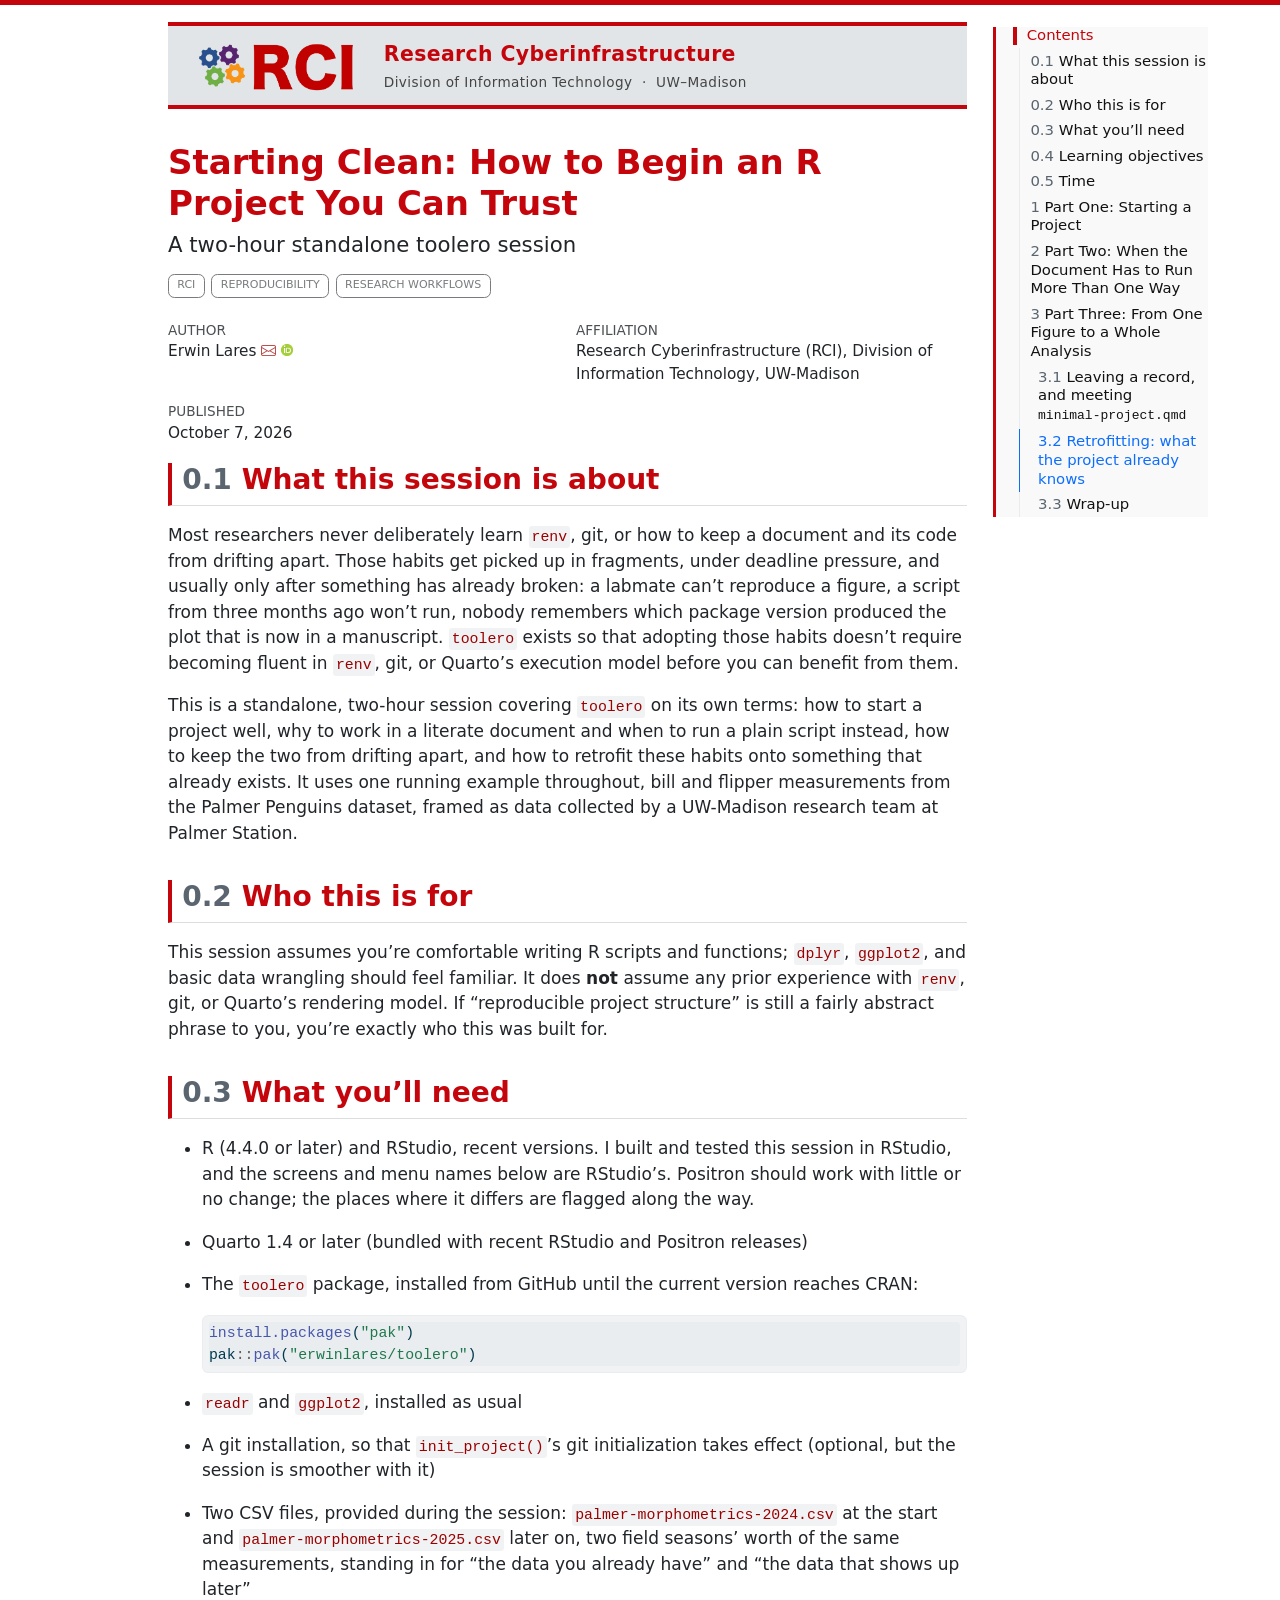
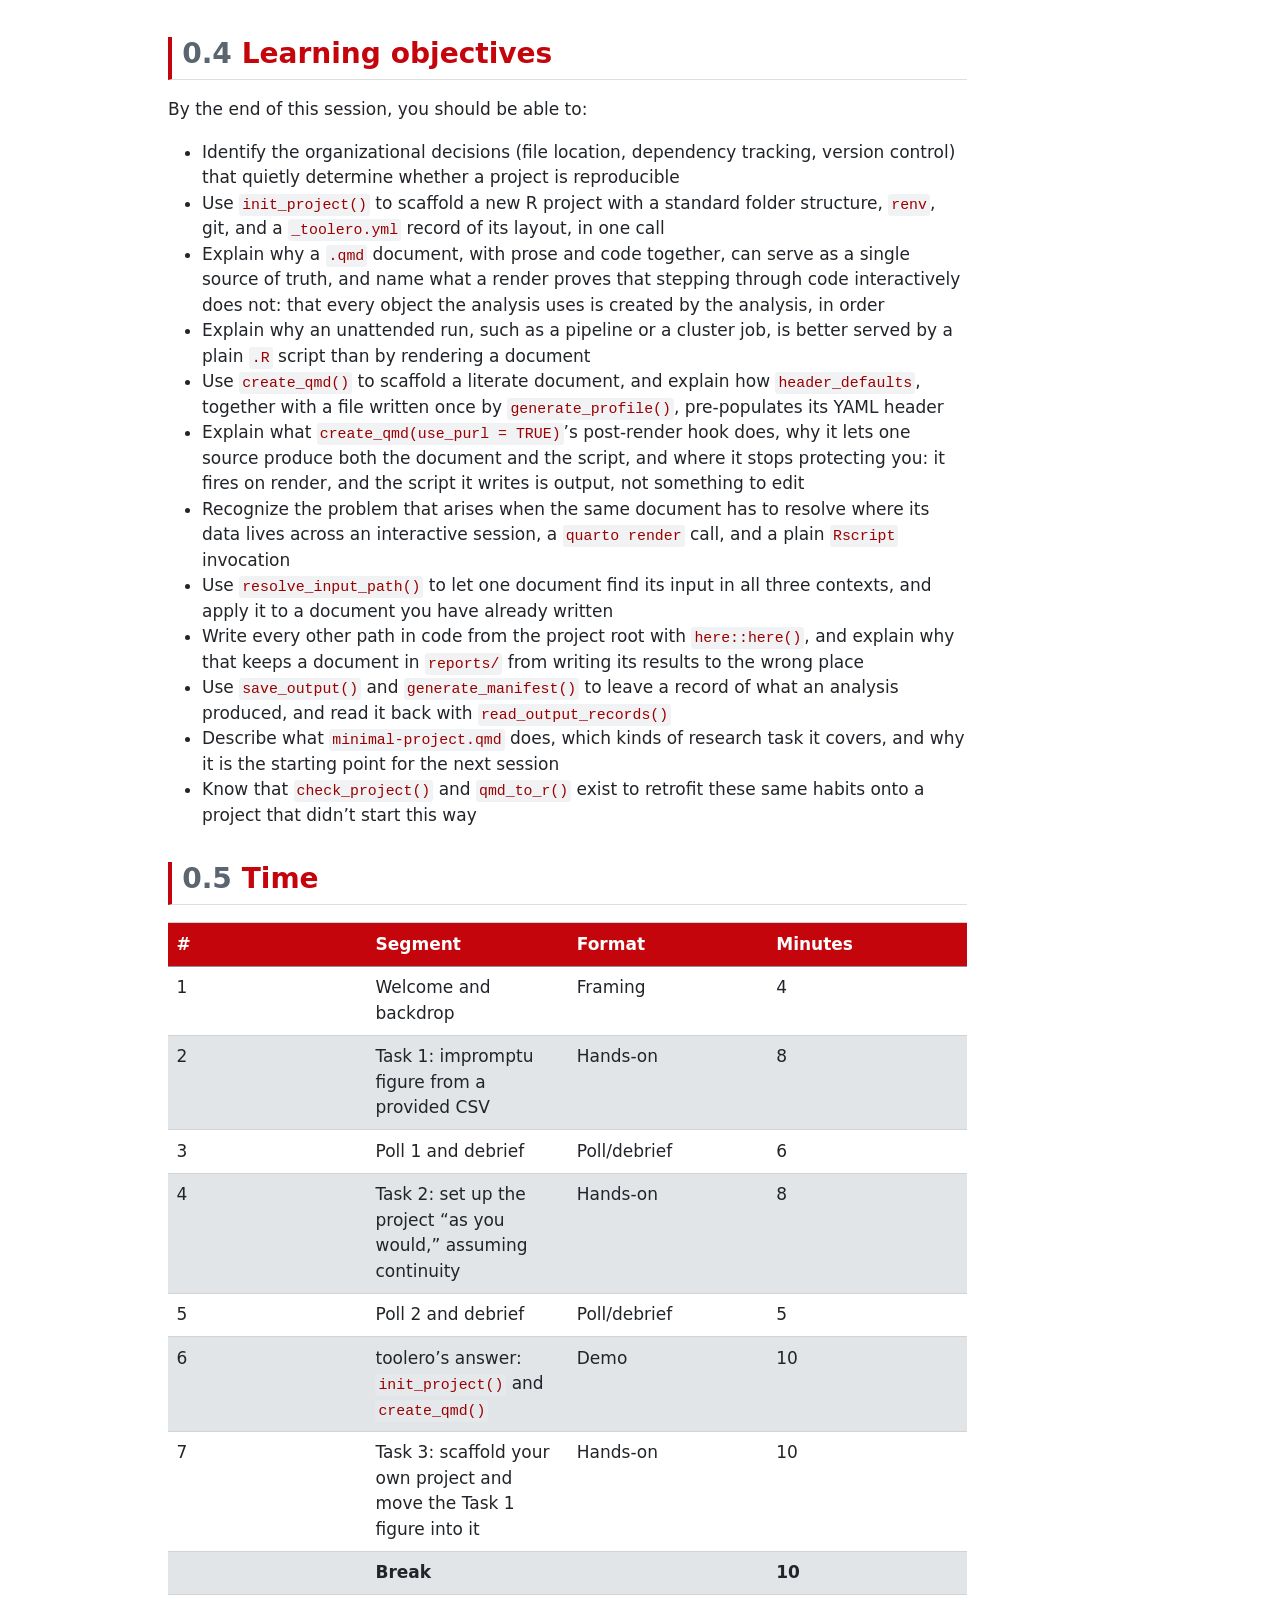
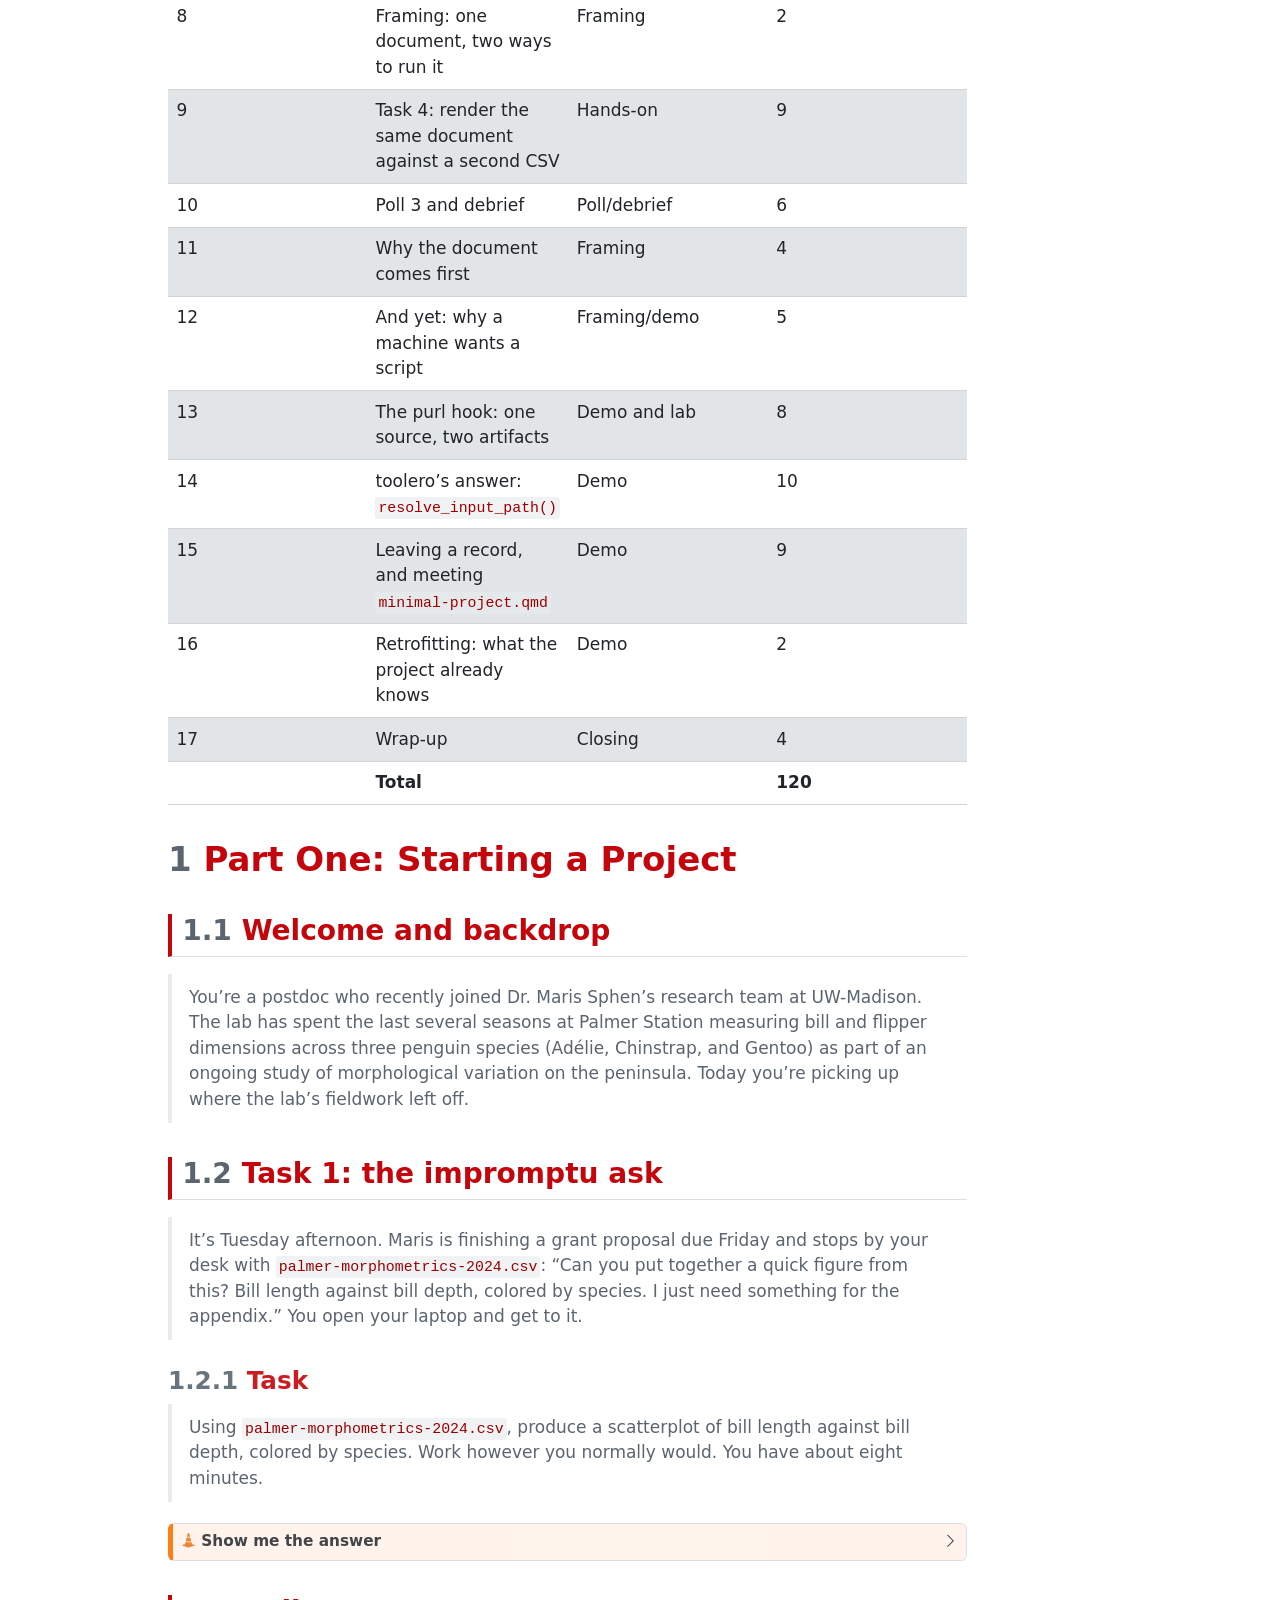
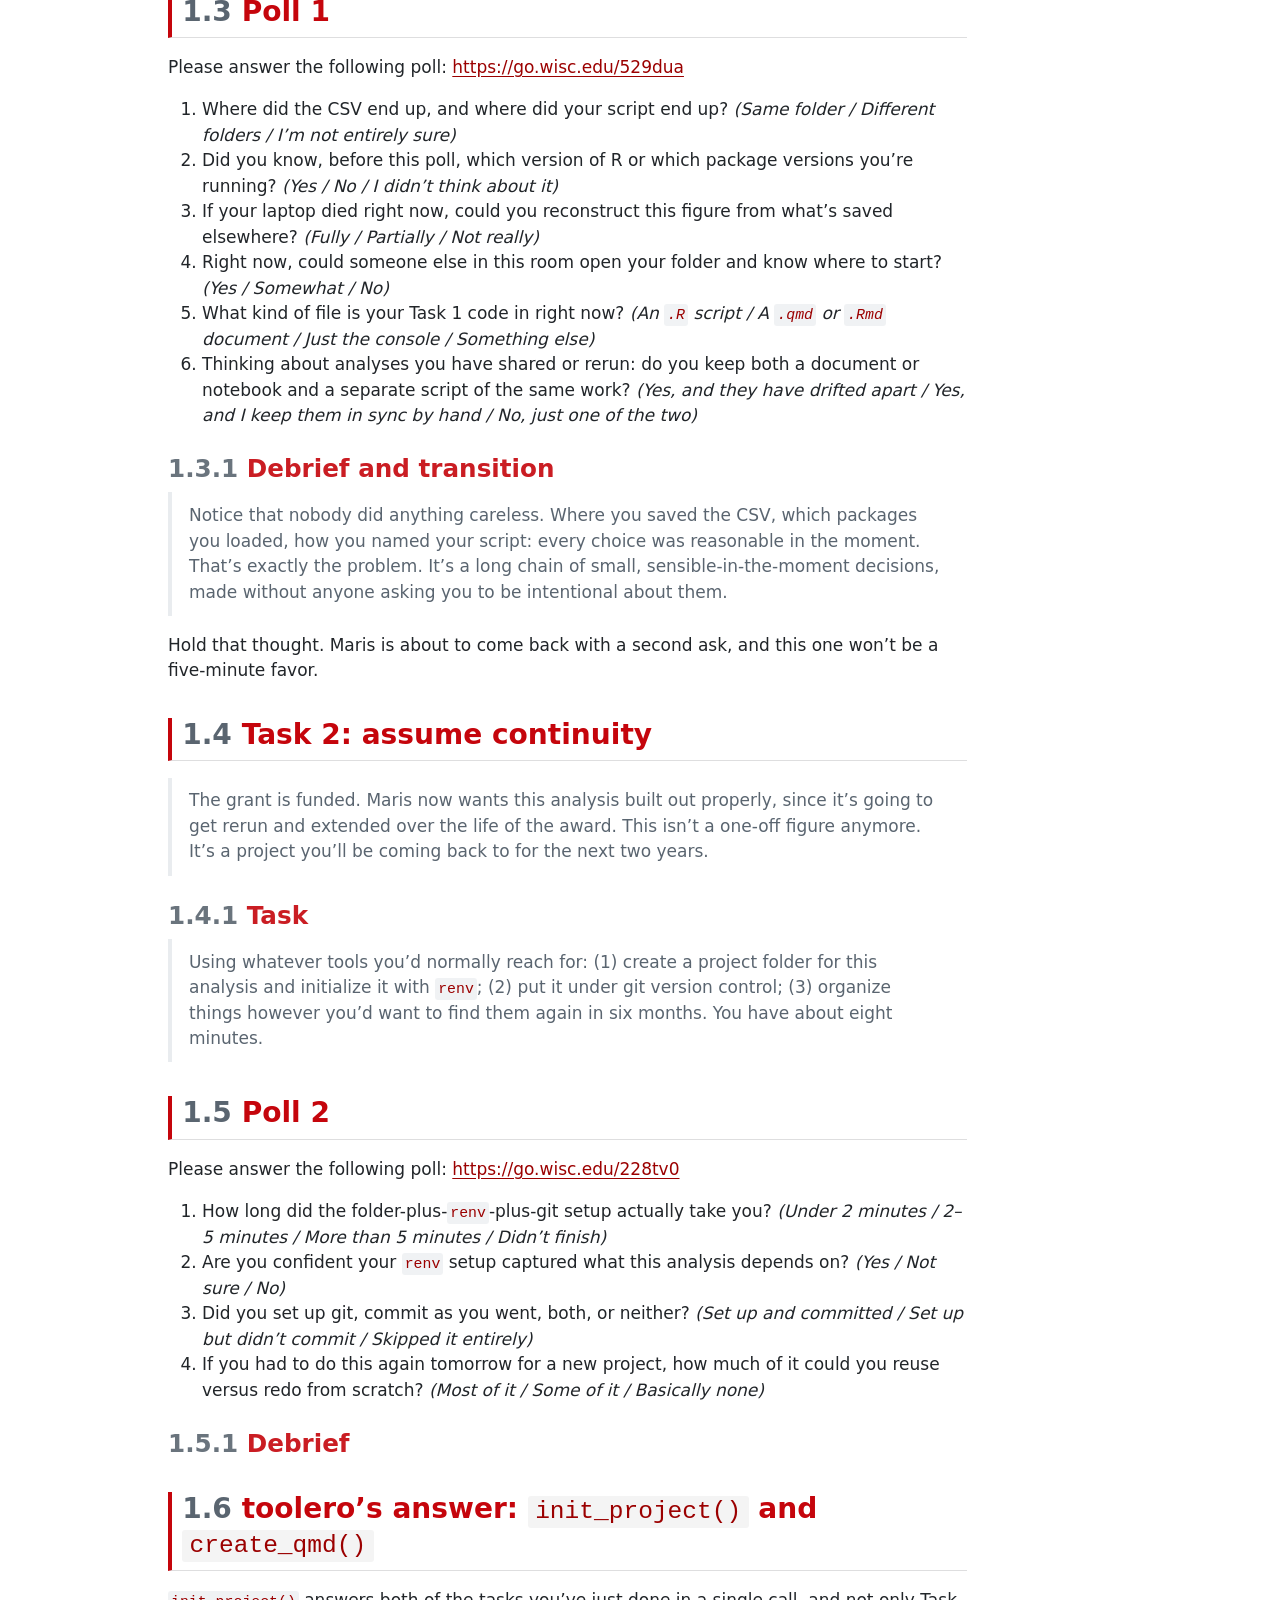
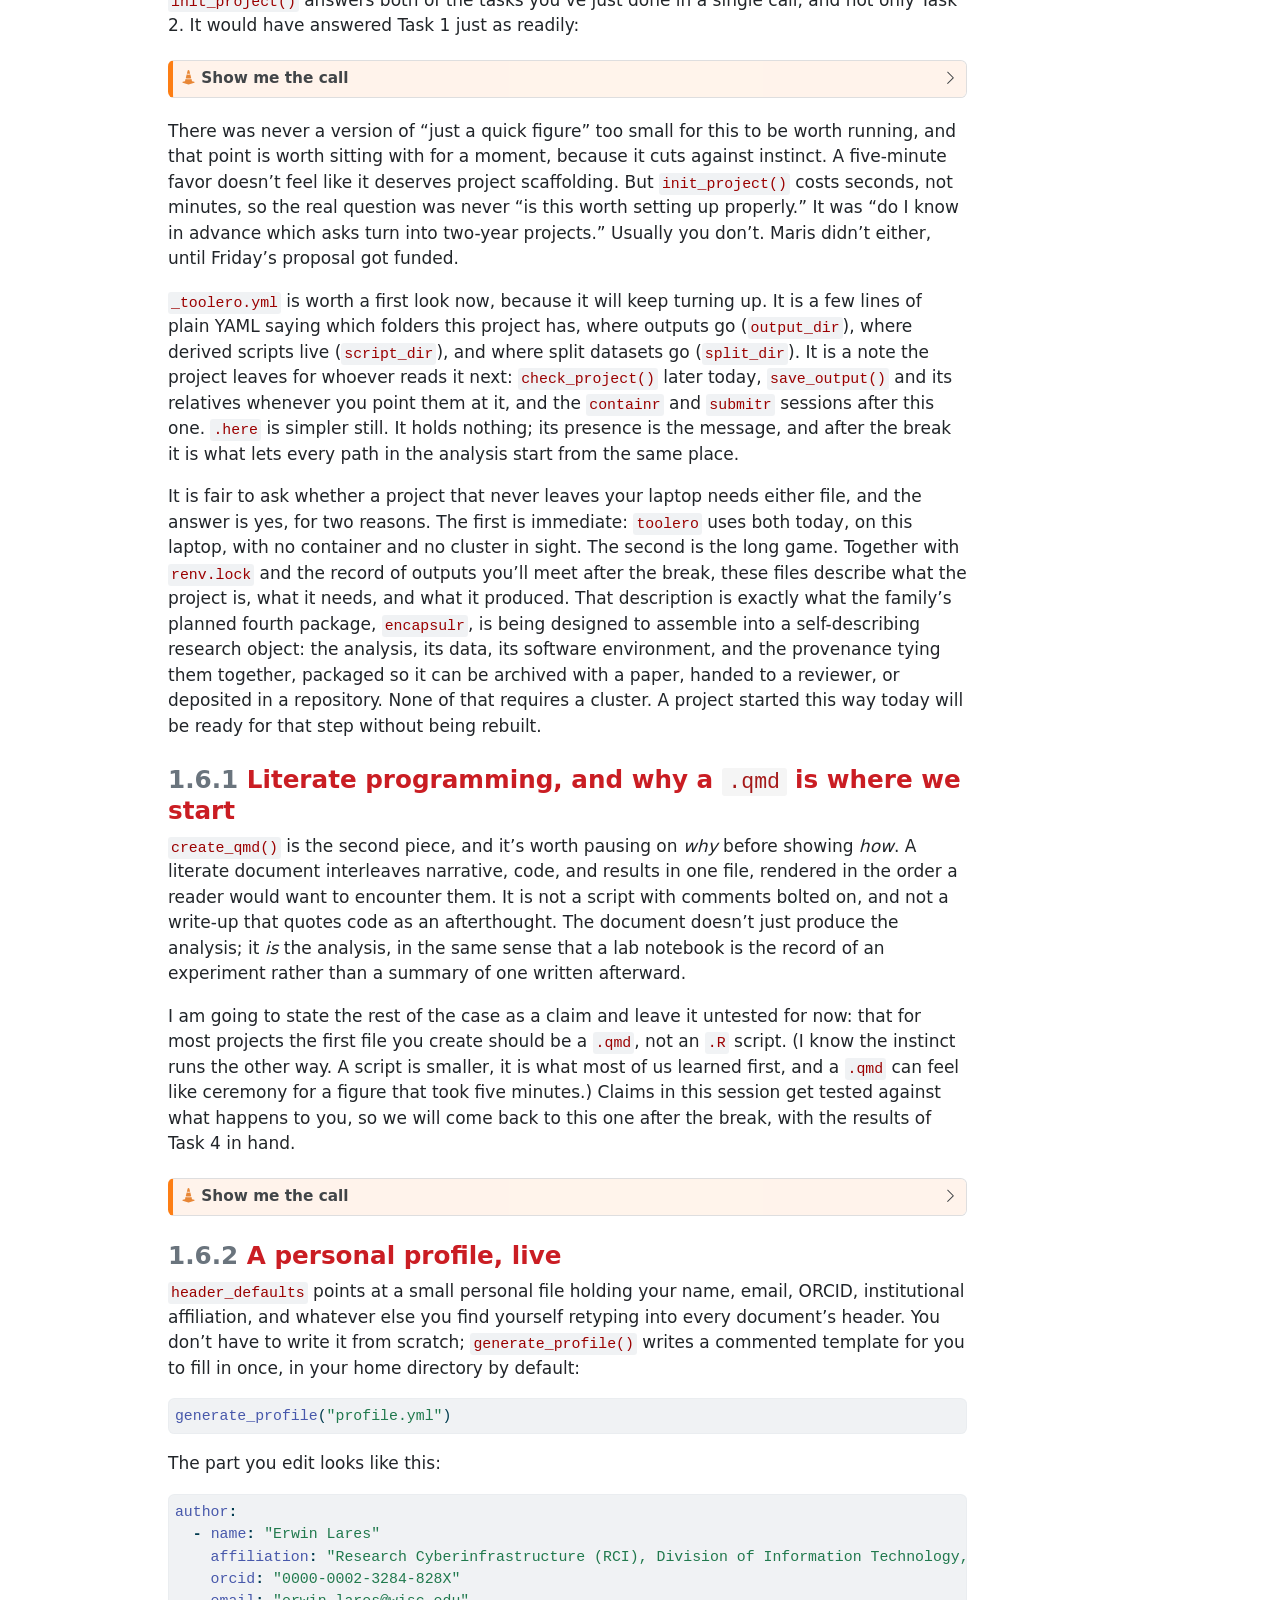
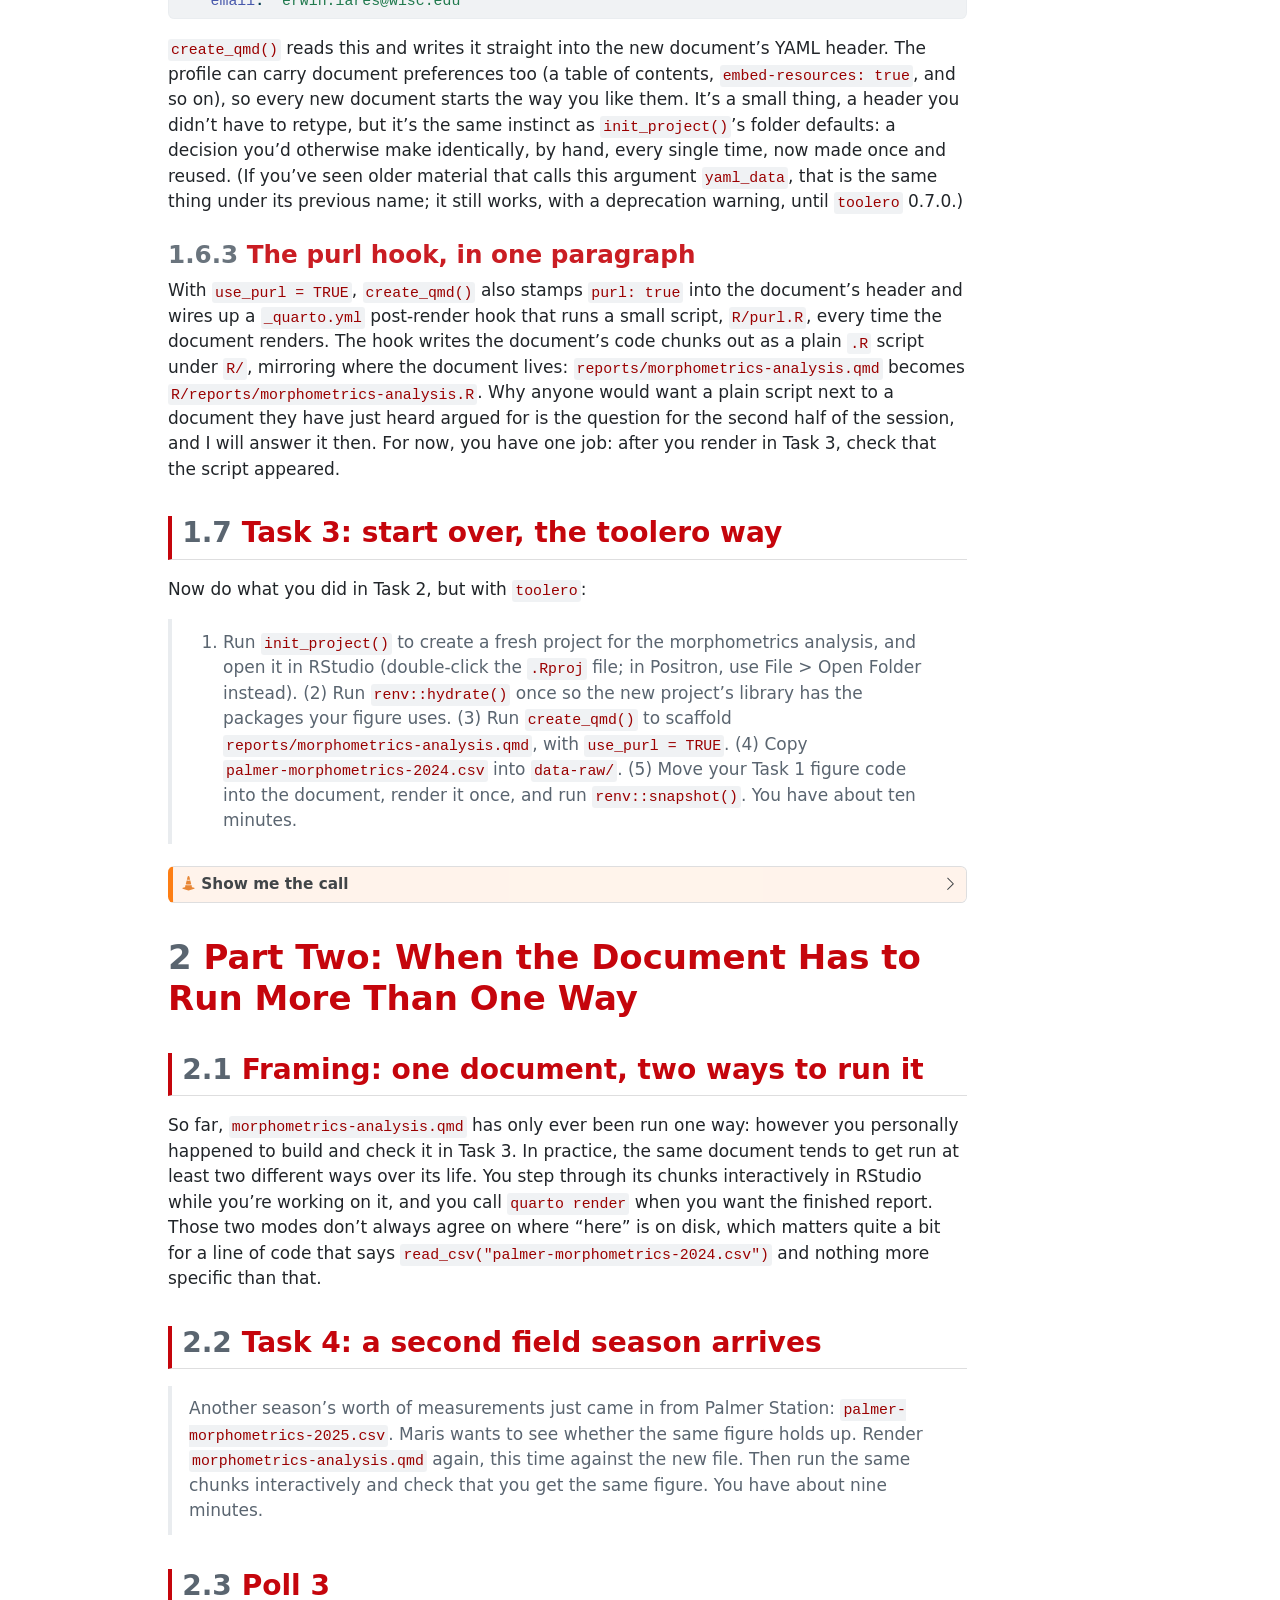
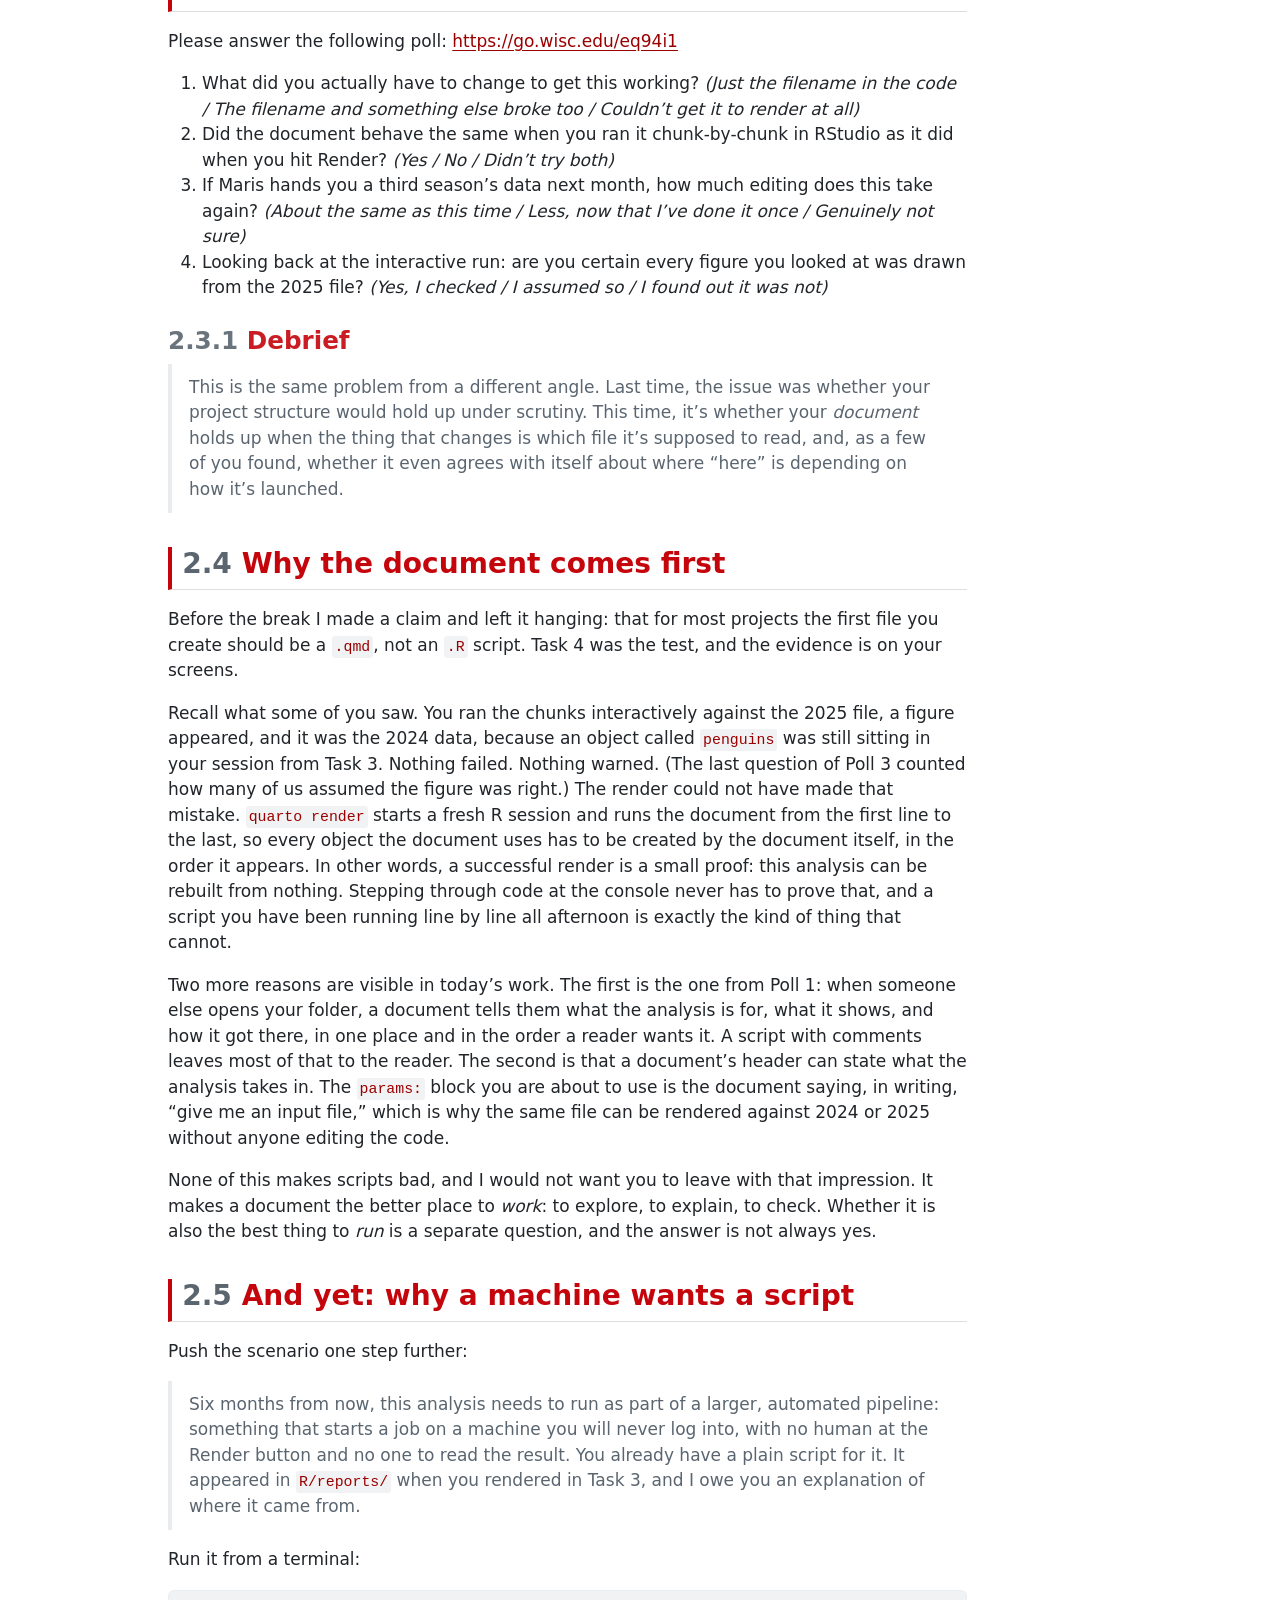
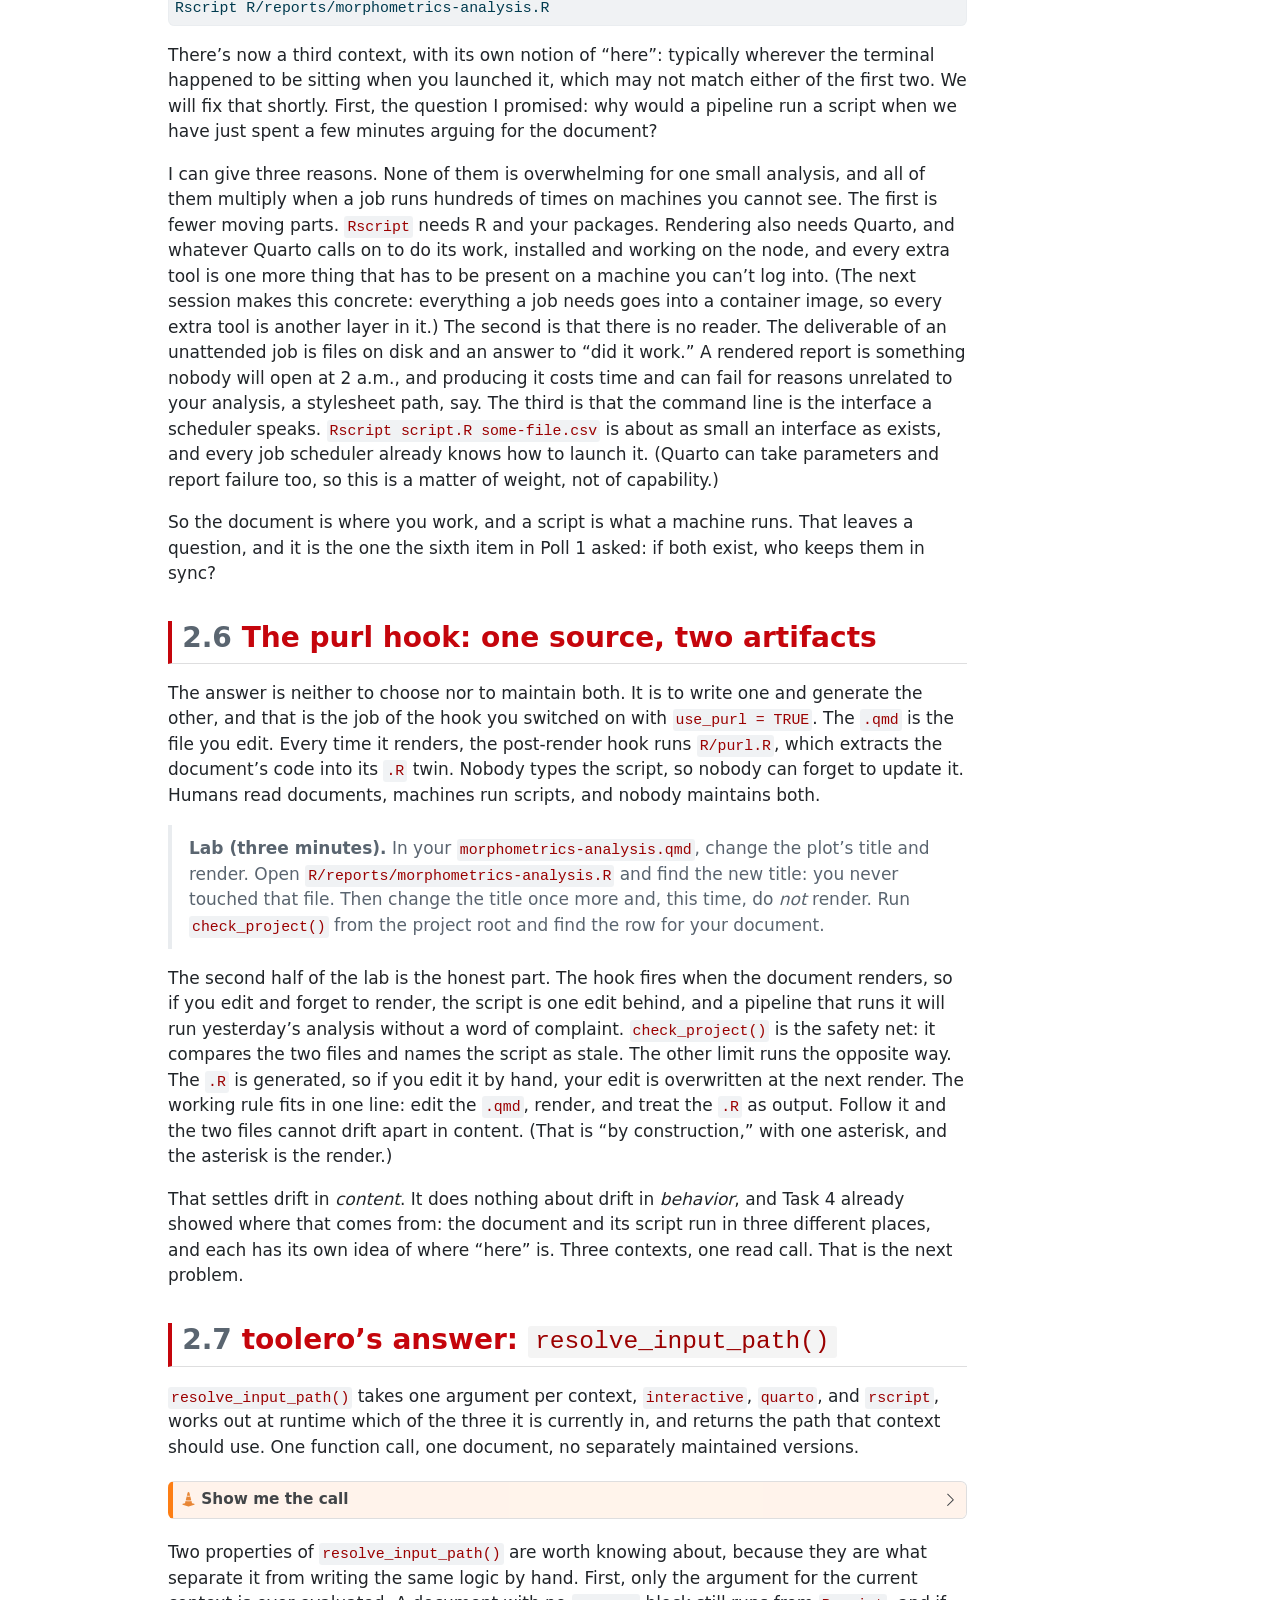
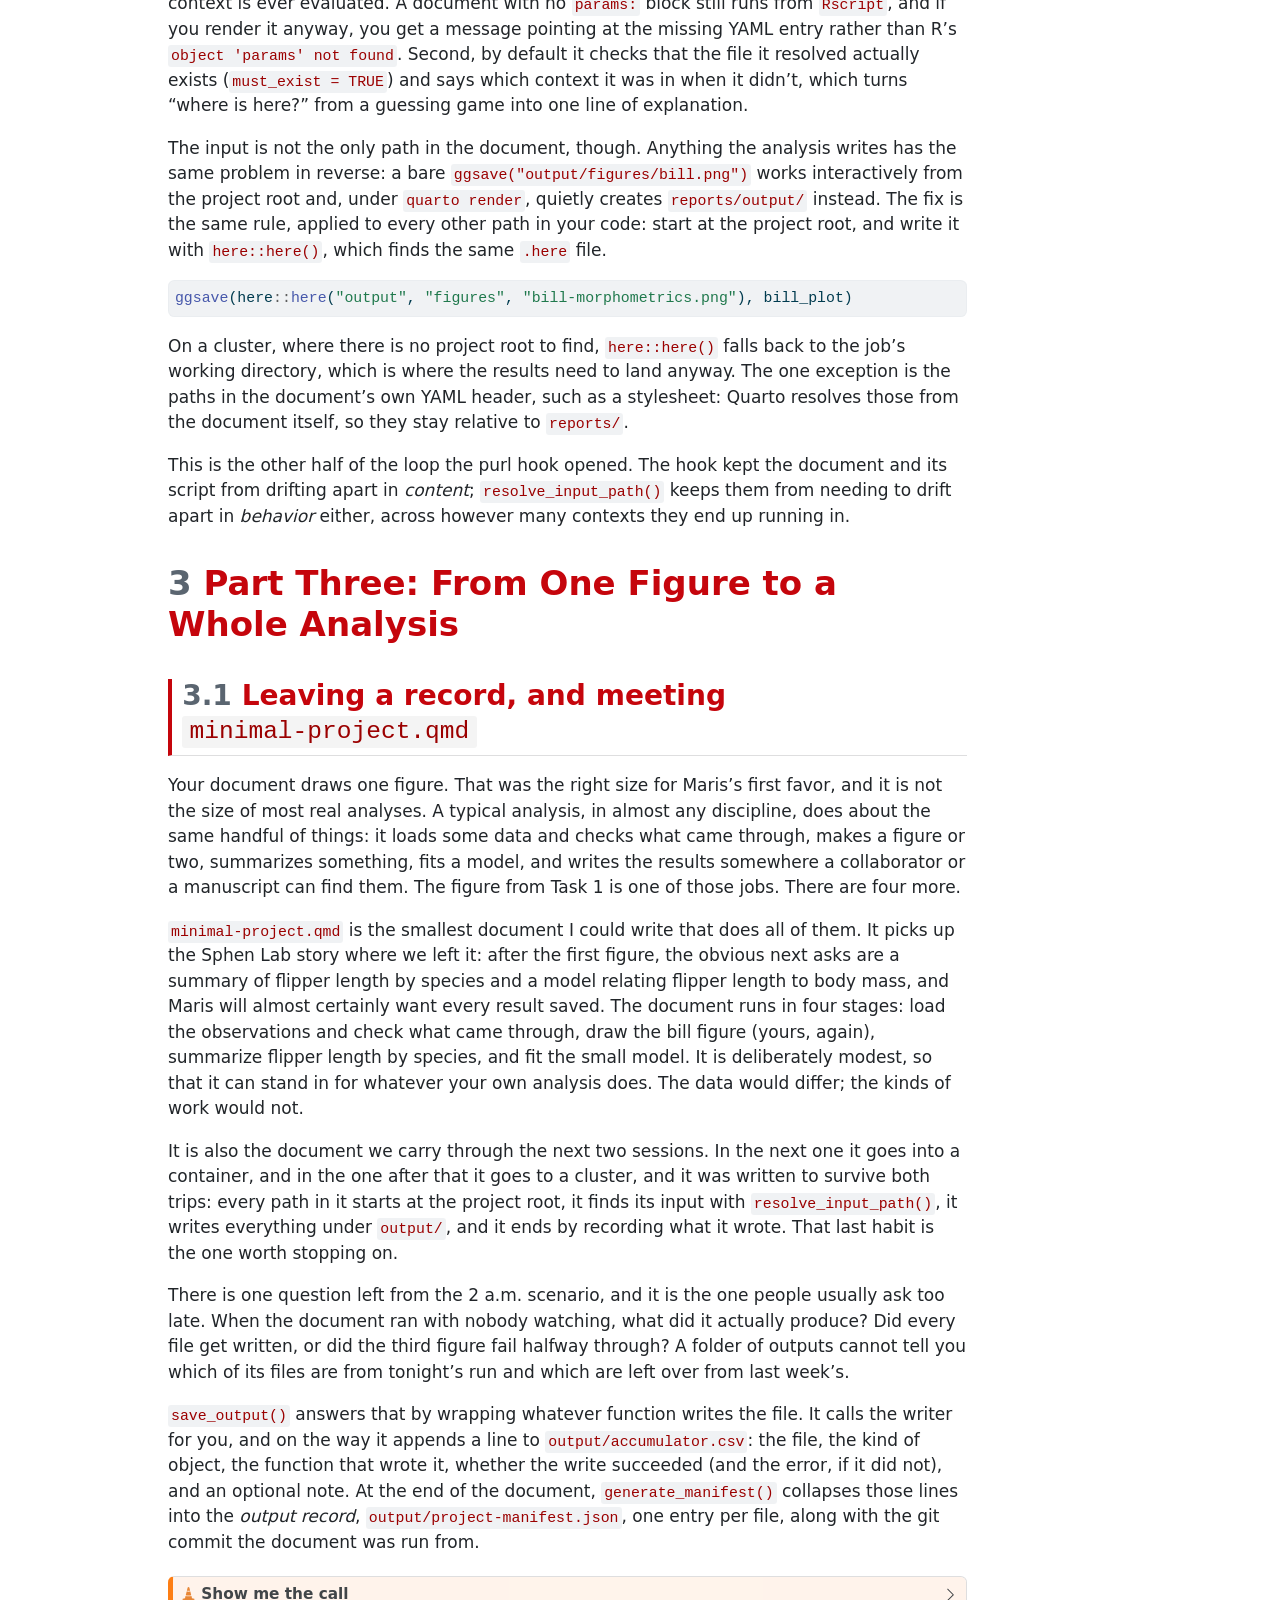
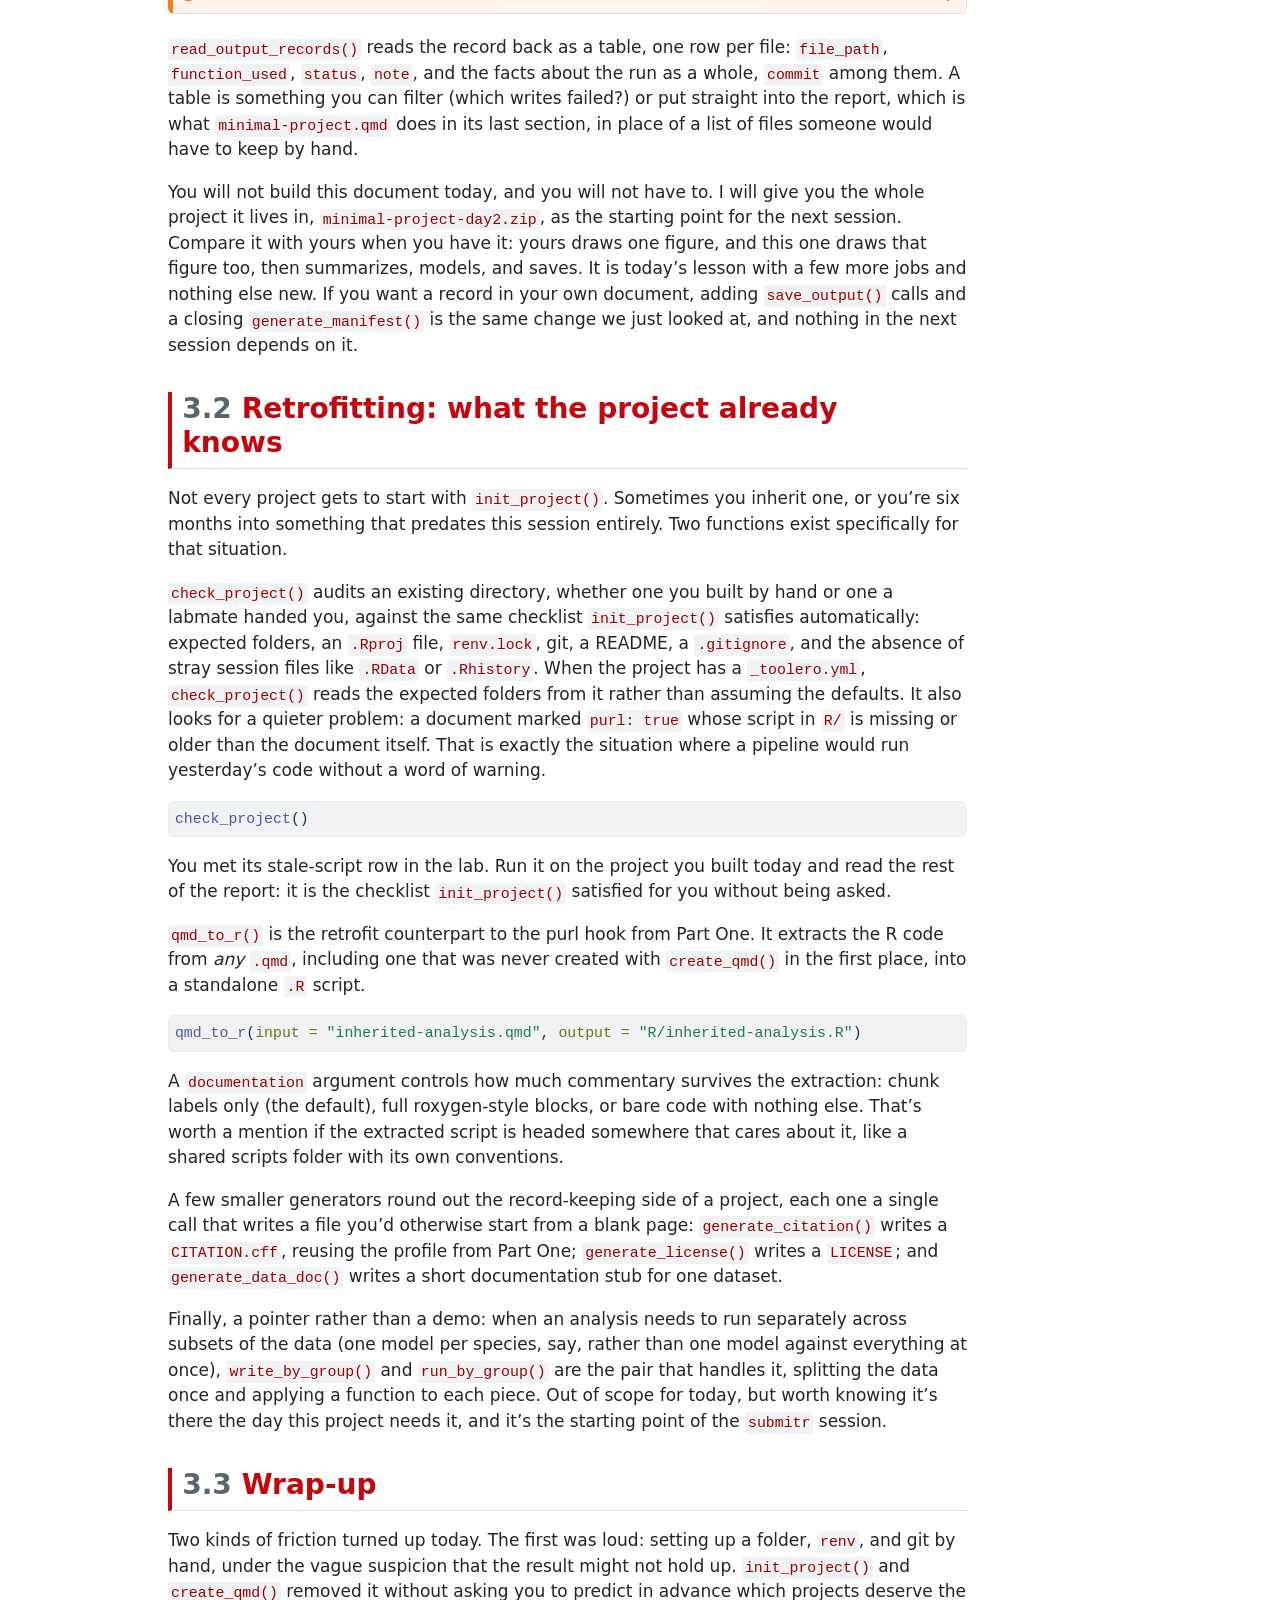
==== docs/day1-toolero.html @ 14572683 "first commit" ====
<!DOCTYPE html>
<html xmlns="http://www.w3.org/1999/xhtml" lang="en" xml:lang="en"><head>

<meta charset="utf-8">
<meta name="generator" content="quarto-1.9.37">

<meta name="viewport" content="width=device-width, initial-scale=1.0, user-scalable=yes">

<meta name="author" content="Erwin Lares">
<meta name="dcterms.date" content="2026-10-07">

<title>Starting Clean: How to Begin an R Project You Can Trust</title>
<style>

code{white-space: pre-wrap;}
span.smallcaps{font-variant: small-caps;}
div.columns{display: flex; gap: min(4vw, 1.5em);}
div.column{flex: auto; overflow-x: auto;}
div.hanging-indent{margin-left: 1.5em; text-indent: -1.5em;}
ul.task-list{list-style: none;}
ul.task-list li input[type="checkbox"] {
width: 0.8em;
margin: 0 0.8em 0.2em -1em;  vertical-align: middle;
}

html { -webkit-text-size-adjust: 100%; }
pre > code.sourceCode { white-space: pre; position: relative; }
pre > code.sourceCode > span { display: inline-block; line-height: 1.25; }
pre > code.sourceCode > span:empty { height: 1.2em; }
.sourceCode { overflow: visible; }
code.sourceCode > span { color: inherit; text-decoration: inherit; }
div.sourceCode { margin: 1em 0; }
pre.sourceCode { margin: 0; }
@media screen {
div.sourceCode { overflow: auto; }
}
@media print {
pre > code.sourceCode { white-space: pre-wrap; }
pre > code.sourceCode > span { text-indent: -5em; padding-left: 5em; }
}
pre.numberSource code
{ counter-reset: source-line 0; }
pre.numberSource code > span
{ position: relative; left: -4em; counter-increment: source-line; }
pre.numberSource code > span > a:first-child::before
{ content: counter(source-line);
position: relative; left: -1em; text-align: right; vertical-align: baseline;
border: none; display: inline-block;
-webkit-touch-callout: none; -webkit-user-select: none;
-khtml-user-select: none; -moz-user-select: none;
-ms-user-select: none; user-select: none;
padding: 0 4px; width: 4em;
}
pre.numberSource { margin-left: 3em; padding-left: 4px; }
div.sourceCode
{ }
@media screen {
pre > code.sourceCode > span > a:first-child::before { text-decoration: underline; }
}
</style>


<script>/*!
 * clipboard.js v2.0.11
 * https://clipboardjs.com/
 *
 * Licensed MIT © Zeno Rocha
 */
!function(t,e){"object"==typeof exports&&"object"==typeof module?module.exports=e():"function"==typeof define&&define.amd?define([],e):"object"==typeof exports?exports.ClipboardJS=e():t.ClipboardJS=e()}(this,function(){return n={686:function(t,e,n){"use strict";n.d(e,{default:function(){return b}});var e=n(279),i=n.n(e),e=n(370),u=n.n(e),e=n(817),r=n.n(e);function c(t){try{return document.execCommand(t)}catch(t){return}}var a=function(t){t=r()(t);return c("cut"),t};function o(t,e){var n,o,t=(n=t,o="rtl"===document.documentElement.getAttribute("dir"),(t=document.createElement("textarea")).style.fontSize="12pt",t.style.border="0",t.style.padding="0",t.style.margin="0",t.style.position="absolute",t.style[o?"right":"left"]="-9999px",o=window.pageYOffset||document.documentElement.scrollTop,t.style.top="".concat(o,"px"),t.setAttribute("readonly",""),t.value=n,t);return e.container.appendChild(t),e=r()(t),c("copy"),t.remove(),e}var f=function(t){var e=1<arguments.length&&void 0!==arguments[1]?arguments[1]:{container:document.body},n="";return"string"==typeof t?n=o(t,e):t instanceof HTMLInputElement&&!["text","search","url","tel","password"].includes(null==t?void 0:t.type)?n=o(t.value,e):(n=r()(t),c("copy")),n};function l(t){return(l="function"==typeof Symbol&&"symbol"==typeof Symbol.iterator?function(t){return typeof t}:function(t){return t&&"function"==typeof Symbol&&t.constructor===Symbol&&t!==Symbol.prototype?"symbol":typeof t})(t)}var s=function(){var t=0<arguments.length&&void 0!==arguments[0]?arguments[0]:{},e=t.action,n=void 0===e?"copy":e,o=t.container,e=t.target,t=t.text;if("copy"!==n&&"cut"!==n)throw new Error('Invalid "action" value, use either "copy" or "cut"');if(void 0!==e){if(!e||"object"!==l(e)||1!==e.nodeType)throw new Error('Invalid "target" value, use a valid Element');if("copy"===n&&e.hasAttribute("disabled"))throw new Error('Invalid "target" attribute. Please use "readonly" instead of "disabled" attribute');if("cut"===n&&(e.hasAttribute("readonly")||e.hasAttribute("disabled")))throw new Error('Invalid "target" attribute. You can\'t cut text from elements with "readonly" or "disabled" attributes')}return t?f(t,{container:o}):e?"cut"===n?a(e):f(e,{container:o}):void 0};function p(t){return(p="function"==typeof Symbol&&"symbol"==typeof Symbol.iterator?function(t){return typeof t}:function(t){return t&&"function"==typeof Symbol&&t.constructor===Symbol&&t!==Symbol.prototype?"symbol":typeof t})(t)}function d(t,e){for(var n=0;n<e.length;n++){var o=e[n];o.enumerable=o.enumerable||!1,o.configurable=!0,"value"in o&&(o.writable=!0),Object.defineProperty(t,o.key,o)}}function y(t,e){return(y=Object.setPrototypeOf||function(t,e){return t.__proto__=e,t})(t,e)}function h(n){var o=function(){if("undefined"==typeof Reflect||!Reflect.construct)return!1;if(Reflect.construct.sham)return!1;if("function"==typeof Proxy)return!0;try{return Date.prototype.toString.call(Reflect.construct(Date,[],function(){})),!0}catch(t){return!1}}();return function(){var t,e=v(n);return t=o?(t=v(this).constructor,Reflect.construct(e,arguments,t)):e.apply(this,arguments),e=this,!(t=t)||"object"!==p(t)&&"function"!=typeof t?function(t){if(void 0!==t)return t;throw new ReferenceError("this hasn't been initialised - super() hasn't been called")}(e):t}}function v(t){return(v=Object.setPrototypeOf?Object.getPrototypeOf:function(t){return t.__proto__||Object.getPrototypeOf(t)})(t)}function m(t,e){t="data-clipboard-".concat(t);if(e.hasAttribute(t))return e.getAttribute(t)}var b=function(){!function(t,e){if("function"!=typeof e&&null!==e)throw new TypeError("Super expression must either be null or a function");t.prototype=Object.create(e&&e.prototype,{constructor:{value:t,writable:!0,configurable:!0}}),e&&y(t,e)}(r,i());var t,e,n,o=h(r);function r(t,e){var n;return function(t){if(!(t instanceof r))throw new TypeError("Cannot call a class as a function")}(this),(n=o.call(this)).resolveOptions(e),n.listenClick(t),n}return t=r,n=[{key:"copy",value:function(t){var e=1<arguments.length&&void 0!==arguments[1]?arguments[1]:{container:document.body};return f(t,e)}},{key:"cut",value:function(t){return a(t)}},{key:"isSupported",value:function(){var t=0<arguments.length&&void 0!==arguments[0]?arguments[0]:["copy","cut"],t="string"==typeof t?[t]:t,e=!!document.queryCommandSupported;return t.forEach(function(t){e=e&&!!document.queryCommandSupported(t)}),e}}],(e=[{key:"resolveOptions",value:function(){var t=0<arguments.length&&void 0!==arguments[0]?arguments[0]:{};this.action="function"==typeof t.action?t.action:this.defaultAction,this.target="function"==typeof t.target?t.target:this.defaultTarget,this.text="function"==typeof t.text?t.text:this.defaultText,this.container="object"===p(t.container)?t.container:document.body}},{key:"listenClick",value:function(t){var e=this;this.listener=u()(t,"click",function(t){return e.onClick(t)})}},{key:"onClick",value:function(t){var e=t.delegateTarget||t.currentTarget,n=this.action(e)||"copy",t=s({action:n,container:this.container,target:this.target(e),text:this.text(e)});this.emit(t?"success":"error",{action:n,text:t,trigger:e,clearSelection:function(){e&&e.focus(),window.getSelection().removeAllRanges()}})}},{key:"defaultAction",value:function(t){return m("action",t)}},{key:"defaultTarget",value:function(t){t=m("target",t);if(t)return document.querySelector(t)}},{key:"defaultText",value:function(t){return m("text",t)}},{key:"destroy",value:function(){this.listener.destroy()}}])&&d(t.prototype,e),n&&d(t,n),r}()},828:function(t){var e;"undefined"==typeof Element||Element.prototype.matches||((e=Element.prototype).matches=e.matchesSelector||e.mozMatchesSelector||e.msMatchesSelector||e.oMatchesSelector||e.webkitMatchesSelector),t.exports=function(t,e){for(;t&&9!==t.nodeType;){if("function"==typeof t.matches&&t.matches(e))return t;t=t.parentNode}}},438:function(t,e,n){var u=n(828);function i(t,e,n,o,r){var i=function(e,n,t,o){return function(t){t.delegateTarget=u(t.target,n),t.delegateTarget&&o.call(e,t)}}.apply(this,arguments);return t.addEventListener(n,i,r),{destroy:function(){t.removeEventListener(n,i,r)}}}t.exports=function(t,e,n,o,r){return"function"==typeof t.addEventListener?i.apply(null,arguments):"function"==typeof n?i.bind(null,document).apply(null,arguments):("string"==typeof t&&(t=document.querySelectorAll(t)),Array.prototype.map.call(t,function(t){return i(t,e,n,o,r)}))}},879:function(t,n){n.node=function(t){return void 0!==t&&t instanceof HTMLElement&&1===t.nodeType},n.nodeList=function(t){var e=Object.prototype.toString.call(t);return void 0!==t&&("[object NodeList]"===e||"[object HTMLCollection]"===e)&&"length"in t&&(0===t.length||n.node(t[0]))},n.string=function(t){return"string"==typeof t||t instanceof String},n.fn=function(t){return"[object Function]"===Object.prototype.toString.call(t)}},370:function(t,e,n){var f=n(879),l=n(438);t.exports=function(t,e,n){if(!t&&!e&&!n)throw new Error("Missing required arguments");if(!f.string(e))throw new TypeError("Second argument must be a String");if(!f.fn(n))throw new TypeError("Third argument must be a Function");if(f.node(t))return c=e,a=n,(u=t).addEventListener(c,a),{destroy:function(){u.removeEventListener(c,a)}};if(f.nodeList(t))return o=t,r=e,i=n,Array.prototype.forEach.call(o,function(t){t.addEventListener(r,i)}),{destroy:function(){Array.prototype.forEach.call(o,function(t){t.removeEventListener(r,i)})}};if(f.string(t))return t=t,e=e,n=n,l(document.body,t,e,n);throw new TypeError("First argument must be a String, HTMLElement, HTMLCollection, or NodeList");var o,r,i,u,c,a}},817:function(t){t.exports=function(t){var e,n="SELECT"===t.nodeName?(t.focus(),t.value):"INPUT"===t.nodeName||"TEXTAREA"===t.nodeName?((e=t.hasAttribute("readonly"))||t.setAttribute("readonly",""),t.select(),t.setSelectionRange(0,t.value.length),e||t.removeAttribute("readonly"),t.value):(t.hasAttribute("contenteditable")&&t.focus(),n=window.getSelection(),(e=document.createRange()).selectNodeContents(t),n.removeAllRanges(),n.addRange(e),n.toString());return n}},279:function(t){function e(){}e.prototype={on:function(t,e,n){var o=this.e||(this.e={});return(o[t]||(o[t]=[])).push({fn:e,ctx:n}),this},once:function(t,e,n){var o=this;function r(){o.off(t,r),e.apply(n,arguments)}return r._=e,this.on(t,r,n)},emit:function(t){for(var e=[].slice.call(arguments,1),n=((this.e||(this.e={}))[t]||[]).slice(),o=0,r=n.length;o<r;o++)n[o].fn.apply(n[o].ctx,e);return this},off:function(t,e){var n=this.e||(this.e={}),o=n[t],r=[];if(o&&e)for(var i=0,u=o.length;i<u;i++)o[i].fn!==e&&o[i].fn._!==e&&r.push(o[i]);return r.length?n[t]=r:delete n[t],this}},t.exports=e,t.exports.TinyEmitter=e}},r={},o.n=function(t){var e=t&&t.__esModule?function(){return t.default}:function(){return t};return o.d(e,{a:e}),e},o.d=function(t,e){for(var n in e)o.o(e,n)&&!o.o(t,n)&&Object.defineProperty(t,n,{enumerable:!0,get:e[n]})},o.o=function(t,e){return Object.prototype.hasOwnProperty.call(t,e)},o(686).default;function o(t){if(r[t])return r[t].exports;var e=r[t]={exports:{}};return n[t](e,e.exports,o),e.exports}var n,r});</script>
<script src="[data-uri]" type="module"></script>
<script src="[data-uri]" type="module"></script>
<script>/**
 * @popperjs/core v2.11.7 - MIT License
 */

!function(e,t){"object"==typeof exports&&"undefined"!=typeof module?t(exports):"function"==typeof define&&define.amd?define(["exports"],t):t((e="undefined"!=typeof globalThis?globalThis:e||self).Popper={})}(this,(function(e){"use strict";function t(e){if(null==e)return window;if("[object Window]"!==e.toString()){var t=e.ownerDocument;return t&&t.defaultView||window}return e}function n(e){return e instanceof t(e).Element||e instanceof Element}function r(e){return e instanceof t(e).HTMLElement||e instanceof HTMLElement}function o(e){return"undefined"!=typeof ShadowRoot&&(e instanceof t(e).ShadowRoot||e instanceof ShadowRoot)}var i=Math.max,a=Math.min,s=Math.round;function f(){var e=navigator.userAgentData;return null!=e&&e.brands&&Array.isArray(e.brands)?e.brands.map((function(e){return e.brand+"/"+e.version})).join(" "):navigator.userAgent}function c(){return!/^((?!chrome|android).)*safari/i.test(f())}function p(e,o,i){void 0===o&&(o=!1),void 0===i&&(i=!1);var a=e.getBoundingClientRect(),f=1,p=1;o&&r(e)&&(f=e.offsetWidth>0&&s(a.width)/e.offsetWidth||1,p=e.offsetHeight>0&&s(a.height)/e.offsetHeight||1);var u=(n(e)?t(e):window).visualViewport,l=!c()&&i,d=(a.left+(l&&u?u.offsetLeft:0))/f,h=(a.top+(l&&u?u.offsetTop:0))/p,m=a.width/f,v=a.height/p;return{width:m,height:v,top:h,right:d+m,bottom:h+v,left:d,x:d,y:h}}function u(e){var n=t(e);return{scrollLeft:n.pageXOffset,scrollTop:n.pageYOffset}}function l(e){return e?(e.nodeName||"").toLowerCase():null}function d(e){return((n(e)?e.ownerDocument:e.document)||window.document).documentElement}function h(e){return p(d(e)).left+u(e).scrollLeft}function m(e){return t(e).getComputedStyle(e)}function v(e){var t=m(e),n=t.overflow,r=t.overflowX,o=t.overflowY;return/auto|scroll|overlay|hidden/.test(n+o+r)}function y(e,n,o){void 0===o&&(o=!1);var i,a,f=r(n),c=r(n)&&function(e){var t=e.getBoundingClientRect(),n=s(t.width)/e.offsetWidth||1,r=s(t.height)/e.offsetHeight||1;return 1!==n||1!==r}(n),m=d(n),y=p(e,c,o),g={scrollLeft:0,scrollTop:0},b={x:0,y:0};return(f||!f&&!o)&&(("body"!==l(n)||v(m))&&(g=(i=n)!==t(i)&&r(i)?{scrollLeft:(a=i).scrollLeft,scrollTop:a.scrollTop}:u(i)),r(n)?((b=p(n,!0)).x+=n.clientLeft,b.y+=n.clientTop):m&&(b.x=h(m))),{x:y.left+g.scrollLeft-b.x,y:y.top+g.scrollTop-b.y,width:y.width,height:y.height}}function g(e){var t=p(e),n=e.offsetWidth,r=e.offsetHeight;return Math.abs(t.width-n)<=1&&(n=t.width),Math.abs(t.height-r)<=1&&(r=t.height),{x:e.offsetLeft,y:e.offsetTop,width:n,height:r}}function b(e){return"html"===l(e)?e:e.assignedSlot||e.parentNode||(o(e)?e.host:null)||d(e)}function x(e){return["html","body","#document"].indexOf(l(e))>=0?e.ownerDocument.body:r(e)&&v(e)?e:x(b(e))}function w(e,n){var r;void 0===n&&(n=[]);var o=x(e),i=o===(null==(r=e.ownerDocument)?void 0:r.body),a=t(o),s=i?[a].concat(a.visualViewport||[],v(o)?o:[]):o,f=n.concat(s);return i?f:f.concat(w(b(s)))}function O(e){return["table","td","th"].indexOf(l(e))>=0}function j(e){return r(e)&&"fixed"!==m(e).position?e.offsetParent:null}function E(e){for(var n=t(e),i=j(e);i&&O(i)&&"static"===m(i).position;)i=j(i);return i&&("html"===l(i)||"body"===l(i)&&"static"===m(i).position)?n:i||function(e){var t=/firefox/i.test(f());if(/Trident/i.test(f())&&r(e)&&"fixed"===m(e).position)return null;var n=b(e);for(o(n)&&(n=n.host);r(n)&&["html","body"].indexOf(l(n))<0;){var i=m(n);if("none"!==i.transform||"none"!==i.perspective||"paint"===i.contain||-1!==["transform","perspective"].indexOf(i.willChange)||t&&"filter"===i.willChange||t&&i.filter&&"none"!==i.filter)return n;n=n.parentNode}return null}(e)||n}var D="top",A="bottom",L="right",P="left",M="auto",k=[D,A,L,P],W="start",B="end",H="viewport",T="popper",R=k.reduce((function(e,t){return e.concat([t+"-"+W,t+"-"+B])}),[]),S=[].concat(k,[M]).reduce((function(e,t){return e.concat([t,t+"-"+W,t+"-"+B])}),[]),V=["beforeRead","read","afterRead","beforeMain","main","afterMain","beforeWrite","write","afterWrite"];function q(e){var t=new Map,n=new Set,r=[];function o(e){n.add(e.name),[].concat(e.requires||[],e.requiresIfExists||[]).forEach((function(e){if(!n.has(e)){var r=t.get(e);r&&o(r)}})),r.push(e)}return e.forEach((function(e){t.set(e.name,e)})),e.forEach((function(e){n.has(e.name)||o(e)})),r}function C(e){return e.split("-")[0]}function N(e,t){var n=t.getRootNode&&t.getRootNode();if(e.contains(t))return!0;if(n&&o(n)){var r=t;do{if(r&&e.isSameNode(r))return!0;r=r.parentNode||r.host}while(r)}return!1}function I(e){return Object.assign({},e,{left:e.x,top:e.y,right:e.x+e.width,bottom:e.y+e.height})}function _(e,r,o){return r===H?I(function(e,n){var r=t(e),o=d(e),i=r.visualViewport,a=o.clientWidth,s=o.clientHeight,f=0,p=0;if(i){a=i.width,s=i.height;var u=c();(u||!u&&"fixed"===n)&&(f=i.offsetLeft,p=i.offsetTop)}return{width:a,height:s,x:f+h(e),y:p}}(e,o)):n(r)?function(e,t){var n=p(e,!1,"fixed"===t);return n.top=n.top+e.clientTop,n.left=n.left+e.clientLeft,n.bottom=n.top+e.clientHeight,n.right=n.left+e.clientWidth,n.width=e.clientWidth,n.height=e.clientHeight,n.x=n.left,n.y=n.top,n}(r,o):I(function(e){var t,n=d(e),r=u(e),o=null==(t=e.ownerDocument)?void 0:t.body,a=i(n.scrollWidth,n.clientWidth,o?o.scrollWidth:0,o?o.clientWidth:0),s=i(n.scrollHeight,n.clientHeight,o?o.scrollHeight:0,o?o.clientHeight:0),f=-r.scrollLeft+h(e),c=-r.scrollTop;return"rtl"===m(o||n).direction&&(f+=i(n.clientWidth,o?o.clientWidth:0)-a),{width:a,height:s,x:f,y:c}}(d(e)))}function F(e,t,o,s){var f="clippingParents"===t?function(e){var t=w(b(e)),o=["absolute","fixed"].indexOf(m(e).position)>=0&&r(e)?E(e):e;return n(o)?t.filter((function(e){return n(e)&&N(e,o)&&"body"!==l(e)})):[]}(e):[].concat(t),c=[].concat(f,[o]),p=c[0],u=c.reduce((function(t,n){var r=_(e,n,s);return t.top=i(r.top,t.top),t.right=a(r.right,t.right),t.bottom=a(r.bottom,t.bottom),t.left=i(r.left,t.left),t}),_(e,p,s));return u.width=u.right-u.left,u.height=u.bottom-u.top,u.x=u.left,u.y=u.top,u}function U(e){return e.split("-")[1]}function z(e){return["top","bottom"].indexOf(e)>=0?"x":"y"}function X(e){var t,n=e.reference,r=e.element,o=e.placement,i=o?C(o):null,a=o?U(o):null,s=n.x+n.width/2-r.width/2,f=n.y+n.height/2-r.height/2;switch(i){case D:t={x:s,y:n.y-r.height};break;case A:t={x:s,y:n.y+n.height};break;case L:t={x:n.x+n.width,y:f};break;case P:t={x:n.x-r.width,y:f};break;default:t={x:n.x,y:n.y}}var c=i?z(i):null;if(null!=c){var p="y"===c?"height":"width";switch(a){case W:t[c]=t[c]-(n[p]/2-r[p]/2);break;case B:t[c]=t[c]+(n[p]/2-r[p]/2)}}return t}function Y(e){return Object.assign({},{top:0,right:0,bottom:0,left:0},e)}function G(e,t){return t.reduce((function(t,n){return t[n]=e,t}),{})}function J(e,t){void 0===t&&(t={});var r=t,o=r.placement,i=void 0===o?e.placement:o,a=r.strategy,s=void 0===a?e.strategy:a,f=r.boundary,c=void 0===f?"clippingParents":f,u=r.rootBoundary,l=void 0===u?H:u,h=r.elementContext,m=void 0===h?T:h,v=r.altBoundary,y=void 0!==v&&v,g=r.padding,b=void 0===g?0:g,x=Y("number"!=typeof b?b:G(b,k)),w=m===T?"reference":T,O=e.rects.popper,j=e.elements[y?w:m],E=F(n(j)?j:j.contextElement||d(e.elements.popper),c,l,s),P=p(e.elements.reference),M=X({reference:P,element:O,strategy:"absolute",placement:i}),W=I(Object.assign({},O,M)),B=m===T?W:P,R={top:E.top-B.top+x.top,bottom:B.bottom-E.bottom+x.bottom,left:E.left-B.left+x.left,right:B.right-E.right+x.right},S=e.modifiersData.offset;if(m===T&&S){var V=S[i];Object.keys(R).forEach((function(e){var t=[L,A].indexOf(e)>=0?1:-1,n=[D,A].indexOf(e)>=0?"y":"x";R[e]+=V[n]*t}))}return R}var K={placement:"bottom",modifiers:[],strategy:"absolute"};function Q(){for(var e=arguments.length,t=new Array(e),n=0;n<e;n++)t[n]=arguments[n];return!t.some((function(e){return!(e&&"function"==typeof e.getBoundingClientRect)}))}function Z(e){void 0===e&&(e={});var t=e,r=t.defaultModifiers,o=void 0===r?[]:r,i=t.defaultOptions,a=void 0===i?K:i;return function(e,t,r){void 0===r&&(r=a);var i,s,f={placement:"bottom",orderedModifiers:[],options:Object.assign({},K,a),modifiersData:{},elements:{reference:e,popper:t},attributes:{},styles:{}},c=[],p=!1,u={state:f,setOptions:function(r){var i="function"==typeof r?r(f.options):r;l(),f.options=Object.assign({},a,f.options,i),f.scrollParents={reference:n(e)?w(e):e.contextElement?w(e.contextElement):[],popper:w(t)};var s,p,d=function(e){var t=q(e);return V.reduce((function(e,n){return e.concat(t.filter((function(e){return e.phase===n})))}),[])}((s=[].concat(o,f.options.modifiers),p=s.reduce((function(e,t){var n=e[t.name];return e[t.name]=n?Object.assign({},n,t,{options:Object.assign({},n.options,t.options),data:Object.assign({},n.data,t.data)}):t,e}),{}),Object.keys(p).map((function(e){return p[e]}))));return f.orderedModifiers=d.filter((function(e){return e.enabled})),f.orderedModifiers.forEach((function(e){var t=e.name,n=e.options,r=void 0===n?{}:n,o=e.effect;if("function"==typeof o){var i=o({state:f,name:t,instance:u,options:r}),a=function(){};c.push(i||a)}})),u.update()},forceUpdate:function(){if(!p){var e=f.elements,t=e.reference,n=e.popper;if(Q(t,n)){f.rects={reference:y(t,E(n),"fixed"===f.options.strategy),popper:g(n)},f.reset=!1,f.placement=f.options.placement,f.orderedModifiers.forEach((function(e){return f.modifiersData[e.name]=Object.assign({},e.data)}));for(var r=0;r<f.orderedModifiers.length;r++)if(!0!==f.reset){var o=f.orderedModifiers[r],i=o.fn,a=o.options,s=void 0===a?{}:a,c=o.name;"function"==typeof i&&(f=i({state:f,options:s,name:c,instance:u})||f)}else f.reset=!1,r=-1}}},update:(i=function(){return new Promise((function(e){u.forceUpdate(),e(f)}))},function(){return s||(s=new Promise((function(e){Promise.resolve().then((function(){s=void 0,e(i())}))}))),s}),destroy:function(){l(),p=!0}};if(!Q(e,t))return u;function l(){c.forEach((function(e){return e()})),c=[]}return u.setOptions(r).then((function(e){!p&&r.onFirstUpdate&&r.onFirstUpdate(e)})),u}}var $={passive:!0};var ee={name:"eventListeners",enabled:!0,phase:"write",fn:function(){},effect:function(e){var n=e.state,r=e.instance,o=e.options,i=o.scroll,a=void 0===i||i,s=o.resize,f=void 0===s||s,c=t(n.elements.popper),p=[].concat(n.scrollParents.reference,n.scrollParents.popper);return a&&p.forEach((function(e){e.addEventListener("scroll",r.update,$)})),f&&c.addEventListener("resize",r.update,$),function(){a&&p.forEach((function(e){e.removeEventListener("scroll",r.update,$)})),f&&c.removeEventListener("resize",r.update,$)}},data:{}};var te={name:"popperOffsets",enabled:!0,phase:"read",fn:function(e){var t=e.state,n=e.name;t.modifiersData[n]=X({reference:t.rects.reference,element:t.rects.popper,strategy:"absolute",placement:t.placement})},data:{}},ne={top:"auto",right:"auto",bottom:"auto",left:"auto"};function re(e){var n,r=e.popper,o=e.popperRect,i=e.placement,a=e.variation,f=e.offsets,c=e.position,p=e.gpuAcceleration,u=e.adaptive,l=e.roundOffsets,h=e.isFixed,v=f.x,y=void 0===v?0:v,g=f.y,b=void 0===g?0:g,x="function"==typeof l?l({x:y,y:b}):{x:y,y:b};y=x.x,b=x.y;var w=f.hasOwnProperty("x"),O=f.hasOwnProperty("y"),j=P,M=D,k=window;if(u){var W=E(r),H="clientHeight",T="clientWidth";if(W===t(r)&&"static"!==m(W=d(r)).position&&"absolute"===c&&(H="scrollHeight",T="scrollWidth"),W=W,i===D||(i===P||i===L)&&a===B)M=A,b-=(h&&W===k&&k.visualViewport?k.visualViewport.height:W[H])-o.height,b*=p?1:-1;if(i===P||(i===D||i===A)&&a===B)j=L,y-=(h&&W===k&&k.visualViewport?k.visualViewport.width:W[T])-o.width,y*=p?1:-1}var R,S=Object.assign({position:c},u&&ne),V=!0===l?function(e,t){var n=e.x,r=e.y,o=t.devicePixelRatio||1;return{x:s(n*o)/o||0,y:s(r*o)/o||0}}({x:y,y:b},t(r)):{x:y,y:b};return y=V.x,b=V.y,p?Object.assign({},S,((R={})[M]=O?"0":"",R[j]=w?"0":"",R.transform=(k.devicePixelRatio||1)<=1?"translate("+y+"px, "+b+"px)":"translate3d("+y+"px, "+b+"px, 0)",R)):Object.assign({},S,((n={})[M]=O?b+"px":"",n[j]=w?y+"px":"",n.transform="",n))}var oe={name:"computeStyles",enabled:!0,phase:"beforeWrite",fn:function(e){var t=e.state,n=e.options,r=n.gpuAcceleration,o=void 0===r||r,i=n.adaptive,a=void 0===i||i,s=n.roundOffsets,f=void 0===s||s,c={placement:C(t.placement),variation:U(t.placement),popper:t.elements.popper,popperRect:t.rects.popper,gpuAcceleration:o,isFixed:"fixed"===t.options.strategy};null!=t.modifiersData.popperOffsets&&(t.styles.popper=Object.assign({},t.styles.popper,re(Object.assign({},c,{offsets:t.modifiersData.popperOffsets,position:t.options.strategy,adaptive:a,roundOffsets:f})))),null!=t.modifiersData.arrow&&(t.styles.arrow=Object.assign({},t.styles.arrow,re(Object.assign({},c,{offsets:t.modifiersData.arrow,position:"absolute",adaptive:!1,roundOffsets:f})))),t.attributes.popper=Object.assign({},t.attributes.popper,{"data-popper-placement":t.placement})},data:{}};var ie={name:"applyStyles",enabled:!0,phase:"write",fn:function(e){var t=e.state;Object.keys(t.elements).forEach((function(e){var n=t.styles[e]||{},o=t.attributes[e]||{},i=t.elements[e];r(i)&&l(i)&&(Object.assign(i.style,n),Object.keys(o).forEach((function(e){var t=o[e];!1===t?i.removeAttribute(e):i.setAttribute(e,!0===t?"":t)})))}))},effect:function(e){var t=e.state,n={popper:{position:t.options.strategy,left:"0",top:"0",margin:"0"},arrow:{position:"absolute"},reference:{}};return Object.assign(t.elements.popper.style,n.popper),t.styles=n,t.elements.arrow&&Object.assign(t.elements.arrow.style,n.arrow),function(){Object.keys(t.elements).forEach((function(e){var o=t.elements[e],i=t.attributes[e]||{},a=Object.keys(t.styles.hasOwnProperty(e)?t.styles[e]:n[e]).reduce((function(e,t){return e[t]="",e}),{});r(o)&&l(o)&&(Object.assign(o.style,a),Object.keys(i).forEach((function(e){o.removeAttribute(e)})))}))}},requires:["computeStyles"]};var ae={name:"offset",enabled:!0,phase:"main",requires:["popperOffsets"],fn:function(e){var t=e.state,n=e.options,r=e.name,o=n.offset,i=void 0===o?[0,0]:o,a=S.reduce((function(e,n){return e[n]=function(e,t,n){var r=C(e),o=[P,D].indexOf(r)>=0?-1:1,i="function"==typeof n?n(Object.assign({},t,{placement:e})):n,a=i[0],s=i[1];return a=a||0,s=(s||0)*o,[P,L].indexOf(r)>=0?{x:s,y:a}:{x:a,y:s}}(n,t.rects,i),e}),{}),s=a[t.placement],f=s.x,c=s.y;null!=t.modifiersData.popperOffsets&&(t.modifiersData.popperOffsets.x+=f,t.modifiersData.popperOffsets.y+=c),t.modifiersData[r]=a}},se={left:"right",right:"left",bottom:"top",top:"bottom"};function fe(e){return e.replace(/left|right|bottom|top/g,(function(e){return se[e]}))}var ce={start:"end",end:"start"};function pe(e){return e.replace(/start|end/g,(function(e){return ce[e]}))}function ue(e,t){void 0===t&&(t={});var n=t,r=n.placement,o=n.boundary,i=n.rootBoundary,a=n.padding,s=n.flipVariations,f=n.allowedAutoPlacements,c=void 0===f?S:f,p=U(r),u=p?s?R:R.filter((function(e){return U(e)===p})):k,l=u.filter((function(e){return c.indexOf(e)>=0}));0===l.length&&(l=u);var d=l.reduce((function(t,n){return t[n]=J(e,{placement:n,boundary:o,rootBoundary:i,padding:a})[C(n)],t}),{});return Object.keys(d).sort((function(e,t){return d[e]-d[t]}))}var le={name:"flip",enabled:!0,phase:"main",fn:function(e){var t=e.state,n=e.options,r=e.name;if(!t.modifiersData[r]._skip){for(var o=n.mainAxis,i=void 0===o||o,a=n.altAxis,s=void 0===a||a,f=n.fallbackPlacements,c=n.padding,p=n.boundary,u=n.rootBoundary,l=n.altBoundary,d=n.flipVariations,h=void 0===d||d,m=n.allowedAutoPlacements,v=t.options.placement,y=C(v),g=f||(y===v||!h?[fe(v)]:function(e){if(C(e)===M)return[];var t=fe(e);return[pe(e),t,pe(t)]}(v)),b=[v].concat(g).reduce((function(e,n){return e.concat(C(n)===M?ue(t,{placement:n,boundary:p,rootBoundary:u,padding:c,flipVariations:h,allowedAutoPlacements:m}):n)}),[]),x=t.rects.reference,w=t.rects.popper,O=new Map,j=!0,E=b[0],k=0;k<b.length;k++){var B=b[k],H=C(B),T=U(B)===W,R=[D,A].indexOf(H)>=0,S=R?"width":"height",V=J(t,{placement:B,boundary:p,rootBoundary:u,altBoundary:l,padding:c}),q=R?T?L:P:T?A:D;x[S]>w[S]&&(q=fe(q));var N=fe(q),I=[];if(i&&I.push(V[H]<=0),s&&I.push(V[q]<=0,V[N]<=0),I.every((function(e){return e}))){E=B,j=!1;break}O.set(B,I)}if(j)for(var _=function(e){var t=b.find((function(t){var n=O.get(t);if(n)return n.slice(0,e).every((function(e){return e}))}));if(t)return E=t,"break"},F=h?3:1;F>0;F--){if("break"===_(F))break}t.placement!==E&&(t.modifiersData[r]._skip=!0,t.placement=E,t.reset=!0)}},requiresIfExists:["offset"],data:{_skip:!1}};function de(e,t,n){return i(e,a(t,n))}var he={name:"preventOverflow",enabled:!0,phase:"main",fn:function(e){var t=e.state,n=e.options,r=e.name,o=n.mainAxis,s=void 0===o||o,f=n.altAxis,c=void 0!==f&&f,p=n.boundary,u=n.rootBoundary,l=n.altBoundary,d=n.padding,h=n.tether,m=void 0===h||h,v=n.tetherOffset,y=void 0===v?0:v,b=J(t,{boundary:p,rootBoundary:u,padding:d,altBoundary:l}),x=C(t.placement),w=U(t.placement),O=!w,j=z(x),M="x"===j?"y":"x",k=t.modifiersData.popperOffsets,B=t.rects.reference,H=t.rects.popper,T="function"==typeof y?y(Object.assign({},t.rects,{placement:t.placement})):y,R="number"==typeof T?{mainAxis:T,altAxis:T}:Object.assign({mainAxis:0,altAxis:0},T),S=t.modifiersData.offset?t.modifiersData.offset[t.placement]:null,V={x:0,y:0};if(k){if(s){var q,N="y"===j?D:P,I="y"===j?A:L,_="y"===j?"height":"width",F=k[j],X=F+b[N],Y=F-b[I],G=m?-H[_]/2:0,K=w===W?B[_]:H[_],Q=w===W?-H[_]:-B[_],Z=t.elements.arrow,$=m&&Z?g(Z):{width:0,height:0},ee=t.modifiersData["arrow#persistent"]?t.modifiersData["arrow#persistent"].padding:{top:0,right:0,bottom:0,left:0},te=ee[N],ne=ee[I],re=de(0,B[_],$[_]),oe=O?B[_]/2-G-re-te-R.mainAxis:K-re-te-R.mainAxis,ie=O?-B[_]/2+G+re+ne+R.mainAxis:Q+re+ne+R.mainAxis,ae=t.elements.arrow&&E(t.elements.arrow),se=ae?"y"===j?ae.clientTop||0:ae.clientLeft||0:0,fe=null!=(q=null==S?void 0:S[j])?q:0,ce=F+ie-fe,pe=de(m?a(X,F+oe-fe-se):X,F,m?i(Y,ce):Y);k[j]=pe,V[j]=pe-F}if(c){var ue,le="x"===j?D:P,he="x"===j?A:L,me=k[M],ve="y"===M?"height":"width",ye=me+b[le],ge=me-b[he],be=-1!==[D,P].indexOf(x),xe=null!=(ue=null==S?void 0:S[M])?ue:0,we=be?ye:me-B[ve]-H[ve]-xe+R.altAxis,Oe=be?me+B[ve]+H[ve]-xe-R.altAxis:ge,je=m&&be?function(e,t,n){var r=de(e,t,n);return r>n?n:r}(we,me,Oe):de(m?we:ye,me,m?Oe:ge);k[M]=je,V[M]=je-me}t.modifiersData[r]=V}},requiresIfExists:["offset"]};var me={name:"arrow",enabled:!0,phase:"main",fn:function(e){var t,n=e.state,r=e.name,o=e.options,i=n.elements.arrow,a=n.modifiersData.popperOffsets,s=C(n.placement),f=z(s),c=[P,L].indexOf(s)>=0?"height":"width";if(i&&a){var p=function(e,t){return Y("number"!=typeof(e="function"==typeof e?e(Object.assign({},t.rects,{placement:t.placement})):e)?e:G(e,k))}(o.padding,n),u=g(i),l="y"===f?D:P,d="y"===f?A:L,h=n.rects.reference[c]+n.rects.reference[f]-a[f]-n.rects.popper[c],m=a[f]-n.rects.reference[f],v=E(i),y=v?"y"===f?v.clientHeight||0:v.clientWidth||0:0,b=h/2-m/2,x=p[l],w=y-u[c]-p[d],O=y/2-u[c]/2+b,j=de(x,O,w),M=f;n.modifiersData[r]=((t={})[M]=j,t.centerOffset=j-O,t)}},effect:function(e){var t=e.state,n=e.options.element,r=void 0===n?"[data-popper-arrow]":n;null!=r&&("string"!=typeof r||(r=t.elements.popper.querySelector(r)))&&N(t.elements.popper,r)&&(t.elements.arrow=r)},requires:["popperOffsets"],requiresIfExists:["preventOverflow"]};function ve(e,t,n){return void 0===n&&(n={x:0,y:0}),{top:e.top-t.height-n.y,right:e.right-t.width+n.x,bottom:e.bottom-t.height+n.y,left:e.left-t.width-n.x}}function ye(e){return[D,L,A,P].some((function(t){return e[t]>=0}))}var ge={name:"hide",enabled:!0,phase:"main",requiresIfExists:["preventOverflow"],fn:function(e){var t=e.state,n=e.name,r=t.rects.reference,o=t.rects.popper,i=t.modifiersData.preventOverflow,a=J(t,{elementContext:"reference"}),s=J(t,{altBoundary:!0}),f=ve(a,r),c=ve(s,o,i),p=ye(f),u=ye(c);t.modifiersData[n]={referenceClippingOffsets:f,popperEscapeOffsets:c,isReferenceHidden:p,hasPopperEscaped:u},t.attributes.popper=Object.assign({},t.attributes.popper,{"data-popper-reference-hidden":p,"data-popper-escaped":u})}},be=Z({defaultModifiers:[ee,te,oe,ie]}),xe=[ee,te,oe,ie,ae,le,he,me,ge],we=Z({defaultModifiers:xe});e.applyStyles=ie,e.arrow=me,e.computeStyles=oe,e.createPopper=we,e.createPopperLite=be,e.defaultModifiers=xe,e.detectOverflow=J,e.eventListeners=ee,e.flip=le,e.hide=ge,e.offset=ae,e.popperGenerator=Z,e.popperOffsets=te,e.preventOverflow=he,Object.defineProperty(e,"__esModule",{value:!0})}));

</script>
<script>!function(e,t){"object"==typeof exports&&"undefined"!=typeof module?module.exports=t(require("@popperjs/core")):"function"==typeof define&&define.amd?define(["@popperjs/core"],t):(e=e||self).tippy=t(e.Popper)}(this,(function(e){"use strict";var t={passive:!0,capture:!0},n=function(){return document.body};function r(e,t,n){if(Array.isArray(e)){var r=e[t];return null==r?Array.isArray(n)?n[t]:n:r}return e}function o(e,t){var n={}.toString.call(e);return 0===n.indexOf("[object")&&n.indexOf(t+"]")>-1}function i(e,t){return"function"==typeof e?e.apply(void 0,t):e}function a(e,t){return 0===t?e:function(r){clearTimeout(n),n=setTimeout((function(){e(r)}),t)};var n}function s(e,t){var n=Object.assign({},e);return t.forEach((function(e){delete n[e]})),n}function u(e){return[].concat(e)}function c(e,t){-1===e.indexOf(t)&&e.push(t)}function p(e){return e.split("-")[0]}function f(e){return[].slice.call(e)}function l(e){return Object.keys(e).reduce((function(t,n){return void 0!==e[n]&&(t[n]=e[n]),t}),{})}function d(){return document.createElement("div")}function v(e){return["Element","Fragment"].some((function(t){return o(e,t)}))}function m(e){return o(e,"MouseEvent")}function g(e){return!(!e||!e._tippy||e._tippy.reference!==e)}function h(e){return v(e)?[e]:function(e){return o(e,"NodeList")}(e)?f(e):Array.isArray(e)?e:f(document.querySelectorAll(e))}function b(e,t){e.forEach((function(e){e&&(e.style.transitionDuration=t+"ms")}))}function y(e,t){e.forEach((function(e){e&&e.setAttribute("data-state",t)}))}function w(e){var t,n=u(e)[0];return null!=n&&null!=(t=n.ownerDocument)&&t.body?n.ownerDocument:document}function E(e,t,n){var r=t+"EventListener";["transitionend","webkitTransitionEnd"].forEach((function(t){e[r](t,n)}))}function O(e,t){for(var n=t;n;){var r;if(e.contains(n))return!0;n=null==n.getRootNode||null==(r=n.getRootNode())?void 0:r.host}return!1}var x={isTouch:!1},C=0;function T(){x.isTouch||(x.isTouch=!0,window.performance&&document.addEventListener("mousemove",A))}function A(){var e=performance.now();e-C<20&&(x.isTouch=!1,document.removeEventListener("mousemove",A)),C=e}function L(){var e=document.activeElement;if(g(e)){var t=e._tippy;e.blur&&!t.state.isVisible&&e.blur()}}var D=!!("undefined"!=typeof window&&"undefined"!=typeof document)&&!!window.msCrypto,R=Object.assign({appendTo:n,aria:{content:"auto",expanded:"auto"},delay:0,duration:[300,250],getReferenceClientRect:null,hideOnClick:!0,ignoreAttributes:!1,interactive:!1,interactiveBorder:2,interactiveDebounce:0,moveTransition:"",offset:[0,10],onAfterUpdate:function(){},onBeforeUpdate:function(){},onCreate:function(){},onDestroy:function(){},onHidden:function(){},onHide:function(){},onMount:function(){},onShow:function(){},onShown:function(){},onTrigger:function(){},onUntrigger:function(){},onClickOutside:function(){},placement:"top",plugins:[],popperOptions:{},render:null,showOnCreate:!1,touch:!0,trigger:"mouseenter focus",triggerTarget:null},{animateFill:!1,followCursor:!1,inlinePositioning:!1,sticky:!1},{allowHTML:!1,animation:"fade",arrow:!0,content:"",inertia:!1,maxWidth:350,role:"tooltip",theme:"",zIndex:9999}),k=Object.keys(R);function P(e){var t=(e.plugins||[]).reduce((function(t,n){var r,o=n.name,i=n.defaultValue;o&&(t[o]=void 0!==e[o]?e[o]:null!=(r=R[o])?r:i);return t}),{});return Object.assign({},e,t)}function j(e,t){var n=Object.assign({},t,{content:i(t.content,[e])},t.ignoreAttributes?{}:function(e,t){return(t?Object.keys(P(Object.assign({},R,{plugins:t}))):k).reduce((function(t,n){var r=(e.getAttribute("data-tippy-"+n)||"").trim();if(!r)return t;if("content"===n)t[n]=r;else try{t[n]=JSON.parse(r)}catch(e){t[n]=r}return t}),{})}(e,t.plugins));return n.aria=Object.assign({},R.aria,n.aria),n.aria={expanded:"auto"===n.aria.expanded?t.interactive:n.aria.expanded,content:"auto"===n.aria.content?t.interactive?null:"describedby":n.aria.content},n}function M(e,t){e.innerHTML=t}function V(e){var t=d();return!0===e?t.className="tippy-arrow":(t.className="tippy-svg-arrow",v(e)?t.appendChild(e):M(t,e)),t}function I(e,t){v(t.content)?(M(e,""),e.appendChild(t.content)):"function"!=typeof t.content&&(t.allowHTML?M(e,t.content):e.textContent=t.content)}function S(e){var t=e.firstElementChild,n=f(t.children);return{box:t,content:n.find((function(e){return e.classList.contains("tippy-content")})),arrow:n.find((function(e){return e.classList.contains("tippy-arrow")||e.classList.contains("tippy-svg-arrow")})),backdrop:n.find((function(e){return e.classList.contains("tippy-backdrop")}))}}function N(e){var t=d(),n=d();n.className="tippy-box",n.setAttribute("data-state","hidden"),n.setAttribute("tabindex","-1");var r=d();function o(n,r){var o=S(t),i=o.box,a=o.content,s=o.arrow;r.theme?i.setAttribute("data-theme",r.theme):i.removeAttribute("data-theme"),"string"==typeof r.animation?i.setAttribute("data-animation",r.animation):i.removeAttribute("data-animation"),r.inertia?i.setAttribute("data-inertia",""):i.removeAttribute("data-inertia"),i.style.maxWidth="number"==typeof r.maxWidth?r.maxWidth+"px":r.maxWidth,r.role?i.setAttribute("role",r.role):i.removeAttribute("role"),n.content===r.content&&n.allowHTML===r.allowHTML||I(a,e.props),r.arrow?s?n.arrow!==r.arrow&&(i.removeChild(s),i.appendChild(V(r.arrow))):i.appendChild(V(r.arrow)):s&&i.removeChild(s)}return r.className="tippy-content",r.setAttribute("data-state","hidden"),I(r,e.props),t.appendChild(n),n.appendChild(r),o(e.props,e.props),{popper:t,onUpdate:o}}N.$$tippy=!0;var B=1,H=[],U=[];function _(o,s){var v,g,h,C,T,A,L,k,M=j(o,Object.assign({},R,P(l(s)))),V=!1,I=!1,N=!1,_=!1,F=[],W=a(we,M.interactiveDebounce),X=B++,Y=(k=M.plugins).filter((function(e,t){return k.indexOf(e)===t})),$={id:X,reference:o,popper:d(),popperInstance:null,props:M,state:{isEnabled:!0,isVisible:!1,isDestroyed:!1,isMounted:!1,isShown:!1},plugins:Y,clearDelayTimeouts:function(){clearTimeout(v),clearTimeout(g),cancelAnimationFrame(h)},setProps:function(e){if($.state.isDestroyed)return;ae("onBeforeUpdate",[$,e]),be();var t=$.props,n=j(o,Object.assign({},t,l(e),{ignoreAttributes:!0}));$.props=n,he(),t.interactiveDebounce!==n.interactiveDebounce&&(ce(),W=a(we,n.interactiveDebounce));t.triggerTarget&&!n.triggerTarget?u(t.triggerTarget).forEach((function(e){e.removeAttribute("aria-expanded")})):n.triggerTarget&&o.removeAttribute("aria-expanded");ue(),ie(),J&&J(t,n);$.popperInstance&&(Ce(),Ae().forEach((function(e){requestAnimationFrame(e._tippy.popperInstance.forceUpdate)})));ae("onAfterUpdate",[$,e])},setContent:function(e){$.setProps({content:e})},show:function(){var e=$.state.isVisible,t=$.state.isDestroyed,o=!$.state.isEnabled,a=x.isTouch&&!$.props.touch,s=r($.props.duration,0,R.duration);if(e||t||o||a)return;if(te().hasAttribute("disabled"))return;if(ae("onShow",[$],!1),!1===$.props.onShow($))return;$.state.isVisible=!0,ee()&&(z.style.visibility="visible");ie(),de(),$.state.isMounted||(z.style.transition="none");if(ee()){var u=re(),p=u.box,f=u.content;b([p,f],0)}A=function(){var e;if($.state.isVisible&&!_){if(_=!0,z.offsetHeight,z.style.transition=$.props.moveTransition,ee()&&$.props.animation){var t=re(),n=t.box,r=t.content;b([n,r],s),y([n,r],"visible")}se(),ue(),c(U,$),null==(e=$.popperInstance)||e.forceUpdate(),ae("onMount",[$]),$.props.animation&&ee()&&function(e,t){me(e,t)}(s,(function(){$.state.isShown=!0,ae("onShown",[$])}))}},function(){var e,t=$.props.appendTo,r=te();e=$.props.interactive&&t===n||"parent"===t?r.parentNode:i(t,[r]);e.contains(z)||e.appendChild(z);$.state.isMounted=!0,Ce()}()},hide:function(){var e=!$.state.isVisible,t=$.state.isDestroyed,n=!$.state.isEnabled,o=r($.props.duration,1,R.duration);if(e||t||n)return;if(ae("onHide",[$],!1),!1===$.props.onHide($))return;$.state.isVisible=!1,$.state.isShown=!1,_=!1,V=!1,ee()&&(z.style.visibility="hidden");if(ce(),ve(),ie(!0),ee()){var i=re(),a=i.box,s=i.content;$.props.animation&&(b([a,s],o),y([a,s],"hidden"))}se(),ue(),$.props.animation?ee()&&function(e,t){me(e,(function(){!$.state.isVisible&&z.parentNode&&z.parentNode.contains(z)&&t()}))}(o,$.unmount):$.unmount()},hideWithInteractivity:function(e){ne().addEventListener("mousemove",W),c(H,W),W(e)},enable:function(){$.state.isEnabled=!0},disable:function(){$.hide(),$.state.isEnabled=!1},unmount:function(){$.state.isVisible&&$.hide();if(!$.state.isMounted)return;Te(),Ae().forEach((function(e){e._tippy.unmount()})),z.parentNode&&z.parentNode.removeChild(z);U=U.filter((function(e){return e!==$})),$.state.isMounted=!1,ae("onHidden",[$])},destroy:function(){if($.state.isDestroyed)return;$.clearDelayTimeouts(),$.unmount(),be(),delete o._tippy,$.state.isDestroyed=!0,ae("onDestroy",[$])}};if(!M.render)return $;var q=M.render($),z=q.popper,J=q.onUpdate;z.setAttribute("data-tippy-root",""),z.id="tippy-"+$.id,$.popper=z,o._tippy=$,z._tippy=$;var G=Y.map((function(e){return e.fn($)})),K=o.hasAttribute("aria-expanded");return he(),ue(),ie(),ae("onCreate",[$]),M.showOnCreate&&Le(),z.addEventListener("mouseenter",(function(){$.props.interactive&&$.state.isVisible&&$.clearDelayTimeouts()})),z.addEventListener("mouseleave",(function(){$.props.interactive&&$.props.trigger.indexOf("mouseenter")>=0&&ne().addEventListener("mousemove",W)})),$;function Q(){var e=$.props.touch;return Array.isArray(e)?e:[e,0]}function Z(){return"hold"===Q()[0]}function ee(){var e;return!(null==(e=$.props.render)||!e.$$tippy)}function te(){return L||o}function ne(){var e=te().parentNode;return e?w(e):document}function re(){return S(z)}function oe(e){return $.state.isMounted&&!$.state.isVisible||x.isTouch||C&&"focus"===C.type?0:r($.props.delay,e?0:1,R.delay)}function ie(e){void 0===e&&(e=!1),z.style.pointerEvents=$.props.interactive&&!e?"":"none",z.style.zIndex=""+$.props.zIndex}function ae(e,t,n){var r;(void 0===n&&(n=!0),G.forEach((function(n){n[e]&&n[e].apply(n,t)})),n)&&(r=$.props)[e].apply(r,t)}function se(){var e=$.props.aria;if(e.content){var t="aria-"+e.content,n=z.id;u($.props.triggerTarget||o).forEach((function(e){var r=e.getAttribute(t);if($.state.isVisible)e.setAttribute(t,r?r+" "+n:n);else{var o=r&&r.replace(n,"").trim();o?e.setAttribute(t,o):e.removeAttribute(t)}}))}}function ue(){!K&&$.props.aria.expanded&&u($.props.triggerTarget||o).forEach((function(e){$.props.interactive?e.setAttribute("aria-expanded",$.state.isVisible&&e===te()?"true":"false"):e.removeAttribute("aria-expanded")}))}function ce(){ne().removeEventListener("mousemove",W),H=H.filter((function(e){return e!==W}))}function pe(e){if(!x.isTouch||!N&&"mousedown"!==e.type){var t=e.composedPath&&e.composedPath()[0]||e.target;if(!$.props.interactive||!O(z,t)){if(u($.props.triggerTarget||o).some((function(e){return O(e,t)}))){if(x.isTouch)return;if($.state.isVisible&&$.props.trigger.indexOf("click")>=0)return}else ae("onClickOutside",[$,e]);!0===$.props.hideOnClick&&($.clearDelayTimeouts(),$.hide(),I=!0,setTimeout((function(){I=!1})),$.state.isMounted||ve())}}}function fe(){N=!0}function le(){N=!1}function de(){var e=ne();e.addEventListener("mousedown",pe,!0),e.addEventListener("touchend",pe,t),e.addEventListener("touchstart",le,t),e.addEventListener("touchmove",fe,t)}function ve(){var e=ne();e.removeEventListener("mousedown",pe,!0),e.removeEventListener("touchend",pe,t),e.removeEventListener("touchstart",le,t),e.removeEventListener("touchmove",fe,t)}function me(e,t){var n=re().box;function r(e){e.target===n&&(E(n,"remove",r),t())}if(0===e)return t();E(n,"remove",T),E(n,"add",r),T=r}function ge(e,t,n){void 0===n&&(n=!1),u($.props.triggerTarget||o).forEach((function(r){r.addEventListener(e,t,n),F.push({node:r,eventType:e,handler:t,options:n})}))}function he(){var e;Z()&&(ge("touchstart",ye,{passive:!0}),ge("touchend",Ee,{passive:!0})),(e=$.props.trigger,e.split(/\s+/).filter(Boolean)).forEach((function(e){if("manual"!==e)switch(ge(e,ye),e){case"mouseenter":ge("mouseleave",Ee);break;case"focus":ge(D?"focusout":"blur",Oe);break;case"focusin":ge("focusout",Oe)}}))}function be(){F.forEach((function(e){var t=e.node,n=e.eventType,r=e.handler,o=e.options;t.removeEventListener(n,r,o)})),F=[]}function ye(e){var t,n=!1;if($.state.isEnabled&&!xe(e)&&!I){var r="focus"===(null==(t=C)?void 0:t.type);C=e,L=e.currentTarget,ue(),!$.state.isVisible&&m(e)&&H.forEach((function(t){return t(e)})),"click"===e.type&&($.props.trigger.indexOf("mouseenter")<0||V)&&!1!==$.props.hideOnClick&&$.state.isVisible?n=!0:Le(e),"click"===e.type&&(V=!n),n&&!r&&De(e)}}function we(e){var t=e.target,n=te().contains(t)||z.contains(t);"mousemove"===e.type&&n||function(e,t){var n=t.clientX,r=t.clientY;return e.every((function(e){var t=e.popperRect,o=e.popperState,i=e.props.interactiveBorder,a=p(o.placement),s=o.modifiersData.offset;if(!s)return!0;var u="bottom"===a?s.top.y:0,c="top"===a?s.bottom.y:0,f="right"===a?s.left.x:0,l="left"===a?s.right.x:0,d=t.top-r+u>i,v=r-t.bottom-c>i,m=t.left-n+f>i,g=n-t.right-l>i;return d||v||m||g}))}(Ae().concat(z).map((function(e){var t,n=null==(t=e._tippy.popperInstance)?void 0:t.state;return n?{popperRect:e.getBoundingClientRect(),popperState:n,props:M}:null})).filter(Boolean),e)&&(ce(),De(e))}function Ee(e){xe(e)||$.props.trigger.indexOf("click")>=0&&V||($.props.interactive?$.hideWithInteractivity(e):De(e))}function Oe(e){$.props.trigger.indexOf("focusin")<0&&e.target!==te()||$.props.interactive&&e.relatedTarget&&z.contains(e.relatedTarget)||De(e)}function xe(e){return!!x.isTouch&&Z()!==e.type.indexOf("touch")>=0}function Ce(){Te();var t=$.props,n=t.popperOptions,r=t.placement,i=t.offset,a=t.getReferenceClientRect,s=t.moveTransition,u=ee()?S(z).arrow:null,c=a?{getBoundingClientRect:a,contextElement:a.contextElement||te()}:o,p=[{name:"offset",options:{offset:i}},{name:"preventOverflow",options:{padding:{top:2,bottom:2,left:5,right:5}}},{name:"flip",options:{padding:5}},{name:"computeStyles",options:{adaptive:!s}},{name:"$$tippy",enabled:!0,phase:"beforeWrite",requires:["computeStyles"],fn:function(e){var t=e.state;if(ee()){var n=re().box;["placement","reference-hidden","escaped"].forEach((function(e){"placement"===e?n.setAttribute("data-placement",t.placement):t.attributes.popper["data-popper-"+e]?n.setAttribute("data-"+e,""):n.removeAttribute("data-"+e)})),t.attributes.popper={}}}}];ee()&&u&&p.push({name:"arrow",options:{element:u,padding:3}}),p.push.apply(p,(null==n?void 0:n.modifiers)||[]),$.popperInstance=e.createPopper(c,z,Object.assign({},n,{placement:r,onFirstUpdate:A,modifiers:p}))}function Te(){$.popperInstance&&($.popperInstance.destroy(),$.popperInstance=null)}function Ae(){return f(z.querySelectorAll("[data-tippy-root]"))}function Le(e){$.clearDelayTimeouts(),e&&ae("onTrigger",[$,e]),de();var t=oe(!0),n=Q(),r=n[0],o=n[1];x.isTouch&&"hold"===r&&o&&(t=o),t?v=setTimeout((function(){$.show()}),t):$.show()}function De(e){if($.clearDelayTimeouts(),ae("onUntrigger",[$,e]),$.state.isVisible){if(!($.props.trigger.indexOf("mouseenter")>=0&&$.props.trigger.indexOf("click")>=0&&["mouseleave","mousemove"].indexOf(e.type)>=0&&V)){var t=oe(!1);t?g=setTimeout((function(){$.state.isVisible&&$.hide()}),t):h=requestAnimationFrame((function(){$.hide()}))}}else ve()}}function F(e,n){void 0===n&&(n={});var r=R.plugins.concat(n.plugins||[]);document.addEventListener("touchstart",T,t),window.addEventListener("blur",L);var o=Object.assign({},n,{plugins:r}),i=h(e).reduce((function(e,t){var n=t&&_(t,o);return n&&e.push(n),e}),[]);return v(e)?i[0]:i}F.defaultProps=R,F.setDefaultProps=function(e){Object.keys(e).forEach((function(t){R[t]=e[t]}))},F.currentInput=x;var W=Object.assign({},e.applyStyles,{effect:function(e){var t=e.state,n={popper:{position:t.options.strategy,left:"0",top:"0",margin:"0"},arrow:{position:"absolute"},reference:{}};Object.assign(t.elements.popper.style,n.popper),t.styles=n,t.elements.arrow&&Object.assign(t.elements.arrow.style,n.arrow)}}),X={mouseover:"mouseenter",focusin:"focus",click:"click"};var Y={name:"animateFill",defaultValue:!1,fn:function(e){var t;if(null==(t=e.props.render)||!t.$$tippy)return{};var n=S(e.popper),r=n.box,o=n.content,i=e.props.animateFill?function(){var e=d();return e.className="tippy-backdrop",y([e],"hidden"),e}():null;return{onCreate:function(){i&&(r.insertBefore(i,r.firstElementChild),r.setAttribute("data-animatefill",""),r.style.overflow="hidden",e.setProps({arrow:!1,animation:"shift-away"}))},onMount:function(){if(i){var e=r.style.transitionDuration,t=Number(e.replace("ms",""));o.style.transitionDelay=Math.round(t/10)+"ms",i.style.transitionDuration=e,y([i],"visible")}},onShow:function(){i&&(i.style.transitionDuration="0ms")},onHide:function(){i&&y([i],"hidden")}}}};var $={clientX:0,clientY:0},q=[];function z(e){var t=e.clientX,n=e.clientY;$={clientX:t,clientY:n}}var J={name:"followCursor",defaultValue:!1,fn:function(e){var t=e.reference,n=w(e.props.triggerTarget||t),r=!1,o=!1,i=!0,a=e.props;function s(){return"initial"===e.props.followCursor&&e.state.isVisible}function u(){n.addEventListener("mousemove",f)}function c(){n.removeEventListener("mousemove",f)}function p(){r=!0,e.setProps({getReferenceClientRect:null}),r=!1}function f(n){var r=!n.target||t.contains(n.target),o=e.props.followCursor,i=n.clientX,a=n.clientY,s=t.getBoundingClientRect(),u=i-s.left,c=a-s.top;!r&&e.props.interactive||e.setProps({getReferenceClientRect:function(){var e=t.getBoundingClientRect(),n=i,r=a;"initial"===o&&(n=e.left+u,r=e.top+c);var s="horizontal"===o?e.top:r,p="vertical"===o?e.right:n,f="horizontal"===o?e.bottom:r,l="vertical"===o?e.left:n;return{width:p-l,height:f-s,top:s,right:p,bottom:f,left:l}}})}function l(){e.props.followCursor&&(q.push({instance:e,doc:n}),function(e){e.addEventListener("mousemove",z)}(n))}function d(){0===(q=q.filter((function(t){return t.instance!==e}))).filter((function(e){return e.doc===n})).length&&function(e){e.removeEventListener("mousemove",z)}(n)}return{onCreate:l,onDestroy:d,onBeforeUpdate:function(){a=e.props},onAfterUpdate:function(t,n){var i=n.followCursor;r||void 0!==i&&a.followCursor!==i&&(d(),i?(l(),!e.state.isMounted||o||s()||u()):(c(),p()))},onMount:function(){e.props.followCursor&&!o&&(i&&(f($),i=!1),s()||u())},onTrigger:function(e,t){m(t)&&($={clientX:t.clientX,clientY:t.clientY}),o="focus"===t.type},onHidden:function(){e.props.followCursor&&(p(),c(),i=!0)}}}};var G={name:"inlinePositioning",defaultValue:!1,fn:function(e){var t,n=e.reference;var r=-1,o=!1,i=[],a={name:"tippyInlinePositioning",enabled:!0,phase:"afterWrite",fn:function(o){var a=o.state;e.props.inlinePositioning&&(-1!==i.indexOf(a.placement)&&(i=[]),t!==a.placement&&-1===i.indexOf(a.placement)&&(i.push(a.placement),e.setProps({getReferenceClientRect:function(){return function(e){return function(e,t,n,r){if(n.length<2||null===e)return t;if(2===n.length&&r>=0&&n[0].left>n[1].right)return n[r]||t;switch(e){case"top":case"bottom":var o=n[0],i=n[n.length-1],a="top"===e,s=o.top,u=i.bottom,c=a?o.left:i.left,p=a?o.right:i.right;return{top:s,bottom:u,left:c,right:p,width:p-c,height:u-s};case"left":case"right":var f=Math.min.apply(Math,n.map((function(e){return e.left}))),l=Math.max.apply(Math,n.map((function(e){return e.right}))),d=n.filter((function(t){return"left"===e?t.left===f:t.right===l})),v=d[0].top,m=d[d.length-1].bottom;return{top:v,bottom:m,left:f,right:l,width:l-f,height:m-v};default:return t}}(p(e),n.getBoundingClientRect(),f(n.getClientRects()),r)}(a.placement)}})),t=a.placement)}};function s(){var t;o||(t=function(e,t){var n;return{popperOptions:Object.assign({},e.popperOptions,{modifiers:[].concat(((null==(n=e.popperOptions)?void 0:n.modifiers)||[]).filter((function(e){return e.name!==t.name})),[t])})}}(e.props,a),o=!0,e.setProps(t),o=!1)}return{onCreate:s,onAfterUpdate:s,onTrigger:function(t,n){if(m(n)){var o=f(e.reference.getClientRects()),i=o.find((function(e){return e.left-2<=n.clientX&&e.right+2>=n.clientX&&e.top-2<=n.clientY&&e.bottom+2>=n.clientY})),a=o.indexOf(i);r=a>-1?a:r}},onHidden:function(){r=-1}}}};var K={name:"sticky",defaultValue:!1,fn:function(e){var t=e.reference,n=e.popper;function r(t){return!0===e.props.sticky||e.props.sticky===t}var o=null,i=null;function a(){var s=r("reference")?(e.popperInstance?e.popperInstance.state.elements.reference:t).getBoundingClientRect():null,u=r("popper")?n.getBoundingClientRect():null;(s&&Q(o,s)||u&&Q(i,u))&&e.popperInstance&&e.popperInstance.update(),o=s,i=u,e.state.isMounted&&requestAnimationFrame(a)}return{onMount:function(){e.props.sticky&&a()}}}};function Q(e,t){return!e||!t||(e.top!==t.top||e.right!==t.right||e.bottom!==t.bottom||e.left!==t.left)}return F.setDefaultProps({plugins:[Y,J,G,K],render:N}),F.createSingleton=function(e,t){var n;void 0===t&&(t={});var r,o=e,i=[],a=[],c=t.overrides,p=[],f=!1;function l(){a=o.map((function(e){return u(e.props.triggerTarget||e.reference)})).reduce((function(e,t){return e.concat(t)}),[])}function v(){i=o.map((function(e){return e.reference}))}function m(e){o.forEach((function(t){e?t.enable():t.disable()}))}function g(e){return o.map((function(t){var n=t.setProps;return t.setProps=function(o){n(o),t.reference===r&&e.setProps(o)},function(){t.setProps=n}}))}function h(e,t){var n=a.indexOf(t);if(t!==r){r=t;var s=(c||[]).concat("content").reduce((function(e,t){return e[t]=o[n].props[t],e}),{});e.setProps(Object.assign({},s,{getReferenceClientRect:"function"==typeof s.getReferenceClientRect?s.getReferenceClientRect:function(){var e;return null==(e=i[n])?void 0:e.getBoundingClientRect()}}))}}m(!1),v(),l();var b={fn:function(){return{onDestroy:function(){m(!0)},onHidden:function(){r=null},onClickOutside:function(e){e.props.showOnCreate&&!f&&(f=!0,r=null)},onShow:function(e){e.props.showOnCreate&&!f&&(f=!0,h(e,i[0]))},onTrigger:function(e,t){h(e,t.currentTarget)}}}},y=F(d(),Object.assign({},s(t,["overrides"]),{plugins:[b].concat(t.plugins||[]),triggerTarget:a,popperOptions:Object.assign({},t.popperOptions,{modifiers:[].concat((null==(n=t.popperOptions)?void 0:n.modifiers)||[],[W])})})),w=y.show;y.show=function(e){if(w(),!r&&null==e)return h(y,i[0]);if(!r||null!=e){if("number"==typeof e)return i[e]&&h(y,i[e]);if(o.indexOf(e)>=0){var t=e.reference;return h(y,t)}return i.indexOf(e)>=0?h(y,e):void 0}},y.showNext=function(){var e=i[0];if(!r)return y.show(0);var t=i.indexOf(r);y.show(i[t+1]||e)},y.showPrevious=function(){var e=i[i.length-1];if(!r)return y.show(e);var t=i.indexOf(r),n=i[t-1]||e;y.show(n)};var E=y.setProps;return y.setProps=function(e){c=e.overrides||c,E(e)},y.setInstances=function(e){m(!0),p.forEach((function(e){return e()})),o=e,m(!1),v(),l(),p=g(y),y.setProps({triggerTarget:a})},p=g(y),y},F.delegate=function(e,n){var r=[],o=[],i=!1,a=n.target,c=s(n,["target"]),p=Object.assign({},c,{trigger:"manual",touch:!1}),f=Object.assign({touch:R.touch},c,{showOnCreate:!0}),l=F(e,p);function d(e){if(e.target&&!i){var t=e.target.closest(a);if(t){var r=t.getAttribute("data-tippy-trigger")||n.trigger||R.trigger;if(!t._tippy&&!("touchstart"===e.type&&"boolean"==typeof f.touch||"touchstart"!==e.type&&r.indexOf(X[e.type])<0)){var s=F(t,f);s&&(o=o.concat(s))}}}}function v(e,t,n,o){void 0===o&&(o=!1),e.addEventListener(t,n,o),r.push({node:e,eventType:t,handler:n,options:o})}return u(l).forEach((function(e){var n=e.destroy,a=e.enable,s=e.disable;e.destroy=function(e){void 0===e&&(e=!0),e&&o.forEach((function(e){e.destroy()})),o=[],r.forEach((function(e){var t=e.node,n=e.eventType,r=e.handler,o=e.options;t.removeEventListener(n,r,o)})),r=[],n()},e.enable=function(){a(),o.forEach((function(e){return e.enable()})),i=!1},e.disable=function(){s(),o.forEach((function(e){return e.disable()})),i=!0},function(e){var n=e.reference;v(n,"touchstart",d,t),v(n,"mouseover",d),v(n,"focusin",d),v(n,"click",d)}(e)})),l},F.hideAll=function(e){var t=void 0===e?{}:e,n=t.exclude,r=t.duration;U.forEach((function(e){var t=!1;if(n&&(t=g(n)?e.reference===n:e.popper===n.popper),!t){var o=e.props.duration;e.setProps({duration:r}),e.hide(),e.state.isDestroyed||e.setProps({duration:o})}}))},F.roundArrow='<svg width="16" height="6" xmlns="http://www.w3.org/2000/svg"><path d="M0 6s1.796-.013 4.67-3.615C5.851.9 6.93.006 8 0c1.07-.006 2.148.887 3.343 2.385C14.233 6.005 16 6 16 6H0z"></svg>',F}));

</script>
<script>// @license magnet:?xt=urn:btih:d3d9a9a6595521f9666a5e94cc830dab83b65699&dn=expat.txt Expat
//
// AnchorJS - v5.0.0 - 2023-01-18
// https://www.bryanbraun.com/anchorjs/
// Copyright (c) 2023 Bryan Braun; Licensed MIT
//
// @license magnet:?xt=urn:btih:d3d9a9a6595521f9666a5e94cc830dab83b65699&dn=expat.txt Expat
!function(A,e){"use strict";"function"==typeof define&&define.amd?define([],e):"object"==typeof module&&module.exports?module.exports=e():(A.AnchorJS=e(),A.anchors=new A.AnchorJS)}(globalThis,function(){"use strict";return function(A){function u(A){A.icon=Object.prototype.hasOwnProperty.call(A,"icon")?A.icon:"",A.visible=Object.prototype.hasOwnProperty.call(A,"visible")?A.visible:"hover",A.placement=Object.prototype.hasOwnProperty.call(A,"placement")?A.placement:"right",A.ariaLabel=Object.prototype.hasOwnProperty.call(A,"ariaLabel")?A.ariaLabel:"Anchor",A.class=Object.prototype.hasOwnProperty.call(A,"class")?A.class:"",A.base=Object.prototype.hasOwnProperty.call(A,"base")?A.base:"",A.truncate=Object.prototype.hasOwnProperty.call(A,"truncate")?Math.floor(A.truncate):64,A.titleText=Object.prototype.hasOwnProperty.call(A,"titleText")?A.titleText:""}function d(A){var e;if("string"==typeof A||A instanceof String)e=[].slice.call(document.querySelectorAll(A));else{if(!(Array.isArray(A)||A instanceof NodeList))throw new TypeError("The selector provided to AnchorJS was invalid.");e=[].slice.call(A)}return e}this.options=A||{},this.elements=[],u(this.options),this.add=function(A){var e,t,o,i,n,s,a,r,l,c,h,p=[];if(u(this.options),0!==(e=d(A=A||"h2, h3, h4, h5, h6")).length){for(null===document.head.querySelector("style.anchorjs")&&((A=document.createElement("style")).className="anchorjs",A.appendChild(document.createTextNode("")),void 0===(h=document.head.querySelector('[rel="stylesheet"],style'))?document.head.appendChild(A):document.head.insertBefore(A,h),A.sheet.insertRule(".anchorjs-link{opacity:0;text-decoration:none;-webkit-font-smoothing:antialiased;-moz-osx-font-smoothing:grayscale}",A.sheet.cssRules.length),A.sheet.insertRule(":hover>.anchorjs-link,.anchorjs-link:focus{opacity:1}",A.sheet.cssRules.length),A.sheet.insertRule("[data-anchorjs-icon]::after{content:attr(data-anchorjs-icon)}",A.sheet.cssRules.length),A.sheet.insertRule('@font-face{font-family:anchorjs-icons;src:url([data-uri]) format("truetype")}',A.sheet.cssRules.length)),h=document.querySelectorAll("[id]"),t=[].map.call(h,function(A){return A.id}),i=0;i<e.length;i++)if(this.hasAnchorJSLink(e[i]))p.push(i);else{if(e[i].hasAttribute("id"))o=e[i].getAttribute("id");else if(e[i].hasAttribute("data-anchor-id"))o=e[i].getAttribute("data-anchor-id");else{for(r=a=this.urlify(e[i].textContent),s=0;n=t.indexOf(r=void 0!==n?a+"-"+s:r),s+=1,-1!==n;);n=void 0,t.push(r),e[i].setAttribute("id",r),o=r}(l=document.createElement("a")).className="anchorjs-link "+this.options.class,l.setAttribute("aria-label",this.options.ariaLabel),l.setAttribute("data-anchorjs-icon",this.options.icon),this.options.titleText&&(l.title=this.options.titleText),c=document.querySelector("base")?window.location.pathname+window.location.search:"",c=this.options.base||c,l.href=c+"#"+o,"always"===this.options.visible&&(l.style.opacity="1"),""===this.options.icon&&(l.style.font="1em/1 anchorjs-icons","left"===this.options.placement)&&(l.style.lineHeight="inherit"),"left"===this.options.placement?(l.style.position="absolute",l.style.marginLeft="-1.25em",l.style.paddingRight=".25em",l.style.paddingLeft=".25em",e[i].insertBefore(l,e[i].firstChild)):(l.style.marginLeft=".1875em",l.style.paddingRight=".1875em",l.style.paddingLeft=".1875em",e[i].appendChild(l))}for(i=0;i<p.length;i++)e.splice(p[i]-i,1);this.elements=this.elements.concat(e)}return this},this.remove=function(A){for(var e,t,o=d(A),i=0;i<o.length;i++)(t=o[i].querySelector(".anchorjs-link"))&&(-1!==(e=this.elements.indexOf(o[i]))&&this.elements.splice(e,1),o[i].removeChild(t));return this},this.removeAll=function(){this.remove(this.elements)},this.urlify=function(A){var e=document.createElement("textarea");return e.innerHTML=A,A=e.value,this.options.truncate||u(this.options),A.trim().replace(/'/gi,"").replace(/[& +$,:;=?@"#{}|^~[`%!'<>\]./()*\\\n\t\b\v\u00A0]/g,"-").replace(/-{2,}/g,"-").substring(0,this.options.truncate).replace(/^-+|-+$/gm,"").toLowerCase()},this.hasAnchorJSLink=function(A){var e=A.firstChild&&-1<(" "+A.firstChild.className+" ").indexOf(" anchorjs-link "),A=A.lastChild&&-1<(" "+A.lastChild.className+" ").indexOf(" anchorjs-link ");return e||A||!1}}});
// @license-end</script>
<style type="text/css">.tippy-box[data-animation=fade][data-state=hidden]{opacity:0}[data-tippy-root]{max-width:calc(100vw - 10px)}.tippy-box{position:relative;background-color:#333;color:#fff;border-radius:4px;font-size:14px;line-height:1.4;white-space:normal;outline:0;transition-property:transform,visibility,opacity}.tippy-box[data-placement^=top]>.tippy-arrow{bottom:0}.tippy-box[data-placement^=top]>.tippy-arrow:before{bottom:-7px;left:0;border-width:8px 8px 0;border-top-color:initial;transform-origin:center top}.tippy-box[data-placement^=bottom]>.tippy-arrow{top:0}.tippy-box[data-placement^=bottom]>.tippy-arrow:before{top:-7px;left:0;border-width:0 8px 8px;border-bottom-color:initial;transform-origin:center bottom}.tippy-box[data-placement^=left]>.tippy-arrow{right:0}.tippy-box[data-placement^=left]>.tippy-arrow:before{border-width:8px 0 8px 8px;border-left-color:initial;right:-7px;transform-origin:center left}.tippy-box[data-placement^=right]>.tippy-arrow{left:0}.tippy-box[data-placement^=right]>.tippy-arrow:before{left:-7px;border-width:8px 8px 8px 0;border-right-color:initial;transform-origin:center right}.tippy-box[data-inertia][data-state=visible]{transition-timing-function:cubic-bezier(.54,1.5,.38,1.11)}.tippy-arrow{width:16px;height:16px;color:#333}.tippy-arrow:before{content:"";position:absolute;border-color:transparent;border-style:solid}.tippy-content{position:relative;padding:5px 9px;z-index:1}</style>
<link href="data:text/css,%0A%3Aroot%20%7B%0A%2D%2Dquarto%2Dhl%2Dot%2Dcolor%3A%20%23003B4F%3B%0A%2D%2Dquarto%2Dhl%2Dat%2Dcolor%3A%20%23657422%3B%0A%2D%2Dquarto%2Dhl%2Dss%2Dcolor%3A%20%2320794D%3B%0A%2D%2Dquarto%2Dhl%2Dan%2Dcolor%3A%20%235E5E5E%3B%0A%2D%2Dquarto%2Dhl%2Dfu%2Dcolor%3A%20%234758AB%3B%0A%2D%2Dquarto%2Dhl%2Dst%2Dcolor%3A%20%2320794D%3B%0A%2D%2Dquarto%2Dhl%2Dcf%2Dcolor%3A%20%23003B4F%3B%0A%2D%2Dquarto%2Dhl%2Dop%2Dcolor%3A%20%235E5E5E%3B%0A%2D%2Dquarto%2Dhl%2Der%2Dcolor%3A%20%23AD0000%3B%0A%2D%2Dquarto%2Dhl%2Dbn%2Dcolor%3A%20%23AD0000%3B%0A%2D%2Dquarto%2Dhl%2Dal%2Dcolor%3A%20%23AD0000%3B%0A%2D%2Dquarto%2Dhl%2Dva%2Dcolor%3A%20%23111111%3B%0A%2D%2Dquarto%2Dhl%2Dbu%2Dcolor%3A%20inherit%3B%0A%2D%2Dquarto%2Dhl%2Dex%2Dcolor%3A%20inherit%3B%0A%2D%2Dquarto%2Dhl%2Dpp%2Dcolor%3A%20%23AD0000%3B%0A%2D%2Dquarto%2Dhl%2Din%2Dcolor%3A%20%235E5E5E%3B%0A%2D%2Dquarto%2Dhl%2Dvs%2Dcolor%3A%20%2320794D%3B%0A%2D%2Dquarto%2Dhl%2Dwa%2Dcolor%3A%20%235E5E5E%3B%0A%2D%2Dquarto%2Dhl%2Ddo%2Dcolor%3A%20%235E5E5E%3B%0A%2D%2Dquarto%2Dhl%2Dim%2Dcolor%3A%20%2300769E%3B%0A%2D%2Dquarto%2Dhl%2Dch%2Dcolor%3A%20%2320794D%3B%0A%2D%2Dquarto%2Dhl%2Ddt%2Dcolor%3A%20%23AD0000%3B%0A%2D%2Dquarto%2Dhl%2Dfl%2Dcolor%3A%20%23AD0000%3B%0A%2D%2Dquarto%2Dhl%2Dco%2Dcolor%3A%20%235E5E5E%3B%0A%2D%2Dquarto%2Dhl%2Dcv%2Dcolor%3A%20%235E5E5E%3B%0A%2D%2Dquarto%2Dhl%2Dcn%2Dcolor%3A%20%238f5902%3B%0A%2D%2Dquarto%2Dhl%2Dsc%2Dcolor%3A%20%235E5E5E%3B%0A%2D%2Dquarto%2Dhl%2Ddv%2Dcolor%3A%20%23AD0000%3B%0A%2D%2Dquarto%2Dhl%2Dkw%2Dcolor%3A%20%23003B4F%3B%0A%7D%0A%0A%3Aroot%20%7B%0A%2D%2Dquarto%2Dfont%2Dmonospace%3A%20SFMono%2DRegular%2C%20Menlo%2C%20Monaco%2C%20Consolas%2C%20%22Liberation%20Mono%22%2C%20%22Courier%20New%22%2C%20monospace%3B%0A%7D%0A%0Apre%20%3E%20code%2EsourceCode%20%3E%20span%20%7B%0Acolor%3A%20%23003B4F%3B%0A%7D%0Acode%2EsourceCode%20%3E%20span%20%7B%0Acolor%3A%20%23003B4F%3B%0A%7D%0Adiv%2EsourceCode%2C%0Adiv%2EsourceCode%20pre%2EsourceCode%20%7B%0Acolor%3A%20%23003B4F%3B%0A%7D%0A%0Acode%20span%20%7B%0Acolor%3A%20%23003B4F%3B%0A%7D%0A%0Acode%20span%2Eal%20%7B%0Acolor%3A%20%23AD0000%3B%0Afont%2Dstyle%3A%20inherit%3B%0A%7D%0A%0Acode%20span%2Ean%20%7B%0Acolor%3A%20%235E5E5E%3B%0Afont%2Dstyle%3A%20inherit%3B%0A%7D%0A%0Acode%20span%2Eat%20%7B%0Acolor%3A%20%23657422%3B%0Afont%2Dstyle%3A%20inherit%3B%0A%7D%0A%0Acode%20span%2Ebn%20%7B%0Acolor%3A%20%23AD0000%3B%0Afont%2Dstyle%3A%20inherit%3B%0A%7D%0A%0Acode%20span%2Ebu%20%7B%0Afont%2Dstyle%3A%20inherit%3B%0A%7D%0A%0Acode%20span%2Ecf%20%7B%0Acolor%3A%20%23003B4F%3B%0Afont%2Dweight%3A%20bold%3B%0Afont%2Dstyle%3A%20inherit%3B%0A%7D%0A%0Acode%20span%2Ech%20%7B%0Acolor%3A%20%2320794D%3B%0Afont%2Dstyle%3A%20inherit%3B%0A%7D%0A%0Acode%20span%2Ecn%20%7B%0Acolor%3A%20%238f5902%3B%0Afont%2Dstyle%3A%20inherit%3B%0A%7D%0A%0Acode%20span%2Eco%20%7B%0Acolor%3A%20%235E5E5E%3B%0Afont%2Dstyle%3A%20inherit%3B%0A%7D%0A%0Acode%20span%2Ecv%20%7B%0Acolor%3A%20%235E5E5E%3B%0Afont%2Dstyle%3A%20italic%3B%0A%7D%0A%0Acode%20span%2Edo%20%7B%0Acolor%3A%20%235E5E5E%3B%0Afont%2Dstyle%3A%20italic%3B%0A%7D%0A%0Acode%20span%2Edt%20%7B%0Acolor%3A%20%23AD0000%3B%0Afont%2Dstyle%3A%20inherit%3B%0A%7D%0A%0Acode%20span%2Edv%20%7B%0Acolor%3A%20%23AD0000%3B%0Afont%2Dstyle%3A%20inherit%3B%0A%7D%0A%0Acode%20span%2Eer%20%7B%0Acolor%3A%20%23AD0000%3B%0Afont%2Dstyle%3A%20inherit%3B%0A%7D%0A%0Acode%20span%2Eex%20%7B%0Afont%2Dstyle%3A%20inherit%3B%0A%7D%0A%0Acode%20span%2Efl%20%7B%0Acolor%3A%20%23AD0000%3B%0Afont%2Dstyle%3A%20inherit%3B%0A%7D%0A%0Acode%20span%2Efu%20%7B%0Acolor%3A%20%234758AB%3B%0Afont%2Dstyle%3A%20inherit%3B%0A%7D%0A%0Acode%20span%2Eim%20%7B%0Acolor%3A%20%2300769E%3B%0Afont%2Dstyle%3A%20inherit%3B%0A%7D%0A%0Acode%20span%2Ein%20%7B%0Acolor%3A%20%235E5E5E%3B%0Afont%2Dstyle%3A%20inherit%3B%0A%7D%0A%0Acode%20span%2Ekw%20%7B%0Acolor%3A%20%23003B4F%3B%0Afont%2Dweight%3A%20bold%3B%0Afont%2Dstyle%3A%20inherit%3B%0A%7D%0A%0Acode%20span%2Eop%20%7B%0Acolor%3A%20%235E5E5E%3B%0Afont%2Dstyle%3A%20inherit%3B%0A%7D%0A%0Acode%20span%2Eot%20%7B%0Acolor%3A%20%23003B4F%3B%0Afont%2Dstyle%3A%20inherit%3B%0A%7D%0A%0Acode%20span%2Epp%20%7B%0Acolor%3A%20%23AD0000%3B%0Afont%2Dstyle%3A%20inherit%3B%0A%7D%0A%0Acode%20span%2Esc%20%7B%0Acolor%3A%20%235E5E5E%3B%0Afont%2Dstyle%3A%20inherit%3B%0A%7D%0A%0Acode%20span%2Ess%20%7B%0Acolor%3A%20%2320794D%3B%0Afont%2Dstyle%3A%20inherit%3B%0A%7D%0A%0Acode%20span%2Est%20%7B%0Acolor%3A%20%2320794D%3B%0Afont%2Dstyle%3A%20inherit%3B%0A%7D%0A%0Acode%20span%2Eva%20%7B%0Acolor%3A%20%23111111%3B%0Afont%2Dstyle%3A%20inherit%3B%0A%7D%0A%0Acode%20span%2Evs%20%7B%0Acolor%3A%20%2320794D%3B%0Afont%2Dstyle%3A%20inherit%3B%0A%7D%0A%0Acode%20span%2Ewa%20%7B%0Acolor%3A%20%235E5E5E%3B%0Afont%2Dstyle%3A%20italic%3B%0A%7D%0A%2Eprevent%2Dinlining%20%7B%0Acontent%3A%20%22%3C%2F%22%3B%0A%7D%0A%0A" rel="stylesheet" id="quarto-text-highlighting-styles">
<script>/*!
  * Bootstrap v5.3.1 (https://getbootstrap.com/)
  * Copyright 2011-2023 The Bootstrap Authors (https://github.com/twbs/bootstrap/graphs/contributors)
  * Licensed under MIT (https://github.com/twbs/bootstrap/blob/main/LICENSE)
  */
!function(t,e){"object"==typeof exports&&"undefined"!=typeof module?module.exports=e():"function"==typeof define&&define.amd?define(e):(t="undefined"!=typeof globalThis?globalThis:t||self).bootstrap=e()}(this,(function(){"use strict";const t=new Map,e={set(e,i,n){t.has(e)||t.set(e,new Map);const s=t.get(e);s.has(i)||0===s.size?s.set(i,n):console.error(`Bootstrap doesn't allow more than one instance per element. Bound instance: ${Array.from(s.keys())[0]}.`)},get:(e,i)=>t.has(e)&&t.get(e).get(i)||null,remove(e,i){if(!t.has(e))return;const n=t.get(e);n.delete(i),0===n.size&&t.delete(e)}},i="transitionend",n=t=>(t&&window.CSS&&window.CSS.escape&&(t=t.replace(/#([^\s"#']+)/g,((t,e)=>`#${CSS.escape(e)}`))),t),s=t=>{t.dispatchEvent(new Event(i))},o=t=>!(!t||"object"!=typeof t)&&(void 0!==t.jquery&&(t=t[0]),void 0!==t.nodeType),r=t=>o(t)?t.jquery?t[0]:t:"string"==typeof t&&t.length>0?document.querySelector(n(t)):null,a=t=>{if(!o(t)||0===t.getClientRects().length)return!1;const e="visible"===getComputedStyle(t).getPropertyValue("visibility"),i=t.closest("details:not([open])");if(!i)return e;if(i!==t){const e=t.closest("summary");if(e&&e.parentNode!==i)return!1;if(null===e)return!1}return e},l=t=>!t||t.nodeType!==Node.ELEMENT_NODE||!!t.classList.contains("disabled")||(void 0!==t.disabled?t.disabled:t.hasAttribute("disabled")&&"false"!==t.getAttribute("disabled")),c=t=>{if(!document.documentElement.attachShadow)return null;if("function"==typeof t.getRootNode){const e=t.getRootNode();return e instanceof ShadowRoot?e:null}return t instanceof ShadowRoot?t:t.parentNode?c(t.parentNode):null},h=()=>{},d=t=>{t.offsetHeight},u=()=>window.jQuery&&!document.body.hasAttribute("data-bs-no-jquery")?window.jQuery:null,f=[],p=()=>"rtl"===document.documentElement.dir,m=t=>{var e;e=()=>{const e=u();if(e){const i=t.NAME,n=e.fn[i];e.fn[i]=t.jQueryInterface,e.fn[i].Constructor=t,e.fn[i].noConflict=()=>(e.fn[i]=n,t.jQueryInterface)}},"loading"===document.readyState?(f.length||document.addEventListener("DOMContentLoaded",(()=>{for(const t of f)t()})),f.push(e)):e()},g=(t,e=[],i=t)=>"function"==typeof t?t(...e):i,_=(t,e,n=!0)=>{if(!n)return void g(t);const o=(t=>{if(!t)return 0;let{transitionDuration:e,transitionDelay:i}=window.getComputedStyle(t);const n=Number.parseFloat(e),s=Number.parseFloat(i);return n||s?(e=e.split(",")[0],i=i.split(",")[0],1e3*(Number.parseFloat(e)+Number.parseFloat(i))):0})(e)+5;let r=!1;const a=({target:n})=>{n===e&&(r=!0,e.removeEventListener(i,a),g(t))};e.addEventListener(i,a),setTimeout((()=>{r||s(e)}),o)},b=(t,e,i,n)=>{const s=t.length;let o=t.indexOf(e);return-1===o?!i&&n?t[s-1]:t[0]:(o+=i?1:-1,n&&(o=(o+s)%s),t[Math.max(0,Math.min(o,s-1))])},v=/[^.]*(?=\..*)\.|.*/,y=/\..*/,w=/::\d+$/,A={};let E=1;const T={mouseenter:"mouseover",mouseleave:"mouseout"},C=new Set(["click","dblclick","mouseup","mousedown","contextmenu","mousewheel","DOMMouseScroll","mouseover","mouseout","mousemove","selectstart","selectend","keydown","keypress","keyup","orientationchange","touchstart","touchmove","touchend","touchcancel","pointerdown","pointermove","pointerup","pointerleave","pointercancel","gesturestart","gesturechange","gestureend","focus","blur","change","reset","select","submit","focusin","focusout","load","unload","beforeunload","resize","move","DOMContentLoaded","readystatechange","error","abort","scroll"]);function O(t,e){return e&&`${e}::${E++}`||t.uidEvent||E++}function x(t){const e=O(t);return t.uidEvent=e,A[e]=A[e]||{},A[e]}function k(t,e,i=null){return Object.values(t).find((t=>t.callable===e&&t.delegationSelector===i))}function L(t,e,i){const n="string"==typeof e,s=n?i:e||i;let o=I(t);return C.has(o)||(o=t),[n,s,o]}function S(t,e,i,n,s){if("string"!=typeof e||!t)return;let[o,r,a]=L(e,i,n);if(e in T){const t=t=>function(e){if(!e.relatedTarget||e.relatedTarget!==e.delegateTarget&&!e.delegateTarget.contains(e.relatedTarget))return t.call(this,e)};r=t(r)}const l=x(t),c=l[a]||(l[a]={}),h=k(c,r,o?i:null);if(h)return void(h.oneOff=h.oneOff&&s);const d=O(r,e.replace(v,"")),u=o?function(t,e,i){return function n(s){const o=t.querySelectorAll(e);for(let{target:r}=s;r&&r!==this;r=r.parentNode)for(const a of o)if(a===r)return P(s,{delegateTarget:r}),n.oneOff&&N.off(t,s.type,e,i),i.apply(r,[s])}}(t,i,r):function(t,e){return function i(n){return P(n,{delegateTarget:t}),i.oneOff&&N.off(t,n.type,e),e.apply(t,[n])}}(t,r);u.delegationSelector=o?i:null,u.callable=r,u.oneOff=s,u.uidEvent=d,c[d]=u,t.addEventListener(a,u,o)}function D(t,e,i,n,s){const o=k(e[i],n,s);o&&(t.removeEventListener(i,o,Boolean(s)),delete e[i][o.uidEvent])}function $(t,e,i,n){const s=e[i]||{};for(const[o,r]of Object.entries(s))o.includes(n)&&D(t,e,i,r.callable,r.delegationSelector)}function I(t){return t=t.replace(y,""),T[t]||t}const N={on(t,e,i,n){S(t,e,i,n,!1)},one(t,e,i,n){S(t,e,i,n,!0)},off(t,e,i,n){if("string"!=typeof e||!t)return;const[s,o,r]=L(e,i,n),a=r!==e,l=x(t),c=l[r]||{},h=e.startsWith(".");if(void 0===o){if(h)for(const i of Object.keys(l))$(t,l,i,e.slice(1));for(const[i,n]of Object.entries(c)){const s=i.replace(w,"");a&&!e.includes(s)||D(t,l,r,n.callable,n.delegationSelector)}}else{if(!Object.keys(c).length)return;D(t,l,r,o,s?i:null)}},trigger(t,e,i){if("string"!=typeof e||!t)return null;const n=u();let s=null,o=!0,r=!0,a=!1;e!==I(e)&&n&&(s=n.Event(e,i),n(t).trigger(s),o=!s.isPropagationStopped(),r=!s.isImmediatePropagationStopped(),a=s.isDefaultPrevented());const l=P(new Event(e,{bubbles:o,cancelable:!0}),i);return a&&l.preventDefault(),r&&t.dispatchEvent(l),l.defaultPrevented&&s&&s.preventDefault(),l}};function P(t,e={}){for(const[i,n]of Object.entries(e))try{t[i]=n}catch(e){Object.defineProperty(t,i,{configurable:!0,get:()=>n})}return t}function M(t){if("true"===t)return!0;if("false"===t)return!1;if(t===Number(t).toString())return Number(t);if(""===t||"null"===t)return null;if("string"!=typeof t)return t;try{return JSON.parse(decodeURIComponent(t))}catch(e){return t}}function j(t){return t.replace(/[A-Z]/g,(t=>`-${t.toLowerCase()}`))}const F={setDataAttribute(t,e,i){t.setAttribute(`data-bs-${j(e)}`,i)},removeDataAttribute(t,e){t.removeAttribute(`data-bs-${j(e)}`)},getDataAttributes(t){if(!t)return{};const e={},i=Object.keys(t.dataset).filter((t=>t.startsWith("bs")&&!t.startsWith("bsConfig")));for(const n of i){let i=n.replace(/^bs/,"");i=i.charAt(0).toLowerCase()+i.slice(1,i.length),e[i]=M(t.dataset[n])}return e},getDataAttribute:(t,e)=>M(t.getAttribute(`data-bs-${j(e)}`))};class H{static get Default(){return{}}static get DefaultType(){return{}}static get NAME(){throw new Error('You have to implement the static method "NAME", for each component!')}_getConfig(t){return t=this._mergeConfigObj(t),t=this._configAfterMerge(t),this._typeCheckConfig(t),t}_configAfterMerge(t){return t}_mergeConfigObj(t,e){const i=o(e)?F.getDataAttribute(e,"config"):{};return{...this.constructor.Default,..."object"==typeof i?i:{},...o(e)?F.getDataAttributes(e):{},..."object"==typeof t?t:{}}}_typeCheckConfig(t,e=this.constructor.DefaultType){for(const[n,s]of Object.entries(e)){const e=t[n],r=o(e)?"element":null==(i=e)?`${i}`:Object.prototype.toString.call(i).match(/\s([a-z]+)/i)[1].toLowerCase();if(!new RegExp(s).test(r))throw new TypeError(`${this.constructor.NAME.toUpperCase()}: Option "${n}" provided type "${r}" but expected type "${s}".`)}var i}}class W extends H{constructor(t,i){super(),(t=r(t))&&(this._element=t,this._config=this._getConfig(i),e.set(this._element,this.constructor.DATA_KEY,this))}dispose(){e.remove(this._element,this.constructor.DATA_KEY),N.off(this._element,this.constructor.EVENT_KEY);for(const t of Object.getOwnPropertyNames(this))this[t]=null}_queueCallback(t,e,i=!0){_(t,e,i)}_getConfig(t){return t=this._mergeConfigObj(t,this._element),t=this._configAfterMerge(t),this._typeCheckConfig(t),t}static getInstance(t){return e.get(r(t),this.DATA_KEY)}static getOrCreateInstance(t,e={}){return this.getInstance(t)||new this(t,"object"==typeof e?e:null)}static get VERSION(){return"5.3.1"}static get DATA_KEY(){return`bs.${this.NAME}`}static get EVENT_KEY(){return`.${this.DATA_KEY}`}static eventName(t){return`${t}${this.EVENT_KEY}`}}const B=t=>{let e=t.getAttribute("data-bs-target");if(!e||"#"===e){let i=t.getAttribute("href");if(!i||!i.includes("#")&&!i.startsWith("."))return null;i.includes("#")&&!i.startsWith("#")&&(i=`#${i.split("#")[1]}`),e=i&&"#"!==i?i.trim():null}return n(e)},z={find:(t,e=document.documentElement)=>[].concat(...Element.prototype.querySelectorAll.call(e,t)),findOne:(t,e=document.documentElement)=>Element.prototype.querySelector.call(e,t),children:(t,e)=>[].concat(...t.children).filter((t=>t.matches(e))),parents(t,e){const i=[];let n=t.parentNode.closest(e);for(;n;)i.push(n),n=n.parentNode.closest(e);return i},prev(t,e){let i=t.previousElementSibling;for(;i;){if(i.matches(e))return[i];i=i.previousElementSibling}return[]},next(t,e){let i=t.nextElementSibling;for(;i;){if(i.matches(e))return[i];i=i.nextElementSibling}return[]},focusableChildren(t){const e=["a","button","input","textarea","select","details","[tabindex]",'[contenteditable="true"]'].map((t=>`${t}:not([tabindex^="-"])`)).join(",");return this.find(e,t).filter((t=>!l(t)&&a(t)))},getSelectorFromElement(t){const e=B(t);return e&&z.findOne(e)?e:null},getElementFromSelector(t){const e=B(t);return e?z.findOne(e):null},getMultipleElementsFromSelector(t){const e=B(t);return e?z.find(e):[]}},R=(t,e="hide")=>{const i=`click.dismiss${t.EVENT_KEY}`,n=t.NAME;N.on(document,i,`[data-bs-dismiss="${n}"]`,(function(i){if(["A","AREA"].includes(this.tagName)&&i.preventDefault(),l(this))return;const s=z.getElementFromSelector(this)||this.closest(`.${n}`);t.getOrCreateInstance(s)[e]()}))},q=".bs.alert",V=`close${q}`,K=`closed${q}`;class Q extends W{static get NAME(){return"alert"}close(){if(N.trigger(this._element,V).defaultPrevented)return;this._element.classList.remove("show");const t=this._element.classList.contains("fade");this._queueCallback((()=>this._destroyElement()),this._element,t)}_destroyElement(){this._element.remove(),N.trigger(this._element,K),this.dispose()}static jQueryInterface(t){return this.each((function(){const e=Q.getOrCreateInstance(this);if("string"==typeof t){if(void 0===e[t]||t.startsWith("_")||"constructor"===t)throw new TypeError(`No method named "${t}"`);e[t](this)}}))}}R(Q,"close"),m(Q);const X='[data-bs-toggle="button"]';class Y extends W{static get NAME(){return"button"}toggle(){this._element.setAttribute("aria-pressed",this._element.classList.toggle("active"))}static jQueryInterface(t){return this.each((function(){const e=Y.getOrCreateInstance(this);"toggle"===t&&e[t]()}))}}N.on(document,"click.bs.button.data-api",X,(t=>{t.preventDefault();const e=t.target.closest(X);Y.getOrCreateInstance(e).toggle()})),m(Y);const U=".bs.swipe",G=`touchstart${U}`,J=`touchmove${U}`,Z=`touchend${U}`,tt=`pointerdown${U}`,et=`pointerup${U}`,it={endCallback:null,leftCallback:null,rightCallback:null},nt={endCallback:"(function|null)",leftCallback:"(function|null)",rightCallback:"(function|null)"};class st extends H{constructor(t,e){super(),this._element=t,t&&st.isSupported()&&(this._config=this._getConfig(e),this._deltaX=0,this._supportPointerEvents=Boolean(window.PointerEvent),this._initEvents())}static get Default(){return it}static get DefaultType(){return nt}static get NAME(){return"swipe"}dispose(){N.off(this._element,U)}_start(t){this._supportPointerEvents?this._eventIsPointerPenTouch(t)&&(this._deltaX=t.clientX):this._deltaX=t.touches[0].clientX}_end(t){this._eventIsPointerPenTouch(t)&&(this._deltaX=t.clientX-this._deltaX),this._handleSwipe(),g(this._config.endCallback)}_move(t){this._deltaX=t.touches&&t.touches.length>1?0:t.touches[0].clientX-this._deltaX}_handleSwipe(){const t=Math.abs(this._deltaX);if(t<=40)return;const e=t/this._deltaX;this._deltaX=0,e&&g(e>0?this._config.rightCallback:this._config.leftCallback)}_initEvents(){this._supportPointerEvents?(N.on(this._element,tt,(t=>this._start(t))),N.on(this._element,et,(t=>this._end(t))),this._element.classList.add("pointer-event")):(N.on(this._element,G,(t=>this._start(t))),N.on(this._element,J,(t=>this._move(t))),N.on(this._element,Z,(t=>this._end(t))))}_eventIsPointerPenTouch(t){return this._supportPointerEvents&&("pen"===t.pointerType||"touch"===t.pointerType)}static isSupported(){return"ontouchstart"in document.documentElement||navigator.maxTouchPoints>0}}const ot=".bs.carousel",rt=".data-api",at="next",lt="prev",ct="left",ht="right",dt=`slide${ot}`,ut=`slid${ot}`,ft=`keydown${ot}`,pt=`mouseenter${ot}`,mt=`mouseleave${ot}`,gt=`dragstart${ot}`,_t=`load${ot}${rt}`,bt=`click${ot}${rt}`,vt="carousel",yt="active",wt=".active",At=".carousel-item",Et=wt+At,Tt={ArrowLeft:ht,ArrowRight:ct},Ct={interval:5e3,keyboard:!0,pause:"hover",ride:!1,touch:!0,wrap:!0},Ot={interval:"(number|boolean)",keyboard:"boolean",pause:"(string|boolean)",ride:"(boolean|string)",touch:"boolean",wrap:"boolean"};class xt extends W{constructor(t,e){super(t,e),this._interval=null,this._activeElement=null,this._isSliding=!1,this.touchTimeout=null,this._swipeHelper=null,this._indicatorsElement=z.findOne(".carousel-indicators",this._element),this._addEventListeners(),this._config.ride===vt&&this.cycle()}static get Default(){return Ct}static get DefaultType(){return Ot}static get NAME(){return"carousel"}next(){this._slide(at)}nextWhenVisible(){!document.hidden&&a(this._element)&&this.next()}prev(){this._slide(lt)}pause(){this._isSliding&&s(this._element),this._clearInterval()}cycle(){this._clearInterval(),this._updateInterval(),this._interval=setInterval((()=>this.nextWhenVisible()),this._config.interval)}_maybeEnableCycle(){this._config.ride&&(this._isSliding?N.one(this._element,ut,(()=>this.cycle())):this.cycle())}to(t){const e=this._getItems();if(t>e.length-1||t<0)return;if(this._isSliding)return void N.one(this._element,ut,(()=>this.to(t)));const i=this._getItemIndex(this._getActive());if(i===t)return;const n=t>i?at:lt;this._slide(n,e[t])}dispose(){this._swipeHelper&&this._swipeHelper.dispose(),super.dispose()}_configAfterMerge(t){return t.defaultInterval=t.interval,t}_addEventListeners(){this._config.keyboard&&N.on(this._element,ft,(t=>this._keydown(t))),"hover"===this._config.pause&&(N.on(this._element,pt,(()=>this.pause())),N.on(this._element,mt,(()=>this._maybeEnableCycle()))),this._config.touch&&st.isSupported()&&this._addTouchEventListeners()}_addTouchEventListeners(){for(const t of z.find(".carousel-item img",this._element))N.on(t,gt,(t=>t.preventDefault()));const t={leftCallback:()=>this._slide(this._directionToOrder(ct)),rightCallback:()=>this._slide(this._directionToOrder(ht)),endCallback:()=>{"hover"===this._config.pause&&(this.pause(),this.touchTimeout&&clearTimeout(this.touchTimeout),this.touchTimeout=setTimeout((()=>this._maybeEnableCycle()),500+this._config.interval))}};this._swipeHelper=new st(this._element,t)}_keydown(t){if(/input|textarea/i.test(t.target.tagName))return;const e=Tt[t.key];e&&(t.preventDefault(),this._slide(this._directionToOrder(e)))}_getItemIndex(t){return this._getItems().indexOf(t)}_setActiveIndicatorElement(t){if(!this._indicatorsElement)return;const e=z.findOne(wt,this._indicatorsElement);e.classList.remove(yt),e.removeAttribute("aria-current");const i=z.findOne(`[data-bs-slide-to="${t}"]`,this._indicatorsElement);i&&(i.classList.add(yt),i.setAttribute("aria-current","true"))}_updateInterval(){const t=this._activeElement||this._getActive();if(!t)return;const e=Number.parseInt(t.getAttribute("data-bs-interval"),10);this._config.interval=e||this._config.defaultInterval}_slide(t,e=null){if(this._isSliding)return;const i=this._getActive(),n=t===at,s=e||b(this._getItems(),i,n,this._config.wrap);if(s===i)return;const o=this._getItemIndex(s),r=e=>N.trigger(this._element,e,{relatedTarget:s,direction:this._orderToDirection(t),from:this._getItemIndex(i),to:o});if(r(dt).defaultPrevented)return;if(!i||!s)return;const a=Boolean(this._interval);this.pause(),this._isSliding=!0,this._setActiveIndicatorElement(o),this._activeElement=s;const l=n?"carousel-item-start":"carousel-item-end",c=n?"carousel-item-next":"carousel-item-prev";s.classList.add(c),d(s),i.classList.add(l),s.classList.add(l),this._queueCallback((()=>{s.classList.remove(l,c),s.classList.add(yt),i.classList.remove(yt,c,l),this._isSliding=!1,r(ut)}),i,this._isAnimated()),a&&this.cycle()}_isAnimated(){return this._element.classList.contains("slide")}_getActive(){return z.findOne(Et,this._element)}_getItems(){return z.find(At,this._element)}_clearInterval(){this._interval&&(clearInterval(this._interval),this._interval=null)}_directionToOrder(t){return p()?t===ct?lt:at:t===ct?at:lt}_orderToDirection(t){return p()?t===lt?ct:ht:t===lt?ht:ct}static jQueryInterface(t){return this.each((function(){const e=xt.getOrCreateInstance(this,t);if("number"!=typeof t){if("string"==typeof t){if(void 0===e[t]||t.startsWith("_")||"constructor"===t)throw new TypeError(`No method named "${t}"`);e[t]()}}else e.to(t)}))}}N.on(document,bt,"[data-bs-slide], [data-bs-slide-to]",(function(t){const e=z.getElementFromSelector(this);if(!e||!e.classList.contains(vt))return;t.preventDefault();const i=xt.getOrCreateInstance(e),n=this.getAttribute("data-bs-slide-to");return n?(i.to(n),void i._maybeEnableCycle()):"next"===F.getDataAttribute(this,"slide")?(i.next(),void i._maybeEnableCycle()):(i.prev(),void i._maybeEnableCycle())})),N.on(window,_t,(()=>{const t=z.find('[data-bs-ride="carousel"]');for(const e of t)xt.getOrCreateInstance(e)})),m(xt);const kt=".bs.collapse",Lt=`show${kt}`,St=`shown${kt}`,Dt=`hide${kt}`,$t=`hidden${kt}`,It=`click${kt}.data-api`,Nt="show",Pt="collapse",Mt="collapsing",jt=`:scope .${Pt} .${Pt}`,Ft='[data-bs-toggle="collapse"]',Ht={parent:null,toggle:!0},Wt={parent:"(null|element)",toggle:"boolean"};class Bt extends W{constructor(t,e){super(t,e),this._isTransitioning=!1,this._triggerArray=[];const i=z.find(Ft);for(const t of i){const e=z.getSelectorFromElement(t),i=z.find(e).filter((t=>t===this._element));null!==e&&i.length&&this._triggerArray.push(t)}this._initializeChildren(),this._config.parent||this._addAriaAndCollapsedClass(this._triggerArray,this._isShown()),this._config.toggle&&this.toggle()}static get Default(){return Ht}static get DefaultType(){return Wt}static get NAME(){return"collapse"}toggle(){this._isShown()?this.hide():this.show()}show(){if(this._isTransitioning||this._isShown())return;let t=[];if(this._config.parent&&(t=this._getFirstLevelChildren(".collapse.show, .collapse.collapsing").filter((t=>t!==this._element)).map((t=>Bt.getOrCreateInstance(t,{toggle:!1})))),t.length&&t[0]._isTransitioning)return;if(N.trigger(this._element,Lt).defaultPrevented)return;for(const e of t)e.hide();const e=this._getDimension();this._element.classList.remove(Pt),this._element.classList.add(Mt),this._element.style[e]=0,this._addAriaAndCollapsedClass(this._triggerArray,!0),this._isTransitioning=!0;const i=`scroll${e[0].toUpperCase()+e.slice(1)}`;this._queueCallback((()=>{this._isTransitioning=!1,this._element.classList.remove(Mt),this._element.classList.add(Pt,Nt),this._element.style[e]="",N.trigger(this._element,St)}),this._element,!0),this._element.style[e]=`${this._element[i]}px`}hide(){if(this._isTransitioning||!this._isShown())return;if(N.trigger(this._element,Dt).defaultPrevented)return;const t=this._getDimension();this._element.style[t]=`${this._element.getBoundingClientRect()[t]}px`,d(this._element),this._element.classList.add(Mt),this._element.classList.remove(Pt,Nt);for(const t of this._triggerArray){const e=z.getElementFromSelector(t);e&&!this._isShown(e)&&this._addAriaAndCollapsedClass([t],!1)}this._isTransitioning=!0,this._element.style[t]="",this._queueCallback((()=>{this._isTransitioning=!1,this._element.classList.remove(Mt),this._element.classList.add(Pt),N.trigger(this._element,$t)}),this._element,!0)}_isShown(t=this._element){return t.classList.contains(Nt)}_configAfterMerge(t){return t.toggle=Boolean(t.toggle),t.parent=r(t.parent),t}_getDimension(){return this._element.classList.contains("collapse-horizontal")?"width":"height"}_initializeChildren(){if(!this._config.parent)return;const t=this._getFirstLevelChildren(Ft);for(const e of t){const t=z.getElementFromSelector(e);t&&this._addAriaAndCollapsedClass([e],this._isShown(t))}}_getFirstLevelChildren(t){const e=z.find(jt,this._config.parent);return z.find(t,this._config.parent).filter((t=>!e.includes(t)))}_addAriaAndCollapsedClass(t,e){if(t.length)for(const i of t)i.classList.toggle("collapsed",!e),i.setAttribute("aria-expanded",e)}static jQueryInterface(t){const e={};return"string"==typeof t&&/show|hide/.test(t)&&(e.toggle=!1),this.each((function(){const i=Bt.getOrCreateInstance(this,e);if("string"==typeof t){if(void 0===i[t])throw new TypeError(`No method named "${t}"`);i[t]()}}))}}N.on(document,It,Ft,(function(t){("A"===t.target.tagName||t.delegateTarget&&"A"===t.delegateTarget.tagName)&&t.preventDefault();for(const t of z.getMultipleElementsFromSelector(this))Bt.getOrCreateInstance(t,{toggle:!1}).toggle()})),m(Bt);var zt="top",Rt="bottom",qt="right",Vt="left",Kt="auto",Qt=[zt,Rt,qt,Vt],Xt="start",Yt="end",Ut="clippingParents",Gt="viewport",Jt="popper",Zt="reference",te=Qt.reduce((function(t,e){return t.concat([e+"-"+Xt,e+"-"+Yt])}),[]),ee=[].concat(Qt,[Kt]).reduce((function(t,e){return t.concat([e,e+"-"+Xt,e+"-"+Yt])}),[]),ie="beforeRead",ne="read",se="afterRead",oe="beforeMain",re="main",ae="afterMain",le="beforeWrite",ce="write",he="afterWrite",de=[ie,ne,se,oe,re,ae,le,ce,he];function ue(t){return t?(t.nodeName||"").toLowerCase():null}function fe(t){if(null==t)return window;if("[object Window]"!==t.toString()){var e=t.ownerDocument;return e&&e.defaultView||window}return t}function pe(t){return t instanceof fe(t).Element||t instanceof Element}function me(t){return t instanceof fe(t).HTMLElement||t instanceof HTMLElement}function ge(t){return"undefined"!=typeof ShadowRoot&&(t instanceof fe(t).ShadowRoot||t instanceof ShadowRoot)}const _e={name:"applyStyles",enabled:!0,phase:"write",fn:function(t){var e=t.state;Object.keys(e.elements).forEach((function(t){var i=e.styles[t]||{},n=e.attributes[t]||{},s=e.elements[t];me(s)&&ue(s)&&(Object.assign(s.style,i),Object.keys(n).forEach((function(t){var e=n[t];!1===e?s.removeAttribute(t):s.setAttribute(t,!0===e?"":e)})))}))},effect:function(t){var e=t.state,i={popper:{position:e.options.strategy,left:"0",top:"0",margin:"0"},arrow:{position:"absolute"},reference:{}};return Object.assign(e.elements.popper.style,i.popper),e.styles=i,e.elements.arrow&&Object.assign(e.elements.arrow.style,i.arrow),function(){Object.keys(e.elements).forEach((function(t){var n=e.elements[t],s=e.attributes[t]||{},o=Object.keys(e.styles.hasOwnProperty(t)?e.styles[t]:i[t]).reduce((function(t,e){return t[e]="",t}),{});me(n)&&ue(n)&&(Object.assign(n.style,o),Object.keys(s).forEach((function(t){n.removeAttribute(t)})))}))}},requires:["computeStyles"]};function be(t){return t.split("-")[0]}var ve=Math.max,ye=Math.min,we=Math.round;function Ae(){var t=navigator.userAgentData;return null!=t&&t.brands&&Array.isArray(t.brands)?t.brands.map((function(t){return t.brand+"/"+t.version})).join(" "):navigator.userAgent}function Ee(){return!/^((?!chrome|android).)*safari/i.test(Ae())}function Te(t,e,i){void 0===e&&(e=!1),void 0===i&&(i=!1);var n=t.getBoundingClientRect(),s=1,o=1;e&&me(t)&&(s=t.offsetWidth>0&&we(n.width)/t.offsetWidth||1,o=t.offsetHeight>0&&we(n.height)/t.offsetHeight||1);var r=(pe(t)?fe(t):window).visualViewport,a=!Ee()&&i,l=(n.left+(a&&r?r.offsetLeft:0))/s,c=(n.top+(a&&r?r.offsetTop:0))/o,h=n.width/s,d=n.height/o;return{width:h,height:d,top:c,right:l+h,bottom:c+d,left:l,x:l,y:c}}function Ce(t){var e=Te(t),i=t.offsetWidth,n=t.offsetHeight;return Math.abs(e.width-i)<=1&&(i=e.width),Math.abs(e.height-n)<=1&&(n=e.height),{x:t.offsetLeft,y:t.offsetTop,width:i,height:n}}function Oe(t,e){var i=e.getRootNode&&e.getRootNode();if(t.contains(e))return!0;if(i&&ge(i)){var n=e;do{if(n&&t.isSameNode(n))return!0;n=n.parentNode||n.host}while(n)}return!1}function xe(t){return fe(t).getComputedStyle(t)}function ke(t){return["table","td","th"].indexOf(ue(t))>=0}function Le(t){return((pe(t)?t.ownerDocument:t.document)||window.document).documentElement}function Se(t){return"html"===ue(t)?t:t.assignedSlot||t.parentNode||(ge(t)?t.host:null)||Le(t)}function De(t){return me(t)&&"fixed"!==xe(t).position?t.offsetParent:null}function $e(t){for(var e=fe(t),i=De(t);i&&ke(i)&&"static"===xe(i).position;)i=De(i);return i&&("html"===ue(i)||"body"===ue(i)&&"static"===xe(i).position)?e:i||function(t){var e=/firefox/i.test(Ae());if(/Trident/i.test(Ae())&&me(t)&&"fixed"===xe(t).position)return null;var i=Se(t);for(ge(i)&&(i=i.host);me(i)&&["html","body"].indexOf(ue(i))<0;){var n=xe(i);if("none"!==n.transform||"none"!==n.perspective||"paint"===n.contain||-1!==["transform","perspective"].indexOf(n.willChange)||e&&"filter"===n.willChange||e&&n.filter&&"none"!==n.filter)return i;i=i.parentNode}return null}(t)||e}function Ie(t){return["top","bottom"].indexOf(t)>=0?"x":"y"}function Ne(t,e,i){return ve(t,ye(e,i))}function Pe(t){return Object.assign({},{top:0,right:0,bottom:0,left:0},t)}function Me(t,e){return e.reduce((function(e,i){return e[i]=t,e}),{})}const je={name:"arrow",enabled:!0,phase:"main",fn:function(t){var e,i=t.state,n=t.name,s=t.options,o=i.elements.arrow,r=i.modifiersData.popperOffsets,a=be(i.placement),l=Ie(a),c=[Vt,qt].indexOf(a)>=0?"height":"width";if(o&&r){var h=function(t,e){return Pe("number"!=typeof(t="function"==typeof t?t(Object.assign({},e.rects,{placement:e.placement})):t)?t:Me(t,Qt))}(s.padding,i),d=Ce(o),u="y"===l?zt:Vt,f="y"===l?Rt:qt,p=i.rects.reference[c]+i.rects.reference[l]-r[l]-i.rects.popper[c],m=r[l]-i.rects.reference[l],g=$e(o),_=g?"y"===l?g.clientHeight||0:g.clientWidth||0:0,b=p/2-m/2,v=h[u],y=_-d[c]-h[f],w=_/2-d[c]/2+b,A=Ne(v,w,y),E=l;i.modifiersData[n]=((e={})[E]=A,e.centerOffset=A-w,e)}},effect:function(t){var e=t.state,i=t.options.element,n=void 0===i?"[data-popper-arrow]":i;null!=n&&("string"!=typeof n||(n=e.elements.popper.querySelector(n)))&&Oe(e.elements.popper,n)&&(e.elements.arrow=n)},requires:["popperOffsets"],requiresIfExists:["preventOverflow"]};function Fe(t){return t.split("-")[1]}var He={top:"auto",right:"auto",bottom:"auto",left:"auto"};function We(t){var e,i=t.popper,n=t.popperRect,s=t.placement,o=t.variation,r=t.offsets,a=t.position,l=t.gpuAcceleration,c=t.adaptive,h=t.roundOffsets,d=t.isFixed,u=r.x,f=void 0===u?0:u,p=r.y,m=void 0===p?0:p,g="function"==typeof h?h({x:f,y:m}):{x:f,y:m};f=g.x,m=g.y;var _=r.hasOwnProperty("x"),b=r.hasOwnProperty("y"),v=Vt,y=zt,w=window;if(c){var A=$e(i),E="clientHeight",T="clientWidth";A===fe(i)&&"static"!==xe(A=Le(i)).position&&"absolute"===a&&(E="scrollHeight",T="scrollWidth"),(s===zt||(s===Vt||s===qt)&&o===Yt)&&(y=Rt,m-=(d&&A===w&&w.visualViewport?w.visualViewport.height:A[E])-n.height,m*=l?1:-1),s!==Vt&&(s!==zt&&s!==Rt||o!==Yt)||(v=qt,f-=(d&&A===w&&w.visualViewport?w.visualViewport.width:A[T])-n.width,f*=l?1:-1)}var C,O=Object.assign({position:a},c&&He),x=!0===h?function(t,e){var i=t.x,n=t.y,s=e.devicePixelRatio||1;return{x:we(i*s)/s||0,y:we(n*s)/s||0}}({x:f,y:m},fe(i)):{x:f,y:m};return f=x.x,m=x.y,l?Object.assign({},O,((C={})[y]=b?"0":"",C[v]=_?"0":"",C.transform=(w.devicePixelRatio||1)<=1?"translate("+f+"px, "+m+"px)":"translate3d("+f+"px, "+m+"px, 0)",C)):Object.assign({},O,((e={})[y]=b?m+"px":"",e[v]=_?f+"px":"",e.transform="",e))}const Be={name:"computeStyles",enabled:!0,phase:"beforeWrite",fn:function(t){var e=t.state,i=t.options,n=i.gpuAcceleration,s=void 0===n||n,o=i.adaptive,r=void 0===o||o,a=i.roundOffsets,l=void 0===a||a,c={placement:be(e.placement),variation:Fe(e.placement),popper:e.elements.popper,popperRect:e.rects.popper,gpuAcceleration:s,isFixed:"fixed"===e.options.strategy};null!=e.modifiersData.popperOffsets&&(e.styles.popper=Object.assign({},e.styles.popper,We(Object.assign({},c,{offsets:e.modifiersData.popperOffsets,position:e.options.strategy,adaptive:r,roundOffsets:l})))),null!=e.modifiersData.arrow&&(e.styles.arrow=Object.assign({},e.styles.arrow,We(Object.assign({},c,{offsets:e.modifiersData.arrow,position:"absolute",adaptive:!1,roundOffsets:l})))),e.attributes.popper=Object.assign({},e.attributes.popper,{"data-popper-placement":e.placement})},data:{}};var ze={passive:!0};const Re={name:"eventListeners",enabled:!0,phase:"write",fn:function(){},effect:function(t){var e=t.state,i=t.instance,n=t.options,s=n.scroll,o=void 0===s||s,r=n.resize,a=void 0===r||r,l=fe(e.elements.popper),c=[].concat(e.scrollParents.reference,e.scrollParents.popper);return o&&c.forEach((function(t){t.addEventListener("scroll",i.update,ze)})),a&&l.addEventListener("resize",i.update,ze),function(){o&&c.forEach((function(t){t.removeEventListener("scroll",i.update,ze)})),a&&l.removeEventListener("resize",i.update,ze)}},data:{}};var qe={left:"right",right:"left",bottom:"top",top:"bottom"};function Ve(t){return t.replace(/left|right|bottom|top/g,(function(t){return qe[t]}))}var Ke={start:"end",end:"start"};function Qe(t){return t.replace(/start|end/g,(function(t){return Ke[t]}))}function Xe(t){var e=fe(t);return{scrollLeft:e.pageXOffset,scrollTop:e.pageYOffset}}function Ye(t){return Te(Le(t)).left+Xe(t).scrollLeft}function Ue(t){var e=xe(t),i=e.overflow,n=e.overflowX,s=e.overflowY;return/auto|scroll|overlay|hidden/.test(i+s+n)}function Ge(t){return["html","body","#document"].indexOf(ue(t))>=0?t.ownerDocument.body:me(t)&&Ue(t)?t:Ge(Se(t))}function Je(t,e){var i;void 0===e&&(e=[]);var n=Ge(t),s=n===(null==(i=t.ownerDocument)?void 0:i.body),o=fe(n),r=s?[o].concat(o.visualViewport||[],Ue(n)?n:[]):n,a=e.concat(r);return s?a:a.concat(Je(Se(r)))}function Ze(t){return Object.assign({},t,{left:t.x,top:t.y,right:t.x+t.width,bottom:t.y+t.height})}function ti(t,e,i){return e===Gt?Ze(function(t,e){var i=fe(t),n=Le(t),s=i.visualViewport,o=n.clientWidth,r=n.clientHeight,a=0,l=0;if(s){o=s.width,r=s.height;var c=Ee();(c||!c&&"fixed"===e)&&(a=s.offsetLeft,l=s.offsetTop)}return{width:o,height:r,x:a+Ye(t),y:l}}(t,i)):pe(e)?function(t,e){var i=Te(t,!1,"fixed"===e);return i.top=i.top+t.clientTop,i.left=i.left+t.clientLeft,i.bottom=i.top+t.clientHeight,i.right=i.left+t.clientWidth,i.width=t.clientWidth,i.height=t.clientHeight,i.x=i.left,i.y=i.top,i}(e,i):Ze(function(t){var e,i=Le(t),n=Xe(t),s=null==(e=t.ownerDocument)?void 0:e.body,o=ve(i.scrollWidth,i.clientWidth,s?s.scrollWidth:0,s?s.clientWidth:0),r=ve(i.scrollHeight,i.clientHeight,s?s.scrollHeight:0,s?s.clientHeight:0),a=-n.scrollLeft+Ye(t),l=-n.scrollTop;return"rtl"===xe(s||i).direction&&(a+=ve(i.clientWidth,s?s.clientWidth:0)-o),{width:o,height:r,x:a,y:l}}(Le(t)))}function ei(t){var e,i=t.reference,n=t.element,s=t.placement,o=s?be(s):null,r=s?Fe(s):null,a=i.x+i.width/2-n.width/2,l=i.y+i.height/2-n.height/2;switch(o){case zt:e={x:a,y:i.y-n.height};break;case Rt:e={x:a,y:i.y+i.height};break;case qt:e={x:i.x+i.width,y:l};break;case Vt:e={x:i.x-n.width,y:l};break;default:e={x:i.x,y:i.y}}var c=o?Ie(o):null;if(null!=c){var h="y"===c?"height":"width";switch(r){case Xt:e[c]=e[c]-(i[h]/2-n[h]/2);break;case Yt:e[c]=e[c]+(i[h]/2-n[h]/2)}}return e}function ii(t,e){void 0===e&&(e={});var i=e,n=i.placement,s=void 0===n?t.placement:n,o=i.strategy,r=void 0===o?t.strategy:o,a=i.boundary,l=void 0===a?Ut:a,c=i.rootBoundary,h=void 0===c?Gt:c,d=i.elementContext,u=void 0===d?Jt:d,f=i.altBoundary,p=void 0!==f&&f,m=i.padding,g=void 0===m?0:m,_=Pe("number"!=typeof g?g:Me(g,Qt)),b=u===Jt?Zt:Jt,v=t.rects.popper,y=t.elements[p?b:u],w=function(t,e,i,n){var s="clippingParents"===e?function(t){var e=Je(Se(t)),i=["absolute","fixed"].indexOf(xe(t).position)>=0&&me(t)?$e(t):t;return pe(i)?e.filter((function(t){return pe(t)&&Oe(t,i)&&"body"!==ue(t)})):[]}(t):[].concat(e),o=[].concat(s,[i]),r=o[0],a=o.reduce((function(e,i){var s=ti(t,i,n);return e.top=ve(s.top,e.top),e.right=ye(s.right,e.right),e.bottom=ye(s.bottom,e.bottom),e.left=ve(s.left,e.left),e}),ti(t,r,n));return a.width=a.right-a.left,a.height=a.bottom-a.top,a.x=a.left,a.y=a.top,a}(pe(y)?y:y.contextElement||Le(t.elements.popper),l,h,r),A=Te(t.elements.reference),E=ei({reference:A,element:v,strategy:"absolute",placement:s}),T=Ze(Object.assign({},v,E)),C=u===Jt?T:A,O={top:w.top-C.top+_.top,bottom:C.bottom-w.bottom+_.bottom,left:w.left-C.left+_.left,right:C.right-w.right+_.right},x=t.modifiersData.offset;if(u===Jt&&x){var k=x[s];Object.keys(O).forEach((function(t){var e=[qt,Rt].indexOf(t)>=0?1:-1,i=[zt,Rt].indexOf(t)>=0?"y":"x";O[t]+=k[i]*e}))}return O}function ni(t,e){void 0===e&&(e={});var i=e,n=i.placement,s=i.boundary,o=i.rootBoundary,r=i.padding,a=i.flipVariations,l=i.allowedAutoPlacements,c=void 0===l?ee:l,h=Fe(n),d=h?a?te:te.filter((function(t){return Fe(t)===h})):Qt,u=d.filter((function(t){return c.indexOf(t)>=0}));0===u.length&&(u=d);var f=u.reduce((function(e,i){return e[i]=ii(t,{placement:i,boundary:s,rootBoundary:o,padding:r})[be(i)],e}),{});return Object.keys(f).sort((function(t,e){return f[t]-f[e]}))}const si={name:"flip",enabled:!0,phase:"main",fn:function(t){var e=t.state,i=t.options,n=t.name;if(!e.modifiersData[n]._skip){for(var s=i.mainAxis,o=void 0===s||s,r=i.altAxis,a=void 0===r||r,l=i.fallbackPlacements,c=i.padding,h=i.boundary,d=i.rootBoundary,u=i.altBoundary,f=i.flipVariations,p=void 0===f||f,m=i.allowedAutoPlacements,g=e.options.placement,_=be(g),b=l||(_!==g&&p?function(t){if(be(t)===Kt)return[];var e=Ve(t);return[Qe(t),e,Qe(e)]}(g):[Ve(g)]),v=[g].concat(b).reduce((function(t,i){return t.concat(be(i)===Kt?ni(e,{placement:i,boundary:h,rootBoundary:d,padding:c,flipVariations:p,allowedAutoPlacements:m}):i)}),[]),y=e.rects.reference,w=e.rects.popper,A=new Map,E=!0,T=v[0],C=0;C<v.length;C++){var O=v[C],x=be(O),k=Fe(O)===Xt,L=[zt,Rt].indexOf(x)>=0,S=L?"width":"height",D=ii(e,{placement:O,boundary:h,rootBoundary:d,altBoundary:u,padding:c}),$=L?k?qt:Vt:k?Rt:zt;y[S]>w[S]&&($=Ve($));var I=Ve($),N=[];if(o&&N.push(D[x]<=0),a&&N.push(D[$]<=0,D[I]<=0),N.every((function(t){return t}))){T=O,E=!1;break}A.set(O,N)}if(E)for(var P=function(t){var e=v.find((function(e){var i=A.get(e);if(i)return i.slice(0,t).every((function(t){return t}))}));if(e)return T=e,"break"},M=p?3:1;M>0&&"break"!==P(M);M--);e.placement!==T&&(e.modifiersData[n]._skip=!0,e.placement=T,e.reset=!0)}},requiresIfExists:["offset"],data:{_skip:!1}};function oi(t,e,i){return void 0===i&&(i={x:0,y:0}),{top:t.top-e.height-i.y,right:t.right-e.width+i.x,bottom:t.bottom-e.height+i.y,left:t.left-e.width-i.x}}function ri(t){return[zt,qt,Rt,Vt].some((function(e){return t[e]>=0}))}const ai={name:"hide",enabled:!0,phase:"main",requiresIfExists:["preventOverflow"],fn:function(t){var e=t.state,i=t.name,n=e.rects.reference,s=e.rects.popper,o=e.modifiersData.preventOverflow,r=ii(e,{elementContext:"reference"}),a=ii(e,{altBoundary:!0}),l=oi(r,n),c=oi(a,s,o),h=ri(l),d=ri(c);e.modifiersData[i]={referenceClippingOffsets:l,popperEscapeOffsets:c,isReferenceHidden:h,hasPopperEscaped:d},e.attributes.popper=Object.assign({},e.attributes.popper,{"data-popper-reference-hidden":h,"data-popper-escaped":d})}},li={name:"offset",enabled:!0,phase:"main",requires:["popperOffsets"],fn:function(t){var e=t.state,i=t.options,n=t.name,s=i.offset,o=void 0===s?[0,0]:s,r=ee.reduce((function(t,i){return t[i]=function(t,e,i){var n=be(t),s=[Vt,zt].indexOf(n)>=0?-1:1,o="function"==typeof i?i(Object.assign({},e,{placement:t})):i,r=o[0],a=o[1];return r=r||0,a=(a||0)*s,[Vt,qt].indexOf(n)>=0?{x:a,y:r}:{x:r,y:a}}(i,e.rects,o),t}),{}),a=r[e.placement],l=a.x,c=a.y;null!=e.modifiersData.popperOffsets&&(e.modifiersData.popperOffsets.x+=l,e.modifiersData.popperOffsets.y+=c),e.modifiersData[n]=r}},ci={name:"popperOffsets",enabled:!0,phase:"read",fn:function(t){var e=t.state,i=t.name;e.modifiersData[i]=ei({reference:e.rects.reference,element:e.rects.popper,strategy:"absolute",placement:e.placement})},data:{}},hi={name:"preventOverflow",enabled:!0,phase:"main",fn:function(t){var e=t.state,i=t.options,n=t.name,s=i.mainAxis,o=void 0===s||s,r=i.altAxis,a=void 0!==r&&r,l=i.boundary,c=i.rootBoundary,h=i.altBoundary,d=i.padding,u=i.tether,f=void 0===u||u,p=i.tetherOffset,m=void 0===p?0:p,g=ii(e,{boundary:l,rootBoundary:c,padding:d,altBoundary:h}),_=be(e.placement),b=Fe(e.placement),v=!b,y=Ie(_),w="x"===y?"y":"x",A=e.modifiersData.popperOffsets,E=e.rects.reference,T=e.rects.popper,C="function"==typeof m?m(Object.assign({},e.rects,{placement:e.placement})):m,O="number"==typeof C?{mainAxis:C,altAxis:C}:Object.assign({mainAxis:0,altAxis:0},C),x=e.modifiersData.offset?e.modifiersData.offset[e.placement]:null,k={x:0,y:0};if(A){if(o){var L,S="y"===y?zt:Vt,D="y"===y?Rt:qt,$="y"===y?"height":"width",I=A[y],N=I+g[S],P=I-g[D],M=f?-T[$]/2:0,j=b===Xt?E[$]:T[$],F=b===Xt?-T[$]:-E[$],H=e.elements.arrow,W=f&&H?Ce(H):{width:0,height:0},B=e.modifiersData["arrow#persistent"]?e.modifiersData["arrow#persistent"].padding:{top:0,right:0,bottom:0,left:0},z=B[S],R=B[D],q=Ne(0,E[$],W[$]),V=v?E[$]/2-M-q-z-O.mainAxis:j-q-z-O.mainAxis,K=v?-E[$]/2+M+q+R+O.mainAxis:F+q+R+O.mainAxis,Q=e.elements.arrow&&$e(e.elements.arrow),X=Q?"y"===y?Q.clientTop||0:Q.clientLeft||0:0,Y=null!=(L=null==x?void 0:x[y])?L:0,U=I+K-Y,G=Ne(f?ye(N,I+V-Y-X):N,I,f?ve(P,U):P);A[y]=G,k[y]=G-I}if(a){var J,Z="x"===y?zt:Vt,tt="x"===y?Rt:qt,et=A[w],it="y"===w?"height":"width",nt=et+g[Z],st=et-g[tt],ot=-1!==[zt,Vt].indexOf(_),rt=null!=(J=null==x?void 0:x[w])?J:0,at=ot?nt:et-E[it]-T[it]-rt+O.altAxis,lt=ot?et+E[it]+T[it]-rt-O.altAxis:st,ct=f&&ot?function(t,e,i){var n=Ne(t,e,i);return n>i?i:n}(at,et,lt):Ne(f?at:nt,et,f?lt:st);A[w]=ct,k[w]=ct-et}e.modifiersData[n]=k}},requiresIfExists:["offset"]};function di(t,e,i){void 0===i&&(i=!1);var n,s,o=me(e),r=me(e)&&function(t){var e=t.getBoundingClientRect(),i=we(e.width)/t.offsetWidth||1,n=we(e.height)/t.offsetHeight||1;return 1!==i||1!==n}(e),a=Le(e),l=Te(t,r,i),c={scrollLeft:0,scrollTop:0},h={x:0,y:0};return(o||!o&&!i)&&(("body"!==ue(e)||Ue(a))&&(c=(n=e)!==fe(n)&&me(n)?{scrollLeft:(s=n).scrollLeft,scrollTop:s.scrollTop}:Xe(n)),me(e)?((h=Te(e,!0)).x+=e.clientLeft,h.y+=e.clientTop):a&&(h.x=Ye(a))),{x:l.left+c.scrollLeft-h.x,y:l.top+c.scrollTop-h.y,width:l.width,height:l.height}}function ui(t){var e=new Map,i=new Set,n=[];function s(t){i.add(t.name),[].concat(t.requires||[],t.requiresIfExists||[]).forEach((function(t){if(!i.has(t)){var n=e.get(t);n&&s(n)}})),n.push(t)}return t.forEach((function(t){e.set(t.name,t)})),t.forEach((function(t){i.has(t.name)||s(t)})),n}var fi={placement:"bottom",modifiers:[],strategy:"absolute"};function pi(){for(var t=arguments.length,e=new Array(t),i=0;i<t;i++)e[i]=arguments[i];return!e.some((function(t){return!(t&&"function"==typeof t.getBoundingClientRect)}))}function mi(t){void 0===t&&(t={});var e=t,i=e.defaultModifiers,n=void 0===i?[]:i,s=e.defaultOptions,o=void 0===s?fi:s;return function(t,e,i){void 0===i&&(i=o);var s,r,a={placement:"bottom",orderedModifiers:[],options:Object.assign({},fi,o),modifiersData:{},elements:{reference:t,popper:e},attributes:{},styles:{}},l=[],c=!1,h={state:a,setOptions:function(i){var s="function"==typeof i?i(a.options):i;d(),a.options=Object.assign({},o,a.options,s),a.scrollParents={reference:pe(t)?Je(t):t.contextElement?Je(t.contextElement):[],popper:Je(e)};var r,c,u=function(t){var e=ui(t);return de.reduce((function(t,i){return t.concat(e.filter((function(t){return t.phase===i})))}),[])}((r=[].concat(n,a.options.modifiers),c=r.reduce((function(t,e){var i=t[e.name];return t[e.name]=i?Object.assign({},i,e,{options:Object.assign({},i.options,e.options),data:Object.assign({},i.data,e.data)}):e,t}),{}),Object.keys(c).map((function(t){return c[t]}))));return a.orderedModifiers=u.filter((function(t){return t.enabled})),a.orderedModifiers.forEach((function(t){var e=t.name,i=t.options,n=void 0===i?{}:i,s=t.effect;if("function"==typeof s){var o=s({state:a,name:e,instance:h,options:n});l.push(o||function(){})}})),h.update()},forceUpdate:function(){if(!c){var t=a.elements,e=t.reference,i=t.popper;if(pi(e,i)){a.rects={reference:di(e,$e(i),"fixed"===a.options.strategy),popper:Ce(i)},a.reset=!1,a.placement=a.options.placement,a.orderedModifiers.forEach((function(t){return a.modifiersData[t.name]=Object.assign({},t.data)}));for(var n=0;n<a.orderedModifiers.length;n++)if(!0!==a.reset){var s=a.orderedModifiers[n],o=s.fn,r=s.options,l=void 0===r?{}:r,d=s.name;"function"==typeof o&&(a=o({state:a,options:l,name:d,instance:h})||a)}else a.reset=!1,n=-1}}},update:(s=function(){return new Promise((function(t){h.forceUpdate(),t(a)}))},function(){return r||(r=new Promise((function(t){Promise.resolve().then((function(){r=void 0,t(s())}))}))),r}),destroy:function(){d(),c=!0}};if(!pi(t,e))return h;function d(){l.forEach((function(t){return t()})),l=[]}return h.setOptions(i).then((function(t){!c&&i.onFirstUpdate&&i.onFirstUpdate(t)})),h}}var gi=mi(),_i=mi({defaultModifiers:[Re,ci,Be,_e]}),bi=mi({defaultModifiers:[Re,ci,Be,_e,li,si,hi,je,ai]});const vi=Object.freeze(Object.defineProperty({__proto__:null,afterMain:ae,afterRead:se,afterWrite:he,applyStyles:_e,arrow:je,auto:Kt,basePlacements:Qt,beforeMain:oe,beforeRead:ie,beforeWrite:le,bottom:Rt,clippingParents:Ut,computeStyles:Be,createPopper:bi,createPopperBase:gi,createPopperLite:_i,detectOverflow:ii,end:Yt,eventListeners:Re,flip:si,hide:ai,left:Vt,main:re,modifierPhases:de,offset:li,placements:ee,popper:Jt,popperGenerator:mi,popperOffsets:ci,preventOverflow:hi,read:ne,reference:Zt,right:qt,start:Xt,top:zt,variationPlacements:te,viewport:Gt,write:ce},Symbol.toStringTag,{value:"Module"})),yi="dropdown",wi=".bs.dropdown",Ai=".data-api",Ei="ArrowUp",Ti="ArrowDown",Ci=`hide${wi}`,Oi=`hidden${wi}`,xi=`show${wi}`,ki=`shown${wi}`,Li=`click${wi}${Ai}`,Si=`keydown${wi}${Ai}`,Di=`keyup${wi}${Ai}`,$i="show",Ii='[data-bs-toggle="dropdown"]:not(.disabled):not(:disabled)',Ni=`${Ii}.${$i}`,Pi=".dropdown-menu",Mi=p()?"top-end":"top-start",ji=p()?"top-start":"top-end",Fi=p()?"bottom-end":"bottom-start",Hi=p()?"bottom-start":"bottom-end",Wi=p()?"left-start":"right-start",Bi=p()?"right-start":"left-start",zi={autoClose:!0,boundary:"clippingParents",display:"dynamic",offset:[0,2],popperConfig:null,reference:"toggle"},Ri={autoClose:"(boolean|string)",boundary:"(string|element)",display:"string",offset:"(array|string|function)",popperConfig:"(null|object|function)",reference:"(string|element|object)"};class qi extends W{constructor(t,e){super(t,e),this._popper=null,this._parent=this._element.parentNode,this._menu=z.next(this._element,Pi)[0]||z.prev(this._element,Pi)[0]||z.findOne(Pi,this._parent),this._inNavbar=this._detectNavbar()}static get Default(){return zi}static get DefaultType(){return Ri}static get NAME(){return yi}toggle(){return this._isShown()?this.hide():this.show()}show(){if(l(this._element)||this._isShown())return;const t={relatedTarget:this._element};if(!N.trigger(this._element,xi,t).defaultPrevented){if(this._createPopper(),"ontouchstart"in document.documentElement&&!this._parent.closest(".navbar-nav"))for(const t of[].concat(...document.body.children))N.on(t,"mouseover",h);this._element.focus(),this._element.setAttribute("aria-expanded",!0),this._menu.classList.add($i),this._element.classList.add($i),N.trigger(this._element,ki,t)}}hide(){if(l(this._element)||!this._isShown())return;const t={relatedTarget:this._element};this._completeHide(t)}dispose(){this._popper&&this._popper.destroy(),super.dispose()}update(){this._inNavbar=this._detectNavbar(),this._popper&&this._popper.update()}_completeHide(t){if(!N.trigger(this._element,Ci,t).defaultPrevented){if("ontouchstart"in document.documentElement)for(const t of[].concat(...document.body.children))N.off(t,"mouseover",h);this._popper&&this._popper.destroy(),this._menu.classList.remove($i),this._element.classList.remove($i),this._element.setAttribute("aria-expanded","false"),F.removeDataAttribute(this._menu,"popper"),N.trigger(this._element,Oi,t)}}_getConfig(t){if("object"==typeof(t=super._getConfig(t)).reference&&!o(t.reference)&&"function"!=typeof t.reference.getBoundingClientRect)throw new TypeError(`${yi.toUpperCase()}: Option "reference" provided type "object" without a required "getBoundingClientRect" method.`);return t}_createPopper(){if(void 0===vi)throw new TypeError("Bootstrap's dropdowns require Popper (https://popper.js.org)");let t=this._element;"parent"===this._config.reference?t=this._parent:o(this._config.reference)?t=r(this._config.reference):"object"==typeof this._config.reference&&(t=this._config.reference);const e=this._getPopperConfig();this._popper=bi(t,this._menu,e)}_isShown(){return this._menu.classList.contains($i)}_getPlacement(){const t=this._parent;if(t.classList.contains("dropend"))return Wi;if(t.classList.contains("dropstart"))return Bi;if(t.classList.contains("dropup-center"))return"top";if(t.classList.contains("dropdown-center"))return"bottom";const e="end"===getComputedStyle(this._menu).getPropertyValue("--bs-position").trim();return t.classList.contains("dropup")?e?ji:Mi:e?Hi:Fi}_detectNavbar(){return null!==this._element.closest(".navbar")}_getOffset(){const{offset:t}=this._config;return"string"==typeof t?t.split(",").map((t=>Number.parseInt(t,10))):"function"==typeof t?e=>t(e,this._element):t}_getPopperConfig(){const t={placement:this._getPlacement(),modifiers:[{name:"preventOverflow",options:{boundary:this._config.boundary}},{name:"offset",options:{offset:this._getOffset()}}]};return(this._inNavbar||"static"===this._config.display)&&(F.setDataAttribute(this._menu,"popper","static"),t.modifiers=[{name:"applyStyles",enabled:!1}]),{...t,...g(this._config.popperConfig,[t])}}_selectMenuItem({key:t,target:e}){const i=z.find(".dropdown-menu .dropdown-item:not(.disabled):not(:disabled)",this._menu).filter((t=>a(t)));i.length&&b(i,e,t===Ti,!i.includes(e)).focus()}static jQueryInterface(t){return this.each((function(){const e=qi.getOrCreateInstance(this,t);if("string"==typeof t){if(void 0===e[t])throw new TypeError(`No method named "${t}"`);e[t]()}}))}static clearMenus(t){if(2===t.button||"keyup"===t.type&&"Tab"!==t.key)return;const e=z.find(Ni);for(const i of e){const e=qi.getInstance(i);if(!e||!1===e._config.autoClose)continue;const n=t.composedPath(),s=n.includes(e._menu);if(n.includes(e._element)||"inside"===e._config.autoClose&&!s||"outside"===e._config.autoClose&&s)continue;if(e._menu.contains(t.target)&&("keyup"===t.type&&"Tab"===t.key||/input|select|option|textarea|form/i.test(t.target.tagName)))continue;const o={relatedTarget:e._element};"click"===t.type&&(o.clickEvent=t),e._completeHide(o)}}static dataApiKeydownHandler(t){const e=/input|textarea/i.test(t.target.tagName),i="Escape"===t.key,n=[Ei,Ti].includes(t.key);if(!n&&!i)return;if(e&&!i)return;t.preventDefault();const s=this.matches(Ii)?this:z.prev(this,Ii)[0]||z.next(this,Ii)[0]||z.findOne(Ii,t.delegateTarget.parentNode),o=qi.getOrCreateInstance(s);if(n)return t.stopPropagation(),o.show(),void o._selectMenuItem(t);o._isShown()&&(t.stopPropagation(),o.hide(),s.focus())}}N.on(document,Si,Ii,qi.dataApiKeydownHandler),N.on(document,Si,Pi,qi.dataApiKeydownHandler),N.on(document,Li,qi.clearMenus),N.on(document,Di,qi.clearMenus),N.on(document,Li,Ii,(function(t){t.preventDefault(),qi.getOrCreateInstance(this).toggle()})),m(qi);const Vi="backdrop",Ki="show",Qi=`mousedown.bs.${Vi}`,Xi={className:"modal-backdrop",clickCallback:null,isAnimated:!1,isVisible:!0,rootElement:"body"},Yi={className:"string",clickCallback:"(function|null)",isAnimated:"boolean",isVisible:"boolean",rootElement:"(element|string)"};class Ui extends H{constructor(t){super(),this._config=this._getConfig(t),this._isAppended=!1,this._element=null}static get Default(){return Xi}static get DefaultType(){return Yi}static get NAME(){return Vi}show(t){if(!this._config.isVisible)return void g(t);this._append();const e=this._getElement();this._config.isAnimated&&d(e),e.classList.add(Ki),this._emulateAnimation((()=>{g(t)}))}hide(t){this._config.isVisible?(this._getElement().classList.remove(Ki),this._emulateAnimation((()=>{this.dispose(),g(t)}))):g(t)}dispose(){this._isAppended&&(N.off(this._element,Qi),this._element.remove(),this._isAppended=!1)}_getElement(){if(!this._element){const t=document.createElement("div");t.className=this._config.className,this._config.isAnimated&&t.classList.add("fade"),this._element=t}return this._element}_configAfterMerge(t){return t.rootElement=r(t.rootElement),t}_append(){if(this._isAppended)return;const t=this._getElement();this._config.rootElement.append(t),N.on(t,Qi,(()=>{g(this._config.clickCallback)})),this._isAppended=!0}_emulateAnimation(t){_(t,this._getElement(),this._config.isAnimated)}}const Gi=".bs.focustrap",Ji=`focusin${Gi}`,Zi=`keydown.tab${Gi}`,tn="backward",en={autofocus:!0,trapElement:null},nn={autofocus:"boolean",trapElement:"element"};class sn extends H{constructor(t){super(),this._config=this._getConfig(t),this._isActive=!1,this._lastTabNavDirection=null}static get Default(){return en}static get DefaultType(){return nn}static get NAME(){return"focustrap"}activate(){this._isActive||(this._config.autofocus&&this._config.trapElement.focus(),N.off(document,Gi),N.on(document,Ji,(t=>this._handleFocusin(t))),N.on(document,Zi,(t=>this._handleKeydown(t))),this._isActive=!0)}deactivate(){this._isActive&&(this._isActive=!1,N.off(document,Gi))}_handleFocusin(t){const{trapElement:e}=this._config;if(t.target===document||t.target===e||e.contains(t.target))return;const i=z.focusableChildren(e);0===i.length?e.focus():this._lastTabNavDirection===tn?i[i.length-1].focus():i[0].focus()}_handleKeydown(t){"Tab"===t.key&&(this._lastTabNavDirection=t.shiftKey?tn:"forward")}}const on=".fixed-top, .fixed-bottom, .is-fixed, .sticky-top",rn=".sticky-top",an="padding-right",ln="margin-right";class cn{constructor(){this._element=document.body}getWidth(){const t=document.documentElement.clientWidth;return Math.abs(window.innerWidth-t)}hide(){const t=this.getWidth();this._disableOverFlow(),this._setElementAttributes(this._element,an,(e=>e+t)),this._setElementAttributes(on,an,(e=>e+t)),this._setElementAttributes(rn,ln,(e=>e-t))}reset(){this._resetElementAttributes(this._element,"overflow"),this._resetElementAttributes(this._element,an),this._resetElementAttributes(on,an),this._resetElementAttributes(rn,ln)}isOverflowing(){return this.getWidth()>0}_disableOverFlow(){this._saveInitialAttribute(this._element,"overflow"),this._element.style.overflow="hidden"}_setElementAttributes(t,e,i){const n=this.getWidth();this._applyManipulationCallback(t,(t=>{if(t!==this._element&&window.innerWidth>t.clientWidth+n)return;this._saveInitialAttribute(t,e);const s=window.getComputedStyle(t).getPropertyValue(e);t.style.setProperty(e,`${i(Number.parseFloat(s))}px`)}))}_saveInitialAttribute(t,e){const i=t.style.getPropertyValue(e);i&&F.setDataAttribute(t,e,i)}_resetElementAttributes(t,e){this._applyManipulationCallback(t,(t=>{const i=F.getDataAttribute(t,e);null!==i?(F.removeDataAttribute(t,e),t.style.setProperty(e,i)):t.style.removeProperty(e)}))}_applyManipulationCallback(t,e){if(o(t))e(t);else for(const i of z.find(t,this._element))e(i)}}const hn=".bs.modal",dn=`hide${hn}`,un=`hidePrevented${hn}`,fn=`hidden${hn}`,pn=`show${hn}`,mn=`shown${hn}`,gn=`resize${hn}`,_n=`click.dismiss${hn}`,bn=`mousedown.dismiss${hn}`,vn=`keydown.dismiss${hn}`,yn=`click${hn}.data-api`,wn="modal-open",An="show",En="modal-static",Tn={backdrop:!0,focus:!0,keyboard:!0},Cn={backdrop:"(boolean|string)",focus:"boolean",keyboard:"boolean"};class On extends W{constructor(t,e){super(t,e),this._dialog=z.findOne(".modal-dialog",this._element),this._backdrop=this._initializeBackDrop(),this._focustrap=this._initializeFocusTrap(),this._isShown=!1,this._isTransitioning=!1,this._scrollBar=new cn,this._addEventListeners()}static get Default(){return Tn}static get DefaultType(){return Cn}static get NAME(){return"modal"}toggle(t){return this._isShown?this.hide():this.show(t)}show(t){this._isShown||this._isTransitioning||N.trigger(this._element,pn,{relatedTarget:t}).defaultPrevented||(this._isShown=!0,this._isTransitioning=!0,this._scrollBar.hide(),document.body.classList.add(wn),this._adjustDialog(),this._backdrop.show((()=>this._showElement(t))))}hide(){this._isShown&&!this._isTransitioning&&(N.trigger(this._element,dn).defaultPrevented||(this._isShown=!1,this._isTransitioning=!0,this._focustrap.deactivate(),this._element.classList.remove(An),this._queueCallback((()=>this._hideModal()),this._element,this._isAnimated())))}dispose(){N.off(window,hn),N.off(this._dialog,hn),this._backdrop.dispose(),this._focustrap.deactivate(),super.dispose()}handleUpdate(){this._adjustDialog()}_initializeBackDrop(){return new Ui({isVisible:Boolean(this._config.backdrop),isAnimated:this._isAnimated()})}_initializeFocusTrap(){return new sn({trapElement:this._element})}_showElement(t){document.body.contains(this._element)||document.body.append(this._element),this._element.style.display="block",this._element.removeAttribute("aria-hidden"),this._element.setAttribute("aria-modal",!0),this._element.setAttribute("role","dialog"),this._element.scrollTop=0;const e=z.findOne(".modal-body",this._dialog);e&&(e.scrollTop=0),d(this._element),this._element.classList.add(An),this._queueCallback((()=>{this._config.focus&&this._focustrap.activate(),this._isTransitioning=!1,N.trigger(this._element,mn,{relatedTarget:t})}),this._dialog,this._isAnimated())}_addEventListeners(){N.on(this._element,vn,(t=>{"Escape"===t.key&&(this._config.keyboard?this.hide():this._triggerBackdropTransition())})),N.on(window,gn,(()=>{this._isShown&&!this._isTransitioning&&this._adjustDialog()})),N.on(this._element,bn,(t=>{N.one(this._element,_n,(e=>{this._element===t.target&&this._element===e.target&&("static"!==this._config.backdrop?this._config.backdrop&&this.hide():this._triggerBackdropTransition())}))}))}_hideModal(){this._element.style.display="none",this._element.setAttribute("aria-hidden",!0),this._element.removeAttribute("aria-modal"),this._element.removeAttribute("role"),this._isTransitioning=!1,this._backdrop.hide((()=>{document.body.classList.remove(wn),this._resetAdjustments(),this._scrollBar.reset(),N.trigger(this._element,fn)}))}_isAnimated(){return this._element.classList.contains("fade")}_triggerBackdropTransition(){if(N.trigger(this._element,un).defaultPrevented)return;const t=this._element.scrollHeight>document.documentElement.clientHeight,e=this._element.style.overflowY;"hidden"===e||this._element.classList.contains(En)||(t||(this._element.style.overflowY="hidden"),this._element.classList.add(En),this._queueCallback((()=>{this._element.classList.remove(En),this._queueCallback((()=>{this._element.style.overflowY=e}),this._dialog)}),this._dialog),this._element.focus())}_adjustDialog(){const t=this._element.scrollHeight>document.documentElement.clientHeight,e=this._scrollBar.getWidth(),i=e>0;if(i&&!t){const t=p()?"paddingLeft":"paddingRight";this._element.style[t]=`${e}px`}if(!i&&t){const t=p()?"paddingRight":"paddingLeft";this._element.style[t]=`${e}px`}}_resetAdjustments(){this._element.style.paddingLeft="",this._element.style.paddingRight=""}static jQueryInterface(t,e){return this.each((function(){const i=On.getOrCreateInstance(this,t);if("string"==typeof t){if(void 0===i[t])throw new TypeError(`No method named "${t}"`);i[t](e)}}))}}N.on(document,yn,'[data-bs-toggle="modal"]',(function(t){const e=z.getElementFromSelector(this);["A","AREA"].includes(this.tagName)&&t.preventDefault(),N.one(e,pn,(t=>{t.defaultPrevented||N.one(e,fn,(()=>{a(this)&&this.focus()}))}));const i=z.findOne(".modal.show");i&&On.getInstance(i).hide(),On.getOrCreateInstance(e).toggle(this)})),R(On),m(On);const xn=".bs.offcanvas",kn=".data-api",Ln=`load${xn}${kn}`,Sn="show",Dn="showing",$n="hiding",In=".offcanvas.show",Nn=`show${xn}`,Pn=`shown${xn}`,Mn=`hide${xn}`,jn=`hidePrevented${xn}`,Fn=`hidden${xn}`,Hn=`resize${xn}`,Wn=`click${xn}${kn}`,Bn=`keydown.dismiss${xn}`,zn={backdrop:!0,keyboard:!0,scroll:!1},Rn={backdrop:"(boolean|string)",keyboard:"boolean",scroll:"boolean"};class qn extends W{constructor(t,e){super(t,e),this._isShown=!1,this._backdrop=this._initializeBackDrop(),this._focustrap=this._initializeFocusTrap(),this._addEventListeners()}static get Default(){return zn}static get DefaultType(){return Rn}static get NAME(){return"offcanvas"}toggle(t){return this._isShown?this.hide():this.show(t)}show(t){this._isShown||N.trigger(this._element,Nn,{relatedTarget:t}).defaultPrevented||(this._isShown=!0,this._backdrop.show(),this._config.scroll||(new cn).hide(),this._element.setAttribute("aria-modal",!0),this._element.setAttribute("role","dialog"),this._element.classList.add(Dn),this._queueCallback((()=>{this._config.scroll&&!this._config.backdrop||this._focustrap.activate(),this._element.classList.add(Sn),this._element.classList.remove(Dn),N.trigger(this._element,Pn,{relatedTarget:t})}),this._element,!0))}hide(){this._isShown&&(N.trigger(this._element,Mn).defaultPrevented||(this._focustrap.deactivate(),this._element.blur(),this._isShown=!1,this._element.classList.add($n),this._backdrop.hide(),this._queueCallback((()=>{this._element.classList.remove(Sn,$n),this._element.removeAttribute("aria-modal"),this._element.removeAttribute("role"),this._config.scroll||(new cn).reset(),N.trigger(this._element,Fn)}),this._element,!0)))}dispose(){this._backdrop.dispose(),this._focustrap.deactivate(),super.dispose()}_initializeBackDrop(){const t=Boolean(this._config.backdrop);return new Ui({className:"offcanvas-backdrop",isVisible:t,isAnimated:!0,rootElement:this._element.parentNode,clickCallback:t?()=>{"static"!==this._config.backdrop?this.hide():N.trigger(this._element,jn)}:null})}_initializeFocusTrap(){return new sn({trapElement:this._element})}_addEventListeners(){N.on(this._element,Bn,(t=>{"Escape"===t.key&&(this._config.keyboard?this.hide():N.trigger(this._element,jn))}))}static jQueryInterface(t){return this.each((function(){const e=qn.getOrCreateInstance(this,t);if("string"==typeof t){if(void 0===e[t]||t.startsWith("_")||"constructor"===t)throw new TypeError(`No method named "${t}"`);e[t](this)}}))}}N.on(document,Wn,'[data-bs-toggle="offcanvas"]',(function(t){const e=z.getElementFromSelector(this);if(["A","AREA"].includes(this.tagName)&&t.preventDefault(),l(this))return;N.one(e,Fn,(()=>{a(this)&&this.focus()}));const i=z.findOne(In);i&&i!==e&&qn.getInstance(i).hide(),qn.getOrCreateInstance(e).toggle(this)})),N.on(window,Ln,(()=>{for(const t of z.find(In))qn.getOrCreateInstance(t).show()})),N.on(window,Hn,(()=>{for(const t of z.find("[aria-modal][class*=show][class*=offcanvas-]"))"fixed"!==getComputedStyle(t).position&&qn.getOrCreateInstance(t).hide()})),R(qn),m(qn);const Vn={"*":["class","dir","id","lang","role",/^aria-[\w-]*$/i],a:["target","href","title","rel"],area:[],b:[],br:[],col:[],code:[],div:[],em:[],hr:[],h1:[],h2:[],h3:[],h4:[],h5:[],h6:[],i:[],img:["src","srcset","alt","title","width","height"],li:[],ol:[],p:[],pre:[],s:[],small:[],span:[],sub:[],sup:[],strong:[],u:[],ul:[]},Kn=new Set(["background","cite","href","itemtype","longdesc","poster","src","xlink:href"]),Qn=/^(?!javascript:)(?:[a-z0-9+.-]+:|[^&:/?#]*(?:[/?#]|$))/i,Xn=(t,e)=>{const i=t.nodeName.toLowerCase();return e.includes(i)?!Kn.has(i)||Boolean(Qn.test(t.nodeValue)):e.filter((t=>t instanceof RegExp)).some((t=>t.test(i)))},Yn={allowList:Vn,content:{},extraClass:"",html:!1,sanitize:!0,sanitizeFn:null,template:"<div></div>"},Un={allowList:"object",content:"object",extraClass:"(string|function)",html:"boolean",sanitize:"boolean",sanitizeFn:"(null|function)",template:"string"},Gn={entry:"(string|element|function|null)",selector:"(string|element)"};class Jn extends H{constructor(t){super(),this._config=this._getConfig(t)}static get Default(){return Yn}static get DefaultType(){return Un}static get NAME(){return"TemplateFactory"}getContent(){return Object.values(this._config.content).map((t=>this._resolvePossibleFunction(t))).filter(Boolean)}hasContent(){return this.getContent().length>0}changeContent(t){return this._checkContent(t),this._config.content={...this._config.content,...t},this}toHtml(){const t=document.createElement("div");t.innerHTML=this._maybeSanitize(this._config.template);for(const[e,i]of Object.entries(this._config.content))this._setContent(t,i,e);const e=t.children[0],i=this._resolvePossibleFunction(this._config.extraClass);return i&&e.classList.add(...i.split(" ")),e}_typeCheckConfig(t){super._typeCheckConfig(t),this._checkContent(t.content)}_checkContent(t){for(const[e,i]of Object.entries(t))super._typeCheckConfig({selector:e,entry:i},Gn)}_setContent(t,e,i){const n=z.findOne(i,t);n&&((e=this._resolvePossibleFunction(e))?o(e)?this._putElementInTemplate(r(e),n):this._config.html?n.innerHTML=this._maybeSanitize(e):n.textContent=e:n.remove())}_maybeSanitize(t){return this._config.sanitize?function(t,e,i){if(!t.length)return t;if(i&&"function"==typeof i)return i(t);const n=(new window.DOMParser).parseFromString(t,"text/html"),s=[].concat(...n.body.querySelectorAll("*"));for(const t of s){const i=t.nodeName.toLowerCase();if(!Object.keys(e).includes(i)){t.remove();continue}const n=[].concat(...t.attributes),s=[].concat(e["*"]||[],e[i]||[]);for(const e of n)Xn(e,s)||t.removeAttribute(e.nodeName)}return n.body.innerHTML}(t,this._config.allowList,this._config.sanitizeFn):t}_resolvePossibleFunction(t){return g(t,[this])}_putElementInTemplate(t,e){if(this._config.html)return e.innerHTML="",void e.append(t);e.textContent=t.textContent}}const Zn=new Set(["sanitize","allowList","sanitizeFn"]),ts="fade",es="show",is=".modal",ns="hide.bs.modal",ss="hover",os="focus",rs={AUTO:"auto",TOP:"top",RIGHT:p()?"left":"right",BOTTOM:"bottom",LEFT:p()?"right":"left"},as={allowList:Vn,animation:!0,boundary:"clippingParents",container:!1,customClass:"",delay:0,fallbackPlacements:["top","right","bottom","left"],html:!1,offset:[0,6],placement:"top",popperConfig:null,sanitize:!0,sanitizeFn:null,selector:!1,template:'<div class="tooltip" role="tooltip"><div class="tooltip-arrow"></div><div class="tooltip-inner"></div></div>',title:"",trigger:"hover focus"},ls={allowList:"object",animation:"boolean",boundary:"(string|element)",container:"(string|element|boolean)",customClass:"(string|function)",delay:"(number|object)",fallbackPlacements:"array",html:"boolean",offset:"(array|string|function)",placement:"(string|function)",popperConfig:"(null|object|function)",sanitize:"boolean",sanitizeFn:"(null|function)",selector:"(string|boolean)",template:"string",title:"(string|element|function)",trigger:"string"};class cs extends W{constructor(t,e){if(void 0===vi)throw new TypeError("Bootstrap's tooltips require Popper (https://popper.js.org)");super(t,e),this._isEnabled=!0,this._timeout=0,this._isHovered=null,this._activeTrigger={},this._popper=null,this._templateFactory=null,this._newContent=null,this.tip=null,this._setListeners(),this._config.selector||this._fixTitle()}static get Default(){return as}static get DefaultType(){return ls}static get NAME(){return"tooltip"}enable(){this._isEnabled=!0}disable(){this._isEnabled=!1}toggleEnabled(){this._isEnabled=!this._isEnabled}toggle(){this._isEnabled&&(this._activeTrigger.click=!this._activeTrigger.click,this._isShown()?this._leave():this._enter())}dispose(){clearTimeout(this._timeout),N.off(this._element.closest(is),ns,this._hideModalHandler),this._element.getAttribute("data-bs-original-title")&&this._element.setAttribute("title",this._element.getAttribute("data-bs-original-title")),this._disposePopper(),super.dispose()}show(){if("none"===this._element.style.display)throw new Error("Please use show on visible elements");if(!this._isWithContent()||!this._isEnabled)return;const t=N.trigger(this._element,this.constructor.eventName("show")),e=(c(this._element)||this._element.ownerDocument.documentElement).contains(this._element);if(t.defaultPrevented||!e)return;this._disposePopper();const i=this._getTipElement();this._element.setAttribute("aria-describedby",i.getAttribute("id"));const{container:n}=this._config;if(this._element.ownerDocument.documentElement.contains(this.tip)||(n.append(i),N.trigger(this._element,this.constructor.eventName("inserted"))),this._popper=this._createPopper(i),i.classList.add(es),"ontouchstart"in document.documentElement)for(const t of[].concat(...document.body.children))N.on(t,"mouseover",h);this._queueCallback((()=>{N.trigger(this._element,this.constructor.eventName("shown")),!1===this._isHovered&&this._leave(),this._isHovered=!1}),this.tip,this._isAnimated())}hide(){if(this._isShown()&&!N.trigger(this._element,this.constructor.eventName("hide")).defaultPrevented){if(this._getTipElement().classList.remove(es),"ontouchstart"in document.documentElement)for(const t of[].concat(...document.body.children))N.off(t,"mouseover",h);this._activeTrigger.click=!1,this._activeTrigger[os]=!1,this._activeTrigger[ss]=!1,this._isHovered=null,this._queueCallback((()=>{this._isWithActiveTrigger()||(this._isHovered||this._disposePopper(),this._element.removeAttribute("aria-describedby"),N.trigger(this._element,this.constructor.eventName("hidden")))}),this.tip,this._isAnimated())}}update(){this._popper&&this._popper.update()}_isWithContent(){return Boolean(this._getTitle())}_getTipElement(){return this.tip||(this.tip=this._createTipElement(this._newContent||this._getContentForTemplate())),this.tip}_createTipElement(t){const e=this._getTemplateFactory(t).toHtml();if(!e)return null;e.classList.remove(ts,es),e.classList.add(`bs-${this.constructor.NAME}-auto`);const i=(t=>{do{t+=Math.floor(1e6*Math.random())}while(document.getElementById(t));return t})(this.constructor.NAME).toString();return e.setAttribute("id",i),this._isAnimated()&&e.classList.add(ts),e}setContent(t){this._newContent=t,this._isShown()&&(this._disposePopper(),this.show())}_getTemplateFactory(t){return this._templateFactory?this._templateFactory.changeContent(t):this._templateFactory=new Jn({...this._config,content:t,extraClass:this._resolvePossibleFunction(this._config.customClass)}),this._templateFactory}_getContentForTemplate(){return{".tooltip-inner":this._getTitle()}}_getTitle(){return this._resolvePossibleFunction(this._config.title)||this._element.getAttribute("data-bs-original-title")}_initializeOnDelegatedTarget(t){return this.constructor.getOrCreateInstance(t.delegateTarget,this._getDelegateConfig())}_isAnimated(){return this._config.animation||this.tip&&this.tip.classList.contains(ts)}_isShown(){return this.tip&&this.tip.classList.contains(es)}_createPopper(t){const e=g(this._config.placement,[this,t,this._element]),i=rs[e.toUpperCase()];return bi(this._element,t,this._getPopperConfig(i))}_getOffset(){const{offset:t}=this._config;return"string"==typeof t?t.split(",").map((t=>Number.parseInt(t,10))):"function"==typeof t?e=>t(e,this._element):t}_resolvePossibleFunction(t){return g(t,[this._element])}_getPopperConfig(t){const e={placement:t,modifiers:[{name:"flip",options:{fallbackPlacements:this._config.fallbackPlacements}},{name:"offset",options:{offset:this._getOffset()}},{name:"preventOverflow",options:{boundary:this._config.boundary}},{name:"arrow",options:{element:`.${this.constructor.NAME}-arrow`}},{name:"preSetPlacement",enabled:!0,phase:"beforeMain",fn:t=>{this._getTipElement().setAttribute("data-popper-placement",t.state.placement)}}]};return{...e,...g(this._config.popperConfig,[e])}}_setListeners(){const t=this._config.trigger.split(" ");for(const e of t)if("click"===e)N.on(this._element,this.constructor.eventName("click"),this._config.selector,(t=>{this._initializeOnDelegatedTarget(t).toggle()}));else if("manual"!==e){const t=e===ss?this.constructor.eventName("mouseenter"):this.constructor.eventName("focusin"),i=e===ss?this.constructor.eventName("mouseleave"):this.constructor.eventName("focusout");N.on(this._element,t,this._config.selector,(t=>{const e=this._initializeOnDelegatedTarget(t);e._activeTrigger["focusin"===t.type?os:ss]=!0,e._enter()})),N.on(this._element,i,this._config.selector,(t=>{const e=this._initializeOnDelegatedTarget(t);e._activeTrigger["focusout"===t.type?os:ss]=e._element.contains(t.relatedTarget),e._leave()}))}this._hideModalHandler=()=>{this._element&&this.hide()},N.on(this._element.closest(is),ns,this._hideModalHandler)}_fixTitle(){const t=this._element.getAttribute("title");t&&(this._element.getAttribute("aria-label")||this._element.textContent.trim()||this._element.setAttribute("aria-label",t),this._element.setAttribute("data-bs-original-title",t),this._element.removeAttribute("title"))}_enter(){this._isShown()||this._isHovered?this._isHovered=!0:(this._isHovered=!0,this._setTimeout((()=>{this._isHovered&&this.show()}),this._config.delay.show))}_leave(){this._isWithActiveTrigger()||(this._isHovered=!1,this._setTimeout((()=>{this._isHovered||this.hide()}),this._config.delay.hide))}_setTimeout(t,e){clearTimeout(this._timeout),this._timeout=setTimeout(t,e)}_isWithActiveTrigger(){return Object.values(this._activeTrigger).includes(!0)}_getConfig(t){const e=F.getDataAttributes(this._element);for(const t of Object.keys(e))Zn.has(t)&&delete e[t];return t={...e,..."object"==typeof t&&t?t:{}},t=this._mergeConfigObj(t),t=this._configAfterMerge(t),this._typeCheckConfig(t),t}_configAfterMerge(t){return t.container=!1===t.container?document.body:r(t.container),"number"==typeof t.delay&&(t.delay={show:t.delay,hide:t.delay}),"number"==typeof t.title&&(t.title=t.title.toString()),"number"==typeof t.content&&(t.content=t.content.toString()),t}_getDelegateConfig(){const t={};for(const[e,i]of Object.entries(this._config))this.constructor.Default[e]!==i&&(t[e]=i);return t.selector=!1,t.trigger="manual",t}_disposePopper(){this._popper&&(this._popper.destroy(),this._popper=null),this.tip&&(this.tip.remove(),this.tip=null)}static jQueryInterface(t){return this.each((function(){const e=cs.getOrCreateInstance(this,t);if("string"==typeof t){if(void 0===e[t])throw new TypeError(`No method named "${t}"`);e[t]()}}))}}m(cs);const hs={...cs.Default,content:"",offset:[0,8],placement:"right",template:'<div class="popover" role="tooltip"><div class="popover-arrow"></div><h3 class="popover-header"></h3><div class="popover-body"></div></div>',trigger:"click"},ds={...cs.DefaultType,content:"(null|string|element|function)"};class us extends cs{static get Default(){return hs}static get DefaultType(){return ds}static get NAME(){return"popover"}_isWithContent(){return this._getTitle()||this._getContent()}_getContentForTemplate(){return{".popover-header":this._getTitle(),".popover-body":this._getContent()}}_getContent(){return this._resolvePossibleFunction(this._config.content)}static jQueryInterface(t){return this.each((function(){const e=us.getOrCreateInstance(this,t);if("string"==typeof t){if(void 0===e[t])throw new TypeError(`No method named "${t}"`);e[t]()}}))}}m(us);const fs=".bs.scrollspy",ps=`activate${fs}`,ms=`click${fs}`,gs=`load${fs}.data-api`,_s="active",bs="[href]",vs=".nav-link",ys=`${vs}, .nav-item > ${vs}, .list-group-item`,ws={offset:null,rootMargin:"0px 0px -25%",smoothScroll:!1,target:null,threshold:[.1,.5,1]},As={offset:"(number|null)",rootMargin:"string",smoothScroll:"boolean",target:"element",threshold:"array"};class Es extends W{constructor(t,e){super(t,e),this._targetLinks=new Map,this._observableSections=new Map,this._rootElement="visible"===getComputedStyle(this._element).overflowY?null:this._element,this._activeTarget=null,this._observer=null,this._previousScrollData={visibleEntryTop:0,parentScrollTop:0},this.refresh()}static get Default(){return ws}static get DefaultType(){return As}static get NAME(){return"scrollspy"}refresh(){this._initializeTargetsAndObservables(),this._maybeEnableSmoothScroll(),this._observer?this._observer.disconnect():this._observer=this._getNewObserver();for(const t of this._observableSections.values())this._observer.observe(t)}dispose(){this._observer.disconnect(),super.dispose()}_configAfterMerge(t){return t.target=r(t.target)||document.body,t.rootMargin=t.offset?`${t.offset}px 0px -30%`:t.rootMargin,"string"==typeof t.threshold&&(t.threshold=t.threshold.split(",").map((t=>Number.parseFloat(t)))),t}_maybeEnableSmoothScroll(){this._config.smoothScroll&&(N.off(this._config.target,ms),N.on(this._config.target,ms,bs,(t=>{const e=this._observableSections.get(t.target.hash);if(e){t.preventDefault();const i=this._rootElement||window,n=e.offsetTop-this._element.offsetTop;if(i.scrollTo)return void i.scrollTo({top:n,behavior:"smooth"});i.scrollTop=n}})))}_getNewObserver(){const t={root:this._rootElement,threshold:this._config.threshold,rootMargin:this._config.rootMargin};return new IntersectionObserver((t=>this._observerCallback(t)),t)}_observerCallback(t){const e=t=>this._targetLinks.get(`#${t.target.id}`),i=t=>{this._previousScrollData.visibleEntryTop=t.target.offsetTop,this._process(e(t))},n=(this._rootElement||document.documentElement).scrollTop,s=n>=this._previousScrollData.parentScrollTop;this._previousScrollData.parentScrollTop=n;for(const o of t){if(!o.isIntersecting){this._activeTarget=null,this._clearActiveClass(e(o));continue}const t=o.target.offsetTop>=this._previousScrollData.visibleEntryTop;if(s&&t){if(i(o),!n)return}else s||t||i(o)}}_initializeTargetsAndObservables(){this._targetLinks=new Map,this._observableSections=new Map;const t=z.find(bs,this._config.target);for(const e of t){if(!e.hash||l(e))continue;const t=z.findOne(decodeURI(e.hash),this._element);a(t)&&(this._targetLinks.set(decodeURI(e.hash),e),this._observableSections.set(e.hash,t))}}_process(t){this._activeTarget!==t&&(this._clearActiveClass(this._config.target),this._activeTarget=t,t.classList.add(_s),this._activateParents(t),N.trigger(this._element,ps,{relatedTarget:t}))}_activateParents(t){if(t.classList.contains("dropdown-item"))z.findOne(".dropdown-toggle",t.closest(".dropdown")).classList.add(_s);else for(const e of z.parents(t,".nav, .list-group"))for(const t of z.prev(e,ys))t.classList.add(_s)}_clearActiveClass(t){t.classList.remove(_s);const e=z.find(`${bs}.${_s}`,t);for(const t of e)t.classList.remove(_s)}static jQueryInterface(t){return this.each((function(){const e=Es.getOrCreateInstance(this,t);if("string"==typeof t){if(void 0===e[t]||t.startsWith("_")||"constructor"===t)throw new TypeError(`No method named "${t}"`);e[t]()}}))}}N.on(window,gs,(()=>{for(const t of z.find('[data-bs-spy="scroll"]'))Es.getOrCreateInstance(t)})),m(Es);const Ts=".bs.tab",Cs=`hide${Ts}`,Os=`hidden${Ts}`,xs=`show${Ts}`,ks=`shown${Ts}`,Ls=`click${Ts}`,Ss=`keydown${Ts}`,Ds=`load${Ts}`,$s="ArrowLeft",Is="ArrowRight",Ns="ArrowUp",Ps="ArrowDown",Ms="Home",js="End",Fs="active",Hs="fade",Ws="show",Bs=":not(.dropdown-toggle)",zs='[data-bs-toggle="tab"], [data-bs-toggle="pill"], [data-bs-toggle="list"]',Rs=`.nav-link${Bs}, .list-group-item${Bs}, [role="tab"]${Bs}, ${zs}`,qs=`.${Fs}[data-bs-toggle="tab"], .${Fs}[data-bs-toggle="pill"], .${Fs}[data-bs-toggle="list"]`;class Vs extends W{constructor(t){super(t),this._parent=this._element.closest('.list-group, .nav, [role="tablist"]'),this._parent&&(this._setInitialAttributes(this._parent,this._getChildren()),N.on(this._element,Ss,(t=>this._keydown(t))))}static get NAME(){return"tab"}show(){const t=this._element;if(this._elemIsActive(t))return;const e=this._getActiveElem(),i=e?N.trigger(e,Cs,{relatedTarget:t}):null;N.trigger(t,xs,{relatedTarget:e}).defaultPrevented||i&&i.defaultPrevented||(this._deactivate(e,t),this._activate(t,e))}_activate(t,e){t&&(t.classList.add(Fs),this._activate(z.getElementFromSelector(t)),this._queueCallback((()=>{"tab"===t.getAttribute("role")?(t.removeAttribute("tabindex"),t.setAttribute("aria-selected",!0),this._toggleDropDown(t,!0),N.trigger(t,ks,{relatedTarget:e})):t.classList.add(Ws)}),t,t.classList.contains(Hs)))}_deactivate(t,e){t&&(t.classList.remove(Fs),t.blur(),this._deactivate(z.getElementFromSelector(t)),this._queueCallback((()=>{"tab"===t.getAttribute("role")?(t.setAttribute("aria-selected",!1),t.setAttribute("tabindex","-1"),this._toggleDropDown(t,!1),N.trigger(t,Os,{relatedTarget:e})):t.classList.remove(Ws)}),t,t.classList.contains(Hs)))}_keydown(t){if(![$s,Is,Ns,Ps,Ms,js].includes(t.key))return;t.stopPropagation(),t.preventDefault();const e=this._getChildren().filter((t=>!l(t)));let i;if([Ms,js].includes(t.key))i=e[t.key===Ms?0:e.length-1];else{const n=[Is,Ps].includes(t.key);i=b(e,t.target,n,!0)}i&&(i.focus({preventScroll:!0}),Vs.getOrCreateInstance(i).show())}_getChildren(){return z.find(Rs,this._parent)}_getActiveElem(){return this._getChildren().find((t=>this._elemIsActive(t)))||null}_setInitialAttributes(t,e){this._setAttributeIfNotExists(t,"role","tablist");for(const t of e)this._setInitialAttributesOnChild(t)}_setInitialAttributesOnChild(t){t=this._getInnerElement(t);const e=this._elemIsActive(t),i=this._getOuterElement(t);t.setAttribute("aria-selected",e),i!==t&&this._setAttributeIfNotExists(i,"role","presentation"),e||t.setAttribute("tabindex","-1"),this._setAttributeIfNotExists(t,"role","tab"),this._setInitialAttributesOnTargetPanel(t)}_setInitialAttributesOnTargetPanel(t){const e=z.getElementFromSelector(t);e&&(this._setAttributeIfNotExists(e,"role","tabpanel"),t.id&&this._setAttributeIfNotExists(e,"aria-labelledby",`${t.id}`))}_toggleDropDown(t,e){const i=this._getOuterElement(t);if(!i.classList.contains("dropdown"))return;const n=(t,n)=>{const s=z.findOne(t,i);s&&s.classList.toggle(n,e)};n(".dropdown-toggle",Fs),n(".dropdown-menu",Ws),i.setAttribute("aria-expanded",e)}_setAttributeIfNotExists(t,e,i){t.hasAttribute(e)||t.setAttribute(e,i)}_elemIsActive(t){return t.classList.contains(Fs)}_getInnerElement(t){return t.matches(Rs)?t:z.findOne(Rs,t)}_getOuterElement(t){return t.closest(".nav-item, .list-group-item")||t}static jQueryInterface(t){return this.each((function(){const e=Vs.getOrCreateInstance(this);if("string"==typeof t){if(void 0===e[t]||t.startsWith("_")||"constructor"===t)throw new TypeError(`No method named "${t}"`);e[t]()}}))}}N.on(document,Ls,zs,(function(t){["A","AREA"].includes(this.tagName)&&t.preventDefault(),l(this)||Vs.getOrCreateInstance(this).show()})),N.on(window,Ds,(()=>{for(const t of z.find(qs))Vs.getOrCreateInstance(t)})),m(Vs);const Ks=".bs.toast",Qs=`mouseover${Ks}`,Xs=`mouseout${Ks}`,Ys=`focusin${Ks}`,Us=`focusout${Ks}`,Gs=`hide${Ks}`,Js=`hidden${Ks}`,Zs=`show${Ks}`,to=`shown${Ks}`,eo="hide",io="show",no="showing",so={animation:"boolean",autohide:"boolean",delay:"number"},oo={animation:!0,autohide:!0,delay:5e3};class ro extends W{constructor(t,e){super(t,e),this._timeout=null,this._hasMouseInteraction=!1,this._hasKeyboardInteraction=!1,this._setListeners()}static get Default(){return oo}static get DefaultType(){return so}static get NAME(){return"toast"}show(){N.trigger(this._element,Zs).defaultPrevented||(this._clearTimeout(),this._config.animation&&this._element.classList.add("fade"),this._element.classList.remove(eo),d(this._element),this._element.classList.add(io,no),this._queueCallback((()=>{this._element.classList.remove(no),N.trigger(this._element,to),this._maybeScheduleHide()}),this._element,this._config.animation))}hide(){this.isShown()&&(N.trigger(this._element,Gs).defaultPrevented||(this._element.classList.add(no),this._queueCallback((()=>{this._element.classList.add(eo),this._element.classList.remove(no,io),N.trigger(this._element,Js)}),this._element,this._config.animation)))}dispose(){this._clearTimeout(),this.isShown()&&this._element.classList.remove(io),super.dispose()}isShown(){return this._element.classList.contains(io)}_maybeScheduleHide(){this._config.autohide&&(this._hasMouseInteraction||this._hasKeyboardInteraction||(this._timeout=setTimeout((()=>{this.hide()}),this._config.delay)))}_onInteraction(t,e){switch(t.type){case"mouseover":case"mouseout":this._hasMouseInteraction=e;break;case"focusin":case"focusout":this._hasKeyboardInteraction=e}if(e)return void this._clearTimeout();const i=t.relatedTarget;this._element===i||this._element.contains(i)||this._maybeScheduleHide()}_setListeners(){N.on(this._element,Qs,(t=>this._onInteraction(t,!0))),N.on(this._element,Xs,(t=>this._onInteraction(t,!1))),N.on(this._element,Ys,(t=>this._onInteraction(t,!0))),N.on(this._element,Us,(t=>this._onInteraction(t,!1)))}_clearTimeout(){clearTimeout(this._timeout),this._timeout=null}static jQueryInterface(t){return this.each((function(){const e=ro.getOrCreateInstance(this,t);if("string"==typeof t){if(void 0===e[t])throw new TypeError(`No method named "${t}"`);e[t](this)}}))}}return R(ro),m(ro),{Alert:Q,Button:Y,Carousel:xt,Collapse:Bt,Dropdown:qi,Modal:On,Offcanvas:qn,Popover:us,ScrollSpy:Es,Tab:Vs,Toast:ro,Tooltip:cs}}));
//# sourceMappingURL=bootstrap.bundle.min.js.map</script>
<style type="text/css">
@font-face {
font-display: block;
font-family: "bootstrap-icons";
src: url([data-uri]) format("woff");
}
.bi::before,
[class^="bi-"]::before,
[class*=" bi-"]::before {
display: inline-block;
font-family: bootstrap-icons !important;
font-style: normal;
font-weight: normal !important;
font-variant: normal;
text-transform: none;
line-height: 1;
vertical-align: -.125em;
-webkit-font-smoothing: antialiased;
-moz-osx-font-smoothing: grayscale;
}
.bi-123::before { content: "\f67f"; }
.bi-alarm-fill::before { content: "\f101"; }
.bi-alarm::before { content: "\f102"; }
.bi-align-bottom::before { content: "\f103"; }
.bi-align-center::before { content: "\f104"; }
.bi-align-end::before { content: "\f105"; }
.bi-align-middle::before { content: "\f106"; }
.bi-align-start::before { content: "\f107"; }
.bi-align-top::before { content: "\f108"; }
.bi-alt::before { content: "\f109"; }
.bi-app-indicator::before { content: "\f10a"; }
.bi-app::before { content: "\f10b"; }
.bi-archive-fill::before { content: "\f10c"; }
.bi-archive::before { content: "\f10d"; }
.bi-arrow-90deg-down::before { content: "\f10e"; }
.bi-arrow-90deg-left::before { content: "\f10f"; }
.bi-arrow-90deg-right::before { content: "\f110"; }
.bi-arrow-90deg-up::before { content: "\f111"; }
.bi-arrow-bar-down::before { content: "\f112"; }
.bi-arrow-bar-left::before { content: "\f113"; }
.bi-arrow-bar-right::before { content: "\f114"; }
.bi-arrow-bar-up::before { content: "\f115"; }
.bi-arrow-clockwise::before { content: "\f116"; }
.bi-arrow-counterclockwise::before { content: "\f117"; }
.bi-arrow-down-circle-fill::before { content: "\f118"; }
.bi-arrow-down-circle::before { content: "\f119"; }
.bi-arrow-down-left-circle-fill::before { content: "\f11a"; }
.bi-arrow-down-left-circle::before { content: "\f11b"; }
.bi-arrow-down-left-square-fill::before { content: "\f11c"; }
.bi-arrow-down-left-square::before { content: "\f11d"; }
.bi-arrow-down-left::before { content: "\f11e"; }
.bi-arrow-down-right-circle-fill::before { content: "\f11f"; }
.bi-arrow-down-right-circle::before { content: "\f120"; }
.bi-arrow-down-right-square-fill::before { content: "\f121"; }
.bi-arrow-down-right-square::before { content: "\f122"; }
.bi-arrow-down-right::before { content: "\f123"; }
.bi-arrow-down-short::before { content: "\f124"; }
.bi-arrow-down-square-fill::before { content: "\f125"; }
.bi-arrow-down-square::before { content: "\f126"; }
.bi-arrow-down-up::before { content: "\f127"; }
.bi-arrow-down::before { content: "\f128"; }
.bi-arrow-left-circle-fill::before { content: "\f129"; }
.bi-arrow-left-circle::before { content: "\f12a"; }
.bi-arrow-left-right::before { content: "\f12b"; }
.bi-arrow-left-short::before { content: "\f12c"; }
.bi-arrow-left-square-fill::before { content: "\f12d"; }
.bi-arrow-left-square::before { content: "\f12e"; }
.bi-arrow-left::before { content: "\f12f"; }
.bi-arrow-repeat::before { content: "\f130"; }
.bi-arrow-return-left::before { content: "\f131"; }
.bi-arrow-return-right::before { content: "\f132"; }
.bi-arrow-right-circle-fill::before { content: "\f133"; }
.bi-arrow-right-circle::before { content: "\f134"; }
.bi-arrow-right-short::before { content: "\f135"; }
.bi-arrow-right-square-fill::before { content: "\f136"; }
.bi-arrow-right-square::before { content: "\f137"; }
.bi-arrow-right::before { content: "\f138"; }
.bi-arrow-up-circle-fill::before { content: "\f139"; }
.bi-arrow-up-circle::before { content: "\f13a"; }
.bi-arrow-up-left-circle-fill::before { content: "\f13b"; }
.bi-arrow-up-left-circle::before { content: "\f13c"; }
.bi-arrow-up-left-square-fill::before { content: "\f13d"; }
.bi-arrow-up-left-square::before { content: "\f13e"; }
.bi-arrow-up-left::before { content: "\f13f"; }
.bi-arrow-up-right-circle-fill::before { content: "\f140"; }
.bi-arrow-up-right-circle::before { content: "\f141"; }
.bi-arrow-up-right-square-fill::before { content: "\f142"; }
.bi-arrow-up-right-square::before { content: "\f143"; }
.bi-arrow-up-right::before { content: "\f144"; }
.bi-arrow-up-short::before { content: "\f145"; }
.bi-arrow-up-square-fill::before { content: "\f146"; }
.bi-arrow-up-square::before { content: "\f147"; }
.bi-arrow-up::before { content: "\f148"; }
.bi-arrows-angle-contract::before { content: "\f149"; }
.bi-arrows-angle-expand::before { content: "\f14a"; }
.bi-arrows-collapse::before { content: "\f14b"; }
.bi-arrows-expand::before { content: "\f14c"; }
.bi-arrows-fullscreen::before { content: "\f14d"; }
.bi-arrows-move::before { content: "\f14e"; }
.bi-aspect-ratio-fill::before { content: "\f14f"; }
.bi-aspect-ratio::before { content: "\f150"; }
.bi-asterisk::before { content: "\f151"; }
.bi-at::before { content: "\f152"; }
.bi-award-fill::before { content: "\f153"; }
.bi-award::before { content: "\f154"; }
.bi-back::before { content: "\f155"; }
.bi-backspace-fill::before { content: "\f156"; }
.bi-backspace-reverse-fill::before { content: "\f157"; }
.bi-backspace-reverse::before { content: "\f158"; }
.bi-backspace::before { content: "\f159"; }
.bi-badge-3d-fill::before { content: "\f15a"; }
.bi-badge-3d::before { content: "\f15b"; }
.bi-badge-4k-fill::before { content: "\f15c"; }
.bi-badge-4k::before { content: "\f15d"; }
.bi-badge-8k-fill::before { content: "\f15e"; }
.bi-badge-8k::before { content: "\f15f"; }
.bi-badge-ad-fill::before { content: "\f160"; }
.bi-badge-ad::before { content: "\f161"; }
.bi-badge-ar-fill::before { content: "\f162"; }
.bi-badge-ar::before { content: "\f163"; }
.bi-badge-cc-fill::before { content: "\f164"; }
.bi-badge-cc::before { content: "\f165"; }
.bi-badge-hd-fill::before { content: "\f166"; }
.bi-badge-hd::before { content: "\f167"; }
.bi-badge-tm-fill::before { content: "\f168"; }
.bi-badge-tm::before { content: "\f169"; }
.bi-badge-vo-fill::before { content: "\f16a"; }
.bi-badge-vo::before { content: "\f16b"; }
.bi-badge-vr-fill::before { content: "\f16c"; }
.bi-badge-vr::before { content: "\f16d"; }
.bi-badge-wc-fill::before { content: "\f16e"; }
.bi-badge-wc::before { content: "\f16f"; }
.bi-bag-check-fill::before { content: "\f170"; }
.bi-bag-check::before { content: "\f171"; }
.bi-bag-dash-fill::before { content: "\f172"; }
.bi-bag-dash::before { content: "\f173"; }
.bi-bag-fill::before { content: "\f174"; }
.bi-bag-plus-fill::before { content: "\f175"; }
.bi-bag-plus::before { content: "\f176"; }
.bi-bag-x-fill::before { content: "\f177"; }
.bi-bag-x::before { content: "\f178"; }
.bi-bag::before { content: "\f179"; }
.bi-bar-chart-fill::before { content: "\f17a"; }
.bi-bar-chart-line-fill::before { content: "\f17b"; }
.bi-bar-chart-line::before { content: "\f17c"; }
.bi-bar-chart-steps::before { content: "\f17d"; }
.bi-bar-chart::before { content: "\f17e"; }
.bi-basket-fill::before { content: "\f17f"; }
.bi-basket::before { content: "\f180"; }
.bi-basket2-fill::before { content: "\f181"; }
.bi-basket2::before { content: "\f182"; }
.bi-basket3-fill::before { content: "\f183"; }
.bi-basket3::before { content: "\f184"; }
.bi-battery-charging::before { content: "\f185"; }
.bi-battery-full::before { content: "\f186"; }
.bi-battery-half::before { content: "\f187"; }
.bi-battery::before { content: "\f188"; }
.bi-bell-fill::before { content: "\f189"; }
.bi-bell::before { content: "\f18a"; }
.bi-bezier::before { content: "\f18b"; }
.bi-bezier2::before { content: "\f18c"; }
.bi-bicycle::before { content: "\f18d"; }
.bi-binoculars-fill::before { content: "\f18e"; }
.bi-binoculars::before { content: "\f18f"; }
.bi-blockquote-left::before { content: "\f190"; }
.bi-blockquote-right::before { content: "\f191"; }
.bi-book-fill::before { content: "\f192"; }
.bi-book-half::before { content: "\f193"; }
.bi-book::before { content: "\f194"; }
.bi-bookmark-check-fill::before { content: "\f195"; }
.bi-bookmark-check::before { content: "\f196"; }
.bi-bookmark-dash-fill::before { content: "\f197"; }
.bi-bookmark-dash::before { content: "\f198"; }
.bi-bookmark-fill::before { content: "\f199"; }
.bi-bookmark-heart-fill::before { content: "\f19a"; }
.bi-bookmark-heart::before { content: "\f19b"; }
.bi-bookmark-plus-fill::before { content: "\f19c"; }
.bi-bookmark-plus::before { content: "\f19d"; }
.bi-bookmark-star-fill::before { content: "\f19e"; }
.bi-bookmark-star::before { content: "\f19f"; }
.bi-bookmark-x-fill::before { content: "\f1a0"; }
.bi-bookmark-x::before { content: "\f1a1"; }
.bi-bookmark::before { content: "\f1a2"; }
.bi-bookmarks-fill::before { content: "\f1a3"; }
.bi-bookmarks::before { content: "\f1a4"; }
.bi-bookshelf::before { content: "\f1a5"; }
.bi-bootstrap-fill::before { content: "\f1a6"; }
.bi-bootstrap-reboot::before { content: "\f1a7"; }
.bi-bootstrap::before { content: "\f1a8"; }
.bi-border-all::before { content: "\f1a9"; }
.bi-border-bottom::before { content: "\f1aa"; }
.bi-border-center::before { content: "\f1ab"; }
.bi-border-inner::before { content: "\f1ac"; }
.bi-border-left::before { content: "\f1ad"; }
.bi-border-middle::before { content: "\f1ae"; }
.bi-border-outer::before { content: "\f1af"; }
.bi-border-right::before { content: "\f1b0"; }
.bi-border-style::before { content: "\f1b1"; }
.bi-border-top::before { content: "\f1b2"; }
.bi-border-width::before { content: "\f1b3"; }
.bi-border::before { content: "\f1b4"; }
.bi-bounding-box-circles::before { content: "\f1b5"; }
.bi-bounding-box::before { content: "\f1b6"; }
.bi-box-arrow-down-left::before { content: "\f1b7"; }
.bi-box-arrow-down-right::before { content: "\f1b8"; }
.bi-box-arrow-down::before { content: "\f1b9"; }
.bi-box-arrow-in-down-left::before { content: "\f1ba"; }
.bi-box-arrow-in-down-right::before { content: "\f1bb"; }
.bi-box-arrow-in-down::before { content: "\f1bc"; }
.bi-box-arrow-in-left::before { content: "\f1bd"; }
.bi-box-arrow-in-right::before { content: "\f1be"; }
.bi-box-arrow-in-up-left::before { content: "\f1bf"; }
.bi-box-arrow-in-up-right::before { content: "\f1c0"; }
.bi-box-arrow-in-up::before { content: "\f1c1"; }
.bi-box-arrow-left::before { content: "\f1c2"; }
.bi-box-arrow-right::before { content: "\f1c3"; }
.bi-box-arrow-up-left::before { content: "\f1c4"; }
.bi-box-arrow-up-right::before { content: "\f1c5"; }
.bi-box-arrow-up::before { content: "\f1c6"; }
.bi-box-seam::before { content: "\f1c7"; }
.bi-box::before { content: "\f1c8"; }
.bi-braces::before { content: "\f1c9"; }
.bi-bricks::before { content: "\f1ca"; }
.bi-briefcase-fill::before { content: "\f1cb"; }
.bi-briefcase::before { content: "\f1cc"; }
.bi-brightness-alt-high-fill::before { content: "\f1cd"; }
.bi-brightness-alt-high::before { content: "\f1ce"; }
.bi-brightness-alt-low-fill::before { content: "\f1cf"; }
.bi-brightness-alt-low::before { content: "\f1d0"; }
.bi-brightness-high-fill::before { content: "\f1d1"; }
.bi-brightness-high::before { content: "\f1d2"; }
.bi-brightness-low-fill::before { content: "\f1d3"; }
.bi-brightness-low::before { content: "\f1d4"; }
.bi-broadcast-pin::before { content: "\f1d5"; }
.bi-broadcast::before { content: "\f1d6"; }
.bi-brush-fill::before { content: "\f1d7"; }
.bi-brush::before { content: "\f1d8"; }
.bi-bucket-fill::before { content: "\f1d9"; }
.bi-bucket::before { content: "\f1da"; }
.bi-bug-fill::before { content: "\f1db"; }
.bi-bug::before { content: "\f1dc"; }
.bi-building::before { content: "\f1dd"; }
.bi-bullseye::before { content: "\f1de"; }
.bi-calculator-fill::before { content: "\f1df"; }
.bi-calculator::before { content: "\f1e0"; }
.bi-calendar-check-fill::before { content: "\f1e1"; }
.bi-calendar-check::before { content: "\f1e2"; }
.bi-calendar-date-fill::before { content: "\f1e3"; }
.bi-calendar-date::before { content: "\f1e4"; }
.bi-calendar-day-fill::before { content: "\f1e5"; }
.bi-calendar-day::before { content: "\f1e6"; }
.bi-calendar-event-fill::before { content: "\f1e7"; }
.bi-calendar-event::before { content: "\f1e8"; }
.bi-calendar-fill::before { content: "\f1e9"; }
.bi-calendar-minus-fill::before { content: "\f1ea"; }
.bi-calendar-minus::before { content: "\f1eb"; }
.bi-calendar-month-fill::before { content: "\f1ec"; }
.bi-calendar-month::before { content: "\f1ed"; }
.bi-calendar-plus-fill::before { content: "\f1ee"; }
.bi-calendar-plus::before { content: "\f1ef"; }
.bi-calendar-range-fill::before { content: "\f1f0"; }
.bi-calendar-range::before { content: "\f1f1"; }
.bi-calendar-week-fill::before { content: "\f1f2"; }
.bi-calendar-week::before { content: "\f1f3"; }
.bi-calendar-x-fill::before { content: "\f1f4"; }
.bi-calendar-x::before { content: "\f1f5"; }
.bi-calendar::before { content: "\f1f6"; }
.bi-calendar2-check-fill::before { content: "\f1f7"; }
.bi-calendar2-check::before { content: "\f1f8"; }
.bi-calendar2-date-fill::before { content: "\f1f9"; }
.bi-calendar2-date::before { content: "\f1fa"; }
.bi-calendar2-day-fill::before { content: "\f1fb"; }
.bi-calendar2-day::before { content: "\f1fc"; }
.bi-calendar2-event-fill::before { content: "\f1fd"; }
.bi-calendar2-event::before { content: "\f1fe"; }
.bi-calendar2-fill::before { content: "\f1ff"; }
.bi-calendar2-minus-fill::before { content: "\f200"; }
.bi-calendar2-minus::before { content: "\f201"; }
.bi-calendar2-month-fill::before { content: "\f202"; }
.bi-calendar2-month::before { content: "\f203"; }
.bi-calendar2-plus-fill::before { content: "\f204"; }
.bi-calendar2-plus::before { content: "\f205"; }
.bi-calendar2-range-fill::before { content: "\f206"; }
.bi-calendar2-range::before { content: "\f207"; }
.bi-calendar2-week-fill::before { content: "\f208"; }
.bi-calendar2-week::before { content: "\f209"; }
.bi-calendar2-x-fill::before { content: "\f20a"; }
.bi-calendar2-x::before { content: "\f20b"; }
.bi-calendar2::before { content: "\f20c"; }
.bi-calendar3-event-fill::before { content: "\f20d"; }
.bi-calendar3-event::before { content: "\f20e"; }
.bi-calendar3-fill::before { content: "\f20f"; }
.bi-calendar3-range-fill::before { content: "\f210"; }
.bi-calendar3-range::before { content: "\f211"; }
.bi-calendar3-week-fill::before { content: "\f212"; }
.bi-calendar3-week::before { content: "\f213"; }
.bi-calendar3::before { content: "\f214"; }
.bi-calendar4-event::before { content: "\f215"; }
.bi-calendar4-range::before { content: "\f216"; }
.bi-calendar4-week::before { content: "\f217"; }
.bi-calendar4::before { content: "\f218"; }
.bi-camera-fill::before { content: "\f219"; }
.bi-camera-reels-fill::before { content: "\f21a"; }
.bi-camera-reels::before { content: "\f21b"; }
.bi-camera-video-fill::before { content: "\f21c"; }
.bi-camera-video-off-fill::before { content: "\f21d"; }
.bi-camera-video-off::before { content: "\f21e"; }
.bi-camera-video::before { content: "\f21f"; }
.bi-camera::before { content: "\f220"; }
.bi-camera2::before { content: "\f221"; }
.bi-capslock-fill::before { content: "\f222"; }
.bi-capslock::before { content: "\f223"; }
.bi-card-checklist::before { content: "\f224"; }
.bi-card-heading::before { content: "\f225"; }
.bi-card-image::before { content: "\f226"; }
.bi-card-list::before { content: "\f227"; }
.bi-card-text::before { content: "\f228"; }
.bi-caret-down-fill::before { content: "\f229"; }
.bi-caret-down-square-fill::before { content: "\f22a"; }
.bi-caret-down-square::before { content: "\f22b"; }
.bi-caret-down::before { content: "\f22c"; }
.bi-caret-left-fill::before { content: "\f22d"; }
.bi-caret-left-square-fill::before { content: "\f22e"; }
.bi-caret-left-square::before { content: "\f22f"; }
.bi-caret-left::before { content: "\f230"; }
.bi-caret-right-fill::before { content: "\f231"; }
.bi-caret-right-square-fill::before { content: "\f232"; }
.bi-caret-right-square::before { content: "\f233"; }
.bi-caret-right::before { content: "\f234"; }
.bi-caret-up-fill::before { content: "\f235"; }
.bi-caret-up-square-fill::before { content: "\f236"; }
.bi-caret-up-square::before { content: "\f237"; }
.bi-caret-up::before { content: "\f238"; }
.bi-cart-check-fill::before { content: "\f239"; }
.bi-cart-check::before { content: "\f23a"; }
.bi-cart-dash-fill::before { content: "\f23b"; }
.bi-cart-dash::before { content: "\f23c"; }
.bi-cart-fill::before { content: "\f23d"; }
.bi-cart-plus-fill::before { content: "\f23e"; }
.bi-cart-plus::before { content: "\f23f"; }
.bi-cart-x-fill::before { content: "\f240"; }
.bi-cart-x::before { content: "\f241"; }
.bi-cart::before { content: "\f242"; }
.bi-cart2::before { content: "\f243"; }
.bi-cart3::before { content: "\f244"; }
.bi-cart4::before { content: "\f245"; }
.bi-cash-stack::before { content: "\f246"; }
.bi-cash::before { content: "\f247"; }
.bi-cast::before { content: "\f248"; }
.bi-chat-dots-fill::before { content: "\f249"; }
.bi-chat-dots::before { content: "\f24a"; }
.bi-chat-fill::before { content: "\f24b"; }
.bi-chat-left-dots-fill::before { content: "\f24c"; }
.bi-chat-left-dots::before { content: "\f24d"; }
.bi-chat-left-fill::before { content: "\f24e"; }
.bi-chat-left-quote-fill::before { content: "\f24f"; }
.bi-chat-left-quote::before { content: "\f250"; }
.bi-chat-left-text-fill::before { content: "\f251"; }
.bi-chat-left-text::before { content: "\f252"; }
.bi-chat-left::before { content: "\f253"; }
.bi-chat-quote-fill::before { content: "\f254"; }
.bi-chat-quote::before { content: "\f255"; }
.bi-chat-right-dots-fill::before { content: "\f256"; }
.bi-chat-right-dots::before { content: "\f257"; }
.bi-chat-right-fill::before { content: "\f258"; }
.bi-chat-right-quote-fill::before { content: "\f259"; }
.bi-chat-right-quote::before { content: "\f25a"; }
.bi-chat-right-text-fill::before { content: "\f25b"; }
.bi-chat-right-text::before { content: "\f25c"; }
.bi-chat-right::before { content: "\f25d"; }
.bi-chat-square-dots-fill::before { content: "\f25e"; }
.bi-chat-square-dots::before { content: "\f25f"; }
.bi-chat-square-fill::before { content: "\f260"; }
.bi-chat-square-quote-fill::before { content: "\f261"; }
.bi-chat-square-quote::before { content: "\f262"; }
.bi-chat-square-text-fill::before { content: "\f263"; }
.bi-chat-square-text::before { content: "\f264"; }
.bi-chat-square::before { content: "\f265"; }
.bi-chat-text-fill::before { content: "\f266"; }
.bi-chat-text::before { content: "\f267"; }
.bi-chat::before { content: "\f268"; }
.bi-check-all::before { content: "\f269"; }
.bi-check-circle-fill::before { content: "\f26a"; }
.bi-check-circle::before { content: "\f26b"; }
.bi-check-square-fill::before { content: "\f26c"; }
.bi-check-square::before { content: "\f26d"; }
.bi-check::before { content: "\f26e"; }
.bi-check2-all::before { content: "\f26f"; }
.bi-check2-circle::before { content: "\f270"; }
.bi-check2-square::before { content: "\f271"; }
.bi-check2::before { content: "\f272"; }
.bi-chevron-bar-contract::before { content: "\f273"; }
.bi-chevron-bar-down::before { content: "\f274"; }
.bi-chevron-bar-expand::before { content: "\f275"; }
.bi-chevron-bar-left::before { content: "\f276"; }
.bi-chevron-bar-right::before { content: "\f277"; }
.bi-chevron-bar-up::before { content: "\f278"; }
.bi-chevron-compact-down::before { content: "\f279"; }
.bi-chevron-compact-left::before { content: "\f27a"; }
.bi-chevron-compact-right::before { content: "\f27b"; }
.bi-chevron-compact-up::before { content: "\f27c"; }
.bi-chevron-contract::before { content: "\f27d"; }
.bi-chevron-double-down::before { content: "\f27e"; }
.bi-chevron-double-left::before { content: "\f27f"; }
.bi-chevron-double-right::before { content: "\f280"; }
.bi-chevron-double-up::before { content: "\f281"; }
.bi-chevron-down::before { content: "\f282"; }
.bi-chevron-expand::before { content: "\f283"; }
.bi-chevron-left::before { content: "\f284"; }
.bi-chevron-right::before { content: "\f285"; }
.bi-chevron-up::before { content: "\f286"; }
.bi-circle-fill::before { content: "\f287"; }
.bi-circle-half::before { content: "\f288"; }
.bi-circle-square::before { content: "\f289"; }
.bi-circle::before { content: "\f28a"; }
.bi-clipboard-check::before { content: "\f28b"; }
.bi-clipboard-data::before { content: "\f28c"; }
.bi-clipboard-minus::before { content: "\f28d"; }
.bi-clipboard-plus::before { content: "\f28e"; }
.bi-clipboard-x::before { content: "\f28f"; }
.bi-clipboard::before { content: "\f290"; }
.bi-clock-fill::before { content: "\f291"; }
.bi-clock-history::before { content: "\f292"; }
.bi-clock::before { content: "\f293"; }
.bi-cloud-arrow-down-fill::before { content: "\f294"; }
.bi-cloud-arrow-down::before { content: "\f295"; }
.bi-cloud-arrow-up-fill::before { content: "\f296"; }
.bi-cloud-arrow-up::before { content: "\f297"; }
.bi-cloud-check-fill::before { content: "\f298"; }
.bi-cloud-check::before { content: "\f299"; }
.bi-cloud-download-fill::before { content: "\f29a"; }
.bi-cloud-download::before { content: "\f29b"; }
.bi-cloud-drizzle-fill::before { content: "\f29c"; }
.bi-cloud-drizzle::before { content: "\f29d"; }
.bi-cloud-fill::before { content: "\f29e"; }
.bi-cloud-fog-fill::before { content: "\f29f"; }
.bi-cloud-fog::before { content: "\f2a0"; }
.bi-cloud-fog2-fill::before { content: "\f2a1"; }
.bi-cloud-fog2::before { content: "\f2a2"; }
.bi-cloud-hail-fill::before { content: "\f2a3"; }
.bi-cloud-hail::before { content: "\f2a4"; }
.bi-cloud-haze-fill::before { content: "\f2a6"; }
.bi-cloud-haze::before { content: "\f2a7"; }
.bi-cloud-haze2-fill::before { content: "\f2a8"; }
.bi-cloud-lightning-fill::before { content: "\f2a9"; }
.bi-cloud-lightning-rain-fill::before { content: "\f2aa"; }
.bi-cloud-lightning-rain::before { content: "\f2ab"; }
.bi-cloud-lightning::before { content: "\f2ac"; }
.bi-cloud-minus-fill::before { content: "\f2ad"; }
.bi-cloud-minus::before { content: "\f2ae"; }
.bi-cloud-moon-fill::before { content: "\f2af"; }
.bi-cloud-moon::before { content: "\f2b0"; }
.bi-cloud-plus-fill::before { content: "\f2b1"; }
.bi-cloud-plus::before { content: "\f2b2"; }
.bi-cloud-rain-fill::before { content: "\f2b3"; }
.bi-cloud-rain-heavy-fill::before { content: "\f2b4"; }
.bi-cloud-rain-heavy::before { content: "\f2b5"; }
.bi-cloud-rain::before { content: "\f2b6"; }
.bi-cloud-slash-fill::before { content: "\f2b7"; }
.bi-cloud-slash::before { content: "\f2b8"; }
.bi-cloud-sleet-fill::before { content: "\f2b9"; }
.bi-cloud-sleet::before { content: "\f2ba"; }
.bi-cloud-snow-fill::before { content: "\f2bb"; }
.bi-cloud-snow::before { content: "\f2bc"; }
.bi-cloud-sun-fill::before { content: "\f2bd"; }
.bi-cloud-sun::before { content: "\f2be"; }
.bi-cloud-upload-fill::before { content: "\f2bf"; }
.bi-cloud-upload::before { content: "\f2c0"; }
.bi-cloud::before { content: "\f2c1"; }
.bi-clouds-fill::before { content: "\f2c2"; }
.bi-clouds::before { content: "\f2c3"; }
.bi-cloudy-fill::before { content: "\f2c4"; }
.bi-cloudy::before { content: "\f2c5"; }
.bi-code-slash::before { content: "\f2c6"; }
.bi-code-square::before { content: "\f2c7"; }
.bi-code::before { content: "\f2c8"; }
.bi-collection-fill::before { content: "\f2c9"; }
.bi-collection-play-fill::before { content: "\f2ca"; }
.bi-collection-play::before { content: "\f2cb"; }
.bi-collection::before { content: "\f2cc"; }
.bi-columns-gap::before { content: "\f2cd"; }
.bi-columns::before { content: "\f2ce"; }
.bi-command::before { content: "\f2cf"; }
.bi-compass-fill::before { content: "\f2d0"; }
.bi-compass::before { content: "\f2d1"; }
.bi-cone-striped::before { content: "\f2d2"; }
.bi-cone::before { content: "\f2d3"; }
.bi-controller::before { content: "\f2d4"; }
.bi-cpu-fill::before { content: "\f2d5"; }
.bi-cpu::before { content: "\f2d6"; }
.bi-credit-card-2-back-fill::before { content: "\f2d7"; }
.bi-credit-card-2-back::before { content: "\f2d8"; }
.bi-credit-card-2-front-fill::before { content: "\f2d9"; }
.bi-credit-card-2-front::before { content: "\f2da"; }
.bi-credit-card-fill::before { content: "\f2db"; }
.bi-credit-card::before { content: "\f2dc"; }
.bi-crop::before { content: "\f2dd"; }
.bi-cup-fill::before { content: "\f2de"; }
.bi-cup-straw::before { content: "\f2df"; }
.bi-cup::before { content: "\f2e0"; }
.bi-cursor-fill::before { content: "\f2e1"; }
.bi-cursor-text::before { content: "\f2e2"; }
.bi-cursor::before { content: "\f2e3"; }
.bi-dash-circle-dotted::before { content: "\f2e4"; }
.bi-dash-circle-fill::before { content: "\f2e5"; }
.bi-dash-circle::before { content: "\f2e6"; }
.bi-dash-square-dotted::before { content: "\f2e7"; }
.bi-dash-square-fill::before { content: "\f2e8"; }
.bi-dash-square::before { content: "\f2e9"; }
.bi-dash::before { content: "\f2ea"; }
.bi-diagram-2-fill::before { content: "\f2eb"; }
.bi-diagram-2::before { content: "\f2ec"; }
.bi-diagram-3-fill::before { content: "\f2ed"; }
.bi-diagram-3::before { content: "\f2ee"; }
.bi-diamond-fill::before { content: "\f2ef"; }
.bi-diamond-half::before { content: "\f2f0"; }
.bi-diamond::before { content: "\f2f1"; }
.bi-dice-1-fill::before { content: "\f2f2"; }
.bi-dice-1::before { content: "\f2f3"; }
.bi-dice-2-fill::before { content: "\f2f4"; }
.bi-dice-2::before { content: "\f2f5"; }
.bi-dice-3-fill::before { content: "\f2f6"; }
.bi-dice-3::before { content: "\f2f7"; }
.bi-dice-4-fill::before { content: "\f2f8"; }
.bi-dice-4::before { content: "\f2f9"; }
.bi-dice-5-fill::before { content: "\f2fa"; }
.bi-dice-5::before { content: "\f2fb"; }
.bi-dice-6-fill::before { content: "\f2fc"; }
.bi-dice-6::before { content: "\f2fd"; }
.bi-disc-fill::before { content: "\f2fe"; }
.bi-disc::before { content: "\f2ff"; }
.bi-discord::before { content: "\f300"; }
.bi-display-fill::before { content: "\f301"; }
.bi-display::before { content: "\f302"; }
.bi-distribute-horizontal::before { content: "\f303"; }
.bi-distribute-vertical::before { content: "\f304"; }
.bi-door-closed-fill::before { content: "\f305"; }
.bi-door-closed::before { content: "\f306"; }
.bi-door-open-fill::before { content: "\f307"; }
.bi-door-open::before { content: "\f308"; }
.bi-dot::before { content: "\f309"; }
.bi-download::before { content: "\f30a"; }
.bi-droplet-fill::before { content: "\f30b"; }
.bi-droplet-half::before { content: "\f30c"; }
.bi-droplet::before { content: "\f30d"; }
.bi-earbuds::before { content: "\f30e"; }
.bi-easel-fill::before { content: "\f30f"; }
.bi-easel::before { content: "\f310"; }
.bi-egg-fill::before { content: "\f311"; }
.bi-egg-fried::before { content: "\f312"; }
.bi-egg::before { content: "\f313"; }
.bi-eject-fill::before { content: "\f314"; }
.bi-eject::before { content: "\f315"; }
.bi-emoji-angry-fill::before { content: "\f316"; }
.bi-emoji-angry::before { content: "\f317"; }
.bi-emoji-dizzy-fill::before { content: "\f318"; }
.bi-emoji-dizzy::before { content: "\f319"; }
.bi-emoji-expressionless-fill::before { content: "\f31a"; }
.bi-emoji-expressionless::before { content: "\f31b"; }
.bi-emoji-frown-fill::before { content: "\f31c"; }
.bi-emoji-frown::before { content: "\f31d"; }
.bi-emoji-heart-eyes-fill::before { content: "\f31e"; }
.bi-emoji-heart-eyes::before { content: "\f31f"; }
.bi-emoji-laughing-fill::before { content: "\f320"; }
.bi-emoji-laughing::before { content: "\f321"; }
.bi-emoji-neutral-fill::before { content: "\f322"; }
.bi-emoji-neutral::before { content: "\f323"; }
.bi-emoji-smile-fill::before { content: "\f324"; }
.bi-emoji-smile-upside-down-fill::before { content: "\f325"; }
.bi-emoji-smile-upside-down::before { content: "\f326"; }
.bi-emoji-smile::before { content: "\f327"; }
.bi-emoji-sunglasses-fill::before { content: "\f328"; }
.bi-emoji-sunglasses::before { content: "\f329"; }
.bi-emoji-wink-fill::before { content: "\f32a"; }
.bi-emoji-wink::before { content: "\f32b"; }
.bi-envelope-fill::before { content: "\f32c"; }
.bi-envelope-open-fill::before { content: "\f32d"; }
.bi-envelope-open::before { content: "\f32e"; }
.bi-envelope::before { content: "\f32f"; }
.bi-eraser-fill::before { content: "\f330"; }
.bi-eraser::before { content: "\f331"; }
.bi-exclamation-circle-fill::before { content: "\f332"; }
.bi-exclamation-circle::before { content: "\f333"; }
.bi-exclamation-diamond-fill::before { content: "\f334"; }
.bi-exclamation-diamond::before { content: "\f335"; }
.bi-exclamation-octagon-fill::before { content: "\f336"; }
.bi-exclamation-octagon::before { content: "\f337"; }
.bi-exclamation-square-fill::before { content: "\f338"; }
.bi-exclamation-square::before { content: "\f339"; }
.bi-exclamation-triangle-fill::before { content: "\f33a"; }
.bi-exclamation-triangle::before { content: "\f33b"; }
.bi-exclamation::before { content: "\f33c"; }
.bi-exclude::before { content: "\f33d"; }
.bi-eye-fill::before { content: "\f33e"; }
.bi-eye-slash-fill::before { content: "\f33f"; }
.bi-eye-slash::before { content: "\f340"; }
.bi-eye::before { content: "\f341"; }
.bi-eyedropper::before { content: "\f342"; }
.bi-eyeglasses::before { content: "\f343"; }
.bi-facebook::before { content: "\f344"; }
.bi-file-arrow-down-fill::before { content: "\f345"; }
.bi-file-arrow-down::before { content: "\f346"; }
.bi-file-arrow-up-fill::before { content: "\f347"; }
.bi-file-arrow-up::before { content: "\f348"; }
.bi-file-bar-graph-fill::before { content: "\f349"; }
.bi-file-bar-graph::before { content: "\f34a"; }
.bi-file-binary-fill::before { content: "\f34b"; }
.bi-file-binary::before { content: "\f34c"; }
.bi-file-break-fill::before { content: "\f34d"; }
.bi-file-break::before { content: "\f34e"; }
.bi-file-check-fill::before { content: "\f34f"; }
.bi-file-check::before { content: "\f350"; }
.bi-file-code-fill::before { content: "\f351"; }
.bi-file-code::before { content: "\f352"; }
.bi-file-diff-fill::before { content: "\f353"; }
.bi-file-diff::before { content: "\f354"; }
.bi-file-earmark-arrow-down-fill::before { content: "\f355"; }
.bi-file-earmark-arrow-down::before { content: "\f356"; }
.bi-file-earmark-arrow-up-fill::before { content: "\f357"; }
.bi-file-earmark-arrow-up::before { content: "\f358"; }
.bi-file-earmark-bar-graph-fill::before { content: "\f359"; }
.bi-file-earmark-bar-graph::before { content: "\f35a"; }
.bi-file-earmark-binary-fill::before { content: "\f35b"; }
.bi-file-earmark-binary::before { content: "\f35c"; }
.bi-file-earmark-break-fill::before { content: "\f35d"; }
.bi-file-earmark-break::before { content: "\f35e"; }
.bi-file-earmark-check-fill::before { content: "\f35f"; }
.bi-file-earmark-check::before { content: "\f360"; }
.bi-file-earmark-code-fill::before { content: "\f361"; }
.bi-file-earmark-code::before { content: "\f362"; }
.bi-file-earmark-diff-fill::before { content: "\f363"; }
.bi-file-earmark-diff::before { content: "\f364"; }
.bi-file-earmark-easel-fill::before { content: "\f365"; }
.bi-file-earmark-easel::before { content: "\f366"; }
.bi-file-earmark-excel-fill::before { content: "\f367"; }
.bi-file-earmark-excel::before { content: "\f368"; }
.bi-file-earmark-fill::before { content: "\f369"; }
.bi-file-earmark-font-fill::before { content: "\f36a"; }
.bi-file-earmark-font::before { content: "\f36b"; }
.bi-file-earmark-image-fill::before { content: "\f36c"; }
.bi-file-earmark-image::before { content: "\f36d"; }
.bi-file-earmark-lock-fill::before { content: "\f36e"; }
.bi-file-earmark-lock::before { content: "\f36f"; }
.bi-file-earmark-lock2-fill::before { content: "\f370"; }
.bi-file-earmark-lock2::before { content: "\f371"; }
.bi-file-earmark-medical-fill::before { content: "\f372"; }
.bi-file-earmark-medical::before { content: "\f373"; }
.bi-file-earmark-minus-fill::before { content: "\f374"; }
.bi-file-earmark-minus::before { content: "\f375"; }
.bi-file-earmark-music-fill::before { content: "\f376"; }
.bi-file-earmark-music::before { content: "\f377"; }
.bi-file-earmark-person-fill::before { content: "\f378"; }
.bi-file-earmark-person::before { content: "\f379"; }
.bi-file-earmark-play-fill::before { content: "\f37a"; }
.bi-file-earmark-play::before { content: "\f37b"; }
.bi-file-earmark-plus-fill::before { content: "\f37c"; }
.bi-file-earmark-plus::before { content: "\f37d"; }
.bi-file-earmark-post-fill::before { content: "\f37e"; }
.bi-file-earmark-post::before { content: "\f37f"; }
.bi-file-earmark-ppt-fill::before { content: "\f380"; }
.bi-file-earmark-ppt::before { content: "\f381"; }
.bi-file-earmark-richtext-fill::before { content: "\f382"; }
.bi-file-earmark-richtext::before { content: "\f383"; }
.bi-file-earmark-ruled-fill::before { content: "\f384"; }
.bi-file-earmark-ruled::before { content: "\f385"; }
.bi-file-earmark-slides-fill::before { content: "\f386"; }
.bi-file-earmark-slides::before { content: "\f387"; }
.bi-file-earmark-spreadsheet-fill::before { content: "\f388"; }
.bi-file-earmark-spreadsheet::before { content: "\f389"; }
.bi-file-earmark-text-fill::before { content: "\f38a"; }
.bi-file-earmark-text::before { content: "\f38b"; }
.bi-file-earmark-word-fill::before { content: "\f38c"; }
.bi-file-earmark-word::before { content: "\f38d"; }
.bi-file-earmark-x-fill::before { content: "\f38e"; }
.bi-file-earmark-x::before { content: "\f38f"; }
.bi-file-earmark-zip-fill::before { content: "\f390"; }
.bi-file-earmark-zip::before { content: "\f391"; }
.bi-file-earmark::before { content: "\f392"; }
.bi-file-easel-fill::before { content: "\f393"; }
.bi-file-easel::before { content: "\f394"; }
.bi-file-excel-fill::before { content: "\f395"; }
.bi-file-excel::before { content: "\f396"; }
.bi-file-fill::before { content: "\f397"; }
.bi-file-font-fill::before { content: "\f398"; }
.bi-file-font::before { content: "\f399"; }
.bi-file-image-fill::before { content: "\f39a"; }
.bi-file-image::before { content: "\f39b"; }
.bi-file-lock-fill::before { content: "\f39c"; }
.bi-file-lock::before { content: "\f39d"; }
.bi-file-lock2-fill::before { content: "\f39e"; }
.bi-file-lock2::before { content: "\f39f"; }
.bi-file-medical-fill::before { content: "\f3a0"; }
.bi-file-medical::before { content: "\f3a1"; }
.bi-file-minus-fill::before { content: "\f3a2"; }
.bi-file-minus::before { content: "\f3a3"; }
.bi-file-music-fill::before { content: "\f3a4"; }
.bi-file-music::before { content: "\f3a5"; }
.bi-file-person-fill::before { content: "\f3a6"; }
.bi-file-person::before { content: "\f3a7"; }
.bi-file-play-fill::before { content: "\f3a8"; }
.bi-file-play::before { content: "\f3a9"; }
.bi-file-plus-fill::before { content: "\f3aa"; }
.bi-file-plus::before { content: "\f3ab"; }
.bi-file-post-fill::before { content: "\f3ac"; }
.bi-file-post::before { content: "\f3ad"; }
.bi-file-ppt-fill::before { content: "\f3ae"; }
.bi-file-ppt::before { content: "\f3af"; }
.bi-file-richtext-fill::before { content: "\f3b0"; }
.bi-file-richtext::before { content: "\f3b1"; }
.bi-file-ruled-fill::before { content: "\f3b2"; }
.bi-file-ruled::before { content: "\f3b3"; }
.bi-file-slides-fill::before { content: "\f3b4"; }
.bi-file-slides::before { content: "\f3b5"; }
.bi-file-spreadsheet-fill::before { content: "\f3b6"; }
.bi-file-spreadsheet::before { content: "\f3b7"; }
.bi-file-text-fill::before { content: "\f3b8"; }
.bi-file-text::before { content: "\f3b9"; }
.bi-file-word-fill::before { content: "\f3ba"; }
.bi-file-word::before { content: "\f3bb"; }
.bi-file-x-fill::before { content: "\f3bc"; }
.bi-file-x::before { content: "\f3bd"; }
.bi-file-zip-fill::before { content: "\f3be"; }
.bi-file-zip::before { content: "\f3bf"; }
.bi-file::before { content: "\f3c0"; }
.bi-files-alt::before { content: "\f3c1"; }
.bi-files::before { content: "\f3c2"; }
.bi-film::before { content: "\f3c3"; }
.bi-filter-circle-fill::before { content: "\f3c4"; }
.bi-filter-circle::before { content: "\f3c5"; }
.bi-filter-left::before { content: "\f3c6"; }
.bi-filter-right::before { content: "\f3c7"; }
.bi-filter-square-fill::before { content: "\f3c8"; }
.bi-filter-square::before { content: "\f3c9"; }
.bi-filter::before { content: "\f3ca"; }
.bi-flag-fill::before { content: "\f3cb"; }
.bi-flag::before { content: "\f3cc"; }
.bi-flower1::before { content: "\f3cd"; }
.bi-flower2::before { content: "\f3ce"; }
.bi-flower3::before { content: "\f3cf"; }
.bi-folder-check::before { content: "\f3d0"; }
.bi-folder-fill::before { content: "\f3d1"; }
.bi-folder-minus::before { content: "\f3d2"; }
.bi-folder-plus::before { content: "\f3d3"; }
.bi-folder-symlink-fill::before { content: "\f3d4"; }
.bi-folder-symlink::before { content: "\f3d5"; }
.bi-folder-x::before { content: "\f3d6"; }
.bi-folder::before { content: "\f3d7"; }
.bi-folder2-open::before { content: "\f3d8"; }
.bi-folder2::before { content: "\f3d9"; }
.bi-fonts::before { content: "\f3da"; }
.bi-forward-fill::before { content: "\f3db"; }
.bi-forward::before { content: "\f3dc"; }
.bi-front::before { content: "\f3dd"; }
.bi-fullscreen-exit::before { content: "\f3de"; }
.bi-fullscreen::before { content: "\f3df"; }
.bi-funnel-fill::before { content: "\f3e0"; }
.bi-funnel::before { content: "\f3e1"; }
.bi-gear-fill::before { content: "\f3e2"; }
.bi-gear-wide-connected::before { content: "\f3e3"; }
.bi-gear-wide::before { content: "\f3e4"; }
.bi-gear::before { content: "\f3e5"; }
.bi-gem::before { content: "\f3e6"; }
.bi-geo-alt-fill::before { content: "\f3e7"; }
.bi-geo-alt::before { content: "\f3e8"; }
.bi-geo-fill::before { content: "\f3e9"; }
.bi-geo::before { content: "\f3ea"; }
.bi-gift-fill::before { content: "\f3eb"; }
.bi-gift::before { content: "\f3ec"; }
.bi-github::before { content: "\f3ed"; }
.bi-globe::before { content: "\f3ee"; }
.bi-globe2::before { content: "\f3ef"; }
.bi-google::before { content: "\f3f0"; }
.bi-graph-down::before { content: "\f3f1"; }
.bi-graph-up::before { content: "\f3f2"; }
.bi-grid-1x2-fill::before { content: "\f3f3"; }
.bi-grid-1x2::before { content: "\f3f4"; }
.bi-grid-3x2-gap-fill::before { content: "\f3f5"; }
.bi-grid-3x2-gap::before { content: "\f3f6"; }
.bi-grid-3x2::before { content: "\f3f7"; }
.bi-grid-3x3-gap-fill::before { content: "\f3f8"; }
.bi-grid-3x3-gap::before { content: "\f3f9"; }
.bi-grid-3x3::before { content: "\f3fa"; }
.bi-grid-fill::before { content: "\f3fb"; }
.bi-grid::before { content: "\f3fc"; }
.bi-grip-horizontal::before { content: "\f3fd"; }
.bi-grip-vertical::before { content: "\f3fe"; }
.bi-hammer::before { content: "\f3ff"; }
.bi-hand-index-fill::before { content: "\f400"; }
.bi-hand-index-thumb-fill::before { content: "\f401"; }
.bi-hand-index-thumb::before { content: "\f402"; }
.bi-hand-index::before { content: "\f403"; }
.bi-hand-thumbs-down-fill::before { content: "\f404"; }
.bi-hand-thumbs-down::before { content: "\f405"; }
.bi-hand-thumbs-up-fill::before { content: "\f406"; }
.bi-hand-thumbs-up::before { content: "\f407"; }
.bi-handbag-fill::before { content: "\f408"; }
.bi-handbag::before { content: "\f409"; }
.bi-hash::before { content: "\f40a"; }
.bi-hdd-fill::before { content: "\f40b"; }
.bi-hdd-network-fill::before { content: "\f40c"; }
.bi-hdd-network::before { content: "\f40d"; }
.bi-hdd-rack-fill::before { content: "\f40e"; }
.bi-hdd-rack::before { content: "\f40f"; }
.bi-hdd-stack-fill::before { content: "\f410"; }
.bi-hdd-stack::before { content: "\f411"; }
.bi-hdd::before { content: "\f412"; }
.bi-headphones::before { content: "\f413"; }
.bi-headset::before { content: "\f414"; }
.bi-heart-fill::before { content: "\f415"; }
.bi-heart-half::before { content: "\f416"; }
.bi-heart::before { content: "\f417"; }
.bi-heptagon-fill::before { content: "\f418"; }
.bi-heptagon-half::before { content: "\f419"; }
.bi-heptagon::before { content: "\f41a"; }
.bi-hexagon-fill::before { content: "\f41b"; }
.bi-hexagon-half::before { content: "\f41c"; }
.bi-hexagon::before { content: "\f41d"; }
.bi-hourglass-bottom::before { content: "\f41e"; }
.bi-hourglass-split::before { content: "\f41f"; }
.bi-hourglass-top::before { content: "\f420"; }
.bi-hourglass::before { content: "\f421"; }
.bi-house-door-fill::before { content: "\f422"; }
.bi-house-door::before { content: "\f423"; }
.bi-house-fill::before { content: "\f424"; }
.bi-house::before { content: "\f425"; }
.bi-hr::before { content: "\f426"; }
.bi-hurricane::before { content: "\f427"; }
.bi-image-alt::before { content: "\f428"; }
.bi-image-fill::before { content: "\f429"; }
.bi-image::before { content: "\f42a"; }
.bi-images::before { content: "\f42b"; }
.bi-inbox-fill::before { content: "\f42c"; }
.bi-inbox::before { content: "\f42d"; }
.bi-inboxes-fill::before { content: "\f42e"; }
.bi-inboxes::before { content: "\f42f"; }
.bi-info-circle-fill::before { content: "\f430"; }
.bi-info-circle::before { content: "\f431"; }
.bi-info-square-fill::before { content: "\f432"; }
.bi-info-square::before { content: "\f433"; }
.bi-info::before { content: "\f434"; }
.bi-input-cursor-text::before { content: "\f435"; }
.bi-input-cursor::before { content: "\f436"; }
.bi-instagram::before { content: "\f437"; }
.bi-intersect::before { content: "\f438"; }
.bi-journal-album::before { content: "\f439"; }
.bi-journal-arrow-down::before { content: "\f43a"; }
.bi-journal-arrow-up::before { content: "\f43b"; }
.bi-journal-bookmark-fill::before { content: "\f43c"; }
.bi-journal-bookmark::before { content: "\f43d"; }
.bi-journal-check::before { content: "\f43e"; }
.bi-journal-code::before { content: "\f43f"; }
.bi-journal-medical::before { content: "\f440"; }
.bi-journal-minus::before { content: "\f441"; }
.bi-journal-plus::before { content: "\f442"; }
.bi-journal-richtext::before { content: "\f443"; }
.bi-journal-text::before { content: "\f444"; }
.bi-journal-x::before { content: "\f445"; }
.bi-journal::before { content: "\f446"; }
.bi-journals::before { content: "\f447"; }
.bi-joystick::before { content: "\f448"; }
.bi-justify-left::before { content: "\f449"; }
.bi-justify-right::before { content: "\f44a"; }
.bi-justify::before { content: "\f44b"; }
.bi-kanban-fill::before { content: "\f44c"; }
.bi-kanban::before { content: "\f44d"; }
.bi-key-fill::before { content: "\f44e"; }
.bi-key::before { content: "\f44f"; }
.bi-keyboard-fill::before { content: "\f450"; }
.bi-keyboard::before { content: "\f451"; }
.bi-ladder::before { content: "\f452"; }
.bi-lamp-fill::before { content: "\f453"; }
.bi-lamp::before { content: "\f454"; }
.bi-laptop-fill::before { content: "\f455"; }
.bi-laptop::before { content: "\f456"; }
.bi-layer-backward::before { content: "\f457"; }
.bi-layer-forward::before { content: "\f458"; }
.bi-layers-fill::before { content: "\f459"; }
.bi-layers-half::before { content: "\f45a"; }
.bi-layers::before { content: "\f45b"; }
.bi-layout-sidebar-inset-reverse::before { content: "\f45c"; }
.bi-layout-sidebar-inset::before { content: "\f45d"; }
.bi-layout-sidebar-reverse::before { content: "\f45e"; }
.bi-layout-sidebar::before { content: "\f45f"; }
.bi-layout-split::before { content: "\f460"; }
.bi-layout-text-sidebar-reverse::before { content: "\f461"; }
.bi-layout-text-sidebar::before { content: "\f462"; }
.bi-layout-text-window-reverse::before { content: "\f463"; }
.bi-layout-text-window::before { content: "\f464"; }
.bi-layout-three-columns::before { content: "\f465"; }
.bi-layout-wtf::before { content: "\f466"; }
.bi-life-preserver::before { content: "\f467"; }
.bi-lightbulb-fill::before { content: "\f468"; }
.bi-lightbulb-off-fill::before { content: "\f469"; }
.bi-lightbulb-off::before { content: "\f46a"; }
.bi-lightbulb::before { content: "\f46b"; }
.bi-lightning-charge-fill::before { content: "\f46c"; }
.bi-lightning-charge::before { content: "\f46d"; }
.bi-lightning-fill::before { content: "\f46e"; }
.bi-lightning::before { content: "\f46f"; }
.bi-link-45deg::before { content: "\f470"; }
.bi-link::before { content: "\f471"; }
.bi-linkedin::before { content: "\f472"; }
.bi-list-check::before { content: "\f473"; }
.bi-list-nested::before { content: "\f474"; }
.bi-list-ol::before { content: "\f475"; }
.bi-list-stars::before { content: "\f476"; }
.bi-list-task::before { content: "\f477"; }
.bi-list-ul::before { content: "\f478"; }
.bi-list::before { content: "\f479"; }
.bi-lock-fill::before { content: "\f47a"; }
.bi-lock::before { content: "\f47b"; }
.bi-mailbox::before { content: "\f47c"; }
.bi-mailbox2::before { content: "\f47d"; }
.bi-map-fill::before { content: "\f47e"; }
.bi-map::before { content: "\f47f"; }
.bi-markdown-fill::before { content: "\f480"; }
.bi-markdown::before { content: "\f481"; }
.bi-mask::before { content: "\f482"; }
.bi-megaphone-fill::before { content: "\f483"; }
.bi-megaphone::before { content: "\f484"; }
.bi-menu-app-fill::before { content: "\f485"; }
.bi-menu-app::before { content: "\f486"; }
.bi-menu-button-fill::before { content: "\f487"; }
.bi-menu-button-wide-fill::before { content: "\f488"; }
.bi-menu-button-wide::before { content: "\f489"; }
.bi-menu-button::before { content: "\f48a"; }
.bi-menu-down::before { content: "\f48b"; }
.bi-menu-up::before { content: "\f48c"; }
.bi-mic-fill::before { content: "\f48d"; }
.bi-mic-mute-fill::before { content: "\f48e"; }
.bi-mic-mute::before { content: "\f48f"; }
.bi-mic::before { content: "\f490"; }
.bi-minecart-loaded::before { content: "\f491"; }
.bi-minecart::before { content: "\f492"; }
.bi-moisture::before { content: "\f493"; }
.bi-moon-fill::before { content: "\f494"; }
.bi-moon-stars-fill::before { content: "\f495"; }
.bi-moon-stars::before { content: "\f496"; }
.bi-moon::before { content: "\f497"; }
.bi-mouse-fill::before { content: "\f498"; }
.bi-mouse::before { content: "\f499"; }
.bi-mouse2-fill::before { content: "\f49a"; }
.bi-mouse2::before { content: "\f49b"; }
.bi-mouse3-fill::before { content: "\f49c"; }
.bi-mouse3::before { content: "\f49d"; }
.bi-music-note-beamed::before { content: "\f49e"; }
.bi-music-note-list::before { content: "\f49f"; }
.bi-music-note::before { content: "\f4a0"; }
.bi-music-player-fill::before { content: "\f4a1"; }
.bi-music-player::before { content: "\f4a2"; }
.bi-newspaper::before { content: "\f4a3"; }
.bi-node-minus-fill::before { content: "\f4a4"; }
.bi-node-minus::before { content: "\f4a5"; }
.bi-node-plus-fill::before { content: "\f4a6"; }
.bi-node-plus::before { content: "\f4a7"; }
.bi-nut-fill::before { content: "\f4a8"; }
.bi-nut::before { content: "\f4a9"; }
.bi-octagon-fill::before { content: "\f4aa"; }
.bi-octagon-half::before { content: "\f4ab"; }
.bi-octagon::before { content: "\f4ac"; }
.bi-option::before { content: "\f4ad"; }
.bi-outlet::before { content: "\f4ae"; }
.bi-paint-bucket::before { content: "\f4af"; }
.bi-palette-fill::before { content: "\f4b0"; }
.bi-palette::before { content: "\f4b1"; }
.bi-palette2::before { content: "\f4b2"; }
.bi-paperclip::before { content: "\f4b3"; }
.bi-paragraph::before { content: "\f4b4"; }
.bi-patch-check-fill::before { content: "\f4b5"; }
.bi-patch-check::before { content: "\f4b6"; }
.bi-patch-exclamation-fill::before { content: "\f4b7"; }
.bi-patch-exclamation::before { content: "\f4b8"; }
.bi-patch-minus-fill::before { content: "\f4b9"; }
.bi-patch-minus::before { content: "\f4ba"; }
.bi-patch-plus-fill::before { content: "\f4bb"; }
.bi-patch-plus::before { content: "\f4bc"; }
.bi-patch-question-fill::before { content: "\f4bd"; }
.bi-patch-question::before { content: "\f4be"; }
.bi-pause-btn-fill::before { content: "\f4bf"; }
.bi-pause-btn::before { content: "\f4c0"; }
.bi-pause-circle-fill::before { content: "\f4c1"; }
.bi-pause-circle::before { content: "\f4c2"; }
.bi-pause-fill::before { content: "\f4c3"; }
.bi-pause::before { content: "\f4c4"; }
.bi-peace-fill::before { content: "\f4c5"; }
.bi-peace::before { content: "\f4c6"; }
.bi-pen-fill::before { content: "\f4c7"; }
.bi-pen::before { content: "\f4c8"; }
.bi-pencil-fill::before { content: "\f4c9"; }
.bi-pencil-square::before { content: "\f4ca"; }
.bi-pencil::before { content: "\f4cb"; }
.bi-pentagon-fill::before { content: "\f4cc"; }
.bi-pentagon-half::before { content: "\f4cd"; }
.bi-pentagon::before { content: "\f4ce"; }
.bi-people-fill::before { content: "\f4cf"; }
.bi-people::before { content: "\f4d0"; }
.bi-percent::before { content: "\f4d1"; }
.bi-person-badge-fill::before { content: "\f4d2"; }
.bi-person-badge::before { content: "\f4d3"; }
.bi-person-bounding-box::before { content: "\f4d4"; }
.bi-person-check-fill::before { content: "\f4d5"; }
.bi-person-check::before { content: "\f4d6"; }
.bi-person-circle::before { content: "\f4d7"; }
.bi-person-dash-fill::before { content: "\f4d8"; }
.bi-person-dash::before { content: "\f4d9"; }
.bi-person-fill::before { content: "\f4da"; }
.bi-person-lines-fill::before { content: "\f4db"; }
.bi-person-plus-fill::before { content: "\f4dc"; }
.bi-person-plus::before { content: "\f4dd"; }
.bi-person-square::before { content: "\f4de"; }
.bi-person-x-fill::before { content: "\f4df"; }
.bi-person-x::before { content: "\f4e0"; }
.bi-person::before { content: "\f4e1"; }
.bi-phone-fill::before { content: "\f4e2"; }
.bi-phone-landscape-fill::before { content: "\f4e3"; }
.bi-phone-landscape::before { content: "\f4e4"; }
.bi-phone-vibrate-fill::before { content: "\f4e5"; }
.bi-phone-vibrate::before { content: "\f4e6"; }
.bi-phone::before { content: "\f4e7"; }
.bi-pie-chart-fill::before { content: "\f4e8"; }
.bi-pie-chart::before { content: "\f4e9"; }
.bi-pin-angle-fill::before { content: "\f4ea"; }
.bi-pin-angle::before { content: "\f4eb"; }
.bi-pin-fill::before { content: "\f4ec"; }
.bi-pin::before { content: "\f4ed"; }
.bi-pip-fill::before { content: "\f4ee"; }
.bi-pip::before { content: "\f4ef"; }
.bi-play-btn-fill::before { content: "\f4f0"; }
.bi-play-btn::before { content: "\f4f1"; }
.bi-play-circle-fill::before { content: "\f4f2"; }
.bi-play-circle::before { content: "\f4f3"; }
.bi-play-fill::before { content: "\f4f4"; }
.bi-play::before { content: "\f4f5"; }
.bi-plug-fill::before { content: "\f4f6"; }
.bi-plug::before { content: "\f4f7"; }
.bi-plus-circle-dotted::before { content: "\f4f8"; }
.bi-plus-circle-fill::before { content: "\f4f9"; }
.bi-plus-circle::before { content: "\f4fa"; }
.bi-plus-square-dotted::before { content: "\f4fb"; }
.bi-plus-square-fill::before { content: "\f4fc"; }
.bi-plus-square::before { content: "\f4fd"; }
.bi-plus::before { content: "\f4fe"; }
.bi-power::before { content: "\f4ff"; }
.bi-printer-fill::before { content: "\f500"; }
.bi-printer::before { content: "\f501"; }
.bi-puzzle-fill::before { content: "\f502"; }
.bi-puzzle::before { content: "\f503"; }
.bi-question-circle-fill::before { content: "\f504"; }
.bi-question-circle::before { content: "\f505"; }
.bi-question-diamond-fill::before { content: "\f506"; }
.bi-question-diamond::before { content: "\f507"; }
.bi-question-octagon-fill::before { content: "\f508"; }
.bi-question-octagon::before { content: "\f509"; }
.bi-question-square-fill::before { content: "\f50a"; }
.bi-question-square::before { content: "\f50b"; }
.bi-question::before { content: "\f50c"; }
.bi-rainbow::before { content: "\f50d"; }
.bi-receipt-cutoff::before { content: "\f50e"; }
.bi-receipt::before { content: "\f50f"; }
.bi-reception-0::before { content: "\f510"; }
.bi-reception-1::before { content: "\f511"; }
.bi-reception-2::before { content: "\f512"; }
.bi-reception-3::before { content: "\f513"; }
.bi-reception-4::before { content: "\f514"; }
.bi-record-btn-fill::before { content: "\f515"; }
.bi-record-btn::before { content: "\f516"; }
.bi-record-circle-fill::before { content: "\f517"; }
.bi-record-circle::before { content: "\f518"; }
.bi-record-fill::before { content: "\f519"; }
.bi-record::before { content: "\f51a"; }
.bi-record2-fill::before { content: "\f51b"; }
.bi-record2::before { content: "\f51c"; }
.bi-reply-all-fill::before { content: "\f51d"; }
.bi-reply-all::before { content: "\f51e"; }
.bi-reply-fill::before { content: "\f51f"; }
.bi-reply::before { content: "\f520"; }
.bi-rss-fill::before { content: "\f521"; }
.bi-rss::before { content: "\f522"; }
.bi-rulers::before { content: "\f523"; }
.bi-save-fill::before { content: "\f524"; }
.bi-save::before { content: "\f525"; }
.bi-save2-fill::before { content: "\f526"; }
.bi-save2::before { content: "\f527"; }
.bi-scissors::before { content: "\f528"; }
.bi-screwdriver::before { content: "\f529"; }
.bi-search::before { content: "\f52a"; }
.bi-segmented-nav::before { content: "\f52b"; }
.bi-server::before { content: "\f52c"; }
.bi-share-fill::before { content: "\f52d"; }
.bi-share::before { content: "\f52e"; }
.bi-shield-check::before { content: "\f52f"; }
.bi-shield-exclamation::before { content: "\f530"; }
.bi-shield-fill-check::before { content: "\f531"; }
.bi-shield-fill-exclamation::before { content: "\f532"; }
.bi-shield-fill-minus::before { content: "\f533"; }
.bi-shield-fill-plus::before { content: "\f534"; }
.bi-shield-fill-x::before { content: "\f535"; }
.bi-shield-fill::before { content: "\f536"; }
.bi-shield-lock-fill::before { content: "\f537"; }
.bi-shield-lock::before { content: "\f538"; }
.bi-shield-minus::before { content: "\f539"; }
.bi-shield-plus::before { content: "\f53a"; }
.bi-shield-shaded::before { content: "\f53b"; }
.bi-shield-slash-fill::before { content: "\f53c"; }
.bi-shield-slash::before { content: "\f53d"; }
.bi-shield-x::before { content: "\f53e"; }
.bi-shield::before { content: "\f53f"; }
.bi-shift-fill::before { content: "\f540"; }
.bi-shift::before { content: "\f541"; }
.bi-shop-window::before { content: "\f542"; }
.bi-shop::before { content: "\f543"; }
.bi-shuffle::before { content: "\f544"; }
.bi-signpost-2-fill::before { content: "\f545"; }
.bi-signpost-2::before { content: "\f546"; }
.bi-signpost-fill::before { content: "\f547"; }
.bi-signpost-split-fill::before { content: "\f548"; }
.bi-signpost-split::before { content: "\f549"; }
.bi-signpost::before { content: "\f54a"; }
.bi-sim-fill::before { content: "\f54b"; }
.bi-sim::before { content: "\f54c"; }
.bi-skip-backward-btn-fill::before { content: "\f54d"; }
.bi-skip-backward-btn::before { content: "\f54e"; }
.bi-skip-backward-circle-fill::before { content: "\f54f"; }
.bi-skip-backward-circle::before { content: "\f550"; }
.bi-skip-backward-fill::before { content: "\f551"; }
.bi-skip-backward::before { content: "\f552"; }
.bi-skip-end-btn-fill::before { content: "\f553"; }
.bi-skip-end-btn::before { content: "\f554"; }
.bi-skip-end-circle-fill::before { content: "\f555"; }
.bi-skip-end-circle::before { content: "\f556"; }
.bi-skip-end-fill::before { content: "\f557"; }
.bi-skip-end::before { content: "\f558"; }
.bi-skip-forward-btn-fill::before { content: "\f559"; }
.bi-skip-forward-btn::before { content: "\f55a"; }
.bi-skip-forward-circle-fill::before { content: "\f55b"; }
.bi-skip-forward-circle::before { content: "\f55c"; }
.bi-skip-forward-fill::before { content: "\f55d"; }
.bi-skip-forward::before { content: "\f55e"; }
.bi-skip-start-btn-fill::before { content: "\f55f"; }
.bi-skip-start-btn::before { content: "\f560"; }
.bi-skip-start-circle-fill::before { content: "\f561"; }
.bi-skip-start-circle::before { content: "\f562"; }
.bi-skip-start-fill::before { content: "\f563"; }
.bi-skip-start::before { content: "\f564"; }
.bi-slack::before { content: "\f565"; }
.bi-slash-circle-fill::before { content: "\f566"; }
.bi-slash-circle::before { content: "\f567"; }
.bi-slash-square-fill::before { content: "\f568"; }
.bi-slash-square::before { content: "\f569"; }
.bi-slash::before { content: "\f56a"; }
.bi-sliders::before { content: "\f56b"; }
.bi-smartwatch::before { content: "\f56c"; }
.bi-snow::before { content: "\f56d"; }
.bi-snow2::before { content: "\f56e"; }
.bi-snow3::before { content: "\f56f"; }
.bi-sort-alpha-down-alt::before { content: "\f570"; }
.bi-sort-alpha-down::before { content: "\f571"; }
.bi-sort-alpha-up-alt::before { content: "\f572"; }
.bi-sort-alpha-up::before { content: "\f573"; }
.bi-sort-down-alt::before { content: "\f574"; }
.bi-sort-down::before { content: "\f575"; }
.bi-sort-numeric-down-alt::before { content: "\f576"; }
.bi-sort-numeric-down::before { content: "\f577"; }
.bi-sort-numeric-up-alt::before { content: "\f578"; }
.bi-sort-numeric-up::before { content: "\f579"; }
.bi-sort-up-alt::before { content: "\f57a"; }
.bi-sort-up::before { content: "\f57b"; }
.bi-soundwave::before { content: "\f57c"; }
.bi-speaker-fill::before { content: "\f57d"; }
.bi-speaker::before { content: "\f57e"; }
.bi-speedometer::before { content: "\f57f"; }
.bi-speedometer2::before { content: "\f580"; }
.bi-spellcheck::before { content: "\f581"; }
.bi-square-fill::before { content: "\f582"; }
.bi-square-half::before { content: "\f583"; }
.bi-square::before { content: "\f584"; }
.bi-stack::before { content: "\f585"; }
.bi-star-fill::before { content: "\f586"; }
.bi-star-half::before { content: "\f587"; }
.bi-star::before { content: "\f588"; }
.bi-stars::before { content: "\f589"; }
.bi-stickies-fill::before { content: "\f58a"; }
.bi-stickies::before { content: "\f58b"; }
.bi-sticky-fill::before { content: "\f58c"; }
.bi-sticky::before { content: "\f58d"; }
.bi-stop-btn-fill::before { content: "\f58e"; }
.bi-stop-btn::before { content: "\f58f"; }
.bi-stop-circle-fill::before { content: "\f590"; }
.bi-stop-circle::before { content: "\f591"; }
.bi-stop-fill::before { content: "\f592"; }
.bi-stop::before { content: "\f593"; }
.bi-stoplights-fill::before { content: "\f594"; }
.bi-stoplights::before { content: "\f595"; }
.bi-stopwatch-fill::before { content: "\f596"; }
.bi-stopwatch::before { content: "\f597"; }
.bi-subtract::before { content: "\f598"; }
.bi-suit-club-fill::before { content: "\f599"; }
.bi-suit-club::before { content: "\f59a"; }
.bi-suit-diamond-fill::before { content: "\f59b"; }
.bi-suit-diamond::before { content: "\f59c"; }
.bi-suit-heart-fill::before { content: "\f59d"; }
.bi-suit-heart::before { content: "\f59e"; }
.bi-suit-spade-fill::before { content: "\f59f"; }
.bi-suit-spade::before { content: "\f5a0"; }
.bi-sun-fill::before { content: "\f5a1"; }
.bi-sun::before { content: "\f5a2"; }
.bi-sunglasses::before { content: "\f5a3"; }
.bi-sunrise-fill::before { content: "\f5a4"; }
.bi-sunrise::before { content: "\f5a5"; }
.bi-sunset-fill::before { content: "\f5a6"; }
.bi-sunset::before { content: "\f5a7"; }
.bi-symmetry-horizontal::before { content: "\f5a8"; }
.bi-symmetry-vertical::before { content: "\f5a9"; }
.bi-table::before { content: "\f5aa"; }
.bi-tablet-fill::before { content: "\f5ab"; }
.bi-tablet-landscape-fill::before { content: "\f5ac"; }
.bi-tablet-landscape::before { content: "\f5ad"; }
.bi-tablet::before { content: "\f5ae"; }
.bi-tag-fill::before { content: "\f5af"; }
.bi-tag::before { content: "\f5b0"; }
.bi-tags-fill::before { content: "\f5b1"; }
.bi-tags::before { content: "\f5b2"; }
.bi-telegram::before { content: "\f5b3"; }
.bi-telephone-fill::before { content: "\f5b4"; }
.bi-telephone-forward-fill::before { content: "\f5b5"; }
.bi-telephone-forward::before { content: "\f5b6"; }
.bi-telephone-inbound-fill::before { content: "\f5b7"; }
.bi-telephone-inbound::before { content: "\f5b8"; }
.bi-telephone-minus-fill::before { content: "\f5b9"; }
.bi-telephone-minus::before { content: "\f5ba"; }
.bi-telephone-outbound-fill::before { content: "\f5bb"; }
.bi-telephone-outbound::before { content: "\f5bc"; }
.bi-telephone-plus-fill::before { content: "\f5bd"; }
.bi-telephone-plus::before { content: "\f5be"; }
.bi-telephone-x-fill::before { content: "\f5bf"; }
.bi-telephone-x::before { content: "\f5c0"; }
.bi-telephone::before { content: "\f5c1"; }
.bi-terminal-fill::before { content: "\f5c2"; }
.bi-terminal::before { content: "\f5c3"; }
.bi-text-center::before { content: "\f5c4"; }
.bi-text-indent-left::before { content: "\f5c5"; }
.bi-text-indent-right::before { content: "\f5c6"; }
.bi-text-left::before { content: "\f5c7"; }
.bi-text-paragraph::before { content: "\f5c8"; }
.bi-text-right::before { content: "\f5c9"; }
.bi-textarea-resize::before { content: "\f5ca"; }
.bi-textarea-t::before { content: "\f5cb"; }
.bi-textarea::before { content: "\f5cc"; }
.bi-thermometer-half::before { content: "\f5cd"; }
.bi-thermometer-high::before { content: "\f5ce"; }
.bi-thermometer-low::before { content: "\f5cf"; }
.bi-thermometer-snow::before { content: "\f5d0"; }
.bi-thermometer-sun::before { content: "\f5d1"; }
.bi-thermometer::before { content: "\f5d2"; }
.bi-three-dots-vertical::before { content: "\f5d3"; }
.bi-three-dots::before { content: "\f5d4"; }
.bi-toggle-off::before { content: "\f5d5"; }
.bi-toggle-on::before { content: "\f5d6"; }
.bi-toggle2-off::before { content: "\f5d7"; }
.bi-toggle2-on::before { content: "\f5d8"; }
.bi-toggles::before { content: "\f5d9"; }
.bi-toggles2::before { content: "\f5da"; }
.bi-tools::before { content: "\f5db"; }
.bi-tornado::before { content: "\f5dc"; }
.bi-trash-fill::before { content: "\f5dd"; }
.bi-trash::before { content: "\f5de"; }
.bi-trash2-fill::before { content: "\f5df"; }
.bi-trash2::before { content: "\f5e0"; }
.bi-tree-fill::before { content: "\f5e1"; }
.bi-tree::before { content: "\f5e2"; }
.bi-triangle-fill::before { content: "\f5e3"; }
.bi-triangle-half::before { content: "\f5e4"; }
.bi-triangle::before { content: "\f5e5"; }
.bi-trophy-fill::before { content: "\f5e6"; }
.bi-trophy::before { content: "\f5e7"; }
.bi-tropical-storm::before { content: "\f5e8"; }
.bi-truck-flatbed::before { content: "\f5e9"; }
.bi-truck::before { content: "\f5ea"; }
.bi-tsunami::before { content: "\f5eb"; }
.bi-tv-fill::before { content: "\f5ec"; }
.bi-tv::before { content: "\f5ed"; }
.bi-twitch::before { content: "\f5ee"; }
.bi-twitter::before { content: "\f5ef"; }
.bi-type-bold::before { content: "\f5f0"; }
.bi-type-h1::before { content: "\f5f1"; }
.bi-type-h2::before { content: "\f5f2"; }
.bi-type-h3::before { content: "\f5f3"; }
.bi-type-italic::before { content: "\f5f4"; }
.bi-type-strikethrough::before { content: "\f5f5"; }
.bi-type-underline::before { content: "\f5f6"; }
.bi-type::before { content: "\f5f7"; }
.bi-ui-checks-grid::before { content: "\f5f8"; }
.bi-ui-checks::before { content: "\f5f9"; }
.bi-ui-radios-grid::before { content: "\f5fa"; }
.bi-ui-radios::before { content: "\f5fb"; }
.bi-umbrella-fill::before { content: "\f5fc"; }
.bi-umbrella::before { content: "\f5fd"; }
.bi-union::before { content: "\f5fe"; }
.bi-unlock-fill::before { content: "\f5ff"; }
.bi-unlock::before { content: "\f600"; }
.bi-upc-scan::before { content: "\f601"; }
.bi-upc::before { content: "\f602"; }
.bi-upload::before { content: "\f603"; }
.bi-vector-pen::before { content: "\f604"; }
.bi-view-list::before { content: "\f605"; }
.bi-view-stacked::before { content: "\f606"; }
.bi-vinyl-fill::before { content: "\f607"; }
.bi-vinyl::before { content: "\f608"; }
.bi-voicemail::before { content: "\f609"; }
.bi-volume-down-fill::before { content: "\f60a"; }
.bi-volume-down::before { content: "\f60b"; }
.bi-volume-mute-fill::before { content: "\f60c"; }
.bi-volume-mute::before { content: "\f60d"; }
.bi-volume-off-fill::before { content: "\f60e"; }
.bi-volume-off::before { content: "\f60f"; }
.bi-volume-up-fill::before { content: "\f610"; }
.bi-volume-up::before { content: "\f611"; }
.bi-vr::before { content: "\f612"; }
.bi-wallet-fill::before { content: "\f613"; }
.bi-wallet::before { content: "\f614"; }
.bi-wallet2::before { content: "\f615"; }
.bi-watch::before { content: "\f616"; }
.bi-water::before { content: "\f617"; }
.bi-whatsapp::before { content: "\f618"; }
.bi-wifi-1::before { content: "\f619"; }
.bi-wifi-2::before { content: "\f61a"; }
.bi-wifi-off::before { content: "\f61b"; }
.bi-wifi::before { content: "\f61c"; }
.bi-wind::before { content: "\f61d"; }
.bi-window-dock::before { content: "\f61e"; }
.bi-window-sidebar::before { content: "\f61f"; }
.bi-window::before { content: "\f620"; }
.bi-wrench::before { content: "\f621"; }
.bi-x-circle-fill::before { content: "\f622"; }
.bi-x-circle::before { content: "\f623"; }
.bi-x-diamond-fill::before { content: "\f624"; }
.bi-x-diamond::before { content: "\f625"; }
.bi-x-octagon-fill::before { content: "\f626"; }
.bi-x-octagon::before { content: "\f627"; }
.bi-x-square-fill::before { content: "\f628"; }
.bi-x-square::before { content: "\f629"; }
.bi-x::before { content: "\f62a"; }
.bi-youtube::before { content: "\f62b"; }
.bi-zoom-in::before { content: "\f62c"; }
.bi-zoom-out::before { content: "\f62d"; }
.bi-bank::before { content: "\f62e"; }
.bi-bank2::before { content: "\f62f"; }
.bi-bell-slash-fill::before { content: "\f630"; }
.bi-bell-slash::before { content: "\f631"; }
.bi-cash-coin::before { content: "\f632"; }
.bi-check-lg::before { content: "\f633"; }
.bi-coin::before { content: "\f634"; }
.bi-currency-bitcoin::before { content: "\f635"; }
.bi-currency-dollar::before { content: "\f636"; }
.bi-currency-euro::before { content: "\f637"; }
.bi-currency-exchange::before { content: "\f638"; }
.bi-currency-pound::before { content: "\f639"; }
.bi-currency-yen::before { content: "\f63a"; }
.bi-dash-lg::before { content: "\f63b"; }
.bi-exclamation-lg::before { content: "\f63c"; }
.bi-file-earmark-pdf-fill::before { content: "\f63d"; }
.bi-file-earmark-pdf::before { content: "\f63e"; }
.bi-file-pdf-fill::before { content: "\f63f"; }
.bi-file-pdf::before { content: "\f640"; }
.bi-gender-ambiguous::before { content: "\f641"; }
.bi-gender-female::before { content: "\f642"; }
.bi-gender-male::before { content: "\f643"; }
.bi-gender-trans::before { content: "\f644"; }
.bi-headset-vr::before { content: "\f645"; }
.bi-info-lg::before { content: "\f646"; }
.bi-mastodon::before { content: "\f647"; }
.bi-messenger::before { content: "\f648"; }
.bi-piggy-bank-fill::before { content: "\f649"; }
.bi-piggy-bank::before { content: "\f64a"; }
.bi-pin-map-fill::before { content: "\f64b"; }
.bi-pin-map::before { content: "\f64c"; }
.bi-plus-lg::before { content: "\f64d"; }
.bi-question-lg::before { content: "\f64e"; }
.bi-recycle::before { content: "\f64f"; }
.bi-reddit::before { content: "\f650"; }
.bi-safe-fill::before { content: "\f651"; }
.bi-safe2-fill::before { content: "\f652"; }
.bi-safe2::before { content: "\f653"; }
.bi-sd-card-fill::before { content: "\f654"; }
.bi-sd-card::before { content: "\f655"; }
.bi-skype::before { content: "\f656"; }
.bi-slash-lg::before { content: "\f657"; }
.bi-translate::before { content: "\f658"; }
.bi-x-lg::before { content: "\f659"; }
.bi-safe::before { content: "\f65a"; }
.bi-apple::before { content: "\f65b"; }
.bi-microsoft::before { content: "\f65d"; }
.bi-windows::before { content: "\f65e"; }
.bi-behance::before { content: "\f65c"; }
.bi-dribbble::before { content: "\f65f"; }
.bi-line::before { content: "\f660"; }
.bi-medium::before { content: "\f661"; }
.bi-paypal::before { content: "\f662"; }
.bi-pinterest::before { content: "\f663"; }
.bi-signal::before { content: "\f664"; }
.bi-snapchat::before { content: "\f665"; }
.bi-spotify::before { content: "\f666"; }
.bi-stack-overflow::before { content: "\f667"; }
.bi-strava::before { content: "\f668"; }
.bi-wordpress::before { content: "\f669"; }
.bi-vimeo::before { content: "\f66a"; }
.bi-activity::before { content: "\f66b"; }
.bi-easel2-fill::before { content: "\f66c"; }
.bi-easel2::before { content: "\f66d"; }
.bi-easel3-fill::before { content: "\f66e"; }
.bi-easel3::before { content: "\f66f"; }
.bi-fan::before { content: "\f670"; }
.bi-fingerprint::before { content: "\f671"; }
.bi-graph-down-arrow::before { content: "\f672"; }
.bi-graph-up-arrow::before { content: "\f673"; }
.bi-hypnotize::before { content: "\f674"; }
.bi-magic::before { content: "\f675"; }
.bi-person-rolodex::before { content: "\f676"; }
.bi-person-video::before { content: "\f677"; }
.bi-person-video2::before { content: "\f678"; }
.bi-person-video3::before { content: "\f679"; }
.bi-person-workspace::before { content: "\f67a"; }
.bi-radioactive::before { content: "\f67b"; }
.bi-webcam-fill::before { content: "\f67c"; }
.bi-webcam::before { content: "\f67d"; }
.bi-yin-yang::before { content: "\f67e"; }
.bi-bandaid-fill::before { content: "\f680"; }
.bi-bandaid::before { content: "\f681"; }
.bi-bluetooth::before { content: "\f682"; }
.bi-body-text::before { content: "\f683"; }
.bi-boombox::before { content: "\f684"; }
.bi-boxes::before { content: "\f685"; }
.bi-dpad-fill::before { content: "\f686"; }
.bi-dpad::before { content: "\f687"; }
.bi-ear-fill::before { content: "\f688"; }
.bi-ear::before { content: "\f689"; }
.bi-envelope-check-fill::before { content: "\f68b"; }
.bi-envelope-check::before { content: "\f68c"; }
.bi-envelope-dash-fill::before { content: "\f68e"; }
.bi-envelope-dash::before { content: "\f68f"; }
.bi-envelope-exclamation-fill::before { content: "\f691"; }
.bi-envelope-exclamation::before { content: "\f692"; }
.bi-envelope-plus-fill::before { content: "\f693"; }
.bi-envelope-plus::before { content: "\f694"; }
.bi-envelope-slash-fill::before { content: "\f696"; }
.bi-envelope-slash::before { content: "\f697"; }
.bi-envelope-x-fill::before { content: "\f699"; }
.bi-envelope-x::before { content: "\f69a"; }
.bi-explicit-fill::before { content: "\f69b"; }
.bi-explicit::before { content: "\f69c"; }
.bi-git::before { content: "\f69d"; }
.bi-infinity::before { content: "\f69e"; }
.bi-list-columns-reverse::before { content: "\f69f"; }
.bi-list-columns::before { content: "\f6a0"; }
.bi-meta::before { content: "\f6a1"; }
.bi-nintendo-switch::before { content: "\f6a4"; }
.bi-pc-display-horizontal::before { content: "\f6a5"; }
.bi-pc-display::before { content: "\f6a6"; }
.bi-pc-horizontal::before { content: "\f6a7"; }
.bi-pc::before { content: "\f6a8"; }
.bi-playstation::before { content: "\f6a9"; }
.bi-plus-slash-minus::before { content: "\f6aa"; }
.bi-projector-fill::before { content: "\f6ab"; }
.bi-projector::before { content: "\f6ac"; }
.bi-qr-code-scan::before { content: "\f6ad"; }
.bi-qr-code::before { content: "\f6ae"; }
.bi-quora::before { content: "\f6af"; }
.bi-quote::before { content: "\f6b0"; }
.bi-robot::before { content: "\f6b1"; }
.bi-send-check-fill::before { content: "\f6b2"; }
.bi-send-check::before { content: "\f6b3"; }
.bi-send-dash-fill::before { content: "\f6b4"; }
.bi-send-dash::before { content: "\f6b5"; }
.bi-send-exclamation-fill::before { content: "\f6b7"; }
.bi-send-exclamation::before { content: "\f6b8"; }
.bi-send-fill::before { content: "\f6b9"; }
.bi-send-plus-fill::before { content: "\f6ba"; }
.bi-send-plus::before { content: "\f6bb"; }
.bi-send-slash-fill::before { content: "\f6bc"; }
.bi-send-slash::before { content: "\f6bd"; }
.bi-send-x-fill::before { content: "\f6be"; }
.bi-send-x::before { content: "\f6bf"; }
.bi-send::before { content: "\f6c0"; }
.bi-steam::before { content: "\f6c1"; }
.bi-terminal-dash::before { content: "\f6c3"; }
.bi-terminal-plus::before { content: "\f6c4"; }
.bi-terminal-split::before { content: "\f6c5"; }
.bi-ticket-detailed-fill::before { content: "\f6c6"; }
.bi-ticket-detailed::before { content: "\f6c7"; }
.bi-ticket-fill::before { content: "\f6c8"; }
.bi-ticket-perforated-fill::before { content: "\f6c9"; }
.bi-ticket-perforated::before { content: "\f6ca"; }
.bi-ticket::before { content: "\f6cb"; }
.bi-tiktok::before { content: "\f6cc"; }
.bi-window-dash::before { content: "\f6cd"; }
.bi-window-desktop::before { content: "\f6ce"; }
.bi-window-fullscreen::before { content: "\f6cf"; }
.bi-window-plus::before { content: "\f6d0"; }
.bi-window-split::before { content: "\f6d1"; }
.bi-window-stack::before { content: "\f6d2"; }
.bi-window-x::before { content: "\f6d3"; }
.bi-xbox::before { content: "\f6d4"; }
.bi-ethernet::before { content: "\f6d5"; }
.bi-hdmi-fill::before { content: "\f6d6"; }
.bi-hdmi::before { content: "\f6d7"; }
.bi-usb-c-fill::before { content: "\f6d8"; }
.bi-usb-c::before { content: "\f6d9"; }
.bi-usb-fill::before { content: "\f6da"; }
.bi-usb-plug-fill::before { content: "\f6db"; }
.bi-usb-plug::before { content: "\f6dc"; }
.bi-usb-symbol::before { content: "\f6dd"; }
.bi-usb::before { content: "\f6de"; }
.bi-boombox-fill::before { content: "\f6df"; }
.bi-displayport::before { content: "\f6e1"; }
.bi-gpu-card::before { content: "\f6e2"; }
.bi-memory::before { content: "\f6e3"; }
.bi-modem-fill::before { content: "\f6e4"; }
.bi-modem::before { content: "\f6e5"; }
.bi-motherboard-fill::before { content: "\f6e6"; }
.bi-motherboard::before { content: "\f6e7"; }
.bi-optical-audio-fill::before { content: "\f6e8"; }
.bi-optical-audio::before { content: "\f6e9"; }
.bi-pci-card::before { content: "\f6ea"; }
.bi-router-fill::before { content: "\f6eb"; }
.bi-router::before { content: "\f6ec"; }
.bi-thunderbolt-fill::before { content: "\f6ef"; }
.bi-thunderbolt::before { content: "\f6f0"; }
.bi-usb-drive-fill::before { content: "\f6f1"; }
.bi-usb-drive::before { content: "\f6f2"; }
.bi-usb-micro-fill::before { content: "\f6f3"; }
.bi-usb-micro::before { content: "\f6f4"; }
.bi-usb-mini-fill::before { content: "\f6f5"; }
.bi-usb-mini::before { content: "\f6f6"; }
.bi-cloud-haze2::before { content: "\f6f7"; }
.bi-device-hdd-fill::before { content: "\f6f8"; }
.bi-device-hdd::before { content: "\f6f9"; }
.bi-device-ssd-fill::before { content: "\f6fa"; }
.bi-device-ssd::before { content: "\f6fb"; }
.bi-displayport-fill::before { content: "\f6fc"; }
.bi-mortarboard-fill::before { content: "\f6fd"; }
.bi-mortarboard::before { content: "\f6fe"; }
.bi-terminal-x::before { content: "\f6ff"; }
.bi-arrow-through-heart-fill::before { content: "\f700"; }
.bi-arrow-through-heart::before { content: "\f701"; }
.bi-badge-sd-fill::before { content: "\f702"; }
.bi-badge-sd::before { content: "\f703"; }
.bi-bag-heart-fill::before { content: "\f704"; }
.bi-bag-heart::before { content: "\f705"; }
.bi-balloon-fill::before { content: "\f706"; }
.bi-balloon-heart-fill::before { content: "\f707"; }
.bi-balloon-heart::before { content: "\f708"; }
.bi-balloon::before { content: "\f709"; }
.bi-box2-fill::before { content: "\f70a"; }
.bi-box2-heart-fill::before { content: "\f70b"; }
.bi-box2-heart::before { content: "\f70c"; }
.bi-box2::before { content: "\f70d"; }
.bi-braces-asterisk::before { content: "\f70e"; }
.bi-calendar-heart-fill::before { content: "\f70f"; }
.bi-calendar-heart::before { content: "\f710"; }
.bi-calendar2-heart-fill::before { content: "\f711"; }
.bi-calendar2-heart::before { content: "\f712"; }
.bi-chat-heart-fill::before { content: "\f713"; }
.bi-chat-heart::before { content: "\f714"; }
.bi-chat-left-heart-fill::before { content: "\f715"; }
.bi-chat-left-heart::before { content: "\f716"; }
.bi-chat-right-heart-fill::before { content: "\f717"; }
.bi-chat-right-heart::before { content: "\f718"; }
.bi-chat-square-heart-fill::before { content: "\f719"; }
.bi-chat-square-heart::before { content: "\f71a"; }
.bi-clipboard-check-fill::before { content: "\f71b"; }
.bi-clipboard-data-fill::before { content: "\f71c"; }
.bi-clipboard-fill::before { content: "\f71d"; }
.bi-clipboard-heart-fill::before { content: "\f71e"; }
.bi-clipboard-heart::before { content: "\f71f"; }
.bi-clipboard-minus-fill::before { content: "\f720"; }
.bi-clipboard-plus-fill::before { content: "\f721"; }
.bi-clipboard-pulse::before { content: "\f722"; }
.bi-clipboard-x-fill::before { content: "\f723"; }
.bi-clipboard2-check-fill::before { content: "\f724"; }
.bi-clipboard2-check::before { content: "\f725"; }
.bi-clipboard2-data-fill::before { content: "\f726"; }
.bi-clipboard2-data::before { content: "\f727"; }
.bi-clipboard2-fill::before { content: "\f728"; }
.bi-clipboard2-heart-fill::before { content: "\f729"; }
.bi-clipboard2-heart::before { content: "\f72a"; }
.bi-clipboard2-minus-fill::before { content: "\f72b"; }
.bi-clipboard2-minus::before { content: "\f72c"; }
.bi-clipboard2-plus-fill::before { content: "\f72d"; }
.bi-clipboard2-plus::before { content: "\f72e"; }
.bi-clipboard2-pulse-fill::before { content: "\f72f"; }
.bi-clipboard2-pulse::before { content: "\f730"; }
.bi-clipboard2-x-fill::before { content: "\f731"; }
.bi-clipboard2-x::before { content: "\f732"; }
.bi-clipboard2::before { content: "\f733"; }
.bi-emoji-kiss-fill::before { content: "\f734"; }
.bi-emoji-kiss::before { content: "\f735"; }
.bi-envelope-heart-fill::before { content: "\f736"; }
.bi-envelope-heart::before { content: "\f737"; }
.bi-envelope-open-heart-fill::before { content: "\f738"; }
.bi-envelope-open-heart::before { content: "\f739"; }
.bi-envelope-paper-fill::before { content: "\f73a"; }
.bi-envelope-paper-heart-fill::before { content: "\f73b"; }
.bi-envelope-paper-heart::before { content: "\f73c"; }
.bi-envelope-paper::before { content: "\f73d"; }
.bi-filetype-aac::before { content: "\f73e"; }
.bi-filetype-ai::before { content: "\f73f"; }
.bi-filetype-bmp::before { content: "\f740"; }
.bi-filetype-cs::before { content: "\f741"; }
.bi-filetype-css::before { content: "\f742"; }
.bi-filetype-csv::before { content: "\f743"; }
.bi-filetype-doc::before { content: "\f744"; }
.bi-filetype-docx::before { content: "\f745"; }
.bi-filetype-exe::before { content: "\f746"; }
.bi-filetype-gif::before { content: "\f747"; }
.bi-filetype-heic::before { content: "\f748"; }
.bi-filetype-html::before { content: "\f749"; }
.bi-filetype-java::before { content: "\f74a"; }
.bi-filetype-jpg::before { content: "\f74b"; }
.bi-filetype-js::before { content: "\f74c"; }
.bi-filetype-jsx::before { content: "\f74d"; }
.bi-filetype-key::before { content: "\f74e"; }
.bi-filetype-m4p::before { content: "\f74f"; }
.bi-filetype-md::before { content: "\f750"; }
.bi-filetype-mdx::before { content: "\f751"; }
.bi-filetype-mov::before { content: "\f752"; }
.bi-filetype-mp3::before { content: "\f753"; }
.bi-filetype-mp4::before { content: "\f754"; }
.bi-filetype-otf::before { content: "\f755"; }
.bi-filetype-pdf::before { content: "\f756"; }
.bi-filetype-php::before { content: "\f757"; }
.bi-filetype-png::before { content: "\f758"; }
.bi-filetype-ppt::before { content: "\f75a"; }
.bi-filetype-psd::before { content: "\f75b"; }
.bi-filetype-py::before { content: "\f75c"; }
.bi-filetype-raw::before { content: "\f75d"; }
.bi-filetype-rb::before { content: "\f75e"; }
.bi-filetype-sass::before { content: "\f75f"; }
.bi-filetype-scss::before { content: "\f760"; }
.bi-filetype-sh::before { content: "\f761"; }
.bi-filetype-svg::before { content: "\f762"; }
.bi-filetype-tiff::before { content: "\f763"; }
.bi-filetype-tsx::before { content: "\f764"; }
.bi-filetype-ttf::before { content: "\f765"; }
.bi-filetype-txt::before { content: "\f766"; }
.bi-filetype-wav::before { content: "\f767"; }
.bi-filetype-woff::before { content: "\f768"; }
.bi-filetype-xls::before { content: "\f76a"; }
.bi-filetype-xml::before { content: "\f76b"; }
.bi-filetype-yml::before { content: "\f76c"; }
.bi-heart-arrow::before { content: "\f76d"; }
.bi-heart-pulse-fill::before { content: "\f76e"; }
.bi-heart-pulse::before { content: "\f76f"; }
.bi-heartbreak-fill::before { content: "\f770"; }
.bi-heartbreak::before { content: "\f771"; }
.bi-hearts::before { content: "\f772"; }
.bi-hospital-fill::before { content: "\f773"; }
.bi-hospital::before { content: "\f774"; }
.bi-house-heart-fill::before { content: "\f775"; }
.bi-house-heart::before { content: "\f776"; }
.bi-incognito::before { content: "\f777"; }
.bi-magnet-fill::before { content: "\f778"; }
.bi-magnet::before { content: "\f779"; }
.bi-person-heart::before { content: "\f77a"; }
.bi-person-hearts::before { content: "\f77b"; }
.bi-phone-flip::before { content: "\f77c"; }
.bi-plugin::before { content: "\f77d"; }
.bi-postage-fill::before { content: "\f77e"; }
.bi-postage-heart-fill::before { content: "\f77f"; }
.bi-postage-heart::before { content: "\f780"; }
.bi-postage::before { content: "\f781"; }
.bi-postcard-fill::before { content: "\f782"; }
.bi-postcard-heart-fill::before { content: "\f783"; }
.bi-postcard-heart::before { content: "\f784"; }
.bi-postcard::before { content: "\f785"; }
.bi-search-heart-fill::before { content: "\f786"; }
.bi-search-heart::before { content: "\f787"; }
.bi-sliders2-vertical::before { content: "\f788"; }
.bi-sliders2::before { content: "\f789"; }
.bi-trash3-fill::before { content: "\f78a"; }
.bi-trash3::before { content: "\f78b"; }
.bi-valentine::before { content: "\f78c"; }
.bi-valentine2::before { content: "\f78d"; }
.bi-wrench-adjustable-circle-fill::before { content: "\f78e"; }
.bi-wrench-adjustable-circle::before { content: "\f78f"; }
.bi-wrench-adjustable::before { content: "\f790"; }
.bi-filetype-json::before { content: "\f791"; }
.bi-filetype-pptx::before { content: "\f792"; }
.bi-filetype-xlsx::before { content: "\f793"; }
.bi-1-circle-fill::before { content: "\f796"; }
.bi-1-circle::before { content: "\f797"; }
.bi-1-square-fill::before { content: "\f798"; }
.bi-1-square::before { content: "\f799"; }
.bi-2-circle-fill::before { content: "\f79c"; }
.bi-2-circle::before { content: "\f79d"; }
.bi-2-square-fill::before { content: "\f79e"; }
.bi-2-square::before { content: "\f79f"; }
.bi-3-circle-fill::before { content: "\f7a2"; }
.bi-3-circle::before { content: "\f7a3"; }
.bi-3-square-fill::before { content: "\f7a4"; }
.bi-3-square::before { content: "\f7a5"; }
.bi-4-circle-fill::before { content: "\f7a8"; }
.bi-4-circle::before { content: "\f7a9"; }
.bi-4-square-fill::before { content: "\f7aa"; }
.bi-4-square::before { content: "\f7ab"; }
.bi-5-circle-fill::before { content: "\f7ae"; }
.bi-5-circle::before { content: "\f7af"; }
.bi-5-square-fill::before { content: "\f7b0"; }
.bi-5-square::before { content: "\f7b1"; }
.bi-6-circle-fill::before { content: "\f7b4"; }
.bi-6-circle::before { content: "\f7b5"; }
.bi-6-square-fill::before { content: "\f7b6"; }
.bi-6-square::before { content: "\f7b7"; }
.bi-7-circle-fill::before { content: "\f7ba"; }
.bi-7-circle::before { content: "\f7bb"; }
.bi-7-square-fill::before { content: "\f7bc"; }
.bi-7-square::before { content: "\f7bd"; }
.bi-8-circle-fill::before { content: "\f7c0"; }
.bi-8-circle::before { content: "\f7c1"; }
.bi-8-square-fill::before { content: "\f7c2"; }
.bi-8-square::before { content: "\f7c3"; }
.bi-9-circle-fill::before { content: "\f7c6"; }
.bi-9-circle::before { content: "\f7c7"; }
.bi-9-square-fill::before { content: "\f7c8"; }
.bi-9-square::before { content: "\f7c9"; }
.bi-airplane-engines-fill::before { content: "\f7ca"; }
.bi-airplane-engines::before { content: "\f7cb"; }
.bi-airplane-fill::before { content: "\f7cc"; }
.bi-airplane::before { content: "\f7cd"; }
.bi-alexa::before { content: "\f7ce"; }
.bi-alipay::before { content: "\f7cf"; }
.bi-android::before { content: "\f7d0"; }
.bi-android2::before { content: "\f7d1"; }
.bi-box-fill::before { content: "\f7d2"; }
.bi-box-seam-fill::before { content: "\f7d3"; }
.bi-browser-chrome::before { content: "\f7d4"; }
.bi-browser-edge::before { content: "\f7d5"; }
.bi-browser-firefox::before { content: "\f7d6"; }
.bi-browser-safari::before { content: "\f7d7"; }
.bi-c-circle-fill::before { content: "\f7da"; }
.bi-c-circle::before { content: "\f7db"; }
.bi-c-square-fill::before { content: "\f7dc"; }
.bi-c-square::before { content: "\f7dd"; }
.bi-capsule-pill::before { content: "\f7de"; }
.bi-capsule::before { content: "\f7df"; }
.bi-car-front-fill::before { content: "\f7e0"; }
.bi-car-front::before { content: "\f7e1"; }
.bi-cassette-fill::before { content: "\f7e2"; }
.bi-cassette::before { content: "\f7e3"; }
.bi-cc-circle-fill::before { content: "\f7e6"; }
.bi-cc-circle::before { content: "\f7e7"; }
.bi-cc-square-fill::before { content: "\f7e8"; }
.bi-cc-square::before { content: "\f7e9"; }
.bi-cup-hot-fill::before { content: "\f7ea"; }
.bi-cup-hot::before { content: "\f7eb"; }
.bi-currency-rupee::before { content: "\f7ec"; }
.bi-dropbox::before { content: "\f7ed"; }
.bi-escape::before { content: "\f7ee"; }
.bi-fast-forward-btn-fill::before { content: "\f7ef"; }
.bi-fast-forward-btn::before { content: "\f7f0"; }
.bi-fast-forward-circle-fill::before { content: "\f7f1"; }
.bi-fast-forward-circle::before { content: "\f7f2"; }
.bi-fast-forward-fill::before { content: "\f7f3"; }
.bi-fast-forward::before { content: "\f7f4"; }
.bi-filetype-sql::before { content: "\f7f5"; }
.bi-fire::before { content: "\f7f6"; }
.bi-google-play::before { content: "\f7f7"; }
.bi-h-circle-fill::before { content: "\f7fa"; }
.bi-h-circle::before { content: "\f7fb"; }
.bi-h-square-fill::before { content: "\f7fc"; }
.bi-h-square::before { content: "\f7fd"; }
.bi-indent::before { content: "\f7fe"; }
.bi-lungs-fill::before { content: "\f7ff"; }
.bi-lungs::before { content: "\f800"; }
.bi-microsoft-teams::before { content: "\f801"; }
.bi-p-circle-fill::before { content: "\f804"; }
.bi-p-circle::before { content: "\f805"; }
.bi-p-square-fill::before { content: "\f806"; }
.bi-p-square::before { content: "\f807"; }
.bi-pass-fill::before { content: "\f808"; }
.bi-pass::before { content: "\f809"; }
.bi-prescription::before { content: "\f80a"; }
.bi-prescription2::before { content: "\f80b"; }
.bi-r-circle-fill::before { content: "\f80e"; }
.bi-r-circle::before { content: "\f80f"; }
.bi-r-square-fill::before { content: "\f810"; }
.bi-r-square::before { content: "\f811"; }
.bi-repeat-1::before { content: "\f812"; }
.bi-repeat::before { content: "\f813"; }
.bi-rewind-btn-fill::before { content: "\f814"; }
.bi-rewind-btn::before { content: "\f815"; }
.bi-rewind-circle-fill::before { content: "\f816"; }
.bi-rewind-circle::before { content: "\f817"; }
.bi-rewind-fill::before { content: "\f818"; }
.bi-rewind::before { content: "\f819"; }
.bi-train-freight-front-fill::before { content: "\f81a"; }
.bi-train-freight-front::before { content: "\f81b"; }
.bi-train-front-fill::before { content: "\f81c"; }
.bi-train-front::before { content: "\f81d"; }
.bi-train-lightrail-front-fill::before { content: "\f81e"; }
.bi-train-lightrail-front::before { content: "\f81f"; }
.bi-truck-front-fill::before { content: "\f820"; }
.bi-truck-front::before { content: "\f821"; }
.bi-ubuntu::before { content: "\f822"; }
.bi-unindent::before { content: "\f823"; }
.bi-unity::before { content: "\f824"; }
.bi-universal-access-circle::before { content: "\f825"; }
.bi-universal-access::before { content: "\f826"; }
.bi-virus::before { content: "\f827"; }
.bi-virus2::before { content: "\f828"; }
.bi-wechat::before { content: "\f829"; }
.bi-yelp::before { content: "\f82a"; }
.bi-sign-stop-fill::before { content: "\f82b"; }
.bi-sign-stop-lights-fill::before { content: "\f82c"; }
.bi-sign-stop-lights::before { content: "\f82d"; }
.bi-sign-stop::before { content: "\f82e"; }
.bi-sign-turn-left-fill::before { content: "\f82f"; }
.bi-sign-turn-left::before { content: "\f830"; }
.bi-sign-turn-right-fill::before { content: "\f831"; }
.bi-sign-turn-right::before { content: "\f832"; }
.bi-sign-turn-slight-left-fill::before { content: "\f833"; }
.bi-sign-turn-slight-left::before { content: "\f834"; }
.bi-sign-turn-slight-right-fill::before { content: "\f835"; }
.bi-sign-turn-slight-right::before { content: "\f836"; }
.bi-sign-yield-fill::before { content: "\f837"; }
.bi-sign-yield::before { content: "\f838"; }
.bi-ev-station-fill::before { content: "\f839"; }
.bi-ev-station::before { content: "\f83a"; }
.bi-fuel-pump-diesel-fill::before { content: "\f83b"; }
.bi-fuel-pump-diesel::before { content: "\f83c"; }
.bi-fuel-pump-fill::before { content: "\f83d"; }
.bi-fuel-pump::before { content: "\f83e"; }
.bi-0-circle-fill::before { content: "\f83f"; }
.bi-0-circle::before { content: "\f840"; }
.bi-0-square-fill::before { content: "\f841"; }
.bi-0-square::before { content: "\f842"; }
.bi-rocket-fill::before { content: "\f843"; }
.bi-rocket-takeoff-fill::before { content: "\f844"; }
.bi-rocket-takeoff::before { content: "\f845"; }
.bi-rocket::before { content: "\f846"; }
.bi-stripe::before { content: "\f847"; }
.bi-subscript::before { content: "\f848"; }
.bi-superscript::before { content: "\f849"; }
.bi-trello::before { content: "\f84a"; }
.bi-envelope-at-fill::before { content: "\f84b"; }
.bi-envelope-at::before { content: "\f84c"; }
.bi-regex::before { content: "\f84d"; }
.bi-text-wrap::before { content: "\f84e"; }
.bi-sign-dead-end-fill::before { content: "\f84f"; }
.bi-sign-dead-end::before { content: "\f850"; }
.bi-sign-do-not-enter-fill::before { content: "\f851"; }
.bi-sign-do-not-enter::before { content: "\f852"; }
.bi-sign-intersection-fill::before { content: "\f853"; }
.bi-sign-intersection-side-fill::before { content: "\f854"; }
.bi-sign-intersection-side::before { content: "\f855"; }
.bi-sign-intersection-t-fill::before { content: "\f856"; }
.bi-sign-intersection-t::before { content: "\f857"; }
.bi-sign-intersection-y-fill::before { content: "\f858"; }
.bi-sign-intersection-y::before { content: "\f859"; }
.bi-sign-intersection::before { content: "\f85a"; }
.bi-sign-merge-left-fill::before { content: "\f85b"; }
.bi-sign-merge-left::before { content: "\f85c"; }
.bi-sign-merge-right-fill::before { content: "\f85d"; }
.bi-sign-merge-right::before { content: "\f85e"; }
.bi-sign-no-left-turn-fill::before { content: "\f85f"; }
.bi-sign-no-left-turn::before { content: "\f860"; }
.bi-sign-no-parking-fill::before { content: "\f861"; }
.bi-sign-no-parking::before { content: "\f862"; }
.bi-sign-no-right-turn-fill::before { content: "\f863"; }
.bi-sign-no-right-turn::before { content: "\f864"; }
.bi-sign-railroad-fill::before { content: "\f865"; }
.bi-sign-railroad::before { content: "\f866"; }
.bi-building-add::before { content: "\f867"; }
.bi-building-check::before { content: "\f868"; }
.bi-building-dash::before { content: "\f869"; }
.bi-building-down::before { content: "\f86a"; }
.bi-building-exclamation::before { content: "\f86b"; }
.bi-building-fill-add::before { content: "\f86c"; }
.bi-building-fill-check::before { content: "\f86d"; }
.bi-building-fill-dash::before { content: "\f86e"; }
.bi-building-fill-down::before { content: "\f86f"; }
.bi-building-fill-exclamation::before { content: "\f870"; }
.bi-building-fill-gear::before { content: "\f871"; }
.bi-building-fill-lock::before { content: "\f872"; }
.bi-building-fill-slash::before { content: "\f873"; }
.bi-building-fill-up::before { content: "\f874"; }
.bi-building-fill-x::before { content: "\f875"; }
.bi-building-fill::before { content: "\f876"; }
.bi-building-gear::before { content: "\f877"; }
.bi-building-lock::before { content: "\f878"; }
.bi-building-slash::before { content: "\f879"; }
.bi-building-up::before { content: "\f87a"; }
.bi-building-x::before { content: "\f87b"; }
.bi-buildings-fill::before { content: "\f87c"; }
.bi-buildings::before { content: "\f87d"; }
.bi-bus-front-fill::before { content: "\f87e"; }
.bi-bus-front::before { content: "\f87f"; }
.bi-ev-front-fill::before { content: "\f880"; }
.bi-ev-front::before { content: "\f881"; }
.bi-globe-americas::before { content: "\f882"; }
.bi-globe-asia-australia::before { content: "\f883"; }
.bi-globe-central-south-asia::before { content: "\f884"; }
.bi-globe-europe-africa::before { content: "\f885"; }
.bi-house-add-fill::before { content: "\f886"; }
.bi-house-add::before { content: "\f887"; }
.bi-house-check-fill::before { content: "\f888"; }
.bi-house-check::before { content: "\f889"; }
.bi-house-dash-fill::before { content: "\f88a"; }
.bi-house-dash::before { content: "\f88b"; }
.bi-house-down-fill::before { content: "\f88c"; }
.bi-house-down::before { content: "\f88d"; }
.bi-house-exclamation-fill::before { content: "\f88e"; }
.bi-house-exclamation::before { content: "\f88f"; }
.bi-house-gear-fill::before { content: "\f890"; }
.bi-house-gear::before { content: "\f891"; }
.bi-house-lock-fill::before { content: "\f892"; }
.bi-house-lock::before { content: "\f893"; }
.bi-house-slash-fill::before { content: "\f894"; }
.bi-house-slash::before { content: "\f895"; }
.bi-house-up-fill::before { content: "\f896"; }
.bi-house-up::before { content: "\f897"; }
.bi-house-x-fill::before { content: "\f898"; }
.bi-house-x::before { content: "\f899"; }
.bi-person-add::before { content: "\f89a"; }
.bi-person-down::before { content: "\f89b"; }
.bi-person-exclamation::before { content: "\f89c"; }
.bi-person-fill-add::before { content: "\f89d"; }
.bi-person-fill-check::before { content: "\f89e"; }
.bi-person-fill-dash::before { content: "\f89f"; }
.bi-person-fill-down::before { content: "\f8a0"; }
.bi-person-fill-exclamation::before { content: "\f8a1"; }
.bi-person-fill-gear::before { content: "\f8a2"; }
.bi-person-fill-lock::before { content: "\f8a3"; }
.bi-person-fill-slash::before { content: "\f8a4"; }
.bi-person-fill-up::before { content: "\f8a5"; }
.bi-person-fill-x::before { content: "\f8a6"; }
.bi-person-gear::before { content: "\f8a7"; }
.bi-person-lock::before { content: "\f8a8"; }
.bi-person-slash::before { content: "\f8a9"; }
.bi-person-up::before { content: "\f8aa"; }
.bi-scooter::before { content: "\f8ab"; }
.bi-taxi-front-fill::before { content: "\f8ac"; }
.bi-taxi-front::before { content: "\f8ad"; }
.bi-amd::before { content: "\f8ae"; }
.bi-database-add::before { content: "\f8af"; }
.bi-database-check::before { content: "\f8b0"; }
.bi-database-dash::before { content: "\f8b1"; }
.bi-database-down::before { content: "\f8b2"; }
.bi-database-exclamation::before { content: "\f8b3"; }
.bi-database-fill-add::before { content: "\f8b4"; }
.bi-database-fill-check::before { content: "\f8b5"; }
.bi-database-fill-dash::before { content: "\f8b6"; }
.bi-database-fill-down::before { content: "\f8b7"; }
.bi-database-fill-exclamation::before { content: "\f8b8"; }
.bi-database-fill-gear::before { content: "\f8b9"; }
.bi-database-fill-lock::before { content: "\f8ba"; }
.bi-database-fill-slash::before { content: "\f8bb"; }
.bi-database-fill-up::before { content: "\f8bc"; }
.bi-database-fill-x::before { content: "\f8bd"; }
.bi-database-fill::before { content: "\f8be"; }
.bi-database-gear::before { content: "\f8bf"; }
.bi-database-lock::before { content: "\f8c0"; }
.bi-database-slash::before { content: "\f8c1"; }
.bi-database-up::before { content: "\f8c2"; }
.bi-database-x::before { content: "\f8c3"; }
.bi-database::before { content: "\f8c4"; }
.bi-houses-fill::before { content: "\f8c5"; }
.bi-houses::before { content: "\f8c6"; }
.bi-nvidia::before { content: "\f8c7"; }
.bi-person-vcard-fill::before { content: "\f8c8"; }
.bi-person-vcard::before { content: "\f8c9"; }
.bi-sina-weibo::before { content: "\f8ca"; }
.bi-tencent-qq::before { content: "\f8cb"; }
.bi-wikipedia::before { content: "\f8cc"; }
.bi-alphabet-uppercase::before { content: "\f2a5"; }
.bi-alphabet::before { content: "\f68a"; }
.bi-amazon::before { content: "\f68d"; }
.bi-arrows-collapse-vertical::before { content: "\f690"; }
.bi-arrows-expand-vertical::before { content: "\f695"; }
.bi-arrows-vertical::before { content: "\f698"; }
.bi-arrows::before { content: "\f6a2"; }
.bi-ban-fill::before { content: "\f6a3"; }
.bi-ban::before { content: "\f6b6"; }
.bi-bing::before { content: "\f6c2"; }
.bi-cake::before { content: "\f6e0"; }
.bi-cake2::before { content: "\f6ed"; }
.bi-cookie::before { content: "\f6ee"; }
.bi-copy::before { content: "\f759"; }
.bi-crosshair::before { content: "\f769"; }
.bi-crosshair2::before { content: "\f794"; }
.bi-emoji-astonished-fill::before { content: "\f795"; }
.bi-emoji-astonished::before { content: "\f79a"; }
.bi-emoji-grimace-fill::before { content: "\f79b"; }
.bi-emoji-grimace::before { content: "\f7a0"; }
.bi-emoji-grin-fill::before { content: "\f7a1"; }
.bi-emoji-grin::before { content: "\f7a6"; }
.bi-emoji-surprise-fill::before { content: "\f7a7"; }
.bi-emoji-surprise::before { content: "\f7ac"; }
.bi-emoji-tear-fill::before { content: "\f7ad"; }
.bi-emoji-tear::before { content: "\f7b2"; }
.bi-envelope-arrow-down-fill::before { content: "\f7b3"; }
.bi-envelope-arrow-down::before { content: "\f7b8"; }
.bi-envelope-arrow-up-fill::before { content: "\f7b9"; }
.bi-envelope-arrow-up::before { content: "\f7be"; }
.bi-feather::before { content: "\f7bf"; }
.bi-feather2::before { content: "\f7c4"; }
.bi-floppy-fill::before { content: "\f7c5"; }
.bi-floppy::before { content: "\f7d8"; }
.bi-floppy2-fill::before { content: "\f7d9"; }
.bi-floppy2::before { content: "\f7e4"; }
.bi-gitlab::before { content: "\f7e5"; }
.bi-highlighter::before { content: "\f7f8"; }
.bi-marker-tip::before { content: "\f802"; }
.bi-nvme-fill::before { content: "\f803"; }
.bi-nvme::before { content: "\f80c"; }
.bi-opencollective::before { content: "\f80d"; }
.bi-pci-card-network::before { content: "\f8cd"; }
.bi-pci-card-sound::before { content: "\f8ce"; }
.bi-radar::before { content: "\f8cf"; }
.bi-send-arrow-down-fill::before { content: "\f8d0"; }
.bi-send-arrow-down::before { content: "\f8d1"; }
.bi-send-arrow-up-fill::before { content: "\f8d2"; }
.bi-send-arrow-up::before { content: "\f8d3"; }
.bi-sim-slash-fill::before { content: "\f8d4"; }
.bi-sim-slash::before { content: "\f8d5"; }
.bi-sourceforge::before { content: "\f8d6"; }
.bi-substack::before { content: "\f8d7"; }
.bi-threads-fill::before { content: "\f8d8"; }
.bi-threads::before { content: "\f8d9"; }
.bi-transparency::before { content: "\f8da"; }
.bi-twitter-x::before { content: "\f8db"; }
.bi-type-h4::before { content: "\f8dc"; }
.bi-type-h5::before { content: "\f8dd"; }
.bi-type-h6::before { content: "\f8de"; }
.bi-backpack-fill::before { content: "\f8df"; }
.bi-backpack::before { content: "\f8e0"; }
.bi-backpack2-fill::before { content: "\f8e1"; }
.bi-backpack2::before { content: "\f8e2"; }
.bi-backpack3-fill::before { content: "\f8e3"; }
.bi-backpack3::before { content: "\f8e4"; }
.bi-backpack4-fill::before { content: "\f8e5"; }
.bi-backpack4::before { content: "\f8e6"; }
.bi-brilliance::before { content: "\f8e7"; }
.bi-cake-fill::before { content: "\f8e8"; }
.bi-cake2-fill::before { content: "\f8e9"; }
.bi-duffle-fill::before { content: "\f8ea"; }
.bi-duffle::before { content: "\f8eb"; }
.bi-exposure::before { content: "\f8ec"; }
.bi-gender-neuter::before { content: "\f8ed"; }
.bi-highlights::before { content: "\f8ee"; }
.bi-luggage-fill::before { content: "\f8ef"; }
.bi-luggage::before { content: "\f8f0"; }
.bi-mailbox-flag::before { content: "\f8f1"; }
.bi-mailbox2-flag::before { content: "\f8f2"; }
.bi-noise-reduction::before { content: "\f8f3"; }
.bi-passport-fill::before { content: "\f8f4"; }
.bi-passport::before { content: "\f8f5"; }
.bi-person-arms-up::before { content: "\f8f6"; }
.bi-person-raised-hand::before { content: "\f8f7"; }
.bi-person-standing-dress::before { content: "\f8f8"; }
.bi-person-standing::before { content: "\f8f9"; }
.bi-person-walking::before { content: "\f8fa"; }
.bi-person-wheelchair::before { content: "\f8fb"; }
.bi-shadows::before { content: "\f8fc"; }
.bi-suitcase-fill::before { content: "\f8fd"; }
.bi-suitcase-lg-fill::before { content: "\f8fe"; }
.bi-suitcase-lg::before { content: "\f8ff"; }
.bi-suitcase::before { content: "\f900"; }
.bi-suitcase2-fill::before { content: "\f901"; }
.bi-suitcase2::before { content: "\f902"; }
.bi-vignette::before { content: "\f903"; }
.bi-bluesky::before { content: "\f7f9"; }
.bi-tux::before { content: "\f904"; }
.bi-beaker-fill::before { content: "\f905"; }
.bi-beaker::before { content: "\f906"; }
.bi-flask-fill::before { content: "\f907"; }
.bi-flask-florence-fill::before { content: "\f908"; }
.bi-flask-florence::before { content: "\f909"; }
.bi-flask::before { content: "\f90a"; }
.bi-leaf-fill::before { content: "\f90b"; }
.bi-leaf::before { content: "\f90c"; }
.bi-measuring-cup-fill::before { content: "\f90d"; }
.bi-measuring-cup::before { content: "\f90e"; }
.bi-unlock2-fill::before { content: "\f90f"; }
.bi-unlock2::before { content: "\f910"; }
.bi-battery-low::before { content: "\f911"; }
.bi-anthropic::before { content: "\f912"; }
.bi-apple-music::before { content: "\f913"; }
.bi-claude::before { content: "\f914"; }
.bi-openai::before { content: "\f915"; }
.bi-perplexity::before { content: "\f916"; }
.bi-css::before { content: "\f917"; }
.bi-javascript::before { content: "\f918"; }
.bi-typescript::before { content: "\f919"; }
.bi-fork-knife::before { content: "\f91a"; }
.bi-globe-americas-fill::before { content: "\f91b"; }
.bi-globe-asia-australia-fill::before { content: "\f91c"; }
.bi-globe-central-south-asia-fill::before { content: "\f91d"; }
.bi-globe-europe-africa-fill::before { content: "\f91e"; }
</style>
<link href="data:text/css,%3Aroot%2C%5Bdata%2Dbs%2Dtheme%3Dlight%5D%7B%2D%2Dbs%2Dblue%3A%20%230d6efd%3B%2D%2Dbs%2Dindigo%3A%20%236610f2%3B%2D%2Dbs%2Dpurple%3A%20%236f42c1%3B%2D%2Dbs%2Dpink%3A%20%23d63384%3B%2D%2Dbs%2Dred%3A%20%23dc3545%3B%2D%2Dbs%2Dorange%3A%20%23fd7e14%3B%2D%2Dbs%2Dyellow%3A%20%23ffc107%3B%2D%2Dbs%2Dgreen%3A%20%23198754%3B%2D%2Dbs%2Dteal%3A%20%2320c997%3B%2D%2Dbs%2Dcyan%3A%20%230dcaf0%3B%2D%2Dbs%2Dblack%3A%20%23000%3B%2D%2Dbs%2Dwhite%3A%20%23ffffff%3B%2D%2Dbs%2Dgray%3A%20%236c757d%3B%2D%2Dbs%2Dgray%2Ddark%3A%20%23343a40%3B%2D%2Dbs%2Dgray%2D100%3A%20%23f8f9fa%3B%2D%2Dbs%2Dgray%2D200%3A%20%23e9ecef%3B%2D%2Dbs%2Dgray%2D300%3A%20%23dee2e6%3B%2D%2Dbs%2Dgray%2D400%3A%20%23ced4da%3B%2D%2Dbs%2Dgray%2D500%3A%20%23adb5bd%3B%2D%2Dbs%2Dgray%2D600%3A%20%236c757d%3B%2D%2Dbs%2Dgray%2D700%3A%20%23495057%3B%2D%2Dbs%2Dgray%2D800%3A%20%23343a40%3B%2D%2Dbs%2Dgray%2D900%3A%20%23212529%3B%2D%2Dbs%2Ddefault%3A%20%23dee2e6%3B%2D%2Dbs%2Dprimary%3A%20%230d6efd%3B%2D%2Dbs%2Dsecondary%3A%20%236c757d%3B%2D%2Dbs%2Dsuccess%3A%20%23198754%3B%2D%2Dbs%2Dinfo%3A%20%230dcaf0%3B%2D%2Dbs%2Dwarning%3A%20%23ffc107%3B%2D%2Dbs%2Ddanger%3A%20%23dc3545%3B%2D%2Dbs%2Dlight%3A%20%23f8f9fa%3B%2D%2Dbs%2Ddark%3A%20%23212529%3B%2D%2Dbs%2Ddefault%2Drgb%3A%20222%2C%20226%2C%20230%3B%2D%2Dbs%2Dprimary%2Drgb%3A%2013%2C%20110%2C%20253%3B%2D%2Dbs%2Dsecondary%2Drgb%3A%20108%2C%20117%2C%20125%3B%2D%2Dbs%2Dsuccess%2Drgb%3A%2025%2C%20135%2C%2084%3B%2D%2Dbs%2Dinfo%2Drgb%3A%2013%2C%20202%2C%20240%3B%2D%2Dbs%2Dwarning%2Drgb%3A%20255%2C%20193%2C%207%3B%2D%2Dbs%2Ddanger%2Drgb%3A%20220%2C%2053%2C%2069%3B%2D%2Dbs%2Dlight%2Drgb%3A%20248%2C%20249%2C%20250%3B%2D%2Dbs%2Ddark%2Drgb%3A%2033%2C%2037%2C%2041%3B%2D%2Dbs%2Dprimary%2Dtext%2Demphasis%3A%20rgb%285%2E2%2C%2044%2C%20101%2E2%29%3B%2D%2Dbs%2Dsecondary%2Dtext%2Demphasis%3A%20rgb%2843%2E2%2C%2046%2E8%2C%2050%29%3B%2D%2Dbs%2Dsuccess%2Dtext%2Demphasis%3A%20rgb%2810%2C%2054%2C%2033%2E6%29%3B%2D%2Dbs%2Dinfo%2Dtext%2Demphasis%3A%20rgb%285%2E2%2C%2080%2E8%2C%2096%29%3B%2D%2Dbs%2Dwarning%2Dtext%2Demphasis%3A%20rgb%28102%2C%2077%2E2%2C%202%2E8%29%3B%2D%2Dbs%2Ddanger%2Dtext%2Demphasis%3A%20rgb%2888%2C%2021%2E2%2C%2027%2E6%29%3B%2D%2Dbs%2Dlight%2Dtext%2Demphasis%3A%20%23495057%3B%2D%2Dbs%2Ddark%2Dtext%2Demphasis%3A%20%23495057%3B%2D%2Dbs%2Dprimary%2Dbg%2Dsubtle%3A%20rgb%28206%2E6%2C%20226%2C%20254%2E6%29%3B%2D%2Dbs%2Dsecondary%2Dbg%2Dsubtle%3A%20rgb%28225%2E6%2C%20227%2E4%2C%20229%29%3B%2D%2Dbs%2Dsuccess%2Dbg%2Dsubtle%3A%20rgb%28209%2C%20231%2C%20220%2E8%29%3B%2D%2Dbs%2Dinfo%2Dbg%2Dsubtle%3A%20rgb%28206%2E6%2C%20244%2E4%2C%20252%29%3B%2D%2Dbs%2Dwarning%2Dbg%2Dsubtle%3A%20rgb%28255%2C%20242%2E6%2C%20205%2E4%29%3B%2D%2Dbs%2Ddanger%2Dbg%2Dsubtle%3A%20rgb%28248%2C%20214%2E6%2C%20217%2E8%29%3B%2D%2Dbs%2Dlight%2Dbg%2Dsubtle%3A%20rgb%28251%2E5%2C%20252%2C%20252%2E5%29%3B%2D%2Dbs%2Ddark%2Dbg%2Dsubtle%3A%20%23ced4da%3B%2D%2Dbs%2Dprimary%2Dborder%2Dsubtle%3A%20rgb%28158%2E2%2C%20197%2C%20254%2E2%29%3B%2D%2Dbs%2Dsecondary%2Dborder%2Dsubtle%3A%20rgb%28196%2E2%2C%20199%2E8%2C%20203%29%3B%2D%2Dbs%2Dsuccess%2Dborder%2Dsubtle%3A%20rgb%28163%2C%20207%2C%20186%2E6%29%3B%2D%2Dbs%2Dinfo%2Dborder%2Dsubtle%3A%20rgb%28158%2E2%2C%20233%2E8%2C%20249%29%3B%2D%2Dbs%2Dwarning%2Dborder%2Dsubtle%3A%20rgb%28255%2C%20230%2E2%2C%20155%2E8%29%3B%2D%2Dbs%2Ddanger%2Dborder%2Dsubtle%3A%20rgb%28241%2C%20174%2E2%2C%20180%2E6%29%3B%2D%2Dbs%2Dlight%2Dborder%2Dsubtle%3A%20%23e9ecef%3B%2D%2Dbs%2Ddark%2Dborder%2Dsubtle%3A%20%23adb5bd%3B%2D%2Dbs%2Dwhite%2Drgb%3A%20255%2C%20255%2C%20255%3B%2D%2Dbs%2Dblack%2Drgb%3A%200%2C%200%2C%200%3B%2D%2Dbs%2Dfont%2Dsans%2Dserif%3A%20system%2Dui%2C%20%2Dapple%2Dsystem%2C%20%22Segoe%20UI%22%2C%20Roboto%2C%20%22Helvetica%20Neue%22%2C%20%22Noto%20Sans%22%2C%20%22Liberation%20Sans%22%2C%20Arial%2C%20sans%2Dserif%2C%20%22Apple%20Color%20Emoji%22%2C%20%22Segoe%20UI%20Emoji%22%2C%20%22Segoe%20UI%20Symbol%22%2C%20%22Noto%20Color%20Emoji%22%3B%2D%2Dbs%2Dfont%2Dmonospace%3A%20SFMono%2DRegular%2C%20Menlo%2C%20Monaco%2C%20Consolas%2C%20%22Liberation%20Mono%22%2C%20%22Courier%20New%22%2C%20monospace%3B%2D%2Dbs%2Dgradient%3A%20linear%2Dgradient%28180deg%2C%20rgba%28255%2C%20255%2C%20255%2C%200%2E15%29%2C%20rgba%28255%2C%20255%2C%20255%2C%200%29%29%3B%2D%2Dbs%2Droot%2Dfont%2Dsize%3A%2017px%3B%2D%2Dbs%2Dbody%2Dfont%2Dfamily%3A%20system%2Dui%2C%20%2Dapple%2Dsystem%2C%20%22Segoe%20UI%22%2C%20Roboto%2C%20%22Helvetica%20Neue%22%2C%20%22Noto%20Sans%22%2C%20%22Liberation%20Sans%22%2C%20Arial%2C%20sans%2Dserif%2C%20%22Apple%20Color%20Emoji%22%2C%20%22Segoe%20UI%20Emoji%22%2C%20%22Segoe%20UI%20Symbol%22%2C%20%22Noto%20Color%20Emoji%22%3B%2D%2Dbs%2Dbody%2Dfont%2Dsize%3A1rem%3B%2D%2Dbs%2Dbody%2Dfont%2Dweight%3A%20400%3B%2D%2Dbs%2Dbody%2Dline%2Dheight%3A%201%2E5%3B%2D%2Dbs%2Dbody%2Dcolor%3A%20%23212529%3B%2D%2Dbs%2Dbody%2Dcolor%2Drgb%3A%2033%2C%2037%2C%2041%3B%2D%2Dbs%2Dbody%2Dbg%3A%20%23ffffff%3B%2D%2Dbs%2Dbody%2Dbg%2Drgb%3A%20255%2C%20255%2C%20255%3B%2D%2Dbs%2Demphasis%2Dcolor%3A%20%23000%3B%2D%2Dbs%2Demphasis%2Dcolor%2Drgb%3A%200%2C%200%2C%200%3B%2D%2Dbs%2Dsecondary%2Dcolor%3A%20rgba%2833%2C%2037%2C%2041%2C%200%2E75%29%3B%2D%2Dbs%2Dsecondary%2Dcolor%2Drgb%3A%2033%2C%2037%2C%2041%3B%2D%2Dbs%2Dsecondary%2Dbg%3A%20%23e9ecef%3B%2D%2Dbs%2Dsecondary%2Dbg%2Drgb%3A%20233%2C%20236%2C%20239%3B%2D%2Dbs%2Dtertiary%2Dcolor%3A%20rgba%2833%2C%2037%2C%2041%2C%200%2E5%29%3B%2D%2Dbs%2Dtertiary%2Dcolor%2Drgb%3A%2033%2C%2037%2C%2041%3B%2D%2Dbs%2Dtertiary%2Dbg%3A%20%23f8f9fa%3B%2D%2Dbs%2Dtertiary%2Dbg%2Drgb%3A%20248%2C%20249%2C%20250%3B%2D%2Dbs%2Dheading%2Dcolor%3A%20inherit%3B%2D%2Dbs%2Dlink%2Dcolor%3A%20%230d6efd%3B%2D%2Dbs%2Dlink%2Dcolor%2Drgb%3A%2013%2C%20110%2C%20253%3B%2D%2Dbs%2Dlink%2Ddecoration%3A%20underline%3B%2D%2Dbs%2Dlink%2Dhover%2Dcolor%3A%20rgb%2810%2E4%2C%2088%2C%20202%2E4%29%3B%2D%2Dbs%2Dlink%2Dhover%2Dcolor%2Drgb%3A%2010%2C%2088%2C%20202%3B%2D%2Dbs%2Dcode%2Dcolor%3A%20%237d12ba%3B%2D%2Dbs%2Dhighlight%2Dbg%3A%20rgb%28255%2C%20242%2E6%2C%20205%2E4%29%3B%2D%2Dbs%2Dborder%2Dwidth%3A%201px%3B%2D%2Dbs%2Dborder%2Dstyle%3A%20solid%3B%2D%2Dbs%2Dborder%2Dcolor%3A%20rgb%28221%2E7%2C%20222%2E3%2C%20222%2E9%29%3B%2D%2Dbs%2Dborder%2Dcolor%2Dtranslucent%3A%20rgba%280%2C%200%2C%200%2C%200%2E175%29%3B%2D%2Dbs%2Dborder%2Dradius%3A%200%2E375rem%3B%2D%2Dbs%2Dborder%2Dradius%2Dsm%3A%200%2E25rem%3B%2D%2Dbs%2Dborder%2Dradius%2Dlg%3A%200%2E5rem%3B%2D%2Dbs%2Dborder%2Dradius%2Dxl%3A%201rem%3B%2D%2Dbs%2Dborder%2Dradius%2Dxxl%3A%202rem%3B%2D%2Dbs%2Dborder%2Dradius%2D2xl%3A%20var%28%2D%2Dbs%2Dborder%2Dradius%2Dxxl%29%3B%2D%2Dbs%2Dborder%2Dradius%2Dpill%3A%2050rem%3B%2D%2Dbs%2Dbox%2Dshadow%3A%200%200%2E5rem%201rem%20rgba%280%2C%200%2C%200%2C%200%2E15%29%3B%2D%2Dbs%2Dbox%2Dshadow%2Dsm%3A%200%200%2E125rem%200%2E25rem%20rgba%280%2C%200%2C%200%2C%200%2E075%29%3B%2D%2Dbs%2Dbox%2Dshadow%2Dlg%3A%200%201rem%203rem%20rgba%280%2C%200%2C%200%2C%200%2E175%29%3B%2D%2Dbs%2Dbox%2Dshadow%2Dinset%3A%20inset%200%201px%202px%20rgba%280%2C%200%2C%200%2C%200%2E075%29%3B%2D%2Dbs%2Dfocus%2Dring%2Dwidth%3A%200%2E25rem%3B%2D%2Dbs%2Dfocus%2Dring%2Dopacity%3A%200%2E25%3B%2D%2Dbs%2Dfocus%2Dring%2Dcolor%3A%20rgba%2813%2C%20110%2C%20253%2C%200%2E25%29%3B%2D%2Dbs%2Dform%2Dvalid%2Dcolor%3A%20%23198754%3B%2D%2Dbs%2Dform%2Dvalid%2Dborder%2Dcolor%3A%20%23198754%3B%2D%2Dbs%2Dform%2Dinvalid%2Dcolor%3A%20%23dc3545%3B%2D%2Dbs%2Dform%2Dinvalid%2Dborder%2Dcolor%3A%20%23dc3545%7D%5Bdata%2Dbs%2Dtheme%3Ddark%5D%7Bcolor%2Dscheme%3Adark%3B%2D%2Dbs%2Dbody%2Dcolor%3A%20%23dee2e6%3B%2D%2Dbs%2Dbody%2Dcolor%2Drgb%3A%20222%2C%20226%2C%20230%3B%2D%2Dbs%2Dbody%2Dbg%3A%20%23212529%3B%2D%2Dbs%2Dbody%2Dbg%2Drgb%3A%2033%2C%2037%2C%2041%3B%2D%2Dbs%2Demphasis%2Dcolor%3A%20%23ffffff%3B%2D%2Dbs%2Demphasis%2Dcolor%2Drgb%3A%20255%2C%20255%2C%20255%3B%2D%2Dbs%2Dsecondary%2Dcolor%3A%20rgba%28222%2C%20226%2C%20230%2C%200%2E75%29%3B%2D%2Dbs%2Dsecondary%2Dcolor%2Drgb%3A%20222%2C%20226%2C%20230%3B%2D%2Dbs%2Dsecondary%2Dbg%3A%20%23343a40%3B%2D%2Dbs%2Dsecondary%2Dbg%2Drgb%3A%2052%2C%2058%2C%2064%3B%2D%2Dbs%2Dtertiary%2Dcolor%3A%20rgba%28222%2C%20226%2C%20230%2C%200%2E5%29%3B%2D%2Dbs%2Dtertiary%2Dcolor%2Drgb%3A%20222%2C%20226%2C%20230%3B%2D%2Dbs%2Dtertiary%2Dbg%3A%20rgb%2842%2E5%2C%2047%2E5%2C%2052%2E5%29%3B%2D%2Dbs%2Dtertiary%2Dbg%2Drgb%3A%2043%2C%2048%2C%2053%3B%2D%2Dbs%2Dprimary%2Dtext%2Demphasis%3A%20rgb%28109%2E8%2C%20168%2C%20253%2E8%29%3B%2D%2Dbs%2Dsecondary%2Dtext%2Demphasis%3A%20rgb%28166%2E8%2C%20172%2E2%2C%20177%29%3B%2D%2Dbs%2Dsuccess%2Dtext%2Demphasis%3A%20rgb%28117%2C%20183%2C%20152%2E4%29%3B%2D%2Dbs%2Dinfo%2Dtext%2Demphasis%3A%20rgb%28109%2E8%2C%20223%2E2%2C%20246%29%3B%2D%2Dbs%2Dwarning%2Dtext%2Demphasis%3A%20rgb%28255%2C%20217%2E8%2C%20106%2E2%29%3B%2D%2Dbs%2Ddanger%2Dtext%2Demphasis%3A%20rgb%28234%2C%20133%2E8%2C%20143%2E4%29%3B%2D%2Dbs%2Dlight%2Dtext%2Demphasis%3A%20%23f8f9fa%3B%2D%2Dbs%2Ddark%2Dtext%2Demphasis%3A%20%23dee2e6%3B%2D%2Dbs%2Dprimary%2Dbg%2Dsubtle%3A%20rgb%282%2E6%2C%2022%2C%2050%2E6%29%3B%2D%2Dbs%2Dsecondary%2Dbg%2Dsubtle%3A%20rgb%2821%2E6%2C%2023%2E4%2C%2025%29%3B%2D%2Dbs%2Dsuccess%2Dbg%2Dsubtle%3A%20rgb%285%2C%2027%2C%2016%2E8%29%3B%2D%2Dbs%2Dinfo%2Dbg%2Dsubtle%3A%20rgb%282%2E6%2C%2040%2E4%2C%2048%29%3B%2D%2Dbs%2Dwarning%2Dbg%2Dsubtle%3A%20rgb%2851%2C%2038%2E6%2C%201%2E4%29%3B%2D%2Dbs%2Ddanger%2Dbg%2Dsubtle%3A%20rgb%2844%2C%2010%2E6%2C%2013%2E8%29%3B%2D%2Dbs%2Dlight%2Dbg%2Dsubtle%3A%20%23343a40%3B%2D%2Dbs%2Ddark%2Dbg%2Dsubtle%3A%20%231a1d20%3B%2D%2Dbs%2Dprimary%2Dborder%2Dsubtle%3A%20rgb%287%2E8%2C%2066%2C%20151%2E8%29%3B%2D%2Dbs%2Dsecondary%2Dborder%2Dsubtle%3A%20rgb%2864%2E8%2C%2070%2E2%2C%2075%29%3B%2D%2Dbs%2Dsuccess%2Dborder%2Dsubtle%3A%20rgb%2815%2C%2081%2C%2050%2E4%29%3B%2D%2Dbs%2Dinfo%2Dborder%2Dsubtle%3A%20rgb%287%2E8%2C%20121%2E2%2C%20144%29%3B%2D%2Dbs%2Dwarning%2Dborder%2Dsubtle%3A%20rgb%28153%2C%20115%2E8%2C%204%2E2%29%3B%2D%2Dbs%2Ddanger%2Dborder%2Dsubtle%3A%20rgb%28132%2C%2031%2E8%2C%2041%2E4%29%3B%2D%2Dbs%2Dlight%2Dborder%2Dsubtle%3A%20%23495057%3B%2D%2Dbs%2Ddark%2Dborder%2Dsubtle%3A%20%23343a40%3B%2D%2Dbs%2Dheading%2Dcolor%3A%20inherit%3B%2D%2Dbs%2Dlink%2Dcolor%3A%20rgb%28109%2E8%2C%20168%2C%20253%2E8%29%3B%2D%2Dbs%2Dlink%2Dhover%2Dcolor%3A%20rgb%28138%2E84%2C%20185%2E4%2C%20254%2E04%29%3B%2D%2Dbs%2Dlink%2Dcolor%2Drgb%3A%20110%2C%20168%2C%20254%3B%2D%2Dbs%2Dlink%2Dhover%2Dcolor%2Drgb%3A%20139%2C%20185%2C%20254%3B%2D%2Dbs%2Dcode%2Dcolor%3A%20white%3B%2D%2Dbs%2Dborder%2Dcolor%3A%20%23495057%3B%2D%2Dbs%2Dborder%2Dcolor%2Dtranslucent%3A%20rgba%28255%2C%20255%2C%20255%2C%200%2E15%29%3B%2D%2Dbs%2Dform%2Dvalid%2Dcolor%3A%20rgb%28117%2C%20183%2C%20152%2E4%29%3B%2D%2Dbs%2Dform%2Dvalid%2Dborder%2Dcolor%3A%20rgb%28117%2C%20183%2C%20152%2E4%29%3B%2D%2Dbs%2Dform%2Dinvalid%2Dcolor%3A%20rgb%28234%2C%20133%2E8%2C%20143%2E4%29%3B%2D%2Dbs%2Dform%2Dinvalid%2Dborder%2Dcolor%3A%20rgb%28234%2C%20133%2E8%2C%20143%2E4%29%7D%2A%2C%2A%3A%3Abefore%2C%2A%3A%3Aafter%7Bbox%2Dsizing%3Aborder%2Dbox%7D%3Aroot%7Bfont%2Dsize%3Avar%28%2D%2Dbs%2Droot%2Dfont%2Dsize%29%7Dbody%7Bmargin%3A0%3Bfont%2Dfamily%3Avar%28%2D%2Dbs%2Dbody%2Dfont%2Dfamily%29%3Bfont%2Dsize%3Avar%28%2D%2Dbs%2Dbody%2Dfont%2Dsize%29%3Bfont%2Dweight%3Avar%28%2D%2Dbs%2Dbody%2Dfont%2Dweight%29%3Bline%2Dheight%3Avar%28%2D%2Dbs%2Dbody%2Dline%2Dheight%29%3Bcolor%3Avar%28%2D%2Dbs%2Dbody%2Dcolor%29%3Btext%2Dalign%3Avar%28%2D%2Dbs%2Dbody%2Dtext%2Dalign%29%3Bbackground%2Dcolor%3Avar%28%2D%2Dbs%2Dbody%2Dbg%29%3B%2Dwebkit%2Dtext%2Dsize%2Dadjust%3A100%25%3B%2Dwebkit%2Dtap%2Dhighlight%2Dcolor%3Argba%280%2C0%2C0%2C0%29%7Dhr%7Bmargin%3A1rem%200%3Bcolor%3Ainherit%3Bborder%3A0%3Bborder%2Dtop%3A1px%20solid%3Bopacity%3A%2E25%7Dh6%2C%2Eh6%2Ch5%2C%2Eh5%2Ch4%2C%2Eh4%2Ch3%2C%2Eh3%2Ch2%2C%2Eh2%2Ch1%2C%2Eh1%7Bmargin%2Dtop%3A0%3Bmargin%2Dbottom%3A%2E5rem%3Bfont%2Dweight%3A500%3Bline%2Dheight%3A1%2E2%3Bcolor%3Avar%28%2D%2Dbs%2Dheading%2Dcolor%29%7Dh1%2C%2Eh1%7Bfont%2Dsize%3Acalc%281%2E325rem%20%2B%200%2E9vw%29%7D%40media%28min%2Dwidth%3A%201200px%29%7Bh1%2C%2Eh1%7Bfont%2Dsize%3A2rem%7D%7Dh2%2C%2Eh2%7Bfont%2Dsize%3Acalc%281%2E29rem%20%2B%200%2E48vw%29%7D%40media%28min%2Dwidth%3A%201200px%29%7Bh2%2C%2Eh2%7Bfont%2Dsize%3A1%2E65rem%7D%7Dh3%2C%2Eh3%7Bfont%2Dsize%3Acalc%281%2E27rem%20%2B%200%2E24vw%29%7D%40media%28min%2Dwidth%3A%201200px%29%7Bh3%2C%2Eh3%7Bfont%2Dsize%3A1%2E45rem%7D%7Dh4%2C%2Eh4%7Bfont%2Dsize%3A1%2E25rem%7Dh5%2C%2Eh5%7Bfont%2Dsize%3A1%2E1rem%7Dh6%2C%2Eh6%7Bfont%2Dsize%3A1rem%7Dp%7Bmargin%2Dtop%3A0%3Bmargin%2Dbottom%3A1rem%7Dabbr%5Btitle%5D%7Btext%2Ddecoration%3Aunderline%20dotted%3B%2Dwebkit%2Dtext%2Ddecoration%3Aunderline%20dotted%3B%2Dmoz%2Dtext%2Ddecoration%3Aunderline%20dotted%3B%2Dms%2Dtext%2Ddecoration%3Aunderline%20dotted%3B%2Do%2Dtext%2Ddecoration%3Aunderline%20dotted%3Bcursor%3Ahelp%3Btext%2Ddecoration%2Dskip%2Dink%3Anone%7Daddress%7Bmargin%2Dbottom%3A1rem%3Bfont%2Dstyle%3Anormal%3Bline%2Dheight%3Ainherit%7Dol%2Cul%7Bpadding%2Dleft%3A2rem%7Dol%2Cul%2Cdl%7Bmargin%2Dtop%3A0%3Bmargin%2Dbottom%3A1rem%7Dol%20ol%2Cul%20ul%2Col%20ul%2Cul%20ol%7Bmargin%2Dbottom%3A0%7Ddt%7Bfont%2Dweight%3A700%7Ddd%7Bmargin%2Dbottom%3A%2E5rem%3Bmargin%2Dleft%3A0%7Dblockquote%7Bmargin%3A0%200%201rem%3Bpadding%3A%2E625rem%201%2E25rem%3Bborder%2Dleft%3A%2E25rem%20solid%20%23e9ecef%7Dblockquote%20p%3Alast%2Dchild%2Cblockquote%20ul%3Alast%2Dchild%2Cblockquote%20ol%3Alast%2Dchild%7Bmargin%2Dbottom%3A0%7Db%2Cstrong%7Bfont%2Dweight%3Abolder%7Dsmall%2C%2Esmall%7Bfont%2Dsize%3A0%2E875em%7Dmark%2C%2Emark%7Bpadding%3A%2E1875em%3Bbackground%2Dcolor%3Avar%28%2D%2Dbs%2Dhighlight%2Dbg%29%7Dsub%2Csup%7Bposition%3Arelative%3Bfont%2Dsize%3A0%2E75em%3Bline%2Dheight%3A0%3Bvertical%2Dalign%3Abaseline%7Dsub%7Bbottom%3A%2D0%2E25em%7Dsup%7Btop%3A%2D0%2E5em%7Da%7Bcolor%3Argba%28var%28%2D%2Dbs%2Dlink%2Dcolor%2Drgb%29%2C%20var%28%2D%2Dbs%2Dlink%2Dopacity%2C%201%29%29%3Btext%2Ddecoration%3Aunderline%3B%2Dwebkit%2Dtext%2Ddecoration%3Aunderline%3B%2Dmoz%2Dtext%2Ddecoration%3Aunderline%3B%2Dms%2Dtext%2Ddecoration%3Aunderline%3B%2Do%2Dtext%2Ddecoration%3Aunderline%7Da%3Ahover%7B%2D%2Dbs%2Dlink%2Dcolor%2Drgb%3A%20var%28%2D%2Dbs%2Dlink%2Dhover%2Dcolor%2Drgb%29%7Da%3Anot%28%5Bhref%5D%29%3Anot%28%5Bclass%5D%29%2Ca%3Anot%28%5Bhref%5D%29%3Anot%28%5Bclass%5D%29%3Ahover%7Bcolor%3Ainherit%3Btext%2Ddecoration%3Anone%7Dpre%2Ccode%2Ckbd%2Csamp%7Bfont%2Dfamily%3ASFMono%2DRegular%2CMenlo%2CMonaco%2CConsolas%2C%22Liberation%20Mono%22%2C%22Courier%20New%22%2Cmonospace%3Bfont%2Dsize%3A1em%7Dpre%7Bdisplay%3Ablock%3Bmargin%2Dtop%3A0%3Bmargin%2Dbottom%3A1rem%3Boverflow%3Aauto%3Bfont%2Dsize%3A0%2E875em%3Bcolor%3A%23000%3Bbackground%2Dcolor%3A%23f8f9fa%3Bline%2Dheight%3A1%2E5%3Bpadding%3A%2E5rem%3Bborder%3A1px%20solid%20var%28%2D%2Dbs%2Dborder%2Dcolor%2C%20rgb%28221%2E7%2C%20222%2E3%2C%20222%2E9%29%29%3Bborder%2Dradius%3A%2E375rem%7Dpre%20code%7Bbackground%2Dcolor%3Argba%280%2C0%2C0%2C0%29%3Bfont%2Dsize%3Ainherit%3Bcolor%3Ainherit%3Bword%2Dbreak%3Anormal%7Dcode%7Bfont%2Dsize%3A0%2E875em%3Bcolor%3Avar%28%2D%2Dbs%2Dcode%2Dcolor%29%3Bbackground%2Dcolor%3A%23f8f9fa%3Bborder%2Dradius%3A%2E375rem%3Bpadding%3A%2E125rem%20%2E25rem%3Bword%2Dwrap%3Abreak%2Dword%7Da%3Ecode%7Bcolor%3Ainherit%7Dkbd%7Bpadding%3A%2E4rem%20%2E4rem%3Bfont%2Dsize%3A0%2E875em%3Bcolor%3A%23fff%3Bbackground%2Dcolor%3A%23212529%3Bborder%2Dradius%3A%2E25rem%7Dkbd%20kbd%7Bpadding%3A0%3Bfont%2Dsize%3A1em%7Dfigure%7Bmargin%3A0%200%201rem%7Dimg%2Csvg%7Bvertical%2Dalign%3Amiddle%7Dtable%7Bcaption%2Dside%3Abottom%3Bborder%2Dcollapse%3Acollapse%7Dcaption%7Bpadding%2Dtop%3A%2E5rem%3Bpadding%2Dbottom%3A%2E5rem%3Bcolor%3Argba%2833%2C37%2C41%2C%2E75%29%3Btext%2Dalign%3Aleft%7Dth%7Btext%2Dalign%3Ainherit%3Btext%2Dalign%3A%2Dwebkit%2Dmatch%2Dparent%7Dthead%2Ctbody%2Ctfoot%2Ctr%2Ctd%2Cth%7Bborder%2Dcolor%3Ainherit%3Bborder%2Dstyle%3Asolid%3Bborder%2Dwidth%3A0%7Dlabel%7Bdisplay%3Ainline%2Dblock%7Dbutton%7Bborder%2Dradius%3A0%7Dbutton%3Afocus%3Anot%28%3Afocus%2Dvisible%29%7Boutline%3A0%7Dinput%2Cbutton%2Cselect%2Coptgroup%2Ctextarea%7Bmargin%3A0%3Bfont%2Dfamily%3Ainherit%3Bfont%2Dsize%3Ainherit%3Bline%2Dheight%3Ainherit%7Dbutton%2Cselect%7Btext%2Dtransform%3Anone%7D%5Brole%3Dbutton%5D%7Bcursor%3Apointer%7Dselect%7Bword%2Dwrap%3Anormal%7Dselect%3Adisabled%7Bopacity%3A1%7D%5Blist%5D%3Anot%28%5Btype%3Ddate%5D%29%3Anot%28%5Btype%3Ddatetime%2Dlocal%5D%29%3Anot%28%5Btype%3Dmonth%5D%29%3Anot%28%5Btype%3Dweek%5D%29%3Anot%28%5Btype%3Dtime%5D%29%3A%3A%2Dwebkit%2Dcalendar%2Dpicker%2Dindicator%7Bdisplay%3Anone%20%21important%7Dbutton%2C%5Btype%3Dbutton%5D%2C%5Btype%3Dreset%5D%2C%5Btype%3Dsubmit%5D%7B%2Dwebkit%2Dappearance%3Abutton%7Dbutton%3Anot%28%3Adisabled%29%2C%5Btype%3Dbutton%5D%3Anot%28%3Adisabled%29%2C%5Btype%3Dreset%5D%3Anot%28%3Adisabled%29%2C%5Btype%3Dsubmit%5D%3Anot%28%3Adisabled%29%7Bcursor%3Apointer%7D%3A%3A%2Dmoz%2Dfocus%2Dinner%7Bpadding%3A0%3Bborder%2Dstyle%3Anone%7Dtextarea%7Bresize%3Avertical%7Dfieldset%7Bmin%2Dwidth%3A0%3Bpadding%3A0%3Bmargin%3A0%3Bborder%3A0%7Dlegend%7Bfloat%3Aleft%3Bwidth%3A100%25%3Bpadding%3A0%3Bmargin%2Dbottom%3A%2E5rem%3Bfont%2Dsize%3Acalc%281%2E275rem%20%2B%200%2E3vw%29%3Bline%2Dheight%3Ainherit%7D%40media%28min%2Dwidth%3A%201200px%29%7Blegend%7Bfont%2Dsize%3A1%2E5rem%7D%7Dlegend%2B%2A%7Bclear%3Aleft%7D%3A%3A%2Dwebkit%2Ddatetime%2Dedit%2Dfields%2Dwrapper%2C%3A%3A%2Dwebkit%2Ddatetime%2Dedit%2Dtext%2C%3A%3A%2Dwebkit%2Ddatetime%2Dedit%2Dminute%2C%3A%3A%2Dwebkit%2Ddatetime%2Dedit%2Dhour%2Dfield%2C%3A%3A%2Dwebkit%2Ddatetime%2Dedit%2Dday%2Dfield%2C%3A%3A%2Dwebkit%2Ddatetime%2Dedit%2Dmonth%2Dfield%2C%3A%3A%2Dwebkit%2Ddatetime%2Dedit%2Dyear%2Dfield%7Bpadding%3A0%7D%3A%3A%2Dwebkit%2Dinner%2Dspin%2Dbutton%7Bheight%3Aauto%7D%5Btype%3Dsearch%5D%7B%2Dwebkit%2Dappearance%3Atextfield%3Boutline%2Doffset%3A%2D2px%7D%3A%3A%2Dwebkit%2Dsearch%2Ddecoration%7B%2Dwebkit%2Dappearance%3Anone%7D%3A%3A%2Dwebkit%2Dcolor%2Dswatch%2Dwrapper%7Bpadding%3A0%7D%3A%3Afile%2Dselector%2Dbutton%7Bfont%3Ainherit%3B%2Dwebkit%2Dappearance%3Abutton%7Doutput%7Bdisplay%3Ainline%2Dblock%7Diframe%7Bborder%3A0%7Dsummary%7Bdisplay%3Alist%2Ditem%3Bcursor%3Apointer%7Dprogress%7Bvertical%2Dalign%3Abaseline%7D%5Bhidden%5D%7Bdisplay%3Anone%20%21important%7D%2Elead%7Bfont%2Dsize%3A1%2E25rem%3Bfont%2Dweight%3A300%7D%2Edisplay%2D1%7Bfont%2Dsize%3Acalc%281%2E625rem%20%2B%204%2E5vw%29%3Bfont%2Dweight%3A300%3Bline%2Dheight%3A1%2E2%7D%40media%28min%2Dwidth%3A%201200px%29%7B%2Edisplay%2D1%7Bfont%2Dsize%3A5rem%7D%7D%2Edisplay%2D2%7Bfont%2Dsize%3Acalc%281%2E575rem%20%2B%203%2E9vw%29%3Bfont%2Dweight%3A300%3Bline%2Dheight%3A1%2E2%7D%40media%28min%2Dwidth%3A%201200px%29%7B%2Edisplay%2D2%7Bfont%2Dsize%3A4%2E5rem%7D%7D%2Edisplay%2D3%7Bfont%2Dsize%3Acalc%281%2E525rem%20%2B%203%2E3vw%29%3Bfont%2Dweight%3A300%3Bline%2Dheight%3A1%2E2%7D%40media%28min%2Dwidth%3A%201200px%29%7B%2Edisplay%2D3%7Bfont%2Dsize%3A4rem%7D%7D%2Edisplay%2D4%7Bfont%2Dsize%3Acalc%281%2E475rem%20%2B%202%2E7vw%29%3Bfont%2Dweight%3A300%3Bline%2Dheight%3A1%2E2%7D%40media%28min%2Dwidth%3A%201200px%29%7B%2Edisplay%2D4%7Bfont%2Dsize%3A3%2E5rem%7D%7D%2Edisplay%2D5%7Bfont%2Dsize%3Acalc%281%2E425rem%20%2B%202%2E1vw%29%3Bfont%2Dweight%3A300%3Bline%2Dheight%3A1%2E2%7D%40media%28min%2Dwidth%3A%201200px%29%7B%2Edisplay%2D5%7Bfont%2Dsize%3A3rem%7D%7D%2Edisplay%2D6%7Bfont%2Dsize%3Acalc%281%2E375rem%20%2B%201%2E5vw%29%3Bfont%2Dweight%3A300%3Bline%2Dheight%3A1%2E2%7D%40media%28min%2Dwidth%3A%201200px%29%7B%2Edisplay%2D6%7Bfont%2Dsize%3A2%2E5rem%7D%7D%2Elist%2Dunstyled%7Bpadding%2Dleft%3A0%3Blist%2Dstyle%3Anone%7D%2Elist%2Dinline%7Bpadding%2Dleft%3A0%3Blist%2Dstyle%3Anone%7D%2Elist%2Dinline%2Ditem%7Bdisplay%3Ainline%2Dblock%7D%2Elist%2Dinline%2Ditem%3Anot%28%3Alast%2Dchild%29%7Bmargin%2Dright%3A%2E5rem%7D%2Einitialism%7Bfont%2Dsize%3A0%2E875em%3Btext%2Dtransform%3Auppercase%7D%2Eblockquote%7Bmargin%2Dbottom%3A1rem%3Bfont%2Dsize%3A1%2E25rem%7D%2Eblockquote%3E%3Alast%2Dchild%7Bmargin%2Dbottom%3A0%7D%2Eblockquote%2Dfooter%7Bmargin%2Dtop%3A%2D1rem%3Bmargin%2Dbottom%3A1rem%3Bfont%2Dsize%3A0%2E875em%3Bcolor%3A%236c757d%7D%2Eblockquote%2Dfooter%3A%3Abefore%7Bcontent%3A%22%E2%80%94%C2%A0%22%7D%2Eimg%2Dfluid%7Bmax%2Dwidth%3A100%25%3Bheight%3Aauto%7D%2Eimg%2Dthumbnail%7Bpadding%3A%2E25rem%3Bbackground%2Dcolor%3A%23fff%3Bborder%3A1px%20solid%20rgb%28221%2E7%2C222%2E3%2C222%2E9%29%3Bborder%2Dradius%3A%2E375rem%3Bmax%2Dwidth%3A100%25%3Bheight%3Aauto%7D%2Efigure%7Bdisplay%3Ainline%2Dblock%7D%2Efigure%2Dimg%7Bmargin%2Dbottom%3A%2E5rem%3Bline%2Dheight%3A1%7D%2Efigure%2Dcaption%7Bfont%2Dsize%3A0%2E875em%3Bcolor%3Argba%2833%2C37%2C41%2C%2E75%29%7D%2Econtainer%2C%2Econtainer%2Dfluid%2C%2Econtainer%2Dxxl%2C%2Econtainer%2Dxl%2C%2Econtainer%2Dlg%2C%2Econtainer%2Dmd%2C%2Econtainer%2Dsm%7B%2D%2Dbs%2Dgutter%2Dx%3A%201%2E5rem%3B%2D%2Dbs%2Dgutter%2Dy%3A%200%3Bwidth%3A100%25%3Bpadding%2Dright%3Acalc%28var%28%2D%2Dbs%2Dgutter%2Dx%29%2A%2E5%29%3Bpadding%2Dleft%3Acalc%28var%28%2D%2Dbs%2Dgutter%2Dx%29%2A%2E5%29%3Bmargin%2Dright%3Aauto%3Bmargin%2Dleft%3Aauto%7D%40media%28min%2Dwidth%3A%20576px%29%7B%2Econtainer%2Dsm%2C%2Econtainer%7Bmax%2Dwidth%3A540px%7D%7D%40media%28min%2Dwidth%3A%20768px%29%7B%2Econtainer%2Dmd%2C%2Econtainer%2Dsm%2C%2Econtainer%7Bmax%2Dwidth%3A720px%7D%7D%40media%28min%2Dwidth%3A%20992px%29%7B%2Econtainer%2Dlg%2C%2Econtainer%2Dmd%2C%2Econtainer%2Dsm%2C%2Econtainer%7Bmax%2Dwidth%3A960px%7D%7D%40media%28min%2Dwidth%3A%201200px%29%7B%2Econtainer%2Dxl%2C%2Econtainer%2Dlg%2C%2Econtainer%2Dmd%2C%2Econtainer%2Dsm%2C%2Econtainer%7Bmax%2Dwidth%3A1140px%7D%7D%40media%28min%2Dwidth%3A%201400px%29%7B%2Econtainer%2Dxxl%2C%2Econtainer%2Dxl%2C%2Econtainer%2Dlg%2C%2Econtainer%2Dmd%2C%2Econtainer%2Dsm%2C%2Econtainer%7Bmax%2Dwidth%3A1320px%7D%7D%3Aroot%7B%2D%2Dbs%2Dbreakpoint%2Dxs%3A%200%3B%2D%2Dbs%2Dbreakpoint%2Dsm%3A%20576px%3B%2D%2Dbs%2Dbreakpoint%2Dmd%3A%20768px%3B%2D%2Dbs%2Dbreakpoint%2Dlg%3A%20992px%3B%2D%2Dbs%2Dbreakpoint%2Dxl%3A%201200px%3B%2D%2Dbs%2Dbreakpoint%2Dxxl%3A%201400px%7D%2Egrid%7Bdisplay%3Agrid%3Bgrid%2Dtemplate%2Drows%3Arepeat%28var%28%2D%2Dbs%2Drows%2C%201%29%2C%201fr%29%3Bgrid%2Dtemplate%2Dcolumns%3Arepeat%28var%28%2D%2Dbs%2Dcolumns%2C%2012%29%2C%201fr%29%3Bgap%3Avar%28%2D%2Dbs%2Dgap%2C%201%2E5rem%29%7D%2Egrid%20%2Eg%2Dcol%2D1%7Bgrid%2Dcolumn%3Aauto%2Fspan%201%7D%2Egrid%20%2Eg%2Dcol%2D2%7Bgrid%2Dcolumn%3Aauto%2Fspan%202%7D%2Egrid%20%2Eg%2Dcol%2D3%7Bgrid%2Dcolumn%3Aauto%2Fspan%203%7D%2Egrid%20%2Eg%2Dcol%2D4%7Bgrid%2Dcolumn%3Aauto%2Fspan%204%7D%2Egrid%20%2Eg%2Dcol%2D5%7Bgrid%2Dcolumn%3Aauto%2Fspan%205%7D%2Egrid%20%2Eg%2Dcol%2D6%7Bgrid%2Dcolumn%3Aauto%2Fspan%206%7D%2Egrid%20%2Eg%2Dcol%2D7%7Bgrid%2Dcolumn%3Aauto%2Fspan%207%7D%2Egrid%20%2Eg%2Dcol%2D8%7Bgrid%2Dcolumn%3Aauto%2Fspan%208%7D%2Egrid%20%2Eg%2Dcol%2D9%7Bgrid%2Dcolumn%3Aauto%2Fspan%209%7D%2Egrid%20%2Eg%2Dcol%2D10%7Bgrid%2Dcolumn%3Aauto%2Fspan%2010%7D%2Egrid%20%2Eg%2Dcol%2D11%7Bgrid%2Dcolumn%3Aauto%2Fspan%2011%7D%2Egrid%20%2Eg%2Dcol%2D12%7Bgrid%2Dcolumn%3Aauto%2Fspan%2012%7D%2Egrid%20%2Eg%2Dstart%2D1%7Bgrid%2Dcolumn%2Dstart%3A1%7D%2Egrid%20%2Eg%2Dstart%2D2%7Bgrid%2Dcolumn%2Dstart%3A2%7D%2Egrid%20%2Eg%2Dstart%2D3%7Bgrid%2Dcolumn%2Dstart%3A3%7D%2Egrid%20%2Eg%2Dstart%2D4%7Bgrid%2Dcolumn%2Dstart%3A4%7D%2Egrid%20%2Eg%2Dstart%2D5%7Bgrid%2Dcolumn%2Dstart%3A5%7D%2Egrid%20%2Eg%2Dstart%2D6%7Bgrid%2Dcolumn%2Dstart%3A6%7D%2Egrid%20%2Eg%2Dstart%2D7%7Bgrid%2Dcolumn%2Dstart%3A7%7D%2Egrid%20%2Eg%2Dstart%2D8%7Bgrid%2Dcolumn%2Dstart%3A8%7D%2Egrid%20%2Eg%2Dstart%2D9%7Bgrid%2Dcolumn%2Dstart%3A9%7D%2Egrid%20%2Eg%2Dstart%2D10%7Bgrid%2Dcolumn%2Dstart%3A10%7D%2Egrid%20%2Eg%2Dstart%2D11%7Bgrid%2Dcolumn%2Dstart%3A11%7D%40media%28min%2Dwidth%3A%20576px%29%7B%2Egrid%20%2Eg%2Dcol%2Dsm%2D1%7Bgrid%2Dcolumn%3Aauto%2Fspan%201%7D%2Egrid%20%2Eg%2Dcol%2Dsm%2D2%7Bgrid%2Dcolumn%3Aauto%2Fspan%202%7D%2Egrid%20%2Eg%2Dcol%2Dsm%2D3%7Bgrid%2Dcolumn%3Aauto%2Fspan%203%7D%2Egrid%20%2Eg%2Dcol%2Dsm%2D4%7Bgrid%2Dcolumn%3Aauto%2Fspan%204%7D%2Egrid%20%2Eg%2Dcol%2Dsm%2D5%7Bgrid%2Dcolumn%3Aauto%2Fspan%205%7D%2Egrid%20%2Eg%2Dcol%2Dsm%2D6%7Bgrid%2Dcolumn%3Aauto%2Fspan%206%7D%2Egrid%20%2Eg%2Dcol%2Dsm%2D7%7Bgrid%2Dcolumn%3Aauto%2Fspan%207%7D%2Egrid%20%2Eg%2Dcol%2Dsm%2D8%7Bgrid%2Dcolumn%3Aauto%2Fspan%208%7D%2Egrid%20%2Eg%2Dcol%2Dsm%2D9%7Bgrid%2Dcolumn%3Aauto%2Fspan%209%7D%2Egrid%20%2Eg%2Dcol%2Dsm%2D10%7Bgrid%2Dcolumn%3Aauto%2Fspan%2010%7D%2Egrid%20%2Eg%2Dcol%2Dsm%2D11%7Bgrid%2Dcolumn%3Aauto%2Fspan%2011%7D%2Egrid%20%2Eg%2Dcol%2Dsm%2D12%7Bgrid%2Dcolumn%3Aauto%2Fspan%2012%7D%2Egrid%20%2Eg%2Dstart%2Dsm%2D1%7Bgrid%2Dcolumn%2Dstart%3A1%7D%2Egrid%20%2Eg%2Dstart%2Dsm%2D2%7Bgrid%2Dcolumn%2Dstart%3A2%7D%2Egrid%20%2Eg%2Dstart%2Dsm%2D3%7Bgrid%2Dcolumn%2Dstart%3A3%7D%2Egrid%20%2Eg%2Dstart%2Dsm%2D4%7Bgrid%2Dcolumn%2Dstart%3A4%7D%2Egrid%20%2Eg%2Dstart%2Dsm%2D5%7Bgrid%2Dcolumn%2Dstart%3A5%7D%2Egrid%20%2Eg%2Dstart%2Dsm%2D6%7Bgrid%2Dcolumn%2Dstart%3A6%7D%2Egrid%20%2Eg%2Dstart%2Dsm%2D7%7Bgrid%2Dcolumn%2Dstart%3A7%7D%2Egrid%20%2Eg%2Dstart%2Dsm%2D8%7Bgrid%2Dcolumn%2Dstart%3A8%7D%2Egrid%20%2Eg%2Dstart%2Dsm%2D9%7Bgrid%2Dcolumn%2Dstart%3A9%7D%2Egrid%20%2Eg%2Dstart%2Dsm%2D10%7Bgrid%2Dcolumn%2Dstart%3A10%7D%2Egrid%20%2Eg%2Dstart%2Dsm%2D11%7Bgrid%2Dcolumn%2Dstart%3A11%7D%7D%40media%28min%2Dwidth%3A%20768px%29%7B%2Egrid%20%2Eg%2Dcol%2Dmd%2D1%7Bgrid%2Dcolumn%3Aauto%2Fspan%201%7D%2Egrid%20%2Eg%2Dcol%2Dmd%2D2%7Bgrid%2Dcolumn%3Aauto%2Fspan%202%7D%2Egrid%20%2Eg%2Dcol%2Dmd%2D3%7Bgrid%2Dcolumn%3Aauto%2Fspan%203%7D%2Egrid%20%2Eg%2Dcol%2Dmd%2D4%7Bgrid%2Dcolumn%3Aauto%2Fspan%204%7D%2Egrid%20%2Eg%2Dcol%2Dmd%2D5%7Bgrid%2Dcolumn%3Aauto%2Fspan%205%7D%2Egrid%20%2Eg%2Dcol%2Dmd%2D6%7Bgrid%2Dcolumn%3Aauto%2Fspan%206%7D%2Egrid%20%2Eg%2Dcol%2Dmd%2D7%7Bgrid%2Dcolumn%3Aauto%2Fspan%207%7D%2Egrid%20%2Eg%2Dcol%2Dmd%2D8%7Bgrid%2Dcolumn%3Aauto%2Fspan%208%7D%2Egrid%20%2Eg%2Dcol%2Dmd%2D9%7Bgrid%2Dcolumn%3Aauto%2Fspan%209%7D%2Egrid%20%2Eg%2Dcol%2Dmd%2D10%7Bgrid%2Dcolumn%3Aauto%2Fspan%2010%7D%2Egrid%20%2Eg%2Dcol%2Dmd%2D11%7Bgrid%2Dcolumn%3Aauto%2Fspan%2011%7D%2Egrid%20%2Eg%2Dcol%2Dmd%2D12%7Bgrid%2Dcolumn%3Aauto%2Fspan%2012%7D%2Egrid%20%2Eg%2Dstart%2Dmd%2D1%7Bgrid%2Dcolumn%2Dstart%3A1%7D%2Egrid%20%2Eg%2Dstart%2Dmd%2D2%7Bgrid%2Dcolumn%2Dstart%3A2%7D%2Egrid%20%2Eg%2Dstart%2Dmd%2D3%7Bgrid%2Dcolumn%2Dstart%3A3%7D%2Egrid%20%2Eg%2Dstart%2Dmd%2D4%7Bgrid%2Dcolumn%2Dstart%3A4%7D%2Egrid%20%2Eg%2Dstart%2Dmd%2D5%7Bgrid%2Dcolumn%2Dstart%3A5%7D%2Egrid%20%2Eg%2Dstart%2Dmd%2D6%7Bgrid%2Dcolumn%2Dstart%3A6%7D%2Egrid%20%2Eg%2Dstart%2Dmd%2D7%7Bgrid%2Dcolumn%2Dstart%3A7%7D%2Egrid%20%2Eg%2Dstart%2Dmd%2D8%7Bgrid%2Dcolumn%2Dstart%3A8%7D%2Egrid%20%2Eg%2Dstart%2Dmd%2D9%7Bgrid%2Dcolumn%2Dstart%3A9%7D%2Egrid%20%2Eg%2Dstart%2Dmd%2D10%7Bgrid%2Dcolumn%2Dstart%3A10%7D%2Egrid%20%2Eg%2Dstart%2Dmd%2D11%7Bgrid%2Dcolumn%2Dstart%3A11%7D%7D%40media%28min%2Dwidth%3A%20992px%29%7B%2Egrid%20%2Eg%2Dcol%2Dlg%2D1%7Bgrid%2Dcolumn%3Aauto%2Fspan%201%7D%2Egrid%20%2Eg%2Dcol%2Dlg%2D2%7Bgrid%2Dcolumn%3Aauto%2Fspan%202%7D%2Egrid%20%2Eg%2Dcol%2Dlg%2D3%7Bgrid%2Dcolumn%3Aauto%2Fspan%203%7D%2Egrid%20%2Eg%2Dcol%2Dlg%2D4%7Bgrid%2Dcolumn%3Aauto%2Fspan%204%7D%2Egrid%20%2Eg%2Dcol%2Dlg%2D5%7Bgrid%2Dcolumn%3Aauto%2Fspan%205%7D%2Egrid%20%2Eg%2Dcol%2Dlg%2D6%7Bgrid%2Dcolumn%3Aauto%2Fspan%206%7D%2Egrid%20%2Eg%2Dcol%2Dlg%2D7%7Bgrid%2Dcolumn%3Aauto%2Fspan%207%7D%2Egrid%20%2Eg%2Dcol%2Dlg%2D8%7Bgrid%2Dcolumn%3Aauto%2Fspan%208%7D%2Egrid%20%2Eg%2Dcol%2Dlg%2D9%7Bgrid%2Dcolumn%3Aauto%2Fspan%209%7D%2Egrid%20%2Eg%2Dcol%2Dlg%2D10%7Bgrid%2Dcolumn%3Aauto%2Fspan%2010%7D%2Egrid%20%2Eg%2Dcol%2Dlg%2D11%7Bgrid%2Dcolumn%3Aauto%2Fspan%2011%7D%2Egrid%20%2Eg%2Dcol%2Dlg%2D12%7Bgrid%2Dcolumn%3Aauto%2Fspan%2012%7D%2Egrid%20%2Eg%2Dstart%2Dlg%2D1%7Bgrid%2Dcolumn%2Dstart%3A1%7D%2Egrid%20%2Eg%2Dstart%2Dlg%2D2%7Bgrid%2Dcolumn%2Dstart%3A2%7D%2Egrid%20%2Eg%2Dstart%2Dlg%2D3%7Bgrid%2Dcolumn%2Dstart%3A3%7D%2Egrid%20%2Eg%2Dstart%2Dlg%2D4%7Bgrid%2Dcolumn%2Dstart%3A4%7D%2Egrid%20%2Eg%2Dstart%2Dlg%2D5%7Bgrid%2Dcolumn%2Dstart%3A5%7D%2Egrid%20%2Eg%2Dstart%2Dlg%2D6%7Bgrid%2Dcolumn%2Dstart%3A6%7D%2Egrid%20%2Eg%2Dstart%2Dlg%2D7%7Bgrid%2Dcolumn%2Dstart%3A7%7D%2Egrid%20%2Eg%2Dstart%2Dlg%2D8%7Bgrid%2Dcolumn%2Dstart%3A8%7D%2Egrid%20%2Eg%2Dstart%2Dlg%2D9%7Bgrid%2Dcolumn%2Dstart%3A9%7D%2Egrid%20%2Eg%2Dstart%2Dlg%2D10%7Bgrid%2Dcolumn%2Dstart%3A10%7D%2Egrid%20%2Eg%2Dstart%2Dlg%2D11%7Bgrid%2Dcolumn%2Dstart%3A11%7D%7D%40media%28min%2Dwidth%3A%201200px%29%7B%2Egrid%20%2Eg%2Dcol%2Dxl%2D1%7Bgrid%2Dcolumn%3Aauto%2Fspan%201%7D%2Egrid%20%2Eg%2Dcol%2Dxl%2D2%7Bgrid%2Dcolumn%3Aauto%2Fspan%202%7D%2Egrid%20%2Eg%2Dcol%2Dxl%2D3%7Bgrid%2Dcolumn%3Aauto%2Fspan%203%7D%2Egrid%20%2Eg%2Dcol%2Dxl%2D4%7Bgrid%2Dcolumn%3Aauto%2Fspan%204%7D%2Egrid%20%2Eg%2Dcol%2Dxl%2D5%7Bgrid%2Dcolumn%3Aauto%2Fspan%205%7D%2Egrid%20%2Eg%2Dcol%2Dxl%2D6%7Bgrid%2Dcolumn%3Aauto%2Fspan%206%7D%2Egrid%20%2Eg%2Dcol%2Dxl%2D7%7Bgrid%2Dcolumn%3Aauto%2Fspan%207%7D%2Egrid%20%2Eg%2Dcol%2Dxl%2D8%7Bgrid%2Dcolumn%3Aauto%2Fspan%208%7D%2Egrid%20%2Eg%2Dcol%2Dxl%2D9%7Bgrid%2Dcolumn%3Aauto%2Fspan%209%7D%2Egrid%20%2Eg%2Dcol%2Dxl%2D10%7Bgrid%2Dcolumn%3Aauto%2Fspan%2010%7D%2Egrid%20%2Eg%2Dcol%2Dxl%2D11%7Bgrid%2Dcolumn%3Aauto%2Fspan%2011%7D%2Egrid%20%2Eg%2Dcol%2Dxl%2D12%7Bgrid%2Dcolumn%3Aauto%2Fspan%2012%7D%2Egrid%20%2Eg%2Dstart%2Dxl%2D1%7Bgrid%2Dcolumn%2Dstart%3A1%7D%2Egrid%20%2Eg%2Dstart%2Dxl%2D2%7Bgrid%2Dcolumn%2Dstart%3A2%7D%2Egrid%20%2Eg%2Dstart%2Dxl%2D3%7Bgrid%2Dcolumn%2Dstart%3A3%7D%2Egrid%20%2Eg%2Dstart%2Dxl%2D4%7Bgrid%2Dcolumn%2Dstart%3A4%7D%2Egrid%20%2Eg%2Dstart%2Dxl%2D5%7Bgrid%2Dcolumn%2Dstart%3A5%7D%2Egrid%20%2Eg%2Dstart%2Dxl%2D6%7Bgrid%2Dcolumn%2Dstart%3A6%7D%2Egrid%20%2Eg%2Dstart%2Dxl%2D7%7Bgrid%2Dcolumn%2Dstart%3A7%7D%2Egrid%20%2Eg%2Dstart%2Dxl%2D8%7Bgrid%2Dcolumn%2Dstart%3A8%7D%2Egrid%20%2Eg%2Dstart%2Dxl%2D9%7Bgrid%2Dcolumn%2Dstart%3A9%7D%2Egrid%20%2Eg%2Dstart%2Dxl%2D10%7Bgrid%2Dcolumn%2Dstart%3A10%7D%2Egrid%20%2Eg%2Dstart%2Dxl%2D11%7Bgrid%2Dcolumn%2Dstart%3A11%7D%7D%40media%28min%2Dwidth%3A%201400px%29%7B%2Egrid%20%2Eg%2Dcol%2Dxxl%2D1%7Bgrid%2Dcolumn%3Aauto%2Fspan%201%7D%2Egrid%20%2Eg%2Dcol%2Dxxl%2D2%7Bgrid%2Dcolumn%3Aauto%2Fspan%202%7D%2Egrid%20%2Eg%2Dcol%2Dxxl%2D3%7Bgrid%2Dcolumn%3Aauto%2Fspan%203%7D%2Egrid%20%2Eg%2Dcol%2Dxxl%2D4%7Bgrid%2Dcolumn%3Aauto%2Fspan%204%7D%2Egrid%20%2Eg%2Dcol%2Dxxl%2D5%7Bgrid%2Dcolumn%3Aauto%2Fspan%205%7D%2Egrid%20%2Eg%2Dcol%2Dxxl%2D6%7Bgrid%2Dcolumn%3Aauto%2Fspan%206%7D%2Egrid%20%2Eg%2Dcol%2Dxxl%2D7%7Bgrid%2Dcolumn%3Aauto%2Fspan%207%7D%2Egrid%20%2Eg%2Dcol%2Dxxl%2D8%7Bgrid%2Dcolumn%3Aauto%2Fspan%208%7D%2Egrid%20%2Eg%2Dcol%2Dxxl%2D9%7Bgrid%2Dcolumn%3Aauto%2Fspan%209%7D%2Egrid%20%2Eg%2Dcol%2Dxxl%2D10%7Bgrid%2Dcolumn%3Aauto%2Fspan%2010%7D%2Egrid%20%2Eg%2Dcol%2Dxxl%2D11%7Bgrid%2Dcolumn%3Aauto%2Fspan%2011%7D%2Egrid%20%2Eg%2Dcol%2Dxxl%2D12%7Bgrid%2Dcolumn%3Aauto%2Fspan%2012%7D%2Egrid%20%2Eg%2Dstart%2Dxxl%2D1%7Bgrid%2Dcolumn%2Dstart%3A1%7D%2Egrid%20%2Eg%2Dstart%2Dxxl%2D2%7Bgrid%2Dcolumn%2Dstart%3A2%7D%2Egrid%20%2Eg%2Dstart%2Dxxl%2D3%7Bgrid%2Dcolumn%2Dstart%3A3%7D%2Egrid%20%2Eg%2Dstart%2Dxxl%2D4%7Bgrid%2Dcolumn%2Dstart%3A4%7D%2Egrid%20%2Eg%2Dstart%2Dxxl%2D5%7Bgrid%2Dcolumn%2Dstart%3A5%7D%2Egrid%20%2Eg%2Dstart%2Dxxl%2D6%7Bgrid%2Dcolumn%2Dstart%3A6%7D%2Egrid%20%2Eg%2Dstart%2Dxxl%2D7%7Bgrid%2Dcolumn%2Dstart%3A7%7D%2Egrid%20%2Eg%2Dstart%2Dxxl%2D8%7Bgrid%2Dcolumn%2Dstart%3A8%7D%2Egrid%20%2Eg%2Dstart%2Dxxl%2D9%7Bgrid%2Dcolumn%2Dstart%3A9%7D%2Egrid%20%2Eg%2Dstart%2Dxxl%2D10%7Bgrid%2Dcolumn%2Dstart%3A10%7D%2Egrid%20%2Eg%2Dstart%2Dxxl%2D11%7Bgrid%2Dcolumn%2Dstart%3A11%7D%7D%2Etable%7B%2D%2Dbs%2Dtable%2Dcolor%2Dtype%3A%20initial%3B%2D%2Dbs%2Dtable%2Dbg%2Dtype%3A%20initial%3B%2D%2Dbs%2Dtable%2Dcolor%2Dstate%3A%20initial%3B%2D%2Dbs%2Dtable%2Dbg%2Dstate%3A%20initial%3B%2D%2Dbs%2Dtable%2Dcolor%3A%20%23212529%3B%2D%2Dbs%2Dtable%2Dbg%3A%20%23ffffff%3B%2D%2Dbs%2Dtable%2Dborder%2Dcolor%3A%20rgb%28221%2E7%2C%20222%2E3%2C%20222%2E9%29%3B%2D%2Dbs%2Dtable%2Daccent%2Dbg%3A%20transparent%3B%2D%2Dbs%2Dtable%2Dstriped%2Dcolor%3A%20%23212529%3B%2D%2Dbs%2Dtable%2Dstriped%2Dbg%3A%20rgba%280%2C%200%2C%200%2C%200%2E05%29%3B%2D%2Dbs%2Dtable%2Dactive%2Dcolor%3A%20%23212529%3B%2D%2Dbs%2Dtable%2Dactive%2Dbg%3A%20rgba%280%2C%200%2C%200%2C%200%2E1%29%3B%2D%2Dbs%2Dtable%2Dhover%2Dcolor%3A%20%23212529%3B%2D%2Dbs%2Dtable%2Dhover%2Dbg%3A%20rgba%280%2C%200%2C%200%2C%200%2E075%29%3Bwidth%3A100%25%3Bmargin%2Dbottom%3A1rem%3Bvertical%2Dalign%3Atop%3Bborder%2Dcolor%3Avar%28%2D%2Dbs%2Dtable%2Dborder%2Dcolor%29%7D%2Etable%3E%3Anot%28caption%29%3E%2A%3E%2A%7Bpadding%3A%2E5rem%20%2E5rem%3Bcolor%3Avar%28%2D%2Dbs%2Dtable%2Dcolor%2Dstate%2C%20var%28%2D%2Dbs%2Dtable%2Dcolor%2Dtype%2C%20var%28%2D%2Dbs%2Dtable%2Dcolor%29%29%29%3Bbackground%2Dcolor%3Avar%28%2D%2Dbs%2Dtable%2Dbg%29%3Bborder%2Dbottom%2Dwidth%3A1px%3Bbox%2Dshadow%3Ainset%200%200%200%209999px%20var%28%2D%2Dbs%2Dtable%2Dbg%2Dstate%2C%20var%28%2D%2Dbs%2Dtable%2Dbg%2Dtype%2C%20var%28%2D%2Dbs%2Dtable%2Daccent%2Dbg%29%29%29%7D%2Etable%3Etbody%7Bvertical%2Dalign%3Ainherit%7D%2Etable%3Ethead%7Bvertical%2Dalign%3Abottom%7D%2Etable%2Dgroup%2Ddivider%7Bborder%2Dtop%3Acalc%281px%2A2%29%20solid%20%23909294%7D%2Ecaption%2Dtop%7Bcaption%2Dside%3Atop%7D%2Etable%2Dsm%3E%3Anot%28caption%29%3E%2A%3E%2A%7Bpadding%3A%2E25rem%20%2E25rem%7D%2Etable%2Dbordered%3E%3Anot%28caption%29%3E%2A%7Bborder%2Dwidth%3A1px%200%7D%2Etable%2Dbordered%3E%3Anot%28caption%29%3E%2A%3E%2A%7Bborder%2Dwidth%3A0%201px%7D%2Etable%2Dborderless%3E%3Anot%28caption%29%3E%2A%3E%2A%7Bborder%2Dbottom%2Dwidth%3A0%7D%2Etable%2Dborderless%3E%3Anot%28%3Afirst%2Dchild%29%7Bborder%2Dtop%2Dwidth%3A0%7D%2Etable%2Dstriped%3Etbody%3Etr%3Anth%2Dof%2Dtype%28odd%29%3E%2A%7B%2D%2Dbs%2Dtable%2Dcolor%2Dtype%3A%20var%28%2D%2Dbs%2Dtable%2Dstriped%2Dcolor%29%3B%2D%2Dbs%2Dtable%2Dbg%2Dtype%3A%20var%28%2D%2Dbs%2Dtable%2Dstriped%2Dbg%29%7D%2Etable%2Dstriped%2Dcolumns%3E%3Anot%28caption%29%3Etr%3E%3Anth%2Dchild%28even%29%7B%2D%2Dbs%2Dtable%2Dcolor%2Dtype%3A%20var%28%2D%2Dbs%2Dtable%2Dstriped%2Dcolor%29%3B%2D%2Dbs%2Dtable%2Dbg%2Dtype%3A%20var%28%2D%2Dbs%2Dtable%2Dstriped%2Dbg%29%7D%2Etable%2Dactive%7B%2D%2Dbs%2Dtable%2Dcolor%2Dstate%3A%20var%28%2D%2Dbs%2Dtable%2Dactive%2Dcolor%29%3B%2D%2Dbs%2Dtable%2Dbg%2Dstate%3A%20var%28%2D%2Dbs%2Dtable%2Dactive%2Dbg%29%7D%2Etable%2Dhover%3Etbody%3Etr%3Ahover%3E%2A%7B%2D%2Dbs%2Dtable%2Dcolor%2Dstate%3A%20var%28%2D%2Dbs%2Dtable%2Dhover%2Dcolor%29%3B%2D%2Dbs%2Dtable%2Dbg%2Dstate%3A%20var%28%2D%2Dbs%2Dtable%2Dhover%2Dbg%29%7D%2Etable%2Dprimary%7B%2D%2Dbs%2Dtable%2Dcolor%3A%20%23000%3B%2D%2Dbs%2Dtable%2Dbg%3A%20rgb%28206%2E6%2C%20226%2C%20254%2E6%29%3B%2D%2Dbs%2Dtable%2Dborder%2Dcolor%3A%20rgb%28185%2E94%2C%20203%2E4%2C%20229%2E14%29%3B%2D%2Dbs%2Dtable%2Dstriped%2Dbg%3A%20rgb%28196%2E27%2C%20214%2E7%2C%20241%2E87%29%3B%2D%2Dbs%2Dtable%2Dstriped%2Dcolor%3A%20%23000%3B%2D%2Dbs%2Dtable%2Dactive%2Dbg%3A%20rgb%28185%2E94%2C%20203%2E4%2C%20229%2E14%29%3B%2D%2Dbs%2Dtable%2Dactive%2Dcolor%3A%20%23000%3B%2D%2Dbs%2Dtable%2Dhover%2Dbg%3A%20rgb%28191%2E105%2C%20209%2E05%2C%20235%2E505%29%3B%2D%2Dbs%2Dtable%2Dhover%2Dcolor%3A%20%23000%3Bcolor%3Avar%28%2D%2Dbs%2Dtable%2Dcolor%29%3Bborder%2Dcolor%3Avar%28%2D%2Dbs%2Dtable%2Dborder%2Dcolor%29%7D%2Etable%2Dsecondary%7B%2D%2Dbs%2Dtable%2Dcolor%3A%20%23000%3B%2D%2Dbs%2Dtable%2Dbg%3A%20rgb%28225%2E6%2C%20227%2E4%2C%20229%29%3B%2D%2Dbs%2Dtable%2Dborder%2Dcolor%3A%20rgb%28203%2E04%2C%20204%2E66%2C%20206%2E1%29%3B%2D%2Dbs%2Dtable%2Dstriped%2Dbg%3A%20rgb%28214%2E32%2C%20216%2E03%2C%20217%2E55%29%3B%2D%2Dbs%2Dtable%2Dstriped%2Dcolor%3A%20%23000%3B%2D%2Dbs%2Dtable%2Dactive%2Dbg%3A%20rgb%28203%2E04%2C%20204%2E66%2C%20206%2E1%29%3B%2D%2Dbs%2Dtable%2Dactive%2Dcolor%3A%20%23000%3B%2D%2Dbs%2Dtable%2Dhover%2Dbg%3A%20rgb%28208%2E68%2C%20210%2E345%2C%20211%2E825%29%3B%2D%2Dbs%2Dtable%2Dhover%2Dcolor%3A%20%23000%3Bcolor%3Avar%28%2D%2Dbs%2Dtable%2Dcolor%29%3Bborder%2Dcolor%3Avar%28%2D%2Dbs%2Dtable%2Dborder%2Dcolor%29%7D%2Etable%2Dsuccess%7B%2D%2Dbs%2Dtable%2Dcolor%3A%20%23000%3B%2D%2Dbs%2Dtable%2Dbg%3A%20rgb%28209%2C%20231%2C%20220%2E8%29%3B%2D%2Dbs%2Dtable%2Dborder%2Dcolor%3A%20rgb%28188%2E1%2C%20207%2E9%2C%20198%2E72%29%3B%2D%2Dbs%2Dtable%2Dstriped%2Dbg%3A%20rgb%28198%2E55%2C%20219%2E45%2C%20209%2E76%29%3B%2D%2Dbs%2Dtable%2Dstriped%2Dcolor%3A%20%23000%3B%2D%2Dbs%2Dtable%2Dactive%2Dbg%3A%20rgb%28188%2E1%2C%20207%2E9%2C%20198%2E72%29%3B%2D%2Dbs%2Dtable%2Dactive%2Dcolor%3A%20%23000%3B%2D%2Dbs%2Dtable%2Dhover%2Dbg%3A%20rgb%28193%2E325%2C%20213%2E675%2C%20204%2E24%29%3B%2D%2Dbs%2Dtable%2Dhover%2Dcolor%3A%20%23000%3Bcolor%3Avar%28%2D%2Dbs%2Dtable%2Dcolor%29%3Bborder%2Dcolor%3Avar%28%2D%2Dbs%2Dtable%2Dborder%2Dcolor%29%7D%2Etable%2Dinfo%7B%2D%2Dbs%2Dtable%2Dcolor%3A%20%23000%3B%2D%2Dbs%2Dtable%2Dbg%3A%20rgb%28206%2E6%2C%20244%2E4%2C%20252%29%3B%2D%2Dbs%2Dtable%2Dborder%2Dcolor%3A%20rgb%28185%2E94%2C%20219%2E96%2C%20226%2E8%29%3B%2D%2Dbs%2Dtable%2Dstriped%2Dbg%3A%20rgb%28196%2E27%2C%20232%2E18%2C%20239%2E4%29%3B%2D%2Dbs%2Dtable%2Dstriped%2Dcolor%3A%20%23000%3B%2D%2Dbs%2Dtable%2Dactive%2Dbg%3A%20rgb%28185%2E94%2C%20219%2E96%2C%20226%2E8%29%3B%2D%2Dbs%2Dtable%2Dactive%2Dcolor%3A%20%23000%3B%2D%2Dbs%2Dtable%2Dhover%2Dbg%3A%20rgb%28191%2E105%2C%20226%2E07%2C%20233%2E1%29%3B%2D%2Dbs%2Dtable%2Dhover%2Dcolor%3A%20%23000%3Bcolor%3Avar%28%2D%2Dbs%2Dtable%2Dcolor%29%3Bborder%2Dcolor%3Avar%28%2D%2Dbs%2Dtable%2Dborder%2Dcolor%29%7D%2Etable%2Dwarning%7B%2D%2Dbs%2Dtable%2Dcolor%3A%20%23000%3B%2D%2Dbs%2Dtable%2Dbg%3A%20rgb%28255%2C%20242%2E6%2C%20205%2E4%29%3B%2D%2Dbs%2Dtable%2Dborder%2Dcolor%3A%20rgb%28229%2E5%2C%20218%2E34%2C%20184%2E86%29%3B%2D%2Dbs%2Dtable%2Dstriped%2Dbg%3A%20rgb%28242%2E25%2C%20230%2E47%2C%20195%2E13%29%3B%2D%2Dbs%2Dtable%2Dstriped%2Dcolor%3A%20%23000%3B%2D%2Dbs%2Dtable%2Dactive%2Dbg%3A%20rgb%28229%2E5%2C%20218%2E34%2C%20184%2E86%29%3B%2D%2Dbs%2Dtable%2Dactive%2Dcolor%3A%20%23000%3B%2D%2Dbs%2Dtable%2Dhover%2Dbg%3A%20rgb%28235%2E875%2C%20224%2E405%2C%20189%2E995%29%3B%2D%2Dbs%2Dtable%2Dhover%2Dcolor%3A%20%23000%3Bcolor%3Avar%28%2D%2Dbs%2Dtable%2Dcolor%29%3Bborder%2Dcolor%3Avar%28%2D%2Dbs%2Dtable%2Dborder%2Dcolor%29%7D%2Etable%2Ddanger%7B%2D%2Dbs%2Dtable%2Dcolor%3A%20%23000%3B%2D%2Dbs%2Dtable%2Dbg%3A%20rgb%28248%2C%20214%2E6%2C%20217%2E8%29%3B%2D%2Dbs%2Dtable%2Dborder%2Dcolor%3A%20rgb%28223%2E2%2C%20193%2E14%2C%20196%2E02%29%3B%2D%2Dbs%2Dtable%2Dstriped%2Dbg%3A%20rgb%28235%2E6%2C%20203%2E87%2C%20206%2E91%29%3B%2D%2Dbs%2Dtable%2Dstriped%2Dcolor%3A%20%23000%3B%2D%2Dbs%2Dtable%2Dactive%2Dbg%3A%20rgb%28223%2E2%2C%20193%2E14%2C%20196%2E02%29%3B%2D%2Dbs%2Dtable%2Dactive%2Dcolor%3A%20%23000%3B%2D%2Dbs%2Dtable%2Dhover%2Dbg%3A%20rgb%28229%2E4%2C%20198%2E505%2C%20201%2E465%29%3B%2D%2Dbs%2Dtable%2Dhover%2Dcolor%3A%20%23000%3Bcolor%3Avar%28%2D%2Dbs%2Dtable%2Dcolor%29%3Bborder%2Dcolor%3Avar%28%2D%2Dbs%2Dtable%2Dborder%2Dcolor%29%7D%2Etable%2Dlight%7B%2D%2Dbs%2Dtable%2Dcolor%3A%20%23000%3B%2D%2Dbs%2Dtable%2Dbg%3A%20%23f8f9fa%3B%2D%2Dbs%2Dtable%2Dborder%2Dcolor%3A%20rgb%28223%2E2%2C%20224%2E1%2C%20225%29%3B%2D%2Dbs%2Dtable%2Dstriped%2Dbg%3A%20rgb%28235%2E6%2C%20236%2E55%2C%20237%2E5%29%3B%2D%2Dbs%2Dtable%2Dstriped%2Dcolor%3A%20%23000%3B%2D%2Dbs%2Dtable%2Dactive%2Dbg%3A%20rgb%28223%2E2%2C%20224%2E1%2C%20225%29%3B%2D%2Dbs%2Dtable%2Dactive%2Dcolor%3A%20%23000%3B%2D%2Dbs%2Dtable%2Dhover%2Dbg%3A%20rgb%28229%2E4%2C%20230%2E325%2C%20231%2E25%29%3B%2D%2Dbs%2Dtable%2Dhover%2Dcolor%3A%20%23000%3Bcolor%3Avar%28%2D%2Dbs%2Dtable%2Dcolor%29%3Bborder%2Dcolor%3Avar%28%2D%2Dbs%2Dtable%2Dborder%2Dcolor%29%7D%2Etable%2Ddark%7B%2D%2Dbs%2Dtable%2Dcolor%3A%20%23ffffff%3B%2D%2Dbs%2Dtable%2Dbg%3A%20%23212529%3B%2D%2Dbs%2Dtable%2Dborder%2Dcolor%3A%20rgb%2855%2E2%2C%2058%2E8%2C%2062%2E4%29%3B%2D%2Dbs%2Dtable%2Dstriped%2Dbg%3A%20rgb%2844%2E1%2C%2047%2E9%2C%2051%2E7%29%3B%2D%2Dbs%2Dtable%2Dstriped%2Dcolor%3A%20%23ffffff%3B%2D%2Dbs%2Dtable%2Dactive%2Dbg%3A%20rgb%2855%2E2%2C%2058%2E8%2C%2062%2E4%29%3B%2D%2Dbs%2Dtable%2Dactive%2Dcolor%3A%20%23ffffff%3B%2D%2Dbs%2Dtable%2Dhover%2Dbg%3A%20rgb%2849%2E65%2C%2053%2E35%2C%2057%2E05%29%3B%2D%2Dbs%2Dtable%2Dhover%2Dcolor%3A%20%23ffffff%3Bcolor%3Avar%28%2D%2Dbs%2Dtable%2Dcolor%29%3Bborder%2Dcolor%3Avar%28%2D%2Dbs%2Dtable%2Dborder%2Dcolor%29%7D%2Etable%2Dresponsive%7Boverflow%2Dx%3Aauto%3B%2Dwebkit%2Doverflow%2Dscrolling%3Atouch%7D%40media%28max%2Dwidth%3A%20575%2E98px%29%7B%2Etable%2Dresponsive%2Dsm%7Boverflow%2Dx%3Aauto%3B%2Dwebkit%2Doverflow%2Dscrolling%3Atouch%7D%7D%40media%28max%2Dwidth%3A%20767%2E98px%29%7B%2Etable%2Dresponsive%2Dmd%7Boverflow%2Dx%3Aauto%3B%2Dwebkit%2Doverflow%2Dscrolling%3Atouch%7D%7D%40media%28max%2Dwidth%3A%20991%2E98px%29%7B%2Etable%2Dresponsive%2Dlg%7Boverflow%2Dx%3Aauto%3B%2Dwebkit%2Doverflow%2Dscrolling%3Atouch%7D%7D%40media%28max%2Dwidth%3A%201199%2E98px%29%7B%2Etable%2Dresponsive%2Dxl%7Boverflow%2Dx%3Aauto%3B%2Dwebkit%2Doverflow%2Dscrolling%3Atouch%7D%7D%40media%28max%2Dwidth%3A%201399%2E98px%29%7B%2Etable%2Dresponsive%2Dxxl%7Boverflow%2Dx%3Aauto%3B%2Dwebkit%2Doverflow%2Dscrolling%3Atouch%7D%7D%2Eform%2Dlabel%2C%2Eshiny%2Dinput%2Dcontainer%20%2Econtrol%2Dlabel%7Bmargin%2Dbottom%3A%2E5rem%7D%2Ecol%2Dform%2Dlabel%7Bpadding%2Dtop%3Acalc%280%2E375rem%20%2B%201px%29%3Bpadding%2Dbottom%3Acalc%280%2E375rem%20%2B%201px%29%3Bmargin%2Dbottom%3A0%3Bfont%2Dsize%3Ainherit%3Bline%2Dheight%3A1%2E5%7D%2Ecol%2Dform%2Dlabel%2Dlg%7Bpadding%2Dtop%3Acalc%280%2E5rem%20%2B%201px%29%3Bpadding%2Dbottom%3Acalc%280%2E5rem%20%2B%201px%29%3Bfont%2Dsize%3A1%2E25rem%7D%2Ecol%2Dform%2Dlabel%2Dsm%7Bpadding%2Dtop%3Acalc%280%2E25rem%20%2B%201px%29%3Bpadding%2Dbottom%3Acalc%280%2E25rem%20%2B%201px%29%3Bfont%2Dsize%3A0%2E875rem%7D%2Eform%2Dtext%7Bmargin%2Dtop%3A%2E25rem%3Bfont%2Dsize%3A0%2E875em%3Bcolor%3Argba%2833%2C37%2C41%2C%2E75%29%7D%2Eform%2Dcontrol%7Bdisplay%3Ablock%3Bwidth%3A100%25%3Bpadding%3A%2E375rem%20%2E75rem%3Bfont%2Dsize%3A1rem%3Bfont%2Dweight%3A400%3Bline%2Dheight%3A1%2E5%3Bcolor%3A%23212529%3Bappearance%3Anone%3B%2Dwebkit%2Dappearance%3Anone%3B%2Dmoz%2Dappearance%3Anone%3B%2Dms%2Dappearance%3Anone%3B%2Do%2Dappearance%3Anone%3Bbackground%2Dcolor%3A%23fff%3Bbackground%2Dclip%3Apadding%2Dbox%3Bborder%3A1px%20solid%20rgb%28221%2E7%2C222%2E3%2C222%2E9%29%3Bborder%2Dradius%3A%2E375rem%3Btransition%3Aborder%2Dcolor%20%2E15s%20ease%2Din%2Dout%2Cbox%2Dshadow%20%2E15s%20ease%2Din%2Dout%7D%40media%28prefers%2Dreduced%2Dmotion%3A%20reduce%29%7B%2Eform%2Dcontrol%7Btransition%3Anone%7D%7D%2Eform%2Dcontrol%5Btype%3Dfile%5D%7Boverflow%3Ahidden%7D%2Eform%2Dcontrol%5Btype%3Dfile%5D%3Anot%28%3Adisabled%29%3Anot%28%5Breadonly%5D%29%7Bcursor%3Apointer%7D%2Eform%2Dcontrol%3Afocus%7Bcolor%3A%23212529%3Bbackground%2Dcolor%3A%23fff%3Bborder%2Dcolor%3Argb%28134%2C182%2E5%2C254%29%3Boutline%3A0%3Bbox%2Dshadow%3A0%200%200%20%2E25rem%20rgba%2813%2C110%2C253%2C%2E25%29%7D%2Eform%2Dcontrol%3A%3A%2Dwebkit%2Ddate%2Dand%2Dtime%2Dvalue%7Bmin%2Dwidth%3A85px%3Bheight%3A1%2E5em%3Bmargin%3A0%7D%2Eform%2Dcontrol%3A%3A%2Dwebkit%2Ddatetime%2Dedit%7Bdisplay%3Ablock%3Bpadding%3A0%7D%2Eform%2Dcontrol%3A%3Aplaceholder%7Bcolor%3Argba%2833%2C37%2C41%2C%2E75%29%3Bopacity%3A1%7D%2Eform%2Dcontrol%3Adisabled%7Bbackground%2Dcolor%3A%23e9ecef%3Bopacity%3A1%7D%2Eform%2Dcontrol%3A%3Afile%2Dselector%2Dbutton%7Bpadding%3A%2E375rem%20%2E75rem%3Bmargin%3A%2D0%2E375rem%20%2D0%2E75rem%3Bmargin%2Dinline%2Dend%3A%2E75rem%3Bcolor%3A%23212529%3Bbackground%2Dcolor%3A%23f8f9fa%3Bpointer%2Devents%3Anone%3Bborder%2Dcolor%3Ainherit%3Bborder%2Dstyle%3Asolid%3Bborder%2Dwidth%3A0%3Bborder%2Dinline%2Dend%2Dwidth%3A1px%3Bborder%2Dradius%3A0%3Btransition%3Acolor%20%2E15s%20ease%2Din%2Dout%2Cbackground%2Dcolor%20%2E15s%20ease%2Din%2Dout%2Cborder%2Dcolor%20%2E15s%20ease%2Din%2Dout%2Cbox%2Dshadow%20%2E15s%20ease%2Din%2Dout%7D%40media%28prefers%2Dreduced%2Dmotion%3A%20reduce%29%7B%2Eform%2Dcontrol%3A%3Afile%2Dselector%2Dbutton%7Btransition%3Anone%7D%7D%2Eform%2Dcontrol%3Ahover%3Anot%28%3Adisabled%29%3Anot%28%5Breadonly%5D%29%3A%3Afile%2Dselector%2Dbutton%7Bbackground%2Dcolor%3A%23e9ecef%7D%2Eform%2Dcontrol%2Dplaintext%7Bdisplay%3Ablock%3Bwidth%3A100%25%3Bpadding%3A%2E375rem%200%3Bmargin%2Dbottom%3A0%3Bline%2Dheight%3A1%2E5%3Bcolor%3A%23212529%3Bbackground%2Dcolor%3Argba%280%2C0%2C0%2C0%29%3Bborder%3Asolid%20rgba%280%2C0%2C0%2C0%29%3Bborder%2Dwidth%3A1px%200%7D%2Eform%2Dcontrol%2Dplaintext%3Afocus%7Boutline%3A0%7D%2Eform%2Dcontrol%2Dplaintext%2Eform%2Dcontrol%2Dsm%2C%2Eform%2Dcontrol%2Dplaintext%2Eform%2Dcontrol%2Dlg%7Bpadding%2Dright%3A0%3Bpadding%2Dleft%3A0%7D%2Eform%2Dcontrol%2Dsm%7Bmin%2Dheight%3Acalc%281%2E5em%20%2B%200%2E5rem%20%2B%20calc%281px%20%2A%202%29%29%3Bpadding%3A%2E25rem%20%2E5rem%3Bfont%2Dsize%3A0%2E875rem%3Bborder%2Dradius%3A%2E25rem%7D%2Eform%2Dcontrol%2Dsm%3A%3Afile%2Dselector%2Dbutton%7Bpadding%3A%2E25rem%20%2E5rem%3Bmargin%3A%2D0%2E25rem%20%2D0%2E5rem%3Bmargin%2Dinline%2Dend%3A%2E5rem%7D%2Eform%2Dcontrol%2Dlg%7Bmin%2Dheight%3Acalc%281%2E5em%20%2B%201rem%20%2B%20calc%281px%20%2A%202%29%29%3Bpadding%3A%2E5rem%201rem%3Bfont%2Dsize%3A1%2E25rem%3Bborder%2Dradius%3A%2E5rem%7D%2Eform%2Dcontrol%2Dlg%3A%3Afile%2Dselector%2Dbutton%7Bpadding%3A%2E5rem%201rem%3Bmargin%3A%2D0%2E5rem%20%2D1rem%3Bmargin%2Dinline%2Dend%3A1rem%7Dtextarea%2Eform%2Dcontrol%7Bmin%2Dheight%3Acalc%281%2E5em%20%2B%200%2E75rem%20%2B%20calc%281px%20%2A%202%29%29%7Dtextarea%2Eform%2Dcontrol%2Dsm%7Bmin%2Dheight%3Acalc%281%2E5em%20%2B%200%2E5rem%20%2B%20calc%281px%20%2A%202%29%29%7Dtextarea%2Eform%2Dcontrol%2Dlg%7Bmin%2Dheight%3Acalc%281%2E5em%20%2B%201rem%20%2B%20calc%281px%20%2A%202%29%29%7D%2Eform%2Dcontrol%2Dcolor%7Bwidth%3A3rem%3Bheight%3Acalc%281%2E5em%20%2B%200%2E75rem%20%2B%20calc%281px%20%2A%202%29%29%3Bpadding%3A%2E375rem%7D%2Eform%2Dcontrol%2Dcolor%3Anot%28%3Adisabled%29%3Anot%28%5Breadonly%5D%29%7Bcursor%3Apointer%7D%2Eform%2Dcontrol%2Dcolor%3A%3A%2Dmoz%2Dcolor%2Dswatch%7Bborder%3A0%20%21important%3Bborder%2Dradius%3A%2E375rem%7D%2Eform%2Dcontrol%2Dcolor%3A%3A%2Dwebkit%2Dcolor%2Dswatch%7Bborder%3A0%20%21important%3Bborder%2Dradius%3A%2E375rem%7D%2Eform%2Dcontrol%2Dcolor%2Eform%2Dcontrol%2Dsm%7Bheight%3Acalc%281%2E5em%20%2B%200%2E5rem%20%2B%20calc%281px%20%2A%202%29%29%7D%2Eform%2Dcontrol%2Dcolor%2Eform%2Dcontrol%2Dlg%7Bheight%3Acalc%281%2E5em%20%2B%201rem%20%2B%20calc%281px%20%2A%202%29%29%7D%2Eform%2Dselect%7B%2D%2Dbs%2Dform%2Dselect%2Dbg%2Dimg%3A%20url%28%22data%3Aimage%2Fsvg%2Bxml%2C%253csvg%20xmlns%3D%27http%3A%2F%2Fwww%2Ew3%2Eorg%2F2000%2Fsvg%27%20viewBox%3D%270%200%2016%2016%27%253e%253cpath%20fill%3D%27none%27%20stroke%3D%27%2523343a40%27%20stroke%2Dlinecap%3D%27round%27%20stroke%2Dlinejoin%3D%27round%27%20stroke%2Dwidth%3D%272%27%20d%3D%27m2%205%206%206%206%2D6%27%2F%253e%253c%2Fsvg%253e%22%29%3Bdisplay%3Ablock%3Bwidth%3A100%25%3Bpadding%3A%2E375rem%202%2E25rem%20%2E375rem%20%2E75rem%3Bfont%2Dsize%3A1rem%3Bfont%2Dweight%3A400%3Bline%2Dheight%3A1%2E5%3Bcolor%3A%23212529%3Bappearance%3Anone%3B%2Dwebkit%2Dappearance%3Anone%3B%2Dmoz%2Dappearance%3Anone%3B%2Dms%2Dappearance%3Anone%3B%2Do%2Dappearance%3Anone%3Bbackground%2Dcolor%3A%23fff%3Bbackground%2Dimage%3Avar%28%2D%2Dbs%2Dform%2Dselect%2Dbg%2Dimg%29%2Cvar%28%2D%2Dbs%2Dform%2Dselect%2Dbg%2Dicon%2C%20none%29%3Bbackground%2Drepeat%3Ano%2Drepeat%3Bbackground%2Dposition%3Aright%20%2E75rem%20center%3Bbackground%2Dsize%3A16px%2012px%3Bborder%3A1px%20solid%20rgb%28221%2E7%2C222%2E3%2C222%2E9%29%3Bborder%2Dradius%3A%2E375rem%3Btransition%3Aborder%2Dcolor%20%2E15s%20ease%2Din%2Dout%2Cbox%2Dshadow%20%2E15s%20ease%2Din%2Dout%7D%40media%28prefers%2Dreduced%2Dmotion%3A%20reduce%29%7B%2Eform%2Dselect%7Btransition%3Anone%7D%7D%2Eform%2Dselect%3Afocus%7Bborder%2Dcolor%3Argb%28134%2C182%2E5%2C254%29%3Boutline%3A0%3Bbox%2Dshadow%3A0%200%200%20%2E25rem%20rgba%2813%2C110%2C253%2C%2E25%29%7D%2Eform%2Dselect%5Bmultiple%5D%2C%2Eform%2Dselect%5Bsize%5D%3Anot%28%5Bsize%3D%221%22%5D%29%7Bpadding%2Dright%3A%2E75rem%3Bbackground%2Dimage%3Anone%7D%2Eform%2Dselect%3Adisabled%7Bbackground%2Dcolor%3A%23e9ecef%7D%2Eform%2Dselect%3A%2Dmoz%2Dfocusring%7Bcolor%3Argba%280%2C0%2C0%2C0%29%3Btext%2Dshadow%3A0%200%200%20%23212529%7D%2Eform%2Dselect%2Dsm%7Bpadding%2Dtop%3A%2E25rem%3Bpadding%2Dbottom%3A%2E25rem%3Bpadding%2Dleft%3A%2E5rem%3Bfont%2Dsize%3A0%2E875rem%3Bborder%2Dradius%3A%2E25rem%7D%2Eform%2Dselect%2Dlg%7Bpadding%2Dtop%3A%2E5rem%3Bpadding%2Dbottom%3A%2E5rem%3Bpadding%2Dleft%3A1rem%3Bfont%2Dsize%3A1%2E25rem%3Bborder%2Dradius%3A%2E5rem%7D%5Bdata%2Dbs%2Dtheme%3Ddark%5D%20%2Eform%2Dselect%7B%2D%2Dbs%2Dform%2Dselect%2Dbg%2Dimg%3A%20url%28%22data%3Aimage%2Fsvg%2Bxml%2C%253csvg%20xmlns%3D%27http%3A%2F%2Fwww%2Ew3%2Eorg%2F2000%2Fsvg%27%20viewBox%3D%270%200%2016%2016%27%253e%253cpath%20fill%3D%27none%27%20stroke%3D%27%2523dee2e6%27%20stroke%2Dlinecap%3D%27round%27%20stroke%2Dlinejoin%3D%27round%27%20stroke%2Dwidth%3D%272%27%20d%3D%27m2%205%206%206%206%2D6%27%2F%253e%253c%2Fsvg%253e%22%29%7D%2Eform%2Dcheck%2C%2Eshiny%2Dinput%2Dcontainer%20%2Echeckbox%2C%2Eshiny%2Dinput%2Dcontainer%20%2Eradio%7Bdisplay%3Ablock%3Bmin%2Dheight%3A1%2E5rem%3Bpadding%2Dleft%3A0%3Bmargin%2Dbottom%3A%2E125rem%7D%2Eform%2Dcheck%20%2Eform%2Dcheck%2Dinput%2C%2Eform%2Dcheck%20%2Eshiny%2Dinput%2Dcontainer%20%2Echeckbox%20input%2C%2Eform%2Dcheck%20%2Eshiny%2Dinput%2Dcontainer%20%2Eradio%20input%2C%2Eshiny%2Dinput%2Dcontainer%20%2Echeckbox%20%2Eform%2Dcheck%2Dinput%2C%2Eshiny%2Dinput%2Dcontainer%20%2Echeckbox%20%2Eshiny%2Dinput%2Dcontainer%20%2Echeckbox%20input%2C%2Eshiny%2Dinput%2Dcontainer%20%2Echeckbox%20%2Eshiny%2Dinput%2Dcontainer%20%2Eradio%20input%2C%2Eshiny%2Dinput%2Dcontainer%20%2Eradio%20%2Eform%2Dcheck%2Dinput%2C%2Eshiny%2Dinput%2Dcontainer%20%2Eradio%20%2Eshiny%2Dinput%2Dcontainer%20%2Echeckbox%20input%2C%2Eshiny%2Dinput%2Dcontainer%20%2Eradio%20%2Eshiny%2Dinput%2Dcontainer%20%2Eradio%20input%7Bfloat%3Aleft%3Bmargin%2Dleft%3A0%7D%2Eform%2Dcheck%2Dreverse%7Bpadding%2Dright%3A0%3Bpadding%2Dleft%3A0%3Btext%2Dalign%3Aright%7D%2Eform%2Dcheck%2Dreverse%20%2Eform%2Dcheck%2Dinput%7Bfloat%3Aright%3Bmargin%2Dright%3A0%3Bmargin%2Dleft%3A0%7D%2Eform%2Dcheck%2Dinput%2C%2Eshiny%2Dinput%2Dcontainer%20%2Echeckbox%20input%2C%2Eshiny%2Dinput%2Dcontainer%20%2Echeckbox%2Dinline%20input%2C%2Eshiny%2Dinput%2Dcontainer%20%2Eradio%20input%2C%2Eshiny%2Dinput%2Dcontainer%20%2Eradio%2Dinline%20input%7B%2D%2Dbs%2Dform%2Dcheck%2Dbg%3A%20%23ffffff%3Bwidth%3A1em%3Bheight%3A1em%3Bmargin%2Dtop%3A%2E25em%3Bvertical%2Dalign%3Atop%3Bappearance%3Anone%3B%2Dwebkit%2Dappearance%3Anone%3B%2Dmoz%2Dappearance%3Anone%3B%2Dms%2Dappearance%3Anone%3B%2Do%2Dappearance%3Anone%3Bbackground%2Dcolor%3Avar%28%2D%2Dbs%2Dform%2Dcheck%2Dbg%29%3Bbackground%2Dimage%3Avar%28%2D%2Dbs%2Dform%2Dcheck%2Dbg%2Dimage%29%3Bbackground%2Drepeat%3Ano%2Drepeat%3Bbackground%2Dposition%3Acenter%3Bbackground%2Dsize%3Acontain%3Bborder%3A1px%20solid%20rgb%28221%2E7%2C222%2E3%2C222%2E9%29%3Bprint%2Dcolor%2Dadjust%3Aexact%7D%2Eform%2Dcheck%2Dinput%5Btype%3Dcheckbox%5D%2C%2Eshiny%2Dinput%2Dcontainer%20%2Echeckbox%20input%5Btype%3Dcheckbox%5D%2C%2Eshiny%2Dinput%2Dcontainer%20%2Echeckbox%2Dinline%20input%5Btype%3Dcheckbox%5D%2C%2Eshiny%2Dinput%2Dcontainer%20%2Eradio%20input%5Btype%3Dcheckbox%5D%2C%2Eshiny%2Dinput%2Dcontainer%20%2Eradio%2Dinline%20input%5Btype%3Dcheckbox%5D%7Bborder%2Dradius%3A%2E25em%7D%2Eform%2Dcheck%2Dinput%5Btype%3Dradio%5D%2C%2Eshiny%2Dinput%2Dcontainer%20%2Echeckbox%20input%5Btype%3Dradio%5D%2C%2Eshiny%2Dinput%2Dcontainer%20%2Echeckbox%2Dinline%20input%5Btype%3Dradio%5D%2C%2Eshiny%2Dinput%2Dcontainer%20%2Eradio%20input%5Btype%3Dradio%5D%2C%2Eshiny%2Dinput%2Dcontainer%20%2Eradio%2Dinline%20input%5Btype%3Dradio%5D%7Bborder%2Dradius%3A50%25%7D%2Eform%2Dcheck%2Dinput%3Aactive%2C%2Eshiny%2Dinput%2Dcontainer%20%2Echeckbox%20input%3Aactive%2C%2Eshiny%2Dinput%2Dcontainer%20%2Echeckbox%2Dinline%20input%3Aactive%2C%2Eshiny%2Dinput%2Dcontainer%20%2Eradio%20input%3Aactive%2C%2Eshiny%2Dinput%2Dcontainer%20%2Eradio%2Dinline%20input%3Aactive%7Bfilter%3Abrightness%2890%25%29%7D%2Eform%2Dcheck%2Dinput%3Afocus%2C%2Eshiny%2Dinput%2Dcontainer%20%2Echeckbox%20input%3Afocus%2C%2Eshiny%2Dinput%2Dcontainer%20%2Echeckbox%2Dinline%20input%3Afocus%2C%2Eshiny%2Dinput%2Dcontainer%20%2Eradio%20input%3Afocus%2C%2Eshiny%2Dinput%2Dcontainer%20%2Eradio%2Dinline%20input%3Afocus%7Bborder%2Dcolor%3Argb%28134%2C182%2E5%2C254%29%3Boutline%3A0%3Bbox%2Dshadow%3A0%200%200%20%2E25rem%20rgba%2813%2C110%2C253%2C%2E25%29%7D%2Eform%2Dcheck%2Dinput%3Achecked%2C%2Eshiny%2Dinput%2Dcontainer%20%2Echeckbox%20input%3Achecked%2C%2Eshiny%2Dinput%2Dcontainer%20%2Echeckbox%2Dinline%20input%3Achecked%2C%2Eshiny%2Dinput%2Dcontainer%20%2Eradio%20input%3Achecked%2C%2Eshiny%2Dinput%2Dcontainer%20%2Eradio%2Dinline%20input%3Achecked%7Bbackground%2Dcolor%3A%230d6efd%3Bborder%2Dcolor%3A%230d6efd%7D%2Eform%2Dcheck%2Dinput%3Achecked%5Btype%3Dcheckbox%5D%2C%2Eshiny%2Dinput%2Dcontainer%20%2Echeckbox%20input%3Achecked%5Btype%3Dcheckbox%5D%2C%2Eshiny%2Dinput%2Dcontainer%20%2Echeckbox%2Dinline%20input%3Achecked%5Btype%3Dcheckbox%5D%2C%2Eshiny%2Dinput%2Dcontainer%20%2Eradio%20input%3Achecked%5Btype%3Dcheckbox%5D%2C%2Eshiny%2Dinput%2Dcontainer%20%2Eradio%2Dinline%20input%3Achecked%5Btype%3Dcheckbox%5D%7B%2D%2Dbs%2Dform%2Dcheck%2Dbg%2Dimage%3A%20url%28%22data%3Aimage%2Fsvg%2Bxml%2C%253csvg%20xmlns%3D%27http%3A%2F%2Fwww%2Ew3%2Eorg%2F2000%2Fsvg%27%20viewBox%3D%270%200%2020%2020%27%253e%253cpath%20fill%3D%27none%27%20stroke%3D%27%2523ffffff%27%20stroke%2Dlinecap%3D%27round%27%20stroke%2Dlinejoin%3D%27round%27%20stroke%2Dwidth%3D%273%27%20d%3D%27m6%2010%203%203%206%2D6%27%2F%253e%253c%2Fsvg%253e%22%29%7D%2Eform%2Dcheck%2Dinput%3Achecked%5Btype%3Dradio%5D%2C%2Eshiny%2Dinput%2Dcontainer%20%2Echeckbox%20input%3Achecked%5Btype%3Dradio%5D%2C%2Eshiny%2Dinput%2Dcontainer%20%2Echeckbox%2Dinline%20input%3Achecked%5Btype%3Dradio%5D%2C%2Eshiny%2Dinput%2Dcontainer%20%2Eradio%20input%3Achecked%5Btype%3Dradio%5D%2C%2Eshiny%2Dinput%2Dcontainer%20%2Eradio%2Dinline%20input%3Achecked%5Btype%3Dradio%5D%7B%2D%2Dbs%2Dform%2Dcheck%2Dbg%2Dimage%3A%20url%28%22data%3Aimage%2Fsvg%2Bxml%2C%253csvg%20xmlns%3D%27http%3A%2F%2Fwww%2Ew3%2Eorg%2F2000%2Fsvg%27%20viewBox%3D%27%2D4%20%2D4%208%208%27%253e%253ccircle%20r%3D%272%27%20fill%3D%27%2523ffffff%27%2F%253e%253c%2Fsvg%253e%22%29%7D%2Eform%2Dcheck%2Dinput%5Btype%3Dcheckbox%5D%3Aindeterminate%2C%2Eshiny%2Dinput%2Dcontainer%20%2Echeckbox%20input%5Btype%3Dcheckbox%5D%3Aindeterminate%2C%2Eshiny%2Dinput%2Dcontainer%20%2Echeckbox%2Dinline%20input%5Btype%3Dcheckbox%5D%3Aindeterminate%2C%2Eshiny%2Dinput%2Dcontainer%20%2Eradio%20input%5Btype%3Dcheckbox%5D%3Aindeterminate%2C%2Eshiny%2Dinput%2Dcontainer%20%2Eradio%2Dinline%20input%5Btype%3Dcheckbox%5D%3Aindeterminate%7Bbackground%2Dcolor%3A%230d6efd%3Bborder%2Dcolor%3A%230d6efd%3B%2D%2Dbs%2Dform%2Dcheck%2Dbg%2Dimage%3A%20url%28%22data%3Aimage%2Fsvg%2Bxml%2C%253csvg%20xmlns%3D%27http%3A%2F%2Fwww%2Ew3%2Eorg%2F2000%2Fsvg%27%20viewBox%3D%270%200%2020%2020%27%253e%253cpath%20fill%3D%27none%27%20stroke%3D%27%2523ffffff%27%20stroke%2Dlinecap%3D%27round%27%20stroke%2Dlinejoin%3D%27round%27%20stroke%2Dwidth%3D%273%27%20d%3D%27M6%2010h8%27%2F%253e%253c%2Fsvg%253e%22%29%7D%2Eform%2Dcheck%2Dinput%3Adisabled%2C%2Eshiny%2Dinput%2Dcontainer%20%2Echeckbox%20input%3Adisabled%2C%2Eshiny%2Dinput%2Dcontainer%20%2Echeckbox%2Dinline%20input%3Adisabled%2C%2Eshiny%2Dinput%2Dcontainer%20%2Eradio%20input%3Adisabled%2C%2Eshiny%2Dinput%2Dcontainer%20%2Eradio%2Dinline%20input%3Adisabled%7Bpointer%2Devents%3Anone%3Bfilter%3Anone%3Bopacity%3A%2E5%7D%2Eform%2Dcheck%2Dinput%5Bdisabled%5D%7E%2Eform%2Dcheck%2Dlabel%2C%2Eform%2Dcheck%2Dinput%5Bdisabled%5D%7Espan%2C%2Eform%2Dcheck%2Dinput%3Adisabled%7E%2Eform%2Dcheck%2Dlabel%2C%2Eform%2Dcheck%2Dinput%3Adisabled%7Espan%2C%2Eshiny%2Dinput%2Dcontainer%20%2Echeckbox%20input%5Bdisabled%5D%7E%2Eform%2Dcheck%2Dlabel%2C%2Eshiny%2Dinput%2Dcontainer%20%2Echeckbox%20input%5Bdisabled%5D%7Espan%2C%2Eshiny%2Dinput%2Dcontainer%20%2Echeckbox%20input%3Adisabled%7E%2Eform%2Dcheck%2Dlabel%2C%2Eshiny%2Dinput%2Dcontainer%20%2Echeckbox%20input%3Adisabled%7Espan%2C%2Eshiny%2Dinput%2Dcontainer%20%2Echeckbox%2Dinline%20input%5Bdisabled%5D%7E%2Eform%2Dcheck%2Dlabel%2C%2Eshiny%2Dinput%2Dcontainer%20%2Echeckbox%2Dinline%20input%5Bdisabled%5D%7Espan%2C%2Eshiny%2Dinput%2Dcontainer%20%2Echeckbox%2Dinline%20input%3Adisabled%7E%2Eform%2Dcheck%2Dlabel%2C%2Eshiny%2Dinput%2Dcontainer%20%2Echeckbox%2Dinline%20input%3Adisabled%7Espan%2C%2Eshiny%2Dinput%2Dcontainer%20%2Eradio%20input%5Bdisabled%5D%7E%2Eform%2Dcheck%2Dlabel%2C%2Eshiny%2Dinput%2Dcontainer%20%2Eradio%20input%5Bdisabled%5D%7Espan%2C%2Eshiny%2Dinput%2Dcontainer%20%2Eradio%20input%3Adisabled%7E%2Eform%2Dcheck%2Dlabel%2C%2Eshiny%2Dinput%2Dcontainer%20%2Eradio%20input%3Adisabled%7Espan%2C%2Eshiny%2Dinput%2Dcontainer%20%2Eradio%2Dinline%20input%5Bdisabled%5D%7E%2Eform%2Dcheck%2Dlabel%2C%2Eshiny%2Dinput%2Dcontainer%20%2Eradio%2Dinline%20input%5Bdisabled%5D%7Espan%2C%2Eshiny%2Dinput%2Dcontainer%20%2Eradio%2Dinline%20input%3Adisabled%7E%2Eform%2Dcheck%2Dlabel%2C%2Eshiny%2Dinput%2Dcontainer%20%2Eradio%2Dinline%20input%3Adisabled%7Espan%7Bcursor%3Adefault%3Bopacity%3A%2E5%7D%2Eform%2Dcheck%2Dlabel%2C%2Eshiny%2Dinput%2Dcontainer%20%2Echeckbox%20label%2C%2Eshiny%2Dinput%2Dcontainer%20%2Echeckbox%2Dinline%20label%2C%2Eshiny%2Dinput%2Dcontainer%20%2Eradio%20label%2C%2Eshiny%2Dinput%2Dcontainer%20%2Eradio%2Dinline%20label%7Bcursor%3Apointer%7D%2Eform%2Dswitch%7Bpadding%2Dleft%3A2%2E5em%7D%2Eform%2Dswitch%20%2Eform%2Dcheck%2Dinput%7B%2D%2Dbs%2Dform%2Dswitch%2Dbg%3A%20url%28%22data%3Aimage%2Fsvg%2Bxml%2C%253csvg%20xmlns%3D%27http%3A%2F%2Fwww%2Ew3%2Eorg%2F2000%2Fsvg%27%20viewBox%3D%27%2D4%20%2D4%208%208%27%253e%253ccircle%20r%3D%273%27%20fill%3D%27rgba%25280%2C%200%2C%200%2C%200%2E25%2529%27%2F%253e%253c%2Fsvg%253e%22%29%3Bwidth%3A2em%3Bmargin%2Dleft%3A%2D2%2E5em%3Bbackground%2Dimage%3Avar%28%2D%2Dbs%2Dform%2Dswitch%2Dbg%29%3Bbackground%2Dposition%3Aleft%20center%3Bborder%2Dradius%3A2em%3Btransition%3Abackground%2Dposition%20%2E15s%20ease%2Din%2Dout%7D%40media%28prefers%2Dreduced%2Dmotion%3A%20reduce%29%7B%2Eform%2Dswitch%20%2Eform%2Dcheck%2Dinput%7Btransition%3Anone%7D%7D%2Eform%2Dswitch%20%2Eform%2Dcheck%2Dinput%3Afocus%7B%2D%2Dbs%2Dform%2Dswitch%2Dbg%3A%20url%28%22data%3Aimage%2Fsvg%2Bxml%2C%253csvg%20xmlns%3D%27http%3A%2F%2Fwww%2Ew3%2Eorg%2F2000%2Fsvg%27%20viewBox%3D%27%2D4%20%2D4%208%208%27%253e%253ccircle%20r%3D%273%27%20fill%3D%27rgb%2528134%2C%20182%2E5%2C%20254%2529%27%2F%253e%253c%2Fsvg%253e%22%29%7D%2Eform%2Dswitch%20%2Eform%2Dcheck%2Dinput%3Achecked%7Bbackground%2Dposition%3Aright%20center%3B%2D%2Dbs%2Dform%2Dswitch%2Dbg%3A%20url%28%22data%3Aimage%2Fsvg%2Bxml%2C%253csvg%20xmlns%3D%27http%3A%2F%2Fwww%2Ew3%2Eorg%2F2000%2Fsvg%27%20viewBox%3D%27%2D4%20%2D4%208%208%27%253e%253ccircle%20r%3D%273%27%20fill%3D%27%2523ffffff%27%2F%253e%253c%2Fsvg%253e%22%29%7D%2Eform%2Dswitch%2Eform%2Dcheck%2Dreverse%7Bpadding%2Dright%3A2%2E5em%3Bpadding%2Dleft%3A0%7D%2Eform%2Dswitch%2Eform%2Dcheck%2Dreverse%20%2Eform%2Dcheck%2Dinput%7Bmargin%2Dright%3A%2D2%2E5em%3Bmargin%2Dleft%3A0%7D%2Eform%2Dcheck%2Dinline%7Bdisplay%3Ainline%2Dblock%3Bmargin%2Dright%3A1rem%7D%2Ebtn%2Dcheck%7Bposition%3Aabsolute%3Bclip%3Arect%280%2C%200%2C%200%2C%200%29%3Bpointer%2Devents%3Anone%7D%2Ebtn%2Dcheck%5Bdisabled%5D%2B%2Ebtn%2C%2Ebtn%2Dcheck%3Adisabled%2B%2Ebtn%7Bpointer%2Devents%3Anone%3Bfilter%3Anone%3Bopacity%3A%2E65%7D%5Bdata%2Dbs%2Dtheme%3Ddark%5D%20%2Eform%2Dswitch%20%2Eform%2Dcheck%2Dinput%3Anot%28%3Achecked%29%3Anot%28%3Afocus%29%7B%2D%2Dbs%2Dform%2Dswitch%2Dbg%3A%20url%28%22data%3Aimage%2Fsvg%2Bxml%2C%253csvg%20xmlns%3D%27http%3A%2F%2Fwww%2Ew3%2Eorg%2F2000%2Fsvg%27%20viewBox%3D%27%2D4%20%2D4%208%208%27%253e%253ccircle%20r%3D%273%27%20fill%3D%27rgba%2528255%2C%20255%2C%20255%2C%200%2E25%2529%27%2F%253e%253c%2Fsvg%253e%22%29%7D%2Eform%2Drange%7Bwidth%3A100%25%3Bheight%3A1%2E5rem%3Bpadding%3A0%3Bappearance%3Anone%3B%2Dwebkit%2Dappearance%3Anone%3B%2Dmoz%2Dappearance%3Anone%3B%2Dms%2Dappearance%3Anone%3B%2Do%2Dappearance%3Anone%3Bbackground%2Dcolor%3Argba%280%2C0%2C0%2C0%29%7D%2Eform%2Drange%3Afocus%7Boutline%3A0%7D%2Eform%2Drange%3Afocus%3A%3A%2Dwebkit%2Dslider%2Dthumb%7Bbox%2Dshadow%3A0%200%200%201px%20%23fff%2C0%200%200%20%2E25rem%20rgba%2813%2C110%2C253%2C%2E25%29%7D%2Eform%2Drange%3Afocus%3A%3A%2Dmoz%2Drange%2Dthumb%7Bbox%2Dshadow%3A0%200%200%201px%20%23fff%2C0%200%200%20%2E25rem%20rgba%2813%2C110%2C253%2C%2E25%29%7D%2Eform%2Drange%3A%3A%2Dmoz%2Dfocus%2Douter%7Bborder%3A0%7D%2Eform%2Drange%3A%3A%2Dwebkit%2Dslider%2Dthumb%7Bwidth%3A1rem%3Bheight%3A1rem%3Bmargin%2Dtop%3A%2D0%2E25rem%3Bappearance%3Anone%3B%2Dwebkit%2Dappearance%3Anone%3B%2Dmoz%2Dappearance%3Anone%3B%2Dms%2Dappearance%3Anone%3B%2Do%2Dappearance%3Anone%3Bbackground%2Dcolor%3A%230d6efd%3Bborder%3A0%3Bborder%2Dradius%3A1rem%3Btransition%3Abackground%2Dcolor%20%2E15s%20ease%2Din%2Dout%2Cborder%2Dcolor%20%2E15s%20ease%2Din%2Dout%2Cbox%2Dshadow%20%2E15s%20ease%2Din%2Dout%7D%40media%28prefers%2Dreduced%2Dmotion%3A%20reduce%29%7B%2Eform%2Drange%3A%3A%2Dwebkit%2Dslider%2Dthumb%7Btransition%3Anone%7D%7D%2Eform%2Drange%3A%3A%2Dwebkit%2Dslider%2Dthumb%3Aactive%7Bbackground%2Dcolor%3Argb%28182%2E4%2C211%2E5%2C254%2E4%29%7D%2Eform%2Drange%3A%3A%2Dwebkit%2Dslider%2Drunnable%2Dtrack%7Bwidth%3A100%25%3Bheight%3A%2E5rem%3Bcolor%3Argba%280%2C0%2C0%2C0%29%3Bcursor%3Apointer%3Bbackground%2Dcolor%3A%23f8f9fa%3Bborder%2Dcolor%3Argba%280%2C0%2C0%2C0%29%3Bborder%2Dradius%3A1rem%7D%2Eform%2Drange%3A%3A%2Dmoz%2Drange%2Dthumb%7Bwidth%3A1rem%3Bheight%3A1rem%3Bappearance%3Anone%3B%2Dwebkit%2Dappearance%3Anone%3B%2Dmoz%2Dappearance%3Anone%3B%2Dms%2Dappearance%3Anone%3B%2Do%2Dappearance%3Anone%3Bbackground%2Dcolor%3A%230d6efd%3Bborder%3A0%3Bborder%2Dradius%3A1rem%3Btransition%3Abackground%2Dcolor%20%2E15s%20ease%2Din%2Dout%2Cborder%2Dcolor%20%2E15s%20ease%2Din%2Dout%2Cbox%2Dshadow%20%2E15s%20ease%2Din%2Dout%7D%40media%28prefers%2Dreduced%2Dmotion%3A%20reduce%29%7B%2Eform%2Drange%3A%3A%2Dmoz%2Drange%2Dthumb%7Btransition%3Anone%7D%7D%2Eform%2Drange%3A%3A%2Dmoz%2Drange%2Dthumb%3Aactive%7Bbackground%2Dcolor%3Argb%28182%2E4%2C211%2E5%2C254%2E4%29%7D%2Eform%2Drange%3A%3A%2Dmoz%2Drange%2Dtrack%7Bwidth%3A100%25%3Bheight%3A%2E5rem%3Bcolor%3Argba%280%2C0%2C0%2C0%29%3Bcursor%3Apointer%3Bbackground%2Dcolor%3A%23f8f9fa%3Bborder%2Dcolor%3Argba%280%2C0%2C0%2C0%29%3Bborder%2Dradius%3A1rem%7D%2Eform%2Drange%3Adisabled%7Bpointer%2Devents%3Anone%7D%2Eform%2Drange%3Adisabled%3A%3A%2Dwebkit%2Dslider%2Dthumb%7Bbackground%2Dcolor%3Argba%2833%2C37%2C41%2C%2E75%29%7D%2Eform%2Drange%3Adisabled%3A%3A%2Dmoz%2Drange%2Dthumb%7Bbackground%2Dcolor%3Argba%2833%2C37%2C41%2C%2E75%29%7D%2Eform%2Dfloating%7Bposition%3Arelative%7D%2Eform%2Dfloating%3E%2Eform%2Dcontrol%2C%2Eform%2Dfloating%3E%2Eform%2Dcontrol%2Dplaintext%2C%2Eform%2Dfloating%3E%2Eform%2Dselect%7Bheight%3Acalc%283%2E5rem%20%2B%20calc%281px%20%2A%202%29%29%3Bmin%2Dheight%3Acalc%283%2E5rem%20%2B%20calc%281px%20%2A%202%29%29%3Bline%2Dheight%3A1%2E25%7D%2Eform%2Dfloating%3Elabel%7Bposition%3Aabsolute%3Btop%3A0%3Bleft%3A0%3Bz%2Dindex%3A2%3Bheight%3A100%25%3Bpadding%3A1rem%20%2E75rem%3Boverflow%3Ahidden%3Btext%2Dalign%3Astart%3Btext%2Doverflow%3Aellipsis%3Bwhite%2Dspace%3Anowrap%3Bpointer%2Devents%3Anone%3Bborder%3A1px%20solid%20rgba%280%2C0%2C0%2C0%29%3Btransform%2Dorigin%3A0%200%3Btransition%3Aopacity%20%2E1s%20ease%2Din%2Dout%2Ctransform%20%2E1s%20ease%2Din%2Dout%7D%40media%28prefers%2Dreduced%2Dmotion%3A%20reduce%29%7B%2Eform%2Dfloating%3Elabel%7Btransition%3Anone%7D%7D%2Eform%2Dfloating%3E%2Eform%2Dcontrol%2C%2Eform%2Dfloating%3E%2Eform%2Dcontrol%2Dplaintext%7Bpadding%3A1rem%20%2E75rem%7D%2Eform%2Dfloating%3E%2Eform%2Dcontrol%3A%3Aplaceholder%2C%2Eform%2Dfloating%3E%2Eform%2Dcontrol%2Dplaintext%3A%3Aplaceholder%7Bcolor%3Argba%280%2C0%2C0%2C0%29%7D%2Eform%2Dfloating%3E%2Eform%2Dcontrol%3Afocus%2C%2Eform%2Dfloating%3E%2Eform%2Dcontrol%3Anot%28%3Aplaceholder%2Dshown%29%2C%2Eform%2Dfloating%3E%2Eform%2Dcontrol%2Dplaintext%3Afocus%2C%2Eform%2Dfloating%3E%2Eform%2Dcontrol%2Dplaintext%3Anot%28%3Aplaceholder%2Dshown%29%7Bpadding%2Dtop%3A1%2E625rem%3Bpadding%2Dbottom%3A%2E625rem%7D%2Eform%2Dfloating%3E%2Eform%2Dcontrol%3A%2Dwebkit%2Dautofill%2C%2Eform%2Dfloating%3E%2Eform%2Dcontrol%2Dplaintext%3A%2Dwebkit%2Dautofill%7Bpadding%2Dtop%3A1%2E625rem%3Bpadding%2Dbottom%3A%2E625rem%7D%2Eform%2Dfloating%3E%2Eform%2Dselect%7Bpadding%2Dtop%3A1%2E625rem%3Bpadding%2Dbottom%3A%2E625rem%7D%2Eform%2Dfloating%3E%2Eform%2Dcontrol%3Afocus%7Elabel%2C%2Eform%2Dfloating%3E%2Eform%2Dcontrol%3Anot%28%3Aplaceholder%2Dshown%29%7Elabel%2C%2Eform%2Dfloating%3E%2Eform%2Dcontrol%2Dplaintext%7Elabel%2C%2Eform%2Dfloating%3E%2Eform%2Dselect%7Elabel%7Bcolor%3Argba%28var%28%2D%2Dbs%2Dbody%2Dcolor%2Drgb%29%2C%200%2E65%29%3Btransform%3Ascale%280%2E85%29%20translateY%28%2D0%2E5rem%29%20translateX%280%2E15rem%29%7D%2Eform%2Dfloating%3E%2Eform%2Dcontrol%3Afocus%7Elabel%3A%3Aafter%2C%2Eform%2Dfloating%3E%2Eform%2Dcontrol%3Anot%28%3Aplaceholder%2Dshown%29%7Elabel%3A%3Aafter%2C%2Eform%2Dfloating%3E%2Eform%2Dcontrol%2Dplaintext%7Elabel%3A%3Aafter%2C%2Eform%2Dfloating%3E%2Eform%2Dselect%7Elabel%3A%3Aafter%7Bposition%3Aabsolute%3Binset%3A1rem%20%2E375rem%3Bz%2Dindex%3A%2D1%3Bheight%3A1%2E5em%3Bcontent%3A%22%22%3Bbackground%2Dcolor%3A%23fff%3Bborder%2Dradius%3A%2E375rem%7D%2Eform%2Dfloating%3E%2Eform%2Dcontrol%3A%2Dwebkit%2Dautofill%7Elabel%7Bcolor%3Argba%28var%28%2D%2Dbs%2Dbody%2Dcolor%2Drgb%29%2C%200%2E65%29%3Btransform%3Ascale%280%2E85%29%20translateY%28%2D0%2E5rem%29%20translateX%280%2E15rem%29%7D%2Eform%2Dfloating%3E%2Eform%2Dcontrol%2Dplaintext%7Elabel%7Bborder%2Dwidth%3A1px%200%7D%2Eform%2Dfloating%3E%3Adisabled%7Elabel%2C%2Eform%2Dfloating%3E%2Eform%2Dcontrol%3Adisabled%7Elabel%7Bcolor%3A%236c757d%7D%2Eform%2Dfloating%3E%3Adisabled%7Elabel%3A%3Aafter%2C%2Eform%2Dfloating%3E%2Eform%2Dcontrol%3Adisabled%7Elabel%3A%3Aafter%7Bbackground%2Dcolor%3A%23e9ecef%7D%2Einput%2Dgroup%7Bposition%3Arelative%3Bdisplay%3Aflex%3Bdisplay%3A%2Dwebkit%2Dflex%3Bflex%2Dwrap%3Awrap%3B%2Dwebkit%2Dflex%2Dwrap%3Awrap%3Balign%2Ditems%3Astretch%3B%2Dwebkit%2Dalign%2Ditems%3Astretch%3Bwidth%3A100%25%7D%2Einput%2Dgroup%3E%2Eform%2Dcontrol%2C%2Einput%2Dgroup%3E%2Eform%2Dselect%2C%2Einput%2Dgroup%3E%2Eform%2Dfloating%7Bposition%3Arelative%3Bflex%3A1%201%20auto%3B%2Dwebkit%2Dflex%3A1%201%20auto%3Bwidth%3A1%25%3Bmin%2Dwidth%3A0%7D%2Einput%2Dgroup%3E%2Eform%2Dcontrol%3Afocus%2C%2Einput%2Dgroup%3E%2Eform%2Dselect%3Afocus%2C%2Einput%2Dgroup%3E%2Eform%2Dfloating%3Afocus%2Dwithin%7Bz%2Dindex%3A5%7D%2Einput%2Dgroup%20%2Ebtn%7Bposition%3Arelative%3Bz%2Dindex%3A2%7D%2Einput%2Dgroup%20%2Ebtn%3Afocus%7Bz%2Dindex%3A5%7D%2Einput%2Dgroup%2Dtext%7Bdisplay%3Aflex%3Bdisplay%3A%2Dwebkit%2Dflex%3Balign%2Ditems%3Acenter%3B%2Dwebkit%2Dalign%2Ditems%3Acenter%3Bpadding%3A%2E375rem%20%2E75rem%3Bfont%2Dsize%3A1rem%3Bfont%2Dweight%3A400%3Bline%2Dheight%3A1%2E5%3Bcolor%3A%23212529%3Btext%2Dalign%3Acenter%3Bwhite%2Dspace%3Anowrap%3Bbackground%2Dcolor%3A%23f8f9fa%3Bborder%3A1px%20solid%20rgb%28221%2E7%2C222%2E3%2C222%2E9%29%3Bborder%2Dradius%3A%2E375rem%7D%2Einput%2Dgroup%2Dlg%3E%2Eform%2Dcontrol%2C%2Einput%2Dgroup%2Dlg%3E%2Eform%2Dselect%2C%2Einput%2Dgroup%2Dlg%3E%2Einput%2Dgroup%2Dtext%2C%2Einput%2Dgroup%2Dlg%3E%2Ebtn%7Bpadding%3A%2E5rem%201rem%3Bfont%2Dsize%3A1%2E25rem%3Bborder%2Dradius%3A%2E5rem%7D%2Einput%2Dgroup%2Dsm%3E%2Eform%2Dcontrol%2C%2Einput%2Dgroup%2Dsm%3E%2Eform%2Dselect%2C%2Einput%2Dgroup%2Dsm%3E%2Einput%2Dgroup%2Dtext%2C%2Einput%2Dgroup%2Dsm%3E%2Ebtn%7Bpadding%3A%2E25rem%20%2E5rem%3Bfont%2Dsize%3A0%2E875rem%3Bborder%2Dradius%3A%2E25rem%7D%2Einput%2Dgroup%2Dlg%3E%2Eform%2Dselect%2C%2Einput%2Dgroup%2Dsm%3E%2Eform%2Dselect%7Bpadding%2Dright%3A3rem%7D%2Einput%2Dgroup%3Anot%28%2Ehas%2Dvalidation%29%3E%3Anot%28%3Alast%2Dchild%29%3Anot%28%2Edropdown%2Dtoggle%29%3Anot%28%2Edropdown%2Dmenu%29%3Anot%28%2Eform%2Dfloating%29%2C%2Einput%2Dgroup%3Anot%28%2Ehas%2Dvalidation%29%3E%2Edropdown%2Dtoggle%3Anth%2Dlast%2Dchild%28n%2B3%29%2C%2Einput%2Dgroup%3Anot%28%2Ehas%2Dvalidation%29%3E%2Eform%2Dfloating%3Anot%28%3Alast%2Dchild%29%3E%2Eform%2Dcontrol%2C%2Einput%2Dgroup%3Anot%28%2Ehas%2Dvalidation%29%3E%2Eform%2Dfloating%3Anot%28%3Alast%2Dchild%29%3E%2Eform%2Dselect%7Bborder%2Dtop%2Dright%2Dradius%3A0%3Bborder%2Dbottom%2Dright%2Dradius%3A0%7D%2Einput%2Dgroup%2Ehas%2Dvalidation%3E%3Anth%2Dlast%2Dchild%28n%2B3%29%3Anot%28%2Edropdown%2Dtoggle%29%3Anot%28%2Edropdown%2Dmenu%29%3Anot%28%2Eform%2Dfloating%29%2C%2Einput%2Dgroup%2Ehas%2Dvalidation%3E%2Edropdown%2Dtoggle%3Anth%2Dlast%2Dchild%28n%2B4%29%2C%2Einput%2Dgroup%2Ehas%2Dvalidation%3E%2Eform%2Dfloating%3Anth%2Dlast%2Dchild%28n%2B3%29%3E%2Eform%2Dcontrol%2C%2Einput%2Dgroup%2Ehas%2Dvalidation%3E%2Eform%2Dfloating%3Anth%2Dlast%2Dchild%28n%2B3%29%3E%2Eform%2Dselect%7Bborder%2Dtop%2Dright%2Dradius%3A0%3Bborder%2Dbottom%2Dright%2Dradius%3A0%7D%2Einput%2Dgroup%3E%3Anot%28%3Afirst%2Dchild%29%3Anot%28%2Edropdown%2Dmenu%29%3Anot%28%2Evalid%2Dtooltip%29%3Anot%28%2Evalid%2Dfeedback%29%3Anot%28%2Einvalid%2Dtooltip%29%3Anot%28%2Einvalid%2Dfeedback%29%7Bmargin%2Dleft%3Acalc%281px%2A%2D1%29%3Bborder%2Dtop%2Dleft%2Dradius%3A0%3Bborder%2Dbottom%2Dleft%2Dradius%3A0%7D%2Einput%2Dgroup%3E%2Eform%2Dfloating%3Anot%28%3Afirst%2Dchild%29%3E%2Eform%2Dcontrol%2C%2Einput%2Dgroup%3E%2Eform%2Dfloating%3Anot%28%3Afirst%2Dchild%29%3E%2Eform%2Dselect%7Bborder%2Dtop%2Dleft%2Dradius%3A0%3Bborder%2Dbottom%2Dleft%2Dradius%3A0%7D%2Evalid%2Dfeedback%7Bdisplay%3Anone%3Bwidth%3A100%25%3Bmargin%2Dtop%3A%2E25rem%3Bfont%2Dsize%3A0%2E875em%3Bcolor%3A%23198754%7D%2Evalid%2Dtooltip%7Bposition%3Aabsolute%3Btop%3A100%25%3Bz%2Dindex%3A5%3Bdisplay%3Anone%3Bmax%2Dwidth%3A100%25%3Bpadding%3A%2E25rem%20%2E5rem%3Bmargin%2Dtop%3A%2E1rem%3Bfont%2Dsize%3A0%2E875rem%3Bcolor%3A%23fff%3Bbackground%2Dcolor%3A%23198754%3Bborder%2Dradius%3A%2E375rem%7D%2Ewas%2Dvalidated%20%3Avalid%7E%2Evalid%2Dfeedback%2C%2Ewas%2Dvalidated%20%3Avalid%7E%2Evalid%2Dtooltip%2C%2Eis%2Dvalid%7E%2Evalid%2Dfeedback%2C%2Eis%2Dvalid%7E%2Evalid%2Dtooltip%7Bdisplay%3Ablock%7D%2Ewas%2Dvalidated%20%2Eform%2Dcontrol%3Avalid%2C%2Eform%2Dcontrol%2Eis%2Dvalid%7Bborder%2Dcolor%3A%23198754%3Bpadding%2Dright%3Acalc%281%2E5em%20%2B%200%2E75rem%29%3Bbackground%2Dimage%3Aurl%28%22data%3Aimage%2Fsvg%2Bxml%2C%253csvg%20xmlns%3D%27http%3A%2F%2Fwww%2Ew3%2Eorg%2F2000%2Fsvg%27%20viewBox%3D%270%200%208%208%27%253e%253cpath%20fill%3D%27%2523198754%27%20d%3D%27M2%2E3%206%2E73%2E6%204%2E53c%2D%2E4%2D1%2E04%2E46%2D1%2E4%201%2E1%2D%2E8l1%2E1%201%2E4%203%2E4%2D3%2E8c%2E6%2D%2E63%201%2E6%2D%2E27%201%2E2%2E7l%2D4%204%2E6c%2D%2E43%2E5%2D%2E8%2E4%2D1%2E1%2E1z%27%2F%253e%253c%2Fsvg%253e%22%29%3Bbackground%2Drepeat%3Ano%2Drepeat%3Bbackground%2Dposition%3Aright%20calc%280%2E375em%20%2B%200%2E1875rem%29%20center%3Bbackground%2Dsize%3Acalc%280%2E75em%20%2B%200%2E375rem%29%20calc%280%2E75em%20%2B%200%2E375rem%29%7D%2Ewas%2Dvalidated%20%2Eform%2Dcontrol%3Avalid%3Afocus%2C%2Eform%2Dcontrol%2Eis%2Dvalid%3Afocus%7Bborder%2Dcolor%3A%23198754%3Bbox%2Dshadow%3A0%200%200%20%2E25rem%20rgba%2825%2C135%2C84%2C%2E25%29%7D%2Ewas%2Dvalidated%20textarea%2Eform%2Dcontrol%3Avalid%2Ctextarea%2Eform%2Dcontrol%2Eis%2Dvalid%7Bpadding%2Dright%3Acalc%281%2E5em%20%2B%200%2E75rem%29%3Bbackground%2Dposition%3Atop%20calc%280%2E375em%20%2B%200%2E1875rem%29%20right%20calc%280%2E375em%20%2B%200%2E1875rem%29%7D%2Ewas%2Dvalidated%20%2Eform%2Dselect%3Avalid%2C%2Eform%2Dselect%2Eis%2Dvalid%7Bborder%2Dcolor%3A%23198754%7D%2Ewas%2Dvalidated%20%2Eform%2Dselect%3Avalid%3Anot%28%5Bmultiple%5D%29%3Anot%28%5Bsize%5D%29%2C%2Ewas%2Dvalidated%20%2Eform%2Dselect%3Avalid%3Anot%28%5Bmultiple%5D%29%5Bsize%3D%221%22%5D%2C%2Eform%2Dselect%2Eis%2Dvalid%3Anot%28%5Bmultiple%5D%29%3Anot%28%5Bsize%5D%29%2C%2Eform%2Dselect%2Eis%2Dvalid%3Anot%28%5Bmultiple%5D%29%5Bsize%3D%221%22%5D%7B%2D%2Dbs%2Dform%2Dselect%2Dbg%2Dicon%3A%20url%28%22data%3Aimage%2Fsvg%2Bxml%2C%253csvg%20xmlns%3D%27http%3A%2F%2Fwww%2Ew3%2Eorg%2F2000%2Fsvg%27%20viewBox%3D%270%200%208%208%27%253e%253cpath%20fill%3D%27%2523198754%27%20d%3D%27M2%2E3%206%2E73%2E6%204%2E53c%2D%2E4%2D1%2E04%2E46%2D1%2E4%201%2E1%2D%2E8l1%2E1%201%2E4%203%2E4%2D3%2E8c%2E6%2D%2E63%201%2E6%2D%2E27%201%2E2%2E7l%2D4%204%2E6c%2D%2E43%2E5%2D%2E8%2E4%2D1%2E1%2E1z%27%2F%253e%253c%2Fsvg%253e%22%29%3Bpadding%2Dright%3A4%2E125rem%3Bbackground%2Dposition%3Aright%20%2E75rem%20center%2Ccenter%20right%202%2E25rem%3Bbackground%2Dsize%3A16px%2012px%2Ccalc%280%2E75em%20%2B%200%2E375rem%29%20calc%280%2E75em%20%2B%200%2E375rem%29%7D%2Ewas%2Dvalidated%20%2Eform%2Dselect%3Avalid%3Afocus%2C%2Eform%2Dselect%2Eis%2Dvalid%3Afocus%7Bborder%2Dcolor%3A%23198754%3Bbox%2Dshadow%3A0%200%200%20%2E25rem%20rgba%2825%2C135%2C84%2C%2E25%29%7D%2Ewas%2Dvalidated%20%2Eform%2Dcontrol%2Dcolor%3Avalid%2C%2Eform%2Dcontrol%2Dcolor%2Eis%2Dvalid%7Bwidth%3Acalc%283rem%20%2B%20calc%281%2E5em%20%2B%200%2E75rem%29%29%7D%2Ewas%2Dvalidated%20%2Eform%2Dcheck%2Dinput%3Avalid%2C%2Eform%2Dcheck%2Dinput%2Eis%2Dvalid%7Bborder%2Dcolor%3A%23198754%7D%2Ewas%2Dvalidated%20%2Eform%2Dcheck%2Dinput%3Avalid%3Achecked%2C%2Eform%2Dcheck%2Dinput%2Eis%2Dvalid%3Achecked%7Bbackground%2Dcolor%3A%23198754%7D%2Ewas%2Dvalidated%20%2Eform%2Dcheck%2Dinput%3Avalid%3Afocus%2C%2Eform%2Dcheck%2Dinput%2Eis%2Dvalid%3Afocus%7Bbox%2Dshadow%3A0%200%200%20%2E25rem%20rgba%2825%2C135%2C84%2C%2E25%29%7D%2Ewas%2Dvalidated%20%2Eform%2Dcheck%2Dinput%3Avalid%7E%2Eform%2Dcheck%2Dlabel%2C%2Eform%2Dcheck%2Dinput%2Eis%2Dvalid%7E%2Eform%2Dcheck%2Dlabel%7Bcolor%3A%23198754%7D%2Eform%2Dcheck%2Dinline%20%2Eform%2Dcheck%2Dinput%7E%2Evalid%2Dfeedback%7Bmargin%2Dleft%3A%2E5em%7D%2Ewas%2Dvalidated%20%2Einput%2Dgroup%3E%2Eform%2Dcontrol%3Anot%28%3Afocus%29%3Avalid%2C%2Einput%2Dgroup%3E%2Eform%2Dcontrol%3Anot%28%3Afocus%29%2Eis%2Dvalid%2C%2Ewas%2Dvalidated%20%2Einput%2Dgroup%3E%2Eform%2Dselect%3Anot%28%3Afocus%29%3Avalid%2C%2Einput%2Dgroup%3E%2Eform%2Dselect%3Anot%28%3Afocus%29%2Eis%2Dvalid%2C%2Ewas%2Dvalidated%20%2Einput%2Dgroup%3E%2Eform%2Dfloating%3Anot%28%3Afocus%2Dwithin%29%3Avalid%2C%2Einput%2Dgroup%3E%2Eform%2Dfloating%3Anot%28%3Afocus%2Dwithin%29%2Eis%2Dvalid%7Bz%2Dindex%3A3%7D%2Einvalid%2Dfeedback%7Bdisplay%3Anone%3Bwidth%3A100%25%3Bmargin%2Dtop%3A%2E25rem%3Bfont%2Dsize%3A0%2E875em%3Bcolor%3A%23dc3545%7D%2Einvalid%2Dtooltip%7Bposition%3Aabsolute%3Btop%3A100%25%3Bz%2Dindex%3A5%3Bdisplay%3Anone%3Bmax%2Dwidth%3A100%25%3Bpadding%3A%2E25rem%20%2E5rem%3Bmargin%2Dtop%3A%2E1rem%3Bfont%2Dsize%3A0%2E875rem%3Bcolor%3A%23fff%3Bbackground%2Dcolor%3A%23dc3545%3Bborder%2Dradius%3A%2E375rem%7D%2Ewas%2Dvalidated%20%3Ainvalid%7E%2Einvalid%2Dfeedback%2C%2Ewas%2Dvalidated%20%3Ainvalid%7E%2Einvalid%2Dtooltip%2C%2Eis%2Dinvalid%7E%2Einvalid%2Dfeedback%2C%2Eis%2Dinvalid%7E%2Einvalid%2Dtooltip%7Bdisplay%3Ablock%7D%2Ewas%2Dvalidated%20%2Eform%2Dcontrol%3Ainvalid%2C%2Eform%2Dcontrol%2Eis%2Dinvalid%7Bborder%2Dcolor%3A%23dc3545%3Bpadding%2Dright%3Acalc%281%2E5em%20%2B%200%2E75rem%29%3Bbackground%2Dimage%3Aurl%28%22data%3Aimage%2Fsvg%2Bxml%2C%253csvg%20xmlns%3D%27http%3A%2F%2Fwww%2Ew3%2Eorg%2F2000%2Fsvg%27%20viewBox%3D%270%200%2012%2012%27%20width%3D%2712%27%20height%3D%2712%27%20fill%3D%27none%27%20stroke%3D%27%2523dc3545%27%253e%253ccircle%20cx%3D%276%27%20cy%3D%276%27%20r%3D%274%2E5%27%2F%253e%253cpath%20stroke%2Dlinejoin%3D%27round%27%20d%3D%27M5%2E8%203%2E6h%2E4L6%206%2E5z%27%2F%253e%253ccircle%20cx%3D%276%27%20cy%3D%278%2E2%27%20r%3D%27%2E6%27%20fill%3D%27%2523dc3545%27%20stroke%3D%27none%27%2F%253e%253c%2Fsvg%253e%22%29%3Bbackground%2Drepeat%3Ano%2Drepeat%3Bbackground%2Dposition%3Aright%20calc%280%2E375em%20%2B%200%2E1875rem%29%20center%3Bbackground%2Dsize%3Acalc%280%2E75em%20%2B%200%2E375rem%29%20calc%280%2E75em%20%2B%200%2E375rem%29%7D%2Ewas%2Dvalidated%20%2Eform%2Dcontrol%3Ainvalid%3Afocus%2C%2Eform%2Dcontrol%2Eis%2Dinvalid%3Afocus%7Bborder%2Dcolor%3A%23dc3545%3Bbox%2Dshadow%3A0%200%200%20%2E25rem%20rgba%28220%2C53%2C69%2C%2E25%29%7D%2Ewas%2Dvalidated%20textarea%2Eform%2Dcontrol%3Ainvalid%2Ctextarea%2Eform%2Dcontrol%2Eis%2Dinvalid%7Bpadding%2Dright%3Acalc%281%2E5em%20%2B%200%2E75rem%29%3Bbackground%2Dposition%3Atop%20calc%280%2E375em%20%2B%200%2E1875rem%29%20right%20calc%280%2E375em%20%2B%200%2E1875rem%29%7D%2Ewas%2Dvalidated%20%2Eform%2Dselect%3Ainvalid%2C%2Eform%2Dselect%2Eis%2Dinvalid%7Bborder%2Dcolor%3A%23dc3545%7D%2Ewas%2Dvalidated%20%2Eform%2Dselect%3Ainvalid%3Anot%28%5Bmultiple%5D%29%3Anot%28%5Bsize%5D%29%2C%2Ewas%2Dvalidated%20%2Eform%2Dselect%3Ainvalid%3Anot%28%5Bmultiple%5D%29%5Bsize%3D%221%22%5D%2C%2Eform%2Dselect%2Eis%2Dinvalid%3Anot%28%5Bmultiple%5D%29%3Anot%28%5Bsize%5D%29%2C%2Eform%2Dselect%2Eis%2Dinvalid%3Anot%28%5Bmultiple%5D%29%5Bsize%3D%221%22%5D%7B%2D%2Dbs%2Dform%2Dselect%2Dbg%2Dicon%3A%20url%28%22data%3Aimage%2Fsvg%2Bxml%2C%253csvg%20xmlns%3D%27http%3A%2F%2Fwww%2Ew3%2Eorg%2F2000%2Fsvg%27%20viewBox%3D%270%200%2012%2012%27%20width%3D%2712%27%20height%3D%2712%27%20fill%3D%27none%27%20stroke%3D%27%2523dc3545%27%253e%253ccircle%20cx%3D%276%27%20cy%3D%276%27%20r%3D%274%2E5%27%2F%253e%253cpath%20stroke%2Dlinejoin%3D%27round%27%20d%3D%27M5%2E8%203%2E6h%2E4L6%206%2E5z%27%2F%253e%253ccircle%20cx%3D%276%27%20cy%3D%278%2E2%27%20r%3D%27%2E6%27%20fill%3D%27%2523dc3545%27%20stroke%3D%27none%27%2F%253e%253c%2Fsvg%253e%22%29%3Bpadding%2Dright%3A4%2E125rem%3Bbackground%2Dposition%3Aright%20%2E75rem%20center%2Ccenter%20right%202%2E25rem%3Bbackground%2Dsize%3A16px%2012px%2Ccalc%280%2E75em%20%2B%200%2E375rem%29%20calc%280%2E75em%20%2B%200%2E375rem%29%7D%2Ewas%2Dvalidated%20%2Eform%2Dselect%3Ainvalid%3Afocus%2C%2Eform%2Dselect%2Eis%2Dinvalid%3Afocus%7Bborder%2Dcolor%3A%23dc3545%3Bbox%2Dshadow%3A0%200%200%20%2E25rem%20rgba%28220%2C53%2C69%2C%2E25%29%7D%2Ewas%2Dvalidated%20%2Eform%2Dcontrol%2Dcolor%3Ainvalid%2C%2Eform%2Dcontrol%2Dcolor%2Eis%2Dinvalid%7Bwidth%3Acalc%283rem%20%2B%20calc%281%2E5em%20%2B%200%2E75rem%29%29%7D%2Ewas%2Dvalidated%20%2Eform%2Dcheck%2Dinput%3Ainvalid%2C%2Eform%2Dcheck%2Dinput%2Eis%2Dinvalid%7Bborder%2Dcolor%3A%23dc3545%7D%2Ewas%2Dvalidated%20%2Eform%2Dcheck%2Dinput%3Ainvalid%3Achecked%2C%2Eform%2Dcheck%2Dinput%2Eis%2Dinvalid%3Achecked%7Bbackground%2Dcolor%3A%23dc3545%7D%2Ewas%2Dvalidated%20%2Eform%2Dcheck%2Dinput%3Ainvalid%3Afocus%2C%2Eform%2Dcheck%2Dinput%2Eis%2Dinvalid%3Afocus%7Bbox%2Dshadow%3A0%200%200%20%2E25rem%20rgba%28220%2C53%2C69%2C%2E25%29%7D%2Ewas%2Dvalidated%20%2Eform%2Dcheck%2Dinput%3Ainvalid%7E%2Eform%2Dcheck%2Dlabel%2C%2Eform%2Dcheck%2Dinput%2Eis%2Dinvalid%7E%2Eform%2Dcheck%2Dlabel%7Bcolor%3A%23dc3545%7D%2Eform%2Dcheck%2Dinline%20%2Eform%2Dcheck%2Dinput%7E%2Einvalid%2Dfeedback%7Bmargin%2Dleft%3A%2E5em%7D%2Ewas%2Dvalidated%20%2Einput%2Dgroup%3E%2Eform%2Dcontrol%3Anot%28%3Afocus%29%3Ainvalid%2C%2Einput%2Dgroup%3E%2Eform%2Dcontrol%3Anot%28%3Afocus%29%2Eis%2Dinvalid%2C%2Ewas%2Dvalidated%20%2Einput%2Dgroup%3E%2Eform%2Dselect%3Anot%28%3Afocus%29%3Ainvalid%2C%2Einput%2Dgroup%3E%2Eform%2Dselect%3Anot%28%3Afocus%29%2Eis%2Dinvalid%2C%2Ewas%2Dvalidated%20%2Einput%2Dgroup%3E%2Eform%2Dfloating%3Anot%28%3Afocus%2Dwithin%29%3Ainvalid%2C%2Einput%2Dgroup%3E%2Eform%2Dfloating%3Anot%28%3Afocus%2Dwithin%29%2Eis%2Dinvalid%7Bz%2Dindex%3A4%7D%2Ebtn%7B%2D%2Dbs%2Dbtn%2Dpadding%2Dx%3A%200%2E75rem%3B%2D%2Dbs%2Dbtn%2Dpadding%2Dy%3A%200%2E375rem%3B%2D%2Dbs%2Dbtn%2Dfont%2Dfamily%3A%20%3B%2D%2Dbs%2Dbtn%2Dfont%2Dsize%3A1rem%3B%2D%2Dbs%2Dbtn%2Dfont%2Dweight%3A%20400%3B%2D%2Dbs%2Dbtn%2Dline%2Dheight%3A%201%2E5%3B%2D%2Dbs%2Dbtn%2Dcolor%3A%20%23212529%3B%2D%2Dbs%2Dbtn%2Dbg%3A%20transparent%3B%2D%2Dbs%2Dbtn%2Dborder%2Dwidth%3A%201px%3B%2D%2Dbs%2Dbtn%2Dborder%2Dcolor%3A%20transparent%3B%2D%2Dbs%2Dbtn%2Dborder%2Dradius%3A%200%2E375rem%3B%2D%2Dbs%2Dbtn%2Dhover%2Dborder%2Dcolor%3A%20transparent%3B%2D%2Dbs%2Dbtn%2Dbox%2Dshadow%3A%20inset%200%201px%200%20rgba%28255%2C%20255%2C%20255%2C%200%2E15%29%2C%200%201px%201px%20rgba%280%2C%200%2C%200%2C%200%2E075%29%3B%2D%2Dbs%2Dbtn%2Ddisabled%2Dopacity%3A%200%2E65%3B%2D%2Dbs%2Dbtn%2Dfocus%2Dbox%2Dshadow%3A%200%200%200%200%2E25rem%20rgba%28var%28%2D%2Dbs%2Dbtn%2Dfocus%2Dshadow%2Drgb%29%2C%20%2E5%29%3Bdisplay%3Ainline%2Dblock%3Bpadding%3Avar%28%2D%2Dbs%2Dbtn%2Dpadding%2Dy%29%20var%28%2D%2Dbs%2Dbtn%2Dpadding%2Dx%29%3Bfont%2Dfamily%3Avar%28%2D%2Dbs%2Dbtn%2Dfont%2Dfamily%29%3Bfont%2Dsize%3Avar%28%2D%2Dbs%2Dbtn%2Dfont%2Dsize%29%3Bfont%2Dweight%3Avar%28%2D%2Dbs%2Dbtn%2Dfont%2Dweight%29%3Bline%2Dheight%3Avar%28%2D%2Dbs%2Dbtn%2Dline%2Dheight%29%3Bcolor%3Avar%28%2D%2Dbs%2Dbtn%2Dcolor%29%3Btext%2Dalign%3Acenter%3Btext%2Ddecoration%3Anone%3B%2Dwebkit%2Dtext%2Ddecoration%3Anone%3B%2Dmoz%2Dtext%2Ddecoration%3Anone%3B%2Dms%2Dtext%2Ddecoration%3Anone%3B%2Do%2Dtext%2Ddecoration%3Anone%3Bvertical%2Dalign%3Amiddle%3Bcursor%3Apointer%3Buser%2Dselect%3Anone%3B%2Dwebkit%2Duser%2Dselect%3Anone%3B%2Dmoz%2Duser%2Dselect%3Anone%3B%2Dms%2Duser%2Dselect%3Anone%3B%2Do%2Duser%2Dselect%3Anone%3Bborder%3Avar%28%2D%2Dbs%2Dbtn%2Dborder%2Dwidth%29%20solid%20var%28%2D%2Dbs%2Dbtn%2Dborder%2Dcolor%29%3Bborder%2Dradius%3Avar%28%2D%2Dbs%2Dbtn%2Dborder%2Dradius%29%3Bbackground%2Dcolor%3Avar%28%2D%2Dbs%2Dbtn%2Dbg%29%3Btransition%3Acolor%20%2E15s%20ease%2Din%2Dout%2Cbackground%2Dcolor%20%2E15s%20ease%2Din%2Dout%2Cborder%2Dcolor%20%2E15s%20ease%2Din%2Dout%2Cbox%2Dshadow%20%2E15s%20ease%2Din%2Dout%7D%40media%28prefers%2Dreduced%2Dmotion%3A%20reduce%29%7B%2Ebtn%7Btransition%3Anone%7D%7D%2Ebtn%3Ahover%7Bcolor%3Avar%28%2D%2Dbs%2Dbtn%2Dhover%2Dcolor%29%3Bbackground%2Dcolor%3Avar%28%2D%2Dbs%2Dbtn%2Dhover%2Dbg%29%3Bborder%2Dcolor%3Avar%28%2D%2Dbs%2Dbtn%2Dhover%2Dborder%2Dcolor%29%7D%2Ebtn%2Dcheck%2B%2Ebtn%3Ahover%7Bcolor%3Avar%28%2D%2Dbs%2Dbtn%2Dcolor%29%3Bbackground%2Dcolor%3Avar%28%2D%2Dbs%2Dbtn%2Dbg%29%3Bborder%2Dcolor%3Avar%28%2D%2Dbs%2Dbtn%2Dborder%2Dcolor%29%7D%2Ebtn%3Afocus%2Dvisible%7Bcolor%3Avar%28%2D%2Dbs%2Dbtn%2Dhover%2Dcolor%29%3Bbackground%2Dcolor%3Avar%28%2D%2Dbs%2Dbtn%2Dhover%2Dbg%29%3Bborder%2Dcolor%3Avar%28%2D%2Dbs%2Dbtn%2Dhover%2Dborder%2Dcolor%29%3Boutline%3A0%3Bbox%2Dshadow%3Avar%28%2D%2Dbs%2Dbtn%2Dfocus%2Dbox%2Dshadow%29%7D%2Ebtn%2Dcheck%3Afocus%2Dvisible%2B%2Ebtn%7Bborder%2Dcolor%3Avar%28%2D%2Dbs%2Dbtn%2Dhover%2Dborder%2Dcolor%29%3Boutline%3A0%3Bbox%2Dshadow%3Avar%28%2D%2Dbs%2Dbtn%2Dfocus%2Dbox%2Dshadow%29%7D%2Ebtn%2Dcheck%3Achecked%2B%2Ebtn%2C%3Anot%28%2Ebtn%2Dcheck%29%2B%2Ebtn%3Aactive%2C%2Ebtn%3Afirst%2Dchild%3Aactive%2C%2Ebtn%2Eactive%2C%2Ebtn%2Eshow%7Bcolor%3Avar%28%2D%2Dbs%2Dbtn%2Dactive%2Dcolor%29%3Bbackground%2Dcolor%3Avar%28%2D%2Dbs%2Dbtn%2Dactive%2Dbg%29%3Bborder%2Dcolor%3Avar%28%2D%2Dbs%2Dbtn%2Dactive%2Dborder%2Dcolor%29%7D%2Ebtn%2Dcheck%3Achecked%2B%2Ebtn%3Afocus%2Dvisible%2C%3Anot%28%2Ebtn%2Dcheck%29%2B%2Ebtn%3Aactive%3Afocus%2Dvisible%2C%2Ebtn%3Afirst%2Dchild%3Aactive%3Afocus%2Dvisible%2C%2Ebtn%2Eactive%3Afocus%2Dvisible%2C%2Ebtn%2Eshow%3Afocus%2Dvisible%7Bbox%2Dshadow%3Avar%28%2D%2Dbs%2Dbtn%2Dfocus%2Dbox%2Dshadow%29%7D%2Ebtn%3Adisabled%2C%2Ebtn%2Edisabled%2Cfieldset%3Adisabled%20%2Ebtn%7Bcolor%3Avar%28%2D%2Dbs%2Dbtn%2Ddisabled%2Dcolor%29%3Bpointer%2Devents%3Anone%3Bbackground%2Dcolor%3Avar%28%2D%2Dbs%2Dbtn%2Ddisabled%2Dbg%29%3Bborder%2Dcolor%3Avar%28%2D%2Dbs%2Dbtn%2Ddisabled%2Dborder%2Dcolor%29%3Bopacity%3Avar%28%2D%2Dbs%2Dbtn%2Ddisabled%2Dopacity%29%7D%2Ebtn%2Ddefault%7B%2D%2Dbs%2Dbtn%2Dcolor%3A%20%23000%3B%2D%2Dbs%2Dbtn%2Dbg%3A%20%23dee2e6%3B%2D%2Dbs%2Dbtn%2Dborder%2Dcolor%3A%20%23dee2e6%3B%2D%2Dbs%2Dbtn%2Dhover%2Dcolor%3A%20%23000%3B%2D%2Dbs%2Dbtn%2Dhover%2Dbg%3A%20rgb%28226%2E95%2C%20230%2E35%2C%20233%2E75%29%3B%2D%2Dbs%2Dbtn%2Dhover%2Dborder%2Dcolor%3A%20rgb%28225%2E3%2C%20228%2E9%2C%20232%2E5%29%3B%2D%2Dbs%2Dbtn%2Dfocus%2Dshadow%2Drgb%3A%20189%2C%20192%2C%20196%3B%2D%2Dbs%2Dbtn%2Dactive%2Dcolor%3A%20%23000%3B%2D%2Dbs%2Dbtn%2Dactive%2Dbg%3A%20rgb%28228%2E6%2C%20231%2E8%2C%20235%29%3B%2D%2Dbs%2Dbtn%2Dactive%2Dborder%2Dcolor%3A%20rgb%28225%2E3%2C%20228%2E9%2C%20232%2E5%29%3B%2D%2Dbs%2Dbtn%2Dactive%2Dshadow%3A%20inset%200%203px%205px%20rgba%280%2C%200%2C%200%2C%200%2E125%29%3B%2D%2Dbs%2Dbtn%2Ddisabled%2Dcolor%3A%20%23000%3B%2D%2Dbs%2Dbtn%2Ddisabled%2Dbg%3A%20%23dee2e6%3B%2D%2Dbs%2Dbtn%2Ddisabled%2Dborder%2Dcolor%3A%20%23dee2e6%7D%2Ebtn%2Dprimary%7B%2D%2Dbs%2Dbtn%2Dcolor%3A%20%23ffffff%3B%2D%2Dbs%2Dbtn%2Dbg%3A%20%230d6efd%3B%2D%2Dbs%2Dbtn%2Dborder%2Dcolor%3A%20%230d6efd%3B%2D%2Dbs%2Dbtn%2Dhover%2Dcolor%3A%20%23ffffff%3B%2D%2Dbs%2Dbtn%2Dhover%2Dbg%3A%20rgb%2811%2E05%2C%2093%2E5%2C%20215%2E05%29%3B%2D%2Dbs%2Dbtn%2Dhover%2Dborder%2Dcolor%3A%20rgb%2810%2E4%2C%2088%2C%20202%2E4%29%3B%2D%2Dbs%2Dbtn%2Dfocus%2Dshadow%2Drgb%3A%2049%2C%20132%2C%20253%3B%2D%2Dbs%2Dbtn%2Dactive%2Dcolor%3A%20%23ffffff%3B%2D%2Dbs%2Dbtn%2Dactive%2Dbg%3A%20rgb%2810%2E4%2C%2088%2C%20202%2E4%29%3B%2D%2Dbs%2Dbtn%2Dactive%2Dborder%2Dcolor%3A%20rgb%289%2E75%2C%2082%2E5%2C%20189%2E75%29%3B%2D%2Dbs%2Dbtn%2Dactive%2Dshadow%3A%20inset%200%203px%205px%20rgba%280%2C%200%2C%200%2C%200%2E125%29%3B%2D%2Dbs%2Dbtn%2Ddisabled%2Dcolor%3A%20%23ffffff%3B%2D%2Dbs%2Dbtn%2Ddisabled%2Dbg%3A%20%230d6efd%3B%2D%2Dbs%2Dbtn%2Ddisabled%2Dborder%2Dcolor%3A%20%230d6efd%7D%2Ebtn%2Dsecondary%7B%2D%2Dbs%2Dbtn%2Dcolor%3A%20%23ffffff%3B%2D%2Dbs%2Dbtn%2Dbg%3A%20%236c757d%3B%2D%2Dbs%2Dbtn%2Dborder%2Dcolor%3A%20%236c757d%3B%2D%2Dbs%2Dbtn%2Dhover%2Dcolor%3A%20%23ffffff%3B%2D%2Dbs%2Dbtn%2Dhover%2Dbg%3A%20rgb%2891%2E8%2C%2099%2E45%2C%20106%2E25%29%3B%2D%2Dbs%2Dbtn%2Dhover%2Dborder%2Dcolor%3A%20rgb%2886%2E4%2C%2093%2E6%2C%20100%29%3B%2D%2Dbs%2Dbtn%2Dfocus%2Dshadow%2Drgb%3A%20130%2C%20138%2C%20145%3B%2D%2Dbs%2Dbtn%2Dactive%2Dcolor%3A%20%23ffffff%3B%2D%2Dbs%2Dbtn%2Dactive%2Dbg%3A%20rgb%2886%2E4%2C%2093%2E6%2C%20100%29%3B%2D%2Dbs%2Dbtn%2Dactive%2Dborder%2Dcolor%3A%20rgb%2881%2C%2087%2E75%2C%2093%2E75%29%3B%2D%2Dbs%2Dbtn%2Dactive%2Dshadow%3A%20inset%200%203px%205px%20rgba%280%2C%200%2C%200%2C%200%2E125%29%3B%2D%2Dbs%2Dbtn%2Ddisabled%2Dcolor%3A%20%23ffffff%3B%2D%2Dbs%2Dbtn%2Ddisabled%2Dbg%3A%20%236c757d%3B%2D%2Dbs%2Dbtn%2Ddisabled%2Dborder%2Dcolor%3A%20%236c757d%7D%2Ebtn%2Dsuccess%7B%2D%2Dbs%2Dbtn%2Dcolor%3A%20%23ffffff%3B%2D%2Dbs%2Dbtn%2Dbg%3A%20%23198754%3B%2D%2Dbs%2Dbtn%2Dborder%2Dcolor%3A%20%23198754%3B%2D%2Dbs%2Dbtn%2Dhover%2Dcolor%3A%20%23ffffff%3B%2D%2Dbs%2Dbtn%2Dhover%2Dbg%3A%20rgb%2821%2E25%2C%20114%2E75%2C%2071%2E4%29%3B%2D%2Dbs%2Dbtn%2Dhover%2Dborder%2Dcolor%3A%20rgb%2820%2C%20108%2C%2067%2E2%29%3B%2D%2Dbs%2Dbtn%2Dfocus%2Dshadow%2Drgb%3A%2060%2C%20153%2C%20110%3B%2D%2Dbs%2Dbtn%2Dactive%2Dcolor%3A%20%23ffffff%3B%2D%2Dbs%2Dbtn%2Dactive%2Dbg%3A%20rgb%2820%2C%20108%2C%2067%2E2%29%3B%2D%2Dbs%2Dbtn%2Dactive%2Dborder%2Dcolor%3A%20rgb%2818%2E75%2C%20101%2E25%2C%2063%29%3B%2D%2Dbs%2Dbtn%2Dactive%2Dshadow%3A%20inset%200%203px%205px%20rgba%280%2C%200%2C%200%2C%200%2E125%29%3B%2D%2Dbs%2Dbtn%2Ddisabled%2Dcolor%3A%20%23ffffff%3B%2D%2Dbs%2Dbtn%2Ddisabled%2Dbg%3A%20%23198754%3B%2D%2Dbs%2Dbtn%2Ddisabled%2Dborder%2Dcolor%3A%20%23198754%7D%2Ebtn%2Dinfo%7B%2D%2Dbs%2Dbtn%2Dcolor%3A%20%23000%3B%2D%2Dbs%2Dbtn%2Dbg%3A%20%230dcaf0%3B%2D%2Dbs%2Dbtn%2Dborder%2Dcolor%3A%20%230dcaf0%3B%2D%2Dbs%2Dbtn%2Dhover%2Dcolor%3A%20%23000%3B%2D%2Dbs%2Dbtn%2Dhover%2Dbg%3A%20rgb%2849%2E3%2C%20209%2E95%2C%20242%2E25%29%3B%2D%2Dbs%2Dbtn%2Dhover%2Dborder%2Dcolor%3A%20rgb%2837%2E2%2C%20207%2E3%2C%20241%2E5%29%3B%2D%2Dbs%2Dbtn%2Dfocus%2Dshadow%2Drgb%3A%2011%2C%20172%2C%20204%3B%2D%2Dbs%2Dbtn%2Dactive%2Dcolor%3A%20%23000%3B%2D%2Dbs%2Dbtn%2Dactive%2Dbg%3A%20rgb%2861%2E4%2C%20212%2E6%2C%20243%29%3B%2D%2Dbs%2Dbtn%2Dactive%2Dborder%2Dcolor%3A%20rgb%2837%2E2%2C%20207%2E3%2C%20241%2E5%29%3B%2D%2Dbs%2Dbtn%2Dactive%2Dshadow%3A%20inset%200%203px%205px%20rgba%280%2C%200%2C%200%2C%200%2E125%29%3B%2D%2Dbs%2Dbtn%2Ddisabled%2Dcolor%3A%20%23000%3B%2D%2Dbs%2Dbtn%2Ddisabled%2Dbg%3A%20%230dcaf0%3B%2D%2Dbs%2Dbtn%2Ddisabled%2Dborder%2Dcolor%3A%20%230dcaf0%7D%2Ebtn%2Dwarning%7B%2D%2Dbs%2Dbtn%2Dcolor%3A%20%23000%3B%2D%2Dbs%2Dbtn%2Dbg%3A%20%23ffc107%3B%2D%2Dbs%2Dbtn%2Dborder%2Dcolor%3A%20%23ffc107%3B%2D%2Dbs%2Dbtn%2Dhover%2Dcolor%3A%20%23000%3B%2D%2Dbs%2Dbtn%2Dhover%2Dbg%3A%20rgb%28255%2C%20202%2E3%2C%2044%2E2%29%3B%2D%2Dbs%2Dbtn%2Dhover%2Dborder%2Dcolor%3A%20rgb%28255%2C%20199%2E2%2C%2031%2E8%29%3B%2D%2Dbs%2Dbtn%2Dfocus%2Dshadow%2Drgb%3A%20217%2C%20164%2C%206%3B%2D%2Dbs%2Dbtn%2Dactive%2Dcolor%3A%20%23000%3B%2D%2Dbs%2Dbtn%2Dactive%2Dbg%3A%20rgb%28255%2C%20205%2E4%2C%2056%2E6%29%3B%2D%2Dbs%2Dbtn%2Dactive%2Dborder%2Dcolor%3A%20rgb%28255%2C%20199%2E2%2C%2031%2E8%29%3B%2D%2Dbs%2Dbtn%2Dactive%2Dshadow%3A%20inset%200%203px%205px%20rgba%280%2C%200%2C%200%2C%200%2E125%29%3B%2D%2Dbs%2Dbtn%2Ddisabled%2Dcolor%3A%20%23000%3B%2D%2Dbs%2Dbtn%2Ddisabled%2Dbg%3A%20%23ffc107%3B%2D%2Dbs%2Dbtn%2Ddisabled%2Dborder%2Dcolor%3A%20%23ffc107%7D%2Ebtn%2Ddanger%7B%2D%2Dbs%2Dbtn%2Dcolor%3A%20%23ffffff%3B%2D%2Dbs%2Dbtn%2Dbg%3A%20%23dc3545%3B%2D%2Dbs%2Dbtn%2Dborder%2Dcolor%3A%20%23dc3545%3B%2D%2Dbs%2Dbtn%2Dhover%2Dcolor%3A%20%23ffffff%3B%2D%2Dbs%2Dbtn%2Dhover%2Dbg%3A%20rgb%28187%2C%2045%2E05%2C%2058%2E65%29%3B%2D%2Dbs%2Dbtn%2Dhover%2Dborder%2Dcolor%3A%20rgb%28176%2C%2042%2E4%2C%2055%2E2%29%3B%2D%2Dbs%2Dbtn%2Dfocus%2Dshadow%2Drgb%3A%20225%2C%2083%2C%2097%3B%2D%2Dbs%2Dbtn%2Dactive%2Dcolor%3A%20%23ffffff%3B%2D%2Dbs%2Dbtn%2Dactive%2Dbg%3A%20rgb%28176%2C%2042%2E4%2C%2055%2E2%29%3B%2D%2Dbs%2Dbtn%2Dactive%2Dborder%2Dcolor%3A%20rgb%28165%2C%2039%2E75%2C%2051%2E75%29%3B%2D%2Dbs%2Dbtn%2Dactive%2Dshadow%3A%20inset%200%203px%205px%20rgba%280%2C%200%2C%200%2C%200%2E125%29%3B%2D%2Dbs%2Dbtn%2Ddisabled%2Dcolor%3A%20%23ffffff%3B%2D%2Dbs%2Dbtn%2Ddisabled%2Dbg%3A%20%23dc3545%3B%2D%2Dbs%2Dbtn%2Ddisabled%2Dborder%2Dcolor%3A%20%23dc3545%7D%2Ebtn%2Dlight%7B%2D%2Dbs%2Dbtn%2Dcolor%3A%20%23000%3B%2D%2Dbs%2Dbtn%2Dbg%3A%20%23f8f9fa%3B%2D%2Dbs%2Dbtn%2Dborder%2Dcolor%3A%20%23f8f9fa%3B%2D%2Dbs%2Dbtn%2Dhover%2Dcolor%3A%20%23000%3B%2D%2Dbs%2Dbtn%2Dhover%2Dbg%3A%20rgb%28210%2E8%2C%20211%2E65%2C%20212%2E5%29%3B%2D%2Dbs%2Dbtn%2Dhover%2Dborder%2Dcolor%3A%20rgb%28198%2E4%2C%20199%2E2%2C%20200%29%3B%2D%2Dbs%2Dbtn%2Dfocus%2Dshadow%2Drgb%3A%20211%2C%20212%2C%20213%3B%2D%2Dbs%2Dbtn%2Dactive%2Dcolor%3A%20%23000%3B%2D%2Dbs%2Dbtn%2Dactive%2Dbg%3A%20rgb%28198%2E4%2C%20199%2E2%2C%20200%29%3B%2D%2Dbs%2Dbtn%2Dactive%2Dborder%2Dcolor%3A%20rgb%28186%2C%20186%2E75%2C%20187%2E5%29%3B%2D%2Dbs%2Dbtn%2Dactive%2Dshadow%3A%20inset%200%203px%205px%20rgba%280%2C%200%2C%200%2C%200%2E125%29%3B%2D%2Dbs%2Dbtn%2Ddisabled%2Dcolor%3A%20%23000%3B%2D%2Dbs%2Dbtn%2Ddisabled%2Dbg%3A%20%23f8f9fa%3B%2D%2Dbs%2Dbtn%2Ddisabled%2Dborder%2Dcolor%3A%20%23f8f9fa%7D%2Ebtn%2Ddark%7B%2D%2Dbs%2Dbtn%2Dcolor%3A%20%23ffffff%3B%2D%2Dbs%2Dbtn%2Dbg%3A%20%23212529%3B%2D%2Dbs%2Dbtn%2Dborder%2Dcolor%3A%20%23212529%3B%2D%2Dbs%2Dbtn%2Dhover%2Dcolor%3A%20%23ffffff%3B%2D%2Dbs%2Dbtn%2Dhover%2Dbg%3A%20rgb%2866%2E3%2C%2069%2E7%2C%2073%2E1%29%3B%2D%2Dbs%2Dbtn%2Dhover%2Dborder%2Dcolor%3A%20rgb%2855%2E2%2C%2058%2E8%2C%2062%2E4%29%3B%2D%2Dbs%2Dbtn%2Dfocus%2Dshadow%2Drgb%3A%2066%2C%2070%2C%2073%3B%2D%2Dbs%2Dbtn%2Dactive%2Dcolor%3A%20%23ffffff%3B%2D%2Dbs%2Dbtn%2Dactive%2Dbg%3A%20rgb%2877%2E4%2C%2080%2E6%2C%2083%2E8%29%3B%2D%2Dbs%2Dbtn%2Dactive%2Dborder%2Dcolor%3A%20rgb%2855%2E2%2C%2058%2E8%2C%2062%2E4%29%3B%2D%2Dbs%2Dbtn%2Dactive%2Dshadow%3A%20inset%200%203px%205px%20rgba%280%2C%200%2C%200%2C%200%2E125%29%3B%2D%2Dbs%2Dbtn%2Ddisabled%2Dcolor%3A%20%23ffffff%3B%2D%2Dbs%2Dbtn%2Ddisabled%2Dbg%3A%20%23212529%3B%2D%2Dbs%2Dbtn%2Ddisabled%2Dborder%2Dcolor%3A%20%23212529%7D%2Ebtn%2Doutline%2Ddefault%7B%2D%2Dbs%2Dbtn%2Dcolor%3A%20%23dee2e6%3B%2D%2Dbs%2Dbtn%2Dborder%2Dcolor%3A%20%23dee2e6%3B%2D%2Dbs%2Dbtn%2Dhover%2Dcolor%3A%20%23000%3B%2D%2Dbs%2Dbtn%2Dhover%2Dbg%3A%20%23dee2e6%3B%2D%2Dbs%2Dbtn%2Dhover%2Dborder%2Dcolor%3A%20%23dee2e6%3B%2D%2Dbs%2Dbtn%2Dfocus%2Dshadow%2Drgb%3A%20222%2C%20226%2C%20230%3B%2D%2Dbs%2Dbtn%2Dactive%2Dcolor%3A%20%23000%3B%2D%2Dbs%2Dbtn%2Dactive%2Dbg%3A%20%23dee2e6%3B%2D%2Dbs%2Dbtn%2Dactive%2Dborder%2Dcolor%3A%20%23dee2e6%3B%2D%2Dbs%2Dbtn%2Dactive%2Dshadow%3A%20inset%200%203px%205px%20rgba%280%2C%200%2C%200%2C%200%2E125%29%3B%2D%2Dbs%2Dbtn%2Ddisabled%2Dcolor%3A%20%23dee2e6%3B%2D%2Dbs%2Dbtn%2Ddisabled%2Dbg%3A%20transparent%3B%2D%2Dbs%2Dbtn%2Ddisabled%2Dborder%2Dcolor%3A%20%23dee2e6%3B%2D%2Dbs%2Dbtn%2Dbg%3A%20transparent%3B%2D%2Dbs%2Dgradient%3A%20none%7D%2Ebtn%2Doutline%2Dprimary%7B%2D%2Dbs%2Dbtn%2Dcolor%3A%20%230d6efd%3B%2D%2Dbs%2Dbtn%2Dborder%2Dcolor%3A%20%230d6efd%3B%2D%2Dbs%2Dbtn%2Dhover%2Dcolor%3A%20%23ffffff%3B%2D%2Dbs%2Dbtn%2Dhover%2Dbg%3A%20%230d6efd%3B%2D%2Dbs%2Dbtn%2Dhover%2Dborder%2Dcolor%3A%20%230d6efd%3B%2D%2Dbs%2Dbtn%2Dfocus%2Dshadow%2Drgb%3A%2013%2C%20110%2C%20253%3B%2D%2Dbs%2Dbtn%2Dactive%2Dcolor%3A%20%23ffffff%3B%2D%2Dbs%2Dbtn%2Dactive%2Dbg%3A%20%230d6efd%3B%2D%2Dbs%2Dbtn%2Dactive%2Dborder%2Dcolor%3A%20%230d6efd%3B%2D%2Dbs%2Dbtn%2Dactive%2Dshadow%3A%20inset%200%203px%205px%20rgba%280%2C%200%2C%200%2C%200%2E125%29%3B%2D%2Dbs%2Dbtn%2Ddisabled%2Dcolor%3A%20%230d6efd%3B%2D%2Dbs%2Dbtn%2Ddisabled%2Dbg%3A%20transparent%3B%2D%2Dbs%2Dbtn%2Ddisabled%2Dborder%2Dcolor%3A%20%230d6efd%3B%2D%2Dbs%2Dbtn%2Dbg%3A%20transparent%3B%2D%2Dbs%2Dgradient%3A%20none%7D%2Ebtn%2Doutline%2Dsecondary%7B%2D%2Dbs%2Dbtn%2Dcolor%3A%20%236c757d%3B%2D%2Dbs%2Dbtn%2Dborder%2Dcolor%3A%20%236c757d%3B%2D%2Dbs%2Dbtn%2Dhover%2Dcolor%3A%20%23ffffff%3B%2D%2Dbs%2Dbtn%2Dhover%2Dbg%3A%20%236c757d%3B%2D%2Dbs%2Dbtn%2Dhover%2Dborder%2Dcolor%3A%20%236c757d%3B%2D%2Dbs%2Dbtn%2Dfocus%2Dshadow%2Drgb%3A%20108%2C%20117%2C%20125%3B%2D%2Dbs%2Dbtn%2Dactive%2Dcolor%3A%20%23ffffff%3B%2D%2Dbs%2Dbtn%2Dactive%2Dbg%3A%20%236c757d%3B%2D%2Dbs%2Dbtn%2Dactive%2Dborder%2Dcolor%3A%20%236c757d%3B%2D%2Dbs%2Dbtn%2Dactive%2Dshadow%3A%20inset%200%203px%205px%20rgba%280%2C%200%2C%200%2C%200%2E125%29%3B%2D%2Dbs%2Dbtn%2Ddisabled%2Dcolor%3A%20%236c757d%3B%2D%2Dbs%2Dbtn%2Ddisabled%2Dbg%3A%20transparent%3B%2D%2Dbs%2Dbtn%2Ddisabled%2Dborder%2Dcolor%3A%20%236c757d%3B%2D%2Dbs%2Dbtn%2Dbg%3A%20transparent%3B%2D%2Dbs%2Dgradient%3A%20none%7D%2Ebtn%2Doutline%2Dsuccess%7B%2D%2Dbs%2Dbtn%2Dcolor%3A%20%23198754%3B%2D%2Dbs%2Dbtn%2Dborder%2Dcolor%3A%20%23198754%3B%2D%2Dbs%2Dbtn%2Dhover%2Dcolor%3A%20%23ffffff%3B%2D%2Dbs%2Dbtn%2Dhover%2Dbg%3A%20%23198754%3B%2D%2Dbs%2Dbtn%2Dhover%2Dborder%2Dcolor%3A%20%23198754%3B%2D%2Dbs%2Dbtn%2Dfocus%2Dshadow%2Drgb%3A%2025%2C%20135%2C%2084%3B%2D%2Dbs%2Dbtn%2Dactive%2Dcolor%3A%20%23ffffff%3B%2D%2Dbs%2Dbtn%2Dactive%2Dbg%3A%20%23198754%3B%2D%2Dbs%2Dbtn%2Dactive%2Dborder%2Dcolor%3A%20%23198754%3B%2D%2Dbs%2Dbtn%2Dactive%2Dshadow%3A%20inset%200%203px%205px%20rgba%280%2C%200%2C%200%2C%200%2E125%29%3B%2D%2Dbs%2Dbtn%2Ddisabled%2Dcolor%3A%20%23198754%3B%2D%2Dbs%2Dbtn%2Ddisabled%2Dbg%3A%20transparent%3B%2D%2Dbs%2Dbtn%2Ddisabled%2Dborder%2Dcolor%3A%20%23198754%3B%2D%2Dbs%2Dbtn%2Dbg%3A%20transparent%3B%2D%2Dbs%2Dgradient%3A%20none%7D%2Ebtn%2Doutline%2Dinfo%7B%2D%2Dbs%2Dbtn%2Dcolor%3A%20%230dcaf0%3B%2D%2Dbs%2Dbtn%2Dborder%2Dcolor%3A%20%230dcaf0%3B%2D%2Dbs%2Dbtn%2Dhover%2Dcolor%3A%20%23000%3B%2D%2Dbs%2Dbtn%2Dhover%2Dbg%3A%20%230dcaf0%3B%2D%2Dbs%2Dbtn%2Dhover%2Dborder%2Dcolor%3A%20%230dcaf0%3B%2D%2Dbs%2Dbtn%2Dfocus%2Dshadow%2Drgb%3A%2013%2C%20202%2C%20240%3B%2D%2Dbs%2Dbtn%2Dactive%2Dcolor%3A%20%23000%3B%2D%2Dbs%2Dbtn%2Dactive%2Dbg%3A%20%230dcaf0%3B%2D%2Dbs%2Dbtn%2Dactive%2Dborder%2Dcolor%3A%20%230dcaf0%3B%2D%2Dbs%2Dbtn%2Dactive%2Dshadow%3A%20inset%200%203px%205px%20rgba%280%2C%200%2C%200%2C%200%2E125%29%3B%2D%2Dbs%2Dbtn%2Ddisabled%2Dcolor%3A%20%230dcaf0%3B%2D%2Dbs%2Dbtn%2Ddisabled%2Dbg%3A%20transparent%3B%2D%2Dbs%2Dbtn%2Ddisabled%2Dborder%2Dcolor%3A%20%230dcaf0%3B%2D%2Dbs%2Dbtn%2Dbg%3A%20transparent%3B%2D%2Dbs%2Dgradient%3A%20none%7D%2Ebtn%2Doutline%2Dwarning%7B%2D%2Dbs%2Dbtn%2Dcolor%3A%20%23ffc107%3B%2D%2Dbs%2Dbtn%2Dborder%2Dcolor%3A%20%23ffc107%3B%2D%2Dbs%2Dbtn%2Dhover%2Dcolor%3A%20%23000%3B%2D%2Dbs%2Dbtn%2Dhover%2Dbg%3A%20%23ffc107%3B%2D%2Dbs%2Dbtn%2Dhover%2Dborder%2Dcolor%3A%20%23ffc107%3B%2D%2Dbs%2Dbtn%2Dfocus%2Dshadow%2Drgb%3A%20255%2C%20193%2C%207%3B%2D%2Dbs%2Dbtn%2Dactive%2Dcolor%3A%20%23000%3B%2D%2Dbs%2Dbtn%2Dactive%2Dbg%3A%20%23ffc107%3B%2D%2Dbs%2Dbtn%2Dactive%2Dborder%2Dcolor%3A%20%23ffc107%3B%2D%2Dbs%2Dbtn%2Dactive%2Dshadow%3A%20inset%200%203px%205px%20rgba%280%2C%200%2C%200%2C%200%2E125%29%3B%2D%2Dbs%2Dbtn%2Ddisabled%2Dcolor%3A%20%23ffc107%3B%2D%2Dbs%2Dbtn%2Ddisabled%2Dbg%3A%20transparent%3B%2D%2Dbs%2Dbtn%2Ddisabled%2Dborder%2Dcolor%3A%20%23ffc107%3B%2D%2Dbs%2Dbtn%2Dbg%3A%20transparent%3B%2D%2Dbs%2Dgradient%3A%20none%7D%2Ebtn%2Doutline%2Ddanger%7B%2D%2Dbs%2Dbtn%2Dcolor%3A%20%23dc3545%3B%2D%2Dbs%2Dbtn%2Dborder%2Dcolor%3A%20%23dc3545%3B%2D%2Dbs%2Dbtn%2Dhover%2Dcolor%3A%20%23ffffff%3B%2D%2Dbs%2Dbtn%2Dhover%2Dbg%3A%20%23dc3545%3B%2D%2Dbs%2Dbtn%2Dhover%2Dborder%2Dcolor%3A%20%23dc3545%3B%2D%2Dbs%2Dbtn%2Dfocus%2Dshadow%2Drgb%3A%20220%2C%2053%2C%2069%3B%2D%2Dbs%2Dbtn%2Dactive%2Dcolor%3A%20%23ffffff%3B%2D%2Dbs%2Dbtn%2Dactive%2Dbg%3A%20%23dc3545%3B%2D%2Dbs%2Dbtn%2Dactive%2Dborder%2Dcolor%3A%20%23dc3545%3B%2D%2Dbs%2Dbtn%2Dactive%2Dshadow%3A%20inset%200%203px%205px%20rgba%280%2C%200%2C%200%2C%200%2E125%29%3B%2D%2Dbs%2Dbtn%2Ddisabled%2Dcolor%3A%20%23dc3545%3B%2D%2Dbs%2Dbtn%2Ddisabled%2Dbg%3A%20transparent%3B%2D%2Dbs%2Dbtn%2Ddisabled%2Dborder%2Dcolor%3A%20%23dc3545%3B%2D%2Dbs%2Dbtn%2Dbg%3A%20transparent%3B%2D%2Dbs%2Dgradient%3A%20none%7D%2Ebtn%2Doutline%2Dlight%7B%2D%2Dbs%2Dbtn%2Dcolor%3A%20%23f8f9fa%3B%2D%2Dbs%2Dbtn%2Dborder%2Dcolor%3A%20%23f8f9fa%3B%2D%2Dbs%2Dbtn%2Dhover%2Dcolor%3A%20%23000%3B%2D%2Dbs%2Dbtn%2Dhover%2Dbg%3A%20%23f8f9fa%3B%2D%2Dbs%2Dbtn%2Dhover%2Dborder%2Dcolor%3A%20%23f8f9fa%3B%2D%2Dbs%2Dbtn%2Dfocus%2Dshadow%2Drgb%3A%20248%2C%20249%2C%20250%3B%2D%2Dbs%2Dbtn%2Dactive%2Dcolor%3A%20%23000%3B%2D%2Dbs%2Dbtn%2Dactive%2Dbg%3A%20%23f8f9fa%3B%2D%2Dbs%2Dbtn%2Dactive%2Dborder%2Dcolor%3A%20%23f8f9fa%3B%2D%2Dbs%2Dbtn%2Dactive%2Dshadow%3A%20inset%200%203px%205px%20rgba%280%2C%200%2C%200%2C%200%2E125%29%3B%2D%2Dbs%2Dbtn%2Ddisabled%2Dcolor%3A%20%23f8f9fa%3B%2D%2Dbs%2Dbtn%2Ddisabled%2Dbg%3A%20transparent%3B%2D%2Dbs%2Dbtn%2Ddisabled%2Dborder%2Dcolor%3A%20%23f8f9fa%3B%2D%2Dbs%2Dbtn%2Dbg%3A%20transparent%3B%2D%2Dbs%2Dgradient%3A%20none%7D%2Ebtn%2Doutline%2Ddark%7B%2D%2Dbs%2Dbtn%2Dcolor%3A%20%23212529%3B%2D%2Dbs%2Dbtn%2Dborder%2Dcolor%3A%20%23212529%3B%2D%2Dbs%2Dbtn%2Dhover%2Dcolor%3A%20%23ffffff%3B%2D%2Dbs%2Dbtn%2Dhover%2Dbg%3A%20%23212529%3B%2D%2Dbs%2Dbtn%2Dhover%2Dborder%2Dcolor%3A%20%23212529%3B%2D%2Dbs%2Dbtn%2Dfocus%2Dshadow%2Drgb%3A%2033%2C%2037%2C%2041%3B%2D%2Dbs%2Dbtn%2Dactive%2Dcolor%3A%20%23ffffff%3B%2D%2Dbs%2Dbtn%2Dactive%2Dbg%3A%20%23212529%3B%2D%2Dbs%2Dbtn%2Dactive%2Dborder%2Dcolor%3A%20%23212529%3B%2D%2Dbs%2Dbtn%2Dactive%2Dshadow%3A%20inset%200%203px%205px%20rgba%280%2C%200%2C%200%2C%200%2E125%29%3B%2D%2Dbs%2Dbtn%2Ddisabled%2Dcolor%3A%20%23212529%3B%2D%2Dbs%2Dbtn%2Ddisabled%2Dbg%3A%20transparent%3B%2D%2Dbs%2Dbtn%2Ddisabled%2Dborder%2Dcolor%3A%20%23212529%3B%2D%2Dbs%2Dbtn%2Dbg%3A%20transparent%3B%2D%2Dbs%2Dgradient%3A%20none%7D%2Ebtn%2Dlink%7B%2D%2Dbs%2Dbtn%2Dfont%2Dweight%3A%20400%3B%2D%2Dbs%2Dbtn%2Dcolor%3A%20%230d6efd%3B%2D%2Dbs%2Dbtn%2Dbg%3A%20transparent%3B%2D%2Dbs%2Dbtn%2Dborder%2Dcolor%3A%20transparent%3B%2D%2Dbs%2Dbtn%2Dhover%2Dcolor%3A%20rgb%2810%2E4%2C%2088%2C%20202%2E4%29%3B%2D%2Dbs%2Dbtn%2Dhover%2Dborder%2Dcolor%3A%20transparent%3B%2D%2Dbs%2Dbtn%2Dactive%2Dcolor%3A%20rgb%2810%2E4%2C%2088%2C%20202%2E4%29%3B%2D%2Dbs%2Dbtn%2Dactive%2Dborder%2Dcolor%3A%20transparent%3B%2D%2Dbs%2Dbtn%2Ddisabled%2Dcolor%3A%20%236c757d%3B%2D%2Dbs%2Dbtn%2Ddisabled%2Dborder%2Dcolor%3A%20transparent%3B%2D%2Dbs%2Dbtn%2Dbox%2Dshadow%3A%200%200%200%20%23000%3B%2D%2Dbs%2Dbtn%2Dfocus%2Dshadow%2Drgb%3A%2049%2C%20132%2C%20253%3Btext%2Ddecoration%3Aunderline%3B%2Dwebkit%2Dtext%2Ddecoration%3Aunderline%3B%2Dmoz%2Dtext%2Ddecoration%3Aunderline%3B%2Dms%2Dtext%2Ddecoration%3Aunderline%3B%2Do%2Dtext%2Ddecoration%3Aunderline%7D%2Ebtn%2Dlink%3Afocus%2Dvisible%7Bcolor%3Avar%28%2D%2Dbs%2Dbtn%2Dcolor%29%7D%2Ebtn%2Dlink%3Ahover%7Bcolor%3Avar%28%2D%2Dbs%2Dbtn%2Dhover%2Dcolor%29%7D%2Ebtn%2Dlg%2C%2Ebtn%2Dgroup%2Dlg%3E%2Ebtn%7B%2D%2Dbs%2Dbtn%2Dpadding%2Dy%3A%200%2E5rem%3B%2D%2Dbs%2Dbtn%2Dpadding%2Dx%3A%201rem%3B%2D%2Dbs%2Dbtn%2Dfont%2Dsize%3A1%2E25rem%3B%2D%2Dbs%2Dbtn%2Dborder%2Dradius%3A%200%2E5rem%7D%2Ebtn%2Dsm%2C%2Ebtn%2Dgroup%2Dsm%3E%2Ebtn%7B%2D%2Dbs%2Dbtn%2Dpadding%2Dy%3A%200%2E25rem%3B%2D%2Dbs%2Dbtn%2Dpadding%2Dx%3A%200%2E5rem%3B%2D%2Dbs%2Dbtn%2Dfont%2Dsize%3A0%2E875rem%3B%2D%2Dbs%2Dbtn%2Dborder%2Dradius%3A%200%2E25rem%7D%2Efade%7Btransition%3Aopacity%20%2E15s%20linear%7D%40media%28prefers%2Dreduced%2Dmotion%3A%20reduce%29%7B%2Efade%7Btransition%3Anone%7D%7D%2Efade%3Anot%28%2Eshow%29%7Bopacity%3A0%7D%2Ecollapse%3Anot%28%2Eshow%29%7Bdisplay%3Anone%7D%2Ecollapsing%7Bheight%3A0%3Boverflow%3Ahidden%3Btransition%3Aheight%20%2E2s%20ease%7D%40media%28prefers%2Dreduced%2Dmotion%3A%20reduce%29%7B%2Ecollapsing%7Btransition%3Anone%7D%7D%2Ecollapsing%2Ecollapse%2Dhorizontal%7Bwidth%3A0%3Bheight%3Aauto%3Btransition%3Awidth%20%2E35s%20ease%7D%40media%28prefers%2Dreduced%2Dmotion%3A%20reduce%29%7B%2Ecollapsing%2Ecollapse%2Dhorizontal%7Btransition%3Anone%7D%7D%2Edropup%2C%2Edropend%2C%2Edropdown%2C%2Edropstart%2C%2Edropup%2Dcenter%2C%2Edropdown%2Dcenter%7Bposition%3Arelative%7D%2Edropdown%2Dtoggle%7Bwhite%2Dspace%3Anowrap%7D%2Edropdown%2Dtoggle%3A%3Aafter%7Bdisplay%3Ainline%2Dblock%3Bmargin%2Dleft%3A%2E255em%3Bvertical%2Dalign%3A%2E255em%3Bcontent%3A%22%22%3Bborder%2Dtop%3A%2E3em%20solid%3Bborder%2Dright%3A%2E3em%20solid%20rgba%280%2C0%2C0%2C0%29%3Bborder%2Dbottom%3A0%3Bborder%2Dleft%3A%2E3em%20solid%20rgba%280%2C0%2C0%2C0%29%7D%2Edropdown%2Dtoggle%3Aempty%3A%3Aafter%7Bmargin%2Dleft%3A0%7D%2Edropdown%2Dmenu%7B%2D%2Dbs%2Ddropdown%2Dzindex%3A%201000%3B%2D%2Dbs%2Ddropdown%2Dmin%2Dwidth%3A%2010rem%3B%2D%2Dbs%2Ddropdown%2Dpadding%2Dx%3A%200%3B%2D%2Dbs%2Ddropdown%2Dpadding%2Dy%3A%200%2E5rem%3B%2D%2Dbs%2Ddropdown%2Dspacer%3A%200%2E125rem%3B%2D%2Dbs%2Ddropdown%2Dfont%2Dsize%3A1rem%3B%2D%2Dbs%2Ddropdown%2Dcolor%3A%20%23212529%3B%2D%2Dbs%2Ddropdown%2Dbg%3A%20%23ffffff%3B%2D%2Dbs%2Ddropdown%2Dborder%2Dcolor%3A%20rgba%280%2C%200%2C%200%2C%200%2E175%29%3B%2D%2Dbs%2Ddropdown%2Dborder%2Dradius%3A%200%2E375rem%3B%2D%2Dbs%2Ddropdown%2Dborder%2Dwidth%3A%201px%3B%2D%2Dbs%2Ddropdown%2Dinner%2Dborder%2Dradius%3A%20calc%280%2E375rem%20%2D%201px%29%3B%2D%2Dbs%2Ddropdown%2Ddivider%2Dbg%3A%20rgba%280%2C%200%2C%200%2C%200%2E175%29%3B%2D%2Dbs%2Ddropdown%2Ddivider%2Dmargin%2Dy%3A%200%2E5rem%3B%2D%2Dbs%2Ddropdown%2Dbox%2Dshadow%3A%200%200%2E5rem%201rem%20rgba%280%2C%200%2C%200%2C%200%2E15%29%3B%2D%2Dbs%2Ddropdown%2Dlink%2Dcolor%3A%20%23212529%3B%2D%2Dbs%2Ddropdown%2Dlink%2Dhover%2Dcolor%3A%20%23212529%3B%2D%2Dbs%2Ddropdown%2Dlink%2Dhover%2Dbg%3A%20%23f8f9fa%3B%2D%2Dbs%2Ddropdown%2Dlink%2Dactive%2Dcolor%3A%20%23ffffff%3B%2D%2Dbs%2Ddropdown%2Dlink%2Dactive%2Dbg%3A%20%230d6efd%3B%2D%2Dbs%2Ddropdown%2Dlink%2Ddisabled%2Dcolor%3A%20rgba%2833%2C%2037%2C%2041%2C%200%2E5%29%3B%2D%2Dbs%2Ddropdown%2Ditem%2Dpadding%2Dx%3A%201rem%3B%2D%2Dbs%2Ddropdown%2Ditem%2Dpadding%2Dy%3A%200%2E25rem%3B%2D%2Dbs%2Ddropdown%2Dheader%2Dcolor%3A%20%236c757d%3B%2D%2Dbs%2Ddropdown%2Dheader%2Dpadding%2Dx%3A%201rem%3B%2D%2Dbs%2Ddropdown%2Dheader%2Dpadding%2Dy%3A%200%2E5rem%3Bposition%3Aabsolute%3Bz%2Dindex%3Avar%28%2D%2Dbs%2Ddropdown%2Dzindex%29%3Bdisplay%3Anone%3Bmin%2Dwidth%3Avar%28%2D%2Dbs%2Ddropdown%2Dmin%2Dwidth%29%3Bpadding%3Avar%28%2D%2Dbs%2Ddropdown%2Dpadding%2Dy%29%20var%28%2D%2Dbs%2Ddropdown%2Dpadding%2Dx%29%3Bmargin%3A0%3Bfont%2Dsize%3Avar%28%2D%2Dbs%2Ddropdown%2Dfont%2Dsize%29%3Bcolor%3Avar%28%2D%2Dbs%2Ddropdown%2Dcolor%29%3Btext%2Dalign%3Aleft%3Blist%2Dstyle%3Anone%3Bbackground%2Dcolor%3Avar%28%2D%2Dbs%2Ddropdown%2Dbg%29%3Bbackground%2Dclip%3Apadding%2Dbox%3Bborder%3Avar%28%2D%2Dbs%2Ddropdown%2Dborder%2Dwidth%29%20solid%20var%28%2D%2Dbs%2Ddropdown%2Dborder%2Dcolor%29%3Bborder%2Dradius%3Avar%28%2D%2Dbs%2Ddropdown%2Dborder%2Dradius%29%7D%2Edropdown%2Dmenu%5Bdata%2Dbs%2Dpopper%5D%7Btop%3A100%25%3Bleft%3A0%3Bmargin%2Dtop%3Avar%28%2D%2Dbs%2Ddropdown%2Dspacer%29%7D%2Edropdown%2Dmenu%2Dstart%7B%2D%2Dbs%2Dposition%3A%20start%7D%2Edropdown%2Dmenu%2Dstart%5Bdata%2Dbs%2Dpopper%5D%7Bright%3Aauto%3Bleft%3A0%7D%2Edropdown%2Dmenu%2Dend%7B%2D%2Dbs%2Dposition%3A%20end%7D%2Edropdown%2Dmenu%2Dend%5Bdata%2Dbs%2Dpopper%5D%7Bright%3A0%3Bleft%3Aauto%7D%40media%28min%2Dwidth%3A%20576px%29%7B%2Edropdown%2Dmenu%2Dsm%2Dstart%7B%2D%2Dbs%2Dposition%3A%20start%7D%2Edropdown%2Dmenu%2Dsm%2Dstart%5Bdata%2Dbs%2Dpopper%5D%7Bright%3Aauto%3Bleft%3A0%7D%2Edropdown%2Dmenu%2Dsm%2Dend%7B%2D%2Dbs%2Dposition%3A%20end%7D%2Edropdown%2Dmenu%2Dsm%2Dend%5Bdata%2Dbs%2Dpopper%5D%7Bright%3A0%3Bleft%3Aauto%7D%7D%40media%28min%2Dwidth%3A%20768px%29%7B%2Edropdown%2Dmenu%2Dmd%2Dstart%7B%2D%2Dbs%2Dposition%3A%20start%7D%2Edropdown%2Dmenu%2Dmd%2Dstart%5Bdata%2Dbs%2Dpopper%5D%7Bright%3Aauto%3Bleft%3A0%7D%2Edropdown%2Dmenu%2Dmd%2Dend%7B%2D%2Dbs%2Dposition%3A%20end%7D%2Edropdown%2Dmenu%2Dmd%2Dend%5Bdata%2Dbs%2Dpopper%5D%7Bright%3A0%3Bleft%3Aauto%7D%7D%40media%28min%2Dwidth%3A%20992px%29%7B%2Edropdown%2Dmenu%2Dlg%2Dstart%7B%2D%2Dbs%2Dposition%3A%20start%7D%2Edropdown%2Dmenu%2Dlg%2Dstart%5Bdata%2Dbs%2Dpopper%5D%7Bright%3Aauto%3Bleft%3A0%7D%2Edropdown%2Dmenu%2Dlg%2Dend%7B%2D%2Dbs%2Dposition%3A%20end%7D%2Edropdown%2Dmenu%2Dlg%2Dend%5Bdata%2Dbs%2Dpopper%5D%7Bright%3A0%3Bleft%3Aauto%7D%7D%40media%28min%2Dwidth%3A%201200px%29%7B%2Edropdown%2Dmenu%2Dxl%2Dstart%7B%2D%2Dbs%2Dposition%3A%20start%7D%2Edropdown%2Dmenu%2Dxl%2Dstart%5Bdata%2Dbs%2Dpopper%5D%7Bright%3Aauto%3Bleft%3A0%7D%2Edropdown%2Dmenu%2Dxl%2Dend%7B%2D%2Dbs%2Dposition%3A%20end%7D%2Edropdown%2Dmenu%2Dxl%2Dend%5Bdata%2Dbs%2Dpopper%5D%7Bright%3A0%3Bleft%3Aauto%7D%7D%40media%28min%2Dwidth%3A%201400px%29%7B%2Edropdown%2Dmenu%2Dxxl%2Dstart%7B%2D%2Dbs%2Dposition%3A%20start%7D%2Edropdown%2Dmenu%2Dxxl%2Dstart%5Bdata%2Dbs%2Dpopper%5D%7Bright%3Aauto%3Bleft%3A0%7D%2Edropdown%2Dmenu%2Dxxl%2Dend%7B%2D%2Dbs%2Dposition%3A%20end%7D%2Edropdown%2Dmenu%2Dxxl%2Dend%5Bdata%2Dbs%2Dpopper%5D%7Bright%3A0%3Bleft%3Aauto%7D%7D%2Edropup%20%2Edropdown%2Dmenu%5Bdata%2Dbs%2Dpopper%5D%7Btop%3Aauto%3Bbottom%3A100%25%3Bmargin%2Dtop%3A0%3Bmargin%2Dbottom%3Avar%28%2D%2Dbs%2Ddropdown%2Dspacer%29%7D%2Edropup%20%2Edropdown%2Dtoggle%3A%3Aafter%7Bdisplay%3Ainline%2Dblock%3Bmargin%2Dleft%3A%2E255em%3Bvertical%2Dalign%3A%2E255em%3Bcontent%3A%22%22%3Bborder%2Dtop%3A0%3Bborder%2Dright%3A%2E3em%20solid%20rgba%280%2C0%2C0%2C0%29%3Bborder%2Dbottom%3A%2E3em%20solid%3Bborder%2Dleft%3A%2E3em%20solid%20rgba%280%2C0%2C0%2C0%29%7D%2Edropup%20%2Edropdown%2Dtoggle%3Aempty%3A%3Aafter%7Bmargin%2Dleft%3A0%7D%2Edropend%20%2Edropdown%2Dmenu%5Bdata%2Dbs%2Dpopper%5D%7Btop%3A0%3Bright%3Aauto%3Bleft%3A100%25%3Bmargin%2Dtop%3A0%3Bmargin%2Dleft%3Avar%28%2D%2Dbs%2Ddropdown%2Dspacer%29%7D%2Edropend%20%2Edropdown%2Dtoggle%3A%3Aafter%7Bdisplay%3Ainline%2Dblock%3Bmargin%2Dleft%3A%2E255em%3Bvertical%2Dalign%3A%2E255em%3Bcontent%3A%22%22%3Bborder%2Dtop%3A%2E3em%20solid%20rgba%280%2C0%2C0%2C0%29%3Bborder%2Dright%3A0%3Bborder%2Dbottom%3A%2E3em%20solid%20rgba%280%2C0%2C0%2C0%29%3Bborder%2Dleft%3A%2E3em%20solid%7D%2Edropend%20%2Edropdown%2Dtoggle%3Aempty%3A%3Aafter%7Bmargin%2Dleft%3A0%7D%2Edropend%20%2Edropdown%2Dtoggle%3A%3Aafter%7Bvertical%2Dalign%3A0%7D%2Edropstart%20%2Edropdown%2Dmenu%5Bdata%2Dbs%2Dpopper%5D%7Btop%3A0%3Bright%3A100%25%3Bleft%3Aauto%3Bmargin%2Dtop%3A0%3Bmargin%2Dright%3Avar%28%2D%2Dbs%2Ddropdown%2Dspacer%29%7D%2Edropstart%20%2Edropdown%2Dtoggle%3A%3Aafter%7Bdisplay%3Ainline%2Dblock%3Bmargin%2Dleft%3A%2E255em%3Bvertical%2Dalign%3A%2E255em%3Bcontent%3A%22%22%7D%2Edropstart%20%2Edropdown%2Dtoggle%3A%3Aafter%7Bdisplay%3Anone%7D%2Edropstart%20%2Edropdown%2Dtoggle%3A%3Abefore%7Bdisplay%3Ainline%2Dblock%3Bmargin%2Dright%3A%2E255em%3Bvertical%2Dalign%3A%2E255em%3Bcontent%3A%22%22%3Bborder%2Dtop%3A%2E3em%20solid%20rgba%280%2C0%2C0%2C0%29%3Bborder%2Dright%3A%2E3em%20solid%3Bborder%2Dbottom%3A%2E3em%20solid%20rgba%280%2C0%2C0%2C0%29%7D%2Edropstart%20%2Edropdown%2Dtoggle%3Aempty%3A%3Aafter%7Bmargin%2Dleft%3A0%7D%2Edropstart%20%2Edropdown%2Dtoggle%3A%3Abefore%7Bvertical%2Dalign%3A0%7D%2Edropdown%2Ddivider%7Bheight%3A0%3Bmargin%3Avar%28%2D%2Dbs%2Ddropdown%2Ddivider%2Dmargin%2Dy%29%200%3Boverflow%3Ahidden%3Bborder%2Dtop%3A1px%20solid%20var%28%2D%2Dbs%2Ddropdown%2Ddivider%2Dbg%29%3Bopacity%3A1%7D%2Edropdown%2Ditem%7Bdisplay%3Ablock%3Bwidth%3A100%25%3Bpadding%3Avar%28%2D%2Dbs%2Ddropdown%2Ditem%2Dpadding%2Dy%29%20var%28%2D%2Dbs%2Ddropdown%2Ditem%2Dpadding%2Dx%29%3Bclear%3Aboth%3Bfont%2Dweight%3A400%3Bcolor%3Avar%28%2D%2Dbs%2Ddropdown%2Dlink%2Dcolor%29%3Btext%2Dalign%3Ainherit%3Btext%2Ddecoration%3Anone%3B%2Dwebkit%2Dtext%2Ddecoration%3Anone%3B%2Dmoz%2Dtext%2Ddecoration%3Anone%3B%2Dms%2Dtext%2Ddecoration%3Anone%3B%2Do%2Dtext%2Ddecoration%3Anone%3Bwhite%2Dspace%3Anowrap%3Bbackground%2Dcolor%3Argba%280%2C0%2C0%2C0%29%3Bborder%3A0%3Bborder%2Dradius%3Avar%28%2D%2Dbs%2Ddropdown%2Ditem%2Dborder%2Dradius%2C%200%29%7D%2Edropdown%2Ditem%3Ahover%2C%2Edropdown%2Ditem%3Afocus%7Bcolor%3Avar%28%2D%2Dbs%2Ddropdown%2Dlink%2Dhover%2Dcolor%29%3Bbackground%2Dcolor%3Avar%28%2D%2Dbs%2Ddropdown%2Dlink%2Dhover%2Dbg%29%7D%2Edropdown%2Ditem%2Eactive%2C%2Edropdown%2Ditem%3Aactive%7Bcolor%3Avar%28%2D%2Dbs%2Ddropdown%2Dlink%2Dactive%2Dcolor%29%3Btext%2Ddecoration%3Anone%3Bbackground%2Dcolor%3Avar%28%2D%2Dbs%2Ddropdown%2Dlink%2Dactive%2Dbg%29%7D%2Edropdown%2Ditem%2Edisabled%2C%2Edropdown%2Ditem%3Adisabled%7Bcolor%3Avar%28%2D%2Dbs%2Ddropdown%2Dlink%2Ddisabled%2Dcolor%29%3Bpointer%2Devents%3Anone%3Bbackground%2Dcolor%3Argba%280%2C0%2C0%2C0%29%7D%2Edropdown%2Dmenu%2Eshow%7Bdisplay%3Ablock%7D%2Edropdown%2Dheader%7Bdisplay%3Ablock%3Bpadding%3Avar%28%2D%2Dbs%2Ddropdown%2Dheader%2Dpadding%2Dy%29%20var%28%2D%2Dbs%2Ddropdown%2Dheader%2Dpadding%2Dx%29%3Bmargin%2Dbottom%3A0%3Bfont%2Dsize%3A0%2E875rem%3Bcolor%3Avar%28%2D%2Dbs%2Ddropdown%2Dheader%2Dcolor%29%3Bwhite%2Dspace%3Anowrap%7D%2Edropdown%2Ditem%2Dtext%7Bdisplay%3Ablock%3Bpadding%3Avar%28%2D%2Dbs%2Ddropdown%2Ditem%2Dpadding%2Dy%29%20var%28%2D%2Dbs%2Ddropdown%2Ditem%2Dpadding%2Dx%29%3Bcolor%3Avar%28%2D%2Dbs%2Ddropdown%2Dlink%2Dcolor%29%7D%2Edropdown%2Dmenu%2Ddark%7B%2D%2Dbs%2Ddropdown%2Dcolor%3A%20%23dee2e6%3B%2D%2Dbs%2Ddropdown%2Dbg%3A%20%23343a40%3B%2D%2Dbs%2Ddropdown%2Dborder%2Dcolor%3A%20rgba%280%2C%200%2C%200%2C%200%2E175%29%3B%2D%2Dbs%2Ddropdown%2Dbox%2Dshadow%3A%20%3B%2D%2Dbs%2Ddropdown%2Dlink%2Dcolor%3A%20%23dee2e6%3B%2D%2Dbs%2Ddropdown%2Dlink%2Dhover%2Dcolor%3A%20%23ffffff%3B%2D%2Dbs%2Ddropdown%2Ddivider%2Dbg%3A%20rgba%280%2C%200%2C%200%2C%200%2E175%29%3B%2D%2Dbs%2Ddropdown%2Dlink%2Dhover%2Dbg%3A%20rgba%28255%2C%20255%2C%20255%2C%200%2E15%29%3B%2D%2Dbs%2Ddropdown%2Dlink%2Dactive%2Dcolor%3A%20%23ffffff%3B%2D%2Dbs%2Ddropdown%2Dlink%2Dactive%2Dbg%3A%20%230d6efd%3B%2D%2Dbs%2Ddropdown%2Dlink%2Ddisabled%2Dcolor%3A%20%23adb5bd%3B%2D%2Dbs%2Ddropdown%2Dheader%2Dcolor%3A%20%23adb5bd%7D%2Ebtn%2Dgroup%2C%2Ebtn%2Dgroup%2Dvertical%7Bposition%3Arelative%3Bdisplay%3Ainline%2Dflex%3Bvertical%2Dalign%3Amiddle%7D%2Ebtn%2Dgroup%3E%2Ebtn%2C%2Ebtn%2Dgroup%2Dvertical%3E%2Ebtn%7Bposition%3Arelative%3Bflex%3A1%201%20auto%3B%2Dwebkit%2Dflex%3A1%201%20auto%7D%2Ebtn%2Dgroup%3E%2Ebtn%2Dcheck%3Achecked%2B%2Ebtn%2C%2Ebtn%2Dgroup%3E%2Ebtn%2Dcheck%3Afocus%2B%2Ebtn%2C%2Ebtn%2Dgroup%3E%2Ebtn%3Ahover%2C%2Ebtn%2Dgroup%3E%2Ebtn%3Afocus%2C%2Ebtn%2Dgroup%3E%2Ebtn%3Aactive%2C%2Ebtn%2Dgroup%3E%2Ebtn%2Eactive%2C%2Ebtn%2Dgroup%2Dvertical%3E%2Ebtn%2Dcheck%3Achecked%2B%2Ebtn%2C%2Ebtn%2Dgroup%2Dvertical%3E%2Ebtn%2Dcheck%3Afocus%2B%2Ebtn%2C%2Ebtn%2Dgroup%2Dvertical%3E%2Ebtn%3Ahover%2C%2Ebtn%2Dgroup%2Dvertical%3E%2Ebtn%3Afocus%2C%2Ebtn%2Dgroup%2Dvertical%3E%2Ebtn%3Aactive%2C%2Ebtn%2Dgroup%2Dvertical%3E%2Ebtn%2Eactive%7Bz%2Dindex%3A1%7D%2Ebtn%2Dtoolbar%7Bdisplay%3Aflex%3Bdisplay%3A%2Dwebkit%2Dflex%3Bflex%2Dwrap%3Awrap%3B%2Dwebkit%2Dflex%2Dwrap%3Awrap%3Bjustify%2Dcontent%3Aflex%2Dstart%3B%2Dwebkit%2Djustify%2Dcontent%3Aflex%2Dstart%7D%2Ebtn%2Dtoolbar%20%2Einput%2Dgroup%7Bwidth%3Aauto%7D%2Ebtn%2Dgroup%7Bborder%2Dradius%3A%2E375rem%7D%2Ebtn%2Dgroup%3E%3Anot%28%2Ebtn%2Dcheck%3Afirst%2Dchild%29%2B%2Ebtn%2C%2Ebtn%2Dgroup%3E%2Ebtn%2Dgroup%3Anot%28%3Afirst%2Dchild%29%7Bmargin%2Dleft%3Acalc%281px%2A%2D1%29%7D%2Ebtn%2Dgroup%3E%2Ebtn%3Anot%28%3Alast%2Dchild%29%3Anot%28%2Edropdown%2Dtoggle%29%2C%2Ebtn%2Dgroup%3E%2Ebtn%2Edropdown%2Dtoggle%2Dsplit%3Afirst%2Dchild%2C%2Ebtn%2Dgroup%3E%2Ebtn%2Dgroup%3Anot%28%3Alast%2Dchild%29%3E%2Ebtn%7Bborder%2Dtop%2Dright%2Dradius%3A0%3Bborder%2Dbottom%2Dright%2Dradius%3A0%7D%2Ebtn%2Dgroup%3E%2Ebtn%3Anth%2Dchild%28n%2B3%29%2C%2Ebtn%2Dgroup%3E%3Anot%28%2Ebtn%2Dcheck%29%2B%2Ebtn%2C%2Ebtn%2Dgroup%3E%2Ebtn%2Dgroup%3Anot%28%3Afirst%2Dchild%29%3E%2Ebtn%7Bborder%2Dtop%2Dleft%2Dradius%3A0%3Bborder%2Dbottom%2Dleft%2Dradius%3A0%7D%2Edropdown%2Dtoggle%2Dsplit%7Bpadding%2Dright%3A%2E5625rem%3Bpadding%2Dleft%3A%2E5625rem%7D%2Edropdown%2Dtoggle%2Dsplit%3A%3Aafter%2C%2Edropup%20%2Edropdown%2Dtoggle%2Dsplit%3A%3Aafter%2C%2Edropend%20%2Edropdown%2Dtoggle%2Dsplit%3A%3Aafter%7Bmargin%2Dleft%3A0%7D%2Edropstart%20%2Edropdown%2Dtoggle%2Dsplit%3A%3Abefore%7Bmargin%2Dright%3A0%7D%2Ebtn%2Dsm%2B%2Edropdown%2Dtoggle%2Dsplit%2C%2Ebtn%2Dgroup%2Dsm%3E%2Ebtn%2B%2Edropdown%2Dtoggle%2Dsplit%7Bpadding%2Dright%3A%2E375rem%3Bpadding%2Dleft%3A%2E375rem%7D%2Ebtn%2Dlg%2B%2Edropdown%2Dtoggle%2Dsplit%2C%2Ebtn%2Dgroup%2Dlg%3E%2Ebtn%2B%2Edropdown%2Dtoggle%2Dsplit%7Bpadding%2Dright%3A%2E75rem%3Bpadding%2Dleft%3A%2E75rem%7D%2Ebtn%2Dgroup%2Dvertical%7Bflex%2Ddirection%3Acolumn%3B%2Dwebkit%2Dflex%2Ddirection%3Acolumn%3Balign%2Ditems%3Aflex%2Dstart%3B%2Dwebkit%2Dalign%2Ditems%3Aflex%2Dstart%3Bjustify%2Dcontent%3Acenter%3B%2Dwebkit%2Djustify%2Dcontent%3Acenter%7D%2Ebtn%2Dgroup%2Dvertical%3E%2Ebtn%2C%2Ebtn%2Dgroup%2Dvertical%3E%2Ebtn%2Dgroup%7Bwidth%3A100%25%7D%2Ebtn%2Dgroup%2Dvertical%3E%2Ebtn%3Anot%28%3Afirst%2Dchild%29%2C%2Ebtn%2Dgroup%2Dvertical%3E%2Ebtn%2Dgroup%3Anot%28%3Afirst%2Dchild%29%7Bmargin%2Dtop%3Acalc%281px%2A%2D1%29%7D%2Ebtn%2Dgroup%2Dvertical%3E%2Ebtn%3Anot%28%3Alast%2Dchild%29%3Anot%28%2Edropdown%2Dtoggle%29%2C%2Ebtn%2Dgroup%2Dvertical%3E%2Ebtn%2Dgroup%3Anot%28%3Alast%2Dchild%29%3E%2Ebtn%7Bborder%2Dbottom%2Dright%2Dradius%3A0%3Bborder%2Dbottom%2Dleft%2Dradius%3A0%7D%2Ebtn%2Dgroup%2Dvertical%3E%2Ebtn%7E%2Ebtn%2C%2Ebtn%2Dgroup%2Dvertical%3E%2Ebtn%2Dgroup%3Anot%28%3Afirst%2Dchild%29%3E%2Ebtn%7Bborder%2Dtop%2Dleft%2Dradius%3A0%3Bborder%2Dtop%2Dright%2Dradius%3A0%7D%2Enav%7B%2D%2Dbs%2Dnav%2Dlink%2Dpadding%2Dx%3A%201rem%3B%2D%2Dbs%2Dnav%2Dlink%2Dpadding%2Dy%3A%200%2E5rem%3B%2D%2Dbs%2Dnav%2Dlink%2Dfont%2Dweight%3A%20%3B%2D%2Dbs%2Dnav%2Dlink%2Dcolor%3A%20%230d6efd%3B%2D%2Dbs%2Dnav%2Dlink%2Dhover%2Dcolor%3A%20rgb%2810%2E4%2C%2088%2C%20202%2E4%29%3B%2D%2Dbs%2Dnav%2Dlink%2Ddisabled%2Dcolor%3A%20rgba%2833%2C%2037%2C%2041%2C%200%2E75%29%3Bdisplay%3Aflex%3Bdisplay%3A%2Dwebkit%2Dflex%3Bflex%2Dwrap%3Awrap%3B%2Dwebkit%2Dflex%2Dwrap%3Awrap%3Bpadding%2Dleft%3A0%3Bmargin%2Dbottom%3A0%3Blist%2Dstyle%3Anone%7D%2Enav%2Dlink%7Bdisplay%3Ablock%3Bpadding%3Avar%28%2D%2Dbs%2Dnav%2Dlink%2Dpadding%2Dy%29%20var%28%2D%2Dbs%2Dnav%2Dlink%2Dpadding%2Dx%29%3Bfont%2Dsize%3Avar%28%2D%2Dbs%2Dnav%2Dlink%2Dfont%2Dsize%29%3Bfont%2Dweight%3Avar%28%2D%2Dbs%2Dnav%2Dlink%2Dfont%2Dweight%29%3Bcolor%3Avar%28%2D%2Dbs%2Dnav%2Dlink%2Dcolor%29%3Btext%2Ddecoration%3Anone%3B%2Dwebkit%2Dtext%2Ddecoration%3Anone%3B%2Dmoz%2Dtext%2Ddecoration%3Anone%3B%2Dms%2Dtext%2Ddecoration%3Anone%3B%2Do%2Dtext%2Ddecoration%3Anone%3Bbackground%3Anone%3Bborder%3A0%3Btransition%3Acolor%20%2E15s%20ease%2Din%2Dout%2Cbackground%2Dcolor%20%2E15s%20ease%2Din%2Dout%2Cborder%2Dcolor%20%2E15s%20ease%2Din%2Dout%7D%40media%28prefers%2Dreduced%2Dmotion%3A%20reduce%29%7B%2Enav%2Dlink%7Btransition%3Anone%7D%7D%2Enav%2Dlink%3Ahover%2C%2Enav%2Dlink%3Afocus%7Bcolor%3Avar%28%2D%2Dbs%2Dnav%2Dlink%2Dhover%2Dcolor%29%7D%2Enav%2Dlink%3Afocus%2Dvisible%7Boutline%3A0%3Bbox%2Dshadow%3A0%200%200%20%2E25rem%20rgba%2813%2C110%2C253%2C%2E25%29%7D%2Enav%2Dlink%2Edisabled%2C%2Enav%2Dlink%3Adisabled%7Bcolor%3Avar%28%2D%2Dbs%2Dnav%2Dlink%2Ddisabled%2Dcolor%29%3Bpointer%2Devents%3Anone%3Bcursor%3Adefault%7D%2Enav%2Dtabs%7B%2D%2Dbs%2Dnav%2Dtabs%2Dborder%2Dwidth%3A%201px%3B%2D%2Dbs%2Dnav%2Dtabs%2Dborder%2Dcolor%3A%20rgb%28221%2E7%2C%20222%2E3%2C%20222%2E9%29%3B%2D%2Dbs%2Dnav%2Dtabs%2Dborder%2Dradius%3A%200%2E375rem%3B%2D%2Dbs%2Dnav%2Dtabs%2Dlink%2Dhover%2Dborder%2Dcolor%3A%20%23e9ecef%20%23e9ecef%20rgb%28221%2E7%2C%20222%2E3%2C%20222%2E9%29%3B%2D%2Dbs%2Dnav%2Dtabs%2Dlink%2Dactive%2Dcolor%3A%20%23000%3B%2D%2Dbs%2Dnav%2Dtabs%2Dlink%2Dactive%2Dbg%3A%20%23ffffff%3B%2D%2Dbs%2Dnav%2Dtabs%2Dlink%2Dactive%2Dborder%2Dcolor%3A%20rgb%28221%2E7%2C%20222%2E3%2C%20222%2E9%29%20rgb%28221%2E7%2C%20222%2E3%2C%20222%2E9%29%20%23ffffff%3Bborder%2Dbottom%3Avar%28%2D%2Dbs%2Dnav%2Dtabs%2Dborder%2Dwidth%29%20solid%20var%28%2D%2Dbs%2Dnav%2Dtabs%2Dborder%2Dcolor%29%7D%2Enav%2Dtabs%20%2Enav%2Dlink%7Bmargin%2Dbottom%3Acalc%28%2D1%2Avar%28%2D%2Dbs%2Dnav%2Dtabs%2Dborder%2Dwidth%29%29%3Bborder%3Avar%28%2D%2Dbs%2Dnav%2Dtabs%2Dborder%2Dwidth%29%20solid%20rgba%280%2C0%2C0%2C0%29%3Bborder%2Dtop%2Dleft%2Dradius%3Avar%28%2D%2Dbs%2Dnav%2Dtabs%2Dborder%2Dradius%29%3Bborder%2Dtop%2Dright%2Dradius%3Avar%28%2D%2Dbs%2Dnav%2Dtabs%2Dborder%2Dradius%29%7D%2Enav%2Dtabs%20%2Enav%2Dlink%3Ahover%2C%2Enav%2Dtabs%20%2Enav%2Dlink%3Afocus%7Bisolation%3Aisolate%3Bborder%2Dcolor%3Avar%28%2D%2Dbs%2Dnav%2Dtabs%2Dlink%2Dhover%2Dborder%2Dcolor%29%7D%2Enav%2Dtabs%20%2Enav%2Dlink%2Eactive%2C%2Enav%2Dtabs%20%2Enav%2Ditem%2Eshow%20%2Enav%2Dlink%7Bcolor%3Avar%28%2D%2Dbs%2Dnav%2Dtabs%2Dlink%2Dactive%2Dcolor%29%3Bbackground%2Dcolor%3Avar%28%2D%2Dbs%2Dnav%2Dtabs%2Dlink%2Dactive%2Dbg%29%3Bborder%2Dcolor%3Avar%28%2D%2Dbs%2Dnav%2Dtabs%2Dlink%2Dactive%2Dborder%2Dcolor%29%7D%2Enav%2Dtabs%20%2Edropdown%2Dmenu%7Bmargin%2Dtop%3Acalc%28%2D1%2Avar%28%2D%2Dbs%2Dnav%2Dtabs%2Dborder%2Dwidth%29%29%3Bborder%2Dtop%2Dleft%2Dradius%3A0%3Bborder%2Dtop%2Dright%2Dradius%3A0%7D%2Enav%2Dpills%7B%2D%2Dbs%2Dnav%2Dpills%2Dborder%2Dradius%3A%200%2E375rem%3B%2D%2Dbs%2Dnav%2Dpills%2Dlink%2Dactive%2Dcolor%3A%20%23ffffff%3B%2D%2Dbs%2Dnav%2Dpills%2Dlink%2Dactive%2Dbg%3A%20%230d6efd%7D%2Enav%2Dpills%20%2Enav%2Dlink%7Bborder%2Dradius%3Avar%28%2D%2Dbs%2Dnav%2Dpills%2Dborder%2Dradius%29%7D%2Enav%2Dpills%20%2Enav%2Dlink%2Eactive%2C%2Enav%2Dpills%20%2Eshow%3E%2Enav%2Dlink%7Bcolor%3Avar%28%2D%2Dbs%2Dnav%2Dpills%2Dlink%2Dactive%2Dcolor%29%3Bbackground%2Dcolor%3Avar%28%2D%2Dbs%2Dnav%2Dpills%2Dlink%2Dactive%2Dbg%29%7D%2Enav%2Dunderline%7B%2D%2Dbs%2Dnav%2Dunderline%2Dgap%3A%201rem%3B%2D%2Dbs%2Dnav%2Dunderline%2Dborder%2Dwidth%3A%200%2E125rem%3B%2D%2Dbs%2Dnav%2Dunderline%2Dlink%2Dactive%2Dcolor%3A%20%23000%3Bgap%3Avar%28%2D%2Dbs%2Dnav%2Dunderline%2Dgap%29%7D%2Enav%2Dunderline%20%2Enav%2Dlink%7Bpadding%2Dright%3A0%3Bpadding%2Dleft%3A0%3Bborder%2Dbottom%3Avar%28%2D%2Dbs%2Dnav%2Dunderline%2Dborder%2Dwidth%29%20solid%20rgba%280%2C0%2C0%2C0%29%7D%2Enav%2Dunderline%20%2Enav%2Dlink%3Ahover%2C%2Enav%2Dunderline%20%2Enav%2Dlink%3Afocus%7Bborder%2Dbottom%2Dcolor%3Acurrentcolor%7D%2Enav%2Dunderline%20%2Enav%2Dlink%2Eactive%2C%2Enav%2Dunderline%20%2Eshow%3E%2Enav%2Dlink%7Bfont%2Dweight%3A700%3Bcolor%3Avar%28%2D%2Dbs%2Dnav%2Dunderline%2Dlink%2Dactive%2Dcolor%29%3Bborder%2Dbottom%2Dcolor%3Acurrentcolor%7D%2Enav%2Dfill%3E%2Enav%2Dlink%2C%2Enav%2Dfill%20%2Enav%2Ditem%7Bflex%3A1%201%20auto%3B%2Dwebkit%2Dflex%3A1%201%20auto%3Btext%2Dalign%3Acenter%7D%2Enav%2Djustified%3E%2Enav%2Dlink%2C%2Enav%2Djustified%20%2Enav%2Ditem%7Bflex%2Dbasis%3A0%3B%2Dwebkit%2Dflex%2Dbasis%3A0%3Bflex%2Dgrow%3A1%3B%2Dwebkit%2Dflex%2Dgrow%3A1%3Btext%2Dalign%3Acenter%7D%2Enav%2Dfill%20%2Enav%2Ditem%20%2Enav%2Dlink%2C%2Enav%2Djustified%20%2Enav%2Ditem%20%2Enav%2Dlink%7Bwidth%3A100%25%7D%2Etab%2Dcontent%3E%2Etab%2Dpane%7Bdisplay%3Anone%7D%2Etab%2Dcontent%3E%2Eactive%7Bdisplay%3Ablock%7D%2Enavbar%7B%2D%2Dbs%2Dnavbar%2Dpadding%2Dx%3A%200%3B%2D%2Dbs%2Dnavbar%2Dpadding%2Dy%3A%200%2E5rem%3B%2D%2Dbs%2Dnavbar%2Dcolor%3A%20rgb%28253%2E26%2C%20253%2E63%2C%20253%2E98%29%3B%2D%2Dbs%2Dnavbar%2Dhover%2Dcolor%3A%20rgba%28252%2E58%2C%20253%2E55%2C%20254%2E98%2C%200%2E8%29%3B%2D%2Dbs%2Dnavbar%2Ddisabled%2Dcolor%3A%20rgba%28253%2E26%2C%20253%2E63%2C%20253%2E98%2C%200%2E75%29%3B%2D%2Dbs%2Dnavbar%2Dactive%2Dcolor%3A%20rgb%28252%2E58%2C%20253%2E55%2C%20254%2E98%29%3B%2D%2Dbs%2Dnavbar%2Dbrand%2Dpadding%2Dy%3A%200%2E3125rem%3B%2D%2Dbs%2Dnavbar%2Dbrand%2Dmargin%2Dend%3A%201rem%3B%2D%2Dbs%2Dnavbar%2Dbrand%2Dfont%2Dsize%3A%201%2E25rem%3B%2D%2Dbs%2Dnavbar%2Dbrand%2Dcolor%3A%20rgb%28253%2E26%2C%20253%2E63%2C%20253%2E98%29%3B%2D%2Dbs%2Dnavbar%2Dbrand%2Dhover%2Dcolor%3A%20rgb%28252%2E58%2C%20253%2E55%2C%20254%2E98%29%3B%2D%2Dbs%2Dnavbar%2Dnav%2Dlink%2Dpadding%2Dx%3A%200%2E5rem%3B%2D%2Dbs%2Dnavbar%2Dtoggler%2Dpadding%2Dy%3A%200%2E25%3B%2D%2Dbs%2Dnavbar%2Dtoggler%2Dpadding%2Dx%3A%200%3B%2D%2Dbs%2Dnavbar%2Dtoggler%2Dfont%2Dsize%3A%201%2E25rem%3B%2D%2Dbs%2Dnavbar%2Dtoggler%2Dicon%2Dbg%3A%20url%28%22data%3Aimage%2Fsvg%2Bxml%2C%253csvg%20xmlns%3D%27http%3A%2F%2Fwww%2Ew3%2Eorg%2F2000%2Fsvg%27%20viewBox%3D%270%200%2030%2030%27%253e%253cpath%20stroke%3D%27rgb%2528253%2E26%2C%20253%2E63%2C%20253%2E98%2529%27%20stroke%2Dlinecap%3D%27round%27%20stroke%2Dmiterlimit%3D%2710%27%20stroke%2Dwidth%3D%272%27%20d%3D%27M4%207h22M4%2015h22M4%2023h22%27%2F%253e%253c%2Fsvg%253e%22%29%3B%2D%2Dbs%2Dnavbar%2Dtoggler%2Dborder%2Dcolor%3A%20rgba%28253%2E26%2C%20253%2E63%2C%20253%2E98%2C%200%29%3B%2D%2Dbs%2Dnavbar%2Dtoggler%2Dborder%2Dradius%3A%200%2E375rem%3B%2D%2Dbs%2Dnavbar%2Dtoggler%2Dfocus%2Dwidth%3A%200%2E25rem%3B%2D%2Dbs%2Dnavbar%2Dtoggler%2Dtransition%3A%20box%2Dshadow%200%2E15s%20ease%2Din%2Dout%3Bposition%3Arelative%3Bdisplay%3Aflex%3Bdisplay%3A%2Dwebkit%2Dflex%3Bflex%2Dwrap%3Awrap%3B%2Dwebkit%2Dflex%2Dwrap%3Awrap%3Balign%2Ditems%3Acenter%3B%2Dwebkit%2Dalign%2Ditems%3Acenter%3Bjustify%2Dcontent%3Aspace%2Dbetween%3B%2Dwebkit%2Djustify%2Dcontent%3Aspace%2Dbetween%3Bpadding%3Avar%28%2D%2Dbs%2Dnavbar%2Dpadding%2Dy%29%20var%28%2D%2Dbs%2Dnavbar%2Dpadding%2Dx%29%7D%2Enavbar%3E%2Econtainer%2C%2Enavbar%3E%2Econtainer%2Dfluid%2C%2Enavbar%3E%2Econtainer%2Dsm%2C%2Enavbar%3E%2Econtainer%2Dmd%2C%2Enavbar%3E%2Econtainer%2Dlg%2C%2Enavbar%3E%2Econtainer%2Dxl%2C%2Enavbar%3E%2Econtainer%2Dxxl%7Bdisplay%3Aflex%3Bdisplay%3A%2Dwebkit%2Dflex%3Bflex%2Dwrap%3Ainherit%3B%2Dwebkit%2Dflex%2Dwrap%3Ainherit%3Balign%2Ditems%3Acenter%3B%2Dwebkit%2Dalign%2Ditems%3Acenter%3Bjustify%2Dcontent%3Aspace%2Dbetween%3B%2Dwebkit%2Djustify%2Dcontent%3Aspace%2Dbetween%7D%2Enavbar%2Dbrand%7Bpadding%2Dtop%3Avar%28%2D%2Dbs%2Dnavbar%2Dbrand%2Dpadding%2Dy%29%3Bpadding%2Dbottom%3Avar%28%2D%2Dbs%2Dnavbar%2Dbrand%2Dpadding%2Dy%29%3Bmargin%2Dright%3Avar%28%2D%2Dbs%2Dnavbar%2Dbrand%2Dmargin%2Dend%29%3Bfont%2Dsize%3Avar%28%2D%2Dbs%2Dnavbar%2Dbrand%2Dfont%2Dsize%29%3Bcolor%3Avar%28%2D%2Dbs%2Dnavbar%2Dbrand%2Dcolor%29%3Btext%2Ddecoration%3Anone%3B%2Dwebkit%2Dtext%2Ddecoration%3Anone%3B%2Dmoz%2Dtext%2Ddecoration%3Anone%3B%2Dms%2Dtext%2Ddecoration%3Anone%3B%2Do%2Dtext%2Ddecoration%3Anone%3Bwhite%2Dspace%3Anowrap%7D%2Enavbar%2Dbrand%3Ahover%2C%2Enavbar%2Dbrand%3Afocus%7Bcolor%3Avar%28%2D%2Dbs%2Dnavbar%2Dbrand%2Dhover%2Dcolor%29%7D%2Enavbar%2Dnav%7B%2D%2Dbs%2Dnav%2Dlink%2Dpadding%2Dx%3A%200%3B%2D%2Dbs%2Dnav%2Dlink%2Dpadding%2Dy%3A%200%2E5rem%3B%2D%2Dbs%2Dnav%2Dlink%2Dfont%2Dweight%3A%20%3B%2D%2Dbs%2Dnav%2Dlink%2Dcolor%3A%20var%28%2D%2Dbs%2Dnavbar%2Dcolor%29%3B%2D%2Dbs%2Dnav%2Dlink%2Dhover%2Dcolor%3A%20var%28%2D%2Dbs%2Dnavbar%2Dhover%2Dcolor%29%3B%2D%2Dbs%2Dnav%2Dlink%2Ddisabled%2Dcolor%3A%20var%28%2D%2Dbs%2Dnavbar%2Ddisabled%2Dcolor%29%3Bdisplay%3Aflex%3Bdisplay%3A%2Dwebkit%2Dflex%3Bflex%2Ddirection%3Acolumn%3B%2Dwebkit%2Dflex%2Ddirection%3Acolumn%3Bpadding%2Dleft%3A0%3Bmargin%2Dbottom%3A0%3Blist%2Dstyle%3Anone%7D%2Enavbar%2Dnav%20%2Enav%2Dlink%2Eactive%2C%2Enavbar%2Dnav%20%2Enav%2Dlink%2Eshow%7Bcolor%3Avar%28%2D%2Dbs%2Dnavbar%2Dactive%2Dcolor%29%7D%2Enavbar%2Dnav%20%2Edropdown%2Dmenu%7Bposition%3Astatic%7D%2Enavbar%2Dtext%7Bpadding%2Dtop%3A%2E5rem%3Bpadding%2Dbottom%3A%2E5rem%3Bcolor%3Avar%28%2D%2Dbs%2Dnavbar%2Dcolor%29%7D%2Enavbar%2Dtext%20a%2C%2Enavbar%2Dtext%20a%3Ahover%2C%2Enavbar%2Dtext%20a%3Afocus%7Bcolor%3Avar%28%2D%2Dbs%2Dnavbar%2Dactive%2Dcolor%29%7D%2Enavbar%2Dcollapse%7Bflex%2Dbasis%3A100%25%3B%2Dwebkit%2Dflex%2Dbasis%3A100%25%3Bflex%2Dgrow%3A1%3B%2Dwebkit%2Dflex%2Dgrow%3A1%3Balign%2Ditems%3Acenter%3B%2Dwebkit%2Dalign%2Ditems%3Acenter%7D%2Enavbar%2Dtoggler%7Bpadding%3Avar%28%2D%2Dbs%2Dnavbar%2Dtoggler%2Dpadding%2Dy%29%20var%28%2D%2Dbs%2Dnavbar%2Dtoggler%2Dpadding%2Dx%29%3Bfont%2Dsize%3Avar%28%2D%2Dbs%2Dnavbar%2Dtoggler%2Dfont%2Dsize%29%3Bline%2Dheight%3A1%3Bcolor%3Avar%28%2D%2Dbs%2Dnavbar%2Dcolor%29%3Bbackground%2Dcolor%3Argba%280%2C0%2C0%2C0%29%3Bborder%3Avar%28%2D%2Dbs%2Dborder%2Dwidth%29%20solid%20var%28%2D%2Dbs%2Dnavbar%2Dtoggler%2Dborder%2Dcolor%29%3Bborder%2Dradius%3Avar%28%2D%2Dbs%2Dnavbar%2Dtoggler%2Dborder%2Dradius%29%3Btransition%3Avar%28%2D%2Dbs%2Dnavbar%2Dtoggler%2Dtransition%29%7D%40media%28prefers%2Dreduced%2Dmotion%3A%20reduce%29%7B%2Enavbar%2Dtoggler%7Btransition%3Anone%7D%7D%2Enavbar%2Dtoggler%3Ahover%7Btext%2Ddecoration%3Anone%7D%2Enavbar%2Dtoggler%3Afocus%7Btext%2Ddecoration%3Anone%3Boutline%3A0%3Bbox%2Dshadow%3A0%200%200%20var%28%2D%2Dbs%2Dnavbar%2Dtoggler%2Dfocus%2Dwidth%29%7D%2Enavbar%2Dtoggler%2Dicon%7Bdisplay%3Ainline%2Dblock%3Bwidth%3A1%2E5em%3Bheight%3A1%2E5em%3Bvertical%2Dalign%3Amiddle%3Bbackground%2Dimage%3Avar%28%2D%2Dbs%2Dnavbar%2Dtoggler%2Dicon%2Dbg%29%3Bbackground%2Drepeat%3Ano%2Drepeat%3Bbackground%2Dposition%3Acenter%3Bbackground%2Dsize%3A100%25%7D%2Enavbar%2Dnav%2Dscroll%7Bmax%2Dheight%3Avar%28%2D%2Dbs%2Dscroll%2Dheight%2C%2075vh%29%3Boverflow%2Dy%3Aauto%7D%40media%28min%2Dwidth%3A%20576px%29%7B%2Enavbar%2Dexpand%2Dsm%7Bflex%2Dwrap%3Anowrap%3B%2Dwebkit%2Dflex%2Dwrap%3Anowrap%3Bjustify%2Dcontent%3Aflex%2Dstart%3B%2Dwebkit%2Djustify%2Dcontent%3Aflex%2Dstart%7D%2Enavbar%2Dexpand%2Dsm%20%2Enavbar%2Dnav%7Bflex%2Ddirection%3Arow%3B%2Dwebkit%2Dflex%2Ddirection%3Arow%7D%2Enavbar%2Dexpand%2Dsm%20%2Enavbar%2Dnav%20%2Edropdown%2Dmenu%7Bposition%3Aabsolute%7D%2Enavbar%2Dexpand%2Dsm%20%2Enavbar%2Dnav%20%2Enav%2Dlink%7Bpadding%2Dright%3Avar%28%2D%2Dbs%2Dnavbar%2Dnav%2Dlink%2Dpadding%2Dx%29%3Bpadding%2Dleft%3Avar%28%2D%2Dbs%2Dnavbar%2Dnav%2Dlink%2Dpadding%2Dx%29%7D%2Enavbar%2Dexpand%2Dsm%20%2Enavbar%2Dnav%2Dscroll%7Boverflow%3Avisible%7D%2Enavbar%2Dexpand%2Dsm%20%2Enavbar%2Dcollapse%7Bdisplay%3Aflex%20%21important%3Bdisplay%3A%2Dwebkit%2Dflex%20%21important%3Bflex%2Dbasis%3Aauto%3B%2Dwebkit%2Dflex%2Dbasis%3Aauto%7D%2Enavbar%2Dexpand%2Dsm%20%2Enavbar%2Dtoggler%7Bdisplay%3Anone%7D%2Enavbar%2Dexpand%2Dsm%20%2Eoffcanvas%7Bposition%3Astatic%3Bz%2Dindex%3Aauto%3Bflex%2Dgrow%3A1%3B%2Dwebkit%2Dflex%2Dgrow%3A1%3Bwidth%3Aauto%20%21important%3Bheight%3Aauto%20%21important%3Bvisibility%3Avisible%20%21important%3Bbackground%2Dcolor%3Argba%280%2C0%2C0%2C0%29%20%21important%3Bborder%3A0%20%21important%3Btransform%3Anone%20%21important%3Btransition%3Anone%7D%2Enavbar%2Dexpand%2Dsm%20%2Eoffcanvas%20%2Eoffcanvas%2Dheader%7Bdisplay%3Anone%7D%2Enavbar%2Dexpand%2Dsm%20%2Eoffcanvas%20%2Eoffcanvas%2Dbody%7Bdisplay%3Aflex%3Bdisplay%3A%2Dwebkit%2Dflex%3Bflex%2Dgrow%3A0%3B%2Dwebkit%2Dflex%2Dgrow%3A0%3Bpadding%3A0%3Boverflow%2Dy%3Avisible%7D%7D%40media%28min%2Dwidth%3A%20768px%29%7B%2Enavbar%2Dexpand%2Dmd%7Bflex%2Dwrap%3Anowrap%3B%2Dwebkit%2Dflex%2Dwrap%3Anowrap%3Bjustify%2Dcontent%3Aflex%2Dstart%3B%2Dwebkit%2Djustify%2Dcontent%3Aflex%2Dstart%7D%2Enavbar%2Dexpand%2Dmd%20%2Enavbar%2Dnav%7Bflex%2Ddirection%3Arow%3B%2Dwebkit%2Dflex%2Ddirection%3Arow%7D%2Enavbar%2Dexpand%2Dmd%20%2Enavbar%2Dnav%20%2Edropdown%2Dmenu%7Bposition%3Aabsolute%7D%2Enavbar%2Dexpand%2Dmd%20%2Enavbar%2Dnav%20%2Enav%2Dlink%7Bpadding%2Dright%3Avar%28%2D%2Dbs%2Dnavbar%2Dnav%2Dlink%2Dpadding%2Dx%29%3Bpadding%2Dleft%3Avar%28%2D%2Dbs%2Dnavbar%2Dnav%2Dlink%2Dpadding%2Dx%29%7D%2Enavbar%2Dexpand%2Dmd%20%2Enavbar%2Dnav%2Dscroll%7Boverflow%3Avisible%7D%2Enavbar%2Dexpand%2Dmd%20%2Enavbar%2Dcollapse%7Bdisplay%3Aflex%20%21important%3Bdisplay%3A%2Dwebkit%2Dflex%20%21important%3Bflex%2Dbasis%3Aauto%3B%2Dwebkit%2Dflex%2Dbasis%3Aauto%7D%2Enavbar%2Dexpand%2Dmd%20%2Enavbar%2Dtoggler%7Bdisplay%3Anone%7D%2Enavbar%2Dexpand%2Dmd%20%2Eoffcanvas%7Bposition%3Astatic%3Bz%2Dindex%3Aauto%3Bflex%2Dgrow%3A1%3B%2Dwebkit%2Dflex%2Dgrow%3A1%3Bwidth%3Aauto%20%21important%3Bheight%3Aauto%20%21important%3Bvisibility%3Avisible%20%21important%3Bbackground%2Dcolor%3Argba%280%2C0%2C0%2C0%29%20%21important%3Bborder%3A0%20%21important%3Btransform%3Anone%20%21important%3Btransition%3Anone%7D%2Enavbar%2Dexpand%2Dmd%20%2Eoffcanvas%20%2Eoffcanvas%2Dheader%7Bdisplay%3Anone%7D%2Enavbar%2Dexpand%2Dmd%20%2Eoffcanvas%20%2Eoffcanvas%2Dbody%7Bdisplay%3Aflex%3Bdisplay%3A%2Dwebkit%2Dflex%3Bflex%2Dgrow%3A0%3B%2Dwebkit%2Dflex%2Dgrow%3A0%3Bpadding%3A0%3Boverflow%2Dy%3Avisible%7D%7D%40media%28min%2Dwidth%3A%20992px%29%7B%2Enavbar%2Dexpand%2Dlg%7Bflex%2Dwrap%3Anowrap%3B%2Dwebkit%2Dflex%2Dwrap%3Anowrap%3Bjustify%2Dcontent%3Aflex%2Dstart%3B%2Dwebkit%2Djustify%2Dcontent%3Aflex%2Dstart%7D%2Enavbar%2Dexpand%2Dlg%20%2Enavbar%2Dnav%7Bflex%2Ddirection%3Arow%3B%2Dwebkit%2Dflex%2Ddirection%3Arow%7D%2Enavbar%2Dexpand%2Dlg%20%2Enavbar%2Dnav%20%2Edropdown%2Dmenu%7Bposition%3Aabsolute%7D%2Enavbar%2Dexpand%2Dlg%20%2Enavbar%2Dnav%20%2Enav%2Dlink%7Bpadding%2Dright%3Avar%28%2D%2Dbs%2Dnavbar%2Dnav%2Dlink%2Dpadding%2Dx%29%3Bpadding%2Dleft%3Avar%28%2D%2Dbs%2Dnavbar%2Dnav%2Dlink%2Dpadding%2Dx%29%7D%2Enavbar%2Dexpand%2Dlg%20%2Enavbar%2Dnav%2Dscroll%7Boverflow%3Avisible%7D%2Enavbar%2Dexpand%2Dlg%20%2Enavbar%2Dcollapse%7Bdisplay%3Aflex%20%21important%3Bdisplay%3A%2Dwebkit%2Dflex%20%21important%3Bflex%2Dbasis%3Aauto%3B%2Dwebkit%2Dflex%2Dbasis%3Aauto%7D%2Enavbar%2Dexpand%2Dlg%20%2Enavbar%2Dtoggler%7Bdisplay%3Anone%7D%2Enavbar%2Dexpand%2Dlg%20%2Eoffcanvas%7Bposition%3Astatic%3Bz%2Dindex%3Aauto%3Bflex%2Dgrow%3A1%3B%2Dwebkit%2Dflex%2Dgrow%3A1%3Bwidth%3Aauto%20%21important%3Bheight%3Aauto%20%21important%3Bvisibility%3Avisible%20%21important%3Bbackground%2Dcolor%3Argba%280%2C0%2C0%2C0%29%20%21important%3Bborder%3A0%20%21important%3Btransform%3Anone%20%21important%3Btransition%3Anone%7D%2Enavbar%2Dexpand%2Dlg%20%2Eoffcanvas%20%2Eoffcanvas%2Dheader%7Bdisplay%3Anone%7D%2Enavbar%2Dexpand%2Dlg%20%2Eoffcanvas%20%2Eoffcanvas%2Dbody%7Bdisplay%3Aflex%3Bdisplay%3A%2Dwebkit%2Dflex%3Bflex%2Dgrow%3A0%3B%2Dwebkit%2Dflex%2Dgrow%3A0%3Bpadding%3A0%3Boverflow%2Dy%3Avisible%7D%7D%40media%28min%2Dwidth%3A%201200px%29%7B%2Enavbar%2Dexpand%2Dxl%7Bflex%2Dwrap%3Anowrap%3B%2Dwebkit%2Dflex%2Dwrap%3Anowrap%3Bjustify%2Dcontent%3Aflex%2Dstart%3B%2Dwebkit%2Djustify%2Dcontent%3Aflex%2Dstart%7D%2Enavbar%2Dexpand%2Dxl%20%2Enavbar%2Dnav%7Bflex%2Ddirection%3Arow%3B%2Dwebkit%2Dflex%2Ddirection%3Arow%7D%2Enavbar%2Dexpand%2Dxl%20%2Enavbar%2Dnav%20%2Edropdown%2Dmenu%7Bposition%3Aabsolute%7D%2Enavbar%2Dexpand%2Dxl%20%2Enavbar%2Dnav%20%2Enav%2Dlink%7Bpadding%2Dright%3Avar%28%2D%2Dbs%2Dnavbar%2Dnav%2Dlink%2Dpadding%2Dx%29%3Bpadding%2Dleft%3Avar%28%2D%2Dbs%2Dnavbar%2Dnav%2Dlink%2Dpadding%2Dx%29%7D%2Enavbar%2Dexpand%2Dxl%20%2Enavbar%2Dnav%2Dscroll%7Boverflow%3Avisible%7D%2Enavbar%2Dexpand%2Dxl%20%2Enavbar%2Dcollapse%7Bdisplay%3Aflex%20%21important%3Bdisplay%3A%2Dwebkit%2Dflex%20%21important%3Bflex%2Dbasis%3Aauto%3B%2Dwebkit%2Dflex%2Dbasis%3Aauto%7D%2Enavbar%2Dexpand%2Dxl%20%2Enavbar%2Dtoggler%7Bdisplay%3Anone%7D%2Enavbar%2Dexpand%2Dxl%20%2Eoffcanvas%7Bposition%3Astatic%3Bz%2Dindex%3Aauto%3Bflex%2Dgrow%3A1%3B%2Dwebkit%2Dflex%2Dgrow%3A1%3Bwidth%3Aauto%20%21important%3Bheight%3Aauto%20%21important%3Bvisibility%3Avisible%20%21important%3Bbackground%2Dcolor%3Argba%280%2C0%2C0%2C0%29%20%21important%3Bborder%3A0%20%21important%3Btransform%3Anone%20%21important%3Btransition%3Anone%7D%2Enavbar%2Dexpand%2Dxl%20%2Eoffcanvas%20%2Eoffcanvas%2Dheader%7Bdisplay%3Anone%7D%2Enavbar%2Dexpand%2Dxl%20%2Eoffcanvas%20%2Eoffcanvas%2Dbody%7Bdisplay%3Aflex%3Bdisplay%3A%2Dwebkit%2Dflex%3Bflex%2Dgrow%3A0%3B%2Dwebkit%2Dflex%2Dgrow%3A0%3Bpadding%3A0%3Boverflow%2Dy%3Avisible%7D%7D%40media%28min%2Dwidth%3A%201400px%29%7B%2Enavbar%2Dexpand%2Dxxl%7Bflex%2Dwrap%3Anowrap%3B%2Dwebkit%2Dflex%2Dwrap%3Anowrap%3Bjustify%2Dcontent%3Aflex%2Dstart%3B%2Dwebkit%2Djustify%2Dcontent%3Aflex%2Dstart%7D%2Enavbar%2Dexpand%2Dxxl%20%2Enavbar%2Dnav%7Bflex%2Ddirection%3Arow%3B%2Dwebkit%2Dflex%2Ddirection%3Arow%7D%2Enavbar%2Dexpand%2Dxxl%20%2Enavbar%2Dnav%20%2Edropdown%2Dmenu%7Bposition%3Aabsolute%7D%2Enavbar%2Dexpand%2Dxxl%20%2Enavbar%2Dnav%20%2Enav%2Dlink%7Bpadding%2Dright%3Avar%28%2D%2Dbs%2Dnavbar%2Dnav%2Dlink%2Dpadding%2Dx%29%3Bpadding%2Dleft%3Avar%28%2D%2Dbs%2Dnavbar%2Dnav%2Dlink%2Dpadding%2Dx%29%7D%2Enavbar%2Dexpand%2Dxxl%20%2Enavbar%2Dnav%2Dscroll%7Boverflow%3Avisible%7D%2Enavbar%2Dexpand%2Dxxl%20%2Enavbar%2Dcollapse%7Bdisplay%3Aflex%20%21important%3Bdisplay%3A%2Dwebkit%2Dflex%20%21important%3Bflex%2Dbasis%3Aauto%3B%2Dwebkit%2Dflex%2Dbasis%3Aauto%7D%2Enavbar%2Dexpand%2Dxxl%20%2Enavbar%2Dtoggler%7Bdisplay%3Anone%7D%2Enavbar%2Dexpand%2Dxxl%20%2Eoffcanvas%7Bposition%3Astatic%3Bz%2Dindex%3Aauto%3Bflex%2Dgrow%3A1%3B%2Dwebkit%2Dflex%2Dgrow%3A1%3Bwidth%3Aauto%20%21important%3Bheight%3Aauto%20%21important%3Bvisibility%3Avisible%20%21important%3Bbackground%2Dcolor%3Argba%280%2C0%2C0%2C0%29%20%21important%3Bborder%3A0%20%21important%3Btransform%3Anone%20%21important%3Btransition%3Anone%7D%2Enavbar%2Dexpand%2Dxxl%20%2Eoffcanvas%20%2Eoffcanvas%2Dheader%7Bdisplay%3Anone%7D%2Enavbar%2Dexpand%2Dxxl%20%2Eoffcanvas%20%2Eoffcanvas%2Dbody%7Bdisplay%3Aflex%3Bdisplay%3A%2Dwebkit%2Dflex%3Bflex%2Dgrow%3A0%3B%2Dwebkit%2Dflex%2Dgrow%3A0%3Bpadding%3A0%3Boverflow%2Dy%3Avisible%7D%7D%2Enavbar%2Dexpand%7Bflex%2Dwrap%3Anowrap%3B%2Dwebkit%2Dflex%2Dwrap%3Anowrap%3Bjustify%2Dcontent%3Aflex%2Dstart%3B%2Dwebkit%2Djustify%2Dcontent%3Aflex%2Dstart%7D%2Enavbar%2Dexpand%20%2Enavbar%2Dnav%7Bflex%2Ddirection%3Arow%3B%2Dwebkit%2Dflex%2Ddirection%3Arow%7D%2Enavbar%2Dexpand%20%2Enavbar%2Dnav%20%2Edropdown%2Dmenu%7Bposition%3Aabsolute%7D%2Enavbar%2Dexpand%20%2Enavbar%2Dnav%20%2Enav%2Dlink%7Bpadding%2Dright%3Avar%28%2D%2Dbs%2Dnavbar%2Dnav%2Dlink%2Dpadding%2Dx%29%3Bpadding%2Dleft%3Avar%28%2D%2Dbs%2Dnavbar%2Dnav%2Dlink%2Dpadding%2Dx%29%7D%2Enavbar%2Dexpand%20%2Enavbar%2Dnav%2Dscroll%7Boverflow%3Avisible%7D%2Enavbar%2Dexpand%20%2Enavbar%2Dcollapse%7Bdisplay%3Aflex%20%21important%3Bdisplay%3A%2Dwebkit%2Dflex%20%21important%3Bflex%2Dbasis%3Aauto%3B%2Dwebkit%2Dflex%2Dbasis%3Aauto%7D%2Enavbar%2Dexpand%20%2Enavbar%2Dtoggler%7Bdisplay%3Anone%7D%2Enavbar%2Dexpand%20%2Eoffcanvas%7Bposition%3Astatic%3Bz%2Dindex%3Aauto%3Bflex%2Dgrow%3A1%3B%2Dwebkit%2Dflex%2Dgrow%3A1%3Bwidth%3Aauto%20%21important%3Bheight%3Aauto%20%21important%3Bvisibility%3Avisible%20%21important%3Bbackground%2Dcolor%3Argba%280%2C0%2C0%2C0%29%20%21important%3Bborder%3A0%20%21important%3Btransform%3Anone%20%21important%3Btransition%3Anone%7D%2Enavbar%2Dexpand%20%2Eoffcanvas%20%2Eoffcanvas%2Dheader%7Bdisplay%3Anone%7D%2Enavbar%2Dexpand%20%2Eoffcanvas%20%2Eoffcanvas%2Dbody%7Bdisplay%3Aflex%3Bdisplay%3A%2Dwebkit%2Dflex%3Bflex%2Dgrow%3A0%3B%2Dwebkit%2Dflex%2Dgrow%3A0%3Bpadding%3A0%3Boverflow%2Dy%3Avisible%7D%2Enavbar%2Ddark%2C%2Enavbar%5Bdata%2Dbs%2Dtheme%3Ddark%5D%7B%2D%2Dbs%2Dnavbar%2Dcolor%3A%20rgb%28253%2E26%2C%20253%2E63%2C%20253%2E98%29%3B%2D%2Dbs%2Dnavbar%2Dhover%2Dcolor%3A%20rgba%28252%2E58%2C%20253%2E55%2C%20254%2E98%2C%200%2E8%29%3B%2D%2Dbs%2Dnavbar%2Ddisabled%2Dcolor%3A%20rgba%28253%2E26%2C%20253%2E63%2C%20253%2E98%2C%200%2E75%29%3B%2D%2Dbs%2Dnavbar%2Dactive%2Dcolor%3A%20rgb%28252%2E58%2C%20253%2E55%2C%20254%2E98%29%3B%2D%2Dbs%2Dnavbar%2Dbrand%2Dcolor%3A%20rgb%28253%2E26%2C%20253%2E63%2C%20253%2E98%29%3B%2D%2Dbs%2Dnavbar%2Dbrand%2Dhover%2Dcolor%3A%20rgb%28252%2E58%2C%20253%2E55%2C%20254%2E98%29%3B%2D%2Dbs%2Dnavbar%2Dtoggler%2Dborder%2Dcolor%3A%20rgba%28253%2E26%2C%20253%2E63%2C%20253%2E98%2C%200%29%3B%2D%2Dbs%2Dnavbar%2Dtoggler%2Dicon%2Dbg%3A%20url%28%22data%3Aimage%2Fsvg%2Bxml%2C%253csvg%20xmlns%3D%27http%3A%2F%2Fwww%2Ew3%2Eorg%2F2000%2Fsvg%27%20viewBox%3D%270%200%2030%2030%27%253e%253cpath%20stroke%3D%27rgb%2528253%2E26%2C%20253%2E63%2C%20253%2E98%2529%27%20stroke%2Dlinecap%3D%27round%27%20stroke%2Dmiterlimit%3D%2710%27%20stroke%2Dwidth%3D%272%27%20d%3D%27M4%207h22M4%2015h22M4%2023h22%27%2F%253e%253c%2Fsvg%253e%22%29%7D%5Bdata%2Dbs%2Dtheme%3Ddark%5D%20%2Enavbar%2Dtoggler%2Dicon%7B%2D%2Dbs%2Dnavbar%2Dtoggler%2Dicon%2Dbg%3A%20url%28%22data%3Aimage%2Fsvg%2Bxml%2C%253csvg%20xmlns%3D%27http%3A%2F%2Fwww%2Ew3%2Eorg%2F2000%2Fsvg%27%20viewBox%3D%270%200%2030%2030%27%253e%253cpath%20stroke%3D%27rgb%2528253%2E26%2C%20253%2E63%2C%20253%2E98%2529%27%20stroke%2Dlinecap%3D%27round%27%20stroke%2Dmiterlimit%3D%2710%27%20stroke%2Dwidth%3D%272%27%20d%3D%27M4%207h22M4%2015h22M4%2023h22%27%2F%253e%253c%2Fsvg%253e%22%29%7D%2Ecard%7B%2D%2Dbs%2Dcard%2Dspacer%2Dy%3A%201rem%3B%2D%2Dbs%2Dcard%2Dspacer%2Dx%3A%201rem%3B%2D%2Dbs%2Dcard%2Dtitle%2Dspacer%2Dy%3A%200%2E5rem%3B%2D%2Dbs%2Dcard%2Dtitle%2Dcolor%3A%20%3B%2D%2Dbs%2Dcard%2Dsubtitle%2Dcolor%3A%20%3B%2D%2Dbs%2Dcard%2Dborder%2Dwidth%3A%201px%3B%2D%2Dbs%2Dcard%2Dborder%2Dcolor%3A%20rgba%280%2C%200%2C%200%2C%200%2E175%29%3B%2D%2Dbs%2Dcard%2Dborder%2Dradius%3A%200%2E375rem%3B%2D%2Dbs%2Dcard%2Dbox%2Dshadow%3A%20%3B%2D%2Dbs%2Dcard%2Dinner%2Dborder%2Dradius%3A%20calc%280%2E375rem%20%2D%201px%29%3B%2D%2Dbs%2Dcard%2Dcap%2Dpadding%2Dy%3A%200%2E5rem%3B%2D%2Dbs%2Dcard%2Dcap%2Dpadding%2Dx%3A%201rem%3B%2D%2Dbs%2Dcard%2Dcap%2Dbg%3A%20rgba%2833%2C%2037%2C%2041%2C%200%2E03%29%3B%2D%2Dbs%2Dcard%2Dcap%2Dcolor%3A%20%3B%2D%2Dbs%2Dcard%2Dheight%3A%20%3B%2D%2Dbs%2Dcard%2Dcolor%3A%20%3B%2D%2Dbs%2Dcard%2Dbg%3A%20%23ffffff%3B%2D%2Dbs%2Dcard%2Dimg%2Doverlay%2Dpadding%3A%201rem%3B%2D%2Dbs%2Dcard%2Dgroup%2Dmargin%3A%200%2E75rem%3Bposition%3Arelative%3Bdisplay%3Aflex%3Bdisplay%3A%2Dwebkit%2Dflex%3Bflex%2Ddirection%3Acolumn%3B%2Dwebkit%2Dflex%2Ddirection%3Acolumn%3Bmin%2Dwidth%3A0%3Bheight%3Avar%28%2D%2Dbs%2Dcard%2Dheight%29%3Bcolor%3Avar%28%2D%2Dbs%2Dbody%2Dcolor%29%3Bword%2Dwrap%3Abreak%2Dword%3Bbackground%2Dcolor%3Avar%28%2D%2Dbs%2Dcard%2Dbg%29%3Bbackground%2Dclip%3Aborder%2Dbox%3Bborder%3Avar%28%2D%2Dbs%2Dcard%2Dborder%2Dwidth%29%20solid%20var%28%2D%2Dbs%2Dcard%2Dborder%2Dcolor%29%3Bborder%2Dradius%3Avar%28%2D%2Dbs%2Dcard%2Dborder%2Dradius%29%7D%2Ecard%3Ehr%7Bmargin%2Dright%3A0%3Bmargin%2Dleft%3A0%7D%2Ecard%3E%2Elist%2Dgroup%7Bborder%2Dtop%3Ainherit%3Bborder%2Dbottom%3Ainherit%7D%2Ecard%3E%2Elist%2Dgroup%3Afirst%2Dchild%7Bborder%2Dtop%2Dwidth%3A0%3Bborder%2Dtop%2Dleft%2Dradius%3Avar%28%2D%2Dbs%2Dcard%2Dinner%2Dborder%2Dradius%29%3Bborder%2Dtop%2Dright%2Dradius%3Avar%28%2D%2Dbs%2Dcard%2Dinner%2Dborder%2Dradius%29%7D%2Ecard%3E%2Elist%2Dgroup%3Alast%2Dchild%7Bborder%2Dbottom%2Dwidth%3A0%3Bborder%2Dbottom%2Dright%2Dradius%3Avar%28%2D%2Dbs%2Dcard%2Dinner%2Dborder%2Dradius%29%3Bborder%2Dbottom%2Dleft%2Dradius%3Avar%28%2D%2Dbs%2Dcard%2Dinner%2Dborder%2Dradius%29%7D%2Ecard%3E%2Ecard%2Dheader%2B%2Elist%2Dgroup%2C%2Ecard%3E%2Elist%2Dgroup%2B%2Ecard%2Dfooter%7Bborder%2Dtop%3A0%7D%2Ecard%2Dbody%7Bflex%3A1%201%20auto%3B%2Dwebkit%2Dflex%3A1%201%20auto%3Bpadding%3Avar%28%2D%2Dbs%2Dcard%2Dspacer%2Dy%29%20var%28%2D%2Dbs%2Dcard%2Dspacer%2Dx%29%3Bcolor%3Avar%28%2D%2Dbs%2Dcard%2Dcolor%29%7D%2Ecard%2Dtitle%7Bmargin%2Dbottom%3Avar%28%2D%2Dbs%2Dcard%2Dtitle%2Dspacer%2Dy%29%3Bcolor%3Avar%28%2D%2Dbs%2Dcard%2Dtitle%2Dcolor%29%7D%2Ecard%2Dsubtitle%7Bmargin%2Dtop%3Acalc%28%2D0%2E5%2Avar%28%2D%2Dbs%2Dcard%2Dtitle%2Dspacer%2Dy%29%29%3Bmargin%2Dbottom%3A0%3Bcolor%3Avar%28%2D%2Dbs%2Dcard%2Dsubtitle%2Dcolor%29%7D%2Ecard%2Dtext%3Alast%2Dchild%7Bmargin%2Dbottom%3A0%7D%2Ecard%2Dlink%2B%2Ecard%2Dlink%7Bmargin%2Dleft%3Avar%28%2D%2Dbs%2Dcard%2Dspacer%2Dx%29%7D%2Ecard%2Dheader%7Bpadding%3Avar%28%2D%2Dbs%2Dcard%2Dcap%2Dpadding%2Dy%29%20var%28%2D%2Dbs%2Dcard%2Dcap%2Dpadding%2Dx%29%3Bmargin%2Dbottom%3A0%3Bcolor%3Avar%28%2D%2Dbs%2Dcard%2Dcap%2Dcolor%29%3Bbackground%2Dcolor%3Avar%28%2D%2Dbs%2Dcard%2Dcap%2Dbg%29%3Bborder%2Dbottom%3Avar%28%2D%2Dbs%2Dcard%2Dborder%2Dwidth%29%20solid%20var%28%2D%2Dbs%2Dcard%2Dborder%2Dcolor%29%7D%2Ecard%2Dheader%3Afirst%2Dchild%7Bborder%2Dradius%3Avar%28%2D%2Dbs%2Dcard%2Dinner%2Dborder%2Dradius%29%20var%28%2D%2Dbs%2Dcard%2Dinner%2Dborder%2Dradius%29%200%200%7D%2Ecard%2Dfooter%7Bpadding%3Avar%28%2D%2Dbs%2Dcard%2Dcap%2Dpadding%2Dy%29%20var%28%2D%2Dbs%2Dcard%2Dcap%2Dpadding%2Dx%29%3Bcolor%3Avar%28%2D%2Dbs%2Dcard%2Dcap%2Dcolor%29%3Bbackground%2Dcolor%3Avar%28%2D%2Dbs%2Dcard%2Dcap%2Dbg%29%3Bborder%2Dtop%3Avar%28%2D%2Dbs%2Dcard%2Dborder%2Dwidth%29%20solid%20var%28%2D%2Dbs%2Dcard%2Dborder%2Dcolor%29%7D%2Ecard%2Dfooter%3Alast%2Dchild%7Bborder%2Dradius%3A0%200%20var%28%2D%2Dbs%2Dcard%2Dinner%2Dborder%2Dradius%29%20var%28%2D%2Dbs%2Dcard%2Dinner%2Dborder%2Dradius%29%7D%2Ecard%2Dheader%2Dtabs%7Bmargin%2Dright%3Acalc%28%2D0%2E5%2Avar%28%2D%2Dbs%2Dcard%2Dcap%2Dpadding%2Dx%29%29%3Bmargin%2Dbottom%3Acalc%28%2D1%2Avar%28%2D%2Dbs%2Dcard%2Dcap%2Dpadding%2Dy%29%29%3Bmargin%2Dleft%3Acalc%28%2D0%2E5%2Avar%28%2D%2Dbs%2Dcard%2Dcap%2Dpadding%2Dx%29%29%3Bborder%2Dbottom%3A0%7D%2Ecard%2Dheader%2Dtabs%20%2Enav%2Dlink%2Eactive%7Bbackground%2Dcolor%3Avar%28%2D%2Dbs%2Dcard%2Dbg%29%3Bborder%2Dbottom%2Dcolor%3Avar%28%2D%2Dbs%2Dcard%2Dbg%29%7D%2Ecard%2Dheader%2Dpills%7Bmargin%2Dright%3Acalc%28%2D0%2E5%2Avar%28%2D%2Dbs%2Dcard%2Dcap%2Dpadding%2Dx%29%29%3Bmargin%2Dleft%3Acalc%28%2D0%2E5%2Avar%28%2D%2Dbs%2Dcard%2Dcap%2Dpadding%2Dx%29%29%7D%2Ecard%2Dimg%2Doverlay%7Bposition%3Aabsolute%3Btop%3A0%3Bright%3A0%3Bbottom%3A0%3Bleft%3A0%3Bpadding%3Avar%28%2D%2Dbs%2Dcard%2Dimg%2Doverlay%2Dpadding%29%3Bborder%2Dradius%3Avar%28%2D%2Dbs%2Dcard%2Dinner%2Dborder%2Dradius%29%7D%2Ecard%2Dimg%2C%2Ecard%2Dimg%2Dtop%2C%2Ecard%2Dimg%2Dbottom%7Bwidth%3A100%25%7D%2Ecard%2Dimg%2C%2Ecard%2Dimg%2Dtop%7Bborder%2Dtop%2Dleft%2Dradius%3Avar%28%2D%2Dbs%2Dcard%2Dinner%2Dborder%2Dradius%29%3Bborder%2Dtop%2Dright%2Dradius%3Avar%28%2D%2Dbs%2Dcard%2Dinner%2Dborder%2Dradius%29%7D%2Ecard%2Dimg%2C%2Ecard%2Dimg%2Dbottom%7Bborder%2Dbottom%2Dright%2Dradius%3Avar%28%2D%2Dbs%2Dcard%2Dinner%2Dborder%2Dradius%29%3Bborder%2Dbottom%2Dleft%2Dradius%3Avar%28%2D%2Dbs%2Dcard%2Dinner%2Dborder%2Dradius%29%7D%2Ecard%2Dgroup%3E%2Ecard%7Bmargin%2Dbottom%3Avar%28%2D%2Dbs%2Dcard%2Dgroup%2Dmargin%29%7D%40media%28min%2Dwidth%3A%20576px%29%7B%2Ecard%2Dgroup%7Bdisplay%3Aflex%3Bdisplay%3A%2Dwebkit%2Dflex%3Bflex%2Dflow%3Arow%20wrap%3B%2Dwebkit%2Dflex%2Dflow%3Arow%20wrap%7D%2Ecard%2Dgroup%3E%2Ecard%7Bflex%3A1%200%200%25%3B%2Dwebkit%2Dflex%3A1%200%200%25%3Bmargin%2Dbottom%3A0%7D%2Ecard%2Dgroup%3E%2Ecard%2B%2Ecard%7Bmargin%2Dleft%3A0%3Bborder%2Dleft%3A0%7D%2Ecard%2Dgroup%3E%2Ecard%3Anot%28%3Alast%2Dchild%29%7Bborder%2Dtop%2Dright%2Dradius%3A0%3Bborder%2Dbottom%2Dright%2Dradius%3A0%7D%2Ecard%2Dgroup%3E%2Ecard%3Anot%28%3Alast%2Dchild%29%20%2Ecard%2Dimg%2Dtop%2C%2Ecard%2Dgroup%3E%2Ecard%3Anot%28%3Alast%2Dchild%29%20%2Ecard%2Dheader%7Bborder%2Dtop%2Dright%2Dradius%3A0%7D%2Ecard%2Dgroup%3E%2Ecard%3Anot%28%3Alast%2Dchild%29%20%2Ecard%2Dimg%2Dbottom%2C%2Ecard%2Dgroup%3E%2Ecard%3Anot%28%3Alast%2Dchild%29%20%2Ecard%2Dfooter%7Bborder%2Dbottom%2Dright%2Dradius%3A0%7D%2Ecard%2Dgroup%3E%2Ecard%3Anot%28%3Afirst%2Dchild%29%7Bborder%2Dtop%2Dleft%2Dradius%3A0%3Bborder%2Dbottom%2Dleft%2Dradius%3A0%7D%2Ecard%2Dgroup%3E%2Ecard%3Anot%28%3Afirst%2Dchild%29%20%2Ecard%2Dimg%2Dtop%2C%2Ecard%2Dgroup%3E%2Ecard%3Anot%28%3Afirst%2Dchild%29%20%2Ecard%2Dheader%7Bborder%2Dtop%2Dleft%2Dradius%3A0%7D%2Ecard%2Dgroup%3E%2Ecard%3Anot%28%3Afirst%2Dchild%29%20%2Ecard%2Dimg%2Dbottom%2C%2Ecard%2Dgroup%3E%2Ecard%3Anot%28%3Afirst%2Dchild%29%20%2Ecard%2Dfooter%7Bborder%2Dbottom%2Dleft%2Dradius%3A0%7D%7D%2Eaccordion%7B%2D%2Dbs%2Daccordion%2Dcolor%3A%20%23212529%3B%2D%2Dbs%2Daccordion%2Dbg%3A%20%23ffffff%3B%2D%2Dbs%2Daccordion%2Dtransition%3A%20color%200%2E15s%20ease%2Din%2Dout%2C%20background%2Dcolor%200%2E15s%20ease%2Din%2Dout%2C%20border%2Dcolor%200%2E15s%20ease%2Din%2Dout%2C%20box%2Dshadow%200%2E15s%20ease%2Din%2Dout%2C%20border%2Dradius%200%2E15s%20ease%3B%2D%2Dbs%2Daccordion%2Dborder%2Dcolor%3A%20rgb%28221%2E7%2C%20222%2E3%2C%20222%2E9%29%3B%2D%2Dbs%2Daccordion%2Dborder%2Dwidth%3A%201px%3B%2D%2Dbs%2Daccordion%2Dborder%2Dradius%3A%200%2E375rem%3B%2D%2Dbs%2Daccordion%2Dinner%2Dborder%2Dradius%3A%20calc%280%2E375rem%20%2D%201px%29%3B%2D%2Dbs%2Daccordion%2Dbtn%2Dpadding%2Dx%3A%201%2E25rem%3B%2D%2Dbs%2Daccordion%2Dbtn%2Dpadding%2Dy%3A%201rem%3B%2D%2Dbs%2Daccordion%2Dbtn%2Dcolor%3A%20%23212529%3B%2D%2Dbs%2Daccordion%2Dbtn%2Dbg%3A%20%23ffffff%3B%2D%2Dbs%2Daccordion%2Dbtn%2Dicon%3A%20url%28%22data%3Aimage%2Fsvg%2Bxml%2C%253csvg%20xmlns%3D%27http%3A%2F%2Fwww%2Ew3%2Eorg%2F2000%2Fsvg%27%20viewBox%3D%270%200%2016%2016%27%20fill%3D%27%2523212529%27%253e%253cpath%20fill%2Drule%3D%27evenodd%27%20d%3D%27M1%2E646%204%2E646a%2E5%2E5%200%200%201%20%2E708%200L8%2010%2E293l5%2E646%2D5%2E647a%2E5%2E5%200%200%201%20%2E708%2E708l%2D6%206a%2E5%2E5%200%200%201%2D%2E708%200l%2D6%2D6a%2E5%2E5%200%200%201%200%2D%2E708z%27%2F%253e%253c%2Fsvg%253e%22%29%3B%2D%2Dbs%2Daccordion%2Dbtn%2Dicon%2Dwidth%3A%201%2E25rem%3B%2D%2Dbs%2Daccordion%2Dbtn%2Dicon%2Dtransform%3A%20rotate%28%2D180deg%29%3B%2D%2Dbs%2Daccordion%2Dbtn%2Dicon%2Dtransition%3A%20transform%200%2E2s%20ease%2Din%2Dout%3B%2D%2Dbs%2Daccordion%2Dbtn%2Dactive%2Dicon%3A%20url%28%22data%3Aimage%2Fsvg%2Bxml%2C%253csvg%20xmlns%3D%27http%3A%2F%2Fwww%2Ew3%2Eorg%2F2000%2Fsvg%27%20viewBox%3D%270%200%2016%2016%27%20fill%3D%27rgb%25285%2E2%2C%2044%2C%20101%2E2%2529%27%253e%253cpath%20fill%2Drule%3D%27evenodd%27%20d%3D%27M1%2E646%204%2E646a%2E5%2E5%200%200%201%20%2E708%200L8%2010%2E293l5%2E646%2D5%2E647a%2E5%2E5%200%200%201%20%2E708%2E708l%2D6%206a%2E5%2E5%200%200%201%2D%2E708%200l%2D6%2D6a%2E5%2E5%200%200%201%200%2D%2E708z%27%2F%253e%253c%2Fsvg%253e%22%29%3B%2D%2Dbs%2Daccordion%2Dbtn%2Dfocus%2Dborder%2Dcolor%3A%20rgb%28134%2C%20182%2E5%2C%20254%29%3B%2D%2Dbs%2Daccordion%2Dbtn%2Dfocus%2Dbox%2Dshadow%3A%200%200%200%200%2E25rem%20rgba%2813%2C%20110%2C%20253%2C%200%2E25%29%3B%2D%2Dbs%2Daccordion%2Dbody%2Dpadding%2Dx%3A%201%2E25rem%3B%2D%2Dbs%2Daccordion%2Dbody%2Dpadding%2Dy%3A%201rem%3B%2D%2Dbs%2Daccordion%2Dactive%2Dcolor%3A%20rgb%285%2E2%2C%2044%2C%20101%2E2%29%3B%2D%2Dbs%2Daccordion%2Dactive%2Dbg%3A%20rgb%28206%2E6%2C%20226%2C%20254%2E6%29%7D%2Eaccordion%2Dbutton%7Bposition%3Arelative%3Bdisplay%3Aflex%3Bdisplay%3A%2Dwebkit%2Dflex%3Balign%2Ditems%3Acenter%3B%2Dwebkit%2Dalign%2Ditems%3Acenter%3Bwidth%3A100%25%3Bpadding%3Avar%28%2D%2Dbs%2Daccordion%2Dbtn%2Dpadding%2Dy%29%20var%28%2D%2Dbs%2Daccordion%2Dbtn%2Dpadding%2Dx%29%3Bfont%2Dsize%3A1rem%3Bcolor%3Avar%28%2D%2Dbs%2Daccordion%2Dbtn%2Dcolor%29%3Btext%2Dalign%3Aleft%3Bbackground%2Dcolor%3Avar%28%2D%2Dbs%2Daccordion%2Dbtn%2Dbg%29%3Bborder%3A0%3Bborder%2Dradius%3A0%3Boverflow%2Danchor%3Anone%3Btransition%3Avar%28%2D%2Dbs%2Daccordion%2Dtransition%29%7D%40media%28prefers%2Dreduced%2Dmotion%3A%20reduce%29%7B%2Eaccordion%2Dbutton%7Btransition%3Anone%7D%7D%2Eaccordion%2Dbutton%3Anot%28%2Ecollapsed%29%7Bcolor%3Avar%28%2D%2Dbs%2Daccordion%2Dactive%2Dcolor%29%3Bbackground%2Dcolor%3Avar%28%2D%2Dbs%2Daccordion%2Dactive%2Dbg%29%3Bbox%2Dshadow%3Ainset%200%20calc%28%2D1%2Avar%28%2D%2Dbs%2Daccordion%2Dborder%2Dwidth%29%29%200%20var%28%2D%2Dbs%2Daccordion%2Dborder%2Dcolor%29%7D%2Eaccordion%2Dbutton%3Anot%28%2Ecollapsed%29%3A%3Aafter%7Bbackground%2Dimage%3Avar%28%2D%2Dbs%2Daccordion%2Dbtn%2Dactive%2Dicon%29%3Btransform%3Avar%28%2D%2Dbs%2Daccordion%2Dbtn%2Dicon%2Dtransform%29%7D%2Eaccordion%2Dbutton%3A%3Aafter%7Bflex%2Dshrink%3A0%3B%2Dwebkit%2Dflex%2Dshrink%3A0%3Bwidth%3Avar%28%2D%2Dbs%2Daccordion%2Dbtn%2Dicon%2Dwidth%29%3Bheight%3Avar%28%2D%2Dbs%2Daccordion%2Dbtn%2Dicon%2Dwidth%29%3Bmargin%2Dleft%3Aauto%3Bcontent%3A%22%22%3Bbackground%2Dimage%3Avar%28%2D%2Dbs%2Daccordion%2Dbtn%2Dicon%29%3Bbackground%2Drepeat%3Ano%2Drepeat%3Bbackground%2Dsize%3Avar%28%2D%2Dbs%2Daccordion%2Dbtn%2Dicon%2Dwidth%29%3Btransition%3Avar%28%2D%2Dbs%2Daccordion%2Dbtn%2Dicon%2Dtransition%29%7D%40media%28prefers%2Dreduced%2Dmotion%3A%20reduce%29%7B%2Eaccordion%2Dbutton%3A%3Aafter%7Btransition%3Anone%7D%7D%2Eaccordion%2Dbutton%3Ahover%7Bz%2Dindex%3A2%7D%2Eaccordion%2Dbutton%3Afocus%7Bz%2Dindex%3A3%3Bborder%2Dcolor%3Avar%28%2D%2Dbs%2Daccordion%2Dbtn%2Dfocus%2Dborder%2Dcolor%29%3Boutline%3A0%3Bbox%2Dshadow%3Avar%28%2D%2Dbs%2Daccordion%2Dbtn%2Dfocus%2Dbox%2Dshadow%29%7D%2Eaccordion%2Dheader%7Bmargin%2Dbottom%3A0%7D%2Eaccordion%2Ditem%7Bcolor%3Avar%28%2D%2Dbs%2Daccordion%2Dcolor%29%3Bbackground%2Dcolor%3Avar%28%2D%2Dbs%2Daccordion%2Dbg%29%3Bborder%3Avar%28%2D%2Dbs%2Daccordion%2Dborder%2Dwidth%29%20solid%20var%28%2D%2Dbs%2Daccordion%2Dborder%2Dcolor%29%7D%2Eaccordion%2Ditem%3Afirst%2Dof%2Dtype%7Bborder%2Dtop%2Dleft%2Dradius%3Avar%28%2D%2Dbs%2Daccordion%2Dborder%2Dradius%29%3Bborder%2Dtop%2Dright%2Dradius%3Avar%28%2D%2Dbs%2Daccordion%2Dborder%2Dradius%29%7D%2Eaccordion%2Ditem%3Afirst%2Dof%2Dtype%20%2Eaccordion%2Dbutton%7Bborder%2Dtop%2Dleft%2Dradius%3Avar%28%2D%2Dbs%2Daccordion%2Dinner%2Dborder%2Dradius%29%3Bborder%2Dtop%2Dright%2Dradius%3Avar%28%2D%2Dbs%2Daccordion%2Dinner%2Dborder%2Dradius%29%7D%2Eaccordion%2Ditem%3Anot%28%3Afirst%2Dof%2Dtype%29%7Bborder%2Dtop%3A0%7D%2Eaccordion%2Ditem%3Alast%2Dof%2Dtype%7Bborder%2Dbottom%2Dright%2Dradius%3Avar%28%2D%2Dbs%2Daccordion%2Dborder%2Dradius%29%3Bborder%2Dbottom%2Dleft%2Dradius%3Avar%28%2D%2Dbs%2Daccordion%2Dborder%2Dradius%29%7D%2Eaccordion%2Ditem%3Alast%2Dof%2Dtype%20%2Eaccordion%2Dbutton%2Ecollapsed%7Bborder%2Dbottom%2Dright%2Dradius%3Avar%28%2D%2Dbs%2Daccordion%2Dinner%2Dborder%2Dradius%29%3Bborder%2Dbottom%2Dleft%2Dradius%3Avar%28%2D%2Dbs%2Daccordion%2Dinner%2Dborder%2Dradius%29%7D%2Eaccordion%2Ditem%3Alast%2Dof%2Dtype%20%2Eaccordion%2Dcollapse%7Bborder%2Dbottom%2Dright%2Dradius%3Avar%28%2D%2Dbs%2Daccordion%2Dborder%2Dradius%29%3Bborder%2Dbottom%2Dleft%2Dradius%3Avar%28%2D%2Dbs%2Daccordion%2Dborder%2Dradius%29%7D%2Eaccordion%2Dbody%7Bpadding%3Avar%28%2D%2Dbs%2Daccordion%2Dbody%2Dpadding%2Dy%29%20var%28%2D%2Dbs%2Daccordion%2Dbody%2Dpadding%2Dx%29%7D%2Eaccordion%2Dflush%20%2Eaccordion%2Dcollapse%7Bborder%2Dwidth%3A0%7D%2Eaccordion%2Dflush%20%2Eaccordion%2Ditem%7Bborder%2Dright%3A0%3Bborder%2Dleft%3A0%3Bborder%2Dradius%3A0%7D%2Eaccordion%2Dflush%20%2Eaccordion%2Ditem%3Afirst%2Dchild%7Bborder%2Dtop%3A0%7D%2Eaccordion%2Dflush%20%2Eaccordion%2Ditem%3Alast%2Dchild%7Bborder%2Dbottom%3A0%7D%2Eaccordion%2Dflush%20%2Eaccordion%2Ditem%20%2Eaccordion%2Dbutton%2C%2Eaccordion%2Dflush%20%2Eaccordion%2Ditem%20%2Eaccordion%2Dbutton%2Ecollapsed%7Bborder%2Dradius%3A0%7D%5Bdata%2Dbs%2Dtheme%3Ddark%5D%20%2Eaccordion%2Dbutton%3A%3Aafter%7B%2D%2Dbs%2Daccordion%2Dbtn%2Dicon%3A%20url%28%22data%3Aimage%2Fsvg%2Bxml%2C%253csvg%20xmlns%3D%27http%3A%2F%2Fwww%2Ew3%2Eorg%2F2000%2Fsvg%27%20viewBox%3D%270%200%2016%2016%27%20fill%3D%27rgb%2528109%2E8%2C%20168%2C%20253%2E8%2529%27%253e%253cpath%20fill%2Drule%3D%27evenodd%27%20d%3D%27M1%2E646%204%2E646a%2E5%2E5%200%200%201%20%2E708%200L8%2010%2E293l5%2E646%2D5%2E647a%2E5%2E5%200%200%201%20%2E708%2E708l%2D6%206a%2E5%2E5%200%200%201%2D%2E708%200l%2D6%2D6a%2E5%2E5%200%200%201%200%2D%2E708z%27%2F%253e%253c%2Fsvg%253e%22%29%3B%2D%2Dbs%2Daccordion%2Dbtn%2Dactive%2Dicon%3A%20url%28%22data%3Aimage%2Fsvg%2Bxml%2C%253csvg%20xmlns%3D%27http%3A%2F%2Fwww%2Ew3%2Eorg%2F2000%2Fsvg%27%20viewBox%3D%270%200%2016%2016%27%20fill%3D%27rgb%2528109%2E8%2C%20168%2C%20253%2E8%2529%27%253e%253cpath%20fill%2Drule%3D%27evenodd%27%20d%3D%27M1%2E646%204%2E646a%2E5%2E5%200%200%201%20%2E708%200L8%2010%2E293l5%2E646%2D5%2E647a%2E5%2E5%200%200%201%20%2E708%2E708l%2D6%206a%2E5%2E5%200%200%201%2D%2E708%200l%2D6%2D6a%2E5%2E5%200%200%201%200%2D%2E708z%27%2F%253e%253c%2Fsvg%253e%22%29%7D%2Ebreadcrumb%7B%2D%2Dbs%2Dbreadcrumb%2Dpadding%2Dx%3A%200%3B%2D%2Dbs%2Dbreadcrumb%2Dpadding%2Dy%3A%200%3B%2D%2Dbs%2Dbreadcrumb%2Dmargin%2Dbottom%3A%201rem%3B%2D%2Dbs%2Dbreadcrumb%2Dbg%3A%20%3B%2D%2Dbs%2Dbreadcrumb%2Dborder%2Dradius%3A%20%3B%2D%2Dbs%2Dbreadcrumb%2Ddivider%2Dcolor%3A%20rgba%2833%2C%2037%2C%2041%2C%200%2E75%29%3B%2D%2Dbs%2Dbreadcrumb%2Ditem%2Dpadding%2Dx%3A%200%2E5rem%3B%2D%2Dbs%2Dbreadcrumb%2Ditem%2Dactive%2Dcolor%3A%20rgba%2833%2C%2037%2C%2041%2C%200%2E75%29%3Bdisplay%3Aflex%3Bdisplay%3A%2Dwebkit%2Dflex%3Bflex%2Dwrap%3Awrap%3B%2Dwebkit%2Dflex%2Dwrap%3Awrap%3Bpadding%3Avar%28%2D%2Dbs%2Dbreadcrumb%2Dpadding%2Dy%29%20var%28%2D%2Dbs%2Dbreadcrumb%2Dpadding%2Dx%29%3Bmargin%2Dbottom%3Avar%28%2D%2Dbs%2Dbreadcrumb%2Dmargin%2Dbottom%29%3Bfont%2Dsize%3Avar%28%2D%2Dbs%2Dbreadcrumb%2Dfont%2Dsize%29%3Blist%2Dstyle%3Anone%3Bbackground%2Dcolor%3Avar%28%2D%2Dbs%2Dbreadcrumb%2Dbg%29%3Bborder%2Dradius%3Avar%28%2D%2Dbs%2Dbreadcrumb%2Dborder%2Dradius%29%7D%2Ebreadcrumb%2Ditem%2B%2Ebreadcrumb%2Ditem%7Bpadding%2Dleft%3Avar%28%2D%2Dbs%2Dbreadcrumb%2Ditem%2Dpadding%2Dx%29%7D%2Ebreadcrumb%2Ditem%2B%2Ebreadcrumb%2Ditem%3A%3Abefore%7Bfloat%3Aleft%3Bpadding%2Dright%3Avar%28%2D%2Dbs%2Dbreadcrumb%2Ditem%2Dpadding%2Dx%29%3Bcolor%3Avar%28%2D%2Dbs%2Dbreadcrumb%2Ddivider%2Dcolor%29%3Bcontent%3Avar%28%2D%2Dbs%2Dbreadcrumb%2Ddivider%2C%20%22%3E%22%29%20%7D%2Ebreadcrumb%2Ditem%2Eactive%7Bcolor%3Avar%28%2D%2Dbs%2Dbreadcrumb%2Ditem%2Dactive%2Dcolor%29%7D%2Epagination%7B%2D%2Dbs%2Dpagination%2Dpadding%2Dx%3A%200%2E75rem%3B%2D%2Dbs%2Dpagination%2Dpadding%2Dy%3A%200%2E375rem%3B%2D%2Dbs%2Dpagination%2Dfont%2Dsize%3A1rem%3B%2D%2Dbs%2Dpagination%2Dcolor%3A%20%230d6efd%3B%2D%2Dbs%2Dpagination%2Dbg%3A%20%23ffffff%3B%2D%2Dbs%2Dpagination%2Dborder%2Dwidth%3A%201px%3B%2D%2Dbs%2Dpagination%2Dborder%2Dcolor%3A%20rgb%28221%2E7%2C%20222%2E3%2C%20222%2E9%29%3B%2D%2Dbs%2Dpagination%2Dborder%2Dradius%3A%200%2E375rem%3B%2D%2Dbs%2Dpagination%2Dhover%2Dcolor%3A%20rgb%2810%2E4%2C%2088%2C%20202%2E4%29%3B%2D%2Dbs%2Dpagination%2Dhover%2Dbg%3A%20%23f8f9fa%3B%2D%2Dbs%2Dpagination%2Dhover%2Dborder%2Dcolor%3A%20rgb%28221%2E7%2C%20222%2E3%2C%20222%2E9%29%3B%2D%2Dbs%2Dpagination%2Dfocus%2Dcolor%3A%20rgb%2810%2E4%2C%2088%2C%20202%2E4%29%3B%2D%2Dbs%2Dpagination%2Dfocus%2Dbg%3A%20%23e9ecef%3B%2D%2Dbs%2Dpagination%2Dfocus%2Dbox%2Dshadow%3A%200%200%200%200%2E25rem%20rgba%2813%2C%20110%2C%20253%2C%200%2E25%29%3B%2D%2Dbs%2Dpagination%2Dactive%2Dcolor%3A%20%23ffffff%3B%2D%2Dbs%2Dpagination%2Dactive%2Dbg%3A%20%230d6efd%3B%2D%2Dbs%2Dpagination%2Dactive%2Dborder%2Dcolor%3A%20%230d6efd%3B%2D%2Dbs%2Dpagination%2Ddisabled%2Dcolor%3A%20rgba%2833%2C%2037%2C%2041%2C%200%2E75%29%3B%2D%2Dbs%2Dpagination%2Ddisabled%2Dbg%3A%20%23e9ecef%3B%2D%2Dbs%2Dpagination%2Ddisabled%2Dborder%2Dcolor%3A%20rgb%28221%2E7%2C%20222%2E3%2C%20222%2E9%29%3Bdisplay%3Aflex%3Bdisplay%3A%2Dwebkit%2Dflex%3Bpadding%2Dleft%3A0%3Blist%2Dstyle%3Anone%7D%2Epage%2Dlink%7Bposition%3Arelative%3Bdisplay%3Ablock%3Bpadding%3Avar%28%2D%2Dbs%2Dpagination%2Dpadding%2Dy%29%20var%28%2D%2Dbs%2Dpagination%2Dpadding%2Dx%29%3Bfont%2Dsize%3Avar%28%2D%2Dbs%2Dpagination%2Dfont%2Dsize%29%3Bcolor%3Avar%28%2D%2Dbs%2Dpagination%2Dcolor%29%3Btext%2Ddecoration%3Anone%3B%2Dwebkit%2Dtext%2Ddecoration%3Anone%3B%2Dmoz%2Dtext%2Ddecoration%3Anone%3B%2Dms%2Dtext%2Ddecoration%3Anone%3B%2Do%2Dtext%2Ddecoration%3Anone%3Bbackground%2Dcolor%3Avar%28%2D%2Dbs%2Dpagination%2Dbg%29%3Bborder%3Avar%28%2D%2Dbs%2Dpagination%2Dborder%2Dwidth%29%20solid%20var%28%2D%2Dbs%2Dpagination%2Dborder%2Dcolor%29%3Btransition%3Acolor%20%2E15s%20ease%2Din%2Dout%2Cbackground%2Dcolor%20%2E15s%20ease%2Din%2Dout%2Cborder%2Dcolor%20%2E15s%20ease%2Din%2Dout%2Cbox%2Dshadow%20%2E15s%20ease%2Din%2Dout%7D%40media%28prefers%2Dreduced%2Dmotion%3A%20reduce%29%7B%2Epage%2Dlink%7Btransition%3Anone%7D%7D%2Epage%2Dlink%3Ahover%7Bz%2Dindex%3A2%3Bcolor%3Avar%28%2D%2Dbs%2Dpagination%2Dhover%2Dcolor%29%3Bbackground%2Dcolor%3Avar%28%2D%2Dbs%2Dpagination%2Dhover%2Dbg%29%3Bborder%2Dcolor%3Avar%28%2D%2Dbs%2Dpagination%2Dhover%2Dborder%2Dcolor%29%7D%2Epage%2Dlink%3Afocus%7Bz%2Dindex%3A3%3Bcolor%3Avar%28%2D%2Dbs%2Dpagination%2Dfocus%2Dcolor%29%3Bbackground%2Dcolor%3Avar%28%2D%2Dbs%2Dpagination%2Dfocus%2Dbg%29%3Boutline%3A0%3Bbox%2Dshadow%3Avar%28%2D%2Dbs%2Dpagination%2Dfocus%2Dbox%2Dshadow%29%7D%2Epage%2Dlink%2Eactive%2C%2Eactive%3E%2Epage%2Dlink%7Bz%2Dindex%3A3%3Bcolor%3Avar%28%2D%2Dbs%2Dpagination%2Dactive%2Dcolor%29%3Bbackground%2Dcolor%3Avar%28%2D%2Dbs%2Dpagination%2Dactive%2Dbg%29%3Bborder%2Dcolor%3Avar%28%2D%2Dbs%2Dpagination%2Dactive%2Dborder%2Dcolor%29%7D%2Epage%2Dlink%2Edisabled%2C%2Edisabled%3E%2Epage%2Dlink%7Bcolor%3Avar%28%2D%2Dbs%2Dpagination%2Ddisabled%2Dcolor%29%3Bpointer%2Devents%3Anone%3Bbackground%2Dcolor%3Avar%28%2D%2Dbs%2Dpagination%2Ddisabled%2Dbg%29%3Bborder%2Dcolor%3Avar%28%2D%2Dbs%2Dpagination%2Ddisabled%2Dborder%2Dcolor%29%7D%2Epage%2Ditem%3Anot%28%3Afirst%2Dchild%29%20%2Epage%2Dlink%7Bmargin%2Dleft%3Acalc%281px%2A%2D1%29%7D%2Epage%2Ditem%3Afirst%2Dchild%20%2Epage%2Dlink%7Bborder%2Dtop%2Dleft%2Dradius%3Avar%28%2D%2Dbs%2Dpagination%2Dborder%2Dradius%29%3Bborder%2Dbottom%2Dleft%2Dradius%3Avar%28%2D%2Dbs%2Dpagination%2Dborder%2Dradius%29%7D%2Epage%2Ditem%3Alast%2Dchild%20%2Epage%2Dlink%7Bborder%2Dtop%2Dright%2Dradius%3Avar%28%2D%2Dbs%2Dpagination%2Dborder%2Dradius%29%3Bborder%2Dbottom%2Dright%2Dradius%3Avar%28%2D%2Dbs%2Dpagination%2Dborder%2Dradius%29%7D%2Epagination%2Dlg%7B%2D%2Dbs%2Dpagination%2Dpadding%2Dx%3A%201%2E5rem%3B%2D%2Dbs%2Dpagination%2Dpadding%2Dy%3A%200%2E75rem%3B%2D%2Dbs%2Dpagination%2Dfont%2Dsize%3A1%2E25rem%3B%2D%2Dbs%2Dpagination%2Dborder%2Dradius%3A%200%2E5rem%7D%2Epagination%2Dsm%7B%2D%2Dbs%2Dpagination%2Dpadding%2Dx%3A%200%2E5rem%3B%2D%2Dbs%2Dpagination%2Dpadding%2Dy%3A%200%2E25rem%3B%2D%2Dbs%2Dpagination%2Dfont%2Dsize%3A0%2E875rem%3B%2D%2Dbs%2Dpagination%2Dborder%2Dradius%3A%200%2E25rem%7D%2Ebadge%7B%2D%2Dbs%2Dbadge%2Dpadding%2Dx%3A%200%2E65em%3B%2D%2Dbs%2Dbadge%2Dpadding%2Dy%3A%200%2E35em%3B%2D%2Dbs%2Dbadge%2Dfont%2Dsize%3A0%2E75em%3B%2D%2Dbs%2Dbadge%2Dfont%2Dweight%3A%20700%3B%2D%2Dbs%2Dbadge%2Dcolor%3A%20%23ffffff%3B%2D%2Dbs%2Dbadge%2Dborder%2Dradius%3A%200%2E375rem%3Bdisplay%3Ainline%2Dblock%3Bpadding%3Avar%28%2D%2Dbs%2Dbadge%2Dpadding%2Dy%29%20var%28%2D%2Dbs%2Dbadge%2Dpadding%2Dx%29%3Bfont%2Dsize%3Avar%28%2D%2Dbs%2Dbadge%2Dfont%2Dsize%29%3Bfont%2Dweight%3Avar%28%2D%2Dbs%2Dbadge%2Dfont%2Dweight%29%3Bline%2Dheight%3A1%3Bcolor%3Avar%28%2D%2Dbs%2Dbadge%2Dcolor%29%3Btext%2Dalign%3Acenter%3Bwhite%2Dspace%3Anowrap%3Bvertical%2Dalign%3Abaseline%3Bborder%2Dradius%3Avar%28%2D%2Dbs%2Dbadge%2Dborder%2Dradius%29%7D%2Ebadge%3Aempty%7Bdisplay%3Anone%7D%2Ebtn%20%2Ebadge%7Bposition%3Arelative%3Btop%3A%2D1px%7D%2Ealert%7B%2D%2Dbs%2Dalert%2Dbg%3A%20transparent%3B%2D%2Dbs%2Dalert%2Dpadding%2Dx%3A%201rem%3B%2D%2Dbs%2Dalert%2Dpadding%2Dy%3A%201rem%3B%2D%2Dbs%2Dalert%2Dmargin%2Dbottom%3A%201rem%3B%2D%2Dbs%2Dalert%2Dcolor%3A%20inherit%3B%2D%2Dbs%2Dalert%2Dborder%2Dcolor%3A%20transparent%3B%2D%2Dbs%2Dalert%2Dborder%3A%201px%20solid%20var%28%2D%2Dbs%2Dalert%2Dborder%2Dcolor%29%3B%2D%2Dbs%2Dalert%2Dborder%2Dradius%3A%200%2E375rem%3B%2D%2Dbs%2Dalert%2Dlink%2Dcolor%3A%20inherit%3Bposition%3Arelative%3Bpadding%3Avar%28%2D%2Dbs%2Dalert%2Dpadding%2Dy%29%20var%28%2D%2Dbs%2Dalert%2Dpadding%2Dx%29%3Bmargin%2Dbottom%3Avar%28%2D%2Dbs%2Dalert%2Dmargin%2Dbottom%29%3Bcolor%3Avar%28%2D%2Dbs%2Dalert%2Dcolor%29%3Bbackground%2Dcolor%3Avar%28%2D%2Dbs%2Dalert%2Dbg%29%3Bborder%3Avar%28%2D%2Dbs%2Dalert%2Dborder%29%3Bborder%2Dradius%3Avar%28%2D%2Dbs%2Dalert%2Dborder%2Dradius%29%7D%2Ealert%2Dheading%7Bcolor%3Ainherit%7D%2Ealert%2Dlink%7Bfont%2Dweight%3A700%3Bcolor%3Avar%28%2D%2Dbs%2Dalert%2Dlink%2Dcolor%29%7D%2Ealert%2Ddismissible%7Bpadding%2Dright%3A3rem%7D%2Ealert%2Ddismissible%20%2Ebtn%2Dclose%7Bposition%3Aabsolute%3Btop%3A0%3Bright%3A0%3Bz%2Dindex%3A2%3Bpadding%3A1%2E25rem%201rem%7D%2Ealert%2Ddefault%7B%2D%2Dbs%2Dalert%2Dcolor%3A%20var%28%2D%2Dbs%2Ddefault%2Dtext%2Demphasis%29%3B%2D%2Dbs%2Dalert%2Dbg%3A%20var%28%2D%2Dbs%2Ddefault%2Dbg%2Dsubtle%29%3B%2D%2Dbs%2Dalert%2Dborder%2Dcolor%3A%20var%28%2D%2Dbs%2Ddefault%2Dborder%2Dsubtle%29%3B%2D%2Dbs%2Dalert%2Dlink%2Dcolor%3A%20var%28%2D%2Dbs%2Ddefault%2Dtext%2Demphasis%29%7D%2Ealert%2Dprimary%7B%2D%2Dbs%2Dalert%2Dcolor%3A%20var%28%2D%2Dbs%2Dprimary%2Dtext%2Demphasis%29%3B%2D%2Dbs%2Dalert%2Dbg%3A%20var%28%2D%2Dbs%2Dprimary%2Dbg%2Dsubtle%29%3B%2D%2Dbs%2Dalert%2Dborder%2Dcolor%3A%20var%28%2D%2Dbs%2Dprimary%2Dborder%2Dsubtle%29%3B%2D%2Dbs%2Dalert%2Dlink%2Dcolor%3A%20var%28%2D%2Dbs%2Dprimary%2Dtext%2Demphasis%29%7D%2Ealert%2Dsecondary%7B%2D%2Dbs%2Dalert%2Dcolor%3A%20var%28%2D%2Dbs%2Dsecondary%2Dtext%2Demphasis%29%3B%2D%2Dbs%2Dalert%2Dbg%3A%20var%28%2D%2Dbs%2Dsecondary%2Dbg%2Dsubtle%29%3B%2D%2Dbs%2Dalert%2Dborder%2Dcolor%3A%20var%28%2D%2Dbs%2Dsecondary%2Dborder%2Dsubtle%29%3B%2D%2Dbs%2Dalert%2Dlink%2Dcolor%3A%20var%28%2D%2Dbs%2Dsecondary%2Dtext%2Demphasis%29%7D%2Ealert%2Dsuccess%7B%2D%2Dbs%2Dalert%2Dcolor%3A%20var%28%2D%2Dbs%2Dsuccess%2Dtext%2Demphasis%29%3B%2D%2Dbs%2Dalert%2Dbg%3A%20var%28%2D%2Dbs%2Dsuccess%2Dbg%2Dsubtle%29%3B%2D%2Dbs%2Dalert%2Dborder%2Dcolor%3A%20var%28%2D%2Dbs%2Dsuccess%2Dborder%2Dsubtle%29%3B%2D%2Dbs%2Dalert%2Dlink%2Dcolor%3A%20var%28%2D%2Dbs%2Dsuccess%2Dtext%2Demphasis%29%7D%2Ealert%2Dinfo%7B%2D%2Dbs%2Dalert%2Dcolor%3A%20var%28%2D%2Dbs%2Dinfo%2Dtext%2Demphasis%29%3B%2D%2Dbs%2Dalert%2Dbg%3A%20var%28%2D%2Dbs%2Dinfo%2Dbg%2Dsubtle%29%3B%2D%2Dbs%2Dalert%2Dborder%2Dcolor%3A%20var%28%2D%2Dbs%2Dinfo%2Dborder%2Dsubtle%29%3B%2D%2Dbs%2Dalert%2Dlink%2Dcolor%3A%20var%28%2D%2Dbs%2Dinfo%2Dtext%2Demphasis%29%7D%2Ealert%2Dwarning%7B%2D%2Dbs%2Dalert%2Dcolor%3A%20var%28%2D%2Dbs%2Dwarning%2Dtext%2Demphasis%29%3B%2D%2Dbs%2Dalert%2Dbg%3A%20var%28%2D%2Dbs%2Dwarning%2Dbg%2Dsubtle%29%3B%2D%2Dbs%2Dalert%2Dborder%2Dcolor%3A%20var%28%2D%2Dbs%2Dwarning%2Dborder%2Dsubtle%29%3B%2D%2Dbs%2Dalert%2Dlink%2Dcolor%3A%20var%28%2D%2Dbs%2Dwarning%2Dtext%2Demphasis%29%7D%2Ealert%2Ddanger%7B%2D%2Dbs%2Dalert%2Dcolor%3A%20var%28%2D%2Dbs%2Ddanger%2Dtext%2Demphasis%29%3B%2D%2Dbs%2Dalert%2Dbg%3A%20var%28%2D%2Dbs%2Ddanger%2Dbg%2Dsubtle%29%3B%2D%2Dbs%2Dalert%2Dborder%2Dcolor%3A%20var%28%2D%2Dbs%2Ddanger%2Dborder%2Dsubtle%29%3B%2D%2Dbs%2Dalert%2Dlink%2Dcolor%3A%20var%28%2D%2Dbs%2Ddanger%2Dtext%2Demphasis%29%7D%2Ealert%2Dlight%7B%2D%2Dbs%2Dalert%2Dcolor%3A%20var%28%2D%2Dbs%2Dlight%2Dtext%2Demphasis%29%3B%2D%2Dbs%2Dalert%2Dbg%3A%20var%28%2D%2Dbs%2Dlight%2Dbg%2Dsubtle%29%3B%2D%2Dbs%2Dalert%2Dborder%2Dcolor%3A%20var%28%2D%2Dbs%2Dlight%2Dborder%2Dsubtle%29%3B%2D%2Dbs%2Dalert%2Dlink%2Dcolor%3A%20var%28%2D%2Dbs%2Dlight%2Dtext%2Demphasis%29%7D%2Ealert%2Ddark%7B%2D%2Dbs%2Dalert%2Dcolor%3A%20var%28%2D%2Dbs%2Ddark%2Dtext%2Demphasis%29%3B%2D%2Dbs%2Dalert%2Dbg%3A%20var%28%2D%2Dbs%2Ddark%2Dbg%2Dsubtle%29%3B%2D%2Dbs%2Dalert%2Dborder%2Dcolor%3A%20var%28%2D%2Dbs%2Ddark%2Dborder%2Dsubtle%29%3B%2D%2Dbs%2Dalert%2Dlink%2Dcolor%3A%20var%28%2D%2Dbs%2Ddark%2Dtext%2Demphasis%29%7D%40keyframes%20progress%2Dbar%2Dstripes%7B0%25%7Bbackground%2Dposition%2Dx%3A1rem%7D%7D%2Eprogress%2C%2Eprogress%2Dstacked%7B%2D%2Dbs%2Dprogress%2Dheight%3A%201rem%3B%2D%2Dbs%2Dprogress%2Dfont%2Dsize%3A0%2E75rem%3B%2D%2Dbs%2Dprogress%2Dbg%3A%20%23e9ecef%3B%2D%2Dbs%2Dprogress%2Dborder%2Dradius%3A%200%2E375rem%3B%2D%2Dbs%2Dprogress%2Dbox%2Dshadow%3A%20inset%200%201px%202px%20rgba%280%2C%200%2C%200%2C%200%2E075%29%3B%2D%2Dbs%2Dprogress%2Dbar%2Dcolor%3A%20%23ffffff%3B%2D%2Dbs%2Dprogress%2Dbar%2Dbg%3A%20%230d6efd%3B%2D%2Dbs%2Dprogress%2Dbar%2Dtransition%3A%20width%200%2E6s%20ease%3Bdisplay%3Aflex%3Bdisplay%3A%2Dwebkit%2Dflex%3Bheight%3Avar%28%2D%2Dbs%2Dprogress%2Dheight%29%3Boverflow%3Ahidden%3Bfont%2Dsize%3Avar%28%2D%2Dbs%2Dprogress%2Dfont%2Dsize%29%3Bbackground%2Dcolor%3Avar%28%2D%2Dbs%2Dprogress%2Dbg%29%3Bborder%2Dradius%3Avar%28%2D%2Dbs%2Dprogress%2Dborder%2Dradius%29%7D%2Eprogress%2Dbar%7Bdisplay%3Aflex%3Bdisplay%3A%2Dwebkit%2Dflex%3Bflex%2Ddirection%3Acolumn%3B%2Dwebkit%2Dflex%2Ddirection%3Acolumn%3Bjustify%2Dcontent%3Acenter%3B%2Dwebkit%2Djustify%2Dcontent%3Acenter%3Boverflow%3Ahidden%3Bcolor%3Avar%28%2D%2Dbs%2Dprogress%2Dbar%2Dcolor%29%3Btext%2Dalign%3Acenter%3Bwhite%2Dspace%3Anowrap%3Bbackground%2Dcolor%3Avar%28%2D%2Dbs%2Dprogress%2Dbar%2Dbg%29%3Btransition%3Avar%28%2D%2Dbs%2Dprogress%2Dbar%2Dtransition%29%7D%40media%28prefers%2Dreduced%2Dmotion%3A%20reduce%29%7B%2Eprogress%2Dbar%7Btransition%3Anone%7D%7D%2Eprogress%2Dbar%2Dstriped%7Bbackground%2Dimage%3Alinear%2Dgradient%2845deg%2C%20rgba%28255%2C%20255%2C%20255%2C%200%2E15%29%2025%25%2C%20transparent%2025%25%2C%20transparent%2050%25%2C%20rgba%28255%2C%20255%2C%20255%2C%200%2E15%29%2050%25%2C%20rgba%28255%2C%20255%2C%20255%2C%200%2E15%29%2075%25%2C%20transparent%2075%25%2C%20transparent%29%3Bbackground%2Dsize%3Avar%28%2D%2Dbs%2Dprogress%2Dheight%29%20var%28%2D%2Dbs%2Dprogress%2Dheight%29%7D%2Eprogress%2Dstacked%3E%2Eprogress%7Boverflow%3Avisible%7D%2Eprogress%2Dstacked%3E%2Eprogress%3E%2Eprogress%2Dbar%7Bwidth%3A100%25%7D%2Eprogress%2Dbar%2Danimated%7Banimation%3A1s%20linear%20infinite%20progress%2Dbar%2Dstripes%7D%40media%28prefers%2Dreduced%2Dmotion%3A%20reduce%29%7B%2Eprogress%2Dbar%2Danimated%7Banimation%3Anone%7D%7D%2Elist%2Dgroup%7B%2D%2Dbs%2Dlist%2Dgroup%2Dcolor%3A%20%23212529%3B%2D%2Dbs%2Dlist%2Dgroup%2Dbg%3A%20%23ffffff%3B%2D%2Dbs%2Dlist%2Dgroup%2Dborder%2Dcolor%3A%20rgb%28221%2E7%2C%20222%2E3%2C%20222%2E9%29%3B%2D%2Dbs%2Dlist%2Dgroup%2Dborder%2Dwidth%3A%201px%3B%2D%2Dbs%2Dlist%2Dgroup%2Dborder%2Dradius%3A%200%2E375rem%3B%2D%2Dbs%2Dlist%2Dgroup%2Ditem%2Dpadding%2Dx%3A%201rem%3B%2D%2Dbs%2Dlist%2Dgroup%2Ditem%2Dpadding%2Dy%3A%200%2E5rem%3B%2D%2Dbs%2Dlist%2Dgroup%2Daction%2Dcolor%3A%20rgba%2833%2C%2037%2C%2041%2C%200%2E75%29%3B%2D%2Dbs%2Dlist%2Dgroup%2Daction%2Dhover%2Dcolor%3A%20%23000%3B%2D%2Dbs%2Dlist%2Dgroup%2Daction%2Dhover%2Dbg%3A%20%23f8f9fa%3B%2D%2Dbs%2Dlist%2Dgroup%2Daction%2Dactive%2Dcolor%3A%20%23212529%3B%2D%2Dbs%2Dlist%2Dgroup%2Daction%2Dactive%2Dbg%3A%20%23e9ecef%3B%2D%2Dbs%2Dlist%2Dgroup%2Ddisabled%2Dcolor%3A%20rgba%2833%2C%2037%2C%2041%2C%200%2E75%29%3B%2D%2Dbs%2Dlist%2Dgroup%2Ddisabled%2Dbg%3A%20%23ffffff%3B%2D%2Dbs%2Dlist%2Dgroup%2Dactive%2Dcolor%3A%20%23ffffff%3B%2D%2Dbs%2Dlist%2Dgroup%2Dactive%2Dbg%3A%20%230d6efd%3B%2D%2Dbs%2Dlist%2Dgroup%2Dactive%2Dborder%2Dcolor%3A%20%230d6efd%3Bdisplay%3Aflex%3Bdisplay%3A%2Dwebkit%2Dflex%3Bflex%2Ddirection%3Acolumn%3B%2Dwebkit%2Dflex%2Ddirection%3Acolumn%3Bpadding%2Dleft%3A0%3Bmargin%2Dbottom%3A0%3Bborder%2Dradius%3Avar%28%2D%2Dbs%2Dlist%2Dgroup%2Dborder%2Dradius%29%7D%2Elist%2Dgroup%2Dnumbered%7Blist%2Dstyle%2Dtype%3Anone%3Bcounter%2Dreset%3Asection%7D%2Elist%2Dgroup%2Dnumbered%3E%2Elist%2Dgroup%2Ditem%3A%3Abefore%7Bcontent%3Acounters%28section%2C%20%22%2E%22%29%20%22%2E%20%22%3Bcounter%2Dincrement%3Asection%7D%2Elist%2Dgroup%2Ditem%2Daction%7Bwidth%3A100%25%3Bcolor%3Avar%28%2D%2Dbs%2Dlist%2Dgroup%2Daction%2Dcolor%29%3Btext%2Dalign%3Ainherit%7D%2Elist%2Dgroup%2Ditem%2Daction%3Ahover%2C%2Elist%2Dgroup%2Ditem%2Daction%3Afocus%7Bz%2Dindex%3A1%3Bcolor%3Avar%28%2D%2Dbs%2Dlist%2Dgroup%2Daction%2Dhover%2Dcolor%29%3Btext%2Ddecoration%3Anone%3Bbackground%2Dcolor%3Avar%28%2D%2Dbs%2Dlist%2Dgroup%2Daction%2Dhover%2Dbg%29%7D%2Elist%2Dgroup%2Ditem%2Daction%3Aactive%7Bcolor%3Avar%28%2D%2Dbs%2Dlist%2Dgroup%2Daction%2Dactive%2Dcolor%29%3Bbackground%2Dcolor%3Avar%28%2D%2Dbs%2Dlist%2Dgroup%2Daction%2Dactive%2Dbg%29%7D%2Elist%2Dgroup%2Ditem%7Bposition%3Arelative%3Bdisplay%3Ablock%3Bpadding%3Avar%28%2D%2Dbs%2Dlist%2Dgroup%2Ditem%2Dpadding%2Dy%29%20var%28%2D%2Dbs%2Dlist%2Dgroup%2Ditem%2Dpadding%2Dx%29%3Bcolor%3Avar%28%2D%2Dbs%2Dlist%2Dgroup%2Dcolor%29%3Btext%2Ddecoration%3Anone%3B%2Dwebkit%2Dtext%2Ddecoration%3Anone%3B%2Dmoz%2Dtext%2Ddecoration%3Anone%3B%2Dms%2Dtext%2Ddecoration%3Anone%3B%2Do%2Dtext%2Ddecoration%3Anone%3Bbackground%2Dcolor%3Avar%28%2D%2Dbs%2Dlist%2Dgroup%2Dbg%29%3Bborder%3Avar%28%2D%2Dbs%2Dlist%2Dgroup%2Dborder%2Dwidth%29%20solid%20var%28%2D%2Dbs%2Dlist%2Dgroup%2Dborder%2Dcolor%29%7D%2Elist%2Dgroup%2Ditem%3Afirst%2Dchild%7Bborder%2Dtop%2Dleft%2Dradius%3Ainherit%3Bborder%2Dtop%2Dright%2Dradius%3Ainherit%7D%2Elist%2Dgroup%2Ditem%3Alast%2Dchild%7Bborder%2Dbottom%2Dright%2Dradius%3Ainherit%3Bborder%2Dbottom%2Dleft%2Dradius%3Ainherit%7D%2Elist%2Dgroup%2Ditem%2Edisabled%2C%2Elist%2Dgroup%2Ditem%3Adisabled%7Bcolor%3Avar%28%2D%2Dbs%2Dlist%2Dgroup%2Ddisabled%2Dcolor%29%3Bpointer%2Devents%3Anone%3Bbackground%2Dcolor%3Avar%28%2D%2Dbs%2Dlist%2Dgroup%2Ddisabled%2Dbg%29%7D%2Elist%2Dgroup%2Ditem%2Eactive%7Bz%2Dindex%3A2%3Bcolor%3Avar%28%2D%2Dbs%2Dlist%2Dgroup%2Dactive%2Dcolor%29%3Bbackground%2Dcolor%3Avar%28%2D%2Dbs%2Dlist%2Dgroup%2Dactive%2Dbg%29%3Bborder%2Dcolor%3Avar%28%2D%2Dbs%2Dlist%2Dgroup%2Dactive%2Dborder%2Dcolor%29%7D%2Elist%2Dgroup%2Ditem%2B%2Elist%2Dgroup%2Ditem%7Bborder%2Dtop%2Dwidth%3A0%7D%2Elist%2Dgroup%2Ditem%2B%2Elist%2Dgroup%2Ditem%2Eactive%7Bmargin%2Dtop%3Acalc%28%2D1%2Avar%28%2D%2Dbs%2Dlist%2Dgroup%2Dborder%2Dwidth%29%29%3Bborder%2Dtop%2Dwidth%3Avar%28%2D%2Dbs%2Dlist%2Dgroup%2Dborder%2Dwidth%29%7D%2Elist%2Dgroup%2Dhorizontal%7Bflex%2Ddirection%3Arow%3B%2Dwebkit%2Dflex%2Ddirection%3Arow%7D%2Elist%2Dgroup%2Dhorizontal%3E%2Elist%2Dgroup%2Ditem%3Afirst%2Dchild%3Anot%28%3Alast%2Dchild%29%7Bborder%2Dbottom%2Dleft%2Dradius%3Avar%28%2D%2Dbs%2Dlist%2Dgroup%2Dborder%2Dradius%29%3Bborder%2Dtop%2Dright%2Dradius%3A0%7D%2Elist%2Dgroup%2Dhorizontal%3E%2Elist%2Dgroup%2Ditem%3Alast%2Dchild%3Anot%28%3Afirst%2Dchild%29%7Bborder%2Dtop%2Dright%2Dradius%3Avar%28%2D%2Dbs%2Dlist%2Dgroup%2Dborder%2Dradius%29%3Bborder%2Dbottom%2Dleft%2Dradius%3A0%7D%2Elist%2Dgroup%2Dhorizontal%3E%2Elist%2Dgroup%2Ditem%2Eactive%7Bmargin%2Dtop%3A0%7D%2Elist%2Dgroup%2Dhorizontal%3E%2Elist%2Dgroup%2Ditem%2B%2Elist%2Dgroup%2Ditem%7Bborder%2Dtop%2Dwidth%3Avar%28%2D%2Dbs%2Dlist%2Dgroup%2Dborder%2Dwidth%29%3Bborder%2Dleft%2Dwidth%3A0%7D%2Elist%2Dgroup%2Dhorizontal%3E%2Elist%2Dgroup%2Ditem%2B%2Elist%2Dgroup%2Ditem%2Eactive%7Bmargin%2Dleft%3Acalc%28%2D1%2Avar%28%2D%2Dbs%2Dlist%2Dgroup%2Dborder%2Dwidth%29%29%3Bborder%2Dleft%2Dwidth%3Avar%28%2D%2Dbs%2Dlist%2Dgroup%2Dborder%2Dwidth%29%7D%40media%28min%2Dwidth%3A%20576px%29%7B%2Elist%2Dgroup%2Dhorizontal%2Dsm%7Bflex%2Ddirection%3Arow%3B%2Dwebkit%2Dflex%2Ddirection%3Arow%7D%2Elist%2Dgroup%2Dhorizontal%2Dsm%3E%2Elist%2Dgroup%2Ditem%3Afirst%2Dchild%3Anot%28%3Alast%2Dchild%29%7Bborder%2Dbottom%2Dleft%2Dradius%3Avar%28%2D%2Dbs%2Dlist%2Dgroup%2Dborder%2Dradius%29%3Bborder%2Dtop%2Dright%2Dradius%3A0%7D%2Elist%2Dgroup%2Dhorizontal%2Dsm%3E%2Elist%2Dgroup%2Ditem%3Alast%2Dchild%3Anot%28%3Afirst%2Dchild%29%7Bborder%2Dtop%2Dright%2Dradius%3Avar%28%2D%2Dbs%2Dlist%2Dgroup%2Dborder%2Dradius%29%3Bborder%2Dbottom%2Dleft%2Dradius%3A0%7D%2Elist%2Dgroup%2Dhorizontal%2Dsm%3E%2Elist%2Dgroup%2Ditem%2Eactive%7Bmargin%2Dtop%3A0%7D%2Elist%2Dgroup%2Dhorizontal%2Dsm%3E%2Elist%2Dgroup%2Ditem%2B%2Elist%2Dgroup%2Ditem%7Bborder%2Dtop%2Dwidth%3Avar%28%2D%2Dbs%2Dlist%2Dgroup%2Dborder%2Dwidth%29%3Bborder%2Dleft%2Dwidth%3A0%7D%2Elist%2Dgroup%2Dhorizontal%2Dsm%3E%2Elist%2Dgroup%2Ditem%2B%2Elist%2Dgroup%2Ditem%2Eactive%7Bmargin%2Dleft%3Acalc%28%2D1%2Avar%28%2D%2Dbs%2Dlist%2Dgroup%2Dborder%2Dwidth%29%29%3Bborder%2Dleft%2Dwidth%3Avar%28%2D%2Dbs%2Dlist%2Dgroup%2Dborder%2Dwidth%29%7D%7D%40media%28min%2Dwidth%3A%20768px%29%7B%2Elist%2Dgroup%2Dhorizontal%2Dmd%7Bflex%2Ddirection%3Arow%3B%2Dwebkit%2Dflex%2Ddirection%3Arow%7D%2Elist%2Dgroup%2Dhorizontal%2Dmd%3E%2Elist%2Dgroup%2Ditem%3Afirst%2Dchild%3Anot%28%3Alast%2Dchild%29%7Bborder%2Dbottom%2Dleft%2Dradius%3Avar%28%2D%2Dbs%2Dlist%2Dgroup%2Dborder%2Dradius%29%3Bborder%2Dtop%2Dright%2Dradius%3A0%7D%2Elist%2Dgroup%2Dhorizontal%2Dmd%3E%2Elist%2Dgroup%2Ditem%3Alast%2Dchild%3Anot%28%3Afirst%2Dchild%29%7Bborder%2Dtop%2Dright%2Dradius%3Avar%28%2D%2Dbs%2Dlist%2Dgroup%2Dborder%2Dradius%29%3Bborder%2Dbottom%2Dleft%2Dradius%3A0%7D%2Elist%2Dgroup%2Dhorizontal%2Dmd%3E%2Elist%2Dgroup%2Ditem%2Eactive%7Bmargin%2Dtop%3A0%7D%2Elist%2Dgroup%2Dhorizontal%2Dmd%3E%2Elist%2Dgroup%2Ditem%2B%2Elist%2Dgroup%2Ditem%7Bborder%2Dtop%2Dwidth%3Avar%28%2D%2Dbs%2Dlist%2Dgroup%2Dborder%2Dwidth%29%3Bborder%2Dleft%2Dwidth%3A0%7D%2Elist%2Dgroup%2Dhorizontal%2Dmd%3E%2Elist%2Dgroup%2Ditem%2B%2Elist%2Dgroup%2Ditem%2Eactive%7Bmargin%2Dleft%3Acalc%28%2D1%2Avar%28%2D%2Dbs%2Dlist%2Dgroup%2Dborder%2Dwidth%29%29%3Bborder%2Dleft%2Dwidth%3Avar%28%2D%2Dbs%2Dlist%2Dgroup%2Dborder%2Dwidth%29%7D%7D%40media%28min%2Dwidth%3A%20992px%29%7B%2Elist%2Dgroup%2Dhorizontal%2Dlg%7Bflex%2Ddirection%3Arow%3B%2Dwebkit%2Dflex%2Ddirection%3Arow%7D%2Elist%2Dgroup%2Dhorizontal%2Dlg%3E%2Elist%2Dgroup%2Ditem%3Afirst%2Dchild%3Anot%28%3Alast%2Dchild%29%7Bborder%2Dbottom%2Dleft%2Dradius%3Avar%28%2D%2Dbs%2Dlist%2Dgroup%2Dborder%2Dradius%29%3Bborder%2Dtop%2Dright%2Dradius%3A0%7D%2Elist%2Dgroup%2Dhorizontal%2Dlg%3E%2Elist%2Dgroup%2Ditem%3Alast%2Dchild%3Anot%28%3Afirst%2Dchild%29%7Bborder%2Dtop%2Dright%2Dradius%3Avar%28%2D%2Dbs%2Dlist%2Dgroup%2Dborder%2Dradius%29%3Bborder%2Dbottom%2Dleft%2Dradius%3A0%7D%2Elist%2Dgroup%2Dhorizontal%2Dlg%3E%2Elist%2Dgroup%2Ditem%2Eactive%7Bmargin%2Dtop%3A0%7D%2Elist%2Dgroup%2Dhorizontal%2Dlg%3E%2Elist%2Dgroup%2Ditem%2B%2Elist%2Dgroup%2Ditem%7Bborder%2Dtop%2Dwidth%3Avar%28%2D%2Dbs%2Dlist%2Dgroup%2Dborder%2Dwidth%29%3Bborder%2Dleft%2Dwidth%3A0%7D%2Elist%2Dgroup%2Dhorizontal%2Dlg%3E%2Elist%2Dgroup%2Ditem%2B%2Elist%2Dgroup%2Ditem%2Eactive%7Bmargin%2Dleft%3Acalc%28%2D1%2Avar%28%2D%2Dbs%2Dlist%2Dgroup%2Dborder%2Dwidth%29%29%3Bborder%2Dleft%2Dwidth%3Avar%28%2D%2Dbs%2Dlist%2Dgroup%2Dborder%2Dwidth%29%7D%7D%40media%28min%2Dwidth%3A%201200px%29%7B%2Elist%2Dgroup%2Dhorizontal%2Dxl%7Bflex%2Ddirection%3Arow%3B%2Dwebkit%2Dflex%2Ddirection%3Arow%7D%2Elist%2Dgroup%2Dhorizontal%2Dxl%3E%2Elist%2Dgroup%2Ditem%3Afirst%2Dchild%3Anot%28%3Alast%2Dchild%29%7Bborder%2Dbottom%2Dleft%2Dradius%3Avar%28%2D%2Dbs%2Dlist%2Dgroup%2Dborder%2Dradius%29%3Bborder%2Dtop%2Dright%2Dradius%3A0%7D%2Elist%2Dgroup%2Dhorizontal%2Dxl%3E%2Elist%2Dgroup%2Ditem%3Alast%2Dchild%3Anot%28%3Afirst%2Dchild%29%7Bborder%2Dtop%2Dright%2Dradius%3Avar%28%2D%2Dbs%2Dlist%2Dgroup%2Dborder%2Dradius%29%3Bborder%2Dbottom%2Dleft%2Dradius%3A0%7D%2Elist%2Dgroup%2Dhorizontal%2Dxl%3E%2Elist%2Dgroup%2Ditem%2Eactive%7Bmargin%2Dtop%3A0%7D%2Elist%2Dgroup%2Dhorizontal%2Dxl%3E%2Elist%2Dgroup%2Ditem%2B%2Elist%2Dgroup%2Ditem%7Bborder%2Dtop%2Dwidth%3Avar%28%2D%2Dbs%2Dlist%2Dgroup%2Dborder%2Dwidth%29%3Bborder%2Dleft%2Dwidth%3A0%7D%2Elist%2Dgroup%2Dhorizontal%2Dxl%3E%2Elist%2Dgroup%2Ditem%2B%2Elist%2Dgroup%2Ditem%2Eactive%7Bmargin%2Dleft%3Acalc%28%2D1%2Avar%28%2D%2Dbs%2Dlist%2Dgroup%2Dborder%2Dwidth%29%29%3Bborder%2Dleft%2Dwidth%3Avar%28%2D%2Dbs%2Dlist%2Dgroup%2Dborder%2Dwidth%29%7D%7D%40media%28min%2Dwidth%3A%201400px%29%7B%2Elist%2Dgroup%2Dhorizontal%2Dxxl%7Bflex%2Ddirection%3Arow%3B%2Dwebkit%2Dflex%2Ddirection%3Arow%7D%2Elist%2Dgroup%2Dhorizontal%2Dxxl%3E%2Elist%2Dgroup%2Ditem%3Afirst%2Dchild%3Anot%28%3Alast%2Dchild%29%7Bborder%2Dbottom%2Dleft%2Dradius%3Avar%28%2D%2Dbs%2Dlist%2Dgroup%2Dborder%2Dradius%29%3Bborder%2Dtop%2Dright%2Dradius%3A0%7D%2Elist%2Dgroup%2Dhorizontal%2Dxxl%3E%2Elist%2Dgroup%2Ditem%3Alast%2Dchild%3Anot%28%3Afirst%2Dchild%29%7Bborder%2Dtop%2Dright%2Dradius%3Avar%28%2D%2Dbs%2Dlist%2Dgroup%2Dborder%2Dradius%29%3Bborder%2Dbottom%2Dleft%2Dradius%3A0%7D%2Elist%2Dgroup%2Dhorizontal%2Dxxl%3E%2Elist%2Dgroup%2Ditem%2Eactive%7Bmargin%2Dtop%3A0%7D%2Elist%2Dgroup%2Dhorizontal%2Dxxl%3E%2Elist%2Dgroup%2Ditem%2B%2Elist%2Dgroup%2Ditem%7Bborder%2Dtop%2Dwidth%3Avar%28%2D%2Dbs%2Dlist%2Dgroup%2Dborder%2Dwidth%29%3Bborder%2Dleft%2Dwidth%3A0%7D%2Elist%2Dgroup%2Dhorizontal%2Dxxl%3E%2Elist%2Dgroup%2Ditem%2B%2Elist%2Dgroup%2Ditem%2Eactive%7Bmargin%2Dleft%3Acalc%28%2D1%2Avar%28%2D%2Dbs%2Dlist%2Dgroup%2Dborder%2Dwidth%29%29%3Bborder%2Dleft%2Dwidth%3Avar%28%2D%2Dbs%2Dlist%2Dgroup%2Dborder%2Dwidth%29%7D%7D%2Elist%2Dgroup%2Dflush%7Bborder%2Dradius%3A0%7D%2Elist%2Dgroup%2Dflush%3E%2Elist%2Dgroup%2Ditem%7Bborder%2Dwidth%3A0%200%20var%28%2D%2Dbs%2Dlist%2Dgroup%2Dborder%2Dwidth%29%7D%2Elist%2Dgroup%2Dflush%3E%2Elist%2Dgroup%2Ditem%3Alast%2Dchild%7Bborder%2Dbottom%2Dwidth%3A0%7D%2Elist%2Dgroup%2Ditem%2Ddefault%7B%2D%2Dbs%2Dlist%2Dgroup%2Dcolor%3A%20var%28%2D%2Dbs%2Ddefault%2Dtext%2Demphasis%29%3B%2D%2Dbs%2Dlist%2Dgroup%2Dbg%3A%20var%28%2D%2Dbs%2Ddefault%2Dbg%2Dsubtle%29%3B%2D%2Dbs%2Dlist%2Dgroup%2Dborder%2Dcolor%3A%20var%28%2D%2Dbs%2Ddefault%2Dborder%2Dsubtle%29%3B%2D%2Dbs%2Dlist%2Dgroup%2Daction%2Dhover%2Dcolor%3A%20var%28%2D%2Dbs%2Demphasis%2Dcolor%29%3B%2D%2Dbs%2Dlist%2Dgroup%2Daction%2Dhover%2Dbg%3A%20var%28%2D%2Dbs%2Ddefault%2Dborder%2Dsubtle%29%3B%2D%2Dbs%2Dlist%2Dgroup%2Daction%2Dactive%2Dcolor%3A%20var%28%2D%2Dbs%2Demphasis%2Dcolor%29%3B%2D%2Dbs%2Dlist%2Dgroup%2Daction%2Dactive%2Dbg%3A%20var%28%2D%2Dbs%2Ddefault%2Dborder%2Dsubtle%29%3B%2D%2Dbs%2Dlist%2Dgroup%2Dactive%2Dcolor%3A%20var%28%2D%2Dbs%2Ddefault%2Dbg%2Dsubtle%29%3B%2D%2Dbs%2Dlist%2Dgroup%2Dactive%2Dbg%3A%20var%28%2D%2Dbs%2Ddefault%2Dtext%2Demphasis%29%3B%2D%2Dbs%2Dlist%2Dgroup%2Dactive%2Dborder%2Dcolor%3A%20var%28%2D%2Dbs%2Ddefault%2Dtext%2Demphasis%29%7D%2Elist%2Dgroup%2Ditem%2Dprimary%7B%2D%2Dbs%2Dlist%2Dgroup%2Dcolor%3A%20var%28%2D%2Dbs%2Dprimary%2Dtext%2Demphasis%29%3B%2D%2Dbs%2Dlist%2Dgroup%2Dbg%3A%20var%28%2D%2Dbs%2Dprimary%2Dbg%2Dsubtle%29%3B%2D%2Dbs%2Dlist%2Dgroup%2Dborder%2Dcolor%3A%20var%28%2D%2Dbs%2Dprimary%2Dborder%2Dsubtle%29%3B%2D%2Dbs%2Dlist%2Dgroup%2Daction%2Dhover%2Dcolor%3A%20var%28%2D%2Dbs%2Demphasis%2Dcolor%29%3B%2D%2Dbs%2Dlist%2Dgroup%2Daction%2Dhover%2Dbg%3A%20var%28%2D%2Dbs%2Dprimary%2Dborder%2Dsubtle%29%3B%2D%2Dbs%2Dlist%2Dgroup%2Daction%2Dactive%2Dcolor%3A%20var%28%2D%2Dbs%2Demphasis%2Dcolor%29%3B%2D%2Dbs%2Dlist%2Dgroup%2Daction%2Dactive%2Dbg%3A%20var%28%2D%2Dbs%2Dprimary%2Dborder%2Dsubtle%29%3B%2D%2Dbs%2Dlist%2Dgroup%2Dactive%2Dcolor%3A%20var%28%2D%2Dbs%2Dprimary%2Dbg%2Dsubtle%29%3B%2D%2Dbs%2Dlist%2Dgroup%2Dactive%2Dbg%3A%20var%28%2D%2Dbs%2Dprimary%2Dtext%2Demphasis%29%3B%2D%2Dbs%2Dlist%2Dgroup%2Dactive%2Dborder%2Dcolor%3A%20var%28%2D%2Dbs%2Dprimary%2Dtext%2Demphasis%29%7D%2Elist%2Dgroup%2Ditem%2Dsecondary%7B%2D%2Dbs%2Dlist%2Dgroup%2Dcolor%3A%20var%28%2D%2Dbs%2Dsecondary%2Dtext%2Demphasis%29%3B%2D%2Dbs%2Dlist%2Dgroup%2Dbg%3A%20var%28%2D%2Dbs%2Dsecondary%2Dbg%2Dsubtle%29%3B%2D%2Dbs%2Dlist%2Dgroup%2Dborder%2Dcolor%3A%20var%28%2D%2Dbs%2Dsecondary%2Dborder%2Dsubtle%29%3B%2D%2Dbs%2Dlist%2Dgroup%2Daction%2Dhover%2Dcolor%3A%20var%28%2D%2Dbs%2Demphasis%2Dcolor%29%3B%2D%2Dbs%2Dlist%2Dgroup%2Daction%2Dhover%2Dbg%3A%20var%28%2D%2Dbs%2Dsecondary%2Dborder%2Dsubtle%29%3B%2D%2Dbs%2Dlist%2Dgroup%2Daction%2Dactive%2Dcolor%3A%20var%28%2D%2Dbs%2Demphasis%2Dcolor%29%3B%2D%2Dbs%2Dlist%2Dgroup%2Daction%2Dactive%2Dbg%3A%20var%28%2D%2Dbs%2Dsecondary%2Dborder%2Dsubtle%29%3B%2D%2Dbs%2Dlist%2Dgroup%2Dactive%2Dcolor%3A%20var%28%2D%2Dbs%2Dsecondary%2Dbg%2Dsubtle%29%3B%2D%2Dbs%2Dlist%2Dgroup%2Dactive%2Dbg%3A%20var%28%2D%2Dbs%2Dsecondary%2Dtext%2Demphasis%29%3B%2D%2Dbs%2Dlist%2Dgroup%2Dactive%2Dborder%2Dcolor%3A%20var%28%2D%2Dbs%2Dsecondary%2Dtext%2Demphasis%29%7D%2Elist%2Dgroup%2Ditem%2Dsuccess%7B%2D%2Dbs%2Dlist%2Dgroup%2Dcolor%3A%20var%28%2D%2Dbs%2Dsuccess%2Dtext%2Demphasis%29%3B%2D%2Dbs%2Dlist%2Dgroup%2Dbg%3A%20var%28%2D%2Dbs%2Dsuccess%2Dbg%2Dsubtle%29%3B%2D%2Dbs%2Dlist%2Dgroup%2Dborder%2Dcolor%3A%20var%28%2D%2Dbs%2Dsuccess%2Dborder%2Dsubtle%29%3B%2D%2Dbs%2Dlist%2Dgroup%2Daction%2Dhover%2Dcolor%3A%20var%28%2D%2Dbs%2Demphasis%2Dcolor%29%3B%2D%2Dbs%2Dlist%2Dgroup%2Daction%2Dhover%2Dbg%3A%20var%28%2D%2Dbs%2Dsuccess%2Dborder%2Dsubtle%29%3B%2D%2Dbs%2Dlist%2Dgroup%2Daction%2Dactive%2Dcolor%3A%20var%28%2D%2Dbs%2Demphasis%2Dcolor%29%3B%2D%2Dbs%2Dlist%2Dgroup%2Daction%2Dactive%2Dbg%3A%20var%28%2D%2Dbs%2Dsuccess%2Dborder%2Dsubtle%29%3B%2D%2Dbs%2Dlist%2Dgroup%2Dactive%2Dcolor%3A%20var%28%2D%2Dbs%2Dsuccess%2Dbg%2Dsubtle%29%3B%2D%2Dbs%2Dlist%2Dgroup%2Dactive%2Dbg%3A%20var%28%2D%2Dbs%2Dsuccess%2Dtext%2Demphasis%29%3B%2D%2Dbs%2Dlist%2Dgroup%2Dactive%2Dborder%2Dcolor%3A%20var%28%2D%2Dbs%2Dsuccess%2Dtext%2Demphasis%29%7D%2Elist%2Dgroup%2Ditem%2Dinfo%7B%2D%2Dbs%2Dlist%2Dgroup%2Dcolor%3A%20var%28%2D%2Dbs%2Dinfo%2Dtext%2Demphasis%29%3B%2D%2Dbs%2Dlist%2Dgroup%2Dbg%3A%20var%28%2D%2Dbs%2Dinfo%2Dbg%2Dsubtle%29%3B%2D%2Dbs%2Dlist%2Dgroup%2Dborder%2Dcolor%3A%20var%28%2D%2Dbs%2Dinfo%2Dborder%2Dsubtle%29%3B%2D%2Dbs%2Dlist%2Dgroup%2Daction%2Dhover%2Dcolor%3A%20var%28%2D%2Dbs%2Demphasis%2Dcolor%29%3B%2D%2Dbs%2Dlist%2Dgroup%2Daction%2Dhover%2Dbg%3A%20var%28%2D%2Dbs%2Dinfo%2Dborder%2Dsubtle%29%3B%2D%2Dbs%2Dlist%2Dgroup%2Daction%2Dactive%2Dcolor%3A%20var%28%2D%2Dbs%2Demphasis%2Dcolor%29%3B%2D%2Dbs%2Dlist%2Dgroup%2Daction%2Dactive%2Dbg%3A%20var%28%2D%2Dbs%2Dinfo%2Dborder%2Dsubtle%29%3B%2D%2Dbs%2Dlist%2Dgroup%2Dactive%2Dcolor%3A%20var%28%2D%2Dbs%2Dinfo%2Dbg%2Dsubtle%29%3B%2D%2Dbs%2Dlist%2Dgroup%2Dactive%2Dbg%3A%20var%28%2D%2Dbs%2Dinfo%2Dtext%2Demphasis%29%3B%2D%2Dbs%2Dlist%2Dgroup%2Dactive%2Dborder%2Dcolor%3A%20var%28%2D%2Dbs%2Dinfo%2Dtext%2Demphasis%29%7D%2Elist%2Dgroup%2Ditem%2Dwarning%7B%2D%2Dbs%2Dlist%2Dgroup%2Dcolor%3A%20var%28%2D%2Dbs%2Dwarning%2Dtext%2Demphasis%29%3B%2D%2Dbs%2Dlist%2Dgroup%2Dbg%3A%20var%28%2D%2Dbs%2Dwarning%2Dbg%2Dsubtle%29%3B%2D%2Dbs%2Dlist%2Dgroup%2Dborder%2Dcolor%3A%20var%28%2D%2Dbs%2Dwarning%2Dborder%2Dsubtle%29%3B%2D%2Dbs%2Dlist%2Dgroup%2Daction%2Dhover%2Dcolor%3A%20var%28%2D%2Dbs%2Demphasis%2Dcolor%29%3B%2D%2Dbs%2Dlist%2Dgroup%2Daction%2Dhover%2Dbg%3A%20var%28%2D%2Dbs%2Dwarning%2Dborder%2Dsubtle%29%3B%2D%2Dbs%2Dlist%2Dgroup%2Daction%2Dactive%2Dcolor%3A%20var%28%2D%2Dbs%2Demphasis%2Dcolor%29%3B%2D%2Dbs%2Dlist%2Dgroup%2Daction%2Dactive%2Dbg%3A%20var%28%2D%2Dbs%2Dwarning%2Dborder%2Dsubtle%29%3B%2D%2Dbs%2Dlist%2Dgroup%2Dactive%2Dcolor%3A%20var%28%2D%2Dbs%2Dwarning%2Dbg%2Dsubtle%29%3B%2D%2Dbs%2Dlist%2Dgroup%2Dactive%2Dbg%3A%20var%28%2D%2Dbs%2Dwarning%2Dtext%2Demphasis%29%3B%2D%2Dbs%2Dlist%2Dgroup%2Dactive%2Dborder%2Dcolor%3A%20var%28%2D%2Dbs%2Dwarning%2Dtext%2Demphasis%29%7D%2Elist%2Dgroup%2Ditem%2Ddanger%7B%2D%2Dbs%2Dlist%2Dgroup%2Dcolor%3A%20var%28%2D%2Dbs%2Ddanger%2Dtext%2Demphasis%29%3B%2D%2Dbs%2Dlist%2Dgroup%2Dbg%3A%20var%28%2D%2Dbs%2Ddanger%2Dbg%2Dsubtle%29%3B%2D%2Dbs%2Dlist%2Dgroup%2Dborder%2Dcolor%3A%20var%28%2D%2Dbs%2Ddanger%2Dborder%2Dsubtle%29%3B%2D%2Dbs%2Dlist%2Dgroup%2Daction%2Dhover%2Dcolor%3A%20var%28%2D%2Dbs%2Demphasis%2Dcolor%29%3B%2D%2Dbs%2Dlist%2Dgroup%2Daction%2Dhover%2Dbg%3A%20var%28%2D%2Dbs%2Ddanger%2Dborder%2Dsubtle%29%3B%2D%2Dbs%2Dlist%2Dgroup%2Daction%2Dactive%2Dcolor%3A%20var%28%2D%2Dbs%2Demphasis%2Dcolor%29%3B%2D%2Dbs%2Dlist%2Dgroup%2Daction%2Dactive%2Dbg%3A%20var%28%2D%2Dbs%2Ddanger%2Dborder%2Dsubtle%29%3B%2D%2Dbs%2Dlist%2Dgroup%2Dactive%2Dcolor%3A%20var%28%2D%2Dbs%2Ddanger%2Dbg%2Dsubtle%29%3B%2D%2Dbs%2Dlist%2Dgroup%2Dactive%2Dbg%3A%20var%28%2D%2Dbs%2Ddanger%2Dtext%2Demphasis%29%3B%2D%2Dbs%2Dlist%2Dgroup%2Dactive%2Dborder%2Dcolor%3A%20var%28%2D%2Dbs%2Ddanger%2Dtext%2Demphasis%29%7D%2Elist%2Dgroup%2Ditem%2Dlight%7B%2D%2Dbs%2Dlist%2Dgroup%2Dcolor%3A%20var%28%2D%2Dbs%2Dlight%2Dtext%2Demphasis%29%3B%2D%2Dbs%2Dlist%2Dgroup%2Dbg%3A%20var%28%2D%2Dbs%2Dlight%2Dbg%2Dsubtle%29%3B%2D%2Dbs%2Dlist%2Dgroup%2Dborder%2Dcolor%3A%20var%28%2D%2Dbs%2Dlight%2Dborder%2Dsubtle%29%3B%2D%2Dbs%2Dlist%2Dgroup%2Daction%2Dhover%2Dcolor%3A%20var%28%2D%2Dbs%2Demphasis%2Dcolor%29%3B%2D%2Dbs%2Dlist%2Dgroup%2Daction%2Dhover%2Dbg%3A%20var%28%2D%2Dbs%2Dlight%2Dborder%2Dsubtle%29%3B%2D%2Dbs%2Dlist%2Dgroup%2Daction%2Dactive%2Dcolor%3A%20var%28%2D%2Dbs%2Demphasis%2Dcolor%29%3B%2D%2Dbs%2Dlist%2Dgroup%2Daction%2Dactive%2Dbg%3A%20var%28%2D%2Dbs%2Dlight%2Dborder%2Dsubtle%29%3B%2D%2Dbs%2Dlist%2Dgroup%2Dactive%2Dcolor%3A%20var%28%2D%2Dbs%2Dlight%2Dbg%2Dsubtle%29%3B%2D%2Dbs%2Dlist%2Dgroup%2Dactive%2Dbg%3A%20var%28%2D%2Dbs%2Dlight%2Dtext%2Demphasis%29%3B%2D%2Dbs%2Dlist%2Dgroup%2Dactive%2Dborder%2Dcolor%3A%20var%28%2D%2Dbs%2Dlight%2Dtext%2Demphasis%29%7D%2Elist%2Dgroup%2Ditem%2Ddark%7B%2D%2Dbs%2Dlist%2Dgroup%2Dcolor%3A%20var%28%2D%2Dbs%2Ddark%2Dtext%2Demphasis%29%3B%2D%2Dbs%2Dlist%2Dgroup%2Dbg%3A%20var%28%2D%2Dbs%2Ddark%2Dbg%2Dsubtle%29%3B%2D%2Dbs%2Dlist%2Dgroup%2Dborder%2Dcolor%3A%20var%28%2D%2Dbs%2Ddark%2Dborder%2Dsubtle%29%3B%2D%2Dbs%2Dlist%2Dgroup%2Daction%2Dhover%2Dcolor%3A%20var%28%2D%2Dbs%2Demphasis%2Dcolor%29%3B%2D%2Dbs%2Dlist%2Dgroup%2Daction%2Dhover%2Dbg%3A%20var%28%2D%2Dbs%2Ddark%2Dborder%2Dsubtle%29%3B%2D%2Dbs%2Dlist%2Dgroup%2Daction%2Dactive%2Dcolor%3A%20var%28%2D%2Dbs%2Demphasis%2Dcolor%29%3B%2D%2Dbs%2Dlist%2Dgroup%2Daction%2Dactive%2Dbg%3A%20var%28%2D%2Dbs%2Ddark%2Dborder%2Dsubtle%29%3B%2D%2Dbs%2Dlist%2Dgroup%2Dactive%2Dcolor%3A%20var%28%2D%2Dbs%2Ddark%2Dbg%2Dsubtle%29%3B%2D%2Dbs%2Dlist%2Dgroup%2Dactive%2Dbg%3A%20var%28%2D%2Dbs%2Ddark%2Dtext%2Demphasis%29%3B%2D%2Dbs%2Dlist%2Dgroup%2Dactive%2Dborder%2Dcolor%3A%20var%28%2D%2Dbs%2Ddark%2Dtext%2Demphasis%29%7D%2Ebtn%2Dclose%7B%2D%2Dbs%2Dbtn%2Dclose%2Dcolor%3A%20%23000%3B%2D%2Dbs%2Dbtn%2Dclose%2Dbg%3A%20url%28%22data%3Aimage%2Fsvg%2Bxml%2C%253csvg%20xmlns%3D%27http%3A%2F%2Fwww%2Ew3%2Eorg%2F2000%2Fsvg%27%20viewBox%3D%270%200%2016%2016%27%20fill%3D%27%2523000%27%253e%253cpath%20d%3D%27M%2E293%2E293a1%201%200%200%201%201%2E414%200L8%206%2E586%2014%2E293%2E293a1%201%200%201%201%201%2E414%201%2E414L9%2E414%208l6%2E293%206%2E293a1%201%200%200%201%2D1%2E414%201%2E414L8%209%2E414l%2D6%2E293%206%2E293a1%201%200%200%201%2D1%2E414%2D1%2E414L6%2E586%208%20%2E293%201%2E707a1%201%200%200%201%200%2D1%2E414z%27%2F%253e%253c%2Fsvg%253e%22%29%3B%2D%2Dbs%2Dbtn%2Dclose%2Dopacity%3A%200%2E5%3B%2D%2Dbs%2Dbtn%2Dclose%2Dhover%2Dopacity%3A%200%2E75%3B%2D%2Dbs%2Dbtn%2Dclose%2Dfocus%2Dshadow%3A%200%200%200%200%2E25rem%20rgba%2813%2C%20110%2C%20253%2C%200%2E25%29%3B%2D%2Dbs%2Dbtn%2Dclose%2Dfocus%2Dopacity%3A%201%3B%2D%2Dbs%2Dbtn%2Dclose%2Ddisabled%2Dopacity%3A%200%2E25%3B%2D%2Dbs%2Dbtn%2Dclose%2Dwhite%2Dfilter%3A%20invert%281%29%20grayscale%28100%25%29%20brightness%28200%25%29%3Bbox%2Dsizing%3Acontent%2Dbox%3Bwidth%3A1em%3Bheight%3A1em%3Bpadding%3A%2E25em%20%2E25em%3Bcolor%3Avar%28%2D%2Dbs%2Dbtn%2Dclose%2Dcolor%29%3Bbackground%3Argba%280%2C0%2C0%2C0%29%20var%28%2D%2Dbs%2Dbtn%2Dclose%2Dbg%29%20center%2F1em%20auto%20no%2Drepeat%3Bborder%3A0%3Bborder%2Dradius%3A%2E375rem%3Bopacity%3Avar%28%2D%2Dbs%2Dbtn%2Dclose%2Dopacity%29%7D%2Ebtn%2Dclose%3Ahover%7Bcolor%3Avar%28%2D%2Dbs%2Dbtn%2Dclose%2Dcolor%29%3Btext%2Ddecoration%3Anone%3Bopacity%3Avar%28%2D%2Dbs%2Dbtn%2Dclose%2Dhover%2Dopacity%29%7D%2Ebtn%2Dclose%3Afocus%7Boutline%3A0%3Bbox%2Dshadow%3Avar%28%2D%2Dbs%2Dbtn%2Dclose%2Dfocus%2Dshadow%29%3Bopacity%3Avar%28%2D%2Dbs%2Dbtn%2Dclose%2Dfocus%2Dopacity%29%7D%2Ebtn%2Dclose%3Adisabled%2C%2Ebtn%2Dclose%2Edisabled%7Bpointer%2Devents%3Anone%3Buser%2Dselect%3Anone%3B%2Dwebkit%2Duser%2Dselect%3Anone%3B%2Dmoz%2Duser%2Dselect%3Anone%3B%2Dms%2Duser%2Dselect%3Anone%3B%2Do%2Duser%2Dselect%3Anone%3Bopacity%3Avar%28%2D%2Dbs%2Dbtn%2Dclose%2Ddisabled%2Dopacity%29%7D%2Ebtn%2Dclose%2Dwhite%7Bfilter%3Avar%28%2D%2Dbs%2Dbtn%2Dclose%2Dwhite%2Dfilter%29%7D%5Bdata%2Dbs%2Dtheme%3Ddark%5D%20%2Ebtn%2Dclose%7Bfilter%3Avar%28%2D%2Dbs%2Dbtn%2Dclose%2Dwhite%2Dfilter%29%7D%2Etoast%7B%2D%2Dbs%2Dtoast%2Dzindex%3A%201090%3B%2D%2Dbs%2Dtoast%2Dpadding%2Dx%3A%200%2E75rem%3B%2D%2Dbs%2Dtoast%2Dpadding%2Dy%3A%200%2E5rem%3B%2D%2Dbs%2Dtoast%2Dspacing%3A%201%2E5rem%3B%2D%2Dbs%2Dtoast%2Dmax%2Dwidth%3A%20350px%3B%2D%2Dbs%2Dtoast%2Dfont%2Dsize%3A0%2E875rem%3B%2D%2Dbs%2Dtoast%2Dcolor%3A%20%3B%2D%2Dbs%2Dtoast%2Dbg%3A%20rgba%28255%2C%20255%2C%20255%2C%200%2E85%29%3B%2D%2Dbs%2Dtoast%2Dborder%2Dwidth%3A%201px%3B%2D%2Dbs%2Dtoast%2Dborder%2Dcolor%3A%20rgba%280%2C%200%2C%200%2C%200%2E175%29%3B%2D%2Dbs%2Dtoast%2Dborder%2Dradius%3A%200%2E375rem%3B%2D%2Dbs%2Dtoast%2Dbox%2Dshadow%3A%200%200%2E5rem%201rem%20rgba%280%2C%200%2C%200%2C%200%2E15%29%3B%2D%2Dbs%2Dtoast%2Dheader%2Dcolor%3A%20rgba%2833%2C%2037%2C%2041%2C%200%2E75%29%3B%2D%2Dbs%2Dtoast%2Dheader%2Dbg%3A%20rgba%28255%2C%20255%2C%20255%2C%200%2E85%29%3B%2D%2Dbs%2Dtoast%2Dheader%2Dborder%2Dcolor%3A%20rgba%280%2C%200%2C%200%2C%200%2E175%29%3Bwidth%3Avar%28%2D%2Dbs%2Dtoast%2Dmax%2Dwidth%29%3Bmax%2Dwidth%3A100%25%3Bfont%2Dsize%3Avar%28%2D%2Dbs%2Dtoast%2Dfont%2Dsize%29%3Bcolor%3Avar%28%2D%2Dbs%2Dtoast%2Dcolor%29%3Bpointer%2Devents%3Aauto%3Bbackground%2Dcolor%3Avar%28%2D%2Dbs%2Dtoast%2Dbg%29%3Bbackground%2Dclip%3Apadding%2Dbox%3Bborder%3Avar%28%2D%2Dbs%2Dtoast%2Dborder%2Dwidth%29%20solid%20var%28%2D%2Dbs%2Dtoast%2Dborder%2Dcolor%29%3Bbox%2Dshadow%3Avar%28%2D%2Dbs%2Dtoast%2Dbox%2Dshadow%29%3Bborder%2Dradius%3Avar%28%2D%2Dbs%2Dtoast%2Dborder%2Dradius%29%7D%2Etoast%2Eshowing%7Bopacity%3A0%7D%2Etoast%3Anot%28%2Eshow%29%7Bdisplay%3Anone%7D%2Etoast%2Dcontainer%7B%2D%2Dbs%2Dtoast%2Dzindex%3A%201090%3Bposition%3Aabsolute%3Bz%2Dindex%3Avar%28%2D%2Dbs%2Dtoast%2Dzindex%29%3Bwidth%3Amax%2Dcontent%3Bwidth%3A%2Dwebkit%2Dmax%2Dcontent%3Bwidth%3A%2Dmoz%2Dmax%2Dcontent%3Bwidth%3A%2Dms%2Dmax%2Dcontent%3Bwidth%3A%2Do%2Dmax%2Dcontent%3Bmax%2Dwidth%3A100%25%3Bpointer%2Devents%3Anone%7D%2Etoast%2Dcontainer%3E%3Anot%28%3Alast%2Dchild%29%7Bmargin%2Dbottom%3Avar%28%2D%2Dbs%2Dtoast%2Dspacing%29%7D%2Etoast%2Dheader%7Bdisplay%3Aflex%3Bdisplay%3A%2Dwebkit%2Dflex%3Balign%2Ditems%3Acenter%3B%2Dwebkit%2Dalign%2Ditems%3Acenter%3Bpadding%3Avar%28%2D%2Dbs%2Dtoast%2Dpadding%2Dy%29%20var%28%2D%2Dbs%2Dtoast%2Dpadding%2Dx%29%3Bcolor%3Avar%28%2D%2Dbs%2Dtoast%2Dheader%2Dcolor%29%3Bbackground%2Dcolor%3Avar%28%2D%2Dbs%2Dtoast%2Dheader%2Dbg%29%3Bbackground%2Dclip%3Apadding%2Dbox%3Bborder%2Dbottom%3Avar%28%2D%2Dbs%2Dtoast%2Dborder%2Dwidth%29%20solid%20var%28%2D%2Dbs%2Dtoast%2Dheader%2Dborder%2Dcolor%29%3Bborder%2Dtop%2Dleft%2Dradius%3Acalc%28var%28%2D%2Dbs%2Dtoast%2Dborder%2Dradius%29%20%2D%20var%28%2D%2Dbs%2Dtoast%2Dborder%2Dwidth%29%29%3Bborder%2Dtop%2Dright%2Dradius%3Acalc%28var%28%2D%2Dbs%2Dtoast%2Dborder%2Dradius%29%20%2D%20var%28%2D%2Dbs%2Dtoast%2Dborder%2Dwidth%29%29%7D%2Etoast%2Dheader%20%2Ebtn%2Dclose%7Bmargin%2Dright%3Acalc%28%2D0%2E5%2Avar%28%2D%2Dbs%2Dtoast%2Dpadding%2Dx%29%29%3Bmargin%2Dleft%3Avar%28%2D%2Dbs%2Dtoast%2Dpadding%2Dx%29%7D%2Etoast%2Dbody%7Bpadding%3Avar%28%2D%2Dbs%2Dtoast%2Dpadding%2Dx%29%3Bword%2Dwrap%3Abreak%2Dword%7D%2Emodal%7B%2D%2Dbs%2Dmodal%2Dzindex%3A%201055%3B%2D%2Dbs%2Dmodal%2Dwidth%3A%20500px%3B%2D%2Dbs%2Dmodal%2Dpadding%3A%201rem%3B%2D%2Dbs%2Dmodal%2Dmargin%3A%200%2E5rem%3B%2D%2Dbs%2Dmodal%2Dcolor%3A%20%3B%2D%2Dbs%2Dmodal%2Dbg%3A%20%23ffffff%3B%2D%2Dbs%2Dmodal%2Dborder%2Dcolor%3A%20rgba%280%2C%200%2C%200%2C%200%2E175%29%3B%2D%2Dbs%2Dmodal%2Dborder%2Dwidth%3A%201px%3B%2D%2Dbs%2Dmodal%2Dborder%2Dradius%3A%200%2E5rem%3B%2D%2Dbs%2Dmodal%2Dbox%2Dshadow%3A%200%200%2E125rem%200%2E25rem%20rgba%280%2C%200%2C%200%2C%200%2E075%29%3B%2D%2Dbs%2Dmodal%2Dinner%2Dborder%2Dradius%3A%20calc%280%2E5rem%20%2D%201px%29%3B%2D%2Dbs%2Dmodal%2Dheader%2Dpadding%2Dx%3A%201rem%3B%2D%2Dbs%2Dmodal%2Dheader%2Dpadding%2Dy%3A%201rem%3B%2D%2Dbs%2Dmodal%2Dheader%2Dpadding%3A%201rem%201rem%3B%2D%2Dbs%2Dmodal%2Dheader%2Dborder%2Dcolor%3A%20rgb%28221%2E7%2C%20222%2E3%2C%20222%2E9%29%3B%2D%2Dbs%2Dmodal%2Dheader%2Dborder%2Dwidth%3A%201px%3B%2D%2Dbs%2Dmodal%2Dtitle%2Dline%2Dheight%3A%201%2E5%3B%2D%2Dbs%2Dmodal%2Dfooter%2Dgap%3A%200%2E5rem%3B%2D%2Dbs%2Dmodal%2Dfooter%2Dbg%3A%20%3B%2D%2Dbs%2Dmodal%2Dfooter%2Dborder%2Dcolor%3A%20rgb%28221%2E7%2C%20222%2E3%2C%20222%2E9%29%3B%2D%2Dbs%2Dmodal%2Dfooter%2Dborder%2Dwidth%3A%201px%3Bposition%3Afixed%3Btop%3A0%3Bleft%3A0%3Bz%2Dindex%3Avar%28%2D%2Dbs%2Dmodal%2Dzindex%29%3Bdisplay%3Anone%3Bwidth%3A100%25%3Bheight%3A100%25%3Boverflow%2Dx%3Ahidden%3Boverflow%2Dy%3Aauto%3Boutline%3A0%7D%2Emodal%2Ddialog%7Bposition%3Arelative%3Bwidth%3Aauto%3Bmargin%3Avar%28%2D%2Dbs%2Dmodal%2Dmargin%29%3Bpointer%2Devents%3Anone%7D%2Emodal%2Efade%20%2Emodal%2Ddialog%7Btransition%3Atransform%20%2E3s%20ease%2Dout%3Btransform%3Atranslate%280%2C%20%2D50px%29%7D%40media%28prefers%2Dreduced%2Dmotion%3A%20reduce%29%7B%2Emodal%2Efade%20%2Emodal%2Ddialog%7Btransition%3Anone%7D%7D%2Emodal%2Eshow%20%2Emodal%2Ddialog%7Btransform%3Anone%7D%2Emodal%2Emodal%2Dstatic%20%2Emodal%2Ddialog%7Btransform%3Ascale%281%2E02%29%7D%2Emodal%2Ddialog%2Dscrollable%7Bheight%3Acalc%28100%25%20%2D%20var%28%2D%2Dbs%2Dmodal%2Dmargin%29%2A2%29%7D%2Emodal%2Ddialog%2Dscrollable%20%2Emodal%2Dcontent%7Bmax%2Dheight%3A100%25%3Boverflow%3Ahidden%7D%2Emodal%2Ddialog%2Dscrollable%20%2Emodal%2Dbody%7Boverflow%2Dy%3Aauto%7D%2Emodal%2Ddialog%2Dcentered%7Bdisplay%3Aflex%3Bdisplay%3A%2Dwebkit%2Dflex%3Balign%2Ditems%3Acenter%3B%2Dwebkit%2Dalign%2Ditems%3Acenter%3Bmin%2Dheight%3Acalc%28100%25%20%2D%20var%28%2D%2Dbs%2Dmodal%2Dmargin%29%2A2%29%7D%2Emodal%2Dcontent%7Bposition%3Arelative%3Bdisplay%3Aflex%3Bdisplay%3A%2Dwebkit%2Dflex%3Bflex%2Ddirection%3Acolumn%3B%2Dwebkit%2Dflex%2Ddirection%3Acolumn%3Bwidth%3A100%25%3Bcolor%3Avar%28%2D%2Dbs%2Dmodal%2Dcolor%29%3Bpointer%2Devents%3Aauto%3Bbackground%2Dcolor%3Avar%28%2D%2Dbs%2Dmodal%2Dbg%29%3Bbackground%2Dclip%3Apadding%2Dbox%3Bborder%3Avar%28%2D%2Dbs%2Dmodal%2Dborder%2Dwidth%29%20solid%20var%28%2D%2Dbs%2Dmodal%2Dborder%2Dcolor%29%3Bborder%2Dradius%3Avar%28%2D%2Dbs%2Dmodal%2Dborder%2Dradius%29%3Boutline%3A0%7D%2Emodal%2Dbackdrop%7B%2D%2Dbs%2Dbackdrop%2Dzindex%3A%201050%3B%2D%2Dbs%2Dbackdrop%2Dbg%3A%20%23000%3B%2D%2Dbs%2Dbackdrop%2Dopacity%3A%200%2E5%3Bposition%3Afixed%3Btop%3A0%3Bleft%3A0%3Bz%2Dindex%3Avar%28%2D%2Dbs%2Dbackdrop%2Dzindex%29%3Bwidth%3A100vw%3Bheight%3A100vh%3Bbackground%2Dcolor%3Avar%28%2D%2Dbs%2Dbackdrop%2Dbg%29%7D%2Emodal%2Dbackdrop%2Efade%7Bopacity%3A0%7D%2Emodal%2Dbackdrop%2Eshow%7Bopacity%3Avar%28%2D%2Dbs%2Dbackdrop%2Dopacity%29%7D%2Emodal%2Dheader%7Bdisplay%3Aflex%3Bdisplay%3A%2Dwebkit%2Dflex%3Bflex%2Dshrink%3A0%3B%2Dwebkit%2Dflex%2Dshrink%3A0%3Balign%2Ditems%3Acenter%3B%2Dwebkit%2Dalign%2Ditems%3Acenter%3Bjustify%2Dcontent%3Aspace%2Dbetween%3B%2Dwebkit%2Djustify%2Dcontent%3Aspace%2Dbetween%3Bpadding%3Avar%28%2D%2Dbs%2Dmodal%2Dheader%2Dpadding%29%3Bborder%2Dbottom%3Avar%28%2D%2Dbs%2Dmodal%2Dheader%2Dborder%2Dwidth%29%20solid%20var%28%2D%2Dbs%2Dmodal%2Dheader%2Dborder%2Dcolor%29%3Bborder%2Dtop%2Dleft%2Dradius%3Avar%28%2D%2Dbs%2Dmodal%2Dinner%2Dborder%2Dradius%29%3Bborder%2Dtop%2Dright%2Dradius%3Avar%28%2D%2Dbs%2Dmodal%2Dinner%2Dborder%2Dradius%29%7D%2Emodal%2Dheader%20%2Ebtn%2Dclose%7Bpadding%3Acalc%28var%28%2D%2Dbs%2Dmodal%2Dheader%2Dpadding%2Dy%29%2A%2E5%29%20calc%28var%28%2D%2Dbs%2Dmodal%2Dheader%2Dpadding%2Dx%29%2A%2E5%29%3Bmargin%3Acalc%28%2D0%2E5%2Avar%28%2D%2Dbs%2Dmodal%2Dheader%2Dpadding%2Dy%29%29%20calc%28%2D0%2E5%2Avar%28%2D%2Dbs%2Dmodal%2Dheader%2Dpadding%2Dx%29%29%20calc%28%2D0%2E5%2Avar%28%2D%2Dbs%2Dmodal%2Dheader%2Dpadding%2Dy%29%29%20auto%7D%2Emodal%2Dtitle%7Bmargin%2Dbottom%3A0%3Bline%2Dheight%3Avar%28%2D%2Dbs%2Dmodal%2Dtitle%2Dline%2Dheight%29%7D%2Emodal%2Dbody%7Bposition%3Arelative%3Bflex%3A1%201%20auto%3B%2Dwebkit%2Dflex%3A1%201%20auto%3Bpadding%3Avar%28%2D%2Dbs%2Dmodal%2Dpadding%29%7D%2Emodal%2Dfooter%7Bdisplay%3Aflex%3Bdisplay%3A%2Dwebkit%2Dflex%3Bflex%2Dshrink%3A0%3B%2Dwebkit%2Dflex%2Dshrink%3A0%3Bflex%2Dwrap%3Awrap%3B%2Dwebkit%2Dflex%2Dwrap%3Awrap%3Balign%2Ditems%3Acenter%3B%2Dwebkit%2Dalign%2Ditems%3Acenter%3Bjustify%2Dcontent%3Aflex%2Dend%3B%2Dwebkit%2Djustify%2Dcontent%3Aflex%2Dend%3Bpadding%3Acalc%28var%28%2D%2Dbs%2Dmodal%2Dpadding%29%20%2D%20var%28%2D%2Dbs%2Dmodal%2Dfooter%2Dgap%29%2A%2E5%29%3Bbackground%2Dcolor%3Avar%28%2D%2Dbs%2Dmodal%2Dfooter%2Dbg%29%3Bborder%2Dtop%3Avar%28%2D%2Dbs%2Dmodal%2Dfooter%2Dborder%2Dwidth%29%20solid%20var%28%2D%2Dbs%2Dmodal%2Dfooter%2Dborder%2Dcolor%29%3Bborder%2Dbottom%2Dright%2Dradius%3Avar%28%2D%2Dbs%2Dmodal%2Dinner%2Dborder%2Dradius%29%3Bborder%2Dbottom%2Dleft%2Dradius%3Avar%28%2D%2Dbs%2Dmodal%2Dinner%2Dborder%2Dradius%29%7D%2Emodal%2Dfooter%3E%2A%7Bmargin%3Acalc%28var%28%2D%2Dbs%2Dmodal%2Dfooter%2Dgap%29%2A%2E5%29%7D%40media%28min%2Dwidth%3A%20576px%29%7B%2Emodal%7B%2D%2Dbs%2Dmodal%2Dmargin%3A%201%2E75rem%3B%2D%2Dbs%2Dmodal%2Dbox%2Dshadow%3A%200%200%2E5rem%201rem%20rgba%280%2C%200%2C%200%2C%200%2E15%29%7D%2Emodal%2Ddialog%7Bmax%2Dwidth%3Avar%28%2D%2Dbs%2Dmodal%2Dwidth%29%3Bmargin%2Dright%3Aauto%3Bmargin%2Dleft%3Aauto%7D%2Emodal%2Dsm%7B%2D%2Dbs%2Dmodal%2Dwidth%3A%20300px%7D%7D%40media%28min%2Dwidth%3A%20992px%29%7B%2Emodal%2Dlg%2C%2Emodal%2Dxl%7B%2D%2Dbs%2Dmodal%2Dwidth%3A%20800px%7D%7D%40media%28min%2Dwidth%3A%201200px%29%7B%2Emodal%2Dxl%7B%2D%2Dbs%2Dmodal%2Dwidth%3A%201140px%7D%7D%2Emodal%2Dfullscreen%7Bwidth%3A100vw%3Bmax%2Dwidth%3Anone%3Bheight%3A100%25%3Bmargin%3A0%7D%2Emodal%2Dfullscreen%20%2Emodal%2Dcontent%7Bheight%3A100%25%3Bborder%3A0%3Bborder%2Dradius%3A0%7D%2Emodal%2Dfullscreen%20%2Emodal%2Dheader%2C%2Emodal%2Dfullscreen%20%2Emodal%2Dfooter%7Bborder%2Dradius%3A0%7D%2Emodal%2Dfullscreen%20%2Emodal%2Dbody%7Boverflow%2Dy%3Aauto%7D%40media%28max%2Dwidth%3A%20575%2E98px%29%7B%2Emodal%2Dfullscreen%2Dsm%2Ddown%7Bwidth%3A100vw%3Bmax%2Dwidth%3Anone%3Bheight%3A100%25%3Bmargin%3A0%7D%2Emodal%2Dfullscreen%2Dsm%2Ddown%20%2Emodal%2Dcontent%7Bheight%3A100%25%3Bborder%3A0%3Bborder%2Dradius%3A0%7D%2Emodal%2Dfullscreen%2Dsm%2Ddown%20%2Emodal%2Dheader%2C%2Emodal%2Dfullscreen%2Dsm%2Ddown%20%2Emodal%2Dfooter%7Bborder%2Dradius%3A0%7D%2Emodal%2Dfullscreen%2Dsm%2Ddown%20%2Emodal%2Dbody%7Boverflow%2Dy%3Aauto%7D%7D%40media%28max%2Dwidth%3A%20767%2E98px%29%7B%2Emodal%2Dfullscreen%2Dmd%2Ddown%7Bwidth%3A100vw%3Bmax%2Dwidth%3Anone%3Bheight%3A100%25%3Bmargin%3A0%7D%2Emodal%2Dfullscreen%2Dmd%2Ddown%20%2Emodal%2Dcontent%7Bheight%3A100%25%3Bborder%3A0%3Bborder%2Dradius%3A0%7D%2Emodal%2Dfullscreen%2Dmd%2Ddown%20%2Emodal%2Dheader%2C%2Emodal%2Dfullscreen%2Dmd%2Ddown%20%2Emodal%2Dfooter%7Bborder%2Dradius%3A0%7D%2Emodal%2Dfullscreen%2Dmd%2Ddown%20%2Emodal%2Dbody%7Boverflow%2Dy%3Aauto%7D%7D%40media%28max%2Dwidth%3A%20991%2E98px%29%7B%2Emodal%2Dfullscreen%2Dlg%2Ddown%7Bwidth%3A100vw%3Bmax%2Dwidth%3Anone%3Bheight%3A100%25%3Bmargin%3A0%7D%2Emodal%2Dfullscreen%2Dlg%2Ddown%20%2Emodal%2Dcontent%7Bheight%3A100%25%3Bborder%3A0%3Bborder%2Dradius%3A0%7D%2Emodal%2Dfullscreen%2Dlg%2Ddown%20%2Emodal%2Dheader%2C%2Emodal%2Dfullscreen%2Dlg%2Ddown%20%2Emodal%2Dfooter%7Bborder%2Dradius%3A0%7D%2Emodal%2Dfullscreen%2Dlg%2Ddown%20%2Emodal%2Dbody%7Boverflow%2Dy%3Aauto%7D%7D%40media%28max%2Dwidth%3A%201199%2E98px%29%7B%2Emodal%2Dfullscreen%2Dxl%2Ddown%7Bwidth%3A100vw%3Bmax%2Dwidth%3Anone%3Bheight%3A100%25%3Bmargin%3A0%7D%2Emodal%2Dfullscreen%2Dxl%2Ddown%20%2Emodal%2Dcontent%7Bheight%3A100%25%3Bborder%3A0%3Bborder%2Dradius%3A0%7D%2Emodal%2Dfullscreen%2Dxl%2Ddown%20%2Emodal%2Dheader%2C%2Emodal%2Dfullscreen%2Dxl%2Ddown%20%2Emodal%2Dfooter%7Bborder%2Dradius%3A0%7D%2Emodal%2Dfullscreen%2Dxl%2Ddown%20%2Emodal%2Dbody%7Boverflow%2Dy%3Aauto%7D%7D%40media%28max%2Dwidth%3A%201399%2E98px%29%7B%2Emodal%2Dfullscreen%2Dxxl%2Ddown%7Bwidth%3A100vw%3Bmax%2Dwidth%3Anone%3Bheight%3A100%25%3Bmargin%3A0%7D%2Emodal%2Dfullscreen%2Dxxl%2Ddown%20%2Emodal%2Dcontent%7Bheight%3A100%25%3Bborder%3A0%3Bborder%2Dradius%3A0%7D%2Emodal%2Dfullscreen%2Dxxl%2Ddown%20%2Emodal%2Dheader%2C%2Emodal%2Dfullscreen%2Dxxl%2Ddown%20%2Emodal%2Dfooter%7Bborder%2Dradius%3A0%7D%2Emodal%2Dfullscreen%2Dxxl%2Ddown%20%2Emodal%2Dbody%7Boverflow%2Dy%3Aauto%7D%7D%2Etooltip%7B%2D%2Dbs%2Dtooltip%2Dzindex%3A%201080%3B%2D%2Dbs%2Dtooltip%2Dmax%2Dwidth%3A%20200px%3B%2D%2Dbs%2Dtooltip%2Dpadding%2Dx%3A%200%2E5rem%3B%2D%2Dbs%2Dtooltip%2Dpadding%2Dy%3A%200%2E25rem%3B%2D%2Dbs%2Dtooltip%2Dmargin%3A%20%3B%2D%2Dbs%2Dtooltip%2Dfont%2Dsize%3A0%2E875rem%3B%2D%2Dbs%2Dtooltip%2Dcolor%3A%20%23ffffff%3B%2D%2Dbs%2Dtooltip%2Dbg%3A%20%23000%3B%2D%2Dbs%2Dtooltip%2Dborder%2Dradius%3A%200%2E375rem%3B%2D%2Dbs%2Dtooltip%2Dopacity%3A%200%2E9%3B%2D%2Dbs%2Dtooltip%2Darrow%2Dwidth%3A%200%2E8rem%3B%2D%2Dbs%2Dtooltip%2Darrow%2Dheight%3A%200%2E4rem%3Bz%2Dindex%3Avar%28%2D%2Dbs%2Dtooltip%2Dzindex%29%3Bdisplay%3Ablock%3Bmargin%3Avar%28%2D%2Dbs%2Dtooltip%2Dmargin%29%3Bfont%2Dfamily%3Asystem%2Dui%2C%2Dapple%2Dsystem%2C%22Segoe%20UI%22%2CRoboto%2C%22Helvetica%20Neue%22%2C%22Noto%20Sans%22%2C%22Liberation%20Sans%22%2CArial%2Csans%2Dserif%2C%22Apple%20Color%20Emoji%22%2C%22Segoe%20UI%20Emoji%22%2C%22Segoe%20UI%20Symbol%22%2C%22Noto%20Color%20Emoji%22%3Bfont%2Dstyle%3Anormal%3Bfont%2Dweight%3A400%3Bline%2Dheight%3A1%2E5%3Btext%2Dalign%3Aleft%3Btext%2Dalign%3Astart%3Btext%2Ddecoration%3Anone%3Btext%2Dshadow%3Anone%3Btext%2Dtransform%3Anone%3Bletter%2Dspacing%3Anormal%3Bword%2Dbreak%3Anormal%3Bwhite%2Dspace%3Anormal%3Bword%2Dspacing%3Anormal%3Bline%2Dbreak%3Aauto%3Bfont%2Dsize%3Avar%28%2D%2Dbs%2Dtooltip%2Dfont%2Dsize%29%3Bword%2Dwrap%3Abreak%2Dword%3Bopacity%3A0%7D%2Etooltip%2Eshow%7Bopacity%3Avar%28%2D%2Dbs%2Dtooltip%2Dopacity%29%7D%2Etooltip%20%2Etooltip%2Darrow%7Bdisplay%3Ablock%3Bwidth%3Avar%28%2D%2Dbs%2Dtooltip%2Darrow%2Dwidth%29%3Bheight%3Avar%28%2D%2Dbs%2Dtooltip%2Darrow%2Dheight%29%7D%2Etooltip%20%2Etooltip%2Darrow%3A%3Abefore%7Bposition%3Aabsolute%3Bcontent%3A%22%22%3Bborder%2Dcolor%3Argba%280%2C0%2C0%2C0%29%3Bborder%2Dstyle%3Asolid%7D%2Ebs%2Dtooltip%2Dtop%20%2Etooltip%2Darrow%2C%2Ebs%2Dtooltip%2Dauto%5Bdata%2Dpopper%2Dplacement%5E%3Dtop%5D%20%2Etooltip%2Darrow%7Bbottom%3Acalc%28%2D1%2Avar%28%2D%2Dbs%2Dtooltip%2Darrow%2Dheight%29%29%7D%2Ebs%2Dtooltip%2Dtop%20%2Etooltip%2Darrow%3A%3Abefore%2C%2Ebs%2Dtooltip%2Dauto%5Bdata%2Dpopper%2Dplacement%5E%3Dtop%5D%20%2Etooltip%2Darrow%3A%3Abefore%7Btop%3A%2D1px%3Bborder%2Dwidth%3Avar%28%2D%2Dbs%2Dtooltip%2Darrow%2Dheight%29%20calc%28var%28%2D%2Dbs%2Dtooltip%2Darrow%2Dwidth%29%2A%2E5%29%200%3Bborder%2Dtop%2Dcolor%3Avar%28%2D%2Dbs%2Dtooltip%2Dbg%29%7D%2Ebs%2Dtooltip%2Dend%20%2Etooltip%2Darrow%2C%2Ebs%2Dtooltip%2Dauto%5Bdata%2Dpopper%2Dplacement%5E%3Dright%5D%20%2Etooltip%2Darrow%7Bleft%3Acalc%28%2D1%2Avar%28%2D%2Dbs%2Dtooltip%2Darrow%2Dheight%29%29%3Bwidth%3Avar%28%2D%2Dbs%2Dtooltip%2Darrow%2Dheight%29%3Bheight%3Avar%28%2D%2Dbs%2Dtooltip%2Darrow%2Dwidth%29%7D%2Ebs%2Dtooltip%2Dend%20%2Etooltip%2Darrow%3A%3Abefore%2C%2Ebs%2Dtooltip%2Dauto%5Bdata%2Dpopper%2Dplacement%5E%3Dright%5D%20%2Etooltip%2Darrow%3A%3Abefore%7Bright%3A%2D1px%3Bborder%2Dwidth%3Acalc%28var%28%2D%2Dbs%2Dtooltip%2Darrow%2Dwidth%29%2A%2E5%29%20var%28%2D%2Dbs%2Dtooltip%2Darrow%2Dheight%29%20calc%28var%28%2D%2Dbs%2Dtooltip%2Darrow%2Dwidth%29%2A%2E5%29%200%3Bborder%2Dright%2Dcolor%3Avar%28%2D%2Dbs%2Dtooltip%2Dbg%29%7D%2Ebs%2Dtooltip%2Dbottom%20%2Etooltip%2Darrow%2C%2Ebs%2Dtooltip%2Dauto%5Bdata%2Dpopper%2Dplacement%5E%3Dbottom%5D%20%2Etooltip%2Darrow%7Btop%3Acalc%28%2D1%2Avar%28%2D%2Dbs%2Dtooltip%2Darrow%2Dheight%29%29%7D%2Ebs%2Dtooltip%2Dbottom%20%2Etooltip%2Darrow%3A%3Abefore%2C%2Ebs%2Dtooltip%2Dauto%5Bdata%2Dpopper%2Dplacement%5E%3Dbottom%5D%20%2Etooltip%2Darrow%3A%3Abefore%7Bbottom%3A%2D1px%3Bborder%2Dwidth%3A0%20calc%28var%28%2D%2Dbs%2Dtooltip%2Darrow%2Dwidth%29%2A%2E5%29%20var%28%2D%2Dbs%2Dtooltip%2Darrow%2Dheight%29%3Bborder%2Dbottom%2Dcolor%3Avar%28%2D%2Dbs%2Dtooltip%2Dbg%29%7D%2Ebs%2Dtooltip%2Dstart%20%2Etooltip%2Darrow%2C%2Ebs%2Dtooltip%2Dauto%5Bdata%2Dpopper%2Dplacement%5E%3Dleft%5D%20%2Etooltip%2Darrow%7Bright%3Acalc%28%2D1%2Avar%28%2D%2Dbs%2Dtooltip%2Darrow%2Dheight%29%29%3Bwidth%3Avar%28%2D%2Dbs%2Dtooltip%2Darrow%2Dheight%29%3Bheight%3Avar%28%2D%2Dbs%2Dtooltip%2Darrow%2Dwidth%29%7D%2Ebs%2Dtooltip%2Dstart%20%2Etooltip%2Darrow%3A%3Abefore%2C%2Ebs%2Dtooltip%2Dauto%5Bdata%2Dpopper%2Dplacement%5E%3Dleft%5D%20%2Etooltip%2Darrow%3A%3Abefore%7Bleft%3A%2D1px%3Bborder%2Dwidth%3Acalc%28var%28%2D%2Dbs%2Dtooltip%2Darrow%2Dwidth%29%2A%2E5%29%200%20calc%28var%28%2D%2Dbs%2Dtooltip%2Darrow%2Dwidth%29%2A%2E5%29%20var%28%2D%2Dbs%2Dtooltip%2Darrow%2Dheight%29%3Bborder%2Dleft%2Dcolor%3Avar%28%2D%2Dbs%2Dtooltip%2Dbg%29%7D%2Etooltip%2Dinner%7Bmax%2Dwidth%3Avar%28%2D%2Dbs%2Dtooltip%2Dmax%2Dwidth%29%3Bpadding%3Avar%28%2D%2Dbs%2Dtooltip%2Dpadding%2Dy%29%20var%28%2D%2Dbs%2Dtooltip%2Dpadding%2Dx%29%3Bcolor%3Avar%28%2D%2Dbs%2Dtooltip%2Dcolor%29%3Btext%2Dalign%3Acenter%3Bbackground%2Dcolor%3Avar%28%2D%2Dbs%2Dtooltip%2Dbg%29%3Bborder%2Dradius%3Avar%28%2D%2Dbs%2Dtooltip%2Dborder%2Dradius%29%7D%2Epopover%7B%2D%2Dbs%2Dpopover%2Dzindex%3A%201070%3B%2D%2Dbs%2Dpopover%2Dmax%2Dwidth%3A%20276px%3B%2D%2Dbs%2Dpopover%2Dfont%2Dsize%3A0%2E875rem%3B%2D%2Dbs%2Dpopover%2Dbg%3A%20%23ffffff%3B%2D%2Dbs%2Dpopover%2Dborder%2Dwidth%3A%201px%3B%2D%2Dbs%2Dpopover%2Dborder%2Dcolor%3A%20rgba%280%2C%200%2C%200%2C%200%2E175%29%3B%2D%2Dbs%2Dpopover%2Dborder%2Dradius%3A%200%2E5rem%3B%2D%2Dbs%2Dpopover%2Dinner%2Dborder%2Dradius%3A%20calc%280%2E5rem%20%2D%201px%29%3B%2D%2Dbs%2Dpopover%2Dbox%2Dshadow%3A%200%200%2E5rem%201rem%20rgba%280%2C%200%2C%200%2C%200%2E15%29%3B%2D%2Dbs%2Dpopover%2Dheader%2Dpadding%2Dx%3A%201rem%3B%2D%2Dbs%2Dpopover%2Dheader%2Dpadding%2Dy%3A%200%2E5rem%3B%2D%2Dbs%2Dpopover%2Dheader%2Dfont%2Dsize%3A1rem%3B%2D%2Dbs%2Dpopover%2Dheader%2Dcolor%3A%20inherit%3B%2D%2Dbs%2Dpopover%2Dheader%2Dbg%3A%20%23e9ecef%3B%2D%2Dbs%2Dpopover%2Dbody%2Dpadding%2Dx%3A%201rem%3B%2D%2Dbs%2Dpopover%2Dbody%2Dpadding%2Dy%3A%201rem%3B%2D%2Dbs%2Dpopover%2Dbody%2Dcolor%3A%20%23212529%3B%2D%2Dbs%2Dpopover%2Darrow%2Dwidth%3A%201rem%3B%2D%2Dbs%2Dpopover%2Darrow%2Dheight%3A%200%2E5rem%3B%2D%2Dbs%2Dpopover%2Darrow%2Dborder%3A%20var%28%2D%2Dbs%2Dpopover%2Dborder%2Dcolor%29%3Bz%2Dindex%3Avar%28%2D%2Dbs%2Dpopover%2Dzindex%29%3Bdisplay%3Ablock%3Bmax%2Dwidth%3Avar%28%2D%2Dbs%2Dpopover%2Dmax%2Dwidth%29%3Bfont%2Dfamily%3Asystem%2Dui%2C%2Dapple%2Dsystem%2C%22Segoe%20UI%22%2CRoboto%2C%22Helvetica%20Neue%22%2C%22Noto%20Sans%22%2C%22Liberation%20Sans%22%2CArial%2Csans%2Dserif%2C%22Apple%20Color%20Emoji%22%2C%22Segoe%20UI%20Emoji%22%2C%22Segoe%20UI%20Symbol%22%2C%22Noto%20Color%20Emoji%22%3Bfont%2Dstyle%3Anormal%3Bfont%2Dweight%3A400%3Bline%2Dheight%3A1%2E5%3Btext%2Dalign%3Aleft%3Btext%2Dalign%3Astart%3Btext%2Ddecoration%3Anone%3Btext%2Dshadow%3Anone%3Btext%2Dtransform%3Anone%3Bletter%2Dspacing%3Anormal%3Bword%2Dbreak%3Anormal%3Bwhite%2Dspace%3Anormal%3Bword%2Dspacing%3Anormal%3Bline%2Dbreak%3Aauto%3Bfont%2Dsize%3Avar%28%2D%2Dbs%2Dpopover%2Dfont%2Dsize%29%3Bword%2Dwrap%3Abreak%2Dword%3Bbackground%2Dcolor%3Avar%28%2D%2Dbs%2Dpopover%2Dbg%29%3Bbackground%2Dclip%3Apadding%2Dbox%3Bborder%3Avar%28%2D%2Dbs%2Dpopover%2Dborder%2Dwidth%29%20solid%20var%28%2D%2Dbs%2Dpopover%2Dborder%2Dcolor%29%3Bborder%2Dradius%3Avar%28%2D%2Dbs%2Dpopover%2Dborder%2Dradius%29%7D%2Epopover%20%2Epopover%2Darrow%7Bdisplay%3Ablock%3Bwidth%3Avar%28%2D%2Dbs%2Dpopover%2Darrow%2Dwidth%29%3Bheight%3Avar%28%2D%2Dbs%2Dpopover%2Darrow%2Dheight%29%7D%2Epopover%20%2Epopover%2Darrow%3A%3Abefore%2C%2Epopover%20%2Epopover%2Darrow%3A%3Aafter%7Bposition%3Aabsolute%3Bdisplay%3Ablock%3Bcontent%3A%22%22%3Bborder%2Dcolor%3Argba%280%2C0%2C0%2C0%29%3Bborder%2Dstyle%3Asolid%3Bborder%2Dwidth%3A0%7D%2Ebs%2Dpopover%2Dtop%3E%2Epopover%2Darrow%2C%2Ebs%2Dpopover%2Dauto%5Bdata%2Dpopper%2Dplacement%5E%3Dtop%5D%3E%2Epopover%2Darrow%7Bbottom%3Acalc%28%2D1%2A%28var%28%2D%2Dbs%2Dpopover%2Darrow%2Dheight%29%29%20%2D%20var%28%2D%2Dbs%2Dpopover%2Dborder%2Dwidth%29%29%7D%2Ebs%2Dpopover%2Dtop%3E%2Epopover%2Darrow%3A%3Abefore%2C%2Ebs%2Dpopover%2Dauto%5Bdata%2Dpopper%2Dplacement%5E%3Dtop%5D%3E%2Epopover%2Darrow%3A%3Abefore%2C%2Ebs%2Dpopover%2Dtop%3E%2Epopover%2Darrow%3A%3Aafter%2C%2Ebs%2Dpopover%2Dauto%5Bdata%2Dpopper%2Dplacement%5E%3Dtop%5D%3E%2Epopover%2Darrow%3A%3Aafter%7Bborder%2Dwidth%3Avar%28%2D%2Dbs%2Dpopover%2Darrow%2Dheight%29%20calc%28var%28%2D%2Dbs%2Dpopover%2Darrow%2Dwidth%29%2A%2E5%29%200%7D%2Ebs%2Dpopover%2Dtop%3E%2Epopover%2Darrow%3A%3Abefore%2C%2Ebs%2Dpopover%2Dauto%5Bdata%2Dpopper%2Dplacement%5E%3Dtop%5D%3E%2Epopover%2Darrow%3A%3Abefore%7Bbottom%3A0%3Bborder%2Dtop%2Dcolor%3Avar%28%2D%2Dbs%2Dpopover%2Darrow%2Dborder%29%7D%2Ebs%2Dpopover%2Dtop%3E%2Epopover%2Darrow%3A%3Aafter%2C%2Ebs%2Dpopover%2Dauto%5Bdata%2Dpopper%2Dplacement%5E%3Dtop%5D%3E%2Epopover%2Darrow%3A%3Aafter%7Bbottom%3Avar%28%2D%2Dbs%2Dpopover%2Dborder%2Dwidth%29%3Bborder%2Dtop%2Dcolor%3Avar%28%2D%2Dbs%2Dpopover%2Dbg%29%7D%2Ebs%2Dpopover%2Dend%3E%2Epopover%2Darrow%2C%2Ebs%2Dpopover%2Dauto%5Bdata%2Dpopper%2Dplacement%5E%3Dright%5D%3E%2Epopover%2Darrow%7Bleft%3Acalc%28%2D1%2A%28var%28%2D%2Dbs%2Dpopover%2Darrow%2Dheight%29%29%20%2D%20var%28%2D%2Dbs%2Dpopover%2Dborder%2Dwidth%29%29%3Bwidth%3Avar%28%2D%2Dbs%2Dpopover%2Darrow%2Dheight%29%3Bheight%3Avar%28%2D%2Dbs%2Dpopover%2Darrow%2Dwidth%29%7D%2Ebs%2Dpopover%2Dend%3E%2Epopover%2Darrow%3A%3Abefore%2C%2Ebs%2Dpopover%2Dauto%5Bdata%2Dpopper%2Dplacement%5E%3Dright%5D%3E%2Epopover%2Darrow%3A%3Abefore%2C%2Ebs%2Dpopover%2Dend%3E%2Epopover%2Darrow%3A%3Aafter%2C%2Ebs%2Dpopover%2Dauto%5Bdata%2Dpopper%2Dplacement%5E%3Dright%5D%3E%2Epopover%2Darrow%3A%3Aafter%7Bborder%2Dwidth%3Acalc%28var%28%2D%2Dbs%2Dpopover%2Darrow%2Dwidth%29%2A%2E5%29%20var%28%2D%2Dbs%2Dpopover%2Darrow%2Dheight%29%20calc%28var%28%2D%2Dbs%2Dpopover%2Darrow%2Dwidth%29%2A%2E5%29%200%7D%2Ebs%2Dpopover%2Dend%3E%2Epopover%2Darrow%3A%3Abefore%2C%2Ebs%2Dpopover%2Dauto%5Bdata%2Dpopper%2Dplacement%5E%3Dright%5D%3E%2Epopover%2Darrow%3A%3Abefore%7Bleft%3A0%3Bborder%2Dright%2Dcolor%3Avar%28%2D%2Dbs%2Dpopover%2Darrow%2Dborder%29%7D%2Ebs%2Dpopover%2Dend%3E%2Epopover%2Darrow%3A%3Aafter%2C%2Ebs%2Dpopover%2Dauto%5Bdata%2Dpopper%2Dplacement%5E%3Dright%5D%3E%2Epopover%2Darrow%3A%3Aafter%7Bleft%3Avar%28%2D%2Dbs%2Dpopover%2Dborder%2Dwidth%29%3Bborder%2Dright%2Dcolor%3Avar%28%2D%2Dbs%2Dpopover%2Dbg%29%7D%2Ebs%2Dpopover%2Dbottom%3E%2Epopover%2Darrow%2C%2Ebs%2Dpopover%2Dauto%5Bdata%2Dpopper%2Dplacement%5E%3Dbottom%5D%3E%2Epopover%2Darrow%7Btop%3Acalc%28%2D1%2A%28var%28%2D%2Dbs%2Dpopover%2Darrow%2Dheight%29%29%20%2D%20var%28%2D%2Dbs%2Dpopover%2Dborder%2Dwidth%29%29%7D%2Ebs%2Dpopover%2Dbottom%3E%2Epopover%2Darrow%3A%3Abefore%2C%2Ebs%2Dpopover%2Dauto%5Bdata%2Dpopper%2Dplacement%5E%3Dbottom%5D%3E%2Epopover%2Darrow%3A%3Abefore%2C%2Ebs%2Dpopover%2Dbottom%3E%2Epopover%2Darrow%3A%3Aafter%2C%2Ebs%2Dpopover%2Dauto%5Bdata%2Dpopper%2Dplacement%5E%3Dbottom%5D%3E%2Epopover%2Darrow%3A%3Aafter%7Bborder%2Dwidth%3A0%20calc%28var%28%2D%2Dbs%2Dpopover%2Darrow%2Dwidth%29%2A%2E5%29%20var%28%2D%2Dbs%2Dpopover%2Darrow%2Dheight%29%7D%2Ebs%2Dpopover%2Dbottom%3E%2Epopover%2Darrow%3A%3Abefore%2C%2Ebs%2Dpopover%2Dauto%5Bdata%2Dpopper%2Dplacement%5E%3Dbottom%5D%3E%2Epopover%2Darrow%3A%3Abefore%7Btop%3A0%3Bborder%2Dbottom%2Dcolor%3Avar%28%2D%2Dbs%2Dpopover%2Darrow%2Dborder%29%7D%2Ebs%2Dpopover%2Dbottom%3E%2Epopover%2Darrow%3A%3Aafter%2C%2Ebs%2Dpopover%2Dauto%5Bdata%2Dpopper%2Dplacement%5E%3Dbottom%5D%3E%2Epopover%2Darrow%3A%3Aafter%7Btop%3Avar%28%2D%2Dbs%2Dpopover%2Dborder%2Dwidth%29%3Bborder%2Dbottom%2Dcolor%3Avar%28%2D%2Dbs%2Dpopover%2Dbg%29%7D%2Ebs%2Dpopover%2Dbottom%20%2Epopover%2Dheader%3A%3Abefore%2C%2Ebs%2Dpopover%2Dauto%5Bdata%2Dpopper%2Dplacement%5E%3Dbottom%5D%20%2Epopover%2Dheader%3A%3Abefore%7Bposition%3Aabsolute%3Btop%3A0%3Bleft%3A50%25%3Bdisplay%3Ablock%3Bwidth%3Avar%28%2D%2Dbs%2Dpopover%2Darrow%2Dwidth%29%3Bmargin%2Dleft%3Acalc%28%2D0%2E5%2Avar%28%2D%2Dbs%2Dpopover%2Darrow%2Dwidth%29%29%3Bcontent%3A%22%22%3Bborder%2Dbottom%3Avar%28%2D%2Dbs%2Dpopover%2Dborder%2Dwidth%29%20solid%20var%28%2D%2Dbs%2Dpopover%2Dheader%2Dbg%29%7D%2Ebs%2Dpopover%2Dstart%3E%2Epopover%2Darrow%2C%2Ebs%2Dpopover%2Dauto%5Bdata%2Dpopper%2Dplacement%5E%3Dleft%5D%3E%2Epopover%2Darrow%7Bright%3Acalc%28%2D1%2A%28var%28%2D%2Dbs%2Dpopover%2Darrow%2Dheight%29%29%20%2D%20var%28%2D%2Dbs%2Dpopover%2Dborder%2Dwidth%29%29%3Bwidth%3Avar%28%2D%2Dbs%2Dpopover%2Darrow%2Dheight%29%3Bheight%3Avar%28%2D%2Dbs%2Dpopover%2Darrow%2Dwidth%29%7D%2Ebs%2Dpopover%2Dstart%3E%2Epopover%2Darrow%3A%3Abefore%2C%2Ebs%2Dpopover%2Dauto%5Bdata%2Dpopper%2Dplacement%5E%3Dleft%5D%3E%2Epopover%2Darrow%3A%3Abefore%2C%2Ebs%2Dpopover%2Dstart%3E%2Epopover%2Darrow%3A%3Aafter%2C%2Ebs%2Dpopover%2Dauto%5Bdata%2Dpopper%2Dplacement%5E%3Dleft%5D%3E%2Epopover%2Darrow%3A%3Aafter%7Bborder%2Dwidth%3Acalc%28var%28%2D%2Dbs%2Dpopover%2Darrow%2Dwidth%29%2A%2E5%29%200%20calc%28var%28%2D%2Dbs%2Dpopover%2Darrow%2Dwidth%29%2A%2E5%29%20var%28%2D%2Dbs%2Dpopover%2Darrow%2Dheight%29%7D%2Ebs%2Dpopover%2Dstart%3E%2Epopover%2Darrow%3A%3Abefore%2C%2Ebs%2Dpopover%2Dauto%5Bdata%2Dpopper%2Dplacement%5E%3Dleft%5D%3E%2Epopover%2Darrow%3A%3Abefore%7Bright%3A0%3Bborder%2Dleft%2Dcolor%3Avar%28%2D%2Dbs%2Dpopover%2Darrow%2Dborder%29%7D%2Ebs%2Dpopover%2Dstart%3E%2Epopover%2Darrow%3A%3Aafter%2C%2Ebs%2Dpopover%2Dauto%5Bdata%2Dpopper%2Dplacement%5E%3Dleft%5D%3E%2Epopover%2Darrow%3A%3Aafter%7Bright%3Avar%28%2D%2Dbs%2Dpopover%2Dborder%2Dwidth%29%3Bborder%2Dleft%2Dcolor%3Avar%28%2D%2Dbs%2Dpopover%2Dbg%29%7D%2Epopover%2Dheader%7Bpadding%3Avar%28%2D%2Dbs%2Dpopover%2Dheader%2Dpadding%2Dy%29%20var%28%2D%2Dbs%2Dpopover%2Dheader%2Dpadding%2Dx%29%3Bmargin%2Dbottom%3A0%3Bfont%2Dsize%3Avar%28%2D%2Dbs%2Dpopover%2Dheader%2Dfont%2Dsize%29%3Bcolor%3Avar%28%2D%2Dbs%2Dpopover%2Dheader%2Dcolor%29%3Bbackground%2Dcolor%3Avar%28%2D%2Dbs%2Dpopover%2Dheader%2Dbg%29%3Bborder%2Dbottom%3Avar%28%2D%2Dbs%2Dpopover%2Dborder%2Dwidth%29%20solid%20var%28%2D%2Dbs%2Dpopover%2Dborder%2Dcolor%29%3Bborder%2Dtop%2Dleft%2Dradius%3Avar%28%2D%2Dbs%2Dpopover%2Dinner%2Dborder%2Dradius%29%3Bborder%2Dtop%2Dright%2Dradius%3Avar%28%2D%2Dbs%2Dpopover%2Dinner%2Dborder%2Dradius%29%7D%2Epopover%2Dheader%3Aempty%7Bdisplay%3Anone%7D%2Epopover%2Dbody%7Bpadding%3Avar%28%2D%2Dbs%2Dpopover%2Dbody%2Dpadding%2Dy%29%20var%28%2D%2Dbs%2Dpopover%2Dbody%2Dpadding%2Dx%29%3Bcolor%3Avar%28%2D%2Dbs%2Dpopover%2Dbody%2Dcolor%29%7D%2Ecarousel%7Bposition%3Arelative%7D%2Ecarousel%2Epointer%2Devent%7Btouch%2Daction%3Apan%2Dy%3B%2Dwebkit%2Dtouch%2Daction%3Apan%2Dy%3B%2Dmoz%2Dtouch%2Daction%3Apan%2Dy%3B%2Dms%2Dtouch%2Daction%3Apan%2Dy%3B%2Do%2Dtouch%2Daction%3Apan%2Dy%7D%2Ecarousel%2Dinner%7Bposition%3Arelative%3Bwidth%3A100%25%3Boverflow%3Ahidden%7D%2Ecarousel%2Dinner%3A%3Aafter%7Bdisplay%3Ablock%3Bclear%3Aboth%3Bcontent%3A%22%22%7D%2Ecarousel%2Ditem%7Bposition%3Arelative%3Bdisplay%3Anone%3Bfloat%3Aleft%3Bwidth%3A100%25%3Bmargin%2Dright%3A%2D100%25%3Bbackface%2Dvisibility%3Ahidden%3B%2Dwebkit%2Dbackface%2Dvisibility%3Ahidden%3B%2Dmoz%2Dbackface%2Dvisibility%3Ahidden%3B%2Dms%2Dbackface%2Dvisibility%3Ahidden%3B%2Do%2Dbackface%2Dvisibility%3Ahidden%3Btransition%3Atransform%20%2E6s%20ease%2Din%2Dout%7D%40media%28prefers%2Dreduced%2Dmotion%3A%20reduce%29%7B%2Ecarousel%2Ditem%7Btransition%3Anone%7D%7D%2Ecarousel%2Ditem%2Eactive%2C%2Ecarousel%2Ditem%2Dnext%2C%2Ecarousel%2Ditem%2Dprev%7Bdisplay%3Ablock%7D%2Ecarousel%2Ditem%2Dnext%3Anot%28%2Ecarousel%2Ditem%2Dstart%29%2C%2Eactive%2Ecarousel%2Ditem%2Dend%7Btransform%3AtranslateX%28100%25%29%7D%2Ecarousel%2Ditem%2Dprev%3Anot%28%2Ecarousel%2Ditem%2Dend%29%2C%2Eactive%2Ecarousel%2Ditem%2Dstart%7Btransform%3AtranslateX%28%2D100%25%29%7D%2Ecarousel%2Dfade%20%2Ecarousel%2Ditem%7Bopacity%3A0%3Btransition%2Dproperty%3Aopacity%3Btransform%3Anone%7D%2Ecarousel%2Dfade%20%2Ecarousel%2Ditem%2Eactive%2C%2Ecarousel%2Dfade%20%2Ecarousel%2Ditem%2Dnext%2Ecarousel%2Ditem%2Dstart%2C%2Ecarousel%2Dfade%20%2Ecarousel%2Ditem%2Dprev%2Ecarousel%2Ditem%2Dend%7Bz%2Dindex%3A1%3Bopacity%3A1%7D%2Ecarousel%2Dfade%20%2Eactive%2Ecarousel%2Ditem%2Dstart%2C%2Ecarousel%2Dfade%20%2Eactive%2Ecarousel%2Ditem%2Dend%7Bz%2Dindex%3A0%3Bopacity%3A0%3Btransition%3Aopacity%200s%20%2E6s%7D%40media%28prefers%2Dreduced%2Dmotion%3A%20reduce%29%7B%2Ecarousel%2Dfade%20%2Eactive%2Ecarousel%2Ditem%2Dstart%2C%2Ecarousel%2Dfade%20%2Eactive%2Ecarousel%2Ditem%2Dend%7Btransition%3Anone%7D%7D%2Ecarousel%2Dcontrol%2Dprev%2C%2Ecarousel%2Dcontrol%2Dnext%7Bposition%3Aabsolute%3Btop%3A0%3Bbottom%3A0%3Bz%2Dindex%3A1%3Bdisplay%3Aflex%3Bdisplay%3A%2Dwebkit%2Dflex%3Balign%2Ditems%3Acenter%3B%2Dwebkit%2Dalign%2Ditems%3Acenter%3Bjustify%2Dcontent%3Acenter%3B%2Dwebkit%2Djustify%2Dcontent%3Acenter%3Bwidth%3A15%25%3Bpadding%3A0%3Bcolor%3A%23fff%3Btext%2Dalign%3Acenter%3Bbackground%3Anone%3Bborder%3A0%3Bopacity%3A%2E5%3Btransition%3Aopacity%20%2E15s%20ease%7D%40media%28prefers%2Dreduced%2Dmotion%3A%20reduce%29%7B%2Ecarousel%2Dcontrol%2Dprev%2C%2Ecarousel%2Dcontrol%2Dnext%7Btransition%3Anone%7D%7D%2Ecarousel%2Dcontrol%2Dprev%3Ahover%2C%2Ecarousel%2Dcontrol%2Dprev%3Afocus%2C%2Ecarousel%2Dcontrol%2Dnext%3Ahover%2C%2Ecarousel%2Dcontrol%2Dnext%3Afocus%7Bcolor%3A%23fff%3Btext%2Ddecoration%3Anone%3Boutline%3A0%3Bopacity%3A%2E9%7D%2Ecarousel%2Dcontrol%2Dprev%7Bleft%3A0%7D%2Ecarousel%2Dcontrol%2Dnext%7Bright%3A0%7D%2Ecarousel%2Dcontrol%2Dprev%2Dicon%2C%2Ecarousel%2Dcontrol%2Dnext%2Dicon%7Bdisplay%3Ainline%2Dblock%3Bwidth%3A2rem%3Bheight%3A2rem%3Bbackground%2Drepeat%3Ano%2Drepeat%3Bbackground%2Dposition%3A50%25%3Bbackground%2Dsize%3A100%25%20100%25%7D%2Ecarousel%2Dcontrol%2Dprev%2Dicon%7Bbackground%2Dimage%3Aurl%28%22data%3Aimage%2Fsvg%2Bxml%2C%253csvg%20xmlns%3D%27http%3A%2F%2Fwww%2Ew3%2Eorg%2F2000%2Fsvg%27%20viewBox%3D%270%200%2016%2016%27%20fill%3D%27%2523ffffff%27%253e%253cpath%20d%3D%27M11%2E354%201%2E646a%2E5%2E5%200%200%201%200%20%2E708L5%2E707%208l5%2E647%205%2E646a%2E5%2E5%200%200%201%2D%2E708%2E708l%2D6%2D6a%2E5%2E5%200%200%201%200%2D%2E708l6%2D6a%2E5%2E5%200%200%201%20%2E708%200z%27%2F%253e%253c%2Fsvg%253e%22%29%7D%2Ecarousel%2Dcontrol%2Dnext%2Dicon%7Bbackground%2Dimage%3Aurl%28%22data%3Aimage%2Fsvg%2Bxml%2C%253csvg%20xmlns%3D%27http%3A%2F%2Fwww%2Ew3%2Eorg%2F2000%2Fsvg%27%20viewBox%3D%270%200%2016%2016%27%20fill%3D%27%2523ffffff%27%253e%253cpath%20d%3D%27M4%2E646%201%2E646a%2E5%2E5%200%200%201%20%2E708%200l6%206a%2E5%2E5%200%200%201%200%20%2E708l%2D6%206a%2E5%2E5%200%200%201%2D%2E708%2D%2E708L10%2E293%208%204%2E646%202%2E354a%2E5%2E5%200%200%201%200%2D%2E708z%27%2F%253e%253c%2Fsvg%253e%22%29%7D%2Ecarousel%2Dindicators%7Bposition%3Aabsolute%3Bright%3A0%3Bbottom%3A0%3Bleft%3A0%3Bz%2Dindex%3A2%3Bdisplay%3Aflex%3Bdisplay%3A%2Dwebkit%2Dflex%3Bjustify%2Dcontent%3Acenter%3B%2Dwebkit%2Djustify%2Dcontent%3Acenter%3Bpadding%3A0%3Bmargin%2Dright%3A15%25%3Bmargin%2Dbottom%3A1rem%3Bmargin%2Dleft%3A15%25%7D%2Ecarousel%2Dindicators%20%5Bdata%2Dbs%2Dtarget%5D%7Bbox%2Dsizing%3Acontent%2Dbox%3Bflex%3A0%201%20auto%3B%2Dwebkit%2Dflex%3A0%201%20auto%3Bwidth%3A30px%3Bheight%3A3px%3Bpadding%3A0%3Bmargin%2Dright%3A3px%3Bmargin%2Dleft%3A3px%3Btext%2Dindent%3A%2D999px%3Bcursor%3Apointer%3Bbackground%2Dcolor%3A%23fff%3Bbackground%2Dclip%3Apadding%2Dbox%3Bborder%3A0%3Bborder%2Dtop%3A10px%20solid%20rgba%280%2C0%2C0%2C0%29%3Bborder%2Dbottom%3A10px%20solid%20rgba%280%2C0%2C0%2C0%29%3Bopacity%3A%2E5%3Btransition%3Aopacity%20%2E6s%20ease%7D%40media%28prefers%2Dreduced%2Dmotion%3A%20reduce%29%7B%2Ecarousel%2Dindicators%20%5Bdata%2Dbs%2Dtarget%5D%7Btransition%3Anone%7D%7D%2Ecarousel%2Dindicators%20%2Eactive%7Bopacity%3A1%7D%2Ecarousel%2Dcaption%7Bposition%3Aabsolute%3Bright%3A15%25%3Bbottom%3A1%2E25rem%3Bleft%3A15%25%3Bpadding%2Dtop%3A1%2E25rem%3Bpadding%2Dbottom%3A1%2E25rem%3Bcolor%3A%23fff%3Btext%2Dalign%3Acenter%7D%2Ecarousel%2Ddark%20%2Ecarousel%2Dcontrol%2Dprev%2Dicon%2C%2Ecarousel%2Ddark%20%2Ecarousel%2Dcontrol%2Dnext%2Dicon%7Bfilter%3Ainvert%281%29%20grayscale%28100%29%7D%2Ecarousel%2Ddark%20%2Ecarousel%2Dindicators%20%5Bdata%2Dbs%2Dtarget%5D%7Bbackground%2Dcolor%3A%23000%7D%2Ecarousel%2Ddark%20%2Ecarousel%2Dcaption%7Bcolor%3A%23000%7D%5Bdata%2Dbs%2Dtheme%3Ddark%5D%20%2Ecarousel%20%2Ecarousel%2Dcontrol%2Dprev%2Dicon%2C%5Bdata%2Dbs%2Dtheme%3Ddark%5D%20%2Ecarousel%20%2Ecarousel%2Dcontrol%2Dnext%2Dicon%2C%5Bdata%2Dbs%2Dtheme%3Ddark%5D%2Ecarousel%20%2Ecarousel%2Dcontrol%2Dprev%2Dicon%2C%5Bdata%2Dbs%2Dtheme%3Ddark%5D%2Ecarousel%20%2Ecarousel%2Dcontrol%2Dnext%2Dicon%7Bfilter%3Ainvert%281%29%20grayscale%28100%29%7D%5Bdata%2Dbs%2Dtheme%3Ddark%5D%20%2Ecarousel%20%2Ecarousel%2Dindicators%20%5Bdata%2Dbs%2Dtarget%5D%2C%5Bdata%2Dbs%2Dtheme%3Ddark%5D%2Ecarousel%20%2Ecarousel%2Dindicators%20%5Bdata%2Dbs%2Dtarget%5D%7Bbackground%2Dcolor%3A%23000%7D%5Bdata%2Dbs%2Dtheme%3Ddark%5D%20%2Ecarousel%20%2Ecarousel%2Dcaption%2C%5Bdata%2Dbs%2Dtheme%3Ddark%5D%2Ecarousel%20%2Ecarousel%2Dcaption%7Bcolor%3A%23000%7D%2Espinner%2Dgrow%2C%2Espinner%2Dborder%7Bdisplay%3Ainline%2Dblock%3Bwidth%3Avar%28%2D%2Dbs%2Dspinner%2Dwidth%29%3Bheight%3Avar%28%2D%2Dbs%2Dspinner%2Dheight%29%3Bvertical%2Dalign%3Avar%28%2D%2Dbs%2Dspinner%2Dvertical%2Dalign%29%3Bborder%2Dradius%3A50%25%3Banimation%3Avar%28%2D%2Dbs%2Dspinner%2Danimation%2Dspeed%29%20linear%20infinite%20var%28%2D%2Dbs%2Dspinner%2Danimation%2Dname%29%7D%40keyframes%20spinner%2Dborder%7Bto%7Btransform%3Arotate%28360deg%29%20%7D%7D%2Espinner%2Dborder%7B%2D%2Dbs%2Dspinner%2Dwidth%3A%202rem%3B%2D%2Dbs%2Dspinner%2Dheight%3A%202rem%3B%2D%2Dbs%2Dspinner%2Dvertical%2Dalign%3A%20%2D0%2E125em%3B%2D%2Dbs%2Dspinner%2Dborder%2Dwidth%3A%200%2E25em%3B%2D%2Dbs%2Dspinner%2Danimation%2Dspeed%3A%200%2E75s%3B%2D%2Dbs%2Dspinner%2Danimation%2Dname%3A%20spinner%2Dborder%3Bborder%3Avar%28%2D%2Dbs%2Dspinner%2Dborder%2Dwidth%29%20solid%20currentcolor%3Bborder%2Dright%2Dcolor%3Argba%280%2C0%2C0%2C0%29%7D%2Espinner%2Dborder%2Dsm%7B%2D%2Dbs%2Dspinner%2Dwidth%3A%201rem%3B%2D%2Dbs%2Dspinner%2Dheight%3A%201rem%3B%2D%2Dbs%2Dspinner%2Dborder%2Dwidth%3A%200%2E2em%7D%40keyframes%20spinner%2Dgrow%7B0%25%7Btransform%3Ascale%280%29%7D50%25%7Bopacity%3A1%3Btransform%3Anone%7D%7D%2Espinner%2Dgrow%7B%2D%2Dbs%2Dspinner%2Dwidth%3A%202rem%3B%2D%2Dbs%2Dspinner%2Dheight%3A%202rem%3B%2D%2Dbs%2Dspinner%2Dvertical%2Dalign%3A%20%2D0%2E125em%3B%2D%2Dbs%2Dspinner%2Danimation%2Dspeed%3A%200%2E75s%3B%2D%2Dbs%2Dspinner%2Danimation%2Dname%3A%20spinner%2Dgrow%3Bbackground%2Dcolor%3Acurrentcolor%3Bopacity%3A0%7D%2Espinner%2Dgrow%2Dsm%7B%2D%2Dbs%2Dspinner%2Dwidth%3A%201rem%3B%2D%2Dbs%2Dspinner%2Dheight%3A%201rem%7D%40media%28prefers%2Dreduced%2Dmotion%3A%20reduce%29%7B%2Espinner%2Dborder%2C%2Espinner%2Dgrow%7B%2D%2Dbs%2Dspinner%2Danimation%2Dspeed%3A%201%2E5s%7D%7D%2Eoffcanvas%2C%2Eoffcanvas%2Dxxl%2C%2Eoffcanvas%2Dxl%2C%2Eoffcanvas%2Dlg%2C%2Eoffcanvas%2Dmd%2C%2Eoffcanvas%2Dsm%7B%2D%2Dbs%2Doffcanvas%2Dzindex%3A%201045%3B%2D%2Dbs%2Doffcanvas%2Dwidth%3A%20400px%3B%2D%2Dbs%2Doffcanvas%2Dheight%3A%2030vh%3B%2D%2Dbs%2Doffcanvas%2Dpadding%2Dx%3A%201rem%3B%2D%2Dbs%2Doffcanvas%2Dpadding%2Dy%3A%201rem%3B%2D%2Dbs%2Doffcanvas%2Dcolor%3A%20%23212529%3B%2D%2Dbs%2Doffcanvas%2Dbg%3A%20%23ffffff%3B%2D%2Dbs%2Doffcanvas%2Dborder%2Dwidth%3A%201px%3B%2D%2Dbs%2Doffcanvas%2Dborder%2Dcolor%3A%20rgba%280%2C%200%2C%200%2C%200%2E175%29%3B%2D%2Dbs%2Doffcanvas%2Dbox%2Dshadow%3A%200%200%2E125rem%200%2E25rem%20rgba%280%2C%200%2C%200%2C%200%2E075%29%3B%2D%2Dbs%2Doffcanvas%2Dtransition%3A%20transform%200%2E3s%20ease%2Din%2Dout%3B%2D%2Dbs%2Doffcanvas%2Dtitle%2Dline%2Dheight%3A%201%2E5%7D%40media%28max%2Dwidth%3A%20575%2E98px%29%7B%2Eoffcanvas%2Dsm%7Bposition%3Afixed%3Bbottom%3A0%3Bz%2Dindex%3Avar%28%2D%2Dbs%2Doffcanvas%2Dzindex%29%3Bdisplay%3Aflex%3Bdisplay%3A%2Dwebkit%2Dflex%3Bflex%2Ddirection%3Acolumn%3B%2Dwebkit%2Dflex%2Ddirection%3Acolumn%3Bmax%2Dwidth%3A100%25%3Bcolor%3Avar%28%2D%2Dbs%2Doffcanvas%2Dcolor%29%3Bvisibility%3Ahidden%3Bbackground%2Dcolor%3Avar%28%2D%2Dbs%2Doffcanvas%2Dbg%29%3Bbackground%2Dclip%3Apadding%2Dbox%3Boutline%3A0%3Btransition%3Avar%28%2D%2Dbs%2Doffcanvas%2Dtransition%29%7D%7D%40media%28max%2Dwidth%3A%20575%2E98px%29and%20%28prefers%2Dreduced%2Dmotion%3A%20reduce%29%7B%2Eoffcanvas%2Dsm%7Btransition%3Anone%7D%7D%40media%28max%2Dwidth%3A%20575%2E98px%29%7B%2Eoffcanvas%2Dsm%2Eoffcanvas%2Dstart%7Btop%3A0%3Bleft%3A0%3Bwidth%3Avar%28%2D%2Dbs%2Doffcanvas%2Dwidth%29%3Bborder%2Dright%3Avar%28%2D%2Dbs%2Doffcanvas%2Dborder%2Dwidth%29%20solid%20var%28%2D%2Dbs%2Doffcanvas%2Dborder%2Dcolor%29%3Btransform%3AtranslateX%28%2D100%25%29%7D%2Eoffcanvas%2Dsm%2Eoffcanvas%2Dend%7Btop%3A0%3Bright%3A0%3Bwidth%3Avar%28%2D%2Dbs%2Doffcanvas%2Dwidth%29%3Bborder%2Dleft%3Avar%28%2D%2Dbs%2Doffcanvas%2Dborder%2Dwidth%29%20solid%20var%28%2D%2Dbs%2Doffcanvas%2Dborder%2Dcolor%29%3Btransform%3AtranslateX%28100%25%29%7D%2Eoffcanvas%2Dsm%2Eoffcanvas%2Dtop%7Btop%3A0%3Bright%3A0%3Bleft%3A0%3Bheight%3Avar%28%2D%2Dbs%2Doffcanvas%2Dheight%29%3Bmax%2Dheight%3A100%25%3Bborder%2Dbottom%3Avar%28%2D%2Dbs%2Doffcanvas%2Dborder%2Dwidth%29%20solid%20var%28%2D%2Dbs%2Doffcanvas%2Dborder%2Dcolor%29%3Btransform%3AtranslateY%28%2D100%25%29%7D%2Eoffcanvas%2Dsm%2Eoffcanvas%2Dbottom%7Bright%3A0%3Bleft%3A0%3Bheight%3Avar%28%2D%2Dbs%2Doffcanvas%2Dheight%29%3Bmax%2Dheight%3A100%25%3Bborder%2Dtop%3Avar%28%2D%2Dbs%2Doffcanvas%2Dborder%2Dwidth%29%20solid%20var%28%2D%2Dbs%2Doffcanvas%2Dborder%2Dcolor%29%3Btransform%3AtranslateY%28100%25%29%7D%2Eoffcanvas%2Dsm%2Eshowing%2C%2Eoffcanvas%2Dsm%2Eshow%3Anot%28%2Ehiding%29%7Btransform%3Anone%7D%2Eoffcanvas%2Dsm%2Eshowing%2C%2Eoffcanvas%2Dsm%2Ehiding%2C%2Eoffcanvas%2Dsm%2Eshow%7Bvisibility%3Avisible%7D%7D%40media%28min%2Dwidth%3A%20576px%29%7B%2Eoffcanvas%2Dsm%7B%2D%2Dbs%2Doffcanvas%2Dheight%3A%20auto%3B%2D%2Dbs%2Doffcanvas%2Dborder%2Dwidth%3A%200%3Bbackground%2Dcolor%3Argba%280%2C0%2C0%2C0%29%20%21important%7D%2Eoffcanvas%2Dsm%20%2Eoffcanvas%2Dheader%7Bdisplay%3Anone%7D%2Eoffcanvas%2Dsm%20%2Eoffcanvas%2Dbody%7Bdisplay%3Aflex%3Bdisplay%3A%2Dwebkit%2Dflex%3Bflex%2Dgrow%3A0%3B%2Dwebkit%2Dflex%2Dgrow%3A0%3Bpadding%3A0%3Boverflow%2Dy%3Avisible%3Bbackground%2Dcolor%3Argba%280%2C0%2C0%2C0%29%20%21important%7D%7D%40media%28max%2Dwidth%3A%20767%2E98px%29%7B%2Eoffcanvas%2Dmd%7Bposition%3Afixed%3Bbottom%3A0%3Bz%2Dindex%3Avar%28%2D%2Dbs%2Doffcanvas%2Dzindex%29%3Bdisplay%3Aflex%3Bdisplay%3A%2Dwebkit%2Dflex%3Bflex%2Ddirection%3Acolumn%3B%2Dwebkit%2Dflex%2Ddirection%3Acolumn%3Bmax%2Dwidth%3A100%25%3Bcolor%3Avar%28%2D%2Dbs%2Doffcanvas%2Dcolor%29%3Bvisibility%3Ahidden%3Bbackground%2Dcolor%3Avar%28%2D%2Dbs%2Doffcanvas%2Dbg%29%3Bbackground%2Dclip%3Apadding%2Dbox%3Boutline%3A0%3Btransition%3Avar%28%2D%2Dbs%2Doffcanvas%2Dtransition%29%7D%7D%40media%28max%2Dwidth%3A%20767%2E98px%29and%20%28prefers%2Dreduced%2Dmotion%3A%20reduce%29%7B%2Eoffcanvas%2Dmd%7Btransition%3Anone%7D%7D%40media%28max%2Dwidth%3A%20767%2E98px%29%7B%2Eoffcanvas%2Dmd%2Eoffcanvas%2Dstart%7Btop%3A0%3Bleft%3A0%3Bwidth%3Avar%28%2D%2Dbs%2Doffcanvas%2Dwidth%29%3Bborder%2Dright%3Avar%28%2D%2Dbs%2Doffcanvas%2Dborder%2Dwidth%29%20solid%20var%28%2D%2Dbs%2Doffcanvas%2Dborder%2Dcolor%29%3Btransform%3AtranslateX%28%2D100%25%29%7D%2Eoffcanvas%2Dmd%2Eoffcanvas%2Dend%7Btop%3A0%3Bright%3A0%3Bwidth%3Avar%28%2D%2Dbs%2Doffcanvas%2Dwidth%29%3Bborder%2Dleft%3Avar%28%2D%2Dbs%2Doffcanvas%2Dborder%2Dwidth%29%20solid%20var%28%2D%2Dbs%2Doffcanvas%2Dborder%2Dcolor%29%3Btransform%3AtranslateX%28100%25%29%7D%2Eoffcanvas%2Dmd%2Eoffcanvas%2Dtop%7Btop%3A0%3Bright%3A0%3Bleft%3A0%3Bheight%3Avar%28%2D%2Dbs%2Doffcanvas%2Dheight%29%3Bmax%2Dheight%3A100%25%3Bborder%2Dbottom%3Avar%28%2D%2Dbs%2Doffcanvas%2Dborder%2Dwidth%29%20solid%20var%28%2D%2Dbs%2Doffcanvas%2Dborder%2Dcolor%29%3Btransform%3AtranslateY%28%2D100%25%29%7D%2Eoffcanvas%2Dmd%2Eoffcanvas%2Dbottom%7Bright%3A0%3Bleft%3A0%3Bheight%3Avar%28%2D%2Dbs%2Doffcanvas%2Dheight%29%3Bmax%2Dheight%3A100%25%3Bborder%2Dtop%3Avar%28%2D%2Dbs%2Doffcanvas%2Dborder%2Dwidth%29%20solid%20var%28%2D%2Dbs%2Doffcanvas%2Dborder%2Dcolor%29%3Btransform%3AtranslateY%28100%25%29%7D%2Eoffcanvas%2Dmd%2Eshowing%2C%2Eoffcanvas%2Dmd%2Eshow%3Anot%28%2Ehiding%29%7Btransform%3Anone%7D%2Eoffcanvas%2Dmd%2Eshowing%2C%2Eoffcanvas%2Dmd%2Ehiding%2C%2Eoffcanvas%2Dmd%2Eshow%7Bvisibility%3Avisible%7D%7D%40media%28min%2Dwidth%3A%20768px%29%7B%2Eoffcanvas%2Dmd%7B%2D%2Dbs%2Doffcanvas%2Dheight%3A%20auto%3B%2D%2Dbs%2Doffcanvas%2Dborder%2Dwidth%3A%200%3Bbackground%2Dcolor%3Argba%280%2C0%2C0%2C0%29%20%21important%7D%2Eoffcanvas%2Dmd%20%2Eoffcanvas%2Dheader%7Bdisplay%3Anone%7D%2Eoffcanvas%2Dmd%20%2Eoffcanvas%2Dbody%7Bdisplay%3Aflex%3Bdisplay%3A%2Dwebkit%2Dflex%3Bflex%2Dgrow%3A0%3B%2Dwebkit%2Dflex%2Dgrow%3A0%3Bpadding%3A0%3Boverflow%2Dy%3Avisible%3Bbackground%2Dcolor%3Argba%280%2C0%2C0%2C0%29%20%21important%7D%7D%40media%28max%2Dwidth%3A%20991%2E98px%29%7B%2Eoffcanvas%2Dlg%7Bposition%3Afixed%3Bbottom%3A0%3Bz%2Dindex%3Avar%28%2D%2Dbs%2Doffcanvas%2Dzindex%29%3Bdisplay%3Aflex%3Bdisplay%3A%2Dwebkit%2Dflex%3Bflex%2Ddirection%3Acolumn%3B%2Dwebkit%2Dflex%2Ddirection%3Acolumn%3Bmax%2Dwidth%3A100%25%3Bcolor%3Avar%28%2D%2Dbs%2Doffcanvas%2Dcolor%29%3Bvisibility%3Ahidden%3Bbackground%2Dcolor%3Avar%28%2D%2Dbs%2Doffcanvas%2Dbg%29%3Bbackground%2Dclip%3Apadding%2Dbox%3Boutline%3A0%3Btransition%3Avar%28%2D%2Dbs%2Doffcanvas%2Dtransition%29%7D%7D%40media%28max%2Dwidth%3A%20991%2E98px%29and%20%28prefers%2Dreduced%2Dmotion%3A%20reduce%29%7B%2Eoffcanvas%2Dlg%7Btransition%3Anone%7D%7D%40media%28max%2Dwidth%3A%20991%2E98px%29%7B%2Eoffcanvas%2Dlg%2Eoffcanvas%2Dstart%7Btop%3A0%3Bleft%3A0%3Bwidth%3Avar%28%2D%2Dbs%2Doffcanvas%2Dwidth%29%3Bborder%2Dright%3Avar%28%2D%2Dbs%2Doffcanvas%2Dborder%2Dwidth%29%20solid%20var%28%2D%2Dbs%2Doffcanvas%2Dborder%2Dcolor%29%3Btransform%3AtranslateX%28%2D100%25%29%7D%2Eoffcanvas%2Dlg%2Eoffcanvas%2Dend%7Btop%3A0%3Bright%3A0%3Bwidth%3Avar%28%2D%2Dbs%2Doffcanvas%2Dwidth%29%3Bborder%2Dleft%3Avar%28%2D%2Dbs%2Doffcanvas%2Dborder%2Dwidth%29%20solid%20var%28%2D%2Dbs%2Doffcanvas%2Dborder%2Dcolor%29%3Btransform%3AtranslateX%28100%25%29%7D%2Eoffcanvas%2Dlg%2Eoffcanvas%2Dtop%7Btop%3A0%3Bright%3A0%3Bleft%3A0%3Bheight%3Avar%28%2D%2Dbs%2Doffcanvas%2Dheight%29%3Bmax%2Dheight%3A100%25%3Bborder%2Dbottom%3Avar%28%2D%2Dbs%2Doffcanvas%2Dborder%2Dwidth%29%20solid%20var%28%2D%2Dbs%2Doffcanvas%2Dborder%2Dcolor%29%3Btransform%3AtranslateY%28%2D100%25%29%7D%2Eoffcanvas%2Dlg%2Eoffcanvas%2Dbottom%7Bright%3A0%3Bleft%3A0%3Bheight%3Avar%28%2D%2Dbs%2Doffcanvas%2Dheight%29%3Bmax%2Dheight%3A100%25%3Bborder%2Dtop%3Avar%28%2D%2Dbs%2Doffcanvas%2Dborder%2Dwidth%29%20solid%20var%28%2D%2Dbs%2Doffcanvas%2Dborder%2Dcolor%29%3Btransform%3AtranslateY%28100%25%29%7D%2Eoffcanvas%2Dlg%2Eshowing%2C%2Eoffcanvas%2Dlg%2Eshow%3Anot%28%2Ehiding%29%7Btransform%3Anone%7D%2Eoffcanvas%2Dlg%2Eshowing%2C%2Eoffcanvas%2Dlg%2Ehiding%2C%2Eoffcanvas%2Dlg%2Eshow%7Bvisibility%3Avisible%7D%7D%40media%28min%2Dwidth%3A%20992px%29%7B%2Eoffcanvas%2Dlg%7B%2D%2Dbs%2Doffcanvas%2Dheight%3A%20auto%3B%2D%2Dbs%2Doffcanvas%2Dborder%2Dwidth%3A%200%3Bbackground%2Dcolor%3Argba%280%2C0%2C0%2C0%29%20%21important%7D%2Eoffcanvas%2Dlg%20%2Eoffcanvas%2Dheader%7Bdisplay%3Anone%7D%2Eoffcanvas%2Dlg%20%2Eoffcanvas%2Dbody%7Bdisplay%3Aflex%3Bdisplay%3A%2Dwebkit%2Dflex%3Bflex%2Dgrow%3A0%3B%2Dwebkit%2Dflex%2Dgrow%3A0%3Bpadding%3A0%3Boverflow%2Dy%3Avisible%3Bbackground%2Dcolor%3Argba%280%2C0%2C0%2C0%29%20%21important%7D%7D%40media%28max%2Dwidth%3A%201199%2E98px%29%7B%2Eoffcanvas%2Dxl%7Bposition%3Afixed%3Bbottom%3A0%3Bz%2Dindex%3Avar%28%2D%2Dbs%2Doffcanvas%2Dzindex%29%3Bdisplay%3Aflex%3Bdisplay%3A%2Dwebkit%2Dflex%3Bflex%2Ddirection%3Acolumn%3B%2Dwebkit%2Dflex%2Ddirection%3Acolumn%3Bmax%2Dwidth%3A100%25%3Bcolor%3Avar%28%2D%2Dbs%2Doffcanvas%2Dcolor%29%3Bvisibility%3Ahidden%3Bbackground%2Dcolor%3Avar%28%2D%2Dbs%2Doffcanvas%2Dbg%29%3Bbackground%2Dclip%3Apadding%2Dbox%3Boutline%3A0%3Btransition%3Avar%28%2D%2Dbs%2Doffcanvas%2Dtransition%29%7D%7D%40media%28max%2Dwidth%3A%201199%2E98px%29and%20%28prefers%2Dreduced%2Dmotion%3A%20reduce%29%7B%2Eoffcanvas%2Dxl%7Btransition%3Anone%7D%7D%40media%28max%2Dwidth%3A%201199%2E98px%29%7B%2Eoffcanvas%2Dxl%2Eoffcanvas%2Dstart%7Btop%3A0%3Bleft%3A0%3Bwidth%3Avar%28%2D%2Dbs%2Doffcanvas%2Dwidth%29%3Bborder%2Dright%3Avar%28%2D%2Dbs%2Doffcanvas%2Dborder%2Dwidth%29%20solid%20var%28%2D%2Dbs%2Doffcanvas%2Dborder%2Dcolor%29%3Btransform%3AtranslateX%28%2D100%25%29%7D%2Eoffcanvas%2Dxl%2Eoffcanvas%2Dend%7Btop%3A0%3Bright%3A0%3Bwidth%3Avar%28%2D%2Dbs%2Doffcanvas%2Dwidth%29%3Bborder%2Dleft%3Avar%28%2D%2Dbs%2Doffcanvas%2Dborder%2Dwidth%29%20solid%20var%28%2D%2Dbs%2Doffcanvas%2Dborder%2Dcolor%29%3Btransform%3AtranslateX%28100%25%29%7D%2Eoffcanvas%2Dxl%2Eoffcanvas%2Dtop%7Btop%3A0%3Bright%3A0%3Bleft%3A0%3Bheight%3Avar%28%2D%2Dbs%2Doffcanvas%2Dheight%29%3Bmax%2Dheight%3A100%25%3Bborder%2Dbottom%3Avar%28%2D%2Dbs%2Doffcanvas%2Dborder%2Dwidth%29%20solid%20var%28%2D%2Dbs%2Doffcanvas%2Dborder%2Dcolor%29%3Btransform%3AtranslateY%28%2D100%25%29%7D%2Eoffcanvas%2Dxl%2Eoffcanvas%2Dbottom%7Bright%3A0%3Bleft%3A0%3Bheight%3Avar%28%2D%2Dbs%2Doffcanvas%2Dheight%29%3Bmax%2Dheight%3A100%25%3Bborder%2Dtop%3Avar%28%2D%2Dbs%2Doffcanvas%2Dborder%2Dwidth%29%20solid%20var%28%2D%2Dbs%2Doffcanvas%2Dborder%2Dcolor%29%3Btransform%3AtranslateY%28100%25%29%7D%2Eoffcanvas%2Dxl%2Eshowing%2C%2Eoffcanvas%2Dxl%2Eshow%3Anot%28%2Ehiding%29%7Btransform%3Anone%7D%2Eoffcanvas%2Dxl%2Eshowing%2C%2Eoffcanvas%2Dxl%2Ehiding%2C%2Eoffcanvas%2Dxl%2Eshow%7Bvisibility%3Avisible%7D%7D%40media%28min%2Dwidth%3A%201200px%29%7B%2Eoffcanvas%2Dxl%7B%2D%2Dbs%2Doffcanvas%2Dheight%3A%20auto%3B%2D%2Dbs%2Doffcanvas%2Dborder%2Dwidth%3A%200%3Bbackground%2Dcolor%3Argba%280%2C0%2C0%2C0%29%20%21important%7D%2Eoffcanvas%2Dxl%20%2Eoffcanvas%2Dheader%7Bdisplay%3Anone%7D%2Eoffcanvas%2Dxl%20%2Eoffcanvas%2Dbody%7Bdisplay%3Aflex%3Bdisplay%3A%2Dwebkit%2Dflex%3Bflex%2Dgrow%3A0%3B%2Dwebkit%2Dflex%2Dgrow%3A0%3Bpadding%3A0%3Boverflow%2Dy%3Avisible%3Bbackground%2Dcolor%3Argba%280%2C0%2C0%2C0%29%20%21important%7D%7D%40media%28max%2Dwidth%3A%201399%2E98px%29%7B%2Eoffcanvas%2Dxxl%7Bposition%3Afixed%3Bbottom%3A0%3Bz%2Dindex%3Avar%28%2D%2Dbs%2Doffcanvas%2Dzindex%29%3Bdisplay%3Aflex%3Bdisplay%3A%2Dwebkit%2Dflex%3Bflex%2Ddirection%3Acolumn%3B%2Dwebkit%2Dflex%2Ddirection%3Acolumn%3Bmax%2Dwidth%3A100%25%3Bcolor%3Avar%28%2D%2Dbs%2Doffcanvas%2Dcolor%29%3Bvisibility%3Ahidden%3Bbackground%2Dcolor%3Avar%28%2D%2Dbs%2Doffcanvas%2Dbg%29%3Bbackground%2Dclip%3Apadding%2Dbox%3Boutline%3A0%3Btransition%3Avar%28%2D%2Dbs%2Doffcanvas%2Dtransition%29%7D%7D%40media%28max%2Dwidth%3A%201399%2E98px%29and%20%28prefers%2Dreduced%2Dmotion%3A%20reduce%29%7B%2Eoffcanvas%2Dxxl%7Btransition%3Anone%7D%7D%40media%28max%2Dwidth%3A%201399%2E98px%29%7B%2Eoffcanvas%2Dxxl%2Eoffcanvas%2Dstart%7Btop%3A0%3Bleft%3A0%3Bwidth%3Avar%28%2D%2Dbs%2Doffcanvas%2Dwidth%29%3Bborder%2Dright%3Avar%28%2D%2Dbs%2Doffcanvas%2Dborder%2Dwidth%29%20solid%20var%28%2D%2Dbs%2Doffcanvas%2Dborder%2Dcolor%29%3Btransform%3AtranslateX%28%2D100%25%29%7D%2Eoffcanvas%2Dxxl%2Eoffcanvas%2Dend%7Btop%3A0%3Bright%3A0%3Bwidth%3Avar%28%2D%2Dbs%2Doffcanvas%2Dwidth%29%3Bborder%2Dleft%3Avar%28%2D%2Dbs%2Doffcanvas%2Dborder%2Dwidth%29%20solid%20var%28%2D%2Dbs%2Doffcanvas%2Dborder%2Dcolor%29%3Btransform%3AtranslateX%28100%25%29%7D%2Eoffcanvas%2Dxxl%2Eoffcanvas%2Dtop%7Btop%3A0%3Bright%3A0%3Bleft%3A0%3Bheight%3Avar%28%2D%2Dbs%2Doffcanvas%2Dheight%29%3Bmax%2Dheight%3A100%25%3Bborder%2Dbottom%3Avar%28%2D%2Dbs%2Doffcanvas%2Dborder%2Dwidth%29%20solid%20var%28%2D%2Dbs%2Doffcanvas%2Dborder%2Dcolor%29%3Btransform%3AtranslateY%28%2D100%25%29%7D%2Eoffcanvas%2Dxxl%2Eoffcanvas%2Dbottom%7Bright%3A0%3Bleft%3A0%3Bheight%3Avar%28%2D%2Dbs%2Doffcanvas%2Dheight%29%3Bmax%2Dheight%3A100%25%3Bborder%2Dtop%3Avar%28%2D%2Dbs%2Doffcanvas%2Dborder%2Dwidth%29%20solid%20var%28%2D%2Dbs%2Doffcanvas%2Dborder%2Dcolor%29%3Btransform%3AtranslateY%28100%25%29%7D%2Eoffcanvas%2Dxxl%2Eshowing%2C%2Eoffcanvas%2Dxxl%2Eshow%3Anot%28%2Ehiding%29%7Btransform%3Anone%7D%2Eoffcanvas%2Dxxl%2Eshowing%2C%2Eoffcanvas%2Dxxl%2Ehiding%2C%2Eoffcanvas%2Dxxl%2Eshow%7Bvisibility%3Avisible%7D%7D%40media%28min%2Dwidth%3A%201400px%29%7B%2Eoffcanvas%2Dxxl%7B%2D%2Dbs%2Doffcanvas%2Dheight%3A%20auto%3B%2D%2Dbs%2Doffcanvas%2Dborder%2Dwidth%3A%200%3Bbackground%2Dcolor%3Argba%280%2C0%2C0%2C0%29%20%21important%7D%2Eoffcanvas%2Dxxl%20%2Eoffcanvas%2Dheader%7Bdisplay%3Anone%7D%2Eoffcanvas%2Dxxl%20%2Eoffcanvas%2Dbody%7Bdisplay%3Aflex%3Bdisplay%3A%2Dwebkit%2Dflex%3Bflex%2Dgrow%3A0%3B%2Dwebkit%2Dflex%2Dgrow%3A0%3Bpadding%3A0%3Boverflow%2Dy%3Avisible%3Bbackground%2Dcolor%3Argba%280%2C0%2C0%2C0%29%20%21important%7D%7D%2Eoffcanvas%7Bposition%3Afixed%3Bbottom%3A0%3Bz%2Dindex%3Avar%28%2D%2Dbs%2Doffcanvas%2Dzindex%29%3Bdisplay%3Aflex%3Bdisplay%3A%2Dwebkit%2Dflex%3Bflex%2Ddirection%3Acolumn%3B%2Dwebkit%2Dflex%2Ddirection%3Acolumn%3Bmax%2Dwidth%3A100%25%3Bcolor%3Avar%28%2D%2Dbs%2Doffcanvas%2Dcolor%29%3Bvisibility%3Ahidden%3Bbackground%2Dcolor%3Avar%28%2D%2Dbs%2Doffcanvas%2Dbg%29%3Bbackground%2Dclip%3Apadding%2Dbox%3Boutline%3A0%3Btransition%3Avar%28%2D%2Dbs%2Doffcanvas%2Dtransition%29%7D%40media%28prefers%2Dreduced%2Dmotion%3A%20reduce%29%7B%2Eoffcanvas%7Btransition%3Anone%7D%7D%2Eoffcanvas%2Eoffcanvas%2Dstart%7Btop%3A0%3Bleft%3A0%3Bwidth%3Avar%28%2D%2Dbs%2Doffcanvas%2Dwidth%29%3Bborder%2Dright%3Avar%28%2D%2Dbs%2Doffcanvas%2Dborder%2Dwidth%29%20solid%20var%28%2D%2Dbs%2Doffcanvas%2Dborder%2Dcolor%29%3Btransform%3AtranslateX%28%2D100%25%29%7D%2Eoffcanvas%2Eoffcanvas%2Dend%7Btop%3A0%3Bright%3A0%3Bwidth%3Avar%28%2D%2Dbs%2Doffcanvas%2Dwidth%29%3Bborder%2Dleft%3Avar%28%2D%2Dbs%2Doffcanvas%2Dborder%2Dwidth%29%20solid%20var%28%2D%2Dbs%2Doffcanvas%2Dborder%2Dcolor%29%3Btransform%3AtranslateX%28100%25%29%7D%2Eoffcanvas%2Eoffcanvas%2Dtop%7Btop%3A0%3Bright%3A0%3Bleft%3A0%3Bheight%3Avar%28%2D%2Dbs%2Doffcanvas%2Dheight%29%3Bmax%2Dheight%3A100%25%3Bborder%2Dbottom%3Avar%28%2D%2Dbs%2Doffcanvas%2Dborder%2Dwidth%29%20solid%20var%28%2D%2Dbs%2Doffcanvas%2Dborder%2Dcolor%29%3Btransform%3AtranslateY%28%2D100%25%29%7D%2Eoffcanvas%2Eoffcanvas%2Dbottom%7Bright%3A0%3Bleft%3A0%3Bheight%3Avar%28%2D%2Dbs%2Doffcanvas%2Dheight%29%3Bmax%2Dheight%3A100%25%3Bborder%2Dtop%3Avar%28%2D%2Dbs%2Doffcanvas%2Dborder%2Dwidth%29%20solid%20var%28%2D%2Dbs%2Doffcanvas%2Dborder%2Dcolor%29%3Btransform%3AtranslateY%28100%25%29%7D%2Eoffcanvas%2Eshowing%2C%2Eoffcanvas%2Eshow%3Anot%28%2Ehiding%29%7Btransform%3Anone%7D%2Eoffcanvas%2Eshowing%2C%2Eoffcanvas%2Ehiding%2C%2Eoffcanvas%2Eshow%7Bvisibility%3Avisible%7D%2Eoffcanvas%2Dbackdrop%7Bposition%3Afixed%3Btop%3A0%3Bleft%3A0%3Bz%2Dindex%3A1040%3Bwidth%3A100vw%3Bheight%3A100vh%3Bbackground%2Dcolor%3A%23000%7D%2Eoffcanvas%2Dbackdrop%2Efade%7Bopacity%3A0%7D%2Eoffcanvas%2Dbackdrop%2Eshow%7Bopacity%3A%2E5%7D%2Eoffcanvas%2Dheader%7Bdisplay%3Aflex%3Bdisplay%3A%2Dwebkit%2Dflex%3Balign%2Ditems%3Acenter%3B%2Dwebkit%2Dalign%2Ditems%3Acenter%3Bjustify%2Dcontent%3Aspace%2Dbetween%3B%2Dwebkit%2Djustify%2Dcontent%3Aspace%2Dbetween%3Bpadding%3Avar%28%2D%2Dbs%2Doffcanvas%2Dpadding%2Dy%29%20var%28%2D%2Dbs%2Doffcanvas%2Dpadding%2Dx%29%7D%2Eoffcanvas%2Dheader%20%2Ebtn%2Dclose%7Bpadding%3Acalc%28var%28%2D%2Dbs%2Doffcanvas%2Dpadding%2Dy%29%2A%2E5%29%20calc%28var%28%2D%2Dbs%2Doffcanvas%2Dpadding%2Dx%29%2A%2E5%29%3Bmargin%2Dtop%3Acalc%28%2D0%2E5%2Avar%28%2D%2Dbs%2Doffcanvas%2Dpadding%2Dy%29%29%3Bmargin%2Dright%3Acalc%28%2D0%2E5%2Avar%28%2D%2Dbs%2Doffcanvas%2Dpadding%2Dx%29%29%3Bmargin%2Dbottom%3Acalc%28%2D0%2E5%2Avar%28%2D%2Dbs%2Doffcanvas%2Dpadding%2Dy%29%29%7D%2Eoffcanvas%2Dtitle%7Bmargin%2Dbottom%3A0%3Bline%2Dheight%3Avar%28%2D%2Dbs%2Doffcanvas%2Dtitle%2Dline%2Dheight%29%7D%2Eoffcanvas%2Dbody%7Bflex%2Dgrow%3A1%3B%2Dwebkit%2Dflex%2Dgrow%3A1%3Bpadding%3Avar%28%2D%2Dbs%2Doffcanvas%2Dpadding%2Dy%29%20var%28%2D%2Dbs%2Doffcanvas%2Dpadding%2Dx%29%3Boverflow%2Dy%3Aauto%7D%2Eplaceholder%7Bdisplay%3Ainline%2Dblock%3Bmin%2Dheight%3A1em%3Bvertical%2Dalign%3Amiddle%3Bcursor%3Await%3Bbackground%2Dcolor%3Acurrentcolor%3Bopacity%3A%2E5%7D%2Eplaceholder%2Ebtn%3A%3Abefore%7Bdisplay%3Ainline%2Dblock%3Bcontent%3A%22%22%7D%2Eplaceholder%2Dxs%7Bmin%2Dheight%3A%2E6em%7D%2Eplaceholder%2Dsm%7Bmin%2Dheight%3A%2E8em%7D%2Eplaceholder%2Dlg%7Bmin%2Dheight%3A1%2E2em%7D%2Eplaceholder%2Dglow%20%2Eplaceholder%7Banimation%3Aplaceholder%2Dglow%202s%20ease%2Din%2Dout%20infinite%7D%40keyframes%20placeholder%2Dglow%7B50%25%7Bopacity%3A%2E2%7D%7D%2Eplaceholder%2Dwave%7Bmask%2Dimage%3Alinear%2Dgradient%28130deg%2C%20%23000%2055%25%2C%20rgba%280%2C%200%2C%200%2C%200%2E8%29%2075%25%2C%20%23000%2095%25%29%3B%2Dwebkit%2Dmask%2Dimage%3Alinear%2Dgradient%28130deg%2C%20%23000%2055%25%2C%20rgba%280%2C%200%2C%200%2C%200%2E8%29%2075%25%2C%20%23000%2095%25%29%3Bmask%2Dsize%3A200%25%20100%25%3B%2Dwebkit%2Dmask%2Dsize%3A200%25%20100%25%3Banimation%3Aplaceholder%2Dwave%202s%20linear%20infinite%7D%40keyframes%20placeholder%2Dwave%7B100%25%7Bmask%2Dposition%3A%2D200%25%200%25%3B%2Dwebkit%2Dmask%2Dposition%3A%2D200%25%200%25%7D%7D%2Eclearfix%3A%3Aafter%7Bdisplay%3Ablock%3Bclear%3Aboth%3Bcontent%3A%22%22%7D%2Etext%2Dbg%2Ddefault%7Bcolor%3A%23000%20%21important%3Bbackground%2Dcolor%3ARGBA%28var%28%2D%2Dbs%2Ddefault%2Drgb%29%2C%20var%28%2D%2Dbs%2Dbg%2Dopacity%2C%201%29%29%20%21important%7D%2Etext%2Dbg%2Dprimary%7Bcolor%3A%23fff%20%21important%3Bbackground%2Dcolor%3ARGBA%28var%28%2D%2Dbs%2Dprimary%2Drgb%29%2C%20var%28%2D%2Dbs%2Dbg%2Dopacity%2C%201%29%29%20%21important%7D%2Etext%2Dbg%2Dsecondary%7Bcolor%3A%23fff%20%21important%3Bbackground%2Dcolor%3ARGBA%28var%28%2D%2Dbs%2Dsecondary%2Drgb%29%2C%20var%28%2D%2Dbs%2Dbg%2Dopacity%2C%201%29%29%20%21important%7D%2Etext%2Dbg%2Dsuccess%7Bcolor%3A%23fff%20%21important%3Bbackground%2Dcolor%3ARGBA%28var%28%2D%2Dbs%2Dsuccess%2Drgb%29%2C%20var%28%2D%2Dbs%2Dbg%2Dopacity%2C%201%29%29%20%21important%7D%2Etext%2Dbg%2Dinfo%7Bcolor%3A%23000%20%21important%3Bbackground%2Dcolor%3ARGBA%28var%28%2D%2Dbs%2Dinfo%2Drgb%29%2C%20var%28%2D%2Dbs%2Dbg%2Dopacity%2C%201%29%29%20%21important%7D%2Etext%2Dbg%2Dwarning%7Bcolor%3A%23000%20%21important%3Bbackground%2Dcolor%3ARGBA%28var%28%2D%2Dbs%2Dwarning%2Drgb%29%2C%20var%28%2D%2Dbs%2Dbg%2Dopacity%2C%201%29%29%20%21important%7D%2Etext%2Dbg%2Ddanger%7Bcolor%3A%23fff%20%21important%3Bbackground%2Dcolor%3ARGBA%28var%28%2D%2Dbs%2Ddanger%2Drgb%29%2C%20var%28%2D%2Dbs%2Dbg%2Dopacity%2C%201%29%29%20%21important%7D%2Etext%2Dbg%2Dlight%7Bcolor%3A%23000%20%21important%3Bbackground%2Dcolor%3ARGBA%28var%28%2D%2Dbs%2Dlight%2Drgb%29%2C%20var%28%2D%2Dbs%2Dbg%2Dopacity%2C%201%29%29%20%21important%7D%2Etext%2Dbg%2Ddark%7Bcolor%3A%23fff%20%21important%3Bbackground%2Dcolor%3ARGBA%28var%28%2D%2Dbs%2Ddark%2Drgb%29%2C%20var%28%2D%2Dbs%2Dbg%2Dopacity%2C%201%29%29%20%21important%7D%2Elink%2Ddefault%7Bcolor%3ARGBA%28var%28%2D%2Dbs%2Ddefault%2Drgb%29%2C%20var%28%2D%2Dbs%2Dlink%2Dopacity%2C%201%29%29%20%21important%3Btext%2Ddecoration%2Dcolor%3ARGBA%28var%28%2D%2Dbs%2Ddefault%2Drgb%29%2C%20var%28%2D%2Dbs%2Dlink%2Dunderline%2Dopacity%2C%201%29%29%20%21important%7D%2Elink%2Ddefault%3Ahover%2C%2Elink%2Ddefault%3Afocus%7Bcolor%3ARGBA%28229%2C%20232%2C%20235%2C%20var%28%2D%2Dbs%2Dlink%2Dopacity%2C%201%29%29%20%21important%3Btext%2Ddecoration%2Dcolor%3ARGBA%28229%2C%20232%2C%20235%2C%20var%28%2D%2Dbs%2Dlink%2Dunderline%2Dopacity%2C%201%29%29%20%21important%7D%2Elink%2Dprimary%7Bcolor%3ARGBA%28var%28%2D%2Dbs%2Dprimary%2Drgb%29%2C%20var%28%2D%2Dbs%2Dlink%2Dopacity%2C%201%29%29%20%21important%3Btext%2Ddecoration%2Dcolor%3ARGBA%28var%28%2D%2Dbs%2Dprimary%2Drgb%29%2C%20var%28%2D%2Dbs%2Dlink%2Dunderline%2Dopacity%2C%201%29%29%20%21important%7D%2Elink%2Dprimary%3Ahover%2C%2Elink%2Dprimary%3Afocus%7Bcolor%3ARGBA%2810%2C%2088%2C%20202%2C%20var%28%2D%2Dbs%2Dlink%2Dopacity%2C%201%29%29%20%21important%3Btext%2Ddecoration%2Dcolor%3ARGBA%2810%2C%2088%2C%20202%2C%20var%28%2D%2Dbs%2Dlink%2Dunderline%2Dopacity%2C%201%29%29%20%21important%7D%2Elink%2Dsecondary%7Bcolor%3ARGBA%28var%28%2D%2Dbs%2Dsecondary%2Drgb%29%2C%20var%28%2D%2Dbs%2Dlink%2Dopacity%2C%201%29%29%20%21important%3Btext%2Ddecoration%2Dcolor%3ARGBA%28var%28%2D%2Dbs%2Dsecondary%2Drgb%29%2C%20var%28%2D%2Dbs%2Dlink%2Dunderline%2Dopacity%2C%201%29%29%20%21important%7D%2Elink%2Dsecondary%3Ahover%2C%2Elink%2Dsecondary%3Afocus%7Bcolor%3ARGBA%2886%2C%2094%2C%20100%2C%20var%28%2D%2Dbs%2Dlink%2Dopacity%2C%201%29%29%20%21important%3Btext%2Ddecoration%2Dcolor%3ARGBA%2886%2C%2094%2C%20100%2C%20var%28%2D%2Dbs%2Dlink%2Dunderline%2Dopacity%2C%201%29%29%20%21important%7D%2Elink%2Dsuccess%7Bcolor%3ARGBA%28var%28%2D%2Dbs%2Dsuccess%2Drgb%29%2C%20var%28%2D%2Dbs%2Dlink%2Dopacity%2C%201%29%29%20%21important%3Btext%2Ddecoration%2Dcolor%3ARGBA%28var%28%2D%2Dbs%2Dsuccess%2Drgb%29%2C%20var%28%2D%2Dbs%2Dlink%2Dunderline%2Dopacity%2C%201%29%29%20%21important%7D%2Elink%2Dsuccess%3Ahover%2C%2Elink%2Dsuccess%3Afocus%7Bcolor%3ARGBA%2820%2C%20108%2C%2067%2C%20var%28%2D%2Dbs%2Dlink%2Dopacity%2C%201%29%29%20%21important%3Btext%2Ddecoration%2Dcolor%3ARGBA%2820%2C%20108%2C%2067%2C%20var%28%2D%2Dbs%2Dlink%2Dunderline%2Dopacity%2C%201%29%29%20%21important%7D%2Elink%2Dinfo%7Bcolor%3ARGBA%28var%28%2D%2Dbs%2Dinfo%2Drgb%29%2C%20var%28%2D%2Dbs%2Dlink%2Dopacity%2C%201%29%29%20%21important%3Btext%2Ddecoration%2Dcolor%3ARGBA%28var%28%2D%2Dbs%2Dinfo%2Drgb%29%2C%20var%28%2D%2Dbs%2Dlink%2Dunderline%2Dopacity%2C%201%29%29%20%21important%7D%2Elink%2Dinfo%3Ahover%2C%2Elink%2Dinfo%3Afocus%7Bcolor%3ARGBA%2861%2C%20213%2C%20243%2C%20var%28%2D%2Dbs%2Dlink%2Dopacity%2C%201%29%29%20%21important%3Btext%2Ddecoration%2Dcolor%3ARGBA%2861%2C%20213%2C%20243%2C%20var%28%2D%2Dbs%2Dlink%2Dunderline%2Dopacity%2C%201%29%29%20%21important%7D%2Elink%2Dwarning%7Bcolor%3ARGBA%28var%28%2D%2Dbs%2Dwarning%2Drgb%29%2C%20var%28%2D%2Dbs%2Dlink%2Dopacity%2C%201%29%29%20%21important%3Btext%2Ddecoration%2Dcolor%3ARGBA%28var%28%2D%2Dbs%2Dwarning%2Drgb%29%2C%20var%28%2D%2Dbs%2Dlink%2Dunderline%2Dopacity%2C%201%29%29%20%21important%7D%2Elink%2Dwarning%3Ahover%2C%2Elink%2Dwarning%3Afocus%7Bcolor%3ARGBA%28255%2C%20205%2C%2057%2C%20var%28%2D%2Dbs%2Dlink%2Dopacity%2C%201%29%29%20%21important%3Btext%2Ddecoration%2Dcolor%3ARGBA%28255%2C%20205%2C%2057%2C%20var%28%2D%2Dbs%2Dlink%2Dunderline%2Dopacity%2C%201%29%29%20%21important%7D%2Elink%2Ddanger%7Bcolor%3ARGBA%28var%28%2D%2Dbs%2Ddanger%2Drgb%29%2C%20var%28%2D%2Dbs%2Dlink%2Dopacity%2C%201%29%29%20%21important%3Btext%2Ddecoration%2Dcolor%3ARGBA%28var%28%2D%2Dbs%2Ddanger%2Drgb%29%2C%20var%28%2D%2Dbs%2Dlink%2Dunderline%2Dopacity%2C%201%29%29%20%21important%7D%2Elink%2Ddanger%3Ahover%2C%2Elink%2Ddanger%3Afocus%7Bcolor%3ARGBA%28176%2C%2042%2C%2055%2C%20var%28%2D%2Dbs%2Dlink%2Dopacity%2C%201%29%29%20%21important%3Btext%2Ddecoration%2Dcolor%3ARGBA%28176%2C%2042%2C%2055%2C%20var%28%2D%2Dbs%2Dlink%2Dunderline%2Dopacity%2C%201%29%29%20%21important%7D%2Elink%2Dlight%7Bcolor%3ARGBA%28var%28%2D%2Dbs%2Dlight%2Drgb%29%2C%20var%28%2D%2Dbs%2Dlink%2Dopacity%2C%201%29%29%20%21important%3Btext%2Ddecoration%2Dcolor%3ARGBA%28var%28%2D%2Dbs%2Dlight%2Drgb%29%2C%20var%28%2D%2Dbs%2Dlink%2Dunderline%2Dopacity%2C%201%29%29%20%21important%7D%2Elink%2Dlight%3Ahover%2C%2Elink%2Dlight%3Afocus%7Bcolor%3ARGBA%28249%2C%20250%2C%20251%2C%20var%28%2D%2Dbs%2Dlink%2Dopacity%2C%201%29%29%20%21important%3Btext%2Ddecoration%2Dcolor%3ARGBA%28249%2C%20250%2C%20251%2C%20var%28%2D%2Dbs%2Dlink%2Dunderline%2Dopacity%2C%201%29%29%20%21important%7D%2Elink%2Ddark%7Bcolor%3ARGBA%28var%28%2D%2Dbs%2Ddark%2Drgb%29%2C%20var%28%2D%2Dbs%2Dlink%2Dopacity%2C%201%29%29%20%21important%3Btext%2Ddecoration%2Dcolor%3ARGBA%28var%28%2D%2Dbs%2Ddark%2Drgb%29%2C%20var%28%2D%2Dbs%2Dlink%2Dunderline%2Dopacity%2C%201%29%29%20%21important%7D%2Elink%2Ddark%3Ahover%2C%2Elink%2Ddark%3Afocus%7Bcolor%3ARGBA%2826%2C%2030%2C%2033%2C%20var%28%2D%2Dbs%2Dlink%2Dopacity%2C%201%29%29%20%21important%3Btext%2Ddecoration%2Dcolor%3ARGBA%2826%2C%2030%2C%2033%2C%20var%28%2D%2Dbs%2Dlink%2Dunderline%2Dopacity%2C%201%29%29%20%21important%7D%2Elink%2Dbody%2Demphasis%7Bcolor%3ARGBA%28var%28%2D%2Dbs%2Demphasis%2Dcolor%2Drgb%29%2C%20var%28%2D%2Dbs%2Dlink%2Dopacity%2C%201%29%29%20%21important%3Btext%2Ddecoration%2Dcolor%3ARGBA%28var%28%2D%2Dbs%2Demphasis%2Dcolor%2Drgb%29%2C%20var%28%2D%2Dbs%2Dlink%2Dunderline%2Dopacity%2C%201%29%29%20%21important%7D%2Elink%2Dbody%2Demphasis%3Ahover%2C%2Elink%2Dbody%2Demphasis%3Afocus%7Bcolor%3ARGBA%28var%28%2D%2Dbs%2Demphasis%2Dcolor%2Drgb%29%2C%20var%28%2D%2Dbs%2Dlink%2Dopacity%2C%200%2E75%29%29%20%21important%3Btext%2Ddecoration%2Dcolor%3ARGBA%28var%28%2D%2Dbs%2Demphasis%2Dcolor%2Drgb%29%2C%20var%28%2D%2Dbs%2Dlink%2Dunderline%2Dopacity%2C%200%2E75%29%29%20%21important%7D%2Efocus%2Dring%3Afocus%7Boutline%3A0%3Bbox%2Dshadow%3Avar%28%2D%2Dbs%2Dfocus%2Dring%2Dx%2C%200%29%20var%28%2D%2Dbs%2Dfocus%2Dring%2Dy%2C%200%29%20var%28%2D%2Dbs%2Dfocus%2Dring%2Dblur%2C%200%29%20var%28%2D%2Dbs%2Dfocus%2Dring%2Dwidth%29%20var%28%2D%2Dbs%2Dfocus%2Dring%2Dcolor%29%7D%2Eicon%2Dlink%7Bdisplay%3Ainline%2Dflex%3Bgap%3A%2E375rem%3Balign%2Ditems%3Acenter%3B%2Dwebkit%2Dalign%2Ditems%3Acenter%3Btext%2Ddecoration%2Dcolor%3Argba%28var%28%2D%2Dbs%2Dlink%2Dcolor%2Drgb%29%2C%20var%28%2D%2Dbs%2Dlink%2Dopacity%2C%200%2E5%29%29%3Btext%2Dunderline%2Doffset%3A%2E25em%3Bbackface%2Dvisibility%3Ahidden%3B%2Dwebkit%2Dbackface%2Dvisibility%3Ahidden%3B%2Dmoz%2Dbackface%2Dvisibility%3Ahidden%3B%2Dms%2Dbackface%2Dvisibility%3Ahidden%3B%2Do%2Dbackface%2Dvisibility%3Ahidden%7D%2Eicon%2Dlink%3E%2Ebi%7Bflex%2Dshrink%3A0%3B%2Dwebkit%2Dflex%2Dshrink%3A0%3Bwidth%3A1em%3Bheight%3A1em%3Bfill%3Acurrentcolor%3Btransition%3A%2E2s%20ease%2Din%2Dout%20transform%7D%40media%28prefers%2Dreduced%2Dmotion%3A%20reduce%29%7B%2Eicon%2Dlink%3E%2Ebi%7Btransition%3Anone%7D%7D%2Eicon%2Dlink%2Dhover%3Ahover%3E%2Ebi%2C%2Eicon%2Dlink%2Dhover%3Afocus%2Dvisible%3E%2Ebi%7Btransform%3Avar%28%2D%2Dbs%2Dicon%2Dlink%2Dtransform%2C%20translate3d%280%2E25em%2C%200%2C%200%29%29%7D%2Eratio%7Bposition%3Arelative%3Bwidth%3A100%25%7D%2Eratio%3A%3Abefore%7Bdisplay%3Ablock%3Bpadding%2Dtop%3Avar%28%2D%2Dbs%2Daspect%2Dratio%29%3Bcontent%3A%22%22%7D%2Eratio%3E%2A%7Bposition%3Aabsolute%3Btop%3A0%3Bleft%3A0%3Bwidth%3A100%25%3Bheight%3A100%25%7D%2Eratio%2D1x1%7B%2D%2Dbs%2Daspect%2Dratio%3A%20100%25%7D%2Eratio%2D4x3%7B%2D%2Dbs%2Daspect%2Dratio%3A%2075%25%7D%2Eratio%2D16x9%7B%2D%2Dbs%2Daspect%2Dratio%3A%2056%2E25%25%7D%2Eratio%2D21x9%7B%2D%2Dbs%2Daspect%2Dratio%3A%2042%2E8571428571%25%7D%2Efixed%2Dtop%7Bposition%3Afixed%3Btop%3A0%3Bright%3A0%3Bleft%3A0%3Bz%2Dindex%3A1030%7D%2Efixed%2Dbottom%7Bposition%3Afixed%3Bright%3A0%3Bbottom%3A0%3Bleft%3A0%3Bz%2Dindex%3A1030%7D%2Esticky%2Dtop%7Bposition%3Asticky%3Btop%3A0%3Bz%2Dindex%3A1020%7D%2Esticky%2Dbottom%7Bposition%3Asticky%3Bbottom%3A0%3Bz%2Dindex%3A1020%7D%40media%28min%2Dwidth%3A%20576px%29%7B%2Esticky%2Dsm%2Dtop%7Bposition%3Asticky%3Btop%3A0%3Bz%2Dindex%3A1020%7D%2Esticky%2Dsm%2Dbottom%7Bposition%3Asticky%3Bbottom%3A0%3Bz%2Dindex%3A1020%7D%7D%40media%28min%2Dwidth%3A%20768px%29%7B%2Esticky%2Dmd%2Dtop%7Bposition%3Asticky%3Btop%3A0%3Bz%2Dindex%3A1020%7D%2Esticky%2Dmd%2Dbottom%7Bposition%3Asticky%3Bbottom%3A0%3Bz%2Dindex%3A1020%7D%7D%40media%28min%2Dwidth%3A%20992px%29%7B%2Esticky%2Dlg%2Dtop%7Bposition%3Asticky%3Btop%3A0%3Bz%2Dindex%3A1020%7D%2Esticky%2Dlg%2Dbottom%7Bposition%3Asticky%3Bbottom%3A0%3Bz%2Dindex%3A1020%7D%7D%40media%28min%2Dwidth%3A%201200px%29%7B%2Esticky%2Dxl%2Dtop%7Bposition%3Asticky%3Btop%3A0%3Bz%2Dindex%3A1020%7D%2Esticky%2Dxl%2Dbottom%7Bposition%3Asticky%3Bbottom%3A0%3Bz%2Dindex%3A1020%7D%7D%40media%28min%2Dwidth%3A%201400px%29%7B%2Esticky%2Dxxl%2Dtop%7Bposition%3Asticky%3Btop%3A0%3Bz%2Dindex%3A1020%7D%2Esticky%2Dxxl%2Dbottom%7Bposition%3Asticky%3Bbottom%3A0%3Bz%2Dindex%3A1020%7D%7D%2Ehstack%7Bdisplay%3Aflex%3Bdisplay%3A%2Dwebkit%2Dflex%3Bflex%2Ddirection%3Arow%3B%2Dwebkit%2Dflex%2Ddirection%3Arow%3Balign%2Ditems%3Acenter%3B%2Dwebkit%2Dalign%2Ditems%3Acenter%3Balign%2Dself%3Astretch%3B%2Dwebkit%2Dalign%2Dself%3Astretch%7D%2Evstack%7Bdisplay%3Aflex%3Bdisplay%3A%2Dwebkit%2Dflex%3Bflex%3A1%201%20auto%3B%2Dwebkit%2Dflex%3A1%201%20auto%3Bflex%2Ddirection%3Acolumn%3B%2Dwebkit%2Dflex%2Ddirection%3Acolumn%3Balign%2Dself%3Astretch%3B%2Dwebkit%2Dalign%2Dself%3Astretch%7D%2Evisually%2Dhidden%2C%2Evisually%2Dhidden%2Dfocusable%3Anot%28%3Afocus%29%3Anot%28%3Afocus%2Dwithin%29%7Bwidth%3A1px%20%21important%3Bheight%3A1px%20%21important%3Bpadding%3A0%20%21important%3Bmargin%3A%2D1px%20%21important%3Boverflow%3Ahidden%20%21important%3Bclip%3Arect%280%2C%200%2C%200%2C%200%29%20%21important%3Bwhite%2Dspace%3Anowrap%20%21important%3Bborder%3A0%20%21important%7D%2Evisually%2Dhidden%3Anot%28caption%29%2C%2Evisually%2Dhidden%2Dfocusable%3Anot%28%3Afocus%29%3Anot%28%3Afocus%2Dwithin%29%3Anot%28caption%29%7Bposition%3Aabsolute%20%21important%7D%2Estretched%2Dlink%3A%3Aafter%7Bposition%3Aabsolute%3Btop%3A0%3Bright%3A0%3Bbottom%3A0%3Bleft%3A0%3Bz%2Dindex%3A1%3Bcontent%3A%22%22%7D%2Etext%2Dtruncate%7Boverflow%3Ahidden%3Btext%2Doverflow%3Aellipsis%3Bwhite%2Dspace%3Anowrap%7D%2Evr%7Bdisplay%3Ainline%2Dblock%3Balign%2Dself%3Astretch%3B%2Dwebkit%2Dalign%2Dself%3Astretch%3Bwidth%3A1px%3Bmin%2Dheight%3A1em%3Bbackground%2Dcolor%3Acurrentcolor%3Bopacity%3A%2E25%7D%2Ealign%2Dbaseline%7Bvertical%2Dalign%3Abaseline%20%21important%7D%2Ealign%2Dtop%7Bvertical%2Dalign%3Atop%20%21important%7D%2Ealign%2Dmiddle%7Bvertical%2Dalign%3Amiddle%20%21important%7D%2Ealign%2Dbottom%7Bvertical%2Dalign%3Abottom%20%21important%7D%2Ealign%2Dtext%2Dbottom%7Bvertical%2Dalign%3Atext%2Dbottom%20%21important%7D%2Ealign%2Dtext%2Dtop%7Bvertical%2Dalign%3Atext%2Dtop%20%21important%7D%2Efloat%2Dstart%7Bfloat%3Aleft%20%21important%7D%2Efloat%2Dend%7Bfloat%3Aright%20%21important%7D%2Efloat%2Dnone%7Bfloat%3Anone%20%21important%7D%2Eobject%2Dfit%2Dcontain%7Bobject%2Dfit%3Acontain%20%21important%7D%2Eobject%2Dfit%2Dcover%7Bobject%2Dfit%3Acover%20%21important%7D%2Eobject%2Dfit%2Dfill%7Bobject%2Dfit%3Afill%20%21important%7D%2Eobject%2Dfit%2Dscale%7Bobject%2Dfit%3Ascale%2Ddown%20%21important%7D%2Eobject%2Dfit%2Dnone%7Bobject%2Dfit%3Anone%20%21important%7D%2Eopacity%2D0%7Bopacity%3A0%20%21important%7D%2Eopacity%2D25%7Bopacity%3A%2E25%20%21important%7D%2Eopacity%2D50%7Bopacity%3A%2E5%20%21important%7D%2Eopacity%2D75%7Bopacity%3A%2E75%20%21important%7D%2Eopacity%2D100%7Bopacity%3A1%20%21important%7D%2Eoverflow%2Dauto%7Boverflow%3Aauto%20%21important%7D%2Eoverflow%2Dhidden%7Boverflow%3Ahidden%20%21important%7D%2Eoverflow%2Dvisible%7Boverflow%3Avisible%20%21important%7D%2Eoverflow%2Dscroll%7Boverflow%3Ascroll%20%21important%7D%2Eoverflow%2Dx%2Dauto%7Boverflow%2Dx%3Aauto%20%21important%7D%2Eoverflow%2Dx%2Dhidden%7Boverflow%2Dx%3Ahidden%20%21important%7D%2Eoverflow%2Dx%2Dvisible%7Boverflow%2Dx%3Avisible%20%21important%7D%2Eoverflow%2Dx%2Dscroll%7Boverflow%2Dx%3Ascroll%20%21important%7D%2Eoverflow%2Dy%2Dauto%7Boverflow%2Dy%3Aauto%20%21important%7D%2Eoverflow%2Dy%2Dhidden%7Boverflow%2Dy%3Ahidden%20%21important%7D%2Eoverflow%2Dy%2Dvisible%7Boverflow%2Dy%3Avisible%20%21important%7D%2Eoverflow%2Dy%2Dscroll%7Boverflow%2Dy%3Ascroll%20%21important%7D%2Ed%2Dinline%7Bdisplay%3Ainline%20%21important%7D%2Ed%2Dinline%2Dblock%7Bdisplay%3Ainline%2Dblock%20%21important%7D%2Ed%2Dblock%7Bdisplay%3Ablock%20%21important%7D%2Ed%2Dgrid%7Bdisplay%3Agrid%20%21important%7D%2Ed%2Dinline%2Dgrid%7Bdisplay%3Ainline%2Dgrid%20%21important%7D%2Ed%2Dtable%7Bdisplay%3Atable%20%21important%7D%2Ed%2Dtable%2Drow%7Bdisplay%3Atable%2Drow%20%21important%7D%2Ed%2Dtable%2Dcell%7Bdisplay%3Atable%2Dcell%20%21important%7D%2Ed%2Dflex%7Bdisplay%3Aflex%20%21important%7D%2Ed%2Dinline%2Dflex%7Bdisplay%3Ainline%2Dflex%20%21important%7D%2Ed%2Dnone%7Bdisplay%3Anone%20%21important%7D%2Eshadow%7Bbox%2Dshadow%3A0%20%2E5rem%201rem%20rgba%280%2C0%2C0%2C%2E15%29%20%21important%7D%2Eshadow%2Dsm%7Bbox%2Dshadow%3A0%20%2E125rem%20%2E25rem%20rgba%280%2C0%2C0%2C%2E075%29%20%21important%7D%2Eshadow%2Dlg%7Bbox%2Dshadow%3A0%201rem%203rem%20rgba%280%2C0%2C0%2C%2E175%29%20%21important%7D%2Eshadow%2Dnone%7Bbox%2Dshadow%3Anone%20%21important%7D%2Efocus%2Dring%2Ddefault%7B%2D%2Dbs%2Dfocus%2Dring%2Dcolor%3A%20rgba%28var%28%2D%2Dbs%2Ddefault%2Drgb%29%2C%20var%28%2D%2Dbs%2Dfocus%2Dring%2Dopacity%29%29%7D%2Efocus%2Dring%2Dprimary%7B%2D%2Dbs%2Dfocus%2Dring%2Dcolor%3A%20rgba%28var%28%2D%2Dbs%2Dprimary%2Drgb%29%2C%20var%28%2D%2Dbs%2Dfocus%2Dring%2Dopacity%29%29%7D%2Efocus%2Dring%2Dsecondary%7B%2D%2Dbs%2Dfocus%2Dring%2Dcolor%3A%20rgba%28var%28%2D%2Dbs%2Dsecondary%2Drgb%29%2C%20var%28%2D%2Dbs%2Dfocus%2Dring%2Dopacity%29%29%7D%2Efocus%2Dring%2Dsuccess%7B%2D%2Dbs%2Dfocus%2Dring%2Dcolor%3A%20rgba%28var%28%2D%2Dbs%2Dsuccess%2Drgb%29%2C%20var%28%2D%2Dbs%2Dfocus%2Dring%2Dopacity%29%29%7D%2Efocus%2Dring%2Dinfo%7B%2D%2Dbs%2Dfocus%2Dring%2Dcolor%3A%20rgba%28var%28%2D%2Dbs%2Dinfo%2Drgb%29%2C%20var%28%2D%2Dbs%2Dfocus%2Dring%2Dopacity%29%29%7D%2Efocus%2Dring%2Dwarning%7B%2D%2Dbs%2Dfocus%2Dring%2Dcolor%3A%20rgba%28var%28%2D%2Dbs%2Dwarning%2Drgb%29%2C%20var%28%2D%2Dbs%2Dfocus%2Dring%2Dopacity%29%29%7D%2Efocus%2Dring%2Ddanger%7B%2D%2Dbs%2Dfocus%2Dring%2Dcolor%3A%20rgba%28var%28%2D%2Dbs%2Ddanger%2Drgb%29%2C%20var%28%2D%2Dbs%2Dfocus%2Dring%2Dopacity%29%29%7D%2Efocus%2Dring%2Dlight%7B%2D%2Dbs%2Dfocus%2Dring%2Dcolor%3A%20rgba%28var%28%2D%2Dbs%2Dlight%2Drgb%29%2C%20var%28%2D%2Dbs%2Dfocus%2Dring%2Dopacity%29%29%7D%2Efocus%2Dring%2Ddark%7B%2D%2Dbs%2Dfocus%2Dring%2Dcolor%3A%20rgba%28var%28%2D%2Dbs%2Ddark%2Drgb%29%2C%20var%28%2D%2Dbs%2Dfocus%2Dring%2Dopacity%29%29%7D%2Eposition%2Dstatic%7Bposition%3Astatic%20%21important%7D%2Eposition%2Drelative%7Bposition%3Arelative%20%21important%7D%2Eposition%2Dabsolute%7Bposition%3Aabsolute%20%21important%7D%2Eposition%2Dfixed%7Bposition%3Afixed%20%21important%7D%2Eposition%2Dsticky%7Bposition%3Asticky%20%21important%7D%2Etop%2D0%7Btop%3A0%20%21important%7D%2Etop%2D50%7Btop%3A50%25%20%21important%7D%2Etop%2D100%7Btop%3A100%25%20%21important%7D%2Ebottom%2D0%7Bbottom%3A0%20%21important%7D%2Ebottom%2D50%7Bbottom%3A50%25%20%21important%7D%2Ebottom%2D100%7Bbottom%3A100%25%20%21important%7D%2Estart%2D0%7Bleft%3A0%20%21important%7D%2Estart%2D50%7Bleft%3A50%25%20%21important%7D%2Estart%2D100%7Bleft%3A100%25%20%21important%7D%2Eend%2D0%7Bright%3A0%20%21important%7D%2Eend%2D50%7Bright%3A50%25%20%21important%7D%2Eend%2D100%7Bright%3A100%25%20%21important%7D%2Etranslate%2Dmiddle%7Btransform%3Atranslate%28%2D50%25%2C%20%2D50%25%29%20%21important%7D%2Etranslate%2Dmiddle%2Dx%7Btransform%3AtranslateX%28%2D50%25%29%20%21important%7D%2Etranslate%2Dmiddle%2Dy%7Btransform%3AtranslateY%28%2D50%25%29%20%21important%7D%2Eborder%7Bborder%3Avar%28%2D%2Dbs%2Dborder%2Dwidth%29%20var%28%2D%2Dbs%2Dborder%2Dstyle%29%20var%28%2D%2Dbs%2Dborder%2Dcolor%29%20%21important%7D%2Eborder%2D0%7Bborder%3A0%20%21important%7D%2Eborder%2Dtop%7Bborder%2Dtop%3Avar%28%2D%2Dbs%2Dborder%2Dwidth%29%20var%28%2D%2Dbs%2Dborder%2Dstyle%29%20var%28%2D%2Dbs%2Dborder%2Dcolor%29%20%21important%7D%2Eborder%2Dtop%2D0%7Bborder%2Dtop%3A0%20%21important%7D%2Eborder%2Dend%7Bborder%2Dright%3Avar%28%2D%2Dbs%2Dborder%2Dwidth%29%20var%28%2D%2Dbs%2Dborder%2Dstyle%29%20var%28%2D%2Dbs%2Dborder%2Dcolor%29%20%21important%7D%2Eborder%2Dend%2D0%7Bborder%2Dright%3A0%20%21important%7D%2Eborder%2Dbottom%7Bborder%2Dbottom%3Avar%28%2D%2Dbs%2Dborder%2Dwidth%29%20var%28%2D%2Dbs%2Dborder%2Dstyle%29%20var%28%2D%2Dbs%2Dborder%2Dcolor%29%20%21important%7D%2Eborder%2Dbottom%2D0%7Bborder%2Dbottom%3A0%20%21important%7D%2Eborder%2Dstart%7Bborder%2Dleft%3Avar%28%2D%2Dbs%2Dborder%2Dwidth%29%20var%28%2D%2Dbs%2Dborder%2Dstyle%29%20var%28%2D%2Dbs%2Dborder%2Dcolor%29%20%21important%7D%2Eborder%2Dstart%2D0%7Bborder%2Dleft%3A0%20%21important%7D%2Eborder%2Ddefault%7B%2D%2Dbs%2Dborder%2Dopacity%3A%201%3Bborder%2Dcolor%3Argba%28var%28%2D%2Dbs%2Ddefault%2Drgb%29%2C%20var%28%2D%2Dbs%2Dborder%2Dopacity%29%29%20%21important%7D%2Eborder%2Dprimary%7B%2D%2Dbs%2Dborder%2Dopacity%3A%201%3Bborder%2Dcolor%3Argba%28var%28%2D%2Dbs%2Dprimary%2Drgb%29%2C%20var%28%2D%2Dbs%2Dborder%2Dopacity%29%29%20%21important%7D%2Eborder%2Dsecondary%7B%2D%2Dbs%2Dborder%2Dopacity%3A%201%3Bborder%2Dcolor%3Argba%28var%28%2D%2Dbs%2Dsecondary%2Drgb%29%2C%20var%28%2D%2Dbs%2Dborder%2Dopacity%29%29%20%21important%7D%2Eborder%2Dsuccess%7B%2D%2Dbs%2Dborder%2Dopacity%3A%201%3Bborder%2Dcolor%3Argba%28var%28%2D%2Dbs%2Dsuccess%2Drgb%29%2C%20var%28%2D%2Dbs%2Dborder%2Dopacity%29%29%20%21important%7D%2Eborder%2Dinfo%7B%2D%2Dbs%2Dborder%2Dopacity%3A%201%3Bborder%2Dcolor%3Argba%28var%28%2D%2Dbs%2Dinfo%2Drgb%29%2C%20var%28%2D%2Dbs%2Dborder%2Dopacity%29%29%20%21important%7D%2Eborder%2Dwarning%7B%2D%2Dbs%2Dborder%2Dopacity%3A%201%3Bborder%2Dcolor%3Argba%28var%28%2D%2Dbs%2Dwarning%2Drgb%29%2C%20var%28%2D%2Dbs%2Dborder%2Dopacity%29%29%20%21important%7D%2Eborder%2Ddanger%7B%2D%2Dbs%2Dborder%2Dopacity%3A%201%3Bborder%2Dcolor%3Argba%28var%28%2D%2Dbs%2Ddanger%2Drgb%29%2C%20var%28%2D%2Dbs%2Dborder%2Dopacity%29%29%20%21important%7D%2Eborder%2Dlight%7B%2D%2Dbs%2Dborder%2Dopacity%3A%201%3Bborder%2Dcolor%3Argba%28var%28%2D%2Dbs%2Dlight%2Drgb%29%2C%20var%28%2D%2Dbs%2Dborder%2Dopacity%29%29%20%21important%7D%2Eborder%2Ddark%7B%2D%2Dbs%2Dborder%2Dopacity%3A%201%3Bborder%2Dcolor%3Argba%28var%28%2D%2Dbs%2Ddark%2Drgb%29%2C%20var%28%2D%2Dbs%2Dborder%2Dopacity%29%29%20%21important%7D%2Eborder%2Dblack%7B%2D%2Dbs%2Dborder%2Dopacity%3A%201%3Bborder%2Dcolor%3Argba%28var%28%2D%2Dbs%2Dblack%2Drgb%29%2C%20var%28%2D%2Dbs%2Dborder%2Dopacity%29%29%20%21important%7D%2Eborder%2Dwhite%7B%2D%2Dbs%2Dborder%2Dopacity%3A%201%3Bborder%2Dcolor%3Argba%28var%28%2D%2Dbs%2Dwhite%2Drgb%29%2C%20var%28%2D%2Dbs%2Dborder%2Dopacity%29%29%20%21important%7D%2Eborder%2Dprimary%2Dsubtle%7Bborder%2Dcolor%3Avar%28%2D%2Dbs%2Dprimary%2Dborder%2Dsubtle%29%20%21important%7D%2Eborder%2Dsecondary%2Dsubtle%7Bborder%2Dcolor%3Avar%28%2D%2Dbs%2Dsecondary%2Dborder%2Dsubtle%29%20%21important%7D%2Eborder%2Dsuccess%2Dsubtle%7Bborder%2Dcolor%3Avar%28%2D%2Dbs%2Dsuccess%2Dborder%2Dsubtle%29%20%21important%7D%2Eborder%2Dinfo%2Dsubtle%7Bborder%2Dcolor%3Avar%28%2D%2Dbs%2Dinfo%2Dborder%2Dsubtle%29%20%21important%7D%2Eborder%2Dwarning%2Dsubtle%7Bborder%2Dcolor%3Avar%28%2D%2Dbs%2Dwarning%2Dborder%2Dsubtle%29%20%21important%7D%2Eborder%2Ddanger%2Dsubtle%7Bborder%2Dcolor%3Avar%28%2D%2Dbs%2Ddanger%2Dborder%2Dsubtle%29%20%21important%7D%2Eborder%2Dlight%2Dsubtle%7Bborder%2Dcolor%3Avar%28%2D%2Dbs%2Dlight%2Dborder%2Dsubtle%29%20%21important%7D%2Eborder%2Ddark%2Dsubtle%7Bborder%2Dcolor%3Avar%28%2D%2Dbs%2Ddark%2Dborder%2Dsubtle%29%20%21important%7D%2Eborder%2D1%7Bborder%2Dwidth%3A1px%20%21important%7D%2Eborder%2D2%7Bborder%2Dwidth%3A2px%20%21important%7D%2Eborder%2D3%7Bborder%2Dwidth%3A3px%20%21important%7D%2Eborder%2D4%7Bborder%2Dwidth%3A4px%20%21important%7D%2Eborder%2D5%7Bborder%2Dwidth%3A5px%20%21important%7D%2Eborder%2Dopacity%2D10%7B%2D%2Dbs%2Dborder%2Dopacity%3A%200%2E1%7D%2Eborder%2Dopacity%2D25%7B%2D%2Dbs%2Dborder%2Dopacity%3A%200%2E25%7D%2Eborder%2Dopacity%2D50%7B%2D%2Dbs%2Dborder%2Dopacity%3A%200%2E5%7D%2Eborder%2Dopacity%2D75%7B%2D%2Dbs%2Dborder%2Dopacity%3A%200%2E75%7D%2Eborder%2Dopacity%2D100%7B%2D%2Dbs%2Dborder%2Dopacity%3A%201%7D%2Ew%2D25%7Bwidth%3A25%25%20%21important%7D%2Ew%2D50%7Bwidth%3A50%25%20%21important%7D%2Ew%2D75%7Bwidth%3A75%25%20%21important%7D%2Ew%2D100%7Bwidth%3A100%25%20%21important%7D%2Ew%2Dauto%7Bwidth%3Aauto%20%21important%7D%2Emw%2D100%7Bmax%2Dwidth%3A100%25%20%21important%7D%2Evw%2D100%7Bwidth%3A100vw%20%21important%7D%2Emin%2Dvw%2D100%7Bmin%2Dwidth%3A100vw%20%21important%7D%2Eh%2D25%7Bheight%3A25%25%20%21important%7D%2Eh%2D50%7Bheight%3A50%25%20%21important%7D%2Eh%2D75%7Bheight%3A75%25%20%21important%7D%2Eh%2D100%7Bheight%3A100%25%20%21important%7D%2Eh%2Dauto%7Bheight%3Aauto%20%21important%7D%2Emh%2D100%7Bmax%2Dheight%3A100%25%20%21important%7D%2Evh%2D100%7Bheight%3A100vh%20%21important%7D%2Emin%2Dvh%2D100%7Bmin%2Dheight%3A100vh%20%21important%7D%2Eflex%2Dfill%7Bflex%3A1%201%20auto%20%21important%7D%2Eflex%2Drow%7Bflex%2Ddirection%3Arow%20%21important%7D%2Eflex%2Dcolumn%7Bflex%2Ddirection%3Acolumn%20%21important%7D%2Eflex%2Drow%2Dreverse%7Bflex%2Ddirection%3Arow%2Dreverse%20%21important%7D%2Eflex%2Dcolumn%2Dreverse%7Bflex%2Ddirection%3Acolumn%2Dreverse%20%21important%7D%2Eflex%2Dgrow%2D0%7Bflex%2Dgrow%3A0%20%21important%7D%2Eflex%2Dgrow%2D1%7Bflex%2Dgrow%3A1%20%21important%7D%2Eflex%2Dshrink%2D0%7Bflex%2Dshrink%3A0%20%21important%7D%2Eflex%2Dshrink%2D1%7Bflex%2Dshrink%3A1%20%21important%7D%2Eflex%2Dwrap%7Bflex%2Dwrap%3Awrap%20%21important%7D%2Eflex%2Dnowrap%7Bflex%2Dwrap%3Anowrap%20%21important%7D%2Eflex%2Dwrap%2Dreverse%7Bflex%2Dwrap%3Awrap%2Dreverse%20%21important%7D%2Ejustify%2Dcontent%2Dstart%7Bjustify%2Dcontent%3Aflex%2Dstart%20%21important%7D%2Ejustify%2Dcontent%2Dend%7Bjustify%2Dcontent%3Aflex%2Dend%20%21important%7D%2Ejustify%2Dcontent%2Dcenter%7Bjustify%2Dcontent%3Acenter%20%21important%7D%2Ejustify%2Dcontent%2Dbetween%7Bjustify%2Dcontent%3Aspace%2Dbetween%20%21important%7D%2Ejustify%2Dcontent%2Daround%7Bjustify%2Dcontent%3Aspace%2Daround%20%21important%7D%2Ejustify%2Dcontent%2Devenly%7Bjustify%2Dcontent%3Aspace%2Devenly%20%21important%7D%2Ealign%2Ditems%2Dstart%7Balign%2Ditems%3Aflex%2Dstart%20%21important%7D%2Ealign%2Ditems%2Dend%7Balign%2Ditems%3Aflex%2Dend%20%21important%7D%2Ealign%2Ditems%2Dcenter%7Balign%2Ditems%3Acenter%20%21important%7D%2Ealign%2Ditems%2Dbaseline%7Balign%2Ditems%3Abaseline%20%21important%7D%2Ealign%2Ditems%2Dstretch%7Balign%2Ditems%3Astretch%20%21important%7D%2Ealign%2Dcontent%2Dstart%7Balign%2Dcontent%3Aflex%2Dstart%20%21important%7D%2Ealign%2Dcontent%2Dend%7Balign%2Dcontent%3Aflex%2Dend%20%21important%7D%2Ealign%2Dcontent%2Dcenter%7Balign%2Dcontent%3Acenter%20%21important%7D%2Ealign%2Dcontent%2Dbetween%7Balign%2Dcontent%3Aspace%2Dbetween%20%21important%7D%2Ealign%2Dcontent%2Daround%7Balign%2Dcontent%3Aspace%2Daround%20%21important%7D%2Ealign%2Dcontent%2Dstretch%7Balign%2Dcontent%3Astretch%20%21important%7D%2Ealign%2Dself%2Dauto%7Balign%2Dself%3Aauto%20%21important%7D%2Ealign%2Dself%2Dstart%7Balign%2Dself%3Aflex%2Dstart%20%21important%7D%2Ealign%2Dself%2Dend%7Balign%2Dself%3Aflex%2Dend%20%21important%7D%2Ealign%2Dself%2Dcenter%7Balign%2Dself%3Acenter%20%21important%7D%2Ealign%2Dself%2Dbaseline%7Balign%2Dself%3Abaseline%20%21important%7D%2Ealign%2Dself%2Dstretch%7Balign%2Dself%3Astretch%20%21important%7D%2Eorder%2Dfirst%7Border%3A%2D1%20%21important%7D%2Eorder%2D0%7Border%3A0%20%21important%7D%2Eorder%2D1%7Border%3A1%20%21important%7D%2Eorder%2D2%7Border%3A2%20%21important%7D%2Eorder%2D3%7Border%3A3%20%21important%7D%2Eorder%2D4%7Border%3A4%20%21important%7D%2Eorder%2D5%7Border%3A5%20%21important%7D%2Eorder%2Dlast%7Border%3A6%20%21important%7D%2Em%2D0%7Bmargin%3A0%20%21important%7D%2Em%2D1%7Bmargin%3A%2E25rem%20%21important%7D%2Em%2D2%7Bmargin%3A%2E5rem%20%21important%7D%2Em%2D3%7Bmargin%3A1rem%20%21important%7D%2Em%2D4%7Bmargin%3A1%2E5rem%20%21important%7D%2Em%2D5%7Bmargin%3A3rem%20%21important%7D%2Em%2Dauto%7Bmargin%3Aauto%20%21important%7D%2Emx%2D0%7Bmargin%2Dright%3A0%20%21important%3Bmargin%2Dleft%3A0%20%21important%7D%2Emx%2D1%7Bmargin%2Dright%3A%2E25rem%20%21important%3Bmargin%2Dleft%3A%2E25rem%20%21important%7D%2Emx%2D2%7Bmargin%2Dright%3A%2E5rem%20%21important%3Bmargin%2Dleft%3A%2E5rem%20%21important%7D%2Emx%2D3%7Bmargin%2Dright%3A1rem%20%21important%3Bmargin%2Dleft%3A1rem%20%21important%7D%2Emx%2D4%7Bmargin%2Dright%3A1%2E5rem%20%21important%3Bmargin%2Dleft%3A1%2E5rem%20%21important%7D%2Emx%2D5%7Bmargin%2Dright%3A3rem%20%21important%3Bmargin%2Dleft%3A3rem%20%21important%7D%2Emx%2Dauto%7Bmargin%2Dright%3Aauto%20%21important%3Bmargin%2Dleft%3Aauto%20%21important%7D%2Emy%2D0%7Bmargin%2Dtop%3A0%20%21important%3Bmargin%2Dbottom%3A0%20%21important%7D%2Emy%2D1%7Bmargin%2Dtop%3A%2E25rem%20%21important%3Bmargin%2Dbottom%3A%2E25rem%20%21important%7D%2Emy%2D2%7Bmargin%2Dtop%3A%2E5rem%20%21important%3Bmargin%2Dbottom%3A%2E5rem%20%21important%7D%2Emy%2D3%7Bmargin%2Dtop%3A1rem%20%21important%3Bmargin%2Dbottom%3A1rem%20%21important%7D%2Emy%2D4%7Bmargin%2Dtop%3A1%2E5rem%20%21important%3Bmargin%2Dbottom%3A1%2E5rem%20%21important%7D%2Emy%2D5%7Bmargin%2Dtop%3A3rem%20%21important%3Bmargin%2Dbottom%3A3rem%20%21important%7D%2Emy%2Dauto%7Bmargin%2Dtop%3Aauto%20%21important%3Bmargin%2Dbottom%3Aauto%20%21important%7D%2Emt%2D0%7Bmargin%2Dtop%3A0%20%21important%7D%2Emt%2D1%7Bmargin%2Dtop%3A%2E25rem%20%21important%7D%2Emt%2D2%7Bmargin%2Dtop%3A%2E5rem%20%21important%7D%2Emt%2D3%7Bmargin%2Dtop%3A1rem%20%21important%7D%2Emt%2D4%7Bmargin%2Dtop%3A1%2E5rem%20%21important%7D%2Emt%2D5%7Bmargin%2Dtop%3A3rem%20%21important%7D%2Emt%2Dauto%7Bmargin%2Dtop%3Aauto%20%21important%7D%2Eme%2D0%7Bmargin%2Dright%3A0%20%21important%7D%2Eme%2D1%7Bmargin%2Dright%3A%2E25rem%20%21important%7D%2Eme%2D2%7Bmargin%2Dright%3A%2E5rem%20%21important%7D%2Eme%2D3%7Bmargin%2Dright%3A1rem%20%21important%7D%2Eme%2D4%7Bmargin%2Dright%3A1%2E5rem%20%21important%7D%2Eme%2D5%7Bmargin%2Dright%3A3rem%20%21important%7D%2Eme%2Dauto%7Bmargin%2Dright%3Aauto%20%21important%7D%2Emb%2D0%7Bmargin%2Dbottom%3A0%20%21important%7D%2Emb%2D1%7Bmargin%2Dbottom%3A%2E25rem%20%21important%7D%2Emb%2D2%7Bmargin%2Dbottom%3A%2E5rem%20%21important%7D%2Emb%2D3%7Bmargin%2Dbottom%3A1rem%20%21important%7D%2Emb%2D4%7Bmargin%2Dbottom%3A1%2E5rem%20%21important%7D%2Emb%2D5%7Bmargin%2Dbottom%3A3rem%20%21important%7D%2Emb%2Dauto%7Bmargin%2Dbottom%3Aauto%20%21important%7D%2Ems%2D0%7Bmargin%2Dleft%3A0%20%21important%7D%2Ems%2D1%7Bmargin%2Dleft%3A%2E25rem%20%21important%7D%2Ems%2D2%7Bmargin%2Dleft%3A%2E5rem%20%21important%7D%2Ems%2D3%7Bmargin%2Dleft%3A1rem%20%21important%7D%2Ems%2D4%7Bmargin%2Dleft%3A1%2E5rem%20%21important%7D%2Ems%2D5%7Bmargin%2Dleft%3A3rem%20%21important%7D%2Ems%2Dauto%7Bmargin%2Dleft%3Aauto%20%21important%7D%2Ep%2D0%7Bpadding%3A0%20%21important%7D%2Ep%2D1%7Bpadding%3A%2E25rem%20%21important%7D%2Ep%2D2%7Bpadding%3A%2E5rem%20%21important%7D%2Ep%2D3%7Bpadding%3A1rem%20%21important%7D%2Ep%2D4%7Bpadding%3A1%2E5rem%20%21important%7D%2Ep%2D5%7Bpadding%3A3rem%20%21important%7D%2Epx%2D0%7Bpadding%2Dright%3A0%20%21important%3Bpadding%2Dleft%3A0%20%21important%7D%2Epx%2D1%7Bpadding%2Dright%3A%2E25rem%20%21important%3Bpadding%2Dleft%3A%2E25rem%20%21important%7D%2Epx%2D2%7Bpadding%2Dright%3A%2E5rem%20%21important%3Bpadding%2Dleft%3A%2E5rem%20%21important%7D%2Epx%2D3%7Bpadding%2Dright%3A1rem%20%21important%3Bpadding%2Dleft%3A1rem%20%21important%7D%2Epx%2D4%7Bpadding%2Dright%3A1%2E5rem%20%21important%3Bpadding%2Dleft%3A1%2E5rem%20%21important%7D%2Epx%2D5%7Bpadding%2Dright%3A3rem%20%21important%3Bpadding%2Dleft%3A3rem%20%21important%7D%2Epy%2D0%7Bpadding%2Dtop%3A0%20%21important%3Bpadding%2Dbottom%3A0%20%21important%7D%2Epy%2D1%7Bpadding%2Dtop%3A%2E25rem%20%21important%3Bpadding%2Dbottom%3A%2E25rem%20%21important%7D%2Epy%2D2%7Bpadding%2Dtop%3A%2E5rem%20%21important%3Bpadding%2Dbottom%3A%2E5rem%20%21important%7D%2Epy%2D3%7Bpadding%2Dtop%3A1rem%20%21important%3Bpadding%2Dbottom%3A1rem%20%21important%7D%2Epy%2D4%7Bpadding%2Dtop%3A1%2E5rem%20%21important%3Bpadding%2Dbottom%3A1%2E5rem%20%21important%7D%2Epy%2D5%7Bpadding%2Dtop%3A3rem%20%21important%3Bpadding%2Dbottom%3A3rem%20%21important%7D%2Ept%2D0%7Bpadding%2Dtop%3A0%20%21important%7D%2Ept%2D1%7Bpadding%2Dtop%3A%2E25rem%20%21important%7D%2Ept%2D2%7Bpadding%2Dtop%3A%2E5rem%20%21important%7D%2Ept%2D3%7Bpadding%2Dtop%3A1rem%20%21important%7D%2Ept%2D4%7Bpadding%2Dtop%3A1%2E5rem%20%21important%7D%2Ept%2D5%7Bpadding%2Dtop%3A3rem%20%21important%7D%2Epe%2D0%7Bpadding%2Dright%3A0%20%21important%7D%2Epe%2D1%7Bpadding%2Dright%3A%2E25rem%20%21important%7D%2Epe%2D2%7Bpadding%2Dright%3A%2E5rem%20%21important%7D%2Epe%2D3%7Bpadding%2Dright%3A1rem%20%21important%7D%2Epe%2D4%7Bpadding%2Dright%3A1%2E5rem%20%21important%7D%2Epe%2D5%7Bpadding%2Dright%3A3rem%20%21important%7D%2Epb%2D0%7Bpadding%2Dbottom%3A0%20%21important%7D%2Epb%2D1%7Bpadding%2Dbottom%3A%2E25rem%20%21important%7D%2Epb%2D2%7Bpadding%2Dbottom%3A%2E5rem%20%21important%7D%2Epb%2D3%7Bpadding%2Dbottom%3A1rem%20%21important%7D%2Epb%2D4%7Bpadding%2Dbottom%3A1%2E5rem%20%21important%7D%2Epb%2D5%7Bpadding%2Dbottom%3A3rem%20%21important%7D%2Eps%2D0%7Bpadding%2Dleft%3A0%20%21important%7D%2Eps%2D1%7Bpadding%2Dleft%3A%2E25rem%20%21important%7D%2Eps%2D2%7Bpadding%2Dleft%3A%2E5rem%20%21important%7D%2Eps%2D3%7Bpadding%2Dleft%3A1rem%20%21important%7D%2Eps%2D4%7Bpadding%2Dleft%3A1%2E5rem%20%21important%7D%2Eps%2D5%7Bpadding%2Dleft%3A3rem%20%21important%7D%2Egap%2D0%7Bgap%3A0%20%21important%7D%2Egap%2D1%7Bgap%3A%2E25rem%20%21important%7D%2Egap%2D2%7Bgap%3A%2E5rem%20%21important%7D%2Egap%2D3%7Bgap%3A1rem%20%21important%7D%2Egap%2D4%7Bgap%3A1%2E5rem%20%21important%7D%2Egap%2D5%7Bgap%3A3rem%20%21important%7D%2Erow%2Dgap%2D0%7Brow%2Dgap%3A0%20%21important%7D%2Erow%2Dgap%2D1%7Brow%2Dgap%3A%2E25rem%20%21important%7D%2Erow%2Dgap%2D2%7Brow%2Dgap%3A%2E5rem%20%21important%7D%2Erow%2Dgap%2D3%7Brow%2Dgap%3A1rem%20%21important%7D%2Erow%2Dgap%2D4%7Brow%2Dgap%3A1%2E5rem%20%21important%7D%2Erow%2Dgap%2D5%7Brow%2Dgap%3A3rem%20%21important%7D%2Ecolumn%2Dgap%2D0%7Bcolumn%2Dgap%3A0%20%21important%7D%2Ecolumn%2Dgap%2D1%7Bcolumn%2Dgap%3A%2E25rem%20%21important%7D%2Ecolumn%2Dgap%2D2%7Bcolumn%2Dgap%3A%2E5rem%20%21important%7D%2Ecolumn%2Dgap%2D3%7Bcolumn%2Dgap%3A1rem%20%21important%7D%2Ecolumn%2Dgap%2D4%7Bcolumn%2Dgap%3A1%2E5rem%20%21important%7D%2Ecolumn%2Dgap%2D5%7Bcolumn%2Dgap%3A3rem%20%21important%7D%2Efont%2Dmonospace%7Bfont%2Dfamily%3Avar%28%2D%2Dbs%2Dfont%2Dmonospace%29%20%21important%7D%2Efs%2D1%7Bfont%2Dsize%3Acalc%281%2E325rem%20%2B%200%2E9vw%29%20%21important%7D%2Efs%2D2%7Bfont%2Dsize%3Acalc%281%2E29rem%20%2B%200%2E48vw%29%20%21important%7D%2Efs%2D3%7Bfont%2Dsize%3Acalc%281%2E27rem%20%2B%200%2E24vw%29%20%21important%7D%2Efs%2D4%7Bfont%2Dsize%3A1%2E25rem%20%21important%7D%2Efs%2D5%7Bfont%2Dsize%3A1%2E1rem%20%21important%7D%2Efs%2D6%7Bfont%2Dsize%3A1rem%20%21important%7D%2Efst%2Ditalic%7Bfont%2Dstyle%3Aitalic%20%21important%7D%2Efst%2Dnormal%7Bfont%2Dstyle%3Anormal%20%21important%7D%2Efw%2Dlighter%7Bfont%2Dweight%3Alighter%20%21important%7D%2Efw%2Dlight%7Bfont%2Dweight%3A300%20%21important%7D%2Efw%2Dnormal%7Bfont%2Dweight%3A400%20%21important%7D%2Efw%2Dmedium%7Bfont%2Dweight%3A500%20%21important%7D%2Efw%2Dsemibold%7Bfont%2Dweight%3A600%20%21important%7D%2Efw%2Dbold%7Bfont%2Dweight%3A700%20%21important%7D%2Efw%2Dbolder%7Bfont%2Dweight%3Abolder%20%21important%7D%2Elh%2D1%7Bline%2Dheight%3A1%20%21important%7D%2Elh%2Dsm%7Bline%2Dheight%3A1%2E25%20%21important%7D%2Elh%2Dbase%7Bline%2Dheight%3A1%2E5%20%21important%7D%2Elh%2Dlg%7Bline%2Dheight%3A2%20%21important%7D%2Etext%2Dstart%7Btext%2Dalign%3Aleft%20%21important%7D%2Etext%2Dend%7Btext%2Dalign%3Aright%20%21important%7D%2Etext%2Dcenter%7Btext%2Dalign%3Acenter%20%21important%7D%2Etext%2Ddecoration%2Dnone%7Btext%2Ddecoration%3Anone%20%21important%7D%2Etext%2Ddecoration%2Dunderline%7Btext%2Ddecoration%3Aunderline%20%21important%7D%2Etext%2Ddecoration%2Dline%2Dthrough%7Btext%2Ddecoration%3Aline%2Dthrough%20%21important%7D%2Etext%2Dlowercase%7Btext%2Dtransform%3Alowercase%20%21important%7D%2Etext%2Duppercase%7Btext%2Dtransform%3Auppercase%20%21important%7D%2Etext%2Dcapitalize%7Btext%2Dtransform%3Acapitalize%20%21important%7D%2Etext%2Dwrap%7Bwhite%2Dspace%3Anormal%20%21important%7D%2Etext%2Dnowrap%7Bwhite%2Dspace%3Anowrap%20%21important%7D%2Etext%2Dbreak%7Bword%2Dwrap%3Abreak%2Dword%20%21important%3Bword%2Dbreak%3Abreak%2Dword%20%21important%7D%2Etext%2Ddefault%7B%2D%2Dbs%2Dtext%2Dopacity%3A%201%3Bcolor%3Argba%28var%28%2D%2Dbs%2Ddefault%2Drgb%29%2C%20var%28%2D%2Dbs%2Dtext%2Dopacity%29%29%20%21important%7D%2Etext%2Dprimary%7B%2D%2Dbs%2Dtext%2Dopacity%3A%201%3Bcolor%3Argba%28var%28%2D%2Dbs%2Dprimary%2Drgb%29%2C%20var%28%2D%2Dbs%2Dtext%2Dopacity%29%29%20%21important%7D%2Etext%2Dsecondary%7B%2D%2Dbs%2Dtext%2Dopacity%3A%201%3Bcolor%3Argba%28var%28%2D%2Dbs%2Dsecondary%2Drgb%29%2C%20var%28%2D%2Dbs%2Dtext%2Dopacity%29%29%20%21important%7D%2Etext%2Dsuccess%7B%2D%2Dbs%2Dtext%2Dopacity%3A%201%3Bcolor%3Argba%28var%28%2D%2Dbs%2Dsuccess%2Drgb%29%2C%20var%28%2D%2Dbs%2Dtext%2Dopacity%29%29%20%21important%7D%2Etext%2Dinfo%7B%2D%2Dbs%2Dtext%2Dopacity%3A%201%3Bcolor%3Argba%28var%28%2D%2Dbs%2Dinfo%2Drgb%29%2C%20var%28%2D%2Dbs%2Dtext%2Dopacity%29%29%20%21important%7D%2Etext%2Dwarning%7B%2D%2Dbs%2Dtext%2Dopacity%3A%201%3Bcolor%3Argba%28var%28%2D%2Dbs%2Dwarning%2Drgb%29%2C%20var%28%2D%2Dbs%2Dtext%2Dopacity%29%29%20%21important%7D%2Etext%2Ddanger%7B%2D%2Dbs%2Dtext%2Dopacity%3A%201%3Bcolor%3Argba%28var%28%2D%2Dbs%2Ddanger%2Drgb%29%2C%20var%28%2D%2Dbs%2Dtext%2Dopacity%29%29%20%21important%7D%2Etext%2Dlight%7B%2D%2Dbs%2Dtext%2Dopacity%3A%201%3Bcolor%3Argba%28var%28%2D%2Dbs%2Dlight%2Drgb%29%2C%20var%28%2D%2Dbs%2Dtext%2Dopacity%29%29%20%21important%7D%2Etext%2Ddark%7B%2D%2Dbs%2Dtext%2Dopacity%3A%201%3Bcolor%3Argba%28var%28%2D%2Dbs%2Ddark%2Drgb%29%2C%20var%28%2D%2Dbs%2Dtext%2Dopacity%29%29%20%21important%7D%2Etext%2Dblack%7B%2D%2Dbs%2Dtext%2Dopacity%3A%201%3Bcolor%3Argba%28var%28%2D%2Dbs%2Dblack%2Drgb%29%2C%20var%28%2D%2Dbs%2Dtext%2Dopacity%29%29%20%21important%7D%2Etext%2Dwhite%7B%2D%2Dbs%2Dtext%2Dopacity%3A%201%3Bcolor%3Argba%28var%28%2D%2Dbs%2Dwhite%2Drgb%29%2C%20var%28%2D%2Dbs%2Dtext%2Dopacity%29%29%20%21important%7D%2Etext%2Dbody%7B%2D%2Dbs%2Dtext%2Dopacity%3A%201%3Bcolor%3Argba%28var%28%2D%2Dbs%2Dbody%2Dcolor%2Drgb%29%2C%20var%28%2D%2Dbs%2Dtext%2Dopacity%29%29%20%21important%7D%2Etext%2Dmuted%7B%2D%2Dbs%2Dtext%2Dopacity%3A%201%3Bcolor%3Avar%28%2D%2Dbs%2Dsecondary%2Dcolor%29%20%21important%7D%2Etext%2Dblack%2D50%7B%2D%2Dbs%2Dtext%2Dopacity%3A%201%3Bcolor%3Argba%280%2C0%2C0%2C%2E5%29%20%21important%7D%2Etext%2Dwhite%2D50%7B%2D%2Dbs%2Dtext%2Dopacity%3A%201%3Bcolor%3Ahsla%280%2C0%25%2C100%25%2C%2E5%29%20%21important%7D%2Etext%2Dbody%2Dsecondary%7B%2D%2Dbs%2Dtext%2Dopacity%3A%201%3Bcolor%3Avar%28%2D%2Dbs%2Dsecondary%2Dcolor%29%20%21important%7D%2Etext%2Dbody%2Dtertiary%7B%2D%2Dbs%2Dtext%2Dopacity%3A%201%3Bcolor%3Avar%28%2D%2Dbs%2Dtertiary%2Dcolor%29%20%21important%7D%2Etext%2Dbody%2Demphasis%7B%2D%2Dbs%2Dtext%2Dopacity%3A%201%3Bcolor%3Avar%28%2D%2Dbs%2Demphasis%2Dcolor%29%20%21important%7D%2Etext%2Dreset%7B%2D%2Dbs%2Dtext%2Dopacity%3A%201%3Bcolor%3Ainherit%20%21important%7D%2Etext%2Dopacity%2D25%7B%2D%2Dbs%2Dtext%2Dopacity%3A%200%2E25%7D%2Etext%2Dopacity%2D50%7B%2D%2Dbs%2Dtext%2Dopacity%3A%200%2E5%7D%2Etext%2Dopacity%2D75%7B%2D%2Dbs%2Dtext%2Dopacity%3A%200%2E75%7D%2Etext%2Dopacity%2D100%7B%2D%2Dbs%2Dtext%2Dopacity%3A%201%7D%2Etext%2Dprimary%2Demphasis%7Bcolor%3Avar%28%2D%2Dbs%2Dprimary%2Dtext%2Demphasis%29%20%21important%7D%2Etext%2Dsecondary%2Demphasis%7Bcolor%3Avar%28%2D%2Dbs%2Dsecondary%2Dtext%2Demphasis%29%20%21important%7D%2Etext%2Dsuccess%2Demphasis%7Bcolor%3Avar%28%2D%2Dbs%2Dsuccess%2Dtext%2Demphasis%29%20%21important%7D%2Etext%2Dinfo%2Demphasis%7Bcolor%3Avar%28%2D%2Dbs%2Dinfo%2Dtext%2Demphasis%29%20%21important%7D%2Etext%2Dwarning%2Demphasis%7Bcolor%3Avar%28%2D%2Dbs%2Dwarning%2Dtext%2Demphasis%29%20%21important%7D%2Etext%2Ddanger%2Demphasis%7Bcolor%3Avar%28%2D%2Dbs%2Ddanger%2Dtext%2Demphasis%29%20%21important%7D%2Etext%2Dlight%2Demphasis%7Bcolor%3Avar%28%2D%2Dbs%2Dlight%2Dtext%2Demphasis%29%20%21important%7D%2Etext%2Ddark%2Demphasis%7Bcolor%3Avar%28%2D%2Dbs%2Ddark%2Dtext%2Demphasis%29%20%21important%7D%2Elink%2Dopacity%2D10%7B%2D%2Dbs%2Dlink%2Dopacity%3A%200%2E1%7D%2Elink%2Dopacity%2D10%2Dhover%3Ahover%7B%2D%2Dbs%2Dlink%2Dopacity%3A%200%2E1%7D%2Elink%2Dopacity%2D25%7B%2D%2Dbs%2Dlink%2Dopacity%3A%200%2E25%7D%2Elink%2Dopacity%2D25%2Dhover%3Ahover%7B%2D%2Dbs%2Dlink%2Dopacity%3A%200%2E25%7D%2Elink%2Dopacity%2D50%7B%2D%2Dbs%2Dlink%2Dopacity%3A%200%2E5%7D%2Elink%2Dopacity%2D50%2Dhover%3Ahover%7B%2D%2Dbs%2Dlink%2Dopacity%3A%200%2E5%7D%2Elink%2Dopacity%2D75%7B%2D%2Dbs%2Dlink%2Dopacity%3A%200%2E75%7D%2Elink%2Dopacity%2D75%2Dhover%3Ahover%7B%2D%2Dbs%2Dlink%2Dopacity%3A%200%2E75%7D%2Elink%2Dopacity%2D100%7B%2D%2Dbs%2Dlink%2Dopacity%3A%201%7D%2Elink%2Dopacity%2D100%2Dhover%3Ahover%7B%2D%2Dbs%2Dlink%2Dopacity%3A%201%7D%2Elink%2Doffset%2D1%7Btext%2Dunderline%2Doffset%3A%2E125em%20%21important%7D%2Elink%2Doffset%2D1%2Dhover%3Ahover%7Btext%2Dunderline%2Doffset%3A%2E125em%20%21important%7D%2Elink%2Doffset%2D2%7Btext%2Dunderline%2Doffset%3A%2E25em%20%21important%7D%2Elink%2Doffset%2D2%2Dhover%3Ahover%7Btext%2Dunderline%2Doffset%3A%2E25em%20%21important%7D%2Elink%2Doffset%2D3%7Btext%2Dunderline%2Doffset%3A%2E375em%20%21important%7D%2Elink%2Doffset%2D3%2Dhover%3Ahover%7Btext%2Dunderline%2Doffset%3A%2E375em%20%21important%7D%2Elink%2Dunderline%2Ddefault%7B%2D%2Dbs%2Dlink%2Dunderline%2Dopacity%3A%201%3Btext%2Ddecoration%2Dcolor%3Argba%28var%28%2D%2Dbs%2Ddefault%2Drgb%29%2C%20var%28%2D%2Dbs%2Dlink%2Dunderline%2Dopacity%29%29%20%21important%7D%2Elink%2Dunderline%2Dprimary%7B%2D%2Dbs%2Dlink%2Dunderline%2Dopacity%3A%201%3Btext%2Ddecoration%2Dcolor%3Argba%28var%28%2D%2Dbs%2Dprimary%2Drgb%29%2C%20var%28%2D%2Dbs%2Dlink%2Dunderline%2Dopacity%29%29%20%21important%7D%2Elink%2Dunderline%2Dsecondary%7B%2D%2Dbs%2Dlink%2Dunderline%2Dopacity%3A%201%3Btext%2Ddecoration%2Dcolor%3Argba%28var%28%2D%2Dbs%2Dsecondary%2Drgb%29%2C%20var%28%2D%2Dbs%2Dlink%2Dunderline%2Dopacity%29%29%20%21important%7D%2Elink%2Dunderline%2Dsuccess%7B%2D%2Dbs%2Dlink%2Dunderline%2Dopacity%3A%201%3Btext%2Ddecoration%2Dcolor%3Argba%28var%28%2D%2Dbs%2Dsuccess%2Drgb%29%2C%20var%28%2D%2Dbs%2Dlink%2Dunderline%2Dopacity%29%29%20%21important%7D%2Elink%2Dunderline%2Dinfo%7B%2D%2Dbs%2Dlink%2Dunderline%2Dopacity%3A%201%3Btext%2Ddecoration%2Dcolor%3Argba%28var%28%2D%2Dbs%2Dinfo%2Drgb%29%2C%20var%28%2D%2Dbs%2Dlink%2Dunderline%2Dopacity%29%29%20%21important%7D%2Elink%2Dunderline%2Dwarning%7B%2D%2Dbs%2Dlink%2Dunderline%2Dopacity%3A%201%3Btext%2Ddecoration%2Dcolor%3Argba%28var%28%2D%2Dbs%2Dwarning%2Drgb%29%2C%20var%28%2D%2Dbs%2Dlink%2Dunderline%2Dopacity%29%29%20%21important%7D%2Elink%2Dunderline%2Ddanger%7B%2D%2Dbs%2Dlink%2Dunderline%2Dopacity%3A%201%3Btext%2Ddecoration%2Dcolor%3Argba%28var%28%2D%2Dbs%2Ddanger%2Drgb%29%2C%20var%28%2D%2Dbs%2Dlink%2Dunderline%2Dopacity%29%29%20%21important%7D%2Elink%2Dunderline%2Dlight%7B%2D%2Dbs%2Dlink%2Dunderline%2Dopacity%3A%201%3Btext%2Ddecoration%2Dcolor%3Argba%28var%28%2D%2Dbs%2Dlight%2Drgb%29%2C%20var%28%2D%2Dbs%2Dlink%2Dunderline%2Dopacity%29%29%20%21important%7D%2Elink%2Dunderline%2Ddark%7B%2D%2Dbs%2Dlink%2Dunderline%2Dopacity%3A%201%3Btext%2Ddecoration%2Dcolor%3Argba%28var%28%2D%2Dbs%2Ddark%2Drgb%29%2C%20var%28%2D%2Dbs%2Dlink%2Dunderline%2Dopacity%29%29%20%21important%7D%2Elink%2Dunderline%7B%2D%2Dbs%2Dlink%2Dunderline%2Dopacity%3A%201%3Btext%2Ddecoration%2Dcolor%3Argba%28var%28%2D%2Dbs%2Dlink%2Dcolor%2Drgb%29%2C%20var%28%2D%2Dbs%2Dlink%2Dunderline%2Dopacity%2C%201%29%29%20%21important%7D%2Elink%2Dunderline%2Dopacity%2D0%7B%2D%2Dbs%2Dlink%2Dunderline%2Dopacity%3A%200%7D%2Elink%2Dunderline%2Dopacity%2D0%2Dhover%3Ahover%7B%2D%2Dbs%2Dlink%2Dunderline%2Dopacity%3A%200%7D%2Elink%2Dunderline%2Dopacity%2D10%7B%2D%2Dbs%2Dlink%2Dunderline%2Dopacity%3A%200%2E1%7D%2Elink%2Dunderline%2Dopacity%2D10%2Dhover%3Ahover%7B%2D%2Dbs%2Dlink%2Dunderline%2Dopacity%3A%200%2E1%7D%2Elink%2Dunderline%2Dopacity%2D25%7B%2D%2Dbs%2Dlink%2Dunderline%2Dopacity%3A%200%2E25%7D%2Elink%2Dunderline%2Dopacity%2D25%2Dhover%3Ahover%7B%2D%2Dbs%2Dlink%2Dunderline%2Dopacity%3A%200%2E25%7D%2Elink%2Dunderline%2Dopacity%2D50%7B%2D%2Dbs%2Dlink%2Dunderline%2Dopacity%3A%200%2E5%7D%2Elink%2Dunderline%2Dopacity%2D50%2Dhover%3Ahover%7B%2D%2Dbs%2Dlink%2Dunderline%2Dopacity%3A%200%2E5%7D%2Elink%2Dunderline%2Dopacity%2D75%7B%2D%2Dbs%2Dlink%2Dunderline%2Dopacity%3A%200%2E75%7D%2Elink%2Dunderline%2Dopacity%2D75%2Dhover%3Ahover%7B%2D%2Dbs%2Dlink%2Dunderline%2Dopacity%3A%200%2E75%7D%2Elink%2Dunderline%2Dopacity%2D100%7B%2D%2Dbs%2Dlink%2Dunderline%2Dopacity%3A%201%7D%2Elink%2Dunderline%2Dopacity%2D100%2Dhover%3Ahover%7B%2D%2Dbs%2Dlink%2Dunderline%2Dopacity%3A%201%7D%2Ebg%2Ddefault%7B%2D%2Dbs%2Dbg%2Dopacity%3A%201%3Bbackground%2Dcolor%3Argba%28var%28%2D%2Dbs%2Ddefault%2Drgb%29%2C%20var%28%2D%2Dbs%2Dbg%2Dopacity%29%29%20%21important%7D%2Ebg%2Dprimary%7B%2D%2Dbs%2Dbg%2Dopacity%3A%201%3Bbackground%2Dcolor%3Argba%28var%28%2D%2Dbs%2Dprimary%2Drgb%29%2C%20var%28%2D%2Dbs%2Dbg%2Dopacity%29%29%20%21important%7D%2Ebg%2Dsecondary%7B%2D%2Dbs%2Dbg%2Dopacity%3A%201%3Bbackground%2Dcolor%3Argba%28var%28%2D%2Dbs%2Dsecondary%2Drgb%29%2C%20var%28%2D%2Dbs%2Dbg%2Dopacity%29%29%20%21important%7D%2Ebg%2Dsuccess%7B%2D%2Dbs%2Dbg%2Dopacity%3A%201%3Bbackground%2Dcolor%3Argba%28var%28%2D%2Dbs%2Dsuccess%2Drgb%29%2C%20var%28%2D%2Dbs%2Dbg%2Dopacity%29%29%20%21important%7D%2Ebg%2Dinfo%7B%2D%2Dbs%2Dbg%2Dopacity%3A%201%3Bbackground%2Dcolor%3Argba%28var%28%2D%2Dbs%2Dinfo%2Drgb%29%2C%20var%28%2D%2Dbs%2Dbg%2Dopacity%29%29%20%21important%7D%2Ebg%2Dwarning%7B%2D%2Dbs%2Dbg%2Dopacity%3A%201%3Bbackground%2Dcolor%3Argba%28var%28%2D%2Dbs%2Dwarning%2Drgb%29%2C%20var%28%2D%2Dbs%2Dbg%2Dopacity%29%29%20%21important%7D%2Ebg%2Ddanger%7B%2D%2Dbs%2Dbg%2Dopacity%3A%201%3Bbackground%2Dcolor%3Argba%28var%28%2D%2Dbs%2Ddanger%2Drgb%29%2C%20var%28%2D%2Dbs%2Dbg%2Dopacity%29%29%20%21important%7D%2Ebg%2Dlight%7B%2D%2Dbs%2Dbg%2Dopacity%3A%201%3Bbackground%2Dcolor%3Argba%28var%28%2D%2Dbs%2Dlight%2Drgb%29%2C%20var%28%2D%2Dbs%2Dbg%2Dopacity%29%29%20%21important%7D%2Ebg%2Ddark%7B%2D%2Dbs%2Dbg%2Dopacity%3A%201%3Bbackground%2Dcolor%3Argba%28var%28%2D%2Dbs%2Ddark%2Drgb%29%2C%20var%28%2D%2Dbs%2Dbg%2Dopacity%29%29%20%21important%7D%2Ebg%2Dblack%7B%2D%2Dbs%2Dbg%2Dopacity%3A%201%3Bbackground%2Dcolor%3Argba%28var%28%2D%2Dbs%2Dblack%2Drgb%29%2C%20var%28%2D%2Dbs%2Dbg%2Dopacity%29%29%20%21important%7D%2Ebg%2Dwhite%7B%2D%2Dbs%2Dbg%2Dopacity%3A%201%3Bbackground%2Dcolor%3Argba%28var%28%2D%2Dbs%2Dwhite%2Drgb%29%2C%20var%28%2D%2Dbs%2Dbg%2Dopacity%29%29%20%21important%7D%2Ebg%2Dbody%7B%2D%2Dbs%2Dbg%2Dopacity%3A%201%3Bbackground%2Dcolor%3Argba%28var%28%2D%2Dbs%2Dbody%2Dbg%2Drgb%29%2C%20var%28%2D%2Dbs%2Dbg%2Dopacity%29%29%20%21important%7D%2Ebg%2Dtransparent%7B%2D%2Dbs%2Dbg%2Dopacity%3A%201%3Bbackground%2Dcolor%3Argba%280%2C0%2C0%2C0%29%20%21important%7D%2Ebg%2Dbody%2Dsecondary%7B%2D%2Dbs%2Dbg%2Dopacity%3A%201%3Bbackground%2Dcolor%3Argba%28var%28%2D%2Dbs%2Dsecondary%2Dbg%2Drgb%29%2C%20var%28%2D%2Dbs%2Dbg%2Dopacity%29%29%20%21important%7D%2Ebg%2Dbody%2Dtertiary%7B%2D%2Dbs%2Dbg%2Dopacity%3A%201%3Bbackground%2Dcolor%3Argba%28var%28%2D%2Dbs%2Dtertiary%2Dbg%2Drgb%29%2C%20var%28%2D%2Dbs%2Dbg%2Dopacity%29%29%20%21important%7D%2Ebg%2Dopacity%2D10%7B%2D%2Dbs%2Dbg%2Dopacity%3A%200%2E1%7D%2Ebg%2Dopacity%2D25%7B%2D%2Dbs%2Dbg%2Dopacity%3A%200%2E25%7D%2Ebg%2Dopacity%2D50%7B%2D%2Dbs%2Dbg%2Dopacity%3A%200%2E5%7D%2Ebg%2Dopacity%2D75%7B%2D%2Dbs%2Dbg%2Dopacity%3A%200%2E75%7D%2Ebg%2Dopacity%2D100%7B%2D%2Dbs%2Dbg%2Dopacity%3A%201%7D%2Ebg%2Dprimary%2Dsubtle%7Bbackground%2Dcolor%3Avar%28%2D%2Dbs%2Dprimary%2Dbg%2Dsubtle%29%20%21important%7D%2Ebg%2Dsecondary%2Dsubtle%7Bbackground%2Dcolor%3Avar%28%2D%2Dbs%2Dsecondary%2Dbg%2Dsubtle%29%20%21important%7D%2Ebg%2Dsuccess%2Dsubtle%7Bbackground%2Dcolor%3Avar%28%2D%2Dbs%2Dsuccess%2Dbg%2Dsubtle%29%20%21important%7D%2Ebg%2Dinfo%2Dsubtle%7Bbackground%2Dcolor%3Avar%28%2D%2Dbs%2Dinfo%2Dbg%2Dsubtle%29%20%21important%7D%2Ebg%2Dwarning%2Dsubtle%7Bbackground%2Dcolor%3Avar%28%2D%2Dbs%2Dwarning%2Dbg%2Dsubtle%29%20%21important%7D%2Ebg%2Ddanger%2Dsubtle%7Bbackground%2Dcolor%3Avar%28%2D%2Dbs%2Ddanger%2Dbg%2Dsubtle%29%20%21important%7D%2Ebg%2Dlight%2Dsubtle%7Bbackground%2Dcolor%3Avar%28%2D%2Dbs%2Dlight%2Dbg%2Dsubtle%29%20%21important%7D%2Ebg%2Ddark%2Dsubtle%7Bbackground%2Dcolor%3Avar%28%2D%2Dbs%2Ddark%2Dbg%2Dsubtle%29%20%21important%7D%2Ebg%2Dgradient%7Bbackground%2Dimage%3Avar%28%2D%2Dbs%2Dgradient%29%20%21important%7D%2Euser%2Dselect%2Dall%7Buser%2Dselect%3Aall%20%21important%7D%2Euser%2Dselect%2Dauto%7Buser%2Dselect%3Aauto%20%21important%7D%2Euser%2Dselect%2Dnone%7Buser%2Dselect%3Anone%20%21important%7D%2Epe%2Dnone%7Bpointer%2Devents%3Anone%20%21important%7D%2Epe%2Dauto%7Bpointer%2Devents%3Aauto%20%21important%7D%2Erounded%7Bborder%2Dradius%3Avar%28%2D%2Dbs%2Dborder%2Dradius%29%20%21important%7D%2Erounded%2D0%7Bborder%2Dradius%3A0%20%21important%7D%2Erounded%2D1%7Bborder%2Dradius%3Avar%28%2D%2Dbs%2Dborder%2Dradius%2Dsm%29%20%21important%7D%2Erounded%2D2%7Bborder%2Dradius%3Avar%28%2D%2Dbs%2Dborder%2Dradius%29%20%21important%7D%2Erounded%2D3%7Bborder%2Dradius%3Avar%28%2D%2Dbs%2Dborder%2Dradius%2Dlg%29%20%21important%7D%2Erounded%2D4%7Bborder%2Dradius%3Avar%28%2D%2Dbs%2Dborder%2Dradius%2Dxl%29%20%21important%7D%2Erounded%2D5%7Bborder%2Dradius%3Avar%28%2D%2Dbs%2Dborder%2Dradius%2Dxxl%29%20%21important%7D%2Erounded%2Dcircle%7Bborder%2Dradius%3A50%25%20%21important%7D%2Erounded%2Dpill%7Bborder%2Dradius%3Avar%28%2D%2Dbs%2Dborder%2Dradius%2Dpill%29%20%21important%7D%2Erounded%2Dtop%7Bborder%2Dtop%2Dleft%2Dradius%3Avar%28%2D%2Dbs%2Dborder%2Dradius%29%20%21important%3Bborder%2Dtop%2Dright%2Dradius%3Avar%28%2D%2Dbs%2Dborder%2Dradius%29%20%21important%7D%2Erounded%2Dtop%2D0%7Bborder%2Dtop%2Dleft%2Dradius%3A0%20%21important%3Bborder%2Dtop%2Dright%2Dradius%3A0%20%21important%7D%2Erounded%2Dtop%2D1%7Bborder%2Dtop%2Dleft%2Dradius%3Avar%28%2D%2Dbs%2Dborder%2Dradius%2Dsm%29%20%21important%3Bborder%2Dtop%2Dright%2Dradius%3Avar%28%2D%2Dbs%2Dborder%2Dradius%2Dsm%29%20%21important%7D%2Erounded%2Dtop%2D2%7Bborder%2Dtop%2Dleft%2Dradius%3Avar%28%2D%2Dbs%2Dborder%2Dradius%29%20%21important%3Bborder%2Dtop%2Dright%2Dradius%3Avar%28%2D%2Dbs%2Dborder%2Dradius%29%20%21important%7D%2Erounded%2Dtop%2D3%7Bborder%2Dtop%2Dleft%2Dradius%3Avar%28%2D%2Dbs%2Dborder%2Dradius%2Dlg%29%20%21important%3Bborder%2Dtop%2Dright%2Dradius%3Avar%28%2D%2Dbs%2Dborder%2Dradius%2Dlg%29%20%21important%7D%2Erounded%2Dtop%2D4%7Bborder%2Dtop%2Dleft%2Dradius%3Avar%28%2D%2Dbs%2Dborder%2Dradius%2Dxl%29%20%21important%3Bborder%2Dtop%2Dright%2Dradius%3Avar%28%2D%2Dbs%2Dborder%2Dradius%2Dxl%29%20%21important%7D%2Erounded%2Dtop%2D5%7Bborder%2Dtop%2Dleft%2Dradius%3Avar%28%2D%2Dbs%2Dborder%2Dradius%2Dxxl%29%20%21important%3Bborder%2Dtop%2Dright%2Dradius%3Avar%28%2D%2Dbs%2Dborder%2Dradius%2Dxxl%29%20%21important%7D%2Erounded%2Dtop%2Dcircle%7Bborder%2Dtop%2Dleft%2Dradius%3A50%25%20%21important%3Bborder%2Dtop%2Dright%2Dradius%3A50%25%20%21important%7D%2Erounded%2Dtop%2Dpill%7Bborder%2Dtop%2Dleft%2Dradius%3Avar%28%2D%2Dbs%2Dborder%2Dradius%2Dpill%29%20%21important%3Bborder%2Dtop%2Dright%2Dradius%3Avar%28%2D%2Dbs%2Dborder%2Dradius%2Dpill%29%20%21important%7D%2Erounded%2Dend%7Bborder%2Dtop%2Dright%2Dradius%3Avar%28%2D%2Dbs%2Dborder%2Dradius%29%20%21important%3Bborder%2Dbottom%2Dright%2Dradius%3Avar%28%2D%2Dbs%2Dborder%2Dradius%29%20%21important%7D%2Erounded%2Dend%2D0%7Bborder%2Dtop%2Dright%2Dradius%3A0%20%21important%3Bborder%2Dbottom%2Dright%2Dradius%3A0%20%21important%7D%2Erounded%2Dend%2D1%7Bborder%2Dtop%2Dright%2Dradius%3Avar%28%2D%2Dbs%2Dborder%2Dradius%2Dsm%29%20%21important%3Bborder%2Dbottom%2Dright%2Dradius%3Avar%28%2D%2Dbs%2Dborder%2Dradius%2Dsm%29%20%21important%7D%2Erounded%2Dend%2D2%7Bborder%2Dtop%2Dright%2Dradius%3Avar%28%2D%2Dbs%2Dborder%2Dradius%29%20%21important%3Bborder%2Dbottom%2Dright%2Dradius%3Avar%28%2D%2Dbs%2Dborder%2Dradius%29%20%21important%7D%2Erounded%2Dend%2D3%7Bborder%2Dtop%2Dright%2Dradius%3Avar%28%2D%2Dbs%2Dborder%2Dradius%2Dlg%29%20%21important%3Bborder%2Dbottom%2Dright%2Dradius%3Avar%28%2D%2Dbs%2Dborder%2Dradius%2Dlg%29%20%21important%7D%2Erounded%2Dend%2D4%7Bborder%2Dtop%2Dright%2Dradius%3Avar%28%2D%2Dbs%2Dborder%2Dradius%2Dxl%29%20%21important%3Bborder%2Dbottom%2Dright%2Dradius%3Avar%28%2D%2Dbs%2Dborder%2Dradius%2Dxl%29%20%21important%7D%2Erounded%2Dend%2D5%7Bborder%2Dtop%2Dright%2Dradius%3Avar%28%2D%2Dbs%2Dborder%2Dradius%2Dxxl%29%20%21important%3Bborder%2Dbottom%2Dright%2Dradius%3Avar%28%2D%2Dbs%2Dborder%2Dradius%2Dxxl%29%20%21important%7D%2Erounded%2Dend%2Dcircle%7Bborder%2Dtop%2Dright%2Dradius%3A50%25%20%21important%3Bborder%2Dbottom%2Dright%2Dradius%3A50%25%20%21important%7D%2Erounded%2Dend%2Dpill%7Bborder%2Dtop%2Dright%2Dradius%3Avar%28%2D%2Dbs%2Dborder%2Dradius%2Dpill%29%20%21important%3Bborder%2Dbottom%2Dright%2Dradius%3Avar%28%2D%2Dbs%2Dborder%2Dradius%2Dpill%29%20%21important%7D%2Erounded%2Dbottom%7Bborder%2Dbottom%2Dright%2Dradius%3Avar%28%2D%2Dbs%2Dborder%2Dradius%29%20%21important%3Bborder%2Dbottom%2Dleft%2Dradius%3Avar%28%2D%2Dbs%2Dborder%2Dradius%29%20%21important%7D%2Erounded%2Dbottom%2D0%7Bborder%2Dbottom%2Dright%2Dradius%3A0%20%21important%3Bborder%2Dbottom%2Dleft%2Dradius%3A0%20%21important%7D%2Erounded%2Dbottom%2D1%7Bborder%2Dbottom%2Dright%2Dradius%3Avar%28%2D%2Dbs%2Dborder%2Dradius%2Dsm%29%20%21important%3Bborder%2Dbottom%2Dleft%2Dradius%3Avar%28%2D%2Dbs%2Dborder%2Dradius%2Dsm%29%20%21important%7D%2Erounded%2Dbottom%2D2%7Bborder%2Dbottom%2Dright%2Dradius%3Avar%28%2D%2Dbs%2Dborder%2Dradius%29%20%21important%3Bborder%2Dbottom%2Dleft%2Dradius%3Avar%28%2D%2Dbs%2Dborder%2Dradius%29%20%21important%7D%2Erounded%2Dbottom%2D3%7Bborder%2Dbottom%2Dright%2Dradius%3Avar%28%2D%2Dbs%2Dborder%2Dradius%2Dlg%29%20%21important%3Bborder%2Dbottom%2Dleft%2Dradius%3Avar%28%2D%2Dbs%2Dborder%2Dradius%2Dlg%29%20%21important%7D%2Erounded%2Dbottom%2D4%7Bborder%2Dbottom%2Dright%2Dradius%3Avar%28%2D%2Dbs%2Dborder%2Dradius%2Dxl%29%20%21important%3Bborder%2Dbottom%2Dleft%2Dradius%3Avar%28%2D%2Dbs%2Dborder%2Dradius%2Dxl%29%20%21important%7D%2Erounded%2Dbottom%2D5%7Bborder%2Dbottom%2Dright%2Dradius%3Avar%28%2D%2Dbs%2Dborder%2Dradius%2Dxxl%29%20%21important%3Bborder%2Dbottom%2Dleft%2Dradius%3Avar%28%2D%2Dbs%2Dborder%2Dradius%2Dxxl%29%20%21important%7D%2Erounded%2Dbottom%2Dcircle%7Bborder%2Dbottom%2Dright%2Dradius%3A50%25%20%21important%3Bborder%2Dbottom%2Dleft%2Dradius%3A50%25%20%21important%7D%2Erounded%2Dbottom%2Dpill%7Bborder%2Dbottom%2Dright%2Dradius%3Avar%28%2D%2Dbs%2Dborder%2Dradius%2Dpill%29%20%21important%3Bborder%2Dbottom%2Dleft%2Dradius%3Avar%28%2D%2Dbs%2Dborder%2Dradius%2Dpill%29%20%21important%7D%2Erounded%2Dstart%7Bborder%2Dbottom%2Dleft%2Dradius%3Avar%28%2D%2Dbs%2Dborder%2Dradius%29%20%21important%3Bborder%2Dtop%2Dleft%2Dradius%3Avar%28%2D%2Dbs%2Dborder%2Dradius%29%20%21important%7D%2Erounded%2Dstart%2D0%7Bborder%2Dbottom%2Dleft%2Dradius%3A0%20%21important%3Bborder%2Dtop%2Dleft%2Dradius%3A0%20%21important%7D%2Erounded%2Dstart%2D1%7Bborder%2Dbottom%2Dleft%2Dradius%3Avar%28%2D%2Dbs%2Dborder%2Dradius%2Dsm%29%20%21important%3Bborder%2Dtop%2Dleft%2Dradius%3Avar%28%2D%2Dbs%2Dborder%2Dradius%2Dsm%29%20%21important%7D%2Erounded%2Dstart%2D2%7Bborder%2Dbottom%2Dleft%2Dradius%3Avar%28%2D%2Dbs%2Dborder%2Dradius%29%20%21important%3Bborder%2Dtop%2Dleft%2Dradius%3Avar%28%2D%2Dbs%2Dborder%2Dradius%29%20%21important%7D%2Erounded%2Dstart%2D3%7Bborder%2Dbottom%2Dleft%2Dradius%3Avar%28%2D%2Dbs%2Dborder%2Dradius%2Dlg%29%20%21important%3Bborder%2Dtop%2Dleft%2Dradius%3Avar%28%2D%2Dbs%2Dborder%2Dradius%2Dlg%29%20%21important%7D%2Erounded%2Dstart%2D4%7Bborder%2Dbottom%2Dleft%2Dradius%3Avar%28%2D%2Dbs%2Dborder%2Dradius%2Dxl%29%20%21important%3Bborder%2Dtop%2Dleft%2Dradius%3Avar%28%2D%2Dbs%2Dborder%2Dradius%2Dxl%29%20%21important%7D%2Erounded%2Dstart%2D5%7Bborder%2Dbottom%2Dleft%2Dradius%3Avar%28%2D%2Dbs%2Dborder%2Dradius%2Dxxl%29%20%21important%3Bborder%2Dtop%2Dleft%2Dradius%3Avar%28%2D%2Dbs%2Dborder%2Dradius%2Dxxl%29%20%21important%7D%2Erounded%2Dstart%2Dcircle%7Bborder%2Dbottom%2Dleft%2Dradius%3A50%25%20%21important%3Bborder%2Dtop%2Dleft%2Dradius%3A50%25%20%21important%7D%2Erounded%2Dstart%2Dpill%7Bborder%2Dbottom%2Dleft%2Dradius%3Avar%28%2D%2Dbs%2Dborder%2Dradius%2Dpill%29%20%21important%3Bborder%2Dtop%2Dleft%2Dradius%3Avar%28%2D%2Dbs%2Dborder%2Dradius%2Dpill%29%20%21important%7D%2Evisible%7Bvisibility%3Avisible%20%21important%7D%2Einvisible%7Bvisibility%3Ahidden%20%21important%7D%2Ez%2Dn1%7Bz%2Dindex%3A%2D1%20%21important%7D%2Ez%2D0%7Bz%2Dindex%3A0%20%21important%7D%2Ez%2D1%7Bz%2Dindex%3A1%20%21important%7D%2Ez%2D2%7Bz%2Dindex%3A2%20%21important%7D%2Ez%2D3%7Bz%2Dindex%3A3%20%21important%7D%40media%28min%2Dwidth%3A%20576px%29%7B%2Efloat%2Dsm%2Dstart%7Bfloat%3Aleft%20%21important%7D%2Efloat%2Dsm%2Dend%7Bfloat%3Aright%20%21important%7D%2Efloat%2Dsm%2Dnone%7Bfloat%3Anone%20%21important%7D%2Eobject%2Dfit%2Dsm%2Dcontain%7Bobject%2Dfit%3Acontain%20%21important%7D%2Eobject%2Dfit%2Dsm%2Dcover%7Bobject%2Dfit%3Acover%20%21important%7D%2Eobject%2Dfit%2Dsm%2Dfill%7Bobject%2Dfit%3Afill%20%21important%7D%2Eobject%2Dfit%2Dsm%2Dscale%7Bobject%2Dfit%3Ascale%2Ddown%20%21important%7D%2Eobject%2Dfit%2Dsm%2Dnone%7Bobject%2Dfit%3Anone%20%21important%7D%2Ed%2Dsm%2Dinline%7Bdisplay%3Ainline%20%21important%7D%2Ed%2Dsm%2Dinline%2Dblock%7Bdisplay%3Ainline%2Dblock%20%21important%7D%2Ed%2Dsm%2Dblock%7Bdisplay%3Ablock%20%21important%7D%2Ed%2Dsm%2Dgrid%7Bdisplay%3Agrid%20%21important%7D%2Ed%2Dsm%2Dinline%2Dgrid%7Bdisplay%3Ainline%2Dgrid%20%21important%7D%2Ed%2Dsm%2Dtable%7Bdisplay%3Atable%20%21important%7D%2Ed%2Dsm%2Dtable%2Drow%7Bdisplay%3Atable%2Drow%20%21important%7D%2Ed%2Dsm%2Dtable%2Dcell%7Bdisplay%3Atable%2Dcell%20%21important%7D%2Ed%2Dsm%2Dflex%7Bdisplay%3Aflex%20%21important%7D%2Ed%2Dsm%2Dinline%2Dflex%7Bdisplay%3Ainline%2Dflex%20%21important%7D%2Ed%2Dsm%2Dnone%7Bdisplay%3Anone%20%21important%7D%2Eflex%2Dsm%2Dfill%7Bflex%3A1%201%20auto%20%21important%7D%2Eflex%2Dsm%2Drow%7Bflex%2Ddirection%3Arow%20%21important%7D%2Eflex%2Dsm%2Dcolumn%7Bflex%2Ddirection%3Acolumn%20%21important%7D%2Eflex%2Dsm%2Drow%2Dreverse%7Bflex%2Ddirection%3Arow%2Dreverse%20%21important%7D%2Eflex%2Dsm%2Dcolumn%2Dreverse%7Bflex%2Ddirection%3Acolumn%2Dreverse%20%21important%7D%2Eflex%2Dsm%2Dgrow%2D0%7Bflex%2Dgrow%3A0%20%21important%7D%2Eflex%2Dsm%2Dgrow%2D1%7Bflex%2Dgrow%3A1%20%21important%7D%2Eflex%2Dsm%2Dshrink%2D0%7Bflex%2Dshrink%3A0%20%21important%7D%2Eflex%2Dsm%2Dshrink%2D1%7Bflex%2Dshrink%3A1%20%21important%7D%2Eflex%2Dsm%2Dwrap%7Bflex%2Dwrap%3Awrap%20%21important%7D%2Eflex%2Dsm%2Dnowrap%7Bflex%2Dwrap%3Anowrap%20%21important%7D%2Eflex%2Dsm%2Dwrap%2Dreverse%7Bflex%2Dwrap%3Awrap%2Dreverse%20%21important%7D%2Ejustify%2Dcontent%2Dsm%2Dstart%7Bjustify%2Dcontent%3Aflex%2Dstart%20%21important%7D%2Ejustify%2Dcontent%2Dsm%2Dend%7Bjustify%2Dcontent%3Aflex%2Dend%20%21important%7D%2Ejustify%2Dcontent%2Dsm%2Dcenter%7Bjustify%2Dcontent%3Acenter%20%21important%7D%2Ejustify%2Dcontent%2Dsm%2Dbetween%7Bjustify%2Dcontent%3Aspace%2Dbetween%20%21important%7D%2Ejustify%2Dcontent%2Dsm%2Daround%7Bjustify%2Dcontent%3Aspace%2Daround%20%21important%7D%2Ejustify%2Dcontent%2Dsm%2Devenly%7Bjustify%2Dcontent%3Aspace%2Devenly%20%21important%7D%2Ealign%2Ditems%2Dsm%2Dstart%7Balign%2Ditems%3Aflex%2Dstart%20%21important%7D%2Ealign%2Ditems%2Dsm%2Dend%7Balign%2Ditems%3Aflex%2Dend%20%21important%7D%2Ealign%2Ditems%2Dsm%2Dcenter%7Balign%2Ditems%3Acenter%20%21important%7D%2Ealign%2Ditems%2Dsm%2Dbaseline%7Balign%2Ditems%3Abaseline%20%21important%7D%2Ealign%2Ditems%2Dsm%2Dstretch%7Balign%2Ditems%3Astretch%20%21important%7D%2Ealign%2Dcontent%2Dsm%2Dstart%7Balign%2Dcontent%3Aflex%2Dstart%20%21important%7D%2Ealign%2Dcontent%2Dsm%2Dend%7Balign%2Dcontent%3Aflex%2Dend%20%21important%7D%2Ealign%2Dcontent%2Dsm%2Dcenter%7Balign%2Dcontent%3Acenter%20%21important%7D%2Ealign%2Dcontent%2Dsm%2Dbetween%7Balign%2Dcontent%3Aspace%2Dbetween%20%21important%7D%2Ealign%2Dcontent%2Dsm%2Daround%7Balign%2Dcontent%3Aspace%2Daround%20%21important%7D%2Ealign%2Dcontent%2Dsm%2Dstretch%7Balign%2Dcontent%3Astretch%20%21important%7D%2Ealign%2Dself%2Dsm%2Dauto%7Balign%2Dself%3Aauto%20%21important%7D%2Ealign%2Dself%2Dsm%2Dstart%7Balign%2Dself%3Aflex%2Dstart%20%21important%7D%2Ealign%2Dself%2Dsm%2Dend%7Balign%2Dself%3Aflex%2Dend%20%21important%7D%2Ealign%2Dself%2Dsm%2Dcenter%7Balign%2Dself%3Acenter%20%21important%7D%2Ealign%2Dself%2Dsm%2Dbaseline%7Balign%2Dself%3Abaseline%20%21important%7D%2Ealign%2Dself%2Dsm%2Dstretch%7Balign%2Dself%3Astretch%20%21important%7D%2Eorder%2Dsm%2Dfirst%7Border%3A%2D1%20%21important%7D%2Eorder%2Dsm%2D0%7Border%3A0%20%21important%7D%2Eorder%2Dsm%2D1%7Border%3A1%20%21important%7D%2Eorder%2Dsm%2D2%7Border%3A2%20%21important%7D%2Eorder%2Dsm%2D3%7Border%3A3%20%21important%7D%2Eorder%2Dsm%2D4%7Border%3A4%20%21important%7D%2Eorder%2Dsm%2D5%7Border%3A5%20%21important%7D%2Eorder%2Dsm%2Dlast%7Border%3A6%20%21important%7D%2Em%2Dsm%2D0%7Bmargin%3A0%20%21important%7D%2Em%2Dsm%2D1%7Bmargin%3A%2E25rem%20%21important%7D%2Em%2Dsm%2D2%7Bmargin%3A%2E5rem%20%21important%7D%2Em%2Dsm%2D3%7Bmargin%3A1rem%20%21important%7D%2Em%2Dsm%2D4%7Bmargin%3A1%2E5rem%20%21important%7D%2Em%2Dsm%2D5%7Bmargin%3A3rem%20%21important%7D%2Em%2Dsm%2Dauto%7Bmargin%3Aauto%20%21important%7D%2Emx%2Dsm%2D0%7Bmargin%2Dright%3A0%20%21important%3Bmargin%2Dleft%3A0%20%21important%7D%2Emx%2Dsm%2D1%7Bmargin%2Dright%3A%2E25rem%20%21important%3Bmargin%2Dleft%3A%2E25rem%20%21important%7D%2Emx%2Dsm%2D2%7Bmargin%2Dright%3A%2E5rem%20%21important%3Bmargin%2Dleft%3A%2E5rem%20%21important%7D%2Emx%2Dsm%2D3%7Bmargin%2Dright%3A1rem%20%21important%3Bmargin%2Dleft%3A1rem%20%21important%7D%2Emx%2Dsm%2D4%7Bmargin%2Dright%3A1%2E5rem%20%21important%3Bmargin%2Dleft%3A1%2E5rem%20%21important%7D%2Emx%2Dsm%2D5%7Bmargin%2Dright%3A3rem%20%21important%3Bmargin%2Dleft%3A3rem%20%21important%7D%2Emx%2Dsm%2Dauto%7Bmargin%2Dright%3Aauto%20%21important%3Bmargin%2Dleft%3Aauto%20%21important%7D%2Emy%2Dsm%2D0%7Bmargin%2Dtop%3A0%20%21important%3Bmargin%2Dbottom%3A0%20%21important%7D%2Emy%2Dsm%2D1%7Bmargin%2Dtop%3A%2E25rem%20%21important%3Bmargin%2Dbottom%3A%2E25rem%20%21important%7D%2Emy%2Dsm%2D2%7Bmargin%2Dtop%3A%2E5rem%20%21important%3Bmargin%2Dbottom%3A%2E5rem%20%21important%7D%2Emy%2Dsm%2D3%7Bmargin%2Dtop%3A1rem%20%21important%3Bmargin%2Dbottom%3A1rem%20%21important%7D%2Emy%2Dsm%2D4%7Bmargin%2Dtop%3A1%2E5rem%20%21important%3Bmargin%2Dbottom%3A1%2E5rem%20%21important%7D%2Emy%2Dsm%2D5%7Bmargin%2Dtop%3A3rem%20%21important%3Bmargin%2Dbottom%3A3rem%20%21important%7D%2Emy%2Dsm%2Dauto%7Bmargin%2Dtop%3Aauto%20%21important%3Bmargin%2Dbottom%3Aauto%20%21important%7D%2Emt%2Dsm%2D0%7Bmargin%2Dtop%3A0%20%21important%7D%2Emt%2Dsm%2D1%7Bmargin%2Dtop%3A%2E25rem%20%21important%7D%2Emt%2Dsm%2D2%7Bmargin%2Dtop%3A%2E5rem%20%21important%7D%2Emt%2Dsm%2D3%7Bmargin%2Dtop%3A1rem%20%21important%7D%2Emt%2Dsm%2D4%7Bmargin%2Dtop%3A1%2E5rem%20%21important%7D%2Emt%2Dsm%2D5%7Bmargin%2Dtop%3A3rem%20%21important%7D%2Emt%2Dsm%2Dauto%7Bmargin%2Dtop%3Aauto%20%21important%7D%2Eme%2Dsm%2D0%7Bmargin%2Dright%3A0%20%21important%7D%2Eme%2Dsm%2D1%7Bmargin%2Dright%3A%2E25rem%20%21important%7D%2Eme%2Dsm%2D2%7Bmargin%2Dright%3A%2E5rem%20%21important%7D%2Eme%2Dsm%2D3%7Bmargin%2Dright%3A1rem%20%21important%7D%2Eme%2Dsm%2D4%7Bmargin%2Dright%3A1%2E5rem%20%21important%7D%2Eme%2Dsm%2D5%7Bmargin%2Dright%3A3rem%20%21important%7D%2Eme%2Dsm%2Dauto%7Bmargin%2Dright%3Aauto%20%21important%7D%2Emb%2Dsm%2D0%7Bmargin%2Dbottom%3A0%20%21important%7D%2Emb%2Dsm%2D1%7Bmargin%2Dbottom%3A%2E25rem%20%21important%7D%2Emb%2Dsm%2D2%7Bmargin%2Dbottom%3A%2E5rem%20%21important%7D%2Emb%2Dsm%2D3%7Bmargin%2Dbottom%3A1rem%20%21important%7D%2Emb%2Dsm%2D4%7Bmargin%2Dbottom%3A1%2E5rem%20%21important%7D%2Emb%2Dsm%2D5%7Bmargin%2Dbottom%3A3rem%20%21important%7D%2Emb%2Dsm%2Dauto%7Bmargin%2Dbottom%3Aauto%20%21important%7D%2Ems%2Dsm%2D0%7Bmargin%2Dleft%3A0%20%21important%7D%2Ems%2Dsm%2D1%7Bmargin%2Dleft%3A%2E25rem%20%21important%7D%2Ems%2Dsm%2D2%7Bmargin%2Dleft%3A%2E5rem%20%21important%7D%2Ems%2Dsm%2D3%7Bmargin%2Dleft%3A1rem%20%21important%7D%2Ems%2Dsm%2D4%7Bmargin%2Dleft%3A1%2E5rem%20%21important%7D%2Ems%2Dsm%2D5%7Bmargin%2Dleft%3A3rem%20%21important%7D%2Ems%2Dsm%2Dauto%7Bmargin%2Dleft%3Aauto%20%21important%7D%2Ep%2Dsm%2D0%7Bpadding%3A0%20%21important%7D%2Ep%2Dsm%2D1%7Bpadding%3A%2E25rem%20%21important%7D%2Ep%2Dsm%2D2%7Bpadding%3A%2E5rem%20%21important%7D%2Ep%2Dsm%2D3%7Bpadding%3A1rem%20%21important%7D%2Ep%2Dsm%2D4%7Bpadding%3A1%2E5rem%20%21important%7D%2Ep%2Dsm%2D5%7Bpadding%3A3rem%20%21important%7D%2Epx%2Dsm%2D0%7Bpadding%2Dright%3A0%20%21important%3Bpadding%2Dleft%3A0%20%21important%7D%2Epx%2Dsm%2D1%7Bpadding%2Dright%3A%2E25rem%20%21important%3Bpadding%2Dleft%3A%2E25rem%20%21important%7D%2Epx%2Dsm%2D2%7Bpadding%2Dright%3A%2E5rem%20%21important%3Bpadding%2Dleft%3A%2E5rem%20%21important%7D%2Epx%2Dsm%2D3%7Bpadding%2Dright%3A1rem%20%21important%3Bpadding%2Dleft%3A1rem%20%21important%7D%2Epx%2Dsm%2D4%7Bpadding%2Dright%3A1%2E5rem%20%21important%3Bpadding%2Dleft%3A1%2E5rem%20%21important%7D%2Epx%2Dsm%2D5%7Bpadding%2Dright%3A3rem%20%21important%3Bpadding%2Dleft%3A3rem%20%21important%7D%2Epy%2Dsm%2D0%7Bpadding%2Dtop%3A0%20%21important%3Bpadding%2Dbottom%3A0%20%21important%7D%2Epy%2Dsm%2D1%7Bpadding%2Dtop%3A%2E25rem%20%21important%3Bpadding%2Dbottom%3A%2E25rem%20%21important%7D%2Epy%2Dsm%2D2%7Bpadding%2Dtop%3A%2E5rem%20%21important%3Bpadding%2Dbottom%3A%2E5rem%20%21important%7D%2Epy%2Dsm%2D3%7Bpadding%2Dtop%3A1rem%20%21important%3Bpadding%2Dbottom%3A1rem%20%21important%7D%2Epy%2Dsm%2D4%7Bpadding%2Dtop%3A1%2E5rem%20%21important%3Bpadding%2Dbottom%3A1%2E5rem%20%21important%7D%2Epy%2Dsm%2D5%7Bpadding%2Dtop%3A3rem%20%21important%3Bpadding%2Dbottom%3A3rem%20%21important%7D%2Ept%2Dsm%2D0%7Bpadding%2Dtop%3A0%20%21important%7D%2Ept%2Dsm%2D1%7Bpadding%2Dtop%3A%2E25rem%20%21important%7D%2Ept%2Dsm%2D2%7Bpadding%2Dtop%3A%2E5rem%20%21important%7D%2Ept%2Dsm%2D3%7Bpadding%2Dtop%3A1rem%20%21important%7D%2Ept%2Dsm%2D4%7Bpadding%2Dtop%3A1%2E5rem%20%21important%7D%2Ept%2Dsm%2D5%7Bpadding%2Dtop%3A3rem%20%21important%7D%2Epe%2Dsm%2D0%7Bpadding%2Dright%3A0%20%21important%7D%2Epe%2Dsm%2D1%7Bpadding%2Dright%3A%2E25rem%20%21important%7D%2Epe%2Dsm%2D2%7Bpadding%2Dright%3A%2E5rem%20%21important%7D%2Epe%2Dsm%2D3%7Bpadding%2Dright%3A1rem%20%21important%7D%2Epe%2Dsm%2D4%7Bpadding%2Dright%3A1%2E5rem%20%21important%7D%2Epe%2Dsm%2D5%7Bpadding%2Dright%3A3rem%20%21important%7D%2Epb%2Dsm%2D0%7Bpadding%2Dbottom%3A0%20%21important%7D%2Epb%2Dsm%2D1%7Bpadding%2Dbottom%3A%2E25rem%20%21important%7D%2Epb%2Dsm%2D2%7Bpadding%2Dbottom%3A%2E5rem%20%21important%7D%2Epb%2Dsm%2D3%7Bpadding%2Dbottom%3A1rem%20%21important%7D%2Epb%2Dsm%2D4%7Bpadding%2Dbottom%3A1%2E5rem%20%21important%7D%2Epb%2Dsm%2D5%7Bpadding%2Dbottom%3A3rem%20%21important%7D%2Eps%2Dsm%2D0%7Bpadding%2Dleft%3A0%20%21important%7D%2Eps%2Dsm%2D1%7Bpadding%2Dleft%3A%2E25rem%20%21important%7D%2Eps%2Dsm%2D2%7Bpadding%2Dleft%3A%2E5rem%20%21important%7D%2Eps%2Dsm%2D3%7Bpadding%2Dleft%3A1rem%20%21important%7D%2Eps%2Dsm%2D4%7Bpadding%2Dleft%3A1%2E5rem%20%21important%7D%2Eps%2Dsm%2D5%7Bpadding%2Dleft%3A3rem%20%21important%7D%2Egap%2Dsm%2D0%7Bgap%3A0%20%21important%7D%2Egap%2Dsm%2D1%7Bgap%3A%2E25rem%20%21important%7D%2Egap%2Dsm%2D2%7Bgap%3A%2E5rem%20%21important%7D%2Egap%2Dsm%2D3%7Bgap%3A1rem%20%21important%7D%2Egap%2Dsm%2D4%7Bgap%3A1%2E5rem%20%21important%7D%2Egap%2Dsm%2D5%7Bgap%3A3rem%20%21important%7D%2Erow%2Dgap%2Dsm%2D0%7Brow%2Dgap%3A0%20%21important%7D%2Erow%2Dgap%2Dsm%2D1%7Brow%2Dgap%3A%2E25rem%20%21important%7D%2Erow%2Dgap%2Dsm%2D2%7Brow%2Dgap%3A%2E5rem%20%21important%7D%2Erow%2Dgap%2Dsm%2D3%7Brow%2Dgap%3A1rem%20%21important%7D%2Erow%2Dgap%2Dsm%2D4%7Brow%2Dgap%3A1%2E5rem%20%21important%7D%2Erow%2Dgap%2Dsm%2D5%7Brow%2Dgap%3A3rem%20%21important%7D%2Ecolumn%2Dgap%2Dsm%2D0%7Bcolumn%2Dgap%3A0%20%21important%7D%2Ecolumn%2Dgap%2Dsm%2D1%7Bcolumn%2Dgap%3A%2E25rem%20%21important%7D%2Ecolumn%2Dgap%2Dsm%2D2%7Bcolumn%2Dgap%3A%2E5rem%20%21important%7D%2Ecolumn%2Dgap%2Dsm%2D3%7Bcolumn%2Dgap%3A1rem%20%21important%7D%2Ecolumn%2Dgap%2Dsm%2D4%7Bcolumn%2Dgap%3A1%2E5rem%20%21important%7D%2Ecolumn%2Dgap%2Dsm%2D5%7Bcolumn%2Dgap%3A3rem%20%21important%7D%2Etext%2Dsm%2Dstart%7Btext%2Dalign%3Aleft%20%21important%7D%2Etext%2Dsm%2Dend%7Btext%2Dalign%3Aright%20%21important%7D%2Etext%2Dsm%2Dcenter%7Btext%2Dalign%3Acenter%20%21important%7D%7D%40media%28min%2Dwidth%3A%20768px%29%7B%2Efloat%2Dmd%2Dstart%7Bfloat%3Aleft%20%21important%7D%2Efloat%2Dmd%2Dend%7Bfloat%3Aright%20%21important%7D%2Efloat%2Dmd%2Dnone%7Bfloat%3Anone%20%21important%7D%2Eobject%2Dfit%2Dmd%2Dcontain%7Bobject%2Dfit%3Acontain%20%21important%7D%2Eobject%2Dfit%2Dmd%2Dcover%7Bobject%2Dfit%3Acover%20%21important%7D%2Eobject%2Dfit%2Dmd%2Dfill%7Bobject%2Dfit%3Afill%20%21important%7D%2Eobject%2Dfit%2Dmd%2Dscale%7Bobject%2Dfit%3Ascale%2Ddown%20%21important%7D%2Eobject%2Dfit%2Dmd%2Dnone%7Bobject%2Dfit%3Anone%20%21important%7D%2Ed%2Dmd%2Dinline%7Bdisplay%3Ainline%20%21important%7D%2Ed%2Dmd%2Dinline%2Dblock%7Bdisplay%3Ainline%2Dblock%20%21important%7D%2Ed%2Dmd%2Dblock%7Bdisplay%3Ablock%20%21important%7D%2Ed%2Dmd%2Dgrid%7Bdisplay%3Agrid%20%21important%7D%2Ed%2Dmd%2Dinline%2Dgrid%7Bdisplay%3Ainline%2Dgrid%20%21important%7D%2Ed%2Dmd%2Dtable%7Bdisplay%3Atable%20%21important%7D%2Ed%2Dmd%2Dtable%2Drow%7Bdisplay%3Atable%2Drow%20%21important%7D%2Ed%2Dmd%2Dtable%2Dcell%7Bdisplay%3Atable%2Dcell%20%21important%7D%2Ed%2Dmd%2Dflex%7Bdisplay%3Aflex%20%21important%7D%2Ed%2Dmd%2Dinline%2Dflex%7Bdisplay%3Ainline%2Dflex%20%21important%7D%2Ed%2Dmd%2Dnone%7Bdisplay%3Anone%20%21important%7D%2Eflex%2Dmd%2Dfill%7Bflex%3A1%201%20auto%20%21important%7D%2Eflex%2Dmd%2Drow%7Bflex%2Ddirection%3Arow%20%21important%7D%2Eflex%2Dmd%2Dcolumn%7Bflex%2Ddirection%3Acolumn%20%21important%7D%2Eflex%2Dmd%2Drow%2Dreverse%7Bflex%2Ddirection%3Arow%2Dreverse%20%21important%7D%2Eflex%2Dmd%2Dcolumn%2Dreverse%7Bflex%2Ddirection%3Acolumn%2Dreverse%20%21important%7D%2Eflex%2Dmd%2Dgrow%2D0%7Bflex%2Dgrow%3A0%20%21important%7D%2Eflex%2Dmd%2Dgrow%2D1%7Bflex%2Dgrow%3A1%20%21important%7D%2Eflex%2Dmd%2Dshrink%2D0%7Bflex%2Dshrink%3A0%20%21important%7D%2Eflex%2Dmd%2Dshrink%2D1%7Bflex%2Dshrink%3A1%20%21important%7D%2Eflex%2Dmd%2Dwrap%7Bflex%2Dwrap%3Awrap%20%21important%7D%2Eflex%2Dmd%2Dnowrap%7Bflex%2Dwrap%3Anowrap%20%21important%7D%2Eflex%2Dmd%2Dwrap%2Dreverse%7Bflex%2Dwrap%3Awrap%2Dreverse%20%21important%7D%2Ejustify%2Dcontent%2Dmd%2Dstart%7Bjustify%2Dcontent%3Aflex%2Dstart%20%21important%7D%2Ejustify%2Dcontent%2Dmd%2Dend%7Bjustify%2Dcontent%3Aflex%2Dend%20%21important%7D%2Ejustify%2Dcontent%2Dmd%2Dcenter%7Bjustify%2Dcontent%3Acenter%20%21important%7D%2Ejustify%2Dcontent%2Dmd%2Dbetween%7Bjustify%2Dcontent%3Aspace%2Dbetween%20%21important%7D%2Ejustify%2Dcontent%2Dmd%2Daround%7Bjustify%2Dcontent%3Aspace%2Daround%20%21important%7D%2Ejustify%2Dcontent%2Dmd%2Devenly%7Bjustify%2Dcontent%3Aspace%2Devenly%20%21important%7D%2Ealign%2Ditems%2Dmd%2Dstart%7Balign%2Ditems%3Aflex%2Dstart%20%21important%7D%2Ealign%2Ditems%2Dmd%2Dend%7Balign%2Ditems%3Aflex%2Dend%20%21important%7D%2Ealign%2Ditems%2Dmd%2Dcenter%7Balign%2Ditems%3Acenter%20%21important%7D%2Ealign%2Ditems%2Dmd%2Dbaseline%7Balign%2Ditems%3Abaseline%20%21important%7D%2Ealign%2Ditems%2Dmd%2Dstretch%7Balign%2Ditems%3Astretch%20%21important%7D%2Ealign%2Dcontent%2Dmd%2Dstart%7Balign%2Dcontent%3Aflex%2Dstart%20%21important%7D%2Ealign%2Dcontent%2Dmd%2Dend%7Balign%2Dcontent%3Aflex%2Dend%20%21important%7D%2Ealign%2Dcontent%2Dmd%2Dcenter%7Balign%2Dcontent%3Acenter%20%21important%7D%2Ealign%2Dcontent%2Dmd%2Dbetween%7Balign%2Dcontent%3Aspace%2Dbetween%20%21important%7D%2Ealign%2Dcontent%2Dmd%2Daround%7Balign%2Dcontent%3Aspace%2Daround%20%21important%7D%2Ealign%2Dcontent%2Dmd%2Dstretch%7Balign%2Dcontent%3Astretch%20%21important%7D%2Ealign%2Dself%2Dmd%2Dauto%7Balign%2Dself%3Aauto%20%21important%7D%2Ealign%2Dself%2Dmd%2Dstart%7Balign%2Dself%3Aflex%2Dstart%20%21important%7D%2Ealign%2Dself%2Dmd%2Dend%7Balign%2Dself%3Aflex%2Dend%20%21important%7D%2Ealign%2Dself%2Dmd%2Dcenter%7Balign%2Dself%3Acenter%20%21important%7D%2Ealign%2Dself%2Dmd%2Dbaseline%7Balign%2Dself%3Abaseline%20%21important%7D%2Ealign%2Dself%2Dmd%2Dstretch%7Balign%2Dself%3Astretch%20%21important%7D%2Eorder%2Dmd%2Dfirst%7Border%3A%2D1%20%21important%7D%2Eorder%2Dmd%2D0%7Border%3A0%20%21important%7D%2Eorder%2Dmd%2D1%7Border%3A1%20%21important%7D%2Eorder%2Dmd%2D2%7Border%3A2%20%21important%7D%2Eorder%2Dmd%2D3%7Border%3A3%20%21important%7D%2Eorder%2Dmd%2D4%7Border%3A4%20%21important%7D%2Eorder%2Dmd%2D5%7Border%3A5%20%21important%7D%2Eorder%2Dmd%2Dlast%7Border%3A6%20%21important%7D%2Em%2Dmd%2D0%7Bmargin%3A0%20%21important%7D%2Em%2Dmd%2D1%7Bmargin%3A%2E25rem%20%21important%7D%2Em%2Dmd%2D2%7Bmargin%3A%2E5rem%20%21important%7D%2Em%2Dmd%2D3%7Bmargin%3A1rem%20%21important%7D%2Em%2Dmd%2D4%7Bmargin%3A1%2E5rem%20%21important%7D%2Em%2Dmd%2D5%7Bmargin%3A3rem%20%21important%7D%2Em%2Dmd%2Dauto%7Bmargin%3Aauto%20%21important%7D%2Emx%2Dmd%2D0%7Bmargin%2Dright%3A0%20%21important%3Bmargin%2Dleft%3A0%20%21important%7D%2Emx%2Dmd%2D1%7Bmargin%2Dright%3A%2E25rem%20%21important%3Bmargin%2Dleft%3A%2E25rem%20%21important%7D%2Emx%2Dmd%2D2%7Bmargin%2Dright%3A%2E5rem%20%21important%3Bmargin%2Dleft%3A%2E5rem%20%21important%7D%2Emx%2Dmd%2D3%7Bmargin%2Dright%3A1rem%20%21important%3Bmargin%2Dleft%3A1rem%20%21important%7D%2Emx%2Dmd%2D4%7Bmargin%2Dright%3A1%2E5rem%20%21important%3Bmargin%2Dleft%3A1%2E5rem%20%21important%7D%2Emx%2Dmd%2D5%7Bmargin%2Dright%3A3rem%20%21important%3Bmargin%2Dleft%3A3rem%20%21important%7D%2Emx%2Dmd%2Dauto%7Bmargin%2Dright%3Aauto%20%21important%3Bmargin%2Dleft%3Aauto%20%21important%7D%2Emy%2Dmd%2D0%7Bmargin%2Dtop%3A0%20%21important%3Bmargin%2Dbottom%3A0%20%21important%7D%2Emy%2Dmd%2D1%7Bmargin%2Dtop%3A%2E25rem%20%21important%3Bmargin%2Dbottom%3A%2E25rem%20%21important%7D%2Emy%2Dmd%2D2%7Bmargin%2Dtop%3A%2E5rem%20%21important%3Bmargin%2Dbottom%3A%2E5rem%20%21important%7D%2Emy%2Dmd%2D3%7Bmargin%2Dtop%3A1rem%20%21important%3Bmargin%2Dbottom%3A1rem%20%21important%7D%2Emy%2Dmd%2D4%7Bmargin%2Dtop%3A1%2E5rem%20%21important%3Bmargin%2Dbottom%3A1%2E5rem%20%21important%7D%2Emy%2Dmd%2D5%7Bmargin%2Dtop%3A3rem%20%21important%3Bmargin%2Dbottom%3A3rem%20%21important%7D%2Emy%2Dmd%2Dauto%7Bmargin%2Dtop%3Aauto%20%21important%3Bmargin%2Dbottom%3Aauto%20%21important%7D%2Emt%2Dmd%2D0%7Bmargin%2Dtop%3A0%20%21important%7D%2Emt%2Dmd%2D1%7Bmargin%2Dtop%3A%2E25rem%20%21important%7D%2Emt%2Dmd%2D2%7Bmargin%2Dtop%3A%2E5rem%20%21important%7D%2Emt%2Dmd%2D3%7Bmargin%2Dtop%3A1rem%20%21important%7D%2Emt%2Dmd%2D4%7Bmargin%2Dtop%3A1%2E5rem%20%21important%7D%2Emt%2Dmd%2D5%7Bmargin%2Dtop%3A3rem%20%21important%7D%2Emt%2Dmd%2Dauto%7Bmargin%2Dtop%3Aauto%20%21important%7D%2Eme%2Dmd%2D0%7Bmargin%2Dright%3A0%20%21important%7D%2Eme%2Dmd%2D1%7Bmargin%2Dright%3A%2E25rem%20%21important%7D%2Eme%2Dmd%2D2%7Bmargin%2Dright%3A%2E5rem%20%21important%7D%2Eme%2Dmd%2D3%7Bmargin%2Dright%3A1rem%20%21important%7D%2Eme%2Dmd%2D4%7Bmargin%2Dright%3A1%2E5rem%20%21important%7D%2Eme%2Dmd%2D5%7Bmargin%2Dright%3A3rem%20%21important%7D%2Eme%2Dmd%2Dauto%7Bmargin%2Dright%3Aauto%20%21important%7D%2Emb%2Dmd%2D0%7Bmargin%2Dbottom%3A0%20%21important%7D%2Emb%2Dmd%2D1%7Bmargin%2Dbottom%3A%2E25rem%20%21important%7D%2Emb%2Dmd%2D2%7Bmargin%2Dbottom%3A%2E5rem%20%21important%7D%2Emb%2Dmd%2D3%7Bmargin%2Dbottom%3A1rem%20%21important%7D%2Emb%2Dmd%2D4%7Bmargin%2Dbottom%3A1%2E5rem%20%21important%7D%2Emb%2Dmd%2D5%7Bmargin%2Dbottom%3A3rem%20%21important%7D%2Emb%2Dmd%2Dauto%7Bmargin%2Dbottom%3Aauto%20%21important%7D%2Ems%2Dmd%2D0%7Bmargin%2Dleft%3A0%20%21important%7D%2Ems%2Dmd%2D1%7Bmargin%2Dleft%3A%2E25rem%20%21important%7D%2Ems%2Dmd%2D2%7Bmargin%2Dleft%3A%2E5rem%20%21important%7D%2Ems%2Dmd%2D3%7Bmargin%2Dleft%3A1rem%20%21important%7D%2Ems%2Dmd%2D4%7Bmargin%2Dleft%3A1%2E5rem%20%21important%7D%2Ems%2Dmd%2D5%7Bmargin%2Dleft%3A3rem%20%21important%7D%2Ems%2Dmd%2Dauto%7Bmargin%2Dleft%3Aauto%20%21important%7D%2Ep%2Dmd%2D0%7Bpadding%3A0%20%21important%7D%2Ep%2Dmd%2D1%7Bpadding%3A%2E25rem%20%21important%7D%2Ep%2Dmd%2D2%7Bpadding%3A%2E5rem%20%21important%7D%2Ep%2Dmd%2D3%7Bpadding%3A1rem%20%21important%7D%2Ep%2Dmd%2D4%7Bpadding%3A1%2E5rem%20%21important%7D%2Ep%2Dmd%2D5%7Bpadding%3A3rem%20%21important%7D%2Epx%2Dmd%2D0%7Bpadding%2Dright%3A0%20%21important%3Bpadding%2Dleft%3A0%20%21important%7D%2Epx%2Dmd%2D1%7Bpadding%2Dright%3A%2E25rem%20%21important%3Bpadding%2Dleft%3A%2E25rem%20%21important%7D%2Epx%2Dmd%2D2%7Bpadding%2Dright%3A%2E5rem%20%21important%3Bpadding%2Dleft%3A%2E5rem%20%21important%7D%2Epx%2Dmd%2D3%7Bpadding%2Dright%3A1rem%20%21important%3Bpadding%2Dleft%3A1rem%20%21important%7D%2Epx%2Dmd%2D4%7Bpadding%2Dright%3A1%2E5rem%20%21important%3Bpadding%2Dleft%3A1%2E5rem%20%21important%7D%2Epx%2Dmd%2D5%7Bpadding%2Dright%3A3rem%20%21important%3Bpadding%2Dleft%3A3rem%20%21important%7D%2Epy%2Dmd%2D0%7Bpadding%2Dtop%3A0%20%21important%3Bpadding%2Dbottom%3A0%20%21important%7D%2Epy%2Dmd%2D1%7Bpadding%2Dtop%3A%2E25rem%20%21important%3Bpadding%2Dbottom%3A%2E25rem%20%21important%7D%2Epy%2Dmd%2D2%7Bpadding%2Dtop%3A%2E5rem%20%21important%3Bpadding%2Dbottom%3A%2E5rem%20%21important%7D%2Epy%2Dmd%2D3%7Bpadding%2Dtop%3A1rem%20%21important%3Bpadding%2Dbottom%3A1rem%20%21important%7D%2Epy%2Dmd%2D4%7Bpadding%2Dtop%3A1%2E5rem%20%21important%3Bpadding%2Dbottom%3A1%2E5rem%20%21important%7D%2Epy%2Dmd%2D5%7Bpadding%2Dtop%3A3rem%20%21important%3Bpadding%2Dbottom%3A3rem%20%21important%7D%2Ept%2Dmd%2D0%7Bpadding%2Dtop%3A0%20%21important%7D%2Ept%2Dmd%2D1%7Bpadding%2Dtop%3A%2E25rem%20%21important%7D%2Ept%2Dmd%2D2%7Bpadding%2Dtop%3A%2E5rem%20%21important%7D%2Ept%2Dmd%2D3%7Bpadding%2Dtop%3A1rem%20%21important%7D%2Ept%2Dmd%2D4%7Bpadding%2Dtop%3A1%2E5rem%20%21important%7D%2Ept%2Dmd%2D5%7Bpadding%2Dtop%3A3rem%20%21important%7D%2Epe%2Dmd%2D0%7Bpadding%2Dright%3A0%20%21important%7D%2Epe%2Dmd%2D1%7Bpadding%2Dright%3A%2E25rem%20%21important%7D%2Epe%2Dmd%2D2%7Bpadding%2Dright%3A%2E5rem%20%21important%7D%2Epe%2Dmd%2D3%7Bpadding%2Dright%3A1rem%20%21important%7D%2Epe%2Dmd%2D4%7Bpadding%2Dright%3A1%2E5rem%20%21important%7D%2Epe%2Dmd%2D5%7Bpadding%2Dright%3A3rem%20%21important%7D%2Epb%2Dmd%2D0%7Bpadding%2Dbottom%3A0%20%21important%7D%2Epb%2Dmd%2D1%7Bpadding%2Dbottom%3A%2E25rem%20%21important%7D%2Epb%2Dmd%2D2%7Bpadding%2Dbottom%3A%2E5rem%20%21important%7D%2Epb%2Dmd%2D3%7Bpadding%2Dbottom%3A1rem%20%21important%7D%2Epb%2Dmd%2D4%7Bpadding%2Dbottom%3A1%2E5rem%20%21important%7D%2Epb%2Dmd%2D5%7Bpadding%2Dbottom%3A3rem%20%21important%7D%2Eps%2Dmd%2D0%7Bpadding%2Dleft%3A0%20%21important%7D%2Eps%2Dmd%2D1%7Bpadding%2Dleft%3A%2E25rem%20%21important%7D%2Eps%2Dmd%2D2%7Bpadding%2Dleft%3A%2E5rem%20%21important%7D%2Eps%2Dmd%2D3%7Bpadding%2Dleft%3A1rem%20%21important%7D%2Eps%2Dmd%2D4%7Bpadding%2Dleft%3A1%2E5rem%20%21important%7D%2Eps%2Dmd%2D5%7Bpadding%2Dleft%3A3rem%20%21important%7D%2Egap%2Dmd%2D0%7Bgap%3A0%20%21important%7D%2Egap%2Dmd%2D1%7Bgap%3A%2E25rem%20%21important%7D%2Egap%2Dmd%2D2%7Bgap%3A%2E5rem%20%21important%7D%2Egap%2Dmd%2D3%7Bgap%3A1rem%20%21important%7D%2Egap%2Dmd%2D4%7Bgap%3A1%2E5rem%20%21important%7D%2Egap%2Dmd%2D5%7Bgap%3A3rem%20%21important%7D%2Erow%2Dgap%2Dmd%2D0%7Brow%2Dgap%3A0%20%21important%7D%2Erow%2Dgap%2Dmd%2D1%7Brow%2Dgap%3A%2E25rem%20%21important%7D%2Erow%2Dgap%2Dmd%2D2%7Brow%2Dgap%3A%2E5rem%20%21important%7D%2Erow%2Dgap%2Dmd%2D3%7Brow%2Dgap%3A1rem%20%21important%7D%2Erow%2Dgap%2Dmd%2D4%7Brow%2Dgap%3A1%2E5rem%20%21important%7D%2Erow%2Dgap%2Dmd%2D5%7Brow%2Dgap%3A3rem%20%21important%7D%2Ecolumn%2Dgap%2Dmd%2D0%7Bcolumn%2Dgap%3A0%20%21important%7D%2Ecolumn%2Dgap%2Dmd%2D1%7Bcolumn%2Dgap%3A%2E25rem%20%21important%7D%2Ecolumn%2Dgap%2Dmd%2D2%7Bcolumn%2Dgap%3A%2E5rem%20%21important%7D%2Ecolumn%2Dgap%2Dmd%2D3%7Bcolumn%2Dgap%3A1rem%20%21important%7D%2Ecolumn%2Dgap%2Dmd%2D4%7Bcolumn%2Dgap%3A1%2E5rem%20%21important%7D%2Ecolumn%2Dgap%2Dmd%2D5%7Bcolumn%2Dgap%3A3rem%20%21important%7D%2Etext%2Dmd%2Dstart%7Btext%2Dalign%3Aleft%20%21important%7D%2Etext%2Dmd%2Dend%7Btext%2Dalign%3Aright%20%21important%7D%2Etext%2Dmd%2Dcenter%7Btext%2Dalign%3Acenter%20%21important%7D%7D%40media%28min%2Dwidth%3A%20992px%29%7B%2Efloat%2Dlg%2Dstart%7Bfloat%3Aleft%20%21important%7D%2Efloat%2Dlg%2Dend%7Bfloat%3Aright%20%21important%7D%2Efloat%2Dlg%2Dnone%7Bfloat%3Anone%20%21important%7D%2Eobject%2Dfit%2Dlg%2Dcontain%7Bobject%2Dfit%3Acontain%20%21important%7D%2Eobject%2Dfit%2Dlg%2Dcover%7Bobject%2Dfit%3Acover%20%21important%7D%2Eobject%2Dfit%2Dlg%2Dfill%7Bobject%2Dfit%3Afill%20%21important%7D%2Eobject%2Dfit%2Dlg%2Dscale%7Bobject%2Dfit%3Ascale%2Ddown%20%21important%7D%2Eobject%2Dfit%2Dlg%2Dnone%7Bobject%2Dfit%3Anone%20%21important%7D%2Ed%2Dlg%2Dinline%7Bdisplay%3Ainline%20%21important%7D%2Ed%2Dlg%2Dinline%2Dblock%7Bdisplay%3Ainline%2Dblock%20%21important%7D%2Ed%2Dlg%2Dblock%7Bdisplay%3Ablock%20%21important%7D%2Ed%2Dlg%2Dgrid%7Bdisplay%3Agrid%20%21important%7D%2Ed%2Dlg%2Dinline%2Dgrid%7Bdisplay%3Ainline%2Dgrid%20%21important%7D%2Ed%2Dlg%2Dtable%7Bdisplay%3Atable%20%21important%7D%2Ed%2Dlg%2Dtable%2Drow%7Bdisplay%3Atable%2Drow%20%21important%7D%2Ed%2Dlg%2Dtable%2Dcell%7Bdisplay%3Atable%2Dcell%20%21important%7D%2Ed%2Dlg%2Dflex%7Bdisplay%3Aflex%20%21important%7D%2Ed%2Dlg%2Dinline%2Dflex%7Bdisplay%3Ainline%2Dflex%20%21important%7D%2Ed%2Dlg%2Dnone%7Bdisplay%3Anone%20%21important%7D%2Eflex%2Dlg%2Dfill%7Bflex%3A1%201%20auto%20%21important%7D%2Eflex%2Dlg%2Drow%7Bflex%2Ddirection%3Arow%20%21important%7D%2Eflex%2Dlg%2Dcolumn%7Bflex%2Ddirection%3Acolumn%20%21important%7D%2Eflex%2Dlg%2Drow%2Dreverse%7Bflex%2Ddirection%3Arow%2Dreverse%20%21important%7D%2Eflex%2Dlg%2Dcolumn%2Dreverse%7Bflex%2Ddirection%3Acolumn%2Dreverse%20%21important%7D%2Eflex%2Dlg%2Dgrow%2D0%7Bflex%2Dgrow%3A0%20%21important%7D%2Eflex%2Dlg%2Dgrow%2D1%7Bflex%2Dgrow%3A1%20%21important%7D%2Eflex%2Dlg%2Dshrink%2D0%7Bflex%2Dshrink%3A0%20%21important%7D%2Eflex%2Dlg%2Dshrink%2D1%7Bflex%2Dshrink%3A1%20%21important%7D%2Eflex%2Dlg%2Dwrap%7Bflex%2Dwrap%3Awrap%20%21important%7D%2Eflex%2Dlg%2Dnowrap%7Bflex%2Dwrap%3Anowrap%20%21important%7D%2Eflex%2Dlg%2Dwrap%2Dreverse%7Bflex%2Dwrap%3Awrap%2Dreverse%20%21important%7D%2Ejustify%2Dcontent%2Dlg%2Dstart%7Bjustify%2Dcontent%3Aflex%2Dstart%20%21important%7D%2Ejustify%2Dcontent%2Dlg%2Dend%7Bjustify%2Dcontent%3Aflex%2Dend%20%21important%7D%2Ejustify%2Dcontent%2Dlg%2Dcenter%7Bjustify%2Dcontent%3Acenter%20%21important%7D%2Ejustify%2Dcontent%2Dlg%2Dbetween%7Bjustify%2Dcontent%3Aspace%2Dbetween%20%21important%7D%2Ejustify%2Dcontent%2Dlg%2Daround%7Bjustify%2Dcontent%3Aspace%2Daround%20%21important%7D%2Ejustify%2Dcontent%2Dlg%2Devenly%7Bjustify%2Dcontent%3Aspace%2Devenly%20%21important%7D%2Ealign%2Ditems%2Dlg%2Dstart%7Balign%2Ditems%3Aflex%2Dstart%20%21important%7D%2Ealign%2Ditems%2Dlg%2Dend%7Balign%2Ditems%3Aflex%2Dend%20%21important%7D%2Ealign%2Ditems%2Dlg%2Dcenter%7Balign%2Ditems%3Acenter%20%21important%7D%2Ealign%2Ditems%2Dlg%2Dbaseline%7Balign%2Ditems%3Abaseline%20%21important%7D%2Ealign%2Ditems%2Dlg%2Dstretch%7Balign%2Ditems%3Astretch%20%21important%7D%2Ealign%2Dcontent%2Dlg%2Dstart%7Balign%2Dcontent%3Aflex%2Dstart%20%21important%7D%2Ealign%2Dcontent%2Dlg%2Dend%7Balign%2Dcontent%3Aflex%2Dend%20%21important%7D%2Ealign%2Dcontent%2Dlg%2Dcenter%7Balign%2Dcontent%3Acenter%20%21important%7D%2Ealign%2Dcontent%2Dlg%2Dbetween%7Balign%2Dcontent%3Aspace%2Dbetween%20%21important%7D%2Ealign%2Dcontent%2Dlg%2Daround%7Balign%2Dcontent%3Aspace%2Daround%20%21important%7D%2Ealign%2Dcontent%2Dlg%2Dstretch%7Balign%2Dcontent%3Astretch%20%21important%7D%2Ealign%2Dself%2Dlg%2Dauto%7Balign%2Dself%3Aauto%20%21important%7D%2Ealign%2Dself%2Dlg%2Dstart%7Balign%2Dself%3Aflex%2Dstart%20%21important%7D%2Ealign%2Dself%2Dlg%2Dend%7Balign%2Dself%3Aflex%2Dend%20%21important%7D%2Ealign%2Dself%2Dlg%2Dcenter%7Balign%2Dself%3Acenter%20%21important%7D%2Ealign%2Dself%2Dlg%2Dbaseline%7Balign%2Dself%3Abaseline%20%21important%7D%2Ealign%2Dself%2Dlg%2Dstretch%7Balign%2Dself%3Astretch%20%21important%7D%2Eorder%2Dlg%2Dfirst%7Border%3A%2D1%20%21important%7D%2Eorder%2Dlg%2D0%7Border%3A0%20%21important%7D%2Eorder%2Dlg%2D1%7Border%3A1%20%21important%7D%2Eorder%2Dlg%2D2%7Border%3A2%20%21important%7D%2Eorder%2Dlg%2D3%7Border%3A3%20%21important%7D%2Eorder%2Dlg%2D4%7Border%3A4%20%21important%7D%2Eorder%2Dlg%2D5%7Border%3A5%20%21important%7D%2Eorder%2Dlg%2Dlast%7Border%3A6%20%21important%7D%2Em%2Dlg%2D0%7Bmargin%3A0%20%21important%7D%2Em%2Dlg%2D1%7Bmargin%3A%2E25rem%20%21important%7D%2Em%2Dlg%2D2%7Bmargin%3A%2E5rem%20%21important%7D%2Em%2Dlg%2D3%7Bmargin%3A1rem%20%21important%7D%2Em%2Dlg%2D4%7Bmargin%3A1%2E5rem%20%21important%7D%2Em%2Dlg%2D5%7Bmargin%3A3rem%20%21important%7D%2Em%2Dlg%2Dauto%7Bmargin%3Aauto%20%21important%7D%2Emx%2Dlg%2D0%7Bmargin%2Dright%3A0%20%21important%3Bmargin%2Dleft%3A0%20%21important%7D%2Emx%2Dlg%2D1%7Bmargin%2Dright%3A%2E25rem%20%21important%3Bmargin%2Dleft%3A%2E25rem%20%21important%7D%2Emx%2Dlg%2D2%7Bmargin%2Dright%3A%2E5rem%20%21important%3Bmargin%2Dleft%3A%2E5rem%20%21important%7D%2Emx%2Dlg%2D3%7Bmargin%2Dright%3A1rem%20%21important%3Bmargin%2Dleft%3A1rem%20%21important%7D%2Emx%2Dlg%2D4%7Bmargin%2Dright%3A1%2E5rem%20%21important%3Bmargin%2Dleft%3A1%2E5rem%20%21important%7D%2Emx%2Dlg%2D5%7Bmargin%2Dright%3A3rem%20%21important%3Bmargin%2Dleft%3A3rem%20%21important%7D%2Emx%2Dlg%2Dauto%7Bmargin%2Dright%3Aauto%20%21important%3Bmargin%2Dleft%3Aauto%20%21important%7D%2Emy%2Dlg%2D0%7Bmargin%2Dtop%3A0%20%21important%3Bmargin%2Dbottom%3A0%20%21important%7D%2Emy%2Dlg%2D1%7Bmargin%2Dtop%3A%2E25rem%20%21important%3Bmargin%2Dbottom%3A%2E25rem%20%21important%7D%2Emy%2Dlg%2D2%7Bmargin%2Dtop%3A%2E5rem%20%21important%3Bmargin%2Dbottom%3A%2E5rem%20%21important%7D%2Emy%2Dlg%2D3%7Bmargin%2Dtop%3A1rem%20%21important%3Bmargin%2Dbottom%3A1rem%20%21important%7D%2Emy%2Dlg%2D4%7Bmargin%2Dtop%3A1%2E5rem%20%21important%3Bmargin%2Dbottom%3A1%2E5rem%20%21important%7D%2Emy%2Dlg%2D5%7Bmargin%2Dtop%3A3rem%20%21important%3Bmargin%2Dbottom%3A3rem%20%21important%7D%2Emy%2Dlg%2Dauto%7Bmargin%2Dtop%3Aauto%20%21important%3Bmargin%2Dbottom%3Aauto%20%21important%7D%2Emt%2Dlg%2D0%7Bmargin%2Dtop%3A0%20%21important%7D%2Emt%2Dlg%2D1%7Bmargin%2Dtop%3A%2E25rem%20%21important%7D%2Emt%2Dlg%2D2%7Bmargin%2Dtop%3A%2E5rem%20%21important%7D%2Emt%2Dlg%2D3%7Bmargin%2Dtop%3A1rem%20%21important%7D%2Emt%2Dlg%2D4%7Bmargin%2Dtop%3A1%2E5rem%20%21important%7D%2Emt%2Dlg%2D5%7Bmargin%2Dtop%3A3rem%20%21important%7D%2Emt%2Dlg%2Dauto%7Bmargin%2Dtop%3Aauto%20%21important%7D%2Eme%2Dlg%2D0%7Bmargin%2Dright%3A0%20%21important%7D%2Eme%2Dlg%2D1%7Bmargin%2Dright%3A%2E25rem%20%21important%7D%2Eme%2Dlg%2D2%7Bmargin%2Dright%3A%2E5rem%20%21important%7D%2Eme%2Dlg%2D3%7Bmargin%2Dright%3A1rem%20%21important%7D%2Eme%2Dlg%2D4%7Bmargin%2Dright%3A1%2E5rem%20%21important%7D%2Eme%2Dlg%2D5%7Bmargin%2Dright%3A3rem%20%21important%7D%2Eme%2Dlg%2Dauto%7Bmargin%2Dright%3Aauto%20%21important%7D%2Emb%2Dlg%2D0%7Bmargin%2Dbottom%3A0%20%21important%7D%2Emb%2Dlg%2D1%7Bmargin%2Dbottom%3A%2E25rem%20%21important%7D%2Emb%2Dlg%2D2%7Bmargin%2Dbottom%3A%2E5rem%20%21important%7D%2Emb%2Dlg%2D3%7Bmargin%2Dbottom%3A1rem%20%21important%7D%2Emb%2Dlg%2D4%7Bmargin%2Dbottom%3A1%2E5rem%20%21important%7D%2Emb%2Dlg%2D5%7Bmargin%2Dbottom%3A3rem%20%21important%7D%2Emb%2Dlg%2Dauto%7Bmargin%2Dbottom%3Aauto%20%21important%7D%2Ems%2Dlg%2D0%7Bmargin%2Dleft%3A0%20%21important%7D%2Ems%2Dlg%2D1%7Bmargin%2Dleft%3A%2E25rem%20%21important%7D%2Ems%2Dlg%2D2%7Bmargin%2Dleft%3A%2E5rem%20%21important%7D%2Ems%2Dlg%2D3%7Bmargin%2Dleft%3A1rem%20%21important%7D%2Ems%2Dlg%2D4%7Bmargin%2Dleft%3A1%2E5rem%20%21important%7D%2Ems%2Dlg%2D5%7Bmargin%2Dleft%3A3rem%20%21important%7D%2Ems%2Dlg%2Dauto%7Bmargin%2Dleft%3Aauto%20%21important%7D%2Ep%2Dlg%2D0%7Bpadding%3A0%20%21important%7D%2Ep%2Dlg%2D1%7Bpadding%3A%2E25rem%20%21important%7D%2Ep%2Dlg%2D2%7Bpadding%3A%2E5rem%20%21important%7D%2Ep%2Dlg%2D3%7Bpadding%3A1rem%20%21important%7D%2Ep%2Dlg%2D4%7Bpadding%3A1%2E5rem%20%21important%7D%2Ep%2Dlg%2D5%7Bpadding%3A3rem%20%21important%7D%2Epx%2Dlg%2D0%7Bpadding%2Dright%3A0%20%21important%3Bpadding%2Dleft%3A0%20%21important%7D%2Epx%2Dlg%2D1%7Bpadding%2Dright%3A%2E25rem%20%21important%3Bpadding%2Dleft%3A%2E25rem%20%21important%7D%2Epx%2Dlg%2D2%7Bpadding%2Dright%3A%2E5rem%20%21important%3Bpadding%2Dleft%3A%2E5rem%20%21important%7D%2Epx%2Dlg%2D3%7Bpadding%2Dright%3A1rem%20%21important%3Bpadding%2Dleft%3A1rem%20%21important%7D%2Epx%2Dlg%2D4%7Bpadding%2Dright%3A1%2E5rem%20%21important%3Bpadding%2Dleft%3A1%2E5rem%20%21important%7D%2Epx%2Dlg%2D5%7Bpadding%2Dright%3A3rem%20%21important%3Bpadding%2Dleft%3A3rem%20%21important%7D%2Epy%2Dlg%2D0%7Bpadding%2Dtop%3A0%20%21important%3Bpadding%2Dbottom%3A0%20%21important%7D%2Epy%2Dlg%2D1%7Bpadding%2Dtop%3A%2E25rem%20%21important%3Bpadding%2Dbottom%3A%2E25rem%20%21important%7D%2Epy%2Dlg%2D2%7Bpadding%2Dtop%3A%2E5rem%20%21important%3Bpadding%2Dbottom%3A%2E5rem%20%21important%7D%2Epy%2Dlg%2D3%7Bpadding%2Dtop%3A1rem%20%21important%3Bpadding%2Dbottom%3A1rem%20%21important%7D%2Epy%2Dlg%2D4%7Bpadding%2Dtop%3A1%2E5rem%20%21important%3Bpadding%2Dbottom%3A1%2E5rem%20%21important%7D%2Epy%2Dlg%2D5%7Bpadding%2Dtop%3A3rem%20%21important%3Bpadding%2Dbottom%3A3rem%20%21important%7D%2Ept%2Dlg%2D0%7Bpadding%2Dtop%3A0%20%21important%7D%2Ept%2Dlg%2D1%7Bpadding%2Dtop%3A%2E25rem%20%21important%7D%2Ept%2Dlg%2D2%7Bpadding%2Dtop%3A%2E5rem%20%21important%7D%2Ept%2Dlg%2D3%7Bpadding%2Dtop%3A1rem%20%21important%7D%2Ept%2Dlg%2D4%7Bpadding%2Dtop%3A1%2E5rem%20%21important%7D%2Ept%2Dlg%2D5%7Bpadding%2Dtop%3A3rem%20%21important%7D%2Epe%2Dlg%2D0%7Bpadding%2Dright%3A0%20%21important%7D%2Epe%2Dlg%2D1%7Bpadding%2Dright%3A%2E25rem%20%21important%7D%2Epe%2Dlg%2D2%7Bpadding%2Dright%3A%2E5rem%20%21important%7D%2Epe%2Dlg%2D3%7Bpadding%2Dright%3A1rem%20%21important%7D%2Epe%2Dlg%2D4%7Bpadding%2Dright%3A1%2E5rem%20%21important%7D%2Epe%2Dlg%2D5%7Bpadding%2Dright%3A3rem%20%21important%7D%2Epb%2Dlg%2D0%7Bpadding%2Dbottom%3A0%20%21important%7D%2Epb%2Dlg%2D1%7Bpadding%2Dbottom%3A%2E25rem%20%21important%7D%2Epb%2Dlg%2D2%7Bpadding%2Dbottom%3A%2E5rem%20%21important%7D%2Epb%2Dlg%2D3%7Bpadding%2Dbottom%3A1rem%20%21important%7D%2Epb%2Dlg%2D4%7Bpadding%2Dbottom%3A1%2E5rem%20%21important%7D%2Epb%2Dlg%2D5%7Bpadding%2Dbottom%3A3rem%20%21important%7D%2Eps%2Dlg%2D0%7Bpadding%2Dleft%3A0%20%21important%7D%2Eps%2Dlg%2D1%7Bpadding%2Dleft%3A%2E25rem%20%21important%7D%2Eps%2Dlg%2D2%7Bpadding%2Dleft%3A%2E5rem%20%21important%7D%2Eps%2Dlg%2D3%7Bpadding%2Dleft%3A1rem%20%21important%7D%2Eps%2Dlg%2D4%7Bpadding%2Dleft%3A1%2E5rem%20%21important%7D%2Eps%2Dlg%2D5%7Bpadding%2Dleft%3A3rem%20%21important%7D%2Egap%2Dlg%2D0%7Bgap%3A0%20%21important%7D%2Egap%2Dlg%2D1%7Bgap%3A%2E25rem%20%21important%7D%2Egap%2Dlg%2D2%7Bgap%3A%2E5rem%20%21important%7D%2Egap%2Dlg%2D3%7Bgap%3A1rem%20%21important%7D%2Egap%2Dlg%2D4%7Bgap%3A1%2E5rem%20%21important%7D%2Egap%2Dlg%2D5%7Bgap%3A3rem%20%21important%7D%2Erow%2Dgap%2Dlg%2D0%7Brow%2Dgap%3A0%20%21important%7D%2Erow%2Dgap%2Dlg%2D1%7Brow%2Dgap%3A%2E25rem%20%21important%7D%2Erow%2Dgap%2Dlg%2D2%7Brow%2Dgap%3A%2E5rem%20%21important%7D%2Erow%2Dgap%2Dlg%2D3%7Brow%2Dgap%3A1rem%20%21important%7D%2Erow%2Dgap%2Dlg%2D4%7Brow%2Dgap%3A1%2E5rem%20%21important%7D%2Erow%2Dgap%2Dlg%2D5%7Brow%2Dgap%3A3rem%20%21important%7D%2Ecolumn%2Dgap%2Dlg%2D0%7Bcolumn%2Dgap%3A0%20%21important%7D%2Ecolumn%2Dgap%2Dlg%2D1%7Bcolumn%2Dgap%3A%2E25rem%20%21important%7D%2Ecolumn%2Dgap%2Dlg%2D2%7Bcolumn%2Dgap%3A%2E5rem%20%21important%7D%2Ecolumn%2Dgap%2Dlg%2D3%7Bcolumn%2Dgap%3A1rem%20%21important%7D%2Ecolumn%2Dgap%2Dlg%2D4%7Bcolumn%2Dgap%3A1%2E5rem%20%21important%7D%2Ecolumn%2Dgap%2Dlg%2D5%7Bcolumn%2Dgap%3A3rem%20%21important%7D%2Etext%2Dlg%2Dstart%7Btext%2Dalign%3Aleft%20%21important%7D%2Etext%2Dlg%2Dend%7Btext%2Dalign%3Aright%20%21important%7D%2Etext%2Dlg%2Dcenter%7Btext%2Dalign%3Acenter%20%21important%7D%7D%40media%28min%2Dwidth%3A%201200px%29%7B%2Efloat%2Dxl%2Dstart%7Bfloat%3Aleft%20%21important%7D%2Efloat%2Dxl%2Dend%7Bfloat%3Aright%20%21important%7D%2Efloat%2Dxl%2Dnone%7Bfloat%3Anone%20%21important%7D%2Eobject%2Dfit%2Dxl%2Dcontain%7Bobject%2Dfit%3Acontain%20%21important%7D%2Eobject%2Dfit%2Dxl%2Dcover%7Bobject%2Dfit%3Acover%20%21important%7D%2Eobject%2Dfit%2Dxl%2Dfill%7Bobject%2Dfit%3Afill%20%21important%7D%2Eobject%2Dfit%2Dxl%2Dscale%7Bobject%2Dfit%3Ascale%2Ddown%20%21important%7D%2Eobject%2Dfit%2Dxl%2Dnone%7Bobject%2Dfit%3Anone%20%21important%7D%2Ed%2Dxl%2Dinline%7Bdisplay%3Ainline%20%21important%7D%2Ed%2Dxl%2Dinline%2Dblock%7Bdisplay%3Ainline%2Dblock%20%21important%7D%2Ed%2Dxl%2Dblock%7Bdisplay%3Ablock%20%21important%7D%2Ed%2Dxl%2Dgrid%7Bdisplay%3Agrid%20%21important%7D%2Ed%2Dxl%2Dinline%2Dgrid%7Bdisplay%3Ainline%2Dgrid%20%21important%7D%2Ed%2Dxl%2Dtable%7Bdisplay%3Atable%20%21important%7D%2Ed%2Dxl%2Dtable%2Drow%7Bdisplay%3Atable%2Drow%20%21important%7D%2Ed%2Dxl%2Dtable%2Dcell%7Bdisplay%3Atable%2Dcell%20%21important%7D%2Ed%2Dxl%2Dflex%7Bdisplay%3Aflex%20%21important%7D%2Ed%2Dxl%2Dinline%2Dflex%7Bdisplay%3Ainline%2Dflex%20%21important%7D%2Ed%2Dxl%2Dnone%7Bdisplay%3Anone%20%21important%7D%2Eflex%2Dxl%2Dfill%7Bflex%3A1%201%20auto%20%21important%7D%2Eflex%2Dxl%2Drow%7Bflex%2Ddirection%3Arow%20%21important%7D%2Eflex%2Dxl%2Dcolumn%7Bflex%2Ddirection%3Acolumn%20%21important%7D%2Eflex%2Dxl%2Drow%2Dreverse%7Bflex%2Ddirection%3Arow%2Dreverse%20%21important%7D%2Eflex%2Dxl%2Dcolumn%2Dreverse%7Bflex%2Ddirection%3Acolumn%2Dreverse%20%21important%7D%2Eflex%2Dxl%2Dgrow%2D0%7Bflex%2Dgrow%3A0%20%21important%7D%2Eflex%2Dxl%2Dgrow%2D1%7Bflex%2Dgrow%3A1%20%21important%7D%2Eflex%2Dxl%2Dshrink%2D0%7Bflex%2Dshrink%3A0%20%21important%7D%2Eflex%2Dxl%2Dshrink%2D1%7Bflex%2Dshrink%3A1%20%21important%7D%2Eflex%2Dxl%2Dwrap%7Bflex%2Dwrap%3Awrap%20%21important%7D%2Eflex%2Dxl%2Dnowrap%7Bflex%2Dwrap%3Anowrap%20%21important%7D%2Eflex%2Dxl%2Dwrap%2Dreverse%7Bflex%2Dwrap%3Awrap%2Dreverse%20%21important%7D%2Ejustify%2Dcontent%2Dxl%2Dstart%7Bjustify%2Dcontent%3Aflex%2Dstart%20%21important%7D%2Ejustify%2Dcontent%2Dxl%2Dend%7Bjustify%2Dcontent%3Aflex%2Dend%20%21important%7D%2Ejustify%2Dcontent%2Dxl%2Dcenter%7Bjustify%2Dcontent%3Acenter%20%21important%7D%2Ejustify%2Dcontent%2Dxl%2Dbetween%7Bjustify%2Dcontent%3Aspace%2Dbetween%20%21important%7D%2Ejustify%2Dcontent%2Dxl%2Daround%7Bjustify%2Dcontent%3Aspace%2Daround%20%21important%7D%2Ejustify%2Dcontent%2Dxl%2Devenly%7Bjustify%2Dcontent%3Aspace%2Devenly%20%21important%7D%2Ealign%2Ditems%2Dxl%2Dstart%7Balign%2Ditems%3Aflex%2Dstart%20%21important%7D%2Ealign%2Ditems%2Dxl%2Dend%7Balign%2Ditems%3Aflex%2Dend%20%21important%7D%2Ealign%2Ditems%2Dxl%2Dcenter%7Balign%2Ditems%3Acenter%20%21important%7D%2Ealign%2Ditems%2Dxl%2Dbaseline%7Balign%2Ditems%3Abaseline%20%21important%7D%2Ealign%2Ditems%2Dxl%2Dstretch%7Balign%2Ditems%3Astretch%20%21important%7D%2Ealign%2Dcontent%2Dxl%2Dstart%7Balign%2Dcontent%3Aflex%2Dstart%20%21important%7D%2Ealign%2Dcontent%2Dxl%2Dend%7Balign%2Dcontent%3Aflex%2Dend%20%21important%7D%2Ealign%2Dcontent%2Dxl%2Dcenter%7Balign%2Dcontent%3Acenter%20%21important%7D%2Ealign%2Dcontent%2Dxl%2Dbetween%7Balign%2Dcontent%3Aspace%2Dbetween%20%21important%7D%2Ealign%2Dcontent%2Dxl%2Daround%7Balign%2Dcontent%3Aspace%2Daround%20%21important%7D%2Ealign%2Dcontent%2Dxl%2Dstretch%7Balign%2Dcontent%3Astretch%20%21important%7D%2Ealign%2Dself%2Dxl%2Dauto%7Balign%2Dself%3Aauto%20%21important%7D%2Ealign%2Dself%2Dxl%2Dstart%7Balign%2Dself%3Aflex%2Dstart%20%21important%7D%2Ealign%2Dself%2Dxl%2Dend%7Balign%2Dself%3Aflex%2Dend%20%21important%7D%2Ealign%2Dself%2Dxl%2Dcenter%7Balign%2Dself%3Acenter%20%21important%7D%2Ealign%2Dself%2Dxl%2Dbaseline%7Balign%2Dself%3Abaseline%20%21important%7D%2Ealign%2Dself%2Dxl%2Dstretch%7Balign%2Dself%3Astretch%20%21important%7D%2Eorder%2Dxl%2Dfirst%7Border%3A%2D1%20%21important%7D%2Eorder%2Dxl%2D0%7Border%3A0%20%21important%7D%2Eorder%2Dxl%2D1%7Border%3A1%20%21important%7D%2Eorder%2Dxl%2D2%7Border%3A2%20%21important%7D%2Eorder%2Dxl%2D3%7Border%3A3%20%21important%7D%2Eorder%2Dxl%2D4%7Border%3A4%20%21important%7D%2Eorder%2Dxl%2D5%7Border%3A5%20%21important%7D%2Eorder%2Dxl%2Dlast%7Border%3A6%20%21important%7D%2Em%2Dxl%2D0%7Bmargin%3A0%20%21important%7D%2Em%2Dxl%2D1%7Bmargin%3A%2E25rem%20%21important%7D%2Em%2Dxl%2D2%7Bmargin%3A%2E5rem%20%21important%7D%2Em%2Dxl%2D3%7Bmargin%3A1rem%20%21important%7D%2Em%2Dxl%2D4%7Bmargin%3A1%2E5rem%20%21important%7D%2Em%2Dxl%2D5%7Bmargin%3A3rem%20%21important%7D%2Em%2Dxl%2Dauto%7Bmargin%3Aauto%20%21important%7D%2Emx%2Dxl%2D0%7Bmargin%2Dright%3A0%20%21important%3Bmargin%2Dleft%3A0%20%21important%7D%2Emx%2Dxl%2D1%7Bmargin%2Dright%3A%2E25rem%20%21important%3Bmargin%2Dleft%3A%2E25rem%20%21important%7D%2Emx%2Dxl%2D2%7Bmargin%2Dright%3A%2E5rem%20%21important%3Bmargin%2Dleft%3A%2E5rem%20%21important%7D%2Emx%2Dxl%2D3%7Bmargin%2Dright%3A1rem%20%21important%3Bmargin%2Dleft%3A1rem%20%21important%7D%2Emx%2Dxl%2D4%7Bmargin%2Dright%3A1%2E5rem%20%21important%3Bmargin%2Dleft%3A1%2E5rem%20%21important%7D%2Emx%2Dxl%2D5%7Bmargin%2Dright%3A3rem%20%21important%3Bmargin%2Dleft%3A3rem%20%21important%7D%2Emx%2Dxl%2Dauto%7Bmargin%2Dright%3Aauto%20%21important%3Bmargin%2Dleft%3Aauto%20%21important%7D%2Emy%2Dxl%2D0%7Bmargin%2Dtop%3A0%20%21important%3Bmargin%2Dbottom%3A0%20%21important%7D%2Emy%2Dxl%2D1%7Bmargin%2Dtop%3A%2E25rem%20%21important%3Bmargin%2Dbottom%3A%2E25rem%20%21important%7D%2Emy%2Dxl%2D2%7Bmargin%2Dtop%3A%2E5rem%20%21important%3Bmargin%2Dbottom%3A%2E5rem%20%21important%7D%2Emy%2Dxl%2D3%7Bmargin%2Dtop%3A1rem%20%21important%3Bmargin%2Dbottom%3A1rem%20%21important%7D%2Emy%2Dxl%2D4%7Bmargin%2Dtop%3A1%2E5rem%20%21important%3Bmargin%2Dbottom%3A1%2E5rem%20%21important%7D%2Emy%2Dxl%2D5%7Bmargin%2Dtop%3A3rem%20%21important%3Bmargin%2Dbottom%3A3rem%20%21important%7D%2Emy%2Dxl%2Dauto%7Bmargin%2Dtop%3Aauto%20%21important%3Bmargin%2Dbottom%3Aauto%20%21important%7D%2Emt%2Dxl%2D0%7Bmargin%2Dtop%3A0%20%21important%7D%2Emt%2Dxl%2D1%7Bmargin%2Dtop%3A%2E25rem%20%21important%7D%2Emt%2Dxl%2D2%7Bmargin%2Dtop%3A%2E5rem%20%21important%7D%2Emt%2Dxl%2D3%7Bmargin%2Dtop%3A1rem%20%21important%7D%2Emt%2Dxl%2D4%7Bmargin%2Dtop%3A1%2E5rem%20%21important%7D%2Emt%2Dxl%2D5%7Bmargin%2Dtop%3A3rem%20%21important%7D%2Emt%2Dxl%2Dauto%7Bmargin%2Dtop%3Aauto%20%21important%7D%2Eme%2Dxl%2D0%7Bmargin%2Dright%3A0%20%21important%7D%2Eme%2Dxl%2D1%7Bmargin%2Dright%3A%2E25rem%20%21important%7D%2Eme%2Dxl%2D2%7Bmargin%2Dright%3A%2E5rem%20%21important%7D%2Eme%2Dxl%2D3%7Bmargin%2Dright%3A1rem%20%21important%7D%2Eme%2Dxl%2D4%7Bmargin%2Dright%3A1%2E5rem%20%21important%7D%2Eme%2Dxl%2D5%7Bmargin%2Dright%3A3rem%20%21important%7D%2Eme%2Dxl%2Dauto%7Bmargin%2Dright%3Aauto%20%21important%7D%2Emb%2Dxl%2D0%7Bmargin%2Dbottom%3A0%20%21important%7D%2Emb%2Dxl%2D1%7Bmargin%2Dbottom%3A%2E25rem%20%21important%7D%2Emb%2Dxl%2D2%7Bmargin%2Dbottom%3A%2E5rem%20%21important%7D%2Emb%2Dxl%2D3%7Bmargin%2Dbottom%3A1rem%20%21important%7D%2Emb%2Dxl%2D4%7Bmargin%2Dbottom%3A1%2E5rem%20%21important%7D%2Emb%2Dxl%2D5%7Bmargin%2Dbottom%3A3rem%20%21important%7D%2Emb%2Dxl%2Dauto%7Bmargin%2Dbottom%3Aauto%20%21important%7D%2Ems%2Dxl%2D0%7Bmargin%2Dleft%3A0%20%21important%7D%2Ems%2Dxl%2D1%7Bmargin%2Dleft%3A%2E25rem%20%21important%7D%2Ems%2Dxl%2D2%7Bmargin%2Dleft%3A%2E5rem%20%21important%7D%2Ems%2Dxl%2D3%7Bmargin%2Dleft%3A1rem%20%21important%7D%2Ems%2Dxl%2D4%7Bmargin%2Dleft%3A1%2E5rem%20%21important%7D%2Ems%2Dxl%2D5%7Bmargin%2Dleft%3A3rem%20%21important%7D%2Ems%2Dxl%2Dauto%7Bmargin%2Dleft%3Aauto%20%21important%7D%2Ep%2Dxl%2D0%7Bpadding%3A0%20%21important%7D%2Ep%2Dxl%2D1%7Bpadding%3A%2E25rem%20%21important%7D%2Ep%2Dxl%2D2%7Bpadding%3A%2E5rem%20%21important%7D%2Ep%2Dxl%2D3%7Bpadding%3A1rem%20%21important%7D%2Ep%2Dxl%2D4%7Bpadding%3A1%2E5rem%20%21important%7D%2Ep%2Dxl%2D5%7Bpadding%3A3rem%20%21important%7D%2Epx%2Dxl%2D0%7Bpadding%2Dright%3A0%20%21important%3Bpadding%2Dleft%3A0%20%21important%7D%2Epx%2Dxl%2D1%7Bpadding%2Dright%3A%2E25rem%20%21important%3Bpadding%2Dleft%3A%2E25rem%20%21important%7D%2Epx%2Dxl%2D2%7Bpadding%2Dright%3A%2E5rem%20%21important%3Bpadding%2Dleft%3A%2E5rem%20%21important%7D%2Epx%2Dxl%2D3%7Bpadding%2Dright%3A1rem%20%21important%3Bpadding%2Dleft%3A1rem%20%21important%7D%2Epx%2Dxl%2D4%7Bpadding%2Dright%3A1%2E5rem%20%21important%3Bpadding%2Dleft%3A1%2E5rem%20%21important%7D%2Epx%2Dxl%2D5%7Bpadding%2Dright%3A3rem%20%21important%3Bpadding%2Dleft%3A3rem%20%21important%7D%2Epy%2Dxl%2D0%7Bpadding%2Dtop%3A0%20%21important%3Bpadding%2Dbottom%3A0%20%21important%7D%2Epy%2Dxl%2D1%7Bpadding%2Dtop%3A%2E25rem%20%21important%3Bpadding%2Dbottom%3A%2E25rem%20%21important%7D%2Epy%2Dxl%2D2%7Bpadding%2Dtop%3A%2E5rem%20%21important%3Bpadding%2Dbottom%3A%2E5rem%20%21important%7D%2Epy%2Dxl%2D3%7Bpadding%2Dtop%3A1rem%20%21important%3Bpadding%2Dbottom%3A1rem%20%21important%7D%2Epy%2Dxl%2D4%7Bpadding%2Dtop%3A1%2E5rem%20%21important%3Bpadding%2Dbottom%3A1%2E5rem%20%21important%7D%2Epy%2Dxl%2D5%7Bpadding%2Dtop%3A3rem%20%21important%3Bpadding%2Dbottom%3A3rem%20%21important%7D%2Ept%2Dxl%2D0%7Bpadding%2Dtop%3A0%20%21important%7D%2Ept%2Dxl%2D1%7Bpadding%2Dtop%3A%2E25rem%20%21important%7D%2Ept%2Dxl%2D2%7Bpadding%2Dtop%3A%2E5rem%20%21important%7D%2Ept%2Dxl%2D3%7Bpadding%2Dtop%3A1rem%20%21important%7D%2Ept%2Dxl%2D4%7Bpadding%2Dtop%3A1%2E5rem%20%21important%7D%2Ept%2Dxl%2D5%7Bpadding%2Dtop%3A3rem%20%21important%7D%2Epe%2Dxl%2D0%7Bpadding%2Dright%3A0%20%21important%7D%2Epe%2Dxl%2D1%7Bpadding%2Dright%3A%2E25rem%20%21important%7D%2Epe%2Dxl%2D2%7Bpadding%2Dright%3A%2E5rem%20%21important%7D%2Epe%2Dxl%2D3%7Bpadding%2Dright%3A1rem%20%21important%7D%2Epe%2Dxl%2D4%7Bpadding%2Dright%3A1%2E5rem%20%21important%7D%2Epe%2Dxl%2D5%7Bpadding%2Dright%3A3rem%20%21important%7D%2Epb%2Dxl%2D0%7Bpadding%2Dbottom%3A0%20%21important%7D%2Epb%2Dxl%2D1%7Bpadding%2Dbottom%3A%2E25rem%20%21important%7D%2Epb%2Dxl%2D2%7Bpadding%2Dbottom%3A%2E5rem%20%21important%7D%2Epb%2Dxl%2D3%7Bpadding%2Dbottom%3A1rem%20%21important%7D%2Epb%2Dxl%2D4%7Bpadding%2Dbottom%3A1%2E5rem%20%21important%7D%2Epb%2Dxl%2D5%7Bpadding%2Dbottom%3A3rem%20%21important%7D%2Eps%2Dxl%2D0%7Bpadding%2Dleft%3A0%20%21important%7D%2Eps%2Dxl%2D1%7Bpadding%2Dleft%3A%2E25rem%20%21important%7D%2Eps%2Dxl%2D2%7Bpadding%2Dleft%3A%2E5rem%20%21important%7D%2Eps%2Dxl%2D3%7Bpadding%2Dleft%3A1rem%20%21important%7D%2Eps%2Dxl%2D4%7Bpadding%2Dleft%3A1%2E5rem%20%21important%7D%2Eps%2Dxl%2D5%7Bpadding%2Dleft%3A3rem%20%21important%7D%2Egap%2Dxl%2D0%7Bgap%3A0%20%21important%7D%2Egap%2Dxl%2D1%7Bgap%3A%2E25rem%20%21important%7D%2Egap%2Dxl%2D2%7Bgap%3A%2E5rem%20%21important%7D%2Egap%2Dxl%2D3%7Bgap%3A1rem%20%21important%7D%2Egap%2Dxl%2D4%7Bgap%3A1%2E5rem%20%21important%7D%2Egap%2Dxl%2D5%7Bgap%3A3rem%20%21important%7D%2Erow%2Dgap%2Dxl%2D0%7Brow%2Dgap%3A0%20%21important%7D%2Erow%2Dgap%2Dxl%2D1%7Brow%2Dgap%3A%2E25rem%20%21important%7D%2Erow%2Dgap%2Dxl%2D2%7Brow%2Dgap%3A%2E5rem%20%21important%7D%2Erow%2Dgap%2Dxl%2D3%7Brow%2Dgap%3A1rem%20%21important%7D%2Erow%2Dgap%2Dxl%2D4%7Brow%2Dgap%3A1%2E5rem%20%21important%7D%2Erow%2Dgap%2Dxl%2D5%7Brow%2Dgap%3A3rem%20%21important%7D%2Ecolumn%2Dgap%2Dxl%2D0%7Bcolumn%2Dgap%3A0%20%21important%7D%2Ecolumn%2Dgap%2Dxl%2D1%7Bcolumn%2Dgap%3A%2E25rem%20%21important%7D%2Ecolumn%2Dgap%2Dxl%2D2%7Bcolumn%2Dgap%3A%2E5rem%20%21important%7D%2Ecolumn%2Dgap%2Dxl%2D3%7Bcolumn%2Dgap%3A1rem%20%21important%7D%2Ecolumn%2Dgap%2Dxl%2D4%7Bcolumn%2Dgap%3A1%2E5rem%20%21important%7D%2Ecolumn%2Dgap%2Dxl%2D5%7Bcolumn%2Dgap%3A3rem%20%21important%7D%2Etext%2Dxl%2Dstart%7Btext%2Dalign%3Aleft%20%21important%7D%2Etext%2Dxl%2Dend%7Btext%2Dalign%3Aright%20%21important%7D%2Etext%2Dxl%2Dcenter%7Btext%2Dalign%3Acenter%20%21important%7D%7D%40media%28min%2Dwidth%3A%201400px%29%7B%2Efloat%2Dxxl%2Dstart%7Bfloat%3Aleft%20%21important%7D%2Efloat%2Dxxl%2Dend%7Bfloat%3Aright%20%21important%7D%2Efloat%2Dxxl%2Dnone%7Bfloat%3Anone%20%21important%7D%2Eobject%2Dfit%2Dxxl%2Dcontain%7Bobject%2Dfit%3Acontain%20%21important%7D%2Eobject%2Dfit%2Dxxl%2Dcover%7Bobject%2Dfit%3Acover%20%21important%7D%2Eobject%2Dfit%2Dxxl%2Dfill%7Bobject%2Dfit%3Afill%20%21important%7D%2Eobject%2Dfit%2Dxxl%2Dscale%7Bobject%2Dfit%3Ascale%2Ddown%20%21important%7D%2Eobject%2Dfit%2Dxxl%2Dnone%7Bobject%2Dfit%3Anone%20%21important%7D%2Ed%2Dxxl%2Dinline%7Bdisplay%3Ainline%20%21important%7D%2Ed%2Dxxl%2Dinline%2Dblock%7Bdisplay%3Ainline%2Dblock%20%21important%7D%2Ed%2Dxxl%2Dblock%7Bdisplay%3Ablock%20%21important%7D%2Ed%2Dxxl%2Dgrid%7Bdisplay%3Agrid%20%21important%7D%2Ed%2Dxxl%2Dinline%2Dgrid%7Bdisplay%3Ainline%2Dgrid%20%21important%7D%2Ed%2Dxxl%2Dtable%7Bdisplay%3Atable%20%21important%7D%2Ed%2Dxxl%2Dtable%2Drow%7Bdisplay%3Atable%2Drow%20%21important%7D%2Ed%2Dxxl%2Dtable%2Dcell%7Bdisplay%3Atable%2Dcell%20%21important%7D%2Ed%2Dxxl%2Dflex%7Bdisplay%3Aflex%20%21important%7D%2Ed%2Dxxl%2Dinline%2Dflex%7Bdisplay%3Ainline%2Dflex%20%21important%7D%2Ed%2Dxxl%2Dnone%7Bdisplay%3Anone%20%21important%7D%2Eflex%2Dxxl%2Dfill%7Bflex%3A1%201%20auto%20%21important%7D%2Eflex%2Dxxl%2Drow%7Bflex%2Ddirection%3Arow%20%21important%7D%2Eflex%2Dxxl%2Dcolumn%7Bflex%2Ddirection%3Acolumn%20%21important%7D%2Eflex%2Dxxl%2Drow%2Dreverse%7Bflex%2Ddirection%3Arow%2Dreverse%20%21important%7D%2Eflex%2Dxxl%2Dcolumn%2Dreverse%7Bflex%2Ddirection%3Acolumn%2Dreverse%20%21important%7D%2Eflex%2Dxxl%2Dgrow%2D0%7Bflex%2Dgrow%3A0%20%21important%7D%2Eflex%2Dxxl%2Dgrow%2D1%7Bflex%2Dgrow%3A1%20%21important%7D%2Eflex%2Dxxl%2Dshrink%2D0%7Bflex%2Dshrink%3A0%20%21important%7D%2Eflex%2Dxxl%2Dshrink%2D1%7Bflex%2Dshrink%3A1%20%21important%7D%2Eflex%2Dxxl%2Dwrap%7Bflex%2Dwrap%3Awrap%20%21important%7D%2Eflex%2Dxxl%2Dnowrap%7Bflex%2Dwrap%3Anowrap%20%21important%7D%2Eflex%2Dxxl%2Dwrap%2Dreverse%7Bflex%2Dwrap%3Awrap%2Dreverse%20%21important%7D%2Ejustify%2Dcontent%2Dxxl%2Dstart%7Bjustify%2Dcontent%3Aflex%2Dstart%20%21important%7D%2Ejustify%2Dcontent%2Dxxl%2Dend%7Bjustify%2Dcontent%3Aflex%2Dend%20%21important%7D%2Ejustify%2Dcontent%2Dxxl%2Dcenter%7Bjustify%2Dcontent%3Acenter%20%21important%7D%2Ejustify%2Dcontent%2Dxxl%2Dbetween%7Bjustify%2Dcontent%3Aspace%2Dbetween%20%21important%7D%2Ejustify%2Dcontent%2Dxxl%2Daround%7Bjustify%2Dcontent%3Aspace%2Daround%20%21important%7D%2Ejustify%2Dcontent%2Dxxl%2Devenly%7Bjustify%2Dcontent%3Aspace%2Devenly%20%21important%7D%2Ealign%2Ditems%2Dxxl%2Dstart%7Balign%2Ditems%3Aflex%2Dstart%20%21important%7D%2Ealign%2Ditems%2Dxxl%2Dend%7Balign%2Ditems%3Aflex%2Dend%20%21important%7D%2Ealign%2Ditems%2Dxxl%2Dcenter%7Balign%2Ditems%3Acenter%20%21important%7D%2Ealign%2Ditems%2Dxxl%2Dbaseline%7Balign%2Ditems%3Abaseline%20%21important%7D%2Ealign%2Ditems%2Dxxl%2Dstretch%7Balign%2Ditems%3Astretch%20%21important%7D%2Ealign%2Dcontent%2Dxxl%2Dstart%7Balign%2Dcontent%3Aflex%2Dstart%20%21important%7D%2Ealign%2Dcontent%2Dxxl%2Dend%7Balign%2Dcontent%3Aflex%2Dend%20%21important%7D%2Ealign%2Dcontent%2Dxxl%2Dcenter%7Balign%2Dcontent%3Acenter%20%21important%7D%2Ealign%2Dcontent%2Dxxl%2Dbetween%7Balign%2Dcontent%3Aspace%2Dbetween%20%21important%7D%2Ealign%2Dcontent%2Dxxl%2Daround%7Balign%2Dcontent%3Aspace%2Daround%20%21important%7D%2Ealign%2Dcontent%2Dxxl%2Dstretch%7Balign%2Dcontent%3Astretch%20%21important%7D%2Ealign%2Dself%2Dxxl%2Dauto%7Balign%2Dself%3Aauto%20%21important%7D%2Ealign%2Dself%2Dxxl%2Dstart%7Balign%2Dself%3Aflex%2Dstart%20%21important%7D%2Ealign%2Dself%2Dxxl%2Dend%7Balign%2Dself%3Aflex%2Dend%20%21important%7D%2Ealign%2Dself%2Dxxl%2Dcenter%7Balign%2Dself%3Acenter%20%21important%7D%2Ealign%2Dself%2Dxxl%2Dbaseline%7Balign%2Dself%3Abaseline%20%21important%7D%2Ealign%2Dself%2Dxxl%2Dstretch%7Balign%2Dself%3Astretch%20%21important%7D%2Eorder%2Dxxl%2Dfirst%7Border%3A%2D1%20%21important%7D%2Eorder%2Dxxl%2D0%7Border%3A0%20%21important%7D%2Eorder%2Dxxl%2D1%7Border%3A1%20%21important%7D%2Eorder%2Dxxl%2D2%7Border%3A2%20%21important%7D%2Eorder%2Dxxl%2D3%7Border%3A3%20%21important%7D%2Eorder%2Dxxl%2D4%7Border%3A4%20%21important%7D%2Eorder%2Dxxl%2D5%7Border%3A5%20%21important%7D%2Eorder%2Dxxl%2Dlast%7Border%3A6%20%21important%7D%2Em%2Dxxl%2D0%7Bmargin%3A0%20%21important%7D%2Em%2Dxxl%2D1%7Bmargin%3A%2E25rem%20%21important%7D%2Em%2Dxxl%2D2%7Bmargin%3A%2E5rem%20%21important%7D%2Em%2Dxxl%2D3%7Bmargin%3A1rem%20%21important%7D%2Em%2Dxxl%2D4%7Bmargin%3A1%2E5rem%20%21important%7D%2Em%2Dxxl%2D5%7Bmargin%3A3rem%20%21important%7D%2Em%2Dxxl%2Dauto%7Bmargin%3Aauto%20%21important%7D%2Emx%2Dxxl%2D0%7Bmargin%2Dright%3A0%20%21important%3Bmargin%2Dleft%3A0%20%21important%7D%2Emx%2Dxxl%2D1%7Bmargin%2Dright%3A%2E25rem%20%21important%3Bmargin%2Dleft%3A%2E25rem%20%21important%7D%2Emx%2Dxxl%2D2%7Bmargin%2Dright%3A%2E5rem%20%21important%3Bmargin%2Dleft%3A%2E5rem%20%21important%7D%2Emx%2Dxxl%2D3%7Bmargin%2Dright%3A1rem%20%21important%3Bmargin%2Dleft%3A1rem%20%21important%7D%2Emx%2Dxxl%2D4%7Bmargin%2Dright%3A1%2E5rem%20%21important%3Bmargin%2Dleft%3A1%2E5rem%20%21important%7D%2Emx%2Dxxl%2D5%7Bmargin%2Dright%3A3rem%20%21important%3Bmargin%2Dleft%3A3rem%20%21important%7D%2Emx%2Dxxl%2Dauto%7Bmargin%2Dright%3Aauto%20%21important%3Bmargin%2Dleft%3Aauto%20%21important%7D%2Emy%2Dxxl%2D0%7Bmargin%2Dtop%3A0%20%21important%3Bmargin%2Dbottom%3A0%20%21important%7D%2Emy%2Dxxl%2D1%7Bmargin%2Dtop%3A%2E25rem%20%21important%3Bmargin%2Dbottom%3A%2E25rem%20%21important%7D%2Emy%2Dxxl%2D2%7Bmargin%2Dtop%3A%2E5rem%20%21important%3Bmargin%2Dbottom%3A%2E5rem%20%21important%7D%2Emy%2Dxxl%2D3%7Bmargin%2Dtop%3A1rem%20%21important%3Bmargin%2Dbottom%3A1rem%20%21important%7D%2Emy%2Dxxl%2D4%7Bmargin%2Dtop%3A1%2E5rem%20%21important%3Bmargin%2Dbottom%3A1%2E5rem%20%21important%7D%2Emy%2Dxxl%2D5%7Bmargin%2Dtop%3A3rem%20%21important%3Bmargin%2Dbottom%3A3rem%20%21important%7D%2Emy%2Dxxl%2Dauto%7Bmargin%2Dtop%3Aauto%20%21important%3Bmargin%2Dbottom%3Aauto%20%21important%7D%2Emt%2Dxxl%2D0%7Bmargin%2Dtop%3A0%20%21important%7D%2Emt%2Dxxl%2D1%7Bmargin%2Dtop%3A%2E25rem%20%21important%7D%2Emt%2Dxxl%2D2%7Bmargin%2Dtop%3A%2E5rem%20%21important%7D%2Emt%2Dxxl%2D3%7Bmargin%2Dtop%3A1rem%20%21important%7D%2Emt%2Dxxl%2D4%7Bmargin%2Dtop%3A1%2E5rem%20%21important%7D%2Emt%2Dxxl%2D5%7Bmargin%2Dtop%3A3rem%20%21important%7D%2Emt%2Dxxl%2Dauto%7Bmargin%2Dtop%3Aauto%20%21important%7D%2Eme%2Dxxl%2D0%7Bmargin%2Dright%3A0%20%21important%7D%2Eme%2Dxxl%2D1%7Bmargin%2Dright%3A%2E25rem%20%21important%7D%2Eme%2Dxxl%2D2%7Bmargin%2Dright%3A%2E5rem%20%21important%7D%2Eme%2Dxxl%2D3%7Bmargin%2Dright%3A1rem%20%21important%7D%2Eme%2Dxxl%2D4%7Bmargin%2Dright%3A1%2E5rem%20%21important%7D%2Eme%2Dxxl%2D5%7Bmargin%2Dright%3A3rem%20%21important%7D%2Eme%2Dxxl%2Dauto%7Bmargin%2Dright%3Aauto%20%21important%7D%2Emb%2Dxxl%2D0%7Bmargin%2Dbottom%3A0%20%21important%7D%2Emb%2Dxxl%2D1%7Bmargin%2Dbottom%3A%2E25rem%20%21important%7D%2Emb%2Dxxl%2D2%7Bmargin%2Dbottom%3A%2E5rem%20%21important%7D%2Emb%2Dxxl%2D3%7Bmargin%2Dbottom%3A1rem%20%21important%7D%2Emb%2Dxxl%2D4%7Bmargin%2Dbottom%3A1%2E5rem%20%21important%7D%2Emb%2Dxxl%2D5%7Bmargin%2Dbottom%3A3rem%20%21important%7D%2Emb%2Dxxl%2Dauto%7Bmargin%2Dbottom%3Aauto%20%21important%7D%2Ems%2Dxxl%2D0%7Bmargin%2Dleft%3A0%20%21important%7D%2Ems%2Dxxl%2D1%7Bmargin%2Dleft%3A%2E25rem%20%21important%7D%2Ems%2Dxxl%2D2%7Bmargin%2Dleft%3A%2E5rem%20%21important%7D%2Ems%2Dxxl%2D3%7Bmargin%2Dleft%3A1rem%20%21important%7D%2Ems%2Dxxl%2D4%7Bmargin%2Dleft%3A1%2E5rem%20%21important%7D%2Ems%2Dxxl%2D5%7Bmargin%2Dleft%3A3rem%20%21important%7D%2Ems%2Dxxl%2Dauto%7Bmargin%2Dleft%3Aauto%20%21important%7D%2Ep%2Dxxl%2D0%7Bpadding%3A0%20%21important%7D%2Ep%2Dxxl%2D1%7Bpadding%3A%2E25rem%20%21important%7D%2Ep%2Dxxl%2D2%7Bpadding%3A%2E5rem%20%21important%7D%2Ep%2Dxxl%2D3%7Bpadding%3A1rem%20%21important%7D%2Ep%2Dxxl%2D4%7Bpadding%3A1%2E5rem%20%21important%7D%2Ep%2Dxxl%2D5%7Bpadding%3A3rem%20%21important%7D%2Epx%2Dxxl%2D0%7Bpadding%2Dright%3A0%20%21important%3Bpadding%2Dleft%3A0%20%21important%7D%2Epx%2Dxxl%2D1%7Bpadding%2Dright%3A%2E25rem%20%21important%3Bpadding%2Dleft%3A%2E25rem%20%21important%7D%2Epx%2Dxxl%2D2%7Bpadding%2Dright%3A%2E5rem%20%21important%3Bpadding%2Dleft%3A%2E5rem%20%21important%7D%2Epx%2Dxxl%2D3%7Bpadding%2Dright%3A1rem%20%21important%3Bpadding%2Dleft%3A1rem%20%21important%7D%2Epx%2Dxxl%2D4%7Bpadding%2Dright%3A1%2E5rem%20%21important%3Bpadding%2Dleft%3A1%2E5rem%20%21important%7D%2Epx%2Dxxl%2D5%7Bpadding%2Dright%3A3rem%20%21important%3Bpadding%2Dleft%3A3rem%20%21important%7D%2Epy%2Dxxl%2D0%7Bpadding%2Dtop%3A0%20%21important%3Bpadding%2Dbottom%3A0%20%21important%7D%2Epy%2Dxxl%2D1%7Bpadding%2Dtop%3A%2E25rem%20%21important%3Bpadding%2Dbottom%3A%2E25rem%20%21important%7D%2Epy%2Dxxl%2D2%7Bpadding%2Dtop%3A%2E5rem%20%21important%3Bpadding%2Dbottom%3A%2E5rem%20%21important%7D%2Epy%2Dxxl%2D3%7Bpadding%2Dtop%3A1rem%20%21important%3Bpadding%2Dbottom%3A1rem%20%21important%7D%2Epy%2Dxxl%2D4%7Bpadding%2Dtop%3A1%2E5rem%20%21important%3Bpadding%2Dbottom%3A1%2E5rem%20%21important%7D%2Epy%2Dxxl%2D5%7Bpadding%2Dtop%3A3rem%20%21important%3Bpadding%2Dbottom%3A3rem%20%21important%7D%2Ept%2Dxxl%2D0%7Bpadding%2Dtop%3A0%20%21important%7D%2Ept%2Dxxl%2D1%7Bpadding%2Dtop%3A%2E25rem%20%21important%7D%2Ept%2Dxxl%2D2%7Bpadding%2Dtop%3A%2E5rem%20%21important%7D%2Ept%2Dxxl%2D3%7Bpadding%2Dtop%3A1rem%20%21important%7D%2Ept%2Dxxl%2D4%7Bpadding%2Dtop%3A1%2E5rem%20%21important%7D%2Ept%2Dxxl%2D5%7Bpadding%2Dtop%3A3rem%20%21important%7D%2Epe%2Dxxl%2D0%7Bpadding%2Dright%3A0%20%21important%7D%2Epe%2Dxxl%2D1%7Bpadding%2Dright%3A%2E25rem%20%21important%7D%2Epe%2Dxxl%2D2%7Bpadding%2Dright%3A%2E5rem%20%21important%7D%2Epe%2Dxxl%2D3%7Bpadding%2Dright%3A1rem%20%21important%7D%2Epe%2Dxxl%2D4%7Bpadding%2Dright%3A1%2E5rem%20%21important%7D%2Epe%2Dxxl%2D5%7Bpadding%2Dright%3A3rem%20%21important%7D%2Epb%2Dxxl%2D0%7Bpadding%2Dbottom%3A0%20%21important%7D%2Epb%2Dxxl%2D1%7Bpadding%2Dbottom%3A%2E25rem%20%21important%7D%2Epb%2Dxxl%2D2%7Bpadding%2Dbottom%3A%2E5rem%20%21important%7D%2Epb%2Dxxl%2D3%7Bpadding%2Dbottom%3A1rem%20%21important%7D%2Epb%2Dxxl%2D4%7Bpadding%2Dbottom%3A1%2E5rem%20%21important%7D%2Epb%2Dxxl%2D5%7Bpadding%2Dbottom%3A3rem%20%21important%7D%2Eps%2Dxxl%2D0%7Bpadding%2Dleft%3A0%20%21important%7D%2Eps%2Dxxl%2D1%7Bpadding%2Dleft%3A%2E25rem%20%21important%7D%2Eps%2Dxxl%2D2%7Bpadding%2Dleft%3A%2E5rem%20%21important%7D%2Eps%2Dxxl%2D3%7Bpadding%2Dleft%3A1rem%20%21important%7D%2Eps%2Dxxl%2D4%7Bpadding%2Dleft%3A1%2E5rem%20%21important%7D%2Eps%2Dxxl%2D5%7Bpadding%2Dleft%3A3rem%20%21important%7D%2Egap%2Dxxl%2D0%7Bgap%3A0%20%21important%7D%2Egap%2Dxxl%2D1%7Bgap%3A%2E25rem%20%21important%7D%2Egap%2Dxxl%2D2%7Bgap%3A%2E5rem%20%21important%7D%2Egap%2Dxxl%2D3%7Bgap%3A1rem%20%21important%7D%2Egap%2Dxxl%2D4%7Bgap%3A1%2E5rem%20%21important%7D%2Egap%2Dxxl%2D5%7Bgap%3A3rem%20%21important%7D%2Erow%2Dgap%2Dxxl%2D0%7Brow%2Dgap%3A0%20%21important%7D%2Erow%2Dgap%2Dxxl%2D1%7Brow%2Dgap%3A%2E25rem%20%21important%7D%2Erow%2Dgap%2Dxxl%2D2%7Brow%2Dgap%3A%2E5rem%20%21important%7D%2Erow%2Dgap%2Dxxl%2D3%7Brow%2Dgap%3A1rem%20%21important%7D%2Erow%2Dgap%2Dxxl%2D4%7Brow%2Dgap%3A1%2E5rem%20%21important%7D%2Erow%2Dgap%2Dxxl%2D5%7Brow%2Dgap%3A3rem%20%21important%7D%2Ecolumn%2Dgap%2Dxxl%2D0%7Bcolumn%2Dgap%3A0%20%21important%7D%2Ecolumn%2Dgap%2Dxxl%2D1%7Bcolumn%2Dgap%3A%2E25rem%20%21important%7D%2Ecolumn%2Dgap%2Dxxl%2D2%7Bcolumn%2Dgap%3A%2E5rem%20%21important%7D%2Ecolumn%2Dgap%2Dxxl%2D3%7Bcolumn%2Dgap%3A1rem%20%21important%7D%2Ecolumn%2Dgap%2Dxxl%2D4%7Bcolumn%2Dgap%3A1%2E5rem%20%21important%7D%2Ecolumn%2Dgap%2Dxxl%2D5%7Bcolumn%2Dgap%3A3rem%20%21important%7D%2Etext%2Dxxl%2Dstart%7Btext%2Dalign%3Aleft%20%21important%7D%2Etext%2Dxxl%2Dend%7Btext%2Dalign%3Aright%20%21important%7D%2Etext%2Dxxl%2Dcenter%7Btext%2Dalign%3Acenter%20%21important%7D%7D%2Ebg%2Ddefault%7Bcolor%3A%23000%7D%2Ebg%2Dprimary%7Bcolor%3A%23fff%7D%2Ebg%2Dsecondary%7Bcolor%3A%23fff%7D%2Ebg%2Dsuccess%7Bcolor%3A%23fff%7D%2Ebg%2Dinfo%7Bcolor%3A%23000%7D%2Ebg%2Dwarning%7Bcolor%3A%23000%7D%2Ebg%2Ddanger%7Bcolor%3A%23fff%7D%2Ebg%2Dlight%7Bcolor%3A%23000%7D%2Ebg%2Ddark%7Bcolor%3A%23fff%7D%40media%28min%2Dwidth%3A%201200px%29%7B%2Efs%2D1%7Bfont%2Dsize%3A2rem%20%21important%7D%2Efs%2D2%7Bfont%2Dsize%3A1%2E65rem%20%21important%7D%2Efs%2D3%7Bfont%2Dsize%3A1%2E45rem%20%21important%7D%7D%40media%20print%7B%2Ed%2Dprint%2Dinline%7Bdisplay%3Ainline%20%21important%7D%2Ed%2Dprint%2Dinline%2Dblock%7Bdisplay%3Ainline%2Dblock%20%21important%7D%2Ed%2Dprint%2Dblock%7Bdisplay%3Ablock%20%21important%7D%2Ed%2Dprint%2Dgrid%7Bdisplay%3Agrid%20%21important%7D%2Ed%2Dprint%2Dinline%2Dgrid%7Bdisplay%3Ainline%2Dgrid%20%21important%7D%2Ed%2Dprint%2Dtable%7Bdisplay%3Atable%20%21important%7D%2Ed%2Dprint%2Dtable%2Drow%7Bdisplay%3Atable%2Drow%20%21important%7D%2Ed%2Dprint%2Dtable%2Dcell%7Bdisplay%3Atable%2Dcell%20%21important%7D%2Ed%2Dprint%2Dflex%7Bdisplay%3Aflex%20%21important%7D%2Ed%2Dprint%2Dinline%2Dflex%7Bdisplay%3Ainline%2Dflex%20%21important%7D%2Ed%2Dprint%2Dnone%7Bdisplay%3Anone%20%21important%7D%7D%3Aroot%7B%2D%2Dbslib%2Dspacer%3A%201rem%3B%2D%2Dbslib%2Dmb%2Dspacer%3A%20var%28%2D%2Dbslib%2Dspacer%2C%201rem%29%7D%2Ebslib%2Dmb%2Dspacing%7Bmargin%2Dbottom%3Avar%28%2D%2Dbslib%2Dmb%2Dspacer%29%7D%2Ebslib%2Dgap%2Dspacing%7Bgap%3Avar%28%2D%2Dbslib%2Dmb%2Dspacer%29%7D%2Ebslib%2Dgap%2Dspacing%3E%2Ebslib%2Dmb%2Dspacing%2C%2Ebslib%2Dgap%2Dspacing%3E%2Eform%2Dgroup%2C%2Ebslib%2Dgap%2Dspacing%3Ep%2C%2Ebslib%2Dgap%2Dspacing%3Epre%7Bmargin%2Dbottom%3A0%7D%2Ehtml%2Dfill%2Dcontainer%3E%2Ehtml%2Dfill%2Ditem%2Ebslib%2Dmb%2Dspacing%7Bmargin%2Dbottom%3A0%7D%2Etab%2Dcontent%3E%2Etab%2Dpane%2Ehtml%2Dfill%2Dcontainer%7Bdisplay%3Anone%7D%2Etab%2Dcontent%3E%2Eactive%2Ehtml%2Dfill%2Dcontainer%7Bdisplay%3Aflex%7D%2Etab%2Dcontent%2Ehtml%2Dfill%2Dcontainer%7Bpadding%3A0%7D%2Ebg%2Dblue%7B%2D%2Dbslib%2Dcolor%2Dbg%3A%20%230d6efd%3B%2D%2Dbslib%2Dcolor%2Dfg%3A%20%23ffffff%3Bbackground%2Dcolor%3Avar%28%2D%2Dbslib%2Dcolor%2Dbg%29%3Bcolor%3Avar%28%2D%2Dbslib%2Dcolor%2Dfg%29%7D%2Etext%2Dblue%7B%2D%2Dbslib%2Dcolor%2Dfg%3A%20%230d6efd%3Bcolor%3Avar%28%2D%2Dbslib%2Dcolor%2Dfg%29%7D%2Ebg%2Dindigo%7B%2D%2Dbslib%2Dcolor%2Dbg%3A%20%236610f2%3B%2D%2Dbslib%2Dcolor%2Dfg%3A%20%23ffffff%3Bbackground%2Dcolor%3Avar%28%2D%2Dbslib%2Dcolor%2Dbg%29%3Bcolor%3Avar%28%2D%2Dbslib%2Dcolor%2Dfg%29%7D%2Etext%2Dindigo%7B%2D%2Dbslib%2Dcolor%2Dfg%3A%20%236610f2%3Bcolor%3Avar%28%2D%2Dbslib%2Dcolor%2Dfg%29%7D%2Ebg%2Dpurple%7B%2D%2Dbslib%2Dcolor%2Dbg%3A%20%236f42c1%3B%2D%2Dbslib%2Dcolor%2Dfg%3A%20%23ffffff%3Bbackground%2Dcolor%3Avar%28%2D%2Dbslib%2Dcolor%2Dbg%29%3Bcolor%3Avar%28%2D%2Dbslib%2Dcolor%2Dfg%29%7D%2Etext%2Dpurple%7B%2D%2Dbslib%2Dcolor%2Dfg%3A%20%236f42c1%3Bcolor%3Avar%28%2D%2Dbslib%2Dcolor%2Dfg%29%7D%2Ebg%2Dpink%7B%2D%2Dbslib%2Dcolor%2Dbg%3A%20%23d63384%3B%2D%2Dbslib%2Dcolor%2Dfg%3A%20%23ffffff%3Bbackground%2Dcolor%3Avar%28%2D%2Dbslib%2Dcolor%2Dbg%29%3Bcolor%3Avar%28%2D%2Dbslib%2Dcolor%2Dfg%29%7D%2Etext%2Dpink%7B%2D%2Dbslib%2Dcolor%2Dfg%3A%20%23d63384%3Bcolor%3Avar%28%2D%2Dbslib%2Dcolor%2Dfg%29%7D%2Ebg%2Dred%7B%2D%2Dbslib%2Dcolor%2Dbg%3A%20%23dc3545%3B%2D%2Dbslib%2Dcolor%2Dfg%3A%20%23ffffff%3Bbackground%2Dcolor%3Avar%28%2D%2Dbslib%2Dcolor%2Dbg%29%3Bcolor%3Avar%28%2D%2Dbslib%2Dcolor%2Dfg%29%7D%2Etext%2Dred%7B%2D%2Dbslib%2Dcolor%2Dfg%3A%20%23dc3545%3Bcolor%3Avar%28%2D%2Dbslib%2Dcolor%2Dfg%29%7D%2Ebg%2Dorange%7B%2D%2Dbslib%2Dcolor%2Dbg%3A%20%23fd7e14%3B%2D%2Dbslib%2Dcolor%2Dfg%3A%20%23000%3Bbackground%2Dcolor%3Avar%28%2D%2Dbslib%2Dcolor%2Dbg%29%3Bcolor%3Avar%28%2D%2Dbslib%2Dcolor%2Dfg%29%7D%2Etext%2Dorange%7B%2D%2Dbslib%2Dcolor%2Dfg%3A%20%23fd7e14%3Bcolor%3Avar%28%2D%2Dbslib%2Dcolor%2Dfg%29%7D%2Ebg%2Dyellow%7B%2D%2Dbslib%2Dcolor%2Dbg%3A%20%23ffc107%3B%2D%2Dbslib%2Dcolor%2Dfg%3A%20%23000%3Bbackground%2Dcolor%3Avar%28%2D%2Dbslib%2Dcolor%2Dbg%29%3Bcolor%3Avar%28%2D%2Dbslib%2Dcolor%2Dfg%29%7D%2Etext%2Dyellow%7B%2D%2Dbslib%2Dcolor%2Dfg%3A%20%23ffc107%3Bcolor%3Avar%28%2D%2Dbslib%2Dcolor%2Dfg%29%7D%2Ebg%2Dgreen%7B%2D%2Dbslib%2Dcolor%2Dbg%3A%20%23198754%3B%2D%2Dbslib%2Dcolor%2Dfg%3A%20%23ffffff%3Bbackground%2Dcolor%3Avar%28%2D%2Dbslib%2Dcolor%2Dbg%29%3Bcolor%3Avar%28%2D%2Dbslib%2Dcolor%2Dfg%29%7D%2Etext%2Dgreen%7B%2D%2Dbslib%2Dcolor%2Dfg%3A%20%23198754%3Bcolor%3Avar%28%2D%2Dbslib%2Dcolor%2Dfg%29%7D%2Ebg%2Dteal%7B%2D%2Dbslib%2Dcolor%2Dbg%3A%20%2320c997%3B%2D%2Dbslib%2Dcolor%2Dfg%3A%20%23000%3Bbackground%2Dcolor%3Avar%28%2D%2Dbslib%2Dcolor%2Dbg%29%3Bcolor%3Avar%28%2D%2Dbslib%2Dcolor%2Dfg%29%7D%2Etext%2Dteal%7B%2D%2Dbslib%2Dcolor%2Dfg%3A%20%2320c997%3Bcolor%3Avar%28%2D%2Dbslib%2Dcolor%2Dfg%29%7D%2Ebg%2Dcyan%7B%2D%2Dbslib%2Dcolor%2Dbg%3A%20%230dcaf0%3B%2D%2Dbslib%2Dcolor%2Dfg%3A%20%23000%3Bbackground%2Dcolor%3Avar%28%2D%2Dbslib%2Dcolor%2Dbg%29%3Bcolor%3Avar%28%2D%2Dbslib%2Dcolor%2Dfg%29%7D%2Etext%2Dcyan%7B%2D%2Dbslib%2Dcolor%2Dfg%3A%20%230dcaf0%3Bcolor%3Avar%28%2D%2Dbslib%2Dcolor%2Dfg%29%7D%2Etext%2Ddefault%7B%2D%2Dbslib%2Dcolor%2Dfg%3A%20%23dee2e6%7D%2Ebg%2Ddefault%7B%2D%2Dbslib%2Dcolor%2Dbg%3A%20%23dee2e6%3B%2D%2Dbslib%2Dcolor%2Dfg%3A%20%23000%7D%2Etext%2Dprimary%7B%2D%2Dbslib%2Dcolor%2Dfg%3A%20%230d6efd%7D%2Ebg%2Dprimary%7B%2D%2Dbslib%2Dcolor%2Dbg%3A%20%230d6efd%3B%2D%2Dbslib%2Dcolor%2Dfg%3A%20%23ffffff%7D%2Etext%2Dsecondary%7B%2D%2Dbslib%2Dcolor%2Dfg%3A%20%236c757d%7D%2Ebg%2Dsecondary%7B%2D%2Dbslib%2Dcolor%2Dbg%3A%20%236c757d%3B%2D%2Dbslib%2Dcolor%2Dfg%3A%20%23ffffff%7D%2Etext%2Dsuccess%7B%2D%2Dbslib%2Dcolor%2Dfg%3A%20%23198754%7D%2Ebg%2Dsuccess%7B%2D%2Dbslib%2Dcolor%2Dbg%3A%20%23198754%3B%2D%2Dbslib%2Dcolor%2Dfg%3A%20%23ffffff%7D%2Etext%2Dinfo%7B%2D%2Dbslib%2Dcolor%2Dfg%3A%20%230dcaf0%7D%2Ebg%2Dinfo%7B%2D%2Dbslib%2Dcolor%2Dbg%3A%20%230dcaf0%3B%2D%2Dbslib%2Dcolor%2Dfg%3A%20%23000%7D%2Etext%2Dwarning%7B%2D%2Dbslib%2Dcolor%2Dfg%3A%20%23ffc107%7D%2Ebg%2Dwarning%7B%2D%2Dbslib%2Dcolor%2Dbg%3A%20%23ffc107%3B%2D%2Dbslib%2Dcolor%2Dfg%3A%20%23000%7D%2Etext%2Ddanger%7B%2D%2Dbslib%2Dcolor%2Dfg%3A%20%23dc3545%7D%2Ebg%2Ddanger%7B%2D%2Dbslib%2Dcolor%2Dbg%3A%20%23dc3545%3B%2D%2Dbslib%2Dcolor%2Dfg%3A%20%23ffffff%7D%2Etext%2Dlight%7B%2D%2Dbslib%2Dcolor%2Dfg%3A%20%23f8f9fa%7D%2Ebg%2Dlight%7B%2D%2Dbslib%2Dcolor%2Dbg%3A%20%23f8f9fa%3B%2D%2Dbslib%2Dcolor%2Dfg%3A%20%23000%7D%2Etext%2Ddark%7B%2D%2Dbslib%2Dcolor%2Dfg%3A%20%23212529%7D%2Ebg%2Ddark%7B%2D%2Dbslib%2Dcolor%2Dbg%3A%20%23212529%3B%2D%2Dbslib%2Dcolor%2Dfg%3A%20%23ffffff%7D%2Ebg%2Dgradient%2Dblue%2Dindigo%7B%2D%2Dbslib%2Dcolor%2Dfg%3A%20%23ffffff%3B%2D%2Dbslib%2Dcolor%2Dbg%3A%20rgb%2848%2E6%2C%2072%2E4%2C%20248%2E6%29%3Bbackground%3Alinear%2Dgradient%28var%28%2D%2Dbg%2Dgradient%2Ddeg%2C%20140deg%29%2C%20%230d6efd%20var%28%2D%2Dbg%2Dgradient%2Dstart%2C%2036%25%29%2C%20%236610f2%20var%28%2D%2Dbg%2Dgradient%2Dend%2C%20180%25%29%29%20rgb%2848%2E6%2C72%2E4%2C248%2E6%29%3Bcolor%3A%23fff%7D%2Ebg%2Dgradient%2Dblue%2Dpurple%7B%2D%2Dbslib%2Dcolor%2Dfg%3A%20%23ffffff%3B%2D%2Dbslib%2Dcolor%2Dbg%3A%20rgb%2852%2E2%2C%2092%2E4%2C%20229%29%3Bbackground%3Alinear%2Dgradient%28var%28%2D%2Dbg%2Dgradient%2Ddeg%2C%20140deg%29%2C%20%230d6efd%20var%28%2D%2Dbg%2Dgradient%2Dstart%2C%2036%25%29%2C%20%236f42c1%20var%28%2D%2Dbg%2Dgradient%2Dend%2C%20180%25%29%29%20rgb%2852%2E2%2C92%2E4%2C229%29%3Bcolor%3A%23fff%7D%2Ebg%2Dgradient%2Dblue%2Dpink%7B%2D%2Dbslib%2Dcolor%2Dfg%3A%20%23ffffff%3B%2D%2Dbslib%2Dcolor%2Dbg%3A%20rgb%2893%2E4%2C%2086%2E4%2C%20204%2E6%29%3Bbackground%3Alinear%2Dgradient%28var%28%2D%2Dbg%2Dgradient%2Ddeg%2C%20140deg%29%2C%20%230d6efd%20var%28%2D%2Dbg%2Dgradient%2Dstart%2C%2036%25%29%2C%20%23d63384%20var%28%2D%2Dbg%2Dgradient%2Dend%2C%20180%25%29%29%20rgb%2893%2E4%2C86%2E4%2C204%2E6%29%3Bcolor%3A%23fff%7D%2Ebg%2Dgradient%2Dblue%2Dred%7B%2D%2Dbslib%2Dcolor%2Dfg%3A%20%23ffffff%3B%2D%2Dbslib%2Dcolor%2Dbg%3A%20rgb%2895%2E8%2C%2087%2E2%2C%20179%2E4%29%3Bbackground%3Alinear%2Dgradient%28var%28%2D%2Dbg%2Dgradient%2Ddeg%2C%20140deg%29%2C%20%230d6efd%20var%28%2D%2Dbg%2Dgradient%2Dstart%2C%2036%25%29%2C%20%23dc3545%20var%28%2D%2Dbg%2Dgradient%2Dend%2C%20180%25%29%29%20rgb%2895%2E8%2C87%2E2%2C179%2E4%29%3Bcolor%3A%23fff%7D%2Ebg%2Dgradient%2Dblue%2Dorange%7B%2D%2Dbslib%2Dcolor%2Dfg%3A%20%23ffffff%3B%2D%2Dbslib%2Dcolor%2Dbg%3A%20rgb%28109%2C%20116%2E4%2C%20159%2E8%29%3Bbackground%3Alinear%2Dgradient%28var%28%2D%2Dbg%2Dgradient%2Ddeg%2C%20140deg%29%2C%20%230d6efd%20var%28%2D%2Dbg%2Dgradient%2Dstart%2C%2036%25%29%2C%20%23fd7e14%20var%28%2D%2Dbg%2Dgradient%2Dend%2C%20180%25%29%29%20rgb%28109%2C116%2E4%2C159%2E8%29%3Bcolor%3A%23fff%7D%2Ebg%2Dgradient%2Dblue%2Dyellow%7B%2D%2Dbslib%2Dcolor%2Dfg%3A%20%23000%3B%2D%2Dbslib%2Dcolor%2Dbg%3A%20rgb%28109%2E8%2C%20143%2E2%2C%20154%2E6%29%3Bbackground%3Alinear%2Dgradient%28var%28%2D%2Dbg%2Dgradient%2Ddeg%2C%20140deg%29%2C%20%230d6efd%20var%28%2D%2Dbg%2Dgradient%2Dstart%2C%2036%25%29%2C%20%23ffc107%20var%28%2D%2Dbg%2Dgradient%2Dend%2C%20180%25%29%29%20rgb%28109%2E8%2C143%2E2%2C154%2E6%29%3Bcolor%3A%23000%7D%2Ebg%2Dgradient%2Dblue%2Dgreen%7B%2D%2Dbslib%2Dcolor%2Dfg%3A%20%23ffffff%3B%2D%2Dbslib%2Dcolor%2Dbg%3A%20rgb%2817%2E8%2C%20120%2C%20185%2E4%29%3Bbackground%3Alinear%2Dgradient%28var%28%2D%2Dbg%2Dgradient%2Ddeg%2C%20140deg%29%2C%20%230d6efd%20var%28%2D%2Dbg%2Dgradient%2Dstart%2C%2036%25%29%2C%20%23198754%20var%28%2D%2Dbg%2Dgradient%2Dend%2C%20180%25%29%29%20rgb%2817%2E8%2C120%2C185%2E4%29%3Bcolor%3A%23fff%7D%2Ebg%2Dgradient%2Dblue%2Dteal%7B%2D%2Dbslib%2Dcolor%2Dfg%3A%20%23000%3B%2D%2Dbslib%2Dcolor%2Dbg%3A%20rgb%2820%2E6%2C%20146%2E4%2C%20212%2E2%29%3Bbackground%3Alinear%2Dgradient%28var%28%2D%2Dbg%2Dgradient%2Ddeg%2C%20140deg%29%2C%20%230d6efd%20var%28%2D%2Dbg%2Dgradient%2Dstart%2C%2036%25%29%2C%20%2320c997%20var%28%2D%2Dbg%2Dgradient%2Dend%2C%20180%25%29%29%20rgb%2820%2E6%2C146%2E4%2C212%2E2%29%3Bcolor%3A%23000%7D%2Ebg%2Dgradient%2Dblue%2Dcyan%7B%2D%2Dbslib%2Dcolor%2Dfg%3A%20%23000%3B%2D%2Dbslib%2Dcolor%2Dbg%3A%20rgb%2813%2C%20146%2E8%2C%20247%2E8%29%3Bbackground%3Alinear%2Dgradient%28var%28%2D%2Dbg%2Dgradient%2Ddeg%2C%20140deg%29%2C%20%230d6efd%20var%28%2D%2Dbg%2Dgradient%2Dstart%2C%2036%25%29%2C%20%230dcaf0%20var%28%2D%2Dbg%2Dgradient%2Dend%2C%20180%25%29%29%20rgb%2813%2C146%2E8%2C247%2E8%29%3Bcolor%3A%23000%7D%2Ebg%2Dgradient%2Dindigo%2Dblue%7B%2D%2Dbslib%2Dcolor%2Dfg%3A%20%23ffffff%3B%2D%2Dbslib%2Dcolor%2Dbg%3A%20rgb%2866%2E4%2C%2053%2E6%2C%20246%2E4%29%3Bbackground%3Alinear%2Dgradient%28var%28%2D%2Dbg%2Dgradient%2Ddeg%2C%20140deg%29%2C%20%236610f2%20var%28%2D%2Dbg%2Dgradient%2Dstart%2C%2036%25%29%2C%20%230d6efd%20var%28%2D%2Dbg%2Dgradient%2Dend%2C%20180%25%29%29%20rgb%2866%2E4%2C53%2E6%2C246%2E4%29%3Bcolor%3A%23fff%7D%2Ebg%2Dgradient%2Dindigo%2Dpurple%7B%2D%2Dbslib%2Dcolor%2Dfg%3A%20%23ffffff%3B%2D%2Dbslib%2Dcolor%2Dbg%3A%20rgb%28105%2E6%2C%2036%2C%20222%2E4%29%3Bbackground%3Alinear%2Dgradient%28var%28%2D%2Dbg%2Dgradient%2Ddeg%2C%20140deg%29%2C%20%236610f2%20var%28%2D%2Dbg%2Dgradient%2Dstart%2C%2036%25%29%2C%20%236f42c1%20var%28%2D%2Dbg%2Dgradient%2Dend%2C%20180%25%29%29%20rgb%28105%2E6%2C36%2C222%2E4%29%3Bcolor%3A%23fff%7D%2Ebg%2Dgradient%2Dindigo%2Dpink%7B%2D%2Dbslib%2Dcolor%2Dfg%3A%20%23ffffff%3B%2D%2Dbslib%2Dcolor%2Dbg%3A%20rgb%28146%2E8%2C%2030%2C%20198%29%3Bbackground%3Alinear%2Dgradient%28var%28%2D%2Dbg%2Dgradient%2Ddeg%2C%20140deg%29%2C%20%236610f2%20var%28%2D%2Dbg%2Dgradient%2Dstart%2C%2036%25%29%2C%20%23d63384%20var%28%2D%2Dbg%2Dgradient%2Dend%2C%20180%25%29%29%20rgb%28146%2E8%2C30%2C198%29%3Bcolor%3A%23fff%7D%2Ebg%2Dgradient%2Dindigo%2Dred%7B%2D%2Dbslib%2Dcolor%2Dfg%3A%20%23ffffff%3B%2D%2Dbslib%2Dcolor%2Dbg%3A%20rgb%28149%2E2%2C%2030%2E8%2C%20172%2E8%29%3Bbackground%3Alinear%2Dgradient%28var%28%2D%2Dbg%2Dgradient%2Ddeg%2C%20140deg%29%2C%20%236610f2%20var%28%2D%2Dbg%2Dgradient%2Dstart%2C%2036%25%29%2C%20%23dc3545%20var%28%2D%2Dbg%2Dgradient%2Dend%2C%20180%25%29%29%20rgb%28149%2E2%2C30%2E8%2C172%2E8%29%3Bcolor%3A%23fff%7D%2Ebg%2Dgradient%2Dindigo%2Dorange%7B%2D%2Dbslib%2Dcolor%2Dfg%3A%20%23ffffff%3B%2D%2Dbslib%2Dcolor%2Dbg%3A%20rgb%28162%2E4%2C%2060%2C%20153%2E2%29%3Bbackground%3Alinear%2Dgradient%28var%28%2D%2Dbg%2Dgradient%2Ddeg%2C%20140deg%29%2C%20%236610f2%20var%28%2D%2Dbg%2Dgradient%2Dstart%2C%2036%25%29%2C%20%23fd7e14%20var%28%2D%2Dbg%2Dgradient%2Dend%2C%20180%25%29%29%20rgb%28162%2E4%2C60%2C153%2E2%29%3Bcolor%3A%23fff%7D%2Ebg%2Dgradient%2Dindigo%2Dyellow%7B%2D%2Dbslib%2Dcolor%2Dfg%3A%20%23ffffff%3B%2D%2Dbslib%2Dcolor%2Dbg%3A%20rgb%28163%2E2%2C%2086%2E8%2C%20148%29%3Bbackground%3Alinear%2Dgradient%28var%28%2D%2Dbg%2Dgradient%2Ddeg%2C%20140deg%29%2C%20%236610f2%20var%28%2D%2Dbg%2Dgradient%2Dstart%2C%2036%25%29%2C%20%23ffc107%20var%28%2D%2Dbg%2Dgradient%2Dend%2C%20180%25%29%29%20rgb%28163%2E2%2C86%2E8%2C148%29%3Bcolor%3A%23fff%7D%2Ebg%2Dgradient%2Dindigo%2Dgreen%7B%2D%2Dbslib%2Dcolor%2Dfg%3A%20%23ffffff%3B%2D%2Dbslib%2Dcolor%2Dbg%3A%20rgb%2871%2E2%2C%2063%2E6%2C%20178%2E8%29%3Bbackground%3Alinear%2Dgradient%28var%28%2D%2Dbg%2Dgradient%2Ddeg%2C%20140deg%29%2C%20%236610f2%20var%28%2D%2Dbg%2Dgradient%2Dstart%2C%2036%25%29%2C%20%23198754%20var%28%2D%2Dbg%2Dgradient%2Dend%2C%20180%25%29%29%20rgb%2871%2E2%2C63%2E6%2C178%2E8%29%3Bcolor%3A%23fff%7D%2Ebg%2Dgradient%2Dindigo%2Dteal%7B%2D%2Dbslib%2Dcolor%2Dfg%3A%20%23ffffff%3B%2D%2Dbslib%2Dcolor%2Dbg%3A%20rgb%2874%2C%2090%2C%20205%2E6%29%3Bbackground%3Alinear%2Dgradient%28var%28%2D%2Dbg%2Dgradient%2Ddeg%2C%20140deg%29%2C%20%236610f2%20var%28%2D%2Dbg%2Dgradient%2Dstart%2C%2036%25%29%2C%20%2320c997%20var%28%2D%2Dbg%2Dgradient%2Dend%2C%20180%25%29%29%20rgb%2874%2C90%2C205%2E6%29%3Bcolor%3A%23fff%7D%2Ebg%2Dgradient%2Dindigo%2Dcyan%7B%2D%2Dbslib%2Dcolor%2Dfg%3A%20%23ffffff%3B%2D%2Dbslib%2Dcolor%2Dbg%3A%20rgb%2866%2E4%2C%2090%2E4%2C%20241%2E2%29%3Bbackground%3Alinear%2Dgradient%28var%28%2D%2Dbg%2Dgradient%2Ddeg%2C%20140deg%29%2C%20%236610f2%20var%28%2D%2Dbg%2Dgradient%2Dstart%2C%2036%25%29%2C%20%230dcaf0%20var%28%2D%2Dbg%2Dgradient%2Dend%2C%20180%25%29%29%20rgb%2866%2E4%2C90%2E4%2C241%2E2%29%3Bcolor%3A%23fff%7D%2Ebg%2Dgradient%2Dpurple%2Dblue%7B%2D%2Dbslib%2Dcolor%2Dfg%3A%20%23ffffff%3B%2D%2Dbslib%2Dcolor%2Dbg%3A%20rgb%2871%2E8%2C%2083%2E6%2C%20217%29%3Bbackground%3Alinear%2Dgradient%28var%28%2D%2Dbg%2Dgradient%2Ddeg%2C%20140deg%29%2C%20%236f42c1%20var%28%2D%2Dbg%2Dgradient%2Dstart%2C%2036%25%29%2C%20%230d6efd%20var%28%2D%2Dbg%2Dgradient%2Dend%2C%20180%25%29%29%20rgb%2871%2E8%2C83%2E6%2C217%29%3Bcolor%3A%23fff%7D%2Ebg%2Dgradient%2Dpurple%2Dindigo%7B%2D%2Dbslib%2Dcolor%2Dfg%3A%20%23ffffff%3B%2D%2Dbslib%2Dcolor%2Dbg%3A%20rgb%28107%2E4%2C%2046%2C%20212%2E6%29%3Bbackground%3Alinear%2Dgradient%28var%28%2D%2Dbg%2Dgradient%2Ddeg%2C%20140deg%29%2C%20%236f42c1%20var%28%2D%2Dbg%2Dgradient%2Dstart%2C%2036%25%29%2C%20%236610f2%20var%28%2D%2Dbg%2Dgradient%2Dend%2C%20180%25%29%29%20rgb%28107%2E4%2C46%2C212%2E6%29%3Bcolor%3A%23fff%7D%2Ebg%2Dgradient%2Dpurple%2Dpink%7B%2D%2Dbslib%2Dcolor%2Dfg%3A%20%23ffffff%3B%2D%2Dbslib%2Dcolor%2Dbg%3A%20rgb%28152%2E2%2C%2060%2C%20168%2E6%29%3Bbackground%3Alinear%2Dgradient%28var%28%2D%2Dbg%2Dgradient%2Ddeg%2C%20140deg%29%2C%20%236f42c1%20var%28%2D%2Dbg%2Dgradient%2Dstart%2C%2036%25%29%2C%20%23d63384%20var%28%2D%2Dbg%2Dgradient%2Dend%2C%20180%25%29%29%20rgb%28152%2E2%2C60%2C168%2E6%29%3Bcolor%3A%23fff%7D%2Ebg%2Dgradient%2Dpurple%2Dred%7B%2D%2Dbslib%2Dcolor%2Dfg%3A%20%23ffffff%3B%2D%2Dbslib%2Dcolor%2Dbg%3A%20rgb%28154%2E6%2C%2060%2E8%2C%20143%2E4%29%3Bbackground%3Alinear%2Dgradient%28var%28%2D%2Dbg%2Dgradient%2Ddeg%2C%20140deg%29%2C%20%236f42c1%20var%28%2D%2Dbg%2Dgradient%2Dstart%2C%2036%25%29%2C%20%23dc3545%20var%28%2D%2Dbg%2Dgradient%2Dend%2C%20180%25%29%29%20rgb%28154%2E6%2C60%2E8%2C143%2E4%29%3Bcolor%3A%23fff%7D%2Ebg%2Dgradient%2Dpurple%2Dorange%7B%2D%2Dbslib%2Dcolor%2Dfg%3A%20%23ffffff%3B%2D%2Dbslib%2Dcolor%2Dbg%3A%20rgb%28167%2E8%2C%2090%2C%20123%2E8%29%3Bbackground%3Alinear%2Dgradient%28var%28%2D%2Dbg%2Dgradient%2Ddeg%2C%20140deg%29%2C%20%236f42c1%20var%28%2D%2Dbg%2Dgradient%2Dstart%2C%2036%25%29%2C%20%23fd7e14%20var%28%2D%2Dbg%2Dgradient%2Dend%2C%20180%25%29%29%20rgb%28167%2E8%2C90%2C123%2E8%29%3Bcolor%3A%23fff%7D%2Ebg%2Dgradient%2Dpurple%2Dyellow%7B%2D%2Dbslib%2Dcolor%2Dfg%3A%20%23000%3B%2D%2Dbslib%2Dcolor%2Dbg%3A%20rgb%28168%2E6%2C%20116%2E8%2C%20118%2E6%29%3Bbackground%3Alinear%2Dgradient%28var%28%2D%2Dbg%2Dgradient%2Ddeg%2C%20140deg%29%2C%20%236f42c1%20var%28%2D%2Dbg%2Dgradient%2Dstart%2C%2036%25%29%2C%20%23ffc107%20var%28%2D%2Dbg%2Dgradient%2Dend%2C%20180%25%29%29%20rgb%28168%2E6%2C116%2E8%2C118%2E6%29%3Bcolor%3A%23000%7D%2Ebg%2Dgradient%2Dpurple%2Dgreen%7B%2D%2Dbslib%2Dcolor%2Dfg%3A%20%23ffffff%3B%2D%2Dbslib%2Dcolor%2Dbg%3A%20rgb%2876%2E6%2C%2093%2E6%2C%20149%2E4%29%3Bbackground%3Alinear%2Dgradient%28var%28%2D%2Dbg%2Dgradient%2Ddeg%2C%20140deg%29%2C%20%236f42c1%20var%28%2D%2Dbg%2Dgradient%2Dstart%2C%2036%25%29%2C%20%23198754%20var%28%2D%2Dbg%2Dgradient%2Dend%2C%20180%25%29%29%20rgb%2876%2E6%2C93%2E6%2C149%2E4%29%3Bcolor%3A%23fff%7D%2Ebg%2Dgradient%2Dpurple%2Dteal%7B%2D%2Dbslib%2Dcolor%2Dfg%3A%20%23ffffff%3B%2D%2Dbslib%2Dcolor%2Dbg%3A%20rgb%2879%2E4%2C%20120%2C%20176%2E2%29%3Bbackground%3Alinear%2Dgradient%28var%28%2D%2Dbg%2Dgradient%2Ddeg%2C%20140deg%29%2C%20%236f42c1%20var%28%2D%2Dbg%2Dgradient%2Dstart%2C%2036%25%29%2C%20%2320c997%20var%28%2D%2Dbg%2Dgradient%2Dend%2C%20180%25%29%29%20rgb%2879%2E4%2C120%2C176%2E2%29%3Bcolor%3A%23fff%7D%2Ebg%2Dgradient%2Dpurple%2Dcyan%7B%2D%2Dbslib%2Dcolor%2Dfg%3A%20%23000%3B%2D%2Dbslib%2Dcolor%2Dbg%3A%20rgb%2871%2E8%2C%20120%2E4%2C%20211%2E8%29%3Bbackground%3Alinear%2Dgradient%28var%28%2D%2Dbg%2Dgradient%2Ddeg%2C%20140deg%29%2C%20%236f42c1%20var%28%2D%2Dbg%2Dgradient%2Dstart%2C%2036%25%29%2C%20%230dcaf0%20var%28%2D%2Dbg%2Dgradient%2Dend%2C%20180%25%29%29%20rgb%2871%2E8%2C120%2E4%2C211%2E8%29%3Bcolor%3A%23000%7D%2Ebg%2Dgradient%2Dpink%2Dblue%7B%2D%2Dbslib%2Dcolor%2Dfg%3A%20%23ffffff%3B%2D%2Dbslib%2Dcolor%2Dbg%3A%20rgb%28133%2E6%2C%2074%2E6%2C%20180%2E4%29%3Bbackground%3Alinear%2Dgradient%28var%28%2D%2Dbg%2Dgradient%2Ddeg%2C%20140deg%29%2C%20%23d63384%20var%28%2D%2Dbg%2Dgradient%2Dstart%2C%2036%25%29%2C%20%230d6efd%20var%28%2D%2Dbg%2Dgradient%2Dend%2C%20180%25%29%29%20rgb%28133%2E6%2C74%2E6%2C180%2E4%29%3Bcolor%3A%23fff%7D%2Ebg%2Dgradient%2Dpink%2Dindigo%7B%2D%2Dbslib%2Dcolor%2Dfg%3A%20%23ffffff%3B%2D%2Dbslib%2Dcolor%2Dbg%3A%20rgb%28169%2E2%2C%2037%2C%20176%29%3Bbackground%3Alinear%2Dgradient%28var%28%2D%2Dbg%2Dgradient%2Ddeg%2C%20140deg%29%2C%20%23d63384%20var%28%2D%2Dbg%2Dgradient%2Dstart%2C%2036%25%29%2C%20%236610f2%20var%28%2D%2Dbg%2Dgradient%2Dend%2C%20180%25%29%29%20rgb%28169%2E2%2C37%2C176%29%3Bcolor%3A%23fff%7D%2Ebg%2Dgradient%2Dpink%2Dpurple%7B%2D%2Dbslib%2Dcolor%2Dfg%3A%20%23ffffff%3B%2D%2Dbslib%2Dcolor%2Dbg%3A%20rgb%28172%2E8%2C%2057%2C%20156%2E4%29%3Bbackground%3Alinear%2Dgradient%28var%28%2D%2Dbg%2Dgradient%2Ddeg%2C%20140deg%29%2C%20%23d63384%20var%28%2D%2Dbg%2Dgradient%2Dstart%2C%2036%25%29%2C%20%236f42c1%20var%28%2D%2Dbg%2Dgradient%2Dend%2C%20180%25%29%29%20rgb%28172%2E8%2C57%2C156%2E4%29%3Bcolor%3A%23fff%7D%2Ebg%2Dgradient%2Dpink%2Dred%7B%2D%2Dbslib%2Dcolor%2Dfg%3A%20%23ffffff%3B%2D%2Dbslib%2Dcolor%2Dbg%3A%20rgb%28216%2E4%2C%2051%2E8%2C%20106%2E8%29%3Bbackground%3Alinear%2Dgradient%28var%28%2D%2Dbg%2Dgradient%2Ddeg%2C%20140deg%29%2C%20%23d63384%20var%28%2D%2Dbg%2Dgradient%2Dstart%2C%2036%25%29%2C%20%23dc3545%20var%28%2D%2Dbg%2Dgradient%2Dend%2C%20180%25%29%29%20rgb%28216%2E4%2C51%2E8%2C106%2E8%29%3Bcolor%3A%23fff%7D%2Ebg%2Dgradient%2Dpink%2Dorange%7B%2D%2Dbslib%2Dcolor%2Dfg%3A%20%23000%3B%2D%2Dbslib%2Dcolor%2Dbg%3A%20rgb%28229%2E6%2C%2081%2C%2087%2E2%29%3Bbackground%3Alinear%2Dgradient%28var%28%2D%2Dbg%2Dgradient%2Ddeg%2C%20140deg%29%2C%20%23d63384%20var%28%2D%2Dbg%2Dgradient%2Dstart%2C%2036%25%29%2C%20%23fd7e14%20var%28%2D%2Dbg%2Dgradient%2Dend%2C%20180%25%29%29%20rgb%28229%2E6%2C81%2C87%2E2%29%3Bcolor%3A%23000%7D%2Ebg%2Dgradient%2Dpink%2Dyellow%7B%2D%2Dbslib%2Dcolor%2Dfg%3A%20%23000%3B%2D%2Dbslib%2Dcolor%2Dbg%3A%20rgb%28230%2E4%2C%20107%2E8%2C%2082%29%3Bbackground%3Alinear%2Dgradient%28var%28%2D%2Dbg%2Dgradient%2Ddeg%2C%20140deg%29%2C%20%23d63384%20var%28%2D%2Dbg%2Dgradient%2Dstart%2C%2036%25%29%2C%20%23ffc107%20var%28%2D%2Dbg%2Dgradient%2Dend%2C%20180%25%29%29%20rgb%28230%2E4%2C107%2E8%2C82%29%3Bcolor%3A%23000%7D%2Ebg%2Dgradient%2Dpink%2Dgreen%7B%2D%2Dbslib%2Dcolor%2Dfg%3A%20%23ffffff%3B%2D%2Dbslib%2Dcolor%2Dbg%3A%20rgb%28138%2E4%2C%2084%2E6%2C%20112%2E8%29%3Bbackground%3Alinear%2Dgradient%28var%28%2D%2Dbg%2Dgradient%2Ddeg%2C%20140deg%29%2C%20%23d63384%20var%28%2D%2Dbg%2Dgradient%2Dstart%2C%2036%25%29%2C%20%23198754%20var%28%2D%2Dbg%2Dgradient%2Dend%2C%20180%25%29%29%20rgb%28138%2E4%2C84%2E6%2C112%2E8%29%3Bcolor%3A%23fff%7D%2Ebg%2Dgradient%2Dpink%2Dteal%7B%2D%2Dbslib%2Dcolor%2Dfg%3A%20%23000%3B%2D%2Dbslib%2Dcolor%2Dbg%3A%20rgb%28141%2E2%2C%20111%2C%20139%2E6%29%3Bbackground%3Alinear%2Dgradient%28var%28%2D%2Dbg%2Dgradient%2Ddeg%2C%20140deg%29%2C%20%23d63384%20var%28%2D%2Dbg%2Dgradient%2Dstart%2C%2036%25%29%2C%20%2320c997%20var%28%2D%2Dbg%2Dgradient%2Dend%2C%20180%25%29%29%20rgb%28141%2E2%2C111%2C139%2E6%29%3Bcolor%3A%23000%7D%2Ebg%2Dgradient%2Dpink%2Dcyan%7B%2D%2Dbslib%2Dcolor%2Dfg%3A%20%23000%3B%2D%2Dbslib%2Dcolor%2Dbg%3A%20rgb%28133%2E6%2C%20111%2E4%2C%20175%2E2%29%3Bbackground%3Alinear%2Dgradient%28var%28%2D%2Dbg%2Dgradient%2Ddeg%2C%20140deg%29%2C%20%23d63384%20var%28%2D%2Dbg%2Dgradient%2Dstart%2C%2036%25%29%2C%20%230dcaf0%20var%28%2D%2Dbg%2Dgradient%2Dend%2C%20180%25%29%29%20rgb%28133%2E6%2C111%2E4%2C175%2E2%29%3Bcolor%3A%23000%7D%2Ebg%2Dgradient%2Dred%2Dblue%7B%2D%2Dbslib%2Dcolor%2Dfg%3A%20%23ffffff%3B%2D%2Dbslib%2Dcolor%2Dbg%3A%20rgb%28137%2E2%2C%2075%2E8%2C%20142%2E6%29%3Bbackground%3Alinear%2Dgradient%28var%28%2D%2Dbg%2Dgradient%2Ddeg%2C%20140deg%29%2C%20%23dc3545%20var%28%2D%2Dbg%2Dgradient%2Dstart%2C%2036%25%29%2C%20%230d6efd%20var%28%2D%2Dbg%2Dgradient%2Dend%2C%20180%25%29%29%20rgb%28137%2E2%2C75%2E8%2C142%2E6%29%3Bcolor%3A%23fff%7D%2Ebg%2Dgradient%2Dred%2Dindigo%7B%2D%2Dbslib%2Dcolor%2Dfg%3A%20%23ffffff%3B%2D%2Dbslib%2Dcolor%2Dbg%3A%20rgb%28172%2E8%2C%2038%2E2%2C%20138%2E2%29%3Bbackground%3Alinear%2Dgradient%28var%28%2D%2Dbg%2Dgradient%2Ddeg%2C%20140deg%29%2C%20%23dc3545%20var%28%2D%2Dbg%2Dgradient%2Dstart%2C%2036%25%29%2C%20%236610f2%20var%28%2D%2Dbg%2Dgradient%2Dend%2C%20180%25%29%29%20rgb%28172%2E8%2C38%2E2%2C138%2E2%29%3Bcolor%3A%23fff%7D%2Ebg%2Dgradient%2Dred%2Dpurple%7B%2D%2Dbslib%2Dcolor%2Dfg%3A%20%23ffffff%3B%2D%2Dbslib%2Dcolor%2Dbg%3A%20rgb%28176%2E4%2C%2058%2E2%2C%20118%2E6%29%3Bbackground%3Alinear%2Dgradient%28var%28%2D%2Dbg%2Dgradient%2Ddeg%2C%20140deg%29%2C%20%23dc3545%20var%28%2D%2Dbg%2Dgradient%2Dstart%2C%2036%25%29%2C%20%236f42c1%20var%28%2D%2Dbg%2Dgradient%2Dend%2C%20180%25%29%29%20rgb%28176%2E4%2C58%2E2%2C118%2E6%29%3Bcolor%3A%23fff%7D%2Ebg%2Dgradient%2Dred%2Dpink%7B%2D%2Dbslib%2Dcolor%2Dfg%3A%20%23ffffff%3B%2D%2Dbslib%2Dcolor%2Dbg%3A%20rgb%28217%2E6%2C%2052%2E2%2C%2094%2E2%29%3Bbackground%3Alinear%2Dgradient%28var%28%2D%2Dbg%2Dgradient%2Ddeg%2C%20140deg%29%2C%20%23dc3545%20var%28%2D%2Dbg%2Dgradient%2Dstart%2C%2036%25%29%2C%20%23d63384%20var%28%2D%2Dbg%2Dgradient%2Dend%2C%20180%25%29%29%20rgb%28217%2E6%2C52%2E2%2C94%2E2%29%3Bcolor%3A%23fff%7D%2Ebg%2Dgradient%2Dred%2Dorange%7B%2D%2Dbslib%2Dcolor%2Dfg%3A%20%23000%3B%2D%2Dbslib%2Dcolor%2Dbg%3A%20rgb%28233%2E2%2C%2082%2E2%2C%2049%2E4%29%3Bbackground%3Alinear%2Dgradient%28var%28%2D%2Dbg%2Dgradient%2Ddeg%2C%20140deg%29%2C%20%23dc3545%20var%28%2D%2Dbg%2Dgradient%2Dstart%2C%2036%25%29%2C%20%23fd7e14%20var%28%2D%2Dbg%2Dgradient%2Dend%2C%20180%25%29%29%20rgb%28233%2E2%2C82%2E2%2C49%2E4%29%3Bcolor%3A%23000%7D%2Ebg%2Dgradient%2Dred%2Dyellow%7B%2D%2Dbslib%2Dcolor%2Dfg%3A%20%23000%3B%2D%2Dbslib%2Dcolor%2Dbg%3A%20rgb%28234%2C%20109%2C%2044%2E2%29%3Bbackground%3Alinear%2Dgradient%28var%28%2D%2Dbg%2Dgradient%2Ddeg%2C%20140deg%29%2C%20%23dc3545%20var%28%2D%2Dbg%2Dgradient%2Dstart%2C%2036%25%29%2C%20%23ffc107%20var%28%2D%2Dbg%2Dgradient%2Dend%2C%20180%25%29%29%20rgb%28234%2C109%2C44%2E2%29%3Bcolor%3A%23000%7D%2Ebg%2Dgradient%2Dred%2Dgreen%7B%2D%2Dbslib%2Dcolor%2Dfg%3A%20%23ffffff%3B%2D%2Dbslib%2Dcolor%2Dbg%3A%20rgb%28142%2C%2085%2E8%2C%2075%29%3Bbackground%3Alinear%2Dgradient%28var%28%2D%2Dbg%2Dgradient%2Ddeg%2C%20140deg%29%2C%20%23dc3545%20var%28%2D%2Dbg%2Dgradient%2Dstart%2C%2036%25%29%2C%20%23198754%20var%28%2D%2Dbg%2Dgradient%2Dend%2C%20180%25%29%29%20rgb%28142%2C85%2E8%2C75%29%3Bcolor%3A%23fff%7D%2Ebg%2Dgradient%2Dred%2Dteal%7B%2D%2Dbslib%2Dcolor%2Dfg%3A%20%23000%3B%2D%2Dbslib%2Dcolor%2Dbg%3A%20rgb%28144%2E8%2C%20112%2E2%2C%20101%2E8%29%3Bbackground%3Alinear%2Dgradient%28var%28%2D%2Dbg%2Dgradient%2Ddeg%2C%20140deg%29%2C%20%23dc3545%20var%28%2D%2Dbg%2Dgradient%2Dstart%2C%2036%25%29%2C%20%2320c997%20var%28%2D%2Dbg%2Dgradient%2Dend%2C%20180%25%29%29%20rgb%28144%2E8%2C112%2E2%2C101%2E8%29%3Bcolor%3A%23000%7D%2Ebg%2Dgradient%2Dred%2Dcyan%7B%2D%2Dbslib%2Dcolor%2Dfg%3A%20%23000%3B%2D%2Dbslib%2Dcolor%2Dbg%3A%20rgb%28137%2E2%2C%20112%2E6%2C%20137%2E4%29%3Bbackground%3Alinear%2Dgradient%28var%28%2D%2Dbg%2Dgradient%2Ddeg%2C%20140deg%29%2C%20%23dc3545%20var%28%2D%2Dbg%2Dgradient%2Dstart%2C%2036%25%29%2C%20%230dcaf0%20var%28%2D%2Dbg%2Dgradient%2Dend%2C%20180%25%29%29%20rgb%28137%2E2%2C112%2E6%2C137%2E4%29%3Bcolor%3A%23000%7D%2Ebg%2Dgradient%2Dorange%2Dblue%7B%2D%2Dbslib%2Dcolor%2Dfg%3A%20%23000%3B%2D%2Dbslib%2Dcolor%2Dbg%3A%20rgb%28157%2C%20119%2E6%2C%20113%2E2%29%3Bbackground%3Alinear%2Dgradient%28var%28%2D%2Dbg%2Dgradient%2Ddeg%2C%20140deg%29%2C%20%23fd7e14%20var%28%2D%2Dbg%2Dgradient%2Dstart%2C%2036%25%29%2C%20%230d6efd%20var%28%2D%2Dbg%2Dgradient%2Dend%2C%20180%25%29%29%20rgb%28157%2C119%2E6%2C113%2E2%29%3Bcolor%3A%23000%7D%2Ebg%2Dgradient%2Dorange%2Dindigo%7B%2D%2Dbslib%2Dcolor%2Dfg%3A%20%23000%3B%2D%2Dbslib%2Dcolor%2Dbg%3A%20rgb%28192%2E6%2C%2082%2C%20108%2E8%29%3Bbackground%3Alinear%2Dgradient%28var%28%2D%2Dbg%2Dgradient%2Ddeg%2C%20140deg%29%2C%20%23fd7e14%20var%28%2D%2Dbg%2Dgradient%2Dstart%2C%2036%25%29%2C%20%236610f2%20var%28%2D%2Dbg%2Dgradient%2Dend%2C%20180%25%29%29%20rgb%28192%2E6%2C82%2C108%2E8%29%3Bcolor%3A%23000%7D%2Ebg%2Dgradient%2Dorange%2Dpurple%7B%2D%2Dbslib%2Dcolor%2Dfg%3A%20%23000%3B%2D%2Dbslib%2Dcolor%2Dbg%3A%20rgb%28196%2E2%2C%20102%2C%2089%2E2%29%3Bbackground%3Alinear%2Dgradient%28var%28%2D%2Dbg%2Dgradient%2Ddeg%2C%20140deg%29%2C%20%23fd7e14%20var%28%2D%2Dbg%2Dgradient%2Dstart%2C%2036%25%29%2C%20%236f42c1%20var%28%2D%2Dbg%2Dgradient%2Dend%2C%20180%25%29%29%20rgb%28196%2E2%2C102%2C89%2E2%29%3Bcolor%3A%23000%7D%2Ebg%2Dgradient%2Dorange%2Dpink%7B%2D%2Dbslib%2Dcolor%2Dfg%3A%20%23000%3B%2D%2Dbslib%2Dcolor%2Dbg%3A%20rgb%28237%2E4%2C%2096%2C%2064%2E8%29%3Bbackground%3Alinear%2Dgradient%28var%28%2D%2Dbg%2Dgradient%2Ddeg%2C%20140deg%29%2C%20%23fd7e14%20var%28%2D%2Dbg%2Dgradient%2Dstart%2C%2036%25%29%2C%20%23d63384%20var%28%2D%2Dbg%2Dgradient%2Dend%2C%20180%25%29%29%20rgb%28237%2E4%2C96%2C64%2E8%29%3Bcolor%3A%23000%7D%2Ebg%2Dgradient%2Dorange%2Dred%7B%2D%2Dbslib%2Dcolor%2Dfg%3A%20%23000%3B%2D%2Dbslib%2Dcolor%2Dbg%3A%20rgb%28239%2E8%2C%2096%2E8%2C%2039%2E6%29%3Bbackground%3Alinear%2Dgradient%28var%28%2D%2Dbg%2Dgradient%2Ddeg%2C%20140deg%29%2C%20%23fd7e14%20var%28%2D%2Dbg%2Dgradient%2Dstart%2C%2036%25%29%2C%20%23dc3545%20var%28%2D%2Dbg%2Dgradient%2Dend%2C%20180%25%29%29%20rgb%28239%2E8%2C96%2E8%2C39%2E6%29%3Bcolor%3A%23000%7D%2Ebg%2Dgradient%2Dorange%2Dyellow%7B%2D%2Dbslib%2Dcolor%2Dfg%3A%20%23000%3B%2D%2Dbslib%2Dcolor%2Dbg%3A%20rgb%28253%2E8%2C%20152%2E8%2C%2014%2E8%29%3Bbackground%3Alinear%2Dgradient%28var%28%2D%2Dbg%2Dgradient%2Ddeg%2C%20140deg%29%2C%20%23fd7e14%20var%28%2D%2Dbg%2Dgradient%2Dstart%2C%2036%25%29%2C%20%23ffc107%20var%28%2D%2Dbg%2Dgradient%2Dend%2C%20180%25%29%29%20rgb%28253%2E8%2C152%2E8%2C14%2E8%29%3Bcolor%3A%23000%7D%2Ebg%2Dgradient%2Dorange%2Dgreen%7B%2D%2Dbslib%2Dcolor%2Dfg%3A%20%23000%3B%2D%2Dbslib%2Dcolor%2Dbg%3A%20rgb%28161%2E8%2C%20129%2E6%2C%2045%2E6%29%3Bbackground%3Alinear%2Dgradient%28var%28%2D%2Dbg%2Dgradient%2Ddeg%2C%20140deg%29%2C%20%23fd7e14%20var%28%2D%2Dbg%2Dgradient%2Dstart%2C%2036%25%29%2C%20%23198754%20var%28%2D%2Dbg%2Dgradient%2Dend%2C%20180%25%29%29%20rgb%28161%2E8%2C129%2E6%2C45%2E6%29%3Bcolor%3A%23000%7D%2Ebg%2Dgradient%2Dorange%2Dteal%7B%2D%2Dbslib%2Dcolor%2Dfg%3A%20%23000%3B%2D%2Dbslib%2Dcolor%2Dbg%3A%20rgb%28164%2E6%2C%20156%2C%2072%2E4%29%3Bbackground%3Alinear%2Dgradient%28var%28%2D%2Dbg%2Dgradient%2Ddeg%2C%20140deg%29%2C%20%23fd7e14%20var%28%2D%2Dbg%2Dgradient%2Dstart%2C%2036%25%29%2C%20%2320c997%20var%28%2D%2Dbg%2Dgradient%2Dend%2C%20180%25%29%29%20rgb%28164%2E6%2C156%2C72%2E4%29%3Bcolor%3A%23000%7D%2Ebg%2Dgradient%2Dorange%2Dcyan%7B%2D%2Dbslib%2Dcolor%2Dfg%3A%20%23000%3B%2D%2Dbslib%2Dcolor%2Dbg%3A%20rgb%28157%2C%20156%2E4%2C%20108%29%3Bbackground%3Alinear%2Dgradient%28var%28%2D%2Dbg%2Dgradient%2Ddeg%2C%20140deg%29%2C%20%23fd7e14%20var%28%2D%2Dbg%2Dgradient%2Dstart%2C%2036%25%29%2C%20%230dcaf0%20var%28%2D%2Dbg%2Dgradient%2Dend%2C%20180%25%29%29%20rgb%28157%2C156%2E4%2C108%29%3Bcolor%3A%23000%7D%2Ebg%2Dgradient%2Dyellow%2Dblue%7B%2D%2Dbslib%2Dcolor%2Dfg%3A%20%23000%3B%2D%2Dbslib%2Dcolor%2Dbg%3A%20rgb%28158%2E2%2C%20159%2E8%2C%20105%2E4%29%3Bbackground%3Alinear%2Dgradient%28var%28%2D%2Dbg%2Dgradient%2Ddeg%2C%20140deg%29%2C%20%23ffc107%20var%28%2D%2Dbg%2Dgradient%2Dstart%2C%2036%25%29%2C%20%230d6efd%20var%28%2D%2Dbg%2Dgradient%2Dend%2C%20180%25%29%29%20rgb%28158%2E2%2C159%2E8%2C105%2E4%29%3Bcolor%3A%23000%7D%2Ebg%2Dgradient%2Dyellow%2Dindigo%7B%2D%2Dbslib%2Dcolor%2Dfg%3A%20%23000%3B%2D%2Dbslib%2Dcolor%2Dbg%3A%20rgb%28193%2E8%2C%20122%2E2%2C%20101%29%3Bbackground%3Alinear%2Dgradient%28var%28%2D%2Dbg%2Dgradient%2Ddeg%2C%20140deg%29%2C%20%23ffc107%20var%28%2D%2Dbg%2Dgradient%2Dstart%2C%2036%25%29%2C%20%236610f2%20var%28%2D%2Dbg%2Dgradient%2Dend%2C%20180%25%29%29%20rgb%28193%2E8%2C122%2E2%2C101%29%3Bcolor%3A%23000%7D%2Ebg%2Dgradient%2Dyellow%2Dpurple%7B%2D%2Dbslib%2Dcolor%2Dfg%3A%20%23000%3B%2D%2Dbslib%2Dcolor%2Dbg%3A%20rgb%28197%2E4%2C%20142%2E2%2C%2081%2E4%29%3Bbackground%3Alinear%2Dgradient%28var%28%2D%2Dbg%2Dgradient%2Ddeg%2C%20140deg%29%2C%20%23ffc107%20var%28%2D%2Dbg%2Dgradient%2Dstart%2C%2036%25%29%2C%20%236f42c1%20var%28%2D%2Dbg%2Dgradient%2Dend%2C%20180%25%29%29%20rgb%28197%2E4%2C142%2E2%2C81%2E4%29%3Bcolor%3A%23000%7D%2Ebg%2Dgradient%2Dyellow%2Dpink%7B%2D%2Dbslib%2Dcolor%2Dfg%3A%20%23000%3B%2D%2Dbslib%2Dcolor%2Dbg%3A%20rgb%28238%2E6%2C%20136%2E2%2C%2057%29%3Bbackground%3Alinear%2Dgradient%28var%28%2D%2Dbg%2Dgradient%2Ddeg%2C%20140deg%29%2C%20%23ffc107%20var%28%2D%2Dbg%2Dgradient%2Dstart%2C%2036%25%29%2C%20%23d63384%20var%28%2D%2Dbg%2Dgradient%2Dend%2C%20180%25%29%29%20rgb%28238%2E6%2C136%2E2%2C57%29%3Bcolor%3A%23000%7D%2Ebg%2Dgradient%2Dyellow%2Dred%7B%2D%2Dbslib%2Dcolor%2Dfg%3A%20%23000%3B%2D%2Dbslib%2Dcolor%2Dbg%3A%20rgb%28241%2C%20137%2C%2031%2E8%29%3Bbackground%3Alinear%2Dgradient%28var%28%2D%2Dbg%2Dgradient%2Ddeg%2C%20140deg%29%2C%20%23ffc107%20var%28%2D%2Dbg%2Dgradient%2Dstart%2C%2036%25%29%2C%20%23dc3545%20var%28%2D%2Dbg%2Dgradient%2Dend%2C%20180%25%29%29%20rgb%28241%2C137%2C31%2E8%29%3Bcolor%3A%23000%7D%2Ebg%2Dgradient%2Dyellow%2Dorange%7B%2D%2Dbslib%2Dcolor%2Dfg%3A%20%23000%3B%2D%2Dbslib%2Dcolor%2Dbg%3A%20rgb%28254%2E2%2C%20166%2E2%2C%2012%2E2%29%3Bbackground%3Alinear%2Dgradient%28var%28%2D%2Dbg%2Dgradient%2Ddeg%2C%20140deg%29%2C%20%23ffc107%20var%28%2D%2Dbg%2Dgradient%2Dstart%2C%2036%25%29%2C%20%23fd7e14%20var%28%2D%2Dbg%2Dgradient%2Dend%2C%20180%25%29%29%20rgb%28254%2E2%2C166%2E2%2C12%2E2%29%3Bcolor%3A%23000%7D%2Ebg%2Dgradient%2Dyellow%2Dgreen%7B%2D%2Dbslib%2Dcolor%2Dfg%3A%20%23000%3B%2D%2Dbslib%2Dcolor%2Dbg%3A%20rgb%28163%2C%20169%2E8%2C%2037%2E8%29%3Bbackground%3Alinear%2Dgradient%28var%28%2D%2Dbg%2Dgradient%2Ddeg%2C%20140deg%29%2C%20%23ffc107%20var%28%2D%2Dbg%2Dgradient%2Dstart%2C%2036%25%29%2C%20%23198754%20var%28%2D%2Dbg%2Dgradient%2Dend%2C%20180%25%29%29%20rgb%28163%2C169%2E8%2C37%2E8%29%3Bcolor%3A%23000%7D%2Ebg%2Dgradient%2Dyellow%2Dteal%7B%2D%2Dbslib%2Dcolor%2Dfg%3A%20%23000%3B%2D%2Dbslib%2Dcolor%2Dbg%3A%20rgb%28165%2E8%2C%20196%2E2%2C%2064%2E6%29%3Bbackground%3Alinear%2Dgradient%28var%28%2D%2Dbg%2Dgradient%2Ddeg%2C%20140deg%29%2C%20%23ffc107%20var%28%2D%2Dbg%2Dgradient%2Dstart%2C%2036%25%29%2C%20%2320c997%20var%28%2D%2Dbg%2Dgradient%2Dend%2C%20180%25%29%29%20rgb%28165%2E8%2C196%2E2%2C64%2E6%29%3Bcolor%3A%23000%7D%2Ebg%2Dgradient%2Dyellow%2Dcyan%7B%2D%2Dbslib%2Dcolor%2Dfg%3A%20%23000%3B%2D%2Dbslib%2Dcolor%2Dbg%3A%20rgb%28158%2E2%2C%20196%2E6%2C%20100%2E2%29%3Bbackground%3Alinear%2Dgradient%28var%28%2D%2Dbg%2Dgradient%2Ddeg%2C%20140deg%29%2C%20%23ffc107%20var%28%2D%2Dbg%2Dgradient%2Dstart%2C%2036%25%29%2C%20%230dcaf0%20var%28%2D%2Dbg%2Dgradient%2Dend%2C%20180%25%29%29%20rgb%28158%2E2%2C196%2E6%2C100%2E2%29%3Bcolor%3A%23000%7D%2Ebg%2Dgradient%2Dgreen%2Dblue%7B%2D%2Dbslib%2Dcolor%2Dfg%3A%20%23ffffff%3B%2D%2Dbslib%2Dcolor%2Dbg%3A%20rgb%2820%2E2%2C%20125%2C%20151%2E6%29%3Bbackground%3Alinear%2Dgradient%28var%28%2D%2Dbg%2Dgradient%2Ddeg%2C%20140deg%29%2C%20%23198754%20var%28%2D%2Dbg%2Dgradient%2Dstart%2C%2036%25%29%2C%20%230d6efd%20var%28%2D%2Dbg%2Dgradient%2Dend%2C%20180%25%29%29%20rgb%2820%2E2%2C125%2C151%2E6%29%3Bcolor%3A%23fff%7D%2Ebg%2Dgradient%2Dgreen%2Dindigo%7B%2D%2Dbslib%2Dcolor%2Dfg%3A%20%23ffffff%3B%2D%2Dbslib%2Dcolor%2Dbg%3A%20rgb%2855%2E8%2C%2087%2E4%2C%20147%2E2%29%3Bbackground%3Alinear%2Dgradient%28var%28%2D%2Dbg%2Dgradient%2Ddeg%2C%20140deg%29%2C%20%23198754%20var%28%2D%2Dbg%2Dgradient%2Dstart%2C%2036%25%29%2C%20%236610f2%20var%28%2D%2Dbg%2Dgradient%2Dend%2C%20180%25%29%29%20rgb%2855%2E8%2C87%2E4%2C147%2E2%29%3Bcolor%3A%23fff%7D%2Ebg%2Dgradient%2Dgreen%2Dpurple%7B%2D%2Dbslib%2Dcolor%2Dfg%3A%20%23ffffff%3B%2D%2Dbslib%2Dcolor%2Dbg%3A%20rgb%2859%2E4%2C%20107%2E4%2C%20127%2E6%29%3Bbackground%3Alinear%2Dgradient%28var%28%2D%2Dbg%2Dgradient%2Ddeg%2C%20140deg%29%2C%20%23198754%20var%28%2D%2Dbg%2Dgradient%2Dstart%2C%2036%25%29%2C%20%236f42c1%20var%28%2D%2Dbg%2Dgradient%2Dend%2C%20180%25%29%29%20rgb%2859%2E4%2C107%2E4%2C127%2E6%29%3Bcolor%3A%23fff%7D%2Ebg%2Dgradient%2Dgreen%2Dpink%7B%2D%2Dbslib%2Dcolor%2Dfg%3A%20%23ffffff%3B%2D%2Dbslib%2Dcolor%2Dbg%3A%20rgb%28100%2E6%2C%20101%2E4%2C%20103%2E2%29%3Bbackground%3Alinear%2Dgradient%28var%28%2D%2Dbg%2Dgradient%2Ddeg%2C%20140deg%29%2C%20%23198754%20var%28%2D%2Dbg%2Dgradient%2Dstart%2C%2036%25%29%2C%20%23d63384%20var%28%2D%2Dbg%2Dgradient%2Dend%2C%20180%25%29%29%20rgb%28100%2E6%2C101%2E4%2C103%2E2%29%3Bcolor%3A%23fff%7D%2Ebg%2Dgradient%2Dgreen%2Dred%7B%2D%2Dbslib%2Dcolor%2Dfg%3A%20%23ffffff%3B%2D%2Dbslib%2Dcolor%2Dbg%3A%20rgb%28103%2C%20102%2E2%2C%2078%29%3Bbackground%3Alinear%2Dgradient%28var%28%2D%2Dbg%2Dgradient%2Ddeg%2C%20140deg%29%2C%20%23198754%20var%28%2D%2Dbg%2Dgradient%2Dstart%2C%2036%25%29%2C%20%23dc3545%20var%28%2D%2Dbg%2Dgradient%2Dend%2C%20180%25%29%29%20rgb%28103%2C102%2E2%2C78%29%3Bcolor%3A%23fff%7D%2Ebg%2Dgradient%2Dgreen%2Dorange%7B%2D%2Dbslib%2Dcolor%2Dfg%3A%20%23000%3B%2D%2Dbslib%2Dcolor%2Dbg%3A%20rgb%28116%2E2%2C%20131%2E4%2C%2058%2E4%29%3Bbackground%3Alinear%2Dgradient%28var%28%2D%2Dbg%2Dgradient%2Ddeg%2C%20140deg%29%2C%20%23198754%20var%28%2D%2Dbg%2Dgradient%2Dstart%2C%2036%25%29%2C%20%23fd7e14%20var%28%2D%2Dbg%2Dgradient%2Dend%2C%20180%25%29%29%20rgb%28116%2E2%2C131%2E4%2C58%2E4%29%3Bcolor%3A%23000%7D%2Ebg%2Dgradient%2Dgreen%2Dyellow%7B%2D%2Dbslib%2Dcolor%2Dfg%3A%20%23000%3B%2D%2Dbslib%2Dcolor%2Dbg%3A%20rgb%28117%2C%20158%2E2%2C%2053%2E2%29%3Bbackground%3Alinear%2Dgradient%28var%28%2D%2Dbg%2Dgradient%2Ddeg%2C%20140deg%29%2C%20%23198754%20var%28%2D%2Dbg%2Dgradient%2Dstart%2C%2036%25%29%2C%20%23ffc107%20var%28%2D%2Dbg%2Dgradient%2Dend%2C%20180%25%29%29%20rgb%28117%2C158%2E2%2C53%2E2%29%3Bcolor%3A%23000%7D%2Ebg%2Dgradient%2Dgreen%2Dteal%7B%2D%2Dbslib%2Dcolor%2Dfg%3A%20%23000%3B%2D%2Dbslib%2Dcolor%2Dbg%3A%20rgb%2827%2E8%2C%20161%2E4%2C%20110%2E8%29%3Bbackground%3Alinear%2Dgradient%28var%28%2D%2Dbg%2Dgradient%2Ddeg%2C%20140deg%29%2C%20%23198754%20var%28%2D%2Dbg%2Dgradient%2Dstart%2C%2036%25%29%2C%20%2320c997%20var%28%2D%2Dbg%2Dgradient%2Dend%2C%20180%25%29%29%20rgb%2827%2E8%2C161%2E4%2C110%2E8%29%3Bcolor%3A%23000%7D%2Ebg%2Dgradient%2Dgreen%2Dcyan%7B%2D%2Dbslib%2Dcolor%2Dfg%3A%20%23000%3B%2D%2Dbslib%2Dcolor%2Dbg%3A%20rgb%2820%2E2%2C%20161%2E8%2C%20146%2E4%29%3Bbackground%3Alinear%2Dgradient%28var%28%2D%2Dbg%2Dgradient%2Ddeg%2C%20140deg%29%2C%20%23198754%20var%28%2D%2Dbg%2Dgradient%2Dstart%2C%2036%25%29%2C%20%230dcaf0%20var%28%2D%2Dbg%2Dgradient%2Dend%2C%20180%25%29%29%20rgb%2820%2E2%2C161%2E8%2C146%2E4%29%3Bcolor%3A%23000%7D%2Ebg%2Dgradient%2Dteal%2Dblue%7B%2D%2Dbslib%2Dcolor%2Dfg%3A%20%23000%3B%2D%2Dbslib%2Dcolor%2Dbg%3A%20rgb%2824%2E4%2C%20164%2E6%2C%20191%2E8%29%3Bbackground%3Alinear%2Dgradient%28var%28%2D%2Dbg%2Dgradient%2Ddeg%2C%20140deg%29%2C%20%2320c997%20var%28%2D%2Dbg%2Dgradient%2Dstart%2C%2036%25%29%2C%20%230d6efd%20var%28%2D%2Dbg%2Dgradient%2Dend%2C%20180%25%29%29%20rgb%2824%2E4%2C164%2E6%2C191%2E8%29%3Bcolor%3A%23000%7D%2Ebg%2Dgradient%2Dteal%2Dindigo%7B%2D%2Dbslib%2Dcolor%2Dfg%3A%20%23000%3B%2D%2Dbslib%2Dcolor%2Dbg%3A%20rgb%2860%2C%20127%2C%20187%2E4%29%3Bbackground%3Alinear%2Dgradient%28var%28%2D%2Dbg%2Dgradient%2Ddeg%2C%20140deg%29%2C%20%2320c997%20var%28%2D%2Dbg%2Dgradient%2Dstart%2C%2036%25%29%2C%20%236610f2%20var%28%2D%2Dbg%2Dgradient%2Dend%2C%20180%25%29%29%20rgb%2860%2C127%2C187%2E4%29%3Bcolor%3A%23000%7D%2Ebg%2Dgradient%2Dteal%2Dpurple%7B%2D%2Dbslib%2Dcolor%2Dfg%3A%20%23000%3B%2D%2Dbslib%2Dcolor%2Dbg%3A%20rgb%2863%2E6%2C%20147%2C%20167%2E8%29%3Bbackground%3Alinear%2Dgradient%28var%28%2D%2Dbg%2Dgradient%2Ddeg%2C%20140deg%29%2C%20%2320c997%20var%28%2D%2Dbg%2Dgradient%2Dstart%2C%2036%25%29%2C%20%236f42c1%20var%28%2D%2Dbg%2Dgradient%2Dend%2C%20180%25%29%29%20rgb%2863%2E6%2C147%2C167%2E8%29%3Bcolor%3A%23000%7D%2Ebg%2Dgradient%2Dteal%2Dpink%7B%2D%2Dbslib%2Dcolor%2Dfg%3A%20%23000%3B%2D%2Dbslib%2Dcolor%2Dbg%3A%20rgb%28104%2E8%2C%20141%2C%20143%2E4%29%3Bbackground%3Alinear%2Dgradient%28var%28%2D%2Dbg%2Dgradient%2Ddeg%2C%20140deg%29%2C%20%2320c997%20var%28%2D%2Dbg%2Dgradient%2Dstart%2C%2036%25%29%2C%20%23d63384%20var%28%2D%2Dbg%2Dgradient%2Dend%2C%20180%25%29%29%20rgb%28104%2E8%2C141%2C143%2E4%29%3Bcolor%3A%23000%7D%2Ebg%2Dgradient%2Dteal%2Dred%7B%2D%2Dbslib%2Dcolor%2Dfg%3A%20%23000%3B%2D%2Dbslib%2Dcolor%2Dbg%3A%20rgb%28107%2E2%2C%20141%2E8%2C%20118%2E2%29%3Bbackground%3Alinear%2Dgradient%28var%28%2D%2Dbg%2Dgradient%2Ddeg%2C%20140deg%29%2C%20%2320c997%20var%28%2D%2Dbg%2Dgradient%2Dstart%2C%2036%25%29%2C%20%23dc3545%20var%28%2D%2Dbg%2Dgradient%2Dend%2C%20180%25%29%29%20rgb%28107%2E2%2C141%2E8%2C118%2E2%29%3Bcolor%3A%23000%7D%2Ebg%2Dgradient%2Dteal%2Dorange%7B%2D%2Dbslib%2Dcolor%2Dfg%3A%20%23000%3B%2D%2Dbslib%2Dcolor%2Dbg%3A%20rgb%28120%2E4%2C%20171%2C%2098%2E6%29%3Bbackground%3Alinear%2Dgradient%28var%28%2D%2Dbg%2Dgradient%2Ddeg%2C%20140deg%29%2C%20%2320c997%20var%28%2D%2Dbg%2Dgradient%2Dstart%2C%2036%25%29%2C%20%23fd7e14%20var%28%2D%2Dbg%2Dgradient%2Dend%2C%20180%25%29%29%20rgb%28120%2E4%2C171%2C98%2E6%29%3Bcolor%3A%23000%7D%2Ebg%2Dgradient%2Dteal%2Dyellow%7B%2D%2Dbslib%2Dcolor%2Dfg%3A%20%23000%3B%2D%2Dbslib%2Dcolor%2Dbg%3A%20rgb%28121%2E2%2C%20197%2E8%2C%2093%2E4%29%3Bbackground%3Alinear%2Dgradient%28var%28%2D%2Dbg%2Dgradient%2Ddeg%2C%20140deg%29%2C%20%2320c997%20var%28%2D%2Dbg%2Dgradient%2Dstart%2C%2036%25%29%2C%20%23ffc107%20var%28%2D%2Dbg%2Dgradient%2Dend%2C%20180%25%29%29%20rgb%28121%2E2%2C197%2E8%2C93%2E4%29%3Bcolor%3A%23000%7D%2Ebg%2Dgradient%2Dteal%2Dgreen%7B%2D%2Dbslib%2Dcolor%2Dfg%3A%20%23000%3B%2D%2Dbslib%2Dcolor%2Dbg%3A%20rgb%2829%2E2%2C%20174%2E6%2C%20124%2E2%29%3Bbackground%3Alinear%2Dgradient%28var%28%2D%2Dbg%2Dgradient%2Ddeg%2C%20140deg%29%2C%20%2320c997%20var%28%2D%2Dbg%2Dgradient%2Dstart%2C%2036%25%29%2C%20%23198754%20var%28%2D%2Dbg%2Dgradient%2Dend%2C%20180%25%29%29%20rgb%2829%2E2%2C174%2E6%2C124%2E2%29%3Bcolor%3A%23000%7D%2Ebg%2Dgradient%2Dteal%2Dcyan%7B%2D%2Dbslib%2Dcolor%2Dfg%3A%20%23000%3B%2D%2Dbslib%2Dcolor%2Dbg%3A%20rgb%2824%2E4%2C%20201%2E4%2C%20186%2E6%29%3Bbackground%3Alinear%2Dgradient%28var%28%2D%2Dbg%2Dgradient%2Ddeg%2C%20140deg%29%2C%20%2320c997%20var%28%2D%2Dbg%2Dgradient%2Dstart%2C%2036%25%29%2C%20%230dcaf0%20var%28%2D%2Dbg%2Dgradient%2Dend%2C%20180%25%29%29%20rgb%2824%2E4%2C201%2E4%2C186%2E6%29%3Bcolor%3A%23000%7D%2Ebg%2Dgradient%2Dcyan%2Dblue%7B%2D%2Dbslib%2Dcolor%2Dfg%3A%20%23000%3B%2D%2Dbslib%2Dcolor%2Dbg%3A%20rgb%2813%2C%20165%2E2%2C%20245%2E2%29%3Bbackground%3Alinear%2Dgradient%28var%28%2D%2Dbg%2Dgradient%2Ddeg%2C%20140deg%29%2C%20%230dcaf0%20var%28%2D%2Dbg%2Dgradient%2Dstart%2C%2036%25%29%2C%20%230d6efd%20var%28%2D%2Dbg%2Dgradient%2Dend%2C%20180%25%29%29%20rgb%2813%2C165%2E2%2C245%2E2%29%3Bcolor%3A%23000%7D%2Ebg%2Dgradient%2Dcyan%2Dindigo%7B%2D%2Dbslib%2Dcolor%2Dfg%3A%20%23000%3B%2D%2Dbslib%2Dcolor%2Dbg%3A%20rgb%2848%2E6%2C%20127%2E6%2C%20240%2E8%29%3Bbackground%3Alinear%2Dgradient%28var%28%2D%2Dbg%2Dgradient%2Ddeg%2C%20140deg%29%2C%20%230dcaf0%20var%28%2D%2Dbg%2Dgradient%2Dstart%2C%2036%25%29%2C%20%236610f2%20var%28%2D%2Dbg%2Dgradient%2Dend%2C%20180%25%29%29%20rgb%2848%2E6%2C127%2E6%2C240%2E8%29%3Bcolor%3A%23000%7D%2Ebg%2Dgradient%2Dcyan%2Dpurple%7B%2D%2Dbslib%2Dcolor%2Dfg%3A%20%23000%3B%2D%2Dbslib%2Dcolor%2Dbg%3A%20rgb%2852%2E2%2C%20147%2E6%2C%20221%2E2%29%3Bbackground%3Alinear%2Dgradient%28var%28%2D%2Dbg%2Dgradient%2Ddeg%2C%20140deg%29%2C%20%230dcaf0%20var%28%2D%2Dbg%2Dgradient%2Dstart%2C%2036%25%29%2C%20%236f42c1%20var%28%2D%2Dbg%2Dgradient%2Dend%2C%20180%25%29%29%20rgb%2852%2E2%2C147%2E6%2C221%2E2%29%3Bcolor%3A%23000%7D%2Ebg%2Dgradient%2Dcyan%2Dpink%7B%2D%2Dbslib%2Dcolor%2Dfg%3A%20%23000%3B%2D%2Dbslib%2Dcolor%2Dbg%3A%20rgb%2893%2E4%2C%20141%2E6%2C%20196%2E8%29%3Bbackground%3Alinear%2Dgradient%28var%28%2D%2Dbg%2Dgradient%2Ddeg%2C%20140deg%29%2C%20%230dcaf0%20var%28%2D%2Dbg%2Dgradient%2Dstart%2C%2036%25%29%2C%20%23d63384%20var%28%2D%2Dbg%2Dgradient%2Dend%2C%20180%25%29%29%20rgb%2893%2E4%2C141%2E6%2C196%2E8%29%3Bcolor%3A%23000%7D%2Ebg%2Dgradient%2Dcyan%2Dred%7B%2D%2Dbslib%2Dcolor%2Dfg%3A%20%23000%3B%2D%2Dbslib%2Dcolor%2Dbg%3A%20rgb%2895%2E8%2C%20142%2E4%2C%20171%2E6%29%3Bbackground%3Alinear%2Dgradient%28var%28%2D%2Dbg%2Dgradient%2Ddeg%2C%20140deg%29%2C%20%230dcaf0%20var%28%2D%2Dbg%2Dgradient%2Dstart%2C%2036%25%29%2C%20%23dc3545%20var%28%2D%2Dbg%2Dgradient%2Dend%2C%20180%25%29%29%20rgb%2895%2E8%2C142%2E4%2C171%2E6%29%3Bcolor%3A%23000%7D%2Ebg%2Dgradient%2Dcyan%2Dorange%7B%2D%2Dbslib%2Dcolor%2Dfg%3A%20%23000%3B%2D%2Dbslib%2Dcolor%2Dbg%3A%20rgb%28109%2C%20171%2E6%2C%20152%29%3Bbackground%3Alinear%2Dgradient%28var%28%2D%2Dbg%2Dgradient%2Ddeg%2C%20140deg%29%2C%20%230dcaf0%20var%28%2D%2Dbg%2Dgradient%2Dstart%2C%2036%25%29%2C%20%23fd7e14%20var%28%2D%2Dbg%2Dgradient%2Dend%2C%20180%25%29%29%20rgb%28109%2C171%2E6%2C152%29%3Bcolor%3A%23000%7D%2Ebg%2Dgradient%2Dcyan%2Dyellow%7B%2D%2Dbslib%2Dcolor%2Dfg%3A%20%23000%3B%2D%2Dbslib%2Dcolor%2Dbg%3A%20rgb%28109%2E8%2C%20198%2E4%2C%20146%2E8%29%3Bbackground%3Alinear%2Dgradient%28var%28%2D%2Dbg%2Dgradient%2Ddeg%2C%20140deg%29%2C%20%230dcaf0%20var%28%2D%2Dbg%2Dgradient%2Dstart%2C%2036%25%29%2C%20%23ffc107%20var%28%2D%2Dbg%2Dgradient%2Dend%2C%20180%25%29%29%20rgb%28109%2E8%2C198%2E4%2C146%2E8%29%3Bcolor%3A%23000%7D%2Ebg%2Dgradient%2Dcyan%2Dgreen%7B%2D%2Dbslib%2Dcolor%2Dfg%3A%20%23000%3B%2D%2Dbslib%2Dcolor%2Dbg%3A%20rgb%2817%2E8%2C%20175%2E2%2C%20177%2E6%29%3Bbackground%3Alinear%2Dgradient%28var%28%2D%2Dbg%2Dgradient%2Ddeg%2C%20140deg%29%2C%20%230dcaf0%20var%28%2D%2Dbg%2Dgradient%2Dstart%2C%2036%25%29%2C%20%23198754%20var%28%2D%2Dbg%2Dgradient%2Dend%2C%20180%25%29%29%20rgb%2817%2E8%2C175%2E2%2C177%2E6%29%3Bcolor%3A%23000%7D%2Ebg%2Dgradient%2Dcyan%2Dteal%7B%2D%2Dbslib%2Dcolor%2Dfg%3A%20%23000%3B%2D%2Dbslib%2Dcolor%2Dbg%3A%20rgb%2820%2E6%2C%20201%2E6%2C%20204%2E4%29%3Bbackground%3Alinear%2Dgradient%28var%28%2D%2Dbg%2Dgradient%2Ddeg%2C%20140deg%29%2C%20%230dcaf0%20var%28%2D%2Dbg%2Dgradient%2Dstart%2C%2036%25%29%2C%20%2320c997%20var%28%2D%2Dbg%2Dgradient%2Dend%2C%20180%25%29%29%20rgb%2820%2E6%2C201%2E6%2C204%2E4%29%3Bcolor%3A%23000%7D%2Etab%2Dcontent%3E%2Etab%2Dpane%2Ehtml%2Dfill%2Dcontainer%7Bdisplay%3Anone%7D%2Etab%2Dcontent%3E%2Eactive%2Ehtml%2Dfill%2Dcontainer%7Bdisplay%3Aflex%7D%2Etab%2Dcontent%2Ehtml%2Dfill%2Dcontainer%7Bpadding%3A0%7D%3Aroot%7B%2D%2Dbslib%2Dspacer%3A%201rem%3B%2D%2Dbslib%2Dmb%2Dspacer%3A%20var%28%2D%2Dbslib%2Dspacer%2C%201rem%29%7D%2Ebslib%2Dmb%2Dspacing%7Bmargin%2Dbottom%3Avar%28%2D%2Dbslib%2Dmb%2Dspacer%29%7D%2Ebslib%2Dgap%2Dspacing%7Bgap%3Avar%28%2D%2Dbslib%2Dmb%2Dspacer%29%7D%2Ebslib%2Dgap%2Dspacing%3E%2Ebslib%2Dmb%2Dspacing%2C%2Ebslib%2Dgap%2Dspacing%3E%2Eform%2Dgroup%2C%2Ebslib%2Dgap%2Dspacing%3Ep%2C%2Ebslib%2Dgap%2Dspacing%3Epre%7Bmargin%2Dbottom%3A0%7D%2Ehtml%2Dfill%2Dcontainer%3E%2Ehtml%2Dfill%2Ditem%2Ebslib%2Dmb%2Dspacing%7Bmargin%2Dbottom%3A0%7D%2Ebg%2Dblue%7B%2D%2Dbslib%2Dcolor%2Dbg%3A%20%230d6efd%3B%2D%2Dbslib%2Dcolor%2Dfg%3A%20%23ffffff%3Bbackground%2Dcolor%3Avar%28%2D%2Dbslib%2Dcolor%2Dbg%29%3Bcolor%3Avar%28%2D%2Dbslib%2Dcolor%2Dfg%29%7D%2Etext%2Dblue%7B%2D%2Dbslib%2Dcolor%2Dfg%3A%20%230d6efd%3Bcolor%3Avar%28%2D%2Dbslib%2Dcolor%2Dfg%29%7D%2Ebg%2Dindigo%7B%2D%2Dbslib%2Dcolor%2Dbg%3A%20%236610f2%3B%2D%2Dbslib%2Dcolor%2Dfg%3A%20%23ffffff%3Bbackground%2Dcolor%3Avar%28%2D%2Dbslib%2Dcolor%2Dbg%29%3Bcolor%3Avar%28%2D%2Dbslib%2Dcolor%2Dfg%29%7D%2Etext%2Dindigo%7B%2D%2Dbslib%2Dcolor%2Dfg%3A%20%236610f2%3Bcolor%3Avar%28%2D%2Dbslib%2Dcolor%2Dfg%29%7D%2Ebg%2Dpurple%7B%2D%2Dbslib%2Dcolor%2Dbg%3A%20%236f42c1%3B%2D%2Dbslib%2Dcolor%2Dfg%3A%20%23ffffff%3Bbackground%2Dcolor%3Avar%28%2D%2Dbslib%2Dcolor%2Dbg%29%3Bcolor%3Avar%28%2D%2Dbslib%2Dcolor%2Dfg%29%7D%2Etext%2Dpurple%7B%2D%2Dbslib%2Dcolor%2Dfg%3A%20%236f42c1%3Bcolor%3Avar%28%2D%2Dbslib%2Dcolor%2Dfg%29%7D%2Ebg%2Dpink%7B%2D%2Dbslib%2Dcolor%2Dbg%3A%20%23d63384%3B%2D%2Dbslib%2Dcolor%2Dfg%3A%20%23ffffff%3Bbackground%2Dcolor%3Avar%28%2D%2Dbslib%2Dcolor%2Dbg%29%3Bcolor%3Avar%28%2D%2Dbslib%2Dcolor%2Dfg%29%7D%2Etext%2Dpink%7B%2D%2Dbslib%2Dcolor%2Dfg%3A%20%23d63384%3Bcolor%3Avar%28%2D%2Dbslib%2Dcolor%2Dfg%29%7D%2Ebg%2Dred%7B%2D%2Dbslib%2Dcolor%2Dbg%3A%20%23dc3545%3B%2D%2Dbslib%2Dcolor%2Dfg%3A%20%23ffffff%3Bbackground%2Dcolor%3Avar%28%2D%2Dbslib%2Dcolor%2Dbg%29%3Bcolor%3Avar%28%2D%2Dbslib%2Dcolor%2Dfg%29%7D%2Etext%2Dred%7B%2D%2Dbslib%2Dcolor%2Dfg%3A%20%23dc3545%3Bcolor%3Avar%28%2D%2Dbslib%2Dcolor%2Dfg%29%7D%2Ebg%2Dorange%7B%2D%2Dbslib%2Dcolor%2Dbg%3A%20%23fd7e14%3B%2D%2Dbslib%2Dcolor%2Dfg%3A%20%23000%3Bbackground%2Dcolor%3Avar%28%2D%2Dbslib%2Dcolor%2Dbg%29%3Bcolor%3Avar%28%2D%2Dbslib%2Dcolor%2Dfg%29%7D%2Etext%2Dorange%7B%2D%2Dbslib%2Dcolor%2Dfg%3A%20%23fd7e14%3Bcolor%3Avar%28%2D%2Dbslib%2Dcolor%2Dfg%29%7D%2Ebg%2Dyellow%7B%2D%2Dbslib%2Dcolor%2Dbg%3A%20%23ffc107%3B%2D%2Dbslib%2Dcolor%2Dfg%3A%20%23000%3Bbackground%2Dcolor%3Avar%28%2D%2Dbslib%2Dcolor%2Dbg%29%3Bcolor%3Avar%28%2D%2Dbslib%2Dcolor%2Dfg%29%7D%2Etext%2Dyellow%7B%2D%2Dbslib%2Dcolor%2Dfg%3A%20%23ffc107%3Bcolor%3Avar%28%2D%2Dbslib%2Dcolor%2Dfg%29%7D%2Ebg%2Dgreen%7B%2D%2Dbslib%2Dcolor%2Dbg%3A%20%23198754%3B%2D%2Dbslib%2Dcolor%2Dfg%3A%20%23ffffff%3Bbackground%2Dcolor%3Avar%28%2D%2Dbslib%2Dcolor%2Dbg%29%3Bcolor%3Avar%28%2D%2Dbslib%2Dcolor%2Dfg%29%7D%2Etext%2Dgreen%7B%2D%2Dbslib%2Dcolor%2Dfg%3A%20%23198754%3Bcolor%3Avar%28%2D%2Dbslib%2Dcolor%2Dfg%29%7D%2Ebg%2Dteal%7B%2D%2Dbslib%2Dcolor%2Dbg%3A%20%2320c997%3B%2D%2Dbslib%2Dcolor%2Dfg%3A%20%23000%3Bbackground%2Dcolor%3Avar%28%2D%2Dbslib%2Dcolor%2Dbg%29%3Bcolor%3Avar%28%2D%2Dbslib%2Dcolor%2Dfg%29%7D%2Etext%2Dteal%7B%2D%2Dbslib%2Dcolor%2Dfg%3A%20%2320c997%3Bcolor%3Avar%28%2D%2Dbslib%2Dcolor%2Dfg%29%7D%2Ebg%2Dcyan%7B%2D%2Dbslib%2Dcolor%2Dbg%3A%20%230dcaf0%3B%2D%2Dbslib%2Dcolor%2Dfg%3A%20%23000%3Bbackground%2Dcolor%3Avar%28%2D%2Dbslib%2Dcolor%2Dbg%29%3Bcolor%3Avar%28%2D%2Dbslib%2Dcolor%2Dfg%29%7D%2Etext%2Dcyan%7B%2D%2Dbslib%2Dcolor%2Dfg%3A%20%230dcaf0%3Bcolor%3Avar%28%2D%2Dbslib%2Dcolor%2Dfg%29%7D%2Etext%2Ddefault%7B%2D%2Dbslib%2Dcolor%2Dfg%3A%20%23dee2e6%7D%2Ebg%2Ddefault%7B%2D%2Dbslib%2Dcolor%2Dbg%3A%20%23dee2e6%3B%2D%2Dbslib%2Dcolor%2Dfg%3A%20%23000%7D%2Etext%2Dprimary%7B%2D%2Dbslib%2Dcolor%2Dfg%3A%20%230d6efd%7D%2Ebg%2Dprimary%7B%2D%2Dbslib%2Dcolor%2Dbg%3A%20%230d6efd%3B%2D%2Dbslib%2Dcolor%2Dfg%3A%20%23ffffff%7D%2Etext%2Dsecondary%7B%2D%2Dbslib%2Dcolor%2Dfg%3A%20%236c757d%7D%2Ebg%2Dsecondary%7B%2D%2Dbslib%2Dcolor%2Dbg%3A%20%236c757d%3B%2D%2Dbslib%2Dcolor%2Dfg%3A%20%23ffffff%7D%2Etext%2Dsuccess%7B%2D%2Dbslib%2Dcolor%2Dfg%3A%20%23198754%7D%2Ebg%2Dsuccess%7B%2D%2Dbslib%2Dcolor%2Dbg%3A%20%23198754%3B%2D%2Dbslib%2Dcolor%2Dfg%3A%20%23ffffff%7D%2Etext%2Dinfo%7B%2D%2Dbslib%2Dcolor%2Dfg%3A%20%230dcaf0%7D%2Ebg%2Dinfo%7B%2D%2Dbslib%2Dcolor%2Dbg%3A%20%230dcaf0%3B%2D%2Dbslib%2Dcolor%2Dfg%3A%20%23000%7D%2Etext%2Dwarning%7B%2D%2Dbslib%2Dcolor%2Dfg%3A%20%23ffc107%7D%2Ebg%2Dwarning%7B%2D%2Dbslib%2Dcolor%2Dbg%3A%20%23ffc107%3B%2D%2Dbslib%2Dcolor%2Dfg%3A%20%23000%7D%2Etext%2Ddanger%7B%2D%2Dbslib%2Dcolor%2Dfg%3A%20%23dc3545%7D%2Ebg%2Ddanger%7B%2D%2Dbslib%2Dcolor%2Dbg%3A%20%23dc3545%3B%2D%2Dbslib%2Dcolor%2Dfg%3A%20%23ffffff%7D%2Etext%2Dlight%7B%2D%2Dbslib%2Dcolor%2Dfg%3A%20%23f8f9fa%7D%2Ebg%2Dlight%7B%2D%2Dbslib%2Dcolor%2Dbg%3A%20%23f8f9fa%3B%2D%2Dbslib%2Dcolor%2Dfg%3A%20%23000%7D%2Etext%2Ddark%7B%2D%2Dbslib%2Dcolor%2Dfg%3A%20%23212529%7D%2Ebg%2Ddark%7B%2D%2Dbslib%2Dcolor%2Dbg%3A%20%23212529%3B%2D%2Dbslib%2Dcolor%2Dfg%3A%20%23ffffff%7D%2Ebg%2Dgradient%2Dblue%2Dindigo%7B%2D%2Dbslib%2Dcolor%2Dfg%3A%20%23ffffff%3B%2D%2Dbslib%2Dcolor%2Dbg%3A%20rgb%2848%2E6%2C%2072%2E4%2C%20248%2E6%29%3Bbackground%3Alinear%2Dgradient%28var%28%2D%2Dbg%2Dgradient%2Ddeg%2C%20140deg%29%2C%20%230d6efd%20var%28%2D%2Dbg%2Dgradient%2Dstart%2C%2036%25%29%2C%20%236610f2%20var%28%2D%2Dbg%2Dgradient%2Dend%2C%20180%25%29%29%20rgb%2848%2E6%2C72%2E4%2C248%2E6%29%3Bcolor%3A%23fff%7D%2Ebg%2Dgradient%2Dblue%2Dpurple%7B%2D%2Dbslib%2Dcolor%2Dfg%3A%20%23ffffff%3B%2D%2Dbslib%2Dcolor%2Dbg%3A%20rgb%2852%2E2%2C%2092%2E4%2C%20229%29%3Bbackground%3Alinear%2Dgradient%28var%28%2D%2Dbg%2Dgradient%2Ddeg%2C%20140deg%29%2C%20%230d6efd%20var%28%2D%2Dbg%2Dgradient%2Dstart%2C%2036%25%29%2C%20%236f42c1%20var%28%2D%2Dbg%2Dgradient%2Dend%2C%20180%25%29%29%20rgb%2852%2E2%2C92%2E4%2C229%29%3Bcolor%3A%23fff%7D%2Ebg%2Dgradient%2Dblue%2Dpink%7B%2D%2Dbslib%2Dcolor%2Dfg%3A%20%23ffffff%3B%2D%2Dbslib%2Dcolor%2Dbg%3A%20rgb%2893%2E4%2C%2086%2E4%2C%20204%2E6%29%3Bbackground%3Alinear%2Dgradient%28var%28%2D%2Dbg%2Dgradient%2Ddeg%2C%20140deg%29%2C%20%230d6efd%20var%28%2D%2Dbg%2Dgradient%2Dstart%2C%2036%25%29%2C%20%23d63384%20var%28%2D%2Dbg%2Dgradient%2Dend%2C%20180%25%29%29%20rgb%2893%2E4%2C86%2E4%2C204%2E6%29%3Bcolor%3A%23fff%7D%2Ebg%2Dgradient%2Dblue%2Dred%7B%2D%2Dbslib%2Dcolor%2Dfg%3A%20%23ffffff%3B%2D%2Dbslib%2Dcolor%2Dbg%3A%20rgb%2895%2E8%2C%2087%2E2%2C%20179%2E4%29%3Bbackground%3Alinear%2Dgradient%28var%28%2D%2Dbg%2Dgradient%2Ddeg%2C%20140deg%29%2C%20%230d6efd%20var%28%2D%2Dbg%2Dgradient%2Dstart%2C%2036%25%29%2C%20%23dc3545%20var%28%2D%2Dbg%2Dgradient%2Dend%2C%20180%25%29%29%20rgb%2895%2E8%2C87%2E2%2C179%2E4%29%3Bcolor%3A%23fff%7D%2Ebg%2Dgradient%2Dblue%2Dorange%7B%2D%2Dbslib%2Dcolor%2Dfg%3A%20%23ffffff%3B%2D%2Dbslib%2Dcolor%2Dbg%3A%20rgb%28109%2C%20116%2E4%2C%20159%2E8%29%3Bbackground%3Alinear%2Dgradient%28var%28%2D%2Dbg%2Dgradient%2Ddeg%2C%20140deg%29%2C%20%230d6efd%20var%28%2D%2Dbg%2Dgradient%2Dstart%2C%2036%25%29%2C%20%23fd7e14%20var%28%2D%2Dbg%2Dgradient%2Dend%2C%20180%25%29%29%20rgb%28109%2C116%2E4%2C159%2E8%29%3Bcolor%3A%23fff%7D%2Ebg%2Dgradient%2Dblue%2Dyellow%7B%2D%2Dbslib%2Dcolor%2Dfg%3A%20%23000%3B%2D%2Dbslib%2Dcolor%2Dbg%3A%20rgb%28109%2E8%2C%20143%2E2%2C%20154%2E6%29%3Bbackground%3Alinear%2Dgradient%28var%28%2D%2Dbg%2Dgradient%2Ddeg%2C%20140deg%29%2C%20%230d6efd%20var%28%2D%2Dbg%2Dgradient%2Dstart%2C%2036%25%29%2C%20%23ffc107%20var%28%2D%2Dbg%2Dgradient%2Dend%2C%20180%25%29%29%20rgb%28109%2E8%2C143%2E2%2C154%2E6%29%3Bcolor%3A%23000%7D%2Ebg%2Dgradient%2Dblue%2Dgreen%7B%2D%2Dbslib%2Dcolor%2Dfg%3A%20%23ffffff%3B%2D%2Dbslib%2Dcolor%2Dbg%3A%20rgb%2817%2E8%2C%20120%2C%20185%2E4%29%3Bbackground%3Alinear%2Dgradient%28var%28%2D%2Dbg%2Dgradient%2Ddeg%2C%20140deg%29%2C%20%230d6efd%20var%28%2D%2Dbg%2Dgradient%2Dstart%2C%2036%25%29%2C%20%23198754%20var%28%2D%2Dbg%2Dgradient%2Dend%2C%20180%25%29%29%20rgb%2817%2E8%2C120%2C185%2E4%29%3Bcolor%3A%23fff%7D%2Ebg%2Dgradient%2Dblue%2Dteal%7B%2D%2Dbslib%2Dcolor%2Dfg%3A%20%23000%3B%2D%2Dbslib%2Dcolor%2Dbg%3A%20rgb%2820%2E6%2C%20146%2E4%2C%20212%2E2%29%3Bbackground%3Alinear%2Dgradient%28var%28%2D%2Dbg%2Dgradient%2Ddeg%2C%20140deg%29%2C%20%230d6efd%20var%28%2D%2Dbg%2Dgradient%2Dstart%2C%2036%25%29%2C%20%2320c997%20var%28%2D%2Dbg%2Dgradient%2Dend%2C%20180%25%29%29%20rgb%2820%2E6%2C146%2E4%2C212%2E2%29%3Bcolor%3A%23000%7D%2Ebg%2Dgradient%2Dblue%2Dcyan%7B%2D%2Dbslib%2Dcolor%2Dfg%3A%20%23000%3B%2D%2Dbslib%2Dcolor%2Dbg%3A%20rgb%2813%2C%20146%2E8%2C%20247%2E8%29%3Bbackground%3Alinear%2Dgradient%28var%28%2D%2Dbg%2Dgradient%2Ddeg%2C%20140deg%29%2C%20%230d6efd%20var%28%2D%2Dbg%2Dgradient%2Dstart%2C%2036%25%29%2C%20%230dcaf0%20var%28%2D%2Dbg%2Dgradient%2Dend%2C%20180%25%29%29%20rgb%2813%2C146%2E8%2C247%2E8%29%3Bcolor%3A%23000%7D%2Ebg%2Dgradient%2Dindigo%2Dblue%7B%2D%2Dbslib%2Dcolor%2Dfg%3A%20%23ffffff%3B%2D%2Dbslib%2Dcolor%2Dbg%3A%20rgb%2866%2E4%2C%2053%2E6%2C%20246%2E4%29%3Bbackground%3Alinear%2Dgradient%28var%28%2D%2Dbg%2Dgradient%2Ddeg%2C%20140deg%29%2C%20%236610f2%20var%28%2D%2Dbg%2Dgradient%2Dstart%2C%2036%25%29%2C%20%230d6efd%20var%28%2D%2Dbg%2Dgradient%2Dend%2C%20180%25%29%29%20rgb%2866%2E4%2C53%2E6%2C246%2E4%29%3Bcolor%3A%23fff%7D%2Ebg%2Dgradient%2Dindigo%2Dpurple%7B%2D%2Dbslib%2Dcolor%2Dfg%3A%20%23ffffff%3B%2D%2Dbslib%2Dcolor%2Dbg%3A%20rgb%28105%2E6%2C%2036%2C%20222%2E4%29%3Bbackground%3Alinear%2Dgradient%28var%28%2D%2Dbg%2Dgradient%2Ddeg%2C%20140deg%29%2C%20%236610f2%20var%28%2D%2Dbg%2Dgradient%2Dstart%2C%2036%25%29%2C%20%236f42c1%20var%28%2D%2Dbg%2Dgradient%2Dend%2C%20180%25%29%29%20rgb%28105%2E6%2C36%2C222%2E4%29%3Bcolor%3A%23fff%7D%2Ebg%2Dgradient%2Dindigo%2Dpink%7B%2D%2Dbslib%2Dcolor%2Dfg%3A%20%23ffffff%3B%2D%2Dbslib%2Dcolor%2Dbg%3A%20rgb%28146%2E8%2C%2030%2C%20198%29%3Bbackground%3Alinear%2Dgradient%28var%28%2D%2Dbg%2Dgradient%2Ddeg%2C%20140deg%29%2C%20%236610f2%20var%28%2D%2Dbg%2Dgradient%2Dstart%2C%2036%25%29%2C%20%23d63384%20var%28%2D%2Dbg%2Dgradient%2Dend%2C%20180%25%29%29%20rgb%28146%2E8%2C30%2C198%29%3Bcolor%3A%23fff%7D%2Ebg%2Dgradient%2Dindigo%2Dred%7B%2D%2Dbslib%2Dcolor%2Dfg%3A%20%23ffffff%3B%2D%2Dbslib%2Dcolor%2Dbg%3A%20rgb%28149%2E2%2C%2030%2E8%2C%20172%2E8%29%3Bbackground%3Alinear%2Dgradient%28var%28%2D%2Dbg%2Dgradient%2Ddeg%2C%20140deg%29%2C%20%236610f2%20var%28%2D%2Dbg%2Dgradient%2Dstart%2C%2036%25%29%2C%20%23dc3545%20var%28%2D%2Dbg%2Dgradient%2Dend%2C%20180%25%29%29%20rgb%28149%2E2%2C30%2E8%2C172%2E8%29%3Bcolor%3A%23fff%7D%2Ebg%2Dgradient%2Dindigo%2Dorange%7B%2D%2Dbslib%2Dcolor%2Dfg%3A%20%23ffffff%3B%2D%2Dbslib%2Dcolor%2Dbg%3A%20rgb%28162%2E4%2C%2060%2C%20153%2E2%29%3Bbackground%3Alinear%2Dgradient%28var%28%2D%2Dbg%2Dgradient%2Ddeg%2C%20140deg%29%2C%20%236610f2%20var%28%2D%2Dbg%2Dgradient%2Dstart%2C%2036%25%29%2C%20%23fd7e14%20var%28%2D%2Dbg%2Dgradient%2Dend%2C%20180%25%29%29%20rgb%28162%2E4%2C60%2C153%2E2%29%3Bcolor%3A%23fff%7D%2Ebg%2Dgradient%2Dindigo%2Dyellow%7B%2D%2Dbslib%2Dcolor%2Dfg%3A%20%23ffffff%3B%2D%2Dbslib%2Dcolor%2Dbg%3A%20rgb%28163%2E2%2C%2086%2E8%2C%20148%29%3Bbackground%3Alinear%2Dgradient%28var%28%2D%2Dbg%2Dgradient%2Ddeg%2C%20140deg%29%2C%20%236610f2%20var%28%2D%2Dbg%2Dgradient%2Dstart%2C%2036%25%29%2C%20%23ffc107%20var%28%2D%2Dbg%2Dgradient%2Dend%2C%20180%25%29%29%20rgb%28163%2E2%2C86%2E8%2C148%29%3Bcolor%3A%23fff%7D%2Ebg%2Dgradient%2Dindigo%2Dgreen%7B%2D%2Dbslib%2Dcolor%2Dfg%3A%20%23ffffff%3B%2D%2Dbslib%2Dcolor%2Dbg%3A%20rgb%2871%2E2%2C%2063%2E6%2C%20178%2E8%29%3Bbackground%3Alinear%2Dgradient%28var%28%2D%2Dbg%2Dgradient%2Ddeg%2C%20140deg%29%2C%20%236610f2%20var%28%2D%2Dbg%2Dgradient%2Dstart%2C%2036%25%29%2C%20%23198754%20var%28%2D%2Dbg%2Dgradient%2Dend%2C%20180%25%29%29%20rgb%2871%2E2%2C63%2E6%2C178%2E8%29%3Bcolor%3A%23fff%7D%2Ebg%2Dgradient%2Dindigo%2Dteal%7B%2D%2Dbslib%2Dcolor%2Dfg%3A%20%23ffffff%3B%2D%2Dbslib%2Dcolor%2Dbg%3A%20rgb%2874%2C%2090%2C%20205%2E6%29%3Bbackground%3Alinear%2Dgradient%28var%28%2D%2Dbg%2Dgradient%2Ddeg%2C%20140deg%29%2C%20%236610f2%20var%28%2D%2Dbg%2Dgradient%2Dstart%2C%2036%25%29%2C%20%2320c997%20var%28%2D%2Dbg%2Dgradient%2Dend%2C%20180%25%29%29%20rgb%2874%2C90%2C205%2E6%29%3Bcolor%3A%23fff%7D%2Ebg%2Dgradient%2Dindigo%2Dcyan%7B%2D%2Dbslib%2Dcolor%2Dfg%3A%20%23ffffff%3B%2D%2Dbslib%2Dcolor%2Dbg%3A%20rgb%2866%2E4%2C%2090%2E4%2C%20241%2E2%29%3Bbackground%3Alinear%2Dgradient%28var%28%2D%2Dbg%2Dgradient%2Ddeg%2C%20140deg%29%2C%20%236610f2%20var%28%2D%2Dbg%2Dgradient%2Dstart%2C%2036%25%29%2C%20%230dcaf0%20var%28%2D%2Dbg%2Dgradient%2Dend%2C%20180%25%29%29%20rgb%2866%2E4%2C90%2E4%2C241%2E2%29%3Bcolor%3A%23fff%7D%2Ebg%2Dgradient%2Dpurple%2Dblue%7B%2D%2Dbslib%2Dcolor%2Dfg%3A%20%23ffffff%3B%2D%2Dbslib%2Dcolor%2Dbg%3A%20rgb%2871%2E8%2C%2083%2E6%2C%20217%29%3Bbackground%3Alinear%2Dgradient%28var%28%2D%2Dbg%2Dgradient%2Ddeg%2C%20140deg%29%2C%20%236f42c1%20var%28%2D%2Dbg%2Dgradient%2Dstart%2C%2036%25%29%2C%20%230d6efd%20var%28%2D%2Dbg%2Dgradient%2Dend%2C%20180%25%29%29%20rgb%2871%2E8%2C83%2E6%2C217%29%3Bcolor%3A%23fff%7D%2Ebg%2Dgradient%2Dpurple%2Dindigo%7B%2D%2Dbslib%2Dcolor%2Dfg%3A%20%23ffffff%3B%2D%2Dbslib%2Dcolor%2Dbg%3A%20rgb%28107%2E4%2C%2046%2C%20212%2E6%29%3Bbackground%3Alinear%2Dgradient%28var%28%2D%2Dbg%2Dgradient%2Ddeg%2C%20140deg%29%2C%20%236f42c1%20var%28%2D%2Dbg%2Dgradient%2Dstart%2C%2036%25%29%2C%20%236610f2%20var%28%2D%2Dbg%2Dgradient%2Dend%2C%20180%25%29%29%20rgb%28107%2E4%2C46%2C212%2E6%29%3Bcolor%3A%23fff%7D%2Ebg%2Dgradient%2Dpurple%2Dpink%7B%2D%2Dbslib%2Dcolor%2Dfg%3A%20%23ffffff%3B%2D%2Dbslib%2Dcolor%2Dbg%3A%20rgb%28152%2E2%2C%2060%2C%20168%2E6%29%3Bbackground%3Alinear%2Dgradient%28var%28%2D%2Dbg%2Dgradient%2Ddeg%2C%20140deg%29%2C%20%236f42c1%20var%28%2D%2Dbg%2Dgradient%2Dstart%2C%2036%25%29%2C%20%23d63384%20var%28%2D%2Dbg%2Dgradient%2Dend%2C%20180%25%29%29%20rgb%28152%2E2%2C60%2C168%2E6%29%3Bcolor%3A%23fff%7D%2Ebg%2Dgradient%2Dpurple%2Dred%7B%2D%2Dbslib%2Dcolor%2Dfg%3A%20%23ffffff%3B%2D%2Dbslib%2Dcolor%2Dbg%3A%20rgb%28154%2E6%2C%2060%2E8%2C%20143%2E4%29%3Bbackground%3Alinear%2Dgradient%28var%28%2D%2Dbg%2Dgradient%2Ddeg%2C%20140deg%29%2C%20%236f42c1%20var%28%2D%2Dbg%2Dgradient%2Dstart%2C%2036%25%29%2C%20%23dc3545%20var%28%2D%2Dbg%2Dgradient%2Dend%2C%20180%25%29%29%20rgb%28154%2E6%2C60%2E8%2C143%2E4%29%3Bcolor%3A%23fff%7D%2Ebg%2Dgradient%2Dpurple%2Dorange%7B%2D%2Dbslib%2Dcolor%2Dfg%3A%20%23ffffff%3B%2D%2Dbslib%2Dcolor%2Dbg%3A%20rgb%28167%2E8%2C%2090%2C%20123%2E8%29%3Bbackground%3Alinear%2Dgradient%28var%28%2D%2Dbg%2Dgradient%2Ddeg%2C%20140deg%29%2C%20%236f42c1%20var%28%2D%2Dbg%2Dgradient%2Dstart%2C%2036%25%29%2C%20%23fd7e14%20var%28%2D%2Dbg%2Dgradient%2Dend%2C%20180%25%29%29%20rgb%28167%2E8%2C90%2C123%2E8%29%3Bcolor%3A%23fff%7D%2Ebg%2Dgradient%2Dpurple%2Dyellow%7B%2D%2Dbslib%2Dcolor%2Dfg%3A%20%23000%3B%2D%2Dbslib%2Dcolor%2Dbg%3A%20rgb%28168%2E6%2C%20116%2E8%2C%20118%2E6%29%3Bbackground%3Alinear%2Dgradient%28var%28%2D%2Dbg%2Dgradient%2Ddeg%2C%20140deg%29%2C%20%236f42c1%20var%28%2D%2Dbg%2Dgradient%2Dstart%2C%2036%25%29%2C%20%23ffc107%20var%28%2D%2Dbg%2Dgradient%2Dend%2C%20180%25%29%29%20rgb%28168%2E6%2C116%2E8%2C118%2E6%29%3Bcolor%3A%23000%7D%2Ebg%2Dgradient%2Dpurple%2Dgreen%7B%2D%2Dbslib%2Dcolor%2Dfg%3A%20%23ffffff%3B%2D%2Dbslib%2Dcolor%2Dbg%3A%20rgb%2876%2E6%2C%2093%2E6%2C%20149%2E4%29%3Bbackground%3Alinear%2Dgradient%28var%28%2D%2Dbg%2Dgradient%2Ddeg%2C%20140deg%29%2C%20%236f42c1%20var%28%2D%2Dbg%2Dgradient%2Dstart%2C%2036%25%29%2C%20%23198754%20var%28%2D%2Dbg%2Dgradient%2Dend%2C%20180%25%29%29%20rgb%2876%2E6%2C93%2E6%2C149%2E4%29%3Bcolor%3A%23fff%7D%2Ebg%2Dgradient%2Dpurple%2Dteal%7B%2D%2Dbslib%2Dcolor%2Dfg%3A%20%23ffffff%3B%2D%2Dbslib%2Dcolor%2Dbg%3A%20rgb%2879%2E4%2C%20120%2C%20176%2E2%29%3Bbackground%3Alinear%2Dgradient%28var%28%2D%2Dbg%2Dgradient%2Ddeg%2C%20140deg%29%2C%20%236f42c1%20var%28%2D%2Dbg%2Dgradient%2Dstart%2C%2036%25%29%2C%20%2320c997%20var%28%2D%2Dbg%2Dgradient%2Dend%2C%20180%25%29%29%20rgb%2879%2E4%2C120%2C176%2E2%29%3Bcolor%3A%23fff%7D%2Ebg%2Dgradient%2Dpurple%2Dcyan%7B%2D%2Dbslib%2Dcolor%2Dfg%3A%20%23000%3B%2D%2Dbslib%2Dcolor%2Dbg%3A%20rgb%2871%2E8%2C%20120%2E4%2C%20211%2E8%29%3Bbackground%3Alinear%2Dgradient%28var%28%2D%2Dbg%2Dgradient%2Ddeg%2C%20140deg%29%2C%20%236f42c1%20var%28%2D%2Dbg%2Dgradient%2Dstart%2C%2036%25%29%2C%20%230dcaf0%20var%28%2D%2Dbg%2Dgradient%2Dend%2C%20180%25%29%29%20rgb%2871%2E8%2C120%2E4%2C211%2E8%29%3Bcolor%3A%23000%7D%2Ebg%2Dgradient%2Dpink%2Dblue%7B%2D%2Dbslib%2Dcolor%2Dfg%3A%20%23ffffff%3B%2D%2Dbslib%2Dcolor%2Dbg%3A%20rgb%28133%2E6%2C%2074%2E6%2C%20180%2E4%29%3Bbackground%3Alinear%2Dgradient%28var%28%2D%2Dbg%2Dgradient%2Ddeg%2C%20140deg%29%2C%20%23d63384%20var%28%2D%2Dbg%2Dgradient%2Dstart%2C%2036%25%29%2C%20%230d6efd%20var%28%2D%2Dbg%2Dgradient%2Dend%2C%20180%25%29%29%20rgb%28133%2E6%2C74%2E6%2C180%2E4%29%3Bcolor%3A%23fff%7D%2Ebg%2Dgradient%2Dpink%2Dindigo%7B%2D%2Dbslib%2Dcolor%2Dfg%3A%20%23ffffff%3B%2D%2Dbslib%2Dcolor%2Dbg%3A%20rgb%28169%2E2%2C%2037%2C%20176%29%3Bbackground%3Alinear%2Dgradient%28var%28%2D%2Dbg%2Dgradient%2Ddeg%2C%20140deg%29%2C%20%23d63384%20var%28%2D%2Dbg%2Dgradient%2Dstart%2C%2036%25%29%2C%20%236610f2%20var%28%2D%2Dbg%2Dgradient%2Dend%2C%20180%25%29%29%20rgb%28169%2E2%2C37%2C176%29%3Bcolor%3A%23fff%7D%2Ebg%2Dgradient%2Dpink%2Dpurple%7B%2D%2Dbslib%2Dcolor%2Dfg%3A%20%23ffffff%3B%2D%2Dbslib%2Dcolor%2Dbg%3A%20rgb%28172%2E8%2C%2057%2C%20156%2E4%29%3Bbackground%3Alinear%2Dgradient%28var%28%2D%2Dbg%2Dgradient%2Ddeg%2C%20140deg%29%2C%20%23d63384%20var%28%2D%2Dbg%2Dgradient%2Dstart%2C%2036%25%29%2C%20%236f42c1%20var%28%2D%2Dbg%2Dgradient%2Dend%2C%20180%25%29%29%20rgb%28172%2E8%2C57%2C156%2E4%29%3Bcolor%3A%23fff%7D%2Ebg%2Dgradient%2Dpink%2Dred%7B%2D%2Dbslib%2Dcolor%2Dfg%3A%20%23ffffff%3B%2D%2Dbslib%2Dcolor%2Dbg%3A%20rgb%28216%2E4%2C%2051%2E8%2C%20106%2E8%29%3Bbackground%3Alinear%2Dgradient%28var%28%2D%2Dbg%2Dgradient%2Ddeg%2C%20140deg%29%2C%20%23d63384%20var%28%2D%2Dbg%2Dgradient%2Dstart%2C%2036%25%29%2C%20%23dc3545%20var%28%2D%2Dbg%2Dgradient%2Dend%2C%20180%25%29%29%20rgb%28216%2E4%2C51%2E8%2C106%2E8%29%3Bcolor%3A%23fff%7D%2Ebg%2Dgradient%2Dpink%2Dorange%7B%2D%2Dbslib%2Dcolor%2Dfg%3A%20%23000%3B%2D%2Dbslib%2Dcolor%2Dbg%3A%20rgb%28229%2E6%2C%2081%2C%2087%2E2%29%3Bbackground%3Alinear%2Dgradient%28var%28%2D%2Dbg%2Dgradient%2Ddeg%2C%20140deg%29%2C%20%23d63384%20var%28%2D%2Dbg%2Dgradient%2Dstart%2C%2036%25%29%2C%20%23fd7e14%20var%28%2D%2Dbg%2Dgradient%2Dend%2C%20180%25%29%29%20rgb%28229%2E6%2C81%2C87%2E2%29%3Bcolor%3A%23000%7D%2Ebg%2Dgradient%2Dpink%2Dyellow%7B%2D%2Dbslib%2Dcolor%2Dfg%3A%20%23000%3B%2D%2Dbslib%2Dcolor%2Dbg%3A%20rgb%28230%2E4%2C%20107%2E8%2C%2082%29%3Bbackground%3Alinear%2Dgradient%28var%28%2D%2Dbg%2Dgradient%2Ddeg%2C%20140deg%29%2C%20%23d63384%20var%28%2D%2Dbg%2Dgradient%2Dstart%2C%2036%25%29%2C%20%23ffc107%20var%28%2D%2Dbg%2Dgradient%2Dend%2C%20180%25%29%29%20rgb%28230%2E4%2C107%2E8%2C82%29%3Bcolor%3A%23000%7D%2Ebg%2Dgradient%2Dpink%2Dgreen%7B%2D%2Dbslib%2Dcolor%2Dfg%3A%20%23ffffff%3B%2D%2Dbslib%2Dcolor%2Dbg%3A%20rgb%28138%2E4%2C%2084%2E6%2C%20112%2E8%29%3Bbackground%3Alinear%2Dgradient%28var%28%2D%2Dbg%2Dgradient%2Ddeg%2C%20140deg%29%2C%20%23d63384%20var%28%2D%2Dbg%2Dgradient%2Dstart%2C%2036%25%29%2C%20%23198754%20var%28%2D%2Dbg%2Dgradient%2Dend%2C%20180%25%29%29%20rgb%28138%2E4%2C84%2E6%2C112%2E8%29%3Bcolor%3A%23fff%7D%2Ebg%2Dgradient%2Dpink%2Dteal%7B%2D%2Dbslib%2Dcolor%2Dfg%3A%20%23000%3B%2D%2Dbslib%2Dcolor%2Dbg%3A%20rgb%28141%2E2%2C%20111%2C%20139%2E6%29%3Bbackground%3Alinear%2Dgradient%28var%28%2D%2Dbg%2Dgradient%2Ddeg%2C%20140deg%29%2C%20%23d63384%20var%28%2D%2Dbg%2Dgradient%2Dstart%2C%2036%25%29%2C%20%2320c997%20var%28%2D%2Dbg%2Dgradient%2Dend%2C%20180%25%29%29%20rgb%28141%2E2%2C111%2C139%2E6%29%3Bcolor%3A%23000%7D%2Ebg%2Dgradient%2Dpink%2Dcyan%7B%2D%2Dbslib%2Dcolor%2Dfg%3A%20%23000%3B%2D%2Dbslib%2Dcolor%2Dbg%3A%20rgb%28133%2E6%2C%20111%2E4%2C%20175%2E2%29%3Bbackground%3Alinear%2Dgradient%28var%28%2D%2Dbg%2Dgradient%2Ddeg%2C%20140deg%29%2C%20%23d63384%20var%28%2D%2Dbg%2Dgradient%2Dstart%2C%2036%25%29%2C%20%230dcaf0%20var%28%2D%2Dbg%2Dgradient%2Dend%2C%20180%25%29%29%20rgb%28133%2E6%2C111%2E4%2C175%2E2%29%3Bcolor%3A%23000%7D%2Ebg%2Dgradient%2Dred%2Dblue%7B%2D%2Dbslib%2Dcolor%2Dfg%3A%20%23ffffff%3B%2D%2Dbslib%2Dcolor%2Dbg%3A%20rgb%28137%2E2%2C%2075%2E8%2C%20142%2E6%29%3Bbackground%3Alinear%2Dgradient%28var%28%2D%2Dbg%2Dgradient%2Ddeg%2C%20140deg%29%2C%20%23dc3545%20var%28%2D%2Dbg%2Dgradient%2Dstart%2C%2036%25%29%2C%20%230d6efd%20var%28%2D%2Dbg%2Dgradient%2Dend%2C%20180%25%29%29%20rgb%28137%2E2%2C75%2E8%2C142%2E6%29%3Bcolor%3A%23fff%7D%2Ebg%2Dgradient%2Dred%2Dindigo%7B%2D%2Dbslib%2Dcolor%2Dfg%3A%20%23ffffff%3B%2D%2Dbslib%2Dcolor%2Dbg%3A%20rgb%28172%2E8%2C%2038%2E2%2C%20138%2E2%29%3Bbackground%3Alinear%2Dgradient%28var%28%2D%2Dbg%2Dgradient%2Ddeg%2C%20140deg%29%2C%20%23dc3545%20var%28%2D%2Dbg%2Dgradient%2Dstart%2C%2036%25%29%2C%20%236610f2%20var%28%2D%2Dbg%2Dgradient%2Dend%2C%20180%25%29%29%20rgb%28172%2E8%2C38%2E2%2C138%2E2%29%3Bcolor%3A%23fff%7D%2Ebg%2Dgradient%2Dred%2Dpurple%7B%2D%2Dbslib%2Dcolor%2Dfg%3A%20%23ffffff%3B%2D%2Dbslib%2Dcolor%2Dbg%3A%20rgb%28176%2E4%2C%2058%2E2%2C%20118%2E6%29%3Bbackground%3Alinear%2Dgradient%28var%28%2D%2Dbg%2Dgradient%2Ddeg%2C%20140deg%29%2C%20%23dc3545%20var%28%2D%2Dbg%2Dgradient%2Dstart%2C%2036%25%29%2C%20%236f42c1%20var%28%2D%2Dbg%2Dgradient%2Dend%2C%20180%25%29%29%20rgb%28176%2E4%2C58%2E2%2C118%2E6%29%3Bcolor%3A%23fff%7D%2Ebg%2Dgradient%2Dred%2Dpink%7B%2D%2Dbslib%2Dcolor%2Dfg%3A%20%23ffffff%3B%2D%2Dbslib%2Dcolor%2Dbg%3A%20rgb%28217%2E6%2C%2052%2E2%2C%2094%2E2%29%3Bbackground%3Alinear%2Dgradient%28var%28%2D%2Dbg%2Dgradient%2Ddeg%2C%20140deg%29%2C%20%23dc3545%20var%28%2D%2Dbg%2Dgradient%2Dstart%2C%2036%25%29%2C%20%23d63384%20var%28%2D%2Dbg%2Dgradient%2Dend%2C%20180%25%29%29%20rgb%28217%2E6%2C52%2E2%2C94%2E2%29%3Bcolor%3A%23fff%7D%2Ebg%2Dgradient%2Dred%2Dorange%7B%2D%2Dbslib%2Dcolor%2Dfg%3A%20%23000%3B%2D%2Dbslib%2Dcolor%2Dbg%3A%20rgb%28233%2E2%2C%2082%2E2%2C%2049%2E4%29%3Bbackground%3Alinear%2Dgradient%28var%28%2D%2Dbg%2Dgradient%2Ddeg%2C%20140deg%29%2C%20%23dc3545%20var%28%2D%2Dbg%2Dgradient%2Dstart%2C%2036%25%29%2C%20%23fd7e14%20var%28%2D%2Dbg%2Dgradient%2Dend%2C%20180%25%29%29%20rgb%28233%2E2%2C82%2E2%2C49%2E4%29%3Bcolor%3A%23000%7D%2Ebg%2Dgradient%2Dred%2Dyellow%7B%2D%2Dbslib%2Dcolor%2Dfg%3A%20%23000%3B%2D%2Dbslib%2Dcolor%2Dbg%3A%20rgb%28234%2C%20109%2C%2044%2E2%29%3Bbackground%3Alinear%2Dgradient%28var%28%2D%2Dbg%2Dgradient%2Ddeg%2C%20140deg%29%2C%20%23dc3545%20var%28%2D%2Dbg%2Dgradient%2Dstart%2C%2036%25%29%2C%20%23ffc107%20var%28%2D%2Dbg%2Dgradient%2Dend%2C%20180%25%29%29%20rgb%28234%2C109%2C44%2E2%29%3Bcolor%3A%23000%7D%2Ebg%2Dgradient%2Dred%2Dgreen%7B%2D%2Dbslib%2Dcolor%2Dfg%3A%20%23ffffff%3B%2D%2Dbslib%2Dcolor%2Dbg%3A%20rgb%28142%2C%2085%2E8%2C%2075%29%3Bbackground%3Alinear%2Dgradient%28var%28%2D%2Dbg%2Dgradient%2Ddeg%2C%20140deg%29%2C%20%23dc3545%20var%28%2D%2Dbg%2Dgradient%2Dstart%2C%2036%25%29%2C%20%23198754%20var%28%2D%2Dbg%2Dgradient%2Dend%2C%20180%25%29%29%20rgb%28142%2C85%2E8%2C75%29%3Bcolor%3A%23fff%7D%2Ebg%2Dgradient%2Dred%2Dteal%7B%2D%2Dbslib%2Dcolor%2Dfg%3A%20%23000%3B%2D%2Dbslib%2Dcolor%2Dbg%3A%20rgb%28144%2E8%2C%20112%2E2%2C%20101%2E8%29%3Bbackground%3Alinear%2Dgradient%28var%28%2D%2Dbg%2Dgradient%2Ddeg%2C%20140deg%29%2C%20%23dc3545%20var%28%2D%2Dbg%2Dgradient%2Dstart%2C%2036%25%29%2C%20%2320c997%20var%28%2D%2Dbg%2Dgradient%2Dend%2C%20180%25%29%29%20rgb%28144%2E8%2C112%2E2%2C101%2E8%29%3Bcolor%3A%23000%7D%2Ebg%2Dgradient%2Dred%2Dcyan%7B%2D%2Dbslib%2Dcolor%2Dfg%3A%20%23000%3B%2D%2Dbslib%2Dcolor%2Dbg%3A%20rgb%28137%2E2%2C%20112%2E6%2C%20137%2E4%29%3Bbackground%3Alinear%2Dgradient%28var%28%2D%2Dbg%2Dgradient%2Ddeg%2C%20140deg%29%2C%20%23dc3545%20var%28%2D%2Dbg%2Dgradient%2Dstart%2C%2036%25%29%2C%20%230dcaf0%20var%28%2D%2Dbg%2Dgradient%2Dend%2C%20180%25%29%29%20rgb%28137%2E2%2C112%2E6%2C137%2E4%29%3Bcolor%3A%23000%7D%2Ebg%2Dgradient%2Dorange%2Dblue%7B%2D%2Dbslib%2Dcolor%2Dfg%3A%20%23000%3B%2D%2Dbslib%2Dcolor%2Dbg%3A%20rgb%28157%2C%20119%2E6%2C%20113%2E2%29%3Bbackground%3Alinear%2Dgradient%28var%28%2D%2Dbg%2Dgradient%2Ddeg%2C%20140deg%29%2C%20%23fd7e14%20var%28%2D%2Dbg%2Dgradient%2Dstart%2C%2036%25%29%2C%20%230d6efd%20var%28%2D%2Dbg%2Dgradient%2Dend%2C%20180%25%29%29%20rgb%28157%2C119%2E6%2C113%2E2%29%3Bcolor%3A%23000%7D%2Ebg%2Dgradient%2Dorange%2Dindigo%7B%2D%2Dbslib%2Dcolor%2Dfg%3A%20%23000%3B%2D%2Dbslib%2Dcolor%2Dbg%3A%20rgb%28192%2E6%2C%2082%2C%20108%2E8%29%3Bbackground%3Alinear%2Dgradient%28var%28%2D%2Dbg%2Dgradient%2Ddeg%2C%20140deg%29%2C%20%23fd7e14%20var%28%2D%2Dbg%2Dgradient%2Dstart%2C%2036%25%29%2C%20%236610f2%20var%28%2D%2Dbg%2Dgradient%2Dend%2C%20180%25%29%29%20rgb%28192%2E6%2C82%2C108%2E8%29%3Bcolor%3A%23000%7D%2Ebg%2Dgradient%2Dorange%2Dpurple%7B%2D%2Dbslib%2Dcolor%2Dfg%3A%20%23000%3B%2D%2Dbslib%2Dcolor%2Dbg%3A%20rgb%28196%2E2%2C%20102%2C%2089%2E2%29%3Bbackground%3Alinear%2Dgradient%28var%28%2D%2Dbg%2Dgradient%2Ddeg%2C%20140deg%29%2C%20%23fd7e14%20var%28%2D%2Dbg%2Dgradient%2Dstart%2C%2036%25%29%2C%20%236f42c1%20var%28%2D%2Dbg%2Dgradient%2Dend%2C%20180%25%29%29%20rgb%28196%2E2%2C102%2C89%2E2%29%3Bcolor%3A%23000%7D%2Ebg%2Dgradient%2Dorange%2Dpink%7B%2D%2Dbslib%2Dcolor%2Dfg%3A%20%23000%3B%2D%2Dbslib%2Dcolor%2Dbg%3A%20rgb%28237%2E4%2C%2096%2C%2064%2E8%29%3Bbackground%3Alinear%2Dgradient%28var%28%2D%2Dbg%2Dgradient%2Ddeg%2C%20140deg%29%2C%20%23fd7e14%20var%28%2D%2Dbg%2Dgradient%2Dstart%2C%2036%25%29%2C%20%23d63384%20var%28%2D%2Dbg%2Dgradient%2Dend%2C%20180%25%29%29%20rgb%28237%2E4%2C96%2C64%2E8%29%3Bcolor%3A%23000%7D%2Ebg%2Dgradient%2Dorange%2Dred%7B%2D%2Dbslib%2Dcolor%2Dfg%3A%20%23000%3B%2D%2Dbslib%2Dcolor%2Dbg%3A%20rgb%28239%2E8%2C%2096%2E8%2C%2039%2E6%29%3Bbackground%3Alinear%2Dgradient%28var%28%2D%2Dbg%2Dgradient%2Ddeg%2C%20140deg%29%2C%20%23fd7e14%20var%28%2D%2Dbg%2Dgradient%2Dstart%2C%2036%25%29%2C%20%23dc3545%20var%28%2D%2Dbg%2Dgradient%2Dend%2C%20180%25%29%29%20rgb%28239%2E8%2C96%2E8%2C39%2E6%29%3Bcolor%3A%23000%7D%2Ebg%2Dgradient%2Dorange%2Dyellow%7B%2D%2Dbslib%2Dcolor%2Dfg%3A%20%23000%3B%2D%2Dbslib%2Dcolor%2Dbg%3A%20rgb%28253%2E8%2C%20152%2E8%2C%2014%2E8%29%3Bbackground%3Alinear%2Dgradient%28var%28%2D%2Dbg%2Dgradient%2Ddeg%2C%20140deg%29%2C%20%23fd7e14%20var%28%2D%2Dbg%2Dgradient%2Dstart%2C%2036%25%29%2C%20%23ffc107%20var%28%2D%2Dbg%2Dgradient%2Dend%2C%20180%25%29%29%20rgb%28253%2E8%2C152%2E8%2C14%2E8%29%3Bcolor%3A%23000%7D%2Ebg%2Dgradient%2Dorange%2Dgreen%7B%2D%2Dbslib%2Dcolor%2Dfg%3A%20%23000%3B%2D%2Dbslib%2Dcolor%2Dbg%3A%20rgb%28161%2E8%2C%20129%2E6%2C%2045%2E6%29%3Bbackground%3Alinear%2Dgradient%28var%28%2D%2Dbg%2Dgradient%2Ddeg%2C%20140deg%29%2C%20%23fd7e14%20var%28%2D%2Dbg%2Dgradient%2Dstart%2C%2036%25%29%2C%20%23198754%20var%28%2D%2Dbg%2Dgradient%2Dend%2C%20180%25%29%29%20rgb%28161%2E8%2C129%2E6%2C45%2E6%29%3Bcolor%3A%23000%7D%2Ebg%2Dgradient%2Dorange%2Dteal%7B%2D%2Dbslib%2Dcolor%2Dfg%3A%20%23000%3B%2D%2Dbslib%2Dcolor%2Dbg%3A%20rgb%28164%2E6%2C%20156%2C%2072%2E4%29%3Bbackground%3Alinear%2Dgradient%28var%28%2D%2Dbg%2Dgradient%2Ddeg%2C%20140deg%29%2C%20%23fd7e14%20var%28%2D%2Dbg%2Dgradient%2Dstart%2C%2036%25%29%2C%20%2320c997%20var%28%2D%2Dbg%2Dgradient%2Dend%2C%20180%25%29%29%20rgb%28164%2E6%2C156%2C72%2E4%29%3Bcolor%3A%23000%7D%2Ebg%2Dgradient%2Dorange%2Dcyan%7B%2D%2Dbslib%2Dcolor%2Dfg%3A%20%23000%3B%2D%2Dbslib%2Dcolor%2Dbg%3A%20rgb%28157%2C%20156%2E4%2C%20108%29%3Bbackground%3Alinear%2Dgradient%28var%28%2D%2Dbg%2Dgradient%2Ddeg%2C%20140deg%29%2C%20%23fd7e14%20var%28%2D%2Dbg%2Dgradient%2Dstart%2C%2036%25%29%2C%20%230dcaf0%20var%28%2D%2Dbg%2Dgradient%2Dend%2C%20180%25%29%29%20rgb%28157%2C156%2E4%2C108%29%3Bcolor%3A%23000%7D%2Ebg%2Dgradient%2Dyellow%2Dblue%7B%2D%2Dbslib%2Dcolor%2Dfg%3A%20%23000%3B%2D%2Dbslib%2Dcolor%2Dbg%3A%20rgb%28158%2E2%2C%20159%2E8%2C%20105%2E4%29%3Bbackground%3Alinear%2Dgradient%28var%28%2D%2Dbg%2Dgradient%2Ddeg%2C%20140deg%29%2C%20%23ffc107%20var%28%2D%2Dbg%2Dgradient%2Dstart%2C%2036%25%29%2C%20%230d6efd%20var%28%2D%2Dbg%2Dgradient%2Dend%2C%20180%25%29%29%20rgb%28158%2E2%2C159%2E8%2C105%2E4%29%3Bcolor%3A%23000%7D%2Ebg%2Dgradient%2Dyellow%2Dindigo%7B%2D%2Dbslib%2Dcolor%2Dfg%3A%20%23000%3B%2D%2Dbslib%2Dcolor%2Dbg%3A%20rgb%28193%2E8%2C%20122%2E2%2C%20101%29%3Bbackground%3Alinear%2Dgradient%28var%28%2D%2Dbg%2Dgradient%2Ddeg%2C%20140deg%29%2C%20%23ffc107%20var%28%2D%2Dbg%2Dgradient%2Dstart%2C%2036%25%29%2C%20%236610f2%20var%28%2D%2Dbg%2Dgradient%2Dend%2C%20180%25%29%29%20rgb%28193%2E8%2C122%2E2%2C101%29%3Bcolor%3A%23000%7D%2Ebg%2Dgradient%2Dyellow%2Dpurple%7B%2D%2Dbslib%2Dcolor%2Dfg%3A%20%23000%3B%2D%2Dbslib%2Dcolor%2Dbg%3A%20rgb%28197%2E4%2C%20142%2E2%2C%2081%2E4%29%3Bbackground%3Alinear%2Dgradient%28var%28%2D%2Dbg%2Dgradient%2Ddeg%2C%20140deg%29%2C%20%23ffc107%20var%28%2D%2Dbg%2Dgradient%2Dstart%2C%2036%25%29%2C%20%236f42c1%20var%28%2D%2Dbg%2Dgradient%2Dend%2C%20180%25%29%29%20rgb%28197%2E4%2C142%2E2%2C81%2E4%29%3Bcolor%3A%23000%7D%2Ebg%2Dgradient%2Dyellow%2Dpink%7B%2D%2Dbslib%2Dcolor%2Dfg%3A%20%23000%3B%2D%2Dbslib%2Dcolor%2Dbg%3A%20rgb%28238%2E6%2C%20136%2E2%2C%2057%29%3Bbackground%3Alinear%2Dgradient%28var%28%2D%2Dbg%2Dgradient%2Ddeg%2C%20140deg%29%2C%20%23ffc107%20var%28%2D%2Dbg%2Dgradient%2Dstart%2C%2036%25%29%2C%20%23d63384%20var%28%2D%2Dbg%2Dgradient%2Dend%2C%20180%25%29%29%20rgb%28238%2E6%2C136%2E2%2C57%29%3Bcolor%3A%23000%7D%2Ebg%2Dgradient%2Dyellow%2Dred%7B%2D%2Dbslib%2Dcolor%2Dfg%3A%20%23000%3B%2D%2Dbslib%2Dcolor%2Dbg%3A%20rgb%28241%2C%20137%2C%2031%2E8%29%3Bbackground%3Alinear%2Dgradient%28var%28%2D%2Dbg%2Dgradient%2Ddeg%2C%20140deg%29%2C%20%23ffc107%20var%28%2D%2Dbg%2Dgradient%2Dstart%2C%2036%25%29%2C%20%23dc3545%20var%28%2D%2Dbg%2Dgradient%2Dend%2C%20180%25%29%29%20rgb%28241%2C137%2C31%2E8%29%3Bcolor%3A%23000%7D%2Ebg%2Dgradient%2Dyellow%2Dorange%7B%2D%2Dbslib%2Dcolor%2Dfg%3A%20%23000%3B%2D%2Dbslib%2Dcolor%2Dbg%3A%20rgb%28254%2E2%2C%20166%2E2%2C%2012%2E2%29%3Bbackground%3Alinear%2Dgradient%28var%28%2D%2Dbg%2Dgradient%2Ddeg%2C%20140deg%29%2C%20%23ffc107%20var%28%2D%2Dbg%2Dgradient%2Dstart%2C%2036%25%29%2C%20%23fd7e14%20var%28%2D%2Dbg%2Dgradient%2Dend%2C%20180%25%29%29%20rgb%28254%2E2%2C166%2E2%2C12%2E2%29%3Bcolor%3A%23000%7D%2Ebg%2Dgradient%2Dyellow%2Dgreen%7B%2D%2Dbslib%2Dcolor%2Dfg%3A%20%23000%3B%2D%2Dbslib%2Dcolor%2Dbg%3A%20rgb%28163%2C%20169%2E8%2C%2037%2E8%29%3Bbackground%3Alinear%2Dgradient%28var%28%2D%2Dbg%2Dgradient%2Ddeg%2C%20140deg%29%2C%20%23ffc107%20var%28%2D%2Dbg%2Dgradient%2Dstart%2C%2036%25%29%2C%20%23198754%20var%28%2D%2Dbg%2Dgradient%2Dend%2C%20180%25%29%29%20rgb%28163%2C169%2E8%2C37%2E8%29%3Bcolor%3A%23000%7D%2Ebg%2Dgradient%2Dyellow%2Dteal%7B%2D%2Dbslib%2Dcolor%2Dfg%3A%20%23000%3B%2D%2Dbslib%2Dcolor%2Dbg%3A%20rgb%28165%2E8%2C%20196%2E2%2C%2064%2E6%29%3Bbackground%3Alinear%2Dgradient%28var%28%2D%2Dbg%2Dgradient%2Ddeg%2C%20140deg%29%2C%20%23ffc107%20var%28%2D%2Dbg%2Dgradient%2Dstart%2C%2036%25%29%2C%20%2320c997%20var%28%2D%2Dbg%2Dgradient%2Dend%2C%20180%25%29%29%20rgb%28165%2E8%2C196%2E2%2C64%2E6%29%3Bcolor%3A%23000%7D%2Ebg%2Dgradient%2Dyellow%2Dcyan%7B%2D%2Dbslib%2Dcolor%2Dfg%3A%20%23000%3B%2D%2Dbslib%2Dcolor%2Dbg%3A%20rgb%28158%2E2%2C%20196%2E6%2C%20100%2E2%29%3Bbackground%3Alinear%2Dgradient%28var%28%2D%2Dbg%2Dgradient%2Ddeg%2C%20140deg%29%2C%20%23ffc107%20var%28%2D%2Dbg%2Dgradient%2Dstart%2C%2036%25%29%2C%20%230dcaf0%20var%28%2D%2Dbg%2Dgradient%2Dend%2C%20180%25%29%29%20rgb%28158%2E2%2C196%2E6%2C100%2E2%29%3Bcolor%3A%23000%7D%2Ebg%2Dgradient%2Dgreen%2Dblue%7B%2D%2Dbslib%2Dcolor%2Dfg%3A%20%23ffffff%3B%2D%2Dbslib%2Dcolor%2Dbg%3A%20rgb%2820%2E2%2C%20125%2C%20151%2E6%29%3Bbackground%3Alinear%2Dgradient%28var%28%2D%2Dbg%2Dgradient%2Ddeg%2C%20140deg%29%2C%20%23198754%20var%28%2D%2Dbg%2Dgradient%2Dstart%2C%2036%25%29%2C%20%230d6efd%20var%28%2D%2Dbg%2Dgradient%2Dend%2C%20180%25%29%29%20rgb%2820%2E2%2C125%2C151%2E6%29%3Bcolor%3A%23fff%7D%2Ebg%2Dgradient%2Dgreen%2Dindigo%7B%2D%2Dbslib%2Dcolor%2Dfg%3A%20%23ffffff%3B%2D%2Dbslib%2Dcolor%2Dbg%3A%20rgb%2855%2E8%2C%2087%2E4%2C%20147%2E2%29%3Bbackground%3Alinear%2Dgradient%28var%28%2D%2Dbg%2Dgradient%2Ddeg%2C%20140deg%29%2C%20%23198754%20var%28%2D%2Dbg%2Dgradient%2Dstart%2C%2036%25%29%2C%20%236610f2%20var%28%2D%2Dbg%2Dgradient%2Dend%2C%20180%25%29%29%20rgb%2855%2E8%2C87%2E4%2C147%2E2%29%3Bcolor%3A%23fff%7D%2Ebg%2Dgradient%2Dgreen%2Dpurple%7B%2D%2Dbslib%2Dcolor%2Dfg%3A%20%23ffffff%3B%2D%2Dbslib%2Dcolor%2Dbg%3A%20rgb%2859%2E4%2C%20107%2E4%2C%20127%2E6%29%3Bbackground%3Alinear%2Dgradient%28var%28%2D%2Dbg%2Dgradient%2Ddeg%2C%20140deg%29%2C%20%23198754%20var%28%2D%2Dbg%2Dgradient%2Dstart%2C%2036%25%29%2C%20%236f42c1%20var%28%2D%2Dbg%2Dgradient%2Dend%2C%20180%25%29%29%20rgb%2859%2E4%2C107%2E4%2C127%2E6%29%3Bcolor%3A%23fff%7D%2Ebg%2Dgradient%2Dgreen%2Dpink%7B%2D%2Dbslib%2Dcolor%2Dfg%3A%20%23ffffff%3B%2D%2Dbslib%2Dcolor%2Dbg%3A%20rgb%28100%2E6%2C%20101%2E4%2C%20103%2E2%29%3Bbackground%3Alinear%2Dgradient%28var%28%2D%2Dbg%2Dgradient%2Ddeg%2C%20140deg%29%2C%20%23198754%20var%28%2D%2Dbg%2Dgradient%2Dstart%2C%2036%25%29%2C%20%23d63384%20var%28%2D%2Dbg%2Dgradient%2Dend%2C%20180%25%29%29%20rgb%28100%2E6%2C101%2E4%2C103%2E2%29%3Bcolor%3A%23fff%7D%2Ebg%2Dgradient%2Dgreen%2Dred%7B%2D%2Dbslib%2Dcolor%2Dfg%3A%20%23ffffff%3B%2D%2Dbslib%2Dcolor%2Dbg%3A%20rgb%28103%2C%20102%2E2%2C%2078%29%3Bbackground%3Alinear%2Dgradient%28var%28%2D%2Dbg%2Dgradient%2Ddeg%2C%20140deg%29%2C%20%23198754%20var%28%2D%2Dbg%2Dgradient%2Dstart%2C%2036%25%29%2C%20%23dc3545%20var%28%2D%2Dbg%2Dgradient%2Dend%2C%20180%25%29%29%20rgb%28103%2C102%2E2%2C78%29%3Bcolor%3A%23fff%7D%2Ebg%2Dgradient%2Dgreen%2Dorange%7B%2D%2Dbslib%2Dcolor%2Dfg%3A%20%23000%3B%2D%2Dbslib%2Dcolor%2Dbg%3A%20rgb%28116%2E2%2C%20131%2E4%2C%2058%2E4%29%3Bbackground%3Alinear%2Dgradient%28var%28%2D%2Dbg%2Dgradient%2Ddeg%2C%20140deg%29%2C%20%23198754%20var%28%2D%2Dbg%2Dgradient%2Dstart%2C%2036%25%29%2C%20%23fd7e14%20var%28%2D%2Dbg%2Dgradient%2Dend%2C%20180%25%29%29%20rgb%28116%2E2%2C131%2E4%2C58%2E4%29%3Bcolor%3A%23000%7D%2Ebg%2Dgradient%2Dgreen%2Dyellow%7B%2D%2Dbslib%2Dcolor%2Dfg%3A%20%23000%3B%2D%2Dbslib%2Dcolor%2Dbg%3A%20rgb%28117%2C%20158%2E2%2C%2053%2E2%29%3Bbackground%3Alinear%2Dgradient%28var%28%2D%2Dbg%2Dgradient%2Ddeg%2C%20140deg%29%2C%20%23198754%20var%28%2D%2Dbg%2Dgradient%2Dstart%2C%2036%25%29%2C%20%23ffc107%20var%28%2D%2Dbg%2Dgradient%2Dend%2C%20180%25%29%29%20rgb%28117%2C158%2E2%2C53%2E2%29%3Bcolor%3A%23000%7D%2Ebg%2Dgradient%2Dgreen%2Dteal%7B%2D%2Dbslib%2Dcolor%2Dfg%3A%20%23000%3B%2D%2Dbslib%2Dcolor%2Dbg%3A%20rgb%2827%2E8%2C%20161%2E4%2C%20110%2E8%29%3Bbackground%3Alinear%2Dgradient%28var%28%2D%2Dbg%2Dgradient%2Ddeg%2C%20140deg%29%2C%20%23198754%20var%28%2D%2Dbg%2Dgradient%2Dstart%2C%2036%25%29%2C%20%2320c997%20var%28%2D%2Dbg%2Dgradient%2Dend%2C%20180%25%29%29%20rgb%2827%2E8%2C161%2E4%2C110%2E8%29%3Bcolor%3A%23000%7D%2Ebg%2Dgradient%2Dgreen%2Dcyan%7B%2D%2Dbslib%2Dcolor%2Dfg%3A%20%23000%3B%2D%2Dbslib%2Dcolor%2Dbg%3A%20rgb%2820%2E2%2C%20161%2E8%2C%20146%2E4%29%3Bbackground%3Alinear%2Dgradient%28var%28%2D%2Dbg%2Dgradient%2Ddeg%2C%20140deg%29%2C%20%23198754%20var%28%2D%2Dbg%2Dgradient%2Dstart%2C%2036%25%29%2C%20%230dcaf0%20var%28%2D%2Dbg%2Dgradient%2Dend%2C%20180%25%29%29%20rgb%2820%2E2%2C161%2E8%2C146%2E4%29%3Bcolor%3A%23000%7D%2Ebg%2Dgradient%2Dteal%2Dblue%7B%2D%2Dbslib%2Dcolor%2Dfg%3A%20%23000%3B%2D%2Dbslib%2Dcolor%2Dbg%3A%20rgb%2824%2E4%2C%20164%2E6%2C%20191%2E8%29%3Bbackground%3Alinear%2Dgradient%28var%28%2D%2Dbg%2Dgradient%2Ddeg%2C%20140deg%29%2C%20%2320c997%20var%28%2D%2Dbg%2Dgradient%2Dstart%2C%2036%25%29%2C%20%230d6efd%20var%28%2D%2Dbg%2Dgradient%2Dend%2C%20180%25%29%29%20rgb%2824%2E4%2C164%2E6%2C191%2E8%29%3Bcolor%3A%23000%7D%2Ebg%2Dgradient%2Dteal%2Dindigo%7B%2D%2Dbslib%2Dcolor%2Dfg%3A%20%23000%3B%2D%2Dbslib%2Dcolor%2Dbg%3A%20rgb%2860%2C%20127%2C%20187%2E4%29%3Bbackground%3Alinear%2Dgradient%28var%28%2D%2Dbg%2Dgradient%2Ddeg%2C%20140deg%29%2C%20%2320c997%20var%28%2D%2Dbg%2Dgradient%2Dstart%2C%2036%25%29%2C%20%236610f2%20var%28%2D%2Dbg%2Dgradient%2Dend%2C%20180%25%29%29%20rgb%2860%2C127%2C187%2E4%29%3Bcolor%3A%23000%7D%2Ebg%2Dgradient%2Dteal%2Dpurple%7B%2D%2Dbslib%2Dcolor%2Dfg%3A%20%23000%3B%2D%2Dbslib%2Dcolor%2Dbg%3A%20rgb%2863%2E6%2C%20147%2C%20167%2E8%29%3Bbackground%3Alinear%2Dgradient%28var%28%2D%2Dbg%2Dgradient%2Ddeg%2C%20140deg%29%2C%20%2320c997%20var%28%2D%2Dbg%2Dgradient%2Dstart%2C%2036%25%29%2C%20%236f42c1%20var%28%2D%2Dbg%2Dgradient%2Dend%2C%20180%25%29%29%20rgb%2863%2E6%2C147%2C167%2E8%29%3Bcolor%3A%23000%7D%2Ebg%2Dgradient%2Dteal%2Dpink%7B%2D%2Dbslib%2Dcolor%2Dfg%3A%20%23000%3B%2D%2Dbslib%2Dcolor%2Dbg%3A%20rgb%28104%2E8%2C%20141%2C%20143%2E4%29%3Bbackground%3Alinear%2Dgradient%28var%28%2D%2Dbg%2Dgradient%2Ddeg%2C%20140deg%29%2C%20%2320c997%20var%28%2D%2Dbg%2Dgradient%2Dstart%2C%2036%25%29%2C%20%23d63384%20var%28%2D%2Dbg%2Dgradient%2Dend%2C%20180%25%29%29%20rgb%28104%2E8%2C141%2C143%2E4%29%3Bcolor%3A%23000%7D%2Ebg%2Dgradient%2Dteal%2Dred%7B%2D%2Dbslib%2Dcolor%2Dfg%3A%20%23000%3B%2D%2Dbslib%2Dcolor%2Dbg%3A%20rgb%28107%2E2%2C%20141%2E8%2C%20118%2E2%29%3Bbackground%3Alinear%2Dgradient%28var%28%2D%2Dbg%2Dgradient%2Ddeg%2C%20140deg%29%2C%20%2320c997%20var%28%2D%2Dbg%2Dgradient%2Dstart%2C%2036%25%29%2C%20%23dc3545%20var%28%2D%2Dbg%2Dgradient%2Dend%2C%20180%25%29%29%20rgb%28107%2E2%2C141%2E8%2C118%2E2%29%3Bcolor%3A%23000%7D%2Ebg%2Dgradient%2Dteal%2Dorange%7B%2D%2Dbslib%2Dcolor%2Dfg%3A%20%23000%3B%2D%2Dbslib%2Dcolor%2Dbg%3A%20rgb%28120%2E4%2C%20171%2C%2098%2E6%29%3Bbackground%3Alinear%2Dgradient%28var%28%2D%2Dbg%2Dgradient%2Ddeg%2C%20140deg%29%2C%20%2320c997%20var%28%2D%2Dbg%2Dgradient%2Dstart%2C%2036%25%29%2C%20%23fd7e14%20var%28%2D%2Dbg%2Dgradient%2Dend%2C%20180%25%29%29%20rgb%28120%2E4%2C171%2C98%2E6%29%3Bcolor%3A%23000%7D%2Ebg%2Dgradient%2Dteal%2Dyellow%7B%2D%2Dbslib%2Dcolor%2Dfg%3A%20%23000%3B%2D%2Dbslib%2Dcolor%2Dbg%3A%20rgb%28121%2E2%2C%20197%2E8%2C%2093%2E4%29%3Bbackground%3Alinear%2Dgradient%28var%28%2D%2Dbg%2Dgradient%2Ddeg%2C%20140deg%29%2C%20%2320c997%20var%28%2D%2Dbg%2Dgradient%2Dstart%2C%2036%25%29%2C%20%23ffc107%20var%28%2D%2Dbg%2Dgradient%2Dend%2C%20180%25%29%29%20rgb%28121%2E2%2C197%2E8%2C93%2E4%29%3Bcolor%3A%23000%7D%2Ebg%2Dgradient%2Dteal%2Dgreen%7B%2D%2Dbslib%2Dcolor%2Dfg%3A%20%23000%3B%2D%2Dbslib%2Dcolor%2Dbg%3A%20rgb%2829%2E2%2C%20174%2E6%2C%20124%2E2%29%3Bbackground%3Alinear%2Dgradient%28var%28%2D%2Dbg%2Dgradient%2Ddeg%2C%20140deg%29%2C%20%2320c997%20var%28%2D%2Dbg%2Dgradient%2Dstart%2C%2036%25%29%2C%20%23198754%20var%28%2D%2Dbg%2Dgradient%2Dend%2C%20180%25%29%29%20rgb%2829%2E2%2C174%2E6%2C124%2E2%29%3Bcolor%3A%23000%7D%2Ebg%2Dgradient%2Dteal%2Dcyan%7B%2D%2Dbslib%2Dcolor%2Dfg%3A%20%23000%3B%2D%2Dbslib%2Dcolor%2Dbg%3A%20rgb%2824%2E4%2C%20201%2E4%2C%20186%2E6%29%3Bbackground%3Alinear%2Dgradient%28var%28%2D%2Dbg%2Dgradient%2Ddeg%2C%20140deg%29%2C%20%2320c997%20var%28%2D%2Dbg%2Dgradient%2Dstart%2C%2036%25%29%2C%20%230dcaf0%20var%28%2D%2Dbg%2Dgradient%2Dend%2C%20180%25%29%29%20rgb%2824%2E4%2C201%2E4%2C186%2E6%29%3Bcolor%3A%23000%7D%2Ebg%2Dgradient%2Dcyan%2Dblue%7B%2D%2Dbslib%2Dcolor%2Dfg%3A%20%23000%3B%2D%2Dbslib%2Dcolor%2Dbg%3A%20rgb%2813%2C%20165%2E2%2C%20245%2E2%29%3Bbackground%3Alinear%2Dgradient%28var%28%2D%2Dbg%2Dgradient%2Ddeg%2C%20140deg%29%2C%20%230dcaf0%20var%28%2D%2Dbg%2Dgradient%2Dstart%2C%2036%25%29%2C%20%230d6efd%20var%28%2D%2Dbg%2Dgradient%2Dend%2C%20180%25%29%29%20rgb%2813%2C165%2E2%2C245%2E2%29%3Bcolor%3A%23000%7D%2Ebg%2Dgradient%2Dcyan%2Dindigo%7B%2D%2Dbslib%2Dcolor%2Dfg%3A%20%23000%3B%2D%2Dbslib%2Dcolor%2Dbg%3A%20rgb%2848%2E6%2C%20127%2E6%2C%20240%2E8%29%3Bbackground%3Alinear%2Dgradient%28var%28%2D%2Dbg%2Dgradient%2Ddeg%2C%20140deg%29%2C%20%230dcaf0%20var%28%2D%2Dbg%2Dgradient%2Dstart%2C%2036%25%29%2C%20%236610f2%20var%28%2D%2Dbg%2Dgradient%2Dend%2C%20180%25%29%29%20rgb%2848%2E6%2C127%2E6%2C240%2E8%29%3Bcolor%3A%23000%7D%2Ebg%2Dgradient%2Dcyan%2Dpurple%7B%2D%2Dbslib%2Dcolor%2Dfg%3A%20%23000%3B%2D%2Dbslib%2Dcolor%2Dbg%3A%20rgb%2852%2E2%2C%20147%2E6%2C%20221%2E2%29%3Bbackground%3Alinear%2Dgradient%28var%28%2D%2Dbg%2Dgradient%2Ddeg%2C%20140deg%29%2C%20%230dcaf0%20var%28%2D%2Dbg%2Dgradient%2Dstart%2C%2036%25%29%2C%20%236f42c1%20var%28%2D%2Dbg%2Dgradient%2Dend%2C%20180%25%29%29%20rgb%2852%2E2%2C147%2E6%2C221%2E2%29%3Bcolor%3A%23000%7D%2Ebg%2Dgradient%2Dcyan%2Dpink%7B%2D%2Dbslib%2Dcolor%2Dfg%3A%20%23000%3B%2D%2Dbslib%2Dcolor%2Dbg%3A%20rgb%2893%2E4%2C%20141%2E6%2C%20196%2E8%29%3Bbackground%3Alinear%2Dgradient%28var%28%2D%2Dbg%2Dgradient%2Ddeg%2C%20140deg%29%2C%20%230dcaf0%20var%28%2D%2Dbg%2Dgradient%2Dstart%2C%2036%25%29%2C%20%23d63384%20var%28%2D%2Dbg%2Dgradient%2Dend%2C%20180%25%29%29%20rgb%2893%2E4%2C141%2E6%2C196%2E8%29%3Bcolor%3A%23000%7D%2Ebg%2Dgradient%2Dcyan%2Dred%7B%2D%2Dbslib%2Dcolor%2Dfg%3A%20%23000%3B%2D%2Dbslib%2Dcolor%2Dbg%3A%20rgb%2895%2E8%2C%20142%2E4%2C%20171%2E6%29%3Bbackground%3Alinear%2Dgradient%28var%28%2D%2Dbg%2Dgradient%2Ddeg%2C%20140deg%29%2C%20%230dcaf0%20var%28%2D%2Dbg%2Dgradient%2Dstart%2C%2036%25%29%2C%20%23dc3545%20var%28%2D%2Dbg%2Dgradient%2Dend%2C%20180%25%29%29%20rgb%2895%2E8%2C142%2E4%2C171%2E6%29%3Bcolor%3A%23000%7D%2Ebg%2Dgradient%2Dcyan%2Dorange%7B%2D%2Dbslib%2Dcolor%2Dfg%3A%20%23000%3B%2D%2Dbslib%2Dcolor%2Dbg%3A%20rgb%28109%2C%20171%2E6%2C%20152%29%3Bbackground%3Alinear%2Dgradient%28var%28%2D%2Dbg%2Dgradient%2Ddeg%2C%20140deg%29%2C%20%230dcaf0%20var%28%2D%2Dbg%2Dgradient%2Dstart%2C%2036%25%29%2C%20%23fd7e14%20var%28%2D%2Dbg%2Dgradient%2Dend%2C%20180%25%29%29%20rgb%28109%2C171%2E6%2C152%29%3Bcolor%3A%23000%7D%2Ebg%2Dgradient%2Dcyan%2Dyellow%7B%2D%2Dbslib%2Dcolor%2Dfg%3A%20%23000%3B%2D%2Dbslib%2Dcolor%2Dbg%3A%20rgb%28109%2E8%2C%20198%2E4%2C%20146%2E8%29%3Bbackground%3Alinear%2Dgradient%28var%28%2D%2Dbg%2Dgradient%2Ddeg%2C%20140deg%29%2C%20%230dcaf0%20var%28%2D%2Dbg%2Dgradient%2Dstart%2C%2036%25%29%2C%20%23ffc107%20var%28%2D%2Dbg%2Dgradient%2Dend%2C%20180%25%29%29%20rgb%28109%2E8%2C198%2E4%2C146%2E8%29%3Bcolor%3A%23000%7D%2Ebg%2Dgradient%2Dcyan%2Dgreen%7B%2D%2Dbslib%2Dcolor%2Dfg%3A%20%23000%3B%2D%2Dbslib%2Dcolor%2Dbg%3A%20rgb%2817%2E8%2C%20175%2E2%2C%20177%2E6%29%3Bbackground%3Alinear%2Dgradient%28var%28%2D%2Dbg%2Dgradient%2Ddeg%2C%20140deg%29%2C%20%230dcaf0%20var%28%2D%2Dbg%2Dgradient%2Dstart%2C%2036%25%29%2C%20%23198754%20var%28%2D%2Dbg%2Dgradient%2Dend%2C%20180%25%29%29%20rgb%2817%2E8%2C175%2E2%2C177%2E6%29%3Bcolor%3A%23000%7D%2Ebg%2Dgradient%2Dcyan%2Dteal%7B%2D%2Dbslib%2Dcolor%2Dfg%3A%20%23000%3B%2D%2Dbslib%2Dcolor%2Dbg%3A%20rgb%2820%2E6%2C%20201%2E6%2C%20204%2E4%29%3Bbackground%3Alinear%2Dgradient%28var%28%2D%2Dbg%2Dgradient%2Ddeg%2C%20140deg%29%2C%20%230dcaf0%20var%28%2D%2Dbg%2Dgradient%2Dstart%2C%2036%25%29%2C%20%2320c997%20var%28%2D%2Dbg%2Dgradient%2Dend%2C%20180%25%29%29%20rgb%2820%2E6%2C201%2E6%2C204%2E4%29%3Bcolor%3A%23000%7D%3Aroot%7B%2D%2Dbslib%2Dvalue%2Dbox%2Dshadow%3A%20none%3B%2D%2Dbslib%2Dvalue%2Dbox%2Dborder%2Dwidth%2Dauto%2Dyes%3A%20var%28%2D%2Dbslib%2Dvalue%2Dbox%2Dborder%2Dwidth%2Dbaseline%29%3B%2D%2Dbslib%2Dvalue%2Dbox%2Dborder%2Dwidth%2Dauto%2Dno%3A%200%3B%2D%2Dbslib%2Dvalue%2Dbox%2Dborder%2Dwidth%2Dbaseline%3A%201px%7D%2Ebslib%2Dvalue%2Dbox%7Bborder%2Dwidth%3Avar%28%2D%2Dbslib%2Dvalue%2Dbox%2Dborder%2Dwidth%2Dauto%2Dno%2C%20var%28%2D%2Dbslib%2Dvalue%2Dbox%2Dborder%2Dwidth%2Dbaseline%29%29%3Bcontainer%2Dname%3Abslib%2Dvalue%2Dbox%3Bcontainer%2Dtype%3Ainline%2Dsize%7D%2Ebslib%2Dvalue%2Dbox%2Ecard%7Bbox%2Dshadow%3Avar%28%2D%2Dbslib%2Dvalue%2Dbox%2Dshadow%29%7D%2Ebslib%2Dvalue%2Dbox%2Eborder%2Dauto%7Bborder%2Dwidth%3Avar%28%2D%2Dbslib%2Dvalue%2Dbox%2Dborder%2Dwidth%2Dauto%2Dyes%2C%20var%28%2D%2Dbslib%2Dvalue%2Dbox%2Dborder%2Dwidth%2Dbaseline%29%29%7D%2Ebslib%2Dvalue%2Dbox%2Edefault%7B%2D%2Dbslib%2Dvalue%2Dbox%2Dbg%2Ddefault%3A%20var%28%2D%2Dbs%2Dcard%2Dbg%2C%20%23ffffff%29%3B%2D%2Dbslib%2Dvalue%2Dbox%2Dborder%2Dcolor%2Ddefault%3A%20var%28%2D%2Dbs%2Dcard%2Dborder%2Dcolor%2C%20rgba%280%2C%200%2C%200%2C%200%2E175%29%29%3Bcolor%3Avar%28%2D%2Dbslib%2Dvalue%2Dbox%2Dcolor%29%3Bbackground%2Dcolor%3Avar%28%2D%2Dbslib%2Dvalue%2Dbox%2Dbg%2C%20var%28%2D%2Dbslib%2Dvalue%2Dbox%2Dbg%2Ddefault%29%29%3Bborder%2Dcolor%3Avar%28%2D%2Dbslib%2Dvalue%2Dbox%2Dborder%2Dcolor%2C%20var%28%2D%2Dbslib%2Dvalue%2Dbox%2Dborder%2Dcolor%2Ddefault%29%29%7D%2Ebslib%2Dvalue%2Dbox%20%2Evalue%2Dbox%2Dgrid%7Bdisplay%3Agrid%3Bgrid%2Dtemplate%2Dareas%3A%22left%20right%22%3Balign%2Ditems%3Acenter%3Boverflow%3Ahidden%7D%2Ebslib%2Dvalue%2Dbox%20%2Evalue%2Dbox%2Dshowcase%7Bheight%3A100%25%3Bmax%2Dheight%3Avar%28%2D%2D%2Dbslib%2Dvalue%2Dbox%2Dshowcase%2Dmax%2Dh%2C%20100%25%29%7D%2Ebslib%2Dvalue%2Dbox%20%2Evalue%2Dbox%2Dshowcase%2C%2Ebslib%2Dvalue%2Dbox%20%2Evalue%2Dbox%2Dshowcase%3E%2Ehtml%2Dfill%2Ditem%7Bwidth%3A100%25%7D%2Ebslib%2Dvalue%2Dbox%5Bdata%2Dfull%2Dscreen%3Dtrue%5D%20%2Evalue%2Dbox%2Dshowcase%7Bmax%2Dheight%3Avar%28%2D%2D%2Dbslib%2Dvalue%2Dbox%2Dshowcase%2Dmax%2Dh%2Dfs%2C%20100%25%29%7D%40media%20screen%20and%20%28min%2Dwidth%3A%20575%2E98px%29%7B%40container%20bslib%2Dvalue%2Dbox%20%28max%2Dwidth%3A%20300px%29%7B%2Ebslib%2Dvalue%2Dbox%3Anot%28%2Eshowcase%2Dbottom%29%20%2Evalue%2Dbox%2Dgrid%7Bgrid%2Dtemplate%2Dcolumns%3A1fr%20%21important%3Bgrid%2Dtemplate%2Drows%3Aauto%20auto%3Bgrid%2Dtemplate%2Dareas%3A%22top%22%20%22bottom%22%7D%2Ebslib%2Dvalue%2Dbox%3Anot%28%2Eshowcase%2Dbottom%29%20%2Evalue%2Dbox%2Dgrid%20%2Evalue%2Dbox%2Dshowcase%7Bgrid%2Darea%3Atop%20%21important%7D%2Ebslib%2Dvalue%2Dbox%3Anot%28%2Eshowcase%2Dbottom%29%20%2Evalue%2Dbox%2Dgrid%20%2Evalue%2Dbox%2Darea%7Bgrid%2Darea%3Abottom%20%21important%3Bjustify%2Dcontent%3Aend%7D%7D%7D%2Ebslib%2Dvalue%2Dbox%20%2Evalue%2Dbox%2Darea%7Bjustify%2Dcontent%3Acenter%3Bpadding%3A1%2E5rem%201rem%3Bfont%2Dsize%3A%2E9rem%3Bfont%2Dweight%3A500%7D%2Ebslib%2Dvalue%2Dbox%20%2Evalue%2Dbox%2Darea%20%2A%7Bmargin%2Dbottom%3A0%3Bmargin%2Dtop%3A0%7D%2Ebslib%2Dvalue%2Dbox%20%2Evalue%2Dbox%2Dtitle%7Bfont%2Dsize%3A1rem%3Bmargin%2Dtop%3A0%3Bmargin%2Dbottom%3A%2E5rem%3Bfont%2Dweight%3A500%3Bline%2Dheight%3A1%2E2%7D%2Ebslib%2Dvalue%2Dbox%20%2Evalue%2Dbox%2Dtitle%3Aempty%3A%3Aafter%7Bcontent%3A%22%C2%A0%22%7D%2Ebslib%2Dvalue%2Dbox%20%2Evalue%2Dbox%2Dvalue%7Bfont%2Dsize%3Acalc%281%2E29rem%20%2B%200%2E48vw%29%3Bmargin%2Dtop%3A0%3Bmargin%2Dbottom%3A%2E5rem%3Bfont%2Dweight%3A500%3Bline%2Dheight%3A1%2E2%7D%40media%28min%2Dwidth%3A%201200px%29%7B%2Ebslib%2Dvalue%2Dbox%20%2Evalue%2Dbox%2Dvalue%7Bfont%2Dsize%3A1%2E65rem%7D%7D%2Ebslib%2Dvalue%2Dbox%20%2Evalue%2Dbox%2Dvalue%3Aempty%3A%3Aafter%7Bcontent%3A%22%C2%A0%22%7D%2Ebslib%2Dvalue%2Dbox%20%2Evalue%2Dbox%2Dshowcase%7Balign%2Ditems%3Acenter%3Bjustify%2Dcontent%3Acenter%3Bmargin%2Dtop%3Aauto%3Bmargin%2Dbottom%3Aauto%3Bpadding%3A1rem%7D%2Ebslib%2Dvalue%2Dbox%20%2Evalue%2Dbox%2Dshowcase%20%2Ebi%2C%2Ebslib%2Dvalue%2Dbox%20%2Evalue%2Dbox%2Dshowcase%20%2Efa%2C%2Ebslib%2Dvalue%2Dbox%20%2Evalue%2Dbox%2Dshowcase%20%2Efab%2C%2Ebslib%2Dvalue%2Dbox%20%2Evalue%2Dbox%2Dshowcase%20%2Efas%2C%2Ebslib%2Dvalue%2Dbox%20%2Evalue%2Dbox%2Dshowcase%20%2Efar%7Bopacity%3A%2E85%3Bmin%2Dwidth%3A50px%3Bmax%2Dwidth%3A125%25%7D%2Ebslib%2Dvalue%2Dbox%20%2Evalue%2Dbox%2Dshowcase%20%2Ebi%2C%2Ebslib%2Dvalue%2Dbox%20%2Evalue%2Dbox%2Dshowcase%20%2Efa%2C%2Ebslib%2Dvalue%2Dbox%20%2Evalue%2Dbox%2Dshowcase%20%2Efab%2C%2Ebslib%2Dvalue%2Dbox%20%2Evalue%2Dbox%2Dshowcase%20%2Efas%2C%2Ebslib%2Dvalue%2Dbox%20%2Evalue%2Dbox%2Dshowcase%20%2Efar%7Bfont%2Dsize%3A4rem%7D%2Ebslib%2Dvalue%2Dbox%2Eshowcase%2Dtop%2Dright%20%2Evalue%2Dbox%2Dgrid%7Bgrid%2Dtemplate%2Dcolumns%3A1fr%20var%28%2D%2D%2Dbslib%2Dvalue%2Dbox%2Dshowcase%2Dw%2C%2050%25%29%7D%2Ebslib%2Dvalue%2Dbox%2Eshowcase%2Dtop%2Dright%20%2Evalue%2Dbox%2Dgrid%20%2Evalue%2Dbox%2Dshowcase%7Bgrid%2Darea%3Aright%3Bmargin%2Dleft%3Aauto%3Balign%2Dself%3Astart%3Balign%2Ditems%3Aend%3Bpadding%2Dleft%3A0%3Bpadding%2Dbottom%3A0%7D%2Ebslib%2Dvalue%2Dbox%2Eshowcase%2Dtop%2Dright%20%2Evalue%2Dbox%2Dgrid%20%2Evalue%2Dbox%2Darea%7Bgrid%2Darea%3Aleft%3Balign%2Dself%3Aend%7D%2Ebslib%2Dvalue%2Dbox%2Eshowcase%2Dtop%2Dright%5Bdata%2Dfull%2Dscreen%3Dtrue%5D%20%2Evalue%2Dbox%2Dgrid%7Bgrid%2Dtemplate%2Dcolumns%3Aauto%20var%28%2D%2D%2Dbslib%2Dvalue%2Dbox%2Dshowcase%2Dw%2Dfs%2C%201fr%29%7D%2Ebslib%2Dvalue%2Dbox%2Eshowcase%2Dtop%2Dright%5Bdata%2Dfull%2Dscreen%3Dtrue%5D%20%2Evalue%2Dbox%2Dgrid%3Ediv%7Balign%2Dself%3Acenter%7D%2Ebslib%2Dvalue%2Dbox%2Eshowcase%2Dtop%2Dright%3Anot%28%5Bdata%2Dfull%2Dscreen%3Dtrue%5D%29%20%2Evalue%2Dbox%2Dshowcase%7Bmargin%2Dtop%3A0%7D%40container%20bslib%2Dvalue%2Dbox%20%28max%2Dwidth%3A%20300px%29%7B%2Ebslib%2Dvalue%2Dbox%2Eshowcase%2Dtop%2Dright%3Anot%28%5Bdata%2Dfull%2Dscreen%3Dtrue%5D%29%20%2Evalue%2Dbox%2Dgrid%20%2Evalue%2Dbox%2Dshowcase%7Bpadding%2Dleft%3A1rem%7D%7D%2Ebslib%2Dvalue%2Dbox%2Eshowcase%2Dleft%2Dcenter%20%2Evalue%2Dbox%2Dgrid%7Bgrid%2Dtemplate%2Dcolumns%3Avar%28%2D%2D%2Dbslib%2Dvalue%2Dbox%2Dshowcase%2Dw%2C%2030%25%29%20auto%7D%2Ebslib%2Dvalue%2Dbox%2Eshowcase%2Dleft%2Dcenter%5Bdata%2Dfull%2Dscreen%3Dtrue%5D%20%2Evalue%2Dbox%2Dgrid%7Bgrid%2Dtemplate%2Dcolumns%3Avar%28%2D%2D%2Dbslib%2Dvalue%2Dbox%2Dshowcase%2Dw%2Dfs%2C%201fr%29%20auto%7D%2Ebslib%2Dvalue%2Dbox%2Eshowcase%2Dleft%2Dcenter%3Anot%28%5Bdata%2Dfill%2Dscreen%3Dtrue%5D%29%20%2Evalue%2Dbox%2Dgrid%20%2Evalue%2Dbox%2Dshowcase%7Bgrid%2Darea%3Aleft%7D%2Ebslib%2Dvalue%2Dbox%2Eshowcase%2Dleft%2Dcenter%3Anot%28%5Bdata%2Dfill%2Dscreen%3Dtrue%5D%29%20%2Evalue%2Dbox%2Dgrid%20%2Evalue%2Dbox%2Darea%7Bgrid%2Darea%3Aright%7D%2Ebslib%2Dvalue%2Dbox%2Eshowcase%2Dbottom%20%2Evalue%2Dbox%2Dgrid%7Bgrid%2Dtemplate%2Dcolumns%3A1fr%3Bgrid%2Dtemplate%2Drows%3A1fr%20var%28%2D%2D%2Dbslib%2Dvalue%2Dbox%2Dshowcase%2Dh%2C%20auto%29%3Bgrid%2Dtemplate%2Dareas%3A%22top%22%20%22bottom%22%3Boverflow%3Ahidden%7D%2Ebslib%2Dvalue%2Dbox%2Eshowcase%2Dbottom%20%2Evalue%2Dbox%2Dgrid%20%2Evalue%2Dbox%2Dshowcase%7Bgrid%2Darea%3Abottom%3Bpadding%3A0%3Bmargin%3A0%7D%2Ebslib%2Dvalue%2Dbox%2Eshowcase%2Dbottom%20%2Evalue%2Dbox%2Dgrid%20%2Evalue%2Dbox%2Darea%7Bgrid%2Darea%3Atop%7D%2Ebslib%2Dvalue%2Dbox%2Eshowcase%2Dbottom%5Bdata%2Dfull%2Dscreen%3Dtrue%5D%20%2Evalue%2Dbox%2Dgrid%7Bgrid%2Dtemplate%2Drows%3A1fr%20var%28%2D%2D%2Dbslib%2Dvalue%2Dbox%2Dshowcase%2Dh%2Dfs%2C%202fr%29%7D%2Ebslib%2Dvalue%2Dbox%2Eshowcase%2Dbottom%5Bdata%2Dfull%2Dscreen%3Dtrue%5D%20%2Evalue%2Dbox%2Dgrid%20%2Evalue%2Dbox%2Dshowcase%7Bpadding%3A1rem%7D%5Bdata%2Dbs%2Dtheme%3Ddark%5D%20%2Ebslib%2Dvalue%2Dbox%7B%2D%2Dbslib%2Dvalue%2Dbox%2Dshadow%3A%200%200%2E5rem%201rem%20rgb%280%200%200%20%2F%2050%25%29%7D%40media%28min%2Dwidth%3A%20576px%29%7B%2Enav%3Anot%28%2Enav%2Dhidden%29%7Bdisplay%3Aflex%20%21important%3Bdisplay%3A%2Dwebkit%2Dflex%20%21important%7D%2Enav%3Anot%28%2Enav%2Dhidden%29%3Anot%28%2Enav%2Dstacked%29%3Anot%28%2Eflex%2Dcolumn%29%7Bfloat%3Anone%20%21important%7D%2Enav%3Anot%28%2Enav%2Dhidden%29%3Anot%28%2Enav%2Dstacked%29%3Anot%28%2Eflex%2Dcolumn%29%3E%2Ebslib%2Dnav%2Dspacer%7Bmargin%2Dleft%3Aauto%20%21important%7D%2Enav%3Anot%28%2Enav%2Dhidden%29%3Anot%28%2Enav%2Dstacked%29%3Anot%28%2Eflex%2Dcolumn%29%3E%2Eform%2Dinline%7Bmargin%2Dtop%3Aauto%3Bmargin%2Dbottom%3Aauto%7D%2Enav%3Anot%28%2Enav%2Dhidden%29%2Enav%2Dstacked%7Bflex%2Ddirection%3Acolumn%3B%2Dwebkit%2Dflex%2Ddirection%3Acolumn%3Bheight%3A100%25%7D%2Enav%3Anot%28%2Enav%2Dhidden%29%2Enav%2Dstacked%3E%2Ebslib%2Dnav%2Dspacer%7Bmargin%2Dtop%3Aauto%20%21important%7D%7D%2Ebslib%2Dcard%7Boverflow%3Aauto%7D%2Ebslib%2Dcard%20%2Ecard%2Dbody%2B%2Ecard%2Dbody%7Bpadding%2Dtop%3A0%7D%2Ebslib%2Dcard%20%2Ecard%2Dbody%7Boverflow%3Aauto%7D%2Ebslib%2Dcard%20%2Ecard%2Dbody%20p%7Bmargin%2Dtop%3A0%7D%2Ebslib%2Dcard%20%2Ecard%2Dbody%20p%3Alast%2Dchild%7Bmargin%2Dbottom%3A0%7D%2Ebslib%2Dcard%20%2Ecard%2Dbody%7Bmax%2Dheight%3Avar%28%2D%2Dbslib%2Dcard%2Dbody%2Dmax%2Dheight%2C%20none%29%7D%2Ebslib%2Dcard%5Bdata%2Dfull%2Dscreen%3Dtrue%5D%3E%2Ecard%2Dbody%7Bmax%2Dheight%3Avar%28%2D%2Dbslib%2Dcard%2Dbody%2Dmax%2Dheight%2Dfull%2Dscreen%2C%20none%29%7D%2Ebslib%2Dcard%20%2Ecard%2Dheader%20%2Eform%2Dgroup%7Bmargin%2Dbottom%3A0%7D%2Ebslib%2Dcard%20%2Ecard%2Dheader%20%2Eselectize%2Dcontrol%7Bmargin%2Dbottom%3A0%7D%2Ebslib%2Dcard%20%2Ecard%2Dheader%20%2Eselectize%2Dcontrol%20%2Eitem%7Bmargin%2Dright%3A1%2E15rem%7D%2Ebslib%2Dcard%20%2Ecard%2Dfooter%7Bmargin%2Dtop%3Aauto%7D%2Ebslib%2Dcard%20%2Ebslib%2Dnavs%2Dcard%2Dtitle%7Bdisplay%3Aflex%3Bflex%2Dwrap%3Awrap%3Bjustify%2Dcontent%3Aspace%2Dbetween%3Balign%2Ditems%3Acenter%7D%2Ebslib%2Dcard%20%2Ebslib%2Dnavs%2Dcard%2Dtitle%20%2Enav%7Bmargin%2Dleft%3Aauto%7D%2Ebslib%2Dcard%20%2Ebslib%2Dsidebar%2Dlayout%3Anot%28%5Bdata%2Dbslib%2Dsidebar%2Dborder%3Dtrue%5D%29%7Bborder%3Anone%7D%2Ebslib%2Dcard%20%2Ebslib%2Dsidebar%2Dlayout%3Anot%28%5Bdata%2Dbslib%2Dsidebar%2Dborder%2Dradius%3Dtrue%5D%29%7Bborder%2Dtop%2Dleft%2Dradius%3A0%3Bborder%2Dtop%2Dright%2Dradius%3A0%7D%5Bdata%2Dfull%2Dscreen%3Dtrue%5D%7Bposition%3Afixed%3Binset%3A3%2E5rem%201rem%201rem%3Bheight%3Aauto%20%21important%3Bmax%2Dheight%3Anone%20%21important%3Bwidth%3Aauto%20%21important%3Bz%2Dindex%3A1070%7D%2Ebslib%2Dfull%2Dscreen%2Denter%7Bdisplay%3Anone%3Bposition%3Aabsolute%3Bbottom%3Avar%28%2D%2Dbslib%2Dfull%2Dscreen%2Denter%2Dbottom%2C%200%2E2rem%29%3Bright%3Avar%28%2D%2Dbslib%2Dfull%2Dscreen%2Denter%2Dright%2C%200%29%3Btop%3Avar%28%2D%2Dbslib%2Dfull%2Dscreen%2Denter%2Dtop%29%3Bleft%3Avar%28%2D%2Dbslib%2Dfull%2Dscreen%2Denter%2Dleft%29%3Bcolor%3Avar%28%2D%2Dbslib%2Dcolor%2Dfg%2C%20var%28%2D%2Dbs%2Dcard%2Dcolor%29%29%3Bbackground%2Dcolor%3Avar%28%2D%2Dbslib%2Dcolor%2Dbg%2C%20var%28%2D%2Dbs%2Dcard%2Dbg%2C%20var%28%2D%2Dbs%2Dbody%2Dbg%29%29%29%3Bborder%3Avar%28%2D%2Dbs%2Dcard%2Dborder%2Dwidth%29%20solid%20var%28%2D%2Dbslib%2Dcolor%2Dfg%2C%20var%28%2D%2Dbs%2Dcard%2Dborder%2Dcolor%29%29%3Bbox%2Dshadow%3A0%202px%204px%20rgba%280%2C0%2C0%2C%2E15%29%3Bmargin%3A%2E2rem%20%2E4rem%3Bpadding%3A%2E55rem%20%21important%3Bfont%2Dsize%3A%2E8rem%3Bcursor%3Apointer%3Bopacity%3A%2E7%3Bz%2Dindex%3A1070%7D%2Ebslib%2Dfull%2Dscreen%2Denter%3Ahover%7Bopacity%3A1%7D%2Ecard%5Bdata%2Dfull%2Dscreen%3Dfalse%5D%3Ahover%3E%2A%3E%2Ebslib%2Dfull%2Dscreen%2Denter%7Bdisplay%3Ablock%7D%2Ebslib%2Dhas%2Dfull%2Dscreen%20%2Ecard%3Ahover%3E%2A%3E%2Ebslib%2Dfull%2Dscreen%2Denter%7Bdisplay%3Anone%7D%40media%28max%2Dwidth%3A%20575%2E98px%29%7B%2Ebslib%2Dfull%2Dscreen%2Denter%7Bdisplay%3Anone%20%21important%7D%7D%2Ebslib%2Dfull%2Dscreen%2Dexit%7Bposition%3Arelative%3Btop%3A1%2E35rem%3Bfont%2Dsize%3A%2E9rem%3Bcursor%3Apointer%3Btext%2Ddecoration%3Anone%3Bdisplay%3Aflex%3Bfloat%3Aright%3Bmargin%2Dright%3A2%2E15rem%3Balign%2Ditems%3Acenter%3Bcolor%3Argba%28var%28%2D%2Dbs%2Dbody%2Dbg%2Drgb%29%2C%200%2E8%29%7D%2Ebslib%2Dfull%2Dscreen%2Dexit%3Ahover%7Bcolor%3Argba%28var%28%2D%2Dbs%2Dbody%2Dbg%2Drgb%29%2C%201%29%7D%2Ebslib%2Dfull%2Dscreen%2Dexit%20svg%7Bmargin%2Dleft%3A%2E5rem%3Bfont%2Dsize%3A1%2E5rem%7D%23bslib%2Dfull%2Dscreen%2Doverlay%7Bposition%3Afixed%3Binset%3A0%3Bbackground%2Dcolor%3Argba%28var%28%2D%2Dbs%2Dbody%2Dcolor%2Drgb%29%2C%200%2E6%29%3Bbackdrop%2Dfilter%3Ablur%282px%29%3B%2Dwebkit%2Dbackdrop%2Dfilter%3Ablur%282px%29%3Bz%2Dindex%3A1069%3Banimation%3Abslib%2Dfull%2Dscreen%2Doverlay%2Denter%20400ms%20cubic%2Dbezier%280%2E6%2C%200%2E02%2C%200%2E65%2C%201%29%20forwards%7D%40keyframes%20bslib%2Dfull%2Dscreen%2Doverlay%2Denter%7B0%25%7Bopacity%3A0%7D100%25%7Bopacity%3A1%7D%7D%2Ebslib%2Dgrid%7Bdisplay%3Agrid%20%21important%3Bgap%3Avar%28%2D%2Dbslib%2Dspacer%2C%201rem%29%3Bheight%3Avar%28%2D%2Dbslib%2Dgrid%2Dheight%29%7D%2Ebslib%2Dgrid%2Egrid%7Bgrid%2Dtemplate%2Dcolumns%3Arepeat%28var%28%2D%2Dbs%2Dcolumns%2C%2012%29%2C%20minmax%280%2C%201fr%29%29%3Bgrid%2Dtemplate%2Drows%3Aunset%3Bgrid%2Dauto%2Drows%3Avar%28%2D%2Dbslib%2Dgrid%2D%2Drow%2Dheights%29%3B%2D%2Dbslib%2Dgrid%2D%2Drow%2Dheights%2D%2Dxs%3A%20unset%3B%2D%2Dbslib%2Dgrid%2D%2Drow%2Dheights%2D%2Dsm%3A%20unset%3B%2D%2Dbslib%2Dgrid%2D%2Drow%2Dheights%2D%2Dmd%3A%20unset%3B%2D%2Dbslib%2Dgrid%2D%2Drow%2Dheights%2D%2Dlg%3A%20unset%3B%2D%2Dbslib%2Dgrid%2D%2Drow%2Dheights%2D%2Dxl%3A%20unset%3B%2D%2Dbslib%2Dgrid%2D%2Drow%2Dheights%2D%2Dxxl%3A%20unset%7D%2Ebslib%2Dgrid%2Egrid%2Ebslib%2Dgrid%2D%2Drow%2Dheights%2D%2Dxs%7B%2D%2Dbslib%2Dgrid%2D%2Drow%2Dheights%3A%20var%28%2D%2Dbslib%2Dgrid%2D%2Drow%2Dheights%2D%2Dxs%29%7D%40media%28min%2Dwidth%3A%20576px%29%7B%2Ebslib%2Dgrid%2Egrid%2Ebslib%2Dgrid%2D%2Drow%2Dheights%2D%2Dsm%7B%2D%2Dbslib%2Dgrid%2D%2Drow%2Dheights%3A%20var%28%2D%2Dbslib%2Dgrid%2D%2Drow%2Dheights%2D%2Dsm%29%7D%7D%40media%28min%2Dwidth%3A%20768px%29%7B%2Ebslib%2Dgrid%2Egrid%2Ebslib%2Dgrid%2D%2Drow%2Dheights%2D%2Dmd%7B%2D%2Dbslib%2Dgrid%2D%2Drow%2Dheights%3A%20var%28%2D%2Dbslib%2Dgrid%2D%2Drow%2Dheights%2D%2Dmd%29%7D%7D%40media%28min%2Dwidth%3A%20992px%29%7B%2Ebslib%2Dgrid%2Egrid%2Ebslib%2Dgrid%2D%2Drow%2Dheights%2D%2Dlg%7B%2D%2Dbslib%2Dgrid%2D%2Drow%2Dheights%3A%20var%28%2D%2Dbslib%2Dgrid%2D%2Drow%2Dheights%2D%2Dlg%29%7D%7D%40media%28min%2Dwidth%3A%201200px%29%7B%2Ebslib%2Dgrid%2Egrid%2Ebslib%2Dgrid%2D%2Drow%2Dheights%2D%2Dxl%7B%2D%2Dbslib%2Dgrid%2D%2Drow%2Dheights%3A%20var%28%2D%2Dbslib%2Dgrid%2D%2Drow%2Dheights%2D%2Dxl%29%7D%7D%40media%28min%2Dwidth%3A%201400px%29%7B%2Ebslib%2Dgrid%2Egrid%2Ebslib%2Dgrid%2D%2Drow%2Dheights%2D%2Dxxl%7B%2D%2Dbslib%2Dgrid%2D%2Drow%2Dheights%3A%20var%28%2D%2Dbslib%2Dgrid%2D%2Drow%2Dheights%2D%2Dxxl%29%7D%7D%2Ebslib%2Dgrid%3E%2A%3E%2Eshiny%2Dinput%2Dcontainer%7Bwidth%3A100%25%7D%2Ebslib%2Dgrid%2Ditem%7Bgrid%2Dcolumn%3Aauto%2Fspan%201%7D%40media%28max%2Dwidth%3A%20767%2E98px%29%7B%2Ebslib%2Dgrid%2Ditem%7Bgrid%2Dcolumn%3A1%2F%2D1%7D%7D%40media%28max%2Dwidth%3A%20575%2E98px%29%7B%2Ebslib%2Dgrid%7Bgrid%2Dtemplate%2Dcolumns%3A1fr%20%21important%3Bheight%3Avar%28%2D%2Dbslib%2Dgrid%2Dheight%2Dmobile%29%7D%2Ebslib%2Dgrid%2Egrid%7Bheight%3Aunset%20%21important%3Bgrid%2Dauto%2Drows%3Avar%28%2D%2Dbslib%2Dgrid%2D%2Drow%2Dheights%2D%2Dxs%2C%20auto%29%7D%7D%2Eaccordion%20%2Eaccordion%2Dheader%7Bfont%2Dsize%3Acalc%281%2E29rem%20%2B%200%2E48vw%29%3Bmargin%2Dtop%3A0%3Bmargin%2Dbottom%3A%2E5rem%3Bfont%2Dweight%3A500%3Bline%2Dheight%3A1%2E2%3Bcolor%3Avar%28%2D%2Dbs%2Dheading%2Dcolor%29%3Bmargin%2Dbottom%3A0%7D%40media%28min%2Dwidth%3A%201200px%29%7B%2Eaccordion%20%2Eaccordion%2Dheader%7Bfont%2Dsize%3A1%2E65rem%7D%7D%2Eaccordion%20%2Eaccordion%2Dicon%3Anot%28%3Aempty%29%7Bmargin%2Dright%3A%2E75rem%3Bdisplay%3Aflex%7D%2Eaccordion%20%2Eaccordion%2Dbutton%3Anot%28%2Ecollapsed%29%7Bbox%2Dshadow%3Anone%7D%2Eaccordion%20%2Eaccordion%2Dbutton%3Anot%28%2Ecollapsed%29%3Afocus%7Bbox%2Dshadow%3Avar%28%2D%2Dbs%2Daccordion%2Dbtn%2Dfocus%2Dbox%2Dshadow%29%7D%2Enavbar%2B%2Econtainer%2Dfluid%3Ahas%28%3E%2Etab%2Dcontent%3E%2Etab%2Dpane%2Eactive%2Ehtml%2Dfill%2Dcontainer%29%2C%2Enavbar%2B%2Econtainer%2Dsm%3Ahas%28%3E%2Etab%2Dcontent%3E%2Etab%2Dpane%2Eactive%2Ehtml%2Dfill%2Dcontainer%29%2C%2Enavbar%2B%2Econtainer%2Dmd%3Ahas%28%3E%2Etab%2Dcontent%3E%2Etab%2Dpane%2Eactive%2Ehtml%2Dfill%2Dcontainer%29%2C%2Enavbar%2B%2Econtainer%2Dlg%3Ahas%28%3E%2Etab%2Dcontent%3E%2Etab%2Dpane%2Eactive%2Ehtml%2Dfill%2Dcontainer%29%2C%2Enavbar%2B%2Econtainer%2Dxl%3Ahas%28%3E%2Etab%2Dcontent%3E%2Etab%2Dpane%2Eactive%2Ehtml%2Dfill%2Dcontainer%29%2C%2Enavbar%2B%2Econtainer%2Dxxl%3Ahas%28%3E%2Etab%2Dcontent%3E%2Etab%2Dpane%2Eactive%2Ehtml%2Dfill%2Dcontainer%29%7Bpadding%2Dleft%3A0%3Bpadding%2Dright%3A0%7D%2Enavbar%2B%2Econtainer%2Dfluid%3E%2Etab%2Dcontent%3E%2Etab%2Dpane%2Eactive%2Ehtml%2Dfill%2Dcontainer%2C%2Enavbar%2B%2Econtainer%2Dsm%3E%2Etab%2Dcontent%3E%2Etab%2Dpane%2Eactive%2Ehtml%2Dfill%2Dcontainer%2C%2Enavbar%2B%2Econtainer%2Dmd%3E%2Etab%2Dcontent%3E%2Etab%2Dpane%2Eactive%2Ehtml%2Dfill%2Dcontainer%2C%2Enavbar%2B%2Econtainer%2Dlg%3E%2Etab%2Dcontent%3E%2Etab%2Dpane%2Eactive%2Ehtml%2Dfill%2Dcontainer%2C%2Enavbar%2B%2Econtainer%2Dxl%3E%2Etab%2Dcontent%3E%2Etab%2Dpane%2Eactive%2Ehtml%2Dfill%2Dcontainer%2C%2Enavbar%2B%2Econtainer%2Dxxl%3E%2Etab%2Dcontent%3E%2Etab%2Dpane%2Eactive%2Ehtml%2Dfill%2Dcontainer%7Bpadding%3Avar%28%2D%2Dbslib%2Dspacer%2C%201rem%29%3Bgap%3Avar%28%2D%2Dbslib%2Dspacer%2C%201rem%29%7D%2Enavbar%2B%2Econtainer%2Dfluid%3E%2Etab%2Dcontent%3E%2Etab%2Dpane%2Eactive%2Ehtml%2Dfill%2Dcontainer%3Ahas%28%3E%2Ebslib%2Dsidebar%2Dlayout%3Aonly%2Dchild%29%2C%2Enavbar%2B%2Econtainer%2Dsm%3E%2Etab%2Dcontent%3E%2Etab%2Dpane%2Eactive%2Ehtml%2Dfill%2Dcontainer%3Ahas%28%3E%2Ebslib%2Dsidebar%2Dlayout%3Aonly%2Dchild%29%2C%2Enavbar%2B%2Econtainer%2Dmd%3E%2Etab%2Dcontent%3E%2Etab%2Dpane%2Eactive%2Ehtml%2Dfill%2Dcontainer%3Ahas%28%3E%2Ebslib%2Dsidebar%2Dlayout%3Aonly%2Dchild%29%2C%2Enavbar%2B%2Econtainer%2Dlg%3E%2Etab%2Dcontent%3E%2Etab%2Dpane%2Eactive%2Ehtml%2Dfill%2Dcontainer%3Ahas%28%3E%2Ebslib%2Dsidebar%2Dlayout%3Aonly%2Dchild%29%2C%2Enavbar%2B%2Econtainer%2Dxl%3E%2Etab%2Dcontent%3E%2Etab%2Dpane%2Eactive%2Ehtml%2Dfill%2Dcontainer%3Ahas%28%3E%2Ebslib%2Dsidebar%2Dlayout%3Aonly%2Dchild%29%2C%2Enavbar%2B%2Econtainer%2Dxxl%3E%2Etab%2Dcontent%3E%2Etab%2Dpane%2Eactive%2Ehtml%2Dfill%2Dcontainer%3Ahas%28%3E%2Ebslib%2Dsidebar%2Dlayout%3Aonly%2Dchild%29%7Bpadding%3A0%7D%2Enavbar%2B%2Econtainer%2Dfluid%3E%2Etab%2Dcontent%3E%2Etab%2Dpane%2Eactive%2Ehtml%2Dfill%2Dcontainer%3E%2Ebslib%2Dsidebar%2Dlayout%3Aonly%2Dchild%3Anot%28%5Bdata%2Dbslib%2Dsidebar%2Dborder%3Dtrue%5D%29%2C%2Enavbar%2B%2Econtainer%2Dsm%3E%2Etab%2Dcontent%3E%2Etab%2Dpane%2Eactive%2Ehtml%2Dfill%2Dcontainer%3E%2Ebslib%2Dsidebar%2Dlayout%3Aonly%2Dchild%3Anot%28%5Bdata%2Dbslib%2Dsidebar%2Dborder%3Dtrue%5D%29%2C%2Enavbar%2B%2Econtainer%2Dmd%3E%2Etab%2Dcontent%3E%2Etab%2Dpane%2Eactive%2Ehtml%2Dfill%2Dcontainer%3E%2Ebslib%2Dsidebar%2Dlayout%3Aonly%2Dchild%3Anot%28%5Bdata%2Dbslib%2Dsidebar%2Dborder%3Dtrue%5D%29%2C%2Enavbar%2B%2Econtainer%2Dlg%3E%2Etab%2Dcontent%3E%2Etab%2Dpane%2Eactive%2Ehtml%2Dfill%2Dcontainer%3E%2Ebslib%2Dsidebar%2Dlayout%3Aonly%2Dchild%3Anot%28%5Bdata%2Dbslib%2Dsidebar%2Dborder%3Dtrue%5D%29%2C%2Enavbar%2B%2Econtainer%2Dxl%3E%2Etab%2Dcontent%3E%2Etab%2Dpane%2Eactive%2Ehtml%2Dfill%2Dcontainer%3E%2Ebslib%2Dsidebar%2Dlayout%3Aonly%2Dchild%3Anot%28%5Bdata%2Dbslib%2Dsidebar%2Dborder%3Dtrue%5D%29%2C%2Enavbar%2B%2Econtainer%2Dxxl%3E%2Etab%2Dcontent%3E%2Etab%2Dpane%2Eactive%2Ehtml%2Dfill%2Dcontainer%3E%2Ebslib%2Dsidebar%2Dlayout%3Aonly%2Dchild%3Anot%28%5Bdata%2Dbslib%2Dsidebar%2Dborder%3Dtrue%5D%29%7Bborder%2Dleft%3Anone%3Bborder%2Dright%3Anone%3Bborder%2Dbottom%3Anone%7D%2Enavbar%2B%2Econtainer%2Dfluid%3E%2Etab%2Dcontent%3E%2Etab%2Dpane%2Eactive%2Ehtml%2Dfill%2Dcontainer%3E%2Ebslib%2Dsidebar%2Dlayout%3Aonly%2Dchild%3Anot%28%5Bdata%2Dbslib%2Dsidebar%2Dborder%2Dradius%3Dtrue%5D%29%2C%2Enavbar%2B%2Econtainer%2Dsm%3E%2Etab%2Dcontent%3E%2Etab%2Dpane%2Eactive%2Ehtml%2Dfill%2Dcontainer%3E%2Ebslib%2Dsidebar%2Dlayout%3Aonly%2Dchild%3Anot%28%5Bdata%2Dbslib%2Dsidebar%2Dborder%2Dradius%3Dtrue%5D%29%2C%2Enavbar%2B%2Econtainer%2Dmd%3E%2Etab%2Dcontent%3E%2Etab%2Dpane%2Eactive%2Ehtml%2Dfill%2Dcontainer%3E%2Ebslib%2Dsidebar%2Dlayout%3Aonly%2Dchild%3Anot%28%5Bdata%2Dbslib%2Dsidebar%2Dborder%2Dradius%3Dtrue%5D%29%2C%2Enavbar%2B%2Econtainer%2Dlg%3E%2Etab%2Dcontent%3E%2Etab%2Dpane%2Eactive%2Ehtml%2Dfill%2Dcontainer%3E%2Ebslib%2Dsidebar%2Dlayout%3Aonly%2Dchild%3Anot%28%5Bdata%2Dbslib%2Dsidebar%2Dborder%2Dradius%3Dtrue%5D%29%2C%2Enavbar%2B%2Econtainer%2Dxl%3E%2Etab%2Dcontent%3E%2Etab%2Dpane%2Eactive%2Ehtml%2Dfill%2Dcontainer%3E%2Ebslib%2Dsidebar%2Dlayout%3Aonly%2Dchild%3Anot%28%5Bdata%2Dbslib%2Dsidebar%2Dborder%2Dradius%3Dtrue%5D%29%2C%2Enavbar%2B%2Econtainer%2Dxxl%3E%2Etab%2Dcontent%3E%2Etab%2Dpane%2Eactive%2Ehtml%2Dfill%2Dcontainer%3E%2Ebslib%2Dsidebar%2Dlayout%3Aonly%2Dchild%3Anot%28%5Bdata%2Dbslib%2Dsidebar%2Dborder%2Dradius%3Dtrue%5D%29%7Bborder%2Dradius%3A0%7D%2Enavbar%2Bdiv%3E%2Ebslib%2Dsidebar%2Dlayout%7Bborder%2Dtop%3Avar%28%2D%2Dbslib%2Dsidebar%2Dborder%29%7Dhtml%7Bheight%3A100%25%7D%2Ebslib%2Dpage%2Dfill%7Bwidth%3A100%25%3Bheight%3A100%25%3Bmargin%3A0%3Bpadding%3Avar%28%2D%2Dbslib%2Dspacer%2C%201rem%29%3Bgap%3Avar%28%2D%2Dbslib%2Dspacer%2C%201rem%29%7D%40media%28max%2Dwidth%3A%20575%2E98px%29%7B%2Ebslib%2Dpage%2Dfill%7Bheight%3Avar%28%2D%2Dbslib%2Dpage%2Dfill%2Dmobile%2Dheight%2C%20auto%29%7D%7D%3Aroot%7B%2D%2Dbslib%2Dpage%2Dsidebar%2Dtitle%2Dbg%3A%20%23517699%3B%2D%2Dbslib%2Dpage%2Dsidebar%2Dtitle%2Dcolor%3A%20%23ffffff%7D%2Ebslib%2Dpage%2Dtitle%7Bbackground%2Dcolor%3Avar%28%2D%2Dbslib%2Dpage%2Dsidebar%2Dtitle%2Dbg%29%3Bcolor%3Avar%28%2D%2Dbslib%2Dpage%2Dsidebar%2Dtitle%2Dcolor%29%3Bfont%2Dsize%3A1%2E25rem%3Bfont%2Dweight%3A300%3Bpadding%3Avar%28%2D%2Dbslib%2Dspacer%2C%201rem%29%3Bpadding%2Dleft%3A1%2E5rem%3Bmargin%2Dbottom%3A0%3Bborder%2Dbottom%3A1px%20solid%20rgb%28221%2E7%2C222%2E3%2C222%2E9%29%7D%2Ebslib%2Dsidebar%2Dlayout%7B%2D%2Dbslib%2Dsidebar%2Dtransition%2Dduration%3A%20500ms%3B%2D%2Dbslib%2Dsidebar%2Dtransition%2Deasing%2Dx%3A%20cubic%2Dbezier%280%2E8%2C%200%2E78%2C%200%2E22%2C%201%2E07%29%3B%2D%2Dbslib%2Dsidebar%2Dborder%3A%20var%28%2D%2Dbs%2Dcard%2Dborder%2Dwidth%2C%201px%29%20solid%20var%28%2D%2Dbs%2Dcard%2Dborder%2Dcolor%2C%20rgba%280%2C%200%2C%200%2C%200%2E175%29%29%3B%2D%2Dbslib%2Dsidebar%2Dborder%2Dradius%3A%20var%28%2D%2Dbs%2Dborder%2Dradius%29%3B%2D%2Dbslib%2Dsidebar%2Dvert%2Dborder%3A%20var%28%2D%2Dbs%2Dcard%2Dborder%2Dwidth%2C%201px%29%20solid%20var%28%2D%2Dbs%2Dcard%2Dborder%2Dcolor%2C%20rgba%280%2C%200%2C%200%2C%200%2E175%29%29%3B%2D%2Dbslib%2Dsidebar%2Dbg%3A%20rgba%28var%28%2D%2Dbs%2Demphasis%2Dcolor%2Drgb%2C%200%2C%200%2C%200%29%2C%200%2E05%29%3B%2D%2Dbslib%2Dsidebar%2Dfg%3A%20var%28%2D%2Dbs%2Demphasis%2Dcolor%2C%20black%29%3B%2D%2Dbslib%2Dsidebar%2Dmain%2Dfg%3A%20var%28%2D%2Dbs%2Dcard%2Dcolor%2C%20var%28%2D%2Dbs%2Dbody%2Dcolor%29%29%3B%2D%2Dbslib%2Dsidebar%2Dmain%2Dbg%3A%20var%28%2D%2Dbs%2Dcard%2Dbg%2C%20var%28%2D%2Dbs%2Dbody%2Dbg%29%29%3B%2D%2Dbslib%2Dsidebar%2Dtoggle%2Dbg%3A%20rgba%28var%28%2D%2Dbs%2Demphasis%2Dcolor%2Drgb%2C%200%2C%200%2C%200%29%2C%200%2E1%29%3B%2D%2Dbslib%2Dsidebar%2Dpadding%3A%20calc%28var%28%2D%2Dbslib%2Dspacer%29%20%2A%201%2E5%29%3B%2D%2Dbslib%2Dsidebar%2Dicon%2Dsize%3A%20var%28%2D%2Dbslib%2Dspacer%2C%201rem%29%3B%2D%2Dbslib%2Dsidebar%2Dicon%2Dbutton%2Dsize%3A%20calc%28var%28%2D%2Dbslib%2Dsidebar%2Dicon%2Dsize%2C%201rem%29%20%2A%202%29%3B%2D%2Dbslib%2Dsidebar%2Dpadding%2Dicon%3A%20calc%28var%28%2D%2Dbslib%2Dsidebar%2Dicon%2Dbutton%2Dsize%2C%202rem%29%20%2A%201%2E5%29%3B%2D%2Dbslib%2Dcollapse%2Dtoggle%2Dborder%2Dradius%3A%20var%28%2D%2Dbs%2Dborder%2Dradius%2C%200%2E375rem%29%3B%2D%2Dbslib%2Dcollapse%2Dtoggle%2Dtransform%3A%200deg%3B%2D%2Dbslib%2Dsidebar%2Dtoggle%2Dtransition%2Deasing%3A%20cubic%2Dbezier%281%2C%200%2C%200%2C%201%29%3B%2D%2Dbslib%2Dcollapse%2Dtoggle%2Dright%2Dtransform%3A%20180deg%3B%2D%2Dbslib%2Dsidebar%2Dcolumn%2Dmain%3A%20minmax%280%2C%201fr%29%3Bdisplay%3Agrid%20%21important%3Bgrid%2Dtemplate%2Dcolumns%3Amin%28100%25%20%2D%20var%28%2D%2Dbslib%2Dsidebar%2Dicon%2Dsize%29%2Cvar%28%2D%2Dbslib%2Dsidebar%2Dwidth%2C%20250px%29%29%20var%28%2D%2Dbslib%2Dsidebar%2Dcolumn%2Dmain%29%3Bposition%3Arelative%3Btransition%3Agrid%2Dtemplate%2Dcolumns%20ease%2Din%2Dout%20var%28%2D%2Dbslib%2Dsidebar%2Dtransition%2Dduration%29%3Bborder%3Avar%28%2D%2Dbslib%2Dsidebar%2Dborder%29%3Bborder%2Dradius%3Avar%28%2D%2Dbslib%2Dsidebar%2Dborder%2Dradius%29%7D%40media%28prefers%2Dreduced%2Dmotion%3A%20reduce%29%7B%2Ebslib%2Dsidebar%2Dlayout%7Btransition%3Anone%7D%7D%2Ebslib%2Dsidebar%2Dlayout%5Bdata%2Dbslib%2Dsidebar%2Dborder%3Dfalse%5D%7Bborder%3Anone%7D%2Ebslib%2Dsidebar%2Dlayout%5Bdata%2Dbslib%2Dsidebar%2Dborder%2Dradius%3Dfalse%5D%7Bborder%2Dradius%3Ainitial%7D%2Ebslib%2Dsidebar%2Dlayout%3E%2Emain%2C%2Ebslib%2Dsidebar%2Dlayout%3E%2Esidebar%7Bgrid%2Drow%3A1%2F2%3Bborder%2Dradius%3Ainherit%3Boverflow%3Aauto%7D%2Ebslib%2Dsidebar%2Dlayout%3E%2Emain%7Bgrid%2Dcolumn%3A2%2F3%3Bborder%2Dtop%2Dleft%2Dradius%3A0%3Bborder%2Dbottom%2Dleft%2Dradius%3A0%3Bpadding%3Avar%28%2D%2Dbslib%2Dsidebar%2Dpadding%29%3Btransition%3Apadding%20var%28%2D%2Dbslib%2Dsidebar%2Dtransition%2Deasing%2Dx%29%20var%28%2D%2Dbslib%2Dsidebar%2Dtransition%2Dduration%29%3Bcolor%3Avar%28%2D%2Dbslib%2Dsidebar%2Dmain%2Dfg%29%3Bbackground%2Dcolor%3Avar%28%2D%2Dbslib%2Dsidebar%2Dmain%2Dbg%29%7D%2Ebslib%2Dsidebar%2Dlayout%3E%2Esidebar%7Bgrid%2Dcolumn%3A1%2F2%3Bwidth%3A100%25%3Bheight%3A100%25%3Bborder%2Dright%3Avar%28%2D%2Dbslib%2Dsidebar%2Dvert%2Dborder%29%3Bborder%2Dtop%2Dright%2Dradius%3A0%3Bborder%2Dbottom%2Dright%2Dradius%3A0%3Bcolor%3Avar%28%2D%2Dbslib%2Dsidebar%2Dfg%29%3Bbackground%2Dcolor%3Avar%28%2D%2Dbslib%2Dsidebar%2Dbg%29%3Bbackdrop%2Dfilter%3Ablur%285px%29%7D%2Ebslib%2Dsidebar%2Dlayout%3E%2Esidebar%3E%2Esidebar%2Dcontent%7Bdisplay%3Aflex%3Bflex%2Ddirection%3Acolumn%3Bgap%3Avar%28%2D%2Dbslib%2Dspacer%2C%201rem%29%3Bpadding%3Avar%28%2D%2Dbslib%2Dsidebar%2Dpadding%29%3Bpadding%2Dtop%3Avar%28%2D%2Dbslib%2Dsidebar%2Dpadding%2Dicon%29%7D%2Ebslib%2Dsidebar%2Dlayout%3E%2Esidebar%3E%2Esidebar%2Dcontent%3E%3Alast%2Dchild%3Anot%28%2Esidebar%2Dtitle%29%7Bmargin%2Dbottom%3A0%7D%2Ebslib%2Dsidebar%2Dlayout%3E%2Esidebar%3E%2Esidebar%2Dcontent%3E%2Eaccordion%7Bmargin%2Dleft%3Acalc%28%2D1%2Avar%28%2D%2Dbslib%2Dsidebar%2Dpadding%29%29%3Bmargin%2Dright%3Acalc%28%2D1%2Avar%28%2D%2Dbslib%2Dsidebar%2Dpadding%29%29%7D%2Ebslib%2Dsidebar%2Dlayout%3E%2Esidebar%3E%2Esidebar%2Dcontent%3E%2Eaccordion%3Alast%2Dchild%7Bmargin%2Dbottom%3Acalc%28%2D1%2Avar%28%2D%2Dbslib%2Dsidebar%2Dpadding%29%29%7D%2Ebslib%2Dsidebar%2Dlayout%3E%2Esidebar%3E%2Esidebar%2Dcontent%3E%2Eaccordion%3Anot%28%3Alast%2Dchild%29%7Bmargin%2Dbottom%3A1rem%7D%2Ebslib%2Dsidebar%2Dlayout%3E%2Esidebar%3E%2Esidebar%2Dcontent%3E%2Eaccordion%20%2Eaccordion%2Dbody%7Bdisplay%3Aflex%3Bflex%2Ddirection%3Acolumn%7D%2Ebslib%2Dsidebar%2Dlayout%3E%2Esidebar%3E%2Esidebar%2Dcontent%3E%2Eaccordion%3Anot%28%3Afirst%2Dchild%29%20%2Eaccordion%2Ditem%3Afirst%2Dchild%7Bborder%2Dtop%3Avar%28%2D%2Dbs%2Daccordion%2Dborder%2Dwidth%29%20solid%20var%28%2D%2Dbs%2Daccordion%2Dborder%2Dcolor%29%7D%2Ebslib%2Dsidebar%2Dlayout%3E%2Esidebar%3E%2Esidebar%2Dcontent%3E%2Eaccordion%3Anot%28%3Alast%2Dchild%29%20%2Eaccordion%2Ditem%3Alast%2Dchild%7Bborder%2Dbottom%3Avar%28%2D%2Dbs%2Daccordion%2Dborder%2Dwidth%29%20solid%20var%28%2D%2Dbs%2Daccordion%2Dborder%2Dcolor%29%7D%2Ebslib%2Dsidebar%2Dlayout%3E%2Esidebar%3E%2Esidebar%2Dcontent%2Ehas%2Daccordion%3E%2Esidebar%2Dtitle%7Bborder%2Dbottom%3Anone%3Bpadding%2Dbottom%3A0%7D%2Ebslib%2Dsidebar%2Dlayout%3E%2Esidebar%20%2Eshiny%2Dinput%2Dcontainer%7Bwidth%3A100%25%7D%2Ebslib%2Dsidebar%2Dlayout%5Bdata%2Dbslib%2Dsidebar%2Dopen%3Dalways%5D%3E%2Esidebar%3E%2Esidebar%2Dcontent%7Bpadding%2Dtop%3Avar%28%2D%2Dbslib%2Dsidebar%2Dpadding%29%7D%2Ebslib%2Dsidebar%2Dlayout%3E%2Ecollapse%2Dtoggle%7Bgrid%2Drow%3A1%2F2%3Bgrid%2Dcolumn%3A1%2F2%3Bdisplay%3Ainline%2Dflex%3Balign%2Ditems%3Acenter%3Bposition%3Aabsolute%3Bright%3Acalc%28var%28%2D%2Dbslib%2Dsidebar%2Dicon%2Dsize%29%29%3Btop%3Acalc%28var%28%2D%2Dbslib%2Dsidebar%2Dicon%2Dsize%2C%201rem%29%2F2%29%3Bborder%3Anone%3Bborder%2Dradius%3Avar%28%2D%2Dbslib%2Dcollapse%2Dtoggle%2Dborder%2Dradius%29%3Bheight%3Avar%28%2D%2Dbslib%2Dsidebar%2Dicon%2Dbutton%2Dsize%2C%202rem%29%3Bwidth%3Avar%28%2D%2Dbslib%2Dsidebar%2Dicon%2Dbutton%2Dsize%2C%202rem%29%3Bdisplay%3Aflex%3Balign%2Ditems%3Acenter%3Bjustify%2Dcontent%3Acenter%3Bpadding%3A0%3Bcolor%3Avar%28%2D%2Dbslib%2Dsidebar%2Dfg%29%3Bbackground%2Dcolor%3Aunset%3Btransition%3Acolor%20var%28%2D%2Dbslib%2Dsidebar%2Dtransition%2Deasing%2Dx%29%20var%28%2D%2Dbslib%2Dsidebar%2Dtransition%2Dduration%29%2Ctop%20var%28%2D%2Dbslib%2Dsidebar%2Dtransition%2Deasing%2Dx%29%20var%28%2D%2Dbslib%2Dsidebar%2Dtransition%2Dduration%29%2Cright%20var%28%2D%2Dbslib%2Dsidebar%2Dtransition%2Deasing%2Dx%29%20var%28%2D%2Dbslib%2Dsidebar%2Dtransition%2Dduration%29%2Cleft%20var%28%2D%2Dbslib%2Dsidebar%2Dtransition%2Deasing%2Dx%29%20var%28%2D%2Dbslib%2Dsidebar%2Dtransition%2Dduration%29%7D%2Ebslib%2Dsidebar%2Dlayout%3E%2Ecollapse%2Dtoggle%3Ahover%7Bbackground%2Dcolor%3Avar%28%2D%2Dbslib%2Dsidebar%2Dtoggle%2Dbg%29%7D%2Ebslib%2Dsidebar%2Dlayout%3E%2Ecollapse%2Dtoggle%3E%2Ecollapse%2Dicon%7Bopacity%3A%2E8%3Bwidth%3Avar%28%2D%2Dbslib%2Dsidebar%2Dicon%2Dsize%29%3Bheight%3Avar%28%2D%2Dbslib%2Dsidebar%2Dicon%2Dsize%29%3Btransform%3ArotateY%28var%28%2D%2Dbslib%2Dcollapse%2Dtoggle%2Dtransform%29%29%3Btransition%3Atransform%20var%28%2D%2Dbslib%2Dsidebar%2Dtoggle%2Dtransition%2Deasing%29%20var%28%2D%2Dbslib%2Dsidebar%2Dtransition%2Dduration%29%7D%2Ebslib%2Dsidebar%2Dlayout%3E%2Ecollapse%2Dtoggle%3Ahover%3E%2Ecollapse%2Dicon%7Bopacity%3A1%7D%2Ebslib%2Dsidebar%2Dlayout%20%2Esidebar%2Dtitle%7Bfont%2Dsize%3A1%2E25rem%3Bline%2Dheight%3A1%2E25%3Bmargin%2Dtop%3A0%3Bmargin%2Dbottom%3A1rem%3Bpadding%2Dbottom%3A1rem%3Bborder%2Dbottom%3Avar%28%2D%2Dbslib%2Dsidebar%2Dborder%29%7D%2Ebslib%2Dsidebar%2Dlayout%2Esidebar%2Dright%7Bgrid%2Dtemplate%2Dcolumns%3Avar%28%2D%2Dbslib%2Dsidebar%2Dcolumn%2Dmain%29%20min%28100%25%20%2D%20var%28%2D%2Dbslib%2Dsidebar%2Dicon%2Dsize%29%2Cvar%28%2D%2Dbslib%2Dsidebar%2Dwidth%2C%20250px%29%29%7D%2Ebslib%2Dsidebar%2Dlayout%2Esidebar%2Dright%3E%2Emain%7Bgrid%2Dcolumn%3A1%2F2%3Bborder%2Dtop%2Dright%2Dradius%3A0%3Bborder%2Dbottom%2Dright%2Dradius%3A0%3Bborder%2Dtop%2Dleft%2Dradius%3Ainherit%3Bborder%2Dbottom%2Dleft%2Dradius%3Ainherit%7D%2Ebslib%2Dsidebar%2Dlayout%2Esidebar%2Dright%3E%2Esidebar%7Bgrid%2Dcolumn%3A2%2F3%3Bborder%2Dright%3Anone%3Bborder%2Dleft%3Avar%28%2D%2Dbslib%2Dsidebar%2Dvert%2Dborder%29%3Bborder%2Dtop%2Dleft%2Dradius%3A0%3Bborder%2Dbottom%2Dleft%2Dradius%3A0%7D%2Ebslib%2Dsidebar%2Dlayout%2Esidebar%2Dright%3E%2Ecollapse%2Dtoggle%7Bgrid%2Dcolumn%3A2%2F3%3Bleft%3Avar%28%2D%2Dbslib%2Dsidebar%2Dicon%2Dsize%29%3Bright%3Aunset%3Bborder%3Avar%28%2D%2Dbslib%2Dcollapse%2Dtoggle%2Dborder%29%7D%2Ebslib%2Dsidebar%2Dlayout%2Esidebar%2Dright%3E%2Ecollapse%2Dtoggle%3E%2Ecollapse%2Dicon%7Btransform%3ArotateY%28var%28%2D%2Dbslib%2Dcollapse%2Dtoggle%2Dright%2Dtransform%29%29%7D%2Ebslib%2Dsidebar%2Dlayout%2Esidebar%2Dcollapsed%7B%2D%2Dbslib%2Dcollapse%2Dtoggle%2Dtransform%3A%20180deg%3B%2D%2Dbslib%2Dcollapse%2Dtoggle%2Dright%2Dtransform%3A%200deg%3B%2D%2Dbslib%2Dsidebar%2Dvert%2Dborder%3A%20none%3Bgrid%2Dtemplate%2Dcolumns%3A0%20minmax%280%2C%201fr%29%7D%2Ebslib%2Dsidebar%2Dlayout%2Esidebar%2Dcollapsed%2Esidebar%2Dright%7Bgrid%2Dtemplate%2Dcolumns%3Aminmax%280%2C%201fr%29%200%7D%2Ebslib%2Dsidebar%2Dlayout%2Esidebar%2Dcollapsed%3Anot%28%2Etransitioning%29%3E%2Esidebar%3E%2A%7Bdisplay%3Anone%7D%2Ebslib%2Dsidebar%2Dlayout%2Esidebar%2Dcollapsed%3E%2Emain%7Bborder%2Dradius%3Ainherit%7D%2Ebslib%2Dsidebar%2Dlayout%2Esidebar%2Dcollapsed%3Anot%28%2Esidebar%2Dright%29%3E%2Emain%7Bpadding%2Dleft%3Avar%28%2D%2Dbslib%2Dsidebar%2Dpadding%2Dicon%29%7D%2Ebslib%2Dsidebar%2Dlayout%2Esidebar%2Dcollapsed%2Esidebar%2Dright%3E%2Emain%7Bpadding%2Dright%3Avar%28%2D%2Dbslib%2Dsidebar%2Dpadding%2Dicon%29%7D%2Ebslib%2Dsidebar%2Dlayout%2Esidebar%2Dcollapsed%3E%2Ecollapse%2Dtoggle%7Bcolor%3Avar%28%2D%2Dbslib%2Dsidebar%2Dmain%2Dfg%29%3Btop%3Acalc%28var%28%2D%2Dbslib%2Dsidebar%2Doverlap%2Dcounter%2C%200%29%2A%28var%28%2D%2Dbslib%2Dsidebar%2Dicon%2Dsize%29%20%2B%20var%28%2D%2Dbslib%2Dsidebar%2Dpadding%29%29%20%2B%20var%28%2D%2Dbslib%2Dsidebar%2Dicon%2Dsize%2C%201rem%29%2F2%29%3Bright%3Acalc%28%2D2%2E5%2Avar%28%2D%2Dbslib%2Dsidebar%2Dicon%2Dsize%29%20%2D%20var%28%2D%2Dbs%2Dcard%2Dborder%2Dwidth%2C%201px%29%29%7D%2Ebslib%2Dsidebar%2Dlayout%2Esidebar%2Dcollapsed%2Esidebar%2Dright%3E%2Ecollapse%2Dtoggle%7Bleft%3Acalc%28%2D2%2E5%2Avar%28%2D%2Dbslib%2Dsidebar%2Dicon%2Dsize%29%20%2D%20var%28%2D%2Dbs%2Dcard%2Dborder%2Dwidth%2C%201px%29%29%3Bright%3Aunset%7D%40media%28min%2Dwidth%3A%20576px%29%7B%2Ebslib%2Dsidebar%2Dlayout%2Etransitioning%3E%2Esidebar%3E%2Esidebar%2Dcontent%7Bdisplay%3Anone%7D%7D%40media%28max%2Dwidth%3A%20575%2E98px%29%7B%2Ebslib%2Dsidebar%2Dlayout%5Bdata%2Dbslib%2Dsidebar%2Dopen%3Ddesktop%5D%7B%2D%2Dbslib%2Dsidebar%2Djs%2Dinit%2Dcollapsed%3A%20true%7D%2Ebslib%2Dsidebar%2Dlayout%3E%2Esidebar%2C%2Ebslib%2Dsidebar%2Dlayout%2Esidebar%2Dright%3E%2Esidebar%7Bborder%3Anone%7D%2Ebslib%2Dsidebar%2Dlayout%3E%2Emain%2C%2Ebslib%2Dsidebar%2Dlayout%2Esidebar%2Dright%3E%2Emain%7Bgrid%2Dcolumn%3A1%2F3%7D%2Ebslib%2Dsidebar%2Dlayout%5Bdata%2Dbslib%2Dsidebar%2Dopen%3Dalways%5D%7Bdisplay%3Ablock%20%21important%7D%2Ebslib%2Dsidebar%2Dlayout%5Bdata%2Dbslib%2Dsidebar%2Dopen%3Dalways%5D%3E%2Esidebar%7Bmax%2Dheight%3Avar%28%2D%2Dbslib%2Dsidebar%2Dmax%2Dheight%2Dmobile%29%3Boverflow%2Dy%3Aauto%3Bborder%2Dtop%3Avar%28%2D%2Dbslib%2Dsidebar%2Dvert%2Dborder%29%7D%2Ebslib%2Dsidebar%2Dlayout%3Anot%28%5Bdata%2Dbslib%2Dsidebar%2Dopen%3Dalways%5D%29%7Bgrid%2Dtemplate%2Dcolumns%3A100%25%200%7D%2Ebslib%2Dsidebar%2Dlayout%3Anot%28%5Bdata%2Dbslib%2Dsidebar%2Dopen%3Dalways%5D%29%3Anot%28%2Esidebar%2Dcollapsed%29%3E%2Esidebar%7Bz%2Dindex%3A1%7D%2Ebslib%2Dsidebar%2Dlayout%3Anot%28%5Bdata%2Dbslib%2Dsidebar%2Dopen%3Dalways%5D%29%3Anot%28%2Esidebar%2Dcollapsed%29%3E%2Ecollapse%2Dtoggle%7Bz%2Dindex%3A1%7D%2Ebslib%2Dsidebar%2Dlayout%3Anot%28%5Bdata%2Dbslib%2Dsidebar%2Dopen%3Dalways%5D%29%2Esidebar%2Dright%7Bgrid%2Dtemplate%2Dcolumns%3A0%20100%25%7D%2Ebslib%2Dsidebar%2Dlayout%3Anot%28%5Bdata%2Dbslib%2Dsidebar%2Dopen%3Dalways%5D%29%2Esidebar%2Dcollapsed%7Bgrid%2Dtemplate%2Dcolumns%3A0%20100%25%7D%2Ebslib%2Dsidebar%2Dlayout%3Anot%28%5Bdata%2Dbslib%2Dsidebar%2Dopen%3Dalways%5D%29%2Esidebar%2Dcollapsed%2Esidebar%2Dright%7Bgrid%2Dtemplate%2Dcolumns%3A100%25%200%7D%2Ebslib%2Dsidebar%2Dlayout%3Anot%28%5Bdata%2Dbslib%2Dsidebar%2Dopen%3Dalways%5D%29%3Anot%28%2Esidebar%2Dright%29%3E%2Emain%7Bpadding%2Dleft%3Avar%28%2D%2Dbslib%2Dsidebar%2Dpadding%2Dicon%29%7D%2Ebslib%2Dsidebar%2Dlayout%3Anot%28%5Bdata%2Dbslib%2Dsidebar%2Dopen%3Dalways%5D%29%2Esidebar%2Dright%3E%2Emain%7Bpadding%2Dright%3Avar%28%2D%2Dbslib%2Dsidebar%2Dpadding%2Dicon%29%7D%2Ebslib%2Dsidebar%2Dlayout%3Anot%28%5Bdata%2Dbslib%2Dsidebar%2Dopen%3Dalways%5D%29%3E%2Emain%7Bopacity%3A0%3Btransition%3Aopacity%20var%28%2D%2Dbslib%2Dsidebar%2Dtransition%2Deasing%2Dx%29%20var%28%2D%2Dbslib%2Dsidebar%2Dtransition%2Dduration%29%7D%2Ebslib%2Dsidebar%2Dlayout%3Anot%28%5Bdata%2Dbslib%2Dsidebar%2Dopen%3Dalways%5D%29%2Esidebar%2Dcollapsed%3E%2Emain%7Bopacity%3A1%7D%7D%2Ehtml%2Dfill%2Dcontainer%7Bdisplay%3Aflex%3Bflex%2Ddirection%3Acolumn%3Bmin%2Dheight%3A0%3Bmin%2Dwidth%3A0%7D%2Ehtml%2Dfill%2Dcontainer%3E%2Ehtml%2Dfill%2Ditem%7Bflex%3A1%201%20auto%3Bmin%2Dheight%3A0%3Bmin%2Dwidth%3A0%7D%2Ehtml%2Dfill%2Dcontainer%3E%3Anot%28%2Ehtml%2Dfill%2Ditem%29%7Bflex%3A0%200%20auto%7D%2Etippy%2Dbox%5Bdata%2Dtheme%7E%3Dquarto%5D%7Bbackground%2Dcolor%3A%23fff%3Bborder%3Asolid%201px%20rgb%28221%2E7%2C222%2E3%2C222%2E9%29%3Bborder%2Dradius%3A%2E375rem%3Bcolor%3A%23212529%3Bfont%2Dsize%3A%2E875rem%7D%2Etippy%2Dbox%5Bdata%2Dtheme%7E%3Dquarto%5D%3E%2Etippy%2Dbackdrop%7Bbackground%2Dcolor%3A%23fff%7D%2Etippy%2Dbox%5Bdata%2Dtheme%7E%3Dquarto%5D%3E%2Etippy%2Darrow%3Aafter%2C%2Etippy%2Dbox%5Bdata%2Dtheme%7E%3Dquarto%5D%3E%2Etippy%2Dsvg%2Darrow%3Aafter%7Bcontent%3A%22%22%3Bposition%3Aabsolute%3Bz%2Dindex%3A%2D1%7D%2Etippy%2Dbox%5Bdata%2Dtheme%7E%3Dquarto%5D%3E%2Etippy%2Darrow%3Aafter%7Bborder%2Dcolor%3Argba%280%2C0%2C0%2C0%29%3Bborder%2Dstyle%3Asolid%7D%2Etippy%2Dbox%5Bdata%2Dplacement%5E%3Dtop%5D%3E%2Etippy%2Darrow%3Abefore%7Bbottom%3A%2D6px%7D%2Etippy%2Dbox%5Bdata%2Dplacement%5E%3Dbottom%5D%3E%2Etippy%2Darrow%3Abefore%7Btop%3A%2D6px%7D%2Etippy%2Dbox%5Bdata%2Dplacement%5E%3Dright%5D%3E%2Etippy%2Darrow%3Abefore%7Bleft%3A%2D6px%7D%2Etippy%2Dbox%5Bdata%2Dplacement%5E%3Dleft%5D%3E%2Etippy%2Darrow%3Abefore%7Bright%3A%2D6px%7D%2Etippy%2Dbox%5Bdata%2Dtheme%7E%3Dquarto%5D%5Bdata%2Dplacement%5E%3Dtop%5D%3E%2Etippy%2Darrow%3Abefore%7Bborder%2Dtop%2Dcolor%3A%23fff%7D%2Etippy%2Dbox%5Bdata%2Dtheme%7E%3Dquarto%5D%5Bdata%2Dplacement%5E%3Dtop%5D%3E%2Etippy%2Darrow%3Aafter%7Bborder%2Dtop%2Dcolor%3Argb%28221%2E7%2C222%2E3%2C222%2E9%29%3Bborder%2Dwidth%3A7px%207px%200%3Btop%3A17px%3Bleft%3A1px%7D%2Etippy%2Dbox%5Bdata%2Dtheme%7E%3Dquarto%5D%5Bdata%2Dplacement%5E%3Dtop%5D%3E%2Etippy%2Dsvg%2Darrow%3Esvg%7Btop%3A16px%7D%2Etippy%2Dbox%5Bdata%2Dtheme%7E%3Dquarto%5D%5Bdata%2Dplacement%5E%3Dtop%5D%3E%2Etippy%2Dsvg%2Darrow%3Aafter%7Btop%3A17px%7D%2Etippy%2Dbox%5Bdata%2Dtheme%7E%3Dquarto%5D%5Bdata%2Dplacement%5E%3Dbottom%5D%3E%2Etippy%2Darrow%3Abefore%7Bborder%2Dbottom%2Dcolor%3A%23fff%3Bbottom%3A16px%7D%2Etippy%2Dbox%5Bdata%2Dtheme%7E%3Dquarto%5D%5Bdata%2Dplacement%5E%3Dbottom%5D%3E%2Etippy%2Darrow%3Aafter%7Bborder%2Dbottom%2Dcolor%3Argb%28221%2E7%2C222%2E3%2C222%2E9%29%3Bborder%2Dwidth%3A0%207px%207px%3Bbottom%3A17px%3Bleft%3A1px%7D%2Etippy%2Dbox%5Bdata%2Dtheme%7E%3Dquarto%5D%5Bdata%2Dplacement%5E%3Dbottom%5D%3E%2Etippy%2Dsvg%2Darrow%3Esvg%7Bbottom%3A15px%7D%2Etippy%2Dbox%5Bdata%2Dtheme%7E%3Dquarto%5D%5Bdata%2Dplacement%5E%3Dbottom%5D%3E%2Etippy%2Dsvg%2Darrow%3Aafter%7Bbottom%3A17px%7D%2Etippy%2Dbox%5Bdata%2Dtheme%7E%3Dquarto%5D%5Bdata%2Dplacement%5E%3Dleft%5D%3E%2Etippy%2Darrow%3Abefore%7Bborder%2Dleft%2Dcolor%3A%23fff%7D%2Etippy%2Dbox%5Bdata%2Dtheme%7E%3Dquarto%5D%5Bdata%2Dplacement%5E%3Dleft%5D%3E%2Etippy%2Darrow%3Aafter%7Bborder%2Dleft%2Dcolor%3Argb%28221%2E7%2C222%2E3%2C222%2E9%29%3Bborder%2Dwidth%3A7px%200%207px%207px%3Bleft%3A17px%3Btop%3A1px%7D%2Etippy%2Dbox%5Bdata%2Dtheme%7E%3Dquarto%5D%5Bdata%2Dplacement%5E%3Dleft%5D%3E%2Etippy%2Dsvg%2Darrow%3Esvg%7Bleft%3A11px%7D%2Etippy%2Dbox%5Bdata%2Dtheme%7E%3Dquarto%5D%5Bdata%2Dplacement%5E%3Dleft%5D%3E%2Etippy%2Dsvg%2Darrow%3Aafter%7Bleft%3A12px%7D%2Etippy%2Dbox%5Bdata%2Dtheme%7E%3Dquarto%5D%5Bdata%2Dplacement%5E%3Dright%5D%3E%2Etippy%2Darrow%3Abefore%7Bborder%2Dright%2Dcolor%3A%23fff%3Bright%3A16px%7D%2Etippy%2Dbox%5Bdata%2Dtheme%7E%3Dquarto%5D%5Bdata%2Dplacement%5E%3Dright%5D%3E%2Etippy%2Darrow%3Aafter%7Bborder%2Dwidth%3A7px%207px%207px%200%3Bright%3A17px%3Btop%3A1px%3Bborder%2Dright%2Dcolor%3Argb%28221%2E7%2C222%2E3%2C222%2E9%29%7D%2Etippy%2Dbox%5Bdata%2Dtheme%7E%3Dquarto%5D%5Bdata%2Dplacement%5E%3Dright%5D%3E%2Etippy%2Dsvg%2Darrow%3Esvg%7Bright%3A11px%7D%2Etippy%2Dbox%5Bdata%2Dtheme%7E%3Dquarto%5D%5Bdata%2Dplacement%5E%3Dright%5D%3E%2Etippy%2Dsvg%2Darrow%3Aafter%7Bright%3A12px%7D%2Etippy%2Dbox%5Bdata%2Dtheme%7E%3Dquarto%5D%3E%2Etippy%2Dsvg%2Darrow%7Bfill%3A%23212529%7D%2Etippy%2Dbox%5Bdata%2Dtheme%7E%3Dquarto%5D%3E%2Etippy%2Dsvg%2Darrow%3Aafter%7Bbackground%2Dimage%3Aurl%28data%3Aimage%2Fsvg%2Bxml%3Bbase64%[base64]%3D%29%3Bbackground%2Dsize%3A16px%206px%3Bwidth%3A16px%3Bheight%3A6px%7D%2Etop%2Dright%7Bposition%3Aabsolute%3Btop%3A1em%3Bright%3A1em%7D%2Evisually%2Dhidden%7Bborder%3A0%3Bclip%3Arect%280%200%200%200%29%3Bheight%3Aauto%3Bmargin%3A0%3Boverflow%3Ahidden%3Bpadding%3A0%3Bposition%3Aabsolute%3Bwidth%3A1px%3Bwhite%2Dspace%3Anowrap%7D%2Ehidden%7Bdisplay%3Anone%20%21important%7D%2Ezindex%2Dbottom%7Bz%2Dindex%3A%2D1%20%21important%7Dfigure%2Efigure%7Bdisplay%3Ablock%7D%2Equarto%2Dlayout%2Dpanel%7Bmargin%2Dbottom%3A1em%7D%2Equarto%2Dlayout%2Dpanel%3Efigure%7Bwidth%3A100%25%7D%2Equarto%2Dlayout%2Dpanel%3Efigure%3Efigcaption%2C%2Equarto%2Dlayout%2Dpanel%3E%2Epanel%2Dcaption%7Bmargin%2Dtop%3A10pt%7D%2Equarto%2Dlayout%2Dpanel%3E%2Etable%2Dcaption%7Bmargin%2Dtop%3A0px%7D%2Etable%2Dcaption%20p%7Bmargin%2Dbottom%3A%2E5em%7D%2Equarto%2Dlayout%2Drow%7Bdisplay%3Aflex%3Bflex%2Ddirection%3Arow%3Balign%2Ditems%3Aflex%2Dstart%7D%2Equarto%2Dlayout%2Dvalign%2Dtop%7Balign%2Ditems%3Aflex%2Dstart%7D%2Equarto%2Dlayout%2Dvalign%2Dbottom%7Balign%2Ditems%3Aflex%2Dend%7D%2Equarto%2Dlayout%2Dvalign%2Dcenter%7Balign%2Ditems%3Acenter%7D%2Equarto%2Dlayout%2Dcell%7Bposition%3Arelative%3Bmargin%2Dright%3A20px%7D%2Equarto%2Dlayout%2Dcell%3Alast%2Dchild%7Bmargin%2Dright%3A0%7D%2Equarto%2Dlayout%2Dcell%20figure%2C%2Equarto%2Dlayout%2Dcell%3Ep%7Bmargin%3A%2E2em%7D%2Equarto%2Dlayout%2Dcell%20img%7Bmax%2Dwidth%3A100%25%7D%2Equarto%2Dlayout%2Dcell%20%2Ehtml%2Dwidget%7Bwidth%3A100%25%20%21important%7D%2Equarto%2Dlayout%2Dcell%20div%20figure%20p%7Bmargin%3A0%7D%2Equarto%2Dlayout%2Dcell%20figure%7Bdisplay%3Ablock%3Bmargin%2Dinline%2Dstart%3A0%3Bmargin%2Dinline%2Dend%3A0%7D%2Equarto%2Dlayout%2Dcell%20table%7Bdisplay%3Ainline%2Dtable%7D%2Equarto%2Dlayout%2Dcell%2Dsubref%20figcaption%2Cfigure%20%2Equarto%2Dlayout%2Drow%20figure%20figcaption%7Btext%2Dalign%3Acenter%3Bfont%2Dstyle%3Aitalic%7D%2Equarto%2Dfigure%7Bposition%3Arelative%3Bmargin%2Dbottom%3A1em%7D%2Equarto%2Dfigure%3Efigure%7Bwidth%3A100%25%3Bmargin%2Dbottom%3A0%7D%2Equarto%2Dfigure%2Dleft%3Efigure%3Ep%2C%2Equarto%2Dfigure%2Dleft%3Efigure%3Ediv%7Btext%2Dalign%3Aleft%7D%2Equarto%2Dfigure%2Dcenter%3Efigure%3Ep%2C%2Equarto%2Dfigure%2Dcenter%3Efigure%3Ediv%7Btext%2Dalign%3Acenter%7D%2Equarto%2Dfigure%2Dright%3Efigure%3Ep%2C%2Equarto%2Dfigure%2Dright%3Efigure%3Ediv%7Btext%2Dalign%3Aright%7D%2Equarto%2Dfigure%3Efigure%3Ediv%2Ecell%2Dannotation%2C%2Equarto%2Dfigure%3Efigure%3Ediv%20code%7Btext%2Dalign%3Aleft%7Dfigure%3Ep%3Aempty%7Bdisplay%3Anone%7Dfigure%3Ep%3Afirst%2Dchild%7Bmargin%2Dtop%3A0%3Bmargin%2Dbottom%3A0%7Dfigure%3Efigcaption%2Equarto%2Dfloat%2Dcaption%2Dbottom%7Bmargin%2Dbottom%3A%2E5em%7Dfigure%3Efigcaption%2Equarto%2Dfloat%2Dcaption%2Dtop%7Bmargin%2Dtop%3A%2E5em%7Ddiv%5Bid%5E%3Dtbl%2D%5D%7Bposition%3Arelative%7D%2Equarto%2Dfigure%3E%2Eanchorjs%2Dlink%7Bposition%3Aabsolute%3Btop%3A%2E6em%3Bright%3A%2E5em%7Ddiv%5Bid%5E%3Dtbl%2D%5D%3E%2Eanchorjs%2Dlink%7Bposition%3Aabsolute%3Btop%3A%2E7em%3Bright%3A%2E3em%7D%2Equarto%2Dfigure%3Ahover%3E%2Eanchorjs%2Dlink%2Cdiv%5Bid%5E%3Dtbl%2D%5D%3Ahover%3E%2Eanchorjs%2Dlink%2Ch2%3Ahover%3E%2Eanchorjs%2Dlink%2C%2Eh2%3Ahover%3E%2Eanchorjs%2Dlink%2Ch3%3Ahover%3E%2Eanchorjs%2Dlink%2C%2Eh3%3Ahover%3E%2Eanchorjs%2Dlink%2Ch4%3Ahover%3E%2Eanchorjs%2Dlink%2C%2Eh4%3Ahover%3E%2Eanchorjs%2Dlink%2Ch5%3Ahover%3E%2Eanchorjs%2Dlink%2C%2Eh5%3Ahover%3E%2Eanchorjs%2Dlink%2Ch6%3Ahover%3E%2Eanchorjs%2Dlink%2C%2Eh6%3Ahover%3E%2Eanchorjs%2Dlink%2C%2Ereveal%2Danchorjs%2Dlink%3E%2Eanchorjs%2Dlink%7Bopacity%3A1%7D%23title%2Dblock%2Dheader%7Bmargin%2Dblock%2Dend%3A1rem%3Bposition%3Arelative%3Bmargin%2Dtop%3A%2D1px%7D%23title%2Dblock%2Dheader%20%2Eabstract%7Bmargin%2Dblock%2Dstart%3A1rem%7D%23title%2Dblock%2Dheader%20%2Eabstract%20%2Eabstract%2Dtitle%7Bfont%2Dweight%3A600%7D%23title%2Dblock%2Dheader%20a%7Btext%2Ddecoration%3Anone%7D%23title%2Dblock%2Dheader%20%2Eauthor%2C%23title%2Dblock%2Dheader%20%2Edate%2C%23title%2Dblock%2Dheader%20%2Edoi%7Bmargin%2Dblock%2Dend%3A%2E2rem%7D%23title%2Dblock%2Dheader%20%2Equarto%2Dtitle%2Dblock%3Ediv%7Bdisplay%3Aflex%7D%23title%2Dblock%2Dheader%20%2Equarto%2Dtitle%2Dblock%3Ediv%3Eh1%2C%23title%2Dblock%2Dheader%20%2Equarto%2Dtitle%2Dblock%3Ediv%3E%2Eh1%7Bflex%2Dgrow%3A1%7D%23title%2Dblock%2Dheader%20%2Equarto%2Dtitle%2Dblock%3Ediv%3Ebutton%7Bflex%2Dshrink%3A0%3Bheight%3A2%2E25rem%3Bmargin%2Dtop%3A0%7D%40media%28min%2Dwidth%3A%20992px%29%7B%23title%2Dblock%2Dheader%20%2Equarto%2Dtitle%2Dblock%3Ediv%3Ebutton%7Bmargin%2Dtop%3A5px%7D%7Dtr%2Eheader%3Eth%3Ep%3Alast%2Dof%2Dtype%7Bmargin%2Dbottom%3A0px%7Dtable%2Ctable%2Etable%7Bmargin%2Dtop%3A%2E5rem%3Bmargin%2Dbottom%3A%2E5rem%7Dcaption%2C%2Etable%2Dcaption%7Bpadding%2Dtop%3A%2E5rem%3Bpadding%2Dbottom%3A%2E5rem%3Btext%2Dalign%3Acenter%7Dfigure%2Equarto%2Dfloat%2Dtbl%20figcaption%2Equarto%2Dfloat%2Dcaption%2Dtop%7Bmargin%2Dtop%3A%2E5rem%3Bmargin%2Dbottom%3A%2E25rem%3Btext%2Dalign%3Acenter%7Dfigure%2Equarto%2Dfloat%2Dtbl%20figcaption%2Equarto%2Dfloat%2Dcaption%2Dbottom%7Bpadding%2Dtop%3A%2E25rem%3Bmargin%2Dbottom%3A%2E5rem%3Btext%2Dalign%3Acenter%7D%2Eutterances%7Bmax%2Dwidth%3Anone%3Bmargin%2Dleft%3A%2D8px%7Diframe%7Bmargin%2Dbottom%3A1em%7Ddetails%7Bmargin%2Dbottom%3A1em%7Ddetails%5Bshow%5D%7Bmargin%2Dbottom%3A0%7Ddetails%3Esummary%7Bcolor%3Argba%2833%2C37%2C41%2C%2E75%29%7Ddetails%3Esummary%3Ep%3Aonly%2Dchild%7Bdisplay%3Ainline%7Ddiv%2Ecode%2Dcopy%2Douter%2Dscaffold%7Bposition%3Arelative%7Ddd%20code%3Anot%28%2EsourceCode%29%2Cp%20code%3Anot%28%2EsourceCode%29%7Bwhite%2Dspace%3Apre%2Dwrap%7Dcode%7Bwhite%2Dspace%3Apre%7D%40media%20print%7Bcode%7Bwhite%2Dspace%3Apre%2Dwrap%7D%7Dpre%3Ecode%7Bdisplay%3Ablock%7Dpre%3Ecode%2EsourceCode%7Bwhite%2Dspace%3Apre%7Dpre%3Ecode%2EsourceCode%3Espan%3Ea%3Afirst%2Dchild%3A%3Abefore%7Btext%2Ddecoration%3Anone%7Dpre%2Ecode%2Doverflow%2Dwrap%3Ecode%2EsourceCode%7Bwhite%2Dspace%3Apre%2Dwrap%7Dpre%2Ecode%2Doverflow%2Dscroll%3Ecode%2EsourceCode%7Bwhite%2Dspace%3Apre%7Dcode%20a%3Aany%2Dlink%7Bcolor%3Ainherit%3Btext%2Ddecoration%3Anone%7Dcode%20a%3Ahover%7Bcolor%3Ainherit%3Btext%2Ddecoration%3Aunderline%7Dul%2Etask%2Dlist%7Bpadding%2Dleft%3A1em%7D%5Bdata%2Dtippy%2Droot%5D%7Bdisplay%3Ainline%2Dblock%7D%2Etippy%2Dcontent%20%2Efootnote%2Dback%7Bdisplay%3Anone%7D%2Efootnote%2Dback%7Bmargin%2Dleft%3A%2E2em%7D%2Etippy%2Dcontent%7Boverflow%2Dx%3Aauto%7D%2Equarto%2Dembedded%2Dsource%2Dcode%7Bdisplay%3Anone%7D%2Equarto%2Dunresolved%2Dref%7Bfont%2Dweight%3A600%7D%2Equarto%2Dcover%2Dimage%7Bmax%2Dwidth%3A35%25%3Bfloat%3Aright%3Bmargin%2Dleft%3A30px%7D%2Ecell%2Doutput%2Ddisplay%20%2Ewidget%2Dsubarea%7Bmargin%2Dbottom%3A1em%7D%2Ecell%2Doutput%2Ddisplay%3Anot%28%2Eno%2Doverflow%2Dx%29%2C%2Eknitsql%2Dtable%3Anot%28%2Eno%2Doverflow%2Dx%29%7Boverflow%2Dx%3Aauto%7D%2Epanel%2Dinput%7Bmargin%2Dbottom%3A1em%7D%2Epanel%2Dinput%3Ediv%2C%2Epanel%2Dinput%3Ediv%3Ediv%7Bdisplay%3Ainline%2Dblock%3Bvertical%2Dalign%3Atop%3Bpadding%2Dright%3A12px%7D%2Epanel%2Dinput%3Ep%3Alast%2Dchild%7Bmargin%2Dbottom%3A0%7D%2Elayout%2Dsidebar%7Bmargin%2Dbottom%3A1em%7D%2Elayout%2Dsidebar%20%2Etab%2Dcontent%7Bborder%3Anone%7D%2Etab%2Dcontent%3E%2Epage%2Dcolumns%2Eactive%7Bdisplay%3Agrid%7Ddiv%2EsourceCode%3Eiframe%7Bwidth%3A100%25%3Bheight%3A300px%3Bmargin%2Dbottom%3A%2D0%2E5em%7Da%7Btext%2Dunderline%2Doffset%3A3px%7D%2Ecallout%20pre%2EsourceCode%7Bpadding%2Dleft%3A0%7Ddiv%2Eansi%2Descaped%2Doutput%7Bfont%2Dfamily%3Amonospace%3Bdisplay%3Ablock%7D%2Eansi%2Dblack%2Dfg%7Bcolor%3A%233e424d%7D%2Eansi%2Dblack%2Dbg%7Bbackground%2Dcolor%3A%233e424d%7D%2Eansi%2Dblack%2Dintense%2Dblack%2C%2Eansi%2Dbright%2Dblack%2Dfg%7Bcolor%3A%23282c36%7D%2Eansi%2Dblack%2Dintense%2Dblack%2C%2Eansi%2Dbright%2Dblack%2Dbg%7Bbackground%2Dcolor%3A%23282c36%7D%2Eansi%2Dred%2Dfg%7Bcolor%3A%23e75c58%7D%2Eansi%2Dred%2Dbg%7Bbackground%2Dcolor%3A%23e75c58%7D%2Eansi%2Dred%2Dintense%2Dred%2C%2Eansi%2Dbright%2Dred%2Dfg%7Bcolor%3A%23b22b31%7D%2Eansi%2Dred%2Dintense%2Dred%2C%2Eansi%2Dbright%2Dred%2Dbg%7Bbackground%2Dcolor%3A%23b22b31%7D%2Eansi%2Dgreen%2Dfg%7Bcolor%3A%2300a250%7D%2Eansi%2Dgreen%2Dbg%7Bbackground%2Dcolor%3A%2300a250%7D%2Eansi%2Dgreen%2Dintense%2Dgreen%2C%2Eansi%2Dbright%2Dgreen%2Dfg%7Bcolor%3A%23007427%7D%2Eansi%2Dgreen%2Dintense%2Dgreen%2C%2Eansi%2Dbright%2Dgreen%2Dbg%7Bbackground%2Dcolor%3A%23007427%7D%2Eansi%2Dyellow%2Dfg%7Bcolor%3A%23ddb62b%7D%2Eansi%2Dyellow%2Dbg%7Bbackground%2Dcolor%3A%23ddb62b%7D%2Eansi%2Dyellow%2Dintense%2Dyellow%2C%2Eansi%2Dbright%2Dyellow%2Dfg%7Bcolor%3A%23b27d12%7D%2Eansi%2Dyellow%2Dintense%2Dyellow%2C%2Eansi%2Dbright%2Dyellow%2Dbg%7Bbackground%2Dcolor%3A%23b27d12%7D%2Eansi%2Dblue%2Dfg%7Bcolor%3A%23208ffb%7D%2Eansi%2Dblue%2Dbg%7Bbackground%2Dcolor%3A%23208ffb%7D%2Eansi%2Dblue%2Dintense%2Dblue%2C%2Eansi%2Dbright%2Dblue%2Dfg%7Bcolor%3A%230065ca%7D%2Eansi%2Dblue%2Dintense%2Dblue%2C%2Eansi%2Dbright%2Dblue%2Dbg%7Bbackground%2Dcolor%3A%230065ca%7D%2Eansi%2Dmagenta%2Dfg%7Bcolor%3A%23d160c4%7D%2Eansi%2Dmagenta%2Dbg%7Bbackground%2Dcolor%3A%23d160c4%7D%2Eansi%2Dmagenta%2Dintense%2Dmagenta%2C%2Eansi%2Dbright%2Dmagenta%2Dfg%7Bcolor%3A%23a03196%7D%2Eansi%2Dmagenta%2Dintense%2Dmagenta%2C%2Eansi%2Dbright%2Dmagenta%2Dbg%7Bbackground%2Dcolor%3A%23a03196%7D%2Eansi%2Dcyan%2Dfg%7Bcolor%3A%2360c6c8%7D%2Eansi%2Dcyan%2Dbg%7Bbackground%2Dcolor%3A%2360c6c8%7D%2Eansi%2Dcyan%2Dintense%2Dcyan%2C%2Eansi%2Dbright%2Dcyan%2Dfg%7Bcolor%3A%23258f8f%7D%2Eansi%2Dcyan%2Dintense%2Dcyan%2C%2Eansi%2Dbright%2Dcyan%2Dbg%7Bbackground%2Dcolor%3A%23258f8f%7D%2Eansi%2Dwhite%2Dfg%7Bcolor%3A%23c5c1b4%7D%2Eansi%2Dwhite%2Dbg%7Bbackground%2Dcolor%3A%23c5c1b4%7D%2Eansi%2Dwhite%2Dintense%2Dwhite%2C%2Eansi%2Dbright%2Dwhite%2Dfg%7Bcolor%3A%23a1a6b2%7D%2Eansi%2Dwhite%2Dintense%2Dwhite%2C%2Eansi%2Dbright%2Dwhite%2Dbg%7Bbackground%2Dcolor%3A%23a1a6b2%7D%2Eansi%2Ddefault%2Dinverse%2Dfg%7Bcolor%3A%23fff%7D%2Eansi%2Ddefault%2Dinverse%2Dbg%7Bbackground%2Dcolor%3A%23000%7D%2Eansi%2Dbold%7Bfont%2Dweight%3Abold%7D%2Eansi%2Dunderline%7Btext%2Ddecoration%3Aunderline%7D%3Aroot%7B%2D%2Dquarto%2Dbody%2Dbg%3A%20%23ffffff%3B%2D%2Dquarto%2Dbody%2Dcolor%3A%20%23212529%3B%2D%2Dquarto%2Dtext%2Dmuted%3A%20rgba%2833%2C%2037%2C%2041%2C%200%2E75%29%3B%2D%2Dquarto%2Dborder%2Dcolor%3A%20rgb%28221%2E7%2C%20222%2E3%2C%20222%2E9%29%3B%2D%2Dquarto%2Dborder%2Dwidth%3A%201px%3B%2D%2Dquarto%2Dborder%2Dradius%3A%200%2E375rem%7Dtable%2Egt%5Ftable%7Bcolor%3Avar%28%2D%2Dquarto%2Dbody%2Dcolor%29%3Bfont%2Dsize%3A1em%3Bwidth%3A100%25%3Bbackground%2Dcolor%3Argba%280%2C0%2C0%2C0%29%3Bborder%2Dtop%2Dwidth%3Ainherit%3Bborder%2Dbottom%2Dwidth%3Ainherit%3Bborder%2Dcolor%3Avar%28%2D%2Dquarto%2Dborder%2Dcolor%29%7Dtable%2Egt%5Ftable%20th%2Egt%5Fcolumn%5Fspanner%5Fouter%7Bcolor%3Avar%28%2D%2Dquarto%2Dbody%2Dcolor%29%3Bbackground%2Dcolor%3Argba%280%2C0%2C0%2C0%29%3Bborder%2Dtop%2Dwidth%3Ainherit%3Bborder%2Dbottom%2Dwidth%3Ainherit%3Bborder%2Dcolor%3Avar%28%2D%2Dquarto%2Dborder%2Dcolor%29%7Dtable%2Egt%5Ftable%20th%2Egt%5Fcol%5Fheading%7Bcolor%3Avar%28%2D%2Dquarto%2Dbody%2Dcolor%29%3Bfont%2Dweight%3Abold%3Bbackground%2Dcolor%3Argba%280%2C0%2C0%2C0%29%7Dtable%2Egt%5Ftable%20thead%2Egt%5Fcol%5Fheadings%7Bborder%2Dbottom%3A1px%20solid%20currentColor%3Bborder%2Dtop%2Dwidth%3Ainherit%3Bborder%2Dtop%2Dcolor%3Avar%28%2D%2Dquarto%2Dborder%2Dcolor%29%7Dtable%2Egt%5Ftable%20thead%2Egt%5Fcol%5Fheadings%3Anot%28%3Afirst%2Dchild%29%7Bborder%2Dtop%2Dwidth%3A1px%3Bborder%2Dtop%2Dcolor%3Avar%28%2D%2Dquarto%2Dborder%2Dcolor%29%7Dtable%2Egt%5Ftable%20td%2Egt%5Frow%7Bborder%2Dbottom%2Dwidth%3A1px%3Bborder%2Dbottom%2Dcolor%3Avar%28%2D%2Dquarto%2Dborder%2Dcolor%29%3Bborder%2Dtop%2Dwidth%3A0px%7Dtable%2Egt%5Ftable%20tbody%2Egt%5Ftable%5Fbody%7Bborder%2Dtop%2Dwidth%3A1px%3Bborder%2Dbottom%2Dwidth%3A1px%3Bborder%2Dbottom%2Dcolor%3Avar%28%2D%2Dquarto%2Dborder%2Dcolor%29%3Bborder%2Dtop%2Dcolor%3AcurrentColor%7Ddiv%2Ecolumns%7Bdisplay%3Ainitial%3Bgap%3Ainitial%7Ddiv%2Ecolumn%7Bdisplay%3Ainline%2Dblock%3Boverflow%2Dx%3Ainitial%3Bvertical%2Dalign%3Atop%3Bwidth%3A50%25%7D%2Ecode%2Dannotation%2Dtip%2Dcontent%7Bword%2Dwrap%3Abreak%2Dword%7D%2Ecode%2Dannotation%2Dcontainer%2Dhidden%7Bdisplay%3Anone%20%21important%7Ddl%2Ecode%2Dannotation%2Dcontainer%2Dgrid%7Bdisplay%3Agrid%3Bgrid%2Dtemplate%2Dcolumns%3Amin%2Dcontent%20auto%7Ddl%2Ecode%2Dannotation%2Dcontainer%2Dgrid%20dt%7Bgrid%2Dcolumn%3A1%7Ddl%2Ecode%2Dannotation%2Dcontainer%2Dgrid%20dd%7Bgrid%2Dcolumn%3A2%7Dpre%2EsourceCode%2Ecode%2Dannotation%2Dcode%7Bpadding%2Dright%3A0%7Dcode%2EsourceCode%20%2Ecode%2Dannotation%2Danchor%7Bz%2Dindex%3A100%3Bposition%3Arelative%3Bfloat%3Aright%3Bbackground%2Dcolor%3Argba%280%2C0%2C0%2C0%29%7Dinput%5Btype%3Dcheckbox%5D%7Bmargin%2Dright%3A%2E5ch%7D%3Aroot%7B%2D%2Dmermaid%2Dbg%2Dcolor%3A%20%23ffffff%3B%2D%2Dmermaid%2Dedge%2Dcolor%3A%20%236c757d%3B%2D%2Dmermaid%2Dnode%2Dfg%2Dcolor%3A%20%23212529%3B%2D%2Dmermaid%2Dfg%2Dcolor%3A%20%23212529%3B%2D%2Dmermaid%2Dfg%2Dcolor%2D%2Dlighter%3A%20rgb%2855%2E7432432432%2C%2062%2E5%2C%2069%2E2567567568%29%3B%2D%2Dmermaid%2Dfg%2Dcolor%2D%2Dlightest%3A%20rgb%2878%2E4864864865%2C%2088%2C%2097%2E5135135135%29%3B%2D%2Dmermaid%2Dfont%2Dfamily%3A%20system%2Dui%2C%20%2Dapple%2Dsystem%2C%20Segoe%20UI%2C%20Roboto%2C%20Helvetica%20Neue%2C%20Noto%20Sans%2C%20Liberation%20Sans%2C%20Arial%2C%20sans%2Dserif%2C%20Apple%20Color%20Emoji%2C%20Segoe%20UI%20Emoji%2C%20Segoe%20UI%20Symbol%2C%20Noto%20Color%20Emoji%3B%2D%2Dmermaid%2Dlabel%2Dbg%2Dcolor%3A%20%23ffffff%3B%2D%2Dmermaid%2Dlabel%2Dfg%2Dcolor%3A%20%230d6efd%3B%2D%2Dmermaid%2Dnode%2Dbg%2Dcolor%3A%20rgba%2813%2C%20110%2C%20253%2C%200%2E1%29%3B%2D%2Dmermaid%2Dnode%2Dfg%2Dcolor%3A%20%23212529%7D%40media%20print%7B%3Aroot%7Bfont%2Dsize%3A11pt%7D%23quarto%2Dsidebar%2C%23TOC%2C%2Enav%2Dpage%7Bdisplay%3Anone%7D%2Epage%2Dcolumns%20%2Econtent%7Bgrid%2Dcolumn%2Dstart%3Apage%2Dstart%7D%2Efixed%2Dtop%7Bposition%3Arelative%7D%2Epanel%2Dcaption%2C%2Efigure%2Dcaption%2Cfigcaption%7Bcolor%3A%23666%7D%7Dbody%2Equarto%2Dlight%20%2Edark%2Dcontent%7Bdisplay%3Anone%20%21important%7Dbody%2Equarto%2Ddark%20%2Elight%2Dcontent%7Bdisplay%3Anone%20%21important%7D%2Ecode%2Dcopy%2Dbutton%7Bposition%3Aabsolute%3Btop%3A0%3Bright%3A0%3Bborder%3A0%3Bmargin%2Dtop%3A5px%3Bmargin%2Dright%3A5px%3Bbackground%2Dcolor%3Argba%280%2C0%2C0%2C0%29%3Bz%2Dindex%3A3%7D%2Ecode%2Dcopy%2Dbutton%2Dtooltip%7Bfont%2Dsize%3A%2E75em%7Ddiv%2Ecode%2Dcopy%2Douter%2Dscaffold%3Ahover%3E%2Ecode%2Dcopy%2Dbutton%3E%2Ebi%3A%3Abefore%7Bdisplay%3Ainline%2Dblock%3Bheight%3A1rem%3Bwidth%3A1rem%3Bcontent%3A%22%22%3Bvertical%2Dalign%3A%2D0%2E125em%3Bbackground%2Dimage%3Aurl%28%27data%3Aimage%2Fsvg%2Bxml%2C%3Csvg%20xmlns%3D%22http%3A%2F%2Fwww%2Ew3%2Eorg%2F2000%2Fsvg%22%20width%3D%2216%22%20height%3D%2216%22%20fill%3D%22rgb%2894%2C%2094%2C%2094%29%22%20viewBox%3D%220%200%2016%2016%22%3E%3Cpath%20d%3D%22M4%201%2E5H3a2%202%200%200%200%2D2%202V14a2%202%200%200%200%202%202h10a2%202%200%200%200%202%2D2V3%2E5a2%202%200%200%200%2D2%2D2h%2D1v1h1a1%201%200%200%201%201%201V14a1%201%200%200%201%2D1%201H3a1%201%200%200%201%2D1%2D1V3%2E5a1%201%200%200%201%201%2D1h1v%2D1z%22%2F%3E%3Cpath%20d%3D%22M9%2E5%201a%2E5%2E5%200%200%201%20%2E5%2E5v1a%2E5%2E5%200%200%201%2D%2E5%2E5h%2D3a%2E5%2E5%200%200%201%2D%2E5%2D%2E5v%2D1a%2E5%2E5%200%200%201%20%2E5%2D%2E5h3zm%2D3%2D1A1%2E5%201%2E5%200%200%200%205%201%2E5v1A1%2E5%201%2E5%200%200%200%206%2E5%204h3A1%2E5%201%2E5%200%200%200%2011%202%2E5v%2D1A1%2E5%201%2E5%200%200%200%209%2E5%200h%2D3z%22%2F%3E%3C%2Fsvg%3E%27%29%3Bbackground%2Drepeat%3Ano%2Drepeat%3Bbackground%2Dsize%3A1rem%201rem%7Ddiv%2Ecode%2Dcopy%2Douter%2Dscaffold%3Ahover%3E%2Ecode%2Dcopy%2Dbutton%2Dchecked%3E%2Ebi%3A%3Abefore%7Bbackground%2Dimage%3Aurl%28%27data%3Aimage%2Fsvg%2Bxml%2C%3Csvg%20xmlns%3D%22http%3A%2F%2Fwww%2Ew3%2Eorg%2F2000%2Fsvg%22%20width%3D%2216%22%20height%3D%2216%22%20fill%3D%22rgb%2894%2C%2094%2C%2094%29%22%20viewBox%3D%220%200%2016%2016%22%3E%3Cpath%20d%3D%22M13%2E854%203%2E646a%2E5%2E5%200%200%201%200%20%2E708l%2D7%207a%2E5%2E5%200%200%201%2D%2E708%200l%2D3%2E5%2D3%2E5a%2E5%2E5%200%201%201%20%2E708%2D%2E708L6%2E5%2010%2E293l6%2E646%2D6%2E647a%2E5%2E5%200%200%201%20%2E708%200z%22%2F%3E%3C%2Fsvg%3E%27%29%7Ddiv%2Ecode%2Dcopy%2Douter%2Dscaffold%3Ahover%3E%2Ecode%2Dcopy%2Dbutton%3Ahover%3E%2Ebi%3A%3Abefore%7Bbackground%2Dimage%3Aurl%28%27data%3Aimage%2Fsvg%2Bxml%2C%3Csvg%20xmlns%3D%22http%3A%2F%2Fwww%2Ew3%2Eorg%2F2000%2Fsvg%22%20width%3D%2216%22%20height%3D%2216%22%20fill%3D%22rgb%2871%2C%2088%2C%20171%29%22%20viewBox%3D%220%200%2016%2016%22%3E%3Cpath%20d%3D%22M4%201%2E5H3a2%202%200%200%200%2D2%202V14a2%202%200%200%200%202%202h10a2%202%200%200%200%202%2D2V3%2E5a2%202%200%200%200%2D2%2D2h%2D1v1h1a1%201%200%200%201%201%201V14a1%201%200%200%201%2D1%201H3a1%201%200%200%201%2D1%2D1V3%2E5a1%201%200%200%201%201%2D1h1v%2D1z%22%2F%3E%3Cpath%20d%3D%22M9%2E5%201a%2E5%2E5%200%200%201%20%2E5%2E5v1a%2E5%2E5%200%200%201%2D%2E5%2E5h%2D3a%2E5%2E5%200%200%201%2D%2E5%2D%2E5v%2D1a%2E5%2E5%200%200%201%20%2E5%2D%2E5h3zm%2D3%2D1A1%2E5%201%2E5%200%200%200%205%201%2E5v1A1%2E5%201%2E5%200%200%200%206%2E5%204h3A1%2E5%201%2E5%200%200%200%2011%202%2E5v%2D1A1%2E5%201%2E5%200%200%200%209%2E5%200h%2D3z%22%2F%3E%3C%2Fsvg%3E%27%29%7Ddiv%2Ecode%2Dcopy%2Douter%2Dscaffold%3Ahover%3E%2Ecode%2Dcopy%2Dbutton%2Dchecked%3Ahover%3E%2Ebi%3A%3Abefore%7Bbackground%2Dimage%3Aurl%28%27data%3Aimage%2Fsvg%2Bxml%2C%3Csvg%20xmlns%3D%22http%3A%2F%2Fwww%2Ew3%2Eorg%2F2000%2Fsvg%22%20width%3D%2216%22%20height%3D%2216%22%20fill%3D%22rgb%2871%2C%2088%2C%20171%29%22%20%20viewBox%3D%220%200%2016%2016%22%3E%3Cpath%20d%3D%22M13%2E854%203%2E646a%2E5%2E5%200%200%201%200%20%2E708l%2D7%207a%2E5%2E5%200%200%201%2D%2E708%200l%2D3%2E5%2D3%2E5a%2E5%2E5%200%201%201%20%2E708%2D%2E708L6%2E5%2010%2E293l6%2E646%2D6%2E647a%2E5%2E5%200%200%201%20%2E708%200z%22%2F%3E%3C%2Fsvg%3E%27%29%7Dmain%20ol%20ol%2Cmain%20ul%20ul%2Cmain%20ol%20ul%2Cmain%20ul%20ol%7Bmargin%2Dbottom%3A1em%7Dul%3Eli%3Anot%28%3Ahas%28%3Ep%29%29%3Eul%2Col%3Eli%3Anot%28%3Ahas%28%3Ep%29%29%3Eul%2Cul%3Eli%3Anot%28%3Ahas%28%3Ep%29%29%3Eol%2Col%3Eli%3Anot%28%3Ahas%28%3Ep%29%29%3Eol%7Bmargin%2Dbottom%3A0%7Dul%3Eli%3Anot%28%3Ahas%28%3Ep%29%29%3Eul%3Eli%3Ahas%28%3Ep%29%2Col%3Eli%3Anot%28%3Ahas%28%3Ep%29%29%3Eul%3Eli%3Ahas%28%3Ep%29%2Cul%3Eli%3Anot%28%3Ahas%28%3Ep%29%29%3Eol%3Eli%3Ahas%28%3Ep%29%2Col%3Eli%3Anot%28%3Ahas%28%3Ep%29%29%3Eol%3Eli%3Ahas%28%3Ep%29%7Bmargin%2Dtop%3A1rem%7Dbody%7Bmargin%3A0%7Dmain%2Epage%2Dcolumns%3Eheader%3Eh1%2Etitle%2Cmain%2Epage%2Dcolumns%3Eheader%3E%2Etitle%2Eh1%7Bmargin%2Dbottom%3A0%7D%40media%28min%2Dwidth%3A%20992px%29%7Bbody%20%2Epage%2Dcolumns%7Bdisplay%3Agrid%3Bgap%3A0%3Bgrid%2Dtemplate%2Dcolumns%3A%5Bscreen%2Dstart%5D%201%2E5em%20%5Bscreen%2Dstart%2Dinset%5D%205fr%20%5Bpage%2Dstart%20page%2Dstart%2Dinset%5D%2035px%20%5Bbody%2Dstart%2Doutset%5D%2035px%20%5Bbody%2Dstart%5D%201%2E5em%20%5Bbody%2Dcontent%2Dstart%5D%20minmax%28500px%2C%20calc%28850px%20%2D%203em%29%29%20%5Bbody%2Dcontent%2Dend%5D%201%2E5em%20%5Bbody%2Dend%5D%2035px%20%5Bbody%2Dend%2Doutset%5D%20minmax%2875px%2C%20145px%29%20%5Bpage%2Dend%2Dinset%5D%2035px%20%5Bpage%2Dend%5D%205fr%20%5Bscreen%2Dend%2Dinset%5D%201%2E5em%20%5Bscreen%2Dend%5D%7Dbody%2Efullcontent%3Anot%28%2Efloating%29%3Anot%28%2Edocked%29%20%2Epage%2Dcolumns%7Bdisplay%3Agrid%3Bgap%3A0%3Bgrid%2Dtemplate%2Dcolumns%3A%5Bscreen%2Dstart%5D%201%2E5em%20%5Bscreen%2Dstart%2Dinset%5D%205fr%20%5Bpage%2Dstart%20page%2Dstart%2Dinset%5D%2035px%20%5Bbody%2Dstart%2Doutset%5D%2035px%20%5Bbody%2Dstart%5D%201%2E5em%20%5Bbody%2Dcontent%2Dstart%5D%20minmax%28500px%2C%20calc%28850px%20%2D%203em%29%29%20%5Bbody%2Dcontent%2Dend%5D%201%2E5em%20%5Bbody%2Dend%5D%2035px%20%5Bbody%2Dend%2Doutset%5D%2035px%20%5Bpage%2Dend%2Dinset%20page%2Dend%5D%205fr%20%5Bscreen%2Dend%2Dinset%5D%201%2E5em%7Dbody%2Eslimcontent%3Anot%28%2Efloating%29%3Anot%28%2Edocked%29%20%2Epage%2Dcolumns%7Bdisplay%3Agrid%3Bgap%3A0%3Bgrid%2Dtemplate%2Dcolumns%3A%5Bscreen%2Dstart%5D%201%2E5em%20%5Bscreen%2Dstart%2Dinset%5D%205fr%20%5Bpage%2Dstart%20page%2Dstart%2Dinset%5D%2035px%20%5Bbody%2Dstart%2Doutset%5D%2035px%20%5Bbody%2Dstart%5D%201%2E5em%20%5Bbody%2Dcontent%2Dstart%5D%20minmax%28500px%2C%20calc%28850px%20%2D%203em%29%29%20%5Bbody%2Dcontent%2Dend%5D%201%2E5em%20%5Bbody%2Dend%5D%2050px%20%5Bbody%2Dend%2Doutset%5D%20minmax%280px%2C%20200px%29%20%5Bpage%2Dend%2Dinset%5D%2035px%20%5Bpage%2Dend%5D%205fr%20%5Bscreen%2Dend%2Dinset%5D%201%2E5em%20%5Bscreen%2Dend%5D%7Dbody%2Elisting%3Anot%28%2Efloating%29%3Anot%28%2Edocked%29%20%2Epage%2Dcolumns%7Bdisplay%3Agrid%3Bgap%3A0%3Bgrid%2Dtemplate%2Dcolumns%3A%5Bscreen%2Dstart%5D%201%2E5em%20%5Bscreen%2Dstart%2Dinset%20page%2Dstart%5D%20minmax%2850px%2C%20100px%29%20%5Bpage%2Dstart%2Dinset%5D%2050px%20%5Bbody%2Dstart%2Doutset%5D%2050px%20%5Bbody%2Dstart%5D%201%2E5em%20%5Bbody%2Dcontent%2Dstart%5D%20minmax%28500px%2C%20calc%28850px%20%2D%203em%29%29%20%5Bbody%2Dcontent%2Dend%5D%203em%20%5Bbody%2Dend%5D%2050px%20%5Bbody%2Dend%2Doutset%5D%20minmax%280px%2C%20250px%29%20%5Bpage%2Dend%2Dinset%5D%20minmax%2850px%2C%20100px%29%20%5Bpage%2Dend%5D%201fr%20%5Bscreen%2Dend%2Dinset%5D%201%2E5em%20%5Bscreen%2Dend%5D%7Dbody%3Anot%28%2Efloating%29%3Anot%28%2Edocked%29%20%2Epage%2Dcolumns%2Etoc%2Dleft%7Bdisplay%3Agrid%3Bgap%3A0%3Bgrid%2Dtemplate%2Dcolumns%3A%5Bscreen%2Dstart%5D%201%2E5em%20%5Bscreen%2Dstart%2Dinset%5D%205fr%20%5Bpage%2Dstart%5D%2035px%20%5Bpage%2Dstart%2Dinset%5D%20minmax%280px%2C%20175px%29%20%5Bbody%2Dstart%2Doutset%5D%2035px%20%5Bbody%2Dstart%5D%201%2E5em%20%5Bbody%2Dcontent%2Dstart%5D%20minmax%28450px%2C%20calc%28800px%20%2D%203em%29%29%20%5Bbody%2Dcontent%2Dend%5D%201%2E5em%20%5Bbody%2Dend%5D%2050px%20%5Bbody%2Dend%2Doutset%5D%20minmax%280px%2C%20200px%29%20%5Bpage%2Dend%2Dinset%5D%2050px%20%5Bpage%2Dend%5D%205fr%20%5Bscreen%2Dend%2Dinset%5D%201%2E5em%20%5Bscreen%2Dend%5D%7Dbody%3Anot%28%2Efloating%29%3Anot%28%2Edocked%29%20%2Epage%2Dcolumns%2Etoc%2Dleft%20%2Epage%2Dcolumns%7Bdisplay%3Agrid%3Bgap%3A0%3Bgrid%2Dtemplate%2Dcolumns%3A%5Bscreen%2Dstart%5D%201%2E5em%20%5Bscreen%2Dstart%2Dinset%5D%205fr%20%5Bpage%2Dstart%5D%2035px%20%5Bpage%2Dstart%2Dinset%5D%20minmax%280px%2C%20175px%29%20%5Bbody%2Dstart%2Doutset%5D%2035px%20%5Bbody%2Dstart%5D%201%2E5em%20%5Bbody%2Dcontent%2Dstart%5D%20minmax%28450px%2C%20calc%28800px%20%2D%203em%29%29%20%5Bbody%2Dcontent%2Dend%5D%201%2E5em%20%5Bbody%2Dend%5D%2050px%20%5Bbody%2Dend%2Doutset%5D%20minmax%280px%2C%20200px%29%20%5Bpage%2Dend%2Dinset%5D%2050px%20%5Bpage%2Dend%5D%205fr%20%5Bscreen%2Dend%2Dinset%5D%201%2E5em%20%5Bscreen%2Dend%5D%7Dbody%2Efloating%20%2Epage%2Dcolumns%7Bdisplay%3Agrid%3Bgap%3A0%3Bgrid%2Dtemplate%2Dcolumns%3A%5Bscreen%2Dstart%5D%201%2E5em%20%5Bscreen%2Dstart%2Dinset%5D%205fr%20%5Bpage%2Dstart%5D%20minmax%2825px%2C%2050px%29%20%5Bpage%2Dstart%2Dinset%5D%20minmax%2850px%2C%20150px%29%20%5Bbody%2Dstart%2Doutset%5D%20minmax%2825px%2C%2050px%29%20%5Bbody%2Dstart%5D%201%2E5em%20%5Bbody%2Dcontent%2Dstart%5D%20minmax%28500px%2C%20calc%28800px%20%2D%203em%29%29%20%5Bbody%2Dcontent%2Dend%5D%201%2E5em%20%5Bbody%2Dend%5D%20minmax%2825px%2C%2050px%29%20%5Bbody%2Dend%2Doutset%5D%20minmax%2850px%2C%20150px%29%20%5Bpage%2Dend%2Dinset%5D%20minmax%2825px%2C%2050px%29%20%5Bpage%2Dend%5D%205fr%20%5Bscreen%2Dend%2Dinset%5D%201%2E5em%20%5Bscreen%2Dend%5D%7Dbody%2Edocked%20%2Epage%2Dcolumns%7Bdisplay%3Agrid%3Bgap%3A0%3Bgrid%2Dtemplate%2Dcolumns%3A%5Bscreen%2Dstart%5D%201%2E5em%20%5Bscreen%2Dstart%2Dinset%20page%2Dstart%5D%20minmax%2850px%2C%20100px%29%20%5Bpage%2Dstart%2Dinset%5D%2050px%20%5Bbody%2Dstart%2Doutset%5D%2050px%20%5Bbody%2Dstart%5D%201%2E5em%20%5Bbody%2Dcontent%2Dstart%5D%20minmax%28500px%2C%20calc%281000px%20%2D%203em%29%29%20%5Bbody%2Dcontent%2Dend%5D%201%2E5em%20%5Bbody%2Dend%5D%2050px%20%5Bbody%2Dend%2Doutset%5D%20minmax%2850px%2C%20100px%29%20%5Bpage%2Dend%2Dinset%5D%2050px%20%5Bpage%2Dend%5D%205fr%20%5Bscreen%2Dend%2Dinset%5D%201%2E5em%20%5Bscreen%2Dend%5D%7Dbody%2Edocked%2Efullcontent%20%2Epage%2Dcolumns%7Bdisplay%3Agrid%3Bgap%3A0%3Bgrid%2Dtemplate%2Dcolumns%3A%5Bscreen%2Dstart%5D%201%2E5em%20%5Bscreen%2Dstart%2Dinset%20page%2Dstart%5D%20minmax%2850px%2C%20100px%29%20%5Bpage%2Dstart%2Dinset%5D%2050px%20%5Bbody%2Dstart%2Doutset%5D%2050px%20%5Bbody%2Dstart%5D%201%2E5em%20%5Bbody%2Dcontent%2Dstart%5D%20minmax%28500px%2C%20calc%281000px%20%2D%203em%29%29%20%5Bbody%2Dcontent%2Dend%5D%201%2E5em%20%5Bbody%2Dend%20body%2Dend%2Doutset%20page%2Dend%2Dinset%20page%2Dend%5D%205fr%20%5Bscreen%2Dend%2Dinset%5D%201%2E5em%20%5Bscreen%2Dend%5D%7Dbody%2Efloating%2Efullcontent%20%2Epage%2Dcolumns%7Bdisplay%3Agrid%3Bgap%3A0%3Bgrid%2Dtemplate%2Dcolumns%3A%5Bscreen%2Dstart%5D%201%2E5em%20%5Bscreen%2Dstart%2Dinset%5D%205fr%20%5Bpage%2Dstart%5D%2050px%20%5Bpage%2Dstart%2Dinset%5D%20minmax%2850px%2C%20150px%29%20%5Bbody%2Dstart%2Doutset%5D%2050px%20%5Bbody%2Dstart%5D%201%2E5em%20%5Bbody%2Dcontent%2Dstart%5D%20minmax%28500px%2C%20calc%28800px%20%2D%203em%29%29%20%5Bbody%2Dcontent%2Dend%5D%201%2E5em%20%5Bbody%2Dend%20body%2Dend%2Doutset%20page%2Dend%2Dinset%20page%2Dend%5D%205fr%20%5Bscreen%2Dend%2Dinset%5D%201%2E5em%20%5Bscreen%2Dend%5D%7Dbody%2Edocked%2Eslimcontent%20%2Epage%2Dcolumns%7Bdisplay%3Agrid%3Bgap%3A0%3Bgrid%2Dtemplate%2Dcolumns%3A%5Bscreen%2Dstart%5D%201%2E5em%20%5Bscreen%2Dstart%2Dinset%20page%2Dstart%5D%20minmax%2850px%2C%20100px%29%20%5Bpage%2Dstart%2Dinset%5D%2050px%20%5Bbody%2Dstart%2Doutset%5D%2050px%20%5Bbody%2Dstart%5D%201%2E5em%20%5Bbody%2Dcontent%2Dstart%5D%20minmax%28450px%2C%20calc%28750px%20%2D%203em%29%29%20%5Bbody%2Dcontent%2Dend%5D%201%2E5em%20%5Bbody%2Dend%5D%2050px%20%5Bbody%2Dend%2Doutset%5D%20minmax%280px%2C%20200px%29%20%5Bpage%2Dend%2Dinset%5D%2050px%20%5Bpage%2Dend%5D%205fr%20%5Bscreen%2Dend%2Dinset%5D%201%2E5em%20%5Bscreen%2Dend%5D%7Dbody%2Edocked%2Elisting%20%2Epage%2Dcolumns%7Bdisplay%3Agrid%3Bgap%3A0%3Bgrid%2Dtemplate%2Dcolumns%3A%5Bscreen%2Dstart%5D%201%2E5em%20%5Bscreen%2Dstart%2Dinset%20page%2Dstart%5D%20minmax%2850px%2C%20100px%29%20%5Bpage%2Dstart%2Dinset%5D%2050px%20%5Bbody%2Dstart%2Doutset%5D%2050px%20%5Bbody%2Dstart%5D%201%2E5em%20%5Bbody%2Dcontent%2Dstart%5D%20minmax%28500px%2C%20calc%281000px%20%2D%203em%29%29%20%5Bbody%2Dcontent%2Dend%5D%201%2E5em%20%5Bbody%2Dend%5D%2050px%20%5Bbody%2Dend%2Doutset%5D%20minmax%280px%2C%20200px%29%20%5Bpage%2Dend%2Dinset%5D%2050px%20%5Bpage%2Dend%5D%205fr%20%5Bscreen%2Dend%2Dinset%5D%201%2E5em%20%5Bscreen%2Dend%5D%7Dbody%2Efloating%2Eslimcontent%20%2Epage%2Dcolumns%7Bdisplay%3Agrid%3Bgap%3A0%3Bgrid%2Dtemplate%2Dcolumns%3A%5Bscreen%2Dstart%5D%201%2E5em%20%5Bscreen%2Dstart%2Dinset%5D%205fr%20%5Bpage%2Dstart%5D%2050px%20%5Bpage%2Dstart%2Dinset%5D%20minmax%2850px%2C%20150px%29%20%5Bbody%2Dstart%2Doutset%5D%2050px%20%5Bbody%2Dstart%5D%201%2E5em%20%5Bbody%2Dcontent%2Dstart%5D%20minmax%28450px%2C%20calc%28750px%20%2D%203em%29%29%20%5Bbody%2Dcontent%2Dend%5D%201%2E5em%20%5Bbody%2Dend%5D%2050px%20%5Bbody%2Dend%2Doutset%5D%20minmax%2850px%2C%20150px%29%20%5Bpage%2Dend%2Dinset%5D%2050px%20%5Bpage%2Dend%5D%205fr%20%5Bscreen%2Dend%2Dinset%5D%201%2E5em%20%5Bscreen%2Dend%5D%7Dbody%2Efloating%2Elisting%20%2Epage%2Dcolumns%7Bdisplay%3Agrid%3Bgap%3A0%3Bgrid%2Dtemplate%2Dcolumns%3A%5Bscreen%2Dstart%5D%201%2E5em%20%5Bscreen%2Dstart%2Dinset%5D%205fr%20%5Bpage%2Dstart%5D%20minmax%2825px%2C%2050px%29%20%5Bpage%2Dstart%2Dinset%5D%20minmax%2850px%2C%20150px%29%20%5Bbody%2Dstart%2Doutset%5D%20minmax%2825px%2C%2050px%29%20%5Bbody%2Dstart%5D%201%2E5em%20%5Bbody%2Dcontent%2Dstart%5D%20minmax%28500px%2C%20calc%28800px%20%2D%203em%29%29%20%5Bbody%2Dcontent%2Dend%5D%201%2E5em%20%5Bbody%2Dend%5D%20minmax%2825px%2C%2050px%29%20%5Bbody%2Dend%2Doutset%5D%20minmax%2850px%2C%20150px%29%20%5Bpage%2Dend%2Dinset%5D%20minmax%2825px%2C%2050px%29%20%5Bpage%2Dend%5D%205fr%20%5Bscreen%2Dend%2Dinset%5D%201%2E5em%20%5Bscreen%2Dend%5D%7D%7D%40media%28max%2Dwidth%3A%20991%2E98px%29%7Bbody%20%2Epage%2Dcolumns%7Bdisplay%3Agrid%3Bgap%3A0%3Bgrid%2Dtemplate%2Dcolumns%3A%5Bscreen%2Dstart%5D%201%2E5em%20%5Bscreen%2Dstart%2Dinset%20page%2Dstart%20page%2Dstart%2Dinset%20body%2Dstart%2Doutset%5D%205fr%20%5Bbody%2Dstart%5D%201%2E5em%20%5Bbody%2Dcontent%2Dstart%5D%20minmax%28500px%2C%20calc%28800px%20%2D%203em%29%29%20%5Bbody%2Dcontent%2Dend%5D%201%2E5em%20%5Bbody%2Dend%5D%2035px%20%5Bbody%2Dend%2Doutset%5D%20minmax%2875px%2C%20145px%29%20%5Bpage%2Dend%2Dinset%5D%2035px%20%5Bpage%2Dend%5D%205fr%20%5Bscreen%2Dend%2Dinset%5D%201%2E5em%20%5Bscreen%2Dend%5D%7Dbody%2Efullcontent%3Anot%28%2Efloating%29%3Anot%28%2Edocked%29%20%2Epage%2Dcolumns%7Bdisplay%3Agrid%3Bgap%3A0%3Bgrid%2Dtemplate%2Dcolumns%3A%5Bscreen%2Dstart%5D%201%2E5em%20%5Bscreen%2Dstart%2Dinset%20page%2Dstart%20page%2Dstart%2Dinset%20body%2Dstart%2Doutset%5D%205fr%20%5Bbody%2Dstart%5D%201%2E5em%20%5Bbody%2Dcontent%2Dstart%5D%20minmax%28500px%2C%20calc%28800px%20%2D%203em%29%29%20%5Bbody%2Dcontent%2Dend%5D%201%2E5em%20%5Bbody%2Dend%20body%2Dend%2Doutset%20page%2Dend%2Dinset%20page%2Dend%5D%205fr%20%5Bscreen%2Dend%2Dinset%5D%201%2E5em%20%5Bscreen%2Dend%5D%7Dbody%2Eslimcontent%3Anot%28%2Efloating%29%3Anot%28%2Edocked%29%20%2Epage%2Dcolumns%7Bdisplay%3Agrid%3Bgap%3A0%3Bgrid%2Dtemplate%2Dcolumns%3A%5Bscreen%2Dstart%5D%201%2E5em%20%5Bscreen%2Dstart%2Dinset%20page%2Dstart%20page%2Dstart%2Dinset%20body%2Dstart%2Doutset%5D%205fr%20%5Bbody%2Dstart%5D%201%2E5em%20%5Bbody%2Dcontent%2Dstart%5D%20minmax%28500px%2C%20calc%28800px%20%2D%203em%29%29%20%5Bbody%2Dcontent%2Dend%5D%201%2E5em%20%5Bbody%2Dend%5D%2035px%20%5Bbody%2Dend%2Doutset%5D%20minmax%2875px%2C%20145px%29%20%5Bpage%2Dend%2Dinset%5D%2035px%20%5Bpage%2Dend%5D%205fr%20%5Bscreen%2Dend%2Dinset%5D%201%2E5em%20%5Bscreen%2Dend%5D%7Dbody%2Elisting%3Anot%28%2Efloating%29%3Anot%28%2Edocked%29%20%2Epage%2Dcolumns%7Bdisplay%3Agrid%3Bgap%3A0%3Bgrid%2Dtemplate%2Dcolumns%3A%5Bscreen%2Dstart%5D%201%2E5em%20%5Bscreen%2Dstart%2Dinset%20page%2Dstart%20page%2Dstart%2Dinset%20body%2Dstart%2Doutset%5D%205fr%20%5Bbody%2Dstart%5D%201%2E5em%20%5Bbody%2Dcontent%2Dstart%5D%20minmax%28500px%2C%20calc%281250px%20%2D%203em%29%29%20%5Bbody%2Dcontent%2Dend%20body%2Dend%20body%2Dend%2Doutset%20page%2Dend%2Dinset%20page%2Dend%5D%205fr%20%5Bscreen%2Dend%2Dinset%5D%201%2E5em%20%5Bscreen%2Dend%5D%7Dbody%3Anot%28%2Efloating%29%3Anot%28%2Edocked%29%20%2Epage%2Dcolumns%2Etoc%2Dleft%7Bdisplay%3Agrid%3Bgap%3A0%3Bgrid%2Dtemplate%2Dcolumns%3A%5Bscreen%2Dstart%5D%201%2E5em%20%5Bscreen%2Dstart%2Dinset%5D%205fr%20%5Bpage%2Dstart%5D%2035px%20%5Bpage%2Dstart%2Dinset%5D%20minmax%280px%2C%20145px%29%20%5Bbody%2Dstart%2Doutset%5D%2035px%20%5Bbody%2Dstart%5D%201%2E5em%20%5Bbody%2Dcontent%2Dstart%5D%20minmax%28450px%2C%20calc%28800px%20%2D%203em%29%29%20%5Bbody%2Dcontent%2Dend%5D%201%2E5em%20%5Bbody%2Dend%20body%2Dend%2Doutset%20page%2Dend%2Dinset%20page%2Dend%5D%205fr%20%5Bscreen%2Dend%2Dinset%5D%201%2E5em%20%5Bscreen%2Dend%5D%7Dbody%3Anot%28%2Efloating%29%3Anot%28%2Edocked%29%20%2Epage%2Dcolumns%2Etoc%2Dleft%20%2Epage%2Dcolumns%7Bdisplay%3Agrid%3Bgap%3A0%3Bgrid%2Dtemplate%2Dcolumns%3A%5Bscreen%2Dstart%5D%201%2E5em%20%5Bscreen%2Dstart%2Dinset%5D%205fr%20%5Bpage%2Dstart%5D%2035px%20%5Bpage%2Dstart%2Dinset%5D%20minmax%280px%2C%20145px%29%20%5Bbody%2Dstart%2Doutset%5D%2035px%20%5Bbody%2Dstart%5D%201%2E5em%20%5Bbody%2Dcontent%2Dstart%5D%20minmax%28450px%2C%20calc%28800px%20%2D%203em%29%29%20%5Bbody%2Dcontent%2Dend%5D%201%2E5em%20%5Bbody%2Dend%20body%2Dend%2Doutset%20page%2Dend%2Dinset%20page%2Dend%5D%205fr%20%5Bscreen%2Dend%2Dinset%5D%201%2E5em%20%5Bscreen%2Dend%5D%7Dbody%2Efloating%20%2Epage%2Dcolumns%7Bdisplay%3Agrid%3Bgap%3A0%3Bgrid%2Dtemplate%2Dcolumns%3A%5Bscreen%2Dstart%5D%201%2E5em%20%5Bscreen%2Dstart%2Dinset%5D%205fr%20%5Bpage%2Dstart%20page%2Dstart%2Dinset%20body%2Dstart%2Doutset%20body%2Dstart%5D%201%2E5em%20%5Bbody%2Dcontent%2Dstart%5D%20minmax%28500px%2C%20calc%28750px%20%2D%203em%29%29%20%5Bbody%2Dcontent%2Dend%5D%201%2E5em%20%5Bbody%2Dend%5D%2050px%20%5Bbody%2Dend%2Doutset%5D%20minmax%2875px%2C%20150px%29%20%5Bpage%2Dend%2Dinset%5D%2025px%20%5Bpage%2Dend%5D%205fr%20%5Bscreen%2Dend%2Dinset%5D%201%2E5em%20%5Bscreen%2Dend%5D%7Dbody%2Edocked%20%2Epage%2Dcolumns%7Bdisplay%3Agrid%3Bgap%3A0%3Bgrid%2Dtemplate%2Dcolumns%3A%5Bscreen%2Dstart%5D%201%2E5em%20%5Bscreen%2Dstart%2Dinset%20page%2Dstart%20page%2Dstart%2Dinset%20body%2Dstart%2Doutset%20body%2Dstart%20body%2Dcontent%2Dstart%5D%20minmax%28500px%2C%20calc%28750px%20%2D%203em%29%29%20%5Bbody%2Dcontent%2Dend%5D%201%2E5em%20%5Bbody%2Dend%5D%2050px%20%5Bbody%2Dend%2Doutset%5D%20minmax%2825px%2C%2050px%29%20%5Bpage%2Dend%2Dinset%5D%2050px%20%5Bpage%2Dend%5D%205fr%20%5Bscreen%2Dend%2Dinset%5D%201%2E5em%20%5Bscreen%2Dend%5D%7Dbody%2Edocked%2Efullcontent%20%2Epage%2Dcolumns%7Bdisplay%3Agrid%3Bgap%3A0%3Bgrid%2Dtemplate%2Dcolumns%3A%5Bscreen%2Dstart%5D%201%2E5em%20%5Bscreen%2Dstart%2Dinset%20page%2Dstart%20page%2Dstart%2Dinset%20body%2Dstart%2Doutset%20body%2Dstart%20body%2Dcontent%2Dstart%5D%20minmax%28500px%2C%20calc%281000px%20%2D%203em%29%29%20%5Bbody%2Dcontent%2Dend%5D%201%2E5em%20%5Bbody%2Dend%20body%2Dend%2Doutset%20page%2Dend%2Dinset%20page%2Dend%5D%205fr%20%5Bscreen%2Dend%2Dinset%5D%201%2E5em%20%5Bscreen%2Dend%5D%7Dbody%2Efloating%2Efullcontent%20%2Epage%2Dcolumns%7Bdisplay%3Agrid%3Bgap%3A0%3Bgrid%2Dtemplate%2Dcolumns%3A%5Bscreen%2Dstart%5D%201%2E5em%20%5Bscreen%2Dstart%2Dinset%5D%205fr%20%5Bpage%2Dstart%20page%2Dstart%2Dinset%20body%2Dstart%2Doutset%20body%2Dstart%5D%201em%20%5Bbody%2Dcontent%2Dstart%5D%20minmax%28500px%2C%20calc%28800px%20%2D%203em%29%29%20%5Bbody%2Dcontent%2Dend%5D%201%2E5em%20%5Bbody%2Dend%20body%2Dend%2Doutset%20page%2Dend%2Dinset%20page%2Dend%5D%204fr%20%5Bscreen%2Dend%2Dinset%5D%201%2E5em%20%5Bscreen%2Dend%5D%7Dbody%2Edocked%2Eslimcontent%20%2Epage%2Dcolumns%7Bdisplay%3Agrid%3Bgap%3A0%3Bgrid%2Dtemplate%2Dcolumns%3A%5Bscreen%2Dstart%5D%201%2E5em%20%5Bscreen%2Dstart%2Dinset%20page%2Dstart%20page%2Dstart%2Dinset%20body%2Dstart%2Doutset%20body%2Dstart%20body%2Dcontent%2Dstart%5D%20minmax%28500px%2C%20calc%28750px%20%2D%203em%29%29%20%5Bbody%2Dcontent%2Dend%5D%201%2E5em%20%5Bbody%2Dend%5D%2050px%20%5Bbody%2Dend%2Doutset%5D%20minmax%2825px%2C%2050px%29%20%5Bpage%2Dend%2Dinset%5D%2050px%20%5Bpage%2Dend%5D%205fr%20%5Bscreen%2Dend%2Dinset%5D%201%2E5em%20%5Bscreen%2Dend%5D%7Dbody%2Edocked%2Elisting%20%2Epage%2Dcolumns%7Bdisplay%3Agrid%3Bgap%3A0%3Bgrid%2Dtemplate%2Dcolumns%3A%5Bscreen%2Dstart%5D%201%2E5em%20%5Bscreen%2Dstart%2Dinset%20page%2Dstart%20page%2Dstart%2Dinset%20body%2Dstart%2Doutset%20body%2Dstart%20body%2Dcontent%2Dstart%5D%20minmax%28500px%2C%20calc%28750px%20%2D%203em%29%29%20%5Bbody%2Dcontent%2Dend%5D%201%2E5em%20%5Bbody%2Dend%5D%2050px%20%5Bbody%2Dend%2Doutset%5D%20minmax%2825px%2C%2050px%29%20%5Bpage%2Dend%2Dinset%5D%2050px%20%5Bpage%2Dend%5D%205fr%20%5Bscreen%2Dend%2Dinset%5D%201%2E5em%20%5Bscreen%2Dend%5D%7Dbody%2Efloating%2Eslimcontent%20%2Epage%2Dcolumns%7Bdisplay%3Agrid%3Bgap%3A0%3Bgrid%2Dtemplate%2Dcolumns%3A%5Bscreen%2Dstart%5D%201%2E5em%20%5Bscreen%2Dstart%2Dinset%5D%205fr%20%5Bpage%2Dstart%20page%2Dstart%2Dinset%20body%2Dstart%2Doutset%20body%2Dstart%5D%201em%20%5Bbody%2Dcontent%2Dstart%5D%20minmax%28500px%2C%20calc%28750px%20%2D%203em%29%29%20%5Bbody%2Dcontent%2Dend%5D%201%2E5em%20%5Bbody%2Dend%5D%2035px%20%5Bbody%2Dend%2Doutset%5D%20minmax%2875px%2C%20145px%29%20%5Bpage%2Dend%2Dinset%5D%2035px%20%5Bpage%2Dend%5D%204fr%20%5Bscreen%2Dend%2Dinset%5D%201%2E5em%20%5Bscreen%2Dend%5D%7Dbody%2Efloating%2Elisting%20%2Epage%2Dcolumns%7Bdisplay%3Agrid%3Bgap%3A0%3Bgrid%2Dtemplate%2Dcolumns%3A%5Bscreen%2Dstart%5D%201%2E5em%20%5Bscreen%2Dstart%2Dinset%5D%205fr%20%5Bpage%2Dstart%20page%2Dstart%2Dinset%20body%2Dstart%2Doutset%20body%2Dstart%5D%201em%20%5Bbody%2Dcontent%2Dstart%5D%20minmax%28500px%2C%20calc%28750px%20%2D%203em%29%29%20%5Bbody%2Dcontent%2Dend%5D%201%2E5em%20%5Bbody%2Dend%5D%2050px%20%5Bbody%2Dend%2Doutset%5D%20minmax%2875px%2C%20150px%29%20%5Bpage%2Dend%2Dinset%5D%2025px%20%5Bpage%2Dend%5D%204fr%20%5Bscreen%2Dend%2Dinset%5D%201%2E5em%20%5Bscreen%2Dend%5D%7D%7D%40media%28max%2Dwidth%3A%20767%2E98px%29%7Bbody%20%2Epage%2Dcolumns%2Cbody%2Efullcontent%3Anot%28%2Efloating%29%3Anot%28%2Edocked%29%20%2Epage%2Dcolumns%2Cbody%2Eslimcontent%3Anot%28%2Efloating%29%3Anot%28%2Edocked%29%20%2Epage%2Dcolumns%2Cbody%2Edocked%20%2Epage%2Dcolumns%2Cbody%2Edocked%2Eslimcontent%20%2Epage%2Dcolumns%2Cbody%2Edocked%2Efullcontent%20%2Epage%2Dcolumns%2Cbody%2Efloating%20%2Epage%2Dcolumns%2Cbody%2Efloating%2Eslimcontent%20%2Epage%2Dcolumns%2Cbody%2Efloating%2Efullcontent%20%2Epage%2Dcolumns%7Bdisplay%3Agrid%3Bgap%3A0%3Bgrid%2Dtemplate%2Dcolumns%3A%5Bscreen%2Dstart%5D%201%2E5em%20%5Bscreen%2Dstart%2Dinset%20page%2Dstart%20page%2Dstart%2Dinset%20body%2Dstart%2Doutset%20body%2Dstart%20body%2Dcontent%2Dstart%5D%20minmax%280px%2C%201fr%29%20%5Bbody%2Dcontent%2Dend%20body%2Dend%20body%2Dend%2Doutset%20page%2Dend%2Dinset%20page%2Dend%20screen%2Dend%2Dinset%5D%201%2E5em%20%5Bscreen%2Dend%5D%7Dbody%3Anot%28%2Efloating%29%3Anot%28%2Edocked%29%20%2Epage%2Dcolumns%2Etoc%2Dleft%7Bdisplay%3Agrid%3Bgap%3A0%3Bgrid%2Dtemplate%2Dcolumns%3A%5Bscreen%2Dstart%5D%201%2E5em%20%5Bscreen%2Dstart%2Dinset%20page%2Dstart%20page%2Dstart%2Dinset%20body%2Dstart%2Doutset%20body%2Dstart%20body%2Dcontent%2Dstart%5D%20minmax%280px%2C%201fr%29%20%5Bbody%2Dcontent%2Dend%20body%2Dend%20body%2Dend%2Doutset%20page%2Dend%2Dinset%20page%2Dend%20screen%2Dend%2Dinset%5D%201%2E5em%20%5Bscreen%2Dend%5D%7Dbody%3Anot%28%2Efloating%29%3Anot%28%2Edocked%29%20%2Epage%2Dcolumns%2Etoc%2Dleft%20%2Epage%2Dcolumns%7Bdisplay%3Agrid%3Bgap%3A0%3Bgrid%2Dtemplate%2Dcolumns%3A%5Bscreen%2Dstart%5D%201%2E5em%20%5Bscreen%2Dstart%2Dinset%20page%2Dstart%20page%2Dstart%2Dinset%20body%2Dstart%2Doutset%20body%2Dstart%20body%2Dcontent%2Dstart%5D%20minmax%280px%2C%201fr%29%20%5Bbody%2Dcontent%2Dend%20body%2Dend%20body%2Dend%2Doutset%20page%2Dend%2Dinset%20page%2Dend%20screen%2Dend%2Dinset%5D%201%2E5em%20%5Bscreen%2Dend%5D%7Dnav%5Brole%3Ddoc%2Dtoc%5D%7Bdisplay%3Anone%7D%7Dbody%2C%2Epage%2Drow%2Dnavigation%7Bgrid%2Dtemplate%2Drows%3A%5Bpage%2Dtop%5D%20max%2Dcontent%20%5Bcontents%2Dtop%5D%20max%2Dcontent%20%5Bcontents%2Dbottom%5D%20max%2Dcontent%20%5Bpage%2Dbottom%5D%7D%2Epage%2Drows%2Dcontents%7Bgrid%2Dtemplate%2Drows%3A%5Bcontent%2Dtop%5D%20minmax%28max%2Dcontent%2C%201fr%29%20%5Bcontent%2Dbottom%5D%20minmax%2860px%2C%20max%2Dcontent%29%20%5Bpage%2Dbottom%5D%7D%2Epage%2Dfull%7Bgrid%2Dcolumn%3Ascreen%2Dstart%2Fscreen%2Dend%20%21important%7D%2Epage%2Dcolumns%3E%2A%7Bgrid%2Dcolumn%3Abody%2Dcontent%2Dstart%2Fbody%2Dcontent%2Dend%7D%2Epage%2Dcolumns%2Ecolumn%2Dpage%3E%2A%7Bgrid%2Dcolumn%3Apage%2Dstart%2Fpage%2Dend%7D%2Epage%2Dcolumns%2Ecolumn%2Dpage%2Dleft%20%2Epage%2Dcolumns%2Epage%2Dfull%3E%2A%2C%2Epage%2Dcolumns%2Ecolumn%2Dpage%2Dleft%3E%2A%7Bgrid%2Dcolumn%3Apage%2Dstart%2Fbody%2Dcontent%2Dend%7D%2Epage%2Dcolumns%2Ecolumn%2Dpage%2Dright%20%2Epage%2Dcolumns%2Epage%2Dfull%3E%2A%2C%2Epage%2Dcolumns%2Ecolumn%2Dpage%2Dright%3E%2A%7Bgrid%2Dcolumn%3Abody%2Dcontent%2Dstart%2Fpage%2Dend%7D%2Epage%2Drows%7Bgrid%2Dauto%2Drows%3Aauto%7D%2Eheader%7Bgrid%2Dcolumn%3Ascreen%2Dstart%2Fscreen%2Dend%3Bgrid%2Drow%3Apage%2Dtop%2Fcontents%2Dtop%7D%23quarto%2Dcontent%7Bpadding%3A0%3Bgrid%2Dcolumn%3Ascreen%2Dstart%2Fscreen%2Dend%3Bgrid%2Drow%3Acontents%2Dtop%2Fcontents%2Dbottom%7Dbody%2Efloating%20%2Esidebar%2Esidebar%2Dnavigation%7Bgrid%2Dcolumn%3Apage%2Dstart%2Fbody%2Dstart%3Bgrid%2Drow%3Acontent%2Dtop%2Fpage%2Dbottom%7Dbody%2Edocked%20%2Esidebar%2Esidebar%2Dnavigation%7Bgrid%2Dcolumn%3Ascreen%2Dstart%2Fbody%2Dstart%3Bgrid%2Drow%3Acontent%2Dtop%2Fpage%2Dbottom%7D%2Esidebar%2Etoc%2Dleft%7Bgrid%2Dcolumn%3Apage%2Dstart%2Fbody%2Dstart%3Bgrid%2Drow%3Acontent%2Dtop%2Fpage%2Dbottom%7D%2Esidebar%2Emargin%2Dsidebar%7Bgrid%2Dcolumn%3Abody%2Dend%2Fpage%2Dend%3Bgrid%2Drow%3Acontent%2Dtop%2Fpage%2Dbottom%7D%2Epage%2Dcolumns%20%2Econtent%7Bgrid%2Dcolumn%3Abody%2Dcontent%2Dstart%2Fbody%2Dcontent%2Dend%3Bgrid%2Drow%3Acontent%2Dtop%2Fcontent%2Dbottom%3Balign%2Dcontent%3Aflex%2Dstart%7D%2Epage%2Dcolumns%20%2Epage%2Dnavigation%7Bgrid%2Dcolumn%3Abody%2Dcontent%2Dstart%2Fbody%2Dcontent%2Dend%3Bgrid%2Drow%3Acontent%2Dbottom%2Fpage%2Dbottom%7D%2Epage%2Dcolumns%20%2Efooter%7Bgrid%2Dcolumn%3Ascreen%2Dstart%2Fscreen%2Dend%3Bgrid%2Drow%3Acontents%2Dbottom%2Fpage%2Dbottom%7D%2Epage%2Dcolumns%20%2Ecolumn%2Dbody%7Bgrid%2Dcolumn%3Abody%2Dcontent%2Dstart%2Fbody%2Dcontent%2Dend%7D%2Epage%2Dcolumns%20%2Ecolumn%2Dbody%2Dfullbleed%7Bgrid%2Dcolumn%3Abody%2Dstart%2Fbody%2Dend%7D%2Epage%2Dcolumns%20%2Ecolumn%2Dbody%2Doutset%7Bgrid%2Dcolumn%3Abody%2Dstart%2Doutset%2Fbody%2Dend%2Doutset%3Bz%2Dindex%3A998%3Bopacity%3A%2E999%7D%2Epage%2Dcolumns%20%2Ecolumn%2Dbody%2Doutset%20table%7Bbackground%3A%23fff%7D%2Epage%2Dcolumns%20%2Ecolumn%2Dbody%2Doutset%2Dleft%7Bgrid%2Dcolumn%3Abody%2Dstart%2Doutset%2Fbody%2Dcontent%2Dend%3Bz%2Dindex%3A998%3Bopacity%3A%2E999%7D%2Epage%2Dcolumns%20%2Ecolumn%2Dbody%2Doutset%2Dleft%20table%7Bbackground%3A%23fff%7D%2Epage%2Dcolumns%20%2Ecolumn%2Dbody%2Doutset%2Dright%7Bgrid%2Dcolumn%3Abody%2Dcontent%2Dstart%2Fbody%2Dend%2Doutset%3Bz%2Dindex%3A998%3Bopacity%3A%2E999%7D%2Epage%2Dcolumns%20%2Ecolumn%2Dbody%2Doutset%2Dright%20table%7Bbackground%3A%23fff%7D%2Epage%2Dcolumns%20%2Ecolumn%2Dpage%7Bgrid%2Dcolumn%3Apage%2Dstart%2Fpage%2Dend%3Bz%2Dindex%3A998%3Bopacity%3A%2E999%7D%2Epage%2Dcolumns%20%2Ecolumn%2Dpage%20table%7Bbackground%3A%23fff%7D%2Epage%2Dcolumns%20%2Ecolumn%2Dpage%2Dinset%7Bgrid%2Dcolumn%3Apage%2Dstart%2Dinset%2Fpage%2Dend%2Dinset%3Bz%2Dindex%3A998%3Bopacity%3A%2E999%7D%2Epage%2Dcolumns%20%2Ecolumn%2Dpage%2Dinset%20table%7Bbackground%3A%23fff%7D%2Epage%2Dcolumns%20%2Ecolumn%2Dpage%2Dinset%2Dleft%7Bgrid%2Dcolumn%3Apage%2Dstart%2Dinset%2Fbody%2Dcontent%2Dend%3Bz%2Dindex%3A998%3Bopacity%3A%2E999%7D%2Epage%2Dcolumns%20%2Ecolumn%2Dpage%2Dinset%2Dleft%20table%7Bbackground%3A%23fff%7D%2Epage%2Dcolumns%20%2Ecolumn%2Dpage%2Dinset%2Dright%7Bgrid%2Dcolumn%3Abody%2Dcontent%2Dstart%2Fpage%2Dend%2Dinset%3Bz%2Dindex%3A998%3Bopacity%3A%2E999%7D%2Epage%2Dcolumns%20%2Ecolumn%2Dpage%2Dinset%2Dright%20figcaption%20table%7Bbackground%3A%23fff%7D%2Epage%2Dcolumns%20%2Ecolumn%2Dpage%2Dleft%7Bgrid%2Dcolumn%3Apage%2Dstart%2Fbody%2Dcontent%2Dend%3Bz%2Dindex%3A998%3Bopacity%3A%2E999%7D%2Epage%2Dcolumns%20%2Ecolumn%2Dpage%2Dleft%20table%7Bbackground%3A%23fff%7D%2Epage%2Dcolumns%20%2Ecolumn%2Dpage%2Dright%7Bgrid%2Dcolumn%3Abody%2Dcontent%2Dstart%2Fpage%2Dend%3Bz%2Dindex%3A998%3Bopacity%3A%2E999%7D%2Epage%2Dcolumns%20%2Ecolumn%2Dpage%2Dright%20figcaption%20table%7Bbackground%3A%23fff%7D%23quarto%2Dcontent%2Epage%2Dcolumns%20%23quarto%2Dmargin%2Dsidebar%2C%23quarto%2Dcontent%2Epage%2Dcolumns%20%23quarto%2Dsidebar%7Bz%2Dindex%3A1%7D%40media%28max%2Dwidth%3A%20991%2E98px%29%7B%23quarto%2Dcontent%2Epage%2Dcolumns%20%23quarto%2Dmargin%2Dsidebar%2Ecollapse%2C%23quarto%2Dcontent%2Epage%2Dcolumns%20%23quarto%2Dsidebar%2Ecollapse%2C%23quarto%2Dcontent%2Epage%2Dcolumns%20%23quarto%2Dmargin%2Dsidebar%2Ecollapsing%2C%23quarto%2Dcontent%2Epage%2Dcolumns%20%23quarto%2Dsidebar%2Ecollapsing%7Bz%2Dindex%3A1055%7D%7D%23quarto%2Dcontent%2Epage%2Dcolumns%20main%2Ecolumn%2Dpage%2C%23quarto%2Dcontent%2Epage%2Dcolumns%20main%2Ecolumn%2Dpage%2Dright%2C%23quarto%2Dcontent%2Epage%2Dcolumns%20main%2Ecolumn%2Dpage%2Dleft%7Bz%2Dindex%3A0%7D%2Epage%2Dcolumns%20%2Ecolumn%2Dscreen%2Dinset%7Bgrid%2Dcolumn%3Ascreen%2Dstart%2Dinset%2Fscreen%2Dend%2Dinset%3Bz%2Dindex%3A998%3Bopacity%3A%2E999%7D%2Epage%2Dcolumns%20%2Ecolumn%2Dscreen%2Dinset%20table%7Bbackground%3A%23fff%7D%2Epage%2Dcolumns%20%2Ecolumn%2Dscreen%2Dinset%2Dleft%7Bgrid%2Dcolumn%3Ascreen%2Dstart%2Dinset%2Fbody%2Dcontent%2Dend%3Bz%2Dindex%3A998%3Bopacity%3A%2E999%7D%2Epage%2Dcolumns%20%2Ecolumn%2Dscreen%2Dinset%2Dleft%20table%7Bbackground%3A%23fff%7D%2Epage%2Dcolumns%20%2Ecolumn%2Dscreen%2Dinset%2Dright%7Bgrid%2Dcolumn%3Abody%2Dcontent%2Dstart%2Fscreen%2Dend%2Dinset%3Bz%2Dindex%3A998%3Bopacity%3A%2E999%7D%2Epage%2Dcolumns%20%2Ecolumn%2Dscreen%2Dinset%2Dright%20table%7Bbackground%3A%23fff%7D%2Epage%2Dcolumns%20%2Ecolumn%2Dscreen%7Bgrid%2Dcolumn%3Ascreen%2Dstart%2Fscreen%2Dend%3Bz%2Dindex%3A998%3Bopacity%3A%2E999%7D%2Epage%2Dcolumns%20%2Ecolumn%2Dscreen%20table%7Bbackground%3A%23fff%7D%2Epage%2Dcolumns%20%2Ecolumn%2Dscreen%2Dleft%7Bgrid%2Dcolumn%3Ascreen%2Dstart%2Fbody%2Dcontent%2Dend%3Bz%2Dindex%3A998%3Bopacity%3A%2E999%7D%2Epage%2Dcolumns%20%2Ecolumn%2Dscreen%2Dleft%20table%7Bbackground%3A%23fff%7D%2Epage%2Dcolumns%20%2Ecolumn%2Dscreen%2Dright%7Bgrid%2Dcolumn%3Abody%2Dcontent%2Dstart%2Fscreen%2Dend%3Bz%2Dindex%3A998%3Bopacity%3A%2E999%7D%2Epage%2Dcolumns%20%2Ecolumn%2Dscreen%2Dright%20table%7Bbackground%3A%23fff%7D%2Epage%2Dcolumns%20%2Ecolumn%2Dscreen%2Dinset%2Dshaded%7Bgrid%2Dcolumn%3Ascreen%2Dstart%2Fscreen%2Dend%3Bpadding%3A1em%3Bbackground%3A%23f8f9fa%3Bz%2Dindex%3A998%3Bopacity%3A%2E999%3Bmargin%2Dbottom%3A1em%7D%2Ezindex%2Dcontent%7Bz%2Dindex%3A998%3Bopacity%3A%2E999%7D%2Ezindex%2Dmodal%7Bz%2Dindex%3A1055%3Bopacity%3A%2E999%7D%2Ezindex%2Dover%2Dcontent%7Bz%2Dindex%3A999%3Bopacity%3A%2E999%7Dimg%2Eimg%2Dfluid%2Ecolumn%2Dscreen%2Cimg%2Eimg%2Dfluid%2Ecolumn%2Dscreen%2Dinset%2Dshaded%2Cimg%2Eimg%2Dfluid%2Ecolumn%2Dscreen%2Dinset%2Cimg%2Eimg%2Dfluid%2Ecolumn%2Dscreen%2Dinset%2Dleft%2Cimg%2Eimg%2Dfluid%2Ecolumn%2Dscreen%2Dinset%2Dright%2Cimg%2Eimg%2Dfluid%2Ecolumn%2Dscreen%2Dleft%2Cimg%2Eimg%2Dfluid%2Ecolumn%2Dscreen%2Dright%7Bwidth%3A100%25%7D%40media%28min%2Dwidth%3A%20992px%29%7B%2Emargin%2Dcaption%2Cdiv%2Easide%2Caside%3Anot%28%2Efootnotes%29%3Anot%28%2Esidebar%29%2C%2Ecolumn%2Dmargin%7Bgrid%2Dcolumn%3Abody%2Dend%2Fpage%2Dend%20%21important%3Bz%2Dindex%3A998%7D%2Ecolumn%2Dsidebar%7Bgrid%2Dcolumn%3Apage%2Dstart%2Fbody%2Dstart%20%21important%3Bz%2Dindex%3A998%7D%2Ecolumn%2Dleftmargin%7Bgrid%2Dcolumn%3Ascreen%2Dstart%2Dinset%2Fbody%2Dstart%20%21important%3Bz%2Dindex%3A998%7D%2Eno%2Drow%2Dheight%7Bheight%3A1em%3Boverflow%3Avisible%7D%7D%40media%28max%2Dwidth%3A%20991%2E98px%29%7B%2Emargin%2Dcaption%2Cdiv%2Easide%2Caside%3Anot%28%2Efootnotes%29%3Anot%28%2Esidebar%29%2C%2Ecolumn%2Dmargin%7Bgrid%2Dcolumn%3Abody%2Dend%2Fpage%2Dend%20%21important%3Bz%2Dindex%3A998%7D%2Eno%2Drow%2Dheight%7Bheight%3A1em%3Boverflow%3Avisible%7D%2Epage%2Dcolumns%2Epage%2Dfull%7Boverflow%3Avisible%7D%2Epage%2Dcolumns%2Etoc%2Dleft%20%2Emargin%2Dcaption%2C%2Epage%2Dcolumns%2Etoc%2Dleft%20div%2Easide%2C%2Epage%2Dcolumns%2Etoc%2Dleft%20aside%3Anot%28%2Efootnotes%29%3Anot%28%2Esidebar%29%2C%2Epage%2Dcolumns%2Etoc%2Dleft%20%2Ecolumn%2Dmargin%7Bgrid%2Dcolumn%3Abody%2Dcontent%2Dstart%2Fbody%2Dcontent%2Dend%20%21important%3Bz%2Dindex%3A998%3Bopacity%3A%2E999%7D%2Epage%2Dcolumns%2Etoc%2Dleft%20%2Eno%2Drow%2Dheight%7Bheight%3Ainitial%3Boverflow%3Ainitial%7D%7D%40media%28max%2Dwidth%3A%20767%2E98px%29%7B%2Emargin%2Dcaption%2Cdiv%2Easide%2Caside%3Anot%28%2Efootnotes%29%3Anot%28%2Esidebar%29%2C%2Ecolumn%2Dmargin%7Bgrid%2Dcolumn%3Abody%2Dcontent%2Dstart%2Fbody%2Dcontent%2Dend%20%21important%3Bz%2Dindex%3A998%3Bopacity%3A%2E999%7D%2Eno%2Drow%2Dheight%7Bheight%3Ainitial%3Boverflow%3Ainitial%7D%23quarto%2Dmargin%2Dsidebar%7Bdisplay%3Anone%7D%23quarto%2Dsidebar%2Dtoc%2Dleft%7Bdisplay%3Anone%7D%2Ehidden%2Dsm%7Bdisplay%3Anone%7D%7D%2Epanel%2Dgrid%7Bdisplay%3Agrid%3Bgrid%2Dtemplate%2Drows%3Arepeat%281%2C%201fr%29%3Bgrid%2Dtemplate%2Dcolumns%3Arepeat%2824%2C%201fr%29%3Bgap%3A1em%7D%2Epanel%2Dgrid%20%2Eg%2Dcol%2D1%7Bgrid%2Dcolumn%3Aauto%2Fspan%201%7D%2Epanel%2Dgrid%20%2Eg%2Dcol%2D2%7Bgrid%2Dcolumn%3Aauto%2Fspan%202%7D%2Epanel%2Dgrid%20%2Eg%2Dcol%2D3%7Bgrid%2Dcolumn%3Aauto%2Fspan%203%7D%2Epanel%2Dgrid%20%2Eg%2Dcol%2D4%7Bgrid%2Dcolumn%3Aauto%2Fspan%204%7D%2Epanel%2Dgrid%20%2Eg%2Dcol%2D5%7Bgrid%2Dcolumn%3Aauto%2Fspan%205%7D%2Epanel%2Dgrid%20%2Eg%2Dcol%2D6%7Bgrid%2Dcolumn%3Aauto%2Fspan%206%7D%2Epanel%2Dgrid%20%2Eg%2Dcol%2D7%7Bgrid%2Dcolumn%3Aauto%2Fspan%207%7D%2Epanel%2Dgrid%20%2Eg%2Dcol%2D8%7Bgrid%2Dcolumn%3Aauto%2Fspan%208%7D%2Epanel%2Dgrid%20%2Eg%2Dcol%2D9%7Bgrid%2Dcolumn%3Aauto%2Fspan%209%7D%2Epanel%2Dgrid%20%2Eg%2Dcol%2D10%7Bgrid%2Dcolumn%3Aauto%2Fspan%2010%7D%2Epanel%2Dgrid%20%2Eg%2Dcol%2D11%7Bgrid%2Dcolumn%3Aauto%2Fspan%2011%7D%2Epanel%2Dgrid%20%2Eg%2Dcol%2D12%7Bgrid%2Dcolumn%3Aauto%2Fspan%2012%7D%2Epanel%2Dgrid%20%2Eg%2Dcol%2D13%7Bgrid%2Dcolumn%3Aauto%2Fspan%2013%7D%2Epanel%2Dgrid%20%2Eg%2Dcol%2D14%7Bgrid%2Dcolumn%3Aauto%2Fspan%2014%7D%2Epanel%2Dgrid%20%2Eg%2Dcol%2D15%7Bgrid%2Dcolumn%3Aauto%2Fspan%2015%7D%2Epanel%2Dgrid%20%2Eg%2Dcol%2D16%7Bgrid%2Dcolumn%3Aauto%2Fspan%2016%7D%2Epanel%2Dgrid%20%2Eg%2Dcol%2D17%7Bgrid%2Dcolumn%3Aauto%2Fspan%2017%7D%2Epanel%2Dgrid%20%2Eg%2Dcol%2D18%7Bgrid%2Dcolumn%3Aauto%2Fspan%2018%7D%2Epanel%2Dgrid%20%2Eg%2Dcol%2D19%7Bgrid%2Dcolumn%3Aauto%2Fspan%2019%7D%2Epanel%2Dgrid%20%2Eg%2Dcol%2D20%7Bgrid%2Dcolumn%3Aauto%2Fspan%2020%7D%2Epanel%2Dgrid%20%2Eg%2Dcol%2D21%7Bgrid%2Dcolumn%3Aauto%2Fspan%2021%7D%2Epanel%2Dgrid%20%2Eg%2Dcol%2D22%7Bgrid%2Dcolumn%3Aauto%2Fspan%2022%7D%2Epanel%2Dgrid%20%2Eg%2Dcol%2D23%7Bgrid%2Dcolumn%3Aauto%2Fspan%2023%7D%2Epanel%2Dgrid%20%2Eg%2Dcol%2D24%7Bgrid%2Dcolumn%3Aauto%2Fspan%2024%7D%2Epanel%2Dgrid%20%2Eg%2Dstart%2D1%7Bgrid%2Dcolumn%2Dstart%3A1%7D%2Epanel%2Dgrid%20%2Eg%2Dstart%2D2%7Bgrid%2Dcolumn%2Dstart%3A2%7D%2Epanel%2Dgrid%20%2Eg%2Dstart%2D3%7Bgrid%2Dcolumn%2Dstart%3A3%7D%2Epanel%2Dgrid%20%2Eg%2Dstart%2D4%7Bgrid%2Dcolumn%2Dstart%3A4%7D%2Epanel%2Dgrid%20%2Eg%2Dstart%2D5%7Bgrid%2Dcolumn%2Dstart%3A5%7D%2Epanel%2Dgrid%20%2Eg%2Dstart%2D6%7Bgrid%2Dcolumn%2Dstart%3A6%7D%2Epanel%2Dgrid%20%2Eg%2Dstart%2D7%7Bgrid%2Dcolumn%2Dstart%3A7%7D%2Epanel%2Dgrid%20%2Eg%2Dstart%2D8%7Bgrid%2Dcolumn%2Dstart%3A8%7D%2Epanel%2Dgrid%20%2Eg%2Dstart%2D9%7Bgrid%2Dcolumn%2Dstart%3A9%7D%2Epanel%2Dgrid%20%2Eg%2Dstart%2D10%7Bgrid%2Dcolumn%2Dstart%3A10%7D%2Epanel%2Dgrid%20%2Eg%2Dstart%2D11%7Bgrid%2Dcolumn%2Dstart%3A11%7D%2Epanel%2Dgrid%20%2Eg%2Dstart%2D12%7Bgrid%2Dcolumn%2Dstart%3A12%7D%2Epanel%2Dgrid%20%2Eg%2Dstart%2D13%7Bgrid%2Dcolumn%2Dstart%3A13%7D%2Epanel%2Dgrid%20%2Eg%2Dstart%2D14%7Bgrid%2Dcolumn%2Dstart%3A14%7D%2Epanel%2Dgrid%20%2Eg%2Dstart%2D15%7Bgrid%2Dcolumn%2Dstart%3A15%7D%2Epanel%2Dgrid%20%2Eg%2Dstart%2D16%7Bgrid%2Dcolumn%2Dstart%3A16%7D%2Epanel%2Dgrid%20%2Eg%2Dstart%2D17%7Bgrid%2Dcolumn%2Dstart%3A17%7D%2Epanel%2Dgrid%20%2Eg%2Dstart%2D18%7Bgrid%2Dcolumn%2Dstart%3A18%7D%2Epanel%2Dgrid%20%2Eg%2Dstart%2D19%7Bgrid%2Dcolumn%2Dstart%3A19%7D%2Epanel%2Dgrid%20%2Eg%2Dstart%2D20%7Bgrid%2Dcolumn%2Dstart%3A20%7D%2Epanel%2Dgrid%20%2Eg%2Dstart%2D21%7Bgrid%2Dcolumn%2Dstart%3A21%7D%2Epanel%2Dgrid%20%2Eg%2Dstart%2D22%7Bgrid%2Dcolumn%2Dstart%3A22%7D%2Epanel%2Dgrid%20%2Eg%2Dstart%2D23%7Bgrid%2Dcolumn%2Dstart%3A23%7D%40media%28min%2Dwidth%3A%20576px%29%7B%2Epanel%2Dgrid%20%2Eg%2Dcol%2Dsm%2D1%7Bgrid%2Dcolumn%3Aauto%2Fspan%201%7D%2Epanel%2Dgrid%20%2Eg%2Dcol%2Dsm%2D2%7Bgrid%2Dcolumn%3Aauto%2Fspan%202%7D%2Epanel%2Dgrid%20%2Eg%2Dcol%2Dsm%2D3%7Bgrid%2Dcolumn%3Aauto%2Fspan%203%7D%2Epanel%2Dgrid%20%2Eg%2Dcol%2Dsm%2D4%7Bgrid%2Dcolumn%3Aauto%2Fspan%204%7D%2Epanel%2Dgrid%20%2Eg%2Dcol%2Dsm%2D5%7Bgrid%2Dcolumn%3Aauto%2Fspan%205%7D%2Epanel%2Dgrid%20%2Eg%2Dcol%2Dsm%2D6%7Bgrid%2Dcolumn%3Aauto%2Fspan%206%7D%2Epanel%2Dgrid%20%2Eg%2Dcol%2Dsm%2D7%7Bgrid%2Dcolumn%3Aauto%2Fspan%207%7D%2Epanel%2Dgrid%20%2Eg%2Dcol%2Dsm%2D8%7Bgrid%2Dcolumn%3Aauto%2Fspan%208%7D%2Epanel%2Dgrid%20%2Eg%2Dcol%2Dsm%2D9%7Bgrid%2Dcolumn%3Aauto%2Fspan%209%7D%2Epanel%2Dgrid%20%2Eg%2Dcol%2Dsm%2D10%7Bgrid%2Dcolumn%3Aauto%2Fspan%2010%7D%2Epanel%2Dgrid%20%2Eg%2Dcol%2Dsm%2D11%7Bgrid%2Dcolumn%3Aauto%2Fspan%2011%7D%2Epanel%2Dgrid%20%2Eg%2Dcol%2Dsm%2D12%7Bgrid%2Dcolumn%3Aauto%2Fspan%2012%7D%2Epanel%2Dgrid%20%2Eg%2Dcol%2Dsm%2D13%7Bgrid%2Dcolumn%3Aauto%2Fspan%2013%7D%2Epanel%2Dgrid%20%2Eg%2Dcol%2Dsm%2D14%7Bgrid%2Dcolumn%3Aauto%2Fspan%2014%7D%2Epanel%2Dgrid%20%2Eg%2Dcol%2Dsm%2D15%7Bgrid%2Dcolumn%3Aauto%2Fspan%2015%7D%2Epanel%2Dgrid%20%2Eg%2Dcol%2Dsm%2D16%7Bgrid%2Dcolumn%3Aauto%2Fspan%2016%7D%2Epanel%2Dgrid%20%2Eg%2Dcol%2Dsm%2D17%7Bgrid%2Dcolumn%3Aauto%2Fspan%2017%7D%2Epanel%2Dgrid%20%2Eg%2Dcol%2Dsm%2D18%7Bgrid%2Dcolumn%3Aauto%2Fspan%2018%7D%2Epanel%2Dgrid%20%2Eg%2Dcol%2Dsm%2D19%7Bgrid%2Dcolumn%3Aauto%2Fspan%2019%7D%2Epanel%2Dgrid%20%2Eg%2Dcol%2Dsm%2D20%7Bgrid%2Dcolumn%3Aauto%2Fspan%2020%7D%2Epanel%2Dgrid%20%2Eg%2Dcol%2Dsm%2D21%7Bgrid%2Dcolumn%3Aauto%2Fspan%2021%7D%2Epanel%2Dgrid%20%2Eg%2Dcol%2Dsm%2D22%7Bgrid%2Dcolumn%3Aauto%2Fspan%2022%7D%2Epanel%2Dgrid%20%2Eg%2Dcol%2Dsm%2D23%7Bgrid%2Dcolumn%3Aauto%2Fspan%2023%7D%2Epanel%2Dgrid%20%2Eg%2Dcol%2Dsm%2D24%7Bgrid%2Dcolumn%3Aauto%2Fspan%2024%7D%2Epanel%2Dgrid%20%2Eg%2Dstart%2Dsm%2D1%7Bgrid%2Dcolumn%2Dstart%3A1%7D%2Epanel%2Dgrid%20%2Eg%2Dstart%2Dsm%2D2%7Bgrid%2Dcolumn%2Dstart%3A2%7D%2Epanel%2Dgrid%20%2Eg%2Dstart%2Dsm%2D3%7Bgrid%2Dcolumn%2Dstart%3A3%7D%2Epanel%2Dgrid%20%2Eg%2Dstart%2Dsm%2D4%7Bgrid%2Dcolumn%2Dstart%3A4%7D%2Epanel%2Dgrid%20%2Eg%2Dstart%2Dsm%2D5%7Bgrid%2Dcolumn%2Dstart%3A5%7D%2Epanel%2Dgrid%20%2Eg%2Dstart%2Dsm%2D6%7Bgrid%2Dcolumn%2Dstart%3A6%7D%2Epanel%2Dgrid%20%2Eg%2Dstart%2Dsm%2D7%7Bgrid%2Dcolumn%2Dstart%3A7%7D%2Epanel%2Dgrid%20%2Eg%2Dstart%2Dsm%2D8%7Bgrid%2Dcolumn%2Dstart%3A8%7D%2Epanel%2Dgrid%20%2Eg%2Dstart%2Dsm%2D9%7Bgrid%2Dcolumn%2Dstart%3A9%7D%2Epanel%2Dgrid%20%2Eg%2Dstart%2Dsm%2D10%7Bgrid%2Dcolumn%2Dstart%3A10%7D%2Epanel%2Dgrid%20%2Eg%2Dstart%2Dsm%2D11%7Bgrid%2Dcolumn%2Dstart%3A11%7D%2Epanel%2Dgrid%20%2Eg%2Dstart%2Dsm%2D12%7Bgrid%2Dcolumn%2Dstart%3A12%7D%2Epanel%2Dgrid%20%2Eg%2Dstart%2Dsm%2D13%7Bgrid%2Dcolumn%2Dstart%3A13%7D%2Epanel%2Dgrid%20%2Eg%2Dstart%2Dsm%2D14%7Bgrid%2Dcolumn%2Dstart%3A14%7D%2Epanel%2Dgrid%20%2Eg%2Dstart%2Dsm%2D15%7Bgrid%2Dcolumn%2Dstart%3A15%7D%2Epanel%2Dgrid%20%2Eg%2Dstart%2Dsm%2D16%7Bgrid%2Dcolumn%2Dstart%3A16%7D%2Epanel%2Dgrid%20%2Eg%2Dstart%2Dsm%2D17%7Bgrid%2Dcolumn%2Dstart%3A17%7D%2Epanel%2Dgrid%20%2Eg%2Dstart%2Dsm%2D18%7Bgrid%2Dcolumn%2Dstart%3A18%7D%2Epanel%2Dgrid%20%2Eg%2Dstart%2Dsm%2D19%7Bgrid%2Dcolumn%2Dstart%3A19%7D%2Epanel%2Dgrid%20%2Eg%2Dstart%2Dsm%2D20%7Bgrid%2Dcolumn%2Dstart%3A20%7D%2Epanel%2Dgrid%20%2Eg%2Dstart%2Dsm%2D21%7Bgrid%2Dcolumn%2Dstart%3A21%7D%2Epanel%2Dgrid%20%2Eg%2Dstart%2Dsm%2D22%7Bgrid%2Dcolumn%2Dstart%3A22%7D%2Epanel%2Dgrid%20%2Eg%2Dstart%2Dsm%2D23%7Bgrid%2Dcolumn%2Dstart%3A23%7D%7D%40media%28min%2Dwidth%3A%20768px%29%7B%2Epanel%2Dgrid%20%2Eg%2Dcol%2Dmd%2D1%7Bgrid%2Dcolumn%3Aauto%2Fspan%201%7D%2Epanel%2Dgrid%20%2Eg%2Dcol%2Dmd%2D2%7Bgrid%2Dcolumn%3Aauto%2Fspan%202%7D%2Epanel%2Dgrid%20%2Eg%2Dcol%2Dmd%2D3%7Bgrid%2Dcolumn%3Aauto%2Fspan%203%7D%2Epanel%2Dgrid%20%2Eg%2Dcol%2Dmd%2D4%7Bgrid%2Dcolumn%3Aauto%2Fspan%204%7D%2Epanel%2Dgrid%20%2Eg%2Dcol%2Dmd%2D5%7Bgrid%2Dcolumn%3Aauto%2Fspan%205%7D%2Epanel%2Dgrid%20%2Eg%2Dcol%2Dmd%2D6%7Bgrid%2Dcolumn%3Aauto%2Fspan%206%7D%2Epanel%2Dgrid%20%2Eg%2Dcol%2Dmd%2D7%7Bgrid%2Dcolumn%3Aauto%2Fspan%207%7D%2Epanel%2Dgrid%20%2Eg%2Dcol%2Dmd%2D8%7Bgrid%2Dcolumn%3Aauto%2Fspan%208%7D%2Epanel%2Dgrid%20%2Eg%2Dcol%2Dmd%2D9%7Bgrid%2Dcolumn%3Aauto%2Fspan%209%7D%2Epanel%2Dgrid%20%2Eg%2Dcol%2Dmd%2D10%7Bgrid%2Dcolumn%3Aauto%2Fspan%2010%7D%2Epanel%2Dgrid%20%2Eg%2Dcol%2Dmd%2D11%7Bgrid%2Dcolumn%3Aauto%2Fspan%2011%7D%2Epanel%2Dgrid%20%2Eg%2Dcol%2Dmd%2D12%7Bgrid%2Dcolumn%3Aauto%2Fspan%2012%7D%2Epanel%2Dgrid%20%2Eg%2Dcol%2Dmd%2D13%7Bgrid%2Dcolumn%3Aauto%2Fspan%2013%7D%2Epanel%2Dgrid%20%2Eg%2Dcol%2Dmd%2D14%7Bgrid%2Dcolumn%3Aauto%2Fspan%2014%7D%2Epanel%2Dgrid%20%2Eg%2Dcol%2Dmd%2D15%7Bgrid%2Dcolumn%3Aauto%2Fspan%2015%7D%2Epanel%2Dgrid%20%2Eg%2Dcol%2Dmd%2D16%7Bgrid%2Dcolumn%3Aauto%2Fspan%2016%7D%2Epanel%2Dgrid%20%2Eg%2Dcol%2Dmd%2D17%7Bgrid%2Dcolumn%3Aauto%2Fspan%2017%7D%2Epanel%2Dgrid%20%2Eg%2Dcol%2Dmd%2D18%7Bgrid%2Dcolumn%3Aauto%2Fspan%2018%7D%2Epanel%2Dgrid%20%2Eg%2Dcol%2Dmd%2D19%7Bgrid%2Dcolumn%3Aauto%2Fspan%2019%7D%2Epanel%2Dgrid%20%2Eg%2Dcol%2Dmd%2D20%7Bgrid%2Dcolumn%3Aauto%2Fspan%2020%7D%2Epanel%2Dgrid%20%2Eg%2Dcol%2Dmd%2D21%7Bgrid%2Dcolumn%3Aauto%2Fspan%2021%7D%2Epanel%2Dgrid%20%2Eg%2Dcol%2Dmd%2D22%7Bgrid%2Dcolumn%3Aauto%2Fspan%2022%7D%2Epanel%2Dgrid%20%2Eg%2Dcol%2Dmd%2D23%7Bgrid%2Dcolumn%3Aauto%2Fspan%2023%7D%2Epanel%2Dgrid%20%2Eg%2Dcol%2Dmd%2D24%7Bgrid%2Dcolumn%3Aauto%2Fspan%2024%7D%2Epanel%2Dgrid%20%2Eg%2Dstart%2Dmd%2D1%7Bgrid%2Dcolumn%2Dstart%3A1%7D%2Epanel%2Dgrid%20%2Eg%2Dstart%2Dmd%2D2%7Bgrid%2Dcolumn%2Dstart%3A2%7D%2Epanel%2Dgrid%20%2Eg%2Dstart%2Dmd%2D3%7Bgrid%2Dcolumn%2Dstart%3A3%7D%2Epanel%2Dgrid%20%2Eg%2Dstart%2Dmd%2D4%7Bgrid%2Dcolumn%2Dstart%3A4%7D%2Epanel%2Dgrid%20%2Eg%2Dstart%2Dmd%2D5%7Bgrid%2Dcolumn%2Dstart%3A5%7D%2Epanel%2Dgrid%20%2Eg%2Dstart%2Dmd%2D6%7Bgrid%2Dcolumn%2Dstart%3A6%7D%2Epanel%2Dgrid%20%2Eg%2Dstart%2Dmd%2D7%7Bgrid%2Dcolumn%2Dstart%3A7%7D%2Epanel%2Dgrid%20%2Eg%2Dstart%2Dmd%2D8%7Bgrid%2Dcolumn%2Dstart%3A8%7D%2Epanel%2Dgrid%20%2Eg%2Dstart%2Dmd%2D9%7Bgrid%2Dcolumn%2Dstart%3A9%7D%2Epanel%2Dgrid%20%2Eg%2Dstart%2Dmd%2D10%7Bgrid%2Dcolumn%2Dstart%3A10%7D%2Epanel%2Dgrid%20%2Eg%2Dstart%2Dmd%2D11%7Bgrid%2Dcolumn%2Dstart%3A11%7D%2Epanel%2Dgrid%20%2Eg%2Dstart%2Dmd%2D12%7Bgrid%2Dcolumn%2Dstart%3A12%7D%2Epanel%2Dgrid%20%2Eg%2Dstart%2Dmd%2D13%7Bgrid%2Dcolumn%2Dstart%3A13%7D%2Epanel%2Dgrid%20%2Eg%2Dstart%2Dmd%2D14%7Bgrid%2Dcolumn%2Dstart%3A14%7D%2Epanel%2Dgrid%20%2Eg%2Dstart%2Dmd%2D15%7Bgrid%2Dcolumn%2Dstart%3A15%7D%2Epanel%2Dgrid%20%2Eg%2Dstart%2Dmd%2D16%7Bgrid%2Dcolumn%2Dstart%3A16%7D%2Epanel%2Dgrid%20%2Eg%2Dstart%2Dmd%2D17%7Bgrid%2Dcolumn%2Dstart%3A17%7D%2Epanel%2Dgrid%20%2Eg%2Dstart%2Dmd%2D18%7Bgrid%2Dcolumn%2Dstart%3A18%7D%2Epanel%2Dgrid%20%2Eg%2Dstart%2Dmd%2D19%7Bgrid%2Dcolumn%2Dstart%3A19%7D%2Epanel%2Dgrid%20%2Eg%2Dstart%2Dmd%2D20%7Bgrid%2Dcolumn%2Dstart%3A20%7D%2Epanel%2Dgrid%20%2Eg%2Dstart%2Dmd%2D21%7Bgrid%2Dcolumn%2Dstart%3A21%7D%2Epanel%2Dgrid%20%2Eg%2Dstart%2Dmd%2D22%7Bgrid%2Dcolumn%2Dstart%3A22%7D%2Epanel%2Dgrid%20%2Eg%2Dstart%2Dmd%2D23%7Bgrid%2Dcolumn%2Dstart%3A23%7D%7D%40media%28min%2Dwidth%3A%20992px%29%7B%2Epanel%2Dgrid%20%2Eg%2Dcol%2Dlg%2D1%7Bgrid%2Dcolumn%3Aauto%2Fspan%201%7D%2Epanel%2Dgrid%20%2Eg%2Dcol%2Dlg%2D2%7Bgrid%2Dcolumn%3Aauto%2Fspan%202%7D%2Epanel%2Dgrid%20%2Eg%2Dcol%2Dlg%2D3%7Bgrid%2Dcolumn%3Aauto%2Fspan%203%7D%2Epanel%2Dgrid%20%2Eg%2Dcol%2Dlg%2D4%7Bgrid%2Dcolumn%3Aauto%2Fspan%204%7D%2Epanel%2Dgrid%20%2Eg%2Dcol%2Dlg%2D5%7Bgrid%2Dcolumn%3Aauto%2Fspan%205%7D%2Epanel%2Dgrid%20%2Eg%2Dcol%2Dlg%2D6%7Bgrid%2Dcolumn%3Aauto%2Fspan%206%7D%2Epanel%2Dgrid%20%2Eg%2Dcol%2Dlg%2D7%7Bgrid%2Dcolumn%3Aauto%2Fspan%207%7D%2Epanel%2Dgrid%20%2Eg%2Dcol%2Dlg%2D8%7Bgrid%2Dcolumn%3Aauto%2Fspan%208%7D%2Epanel%2Dgrid%20%2Eg%2Dcol%2Dlg%2D9%7Bgrid%2Dcolumn%3Aauto%2Fspan%209%7D%2Epanel%2Dgrid%20%2Eg%2Dcol%2Dlg%2D10%7Bgrid%2Dcolumn%3Aauto%2Fspan%2010%7D%2Epanel%2Dgrid%20%2Eg%2Dcol%2Dlg%2D11%7Bgrid%2Dcolumn%3Aauto%2Fspan%2011%7D%2Epanel%2Dgrid%20%2Eg%2Dcol%2Dlg%2D12%7Bgrid%2Dcolumn%3Aauto%2Fspan%2012%7D%2Epanel%2Dgrid%20%2Eg%2Dcol%2Dlg%2D13%7Bgrid%2Dcolumn%3Aauto%2Fspan%2013%7D%2Epanel%2Dgrid%20%2Eg%2Dcol%2Dlg%2D14%7Bgrid%2Dcolumn%3Aauto%2Fspan%2014%7D%2Epanel%2Dgrid%20%2Eg%2Dcol%2Dlg%2D15%7Bgrid%2Dcolumn%3Aauto%2Fspan%2015%7D%2Epanel%2Dgrid%20%2Eg%2Dcol%2Dlg%2D16%7Bgrid%2Dcolumn%3Aauto%2Fspan%2016%7D%2Epanel%2Dgrid%20%2Eg%2Dcol%2Dlg%2D17%7Bgrid%2Dcolumn%3Aauto%2Fspan%2017%7D%2Epanel%2Dgrid%20%2Eg%2Dcol%2Dlg%2D18%7Bgrid%2Dcolumn%3Aauto%2Fspan%2018%7D%2Epanel%2Dgrid%20%2Eg%2Dcol%2Dlg%2D19%7Bgrid%2Dcolumn%3Aauto%2Fspan%2019%7D%2Epanel%2Dgrid%20%2Eg%2Dcol%2Dlg%2D20%7Bgrid%2Dcolumn%3Aauto%2Fspan%2020%7D%2Epanel%2Dgrid%20%2Eg%2Dcol%2Dlg%2D21%7Bgrid%2Dcolumn%3Aauto%2Fspan%2021%7D%2Epanel%2Dgrid%20%2Eg%2Dcol%2Dlg%2D22%7Bgrid%2Dcolumn%3Aauto%2Fspan%2022%7D%2Epanel%2Dgrid%20%2Eg%2Dcol%2Dlg%2D23%7Bgrid%2Dcolumn%3Aauto%2Fspan%2023%7D%2Epanel%2Dgrid%20%2Eg%2Dcol%2Dlg%2D24%7Bgrid%2Dcolumn%3Aauto%2Fspan%2024%7D%2Epanel%2Dgrid%20%2Eg%2Dstart%2Dlg%2D1%7Bgrid%2Dcolumn%2Dstart%3A1%7D%2Epanel%2Dgrid%20%2Eg%2Dstart%2Dlg%2D2%7Bgrid%2Dcolumn%2Dstart%3A2%7D%2Epanel%2Dgrid%20%2Eg%2Dstart%2Dlg%2D3%7Bgrid%2Dcolumn%2Dstart%3A3%7D%2Epanel%2Dgrid%20%2Eg%2Dstart%2Dlg%2D4%7Bgrid%2Dcolumn%2Dstart%3A4%7D%2Epanel%2Dgrid%20%2Eg%2Dstart%2Dlg%2D5%7Bgrid%2Dcolumn%2Dstart%3A5%7D%2Epanel%2Dgrid%20%2Eg%2Dstart%2Dlg%2D6%7Bgrid%2Dcolumn%2Dstart%3A6%7D%2Epanel%2Dgrid%20%2Eg%2Dstart%2Dlg%2D7%7Bgrid%2Dcolumn%2Dstart%3A7%7D%2Epanel%2Dgrid%20%2Eg%2Dstart%2Dlg%2D8%7Bgrid%2Dcolumn%2Dstart%3A8%7D%2Epanel%2Dgrid%20%2Eg%2Dstart%2Dlg%2D9%7Bgrid%2Dcolumn%2Dstart%3A9%7D%2Epanel%2Dgrid%20%2Eg%2Dstart%2Dlg%2D10%7Bgrid%2Dcolumn%2Dstart%3A10%7D%2Epanel%2Dgrid%20%2Eg%2Dstart%2Dlg%2D11%7Bgrid%2Dcolumn%2Dstart%3A11%7D%2Epanel%2Dgrid%20%2Eg%2Dstart%2Dlg%2D12%7Bgrid%2Dcolumn%2Dstart%3A12%7D%2Epanel%2Dgrid%20%2Eg%2Dstart%2Dlg%2D13%7Bgrid%2Dcolumn%2Dstart%3A13%7D%2Epanel%2Dgrid%20%2Eg%2Dstart%2Dlg%2D14%7Bgrid%2Dcolumn%2Dstart%3A14%7D%2Epanel%2Dgrid%20%2Eg%2Dstart%2Dlg%2D15%7Bgrid%2Dcolumn%2Dstart%3A15%7D%2Epanel%2Dgrid%20%2Eg%2Dstart%2Dlg%2D16%7Bgrid%2Dcolumn%2Dstart%3A16%7D%2Epanel%2Dgrid%20%2Eg%2Dstart%2Dlg%2D17%7Bgrid%2Dcolumn%2Dstart%3A17%7D%2Epanel%2Dgrid%20%2Eg%2Dstart%2Dlg%2D18%7Bgrid%2Dcolumn%2Dstart%3A18%7D%2Epanel%2Dgrid%20%2Eg%2Dstart%2Dlg%2D19%7Bgrid%2Dcolumn%2Dstart%3A19%7D%2Epanel%2Dgrid%20%2Eg%2Dstart%2Dlg%2D20%7Bgrid%2Dcolumn%2Dstart%3A20%7D%2Epanel%2Dgrid%20%2Eg%2Dstart%2Dlg%2D21%7Bgrid%2Dcolumn%2Dstart%3A21%7D%2Epanel%2Dgrid%20%2Eg%2Dstart%2Dlg%2D22%7Bgrid%2Dcolumn%2Dstart%3A22%7D%2Epanel%2Dgrid%20%2Eg%2Dstart%2Dlg%2D23%7Bgrid%2Dcolumn%2Dstart%3A23%7D%7D%40media%28min%2Dwidth%3A%201200px%29%7B%2Epanel%2Dgrid%20%2Eg%2Dcol%2Dxl%2D1%7Bgrid%2Dcolumn%3Aauto%2Fspan%201%7D%2Epanel%2Dgrid%20%2Eg%2Dcol%2Dxl%2D2%7Bgrid%2Dcolumn%3Aauto%2Fspan%202%7D%2Epanel%2Dgrid%20%2Eg%2Dcol%2Dxl%2D3%7Bgrid%2Dcolumn%3Aauto%2Fspan%203%7D%2Epanel%2Dgrid%20%2Eg%2Dcol%2Dxl%2D4%7Bgrid%2Dcolumn%3Aauto%2Fspan%204%7D%2Epanel%2Dgrid%20%2Eg%2Dcol%2Dxl%2D5%7Bgrid%2Dcolumn%3Aauto%2Fspan%205%7D%2Epanel%2Dgrid%20%2Eg%2Dcol%2Dxl%2D6%7Bgrid%2Dcolumn%3Aauto%2Fspan%206%7D%2Epanel%2Dgrid%20%2Eg%2Dcol%2Dxl%2D7%7Bgrid%2Dcolumn%3Aauto%2Fspan%207%7D%2Epanel%2Dgrid%20%2Eg%2Dcol%2Dxl%2D8%7Bgrid%2Dcolumn%3Aauto%2Fspan%208%7D%2Epanel%2Dgrid%20%2Eg%2Dcol%2Dxl%2D9%7Bgrid%2Dcolumn%3Aauto%2Fspan%209%7D%2Epanel%2Dgrid%20%2Eg%2Dcol%2Dxl%2D10%7Bgrid%2Dcolumn%3Aauto%2Fspan%2010%7D%2Epanel%2Dgrid%20%2Eg%2Dcol%2Dxl%2D11%7Bgrid%2Dcolumn%3Aauto%2Fspan%2011%7D%2Epanel%2Dgrid%20%2Eg%2Dcol%2Dxl%2D12%7Bgrid%2Dcolumn%3Aauto%2Fspan%2012%7D%2Epanel%2Dgrid%20%2Eg%2Dcol%2Dxl%2D13%7Bgrid%2Dcolumn%3Aauto%2Fspan%2013%7D%2Epanel%2Dgrid%20%2Eg%2Dcol%2Dxl%2D14%7Bgrid%2Dcolumn%3Aauto%2Fspan%2014%7D%2Epanel%2Dgrid%20%2Eg%2Dcol%2Dxl%2D15%7Bgrid%2Dcolumn%3Aauto%2Fspan%2015%7D%2Epanel%2Dgrid%20%2Eg%2Dcol%2Dxl%2D16%7Bgrid%2Dcolumn%3Aauto%2Fspan%2016%7D%2Epanel%2Dgrid%20%2Eg%2Dcol%2Dxl%2D17%7Bgrid%2Dcolumn%3Aauto%2Fspan%2017%7D%2Epanel%2Dgrid%20%2Eg%2Dcol%2Dxl%2D18%7Bgrid%2Dcolumn%3Aauto%2Fspan%2018%7D%2Epanel%2Dgrid%20%2Eg%2Dcol%2Dxl%2D19%7Bgrid%2Dcolumn%3Aauto%2Fspan%2019%7D%2Epanel%2Dgrid%20%2Eg%2Dcol%2Dxl%2D20%7Bgrid%2Dcolumn%3Aauto%2Fspan%2020%7D%2Epanel%2Dgrid%20%2Eg%2Dcol%2Dxl%2D21%7Bgrid%2Dcolumn%3Aauto%2Fspan%2021%7D%2Epanel%2Dgrid%20%2Eg%2Dcol%2Dxl%2D22%7Bgrid%2Dcolumn%3Aauto%2Fspan%2022%7D%2Epanel%2Dgrid%20%2Eg%2Dcol%2Dxl%2D23%7Bgrid%2Dcolumn%3Aauto%2Fspan%2023%7D%2Epanel%2Dgrid%20%2Eg%2Dcol%2Dxl%2D24%7Bgrid%2Dcolumn%3Aauto%2Fspan%2024%7D%2Epanel%2Dgrid%20%2Eg%2Dstart%2Dxl%2D1%7Bgrid%2Dcolumn%2Dstart%3A1%7D%2Epanel%2Dgrid%20%2Eg%2Dstart%2Dxl%2D2%7Bgrid%2Dcolumn%2Dstart%3A2%7D%2Epanel%2Dgrid%20%2Eg%2Dstart%2Dxl%2D3%7Bgrid%2Dcolumn%2Dstart%3A3%7D%2Epanel%2Dgrid%20%2Eg%2Dstart%2Dxl%2D4%7Bgrid%2Dcolumn%2Dstart%3A4%7D%2Epanel%2Dgrid%20%2Eg%2Dstart%2Dxl%2D5%7Bgrid%2Dcolumn%2Dstart%3A5%7D%2Epanel%2Dgrid%20%2Eg%2Dstart%2Dxl%2D6%7Bgrid%2Dcolumn%2Dstart%3A6%7D%2Epanel%2Dgrid%20%2Eg%2Dstart%2Dxl%2D7%7Bgrid%2Dcolumn%2Dstart%3A7%7D%2Epanel%2Dgrid%20%2Eg%2Dstart%2Dxl%2D8%7Bgrid%2Dcolumn%2Dstart%3A8%7D%2Epanel%2Dgrid%20%2Eg%2Dstart%2Dxl%2D9%7Bgrid%2Dcolumn%2Dstart%3A9%7D%2Epanel%2Dgrid%20%2Eg%2Dstart%2Dxl%2D10%7Bgrid%2Dcolumn%2Dstart%3A10%7D%2Epanel%2Dgrid%20%2Eg%2Dstart%2Dxl%2D11%7Bgrid%2Dcolumn%2Dstart%3A11%7D%2Epanel%2Dgrid%20%2Eg%2Dstart%2Dxl%2D12%7Bgrid%2Dcolumn%2Dstart%3A12%7D%2Epanel%2Dgrid%20%2Eg%2Dstart%2Dxl%2D13%7Bgrid%2Dcolumn%2Dstart%3A13%7D%2Epanel%2Dgrid%20%2Eg%2Dstart%2Dxl%2D14%7Bgrid%2Dcolumn%2Dstart%3A14%7D%2Epanel%2Dgrid%20%2Eg%2Dstart%2Dxl%2D15%7Bgrid%2Dcolumn%2Dstart%3A15%7D%2Epanel%2Dgrid%20%2Eg%2Dstart%2Dxl%2D16%7Bgrid%2Dcolumn%2Dstart%3A16%7D%2Epanel%2Dgrid%20%2Eg%2Dstart%2Dxl%2D17%7Bgrid%2Dcolumn%2Dstart%3A17%7D%2Epanel%2Dgrid%20%2Eg%2Dstart%2Dxl%2D18%7Bgrid%2Dcolumn%2Dstart%3A18%7D%2Epanel%2Dgrid%20%2Eg%2Dstart%2Dxl%2D19%7Bgrid%2Dcolumn%2Dstart%3A19%7D%2Epanel%2Dgrid%20%2Eg%2Dstart%2Dxl%2D20%7Bgrid%2Dcolumn%2Dstart%3A20%7D%2Epanel%2Dgrid%20%2Eg%2Dstart%2Dxl%2D21%7Bgrid%2Dcolumn%2Dstart%3A21%7D%2Epanel%2Dgrid%20%2Eg%2Dstart%2Dxl%2D22%7Bgrid%2Dcolumn%2Dstart%3A22%7D%2Epanel%2Dgrid%20%2Eg%2Dstart%2Dxl%2D23%7Bgrid%2Dcolumn%2Dstart%3A23%7D%7D%40media%28min%2Dwidth%3A%201400px%29%7B%2Epanel%2Dgrid%20%2Eg%2Dcol%2Dxxl%2D1%7Bgrid%2Dcolumn%3Aauto%2Fspan%201%7D%2Epanel%2Dgrid%20%2Eg%2Dcol%2Dxxl%2D2%7Bgrid%2Dcolumn%3Aauto%2Fspan%202%7D%2Epanel%2Dgrid%20%2Eg%2Dcol%2Dxxl%2D3%7Bgrid%2Dcolumn%3Aauto%2Fspan%203%7D%2Epanel%2Dgrid%20%2Eg%2Dcol%2Dxxl%2D4%7Bgrid%2Dcolumn%3Aauto%2Fspan%204%7D%2Epanel%2Dgrid%20%2Eg%2Dcol%2Dxxl%2D5%7Bgrid%2Dcolumn%3Aauto%2Fspan%205%7D%2Epanel%2Dgrid%20%2Eg%2Dcol%2Dxxl%2D6%7Bgrid%2Dcolumn%3Aauto%2Fspan%206%7D%2Epanel%2Dgrid%20%2Eg%2Dcol%2Dxxl%2D7%7Bgrid%2Dcolumn%3Aauto%2Fspan%207%7D%2Epanel%2Dgrid%20%2Eg%2Dcol%2Dxxl%2D8%7Bgrid%2Dcolumn%3Aauto%2Fspan%208%7D%2Epanel%2Dgrid%20%2Eg%2Dcol%2Dxxl%2D9%7Bgrid%2Dcolumn%3Aauto%2Fspan%209%7D%2Epanel%2Dgrid%20%2Eg%2Dcol%2Dxxl%2D10%7Bgrid%2Dcolumn%3Aauto%2Fspan%2010%7D%2Epanel%2Dgrid%20%2Eg%2Dcol%2Dxxl%2D11%7Bgrid%2Dcolumn%3Aauto%2Fspan%2011%7D%2Epanel%2Dgrid%20%2Eg%2Dcol%2Dxxl%2D12%7Bgrid%2Dcolumn%3Aauto%2Fspan%2012%7D%2Epanel%2Dgrid%20%2Eg%2Dcol%2Dxxl%2D13%7Bgrid%2Dcolumn%3Aauto%2Fspan%2013%7D%2Epanel%2Dgrid%20%2Eg%2Dcol%2Dxxl%2D14%7Bgrid%2Dcolumn%3Aauto%2Fspan%2014%7D%2Epanel%2Dgrid%20%2Eg%2Dcol%2Dxxl%2D15%7Bgrid%2Dcolumn%3Aauto%2Fspan%2015%7D%2Epanel%2Dgrid%20%2Eg%2Dcol%2Dxxl%2D16%7Bgrid%2Dcolumn%3Aauto%2Fspan%2016%7D%2Epanel%2Dgrid%20%2Eg%2Dcol%2Dxxl%2D17%7Bgrid%2Dcolumn%3Aauto%2Fspan%2017%7D%2Epanel%2Dgrid%20%2Eg%2Dcol%2Dxxl%2D18%7Bgrid%2Dcolumn%3Aauto%2Fspan%2018%7D%2Epanel%2Dgrid%20%2Eg%2Dcol%2Dxxl%2D19%7Bgrid%2Dcolumn%3Aauto%2Fspan%2019%7D%2Epanel%2Dgrid%20%2Eg%2Dcol%2Dxxl%2D20%7Bgrid%2Dcolumn%3Aauto%2Fspan%2020%7D%2Epanel%2Dgrid%20%2Eg%2Dcol%2Dxxl%2D21%7Bgrid%2Dcolumn%3Aauto%2Fspan%2021%7D%2Epanel%2Dgrid%20%2Eg%2Dcol%2Dxxl%2D22%7Bgrid%2Dcolumn%3Aauto%2Fspan%2022%7D%2Epanel%2Dgrid%20%2Eg%2Dcol%2Dxxl%2D23%7Bgrid%2Dcolumn%3Aauto%2Fspan%2023%7D%2Epanel%2Dgrid%20%2Eg%2Dcol%2Dxxl%2D24%7Bgrid%2Dcolumn%3Aauto%2Fspan%2024%7D%2Epanel%2Dgrid%20%2Eg%2Dstart%2Dxxl%2D1%7Bgrid%2Dcolumn%2Dstart%3A1%7D%2Epanel%2Dgrid%20%2Eg%2Dstart%2Dxxl%2D2%7Bgrid%2Dcolumn%2Dstart%3A2%7D%2Epanel%2Dgrid%20%2Eg%2Dstart%2Dxxl%2D3%7Bgrid%2Dcolumn%2Dstart%3A3%7D%2Epanel%2Dgrid%20%2Eg%2Dstart%2Dxxl%2D4%7Bgrid%2Dcolumn%2Dstart%3A4%7D%2Epanel%2Dgrid%20%2Eg%2Dstart%2Dxxl%2D5%7Bgrid%2Dcolumn%2Dstart%3A5%7D%2Epanel%2Dgrid%20%2Eg%2Dstart%2Dxxl%2D6%7Bgrid%2Dcolumn%2Dstart%3A6%7D%2Epanel%2Dgrid%20%2Eg%2Dstart%2Dxxl%2D7%7Bgrid%2Dcolumn%2Dstart%3A7%7D%2Epanel%2Dgrid%20%2Eg%2Dstart%2Dxxl%2D8%7Bgrid%2Dcolumn%2Dstart%3A8%7D%2Epanel%2Dgrid%20%2Eg%2Dstart%2Dxxl%2D9%7Bgrid%2Dcolumn%2Dstart%3A9%7D%2Epanel%2Dgrid%20%2Eg%2Dstart%2Dxxl%2D10%7Bgrid%2Dcolumn%2Dstart%3A10%7D%2Epanel%2Dgrid%20%2Eg%2Dstart%2Dxxl%2D11%7Bgrid%2Dcolumn%2Dstart%3A11%7D%2Epanel%2Dgrid%20%2Eg%2Dstart%2Dxxl%2D12%7Bgrid%2Dcolumn%2Dstart%3A12%7D%2Epanel%2Dgrid%20%2Eg%2Dstart%2Dxxl%2D13%7Bgrid%2Dcolumn%2Dstart%3A13%7D%2Epanel%2Dgrid%20%2Eg%2Dstart%2Dxxl%2D14%7Bgrid%2Dcolumn%2Dstart%3A14%7D%2Epanel%2Dgrid%20%2Eg%2Dstart%2Dxxl%2D15%7Bgrid%2Dcolumn%2Dstart%3A15%7D%2Epanel%2Dgrid%20%2Eg%2Dstart%2Dxxl%2D16%7Bgrid%2Dcolumn%2Dstart%3A16%7D%2Epanel%2Dgrid%20%2Eg%2Dstart%2Dxxl%2D17%7Bgrid%2Dcolumn%2Dstart%3A17%7D%2Epanel%2Dgrid%20%2Eg%2Dstart%2Dxxl%2D18%7Bgrid%2Dcolumn%2Dstart%3A18%7D%2Epanel%2Dgrid%20%2Eg%2Dstart%2Dxxl%2D19%7Bgrid%2Dcolumn%2Dstart%3A19%7D%2Epanel%2Dgrid%20%2Eg%2Dstart%2Dxxl%2D20%7Bgrid%2Dcolumn%2Dstart%3A20%7D%2Epanel%2Dgrid%20%2Eg%2Dstart%2Dxxl%2D21%7Bgrid%2Dcolumn%2Dstart%3A21%7D%2Epanel%2Dgrid%20%2Eg%2Dstart%2Dxxl%2D22%7Bgrid%2Dcolumn%2Dstart%3A22%7D%2Epanel%2Dgrid%20%2Eg%2Dstart%2Dxxl%2D23%7Bgrid%2Dcolumn%2Dstart%3A23%7D%7Dmain%7Bmargin%2Dtop%3A1em%3Bmargin%2Dbottom%3A1em%7Dh1%2C%2Eh1%2Ch2%2C%2Eh2%7Bcolor%3Ainherit%3Bmargin%2Dtop%3A2rem%3Bmargin%2Dbottom%3A1rem%3Bfont%2Dweight%3A600%7Dh1%2Etitle%2C%2Etitle%2Eh1%7Bmargin%2Dtop%3A0%7Dmain%2Econtent%3Ep%3Ahas%28%2Bsection%29%7Bmargin%2Dbottom%3A2rem%7Dmain%2Econtent%3Esection%3Afirst%2Dof%2Dtype%3Eh2%3Anth%2Dchild%281%29%2Cmain%2Econtent%3Esection%3Afirst%2Dof%2Dtype%3E%2Eh2%3Anth%2Dchild%281%29%7Bmargin%2Dtop%3A0%7Dh2%2C%2Eh2%7Bborder%2Dbottom%3A1px%20solid%20rgb%28221%2E7%2C222%2E3%2C222%2E9%29%3Bpadding%2Dbottom%3A%2E5rem%7Dh3%2C%2Eh3%7Bfont%2Dweight%3A600%7Dh3%2C%2Eh3%2Ch4%2C%2Eh4%7Bopacity%3A%2E9%3Bmargin%2Dtop%3A1%2E5rem%7Dh5%2C%2Eh5%2Ch6%2C%2Eh6%7Bopacity%3A%2E9%7D%2Eheader%2Dsection%2Dnumber%7Bcolor%3Ahsl%28210%2C10%2E8108108108%25%2C39%2E5098039216%25%29%7D%2Enav%2Dlink%2Eactive%20%2Eheader%2Dsection%2Dnumber%7Bcolor%3Ainherit%7Dmark%2C%2Emark%7Bpadding%3A0em%7D%2Epanel%2Dcaption%2C%2Efigure%2Dcaption%2C%2Esubfigure%2Dcaption%2C%2Etable%2Dcaption%2Cfigcaption%2Ccaption%7Bfont%2Dsize%3A%2E9rem%3Bcolor%3Ahsl%28210%2C10%2E8108108108%25%2C39%2E5098039216%25%29%7D%2Equarto%2Dlayout%2Dcell%5Bdata%2Dref%2Dparent%5D%20caption%7Bcolor%3Ahsl%28210%2C10%2E8108108108%25%2C39%2E5098039216%25%29%7D%2Ecolumn%2Dmargin%20figcaption%2C%2Emargin%2Dcaption%2Cdiv%2Easide%2Caside%2C%2Ecolumn%2Dmargin%7Bcolor%3Ahsl%28210%2C10%2E8108108108%25%2C39%2E5098039216%25%29%3Bfont%2Dsize%3A%2E825rem%7D%2Epanel%2Dcaption%2Emargin%2Dcaption%7Btext%2Dalign%3Ainherit%7D%2Ecolumn%2Dmargin%2Ecolumn%2Dcontainer%20p%7Bmargin%2Dbottom%3A0%7D%2Ecolumn%2Dmargin%2Ecolumn%2Dcontainer%3E%2A%3Anot%28%2Ecollapse%29%3Afirst%2Dchild%7Bpadding%2Dbottom%3A%2E5em%3Bdisplay%3Ablock%7D%2Ecolumn%2Dmargin%2Ecolumn%2Dcontainer%3E%2A%3Anot%28%2Ecollapse%29%3Anot%28%3Afirst%2Dchild%29%7Bpadding%2Dtop%3A%2E5em%3Bpadding%2Dbottom%3A%2E5em%3Bdisplay%3Ablock%7Dbody%2Equarto%2Ddark%20%2Ecolumn%2Dmargin%2Ecolumn%2Dcontainer%3E%2Elight%2Dcontent%2B%2Edark%2Dcontent%7Bpadding%2Dtop%3A0%7D%2Ecolumn%2Dmargin%2Ecolumn%2Dcontainer%3E%2A%2Ecollapse%3Anot%28%2Eshow%29%7Bdisplay%3Anone%7D%40media%28min%2Dwidth%3A%20768px%29%7B%2Ecolumn%2Dmargin%2Ecolumn%2Dcontainer%20%2Ecallout%2Dmargin%2Dcontent%3Afirst%2Dchild%7Bmargin%2Dtop%3A4%2E5em%7D%2Ecolumn%2Dmargin%2Ecolumn%2Dcontainer%20%2Ecallout%2Dmargin%2Dcontent%2Dsimple%3Afirst%2Dchild%7Bmargin%2Dtop%3A3%2E5em%7D%7D%2Emargin%2Dcaption%3E%2A%7Bpadding%2Dtop%3A%2E5em%3Bpadding%2Dbottom%3A%2E5em%7D%40media%28max%2Dwidth%3A%20767%2E98px%29%7B%2Equarto%2Dlayout%2Drow%7Bflex%2Ddirection%3Acolumn%7D%7D%2Enav%2Dtabs%20%2Enav%2Ditem%7Bmargin%2Dtop%3A1px%3Bcursor%3Apointer%7D%2Etab%2Dcontent%7Bmargin%2Dtop%3A0px%3Bborder%2Dleft%3Argb%28221%2E7%2C222%2E3%2C222%2E9%29%201px%20solid%3Bborder%2Dright%3Argb%28221%2E7%2C222%2E3%2C222%2E9%29%201px%20solid%3Bborder%2Dbottom%3Argb%28221%2E7%2C222%2E3%2C222%2E9%29%201px%20solid%3Bmargin%2Dleft%3A0%3Bpadding%3A1em%3Bmargin%2Dbottom%3A1em%7D%40media%28max%2Dwidth%3A%20767%2E98px%29%7B%2Elayout%2Dsidebar%7Bmargin%2Dleft%3A0%3Bmargin%2Dright%3A0%7D%7D%2Epanel%2Dsidebar%2C%2Epanel%2Dsidebar%20%2Eform%2Dcontrol%2C%2Epanel%2Dinput%2C%2Epanel%2Dinput%20%2Eform%2Dcontrol%2C%2Eselectize%2Ddropdown%7Bfont%2Dsize%3A%2E9rem%7D%2Epanel%2Dsidebar%20%2Eform%2Dcontrol%2C%2Epanel%2Dinput%20%2Eform%2Dcontrol%7Bpadding%2Dtop%3A%2E1rem%7D%2Etab%2Dpane%20div%2EsourceCode%7Bmargin%2Dtop%3A0px%7D%2Etab%2Dpane%3Ep%7Bpadding%2Dtop%3A0%7D%2Etab%2Dpane%3Ep%3Anth%2Dchild%281%29%7Bpadding%2Dtop%3A0%7D%2Etab%2Dpane%3Ep%3Alast%2Dchild%7Bmargin%2Dbottom%3A0%7D%2Etab%2Dpane%3Epre%3Alast%2Dchild%7Bmargin%2Dbottom%3A0%7D%2Etab%2Dcontent%3E%2Etab%2Dpane%3Anot%28%2Eactive%29%7Bdisplay%3Anone%20%21important%7Ddiv%2EsourceCode%7Bbackground%2Dcolor%3Argba%28233%2C236%2C239%2C%2E65%29%3Bborder%3A1px%20solid%20rgba%28233%2C236%2C239%2C%2E65%29%3Bborder%2Dradius%3A%2E375rem%7Dpre%2EsourceCode%7Bbackground%2Dcolor%3Argba%280%2C0%2C0%2C0%29%7Dpre%2EsourceCode%7Bborder%3Anone%3Bfont%2Dsize%3A%2E875em%3Boverflow%2Dy%3Avisible%20%21important%3Bpadding%3A%2E4em%7Ddiv%2EsourceCode%7Boverflow%2Dy%3Ahidden%7D%2Ecallout%20div%2EsourceCode%7Bmargin%2Dleft%3Ainitial%7D%2Eblockquote%7Bfont%2Dsize%3Ainherit%3Bpadding%2Dleft%3A1rem%3Bpadding%2Dright%3A1%2E5rem%3Bcolor%3Ahsl%28210%2C10%2E8108108108%25%2C39%2E5098039216%25%29%7D%2Eblockquote%20h1%3Afirst%2Dchild%2C%2Eblockquote%20%2Eh1%3Afirst%2Dchild%2C%2Eblockquote%20h2%3Afirst%2Dchild%2C%2Eblockquote%20%2Eh2%3Afirst%2Dchild%2C%2Eblockquote%20h3%3Afirst%2Dchild%2C%2Eblockquote%20%2Eh3%3Afirst%2Dchild%2C%2Eblockquote%20h4%3Afirst%2Dchild%2C%2Eblockquote%20%2Eh4%3Afirst%2Dchild%2C%2Eblockquote%20h5%3Afirst%2Dchild%2C%2Eblockquote%20%2Eh5%3Afirst%2Dchild%7Bmargin%2Dtop%3A0%7Dpre%7Bbackground%2Dcolor%3Ainitial%3Bpadding%3Ainitial%3Bborder%3Ainitial%7Dp%20code%2EsourceCode%2Cli%20code%2EsourceCode%2Ctd%20code%2EsourceCode%7Bbackground%2Dcolor%3Argba%28233%2C236%2C239%2C%2E65%29%7Dp%20pre%20code%3Anot%28%2EsourceCode%29%2Cli%20pre%20code%3Anot%28%2EsourceCode%29%2Cpre%20code%3Anot%28%2EsourceCode%29%7Bbackground%2Dcolor%3Ainitial%7Dp%20code%3Anot%28%2EsourceCode%29%2Cli%20code%3Anot%28%2EsourceCode%29%2Ctd%20code%3Anot%28%2EsourceCode%29%7Bbackground%2Dcolor%3Argba%28233%2C236%2C239%2C%2E65%29%3Bpadding%3A%2E2em%7Dnav%20p%20code%3Anot%28%2EsourceCode%29%2Cnav%20li%20code%3Anot%28%2EsourceCode%29%2Cnav%20td%20code%3Anot%28%2EsourceCode%29%7Bbackground%2Dcolor%3Argba%280%2C0%2C0%2C0%29%3Bpadding%3A0%7Dtd%20code%3Anot%28%2EsourceCode%29%7Bwhite%2Dspace%3Apre%2Dwrap%7D%23quarto%2Dembedded%2Dsource%2Dcode%2Dmodal%3E%2Emodal%2Ddialog%7Bmax%2Dwidth%3A1000px%3Bpadding%2Dleft%3A1%2E75rem%3Bpadding%2Dright%3A1%2E75rem%7D%23quarto%2Dembedded%2Dsource%2Dcode%2Dmodal%3E%2Emodal%2Ddialog%3E%2Emodal%2Dcontent%3E%2Emodal%2Dbody%7Bpadding%3A0%7D%23quarto%2Dembedded%2Dsource%2Dcode%2Dmodal%3E%2Emodal%2Ddialog%3E%2Emodal%2Dcontent%3E%2Emodal%2Dbody%20div%2EsourceCode%7Bmargin%3A0%3Bpadding%3A%2E2rem%20%2E2rem%3Bborder%2Dradius%3A0px%3Bborder%3Anone%7D%23quarto%2Dembedded%2Dsource%2Dcode%2Dmodal%3E%2Emodal%2Ddialog%3E%2Emodal%2Dcontent%3E%2Emodal%2Dheader%7Bpadding%3A%2E7rem%7D%2Ecode%2Dtools%2Dbutton%7Bfont%2Dsize%3A1rem%3Bpadding%3A%2E15rem%20%2E15rem%3Bmargin%2Dleft%3A5px%3Bcolor%3Argba%2833%2C37%2C41%2C%2E75%29%3Bbackground%2Dcolor%3Argba%280%2C0%2C0%2C0%29%3Btransition%3Ainitial%3Bcursor%3Apointer%7D%2Ecode%2Dtools%2Dbutton%3E%2Ebi%3A%3Abefore%7Bdisplay%3Ainline%2Dblock%3Bheight%3A1rem%3Bwidth%3A1rem%3Bcontent%3A%22%22%3Bvertical%2Dalign%3A%2D0%2E125em%3Bbackground%2Dimage%3Aurl%28%27data%3Aimage%2Fsvg%2Bxml%2C%3Csvg%20xmlns%3D%22http%3A%2F%2Fwww%2Ew3%2Eorg%2F2000%2Fsvg%22%20width%3D%2216%22%20height%3D%2216%22%20fill%3D%22rgb%2833%2C%2037%2C%2041%29%22%20viewBox%3D%220%200%2016%2016%22%3E%3Cpath%20d%3D%22M10%2E478%201%2E647a%2E5%2E5%200%201%200%2D%2E956%2D%2E294l%2D4%2013a%2E5%2E5%200%200%200%20%2E956%2E294l4%2D13zM4%2E854%204%2E146a%2E5%2E5%200%200%201%200%20%2E708L1%2E707%208l3%2E147%203%2E146a%2E5%2E5%200%200%201%2D%2E708%2E708l%2D3%2E5%2D3%2E5a%2E5%2E5%200%200%201%200%2D%2E708l3%2E5%2D3%2E5a%2E5%2E5%200%200%201%20%2E708%200zm6%2E292%200a%2E5%2E5%200%200%200%200%20%2E708L14%2E293%208l%2D3%2E147%203%2E146a%2E5%2E5%200%200%200%20%2E708%2E708l3%2E5%2D3%2E5a%2E5%2E5%200%200%200%200%2D%2E708l%2D3%2E5%2D3%2E5a%2E5%2E5%200%200%200%2D%2E708%200z%22%2F%3E%3C%2Fsvg%3E%27%29%3Bbackground%2Drepeat%3Ano%2Drepeat%3Bbackground%2Dsize%3A1rem%201rem%7D%2Ecode%2Dtools%2Dbutton%3Ahover%3E%2Ebi%3A%3Abefore%7Bbackground%2Dimage%3Aurl%28%27data%3Aimage%2Fsvg%2Bxml%2C%3Csvg%20xmlns%3D%22http%3A%2F%2Fwww%2Ew3%2Eorg%2F2000%2Fsvg%22%20width%3D%2216%22%20height%3D%2216%22%20fill%3D%22rgb%2833%2C%2037%2C%2041%29%22%20viewBox%3D%220%200%2016%2016%22%3E%3Cpath%20d%3D%22M10%2E478%201%2E647a%2E5%2E5%200%201%200%2D%2E956%2D%2E294l%2D4%2013a%2E5%2E5%200%200%200%20%2E956%2E294l4%2D13zM4%2E854%204%2E146a%2E5%2E5%200%200%201%200%20%2E708L1%2E707%208l3%2E147%203%2E146a%2E5%2E5%200%200%201%2D%2E708%2E708l%2D3%2E5%2D3%2E5a%2E5%2E5%200%200%201%200%2D%2E708l3%2E5%2D3%2E5a%2E5%2E5%200%200%201%20%2E708%200zm6%2E292%200a%2E5%2E5%200%200%200%200%20%2E708L14%2E293%208l%2D3%2E147%203%2E146a%2E5%2E5%200%200%200%20%2E708%2E708l3%2E5%2D3%2E5a%2E5%2E5%200%200%200%200%2D%2E708l%2D3%2E5%2D3%2E5a%2E5%2E5%200%200%200%2D%2E708%200z%22%2F%3E%3C%2Fsvg%3E%27%29%7D%23quarto%2Dembedded%2Dsource%2Dcode%2Dmodal%20%2Ecode%2Dcopy%2Dbutton%3E%2Ebi%3A%3Abefore%7Bbackground%2Dimage%3Aurl%28%27data%3Aimage%2Fsvg%2Bxml%2C%3Csvg%20xmlns%3D%22http%3A%2F%2Fwww%2Ew3%2Eorg%2F2000%2Fsvg%22%20width%3D%2216%22%20height%3D%2216%22%20fill%3D%22rgb%2833%2C%2037%2C%2041%29%22%20viewBox%3D%220%200%2016%2016%22%3E%3Cpath%20d%3D%22M4%201%2E5H3a2%202%200%200%200%2D2%202V14a2%202%200%200%200%202%202h10a2%202%200%200%200%202%2D2V3%2E5a2%202%200%200%200%2D2%2D2h%2D1v1h1a1%201%200%200%201%201%201V14a1%201%200%200%201%2D1%201H3a1%201%200%200%201%2D1%2D1V3%2E5a1%201%200%200%201%201%2D1h1v%2D1z%22%2F%3E%3Cpath%20d%3D%22M9%2E5%201a%2E5%2E5%200%200%201%20%2E5%2E5v1a%2E5%2E5%200%200%201%2D%2E5%2E5h%2D3a%2E5%2E5%200%200%201%2D%2E5%2D%2E5v%2D1a%2E5%2E5%200%200%201%20%2E5%2D%2E5h3zm%2D3%2D1A1%2E5%201%2E5%200%200%200%205%201%2E5v1A1%2E5%201%2E5%200%200%200%206%2E5%204h3A1%2E5%201%2E5%200%200%200%2011%202%2E5v%2D1A1%2E5%201%2E5%200%200%200%209%2E5%200h%2D3z%22%2F%3E%3C%2Fsvg%3E%27%29%7D%23quarto%2Dembedded%2Dsource%2Dcode%2Dmodal%20%2Ecode%2Dcopy%2Dbutton%2Dchecked%3E%2Ebi%3A%3Abefore%7Bbackground%2Dimage%3Aurl%28%27data%3Aimage%2Fsvg%2Bxml%2C%3Csvg%20xmlns%3D%22http%3A%2F%2Fwww%2Ew3%2Eorg%2F2000%2Fsvg%22%20width%3D%2216%22%20height%3D%2216%22%20fill%3D%22rgb%2833%2C%2037%2C%2041%29%22%20viewBox%3D%220%200%2016%2016%22%3E%3Cpath%20d%3D%22M13%2E854%203%2E646a%2E5%2E5%200%200%201%200%20%2E708l%2D7%207a%2E5%2E5%200%200%201%2D%2E708%200l%2D3%2E5%2D3%2E5a%2E5%2E5%200%201%201%20%2E708%2D%2E708L6%2E5%2010%2E293l6%2E646%2D6%2E647a%2E5%2E5%200%200%201%20%2E708%200z%22%2F%3E%3C%2Fsvg%3E%27%29%7D%2Esidebar%7Bwill%2Dchange%3Atop%3Btransition%3Atop%20200ms%20linear%3Bposition%3Asticky%3Boverflow%2Dy%3Aauto%3Bpadding%2Dtop%3A1%2E2em%3Bmax%2Dheight%3A100vh%7D%2Esidebar%2Etoc%2Dleft%2C%2Esidebar%2Emargin%2Dsidebar%7Btop%3A0px%3Bpadding%2Dtop%3A1em%7D%2Esidebar%2Equarto%2Dbanner%2Dtitle%2Dblock%2Dsidebar%3E%2A%7Bpadding%2Dtop%3A1%2E65em%7Dfigure%20%2Equarto%2Dnotebook%2Dlink%7Bmargin%2Dtop%3A%2E5em%7D%2Equarto%2Dnotebook%2Dlink%7Bfont%2Dsize%3A%2E75em%3Bcolor%3Argba%2833%2C37%2C41%2C%2E75%29%3Bmargin%2Dbottom%3A1em%3Btext%2Ddecoration%3Anone%3Bdisplay%3Ablock%7D%2Equarto%2Dnotebook%2Dlink%3Ahover%7Btext%2Ddecoration%3Aunderline%3Bcolor%3A%230d6efd%7D%2Equarto%2Dnotebook%2Dlink%3A%3Abefore%7Bdisplay%3Ainline%2Dblock%3Bheight%3A%2E75rem%3Bwidth%3A%2E75rem%3Bmargin%2Dbottom%3A0em%3Bmargin%2Dright%3A%2E25em%3Bcontent%3A%22%22%3Bvertical%2Dalign%3A%2D0%2E125em%3Bbackground%2Dimage%3Aurl%28%27data%3Aimage%2Fsvg%2Bxml%2C%3Csvg%20xmlns%3D%22http%3A%2F%2Fwww%2Ew3%2Eorg%2F2000%2Fsvg%22%20width%3D%2216%22%20height%3D%2216%22%20fill%3D%22rgb%2833%2C%2037%2C%2041%29%22%20class%3D%22bi%20bi%2Djournal%2Dcode%22%20viewBox%3D%220%200%2016%2016%22%3E%3Cpath%20fill%2Drule%3D%22evenodd%22%20d%3D%22M8%2E646%205%2E646a%2E5%2E5%200%200%201%20%2E708%200l2%202a%2E5%2E5%200%200%201%200%20%2E708l%2D2%202a%2E5%2E5%200%200%201%2D%2E708%2D%2E708L10%2E293%208%208%2E646%206%2E354a%2E5%2E5%200%200%201%200%2D%2E708zm%2D1%2E292%200a%2E5%2E5%200%200%200%2D%2E708%200l%2D2%202a%2E5%2E5%200%200%200%200%20%2E708l2%202a%2E5%2E5%200%200%200%20%2E708%2D%2E708L5%2E707%208l1%2E647%2D1%2E646a%2E5%2E5%200%200%200%200%2D%2E708z%22%2F%3E%3Cpath%20d%3D%22M3%200h10a2%202%200%200%201%202%202v12a2%202%200%200%201%2D2%202H3a2%202%200%200%201%2D2%2D2v%2D1h1v1a1%201%200%200%200%201%201h10a1%201%200%200%200%201%2D1V2a1%201%200%200%200%2D1%2D1H3a1%201%200%200%200%2D1%201v1H1V2a2%202%200%200%201%202%2D2z%22%2F%3E%3Cpath%20d%3D%22M1%205v%2D%2E5a%2E5%2E5%200%200%201%201%200V5h%2E5a%2E5%2E5%200%200%201%200%201h%2D2a%2E5%2E5%200%200%201%200%2D1H1zm0%203v%2D%2E5a%2E5%2E5%200%200%201%201%200V8h%2E5a%2E5%2E5%200%200%201%200%201h%2D2a%2E5%2E5%200%200%201%200%2D1H1zm0%203v%2D%2E5a%2E5%2E5%200%200%201%201%200v%2E5h%2E5a%2E5%2E5%200%200%201%200%201h%2D2a%2E5%2E5%200%200%201%200%2D1H1z%22%2F%3E%3C%2Fsvg%3E%27%29%3Bbackground%2Drepeat%3Ano%2Drepeat%3Bbackground%2Dsize%3A%2E75rem%20%2E75rem%7D%2Etoc%2Dactions%20i%2Ebi%2C%2Equarto%2Dcode%2Dlinks%20i%2Ebi%2C%2Equarto%2Dother%2Dlinks%20i%2Ebi%2C%2Equarto%2Dalternate%2Dnotebooks%20i%2Ebi%2C%2Equarto%2Dalternate%2Dformats%20i%2Ebi%7Bmargin%2Dright%3A%2E4em%3Bfont%2Dsize%3A%2E8rem%7D%2Equarto%2Dother%2Dlinks%2Dtext%2Dtarget%20%2Equarto%2Dcode%2Dlinks%20i%2Ebi%2C%2Equarto%2Dother%2Dlinks%2Dtext%2Dtarget%20%2Equarto%2Dother%2Dlinks%20i%2Ebi%7Bmargin%2Dright%3A%2E2em%7D%2Equarto%2Dother%2Dformats%2Dtext%2Dtarget%20%2Equarto%2Dalternate%2Dformats%20i%2Ebi%7Bmargin%2Dright%3A%2E1em%7D%2Etoc%2Dactions%20i%2Ebi%2Eempty%2C%2Equarto%2Dcode%2Dlinks%20i%2Ebi%2Eempty%2C%2Equarto%2Dother%2Dlinks%20i%2Ebi%2Eempty%2C%2Equarto%2Dalternate%2Dnotebooks%20i%2Ebi%2Eempty%2C%2Equarto%2Dalternate%2Dformats%20i%2Ebi%2Eempty%7Bpadding%2Dleft%3A1em%7D%2Equarto%2Dnotebook%20h2%2C%2Equarto%2Dnotebook%20%2Eh2%7Bborder%2Dbottom%3Anone%7D%2Equarto%2Dnotebook%20%2Ecell%2Dcontainer%7Bdisplay%3Aflex%7D%2Equarto%2Dnotebook%20%2Ecell%2Dcontainer%20%2Ecell%7Bflex%2Dgrow%3A4%7D%2Equarto%2Dnotebook%20%2Ecell%2Dcontainer%20%2Ecell%2Ddecorator%7Bpadding%2Dtop%3A1%2E5em%3Bpadding%2Dright%3A1em%3Btext%2Dalign%3Aright%7D%2Equarto%2Dnotebook%20%2Ecell%2Dcontainer%2Ecode%2Dfold%20%2Ecell%2Ddecorator%7Bpadding%2Dtop%3A3em%7D%2Equarto%2Dnotebook%20%2Ecell%2Dcode%20code%7Bwhite%2Dspace%3Apre%2Dwrap%7D%2Equarto%2Dnotebook%20%2Ecell%20%2Ecell%2Doutput%2Dstderr%20pre%20code%2C%2Equarto%2Dnotebook%20%2Ecell%20%2Ecell%2Doutput%2Dstdout%20pre%20code%7Bwhite%2Dspace%3Apre%2Dwrap%3Boverflow%2Dwrap%3Aanywhere%7D%2Etoc%2Dactions%2C%2Equarto%2Dalternate%2Dformats%2C%2Equarto%2Dother%2Dlinks%2C%2Equarto%2Dcode%2Dlinks%2C%2Equarto%2Dalternate%2Dnotebooks%7Bpadding%2Dleft%3A0em%7D%2Esidebar%20%2Etoc%2Dactions%20a%2C%2Esidebar%20%2Equarto%2Dalternate%2Dformats%20a%2C%2Esidebar%20%2Equarto%2Dother%2Dlinks%20a%2C%2Esidebar%20%2Equarto%2Dcode%2Dlinks%20a%2C%2Esidebar%20%2Equarto%2Dalternate%2Dnotebooks%20a%2C%2Esidebar%20nav%5Brole%3Ddoc%2Dtoc%5D%20a%7Btext%2Ddecoration%3Anone%7D%2Esidebar%20%2Etoc%2Dactions%20a%3Ahover%2C%2Esidebar%20%2Equarto%2Dother%2Dlinks%20a%3Ahover%2C%2Esidebar%20%2Equarto%2Dcode%2Dlinks%20a%3Ahover%2C%2Esidebar%20%2Equarto%2Dalternate%2Dformats%20a%3Ahover%2C%2Esidebar%20%2Equarto%2Dalternate%2Dnotebooks%20a%3Ahover%7Bcolor%3A%230d6efd%7D%2Esidebar%20%2Etoc%2Dactions%20h2%2C%2Esidebar%20%2Etoc%2Dactions%20%2Eh2%2C%2Esidebar%20%2Equarto%2Dcode%2Dlinks%20h2%2C%2Esidebar%20%2Equarto%2Dcode%2Dlinks%20%2Eh2%2C%2Esidebar%20%2Equarto%2Dother%2Dlinks%20h2%2C%2Esidebar%20%2Equarto%2Dother%2Dlinks%20%2Eh2%2C%2Esidebar%20%2Equarto%2Dalternate%2Dnotebooks%20h2%2C%2Esidebar%20%2Equarto%2Dalternate%2Dnotebooks%20%2Eh2%2C%2Esidebar%20%2Equarto%2Dalternate%2Dformats%20h2%2C%2Esidebar%20%2Equarto%2Dalternate%2Dformats%20%2Eh2%2C%2Esidebar%20nav%5Brole%3Ddoc%2Dtoc%5D%3Eh2%2C%2Esidebar%20nav%5Brole%3Ddoc%2Dtoc%5D%3E%2Eh2%7Bfont%2Dweight%3A500%3Bmargin%2Dbottom%3A%2E2rem%3Bmargin%2Dtop%3A%2E3rem%3Bfont%2Dfamily%3Ainherit%3Bborder%2Dbottom%3A0%3Bpadding%2Dbottom%3A0%3Bpadding%2Dtop%3A0px%7D%2Esidebar%20%2Etoc%2Dactions%3Eh2%2C%2Esidebar%20%2Etoc%2Dactions%3E%2Eh2%2C%2Esidebar%20%2Equarto%2Dcode%2Dlinks%3Eh2%2C%2Esidebar%20%2Equarto%2Dcode%2Dlinks%3E%2Eh2%2C%2Esidebar%20%2Equarto%2Dother%2Dlinks%3Eh2%2C%2Esidebar%20%2Equarto%2Dother%2Dlinks%3E%2Eh2%2C%2Esidebar%20%2Equarto%2Dalternate%2Dnotebooks%3Eh2%2C%2Esidebar%20%2Equarto%2Dalternate%2Dnotebooks%3E%2Eh2%2C%2Esidebar%20%2Equarto%2Dalternate%2Dformats%3Eh2%2C%2Esidebar%20%2Equarto%2Dalternate%2Dformats%3E%2Eh2%7Bfont%2Dsize%3A%2E8rem%7D%2Esidebar%20nav%5Brole%3Ddoc%2Dtoc%5D%3Eh2%2C%2Esidebar%20nav%5Brole%3Ddoc%2Dtoc%5D%3E%2Eh2%7Bfont%2Dsize%3A%2E875rem%7D%2Esidebar%20nav%5Brole%3Ddoc%2Dtoc%5D%3Eul%20a%7Bborder%2Dleft%3A1px%20solid%20%23e9ecef%3Bpadding%2Dleft%3A%2E6rem%7D%2Esidebar%20%2Etoc%2Dactions%20h2%3Eul%20a%2C%2Esidebar%20%2Etoc%2Dactions%20%2Eh2%3Eul%20a%2C%2Esidebar%20%2Equarto%2Dcode%2Dlinks%20h2%3Eul%20a%2C%2Esidebar%20%2Equarto%2Dcode%2Dlinks%20%2Eh2%3Eul%20a%2C%2Esidebar%20%2Equarto%2Dother%2Dlinks%20h2%3Eul%20a%2C%2Esidebar%20%2Equarto%2Dother%2Dlinks%20%2Eh2%3Eul%20a%2C%2Esidebar%20%2Equarto%2Dalternate%2Dnotebooks%20h2%3Eul%20a%2C%2Esidebar%20%2Equarto%2Dalternate%2Dnotebooks%20%2Eh2%3Eul%20a%2C%2Esidebar%20%2Equarto%2Dalternate%2Dformats%20h2%3Eul%20a%2C%2Esidebar%20%2Equarto%2Dalternate%2Dformats%20%2Eh2%3Eul%20a%7Bborder%2Dleft%3Anone%3Bpadding%2Dleft%3A%2E6rem%7D%2Esidebar%20%2Etoc%2Dactions%20ul%20a%3Aempty%2C%2Esidebar%20%2Equarto%2Dcode%2Dlinks%20ul%20a%3Aempty%2C%2Esidebar%20%2Equarto%2Dother%2Dlinks%20ul%20a%3Aempty%2C%2Esidebar%20%2Equarto%2Dalternate%2Dnotebooks%20ul%20a%3Aempty%2C%2Esidebar%20%2Equarto%2Dalternate%2Dformats%20ul%20a%3Aempty%2C%2Esidebar%20nav%5Brole%3Ddoc%2Dtoc%5D%3Eul%20a%3Aempty%7Bdisplay%3Anone%7D%2Esidebar%20%2Etoc%2Dactions%20ul%2C%2Esidebar%20%2Equarto%2Dcode%2Dlinks%20ul%2C%2Esidebar%20%2Equarto%2Dother%2Dlinks%20ul%2C%2Esidebar%20%2Equarto%2Dalternate%2Dnotebooks%20ul%2C%2Esidebar%20%2Equarto%2Dalternate%2Dformats%20ul%7Bpadding%2Dleft%3A0%3Blist%2Dstyle%3Anone%7D%2Esidebar%20nav%5Brole%3Ddoc%2Dtoc%5D%20ul%7Blist%2Dstyle%3Anone%3Bpadding%2Dleft%3A0%3Blist%2Dstyle%3Anone%7D%2Esidebar%20nav%5Brole%3Ddoc%2Dtoc%5D%3Eul%7Bmargin%2Dleft%3A%2E45em%7D%2Equarto%2Dmargin%2Dsidebar%20nav%5Brole%3Ddoc%2Dtoc%5D%7Bpadding%2Dleft%3A%2E5em%7D%2Esidebar%20%2Etoc%2Dactions%3Eul%2C%2Esidebar%20%2Equarto%2Dcode%2Dlinks%3Eul%2C%2Esidebar%20%2Equarto%2Dother%2Dlinks%3Eul%2C%2Esidebar%20%2Equarto%2Dalternate%2Dnotebooks%3Eul%2C%2Esidebar%20%2Equarto%2Dalternate%2Dformats%3Eul%7Bfont%2Dsize%3A%2E8rem%7D%2Esidebar%20nav%5Brole%3Ddoc%2Dtoc%5D%3Eul%7Bfont%2Dsize%3A%2E875rem%7D%2Esidebar%20%2Etoc%2Dactions%20ul%20li%20a%2C%2Esidebar%20%2Equarto%2Dcode%2Dlinks%20ul%20li%20a%2C%2Esidebar%20%2Equarto%2Dother%2Dlinks%20ul%20li%20a%2C%2Esidebar%20%2Equarto%2Dalternate%2Dnotebooks%20ul%20li%20a%2C%2Esidebar%20%2Equarto%2Dalternate%2Dformats%20ul%20li%20a%2C%2Esidebar%20nav%5Brole%3Ddoc%2Dtoc%5D%3Eul%20li%20a%7Bline%2Dheight%3A1%2E1rem%3Bpadding%2Dbottom%3A%2E2rem%3Bpadding%2Dtop%3A%2E2rem%3Bcolor%3Ainherit%7D%2Esidebar%20nav%5Brole%3Ddoc%2Dtoc%5D%20ul%3Eli%3Eul%3Eli%3Ea%7Bpadding%2Dleft%3A1%2E2em%7D%2Esidebar%20nav%5Brole%3Ddoc%2Dtoc%5D%20ul%3Eli%3Eul%3Eli%3Eul%3Eli%3Ea%7Bpadding%2Dleft%3A2%2E4em%7D%2Esidebar%20nav%5Brole%3Ddoc%2Dtoc%5D%20ul%3Eli%3Eul%3Eli%3Eul%3Eli%3Eul%3Eli%3Ea%7Bpadding%2Dleft%3A3%2E6em%7D%2Esidebar%20nav%5Brole%3Ddoc%2Dtoc%5D%20ul%3Eli%3Eul%3Eli%3Eul%3Eli%3Eul%3Eli%3Eul%3Eli%3Ea%7Bpadding%2Dleft%3A4%2E8em%7D%2Esidebar%20nav%5Brole%3Ddoc%2Dtoc%5D%20ul%3Eli%3Eul%3Eli%3Eul%3Eli%3Eul%3Eli%3Eul%3Eli%3Eul%3Eli%3Ea%7Bpadding%2Dleft%3A6em%7D%2Esidebar%20nav%5Brole%3Ddoc%2Dtoc%5D%20ul%3Eli%3Ea%2Eactive%2C%2Esidebar%20nav%5Brole%3Ddoc%2Dtoc%5D%20ul%3Eli%3Eul%3Eli%3Ea%2Eactive%7Bborder%2Dleft%3A1px%20solid%20%230d6efd%3Bcolor%3A%230d6efd%20%21important%7D%2Esidebar%20nav%5Brole%3Ddoc%2Dtoc%5D%20ul%3Eli%3Ea%3Ahover%2C%2Esidebar%20nav%5Brole%3Ddoc%2Dtoc%5D%20ul%3Eli%3Eul%3Eli%3Ea%3Ahover%7Bcolor%3A%230d6efd%20%21important%7Dkbd%2C%2Ekbd%7Bcolor%3A%23212529%3Bbackground%2Dcolor%3A%23f8f9fa%3Bborder%3A1px%20solid%3Bborder%2Dradius%3A5px%3Bborder%2Dcolor%3Argb%28221%2E7%2C222%2E3%2C222%2E9%29%7D%2Equarto%2Dappendix%2Dcontents%20div%2Ehanging%2Dindent%7Bmargin%2Dleft%3A0em%7D%2Equarto%2Dappendix%2Dcontents%20div%2Ehanging%2Dindent%20div%2Ecsl%2Dentry%7Bmargin%2Dleft%3A1em%3Btext%2Dindent%3A%2D1em%7D%2Ecitation%20a%2C%2Efootnote%2Dref%7Btext%2Ddecoration%3Anone%7D%2Efootnotes%20ol%7Bpadding%2Dleft%3A1em%7D%2Etippy%2Dcontent%3E%2A%7Bmargin%2Dbottom%3A%2E7em%7D%2Etippy%2Dcontent%3E%2A%3Alast%2Dchild%7Bmargin%2Dbottom%3A0%7D%2Ecallout%7Bmargin%2Dtop%3A1%2E25rem%3Bmargin%2Dbottom%3A1%2E25rem%3Bborder%2Dradius%3A%2E375rem%3Boverflow%2Dwrap%3Abreak%2Dword%7D%2Ecallout%20%2Ecallout%2Dtitle%2Dcontainer%7Boverflow%2Dwrap%3Aanywhere%7D%2Ecallout%2Ecallout%2Dstyle%2Dsimple%7Bpadding%3A%2E4em%20%2E7em%3Bborder%2Dleft%3A5px%20solid%3Bborder%2Dright%3A1px%20solid%20rgb%28221%2E7%2C222%2E3%2C222%2E9%29%3Bborder%2Dtop%3A1px%20solid%20rgb%28221%2E7%2C222%2E3%2C222%2E9%29%3Bborder%2Dbottom%3A1px%20solid%20rgb%28221%2E7%2C222%2E3%2C222%2E9%29%7D%2Ecallout%2Ecallout%2Dstyle%2Ddefault%7Bborder%2Dleft%3A5px%20solid%3Bborder%2Dright%3A1px%20solid%20rgb%28221%2E7%2C222%2E3%2C222%2E9%29%3Bborder%2Dtop%3A1px%20solid%20rgb%28221%2E7%2C222%2E3%2C222%2E9%29%3Bborder%2Dbottom%3A1px%20solid%20rgb%28221%2E7%2C222%2E3%2C222%2E9%29%7D%2Ecallout%20%2Ecallout%2Dbody%2Dcontainer%7Bflex%2Dgrow%3A1%7D%2Ecallout%2Ecallout%2Dstyle%2Dsimple%20%2Ecallout%2Dbody%7Bfont%2Dsize%3A%2E9rem%3Bfont%2Dweight%3A400%3Bmargin%2Dbottom%3A%2D0%2E4em%3Bmargin%2Dtop%3A%2E5em%7D%2Ecallout%2Ecallout%2Dstyle%2Ddefault%20%2Ecallout%2Dbody%7Bfont%2Dsize%3A%2E9rem%3Bfont%2Dweight%3A400%7D%2Ecallout%3Anot%28%2Eno%2Dicon%29%2Ecallout%2Dtitled%2Ecallout%2Dstyle%2Dsimple%20%2Ecallout%2Dbody%7Bpadding%2Dleft%3A1%2E6em%7D%2Ecallout%2Ecallout%2Dtitled%3E%2Ecallout%2Dheader%7Bpadding%2Dtop%3A%2E2em%3Bmargin%2Dbottom%3A%2D0%2E2em%7D%2Ecallout%2Ecallout%2Dempty%2Dcontent%3E%2Ecallout%2Dheader%7Bmargin%2Dbottom%3A0em%3Bborder%2Dbottom%2Dright%2Dradius%3Acalc%280%2E375rem%20%2B%20%2D1px%29%7D%2Ecallout%3E%2Ecallout%2Dheader%2Ecollapsed%7Bborder%2Dbottom%2Dright%2Dradius%3Acalc%280%2E375rem%20%2B%20%2D1px%29%7D%2Ecallout%2Ecallout%2Dstyle%2Dsimple%3Ediv%2Ecallout%2Dheader%7Bborder%2Dbottom%3Anone%3Bfont%2Dsize%3A%2E9rem%3Bfont%2Dweight%3A600%3Bopacity%3A75%25%7D%2Ecallout%2Ecallout%2Dstyle%2Ddefault%3Ediv%2Ecallout%2Dheader%7Bborder%2Dbottom%3Anone%3Bfont%2Dweight%3A600%3Bopacity%3A85%25%3Bfont%2Dsize%3A%2E9rem%3Bpadding%2Dleft%3A%2E5em%3Bpadding%2Dright%3A%2E5em%3Bborder%2Dtop%2Dright%2Dradius%3Acalc%280%2E375rem%20%2B%20%2D1px%29%7D%2Ecallout%2Ecallout%2Dstyle%2Ddefault%20%2Ecallout%2Dbody%7Bpadding%2Dleft%3A%2E5em%3Bpadding%2Dright%3A%2E5em%7D%2Ecallout%2Ecallout%2Dstyle%2Ddefault%20%2Ecallout%2Dbody%3E%3Afirst%2Dchild%7Bpadding%2Dtop%3A%2E5rem%3Bmargin%2Dtop%3A0%7D%2Ecallout%3Ediv%2Ecallout%2Dheader%5Bdata%2Dbs%2Dtoggle%3Dcollapse%5D%7Bcursor%3Apointer%7D%2Ecallout%2Ecallout%2Dstyle%2Ddefault%20%2Ecallout%2Dheader%5Baria%2Dexpanded%3Dfalse%5D%2C%2Ecallout%2Ecallout%2Dstyle%2Ddefault%20%2Ecallout%2Dheader%5Baria%2Dexpanded%3Dtrue%5D%7Bpadding%2Dtop%3A0px%3Bmargin%2Dbottom%3A0px%3Balign%2Ditems%3Acenter%7D%2Ecallout%2Ecallout%2Dtitled%20%2Ecallout%2Dbody%3E%3Alast%2Dchild%3Anot%28%2EsourceCode%29%2C%2Ecallout%2Ecallout%2Dtitled%20%2Ecallout%2Dbody%3Ediv%3E%3Alast%2Dchild%3Anot%28%2EsourceCode%29%7Bpadding%2Dbottom%3A%2E5rem%3Bmargin%2Dbottom%3A0%7D%2Ecallout%3Anot%28%2Ecallout%2Dtitled%29%20%2Ecallout%2Dbody%3E%3Afirst%2Dchild%2C%2Ecallout%3Anot%28%2Ecallout%2Dtitled%29%20%2Ecallout%2Dbody%3Ediv%3E%3Afirst%2Dchild%7Bmargin%2Dtop%3A%2E25rem%7D%2Ecallout%3Anot%28%2Ecallout%2Dtitled%29%20%2Ecallout%2Dbody%3E%3Alast%2Dchild%2C%2Ecallout%3Anot%28%2Ecallout%2Dtitled%29%20%2Ecallout%2Dbody%3Ediv%3E%3Alast%2Dchild%7Bmargin%2Dbottom%3A%2E2rem%7D%2Ecallout%2Ecallout%2Dstyle%2Dsimple%3Anot%28%2Ecallout%2Dtitled%29%20%2Ecallout%2Dbody%3E%3Alast%2Dchild%2C%2Ecallout%2Ecallout%2Dstyle%2Dsimple%3Anot%28%2Ecallout%2Dtitled%29%20%2Ecallout%2Dbody%3Ediv%3E%3Alast%2Dchild%7Bmargin%2Dbottom%3A%2E5em%7D%2Ecallout%2Ecallout%2Dstyle%2Dsimple%20%2Ecallout%2Dicon%3A%3Abefore%2C%2Ecallout%2Ecallout%2Dstyle%2Dsimple%20%2Ecallout%2Dtoggle%3A%3Abefore%7Bheight%3A1rem%3Bwidth%3A1rem%3Bdisplay%3Ainline%2Dblock%3Bcontent%3A%22%22%3Bbackground%2Drepeat%3Ano%2Drepeat%3Bbackground%2Dsize%3A1rem%201rem%7D%2Ecallout%2Ecallout%2Dstyle%2Ddefault%20%2Ecallout%2Dicon%3A%3Abefore%2C%2Ecallout%2Ecallout%2Dstyle%2Ddefault%20%2Ecallout%2Dtoggle%3A%3Abefore%7Bheight%3A%2E9rem%3Bwidth%3A%2E9rem%3Bdisplay%3Ainline%2Dblock%3Bcontent%3A%22%22%3Bbackground%2Drepeat%3Ano%2Drepeat%3Bbackground%2Dsize%3A%2E9rem%20%2E9rem%7D%2Ecallout%2Ecallout%2Dstyle%2Ddefault%20%2Ecallout%2Dtoggle%3A%3Abefore%7Bmargin%2Dtop%3A5px%7D%2Ecallout%20%2Ecallout%2Dbtn%2Dtoggle%20%2Ecallout%2Dtoggle%3A%3Abefore%7Btransition%3Atransform%20%2E2s%20linear%7D%2Ecallout%20%2Ecallout%2Dheader%5Baria%2Dexpanded%3Dfalse%5D%20%2Ecallout%2Dtoggle%3A%3Abefore%7Btransform%3Arotate%28%2D90deg%29%7D%2Ecallout%20%2Ecallout%2Dheader%5Baria%2Dexpanded%3Dtrue%5D%20%2Ecallout%2Dtoggle%3A%3Abefore%7Btransform%3Anone%7D%2Ecallout%2Ecallout%2Dstyle%2Dsimple%3Anot%28%2Eno%2Dicon%29%20div%2Ecallout%2Dicon%2Dcontainer%7Bpadding%2Dtop%3A%2E2em%3Bpadding%2Dright%3A%2E55em%7D%2Ecallout%2Ecallout%2Dstyle%2Ddefault%3Anot%28%2Eno%2Dicon%29%20div%2Ecallout%2Dicon%2Dcontainer%7Bpadding%2Dtop%3A%2E1em%3Bpadding%2Dright%3A%2E35em%7D%2Ecallout%2Ecallout%2Dstyle%2Ddefault%3Anot%28%2Eno%2Dicon%29%20div%2Ecallout%2Dtitle%2Dcontainer%7Bmargin%2Dtop%3A%2D1px%7D%2Ecallout%2Ecallout%2Dstyle%2Ddefault%2Ecallout%2Dcaution%3Anot%28%2Eno%2Dicon%29%20div%2Ecallout%2Dicon%2Dcontainer%7Bpadding%2Dtop%3A%2E3em%3Bpadding%2Dright%3A%2E35em%7D%2Ecallout%3E%2Ecallout%2Dbody%3E%2Ecallout%2Dicon%2Dcontainer%3E%2Eno%2Dicon%2C%2Ecallout%3E%2Ecallout%2Dheader%3E%2Ecallout%2Dicon%2Dcontainer%3E%2Eno%2Dicon%7Bdisplay%3Anone%7Ddiv%2Ecallout%2Ecallout%7Bborder%2Dleft%2Dcolor%3Argba%2833%2C37%2C41%2C%2E75%29%7Ddiv%2Ecallout%2Ecallout%2Dstyle%2Ddefault%3E%2Ecallout%2Dheader%7Bbackground%2Dcolor%3Argba%2833%2C37%2C41%2C%2E75%29%7Ddiv%2Ecallout%2Dnote%2Ecallout%7Bborder%2Dleft%2Dcolor%3A%230d6efd%7Ddiv%2Ecallout%2Dnote%2Ecallout%2Dstyle%2Ddefault%3E%2Ecallout%2Dheader%7Bbackground%2Dcolor%3Argb%28230%2E8%2C240%2E5%2C254%2E8%29%7Ddiv%2Ecallout%2Dnote%3Anot%28%2Ecallout%2Dtitled%29%20%2Ecallout%2Dicon%3A%3Abefore%7Bbackground%2Dimage%3Aurl%28%27data%3Aimage%2Fsvg%2Bxml%2C%3Csvg%20xmlns%3D%22http%3A%2F%2Fwww%2Ew3%2Eorg%2F2000%2Fsvg%22%20width%3D%2216%22%20height%3D%2216%22%20style%3D%22fill%3A%20rgb%2811%2E7%2C%2099%2C%20227%2E7%29%22%20class%3D%22bi%20bi%2Dinfo%2Dcircle%22%20viewBox%3D%220%200%2016%2016%22%3E%3Cpath%20d%3D%22M8%2015A7%207%200%201%201%208%201a7%207%200%200%201%200%2014zm0%201A8%208%200%201%200%208%200a8%208%200%200%200%200%2016z%22%2F%3E%3Cpath%20d%3D%22m8%2E93%206%2E588%2D2%2E29%2E287%2D%2E082%2E38%2E45%2E083c%2E294%2E07%2E352%2E176%2E288%2E469l%2D%2E738%203%2E468c%2D%2E194%2E897%2E105%201%2E319%2E808%201%2E319%2E545%200%201%2E178%2D%2E252%201%2E465%2D%2E598l%2E088%2D%2E416c%2D%2E2%2E176%2D%2E492%2E246%2D%2E686%2E246%2D%2E275%200%2D%2E375%2D%2E193%2D%2E304%2D%2E533L8%2E93%206%2E588zM9%204%2E5a1%201%200%201%201%2D2%200%201%201%200%200%201%202%200z%22%2F%3E%3C%2Fsvg%3E%27%29%3B%7Ddiv%2Ecallout%2Dnote%2Ecallout%2Dtitled%20%2Ecallout%2Dicon%3A%3Abefore%7Bbackground%2Dimage%3Aurl%28%27data%3Aimage%2Fsvg%2Bxml%2C%3Csvg%20xmlns%3D%22http%3A%2F%2Fwww%2Ew3%2Eorg%2F2000%2Fsvg%22%20width%3D%2216%22%20height%3D%2216%22%20style%3D%22fill%3A%20rgb%2811%2E7%2C%2099%2C%20227%2E7%29%22%20class%3D%22bi%20bi%2Dinfo%2Dcircle%22%20viewBox%3D%220%200%2016%2016%22%3E%3Cpath%20d%3D%22M8%2015A7%207%200%201%201%208%201a7%207%200%200%201%200%2014zm0%201A8%208%200%201%200%208%200a8%208%200%200%200%200%2016z%22%2F%3E%3Cpath%20d%3D%22m8%2E93%206%2E588%2D2%2E29%2E287%2D%2E082%2E38%2E45%2E083c%2E294%2E07%2E352%2E176%2E288%2E469l%2D%2E738%203%2E468c%2D%2E194%2E897%2E105%201%2E319%2E808%201%2E319%2E545%200%201%2E178%2D%2E252%201%2E465%2D%2E598l%2E088%2D%2E416c%2D%2E2%2E176%2D%2E492%2E246%2D%2E686%2E246%2D%2E275%200%2D%2E375%2D%2E193%2D%2E304%2D%2E533L8%2E93%206%2E588zM9%204%2E5a1%201%200%201%201%2D2%200%201%201%200%200%201%202%200z%22%2F%3E%3C%2Fsvg%3E%27%29%3B%7Ddiv%2Ecallout%2Dnote%20%2Ecallout%2Dtoggle%3A%3Abefore%7Bbackground%2Dimage%3Aurl%28%27data%3Aimage%2Fsvg%2Bxml%2C%3Csvg%20xmlns%3D%22http%3A%2F%2Fwww%2Ew3%2Eorg%2F2000%2Fsvg%22%20width%3D%2216%22%20height%3D%2216%22%20fill%3D%22rgb%2833%2C%2037%2C%2041%29%22%20class%3D%22bi%20bi%2Dchevron%2Ddown%22%20viewBox%3D%220%200%2016%2016%22%3E%3Cpath%20fill%2Drule%3D%22evenodd%22%20d%3D%22M1%2E646%204%2E646a%2E5%2E5%200%200%201%20%2E708%200L8%2010%2E293l5%2E646%2D5%2E647a%2E5%2E5%200%200%201%20%2E708%2E708l%2D6%206a%2E5%2E5%200%200%201%2D%2E708%200l%2D6%2D6a%2E5%2E5%200%200%201%200%2D%2E708z%22%2F%3E%3C%2Fsvg%3E%27%29%7Ddiv%2Ecallout%2Dtip%2Ecallout%7Bborder%2Dleft%2Dcolor%3A%23198754%7Ddiv%2Ecallout%2Dtip%2Ecallout%2Dstyle%2Ddefault%3E%2Ecallout%2Dheader%7Bbackground%2Dcolor%3Argb%28232%2C243%2C237%2E9%29%7Ddiv%2Ecallout%2Dtip%3Anot%28%2Ecallout%2Dtitled%29%20%2Ecallout%2Dicon%3A%3Abefore%7Bbackground%2Dimage%3Aurl%28%27data%3Aimage%2Fsvg%2Bxml%2C%3Csvg%20xmlns%3D%22http%3A%2F%2Fwww%2Ew3%2Eorg%2F2000%2Fsvg%22%20width%3D%2216%22%20height%3D%2216%22%20style%3D%22fill%3A%20rgb%2822%2E5%2C%20121%2E5%2C%2075%2E6%29%22%20class%3D%22bi%20bi%2Dlightbulb%22%20viewBox%3D%220%200%2016%2016%22%3E%3Cpath%20d%3D%22M2%206a6%206%200%201%201%2010%2E174%204%2E31c%2D%2E203%2E196%2D%2E359%2E4%2D%2E453%2E619l%2D%2E762%201%2E769A%2E5%2E5%200%200%201%2010%2E5%2013a%2E5%2E5%200%200%201%200%201%20%2E5%2E5%200%200%201%200%201l%2D%2E224%2E447a1%201%200%200%201%2D%2E894%2E553H6%2E618a1%201%200%200%201%2D%2E894%2D%2E553L5%2E5%2015a%2E5%2E5%200%200%201%200%2D1%20%2E5%2E5%200%200%201%200%2D1%20%2E5%2E5%200%200%201%2D%2E46%2D%2E302l%2D%2E761%2D1%2E77a1%2E964%201%2E964%200%200%200%2D%2E453%2D%2E618A5%2E984%205%2E984%200%200%201%202%206zm6%2D5a5%205%200%200%200%2D3%2E479%208%2E592c%2E263%2E254%2E514%2E564%2E676%2E941L5%2E83%2012h4%2E342l%2E632%2D1%2E467c%2E162%2D%2E377%2E413%2D%2E687%2E676%2D%2E941A5%205%200%200%200%208%201z%22%2F%3E%3C%2Fsvg%3E%27%29%3B%7Ddiv%2Ecallout%2Dtip%2Ecallout%2Dtitled%20%2Ecallout%2Dicon%3A%3Abefore%7Bbackground%2Dimage%3Aurl%28%27data%3Aimage%2Fsvg%2Bxml%2C%3Csvg%20xmlns%3D%22http%3A%2F%2Fwww%2Ew3%2Eorg%2F2000%2Fsvg%22%20width%3D%2216%22%20height%3D%2216%22%20style%3D%22fill%3A%20rgb%2822%2E5%2C%20121%2E5%2C%2075%2E6%29%22%20class%3D%22bi%20bi%2Dlightbulb%22%20viewBox%3D%220%200%2016%2016%22%3E%3Cpath%20d%3D%22M2%206a6%206%200%201%201%2010%2E174%204%2E31c%2D%2E203%2E196%2D%2E359%2E4%2D%2E453%2E619l%2D%2E762%201%2E769A%2E5%2E5%200%200%201%2010%2E5%2013a%2E5%2E5%200%200%201%200%201%20%2E5%2E5%200%200%201%200%201l%2D%2E224%2E447a1%201%200%200%201%2D%2E894%2E553H6%2E618a1%201%200%200%201%2D%2E894%2D%2E553L5%2E5%2015a%2E5%2E5%200%200%201%200%2D1%20%2E5%2E5%200%200%201%200%2D1%20%2E5%2E5%200%200%201%2D%2E46%2D%2E302l%2D%2E761%2D1%2E77a1%2E964%201%2E964%200%200%200%2D%2E453%2D%2E618A5%2E984%205%2E984%200%200%201%202%206zm6%2D5a5%205%200%200%200%2D3%2E479%208%2E592c%2E263%2E254%2E514%2E564%2E676%2E941L5%2E83%2012h4%2E342l%2E632%2D1%2E467c%2E162%2D%2E377%2E413%2D%2E687%2E676%2D%2E941A5%205%200%200%200%208%201z%22%2F%3E%3C%2Fsvg%3E%27%29%3B%7Ddiv%2Ecallout%2Dtip%20%2Ecallout%2Dtoggle%3A%3Abefore%7Bbackground%2Dimage%3Aurl%28%27data%3Aimage%2Fsvg%2Bxml%2C%3Csvg%20xmlns%3D%22http%3A%2F%2Fwww%2Ew3%2Eorg%2F2000%2Fsvg%22%20width%3D%2216%22%20height%3D%2216%22%20fill%3D%22rgb%2833%2C%2037%2C%2041%29%22%20class%3D%22bi%20bi%2Dchevron%2Ddown%22%20viewBox%3D%220%200%2016%2016%22%3E%3Cpath%20fill%2Drule%3D%22evenodd%22%20d%3D%22M1%2E646%204%2E646a%2E5%2E5%200%200%201%20%2E708%200L8%2010%2E293l5%2E646%2D5%2E647a%2E5%2E5%200%200%201%20%2E708%2E708l%2D6%206a%2E5%2E5%200%200%201%2D%2E708%200l%2D6%2D6a%2E5%2E5%200%200%201%200%2D%2E708z%22%2F%3E%3C%2Fsvg%3E%27%29%7Ddiv%2Ecallout%2Dwarning%2Ecallout%7Bborder%2Dleft%2Dcolor%3A%23ffc107%7Ddiv%2Ecallout%2Dwarning%2Ecallout%2Dstyle%2Ddefault%3E%2Ecallout%2Dheader%7Bbackground%2Dcolor%3Argb%28255%2C248%2E8%2C230%2E2%29%7Ddiv%2Ecallout%2Dwarning%3Anot%28%2Ecallout%2Dtitled%29%20%2Ecallout%2Dicon%3A%3Abefore%7Bbackground%2Dimage%3Aurl%28%27data%3Aimage%2Fsvg%2Bxml%2C%3Csvg%20xmlns%3D%22http%3A%2F%2Fwww%2Ew3%2Eorg%2F2000%2Fsvg%22%20width%3D%2216%22%20height%3D%2216%22%20style%3D%22fill%3A%20rgb%28229%2E5%2C%20173%2E7%2C%206%2E3%29%22%20class%3D%22bi%20bi%2Dexclamation%2Dtriangle%22%20viewBox%3D%220%200%2016%2016%22%3E%3Cpath%20d%3D%22M7%2E938%202%2E016A%2E13%2E13%200%200%201%208%2E002%202a%2E13%2E13%200%200%201%20%2E063%2E016%2E146%2E146%200%200%201%20%2E054%2E057l6%2E857%2011%2E667c%2E036%2E06%2E035%2E124%2E002%2E183a%2E163%2E163%200%200%201%2D%2E054%2E06%2E116%2E116%200%200%201%2D%2E066%2E017H1%2E146a%2E115%2E115%200%200%201%2D%2E066%2D%2E017%2E163%2E163%200%200%201%2D%2E054%2D%2E06%2E176%2E176%200%200%201%20%2E002%2D%2E183L7%2E884%202%2E073a%2E147%2E147%200%200%201%20%2E054%2D%2E057zm1%2E044%2D%2E45a1%2E13%201%2E13%200%200%200%2D1%2E96%200L%2E165%2013%2E233c%2D%2E457%2E778%2E091%201%2E767%2E98%201%2E767h13%2E713c%2E889%200%201%2E438%2D%2E99%2E98%2D1%2E767L8%2E982%201%2E566z%22%2F%3E%3Cpath%20d%3D%22M7%2E002%2012a1%201%200%201%201%202%200%201%201%200%200%201%2D2%200zM7%2E1%205%2E995a%2E905%2E905%200%201%201%201%2E8%200l%2D%2E35%203%2E507a%2E552%2E552%200%200%201%2D1%2E1%200L7%2E1%205%2E995z%22%2F%3E%3C%2Fsvg%3E%27%29%3B%7Ddiv%2Ecallout%2Dwarning%2Ecallout%2Dtitled%20%2Ecallout%2Dicon%3A%3Abefore%7Bbackground%2Dimage%3Aurl%28%27data%3Aimage%2Fsvg%2Bxml%2C%3Csvg%20xmlns%3D%22http%3A%2F%2Fwww%2Ew3%2Eorg%2F2000%2Fsvg%22%20width%3D%2216%22%20height%3D%2216%22%20style%3D%22fill%3A%20rgb%28229%2E5%2C%20173%2E7%2C%206%2E3%29%22%20class%3D%22bi%20bi%2Dexclamation%2Dtriangle%22%20viewBox%3D%220%200%2016%2016%22%3E%3Cpath%20d%3D%22M7%2E938%202%2E016A%2E13%2E13%200%200%201%208%2E002%202a%2E13%2E13%200%200%201%20%2E063%2E016%2E146%2E146%200%200%201%20%2E054%2E057l6%2E857%2011%2E667c%2E036%2E06%2E035%2E124%2E002%2E183a%2E163%2E163%200%200%201%2D%2E054%2E06%2E116%2E116%200%200%201%2D%2E066%2E017H1%2E146a%2E115%2E115%200%200%201%2D%2E066%2D%2E017%2E163%2E163%200%200%201%2D%2E054%2D%2E06%2E176%2E176%200%200%201%20%2E002%2D%2E183L7%2E884%202%2E073a%2E147%2E147%200%200%201%20%2E054%2D%2E057zm1%2E044%2D%2E45a1%2E13%201%2E13%200%200%200%2D1%2E96%200L%2E165%2013%2E233c%2D%2E457%2E778%2E091%201%2E767%2E98%201%2E767h13%2E713c%2E889%200%201%2E438%2D%2E99%2E98%2D1%2E767L8%2E982%201%2E566z%22%2F%3E%3Cpath%20d%3D%22M7%2E002%2012a1%201%200%201%201%202%200%201%201%200%200%201%2D2%200zM7%2E1%205%2E995a%2E905%2E905%200%201%201%201%2E8%200l%2D%2E35%203%2E507a%2E552%2E552%200%200%201%2D1%2E1%200L7%2E1%205%2E995z%22%2F%3E%3C%2Fsvg%3E%27%29%3B%7Ddiv%2Ecallout%2Dwarning%20%2Ecallout%2Dtoggle%3A%3Abefore%7Bbackground%2Dimage%3Aurl%28%27data%3Aimage%2Fsvg%2Bxml%2C%3Csvg%20xmlns%3D%22http%3A%2F%2Fwww%2Ew3%2Eorg%2F2000%2Fsvg%22%20width%3D%2216%22%20height%3D%2216%22%20fill%3D%22rgb%2833%2C%2037%2C%2041%29%22%20class%3D%22bi%20bi%2Dchevron%2Ddown%22%20viewBox%3D%220%200%2016%2016%22%3E%3Cpath%20fill%2Drule%3D%22evenodd%22%20d%3D%22M1%2E646%204%2E646a%2E5%2E5%200%200%201%20%2E708%200L8%2010%2E293l5%2E646%2D5%2E647a%2E5%2E5%200%200%201%20%2E708%2E708l%2D6%206a%2E5%2E5%200%200%201%2D%2E708%200l%2D6%2D6a%2E5%2E5%200%200%201%200%2D%2E708z%22%2F%3E%3C%2Fsvg%3E%27%29%7Ddiv%2Ecallout%2Dcaution%2Ecallout%7Bborder%2Dleft%2Dcolor%3A%23fd7e14%7Ddiv%2Ecallout%2Dcaution%2Ecallout%2Dstyle%2Ddefault%3E%2Ecallout%2Dheader%7Bbackground%2Dcolor%3Argb%28254%2E8%2C242%2E1%2C231%2E5%29%7Ddiv%2Ecallout%2Dcaution%3Anot%28%2Ecallout%2Dtitled%29%20%2Ecallout%2Dicon%3A%3Abefore%7Bbackground%2Dimage%3Aurl%28%27data%3Aimage%2Fsvg%2Bxml%2C%3Csvg%20xmlns%3D%22http%3A%2F%2Fwww%2Ew3%2Eorg%2F2000%2Fsvg%22%20width%3D%2216%22%20height%3D%2216%22%20style%3D%22fill%3A%20rgb%28227%2E7%2C%20113%2E4%2C%2018%29%22%20class%3D%22bi%20bi%2Dcone%2Dstriped%22%20viewBox%3D%220%200%2016%2016%22%3E%3Cpath%20d%3D%22M9%2E97%204%2E88l%2E953%203%2E811C10%2E158%208%2E878%209%2E14%209%208%209c%2D1%2E14%200%2D2%2E159%2D%2E122%2D2%2E923%2D%2E309L6%2E03%204%2E88C6%2E635%204%2E957%207%2E3%205%208%205s1%2E365%2D%2E043%201%2E97%2D%2E12zm%2D%2E245%2D%2E978L8%2E97%2E88C8%2E718%2D%2E13%207%2E282%2D%2E13%207%2E03%2E88L6%2E274%203%2E9C6%2E8%203%2E965%207%2E382%204%208%204c%2E618%200%201%2E2%2D%2E036%201%2E725%2D%2E098zm4%2E396%208%2E613a%2E5%2E5%200%200%201%20%2E037%2E96l%2D6%202a%2E5%2E5%200%200%201%2D%2E316%200l%2D6%2D2a%2E5%2E5%200%200%201%20%2E037%2D%2E96l2%2E391%2D%2E598%2E565%2D2%2E257c%2E862%2E212%201%2E964%2E339%203%2E165%2E339s2%2E303%2D%2E127%203%2E165%2D%2E339l%2E565%202%2E257%202%2E391%2E598z%22%2F%3E%3C%2Fsvg%3E%27%29%3B%7Ddiv%2Ecallout%2Dcaution%2Ecallout%2Dtitled%20%2Ecallout%2Dicon%3A%3Abefore%7Bbackground%2Dimage%3Aurl%28%27data%3Aimage%2Fsvg%2Bxml%2C%3Csvg%20xmlns%3D%22http%3A%2F%2Fwww%2Ew3%2Eorg%2F2000%2Fsvg%22%20width%3D%2216%22%20height%3D%2216%22%20style%3D%22fill%3A%20rgb%28227%2E7%2C%20113%2E4%2C%2018%29%22%20class%3D%22bi%20bi%2Dcone%2Dstriped%22%20viewBox%3D%220%200%2016%2016%22%3E%3Cpath%20d%3D%22M9%2E97%204%2E88l%2E953%203%2E811C10%2E158%208%2E878%209%2E14%209%208%209c%2D1%2E14%200%2D2%2E159%2D%2E122%2D2%2E923%2D%2E309L6%2E03%204%2E88C6%2E635%204%2E957%207%2E3%205%208%205s1%2E365%2D%2E043%201%2E97%2D%2E12zm%2D%2E245%2D%2E978L8%2E97%2E88C8%2E718%2D%2E13%207%2E282%2D%2E13%207%2E03%2E88L6%2E274%203%2E9C6%2E8%203%2E965%207%2E382%204%208%204c%2E618%200%201%2E2%2D%2E036%201%2E725%2D%2E098zm4%2E396%208%2E613a%2E5%2E5%200%200%201%20%2E037%2E96l%2D6%202a%2E5%2E5%200%200%201%2D%2E316%200l%2D6%2D2a%2E5%2E5%200%200%201%20%2E037%2D%2E96l2%2E391%2D%2E598%2E565%2D2%2E257c%2E862%2E212%201%2E964%2E339%203%2E165%2E339s2%2E303%2D%2E127%203%2E165%2D%2E339l%2E565%202%2E257%202%2E391%2E598z%22%2F%3E%3C%2Fsvg%3E%27%29%3B%7Ddiv%2Ecallout%2Dcaution%20%2Ecallout%2Dtoggle%3A%3Abefore%7Bbackground%2Dimage%3Aurl%28%27data%3Aimage%2Fsvg%2Bxml%2C%3Csvg%20xmlns%3D%22http%3A%2F%2Fwww%2Ew3%2Eorg%2F2000%2Fsvg%22%20width%3D%2216%22%20height%3D%2216%22%20fill%3D%22rgb%2833%2C%2037%2C%2041%29%22%20class%3D%22bi%20bi%2Dchevron%2Ddown%22%20viewBox%3D%220%200%2016%2016%22%3E%3Cpath%20fill%2Drule%3D%22evenodd%22%20d%3D%22M1%2E646%204%2E646a%2E5%2E5%200%200%201%20%2E708%200L8%2010%2E293l5%2E646%2D5%2E647a%2E5%2E5%200%200%201%20%2E708%2E708l%2D6%206a%2E5%2E5%200%200%201%2D%2E708%200l%2D6%2D6a%2E5%2E5%200%200%201%200%2D%2E708z%22%2F%3E%3C%2Fsvg%3E%27%29%7Ddiv%2Ecallout%2Dimportant%2Ecallout%7Bborder%2Dleft%2Dcolor%3A%23dc3545%7Ddiv%2Ecallout%2Dimportant%2Ecallout%2Dstyle%2Ddefault%3E%2Ecallout%2Dheader%7Bbackground%2Dcolor%3Argb%28251%2E5%2C234%2E8%2C236%2E4%29%7Ddiv%2Ecallout%2Dimportant%3Anot%28%2Ecallout%2Dtitled%29%20%2Ecallout%2Dicon%3A%3Abefore%7Bbackground%2Dimage%3Aurl%28%27data%3Aimage%2Fsvg%2Bxml%2C%3Csvg%20xmlns%3D%22http%3A%2F%2Fwww%2Ew3%2Eorg%2F2000%2Fsvg%22%20width%3D%2216%22%20height%3D%2216%22%20style%3D%22fill%3A%20rgb%28198%2C%2047%2E7%2C%2062%2E1%29%22%20class%3D%22bi%20bi%2Dexclamation%2Dcircle%22%20viewBox%3D%220%200%2016%2016%22%3E%3Cpath%20d%3D%22M8%2015A7%207%200%201%201%208%201a7%207%200%200%201%200%2014zm0%201A8%208%200%201%200%208%200a8%208%200%200%200%200%2016z%22%2F%3E%3Cpath%20d%3D%22M7%2E002%2011a1%201%200%201%201%202%200%201%201%200%200%201%2D2%200zM7%2E1%204%2E995a%2E905%2E905%200%201%201%201%2E8%200l%2D%2E35%203%2E507a%2E552%2E552%200%200%201%2D1%2E1%200L7%2E1%204%2E995z%22%2F%3E%3C%2Fsvg%3E%27%29%3B%7Ddiv%2Ecallout%2Dimportant%2Ecallout%2Dtitled%20%2Ecallout%2Dicon%3A%3Abefore%7Bbackground%2Dimage%3Aurl%28%27data%3Aimage%2Fsvg%2Bxml%2C%3Csvg%20xmlns%3D%22http%3A%2F%2Fwww%2Ew3%2Eorg%2F2000%2Fsvg%22%20width%3D%2216%22%20height%3D%2216%22%20style%3D%22fill%3A%20rgb%28198%2C%2047%2E7%2C%2062%2E1%29%22%20class%3D%22bi%20bi%2Dexclamation%2Dcircle%22%20viewBox%3D%220%200%2016%2016%22%3E%3Cpath%20d%3D%22M8%2015A7%207%200%201%201%208%201a7%207%200%200%201%200%2014zm0%201A8%208%200%201%200%208%200a8%208%200%200%200%200%2016z%22%2F%3E%3Cpath%20d%3D%22M7%2E002%2011a1%201%200%201%201%202%200%201%201%200%200%201%2D2%200zM7%2E1%204%2E995a%2E905%2E905%200%201%201%201%2E8%200l%2D%2E35%203%2E507a%2E552%2E552%200%200%201%2D1%2E1%200L7%2E1%204%2E995z%22%2F%3E%3C%2Fsvg%3E%27%29%3B%7Ddiv%2Ecallout%2Dimportant%20%2Ecallout%2Dtoggle%3A%3Abefore%7Bbackground%2Dimage%3Aurl%28%27data%3Aimage%2Fsvg%2Bxml%2C%3Csvg%20xmlns%3D%22http%3A%2F%2Fwww%2Ew3%2Eorg%2F2000%2Fsvg%22%20width%3D%2216%22%20height%3D%2216%22%20fill%3D%22rgb%2833%2C%2037%2C%2041%29%22%20class%3D%22bi%20bi%2Dchevron%2Ddown%22%20viewBox%3D%220%200%2016%2016%22%3E%3Cpath%20fill%2Drule%3D%22evenodd%22%20d%3D%22M1%2E646%204%2E646a%2E5%2E5%200%200%201%20%2E708%200L8%2010%2E293l5%2E646%2D5%2E647a%2E5%2E5%200%200%201%20%2E708%2E708l%2D6%206a%2E5%2E5%200%200%201%2D%2E708%200l%2D6%2D6a%2E5%2E5%200%200%201%200%2D%2E708z%22%2F%3E%3C%2Fsvg%3E%27%29%7D%2Equarto%2Dtoggle%2Dcontainer%7Bdisplay%3Aflex%3Balign%2Ditems%3Acenter%7D%2Equarto%2Dreader%2Dtoggle%20%2Ebi%3A%3Abefore%2C%2Equarto%2Dcolor%2Dscheme%2Dtoggle%20%2Ebi%3A%3Abefore%7Bdisplay%3Ainline%2Dblock%3Bheight%3A1rem%3Bwidth%3A1rem%3Bcontent%3A%22%22%3Bbackground%2Drepeat%3Ano%2Drepeat%3Bbackground%2Dsize%3A1rem%201rem%7D%2Esidebar%2Dnavigation%7Bpadding%2Dleft%3A20px%7D%2Enavbar%7Bbackground%2Dcolor%3A%23517699%3Bcolor%3Argb%28253%2E26%2C253%2E63%2C253%2E98%29%7D%2Enavbar%20%2Equarto%2Dcolor%2Dscheme%2Dtoggle%3Anot%28%2Ealternate%29%20%2Ebi%3A%3Abefore%7Bbackground%2Dimage%3Aurl%28%27data%3Aimage%2Fsvg%2Bxml%2C%3Csvg%20xmlns%3D%22http%3A%2F%2Fwww%2Ew3%2Eorg%2F2000%2Fsvg%22%20width%3D%2216%22%20height%3D%2216%22%20fill%3D%22rgba%28253%2C%20254%2C%20254%2C%201%29%22%20class%3D%22bi%20bi%2Dtoggle%2Doff%22%20viewBox%3D%220%200%2016%2016%22%3E%3Cpath%20d%3D%22M11%204a4%204%200%200%201%200%208H8a4%2E992%204%2E992%200%200%200%202%2D4%204%2E992%204%2E992%200%200%200%2D2%2D4h3zm%2D6%208a4%204%200%201%201%200%2D8%204%204%200%200%201%200%208zM0%208a5%205%200%200%200%205%205h6a5%205%200%200%200%200%2D10H5a5%205%200%200%200%2D5%205z%22%2F%3E%3C%2Fsvg%3E%27%29%7D%2Enavbar%20%2Equarto%2Dcolor%2Dscheme%2Dtoggle%2Ealternate%20%2Ebi%3A%3Abefore%7Bbackground%2Dimage%3Aurl%28%27data%3Aimage%2Fsvg%2Bxml%2C%3Csvg%20xmlns%3D%22http%3A%2F%2Fwww%2Ew3%2Eorg%2F2000%2Fsvg%22%20width%3D%2216%22%20height%3D%2216%22%20fill%3D%22rgba%28253%2C%20254%2C%20254%2C%201%29%22%20class%3D%22bi%20bi%2Dtoggle%2Don%22%20viewBox%3D%220%200%2016%2016%22%3E%3Cpath%20d%3D%22M5%203a5%205%200%200%200%200%2010h6a5%205%200%200%200%200%2D10H5zm6%209a4%204%200%201%201%200%2D8%204%204%200%200%201%200%208z%22%2F%3E%3C%2Fsvg%3E%27%29%7D%2Esidebar%2Dnavigation%20%2Equarto%2Dcolor%2Dscheme%2Dtoggle%3Anot%28%2Ealternate%29%20%2Ebi%3A%3Abefore%7Bbackground%2Dimage%3Aurl%28%27data%3Aimage%2Fsvg%2Bxml%2C%3Csvg%20xmlns%3D%22http%3A%2F%2Fwww%2Ew3%2Eorg%2F2000%2Fsvg%22%20width%3D%2216%22%20height%3D%2216%22%20fill%3D%22rgba%2856%2C%2063%2C%2069%2C%201%29%22%20class%3D%22bi%20bi%2Dtoggle%2Doff%22%20viewBox%3D%220%200%2016%2016%22%3E%3Cpath%20d%3D%22M11%204a4%204%200%200%201%200%208H8a4%2E992%204%2E992%200%200%200%202%2D4%204%2E992%204%2E992%200%200%200%2D2%2D4h3zm%2D6%208a4%204%200%201%201%200%2D8%204%204%200%200%201%200%208zM0%208a5%205%200%200%200%205%205h6a5%205%200%200%200%200%2D10H5a5%205%200%200%200%2D5%205z%22%2F%3E%3C%2Fsvg%3E%27%29%7D%2Esidebar%2Dnavigation%20%2Equarto%2Dcolor%2Dscheme%2Dtoggle%2Ealternate%20%2Ebi%3A%3Abefore%7Bbackground%2Dimage%3Aurl%28%27data%3Aimage%2Fsvg%2Bxml%2C%3Csvg%20xmlns%3D%22http%3A%2F%2Fwww%2Ew3%2Eorg%2F2000%2Fsvg%22%20width%3D%2216%22%20height%3D%2216%22%20fill%3D%22rgba%2856%2C%2063%2C%2069%2C%201%29%22%20class%3D%22bi%20bi%2Dtoggle%2Don%22%20viewBox%3D%220%200%2016%2016%22%3E%3Cpath%20d%3D%22M5%203a5%205%200%200%200%200%2010h6a5%205%200%200%200%200%2D10H5zm6%209a4%204%200%201%201%200%2D8%204%204%200%200%201%200%208z%22%2F%3E%3C%2Fsvg%3E%27%29%7D%2Equarto%2Dsidebar%2Dtoggle%7Bborder%2Dcolor%3Argb%28221%2E7%2C222%2E3%2C222%2E9%29%3Bborder%2Dbottom%2Dleft%2Dradius%3A%2E375rem%3Bborder%2Dbottom%2Dright%2Dradius%3A%2E375rem%3Bborder%2Dstyle%3Asolid%3Bborder%2Dwidth%3A1px%3Boverflow%3Ahidden%3Bborder%2Dtop%2Dwidth%3A0px%3Bpadding%2Dtop%3A0px%20%21important%7D%2Equarto%2Dsidebar%2Dtoggle%2Dtitle%7Bcursor%3Apointer%3Bpadding%2Dbottom%3A2px%3Bmargin%2Dleft%3A%2E25em%3Btext%2Dalign%3Acenter%3Bfont%2Dweight%3A400%3Bfont%2Dsize%3A%2E775em%7D%23quarto%2Dcontent%20%2Equarto%2Dsidebar%2Dtoggle%7Bbackground%3Ahsl%280%2C0%25%2C98%25%29%7D%23quarto%2Dcontent%20%2Equarto%2Dsidebar%2Dtoggle%2Dtitle%7Bcolor%3A%23212529%7D%2Equarto%2Dsidebar%2Dtoggle%2Dicon%7Bcolor%3Argb%28221%2E7%2C222%2E3%2C222%2E9%29%3Bmargin%2Dright%3A%2E5em%3Bfloat%3Aright%3Btransition%3Atransform%20%2E2s%20ease%7D%2Equarto%2Dsidebar%2Dtoggle%2Dicon%3A%3Abefore%7Bpadding%2Dtop%3A5px%7D%2Equarto%2Dsidebar%2Dtoggle%2Eexpanded%20%2Equarto%2Dsidebar%2Dtoggle%2Dicon%7Btransform%3Arotate%28%2D180deg%29%7D%2Equarto%2Dsidebar%2Dtoggle%2Eexpanded%20%2Equarto%2Dsidebar%2Dtoggle%2Dtitle%7Bborder%2Dbottom%3Asolid%20rgb%28221%2E7%2C222%2E3%2C222%2E9%29%201px%7D%2Equarto%2Dsidebar%2Dtoggle%2Dcontents%7Bbackground%2Dcolor%3A%23fff%3Bpadding%2Dright%3A10px%3Bpadding%2Dleft%3A10px%3Bmargin%2Dtop%3A0px%20%21important%3Btransition%3Amax%2Dheight%20%2E5s%20ease%7D%2Equarto%2Dsidebar%2Dtoggle%2Eexpanded%20%2Equarto%2Dsidebar%2Dtoggle%2Dcontents%7Bpadding%2Dtop%3A1em%3Bpadding%2Dbottom%3A10px%7D%40media%28max%2Dwidth%3A%20767%2E98px%29%7B%2Esidebar%2Dmenu%2Dcontainer%7Bpadding%2Dbottom%3A5em%7D%7D%2Equarto%2Dsidebar%2Dtoggle%3Anot%28%2Eexpanded%29%20%2Equarto%2Dsidebar%2Dtoggle%2Dcontents%7Bpadding%2Dtop%3A0px%20%21important%3Bpadding%2Dbottom%3A0px%7Dnav%5Brole%3Ddoc%2Dtoc%5D%7Bz%2Dindex%3A1020%7D%23quarto%2Dsidebar%3E%2A%2Cnav%5Brole%3Ddoc%2Dtoc%5D%3E%2A%7Btransition%3Aopacity%20%2E1s%20ease%2Cborder%20%2E1s%20ease%7D%23quarto%2Dsidebar%2Eslow%3E%2A%2Cnav%5Brole%3Ddoc%2Dtoc%5D%2Eslow%3E%2A%7Btransition%3Aopacity%20%2E4s%20ease%2Cborder%20%2E4s%20ease%7D%2Equarto%2Dcolor%2Dscheme%2Dtoggle%3Anot%28%2Ealternate%29%2Etop%2Dright%20%2Ebi%3A%3Abefore%7Bbackground%2Dimage%3Aurl%28%27data%3Aimage%2Fsvg%2Bxml%2C%3Csvg%20xmlns%3D%22http%3A%2F%2Fwww%2Ew3%2Eorg%2F2000%2Fsvg%22%20width%3D%2216%22%20height%3D%2216%22%20fill%3D%22rgba%28113%2C%20126%2C%20140%2C%201%29%22%20class%3D%22bi%20bi%2Dtoggle%2Doff%22%20viewBox%3D%220%200%2016%2016%22%3E%3Cpath%20d%3D%22M11%204a4%204%200%200%201%200%208H8a4%2E992%204%2E992%200%200%200%202%2D4%204%2E992%204%2E992%200%200%200%2D2%2D4h3zm%2D6%208a4%204%200%201%201%200%2D8%204%204%200%200%201%200%208zM0%208a5%205%200%200%200%205%205h6a5%205%200%200%200%200%2D10H5a5%205%200%200%200%2D5%205z%22%2F%3E%3C%2Fsvg%3E%27%29%7D%2Equarto%2Dcolor%2Dscheme%2Dtoggle%2Ealternate%2Etop%2Dright%20%2Ebi%3A%3Abefore%7Bbackground%2Dimage%3Aurl%28%27data%3Aimage%2Fsvg%2Bxml%2C%3Csvg%20xmlns%3D%22http%3A%2F%2Fwww%2Ew3%2Eorg%2F2000%2Fsvg%22%20width%3D%2216%22%20height%3D%2216%22%20fill%3D%22rgba%2878%2C%2088%2C%2098%2C%201%29%22%20class%3D%22bi%20bi%2Dtoggle%2Don%22%20viewBox%3D%220%200%2016%2016%22%3E%3Cpath%20d%3D%22M5%203a5%205%200%200%200%200%2010h6a5%205%200%200%200%200%2D10H5zm6%209a4%204%200%201%201%200%2D8%204%204%200%200%201%200%208z%22%2F%3E%3C%2Fsvg%3E%27%29%7D%23quarto%2Dappendix%2Edefault%7Bborder%2Dtop%3A1px%20solid%20rgb%28221%2E7%2C222%2E3%2C222%2E9%29%7D%23quarto%2Dappendix%2Edefault%7Bbackground%2Dcolor%3A%23fff%3Bpadding%2Dtop%3A1%2E5em%3Bmargin%2Dtop%3A2em%3Bz%2Dindex%3A998%7D%23quarto%2Dappendix%2Edefault%20%2Equarto%2Dappendix%2Dheading%7Bmargin%2Dtop%3A0%3Bline%2Dheight%3A1%2E4em%3Bfont%2Dweight%3A600%3Bopacity%3A%2E9%3Bborder%2Dbottom%3Anone%3Bmargin%2Dbottom%3A0%7D%23quarto%2Dappendix%2Edefault%20%2Efootnotes%20ol%2C%23quarto%2Dappendix%2Edefault%20%2Efootnotes%20ol%20li%3Ep%3Alast%2Dof%2Dtype%2C%23quarto%2Dappendix%2Edefault%20%2Equarto%2Dappendix%2Dcontents%3Ep%3Alast%2Dof%2Dtype%7Bmargin%2Dbottom%3A0%7D%23quarto%2Dappendix%2Edefault%20%2Efootnotes%20ol%7Bmargin%2Dleft%3A%2E5em%7D%23quarto%2Dappendix%2Edefault%20%2Equarto%2Dappendix%2Dsecondary%2Dlabel%7Bmargin%2Dbottom%3A%2E4em%7D%23quarto%2Dappendix%2Edefault%20%2Equarto%2Dappendix%2Dbibtex%7Bfont%2Dsize%3A%2E7em%3Bpadding%3A1em%3Bborder%3Asolid%201px%20rgb%28221%2E7%2C222%2E3%2C222%2E9%29%3Bmargin%2Dbottom%3A1em%7D%23quarto%2Dappendix%2Edefault%20%2Equarto%2Dappendix%2Dbibtex%20code%2EsourceCode%7Bwhite%2Dspace%3Apre%2Dwrap%7D%23quarto%2Dappendix%2Edefault%20%2Equarto%2Dappendix%2Dciteas%7Bfont%2Dsize%3A%2E9em%3Bpadding%3A1em%3Bborder%3Asolid%201px%20rgb%28221%2E7%2C222%2E3%2C222%2E9%29%3Bmargin%2Dbottom%3A1em%7D%23quarto%2Dappendix%2Edefault%20%2Equarto%2Dappendix%2Dheading%7Bfont%2Dsize%3A1em%20%21important%7D%23quarto%2Dappendix%2Edefault%20%2A%5Brole%3Ddoc%2Dendnotes%5D%3Eol%2C%23quarto%2Dappendix%2Edefault%20%2Equarto%2Dappendix%2Dcontents%3E%2A%3Anot%28h2%29%3Anot%28%2Eh2%29%7Bfont%2Dsize%3A%2E9em%7D%23quarto%2Dappendix%2Edefault%20section%7Bpadding%2Dbottom%3A1%2E5em%7D%23quarto%2Dappendix%2Edefault%20section%20%2A%5Brole%3Ddoc%2Dendnotes%5D%2C%23quarto%2Dappendix%2Edefault%20section%3E%2A%3Anot%28a%29%7Bopacity%3A%2E9%3Bword%2Dwrap%3Abreak%2Dword%7D%2Ebtn%2Ebtn%2Dquarto%2Cdiv%2Ecell%2Doutput%2Ddisplay%20%2Ebtn%2Dquarto%7B%2D%2Dbs%2Dbtn%2Dcolor%3A%20rgb%28253%2E53%2C%20253%2E62%2C%20253%2E7%29%3B%2D%2Dbs%2Dbtn%2Dbg%3A%20%236c757d%3B%2D%2Dbs%2Dbtn%2Dborder%2Dcolor%3A%20%236c757d%3B%2D%2Dbs%2Dbtn%2Dhover%2Dcolor%3A%20rgb%28253%2E53%2C%20253%2E62%2C%20253%2E7%29%3B%2D%2Dbs%2Dbtn%2Dhover%2Dbg%3A%20rgb%28130%2E05%2C%20137%2E7%2C%20144%2E5%29%3B%2D%2Dbs%2Dbtn%2Dhover%2Dborder%2Dcolor%3A%20rgb%28122%2E7%2C%20130%2E8%2C%20138%29%3B%2D%2Dbs%2Dbtn%2Dfocus%2Dshadow%2Drgb%3A%20130%2C%20137%2C%20144%3B%2D%2Dbs%2Dbtn%2Dactive%2Dcolor%3A%20%23000%3B%2D%2Dbs%2Dbtn%2Dactive%2Dbg%3A%20rgb%28137%2E4%2C%20144%2E6%2C%20151%29%3B%2D%2Dbs%2Dbtn%2Dactive%2Dborder%2Dcolor%3A%20rgb%28122%2E7%2C%20130%2E8%2C%20138%29%3B%2D%2Dbs%2Dbtn%2Dactive%2Dshadow%3A%20inset%200%203px%205px%20rgba%280%2C%200%2C%200%2C%200%2E125%29%3B%2D%2Dbs%2Dbtn%2Ddisabled%2Dcolor%3A%20%23ffffff%3B%2D%2Dbs%2Dbtn%2Ddisabled%2Dbg%3A%20%236c757d%3B%2D%2Dbs%2Dbtn%2Ddisabled%2Dborder%2Dcolor%3A%20%236c757d%7Dnav%2Equarto%2Dsecondary%2Dnav%2Ecolor%2Dnavbar%7Bbackground%2Dcolor%3A%23517699%3Bcolor%3Argb%28253%2E26%2C253%2E63%2C253%2E98%29%7Dnav%2Equarto%2Dsecondary%2Dnav%2Ecolor%2Dnavbar%20h1%2Cnav%2Equarto%2Dsecondary%2Dnav%2Ecolor%2Dnavbar%20%2Eh1%2Cnav%2Equarto%2Dsecondary%2Dnav%2Ecolor%2Dnavbar%20%2Equarto%2Dbtn%2Dtoggle%7Bcolor%3Argb%28253%2E26%2C253%2E63%2C253%2E98%29%7D%40media%28max%2Dwidth%3A%20991%2E98px%29%7Bbody%2Enav%2Dsidebar%20%2Equarto%2Dtitle%2Dbanner%7Bmargin%2Dbottom%3A0%3Bpadding%2Dbottom%3A1em%7Dbody%2Enav%2Dsidebar%20%23title%2Dblock%2Dheader%7Bmargin%2Dblock%2Dend%3A0%7D%7Dp%2Esubtitle%7Bmargin%2Dtop%3A%2E25em%3Bmargin%2Dbottom%3A%2E5em%7Dcode%20a%3Aany%2Dlink%7Bcolor%3Ainherit%3Btext%2Ddecoration%2Dcolor%3A%236c757d%7Ddiv%2Eobservablehq%20table%20thead%20tr%20th%7Bbackground%2Dcolor%3Avar%28%2D%2Dbs%2Dbody%2Dbg%29%7Dinput%2Cbutton%2Cselect%2Coptgroup%2Ctextarea%7Bbackground%2Dcolor%3Avar%28%2D%2Dbs%2Dbody%2Dbg%29%7D%2Ecode%2Dannotated%20%2Ecode%2Dcopy%2Dbutton%7Bmargin%2Dright%3A1%2E25em%3Bmargin%2Dtop%3A0%3Bpadding%2Dbottom%3A0%3Bpadding%2Dtop%3A3px%7D%2Ecode%2Dannotation%2Dgutter%2Dbg%7Bbackground%2Dcolor%3A%23fff%7D%2Ecode%2Dannotation%2Dgutter%7Bbackground%2Dcolor%3Argba%28233%2C236%2C239%2C%2E65%29%7D%2Ecode%2Dannotation%2Dgutter%2C%2Ecode%2Dannotation%2Dgutter%2Dbg%7Bheight%3A100%25%3Bwidth%3Acalc%2820px%20%2B%20%2E5em%29%3Bposition%3Aabsolute%3Btop%3A0%3Bright%3A0%7Ddl%2Ecode%2Dannotation%2Dcontainer%2Dgrid%20dt%7Bmargin%2Dright%3A1em%3Bmargin%2Dtop%3A%2E25rem%7Ddl%2Ecode%2Dannotation%2Dcontainer%2Dgrid%20dt%7Bfont%2Dfamily%3ASFMono%2DRegular%2CMenlo%2CMonaco%2CConsolas%2C%22Liberation%20Mono%22%2C%22Courier%20New%22%2Cmonospace%3Bcolor%3Argb%2855%2E7432432432%2C62%2E5%2C69%2E2567567568%29%3Bborder%3Asolid%20rgb%2855%2E7432432432%2C62%2E5%2C69%2E2567567568%29%201px%3Bborder%2Dradius%3A50%25%3Bheight%3A22px%3Bwidth%3A22px%3Bline%2Dheight%3A22px%3Bfont%2Dsize%3A11px%3Btext%2Dalign%3Acenter%3Bvertical%2Dalign%3Amiddle%3Btext%2Ddecoration%3Anone%7Ddl%2Ecode%2Dannotation%2Dcontainer%2Dgrid%20dt%5Bdata%2Dtarget%2Dcell%5D%7Bcursor%3Apointer%7Ddl%2Ecode%2Dannotation%2Dcontainer%2Dgrid%20dt%5Bdata%2Dtarget%2Dcell%5D%2Ecode%2Dannotation%2Dactive%7Bcolor%3A%23fff%3Bborder%3Asolid%20%23aaa%201px%3Bbackground%2Dcolor%3A%23aaa%7Dpre%2Ecode%2Dannotation%2Dcode%7Bpadding%2Dtop%3A0%3Bpadding%2Dbottom%3A0%7Dpre%2Ecode%2Dannotation%2Dcode%20code%7Bz%2Dindex%3A3%7D%23code%2Dannotation%2Dline%2Dhighlight%2Dgutter%7Bwidth%3A100%25%3Bborder%2Dtop%3Asolid%20rgba%28170%2C170%2C170%2C%2E2666666667%29%201px%3Bborder%2Dbottom%3Asolid%20rgba%28170%2C170%2C170%2C%2E2666666667%29%201px%3Bz%2Dindex%3A2%3Bbackground%2Dcolor%3Argba%28170%2C170%2C170%2C%2E1333333333%29%7D%23code%2Dannotation%2Dline%2Dhighlight%7Bmargin%2Dleft%3A%2D4em%3Bwidth%3Acalc%28100%25%20%2B%204em%29%3Bborder%2Dtop%3Asolid%20rgba%28170%2C170%2C170%2C%2E2666666667%29%201px%3Bborder%2Dbottom%3Asolid%20rgba%28170%2C170%2C170%2C%2E2666666667%29%201px%3Bz%2Dindex%3A2%3Bbackground%2Dcolor%3Argba%28170%2C170%2C170%2C%2E1333333333%29%7Dcode%2EsourceCode%20%2Ecode%2Dannotation%2Danchor%2Ecode%2Dannotation%2Dactive%7Bbackground%2Dcolor%3Avar%28%2D%2Dquarto%2Dhl%2Dnormal%2Dcolor%2C%20%23aaaaaa%29%3Bborder%3Asolid%20var%28%2D%2Dquarto%2Dhl%2Dnormal%2Dcolor%2C%20%23aaaaaa%29%201px%3Bcolor%3A%23e9ecef%3Bfont%2Dweight%3Abolder%7Dcode%2EsourceCode%20%2Ecode%2Dannotation%2Danchor%7Bfont%2Dfamily%3ASFMono%2DRegular%2CMenlo%2CMonaco%2CConsolas%2C%22Liberation%20Mono%22%2C%22Courier%20New%22%2Cmonospace%3Bcolor%3Avar%28%2D%2Dquarto%2Dhl%2Dco%2Dcolor%29%3Bborder%3Asolid%20var%28%2D%2Dquarto%2Dhl%2Dco%2Dcolor%29%201px%3Bborder%2Dradius%3A50%25%3Bheight%3A18px%3Bwidth%3A18px%3Bfont%2Dsize%3A9px%3Bmargin%2Dtop%3A2px%7Dcode%2EsourceCode%20button%2Ecode%2Dannotation%2Danchor%7Bpadding%3A2px%3Buser%2Dselect%3Anone%3B%2Dwebkit%2Duser%2Dselect%3Anone%3B%2Dmoz%2Duser%2Dselect%3Anone%3B%2Dms%2Duser%2Dselect%3Anone%3B%2Do%2Duser%2Dselect%3Anone%7Dcode%2EsourceCode%20a%2Ecode%2Dannotation%2Danchor%7Bline%2Dheight%3A18px%3Btext%2Dalign%3Acenter%3Bvertical%2Dalign%3Amiddle%3Bcursor%3Adefault%3Btext%2Ddecoration%3Anone%7D%40media%20print%7B%2Epage%2Dcolumns%20%2Ecolumn%2Dscreen%2Dinset%7Bgrid%2Dcolumn%3Apage%2Dstart%2Dinset%2Fpage%2Dend%2Dinset%3Bz%2Dindex%3A998%3Bopacity%3A%2E999%7D%2Epage%2Dcolumns%20%2Ecolumn%2Dscreen%2Dinset%20table%7Bbackground%3A%23fff%7D%2Epage%2Dcolumns%20%2Ecolumn%2Dscreen%2Dinset%2Dleft%7Bgrid%2Dcolumn%3Apage%2Dstart%2Dinset%2Fbody%2Dcontent%2Dend%3Bz%2Dindex%3A998%3Bopacity%3A%2E999%7D%2Epage%2Dcolumns%20%2Ecolumn%2Dscreen%2Dinset%2Dleft%20table%7Bbackground%3A%23fff%7D%2Epage%2Dcolumns%20%2Ecolumn%2Dscreen%2Dinset%2Dright%7Bgrid%2Dcolumn%3Abody%2Dcontent%2Dstart%2Fpage%2Dend%2Dinset%3Bz%2Dindex%3A998%3Bopacity%3A%2E999%7D%2Epage%2Dcolumns%20%2Ecolumn%2Dscreen%2Dinset%2Dright%20table%7Bbackground%3A%23fff%7D%2Epage%2Dcolumns%20%2Ecolumn%2Dscreen%7Bgrid%2Dcolumn%3Apage%2Dstart%2Fpage%2Dend%3Bz%2Dindex%3A998%3Bopacity%3A%2E999%7D%2Epage%2Dcolumns%20%2Ecolumn%2Dscreen%20table%7Bbackground%3A%23fff%7D%2Epage%2Dcolumns%20%2Ecolumn%2Dscreen%2Dleft%7Bgrid%2Dcolumn%3Apage%2Dstart%2Fbody%2Dcontent%2Dend%3Bz%2Dindex%3A998%3Bopacity%3A%2E999%7D%2Epage%2Dcolumns%20%2Ecolumn%2Dscreen%2Dleft%20table%7Bbackground%3A%23fff%7D%2Epage%2Dcolumns%20%2Ecolumn%2Dscreen%2Dright%7Bgrid%2Dcolumn%3Abody%2Dcontent%2Dstart%2Fpage%2Dend%3Bz%2Dindex%3A998%3Bopacity%3A%2E999%7D%2Epage%2Dcolumns%20%2Ecolumn%2Dscreen%2Dright%20table%7Bbackground%3A%23fff%7D%2Epage%2Dcolumns%20%2Ecolumn%2Dscreen%2Dinset%2Dshaded%7Bgrid%2Dcolumn%3Apage%2Dstart%2Dinset%2Fpage%2Dend%2Dinset%3Bpadding%3A1em%3Bbackground%3A%23f8f9fa%3Bz%2Dindex%3A998%3Bopacity%3A%2E999%3Bmargin%2Dbottom%3A1em%7D%7D%2Equarto%2Dvideo%7Bmargin%2Dbottom%3A1em%7D%2Etable%7Bborder%2Dtop%3A1px%20solid%20rgb%28210%2E6%2C211%2E4%2C212%2E2%29%3Bborder%2Dbottom%3A1px%20solid%20rgb%28210%2E6%2C211%2E4%2C212%2E2%29%7D%2Etable%3Ethead%7Bborder%2Dtop%2Dwidth%3A0%3Bborder%2Dbottom%3A1px%20solid%20%23909294%7D%2Etable%20a%7Bword%2Dbreak%3Abreak%2Dword%7D%2Etable%3E%3Anot%28caption%29%3E%2A%3E%2A%7Bbackground%2Dcolor%3Aunset%3Bcolor%3Aunset%7D%23quarto%2Ddocument%2Dcontent%20%2Ecrosstalk%2Dinput%20%2Echeckbox%20input%5Btype%3Dcheckbox%5D%2C%23quarto%2Ddocument%2Dcontent%20%2Ecrosstalk%2Dinput%20%2Echeckbox%2Dinline%20input%5Btype%3Dcheckbox%5D%7Bposition%3Aunset%3Bmargin%2Dtop%3Aunset%3Bmargin%2Dleft%3Aunset%7D%23quarto%2Ddocument%2Dcontent%20%2Erow%7Bmargin%2Dleft%3Aunset%3Bmargin%2Dright%3Aunset%7D%2Equarto%2Dxref%7Bwhite%2Dspace%3Anowrap%7D%23quarto%2Ddraft%2Dalert%7Bmargin%2Dtop%3A0px%3Bmargin%2Dbottom%3A0px%3Bpadding%3A%2E3em%3Btext%2Dalign%3Acenter%3Bfont%2Dsize%3A%2E9em%7D%23quarto%2Ddraft%2Dalert%20i%7Bmargin%2Dright%3A%2E3em%7D%23quarto%2Dback%2Dto%2Dtop%7Bz%2Dindex%3A1000%7Dpre%7Bfont%2Dfamily%3ASFMono%2DRegular%2CMenlo%2CMonaco%2CConsolas%2C%22Liberation%20Mono%22%2C%22Courier%20New%22%2Cmonospace%3Bfont%2Dsize%3A0%2E875em%3Bfont%2Dweight%3A400%7Dpre%20code%7Bfont%2Dfamily%3Ainherit%3Bfont%2Dsize%3Ainherit%3Bfont%2Dweight%3Ainherit%7Dcode%7Bfont%2Dfamily%3ASFMono%2DRegular%2CMenlo%2CMonaco%2CConsolas%2C%22Liberation%20Mono%22%2C%22Courier%20New%22%2Cmonospace%3Bfont%2Dsize%3A0%2E875em%3Bfont%2Dweight%3A400%7Da%7Bbackground%2Dcolor%3Argba%280%2C0%2C0%2C0%29%3Bfont%2Dweight%3A400%3Btext%2Ddecoration%3Aunderline%7D%2Escreen%2Dreader%2Donly%7Bposition%3Aabsolute%3Bclip%3Arect%280%200%200%200%29%3Bborder%3A0%3Bheight%3A1px%3Bmargin%3A%2D1px%3Boverflow%3Ahidden%3Bpadding%3A0%3Bwidth%3A1px%7Da%2Eexternal%3Aafter%7Bcontent%3A%22%22%3Bbackground%2Dimage%3Aurl%28%27data%3Aimage%2Fsvg%2Bxml%2C%3Csvg%20xmlns%3D%22http%3A%2F%2Fwww%2Ew3%2Eorg%2F2000%2Fsvg%22%20width%3D%2216%22%20height%3D%2216%22%20fill%3D%22rgb%2813%2C%20110%2C%20253%29%22%20class%3D%22bi%20bi%2Dbox%2Darrow%2Dup%2Dright%22%20viewBox%3D%220%200%2016%2016%22%3E%3Cpath%20fill%2Drule%3D%22evenodd%22%20d%3D%22M8%2E636%203%2E5a%2E5%2E5%200%200%200%2D%2E5%2D%2E5H1%2E5A1%2E5%201%2E5%200%200%200%200%204%2E5v10A1%2E5%201%2E5%200%200%200%201%2E5%2016h10a1%2E5%201%2E5%200%200%200%201%2E5%2D1%2E5V7%2E864a%2E5%2E5%200%200%200%2D1%200V14%2E5a%2E5%2E5%200%200%201%2D%2E5%2E5h%2D10a%2E5%2E5%200%200%201%2D%2E5%2D%2E5v%2D10a%2E5%2E5%200%200%201%20%2E5%2D%2E5h6%2E636a%2E5%2E5%200%200%200%20%2E5%2D%2E5z%22%2F%3E%3Cpath%20fill%2Drule%3D%22evenodd%22%20d%3D%22M16%20%2E5a%2E5%2E5%200%200%200%2D%2E5%2D%2E5h%2D5a%2E5%2E5%200%200%200%200%201h3%2E793L6%2E146%209%2E146a%2E5%2E5%200%201%200%20%2E708%2E708L15%201%2E707V5%2E5a%2E5%2E5%200%200%200%201%200v%2D5z%22%2F%3E%3C%2Fsvg%3E%27%29%3Bbackground%2Dsize%3Acontain%3Bbackground%2Drepeat%3Ano%2Drepeat%3Bbackground%2Dposition%3Acenter%20center%3Bmargin%2Dleft%3A%2E2em%3Bpadding%2Dright%3A%2E75em%7Ddiv%2EsourceCode%20code%20a%2Eexternal%3Aafter%7Bcontent%3Anone%7Da%2Eexternal%3Aafter%3Ahover%7Bcursor%3Apointer%7D%2Equarto%2Dext%2Dicon%7Bdisplay%3Ainline%2Dblock%3Bfont%2Dsize%3A%2E75em%3Bpadding%2Dleft%3A%2E3em%7D%2Ecode%2Dwith%2Dfilename%20%2Ecode%2Dwith%2Dfilename%2Dfile%7Bmargin%2Dbottom%3A0%3Bpadding%2Dbottom%3A2px%3Bpadding%2Dtop%3A2px%3Bpadding%2Dleft%3A%2E7em%3Bborder%3Avar%28%2D%2Dquarto%2Dborder%2Dwidth%29%20solid%20var%28%2D%2Dquarto%2Dborder%2Dcolor%29%3Bborder%2Dradius%3Avar%28%2D%2Dquarto%2Dborder%2Dradius%29%3Bborder%2Dbottom%3A0%3Bborder%2Dbottom%2Dleft%2Dradius%3A0%25%3Bborder%2Dbottom%2Dright%2Dradius%3A0%25%7D%2Ecode%2Dwith%2Dfilename%20div%2EsourceCode%2C%2Ereveal%20%2Ecode%2Dwith%2Dfilename%20div%2EsourceCode%7Bmargin%2Dtop%3A0%3Bborder%2Dtop%2Dleft%2Dradius%3A0%25%3Bborder%2Dtop%2Dright%2Dradius%3A0%25%7D%2Ecode%2Dwith%2Dfilename%20%2Ecode%2Dwith%2Dfilename%2Dfile%20pre%7Bmargin%2Dbottom%3A0%7D%2Ecode%2Dwith%2Dfilename%20%2Ecode%2Dwith%2Dfilename%2Dfile%7Bbackground%2Dcolor%3Argba%28219%2C219%2C219%2C%2E8%29%7D%2Equarto%2Ddark%20%2Ecode%2Dwith%2Dfilename%20%2Ecode%2Dwith%2Dfilename%2Dfile%7Bbackground%2Dcolor%3A%23555%7D%2Ecode%2Dwith%2Dfilename%20%2Ecode%2Dwith%2Dfilename%2Dfile%20strong%7Bfont%2Dweight%3A400%7D%2Equarto%2Dtitle%2Dbanner%7Bmargin%2Dbottom%3A1em%3Bcolor%3Argb%28253%2E26%2C253%2E63%2C253%2E98%29%3Bbackground%3A%23517699%7D%2Equarto%2Dtitle%2Dbanner%20a%7Bcolor%3Argb%28253%2E26%2C253%2E63%2C253%2E98%29%7D%2Equarto%2Dtitle%2Dbanner%20h1%2C%2Equarto%2Dtitle%2Dbanner%20%2Eh1%2C%2Equarto%2Dtitle%2Dbanner%20h2%2C%2Equarto%2Dtitle%2Dbanner%20%2Eh2%7Bcolor%3Argb%28253%2E26%2C253%2E63%2C253%2E98%29%7D%2Equarto%2Dtitle%2Dbanner%20%2Ecode%2Dtools%2Dbutton%7Bcolor%3Argb%28188%2E9556521739%2C202%2E9995652174%2C216%2E2843478261%29%7D%2Equarto%2Dtitle%2Dbanner%20%2Ecode%2Dtools%2Dbutton%3Ahover%7Bcolor%3Argb%28253%2E26%2C253%2E63%2C253%2E98%29%7D%2Equarto%2Dtitle%2Dbanner%20%2Ecode%2Dtools%2Dbutton%3E%2Ebi%3A%3Abefore%7Bbackground%2Dimage%3Aurl%28%27data%3Aimage%2Fsvg%2Bxml%2C%3Csvg%20xmlns%3D%22http%3A%2F%2Fwww%2Ew3%2Eorg%2F2000%2Fsvg%22%20width%3D%2216%22%20height%3D%2216%22%20fill%3D%22rgb%28189%2C%20203%2C%20216%29%22%20viewBox%3D%220%200%2016%2016%22%3E%3Cpath%20d%3D%22M10%2E478%201%2E647a%2E5%2E5%200%201%200%2D%2E956%2D%2E294l%2D4%2013a%2E5%2E5%200%200%200%20%2E956%2E294l4%2D13zM4%2E854%204%2E146a%2E5%2E5%200%200%201%200%20%2E708L1%2E707%208l3%2E147%203%2E146a%2E5%2E5%200%200%201%2D%2E708%2E708l%2D3%2E5%2D3%2E5a%2E5%2E5%200%200%201%200%2D%2E708l3%2E5%2D3%2E5a%2E5%2E5%200%200%201%20%2E708%200zm6%2E292%200a%2E5%2E5%200%200%200%200%20%2E708L14%2E293%208l%2D3%2E147%203%2E146a%2E5%2E5%200%200%200%20%2E708%2E708l3%2E5%2D3%2E5a%2E5%2E5%200%200%200%200%2D%2E708l%2D3%2E5%2D3%2E5a%2E5%2E5%200%200%200%2D%2E708%200z%22%2F%3E%3C%2Fsvg%3E%27%29%7D%2Equarto%2Dtitle%2Dbanner%20%2Ecode%2Dtools%2Dbutton%3Ahover%3E%2Ebi%3A%3Abefore%7Bbackground%2Dimage%3Aurl%28%27data%3Aimage%2Fsvg%2Bxml%2C%3Csvg%20xmlns%3D%22http%3A%2F%2Fwww%2Ew3%2Eorg%2F2000%2Fsvg%22%20width%3D%2216%22%20height%3D%2216%22%20fill%3D%22rgb%28253%2C%20254%2C%20254%29%22%20viewBox%3D%220%200%2016%2016%22%3E%3Cpath%20d%3D%22M10%2E478%201%2E647a%2E5%2E5%200%201%200%2D%2E956%2D%2E294l%2D4%2013a%2E5%2E5%200%200%200%20%2E956%2E294l4%2D13zM4%2E854%204%2E146a%2E5%2E5%200%200%201%200%20%2E708L1%2E707%208l3%2E147%203%2E146a%2E5%2E5%200%200%201%2D%2E708%2E708l%2D3%2E5%2D3%2E5a%2E5%2E5%200%200%201%200%2D%2E708l3%2E5%2D3%2E5a%2E5%2E5%200%200%201%20%2E708%200zm6%2E292%200a%2E5%2E5%200%200%200%200%20%2E708L14%2E293%208l%2D3%2E147%203%2E146a%2E5%2E5%200%200%200%20%2E708%2E708l3%2E5%2D3%2E5a%2E5%2E5%200%200%200%200%2D%2E708l%2D3%2E5%2D3%2E5a%2E5%2E5%200%200%200%2D%2E708%200z%22%2F%3E%3C%2Fsvg%3E%27%29%7D%2Equarto%2Dtitle%2Dbanner%20%2Equarto%2Dtitle%20%2Etitle%7Bfont%2Dweight%3A600%7D%2Equarto%2Dtitle%2Dbanner%20%2Equarto%2Dcategories%7Bmargin%2Dtop%3A%2E75em%7D%40media%28min%2Dwidth%3A%20992px%29%7B%2Equarto%2Dtitle%2Dbanner%7Bpadding%2Dtop%3A2%2E5em%3Bpadding%2Dbottom%3A2%2E5em%7D%7D%40media%28max%2Dwidth%3A%20991%2E98px%29%7B%2Equarto%2Dtitle%2Dbanner%7Bpadding%2Dtop%3A1em%3Bpadding%2Dbottom%3A1em%7D%7D%40media%28max%2Dwidth%3A%20767%2E98px%29%7Bbody%2Ehypothesis%2Denabled%20%23title%2Dblock%2Dheader%3E%2A%7Bpadding%2Dright%3A20px%7D%7Dmain%2Equarto%2Dbanner%2Dtitle%2Dblock%3Esection%3Afirst%2Dchild%3Eh2%2Cmain%2Equarto%2Dbanner%2Dtitle%2Dblock%3Esection%3Afirst%2Dchild%3E%2Eh2%2Cmain%2Equarto%2Dbanner%2Dtitle%2Dblock%3Esection%3Afirst%2Dchild%3Eh3%2Cmain%2Equarto%2Dbanner%2Dtitle%2Dblock%3Esection%3Afirst%2Dchild%3E%2Eh3%2Cmain%2Equarto%2Dbanner%2Dtitle%2Dblock%3Esection%3Afirst%2Dchild%3Eh4%2Cmain%2Equarto%2Dbanner%2Dtitle%2Dblock%3Esection%3Afirst%2Dchild%3E%2Eh4%7Bmargin%2Dtop%3A0%7D%2Equarto%2Dtitle%20%2Equarto%2Dcategories%7Bdisplay%3Aflex%3Bflex%2Dwrap%3Awrap%3Brow%2Dgap%3A%2E5em%3Bcolumn%2Dgap%3A%2E4em%3Bpadding%2Dbottom%3A%2E5em%3Bmargin%2Dtop%3A%2E75em%7D%2Equarto%2Dtitle%20%2Equarto%2Dcategories%20%2Equarto%2Dcategory%7Bpadding%3A%2E25em%20%2E75em%3Bfont%2Dsize%3A%2E65em%3Btext%2Dtransform%3Auppercase%3Bborder%3Asolid%201px%3Bborder%2Dradius%3A%2E375rem%3Bopacity%3A%2E6%7D%2Equarto%2Dtitle%20%2Equarto%2Dcategories%20%2Equarto%2Dcategory%20a%7Bcolor%3Ainherit%7D%2Equarto%2Dtitle%2Dmeta%2Dcontainer%7Bdisplay%3Agrid%3Bgrid%2Dtemplate%2Dcolumns%3A1fr%20auto%7D%2Equarto%2Dtitle%2Dmeta%2Dcolumn%2Dend%7Bdisplay%3Aflex%3Bflex%2Ddirection%3Acolumn%3Bpadding%2Dleft%3A1em%7D%2Equarto%2Dtitle%2Dmeta%2Dcolumn%2Dend%20a%20%2Ebi%7Bmargin%2Dright%3A%2E3em%7D%23title%2Dblock%2Dheader%2Equarto%2Dtitle%2Dblock%2Edefault%20%2Equarto%2Dtitle%2Dmeta%7Bdisplay%3Agrid%3Bgrid%2Dtemplate%2Dcolumns%3Arepeat%282%2C%201fr%29%3Bgrid%2Dcolumn%2Dgap%3A1em%7D%23title%2Dblock%2Dheader%2Equarto%2Dtitle%2Dblock%2Edefault%20%2Equarto%2Dtitle%20%2Etitle%7Bmargin%2Dbottom%3A0%7D%23title%2Dblock%2Dheader%2Equarto%2Dtitle%2Dblock%2Edefault%20%2Equarto%2Dtitle%2Dauthor%2Dorcid%20img%7Bmargin%2Dtop%3A%2D0%2E2em%3Bheight%3A%2E8em%3Bwidth%3A%2E8em%7D%23title%2Dblock%2Dheader%2Equarto%2Dtitle%2Dblock%2Edefault%20%2Equarto%2Dtitle%2Dauthor%2Demail%7Bopacity%3A%2E7%7D%23title%2Dblock%2Dheader%2Equarto%2Dtitle%2Dblock%2Edefault%20%2Equarto%2Ddescription%20p%3Alast%2Dof%2Dtype%7Bmargin%2Dbottom%3A0%7D%23title%2Dblock%2Dheader%2Equarto%2Dtitle%2Dblock%2Edefault%20%2Equarto%2Dtitle%2Dmeta%2Dcontents%20p%2C%23title%2Dblock%2Dheader%2Equarto%2Dtitle%2Dblock%2Edefault%20%2Equarto%2Dtitle%2Dauthors%20p%2C%23title%2Dblock%2Dheader%2Equarto%2Dtitle%2Dblock%2Edefault%20%2Equarto%2Dtitle%2Daffiliations%20p%7Bmargin%2Dbottom%3A%2E1em%7D%23title%2Dblock%2Dheader%2Equarto%2Dtitle%2Dblock%2Edefault%20%2Equarto%2Dtitle%2Dmeta%2Dheading%7Btext%2Dtransform%3Auppercase%3Bmargin%2Dtop%3A1em%3Bfont%2Dsize%3A%2E8em%3Bopacity%3A%2E8%3Bfont%2Dweight%3A400%7D%23title%2Dblock%2Dheader%2Equarto%2Dtitle%2Dblock%2Edefault%20%2Equarto%2Dtitle%2Dmeta%2Dcontents%7Bfont%2Dsize%3A%2E9em%7D%23title%2Dblock%2Dheader%2Equarto%2Dtitle%2Dblock%2Edefault%20%2Equarto%2Dtitle%2Dmeta%2Dcontents%20p%2Eaffiliation%3Alast%2Dof%2Dtype%7Bmargin%2Dbottom%3A%2E1em%7D%23title%2Dblock%2Dheader%2Equarto%2Dtitle%2Dblock%2Edefault%20p%2Eaffiliation%7Bmargin%2Dbottom%3A%2E1em%7D%23title%2Dblock%2Dheader%2Equarto%2Dtitle%2Dblock%2Edefault%20%2Ekeywords%2C%23title%2Dblock%2Dheader%2Equarto%2Dtitle%2Dblock%2Edefault%20%2Edescription%2C%23title%2Dblock%2Dheader%2Equarto%2Dtitle%2Dblock%2Edefault%20%2Eabstract%7Bmargin%2Dtop%3A0%7D%23title%2Dblock%2Dheader%2Equarto%2Dtitle%2Dblock%2Edefault%20%2Ekeywords%3Ep%2C%23title%2Dblock%2Dheader%2Equarto%2Dtitle%2Dblock%2Edefault%20%2Edescription%3Ep%2C%23title%2Dblock%2Dheader%2Equarto%2Dtitle%2Dblock%2Edefault%20%2Eabstract%3Ep%7Bfont%2Dsize%3A%2E9em%7D%23title%2Dblock%2Dheader%2Equarto%2Dtitle%2Dblock%2Edefault%20%2Ekeywords%3Ep%3Alast%2Dof%2Dtype%2C%23title%2Dblock%2Dheader%2Equarto%2Dtitle%2Dblock%2Edefault%20%2Edescription%3Ep%3Alast%2Dof%2Dtype%2C%23title%2Dblock%2Dheader%2Equarto%2Dtitle%2Dblock%2Edefault%20%2Eabstract%3Ep%3Alast%2Dof%2Dtype%7Bmargin%2Dbottom%3A0%7D%23title%2Dblock%2Dheader%2Equarto%2Dtitle%2Dblock%2Edefault%20%2Ekeywords%20%2Eblock%2Dtitle%2C%23title%2Dblock%2Dheader%2Equarto%2Dtitle%2Dblock%2Edefault%20%2Edescription%20%2Eblock%2Dtitle%2C%23title%2Dblock%2Dheader%2Equarto%2Dtitle%2Dblock%2Edefault%20%2Eabstract%20%2Eblock%2Dtitle%7Bmargin%2Dtop%3A1em%3Btext%2Dtransform%3Auppercase%3Bfont%2Dsize%3A%2E8em%3Bopacity%3A%2E8%3Bfont%2Dweight%3A400%7D%23title%2Dblock%2Dheader%2Equarto%2Dtitle%2Dblock%2Edefault%20%2Equarto%2Dtitle%2Dmeta%2Dauthor%7Bdisplay%3Agrid%3Bgrid%2Dtemplate%2Dcolumns%3Aminmax%28max%2Dcontent%2C%201fr%29%201fr%3Bgrid%2Dcolumn%2Dgap%3A1em%7D%2Equarto%2Dtitle%2Dtools%2Donly%7Bdisplay%3Aflex%3Bjustify%2Dcontent%3Aright%7D%3Aroot%7B%2D%2Dquarto%2Dscss%2Dexport%2Dtitle%2Dbanner%2Dcolor%3A%20%3B%2D%2Dquarto%2Dscss%2Dexport%2Dtitle%2Dbanner%2Dbg%3A%20%3B%2D%2Dquarto%2Dscss%2Dexport%2Dbtn%2Dcode%2Dcopy%2Dcolor%3A%20%235E5E5E%3B%2D%2Dquarto%2Dscss%2Dexport%2Dbtn%2Dcode%2Dcopy%2Dcolor%2Dactive%3A%20%234758AB%3B%2D%2Dquarto%2Dscss%2Dexport%2Dsidebar%2Dbg%3A%20%23fff%3B%2D%2Dquarto%2Dscss%2Dexport%2Dblue%3A%20%230d6efd%3B%2D%2Dquarto%2Dscss%2Dexport%2Dprimary%3A%20%230d6efd%3B%2D%2Dquarto%2Dscss%2Dexport%2Dwhite%3A%20%23ffffff%3B%2D%2Dquarto%2Dscss%2Dexport%2Dgray%2D200%3A%20%23e9ecef%3B%2D%2Dquarto%2Dscss%2Dexport%2Dgray%2D100%3A%20%23f8f9fa%3B%2D%2Dquarto%2Dscss%2Dexport%2Dgray%2D900%3A%20%23212529%3B%2D%2Dquarto%2Dscss%2Dexport%2Dlink%2Dcolor%3A%20%230d6efd%3B%2D%2Dquarto%2Dscss%2Dexport%2Dlink%2Dcolor%2Dbg%3A%20transparent%3B%2D%2Dquarto%2Dscss%2Dexport%2Dcode%2Dcolor%3A%20%237d12ba%3B%2D%2Dquarto%2Dscss%2Dexport%2Dcode%2Dbg%3A%20%23f8f9fa%3B%2D%2Dquarto%2Dscss%2Dexport%2Dtoc%2Dcolor%3A%20%230d6efd%3B%2D%2Dquarto%2Dscss%2Dexport%2Dtoc%2Dactive%2Dborder%3A%20%230d6efd%3B%2D%2Dquarto%2Dscss%2Dexport%2Dtoc%2Dinactive%2Dborder%3A%20%23e9ecef%3B%2D%2Dquarto%2Dscss%2Dexport%2Dnavbar%2Ddefault%3A%20%23517699%3B%2D%2Dquarto%2Dscss%2Dexport%2Dnavbar%2Dhl%2Doverride%3A%20false%3B%2D%2Dquarto%2Dscss%2Dexport%2Dnavbar%2Dbg%3A%20%23517699%3B%2D%2Dquarto%2Dscss%2Dexport%2Dbtn%2Dbg%3A%20%236c757d%3B%2D%2Dquarto%2Dscss%2Dexport%2Dbtn%2Dfg%3A%20rgb%28253%2E53%2C%20253%2E62%2C%20253%2E7%29%3B%2D%2Dquarto%2Dscss%2Dexport%2Dbody%2Dcontrast%2Dbg%3A%20%23ffffff%3B%2D%2Dquarto%2Dscss%2Dexport%2Dbody%2Dcontrast%2Dcolor%3A%20%23212529%3B%2D%2Dquarto%2Dscss%2Dexport%2Dnavbar%2Dfg%3A%20rgb%28253%2E26%2C%20253%2E63%2C%20253%2E98%29%3B%2D%2Dquarto%2Dscss%2Dexport%2Dnavbar%2Dhl%3A%20rgb%28252%2E58%2C%20253%2E55%2C%20254%2E98%29%3B%2D%2Dquarto%2Dscss%2Dexport%2Dnavbar%2Dbrand%3A%20rgb%28253%2E26%2C%20253%2E63%2C%20253%2E98%29%3B%2D%2Dquarto%2Dscss%2Dexport%2Dnavbar%2Dbrand%2Dhl%3A%20rgb%28252%2E58%2C%20253%2E55%2C%20254%2E98%29%3B%2D%2Dquarto%2Dscss%2Dexport%2Dnavbar%2Dtoggler%2Dborder%2Dcolor%3A%20rgba%28253%2E26%2C%20253%2E63%2C%20253%2E98%2C%200%29%3B%2D%2Dquarto%2Dscss%2Dexport%2Dnavbar%2Dhover%2Dcolor%3A%20rgba%28252%2E58%2C%20253%2E55%2C%20254%2E98%2C%200%2E8%29%3B%2D%2Dquarto%2Dscss%2Dexport%2Dnavbar%2Ddisabled%2Dcolor%3A%20rgba%28253%2E26%2C%20253%2E63%2C%20253%2E98%2C%200%2E75%29%3B%2D%2Dquarto%2Dscss%2Dexport%2Dsidebar%2Dfg%3A%20rgb%2889%2E25%2C%2089%2E25%2C%2089%2E25%29%3B%2D%2Dquarto%2Dscss%2Dexport%2Dsidebar%2Dhl%3A%20%3B%2D%2Dquarto%2Dscss%2Dexport%2Dtitle%2Dblock%2Dcolor%3A%20%23212529%3B%2D%2Dquarto%2Dscss%2Dexport%2Dtitle%2Dblock%2Dcontast%2Dcolor%3A%20%23ffffff%3B%2D%2Dquarto%2Dscss%2Dexport%2Dfooter%2Dbg%3A%20%23fff%3B%2D%2Dquarto%2Dscss%2Dexport%2Dfooter%2Dfg%3A%20rgb%28117%2E3%2C%20117%2E3%2C%20117%2E3%29%3B%2D%2Dquarto%2Dscss%2Dexport%2Dpopover%2Dbg%3A%20%23ffffff%3B%2D%2Dquarto%2Dscss%2Dexport%2Dinput%2Dbg%3A%20%23ffffff%3B%2D%2Dquarto%2Dscss%2Dexport%2Dinput%2Dborder%2Dcolor%3A%20rgb%28221%2E7%2C%20222%2E3%2C%20222%2E9%29%3B%2D%2Dquarto%2Dscss%2Dexport%2Dcode%2Dannotation%2Dhiglight%2Dcolor%3A%20rgba%28170%2C%20170%2C%20170%2C%200%2E2666666667%29%3B%2D%2Dquarto%2Dscss%2Dexport%2Dcode%2Dannotation%2Dhiglight%2Dbg%3A%20rgba%28170%2C%20170%2C%20170%2C%200%2E1333333333%29%3B%2D%2Dquarto%2Dscss%2Dexport%2Dtable%2Dgroup%2Dseparator%2Dcolor%3A%20%23909294%3B%2D%2Dquarto%2Dscss%2Dexport%2Dtable%2Dgroup%2Dseparator%2Dcolor%2Dlighter%3A%20rgb%28210%2E6%2C%20211%2E4%2C%20212%2E2%29%3B%2D%2Dquarto%2Dscss%2Dexport%2Dlink%2Ddecoration%3A%20underline%3B%2D%2Dquarto%2Dscss%2Dexport%2Dborder%2Dcolor%3A%20rgb%28221%2E7%2C%20222%2E3%2C%20222%2E9%29%3B%2D%2Dquarto%2Dscss%2Dexport%2Dtable%2Dborder%2Dcolor%3A%20rgb%28221%2E7%2C%20222%2E3%2C%20222%2E9%29%3B%2D%2Dquarto%2Dscss%2Dexport%2Dgray%2D300%3A%20%23dee2e6%3B%2D%2Dquarto%2Dscss%2Dexport%2Dgray%2D400%3A%20%23ced4da%3B%2D%2Dquarto%2Dscss%2Dexport%2Dgray%2D500%3A%20%23adb5bd%3B%2D%2Dquarto%2Dscss%2Dexport%2Dgray%2D600%3A%20%236c757d%3B%2D%2Dquarto%2Dscss%2Dexport%2Dgray%2D700%3A%20%23495057%3B%2D%2Dquarto%2Dscss%2Dexport%2Dgray%2D800%3A%20%23343a40%3B%2D%2Dquarto%2Dscss%2Dexport%2Dblack%3A%20%23000%3B%2D%2Dquarto%2Dscss%2Dexport%2Dindigo%3A%20%236610f2%3B%2D%2Dquarto%2Dscss%2Dexport%2Dpurple%3A%20%236f42c1%3B%2D%2Dquarto%2Dscss%2Dexport%2Dpink%3A%20%23d63384%3B%2D%2Dquarto%2Dscss%2Dexport%2Dred%3A%20%23dc3545%3B%2D%2Dquarto%2Dscss%2Dexport%2Dorange%3A%20%23fd7e14%3B%2D%2Dquarto%2Dscss%2Dexport%2Dyellow%3A%20%23ffc107%3B%2D%2Dquarto%2Dscss%2Dexport%2Dgreen%3A%20%23198754%3B%2D%2Dquarto%2Dscss%2Dexport%2Dteal%3A%20%2320c997%3B%2D%2Dquarto%2Dscss%2Dexport%2Dcyan%3A%20%230dcaf0%3B%2D%2Dquarto%2Dscss%2Dexport%2Dcolor%2Dcontrast%2Ddark%3A%20%23000%3B%2D%2Dquarto%2Dscss%2Dexport%2Dcolor%2Dcontrast%2Dlight%3A%20%23ffffff%3B%2D%2Dquarto%2Dscss%2Dexport%2Dblue%2D100%3A%20rgb%28206%2E6%2C%20226%2C%20254%2E6%29%3B%2D%2Dquarto%2Dscss%2Dexport%2Dblue%2D200%3A%20rgb%28158%2E2%2C%20197%2C%20254%2E2%29%3B%2D%2Dquarto%2Dscss%2Dexport%2Dblue%2D300%3A%20rgb%28109%2E8%2C%20168%2C%20253%2E8%29%3B%2D%2Dquarto%2Dscss%2Dexport%2Dblue%2D400%3A%20rgb%2861%2E4%2C%20139%2C%20253%2E4%29%3B%2D%2Dquarto%2Dscss%2Dexport%2Dblue%2D500%3A%20%230d6efd%3B%2D%2Dquarto%2Dscss%2Dexport%2Dblue%2D600%3A%20rgb%2810%2E4%2C%2088%2C%20202%2E4%29%3B%2D%2Dquarto%2Dscss%2Dexport%2Dblue%2D700%3A%20rgb%287%2E8%2C%2066%2C%20151%2E8%29%3B%2D%2Dquarto%2Dscss%2Dexport%2Dblue%2D800%3A%20rgb%285%2E2%2C%2044%2C%20101%2E2%29%3B%2D%2Dquarto%2Dscss%2Dexport%2Dblue%2D900%3A%20rgb%282%2E6%2C%2022%2C%2050%2E6%29%3B%2D%2Dquarto%2Dscss%2Dexport%2Dindigo%2D100%3A%20rgb%28224%2E4%2C%20207%2E2%2C%20252%2E4%29%3B%2D%2Dquarto%2Dscss%2Dexport%2Dindigo%2D200%3A%20rgb%28193%2E8%2C%20159%2E4%2C%20249%2E8%29%3B%2D%2Dquarto%2Dscss%2Dexport%2Dindigo%2D300%3A%20rgb%28163%2E2%2C%20111%2E6%2C%20247%2E2%29%3B%2D%2Dquarto%2Dscss%2Dexport%2Dindigo%2D400%3A%20rgb%28132%2E6%2C%2063%2E8%2C%20244%2E6%29%3B%2D%2Dquarto%2Dscss%2Dexport%2Dindigo%2D500%3A%20%236610f2%3B%2D%2Dquarto%2Dscss%2Dexport%2Dindigo%2D600%3A%20rgb%2881%2E6%2C%2012%2E8%2C%20193%2E6%29%3B%2D%2Dquarto%2Dscss%2Dexport%2Dindigo%2D700%3A%20rgb%2861%2E2%2C%209%2E6%2C%20145%2E2%29%3B%2D%2Dquarto%2Dscss%2Dexport%2Dindigo%2D800%3A%20rgb%2840%2E8%2C%206%2E4%2C%2096%2E8%29%3B%2D%2Dquarto%2Dscss%2Dexport%2Dindigo%2D900%3A%20rgb%2820%2E4%2C%203%2E2%2C%2048%2E4%29%3B%2D%2Dquarto%2Dscss%2Dexport%2Dpurple%2D100%3A%20rgb%28226%2E2%2C%20217%2E2%2C%20242%2E6%29%3B%2D%2Dquarto%2Dscss%2Dexport%2Dpurple%2D200%3A%20rgb%28197%2E4%2C%20179%2E4%2C%20230%2E2%29%3B%2D%2Dquarto%2Dscss%2Dexport%2Dpurple%2D300%3A%20rgb%28168%2E6%2C%20141%2E6%2C%20217%2E8%29%3B%2D%2Dquarto%2Dscss%2Dexport%2Dpurple%2D400%3A%20rgb%28139%2E8%2C%20103%2E8%2C%20205%2E4%29%3B%2D%2Dquarto%2Dscss%2Dexport%2Dpurple%2D500%3A%20%236f42c1%3B%2D%2Dquarto%2Dscss%2Dexport%2Dpurple%2D600%3A%20rgb%2888%2E8%2C%2052%2E8%2C%20154%2E4%29%3B%2D%2Dquarto%2Dscss%2Dexport%2Dpurple%2D700%3A%20rgb%2866%2E6%2C%2039%2E6%2C%20115%2E8%29%3B%2D%2Dquarto%2Dscss%2Dexport%2Dpurple%2D800%3A%20rgb%2844%2E4%2C%2026%2E4%2C%2077%2E2%29%3B%2D%2Dquarto%2Dscss%2Dexport%2Dpurple%2D900%3A%20rgb%2822%2E2%2C%2013%2E2%2C%2038%2E6%29%3B%2D%2Dquarto%2Dscss%2Dexport%2Dpink%2D100%3A%20rgb%28246%2E8%2C%20214%2E2%2C%20230%2E4%29%3B%2D%2Dquarto%2Dscss%2Dexport%2Dpink%2D200%3A%20rgb%28238%2E6%2C%20173%2E4%2C%20205%2E8%29%3B%2D%2Dquarto%2Dscss%2Dexport%2Dpink%2D300%3A%20rgb%28230%2E4%2C%20132%2E6%2C%20181%2E2%29%3B%2D%2Dquarto%2Dscss%2Dexport%2Dpink%2D400%3A%20rgb%28222%2E2%2C%2091%2E8%2C%20156%2E6%29%3B%2D%2Dquarto%2Dscss%2Dexport%2Dpink%2D500%3A%20%23d63384%3B%2D%2Dquarto%2Dscss%2Dexport%2Dpink%2D600%3A%20rgb%28171%2E2%2C%2040%2E8%2C%20105%2E6%29%3B%2D%2Dquarto%2Dscss%2Dexport%2Dpink%2D700%3A%20rgb%28128%2E4%2C%2030%2E6%2C%2079%2E2%29%3B%2D%2Dquarto%2Dscss%2Dexport%2Dpink%2D800%3A%20rgb%2885%2E6%2C%2020%2E4%2C%2052%2E8%29%3B%2D%2Dquarto%2Dscss%2Dexport%2Dpink%2D900%3A%20rgb%2842%2E8%2C%2010%2E2%2C%2026%2E4%29%3B%2D%2Dquarto%2Dscss%2Dexport%2Dred%2D100%3A%20rgb%28248%2C%20214%2E6%2C%20217%2E8%29%3B%2D%2Dquarto%2Dscss%2Dexport%2Dred%2D200%3A%20rgb%28241%2C%20174%2E2%2C%20180%2E6%29%3B%2D%2Dquarto%2Dscss%2Dexport%2Dred%2D300%3A%20rgb%28234%2C%20133%2E8%2C%20143%2E4%29%3B%2D%2Dquarto%2Dscss%2Dexport%2Dred%2D400%3A%20rgb%28227%2C%2093%2E4%2C%20106%2E2%29%3B%2D%2Dquarto%2Dscss%2Dexport%2Dred%2D500%3A%20%23dc3545%3B%2D%2Dquarto%2Dscss%2Dexport%2Dred%2D600%3A%20rgb%28176%2C%2042%2E4%2C%2055%2E2%29%3B%2D%2Dquarto%2Dscss%2Dexport%2Dred%2D700%3A%20rgb%28132%2C%2031%2E8%2C%2041%2E4%29%3B%2D%2Dquarto%2Dscss%2Dexport%2Dred%2D800%3A%20rgb%2888%2C%2021%2E2%2C%2027%2E6%29%3B%2D%2Dquarto%2Dscss%2Dexport%2Dred%2D900%3A%20rgb%2844%2C%2010%2E6%2C%2013%2E8%29%3B%2D%2Dquarto%2Dscss%2Dexport%2Dorange%2D100%3A%20rgb%28254%2E6%2C%20229%2E2%2C%20208%29%3B%2D%2Dquarto%2Dscss%2Dexport%2Dorange%2D200%3A%20rgb%28254%2E2%2C%20203%2E4%2C%20161%29%3B%2D%2Dquarto%2Dscss%2Dexport%2Dorange%2D300%3A%20rgb%28253%2E8%2C%20177%2E6%2C%20114%29%3B%2D%2Dquarto%2Dscss%2Dexport%2Dorange%2D400%3A%20rgb%28253%2E4%2C%20151%2E8%2C%2067%29%3B%2D%2Dquarto%2Dscss%2Dexport%2Dorange%2D500%3A%20%23fd7e14%3B%2D%2Dquarto%2Dscss%2Dexport%2Dorange%2D600%3A%20rgb%28202%2E4%2C%20100%2E8%2C%2016%29%3B%2D%2Dquarto%2Dscss%2Dexport%2Dorange%2D700%3A%20rgb%28151%2E8%2C%2075%2E6%2C%2012%29%3B%2D%2Dquarto%2Dscss%2Dexport%2Dorange%2D800%3A%20rgb%28101%2E2%2C%2050%2E4%2C%208%29%3B%2D%2Dquarto%2Dscss%2Dexport%2Dorange%2D900%3A%20rgb%2850%2E6%2C%2025%2E2%2C%204%29%3B%2D%2Dquarto%2Dscss%2Dexport%2Dyellow%2D100%3A%20rgb%28255%2C%20242%2E6%2C%20205%2E4%29%3B%2D%2Dquarto%2Dscss%2Dexport%2Dyellow%2D200%3A%20rgb%28255%2C%20230%2E2%2C%20155%2E8%29%3B%2D%2Dquarto%2Dscss%2Dexport%2Dyellow%2D300%3A%20rgb%28255%2C%20217%2E8%2C%20106%2E2%29%3B%2D%2Dquarto%2Dscss%2Dexport%2Dyellow%2D400%3A%20rgb%28255%2C%20205%2E4%2C%2056%2E6%29%3B%2D%2Dquarto%2Dscss%2Dexport%2Dyellow%2D500%3A%20%23ffc107%3B%2D%2Dquarto%2Dscss%2Dexport%2Dyellow%2D600%3A%20rgb%28204%2C%20154%2E4%2C%205%2E6%29%3B%2D%2Dquarto%2Dscss%2Dexport%2Dyellow%2D700%3A%20rgb%28153%2C%20115%2E8%2C%204%2E2%29%3B%2D%2Dquarto%2Dscss%2Dexport%2Dyellow%2D800%3A%20rgb%28102%2C%2077%2E2%2C%202%2E8%29%3B%2D%2Dquarto%2Dscss%2Dexport%2Dyellow%2D900%3A%20rgb%2851%2C%2038%2E6%2C%201%2E4%29%3B%2D%2Dquarto%2Dscss%2Dexport%2Dgreen%2D100%3A%20rgb%28209%2C%20231%2C%20220%2E8%29%3B%2D%2Dquarto%2Dscss%2Dexport%2Dgreen%2D200%3A%20rgb%28163%2C%20207%2C%20186%2E6%29%3B%2D%2Dquarto%2Dscss%2Dexport%2Dgreen%2D300%3A%20rgb%28117%2C%20183%2C%20152%2E4%29%3B%2D%2Dquarto%2Dscss%2Dexport%2Dgreen%2D400%3A%20rgb%2871%2C%20159%2C%20118%2E2%29%3B%2D%2Dquarto%2Dscss%2Dexport%2Dgreen%2D500%3A%20%23198754%3B%2D%2Dquarto%2Dscss%2Dexport%2Dgreen%2D600%3A%20rgb%2820%2C%20108%2C%2067%2E2%29%3B%2D%2Dquarto%2Dscss%2Dexport%2Dgreen%2D700%3A%20rgb%2815%2C%2081%2C%2050%2E4%29%3B%2D%2Dquarto%2Dscss%2Dexport%2Dgreen%2D800%3A%20rgb%2810%2C%2054%2C%2033%2E6%29%3B%2D%2Dquarto%2Dscss%2Dexport%2Dgreen%2D900%3A%20rgb%285%2C%2027%2C%2016%2E8%29%3B%2D%2Dquarto%2Dscss%2Dexport%2Dteal%2D100%3A%20rgb%28210%2E4%2C%20244%2E2%2C%20234%2E2%29%3B%2D%2Dquarto%2Dscss%2Dexport%2Dteal%2D200%3A%20rgb%28165%2E8%2C%20233%2E4%2C%20213%2E4%29%3B%2D%2Dquarto%2Dscss%2Dexport%2Dteal%2D300%3A%20rgb%28121%2E2%2C%20222%2E6%2C%20192%2E6%29%3B%2D%2Dquarto%2Dscss%2Dexport%2Dteal%2D400%3A%20rgb%2876%2E6%2C%20211%2E8%2C%20171%2E8%29%3B%2D%2Dquarto%2Dscss%2Dexport%2Dteal%2D500%3A%20%2320c997%3B%2D%2Dquarto%2Dscss%2Dexport%2Dteal%2D600%3A%20rgb%2825%2E6%2C%20160%2E8%2C%20120%2E8%29%3B%2D%2Dquarto%2Dscss%2Dexport%2Dteal%2D700%3A%20rgb%2819%2E2%2C%20120%2E6%2C%2090%2E6%29%3B%2D%2Dquarto%2Dscss%2Dexport%2Dteal%2D800%3A%20rgb%2812%2E8%2C%2080%2E4%2C%2060%2E4%29%3B%2D%2Dquarto%2Dscss%2Dexport%2Dteal%2D900%3A%20rgb%286%2E4%2C%2040%2E2%2C%2030%2E2%29%3B%2D%2Dquarto%2Dscss%2Dexport%2Dcyan%2D100%3A%20rgb%28206%2E6%2C%20244%2E4%2C%20252%29%3B%2D%2Dquarto%2Dscss%2Dexport%2Dcyan%2D200%3A%20rgb%28158%2E2%2C%20233%2E8%2C%20249%29%3B%2D%2Dquarto%2Dscss%2Dexport%2Dcyan%2D300%3A%20rgb%28109%2E8%2C%20223%2E2%2C%20246%29%3B%2D%2Dquarto%2Dscss%2Dexport%2Dcyan%2D400%3A%20rgb%2861%2E4%2C%20212%2E6%2C%20243%29%3B%2D%2Dquarto%2Dscss%2Dexport%2Dcyan%2D500%3A%20%230dcaf0%3B%2D%2Dquarto%2Dscss%2Dexport%2Dcyan%2D600%3A%20rgb%2810%2E4%2C%20161%2E6%2C%20192%29%3B%2D%2Dquarto%2Dscss%2Dexport%2Dcyan%2D700%3A%20rgb%287%2E8%2C%20121%2E2%2C%20144%29%3B%2D%2Dquarto%2Dscss%2Dexport%2Dcyan%2D800%3A%20rgb%285%2E2%2C%2080%2E8%2C%2096%29%3B%2D%2Dquarto%2Dscss%2Dexport%2Dcyan%2D900%3A%20rgb%282%2E6%2C%2040%2E4%2C%2048%29%3B%2D%2Dquarto%2Dscss%2Dexport%2Ddefault%3A%20%23dee2e6%3B%2D%2Dquarto%2Dscss%2Dexport%2Dsecondary%3A%20%236c757d%3B%2D%2Dquarto%2Dscss%2Dexport%2Dsuccess%3A%20%23198754%3B%2D%2Dquarto%2Dscss%2Dexport%2Dinfo%3A%20%230dcaf0%3B%2D%2Dquarto%2Dscss%2Dexport%2Dwarning%3A%20%23ffc107%3B%2D%2Dquarto%2Dscss%2Dexport%2Ddanger%3A%20%23dc3545%3B%2D%2Dquarto%2Dscss%2Dexport%2Dlight%3A%20%23f8f9fa%3B%2D%2Dquarto%2Dscss%2Dexport%2Ddark%3A%20%23212529%3B%2D%2Dquarto%2Dscss%2Dexport%2Dprimary%2Dtext%2Demphasis%3A%20rgb%285%2E2%2C%2044%2C%20101%2E2%29%3B%2D%2Dquarto%2Dscss%2Dexport%2Dsecondary%2Dtext%2Demphasis%3A%20rgb%2843%2E2%2C%2046%2E8%2C%2050%29%3B%2D%2Dquarto%2Dscss%2Dexport%2Dsuccess%2Dtext%2Demphasis%3A%20rgb%2810%2C%2054%2C%2033%2E6%29%3B%2D%2Dquarto%2Dscss%2Dexport%2Dinfo%2Dtext%2Demphasis%3A%20rgb%285%2E2%2C%2080%2E8%2C%2096%29%3B%2D%2Dquarto%2Dscss%2Dexport%2Dwarning%2Dtext%2Demphasis%3A%20rgb%28102%2C%2077%2E2%2C%202%2E8%29%3B%2D%2Dquarto%2Dscss%2Dexport%2Ddanger%2Dtext%2Demphasis%3A%20rgb%2888%2C%2021%2E2%2C%2027%2E6%29%3B%2D%2Dquarto%2Dscss%2Dexport%2Dlight%2Dtext%2Demphasis%3A%20%23495057%3B%2D%2Dquarto%2Dscss%2Dexport%2Ddark%2Dtext%2Demphasis%3A%20%23495057%3B%2D%2Dquarto%2Dscss%2Dexport%2Dprimary%2Dbg%2Dsubtle%3A%20rgb%28206%2E6%2C%20226%2C%20254%2E6%29%3B%2D%2Dquarto%2Dscss%2Dexport%2Dsecondary%2Dbg%2Dsubtle%3A%20rgb%28225%2E6%2C%20227%2E4%2C%20229%29%3B%2D%2Dquarto%2Dscss%2Dexport%2Dsuccess%2Dbg%2Dsubtle%3A%20rgb%28209%2C%20231%2C%20220%2E8%29%3B%2D%2Dquarto%2Dscss%2Dexport%2Dinfo%2Dbg%2Dsubtle%3A%20rgb%28206%2E6%2C%20244%2E4%2C%20252%29%3B%2D%2Dquarto%2Dscss%2Dexport%2Dwarning%2Dbg%2Dsubtle%3A%20rgb%28255%2C%20242%2E6%2C%20205%2E4%29%3B%2D%2Dquarto%2Dscss%2Dexport%2Ddanger%2Dbg%2Dsubtle%3A%20rgb%28248%2C%20214%2E6%2C%20217%2E8%29%3B%2D%2Dquarto%2Dscss%2Dexport%2Dlight%2Dbg%2Dsubtle%3A%20rgb%28251%2E5%2C%20252%2C%20252%2E5%29%3B%2D%2Dquarto%2Dscss%2Dexport%2Ddark%2Dbg%2Dsubtle%3A%20%23ced4da%3B%2D%2Dquarto%2Dscss%2Dexport%2Dprimary%2Dborder%2Dsubtle%3A%20rgb%28158%2E2%2C%20197%2C%20254%2E2%29%3B%2D%2Dquarto%2Dscss%2Dexport%2Dsecondary%2Dborder%2Dsubtle%3A%20rgb%28196%2E2%2C%20199%2E8%2C%20203%29%3B%2D%2Dquarto%2Dscss%2Dexport%2Dsuccess%2Dborder%2Dsubtle%3A%20rgb%28163%2C%20207%2C%20186%2E6%29%3B%2D%2Dquarto%2Dscss%2Dexport%2Dinfo%2Dborder%2Dsubtle%3A%20rgb%28158%2E2%2C%20233%2E8%2C%20249%29%3B%2D%2Dquarto%2Dscss%2Dexport%2Dwarning%2Dborder%2Dsubtle%3A%20rgb%28255%2C%20230%2E2%2C%20155%2E8%29%3B%2D%2Dquarto%2Dscss%2Dexport%2Ddanger%2Dborder%2Dsubtle%3A%20rgb%28241%2C%20174%2E2%2C%20180%2E6%29%3B%2D%2Dquarto%2Dscss%2Dexport%2Dlight%2Dborder%2Dsubtle%3A%20%23e9ecef%3B%2D%2Dquarto%2Dscss%2Dexport%2Ddark%2Dborder%2Dsubtle%3A%20%23adb5bd%3B%2D%2Dquarto%2Dscss%2Dexport%2Dbody%2Dtext%2Dalign%3A%20%3B%2D%2Dquarto%2Dscss%2Dexport%2Dbody%2Dcolor%3A%20%23212529%3B%2D%2Dquarto%2Dscss%2Dexport%2Dbody%2Dbg%3A%20%23ffffff%3B%2D%2Dquarto%2Dscss%2Dexport%2Dbody%2Dsecondary%2Dcolor%3A%20rgba%2833%2C%2037%2C%2041%2C%200%2E75%29%3B%2D%2Dquarto%2Dscss%2Dexport%2Dbody%2Dsecondary%2Dbg%3A%20%23e9ecef%3B%2D%2Dquarto%2Dscss%2Dexport%2Dbody%2Dtertiary%2Dcolor%3A%20rgba%2833%2C%2037%2C%2041%2C%200%2E5%29%3B%2D%2Dquarto%2Dscss%2Dexport%2Dbody%2Dtertiary%2Dbg%3A%20%23f8f9fa%3B%2D%2Dquarto%2Dscss%2Dexport%2Dbody%2Demphasis%2Dcolor%3A%20%23000%3B%2D%2Dquarto%2Dscss%2Dexport%2Dlink%2Dhover%2Dcolor%3A%20rgb%2810%2E4%2C%2088%2C%20202%2E4%29%3B%2D%2Dquarto%2Dscss%2Dexport%2Dlink%2Dhover%2Ddecoration%3A%20%3B%2D%2Dquarto%2Dscss%2Dexport%2Dborder%2Dcolor%2Dtranslucent%3A%20rgba%280%2C%200%2C%200%2C%200%2E175%29%3B%2D%2Dquarto%2Dscss%2Dexport%2Dcomponent%2Dactive%2Dbg%3A%20%230d6efd%3B%2D%2Dquarto%2Dscss%2Dexport%2Dcomponent%2Dactive%2Dcolor%3A%20%23ffffff%3B%2D%2Dquarto%2Dscss%2Dexport%2Dfocus%2Dring%2Dcolor%3A%20rgba%2813%2C%20110%2C%20253%2C%200%2E25%29%3B%2D%2Dquarto%2Dscss%2Dexport%2Dheadings%2Dfont%2Dfamily%3A%20%3B%2D%2Dquarto%2Dscss%2Dexport%2Dheadings%2Dfont%2Dstyle%3A%20%3B%2D%2Dquarto%2Dscss%2Dexport%2Ddisplay%2Dfont%2Dfamily%3A%20%3B%2D%2Dquarto%2Dscss%2Dexport%2Ddisplay%2Dfont%2Dstyle%3A%20%3B%2D%2Dquarto%2Dscss%2Dexport%2Dtext%2Dmuted%3A%20rgba%2833%2C%2037%2C%2041%2C%200%2E75%29%3B%2D%2Dquarto%2Dscss%2Dexport%2Dblockquote%2Dfooter%2Dcolor%3A%20%236c757d%3B%2D%2Dquarto%2Dscss%2Dexport%2Dblockquote%2Dborder%2Dcolor%3A%20%23e9ecef%3B%2D%2Dquarto%2Dscss%2Dexport%2Dhr%2Dbg%2Dcolor%3A%20%3B%2D%2Dquarto%2Dscss%2Dexport%2Dhr%2Dheight%3A%20%3B%2D%2Dquarto%2Dscss%2Dexport%2Dhr%2Dborder%2Dcolor%3A%20%3B%2D%2Dquarto%2Dscss%2Dexport%2Dlegend%2Dfont%2Dweight%3A%20%3B%2D%2Dquarto%2Dscss%2Dexport%2Dmark%2Dbg%3A%20rgb%28255%2C%20242%2E6%2C%20205%2E4%29%3B%2D%2Dquarto%2Dscss%2Dexport%2Dtable%2Dcolor%3A%20%23212529%3B%2D%2Dquarto%2Dscss%2Dexport%2Dtable%2Dbg%3A%20%23ffffff%3B%2D%2Dquarto%2Dscss%2Dexport%2Dtable%2Daccent%2Dbg%3A%20transparent%3B%2D%2Dquarto%2Dscss%2Dexport%2Dtable%2Dth%2Dfont%2Dweight%3A%20%3B%2D%2Dquarto%2Dscss%2Dexport%2Dtable%2Dstriped%2Dcolor%3A%20%23212529%3B%2D%2Dquarto%2Dscss%2Dexport%2Dtable%2Dstriped%2Dbg%3A%20rgba%280%2C%200%2C%200%2C%200%2E05%29%3B%2D%2Dquarto%2Dscss%2Dexport%2Dtable%2Dactive%2Dcolor%3A%20%23212529%3B%2D%2Dquarto%2Dscss%2Dexport%2Dtable%2Dactive%2Dbg%3A%20rgba%280%2C%200%2C%200%2C%200%2E1%29%3B%2D%2Dquarto%2Dscss%2Dexport%2Dtable%2Dhover%2Dcolor%3A%20%23212529%3B%2D%2Dquarto%2Dscss%2Dexport%2Dtable%2Dhover%2Dbg%3A%20rgba%280%2C%200%2C%200%2C%200%2E075%29%3B%2D%2Dquarto%2Dscss%2Dexport%2Dtable%2Dcaption%2Dcolor%3A%20rgba%2833%2C%2037%2C%2041%2C%200%2E75%29%3B%2D%2Dquarto%2Dscss%2Dexport%2Dinput%2Dbtn%2Dfont%2Dfamily%3A%20%3B%2D%2Dquarto%2Dscss%2Dexport%2Dinput%2Dbtn%2Dfocus%2Dcolor%3A%20rgba%2813%2C%20110%2C%20253%2C%200%2E25%29%3B%2D%2Dquarto%2Dscss%2Dexport%2Dbtn%2Dcolor%3A%20%23212529%3B%2D%2Dquarto%2Dscss%2Dexport%2Dbtn%2Dfont%2Dfamily%3A%20%3B%2D%2Dquarto%2Dscss%2Dexport%2Dbtn%2Dwhite%2Dspace%3A%20%3B%2D%2Dquarto%2Dscss%2Dexport%2Dbtn%2Dlink%2Dcolor%3A%20%230d6efd%3B%2D%2Dquarto%2Dscss%2Dexport%2Dbtn%2Dlink%2Dhover%2Dcolor%3A%20rgb%2810%2E4%2C%2088%2C%20202%2E4%29%3B%2D%2Dquarto%2Dscss%2Dexport%2Dbtn%2Dlink%2Ddisabled%2Dcolor%3A%20%236c757d%3B%2D%2Dquarto%2Dscss%2Dexport%2Dform%2Dtext%2Dfont%2Dstyle%3A%20%3B%2D%2Dquarto%2Dscss%2Dexport%2Dform%2Dtext%2Dfont%2Dweight%3A%20%3B%2D%2Dquarto%2Dscss%2Dexport%2Dform%2Dtext%2Dcolor%3A%20rgba%2833%2C%2037%2C%2041%2C%200%2E75%29%3B%2D%2Dquarto%2Dscss%2Dexport%2Dform%2Dlabel%2Dfont%2Dsize%3A%20%3B%2D%2Dquarto%2Dscss%2Dexport%2Dform%2Dlabel%2Dfont%2Dstyle%3A%20%3B%2D%2Dquarto%2Dscss%2Dexport%2Dform%2Dlabel%2Dfont%2Dweight%3A%20%3B%2D%2Dquarto%2Dscss%2Dexport%2Dform%2Dlabel%2Dcolor%3A%20%3B%2D%2Dquarto%2Dscss%2Dexport%2Dinput%2Dfont%2Dfamily%3A%20%3B%2D%2Dquarto%2Dscss%2Dexport%2Dinput%2Ddisabled%2Dcolor%3A%20%3B%2D%2Dquarto%2Dscss%2Dexport%2Dinput%2Ddisabled%2Dbg%3A%20%23e9ecef%3B%2D%2Dquarto%2Dscss%2Dexport%2Dinput%2Ddisabled%2Dborder%2Dcolor%3A%20%3B%2D%2Dquarto%2Dscss%2Dexport%2Dinput%2Dcolor%3A%20%23212529%3B%2D%2Dquarto%2Dscss%2Dexport%2Dinput%2Dfocus%2Dbg%3A%20%23ffffff%3B%2D%2Dquarto%2Dscss%2Dexport%2Dinput%2Dfocus%2Dborder%2Dcolor%3A%20rgb%28134%2C%20182%2E5%2C%20254%29%3B%2D%2Dquarto%2Dscss%2Dexport%2Dinput%2Dfocus%2Dcolor%3A%20%23212529%3B%2D%2Dquarto%2Dscss%2Dexport%2Dinput%2Dplaceholder%2Dcolor%3A%20rgba%2833%2C%2037%2C%2041%2C%200%2E75%29%3B%2D%2Dquarto%2Dscss%2Dexport%2Dinput%2Dplaintext%2Dcolor%3A%20%23212529%3B%2D%2Dquarto%2Dscss%2Dexport%2Dform%2Dcheck%2Dlabel%2Dcolor%3A%20%3B%2D%2Dquarto%2Dscss%2Dexport%2Dform%2Dcheck%2Dtransition%3A%20%3B%2D%2Dquarto%2Dscss%2Dexport%2Dform%2Dcheck%2Dinput%2Dbg%3A%20%23ffffff%3B%2D%2Dquarto%2Dscss%2Dexport%2Dform%2Dcheck%2Dinput%2Dfocus%2Dborder%3A%20rgb%28134%2C%20182%2E5%2C%20254%29%3B%2D%2Dquarto%2Dscss%2Dexport%2Dform%2Dcheck%2Dinput%2Dchecked%2Dcolor%3A%20%23ffffff%3B%2D%2Dquarto%2Dscss%2Dexport%2Dform%2Dcheck%2Dinput%2Dchecked%2Dbg%2Dcolor%3A%20%230d6efd%3B%2D%2Dquarto%2Dscss%2Dexport%2Dform%2Dcheck%2Dinput%2Dchecked%2Dborder%2Dcolor%3A%20%230d6efd%3B%2D%2Dquarto%2Dscss%2Dexport%2Dform%2Dcheck%2Dinput%2Dindeterminate%2Dcolor%3A%20%23ffffff%3B%2D%2Dquarto%2Dscss%2Dexport%2Dform%2Dcheck%2Dinput%2Dindeterminate%2Dbg%2Dcolor%3A%20%230d6efd%3B%2D%2Dquarto%2Dscss%2Dexport%2Dform%2Dcheck%2Dinput%2Dindeterminate%2Dborder%2Dcolor%3A%20%230d6efd%3B%2D%2Dquarto%2Dscss%2Dexport%2Dform%2Dswitch%2Dcolor%3A%20rgba%280%2C%200%2C%200%2C%200%2E25%29%3B%2D%2Dquarto%2Dscss%2Dexport%2Dform%2Dswitch%2Dfocus%2Dcolor%3A%20rgb%28134%2C%20182%2E5%2C%20254%29%3B%2D%2Dquarto%2Dscss%2Dexport%2Dform%2Dswitch%2Dchecked%2Dcolor%3A%20%23ffffff%3B%2D%2Dquarto%2Dscss%2Dexport%2Dinput%2Dgroup%2Daddon%2Dcolor%3A%20%23212529%3B%2D%2Dquarto%2Dscss%2Dexport%2Dinput%2Dgroup%2Daddon%2Dbg%3A%20%23f8f9fa%3B%2D%2Dquarto%2Dscss%2Dexport%2Dinput%2Dgroup%2Daddon%2Dborder%2Dcolor%3A%20rgb%28221%2E7%2C%20222%2E3%2C%20222%2E9%29%3B%2D%2Dquarto%2Dscss%2Dexport%2Dform%2Dselect%2Dfont%2Dfamily%3A%20%3B%2D%2Dquarto%2Dscss%2Dexport%2Dform%2Dselect%2Dcolor%3A%20%23212529%3B%2D%2Dquarto%2Dscss%2Dexport%2Dform%2Dselect%2Dbg%3A%20%23ffffff%3B%2D%2Dquarto%2Dscss%2Dexport%2Dform%2Dselect%2Ddisabled%2Dcolor%3A%20%3B%2D%2Dquarto%2Dscss%2Dexport%2Dform%2Dselect%2Ddisabled%2Dbg%3A%20%23e9ecef%3B%2D%2Dquarto%2Dscss%2Dexport%2Dform%2Dselect%2Ddisabled%2Dborder%2Dcolor%3A%20%3B%2D%2Dquarto%2Dscss%2Dexport%2Dform%2Dselect%2Dindicator%2Dcolor%3A%20%23343a40%3B%2D%2Dquarto%2Dscss%2Dexport%2Dform%2Dselect%2Dborder%2Dcolor%3A%20rgb%28221%2E7%2C%20222%2E3%2C%20222%2E9%29%3B%2D%2Dquarto%2Dscss%2Dexport%2Dform%2Dselect%2Dfocus%2Dborder%2Dcolor%3A%20rgb%28134%2C%20182%2E5%2C%20254%29%3B%2D%2Dquarto%2Dscss%2Dexport%2Dform%2Drange%2Dtrack%2Dbg%3A%20%23f8f9fa%3B%2D%2Dquarto%2Dscss%2Dexport%2Dform%2Drange%2Dthumb%2Dbg%3A%20%230d6efd%3B%2D%2Dquarto%2Dscss%2Dexport%2Dform%2Drange%2Dthumb%2Dactive%2Dbg%3A%20rgb%28182%2E4%2C%20211%2E5%2C%20254%2E4%29%3B%2D%2Dquarto%2Dscss%2Dexport%2Dform%2Drange%2Dthumb%2Ddisabled%2Dbg%3A%20rgba%2833%2C%2037%2C%2041%2C%200%2E75%29%3B%2D%2Dquarto%2Dscss%2Dexport%2Dform%2Dfile%2Dbutton%2Dcolor%3A%20%23212529%3B%2D%2Dquarto%2Dscss%2Dexport%2Dform%2Dfile%2Dbutton%2Dbg%3A%20%23f8f9fa%3B%2D%2Dquarto%2Dscss%2Dexport%2Dform%2Dfile%2Dbutton%2Dhover%2Dbg%3A%20%23e9ecef%3B%2D%2Dquarto%2Dscss%2Dexport%2Dform%2Dfloating%2Dlabel%2Ddisabled%2Dcolor%3A%20%236c757d%3B%2D%2Dquarto%2Dscss%2Dexport%2Dform%2Dfeedback%2Dfont%2Dstyle%3A%20%3B%2D%2Dquarto%2Dscss%2Dexport%2Dform%2Dfeedback%2Dvalid%2Dcolor%3A%20%23198754%3B%2D%2Dquarto%2Dscss%2Dexport%2Dform%2Dfeedback%2Dinvalid%2Dcolor%3A%20%23dc3545%3B%2D%2Dquarto%2Dscss%2Dexport%2Dform%2Dfeedback%2Dicon%2Dvalid%2Dcolor%3A%20%23198754%3B%2D%2Dquarto%2Dscss%2Dexport%2Dform%2Dfeedback%2Dicon%2Dinvalid%2Dcolor%3A%20%23dc3545%3B%2D%2Dquarto%2Dscss%2Dexport%2Dform%2Dvalid%2Dcolor%3A%20%23198754%3B%2D%2Dquarto%2Dscss%2Dexport%2Dform%2Dvalid%2Dborder%2Dcolor%3A%20%23198754%3B%2D%2Dquarto%2Dscss%2Dexport%2Dform%2Dinvalid%2Dcolor%3A%20%23dc3545%3B%2D%2Dquarto%2Dscss%2Dexport%2Dform%2Dinvalid%2Dborder%2Dcolor%3A%20%23dc3545%3B%2D%2Dquarto%2Dscss%2Dexport%2Dnav%2Dlink%2Dfont%2Dsize%3A%20%3B%2D%2Dquarto%2Dscss%2Dexport%2Dnav%2Dlink%2Dfont%2Dweight%3A%20%3B%2D%2Dquarto%2Dscss%2Dexport%2Dnav%2Dlink%2Dcolor%3A%20%230d6efd%3B%2D%2Dquarto%2Dscss%2Dexport%2Dnav%2Dlink%2Dhover%2Dcolor%3A%20rgb%2810%2E4%2C%2088%2C%20202%2E4%29%3B%2D%2Dquarto%2Dscss%2Dexport%2Dnav%2Dlink%2Ddisabled%2Dcolor%3A%20rgba%2833%2C%2037%2C%2041%2C%200%2E75%29%3B%2D%2Dquarto%2Dscss%2Dexport%2Dnav%2Dtabs%2Dborder%2Dcolor%3A%20rgb%28221%2E7%2C%20222%2E3%2C%20222%2E9%29%3B%2D%2Dquarto%2Dscss%2Dexport%2Dnav%2Dtabs%2Dlink%2Dhover%2Dborder%2Dcolor%3A%20%23e9ecef%20%23e9ecef%20rgb%28221%2E7%2C%20222%2E3%2C%20222%2E9%29%3B%2D%2Dquarto%2Dscss%2Dexport%2Dnav%2Dtabs%2Dlink%2Dactive%2Dcolor%3A%20%23000%3B%2D%2Dquarto%2Dscss%2Dexport%2Dnav%2Dtabs%2Dlink%2Dactive%2Dbg%3A%20%23ffffff%3B%2D%2Dquarto%2Dscss%2Dexport%2Dnav%2Dpills%2Dlink%2Dactive%2Dbg%3A%20%230d6efd%3B%2D%2Dquarto%2Dscss%2Dexport%2Dnav%2Dpills%2Dlink%2Dactive%2Dcolor%3A%20%23ffffff%3B%2D%2Dquarto%2Dscss%2Dexport%2Dnav%2Dunderline%2Dlink%2Dactive%2Dcolor%3A%20%23000%3B%2D%2Dquarto%2Dscss%2Dexport%2Dnavbar%2Dpadding%2Dx%3A%20%3B%2D%2Dquarto%2Dscss%2Dexport%2Dnavbar%2Dlight%2Dcontrast%3A%20%23ffffff%3B%2D%2Dquarto%2Dscss%2Dexport%2Dnavbar%2Ddark%2Dcontrast%3A%20%23ffffff%3B%2D%2Dquarto%2Dscss%2Dexport%2Dnavbar%2Dlight%2Dicon%2Dcolor%3A%20rgba%28255%2C%20255%2C%20255%2C%200%2E75%29%3B%2D%2Dquarto%2Dscss%2Dexport%2Dnavbar%2Ddark%2Dicon%2Dcolor%3A%20rgba%28255%2C%20255%2C%20255%2C%200%2E75%29%3B%2D%2Dquarto%2Dscss%2Dexport%2Ddropdown%2Dcolor%3A%20%23212529%3B%2D%2Dquarto%2Dscss%2Dexport%2Ddropdown%2Dbg%3A%20%23ffffff%3B%2D%2Dquarto%2Dscss%2Dexport%2Ddropdown%2Dborder%2Dcolor%3A%20rgba%280%2C%200%2C%200%2C%200%2E175%29%3B%2D%2Dquarto%2Dscss%2Dexport%2Ddropdown%2Ddivider%2Dbg%3A%20rgba%280%2C%200%2C%200%2C%200%2E175%29%3B%2D%2Dquarto%2Dscss%2Dexport%2Ddropdown%2Dlink%2Dcolor%3A%20%23212529%3B%2D%2Dquarto%2Dscss%2Dexport%2Ddropdown%2Dlink%2Dhover%2Dcolor%3A%20%23212529%3B%2D%2Dquarto%2Dscss%2Dexport%2Ddropdown%2Dlink%2Dhover%2Dbg%3A%20%23f8f9fa%3B%2D%2Dquarto%2Dscss%2Dexport%2Ddropdown%2Dlink%2Dactive%2Dbg%3A%20%230d6efd%3B%2D%2Dquarto%2Dscss%2Dexport%2Ddropdown%2Dlink%2Dactive%2Dcolor%3A%20%23ffffff%3B%2D%2Dquarto%2Dscss%2Dexport%2Ddropdown%2Dlink%2Ddisabled%2Dcolor%3A%20rgba%2833%2C%2037%2C%2041%2C%200%2E5%29%3B%2D%2Dquarto%2Dscss%2Dexport%2Ddropdown%2Dheader%2Dcolor%3A%20%236c757d%3B%2D%2Dquarto%2Dscss%2Dexport%2Ddropdown%2Ddark%2Dcolor%3A%20%23dee2e6%3B%2D%2Dquarto%2Dscss%2Dexport%2Ddropdown%2Ddark%2Dbg%3A%20%23343a40%3B%2D%2Dquarto%2Dscss%2Dexport%2Ddropdown%2Ddark%2Dborder%2Dcolor%3A%20rgba%280%2C%200%2C%200%2C%200%2E175%29%3B%2D%2Dquarto%2Dscss%2Dexport%2Ddropdown%2Ddark%2Ddivider%2Dbg%3A%20rgba%280%2C%200%2C%200%2C%200%2E175%29%3B%2D%2Dquarto%2Dscss%2Dexport%2Ddropdown%2Ddark%2Dbox%2Dshadow%3A%20%3B%2D%2Dquarto%2Dscss%2Dexport%2Ddropdown%2Ddark%2Dlink%2Dcolor%3A%20%23dee2e6%3B%2D%2Dquarto%2Dscss%2Dexport%2Ddropdown%2Ddark%2Dlink%2Dhover%2Dcolor%3A%20%23ffffff%3B%2D%2Dquarto%2Dscss%2Dexport%2Ddropdown%2Ddark%2Dlink%2Dhover%2Dbg%3A%20rgba%28255%2C%20255%2C%20255%2C%200%2E15%29%3B%2D%2Dquarto%2Dscss%2Dexport%2Ddropdown%2Ddark%2Dlink%2Dactive%2Dcolor%3A%20%23ffffff%3B%2D%2Dquarto%2Dscss%2Dexport%2Ddropdown%2Ddark%2Dlink%2Dactive%2Dbg%3A%20%230d6efd%3B%2D%2Dquarto%2Dscss%2Dexport%2Ddropdown%2Ddark%2Dlink%2Ddisabled%2Dcolor%3A%20%23adb5bd%3B%2D%2Dquarto%2Dscss%2Dexport%2Ddropdown%2Ddark%2Dheader%2Dcolor%3A%20%23adb5bd%3B%2D%2Dquarto%2Dscss%2Dexport%2Dpagination%2Dcolor%3A%20%230d6efd%3B%2D%2Dquarto%2Dscss%2Dexport%2Dpagination%2Dbg%3A%20%23ffffff%3B%2D%2Dquarto%2Dscss%2Dexport%2Dpagination%2Dborder%2Dcolor%3A%20rgb%28221%2E7%2C%20222%2E3%2C%20222%2E9%29%3B%2D%2Dquarto%2Dscss%2Dexport%2Dpagination%2Dfocus%2Dcolor%3A%20rgb%2810%2E4%2C%2088%2C%20202%2E4%29%3B%2D%2Dquarto%2Dscss%2Dexport%2Dpagination%2Dfocus%2Dbg%3A%20%23e9ecef%3B%2D%2Dquarto%2Dscss%2Dexport%2Dpagination%2Dhover%2Dcolor%3A%20rgb%2810%2E4%2C%2088%2C%20202%2E4%29%3B%2D%2Dquarto%2Dscss%2Dexport%2Dpagination%2Dhover%2Dbg%3A%20%23f8f9fa%3B%2D%2Dquarto%2Dscss%2Dexport%2Dpagination%2Dhover%2Dborder%2Dcolor%3A%20rgb%28221%2E7%2C%20222%2E3%2C%20222%2E9%29%3B%2D%2Dquarto%2Dscss%2Dexport%2Dpagination%2Dactive%2Dcolor%3A%20%23ffffff%3B%2D%2Dquarto%2Dscss%2Dexport%2Dpagination%2Dactive%2Dbg%3A%20%230d6efd%3B%2D%2Dquarto%2Dscss%2Dexport%2Dpagination%2Dactive%2Dborder%2Dcolor%3A%20%230d6efd%3B%2D%2Dquarto%2Dscss%2Dexport%2Dpagination%2Ddisabled%2Dcolor%3A%20rgba%2833%2C%2037%2C%2041%2C%200%2E75%29%3B%2D%2Dquarto%2Dscss%2Dexport%2Dpagination%2Ddisabled%2Dbg%3A%20%23e9ecef%3B%2D%2Dquarto%2Dscss%2Dexport%2Dpagination%2Ddisabled%2Dborder%2Dcolor%3A%20rgb%28221%2E7%2C%20222%2E3%2C%20222%2E9%29%3B%2D%2Dquarto%2Dscss%2Dexport%2Dcard%2Dtitle%2Dcolor%3A%20%3B%2D%2Dquarto%2Dscss%2Dexport%2Dcard%2Dsubtitle%2Dcolor%3A%20%3B%2D%2Dquarto%2Dscss%2Dexport%2Dcard%2Dborder%2Dcolor%3A%20rgba%280%2C%200%2C%200%2C%200%2E175%29%3B%2D%2Dquarto%2Dscss%2Dexport%2Dcard%2Dbox%2Dshadow%3A%20%3B%2D%2Dquarto%2Dscss%2Dexport%2Dcard%2Dcap%2Dbg%3A%20rgba%2833%2C%2037%2C%2041%2C%200%2E03%29%3B%2D%2Dquarto%2Dscss%2Dexport%2Dcard%2Dcap%2Dcolor%3A%20%3B%2D%2Dquarto%2Dscss%2Dexport%2Dcard%2Dheight%3A%20%3B%2D%2Dquarto%2Dscss%2Dexport%2Dcard%2Dcolor%3A%20%3B%2D%2Dquarto%2Dscss%2Dexport%2Dcard%2Dbg%3A%20%23ffffff%3B%2D%2Dquarto%2Dscss%2Dexport%2Daccordion%2Dcolor%3A%20%23212529%3B%2D%2Dquarto%2Dscss%2Dexport%2Daccordion%2Dbg%3A%20%23ffffff%3B%2D%2Dquarto%2Dscss%2Dexport%2Daccordion%2Dborder%2Dcolor%3A%20rgb%28221%2E7%2C%20222%2E3%2C%20222%2E9%29%3B%2D%2Dquarto%2Dscss%2Dexport%2Daccordion%2Dbutton%2Dcolor%3A%20%23212529%3B%2D%2Dquarto%2Dscss%2Dexport%2Daccordion%2Dbutton%2Dbg%3A%20%23ffffff%3B%2D%2Dquarto%2Dscss%2Dexport%2Daccordion%2Dbutton%2Dactive%2Dbg%3A%20rgb%28206%2E6%2C%20226%2C%20254%2E6%29%3B%2D%2Dquarto%2Dscss%2Dexport%2Daccordion%2Dbutton%2Dactive%2Dcolor%3A%20rgb%285%2E2%2C%2044%2C%20101%2E2%29%3B%2D%2Dquarto%2Dscss%2Dexport%2Daccordion%2Dbutton%2Dfocus%2Dborder%2Dcolor%3A%20rgb%28134%2C%20182%2E5%2C%20254%29%3B%2D%2Dquarto%2Dscss%2Dexport%2Daccordion%2Dicon%2Dcolor%3A%20%23212529%3B%2D%2Dquarto%2Dscss%2Dexport%2Daccordion%2Dicon%2Dactive%2Dcolor%3A%20rgb%285%2E2%2C%2044%2C%20101%2E2%29%3B%2D%2Dquarto%2Dscss%2Dexport%2Dtooltip%2Dcolor%3A%20%23ffffff%3B%2D%2Dquarto%2Dscss%2Dexport%2Dtooltip%2Dbg%3A%20%23000%3B%2D%2Dquarto%2Dscss%2Dexport%2Dtooltip%2Dmargin%3A%20%3B%2D%2Dquarto%2Dscss%2Dexport%2Dtooltip%2Darrow%2Dcolor%3A%20%3B%2D%2Dquarto%2Dscss%2Dexport%2Dform%2Dfeedback%2Dtooltip%2Dline%2Dheight%3A%20%3B%2D%2Dquarto%2Dscss%2Dexport%2Dpopover%2Dborder%2Dcolor%3A%20rgba%280%2C%200%2C%200%2C%200%2E175%29%3B%2D%2Dquarto%2Dscss%2Dexport%2Dpopover%2Dheader%2Dbg%3A%20%23e9ecef%3B%2D%2Dquarto%2Dscss%2Dexport%2Dpopover%2Dbody%2Dcolor%3A%20%23212529%3B%2D%2Dquarto%2Dscss%2Dexport%2Dpopover%2Darrow%2Dcolor%3A%20%23ffffff%3B%2D%2Dquarto%2Dscss%2Dexport%2Dpopover%2Darrow%2Douter%2Dcolor%3A%20rgba%280%2C%200%2C%200%2C%200%2E175%29%3B%2D%2Dquarto%2Dscss%2Dexport%2Dtoast%2Dcolor%3A%20%3B%2D%2Dquarto%2Dscss%2Dexport%2Dtoast%2Dbackground%2Dcolor%3A%20rgba%28255%2C%20255%2C%20255%2C%200%2E85%29%3B%2D%2Dquarto%2Dscss%2Dexport%2Dtoast%2Dborder%2Dcolor%3A%20rgba%280%2C%200%2C%200%2C%200%2E175%29%3B%2D%2Dquarto%2Dscss%2Dexport%2Dtoast%2Dheader%2Dcolor%3A%20rgba%2833%2C%2037%2C%2041%2C%200%2E75%29%3B%2D%2Dquarto%2Dscss%2Dexport%2Dtoast%2Dheader%2Dbackground%2Dcolor%3A%20rgba%28255%2C%20255%2C%20255%2C%200%2E85%29%3B%2D%2Dquarto%2Dscss%2Dexport%2Dtoast%2Dheader%2Dborder%2Dcolor%3A%20rgba%280%2C%200%2C%200%2C%200%2E175%29%3B%2D%2Dquarto%2Dscss%2Dexport%2Dbadge%2Dcolor%3A%20%23ffffff%3B%2D%2Dquarto%2Dscss%2Dexport%2Dmodal%2Dcontent%2Dcolor%3A%20%3B%2D%2Dquarto%2Dscss%2Dexport%2Dmodal%2Dcontent%2Dbg%3A%20%23ffffff%3B%2D%2Dquarto%2Dscss%2Dexport%2Dmodal%2Dcontent%2Dborder%2Dcolor%3A%20rgba%280%2C%200%2C%200%2C%200%2E175%29%3B%2D%2Dquarto%2Dscss%2Dexport%2Dmodal%2Dbackdrop%2Dbg%3A%20%23000%3B%2D%2Dquarto%2Dscss%2Dexport%2Dmodal%2Dheader%2Dborder%2Dcolor%3A%20rgb%28221%2E7%2C%20222%2E3%2C%20222%2E9%29%3B%2D%2Dquarto%2Dscss%2Dexport%2Dmodal%2Dfooter%2Dbg%3A%20%3B%2D%2Dquarto%2Dscss%2Dexport%2Dmodal%2Dfooter%2Dborder%2Dcolor%3A%20rgb%28221%2E7%2C%20222%2E3%2C%20222%2E9%29%3B%2D%2Dquarto%2Dscss%2Dexport%2Dprogress%2Dbg%3A%20%23e9ecef%3B%2D%2Dquarto%2Dscss%2Dexport%2Dprogress%2Dbar%2Dcolor%3A%20%23ffffff%3B%2D%2Dquarto%2Dscss%2Dexport%2Dprogress%2Dbar%2Dbg%3A%20%230d6efd%3B%2D%2Dquarto%2Dscss%2Dexport%2Dlist%2Dgroup%2Dcolor%3A%20%23212529%3B%2D%2Dquarto%2Dscss%2Dexport%2Dlist%2Dgroup%2Dbg%3A%20%23ffffff%3B%2D%2Dquarto%2Dscss%2Dexport%2Dlist%2Dgroup%2Dborder%2Dcolor%3A%20rgb%28221%2E7%2C%20222%2E3%2C%20222%2E9%29%3B%2D%2Dquarto%2Dscss%2Dexport%2Dlist%2Dgroup%2Dhover%2Dbg%3A%20%23f8f9fa%3B%2D%2Dquarto%2Dscss%2Dexport%2Dlist%2Dgroup%2Dactive%2Dbg%3A%20%230d6efd%3B%2D%2Dquarto%2Dscss%2Dexport%2Dlist%2Dgroup%2Dactive%2Dcolor%3A%20%23ffffff%3B%2D%2Dquarto%2Dscss%2Dexport%2Dlist%2Dgroup%2Dactive%2Dborder%2Dcolor%3A%20%230d6efd%3B%2D%2Dquarto%2Dscss%2Dexport%2Dlist%2Dgroup%2Ddisabled%2Dcolor%3A%20rgba%2833%2C%2037%2C%2041%2C%200%2E75%29%3B%2D%2Dquarto%2Dscss%2Dexport%2Dlist%2Dgroup%2Ddisabled%2Dbg%3A%20%23ffffff%3B%2D%2Dquarto%2Dscss%2Dexport%2Dlist%2Dgroup%2Daction%2Dcolor%3A%20rgba%2833%2C%2037%2C%2041%2C%200%2E75%29%3B%2D%2Dquarto%2Dscss%2Dexport%2Dlist%2Dgroup%2Daction%2Dhover%2Dcolor%3A%20%23000%3B%2D%2Dquarto%2Dscss%2Dexport%2Dlist%2Dgroup%2Daction%2Dactive%2Dcolor%3A%20%23212529%3B%2D%2Dquarto%2Dscss%2Dexport%2Dlist%2Dgroup%2Daction%2Dactive%2Dbg%3A%20%23e9ecef%3B%2D%2Dquarto%2Dscss%2Dexport%2Dthumbnail%2Dbg%3A%20%23ffffff%3B%2D%2Dquarto%2Dscss%2Dexport%2Dthumbnail%2Dborder%2Dcolor%3A%20rgb%28221%2E7%2C%20222%2E3%2C%20222%2E9%29%3B%2D%2Dquarto%2Dscss%2Dexport%2Dfigure%2Dcaption%2Dcolor%3A%20rgba%2833%2C%2037%2C%2041%2C%200%2E75%29%3B%2D%2Dquarto%2Dscss%2Dexport%2Dbreadcrumb%2Dfont%2Dsize%3A%20%3B%2D%2Dquarto%2Dscss%2Dexport%2Dbreadcrumb%2Dbg%3A%20%3B%2D%2Dquarto%2Dscss%2Dexport%2Dbreadcrumb%2Ddivider%2Dcolor%3A%20rgba%2833%2C%2037%2C%2041%2C%200%2E75%29%3B%2D%2Dquarto%2Dscss%2Dexport%2Dbreadcrumb%2Dactive%2Dcolor%3A%20rgba%2833%2C%2037%2C%2041%2C%200%2E75%29%3B%2D%2Dquarto%2Dscss%2Dexport%2Dbreadcrumb%2Dborder%2Dradius%3A%20%3B%2D%2Dquarto%2Dscss%2Dexport%2Dcarousel%2Dcontrol%2Dcolor%3A%20%23ffffff%3B%2D%2Dquarto%2Dscss%2Dexport%2Dcarousel%2Dindicator%2Dactive%2Dbg%3A%20%23ffffff%3B%2D%2Dquarto%2Dscss%2Dexport%2Dcarousel%2Dcaption%2Dcolor%3A%20%23ffffff%3B%2D%2Dquarto%2Dscss%2Dexport%2Dcarousel%2Ddark%2Dindicator%2Dactive%2Dbg%3A%20%23000%3B%2D%2Dquarto%2Dscss%2Dexport%2Dcarousel%2Ddark%2Dcaption%2Dcolor%3A%20%23000%3B%2D%2Dquarto%2Dscss%2Dexport%2Dbtn%2Dclose%2Dcolor%3A%20%23000%3B%2D%2Dquarto%2Dscss%2Dexport%2Doffcanvas%2Dborder%2Dcolor%3A%20rgba%280%2C%200%2C%200%2C%200%2E175%29%3B%2D%2Dquarto%2Dscss%2Dexport%2Doffcanvas%2Dbg%2Dcolor%3A%20%23ffffff%3B%2D%2Dquarto%2Dscss%2Dexport%2Doffcanvas%2Dcolor%3A%20%23212529%3B%2D%2Dquarto%2Dscss%2Dexport%2Doffcanvas%2Dbackdrop%2Dbg%3A%20%23000%3B%2D%2Dquarto%2Dscss%2Dexport%2Dcode%2Dcolor%2Ddark%3A%20white%3B%2D%2Dquarto%2Dscss%2Dexport%2Dkbd%2Dcolor%3A%20%23ffffff%3B%2D%2Dquarto%2Dscss%2Dexport%2Dkbd%2Dbg%3A%20%23212529%3B%2D%2Dquarto%2Dscss%2Dexport%2Dnested%2Dkbd%2Dfont%2Dweight%3A%20%3B%2D%2Dquarto%2Dscss%2Dexport%2Dpre%2Dbg%3A%20%23f8f9fa%3B%2D%2Dquarto%2Dscss%2Dexport%2Dpre%2Dcolor%3A%20%23000%3B%2D%2Dquarto%2Dscss%2Dexport%2Dbslib%2Dpage%2Dsidebar%2Dtitle%2Dbg%3A%20%23517699%3B%2D%2Dquarto%2Dscss%2Dexport%2Dbslib%2Dpage%2Dsidebar%2Dtitle%2Dcolor%3A%20%23ffffff%3B%2D%2Dquarto%2Dscss%2Dexport%2Dbslib%2Dsidebar%2Dbg%3A%20rgba%28var%28%2D%2Dbs%2Demphasis%2Dcolor%2Drgb%2C%200%2C%200%2C%200%29%2C%200%2E05%29%3B%2D%2Dquarto%2Dscss%2Dexport%2Dbslib%2Dsidebar%2Dtoggle%2Dbg%3A%20rgba%28var%28%2D%2Dbs%2Demphasis%2Dcolor%2Drgb%2C%200%2C%200%2C%200%29%2C%200%2E1%29%3B%2D%2Dquarto%2Dscss%2Dexport%2Dmermaid%2Dbg%2Dcolor%3A%20%23ffffff%3B%2D%2Dquarto%2Dscss%2Dexport%2Dmermaid%2Dedge%2Dcolor%3A%20%236c757d%3B%2D%2Dquarto%2Dscss%2Dexport%2Dmermaid%2Dnode%2Dfg%2Dcolor%3A%20%23212529%3B%2D%2Dquarto%2Dscss%2Dexport%2Dmermaid%2Dfg%2Dcolor%3A%20%23212529%3B%2D%2Dquarto%2Dscss%2Dexport%2Dmermaid%2Dfg%2Dcolor%2D%2Dlighter%3A%20rgb%2855%2E7432432432%2C%2062%2E5%2C%2069%2E2567567568%29%3B%2D%2Dquarto%2Dscss%2Dexport%2Dmermaid%2Dfg%2Dcolor%2D%2Dlightest%3A%20rgb%2878%2E4864864865%2C%2088%2C%2097%2E5135135135%29%3B%2D%2Dquarto%2Dscss%2Dexport%2Dmermaid%2Dlabel%2Dbg%2Dcolor%3A%20%23ffffff%3B%2D%2Dquarto%2Dscss%2Dexport%2Dmermaid%2Dlabel%2Dfg%2Dcolor%3A%20%230d6efd%3B%2D%2Dquarto%2Dscss%2Dexport%2Dmermaid%2Dnode%2Dbg%2Dcolor%3A%20rgba%2813%2C%20110%2C%20253%2C%200%2E1%29%3B%2D%2Dquarto%2Dscss%2Dexport%2Dcode%2Dblock%2Dborder%2Dleft%2Dcolor%3A%20rgb%28221%2E7%2C%20222%2E3%2C%20222%2E9%29%3B%2D%2Dquarto%2Dscss%2Dexport%2Dcallout%2Dcolor%2Dnote%3A%20%230d6efd%3B%2D%2Dquarto%2Dscss%2Dexport%2Dcallout%2Dcolor%2Dtip%3A%20%23198754%3B%2D%2Dquarto%2Dscss%2Dexport%2Dcallout%2Dcolor%2Dimportant%3A%20%23dc3545%3B%2D%2Dquarto%2Dscss%2Dexport%2Dcallout%2Dcolor%2Dcaution%3A%20%23fd7e14%3B%2D%2Dquarto%2Dscss%2Dexport%2Dcallout%2Dcolor%2Dwarning%3A%20%23ffc107%7D" rel="stylesheet" append-hash="true" id="quarto-bootstrap" data-mode="light">


<style type="text/css">

.rci-header {
width: 100%;
margin-bottom: 2rem;
background-color: #E1E5E7;
border-bottom: 4px solid #C5050C;
border-top: 4px solid #C5050C;
padding: 0.75rem 1.5rem;
display: flex;
align-items: center;
gap: 1.5rem;
box-sizing: border-box;
}
.rci-header img {
height: 52px;
display: block;
}
.rci-header-text {
display: flex;
flex-direction: column;
gap: 0.15rem;
}
.rci-title {
font-size: 1.2rem;
font-weight: 700;
color: #C5050C;
letter-spacing: 0.02em;
}
.rci-subtitle {
font-size: 0.8rem;
color: #444444;
letter-spacing: 0.03em;
}

body {
border-top: 5px solid #C5050C;
}

h1, h2, h3, h4 {
color: #C5050C;
}

h2 {
border-left: 4px solid #C5050C;
padding-left: 0.6rem;
margin-top: 2rem;
}

#TOC {
border-left: 3px solid #C5050C;
padding-left: 1rem;
background-color: #f9f9f9;
}
#TOC a {
color: #121212;
}
#TOC a:hover {
color: #C5050C;
}

pre {
background-color: #f4f4f4;
border-left: 3px solid #C5050C;
border-radius: 4px;
}

code {
color: #9B0000;
background-color: #f4f4f4;
padding: 0.1em 0.3em;
border-radius: 3px;
}
pre code {
color: inherit;
background-color: transparent;
padding: 0;
}

thead {
background-color: #C5050C !important;
color: white !important;
}
thead th {
background-color: #C5050C !important;
color: white !important;
}

tbody tr:nth-child(even) {
background-color: #E1E5E7;
}

body::after {
content: "Research Cyberinfrastructure · Division of Information Technology · UW–Madison";
display: block;
text-align: center;
font-size: 0.8rem;
color: #888;
border-top: 2px solid #C5050C;
margin-top: 3rem;
padding-top: 0.75rem;
}

a {
color: #9B0000;
}
a:hover {
color: #C5050C;
}
</style>
</head>

<body class="quarto-light">

<div id="quarto-content" class="page-columns page-rows-contents page-layout-article">
<div id="quarto-margin-sidebar" class="sidebar margin-sidebar">
  <nav id="TOC" role="doc-toc" class="toc-active">
    <h2 id="toc-title">Contents</h2>
   
  <ul>
  <li><a href="#what-this-session-is-about" id="toc-what-this-session-is-about" class="nav-link active" data-scroll-target="#what-this-session-is-about"><span class="header-section-number">0.1</span> What this session is about</a></li>
  <li><a href="#who-this-is-for" id="toc-who-this-is-for" class="nav-link" data-scroll-target="#who-this-is-for"><span class="header-section-number">0.2</span> Who this is for</a></li>
  <li><a href="#what-youll-need" id="toc-what-youll-need" class="nav-link" data-scroll-target="#what-youll-need"><span class="header-section-number">0.3</span> What you’ll need</a></li>
  <li><a href="#learning-objectives" id="toc-learning-objectives" class="nav-link" data-scroll-target="#learning-objectives"><span class="header-section-number">0.4</span> Learning objectives</a></li>
  <li><a href="#time" id="toc-time" class="nav-link" data-scroll-target="#time"><span class="header-section-number">0.5</span> Time</a></li>
  <li><a href="#part-one-starting-a-project" id="toc-part-one-starting-a-project" class="nav-link" data-scroll-target="#part-one-starting-a-project"><span class="header-section-number">1</span> Part One: Starting a Project</a>
  <ul class="collapse">
  <li><a href="#welcome-and-backdrop" id="toc-welcome-and-backdrop" class="nav-link" data-scroll-target="#welcome-and-backdrop"><span class="header-section-number">1.1</span> Welcome and backdrop</a></li>
  <li><a href="#task-1-the-impromptu-ask" id="toc-task-1-the-impromptu-ask" class="nav-link" data-scroll-target="#task-1-the-impromptu-ask"><span class="header-section-number">1.2</span> Task 1: the impromptu ask</a>
  <ul class="collapse">
  <li><a href="#task" id="toc-task" class="nav-link" data-scroll-target="#task"><span class="header-section-number">1.2.1</span> Task</a></li>
  </ul></li>
  <li><a href="#poll-1" id="toc-poll-1" class="nav-link" data-scroll-target="#poll-1"><span class="header-section-number">1.3</span> Poll 1</a>
  <ul class="collapse">
  <li><a href="#debrief-and-transition" id="toc-debrief-and-transition" class="nav-link" data-scroll-target="#debrief-and-transition"><span class="header-section-number">1.3.1</span> Debrief and transition</a></li>
  </ul></li>
  <li><a href="#task-2-assume-continuity" id="toc-task-2-assume-continuity" class="nav-link" data-scroll-target="#task-2-assume-continuity"><span class="header-section-number">1.4</span> Task 2: assume continuity</a>
  <ul class="collapse">
  <li><a href="#task-1" id="toc-task-1" class="nav-link" data-scroll-target="#task-1"><span class="header-section-number">1.4.1</span> Task</a></li>
  </ul></li>
  <li><a href="#poll-2" id="toc-poll-2" class="nav-link" data-scroll-target="#poll-2"><span class="header-section-number">1.5</span> Poll 2</a>
  <ul class="collapse">
  <li><a href="#debrief" id="toc-debrief" class="nav-link" data-scroll-target="#debrief"><span class="header-section-number">1.5.1</span> Debrief</a></li>
  </ul></li>
  <li><a href="#tooleros-answer-init_project-and-create_qmd" id="toc-tooleros-answer-init_project-and-create_qmd" class="nav-link" data-scroll-target="#tooleros-answer-init_project-and-create_qmd"><span class="header-section-number">1.6</span> toolero’s answer: <code>init_project()</code> and <code>create_qmd()</code></a>
  <ul class="collapse">
  <li><a href="#literate-programming-and-why-a-.qmd-is-where-we-start" id="toc-literate-programming-and-why-a-.qmd-is-where-we-start" class="nav-link" data-scroll-target="#literate-programming-and-why-a-.qmd-is-where-we-start"><span class="header-section-number">1.6.1</span> Literate programming, and why a <code>.qmd</code> is where we start</a></li>
  <li><a href="#a-personal-profile-live" id="toc-a-personal-profile-live" class="nav-link" data-scroll-target="#a-personal-profile-live"><span class="header-section-number">1.6.2</span> A personal profile, live</a></li>
  <li><a href="#the-purl-hook-in-one-paragraph" id="toc-the-purl-hook-in-one-paragraph" class="nav-link" data-scroll-target="#the-purl-hook-in-one-paragraph"><span class="header-section-number">1.6.3</span> The purl hook, in one paragraph</a></li>
  </ul></li>
  <li><a href="#task-3-start-over-the-toolero-way" id="toc-task-3-start-over-the-toolero-way" class="nav-link" data-scroll-target="#task-3-start-over-the-toolero-way"><span class="header-section-number">1.7</span> Task 3: start over, the toolero way</a></li>
  </ul></li>
  <li><a href="#part-two-when-the-document-has-to-run-more-than-one-way" id="toc-part-two-when-the-document-has-to-run-more-than-one-way" class="nav-link" data-scroll-target="#part-two-when-the-document-has-to-run-more-than-one-way"><span class="header-section-number">2</span> Part Two: When the Document Has to Run More Than One Way</a>
  <ul class="collapse">
  <li><a href="#framing-one-document-two-ways-to-run-it" id="toc-framing-one-document-two-ways-to-run-it" class="nav-link" data-scroll-target="#framing-one-document-two-ways-to-run-it"><span class="header-section-number">2.1</span> Framing: one document, two ways to run it</a></li>
  <li><a href="#task-4-a-second-field-season-arrives" id="toc-task-4-a-second-field-season-arrives" class="nav-link" data-scroll-target="#task-4-a-second-field-season-arrives"><span class="header-section-number">2.2</span> Task 4: a second field season arrives</a></li>
  <li><a href="#poll-3" id="toc-poll-3" class="nav-link" data-scroll-target="#poll-3"><span class="header-section-number">2.3</span> Poll 3</a>
  <ul class="collapse">
  <li><a href="#debrief-1" id="toc-debrief-1" class="nav-link" data-scroll-target="#debrief-1"><span class="header-section-number">2.3.1</span> Debrief</a></li>
  </ul></li>
  <li><a href="#why-the-document-comes-first" id="toc-why-the-document-comes-first" class="nav-link" data-scroll-target="#why-the-document-comes-first"><span class="header-section-number">2.4</span> Why the document comes first</a></li>
  <li><a href="#and-yet-why-a-machine-wants-a-script" id="toc-and-yet-why-a-machine-wants-a-script" class="nav-link" data-scroll-target="#and-yet-why-a-machine-wants-a-script"><span class="header-section-number">2.5</span> And yet: why a machine wants a script</a></li>
  <li><a href="#the-purl-hook-one-source-two-artifacts" id="toc-the-purl-hook-one-source-two-artifacts" class="nav-link" data-scroll-target="#the-purl-hook-one-source-two-artifacts"><span class="header-section-number">2.6</span> The purl hook: one source, two artifacts</a></li>
  <li><a href="#tooleros-answer-resolve_input_path" id="toc-tooleros-answer-resolve_input_path" class="nav-link" data-scroll-target="#tooleros-answer-resolve_input_path"><span class="header-section-number">2.7</span> toolero’s answer: <code>resolve_input_path()</code></a></li>
  </ul></li>
  <li><a href="#part-three-from-one-figure-to-a-whole-analysis" id="toc-part-three-from-one-figure-to-a-whole-analysis" class="nav-link" data-scroll-target="#part-three-from-one-figure-to-a-whole-analysis"><span class="header-section-number">3</span> Part Three: From One Figure to a Whole Analysis</a>
  <ul class="collapse">
  <li><a href="#leaving-a-record-and-meeting-minimal-project.qmd" id="toc-leaving-a-record-and-meeting-minimal-project.qmd" class="nav-link" data-scroll-target="#leaving-a-record-and-meeting-minimal-project.qmd"><span class="header-section-number">3.1</span> Leaving a record, and meeting <code>minimal-project.qmd</code></a></li>
  <li><a href="#retrofitting-what-the-project-already-knows" id="toc-retrofitting-what-the-project-already-knows" class="nav-link" data-scroll-target="#retrofitting-what-the-project-already-knows"><span class="header-section-number">3.2</span> Retrofitting: what the project already knows</a></li>
  <li><a href="#wrap-up" id="toc-wrap-up" class="nav-link" data-scroll-target="#wrap-up"><span class="header-section-number">3.3</span> Wrap-up</a></li>
  </ul></li>
  </ul>
</nav>
</div>
<main class="content" id="quarto-document-content">
<div class="rci-header">
  <img role="img" aria-label="Research Cyberinfrastructure at UW-Madison" src="[data-uri]" alt="Research Cyberinfrastructure at UW-Madison">
  <div class="rci-header-text">
    <span class="rci-title">Research Cyberinfrastructure</span>
    <span class="rci-subtitle">Division of Information Technology  ·  UW–Madison</span>
  </div>
</div>

<header id="title-block-header" class="quarto-title-block default">
<div class="quarto-title">
<h1 class="title">Starting Clean: How to Begin an R Project You Can Trust</h1>
<p class="subtitle lead">A two-hour standalone toolero session</p>
  <div class="quarto-categories">
    <div class="quarto-category">RCI</div>
    <div class="quarto-category">reproducibility</div>
    <div class="quarto-category">research workflows</div>
  </div>
  </div>


<div class="quarto-title-meta-author">
  <div class="quarto-title-meta-heading">Author</div>
  <div class="quarto-title-meta-heading">Affiliation</div>
  
    <div class="quarto-title-meta-contents">
    <p class="author">Erwin Lares <a href="mailto:erwin.lares@wisc.edu" class="quarto-title-author-email"><i class="bi bi-envelope"></i></a> <a href="https://orcid.org/0000-0002-3284-828X" class="quarto-title-author-orcid"> <img role="img" src="[data-uri]"></a></p>
  </div>
  <div class="quarto-title-meta-contents">
        <p class="affiliation">
            Research Cyberinfrastructure (RCI), Division of Information Technology, UW-Madison
          </p>
      </div>
  </div>

<div class="quarto-title-meta">

      
    <div>
    <div class="quarto-title-meta-heading">Published</div>
    <div class="quarto-title-meta-contents">
      <p class="date">October 7, 2026</p>
    </div>
  </div>
  
    
  </div>
  


</header>


<section id="what-this-session-is-about" class="level2" data-number="0.1">
<h2 data-number="0.1" class="anchored" data-anchor-id="what-this-session-is-about"><span class="header-section-number">0.1</span> What this session is about</h2>
<p>Most researchers never deliberately learn <code>renv</code>, git, or how to keep a document and its code from drifting apart. Those habits get picked up in fragments, under deadline pressure, and usually only after something has already broken: a labmate can’t reproduce a figure, a script from three months ago won’t run, nobody remembers which package version produced the plot that is now in a manuscript. <code>toolero</code> exists so that adopting those habits doesn’t require becoming fluent in <code>renv</code>, git, or Quarto’s execution model before you can benefit from them.</p>
<p>This is a standalone, two-hour session covering <code>toolero</code> on its own terms: how to start a project well, why to work in a literate document and when to run a plain script instead, how to keep the two from drifting apart, and how to retrofit these habits onto something that already exists. It uses one running example throughout, bill and flipper measurements from the Palmer Penguins dataset, framed as data collected by a UW-Madison research team at Palmer Station.</p>
</section>
<section id="who-this-is-for" class="level2" data-number="0.2">
<h2 data-number="0.2" class="anchored" data-anchor-id="who-this-is-for"><span class="header-section-number">0.2</span> Who this is for</h2>
<p>This session assumes you’re comfortable writing R scripts and functions; <code>dplyr</code>, <code>ggplot2</code>, and basic data wrangling should feel familiar. It does <strong>not</strong> assume any prior experience with <code>renv</code>, git, or Quarto’s rendering model. If “reproducible project structure” is still a fairly abstract phrase to you, you’re exactly who this was built for.</p>
</section>
<section id="what-youll-need" class="level2" data-number="0.3">
<h2 data-number="0.3" class="anchored" data-anchor-id="what-youll-need"><span class="header-section-number">0.3</span> What you’ll need</h2>
<ul>
<li><p>R (4.4.0 or later) and RStudio, recent versions. I built and tested this session in RStudio, and the screens and menu names below are RStudio’s. Positron should work with little or no change; the places where it differs are flagged along the way.</p></li>
<li><p>Quarto 1.4 or later (bundled with recent RStudio and Positron releases)</p></li>
<li><p>The <code>toolero</code> package, installed from GitHub until the current version reaches CRAN:</p>
<div class="code-copy-outer-scaffold"><div class="sourceCode" id="cb1"><pre class="sourceCode r code-with-copy"><code class="sourceCode r"><span id="cb1-1"><a href="#cb1-1" aria-hidden="true" tabindex="-1"></a><span class="fu">install.packages</span>(<span class="st">&quot;pak&quot;</span>)</span>
<span id="cb1-2"><a href="#cb1-2" aria-hidden="true" tabindex="-1"></a>pak<span class="sc">::</span><span class="fu">pak</span>(<span class="st">&quot;erwinlares/toolero&quot;</span>)</span></code></pre></div><button title="Copy to Clipboard" class="code-copy-button"><i class="bi"></i></button></div></li>
<li><p><code>readr</code> and <code>ggplot2</code>, installed as usual</p></li>
<li><p>A git installation, so that <code>init_project()</code>’s git initialization takes effect (optional, but the session is smoother with it)</p></li>
<li><p>Two CSV files, provided during the session: <code>palmer-morphometrics-2024.csv</code> at the start and <code>palmer-morphometrics-2025.csv</code> later on, two field seasons’ worth of the same measurements, standing in for “the data you already have” and “the data that shows up later”</p></li>
</ul>
</section>
<section id="learning-objectives" class="level2" data-number="0.4">
<h2 data-number="0.4" class="anchored" data-anchor-id="learning-objectives"><span class="header-section-number">0.4</span> Learning objectives</h2>
<p>By the end of this session, you should be able to:</p>
<ul>
<li>Identify the organizational decisions (file location, dependency tracking, version control) that quietly determine whether a project is reproducible</li>
<li>Use <code>init_project()</code> to scaffold a new R project with a standard folder structure, <code>renv</code>, git, and a <code>_toolero.yml</code> record of its layout, in one call</li>
<li>Explain why a <code>.qmd</code> document, with prose and code together, can serve as a single source of truth, and name what a render proves that stepping through code interactively does not: that every object the analysis uses is created by the analysis, in order</li>
<li>Explain why an unattended run, such as a pipeline or a cluster job, is better served by a plain <code>.R</code> script than by rendering a document</li>
<li>Use <code>create_qmd()</code> to scaffold a literate document, and explain how <code>header_defaults</code>, together with a file written once by <code>generate_profile()</code>, pre-populates its YAML header</li>
<li>Explain what <code>create_qmd(use_purl = TRUE)</code>’s post-render hook does, why it lets one source produce both the document and the script, and where it stops protecting you: it fires on render, and the script it writes is output, not something to edit</li>
<li>Recognize the problem that arises when the same document has to resolve where its data lives across an interactive session, a <code>quarto render</code> call, and a plain <code>Rscript</code> invocation</li>
<li>Use <code>resolve_input_path()</code> to let one document find its input in all three contexts, and apply it to a document you have already written</li>
<li>Write every other path in code from the project root with <code>here::here()</code>, and explain why that keeps a document in <code>reports/</code> from writing its results to the wrong place</li>
<li>Use <code>save_output()</code> and <code>generate_manifest()</code> to leave a record of what an analysis produced, and read it back with <code>read_output_records()</code></li>
<li>Describe what <code>minimal-project.qmd</code> does, which kinds of research task it covers, and why it is the starting point for the next session</li>
<li>Know that <code>check_project()</code> and <code>qmd_to_r()</code> exist to retrofit these same habits onto a project that didn’t start this way</li>
</ul>
</section>
<section id="time" class="level2" data-number="0.5">
<h2 data-number="0.5" class="anchored" data-anchor-id="time"><span class="header-section-number">0.5</span> Time</h2>
<table class="caption-top table">
<colgroup>
<col style="width: 25%">
<col style="width: 25%">
<col style="width: 25%">
<col style="width: 25%">
</colgroup>
<thead>
<tr class="header">
<th>#</th>
<th>Segment</th>
<th>Format</th>
<th>Minutes</th>
</tr>
</thead>
<tbody>
<tr class="odd">
<td>1</td>
<td>Welcome and backdrop</td>
<td>Framing</td>
<td>4</td>
</tr>
<tr class="even">
<td>2</td>
<td>Task 1: impromptu figure from a provided CSV</td>
<td>Hands-on</td>
<td>8</td>
</tr>
<tr class="odd">
<td>3</td>
<td>Poll 1 and debrief</td>
<td>Poll/debrief</td>
<td>6</td>
</tr>
<tr class="even">
<td>4</td>
<td>Task 2: set up the project “as you would,” assuming continuity</td>
<td>Hands-on</td>
<td>8</td>
</tr>
<tr class="odd">
<td>5</td>
<td>Poll 2 and debrief</td>
<td>Poll/debrief</td>
<td>5</td>
</tr>
<tr class="even">
<td>6</td>
<td>toolero’s answer: <code>init_project()</code> and <code>create_qmd()</code></td>
<td>Demo</td>
<td>10</td>
</tr>
<tr class="odd">
<td>7</td>
<td>Task 3: scaffold your own project and move the Task 1 figure into it</td>
<td>Hands-on</td>
<td>10</td>
</tr>
<tr class="even">
<td></td>
<td><strong>Break</strong></td>
<td></td>
<td><strong>10</strong></td>
</tr>
<tr class="odd">
<td>8</td>
<td>Framing: one document, two ways to run it</td>
<td>Framing</td>
<td>2</td>
</tr>
<tr class="even">
<td>9</td>
<td>Task 4: render the same document against a second CSV</td>
<td>Hands-on</td>
<td>9</td>
</tr>
<tr class="odd">
<td>10</td>
<td>Poll 3 and debrief</td>
<td>Poll/debrief</td>
<td>6</td>
</tr>
<tr class="even">
<td>11</td>
<td>Why the document comes first</td>
<td>Framing</td>
<td>4</td>
</tr>
<tr class="odd">
<td>12</td>
<td>And yet: why a machine wants a script</td>
<td>Framing/demo</td>
<td>5</td>
</tr>
<tr class="even">
<td>13</td>
<td>The purl hook: one source, two artifacts</td>
<td>Demo and lab</td>
<td>8</td>
</tr>
<tr class="odd">
<td>14</td>
<td>toolero’s answer: <code>resolve_input_path()</code></td>
<td>Demo</td>
<td>10</td>
</tr>
<tr class="even">
<td>15</td>
<td>Leaving a record, and meeting <code>minimal-project.qmd</code></td>
<td>Demo</td>
<td>9</td>
</tr>
<tr class="odd">
<td>16</td>
<td>Retrofitting: what the project already knows</td>
<td>Demo</td>
<td>2</td>
</tr>
<tr class="even">
<td>17</td>
<td>Wrap-up</td>
<td>Closing</td>
<td>4</td>
</tr>
<tr class="odd">
<td></td>
<td><strong>Total</strong></td>
<td></td>
<td><strong>120</strong></td>
</tr>
</tbody>
</table>
</section>
<section id="part-one-starting-a-project" class="level1" data-number="1">
<h1 data-number="1"><span class="header-section-number">1</span> Part One: Starting a Project</h1>
<section id="welcome-and-backdrop" class="level2" data-number="1.1">
<h2 data-number="1.1" class="anchored" data-anchor-id="welcome-and-backdrop"><span class="header-section-number">1.1</span> Welcome and backdrop</h2>
<blockquote class="blockquote">
<p>You’re a postdoc who recently joined Dr. Maris Sphen’s research team at UW-Madison. The lab has spent the last several seasons at Palmer Station measuring bill and flipper dimensions across three penguin species (Adélie, Chinstrap, and Gentoo) as part of an ongoing study of morphological variation on the peninsula. Today you’re picking up where the lab’s fieldwork left off.</p>
</blockquote>
</section>
<section id="task-1-the-impromptu-ask" class="level2" data-number="1.2">
<h2 data-number="1.2" class="anchored" data-anchor-id="task-1-the-impromptu-ask"><span class="header-section-number">1.2</span> Task 1: the impromptu ask</h2>
<blockquote class="blockquote">
<p>It’s Tuesday afternoon. Maris is finishing a grant proposal due Friday and stops by your desk with <code>palmer-morphometrics-2024.csv</code>: “Can you put together a quick figure from this? Bill length against bill depth, colored by species. I just need something for the appendix.” You open your laptop and get to it.</p>
</blockquote>
<section id="task" class="level3" data-number="1.2.1">
<h3 data-number="1.2.1" class="anchored" data-anchor-id="task"><span class="header-section-number">1.2.1</span> Task</h3>
<blockquote class="blockquote">
<p>Using <code>palmer-morphometrics-2024.csv</code>, produce a scatterplot of bill length against bill depth, colored by species. Work however you normally would. You have about eight minutes.</p>
</blockquote>
<div class="callout callout-style-default callout-caution callout-titled" title="Show me the answer">
<div class="callout-header d-flex align-content-center collapsed" data-bs-toggle="collapse" data-bs-target=".callout-1-contents" aria-controls="callout-1" aria-expanded="false" aria-label="Toggle callout">
<div class="callout-icon-container">
<i class="callout-icon"></i>
</div>
<div class="callout-title-container flex-fill">
<span class="screen-reader-only">Caution</span>Show me the answer
</div>
<div class="callout-btn-toggle d-inline-block border-0 py-1 ps-1 pe-0 float-end"><i class="callout-toggle"></i></div>
</div>
<div id="callout-1" class="callout-1-contents callout-collapse collapse">
<div class="callout-body-container callout-body">
<p>There’s no single correct way to do this; that is the point of the activity, not a gap in it. A straightforward version looks something like this:</p>
<div class="code-copy-outer-scaffold"><div class="sourceCode" id="cb2"><pre class="sourceCode r code-with-copy"><code class="sourceCode r"><span id="cb2-1"><a href="#cb2-1" aria-hidden="true" tabindex="-1"></a><span class="fu">library</span>(readr)</span>
<span id="cb2-2"><a href="#cb2-2" aria-hidden="true" tabindex="-1"></a><span class="fu">library</span>(ggplot2)</span>
<span id="cb2-3"><a href="#cb2-3" aria-hidden="true" tabindex="-1"></a></span>
<span id="cb2-4"><a href="#cb2-4" aria-hidden="true" tabindex="-1"></a>penguins <span class="ot">&lt;-</span> <span class="fu">read_csv</span>(<span class="st">&quot;palmer-morphometrics-2024.csv&quot;</span>)</span>
<span id="cb2-5"><a href="#cb2-5" aria-hidden="true" tabindex="-1"></a></span>
<span id="cb2-6"><a href="#cb2-6" aria-hidden="true" tabindex="-1"></a><span class="fu">ggplot</span>(penguins, <span class="fu">aes</span>(<span class="at">x =</span> bill_length_mm, <span class="at">y =</span> bill_depth_mm, <span class="at">color =</span> species)) <span class="sc">+</span></span>
<span id="cb2-7"><a href="#cb2-7" aria-hidden="true" tabindex="-1"></a>  <span class="fu">geom_point</span>() <span class="sc">+</span></span>
<span id="cb2-8"><a href="#cb2-8" aria-hidden="true" tabindex="-1"></a>  <span class="fu">labs</span>(</span>
<span id="cb2-9"><a href="#cb2-9" aria-hidden="true" tabindex="-1"></a>    <span class="at">title =</span> <span class="st">&quot;Bill Length vs. Bill Depth by Species&quot;</span>,</span>
<span id="cb2-10"><a href="#cb2-10" aria-hidden="true" tabindex="-1"></a>    <span class="at">x =</span> <span class="st">&quot;Bill Length (mm)&quot;</span>,</span>
<span id="cb2-11"><a href="#cb2-11" aria-hidden="true" tabindex="-1"></a>    <span class="at">y =</span> <span class="st">&quot;Bill Depth (mm)&quot;</span></span>
<span id="cb2-12"><a href="#cb2-12" aria-hidden="true" tabindex="-1"></a>  )</span></code></pre></div><button title="Copy to Clipboard" class="code-copy-button"><i class="bi"></i></button></div>
<p>This is one reference version among many equally valid ones. The variety across the room is exactly what the poll is about to surface.</p>
</div>
</div>
</div>
</section>
</section>
<section id="poll-1" class="level2" data-number="1.3">
<h2 data-number="1.3" class="anchored" data-anchor-id="poll-1"><span class="header-section-number">1.3</span> Poll 1</h2>
<p>Please answer the following poll: <a href="https://go.wisc.edu/529dua">https://go.wisc.edu/529dua</a></p>
<ol type="1">
<li>Where did the CSV end up, and where did your script end up? <em>(Same folder / Different folders / I’m not entirely sure)</em></li>
<li>Did you know, before this poll, which version of R or which package versions you’re running? <em>(Yes / No / I didn’t think about it)</em></li>
<li>If your laptop died right now, could you reconstruct this figure from what’s saved elsewhere? <em>(Fully / Partially / Not really)</em></li>
<li>Right now, could someone else in this room open your folder and know where to start? <em>(Yes / Somewhat / No)</em></li>
<li>What kind of file is your Task 1 code in right now? <em>(An <code>.R</code> script / A <code>.qmd</code> or <code>.Rmd</code> document / Just the console / Something else)</em></li>
<li>Thinking about analyses you have shared or rerun: do you keep both a document or notebook and a separate script of the same work? <em>(Yes, and they have drifted apart / Yes, and I keep them in sync by hand / No, just one of the two)</em></li>
</ol>
<section id="debrief-and-transition" class="level3" data-number="1.3.1">
<h3 data-number="1.3.1" class="anchored" data-anchor-id="debrief-and-transition"><span class="header-section-number">1.3.1</span> Debrief and transition</h3>
<blockquote class="blockquote">
<p>Notice that nobody did anything careless. Where you saved the CSV, which packages you loaded, how you named your script: every choice was reasonable in the moment. That’s exactly the problem. It’s a long chain of small, sensible-in-the-moment decisions, made without anyone asking you to be intentional about them.</p>
</blockquote>
<p>Hold that thought. Maris is about to come back with a second ask, and this one won’t be a five-minute favor.</p>
</section>
</section>
<section id="task-2-assume-continuity" class="level2" data-number="1.4">
<h2 data-number="1.4" class="anchored" data-anchor-id="task-2-assume-continuity"><span class="header-section-number">1.4</span> Task 2: assume continuity</h2>
<blockquote class="blockquote">
<p>The grant is funded. Maris now wants this analysis built out properly, since it’s going to get rerun and extended over the life of the award. This isn’t a one-off figure anymore. It’s a project you’ll be coming back to for the next two years.</p>
</blockquote>
<section id="task-1" class="level3" data-number="1.4.1">
<h3 data-number="1.4.1" class="anchored" data-anchor-id="task-1"><span class="header-section-number">1.4.1</span> Task</h3>
<blockquote class="blockquote">
<p>Using whatever tools you’d normally reach for: (1) create a project folder for this analysis and initialize it with <code>renv</code>; (2) put it under git version control; (3) organize things however you’d want to find them again in six months. You have about eight minutes.</p>
</blockquote>
</section>
</section>
<section id="poll-2" class="level2" data-number="1.5">
<h2 data-number="1.5" class="anchored" data-anchor-id="poll-2"><span class="header-section-number">1.5</span> Poll 2</h2>
<p>Please answer the following poll: <a href="https://go.wisc.edu/228tv0">https://go.wisc.edu/228tv0</a></p>
<ol type="1">
<li>How long did the folder-plus-<code>renv</code>-plus-git setup actually take you? <em>(Under 2 minutes / 2–5 minutes / More than 5 minutes / Didn’t finish)</em></li>
<li>Are you confident your <code>renv</code> setup captured what this analysis depends on? <em>(Yes / Not sure / No)</em></li>
<li>Did you set up git, commit as you went, both, or neither? <em>(Set up and committed / Set up but didn’t commit / Skipped it entirely)</em></li>
<li>If you had to do this again tomorrow for a new project, how much of it could you reuse versus redo from scratch? <em>(Most of it / Some of it / Basically none)</em></li>
</ol>
<section id="debrief" class="level3" data-number="1.5.1">
<h3 data-number="1.5.1" class="anchored" data-anchor-id="debrief"><span class="header-section-number">1.5.1</span> Debrief</h3>
</section>
</section>
<section id="tooleros-answer-init_project-and-create_qmd" class="level2" data-number="1.6">
<h2 data-number="1.6" class="anchored" data-anchor-id="tooleros-answer-init_project-and-create_qmd"><span class="header-section-number">1.6</span> toolero’s answer: <code>init_project()</code> and <code>create_qmd()</code></h2>
<p><code>init_project()</code> answers both of the tasks you’ve just done in a single call, and not only Task 2. It would have answered Task 1 just as readily:</p>
<div class="callout callout-style-default callout-caution callout-titled" title="Show me the call">
<div class="callout-header d-flex align-content-center collapsed" data-bs-toggle="collapse" data-bs-target=".callout-2-contents" aria-controls="callout-2" aria-expanded="false" aria-label="Toggle callout">
<div class="callout-icon-container">
<i class="callout-icon"></i>
</div>
<div class="callout-title-container flex-fill">
<span class="screen-reader-only">Caution</span>Show me the call
</div>
<div class="callout-btn-toggle d-inline-block border-0 py-1 ps-1 pe-0 float-end"><i class="callout-toggle"></i></div>
</div>
<div id="callout-2" class="callout-2-contents callout-collapse collapse">
<div class="callout-body-container callout-body">
<div class="code-copy-outer-scaffold"><div class="sourceCode" id="cb3"><pre class="sourceCode r code-with-copy"><code class="sourceCode r"><span id="cb3-1"><a href="#cb3-1" aria-hidden="true" tabindex="-1"></a><span class="fu">library</span>(toolero)</span>
<span id="cb3-2"><a href="#cb3-2" aria-hidden="true" tabindex="-1"></a></span>
<span id="cb3-3"><a href="#cb3-3" aria-hidden="true" tabindex="-1"></a><span class="fu">init_project</span>(<span class="at">path =</span> <span class="st">&quot;~/Documents/palmer-morphometrics&quot;</span>)</span></code></pre></div><button title="Copy to Clipboard" class="code-copy-button"><i class="bi"></i></button></div>
<p>By default this creates a standard research-project folder structure (<code>data-raw/</code>, <code>data/</code>, <code>R/</code>, <code>scripts/</code>, <code>output/figures/</code>, <code>output/tables/</code>, and <code>reports/</code>), initializes both <code>renv</code> and git, and writes two small files: <code>_toolero.yml</code>, which records the project’s folders and conventions, and <code>.here</code>, an empty file that marks this folder as the project’s root. Both <code>renv</code> and git are on by default because both matter. Compare this against how long the equivalent setup took by hand a few minutes ago.</p>
</div>
</div>
</div>
<p>There was never a version of “just a quick figure” too small for this to be worth running, and that point is worth sitting with for a moment, because it cuts against instinct. A five-minute favor doesn’t feel like it deserves project scaffolding. But <code>init_project()</code> costs seconds, not minutes, so the real question was never “is this worth setting up properly.” It was “do I know in advance which asks turn into two-year projects.” Usually you don’t. Maris didn’t either, until Friday’s proposal got funded.</p>
<p><code>_toolero.yml</code> is worth a first look now, because it will keep turning up. It is a few lines of plain YAML saying which folders this project has, where outputs go (<code>output_dir</code>), where derived scripts live (<code>script_dir</code>), and where split datasets go (<code>split_dir</code>). It is a note the project leaves for whoever reads it next: <code>check_project()</code> later today, <code>save_output()</code> and its relatives whenever you point them at it, and the <code>containr</code> and <code>submitr</code> sessions after this one. <code>.here</code> is simpler still. It holds nothing; its presence is the message, and after the break it is what lets every path in the analysis start from the same place.</p>
<p>It is fair to ask whether a project that never leaves your laptop needs either file, and the answer is yes, for two reasons. The first is immediate: <code>toolero</code> uses both today, on this laptop, with no container and no cluster in sight. The second is the long game. Together with <code>renv.lock</code> and the record of outputs you’ll meet after the break, these files describe what the project is, what it needs, and what it produced. That description is exactly what the family’s planned fourth package, <code>encapsulr</code>, is being designed to assemble into a self-describing research object: the analysis, its data, its software environment, and the provenance tying them together, packaged so it can be archived with a paper, handed to a reviewer, or deposited in a repository. None of that requires a cluster. A project started this way today will be ready for that step without being rebuilt.</p>
<section id="literate-programming-and-why-a-.qmd-is-where-we-start" class="level3" data-number="1.6.1">
<h3 data-number="1.6.1" class="anchored" data-anchor-id="literate-programming-and-why-a-.qmd-is-where-we-start"><span class="header-section-number">1.6.1</span> Literate programming, and why a <code>.qmd</code> is where we start</h3>
<p><code>create_qmd()</code> is the second piece, and it’s worth pausing on <em>why</em> before showing <em>how</em>. A literate document interleaves narrative, code, and results in one file, rendered in the order a reader would want to encounter them. It is not a script with comments bolted on, and not a write-up that quotes code as an afterthought. The document doesn’t just produce the analysis; it <em>is</em> the analysis, in the same sense that a lab notebook is the record of an experiment rather than a summary of one written afterward.</p>
<p>I am going to state the rest of the case as a claim and leave it untested for now: that for most projects the first file you create should be a <code>.qmd</code>, not an <code>.R</code> script. (I know the instinct runs the other way. A script is smaller, it is what most of us learned first, and a <code>.qmd</code> can feel like ceremony for a figure that took five minutes.) Claims in this session get tested against what happens to you, so we will come back to this one after the break, with the results of Task 4 in hand.</p>
<div class="callout callout-style-default callout-caution callout-titled" title="Show me the call">
<div class="callout-header d-flex align-content-center collapsed" data-bs-toggle="collapse" data-bs-target=".callout-3-contents" aria-controls="callout-3" aria-expanded="false" aria-label="Toggle callout">
<div class="callout-icon-container">
<i class="callout-icon"></i>
</div>
<div class="callout-title-container flex-fill">
<span class="screen-reader-only">Caution</span>Show me the call
</div>
<div class="callout-btn-toggle d-inline-block border-0 py-1 ps-1 pe-0 float-end"><i class="callout-toggle"></i></div>
</div>
<div id="callout-3" class="callout-3-contents callout-collapse collapse">
<div class="callout-body-container callout-body">
<div class="code-copy-outer-scaffold"><div class="sourceCode" id="cb4"><pre class="sourceCode r code-with-copy"><code class="sourceCode r"><span id="cb4-1"><a href="#cb4-1" aria-hidden="true" tabindex="-1"></a><span class="fu">create_qmd</span>(</span>
<span id="cb4-2"><a href="#cb4-2" aria-hidden="true" tabindex="-1"></a>  <span class="at">path             =</span> <span class="st">&quot;~/Documents/palmer-morphometrics&quot;</span>,</span>
<span id="cb4-3"><a href="#cb4-3" aria-hidden="true" tabindex="-1"></a>  <span class="at">filename         =</span> <span class="st">&quot;reports/morphometrics-analysis.qmd&quot;</span>,</span>
<span id="cb4-4"><a href="#cb4-4" aria-hidden="true" tabindex="-1"></a>  <span class="at">header_defaults  =</span> <span class="st">&quot;~/profile.yml&quot;</span>,</span>
<span id="cb4-5"><a href="#cb4-5" aria-hidden="true" tabindex="-1"></a>  <span class="at">use_purl         =</span> <span class="cn">TRUE</span>,</span>
<span id="cb4-6"><a href="#cb4-6" aria-hidden="true" tabindex="-1"></a>  <span class="at">include_examples =</span> <span class="cn">FALSE</span></span>
<span id="cb4-7"><a href="#cb4-7" aria-hidden="true" tabindex="-1"></a>)</span></code></pre></div><button title="Copy to Clipboard" class="code-copy-button"><i class="bi"></i></button></div>
<p><code>path</code> is the project, and <code>filename</code> says where inside it the document goes. The document lands in <code>reports/</code>, not the project root, and that choice matters in Part Two. <code>include_examples = FALSE</code> gives a clean document with only a header, ready for your own code.</p>
</div>
</div>
</div>
</section>
<section id="a-personal-profile-live" class="level3" data-number="1.6.2">
<h3 data-number="1.6.2" class="anchored" data-anchor-id="a-personal-profile-live"><span class="header-section-number">1.6.2</span> A personal profile, live</h3>
<p><code>header_defaults</code> points at a small personal file holding your name, email, ORCID, institutional affiliation, and whatever else you find yourself retyping into every document’s header. You don’t have to write it from scratch; <code>generate_profile()</code> writes a commented template for you to fill in once, in your home directory by default:</p>
<div class="code-copy-outer-scaffold"><div class="sourceCode" id="cb5"><pre class="sourceCode r code-with-copy"><code class="sourceCode r"><span id="cb5-1"><a href="#cb5-1" aria-hidden="true" tabindex="-1"></a><span class="fu">generate_profile</span>(<span class="st">&quot;profile.yml&quot;</span>)</span></code></pre></div><button title="Copy to Clipboard" class="code-copy-button"><i class="bi"></i></button></div>
<p>The part you edit looks like this:</p>
<div class="code-copy-outer-scaffold"><div class="sourceCode" id="cb6"><pre class="sourceCode yaml code-with-copy"><code class="sourceCode yaml"><span id="cb6-1"><a href="#cb6-1" aria-hidden="true" tabindex="-1"></a><span class="fu">author</span><span class="kw">:</span></span>
<span id="cb6-2"><a href="#cb6-2" aria-hidden="true" tabindex="-1"></a><span class="at">  </span><span class="kw">-</span><span class="at"> </span><span class="fu">name</span><span class="kw">:</span><span class="at"> </span><span class="st">&quot;Erwin Lares&quot;</span></span>
<span id="cb6-3"><a href="#cb6-3" aria-hidden="true" tabindex="-1"></a><span class="at">    </span><span class="fu">affiliation</span><span class="kw">:</span><span class="at"> </span><span class="st">&quot;Research Cyberinfrastructure (RCI), Division of Information Technology, UW-Madison&quot;</span></span>
<span id="cb6-4"><a href="#cb6-4" aria-hidden="true" tabindex="-1"></a><span class="at">    </span><span class="fu">orcid</span><span class="kw">:</span><span class="at"> </span><span class="st">&quot;0000-0002-3284-828X&quot;</span></span>
<span id="cb6-5"><a href="#cb6-5" aria-hidden="true" tabindex="-1"></a><span class="at">    </span><span class="fu">email</span><span class="kw">:</span><span class="at"> </span><span class="st">&quot;erwin.lares@wisc.edu&quot;</span></span></code></pre></div><button title="Copy to Clipboard" class="code-copy-button"><i class="bi"></i></button></div>
<p><code>create_qmd()</code> reads this and writes it straight into the new document’s YAML header. The profile can carry document preferences too (a table of contents, <code>embed-resources: true</code>, and so on), so every new document starts the way you like them. It’s a small thing, a header you didn’t have to retype, but it’s the same instinct as <code>init_project()</code>’s folder defaults: a decision you’d otherwise make identically, by hand, every single time, now made once and reused. (If you’ve seen older material that calls this argument <code>yaml_data</code>, that is the same thing under its previous name; it still works, with a deprecation warning, until <code>toolero</code> 0.7.0.)</p>
</section>
<section id="the-purl-hook-in-one-paragraph" class="level3" data-number="1.6.3">
<h3 data-number="1.6.3" class="anchored" data-anchor-id="the-purl-hook-in-one-paragraph"><span class="header-section-number">1.6.3</span> The purl hook, in one paragraph</h3>
<p>With <code>use_purl = TRUE</code>, <code>create_qmd()</code> also stamps <code>purl: true</code> into the document’s header and wires up a <code>_quarto.yml</code> post-render hook that runs a small script, <code>R/purl.R</code>, every time the document renders. The hook writes the document’s code chunks out as a plain <code>.R</code> script under <code>R/</code>, mirroring where the document lives: <code>reports/morphometrics-analysis.qmd</code> becomes <code>R/reports/morphometrics-analysis.R</code>. Why anyone would want a plain script next to a document they have just heard argued for is the question for the second half of the session, and I will answer it then. For now, you have one job: after you render in Task 3, check that the script appeared.</p>
</section>
</section>
<section id="task-3-start-over-the-toolero-way" class="level2" data-number="1.7">
<h2 data-number="1.7" class="anchored" data-anchor-id="task-3-start-over-the-toolero-way"><span class="header-section-number">1.7</span> Task 3: start over, the toolero way</h2>
<p>Now do what you did in Task 2, but with <code>toolero</code>:</p>
<blockquote class="blockquote">
<ol type="1">
<li>Run <code>init_project()</code> to create a fresh project for the morphometrics analysis, and open it in RStudio (double-click the <code>.Rproj</code> file; in Positron, use File &gt; Open Folder instead). (2) Run <code>renv::hydrate()</code> once so the new project’s library has the packages your figure uses. (3) Run <code>create_qmd()</code> to scaffold <code>reports/morphometrics-analysis.qmd</code>, with <code>use_purl = TRUE</code>. (4) Copy <code>palmer-morphometrics-2024.csv</code> into <code>data-raw/</code>. (5) Move your Task 1 figure code into the document, render it once, and run <code>renv::snapshot()</code>. You have about ten minutes.</li>
</ol>
</blockquote>
<div class="callout callout-style-default callout-caution callout-titled" title="Show me the call">
<div class="callout-header d-flex align-content-center collapsed" data-bs-toggle="collapse" data-bs-target=".callout-4-contents" aria-controls="callout-4" aria-expanded="false" aria-label="Toggle callout">
<div class="callout-icon-container">
<i class="callout-icon"></i>
</div>
<div class="callout-title-container flex-fill">
<span class="screen-reader-only">Caution</span>Show me the call
</div>
<div class="callout-btn-toggle d-inline-block border-0 py-1 ps-1 pe-0 float-end"><i class="callout-toggle"></i></div>
</div>
<div id="callout-4" class="callout-4-contents callout-collapse collapse">
<div class="callout-body-container callout-body">
<p>From inside the new project, where <code>path</code> can stay at its default of <code>&quot;.&quot;</code>:</p>
<div class="code-copy-outer-scaffold"><div class="sourceCode" id="cb7"><pre class="sourceCode r code-with-copy"><code class="sourceCode r"><span id="cb7-1"><a href="#cb7-1" aria-hidden="true" tabindex="-1"></a>renv<span class="sc">::</span><span class="fu">hydrate</span>()</span>
<span id="cb7-2"><a href="#cb7-2" aria-hidden="true" tabindex="-1"></a></span>
<span id="cb7-3"><a href="#cb7-3" aria-hidden="true" tabindex="-1"></a>toolero<span class="sc">::</span><span class="fu">create_qmd</span>(</span>
<span id="cb7-4"><a href="#cb7-4" aria-hidden="true" tabindex="-1"></a>  <span class="at">filename         =</span> <span class="st">&quot;reports/morphometrics-analysis.qmd&quot;</span>,</span>
<span id="cb7-5"><a href="#cb7-5" aria-hidden="true" tabindex="-1"></a>  <span class="at">use_purl         =</span> <span class="cn">TRUE</span>,</span>
<span id="cb7-6"><a href="#cb7-6" aria-hidden="true" tabindex="-1"></a>  <span class="at">include_examples =</span> <span class="cn">FALSE</span></span>
<span id="cb7-7"><a href="#cb7-7" aria-hidden="true" tabindex="-1"></a>)</span>
<span id="cb7-8"><a href="#cb7-8" aria-hidden="true" tabindex="-1"></a></span>
<span id="cb7-9"><a href="#cb7-9" aria-hidden="true" tabindex="-1"></a><span class="co"># ...paste your Task 1 code into the document, render it, then:</span></span>
<span id="cb7-10"><a href="#cb7-10" aria-hidden="true" tabindex="-1"></a>renv<span class="sc">::</span><span class="fu">snapshot</span>()</span></code></pre></div><button title="Copy to Clipboard" class="code-copy-button"><i class="bi"></i></button></div>
<p><code>renv::snapshot()</code> writes <code>renv.lock</code>, the record of which packages (and which versions) this analysis actually used. It’s the file the <code>containr</code> session reads.</p>
</div>
</div>
</div>
</section>
</section>
<section id="part-two-when-the-document-has-to-run-more-than-one-way" class="level1" data-number="2">
<h1 data-number="2"><span class="header-section-number">2</span> Part Two: When the Document Has to Run More Than One Way</h1>
<section id="framing-one-document-two-ways-to-run-it" class="level2" data-number="2.1">
<h2 data-number="2.1" class="anchored" data-anchor-id="framing-one-document-two-ways-to-run-it"><span class="header-section-number">2.1</span> Framing: one document, two ways to run it</h2>
<p>So far, <code>morphometrics-analysis.qmd</code> has only ever been run one way: however you personally happened to build and check it in Task 3. In practice, the same document tends to get run at least two different ways over its life. You step through its chunks interactively in RStudio while you’re working on it, and you call <code>quarto render</code> when you want the finished report. Those two modes don’t always agree on where “here” is on disk, which matters quite a bit for a line of code that says <code>read_csv(&quot;palmer-morphometrics-2024.csv&quot;)</code> and nothing more specific than that.</p>
</section>
<section id="task-4-a-second-field-season-arrives" class="level2" data-number="2.2">
<h2 data-number="2.2" class="anchored" data-anchor-id="task-4-a-second-field-season-arrives"><span class="header-section-number">2.2</span> Task 4: a second field season arrives</h2>
<blockquote class="blockquote">
<p>Another season’s worth of measurements just came in from Palmer Station: <code>palmer-morphometrics-2025.csv</code>. Maris wants to see whether the same figure holds up. Render <code>morphometrics-analysis.qmd</code> again, this time against the new file. Then run the same chunks interactively and check that you get the same figure. You have about nine minutes.</p>
</blockquote>
</section>
<section id="poll-3" class="level2" data-number="2.3">
<h2 data-number="2.3" class="anchored" data-anchor-id="poll-3"><span class="header-section-number">2.3</span> Poll 3</h2>
<p>Please answer the following poll: <a href="https://go.wisc.edu/eq94i1">https://go.wisc.edu/eq94i1</a></p>
<ol type="1">
<li>What did you actually have to change to get this working? <em>(Just the filename in the code / The filename and something else broke too / Couldn’t get it to render at all)</em></li>
<li>Did the document behave the same when you ran it chunk-by-chunk in RStudio as it did when you hit Render? <em>(Yes / No / Didn’t try both)</em></li>
<li>If Maris hands you a third season’s data next month, how much editing does this take again? <em>(About the same as this time / Less, now that I’ve done it once / Genuinely not sure)</em></li>
<li>Looking back at the interactive run: are you certain every figure you looked at was drawn from the 2025 file? <em>(Yes, I checked / I assumed so / I found out it was not)</em></li>
</ol>
<section id="debrief-1" class="level3" data-number="2.3.1">
<h3 data-number="2.3.1" class="anchored" data-anchor-id="debrief-1"><span class="header-section-number">2.3.1</span> Debrief</h3>
<blockquote class="blockquote">
<p>This is the same problem from a different angle. Last time, the issue was whether your project structure would hold up under scrutiny. This time, it’s whether your <em>document</em> holds up when the thing that changes is which file it’s supposed to read, and, as a few of you found, whether it even agrees with itself about where “here” is depending on how it’s launched.</p>
</blockquote>
</section>
</section>
<section id="why-the-document-comes-first" class="level2" data-number="2.4">
<h2 data-number="2.4" class="anchored" data-anchor-id="why-the-document-comes-first"><span class="header-section-number">2.4</span> Why the document comes first</h2>
<p>Before the break I made a claim and left it hanging: that for most projects the first file you create should be a <code>.qmd</code>, not an <code>.R</code> script. Task 4 was the test, and the evidence is on your screens.</p>
<p>Recall what some of you saw. You ran the chunks interactively against the 2025 file, a figure appeared, and it was the 2024 data, because an object called <code>penguins</code> was still sitting in your session from Task 3. Nothing failed. Nothing warned. (The last question of Poll 3 counted how many of us assumed the figure was right.) The render could not have made that mistake. <code>quarto render</code> starts a fresh R session and runs the document from the first line to the last, so every object the document uses has to be created by the document itself, in the order it appears. In other words, a successful render is a small proof: this analysis can be rebuilt from nothing. Stepping through code at the console never has to prove that, and a script you have been running line by line all afternoon is exactly the kind of thing that cannot.</p>
<p>Two more reasons are visible in today’s work. The first is the one from Poll 1: when someone else opens your folder, a document tells them what the analysis is for, what it shows, and how it got there, in one place and in the order a reader wants it. A script with comments leaves most of that to the reader. The second is that a document’s header can state what the analysis takes in. The <code>params:</code> block you are about to use is the document saying, in writing, “give me an input file,” which is why the same file can be rendered against 2024 or 2025 without anyone editing the code.</p>
<p>None of this makes scripts bad, and I would not want you to leave with that impression. It makes a document the better place to <em>work</em>: to explore, to explain, to check. Whether it is also the best thing to <em>run</em> is a separate question, and the answer is not always yes.</p>
</section>
<section id="and-yet-why-a-machine-wants-a-script" class="level2" data-number="2.5">
<h2 data-number="2.5" class="anchored" data-anchor-id="and-yet-why-a-machine-wants-a-script"><span class="header-section-number">2.5</span> And yet: why a machine wants a script</h2>
<p>Push the scenario one step further:</p>
<blockquote class="blockquote">
<p>Six months from now, this analysis needs to run as part of a larger, automated pipeline: something that starts a job on a machine you will never log into, with no human at the Render button and no one to read the result. You already have a plain script for it. It appeared in <code>R/reports/</code> when you rendered in Task 3, and I owe you an explanation of where it came from.</p>
</blockquote>
<p>Run it from a terminal:</p>
<div class="code-copy-outer-scaffold"><div class="sourceCode" id="cb8"><pre class="sourceCode bash code-with-copy"><code class="sourceCode bash"><span id="cb8-1"><a href="#cb8-1" aria-hidden="true" tabindex="-1"></a><span class="ex">Rscript</span> R/reports/morphometrics-analysis.R</span></code></pre></div><button title="Copy to Clipboard" class="code-copy-button"><i class="bi"></i></button></div>
<p>There’s now a third context, with its own notion of “here”: typically wherever the terminal happened to be sitting when you launched it, which may not match either of the first two. We will fix that shortly. First, the question I promised: why would a pipeline run a script when we have just spent a few minutes arguing for the document?</p>
<p>I can give three reasons. None of them is overwhelming for one small analysis, and all of them multiply when a job runs hundreds of times on machines you cannot see. The first is fewer moving parts. <code>Rscript</code> needs R and your packages. Rendering also needs Quarto, and whatever Quarto calls on to do its work, installed and working on the node, and every extra tool is one more thing that has to be present on a machine you can’t log into. (The next session makes this concrete: everything a job needs goes into a container image, so every extra tool is another layer in it.) The second is that there is no reader. The deliverable of an unattended job is files on disk and an answer to “did it work.” A rendered report is something nobody will open at 2 a.m., and producing it costs time and can fail for reasons unrelated to your analysis, a stylesheet path, say. The third is that the command line is the interface a scheduler speaks. <code>Rscript script.R some-file.csv</code> is about as small an interface as exists, and every job scheduler already knows how to launch it. (Quarto can take parameters and report failure too, so this is a matter of weight, not of capability.)</p>
<p>So the document is where you work, and a script is what a machine runs. That leaves a question, and it is the one the sixth item in Poll 1 asked: if both exist, who keeps them in sync?</p>
</section>
<section id="the-purl-hook-one-source-two-artifacts" class="level2" data-number="2.6">
<h2 data-number="2.6" class="anchored" data-anchor-id="the-purl-hook-one-source-two-artifacts"><span class="header-section-number">2.6</span> The purl hook: one source, two artifacts</h2>
<p>The answer is neither to choose nor to maintain both. It is to write one and generate the other, and that is the job of the hook you switched on with <code>use_purl = TRUE</code>. The <code>.qmd</code> is the file you edit. Every time it renders, the post-render hook runs <code>R/purl.R</code>, which extracts the document’s code into its <code>.R</code> twin. Nobody types the script, so nobody can forget to update it. Humans read documents, machines run scripts, and nobody maintains both.</p>
<blockquote class="blockquote">
<p><strong>Lab (three minutes).</strong> In your <code>morphometrics-analysis.qmd</code>, change the plot’s title and render. Open <code>R/reports/morphometrics-analysis.R</code> and find the new title: you never touched that file. Then change the title once more and, this time, do <em>not</em> render. Run <code>check_project()</code> from the project root and find the row for your document.</p>
</blockquote>
<p>The second half of the lab is the honest part. The hook fires when the document renders, so if you edit and forget to render, the script is one edit behind, and a pipeline that runs it will run yesterday’s analysis without a word of complaint. <code>check_project()</code> is the safety net: it compares the two files and names the script as stale. The other limit runs the opposite way. The <code>.R</code> is generated, so if you edit it by hand, your edit is overwritten at the next render. The working rule fits in one line: edit the <code>.qmd</code>, render, and treat the <code>.R</code> as output. Follow it and the two files cannot drift apart in content. (That is “by construction,” with one asterisk, and the asterisk is the render.)</p>
<p>That settles drift in <em>content</em>. It does nothing about drift in <em>behavior</em>, and Task 4 already showed where that comes from: the document and its script run in three different places, and each has its own idea of where “here” is. Three contexts, one read call. That is the next problem.</p>
</section>
<section id="tooleros-answer-resolve_input_path" class="level2" data-number="2.7">
<h2 data-number="2.7" class="anchored" data-anchor-id="tooleros-answer-resolve_input_path"><span class="header-section-number">2.7</span> toolero’s answer: <code>resolve_input_path()</code></h2>
<p><code>resolve_input_path()</code> takes one argument per context, <code>interactive</code>, <code>quarto</code>, and <code>rscript</code>, works out at runtime which of the three it is currently in, and returns the path that context should use. One function call, one document, no separately maintained versions.</p>
<div class="callout callout-style-default callout-caution callout-titled" title="Show me the call">
<div class="callout-header d-flex align-content-center collapsed" data-bs-toggle="collapse" data-bs-target=".callout-5-contents" aria-controls="callout-5" aria-expanded="false" aria-label="Toggle callout">
<div class="callout-icon-container">
<i class="callout-icon"></i>
</div>
<div class="callout-title-container flex-fill">
<span class="screen-reader-only">Caution</span>Show me the call
</div>
<div class="callout-btn-toggle d-inline-block border-0 py-1 ps-1 pe-0 float-end"><i class="callout-toggle"></i></div>
</div>
<div id="callout-5" class="callout-5-contents callout-collapse collapse">
<div class="callout-body-container callout-body">
<div class="code-copy-outer-scaffold"><div class="sourceCode" id="cb9"><pre class="sourceCode r code-with-copy"><code class="sourceCode r"><span id="cb9-1"><a href="#cb9-1" aria-hidden="true" tabindex="-1"></a>input_file <span class="ot">&lt;-</span> <span class="fu">resolve_input_path</span>(</span>
<span id="cb9-2"><a href="#cb9-2" aria-hidden="true" tabindex="-1"></a>  <span class="at">interactive =</span> <span class="st">&quot;data-raw/palmer-morphometrics-2025.csv&quot;</span></span>
<span id="cb9-3"><a href="#cb9-3" aria-hidden="true" tabindex="-1"></a>)</span>
<span id="cb9-4"><a href="#cb9-4" aria-hidden="true" tabindex="-1"></a></span>
<span id="cb9-5"><a href="#cb9-5" aria-hidden="true" tabindex="-1"></a>penguins <span class="ot">&lt;-</span> <span class="fu">read_csv</span>(input_file)</span></code></pre></div><button title="Copy to Clipboard" class="code-copy-button"><i class="bi"></i></button></div>
<p>Only the <code>interactive</code> argument is spelled out, because the other two have defaults that already do the right thing. Under <code>quarto render</code>, the <code>quarto</code> argument falls back to a document parameter, <code>params$input_file</code>. That requires a <code>params:</code> entry in the document’s YAML header:</p>
<div class="code-copy-outer-scaffold"><div class="sourceCode" id="cb10"><pre class="sourceCode yaml code-with-copy"><code class="sourceCode yaml"><span id="cb10-1"><a href="#cb10-1" aria-hidden="true" tabindex="-1"></a><span class="fu">params</span><span class="kw">:</span></span>
<span id="cb10-2"><a href="#cb10-2" aria-hidden="true" tabindex="-1"></a><span class="at">  </span><span class="fu">input_file</span><span class="kw">:</span><span class="at"> </span><span class="st">&quot;data-raw/palmer-morphometrics-2025.csv&quot;</span></span></code></pre></div><button title="Copy to Clipboard" class="code-copy-button"><i class="bi"></i></button></div>
<p>Notice that both paths are spelled the same way, from the project root, even though <code>quarto render</code> runs the document from <code>reports/</code>. In the interactive and Quarto contexts, <code>resolve_input_path()</code> reads a relative path from the project root, the folder marked by the <code>.here</code> file <code>init_project()</code> wrote, not from wherever the code happens to be running. That is the whole disagreement from Task 4, removed at the source.</p>
<p>Under <code>Rscript</code>, the <code>rscript</code> argument falls back to the first thing typed after the script’s name on the command line:</p>
<div class="code-copy-outer-scaffold"><div class="sourceCode" id="cb11"><pre class="sourceCode bash code-with-copy"><code class="sourceCode bash"><span id="cb11-1"><a href="#cb11-1" aria-hidden="true" tabindex="-1"></a><span class="ex">Rscript</span> R/reports/morphometrics-analysis.R data-raw/palmer-morphometrics-2025.csv</span></code></pre></div><button title="Copy to Clipboard" class="code-copy-button"><i class="bi"></i></button></div>
<p>This is a brief, deliberate use of Quarto parameters, not a full detour into parameterized rendering. The point to land is narrower: once the document knows <em>which</em> context it’s in, each context can resolve its input the way that context expects, and the same <code>.qmd</code>, along with its purl-generated <code>.R</code> twin, runs correctly whether it’s rendered, stepped through interactively, or called from a shell script at 2 a.m. with nobody watching.</p>
</div>
</div>
</div>
<p>Two properties of <code>resolve_input_path()</code> are worth knowing about, because they are what separate it from writing the same logic by hand. First, only the argument for the current context is ever evaluated. A document with no <code>params:</code> block still runs from <code>Rscript</code>, and if you render it anyway, you get a message pointing at the missing YAML entry rather than R’s <code>object &#39;params&#39; not found</code>. Second, by default it checks that the file it resolved actually exists (<code>must_exist = TRUE</code>) and says which context it was in when it didn’t, which turns “where is here?” from a guessing game into one line of explanation.</p>
<p>The input is not the only path in the document, though. Anything the analysis writes has the same problem in reverse: a bare <code>ggsave(&quot;output/figures/bill.png&quot;)</code> works interactively from the project root and, under <code>quarto render</code>, quietly creates <code>reports/output/</code> instead. The fix is the same rule, applied to every other path in your code: start at the project root, and write it with <code>here::here()</code>, which finds the same <code>.here</code> file.</p>
<div class="code-copy-outer-scaffold"><div class="sourceCode" id="cb12"><pre class="sourceCode r code-with-copy"><code class="sourceCode r"><span id="cb12-1"><a href="#cb12-1" aria-hidden="true" tabindex="-1"></a><span class="fu">ggsave</span>(here<span class="sc">::</span><span class="fu">here</span>(<span class="st">&quot;output&quot;</span>, <span class="st">&quot;figures&quot;</span>, <span class="st">&quot;bill-morphometrics.png&quot;</span>), bill_plot)</span></code></pre></div><button title="Copy to Clipboard" class="code-copy-button"><i class="bi"></i></button></div>
<p>On a cluster, where there is no project root to find, <code>here::here()</code> falls back to the job’s working directory, which is where the results need to land anyway. The one exception is the paths in the document’s own YAML header, such as a stylesheet: Quarto resolves those from the document itself, so they stay relative to <code>reports/</code>.</p>
<p>This is the other half of the loop the purl hook opened. The hook kept the document and its script from drifting apart in <em>content</em>; <code>resolve_input_path()</code> keeps them from needing to drift apart in <em>behavior</em> either, across however many contexts they end up running in.</p>
</section>
</section>
<section id="part-three-from-one-figure-to-a-whole-analysis" class="level1" data-number="3">
<h1 data-number="3"><span class="header-section-number">3</span> Part Three: From One Figure to a Whole Analysis</h1>
<section id="leaving-a-record-and-meeting-minimal-project.qmd" class="level2" data-number="3.1">
<h2 data-number="3.1" class="anchored" data-anchor-id="leaving-a-record-and-meeting-minimal-project.qmd"><span class="header-section-number">3.1</span> Leaving a record, and meeting <code>minimal-project.qmd</code></h2>
<p>Your document draws one figure. That was the right size for Maris’s first favor, and it is not the size of most real analyses. A typical analysis, in almost any discipline, does about the same handful of things: it loads some data and checks what came through, makes a figure or two, summarizes something, fits a model, and writes the results somewhere a collaborator or a manuscript can find them. The figure from Task 1 is one of those jobs. There are four more.</p>
<p><code>minimal-project.qmd</code> is the smallest document I could write that does all of them. It picks up the Sphen Lab story where we left it: after the first figure, the obvious next asks are a summary of flipper length by species and a model relating flipper length to body mass, and Maris will almost certainly want every result saved. The document runs in four stages: load the observations and check what came through, draw the bill figure (yours, again), summarize flipper length by species, and fit the small model. It is deliberately modest, so that it can stand in for whatever your own analysis does. The data would differ; the kinds of work would not.</p>
<p>It is also the document we carry through the next two sessions. In the next one it goes into a container, and in the one after that it goes to a cluster, and it was written to survive both trips: every path in it starts at the project root, it finds its input with <code>resolve_input_path()</code>, it writes everything under <code>output/</code>, and it ends by recording what it wrote. That last habit is the one worth stopping on.</p>
<p>There is one question left from the 2 a.m. scenario, and it is the one people usually ask too late. When the document ran with nobody watching, what did it actually produce? Did every file get written, or did the third figure fail halfway through? A folder of outputs cannot tell you which of its files are from tonight’s run and which are left over from last week’s.</p>
<p><code>save_output()</code> answers that by wrapping whatever function writes the file. It calls the writer for you, and on the way it appends a line to <code>output/accumulator.csv</code>: the file, the kind of object, the function that wrote it, whether the write succeeded (and the error, if it did not), and an optional note. At the end of the document, <code>generate_manifest()</code> collapses those lines into the <em>output record</em>, <code>output/project-manifest.json</code>, one entry per file, along with the git commit the document was run from.</p>
<div class="callout callout-style-default callout-caution callout-titled" title="Show me the call">
<div class="callout-header d-flex align-content-center collapsed" data-bs-toggle="collapse" data-bs-target=".callout-6-contents" aria-controls="callout-6" aria-expanded="false" aria-label="Toggle callout">
<div class="callout-icon-container">
<i class="callout-icon"></i>
</div>
<div class="callout-title-container flex-fill">
<span class="screen-reader-only">Caution</span>Show me the call
</div>
<div class="callout-btn-toggle d-inline-block border-0 py-1 ps-1 pe-0 float-end"><i class="callout-toggle"></i></div>
</div>
<div id="callout-6" class="callout-6-contents callout-collapse collapse">
<div class="callout-body-container callout-body">
<div class="code-copy-outer-scaffold"><div class="sourceCode" id="cb13"><pre class="sourceCode r code-with-copy"><code class="sourceCode r"><span id="cb13-1"><a href="#cb13-1" aria-hidden="true" tabindex="-1"></a><span class="co"># ggsave() takes the file name first and the plot second, the reverse of</span></span>
<span id="cb13-2"><a href="#cb13-2" aria-hidden="true" tabindex="-1"></a><span class="co"># the order save_output() passes them in, so it needs a small wrapper.</span></span>
<span id="cb13-3"><a href="#cb13-3" aria-hidden="true" tabindex="-1"></a>save_plot <span class="ot">&lt;-</span> <span class="cf">function</span>(object, file_path, ...) {</span>
<span id="cb13-4"><a href="#cb13-4" aria-hidden="true" tabindex="-1"></a>  ggplot2<span class="sc">::</span><span class="fu">ggsave</span>(<span class="at">filename =</span> file_path, <span class="at">plot =</span> object, ...)</span>
<span id="cb13-5"><a href="#cb13-5" aria-hidden="true" tabindex="-1"></a>}</span>
<span id="cb13-6"><a href="#cb13-6" aria-hidden="true" tabindex="-1"></a></span>
<span id="cb13-7"><a href="#cb13-7" aria-hidden="true" tabindex="-1"></a><span class="fu">save_output</span>(</span>
<span id="cb13-8"><a href="#cb13-8" aria-hidden="true" tabindex="-1"></a>  bill_plot,</span>
<span id="cb13-9"><a href="#cb13-9" aria-hidden="true" tabindex="-1"></a>  here<span class="sc">::</span><span class="fu">here</span>(<span class="st">&quot;output&quot;</span>, <span class="st">&quot;figures&quot;</span>, <span class="st">&quot;bill-morphometrics.png&quot;</span>),</span>
<span id="cb13-10"><a href="#cb13-10" aria-hidden="true" tabindex="-1"></a>  <span class="at">.f     =</span> save_plot,</span>
<span id="cb13-11"><a href="#cb13-11" aria-hidden="true" tabindex="-1"></a>  <span class="at">width  =</span> <span class="dv">7</span>,</span>
<span id="cb13-12"><a href="#cb13-12" aria-hidden="true" tabindex="-1"></a>  <span class="at">height =</span> <span class="dv">5</span>,</span>
<span id="cb13-13"><a href="#cb13-13" aria-hidden="true" tabindex="-1"></a>  <span class="at">dpi    =</span> <span class="dv">300</span>,</span>
<span id="cb13-14"><a href="#cb13-14" aria-hidden="true" tabindex="-1"></a>  <span class="at">note   =</span> <span class="st">&quot;The appendix figure&quot;</span></span>
<span id="cb13-15"><a href="#cb13-15" aria-hidden="true" tabindex="-1"></a>)</span></code></pre></div><button title="Copy to Clipboard" class="code-copy-button"><i class="bi"></i></button></div>
<p>And as the document’s last chunk:</p>
<div class="code-copy-outer-scaffold"><div class="sourceCode" id="cb14"><pre class="sourceCode r code-with-copy"><code class="sourceCode r"><span id="cb14-1"><a href="#cb14-1" aria-hidden="true" tabindex="-1"></a><span class="fu">generate_manifest</span>(<span class="at">overwrite =</span> <span class="cn">TRUE</span>)</span></code></pre></div><button title="Copy to Clipboard" class="code-copy-button"><i class="bi"></i></button></div>
<p><code>overwrite = TRUE</code> because every render writes a fresh record. Then, from the console:</p>
<div class="code-copy-outer-scaffold"><div class="sourceCode" id="cb15"><pre class="sourceCode r code-with-copy"><code class="sourceCode r"><span id="cb15-1"><a href="#cb15-1" aria-hidden="true" tabindex="-1"></a><span class="fu">read_output_records</span>()</span></code></pre></div><button title="Copy to Clipboard" class="code-copy-button"><i class="bi"></i></button></div>
</div>
</div>
</div>
<p><code>read_output_records()</code> reads the record back as a table, one row per file: <code>file_path</code>, <code>function_used</code>, <code>status</code>, <code>note</code>, and the facts about the run as a whole, <code>commit</code> among them. A table is something you can filter (which writes failed?) or put straight into the report, which is what <code>minimal-project.qmd</code> does in its last section, in place of a list of files someone would have to keep by hand.</p>
<p>You will not build this document today, and you will not have to. I will give you the whole project it lives in, <code>minimal-project-day2.zip</code>, as the starting point for the next session. Compare it with yours when you have it: yours draws one figure, and this one draws that figure too, then summarizes, models, and saves. It is today’s lesson with a few more jobs and nothing else new. If you want a record in your own document, adding <code>save_output()</code> calls and a closing <code>generate_manifest()</code> is the same change we just looked at, and nothing in the next session depends on it.</p>
</section>
<section id="retrofitting-what-the-project-already-knows" class="level2" data-number="3.2">
<h2 data-number="3.2" class="anchored" data-anchor-id="retrofitting-what-the-project-already-knows"><span class="header-section-number">3.2</span> Retrofitting: what the project already knows</h2>
<p>Not every project gets to start with <code>init_project()</code>. Sometimes you inherit one, or you’re six months into something that predates this session entirely. Two functions exist specifically for that situation.</p>
<p><code>check_project()</code> audits an existing directory, whether one you built by hand or one a labmate handed you, against the same checklist <code>init_project()</code> satisfies automatically: expected folders, an <code>.Rproj</code> file, <code>renv.lock</code>, git, a README, a <code>.gitignore</code>, and the absence of stray session files like <code>.RData</code> or <code>.Rhistory</code>. When the project has a <code>_toolero.yml</code>, <code>check_project()</code> reads the expected folders from it rather than assuming the defaults. It also looks for a quieter problem: a document marked <code>purl: true</code> whose script in <code>R/</code> is missing or older than the document itself. That is exactly the situation where a pipeline would run yesterday’s code without a word of warning.</p>
<div class="code-copy-outer-scaffold"><div class="sourceCode" id="cb16"><pre class="sourceCode r code-with-copy"><code class="sourceCode r"><span id="cb16-1"><a href="#cb16-1" aria-hidden="true" tabindex="-1"></a><span class="fu">check_project</span>()</span></code></pre></div><button title="Copy to Clipboard" class="code-copy-button"><i class="bi"></i></button></div>
<p>You met its stale-script row in the lab. Run it on the project you built today and read the rest of the report: it is the checklist <code>init_project()</code> satisfied for you without being asked.</p>
<p><code>qmd_to_r()</code> is the retrofit counterpart to the purl hook from Part One. It extracts the R code from <em>any</em> <code>.qmd</code>, including one that was never created with <code>create_qmd()</code> in the first place, into a standalone <code>.R</code> script.</p>
<div class="code-copy-outer-scaffold"><div class="sourceCode" id="cb17"><pre class="sourceCode r code-with-copy"><code class="sourceCode r"><span id="cb17-1"><a href="#cb17-1" aria-hidden="true" tabindex="-1"></a><span class="fu">qmd_to_r</span>(<span class="at">input =</span> <span class="st">&quot;inherited-analysis.qmd&quot;</span>, <span class="at">output =</span> <span class="st">&quot;R/inherited-analysis.R&quot;</span>)</span></code></pre></div><button title="Copy to Clipboard" class="code-copy-button"><i class="bi"></i></button></div>
<p>A <code>documentation</code> argument controls how much commentary survives the extraction: chunk labels only (the default), full roxygen-style blocks, or bare code with nothing else. That’s worth a mention if the extracted script is headed somewhere that cares about it, like a shared scripts folder with its own conventions.</p>
<p>A few smaller generators round out the record-keeping side of a project, each one a single call that writes a file you’d otherwise start from a blank page: <code>generate_citation()</code> writes a <code>CITATION.cff</code>, reusing the profile from Part One; <code>generate_license()</code> writes a <code>LICENSE</code>; and <code>generate_data_doc()</code> writes a short documentation stub for one dataset.</p>
<p>Finally, a pointer rather than a demo: when an analysis needs to run separately across subsets of the data (one model per species, say, rather than one model against everything at once), <code>write_by_group()</code> and <code>run_by_group()</code> are the pair that handles it, splitting the data once and applying a function to each piece. Out of scope for today, but worth knowing it’s there the day this project needs it, and it’s the starting point of the <code>submitr</code> session.</p>
</section>
<section id="wrap-up" class="level2" data-number="3.3">
<h2 data-number="3.3" class="anchored" data-anchor-id="wrap-up"><span class="header-section-number">3.3</span> Wrap-up</h2>
<p>Two kinds of friction turned up today. The first was loud: setting up a folder, <code>renv</code>, and git by hand, under the vague suspicion that the result might not hold up. <code>init_project()</code> and <code>create_qmd()</code> removed it without asking you to predict in advance which projects deserve the effort. The second was quieter, and only appeared once the same analysis had to run in more than one place. <code>resolve_input_path()</code> and <code>here::here()</code> removed the disagreement about where “here” is, the purl hook removed the need to maintain a document and a script by hand, and <code>save_output()</code> made sure the analysis can say afterwards what it did. In every case the fix was the same in spirit: a decision you’d otherwise have to get right identically every time, replaced by one you make once.</p>
<p>If I had to compress the day into a sentence, it would be the one from the middle of the session: work in a document, run a script, and never maintain both by hand.</p>
<p>That sentence is also the hinge to the next session. Everything we built today makes the analysis easy to run in the places you control, and <code>minimal-project.qmd</code>, the document you saw a few minutes ago, is what we carry forward. It has a problem yours does not have yet: it uses more packages than you did (besides what you used today, it loads <code>dplyr</code>, <code>gt</code>, and <code>broom</code>), and <code>renv.lock</code> records all of them while recording nothing about what those packages need from the machine underneath. The <code>containr</code> session takes that lockfile and builds an environment around it, so the same script runs wherever it lands, and the session after that sends it to a cluster. The thread running through all three is the one you just pulled on: the decision made once, recorded somewhere durable, and reused.</p>
<p>The full function reference, including a few tools not covered today (<code>arborize()</code>, <code>generate_kb_xml()</code>, <code>read_clean_csv()</code>, and <code>write_clean_csv()</code>), is documented at <a href="https://github.com/erwinlares/toolero">github.com/erwinlares/toolero</a>.</p>
</section>
</section>

</main>
<!-- /main column -->
<script id="quarto-html-after-body" type="application/javascript">
  window.document.addEventListener("DOMContentLoaded", function (event) {
    const icon = "";
    const anchorJS = new window.AnchorJS();
    anchorJS.options = {
      placement: 'right',
      icon: icon
    };
    anchorJS.add('.anchored');
    const isCodeAnnotation = (el) => {
      for (const clz of el.classList) {
        if (clz.startsWith('code-annotation-')) {                     
          return true;
        }
      }
      return false;
    }
    const onCopySuccess = function(e) {
      // button target
      const button = e.trigger;
      // don't keep focus
      button.blur();
      // flash "checked"
      button.classList.add('code-copy-button-checked');
      var currentTitle = button.getAttribute("title");
      button.setAttribute("title", "Copied!");
      let tooltip;
      if (window.bootstrap) {
        button.setAttribute("data-bs-toggle", "tooltip");
        button.setAttribute("data-bs-placement", "left");
        button.setAttribute("data-bs-title", "Copied!");
        tooltip = new bootstrap.Tooltip(button, 
          { trigger: "manual", 
            customClass: "code-copy-button-tooltip",
            offset: [0, -8]});
        tooltip.show();    
      }
      setTimeout(function() {
        if (tooltip) {
          tooltip.hide();
          button.removeAttribute("data-bs-title");
          button.removeAttribute("data-bs-toggle");
          button.removeAttribute("data-bs-placement");
        }
        button.setAttribute("title", currentTitle);
        button.classList.remove('code-copy-button-checked');
      }, 1000);
      // clear code selection
      e.clearSelection();
    }
    const getTextToCopy = function(trigger) {
      const outerScaffold = trigger.parentElement.cloneNode(true);
      const codeEl = outerScaffold.querySelector('code');
      for (const childEl of codeEl.children) {
        if (isCodeAnnotation(childEl)) {
          childEl.remove();
        }
      }
      return codeEl.innerText;
    }
    const clipboard = new window.ClipboardJS('.code-copy-button:not([data-in-quarto-modal])', {
      text: getTextToCopy
    });
    clipboard.on('success', onCopySuccess);
    if (window.document.getElementById('quarto-embedded-source-code-modal')) {
      const clipboardModal = new window.ClipboardJS('.code-copy-button[data-in-quarto-modal]', {
        text: getTextToCopy,
        container: window.document.getElementById('quarto-embedded-source-code-modal')
      });
      clipboardModal.on('success', onCopySuccess);
    }
      var localhostRegex = new RegExp(/^(?:http|https):\/\/localhost\:?[0-9]*\//);
      var mailtoRegex = new RegExp(/^mailto:/);
        var filterRegex = new RegExp('/' + window.location.host + '/');
      var isInternal = (href) => {
          return filterRegex.test(href) || localhostRegex.test(href) || mailtoRegex.test(href);
      }
      // Inspect non-navigation links and adorn them if external
     var links = window.document.querySelectorAll('a[href]:not(.nav-link):not(.navbar-brand):not(.toc-action):not(.sidebar-link):not(.sidebar-item-toggle):not(.pagination-link):not(.no-external):not([aria-hidden]):not(.dropdown-item):not(.quarto-navigation-tool):not(.about-link)');
      for (var i=0; i<links.length; i++) {
        const link = links[i];
        if (!isInternal(link.href)) {
          // undo the damage that might have been done by quarto-nav.js in the case of
          // links that we want to consider external
          if (link.dataset.originalHref !== undefined) {
            link.href = link.dataset.originalHref;
          }
        }
      }
    function tippyHover(el, contentFn, onTriggerFn, onUntriggerFn) {
      const config = {
        allowHTML: true,
        maxWidth: 500,
        delay: 100,
        arrow: false,
        appendTo: function(el) {
            return el.parentElement;
        },
        interactive: true,
        interactiveBorder: 10,
        theme: 'quarto',
        placement: 'bottom-start',
      };
      if (contentFn) {
        config.content = contentFn;
      }
      if (onTriggerFn) {
        config.onTrigger = onTriggerFn;
      }
      if (onUntriggerFn) {
        config.onUntrigger = onUntriggerFn;
      }
      window.tippy(el, config); 
    }
    const noterefs = window.document.querySelectorAll('a[role="doc-noteref"]');
    for (var i=0; i<noterefs.length; i++) {
      const ref = noterefs[i];
      tippyHover(ref, function() {
        // use id or data attribute instead here
        let href = ref.getAttribute('data-footnote-href') || ref.getAttribute('href');
        try { href = new URL(href).hash; } catch {}
        const id = href.replace(/^#\/?/, "");
        const note = window.document.getElementById(id);
        if (note) {
          return note.innerHTML;
        } else {
          return "";
        }
      });
    }
    const xrefs = window.document.querySelectorAll('a.quarto-xref');
    const processXRef = (id, note) => {
      // Strip column container classes
      const stripColumnClz = (el) => {
        el.classList.remove("page-full", "page-columns");
        if (el.children) {
          for (const child of el.children) {
            stripColumnClz(child);
          }
        }
      }
      stripColumnClz(note)
      if (id === null || id.startsWith('sec-')) {
        // Special case sections, only their first couple elements
        const container = document.createElement("div");
        if (note.children && note.children.length > 2) {
          container.appendChild(note.children[0].cloneNode(true));
          for (let i = 1; i < note.children.length; i++) {
            const child = note.children[i];
            if (child.tagName === "P" && child.innerText === "") {
              continue;
            } else {
              container.appendChild(child.cloneNode(true));
              break;
            }
          }
          if (window.Quarto?.typesetMath) {
            window.Quarto.typesetMath(container);
          }
          return container.innerHTML
        } else {
          if (window.Quarto?.typesetMath) {
            window.Quarto.typesetMath(note);
          }
          return note.innerHTML;
        }
      } else {
        // Remove any anchor links if they are present
        const anchorLink = note.querySelector('a.anchorjs-link');
        if (anchorLink) {
          anchorLink.remove();
        }
        if (window.Quarto?.typesetMath) {
          window.Quarto.typesetMath(note);
        }
        if (note.classList.contains("callout")) {
          return note.outerHTML;
        } else {
          return note.innerHTML;
        }
      }
    }
    for (var i=0; i<xrefs.length; i++) {
      const xref = xrefs[i];
      tippyHover(xref, undefined, function(instance) {
        instance.disable();
        let url = xref.getAttribute('href');
        let hash = undefined; 
        if (url.startsWith('#')) {
          hash = url;
        } else {
          try { hash = new URL(url).hash; } catch {}
        }
        if (hash) {
          const id = hash.replace(/^#\/?/, "");
          const note = window.document.getElementById(id);
          if (note !== null) {
            try {
              const html = processXRef(id, note.cloneNode(true));
              instance.setContent(html);
            } finally {
              instance.enable();
              instance.show();
            }
          } else {
            // See if we can fetch this
            fetch(url.split('#')[0])
            .then(res => res.text())
            .then(html => {
              const parser = new DOMParser();
              const htmlDoc = parser.parseFromString(html, "text/html");
              const note = htmlDoc.getElementById(id);
              if (note !== null) {
                const html = processXRef(id, note);
                instance.setContent(html);
              } 
            }).finally(() => {
              instance.enable();
              instance.show();
            });
          }
        } else {
          // See if we can fetch a full url (with no hash to target)
          // This is a special case and we should probably do some content thinning / targeting
          fetch(url)
          .then(res => res.text())
          .then(html => {
            const parser = new DOMParser();
            const htmlDoc = parser.parseFromString(html, "text/html");
            const note = htmlDoc.querySelector('main.content');
            if (note !== null) {
              // This should only happen for chapter cross references
              // (since there is no id in the URL)
              // remove the first header
              if (note.children.length > 0 && note.children[0].tagName === "HEADER") {
                note.children[0].remove();
              }
              const html = processXRef(null, note);
              instance.setContent(html);
            } 
          }).finally(() => {
            instance.enable();
            instance.show();
          });
        }
      }, function(instance) {
      });
    }
        let selectedAnnoteEl;
        const selectorForAnnotation = ( cell, annotation) => {
          let cellAttr = 'data-code-cell="' + cell + '"';
          let lineAttr = 'data-code-annotation="' +  annotation + '"';
          const selector = 'span[' + cellAttr + '][' + lineAttr + ']';
          return selector;
        }
        const selectCodeLines = (annoteEl) => {
          const doc = window.document;
          const targetCell = annoteEl.getAttribute("data-target-cell");
          const targetAnnotation = annoteEl.getAttribute("data-target-annotation");
          const annoteSpan = window.document.querySelector(selectorForAnnotation(targetCell, targetAnnotation));
          const lines = annoteSpan.getAttribute("data-code-lines").split(",");
          const lineIds = lines.map((line) => {
            return targetCell + "-" + line;
          })
          let top = null;
          let height = null;
          let parent = null;
          if (lineIds.length > 0) {
              //compute the position of the single el (top and bottom and make a div)
              const el = window.document.getElementById(lineIds[0]);
              top = el.offsetTop;
              height = el.offsetHeight;
              parent = el.parentElement.parentElement;
            if (lineIds.length > 1) {
              const lastEl = window.document.getElementById(lineIds[lineIds.length - 1]);
              const bottom = lastEl.offsetTop + lastEl.offsetHeight;
              height = bottom - top;
            }
            if (top !== null && height !== null && parent !== null) {
              // cook up a div (if necessary) and position it 
              let div = window.document.getElementById("code-annotation-line-highlight");
              if (div === null) {
                div = window.document.createElement("div");
                div.setAttribute("id", "code-annotation-line-highlight");
                div.style.position = 'absolute';
                parent.appendChild(div);
              }
              div.style.top = top - 2 + "px";
              div.style.height = height + 4 + "px";
              div.style.left = 0;
              let gutterDiv = window.document.getElementById("code-annotation-line-highlight-gutter");
              if (gutterDiv === null) {
                gutterDiv = window.document.createElement("div");
                gutterDiv.setAttribute("id", "code-annotation-line-highlight-gutter");
                gutterDiv.style.position = 'absolute';
                const codeCell = window.document.getElementById(targetCell);
                const gutter = codeCell.querySelector('.code-annotation-gutter');
                gutter.appendChild(gutterDiv);
              }
              gutterDiv.style.top = top - 2 + "px";
              gutterDiv.style.height = height + 4 + "px";
            }
            selectedAnnoteEl = annoteEl;
          }
        };
        const unselectCodeLines = () => {
          const elementsIds = ["code-annotation-line-highlight", "code-annotation-line-highlight-gutter"];
          elementsIds.forEach((elId) => {
            const div = window.document.getElementById(elId);
            if (div) {
              div.remove();
            }
          });
          selectedAnnoteEl = undefined;
        };
          // Handle positioning of the toggle
      window.addEventListener(
        "resize",
        throttle(() => {
          elRect = undefined;
          if (selectedAnnoteEl) {
            selectCodeLines(selectedAnnoteEl);
          }
        }, 10)
      );
      function throttle(fn, ms) {
      let throttle = false;
      let timer;
        return (...args) => {
          if(!throttle) { // first call gets through
              fn.apply(this, args);
              throttle = true;
          } else { // all the others get throttled
              if(timer) clearTimeout(timer); // cancel #2
              timer = setTimeout(() => {
                fn.apply(this, args);
                timer = throttle = false;
              }, ms);
          }
        };
      }
        // Attach click handler to the DT
        const annoteDls = window.document.querySelectorAll('dt[data-target-cell]');
        for (const annoteDlNode of annoteDls) {
          annoteDlNode.addEventListener('click', (event) => {
            const clickedEl = event.target;
            if (clickedEl !== selectedAnnoteEl) {
              unselectCodeLines();
              const activeEl = window.document.querySelector('dt[data-target-cell].code-annotation-active');
              if (activeEl) {
                activeEl.classList.remove('code-annotation-active');
              }
              selectCodeLines(clickedEl);
              clickedEl.classList.add('code-annotation-active');
            } else {
              // Unselect the line
              unselectCodeLines();
              clickedEl.classList.remove('code-annotation-active');
            }
          });
        }
    const findCites = (el) => {
      const parentEl = el.parentElement;
      if (parentEl) {
        const cites = parentEl.dataset.cites;
        if (cites) {
          return {
            el,
            cites: cites.split(' ')
          };
        } else {
          return findCites(el.parentElement)
        }
      } else {
        return undefined;
      }
    };
    var bibliorefs = window.document.querySelectorAll('a[role="doc-biblioref"]');
    for (var i=0; i<bibliorefs.length; i++) {
      const ref = bibliorefs[i];
      const citeInfo = findCites(ref);
      if (citeInfo) {
        tippyHover(citeInfo.el, function() {
          var popup = window.document.createElement('div');
          citeInfo.cites.forEach(function(cite) {
            var citeDiv = window.document.createElement('div');
            citeDiv.classList.add('hanging-indent');
            citeDiv.classList.add('csl-entry');
            var biblioDiv = window.document.getElementById('ref-' + cite);
            if (biblioDiv) {
              citeDiv.innerHTML = biblioDiv.innerHTML;
            }
            popup.appendChild(citeDiv);
          });
          return popup.innerHTML;
        });
      }
    }
  });
  </script>
</div> <!-- /content -->




</body></html>
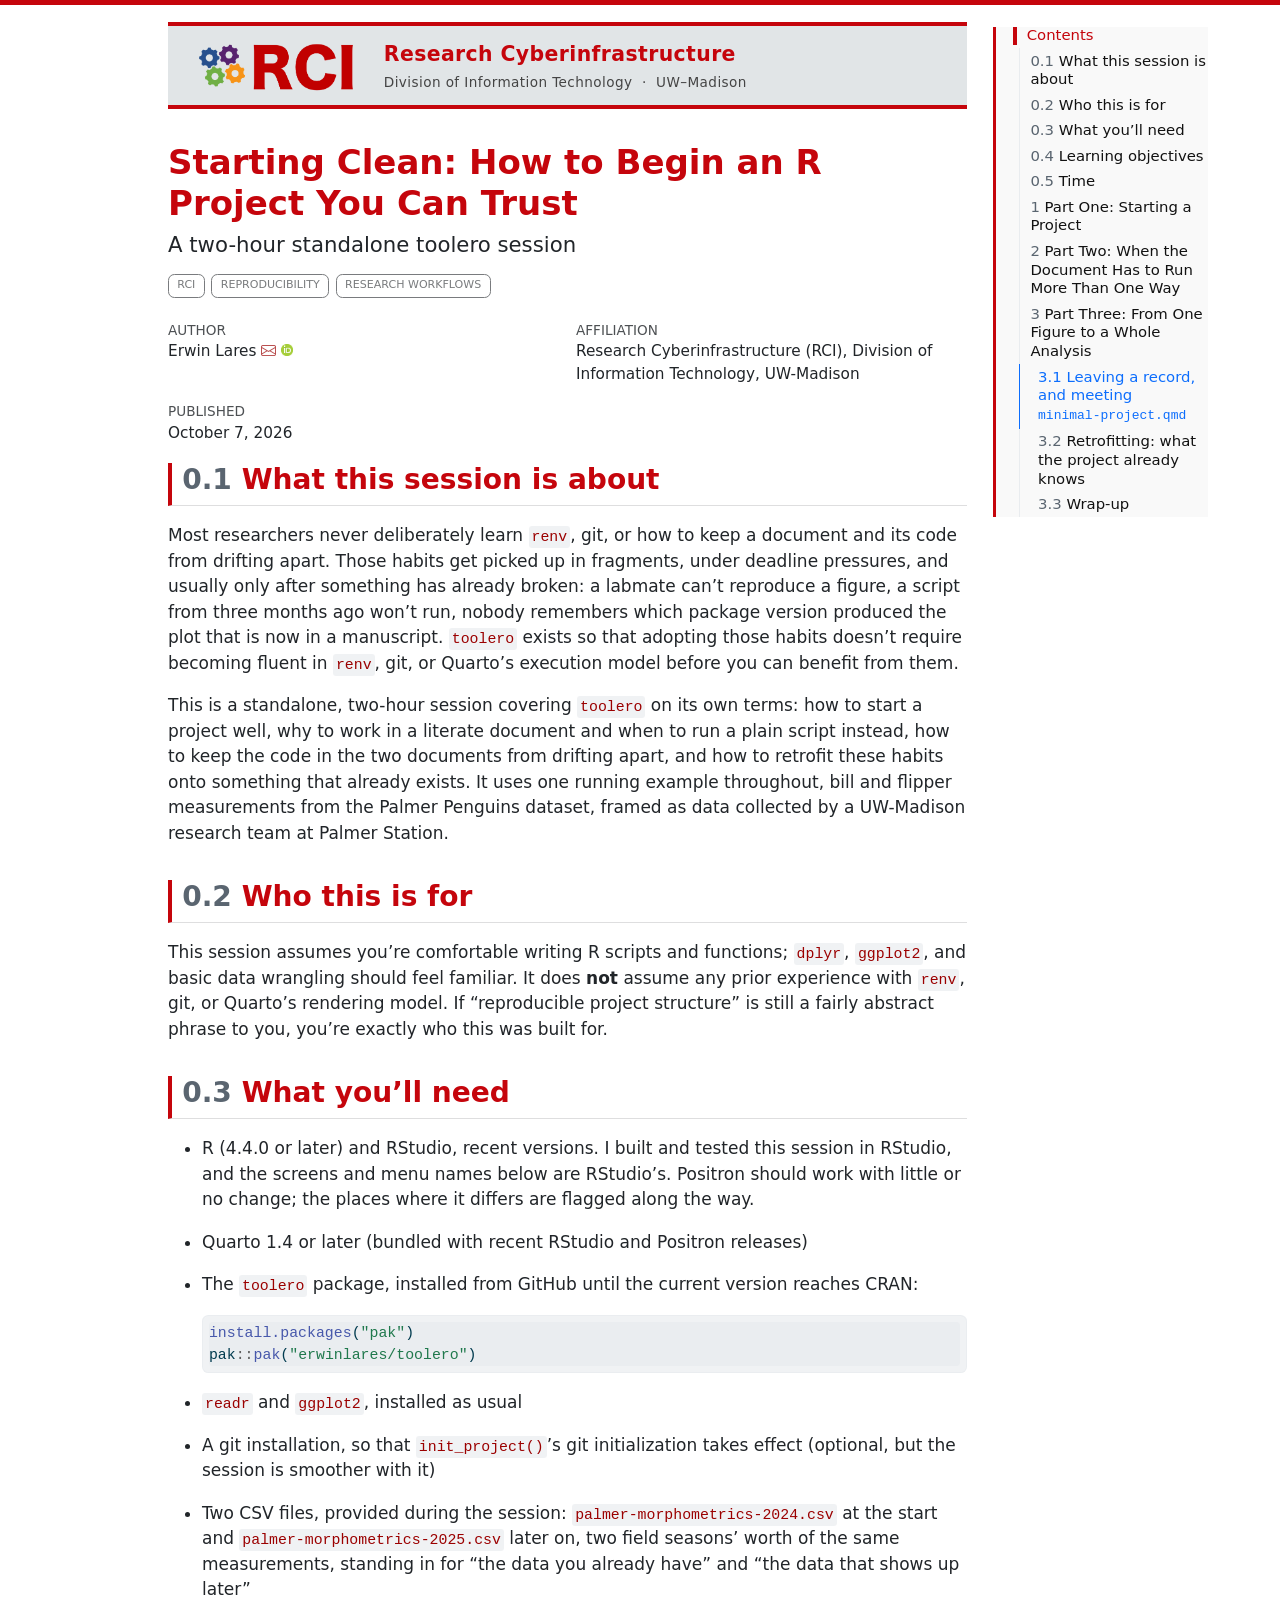
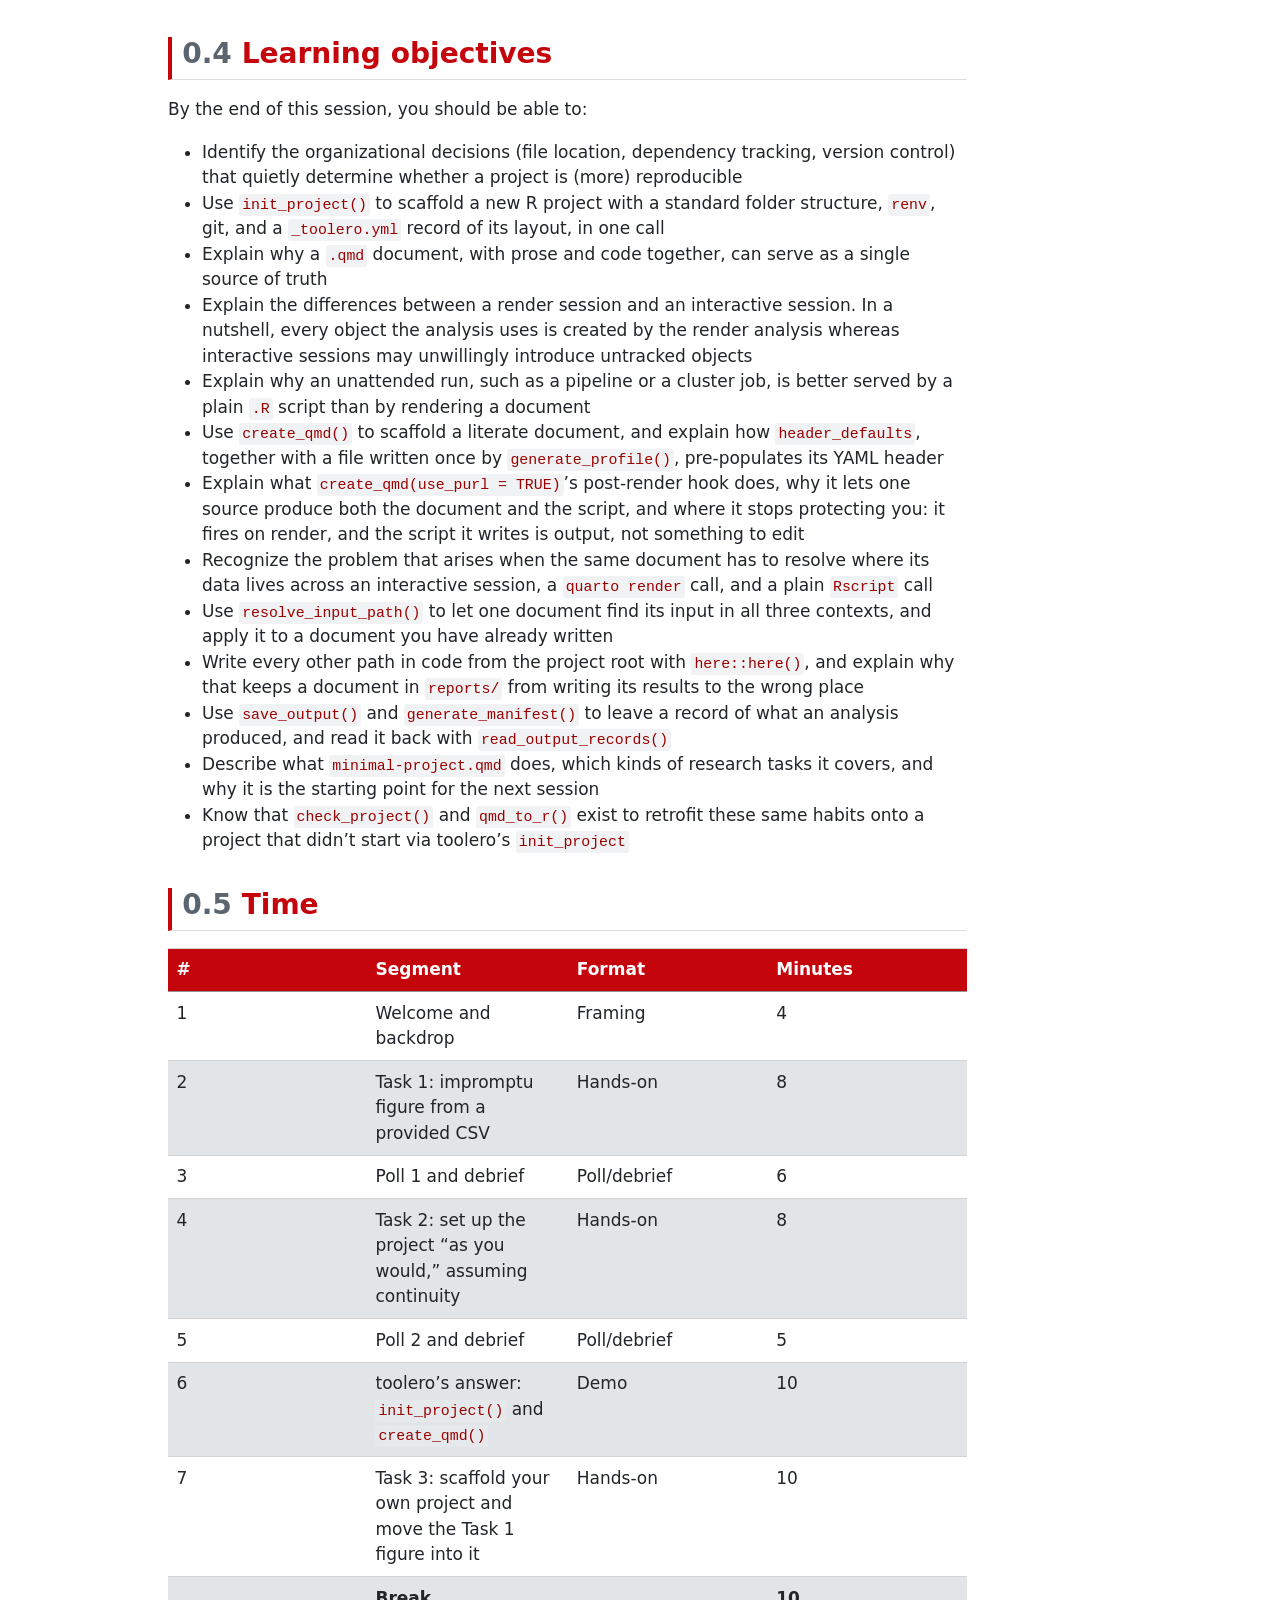
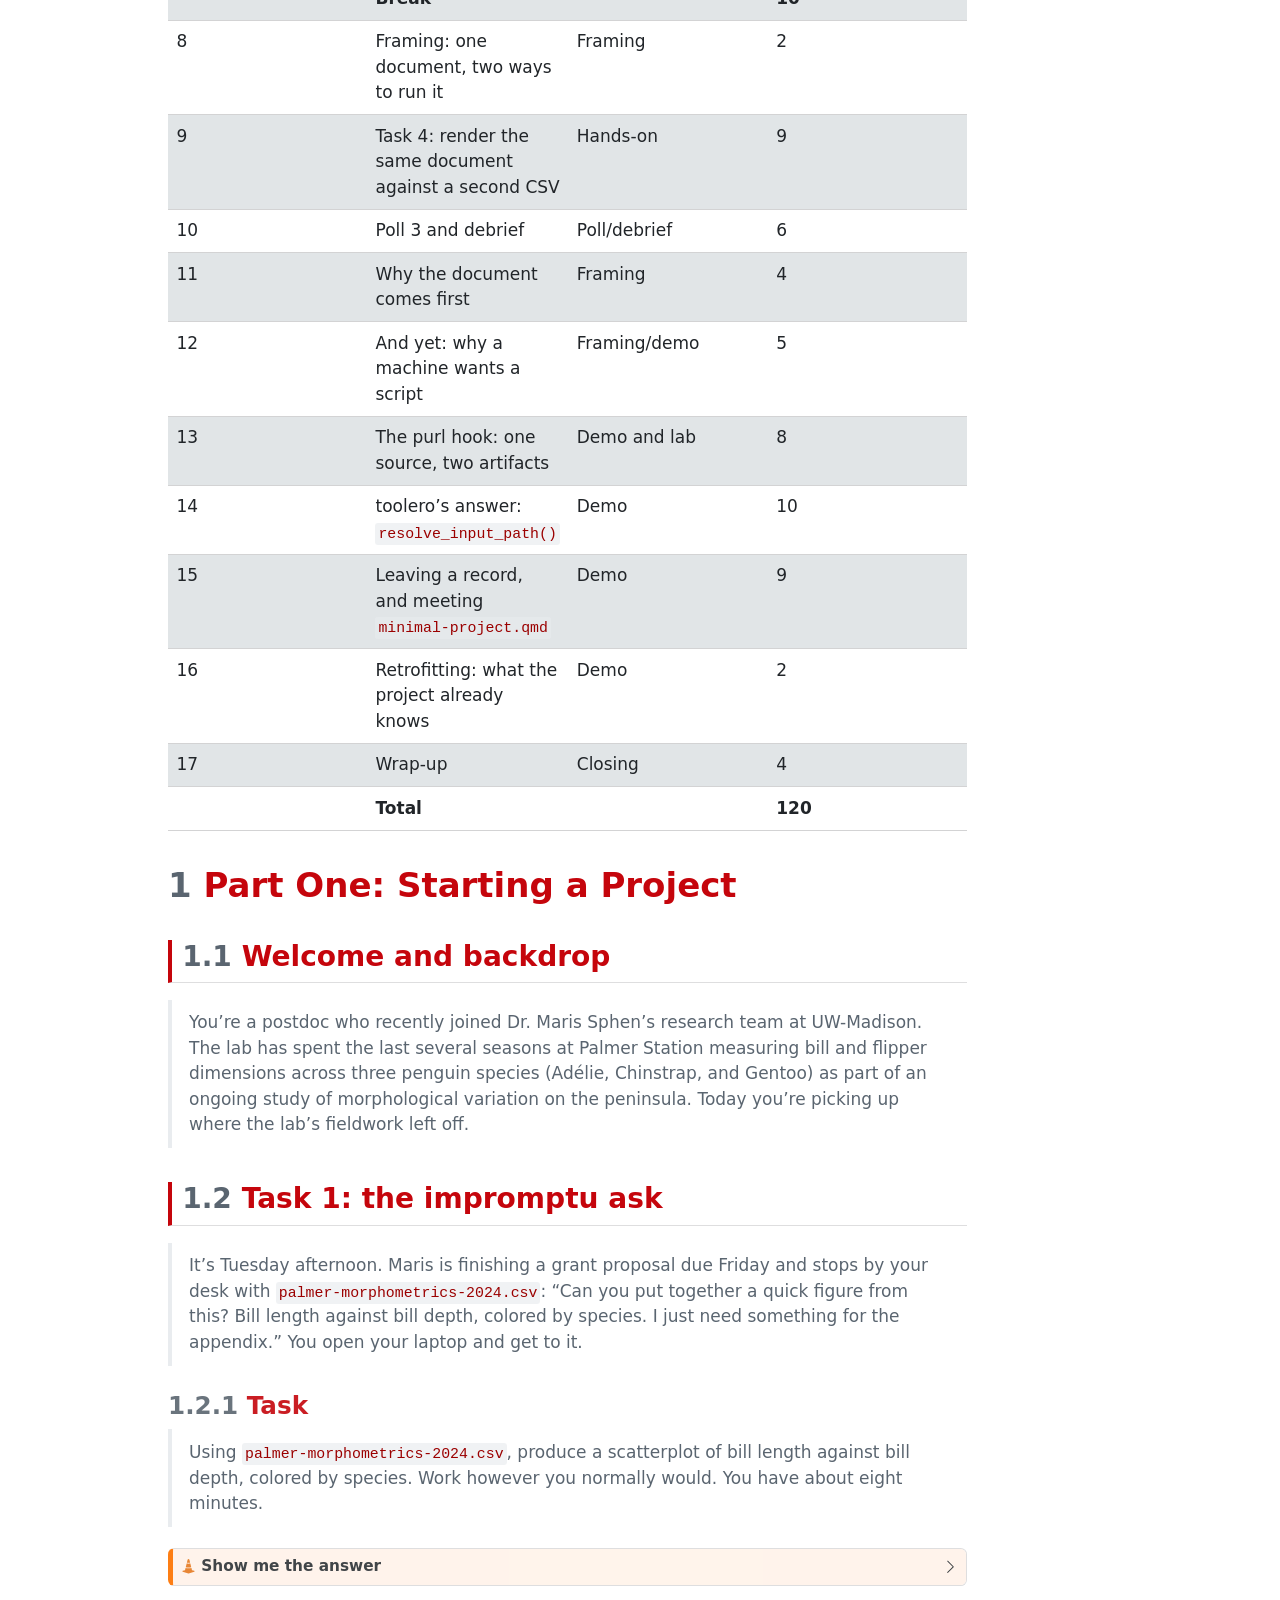
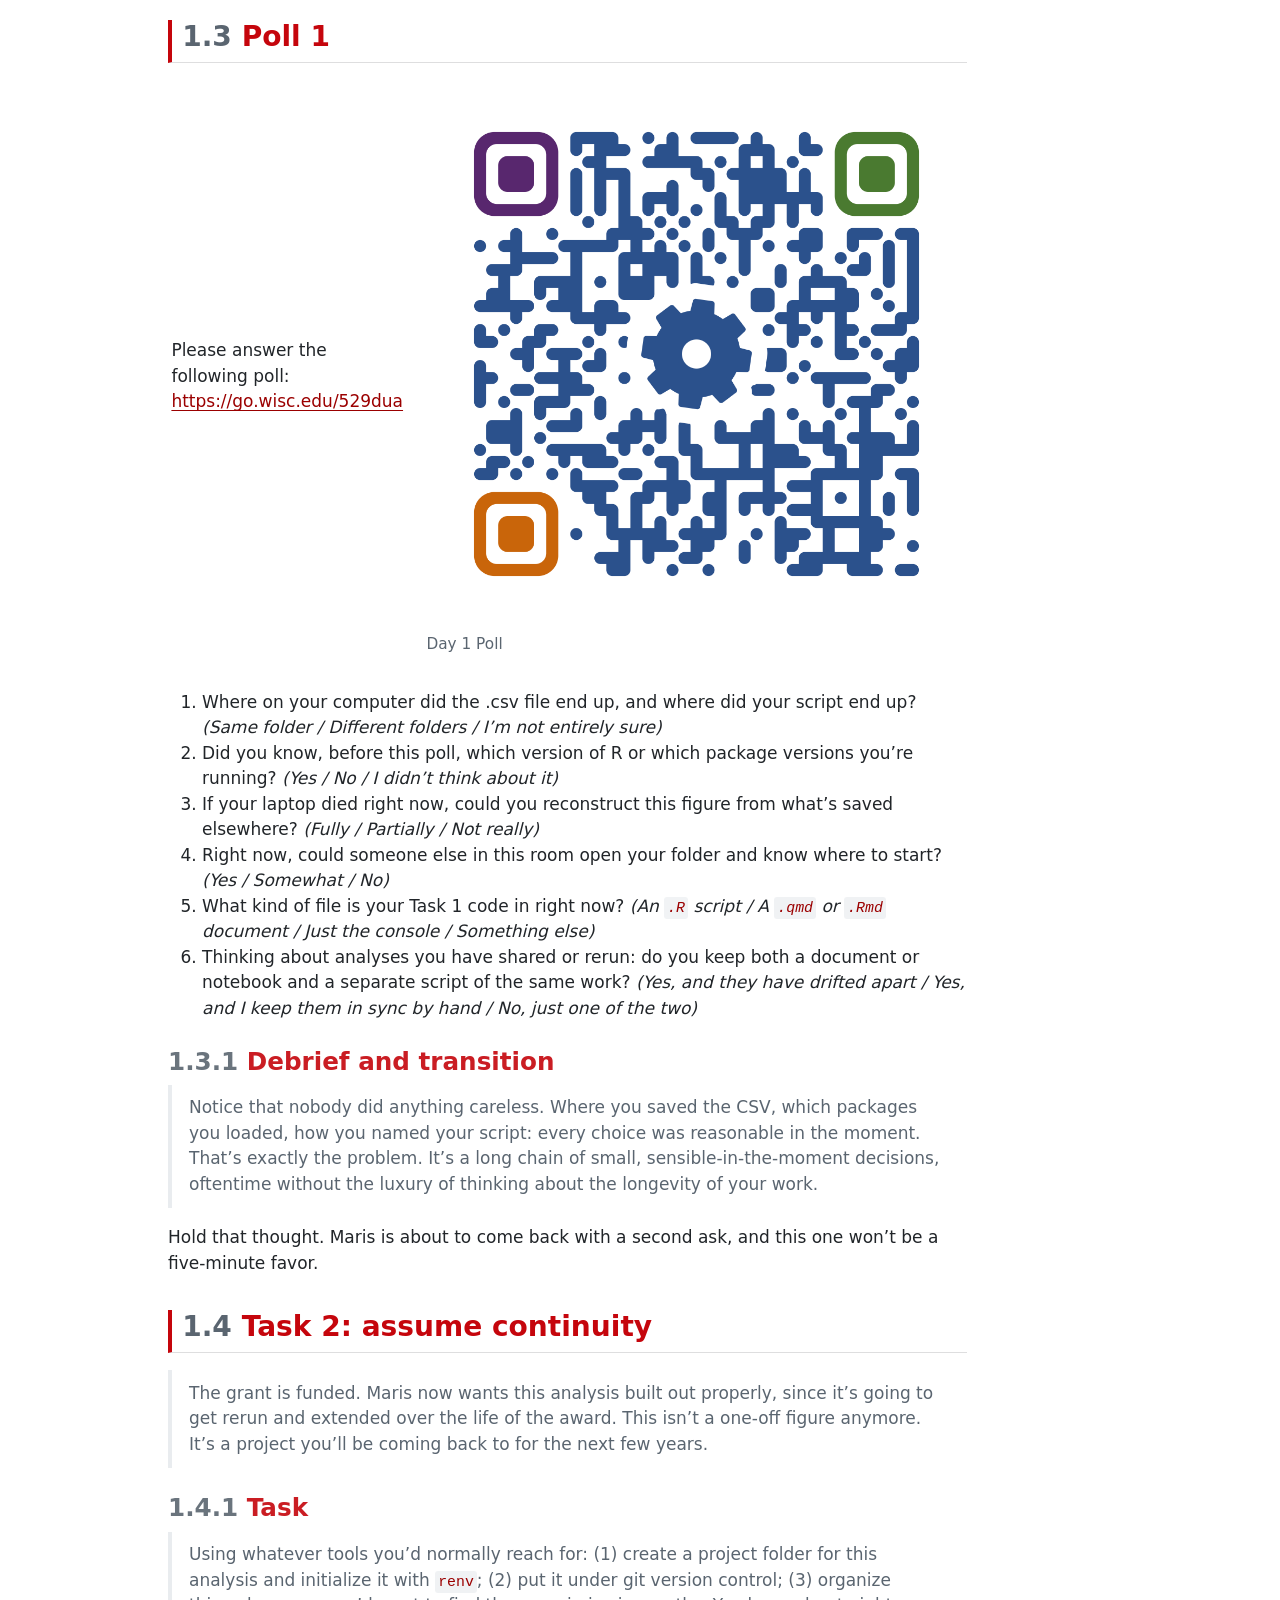
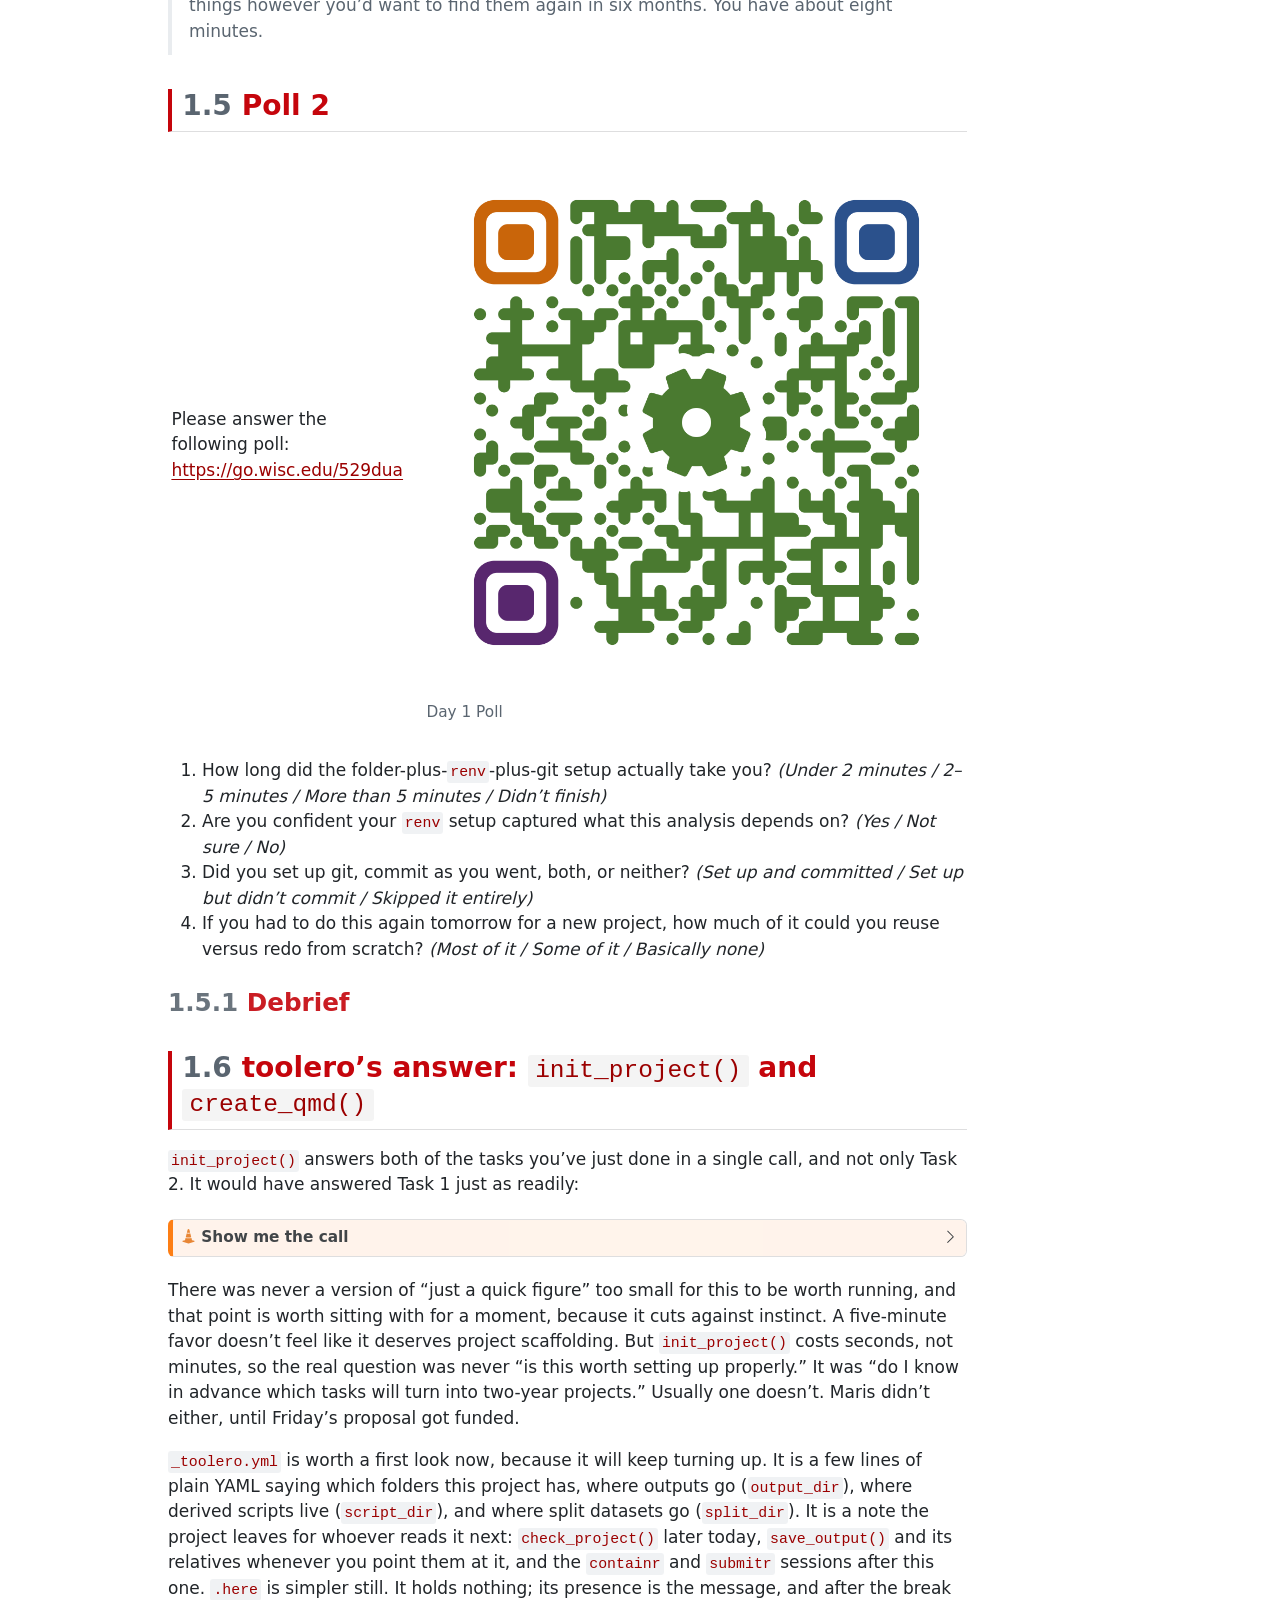
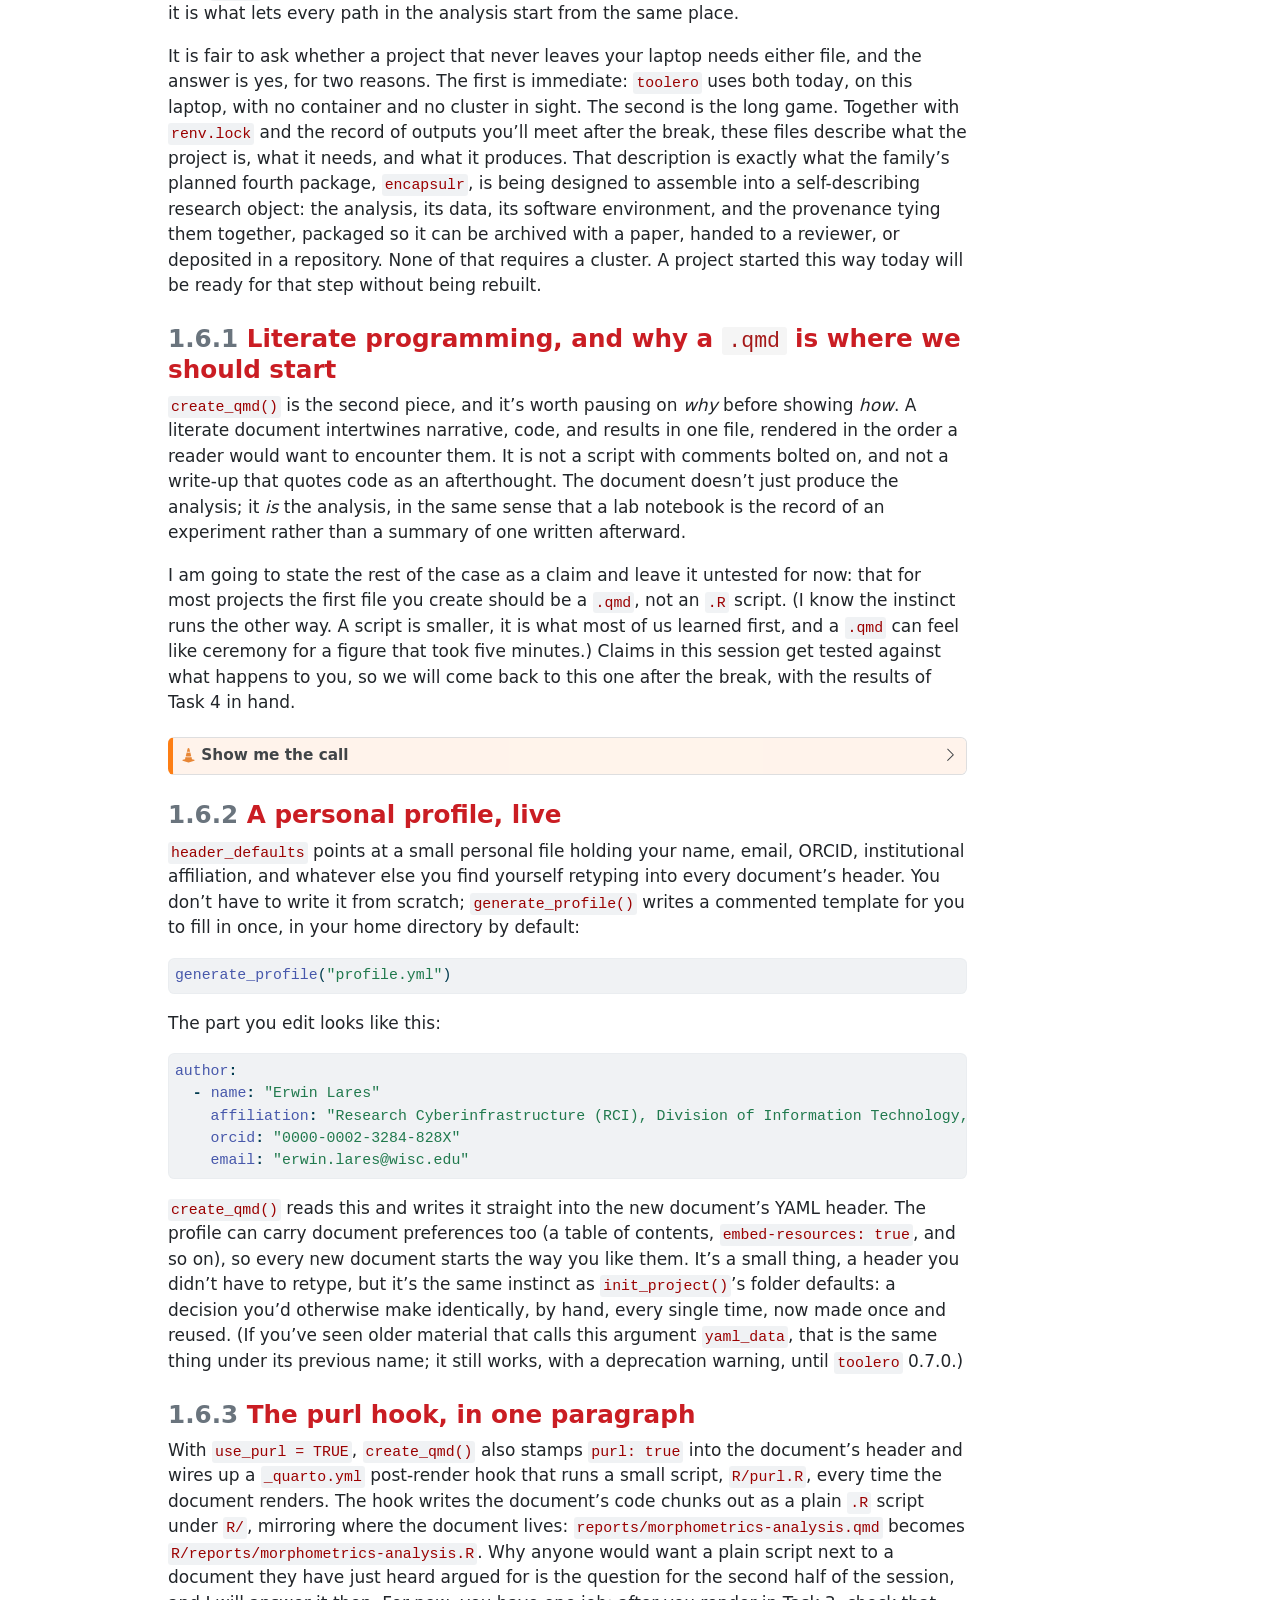
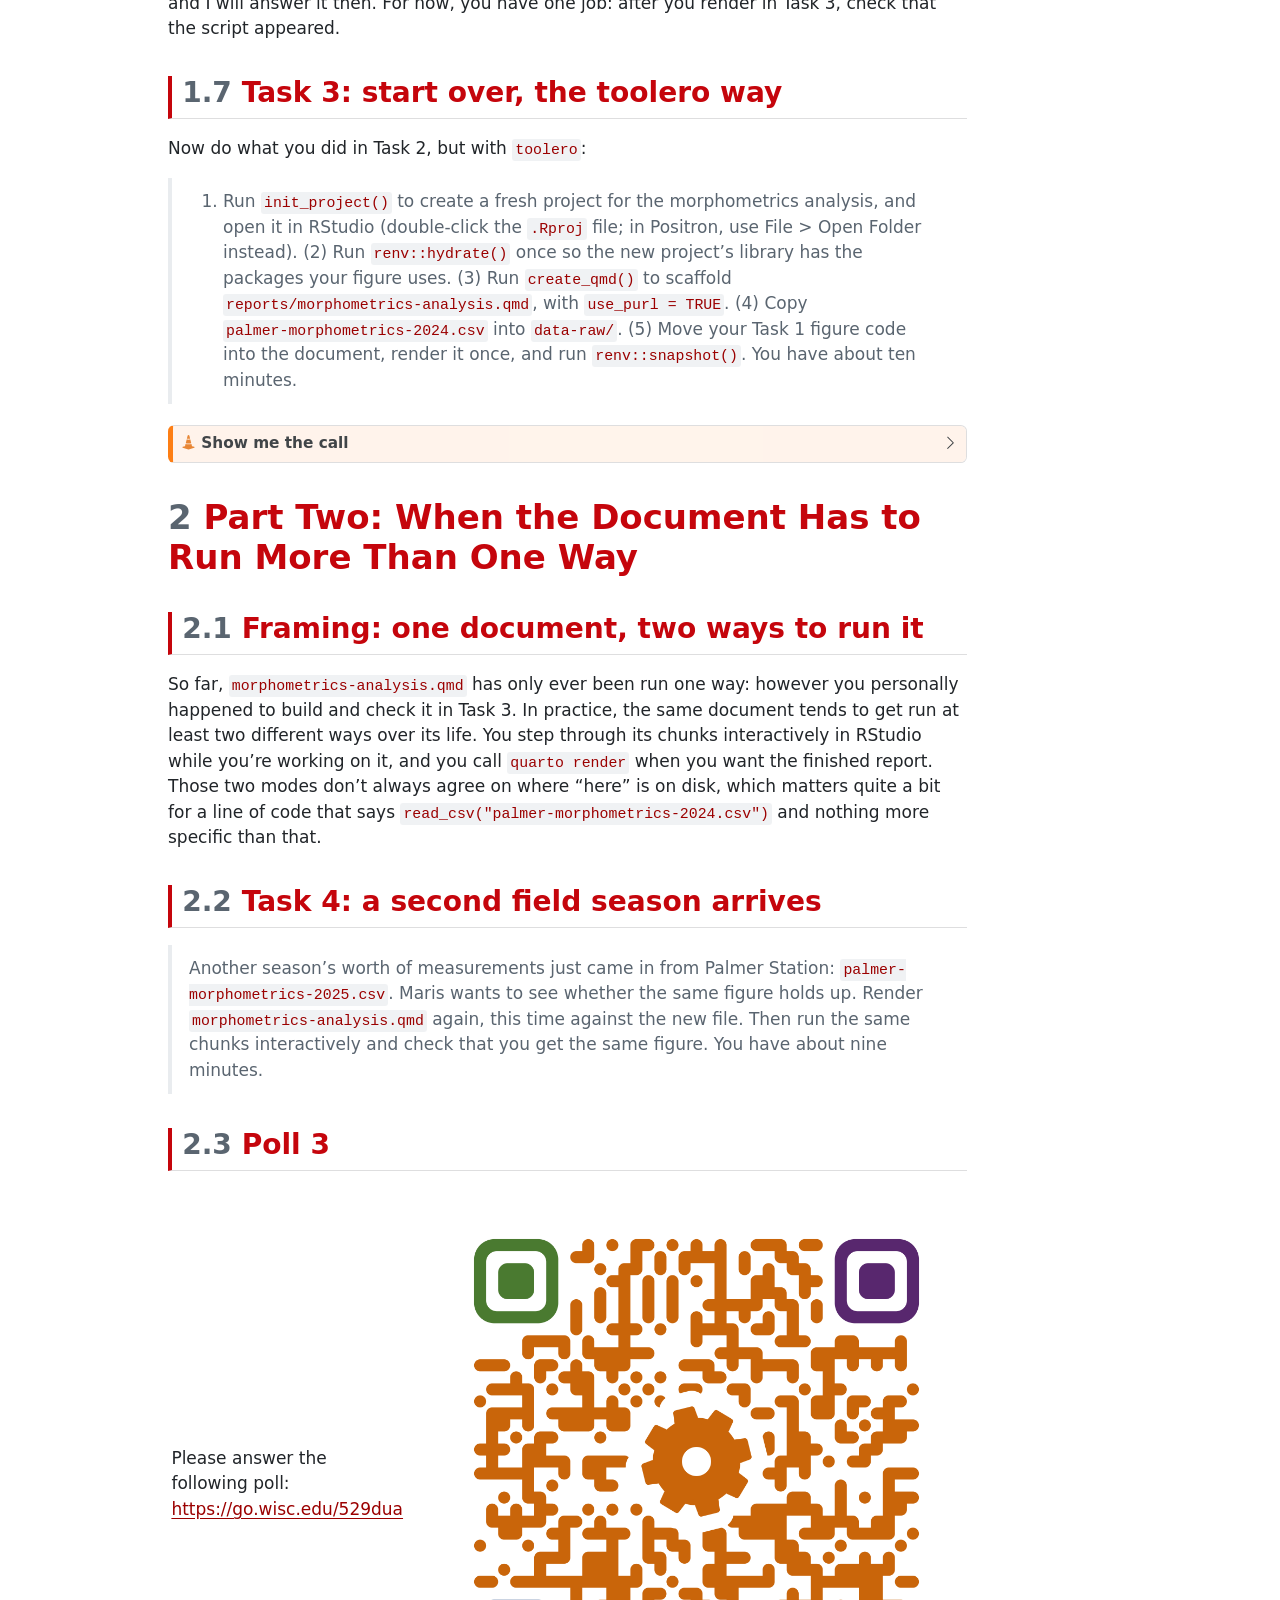
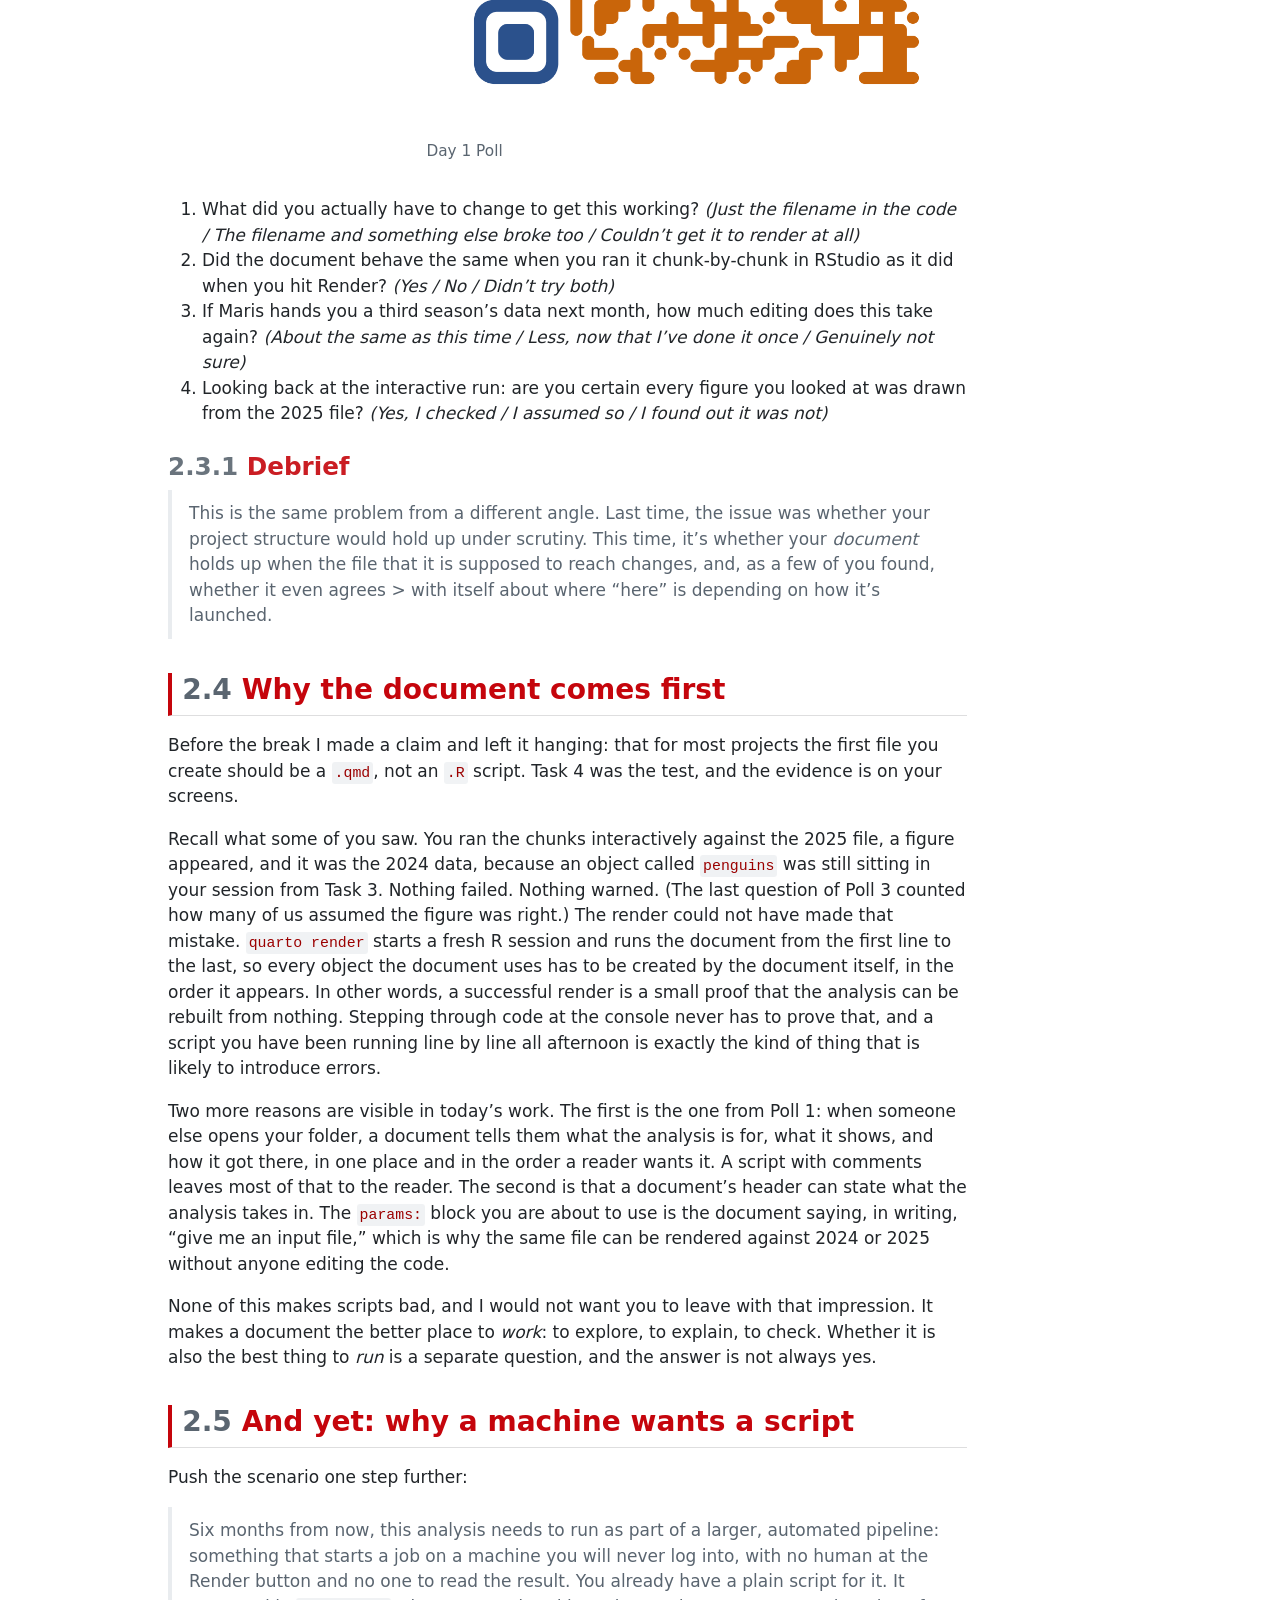
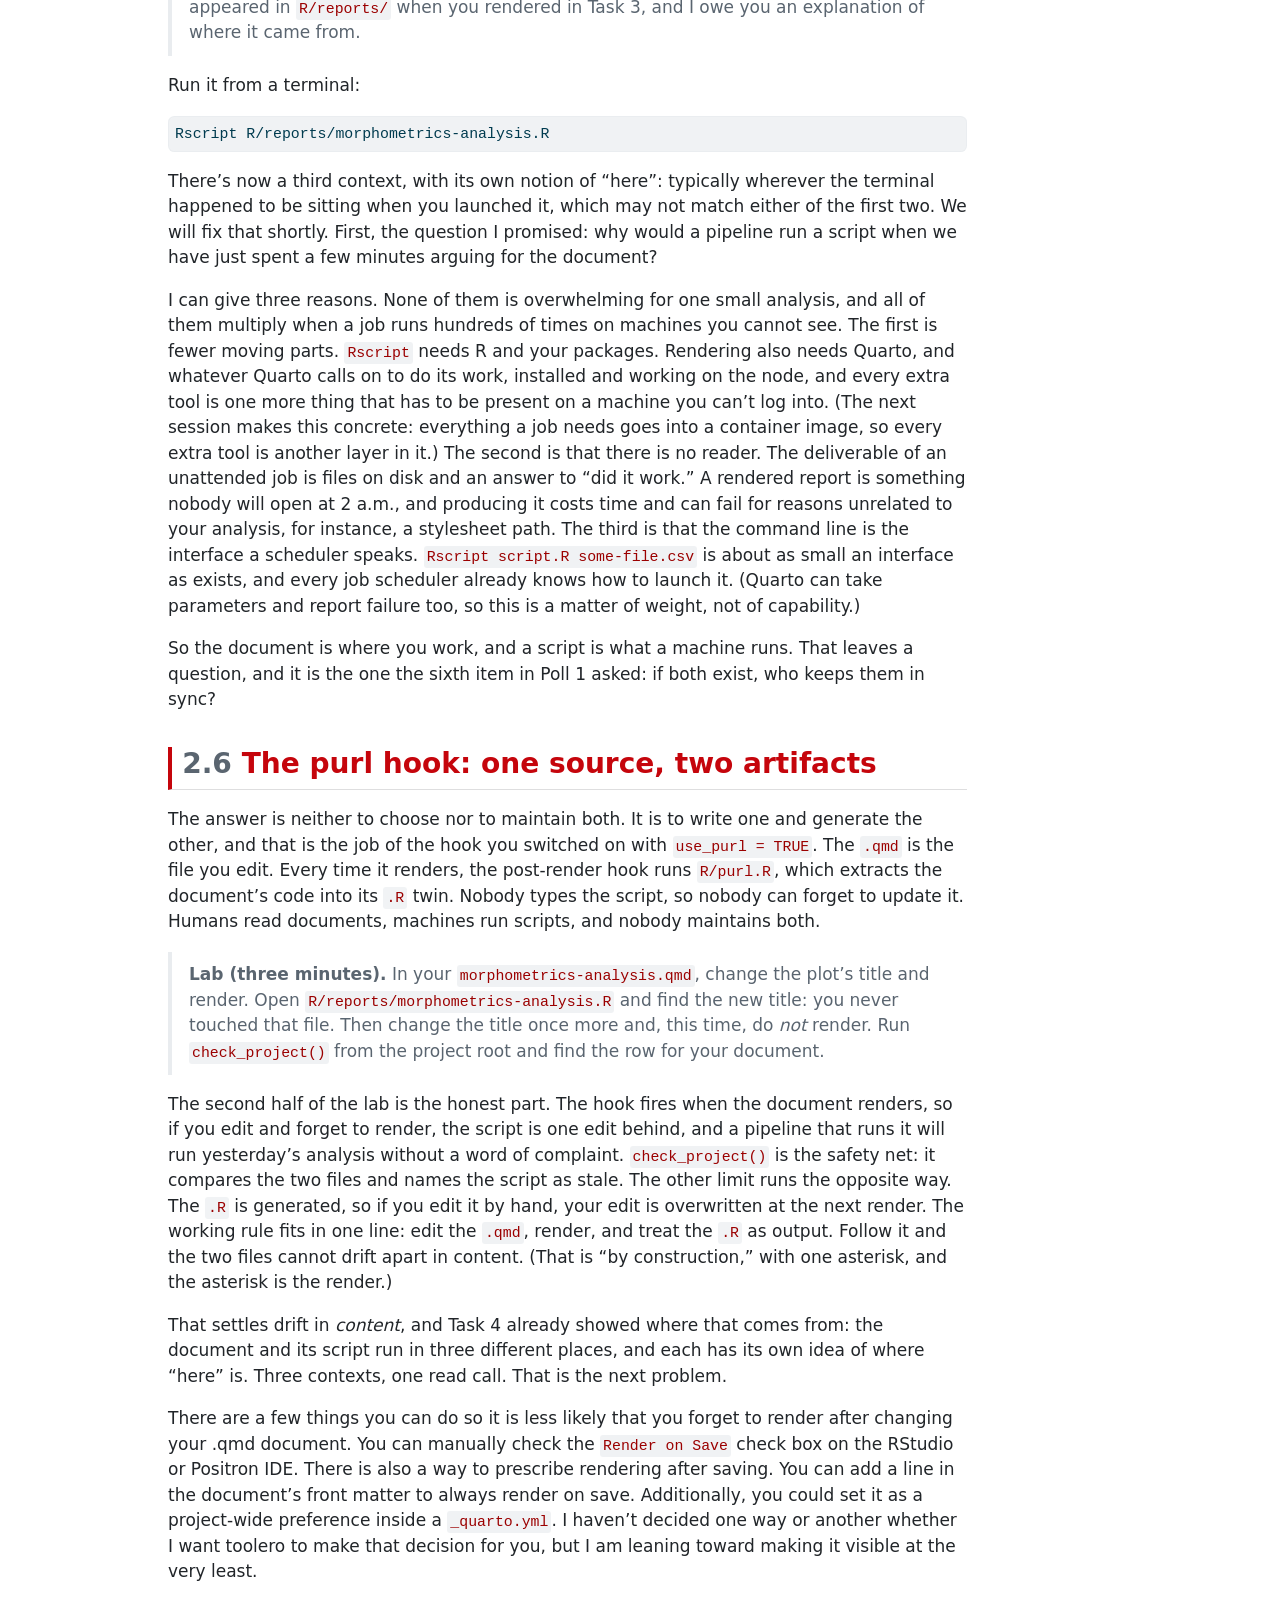
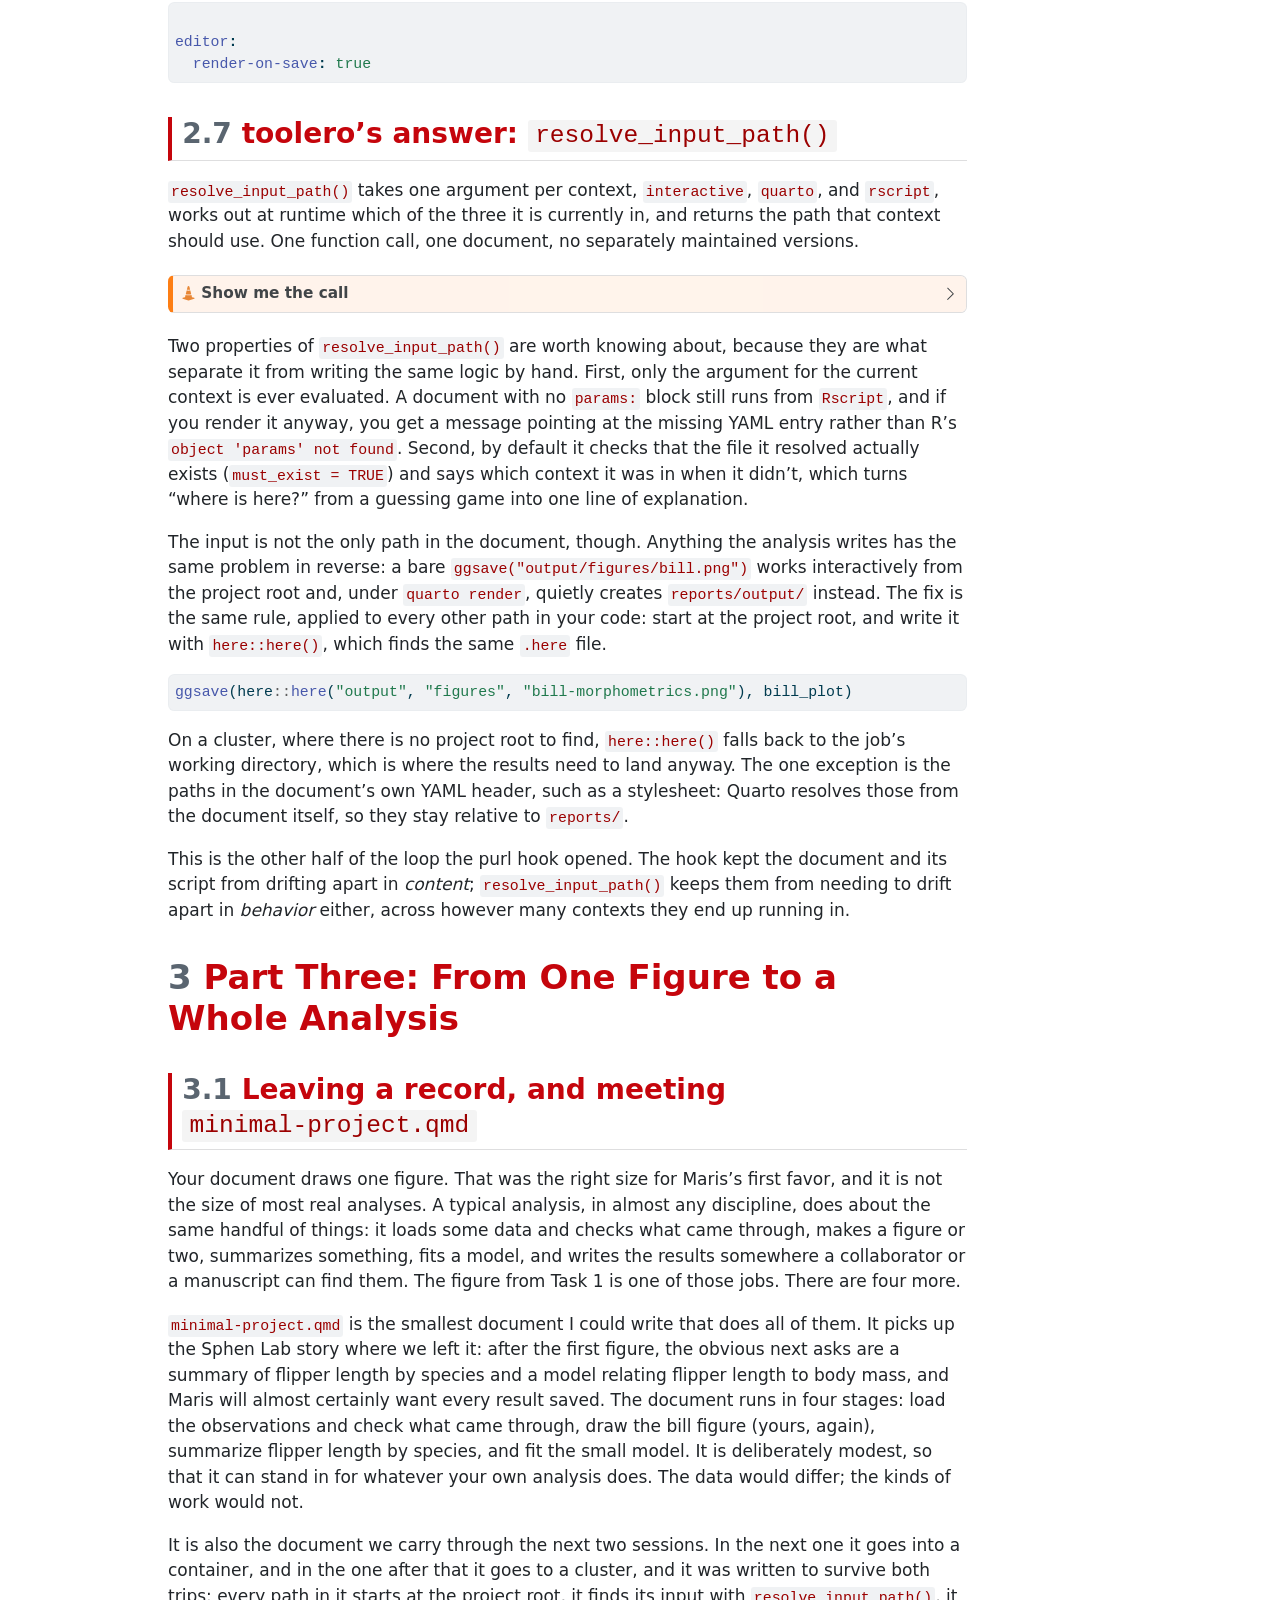
==== commit 3317f7c2: "corrected typos, modify the running the script in 3 context activity" ====
--- a/docs/day1-toolero.html
+++ b/docs/day1-toolero.html
@@ -2345,7 +2345,7 @@
   </ul></li>
   <li><a href="#tooleros-answer-init_project-and-create_qmd" id="toc-tooleros-answer-init_project-and-create_qmd" class="nav-link" data-scroll-target="#tooleros-answer-init_project-and-create_qmd"><span class="header-section-number">1.6</span> toolero’s answer: <code>init_project()</code> and <code>create_qmd()</code></a>
   <ul class="collapse">
-  <li><a href="#literate-programming-and-why-a-.qmd-is-where-we-start" id="toc-literate-programming-and-why-a-.qmd-is-where-we-start" class="nav-link" data-scroll-target="#literate-programming-and-why-a-.qmd-is-where-we-start"><span class="header-section-number">1.6.1</span> Literate programming, and why a <code>.qmd</code> is where we start</a></li>
+  <li><a href="#literate-programming-and-why-a-.qmd-is-where-we-should-start" id="toc-literate-programming-and-why-a-.qmd-is-where-we-should-start" class="nav-link" data-scroll-target="#literate-programming-and-why-a-.qmd-is-where-we-should-start"><span class="header-section-number">1.6.1</span> Literate programming, and why a <code>.qmd</code> is where we should start</a></li>
   <li><a href="#a-personal-profile-live" id="toc-a-personal-profile-live" class="nav-link" data-scroll-target="#a-personal-profile-live"><span class="header-section-number">1.6.2</span> A personal profile, live</a></li>
   <li><a href="#the-purl-hook-in-one-paragraph" id="toc-the-purl-hook-in-one-paragraph" class="nav-link" data-scroll-target="#the-purl-hook-in-one-paragraph"><span class="header-section-number">1.6.3</span> The purl hook, in one paragraph</a></li>
   </ul></li>
@@ -2428,8 +2428,8 @@
 
 <section id="what-this-session-is-about" class="level2" data-number="0.1">
 <h2 data-number="0.1" class="anchored" data-anchor-id="what-this-session-is-about"><span class="header-section-number">0.1</span> What this session is about</h2>
-<p>Most researchers never deliberately learn <code>renv</code>, git, or how to keep a document and its code from drifting apart. Those habits get picked up in fragments, under deadline pressure, and usually only after something has already broken: a labmate can’t reproduce a figure, a script from three months ago won’t run, nobody remembers which package version produced the plot that is now in a manuscript. <code>toolero</code> exists so that adopting those habits doesn’t require becoming fluent in <code>renv</code>, git, or Quarto’s execution model before you can benefit from them.</p>
-<p>This is a standalone, two-hour session covering <code>toolero</code> on its own terms: how to start a project well, why to work in a literate document and when to run a plain script instead, how to keep the two from drifting apart, and how to retrofit these habits onto something that already exists. It uses one running example throughout, bill and flipper measurements from the Palmer Penguins dataset, framed as data collected by a UW-Madison research team at Palmer Station.</p>
+<p>Most researchers never deliberately learn <code>renv</code>, git, or how to keep a document and its code from drifting apart. Those habits get picked up in fragments, under deadline pressures, and usually only after something has already broken: a labmate can’t reproduce a figure, a script from three months ago won’t run, nobody remembers which package version produced the plot that is now in a manuscript. <code>toolero</code> exists so that adopting those habits doesn’t require becoming fluent in <code>renv</code>, git, or Quarto’s execution model before you can benefit from them.</p>
+<p>This is a standalone, two-hour session covering <code>toolero</code> on its own terms: how to start a project well, why to work in a literate document and when to run a plain script instead, how to keep the code in the two documents from drifting apart, and how to retrofit these habits onto something that already exists. It uses one running example throughout, bill and flipper measurements from the Palmer Penguins dataset, framed as data collected by a UW-Madison research team at Palmer Station.</p>
 </section>
 <section id="who-this-is-for" class="level2" data-number="0.2">
 <h2 data-number="0.2" class="anchored" data-anchor-id="who-this-is-for"><span class="header-section-number">0.2</span> Who this is for</h2>
@@ -2452,18 +2452,19 @@
 <h2 data-number="0.4" class="anchored" data-anchor-id="learning-objectives"><span class="header-section-number">0.4</span> Learning objectives</h2>
 <p>By the end of this session, you should be able to:</p>
 <ul>
-<li>Identify the organizational decisions (file location, dependency tracking, version control) that quietly determine whether a project is reproducible</li>
+<li>Identify the organizational decisions (file location, dependency tracking, version control) that quietly determine whether a project is (more) reproducible</li>
 <li>Use <code>init_project()</code> to scaffold a new R project with a standard folder structure, <code>renv</code>, git, and a <code>_toolero.yml</code> record of its layout, in one call</li>
-<li>Explain why a <code>.qmd</code> document, with prose and code together, can serve as a single source of truth, and name what a render proves that stepping through code interactively does not: that every object the analysis uses is created by the analysis, in order</li>
+<li>Explain why a <code>.qmd</code> document, with prose and code together, can serve as a single source of truth</li>
+<li>Explain the differences between a render session and an interactive session. In a nutshell, every object the analysis uses is created by the render analysis whereas interactive sessions may unwillingly introduce untracked objects</li>
 <li>Explain why an unattended run, such as a pipeline or a cluster job, is better served by a plain <code>.R</code> script than by rendering a document</li>
 <li>Use <code>create_qmd()</code> to scaffold a literate document, and explain how <code>header_defaults</code>, together with a file written once by <code>generate_profile()</code>, pre-populates its YAML header</li>
 <li>Explain what <code>create_qmd(use_purl = TRUE)</code>’s post-render hook does, why it lets one source produce both the document and the script, and where it stops protecting you: it fires on render, and the script it writes is output, not something to edit</li>
-<li>Recognize the problem that arises when the same document has to resolve where its data lives across an interactive session, a <code>quarto render</code> call, and a plain <code>Rscript</code> invocation</li>
+<li>Recognize the problem that arises when the same document has to resolve where its data lives across an interactive session, a <code>quarto render</code> call, and a plain <code>Rscript</code> call</li>
 <li>Use <code>resolve_input_path()</code> to let one document find its input in all three contexts, and apply it to a document you have already written</li>
 <li>Write every other path in code from the project root with <code>here::here()</code>, and explain why that keeps a document in <code>reports/</code> from writing its results to the wrong place</li>
 <li>Use <code>save_output()</code> and <code>generate_manifest()</code> to leave a record of what an analysis produced, and read it back with <code>read_output_records()</code></li>
-<li>Describe what <code>minimal-project.qmd</code> does, which kinds of research task it covers, and why it is the starting point for the next session</li>
-<li>Know that <code>check_project()</code> and <code>qmd_to_r()</code> exist to retrofit these same habits onto a project that didn’t start this way</li>
+<li>Describe what <code>minimal-project.qmd</code> does, which kinds of research tasks it covers, and why it is the starting point for the next session</li>
+<li>Know that <code>check_project()</code> and <code>qmd_to_r()</code> exist to retrofit these same habits onto a project that didn’t start via toolero’s <code>init_project</code></li>
 </ul>
 </section>
 <section id="time" class="level2" data-number="0.5">
@@ -2652,9 +2653,24 @@
 </section>
 <section id="poll-1" class="level2" data-number="1.3">
 <h2 data-number="1.3" class="anchored" data-anchor-id="poll-1"><span class="header-section-number">1.3</span> Poll 1</h2>
-<p>Please answer the following poll: <a href="https://go.wisc.edu/529dua">https://go.wisc.edu/529dua</a></p>
+<div class="quarto-layout-panel" data-layout="[[25, 75]]">
+<div class="quarto-layout-row quarto-layout-valign-center">
+<div class="quarto-layout-cell" style="flex-basis: 25.0%;justify-content: flex-start;">
+<p>Please answer the following poll:<br>
+<a href="https://go.wisc.edu/529dua" class="uri">https://go.wisc.edu/529dua</a></p>
+</div>
+<div class="quarto-layout-cell" style="flex-basis: 75.0%;justify-content: flex-start;">
+<div class="quarto-figure quarto-figure-center">
+<figure class="figure">
+<p><img role="img" src="[data-uri]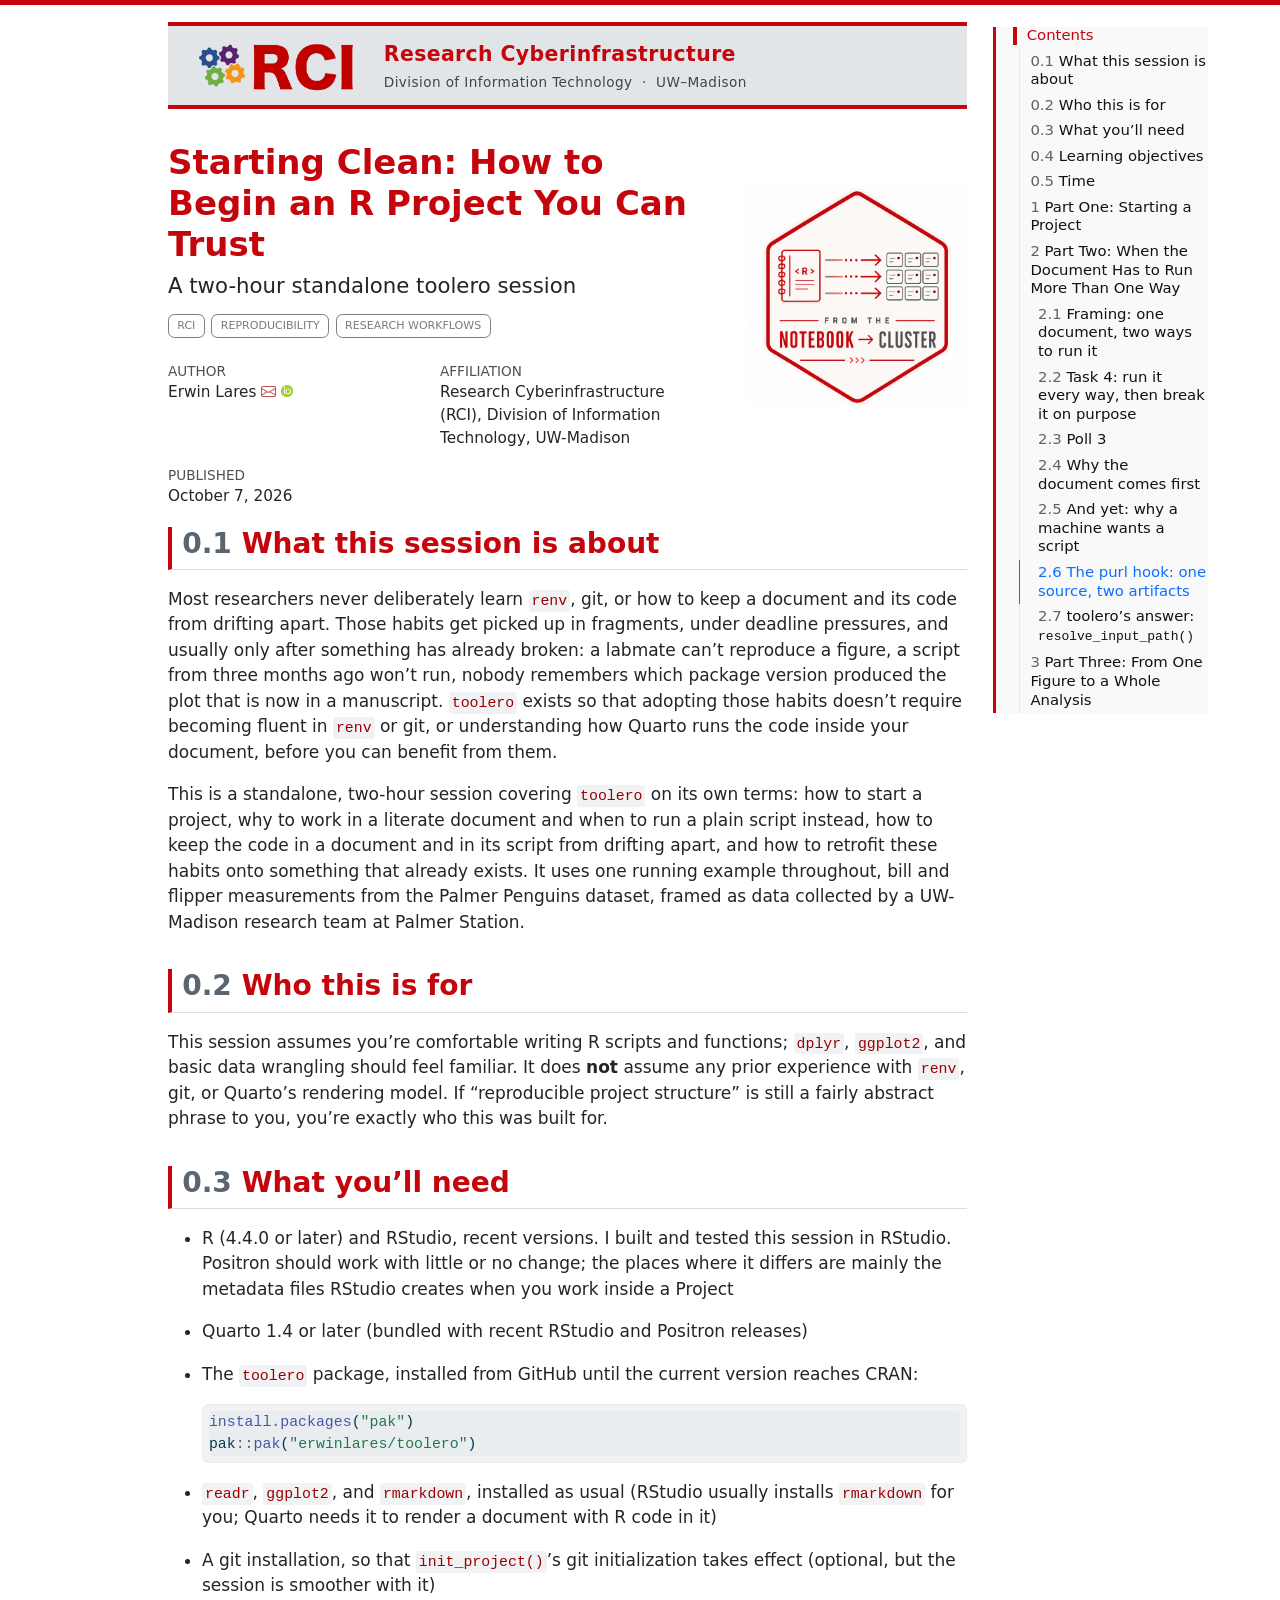
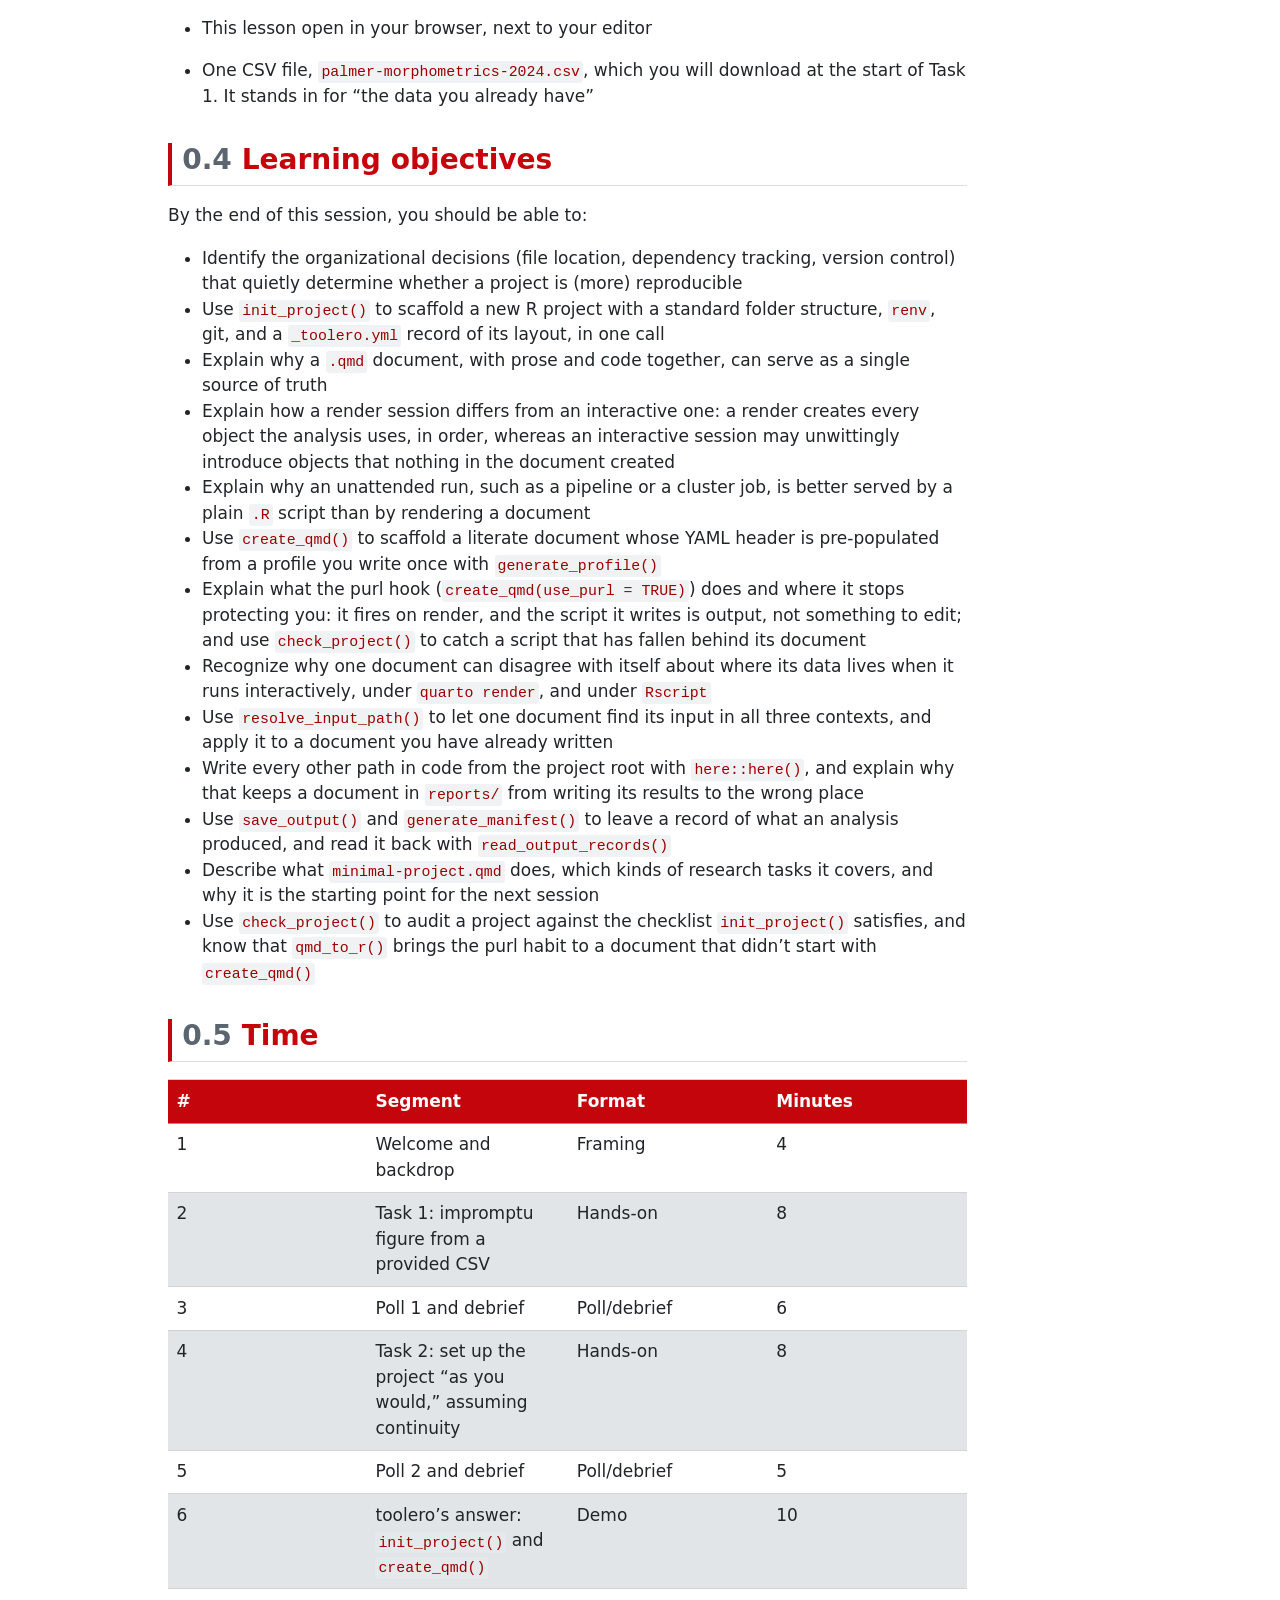
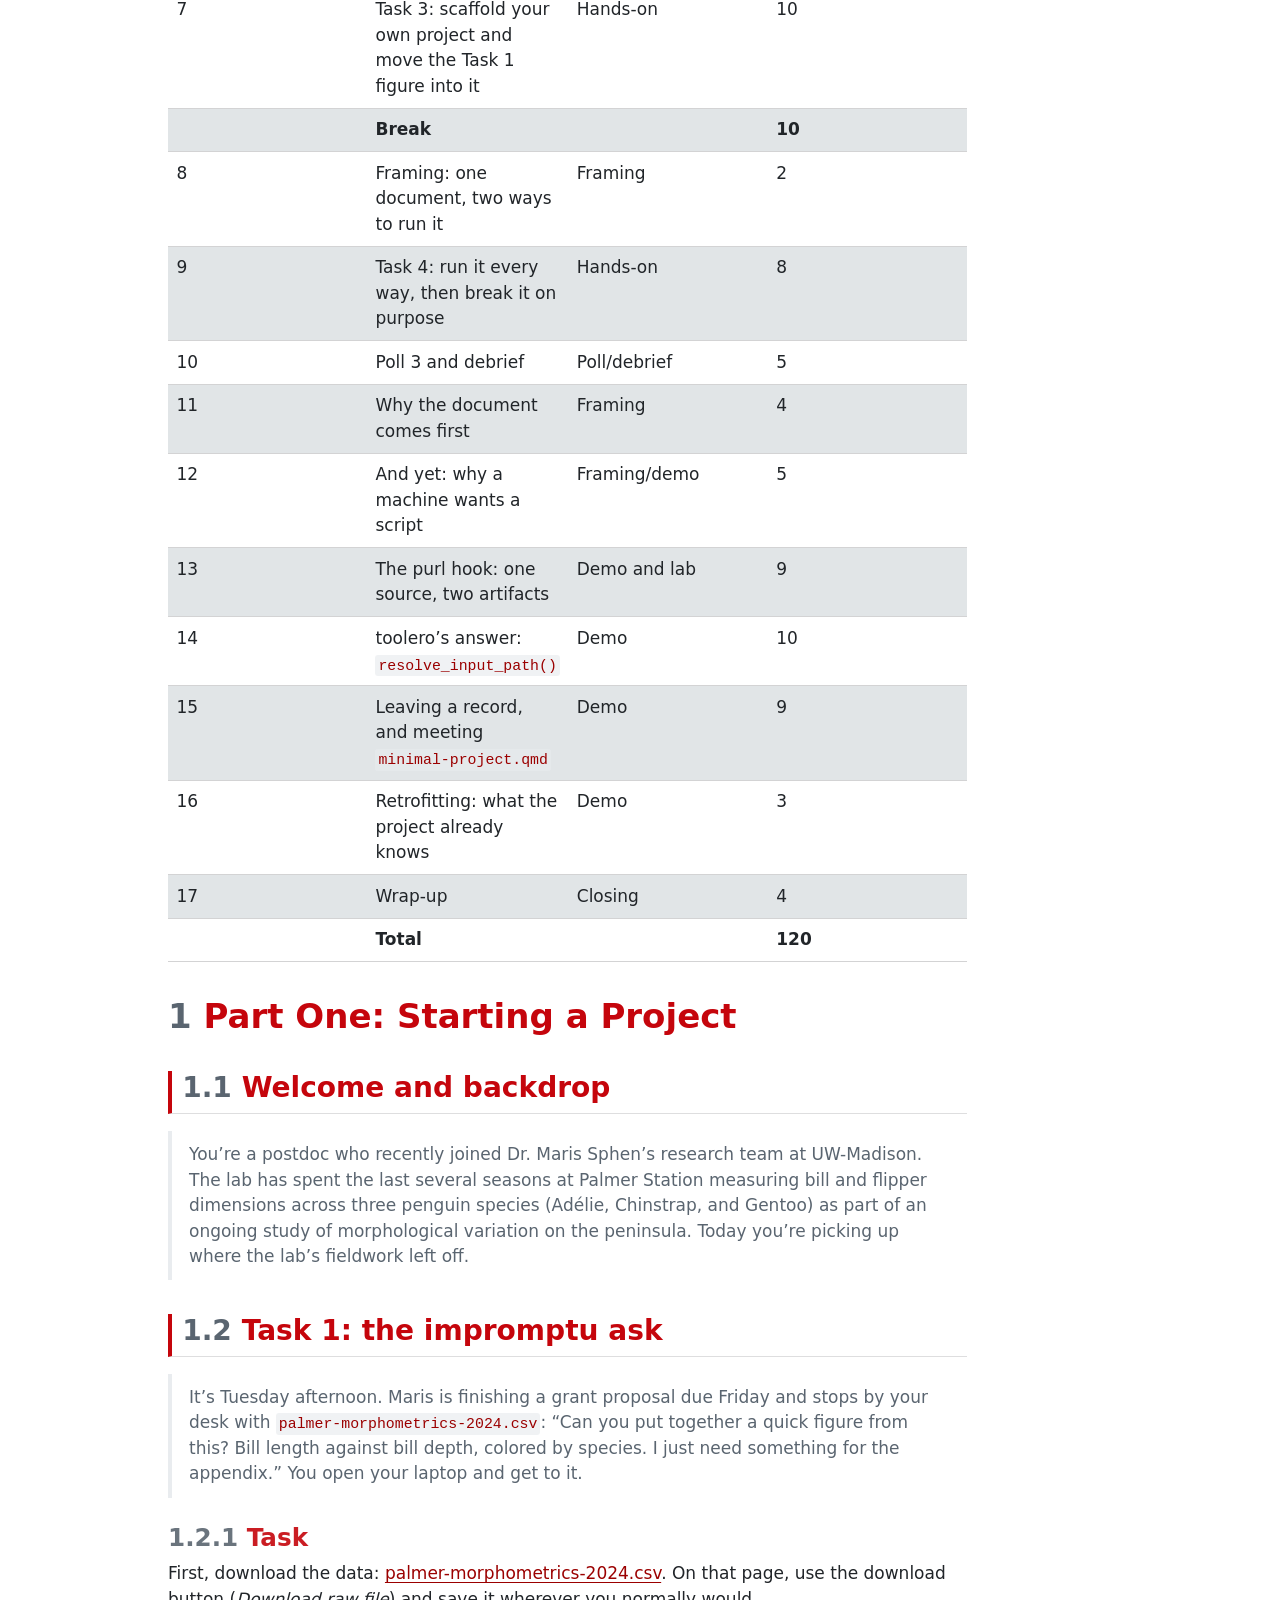
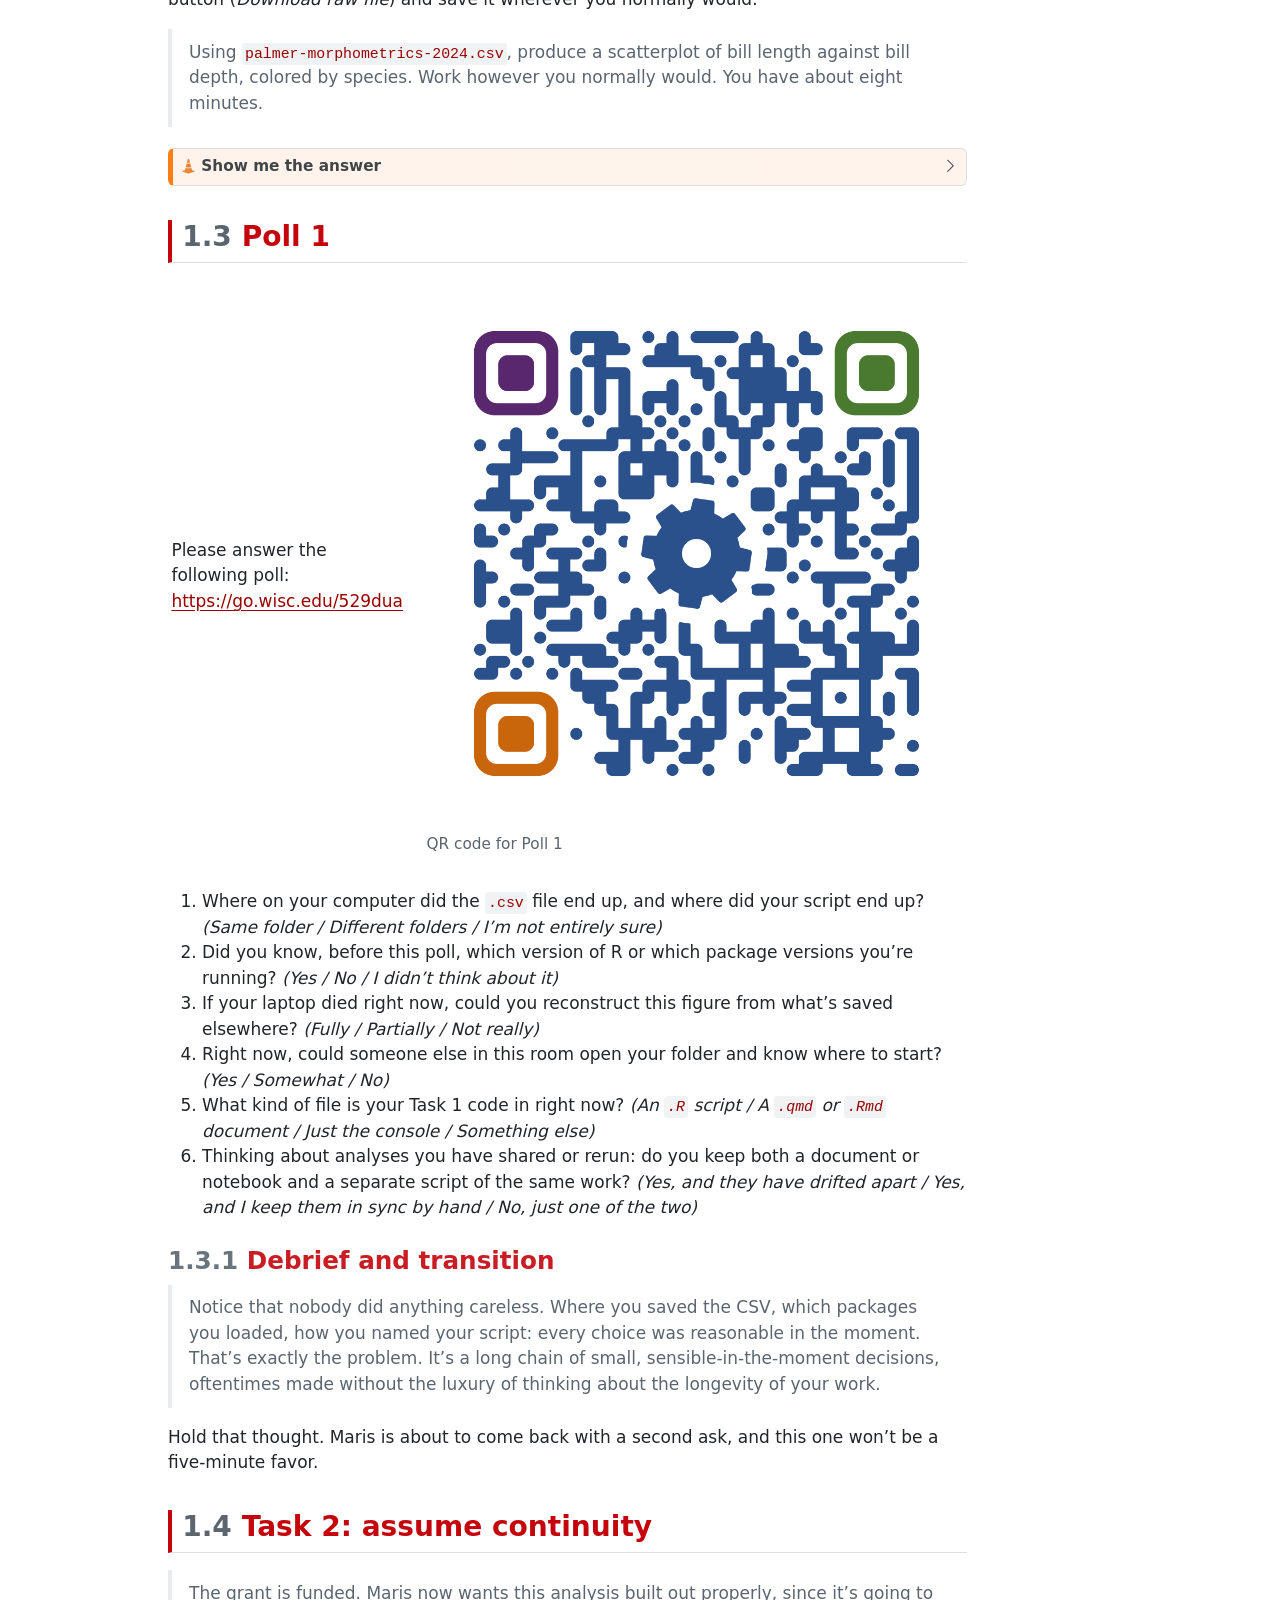
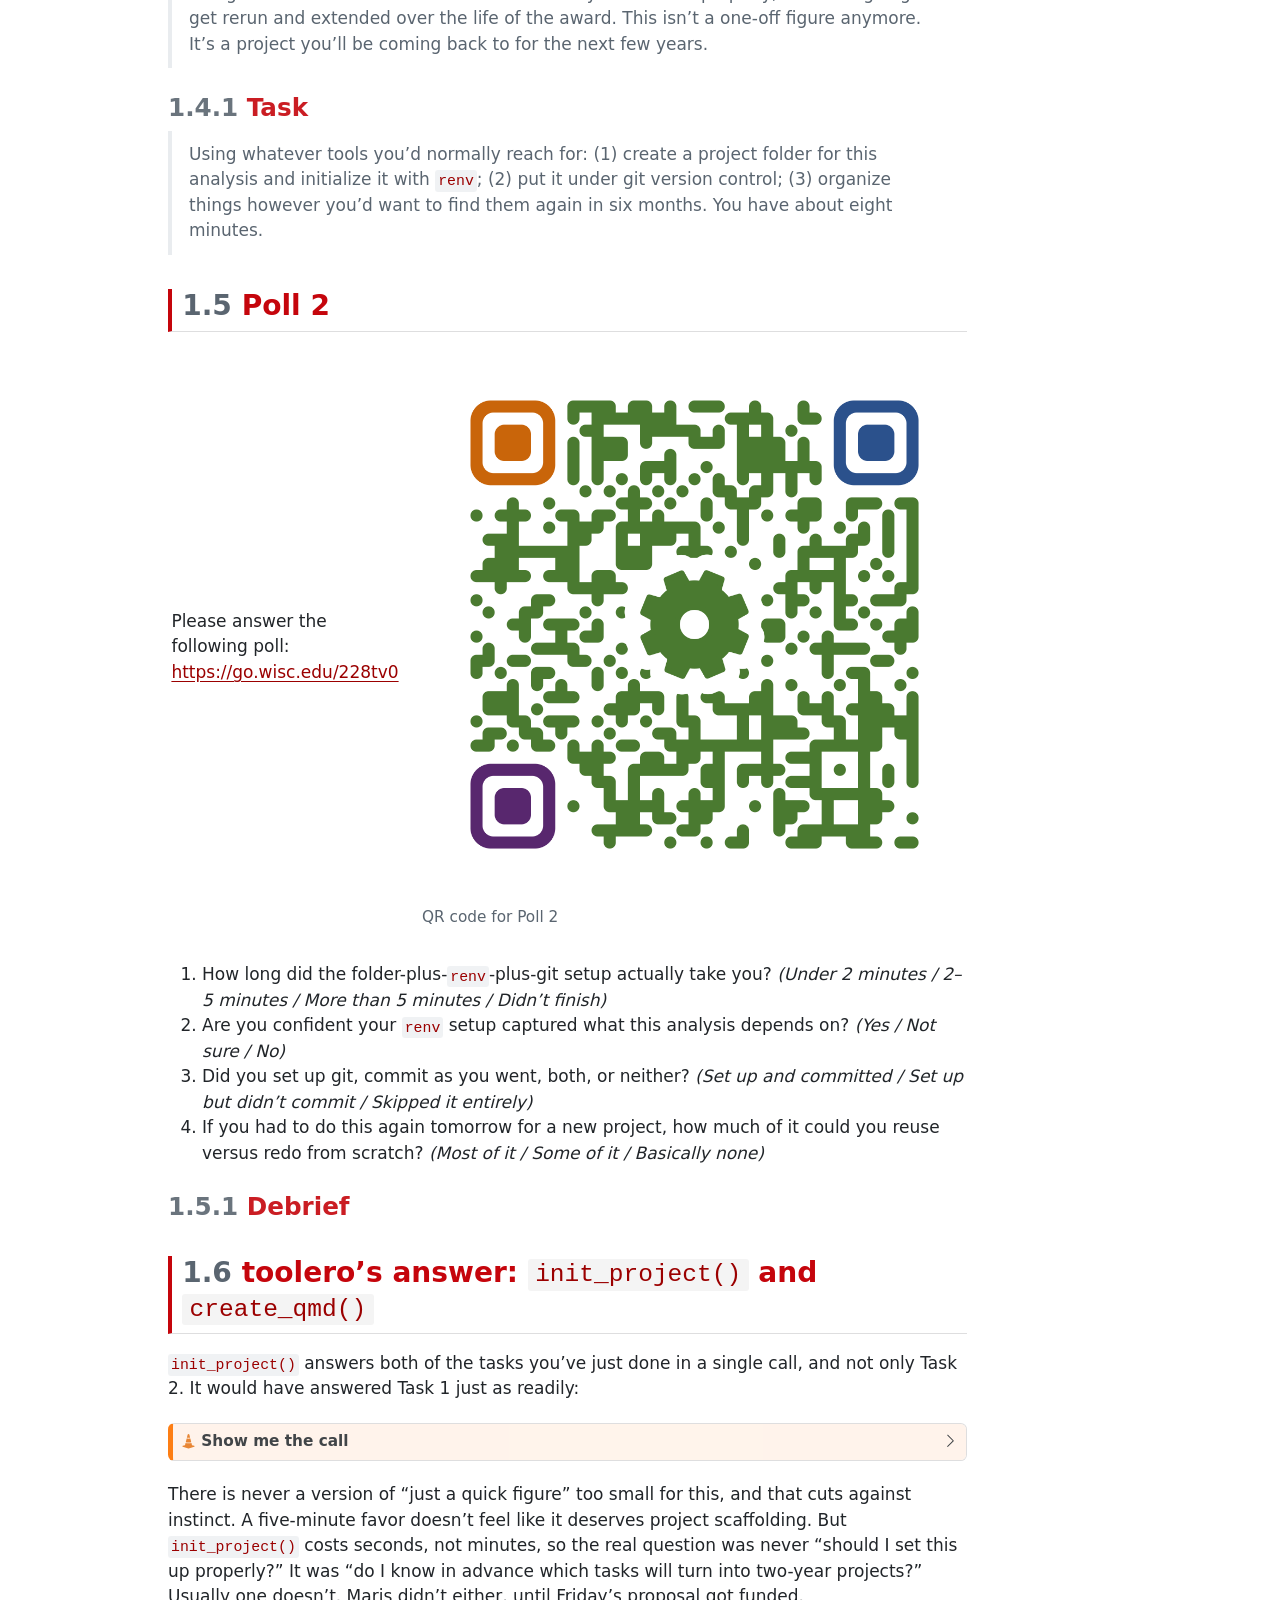
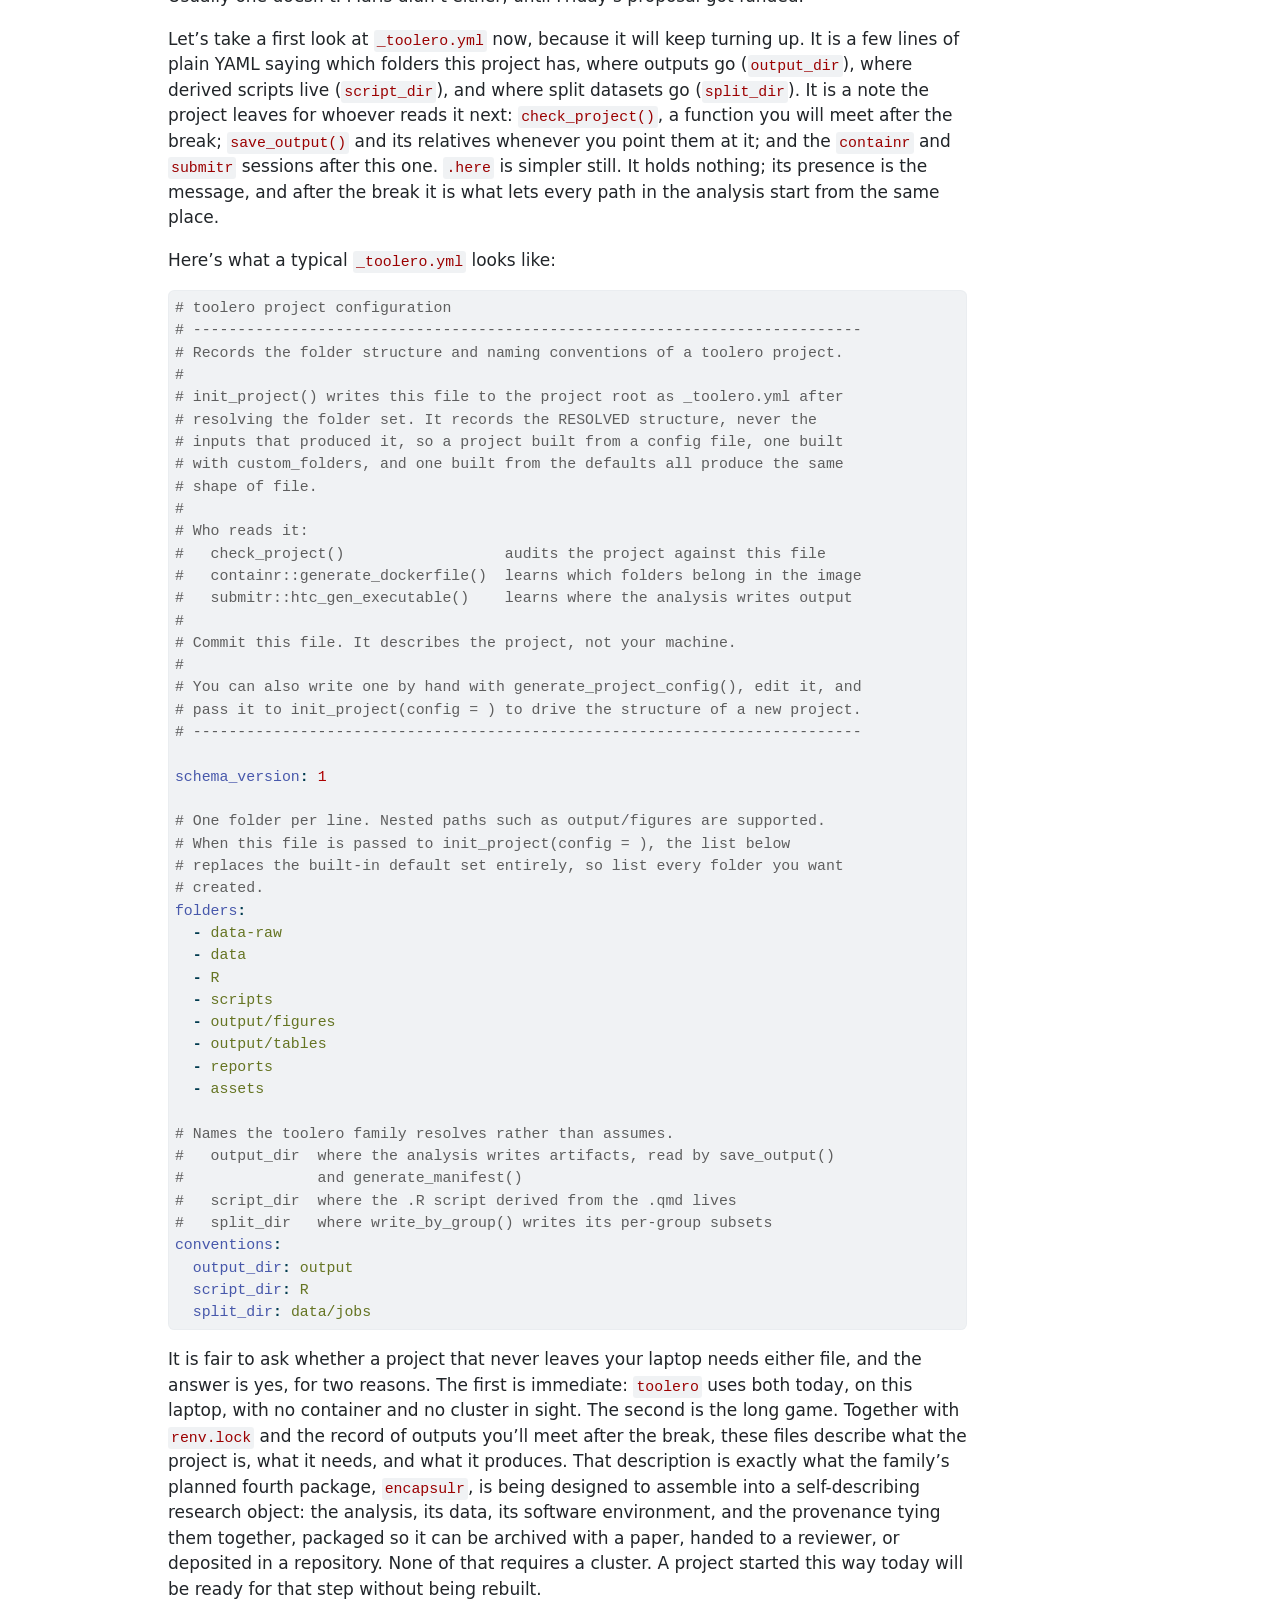
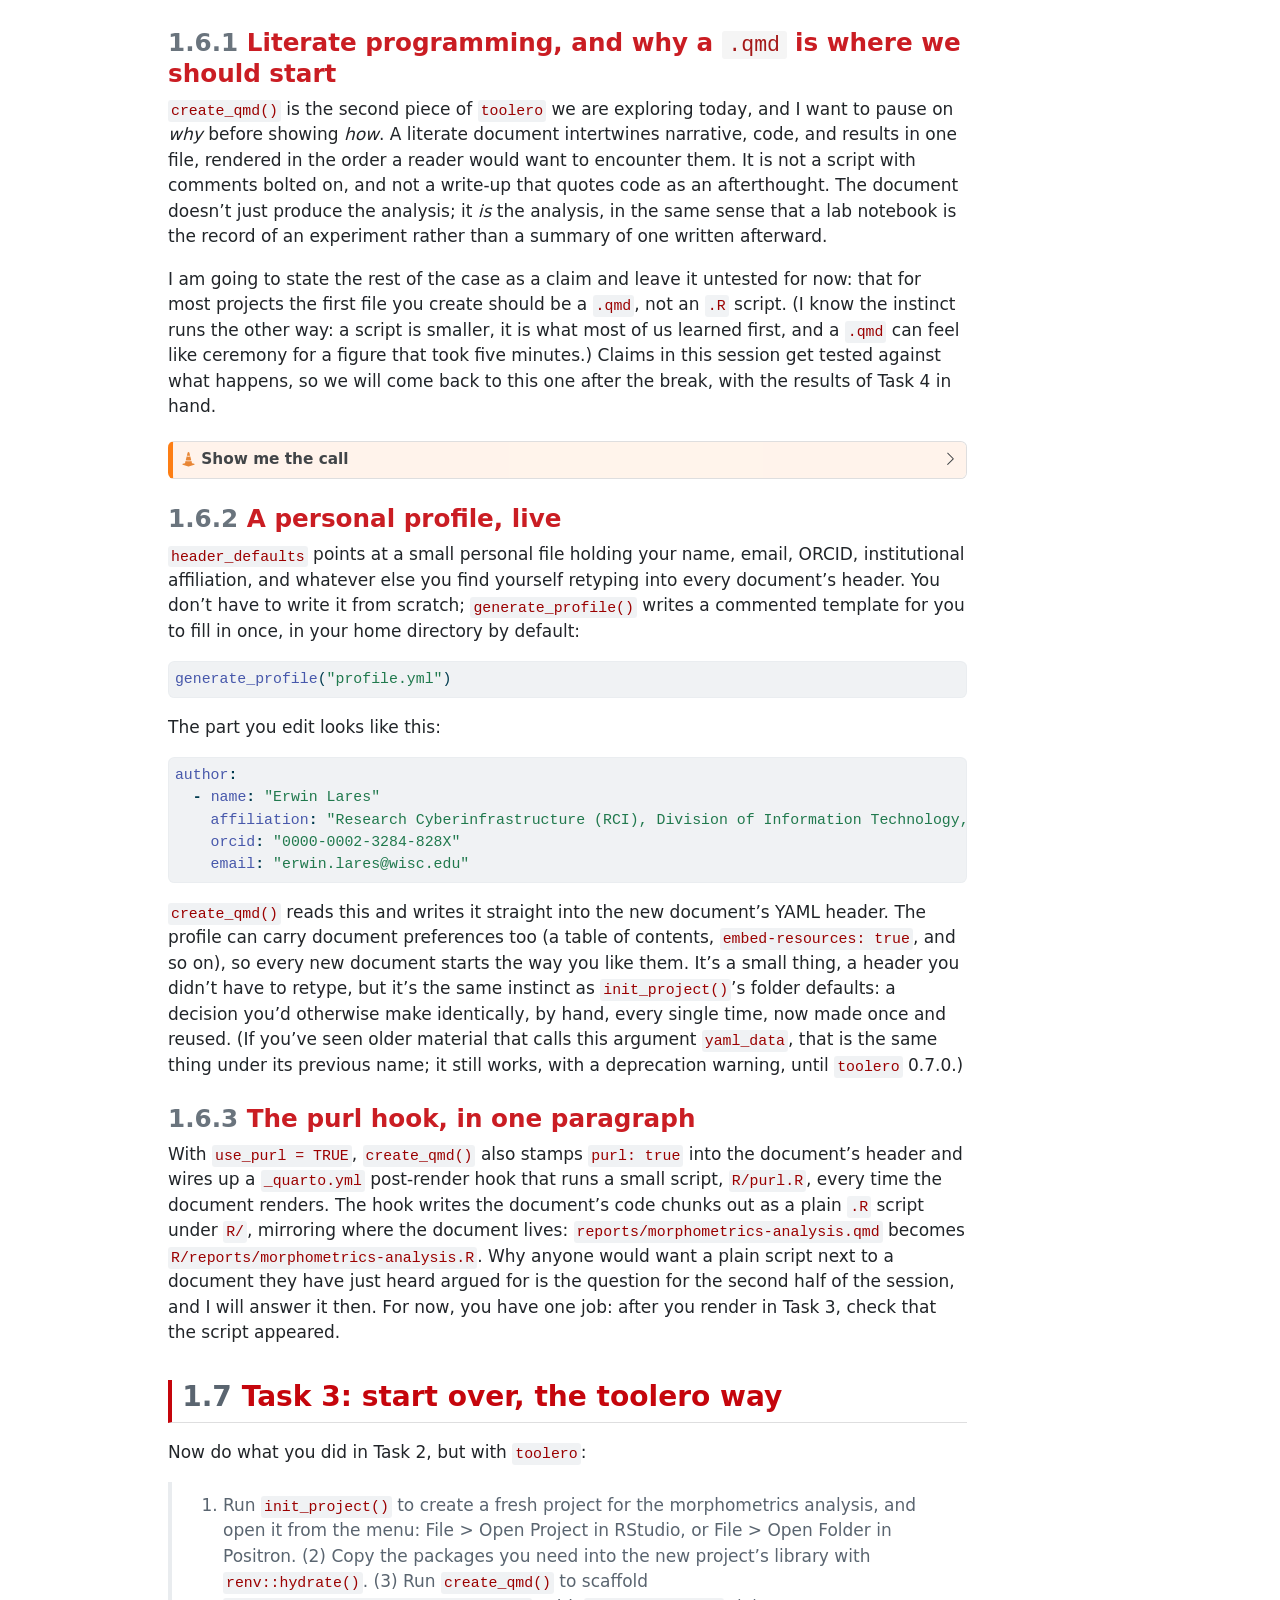
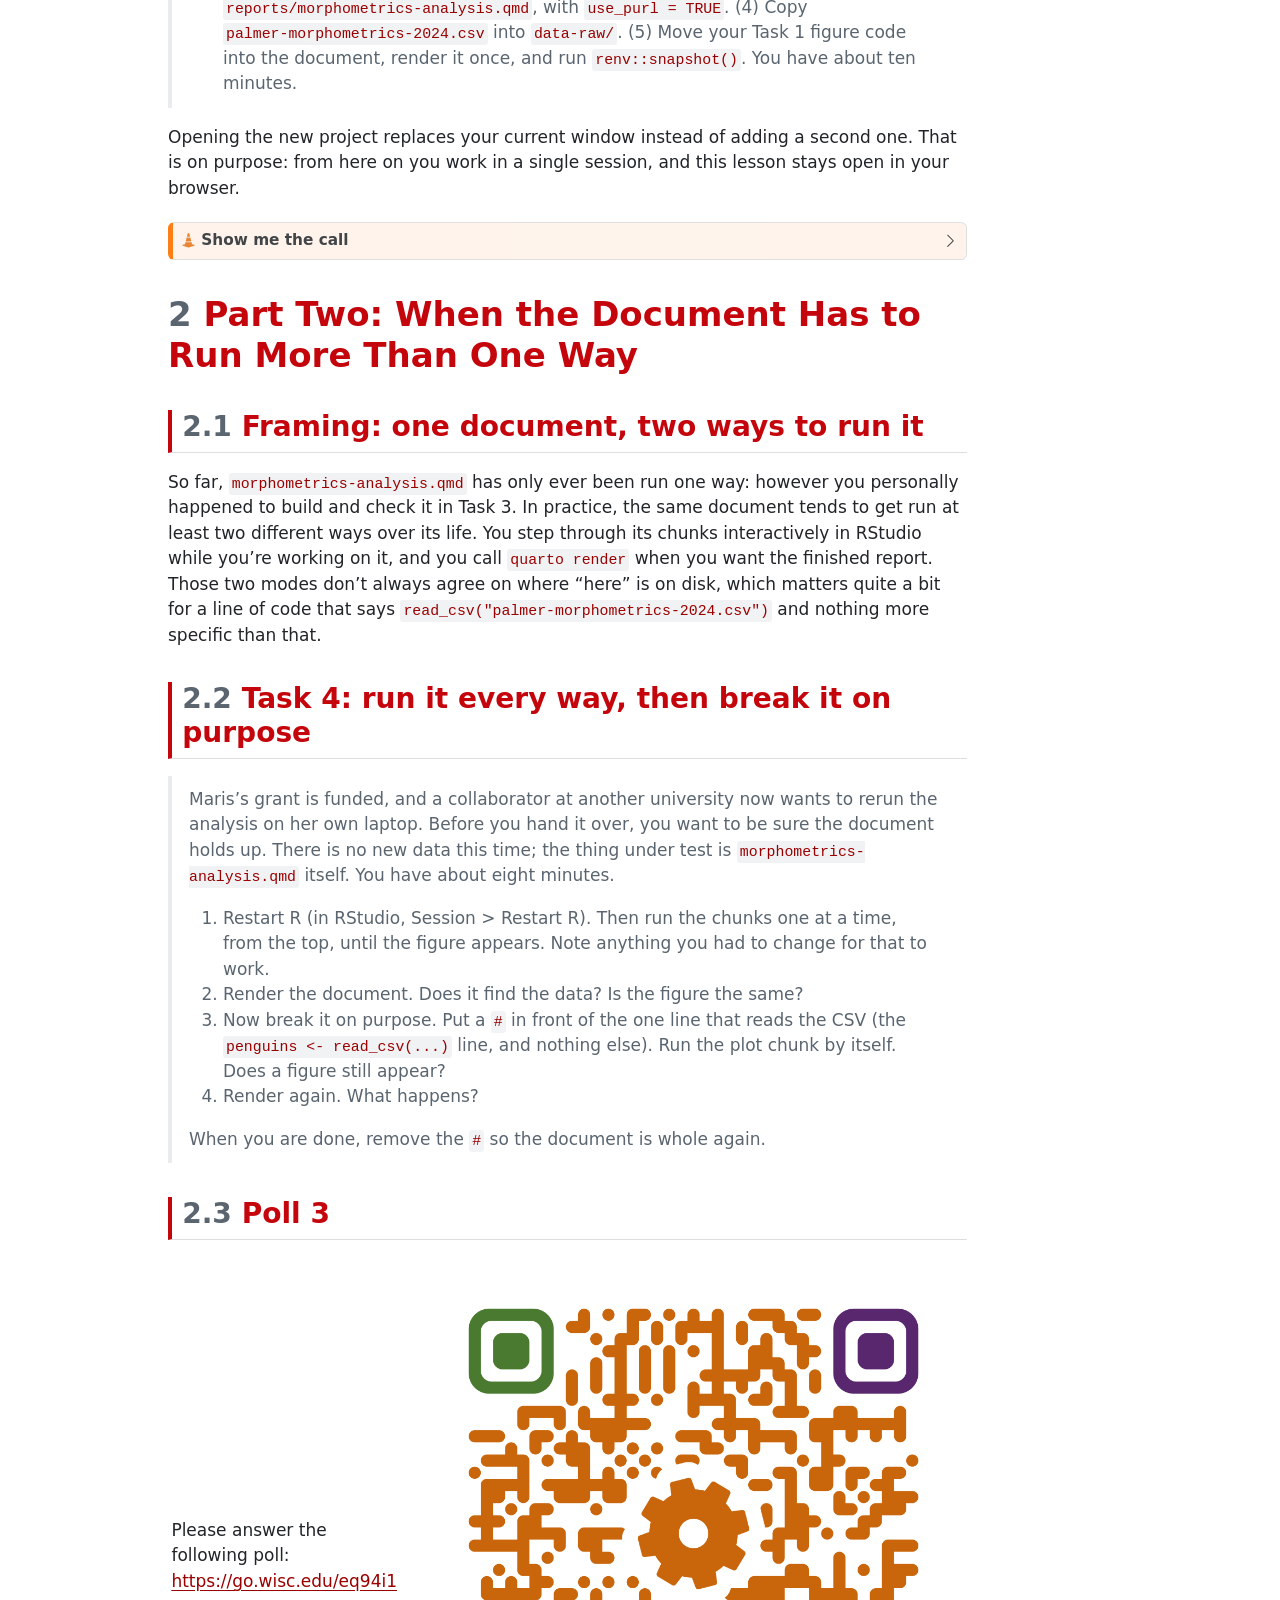
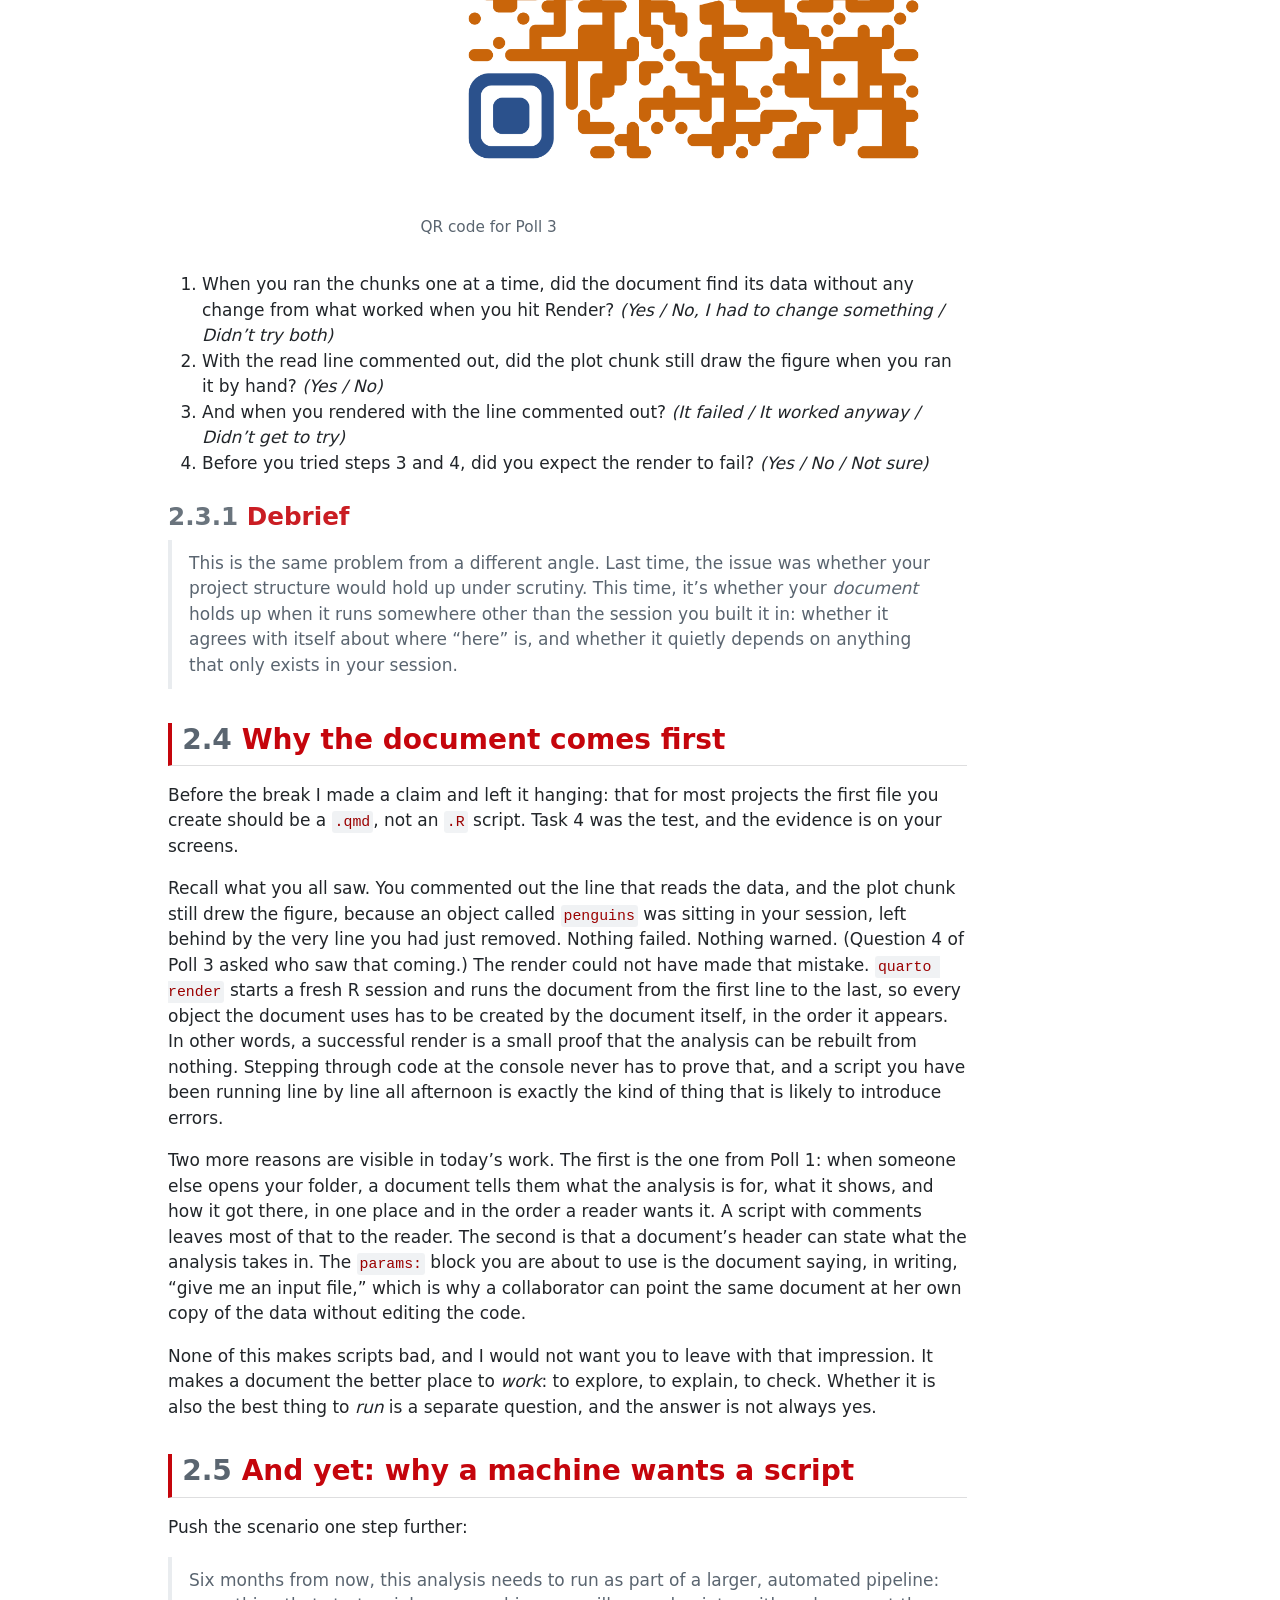
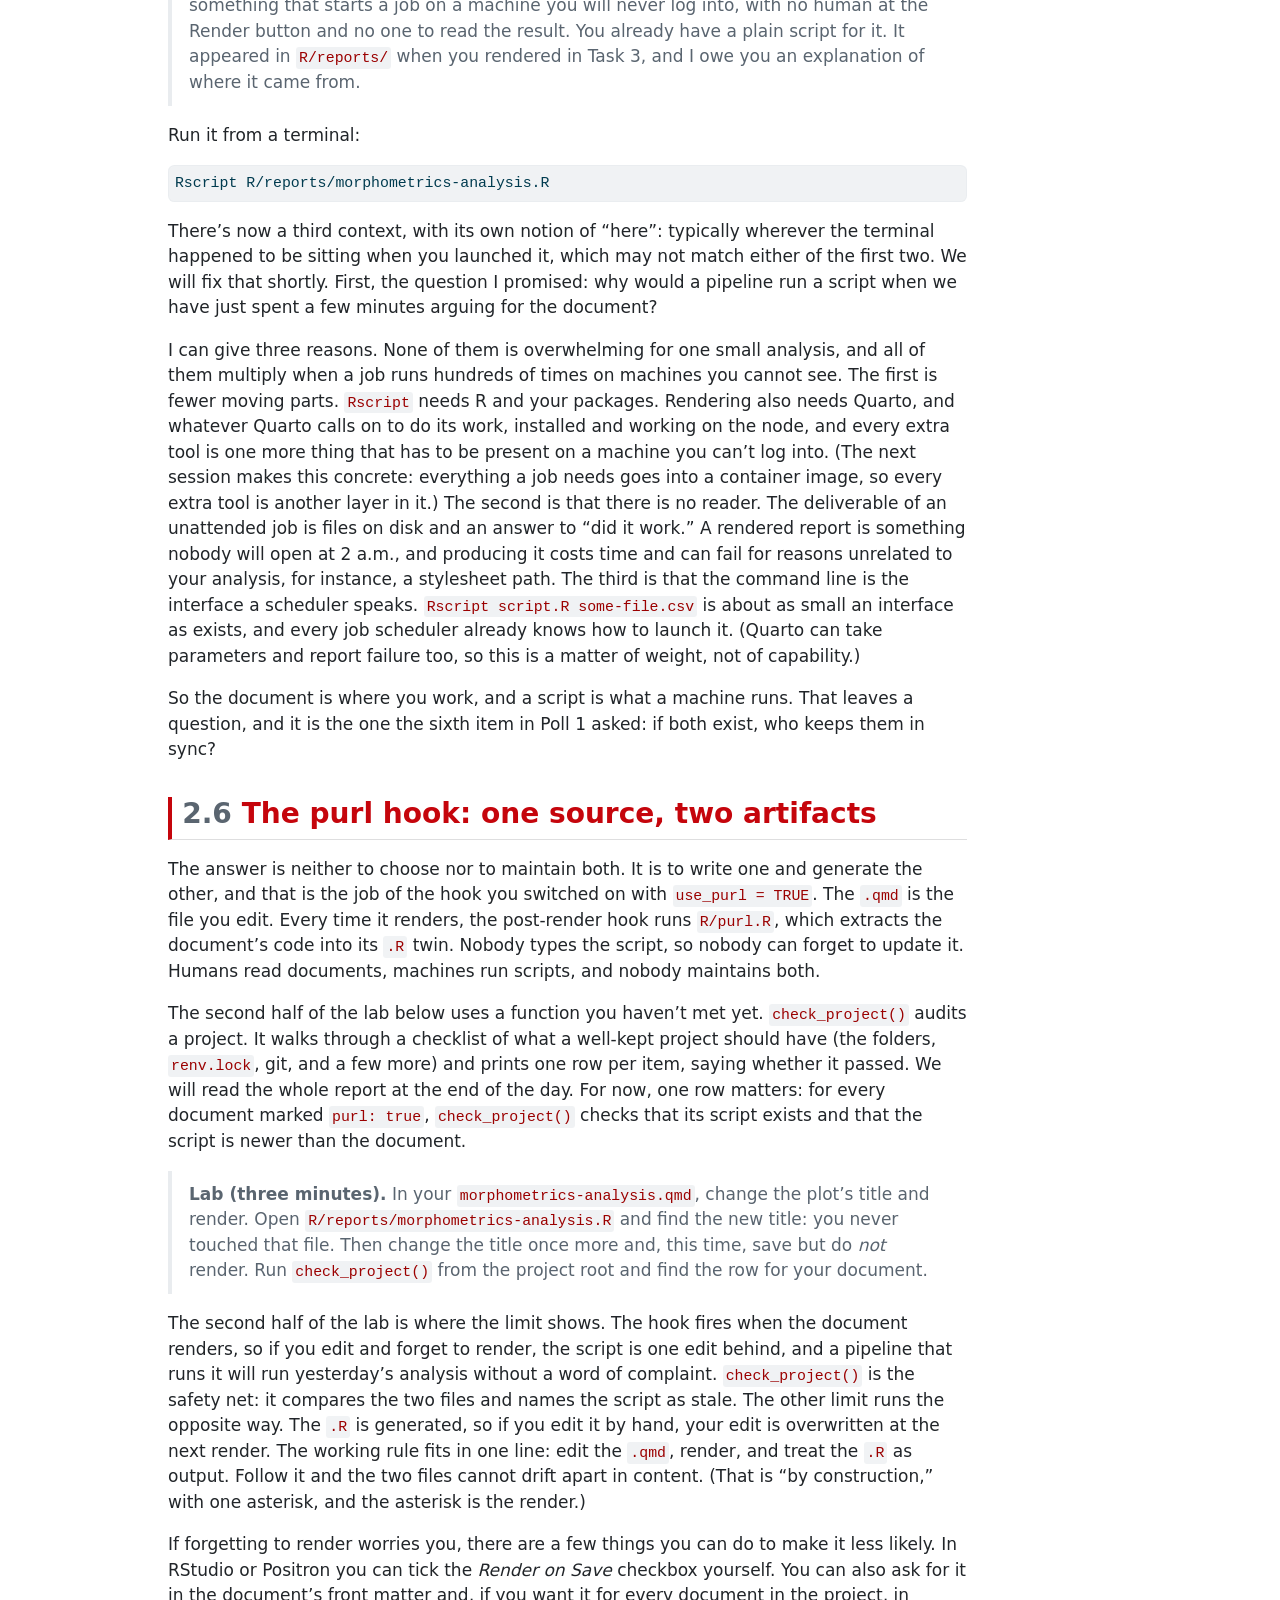
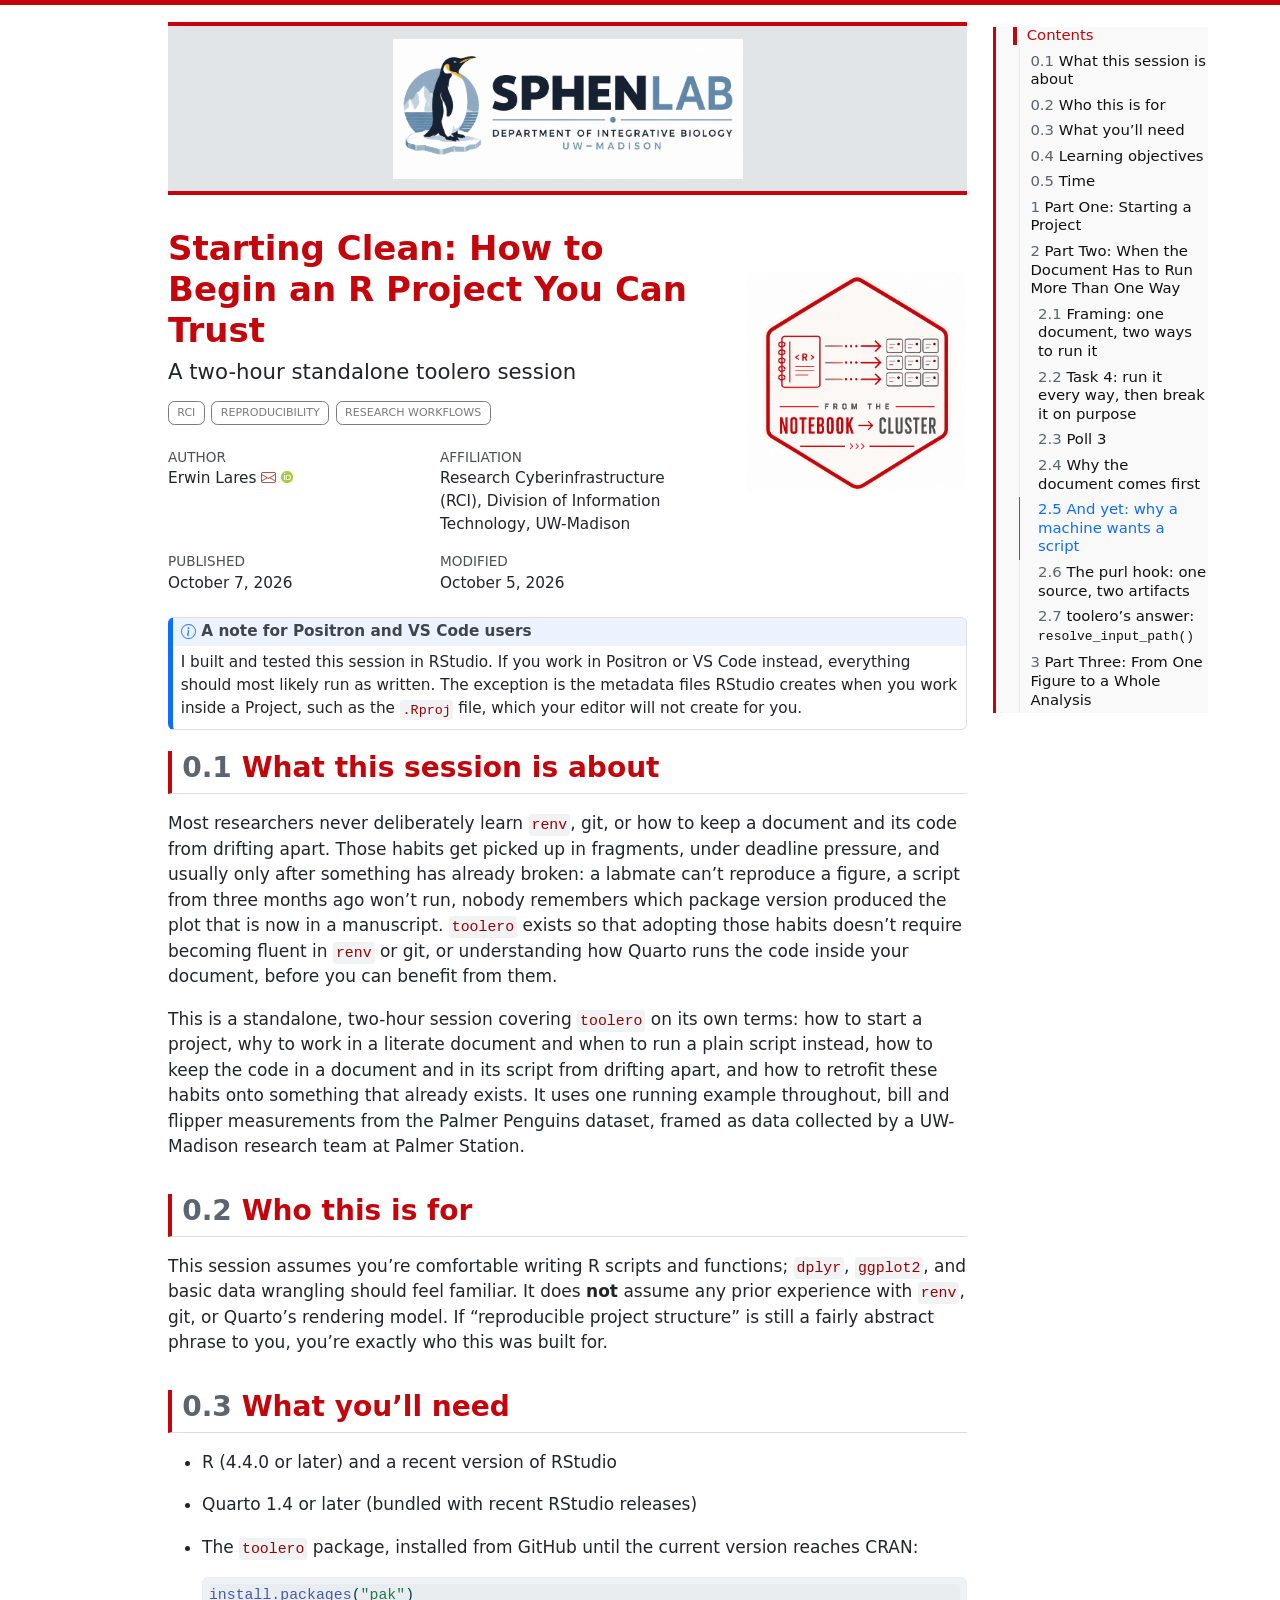
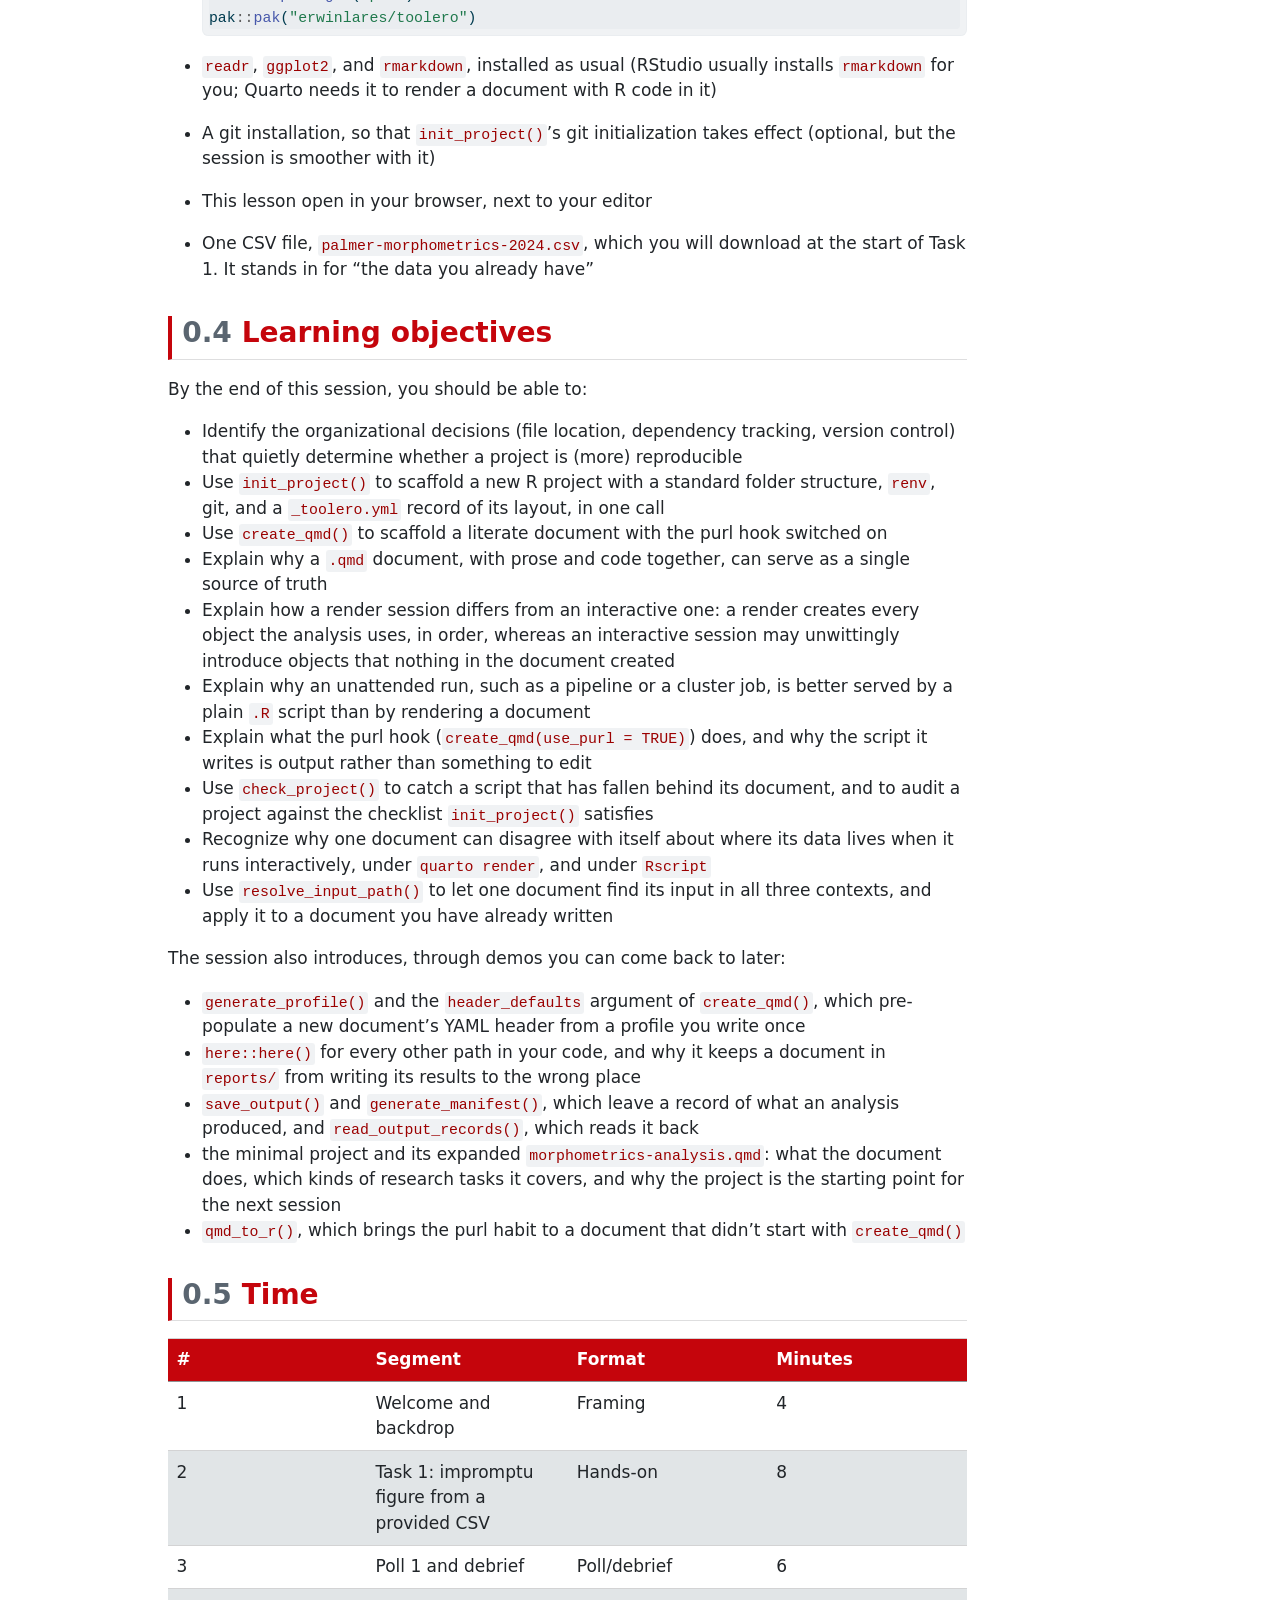
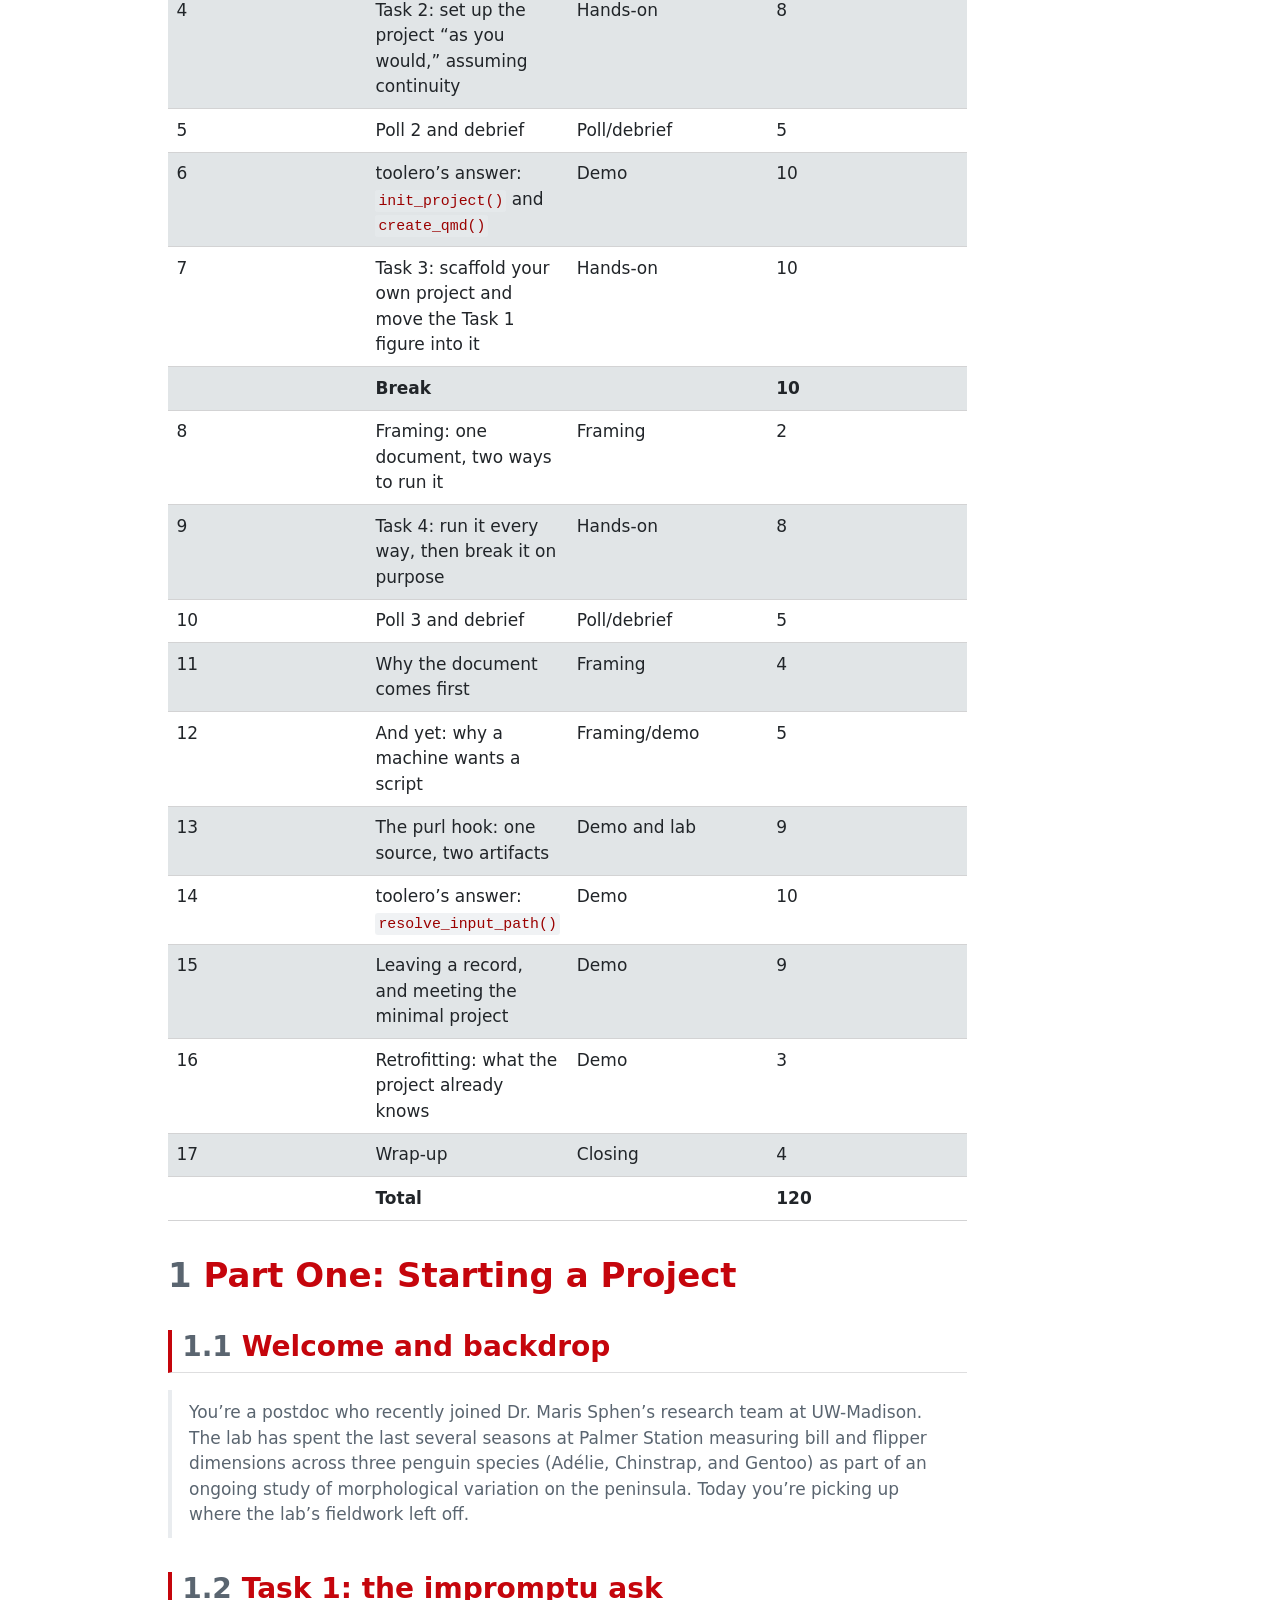
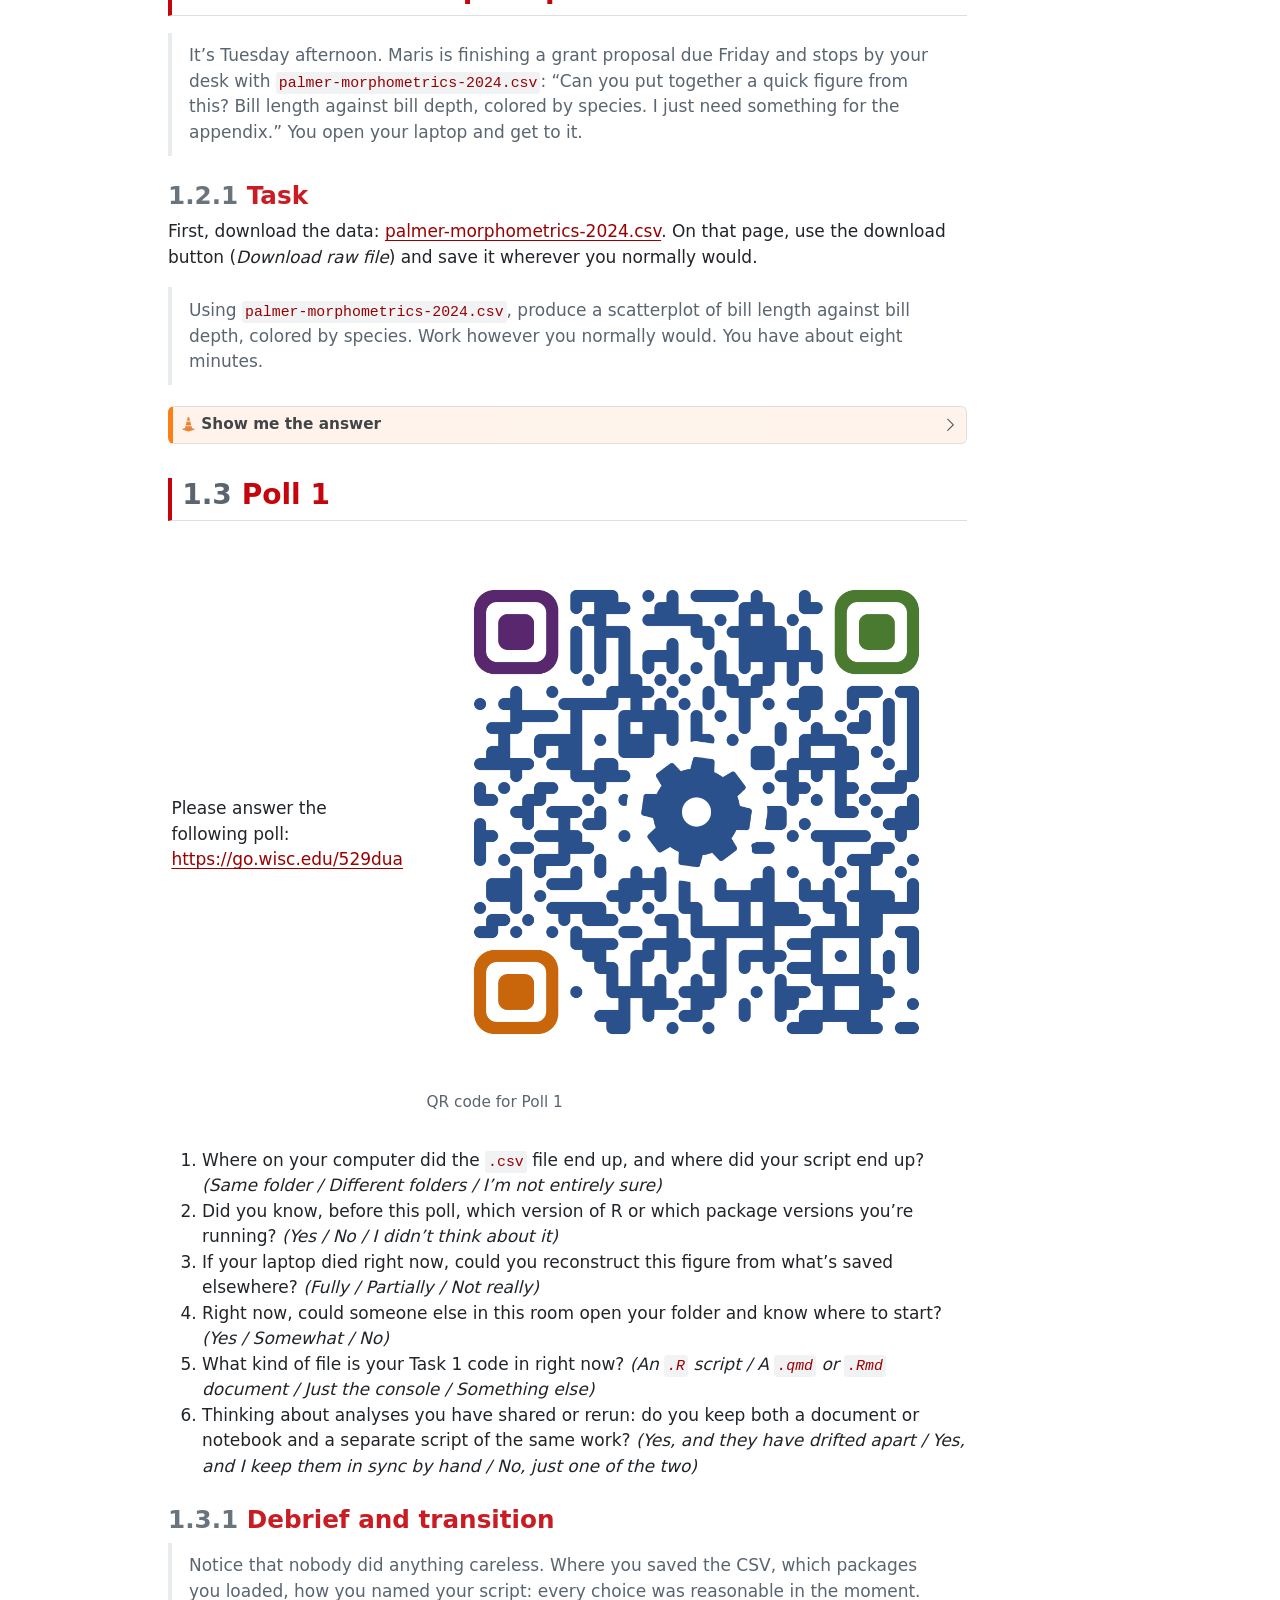
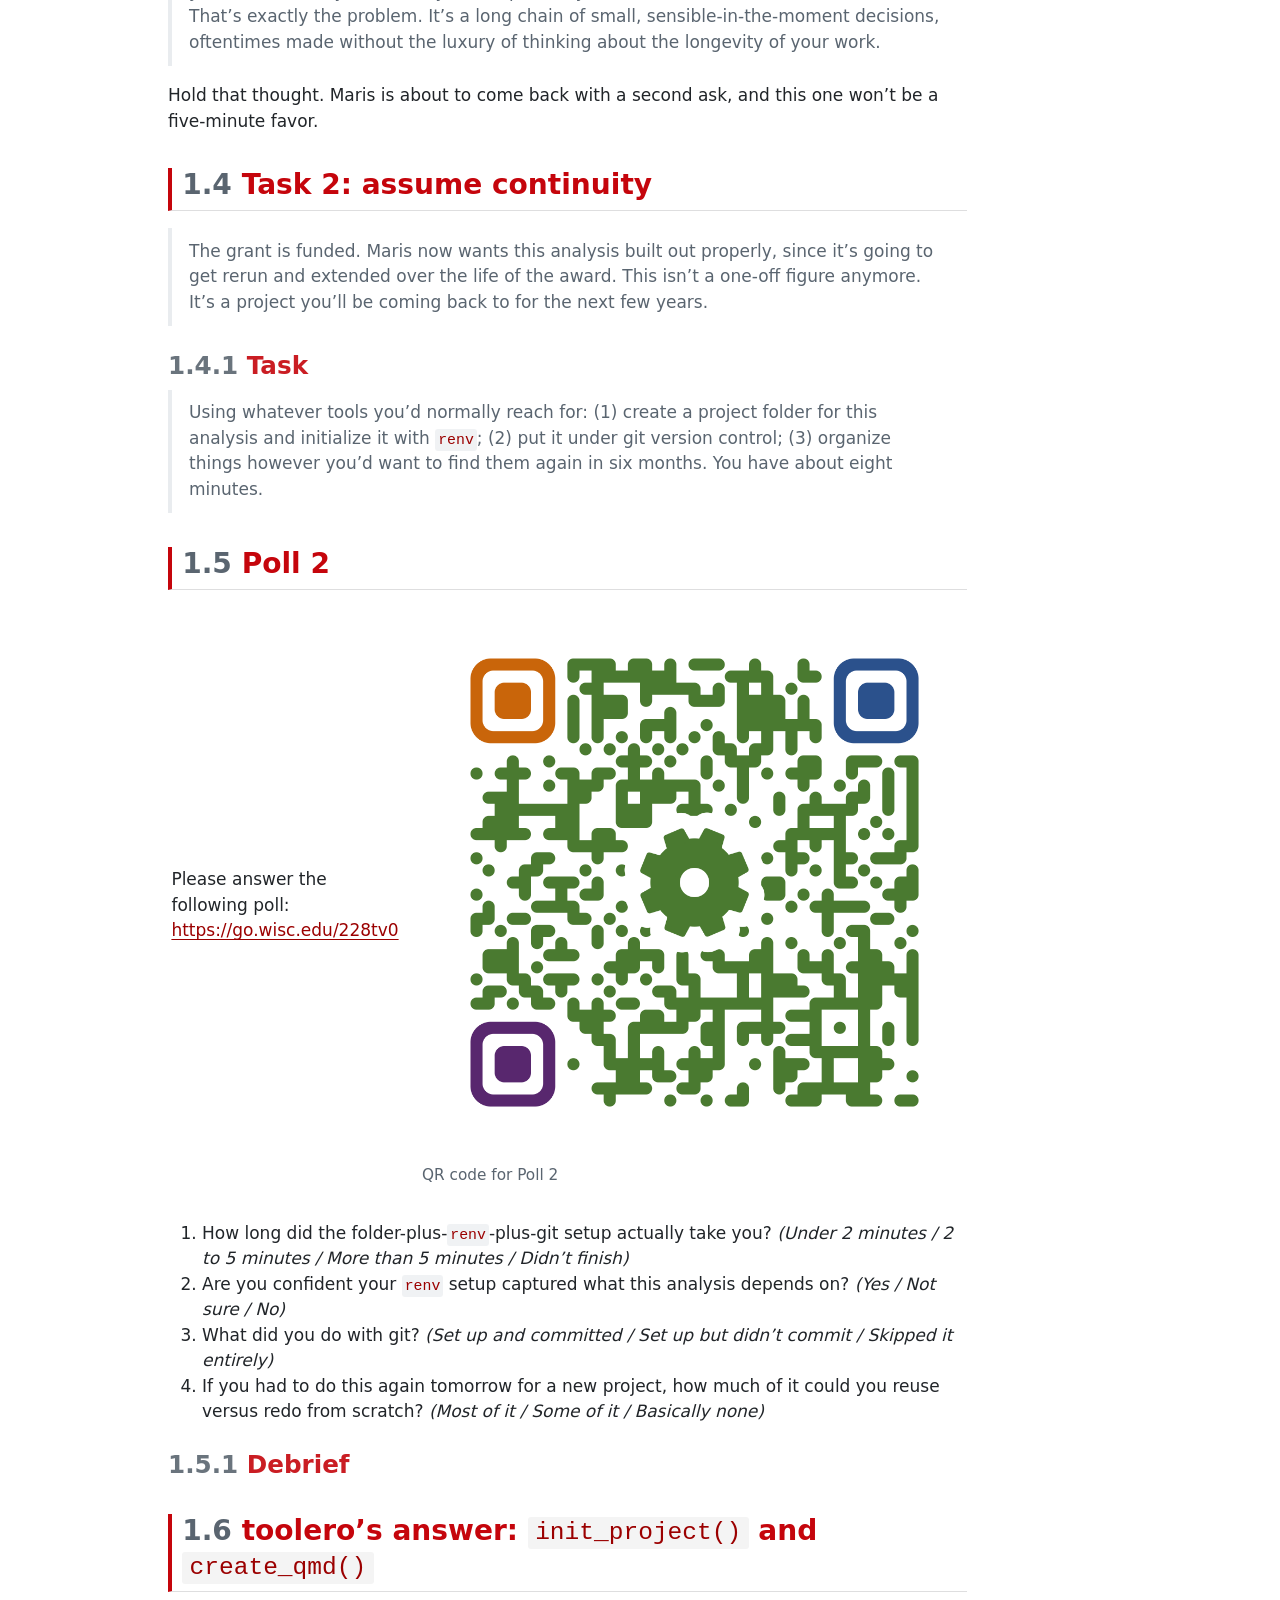
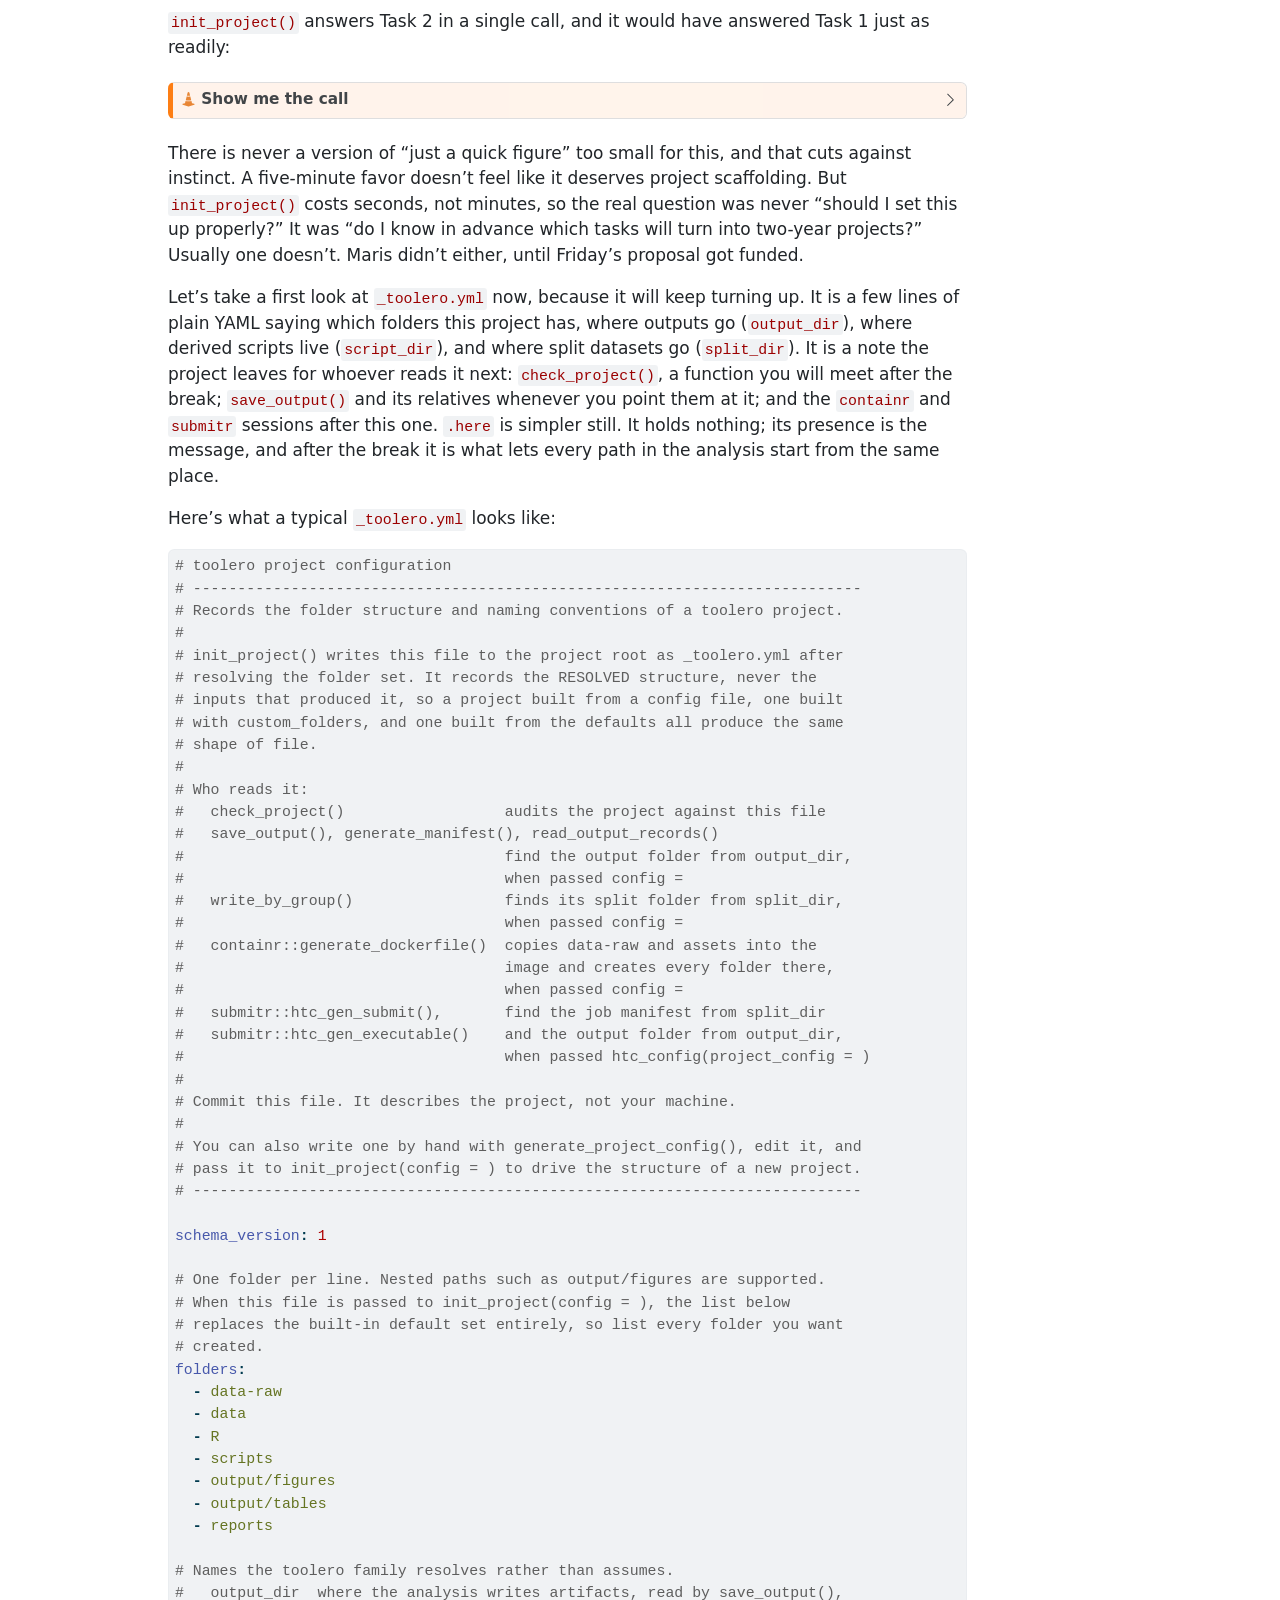
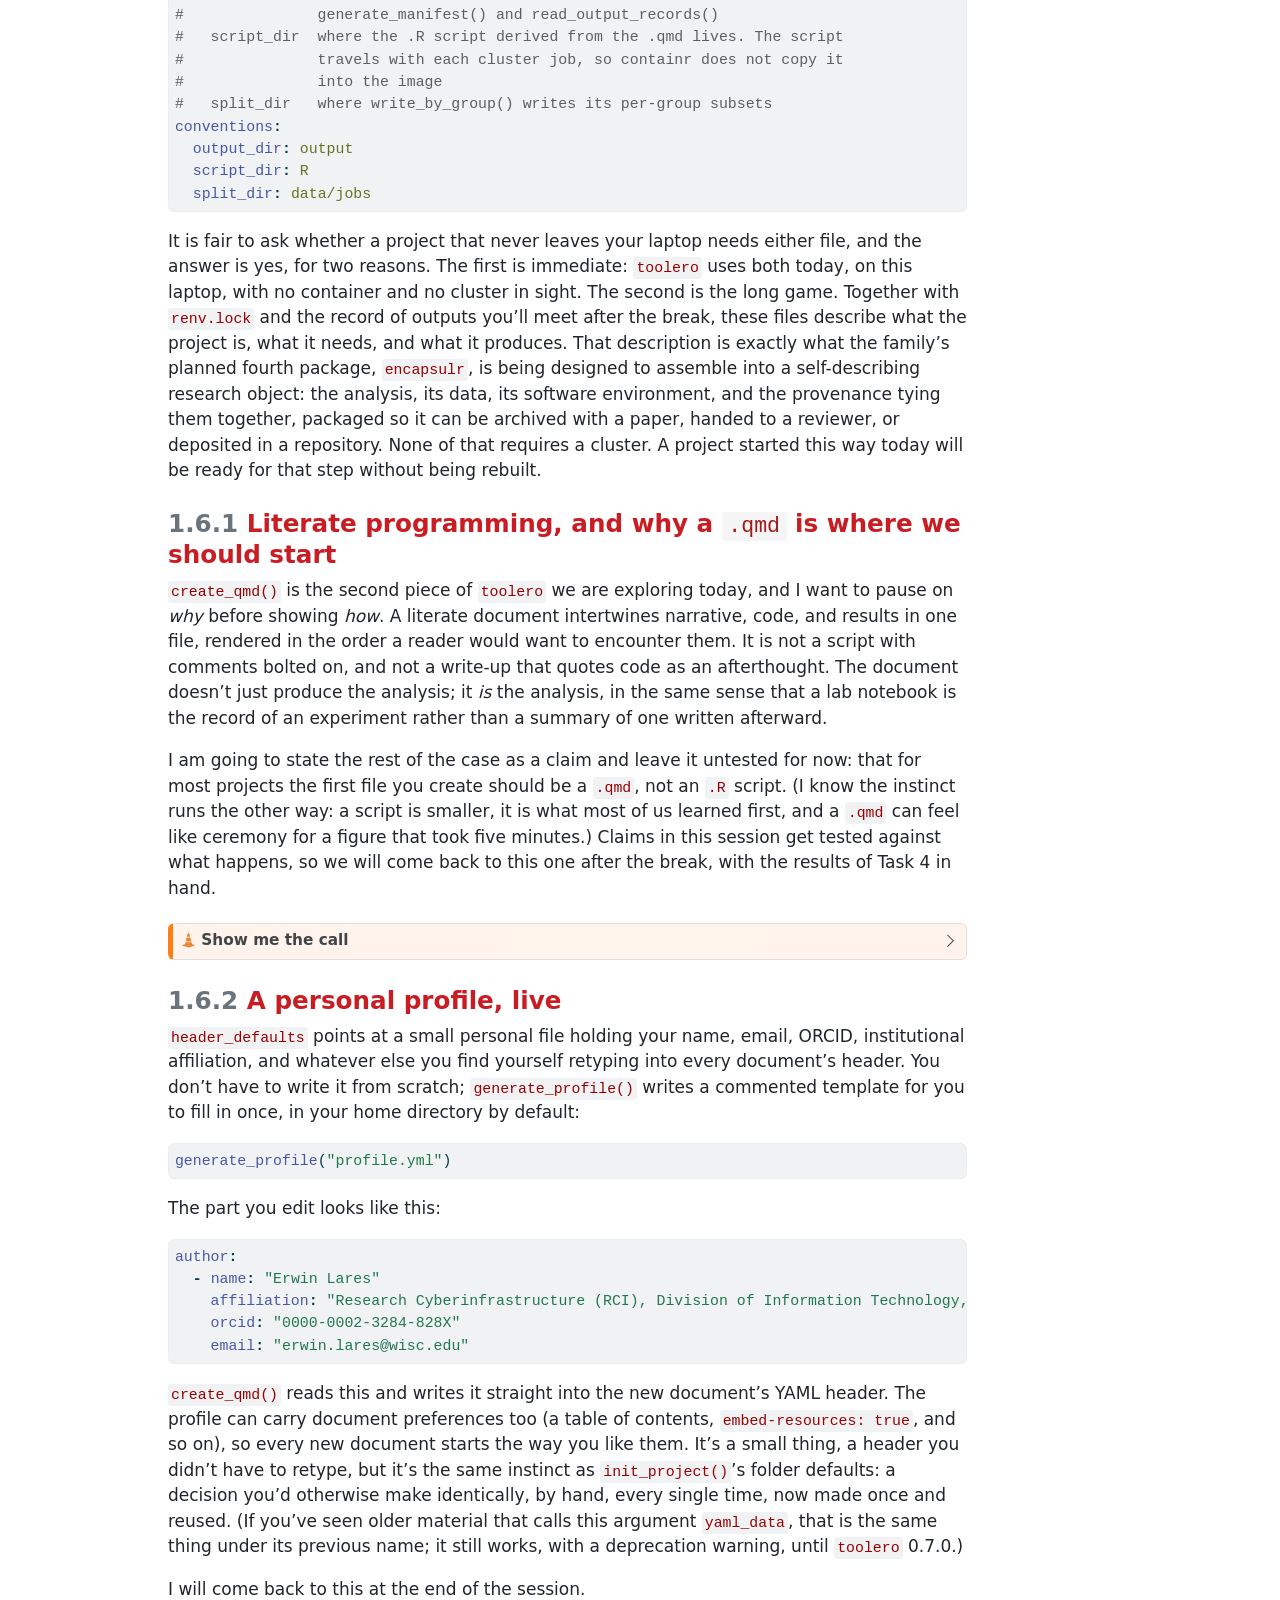
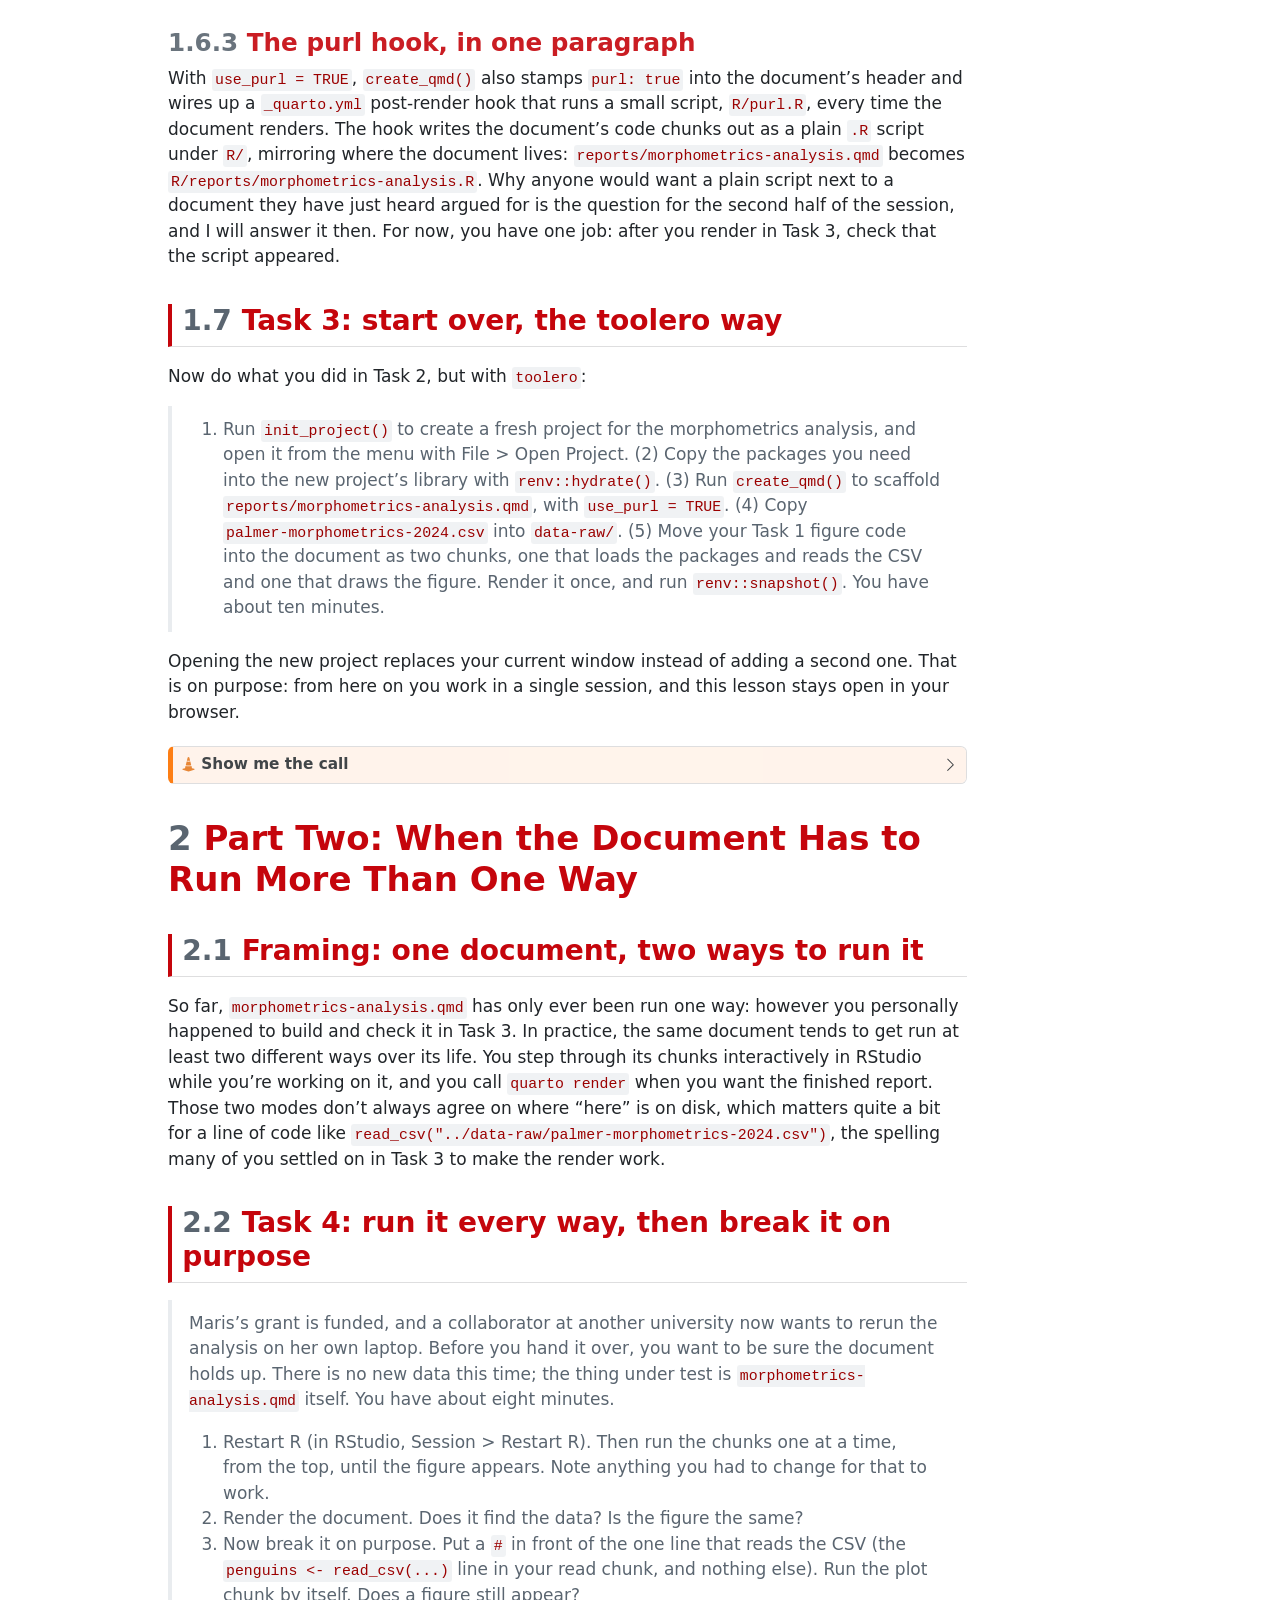
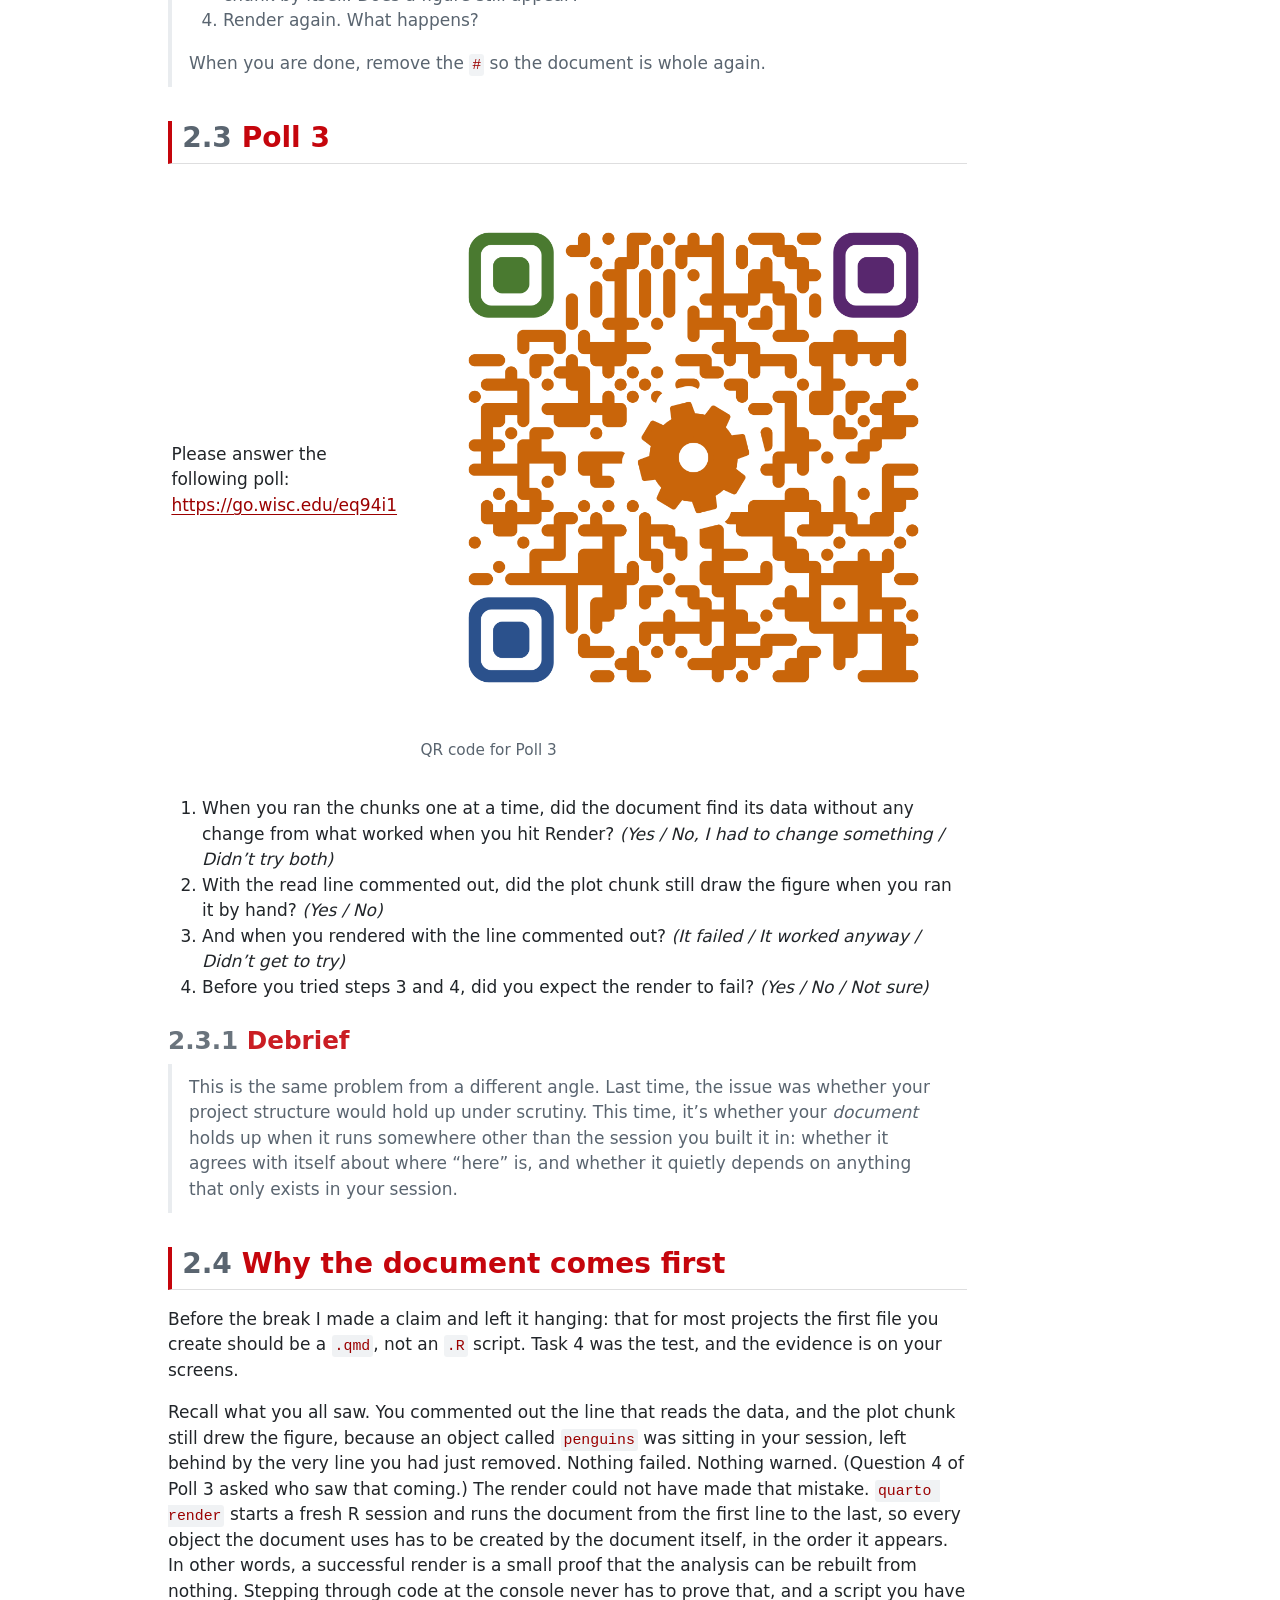
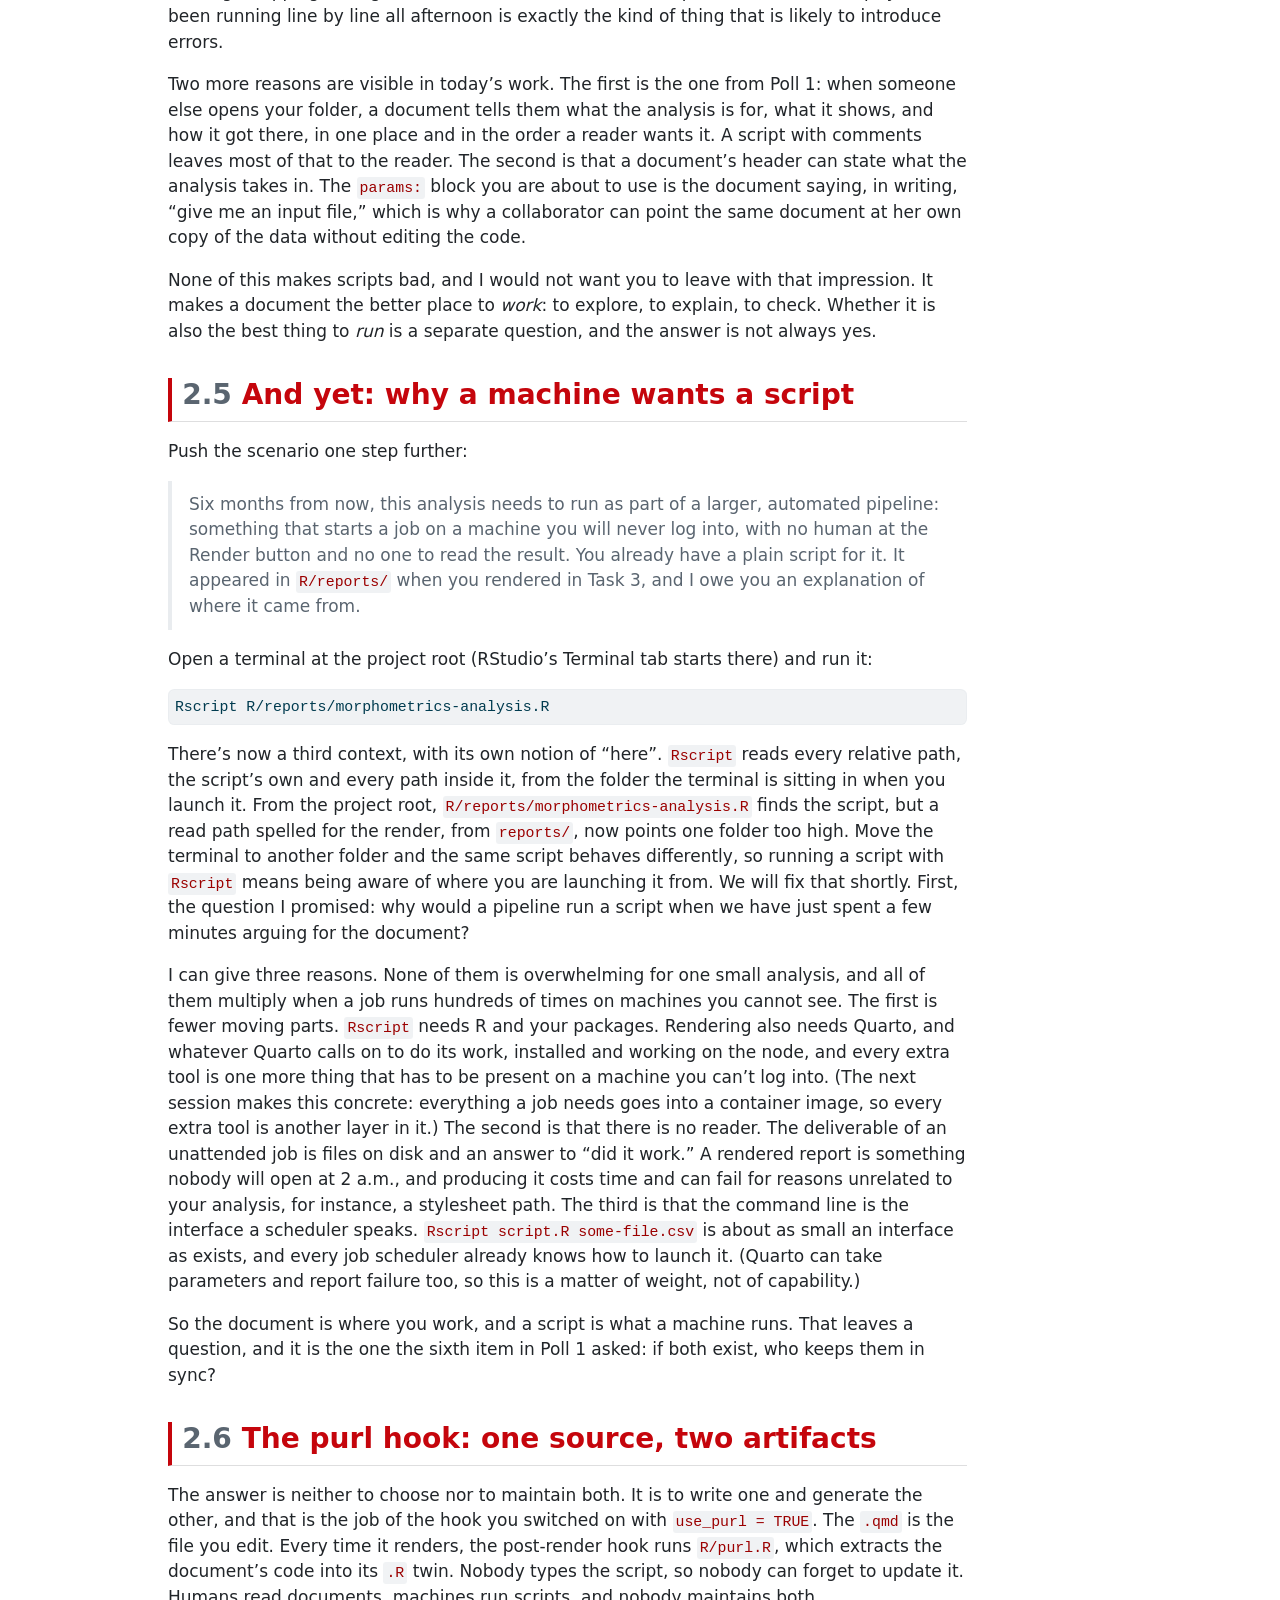
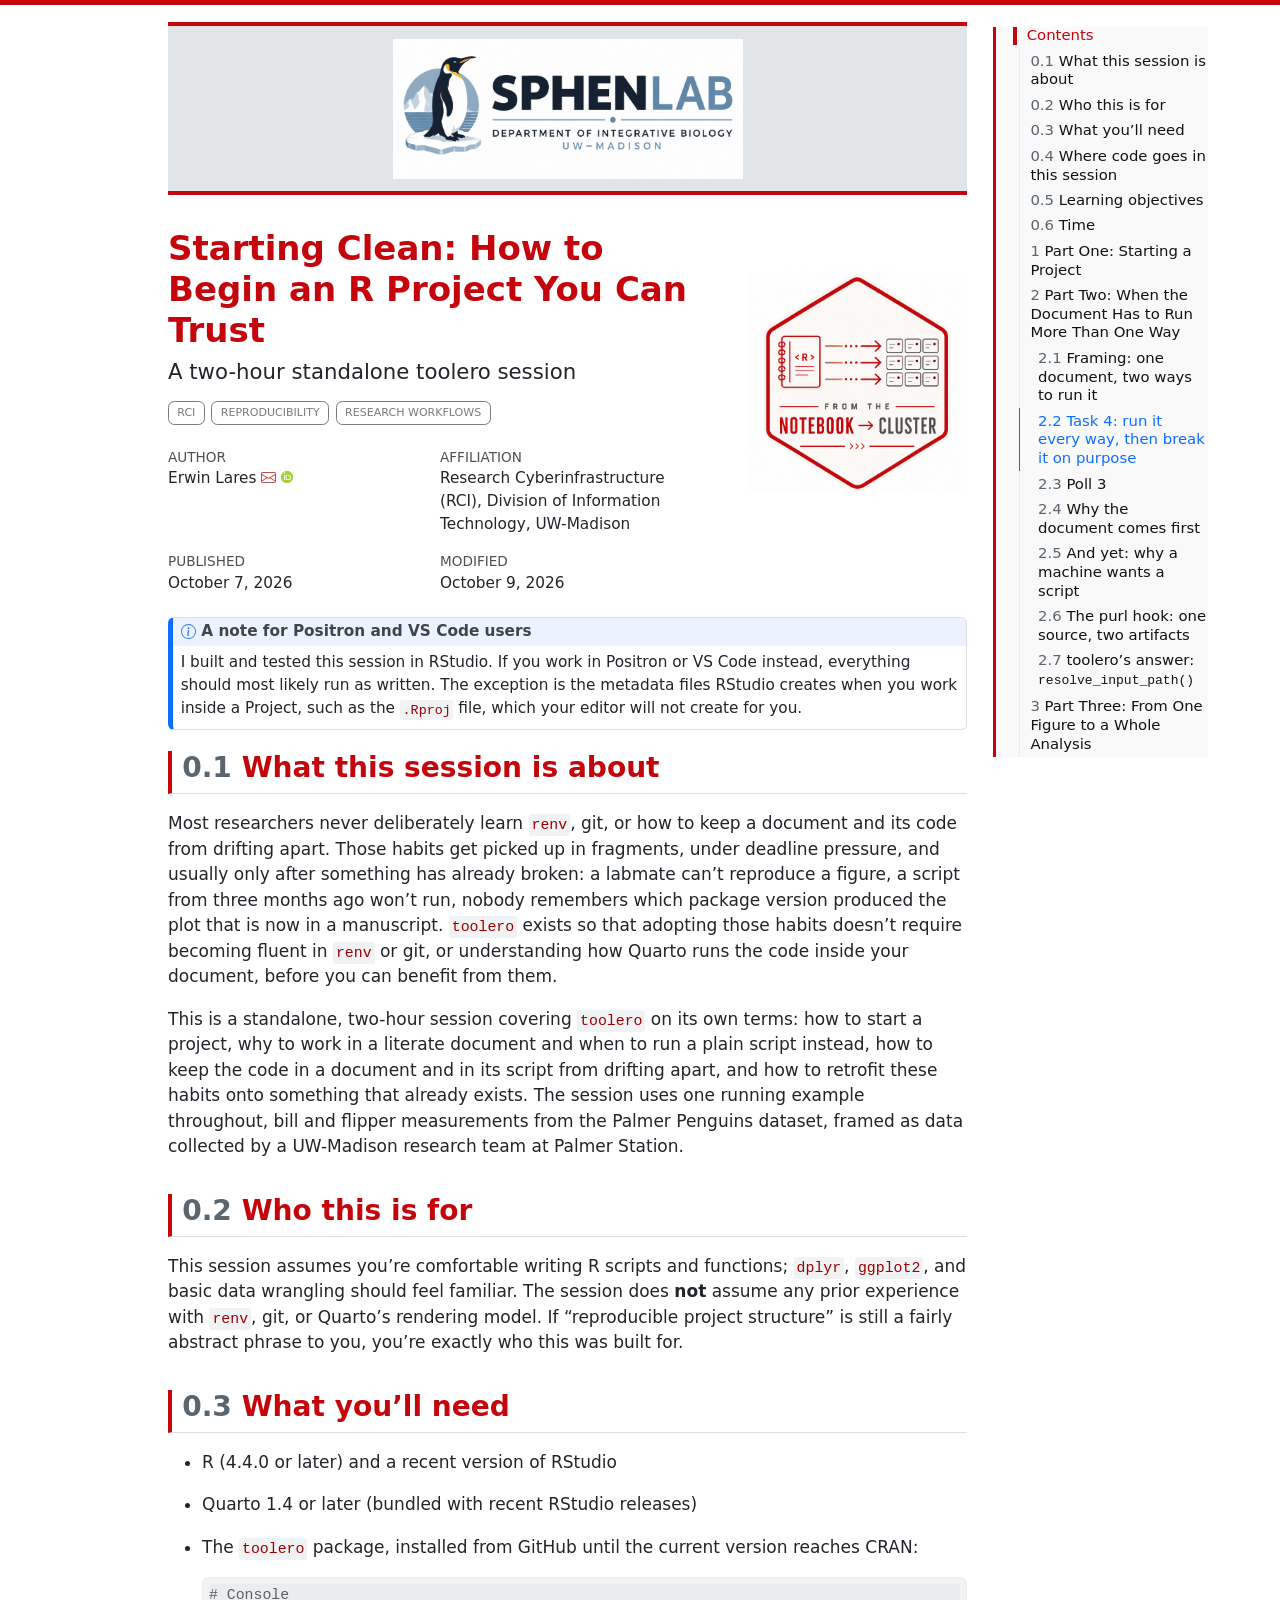
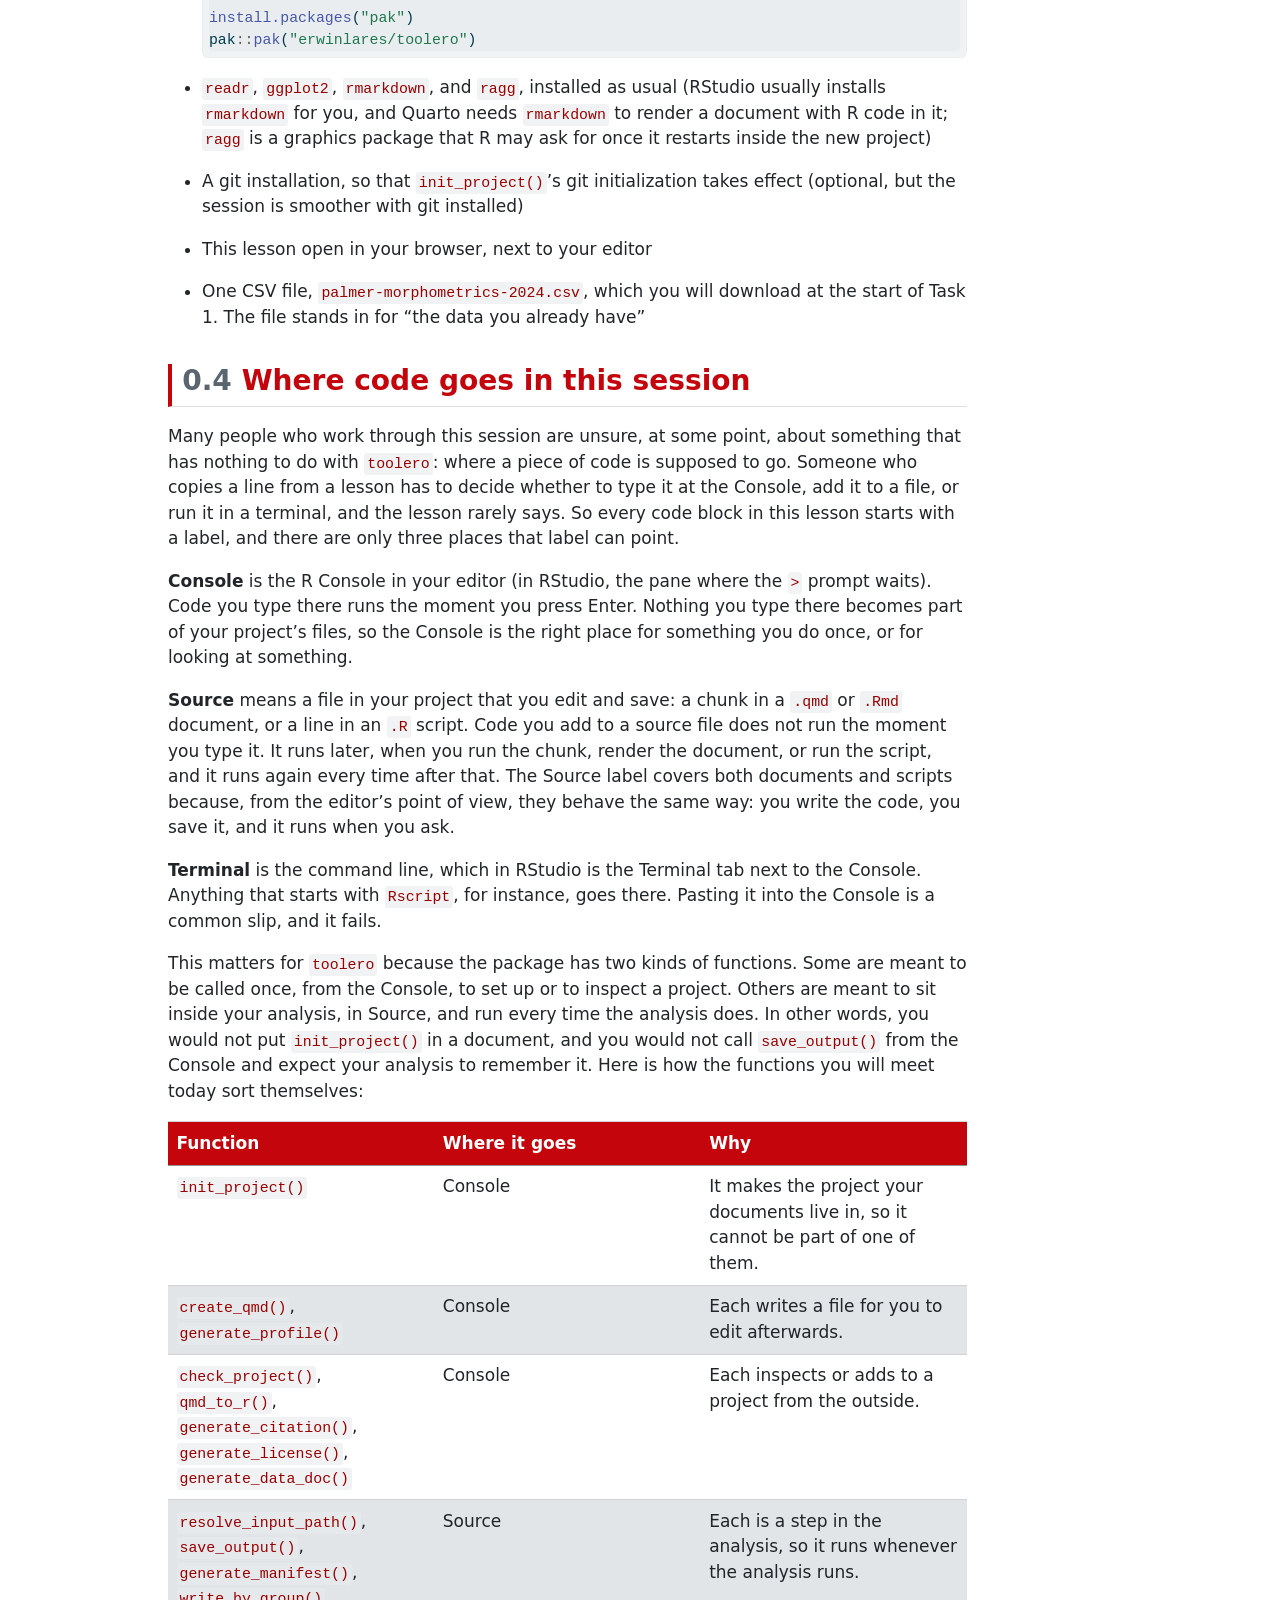
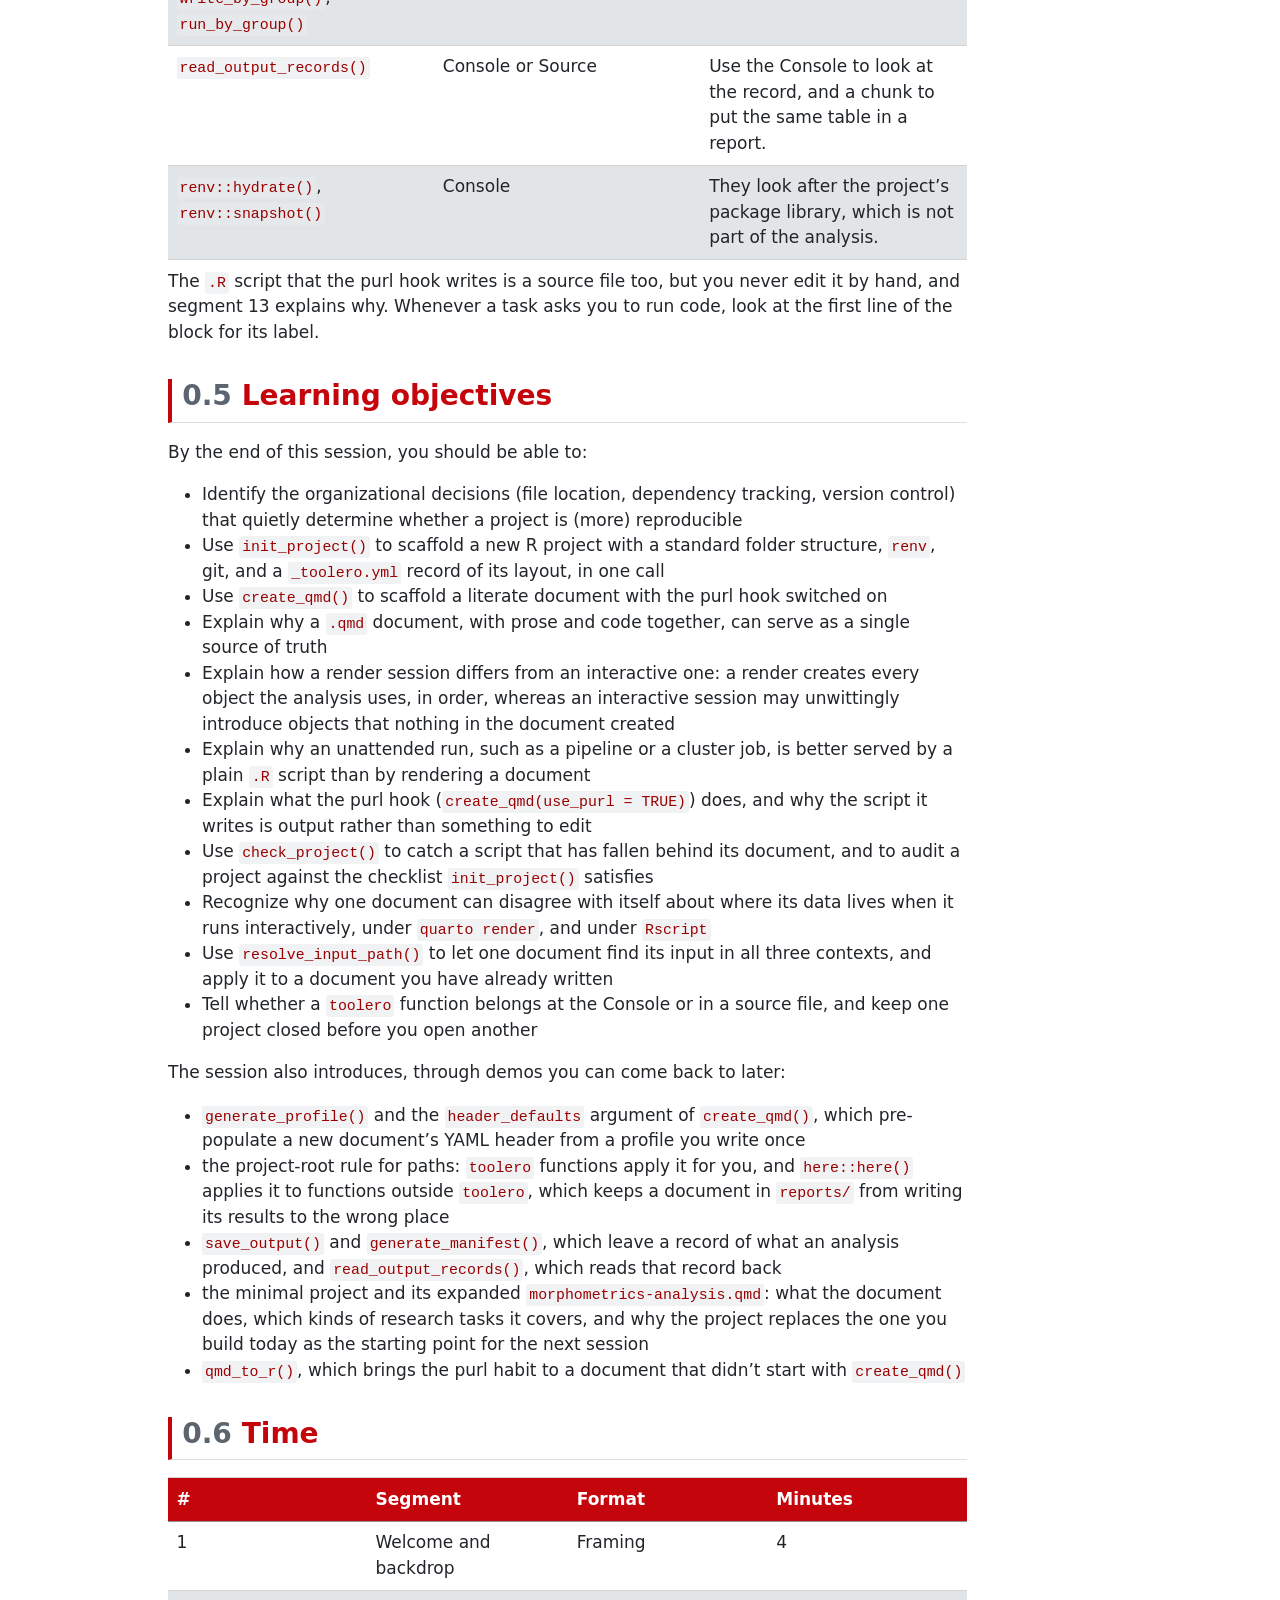
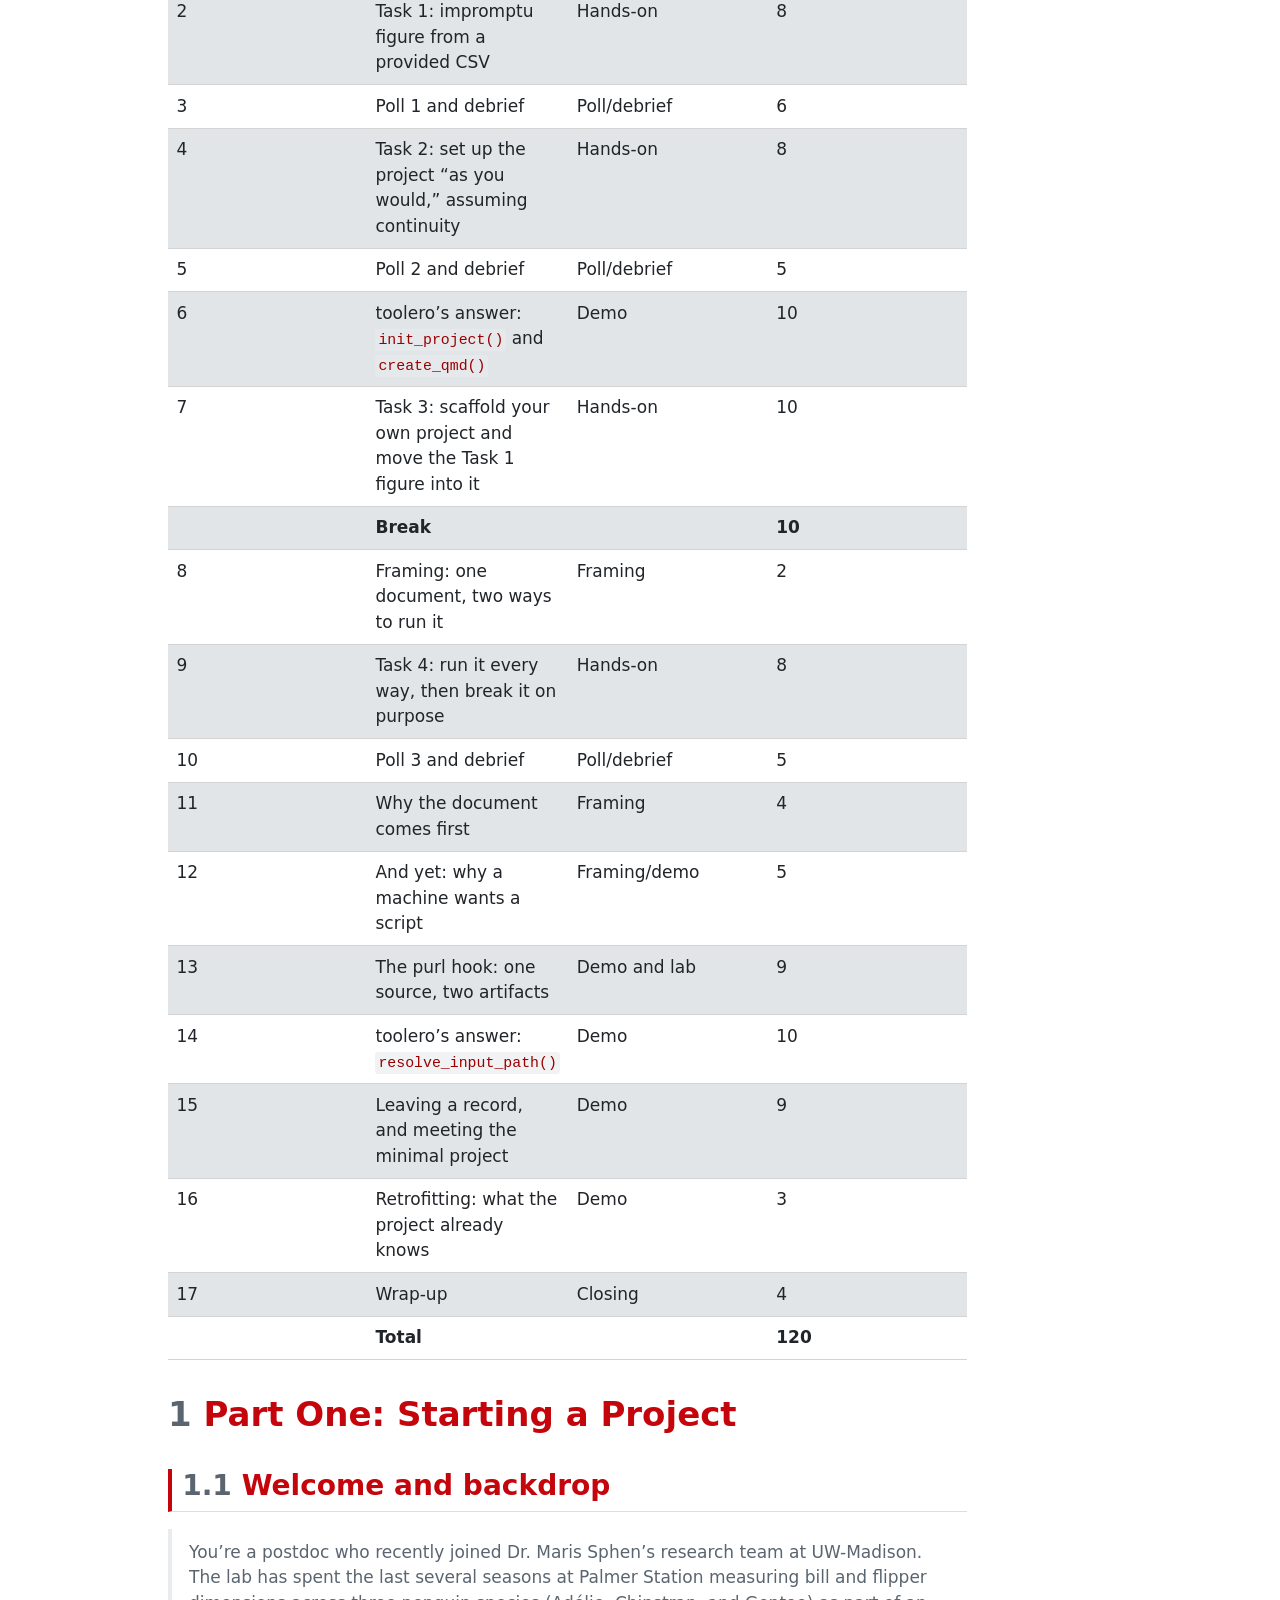
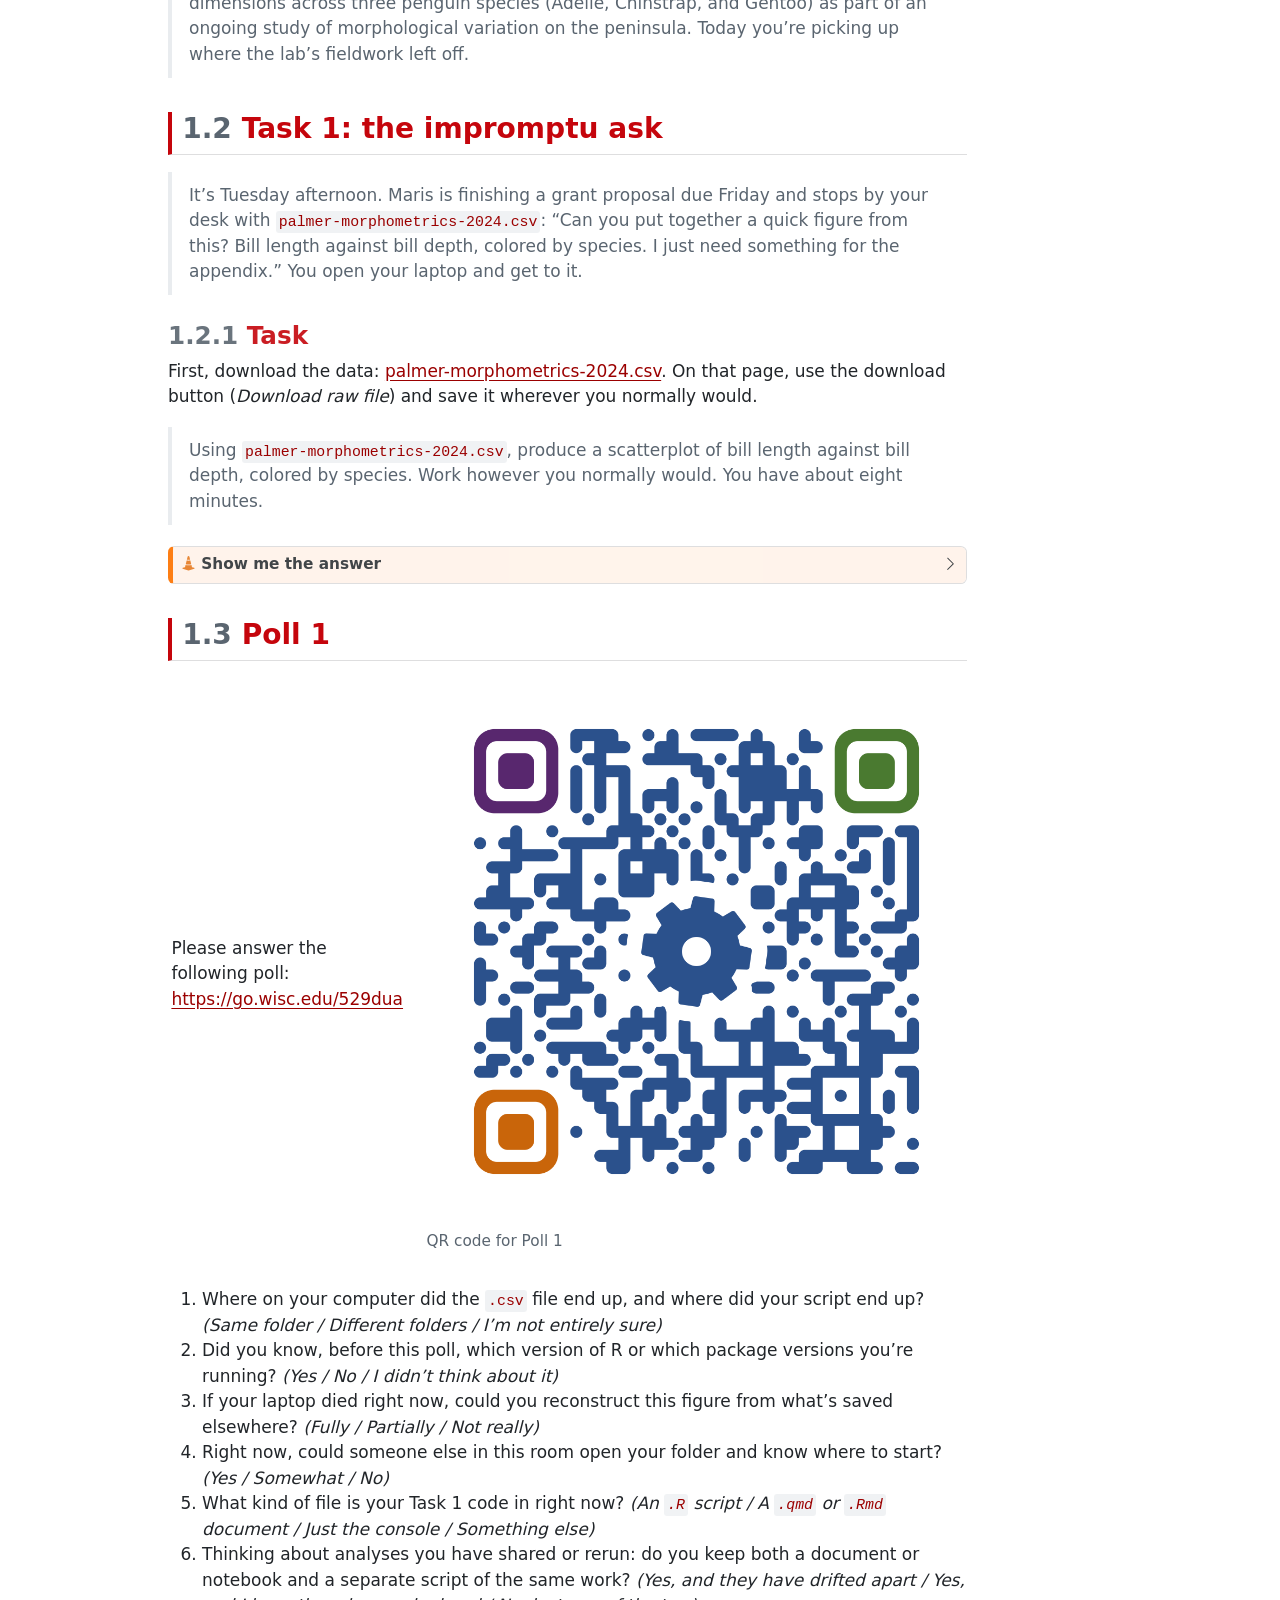
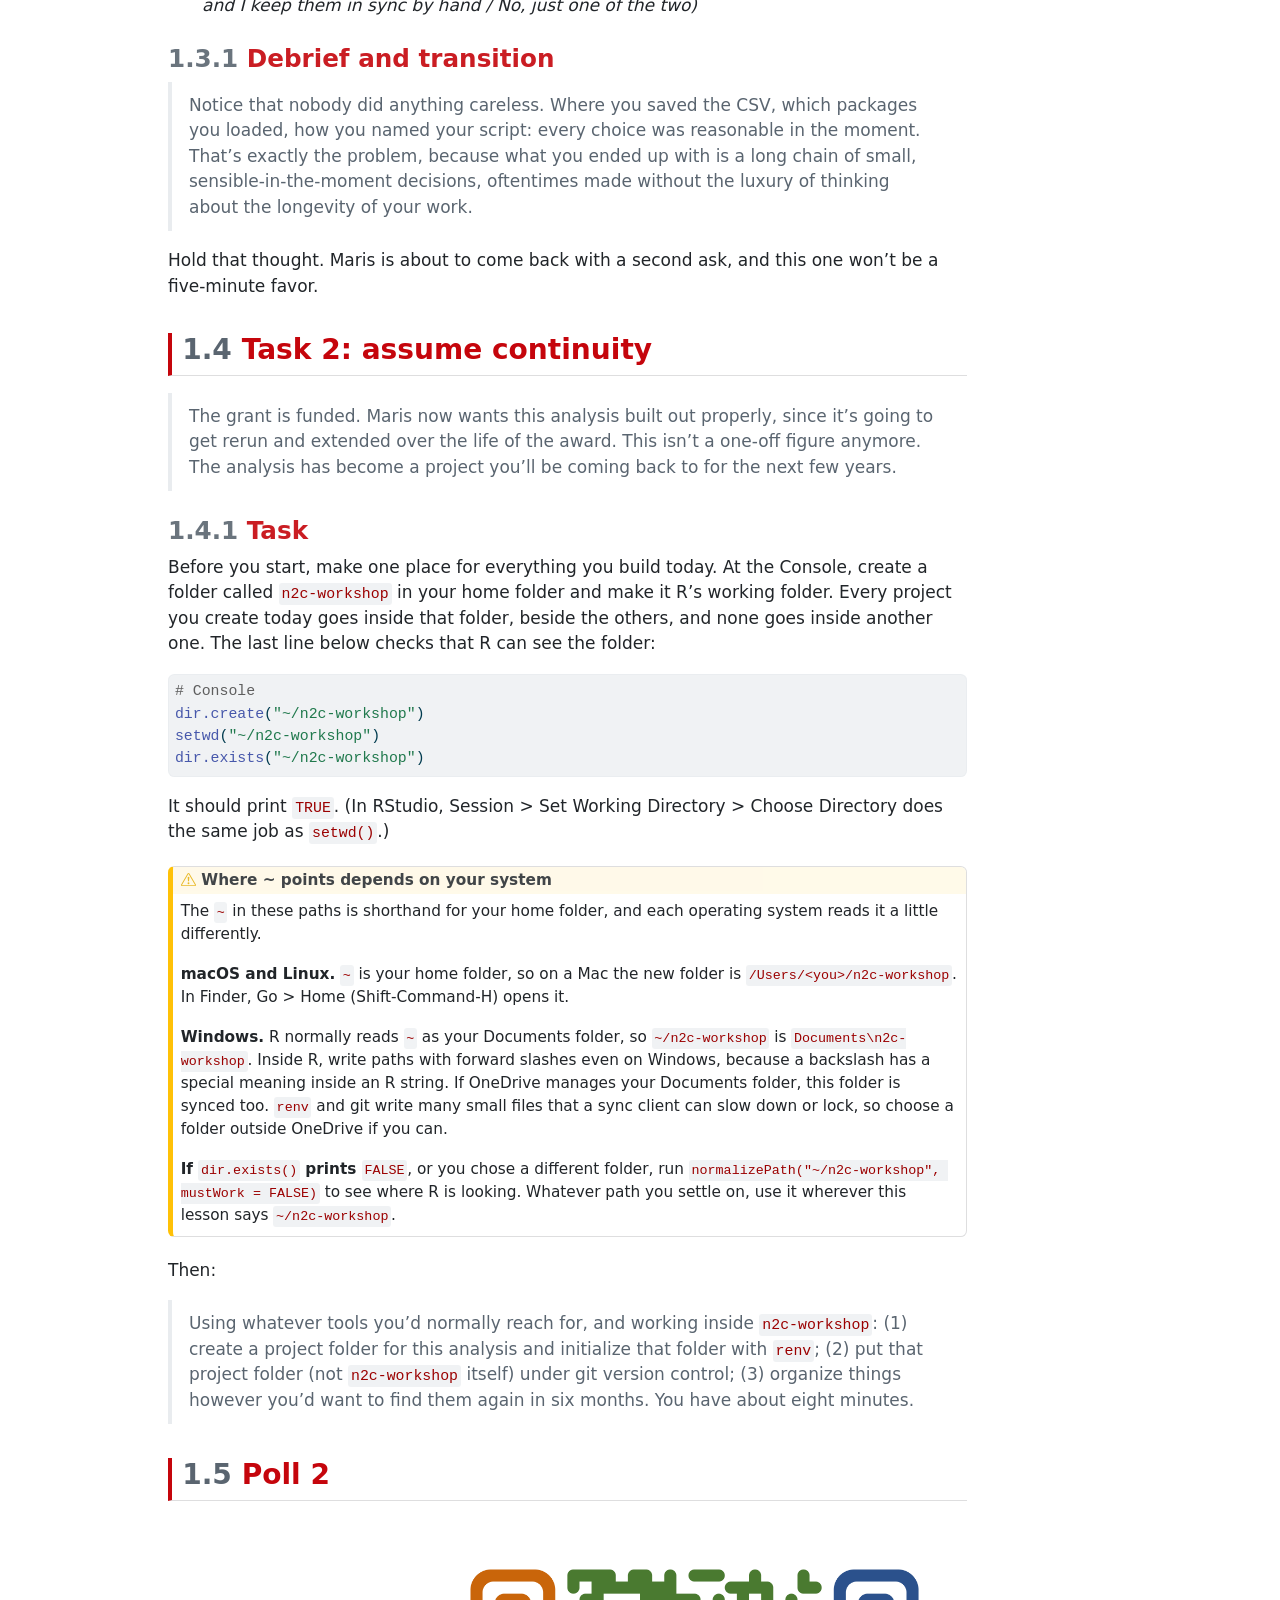
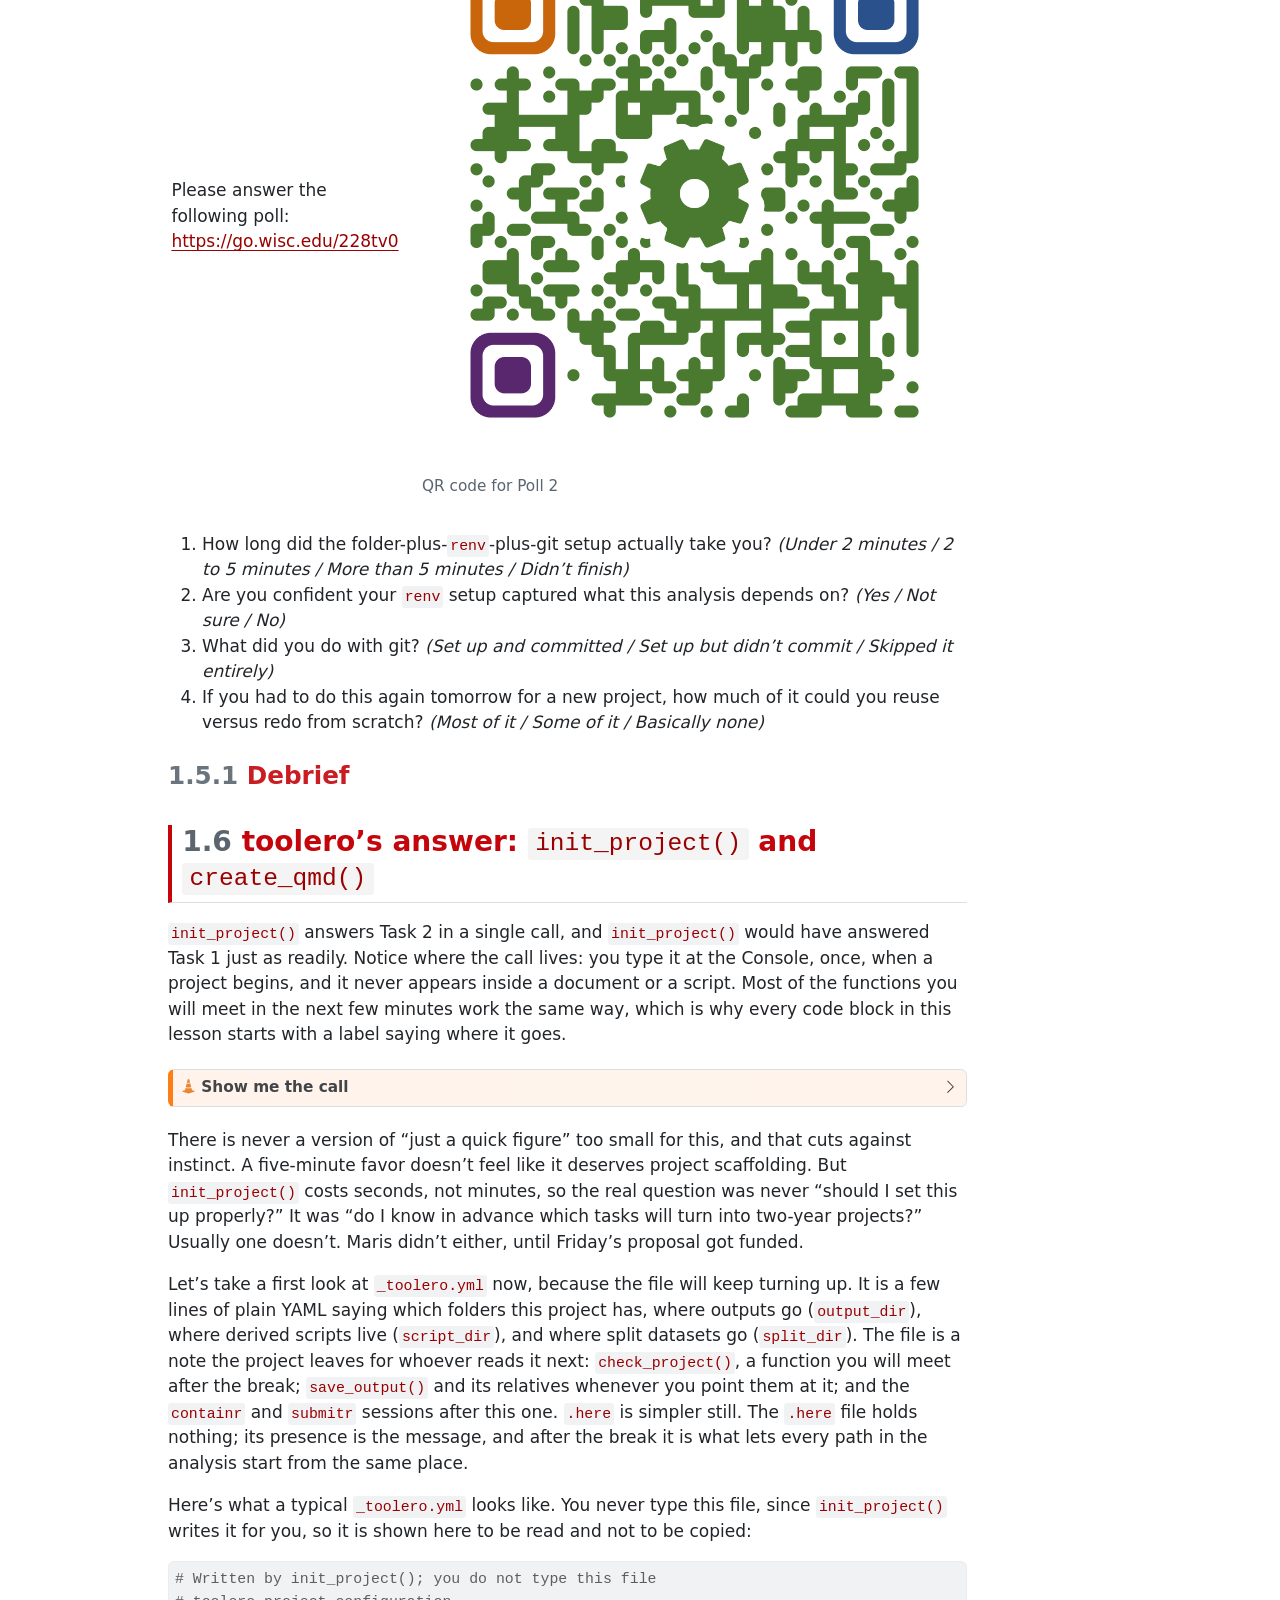
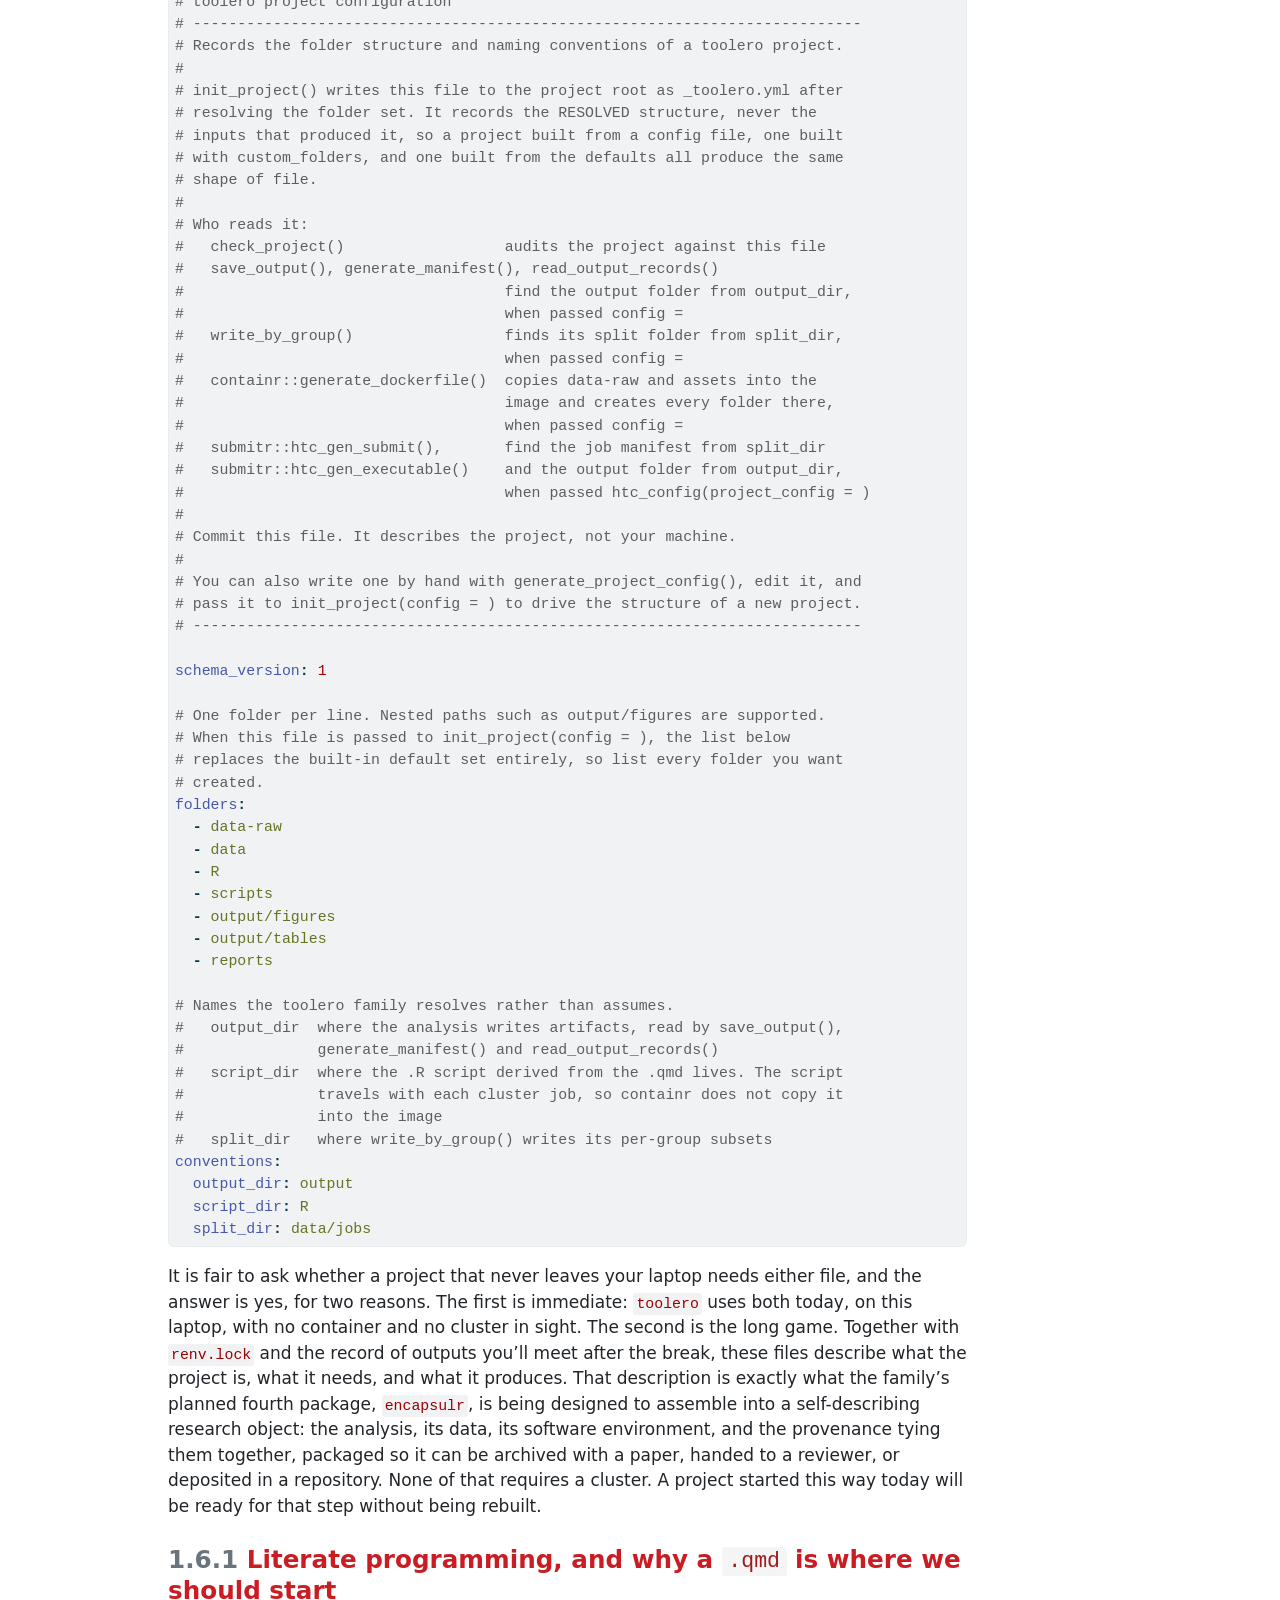
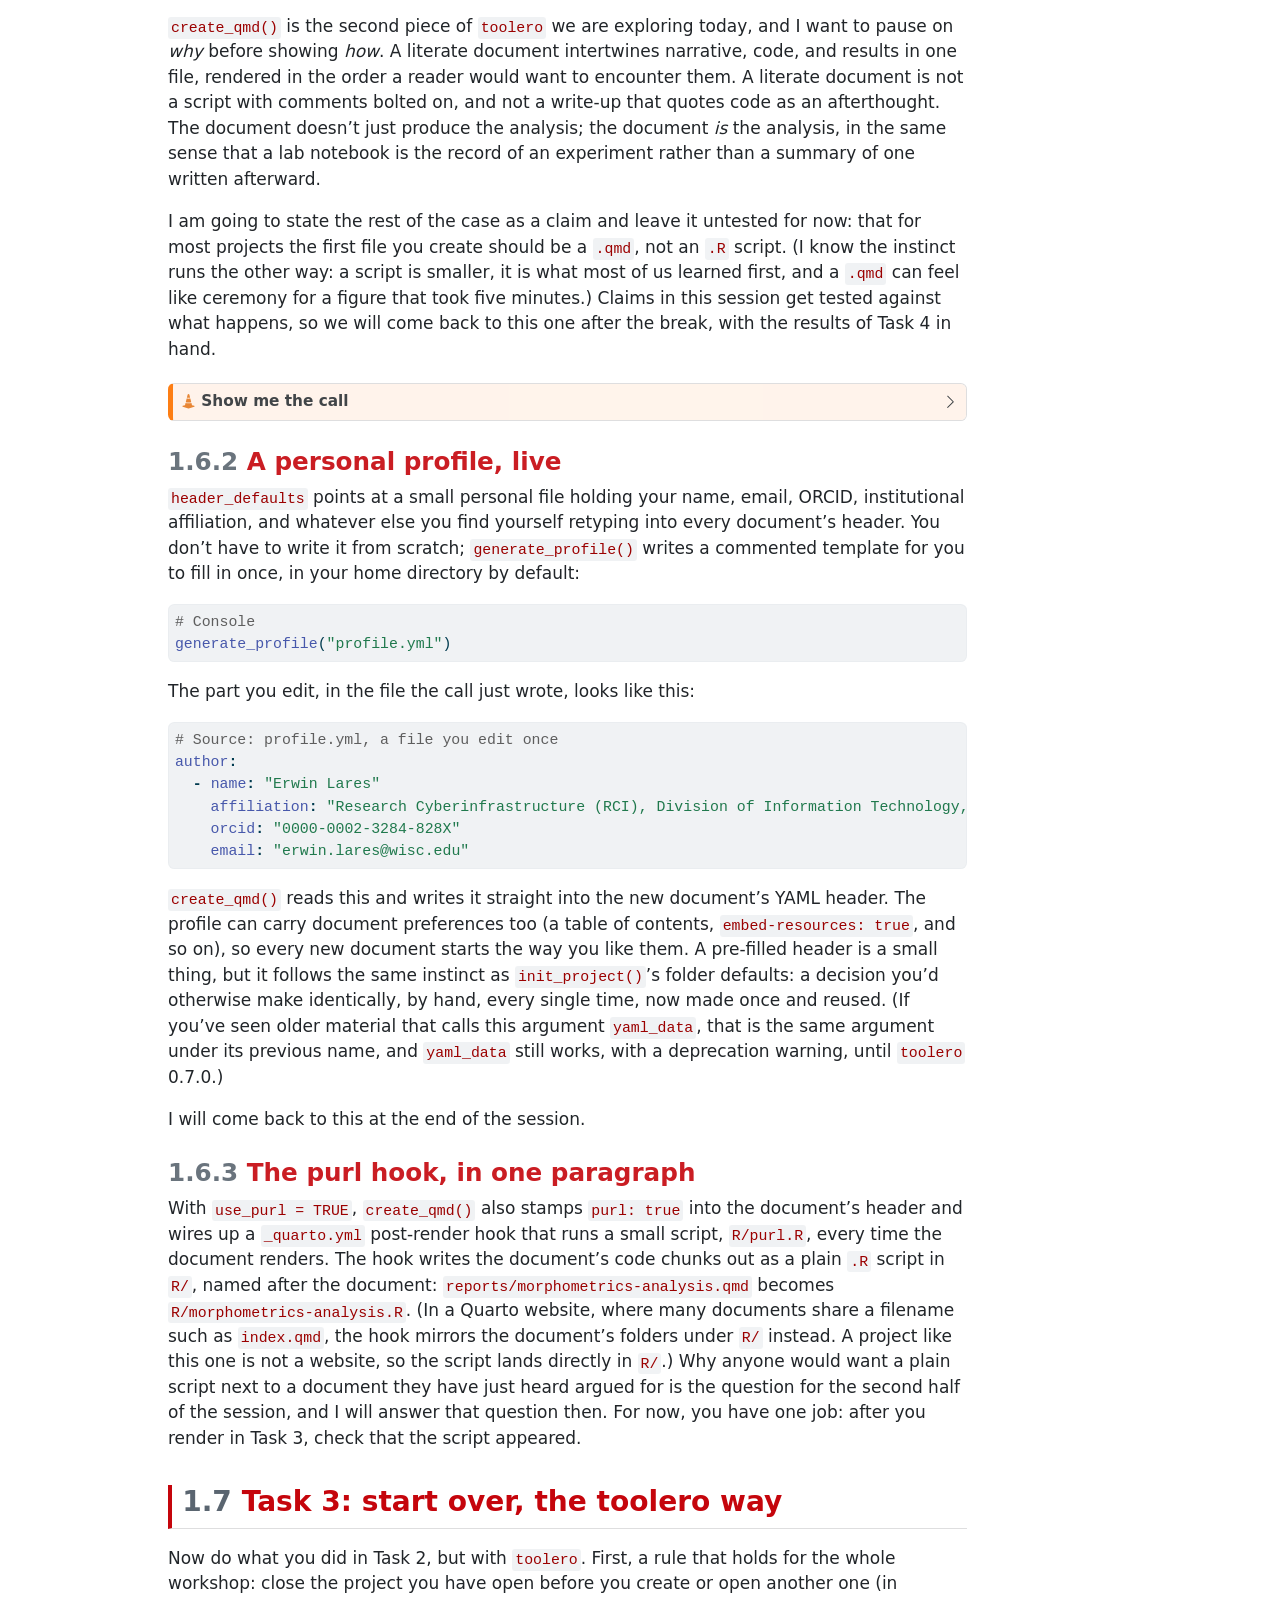
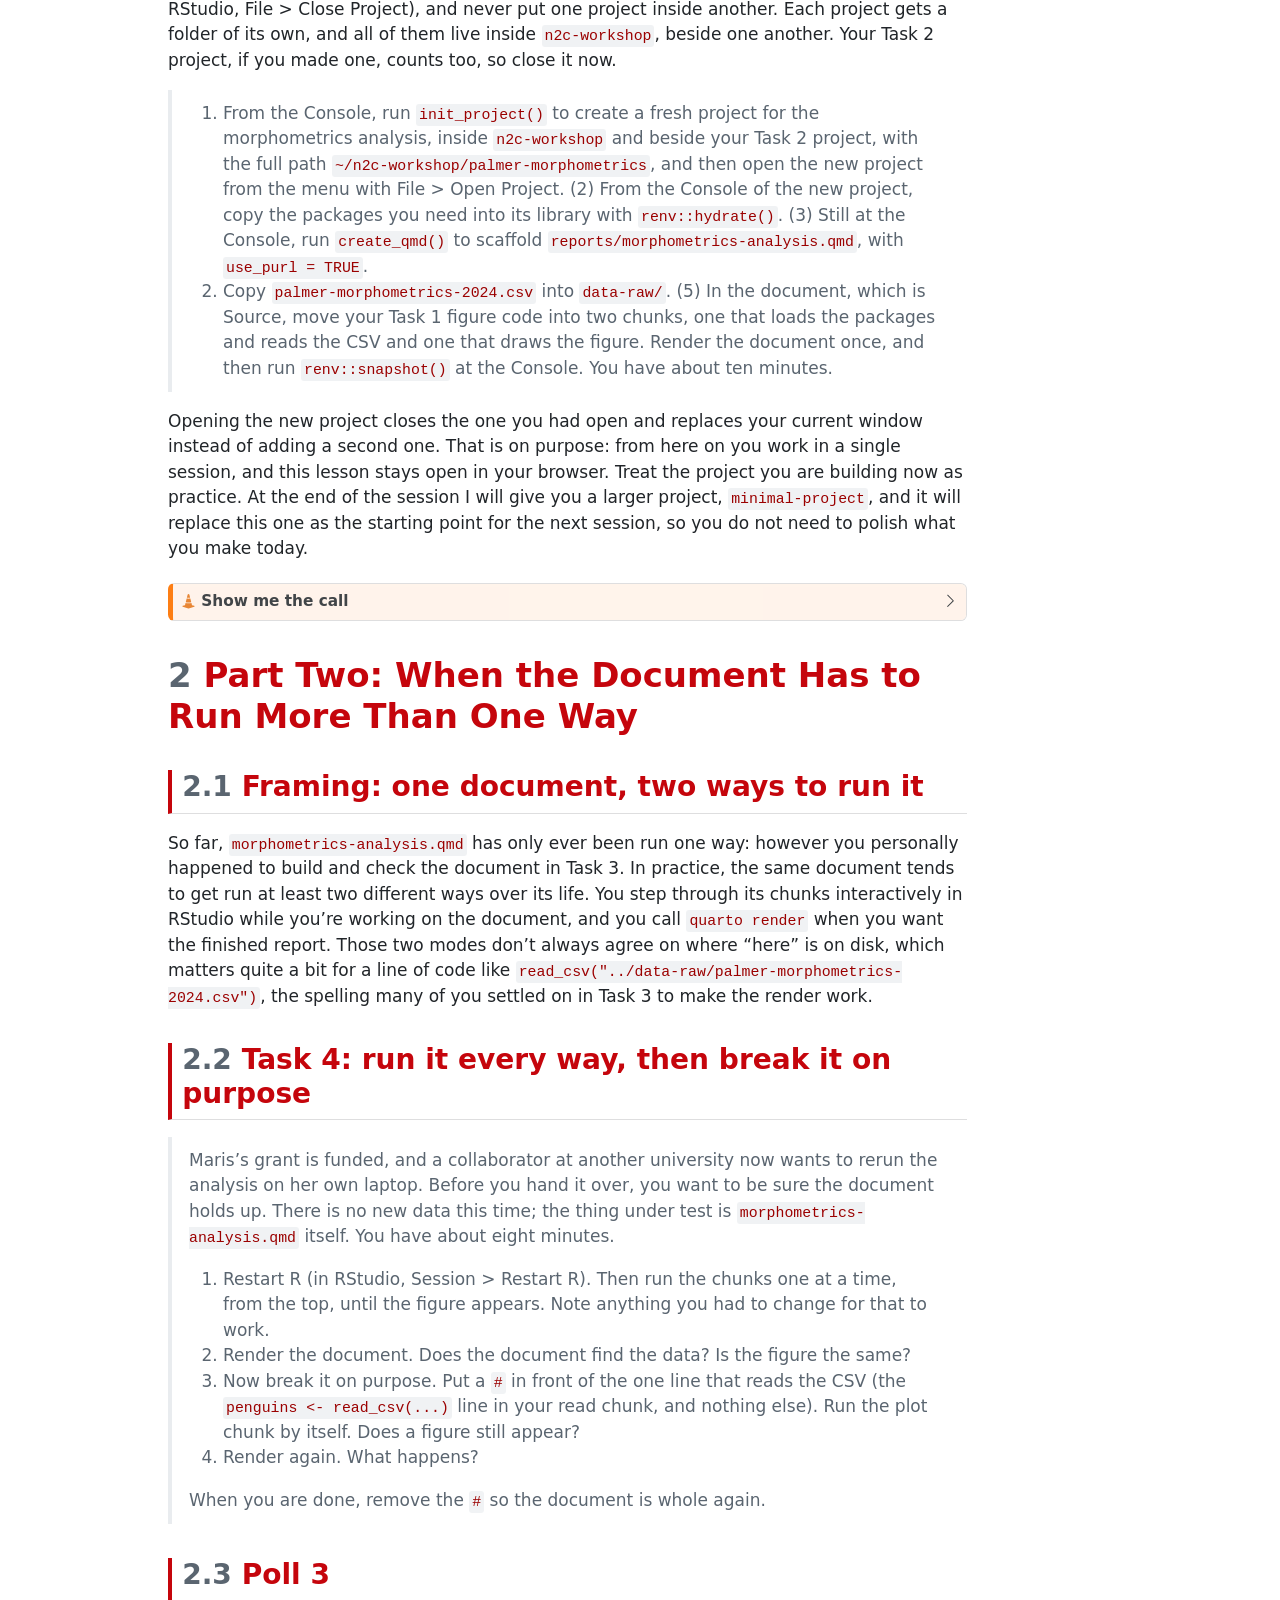
